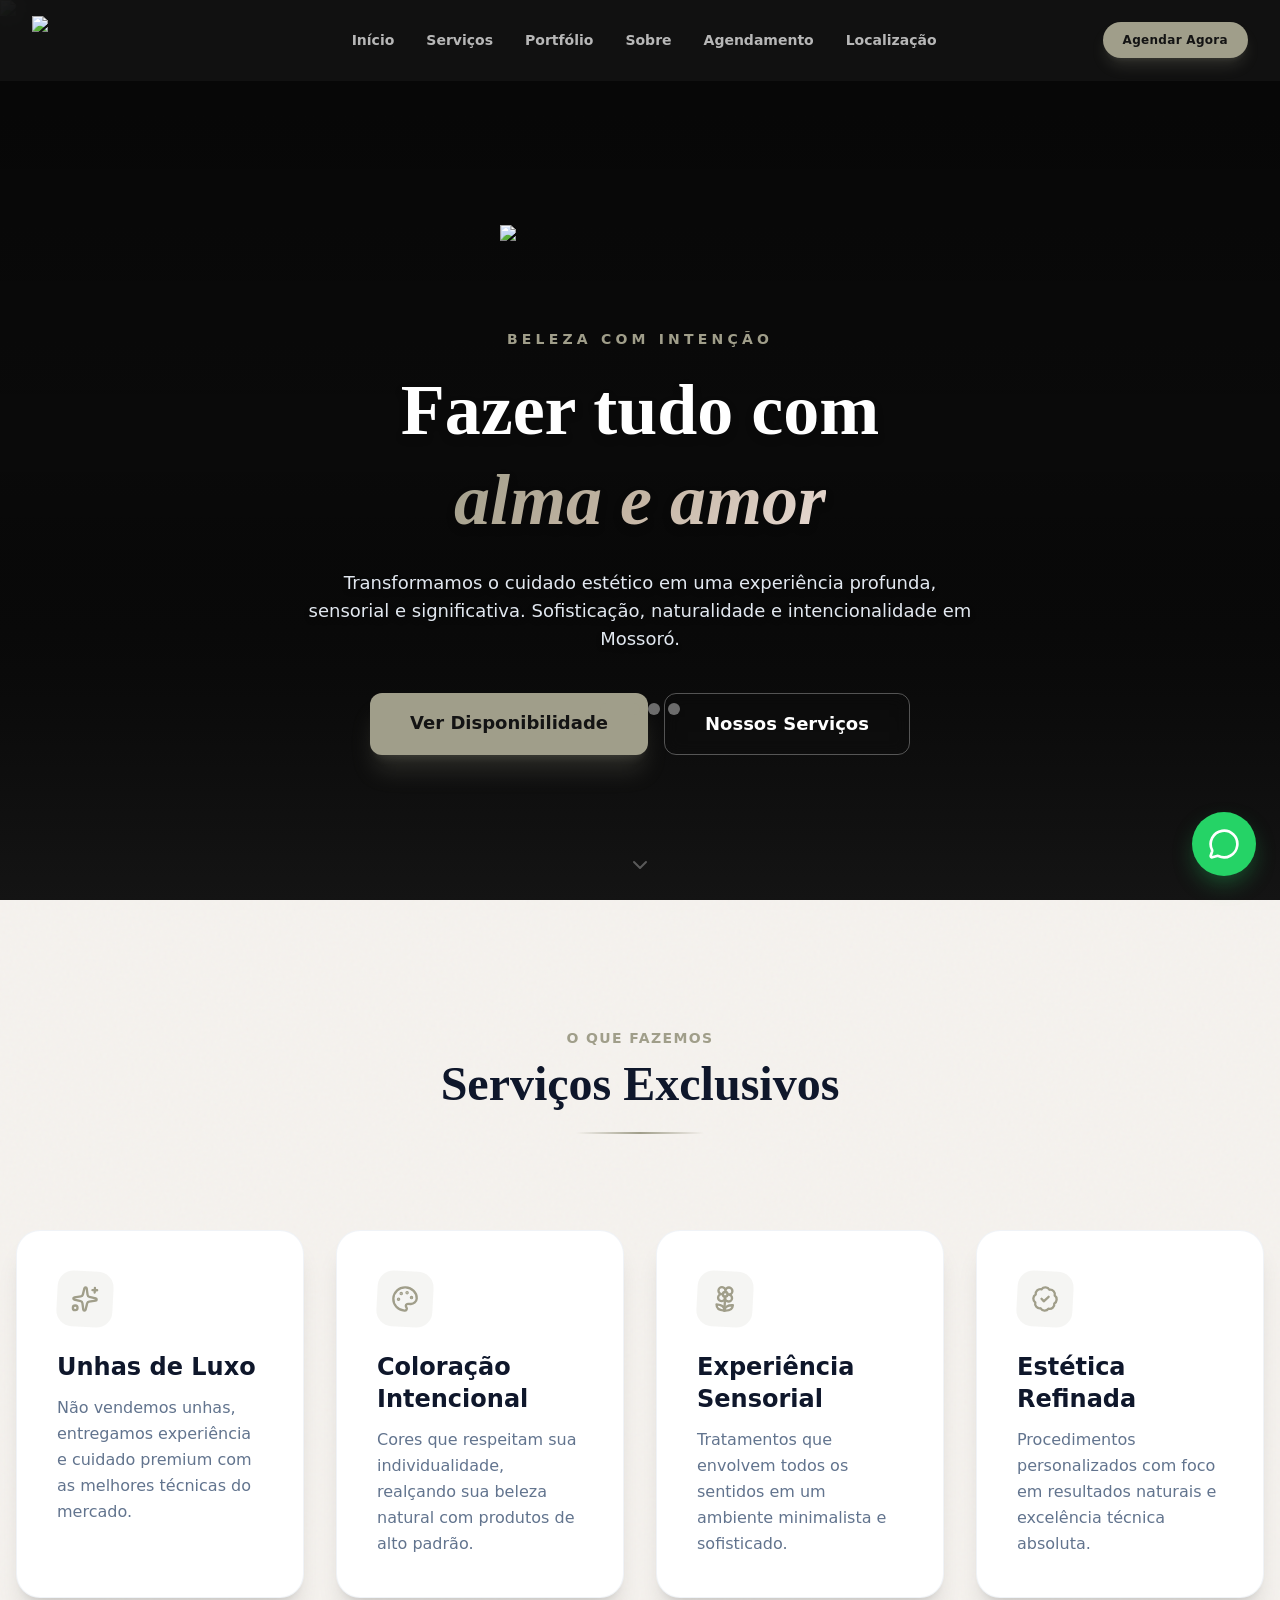
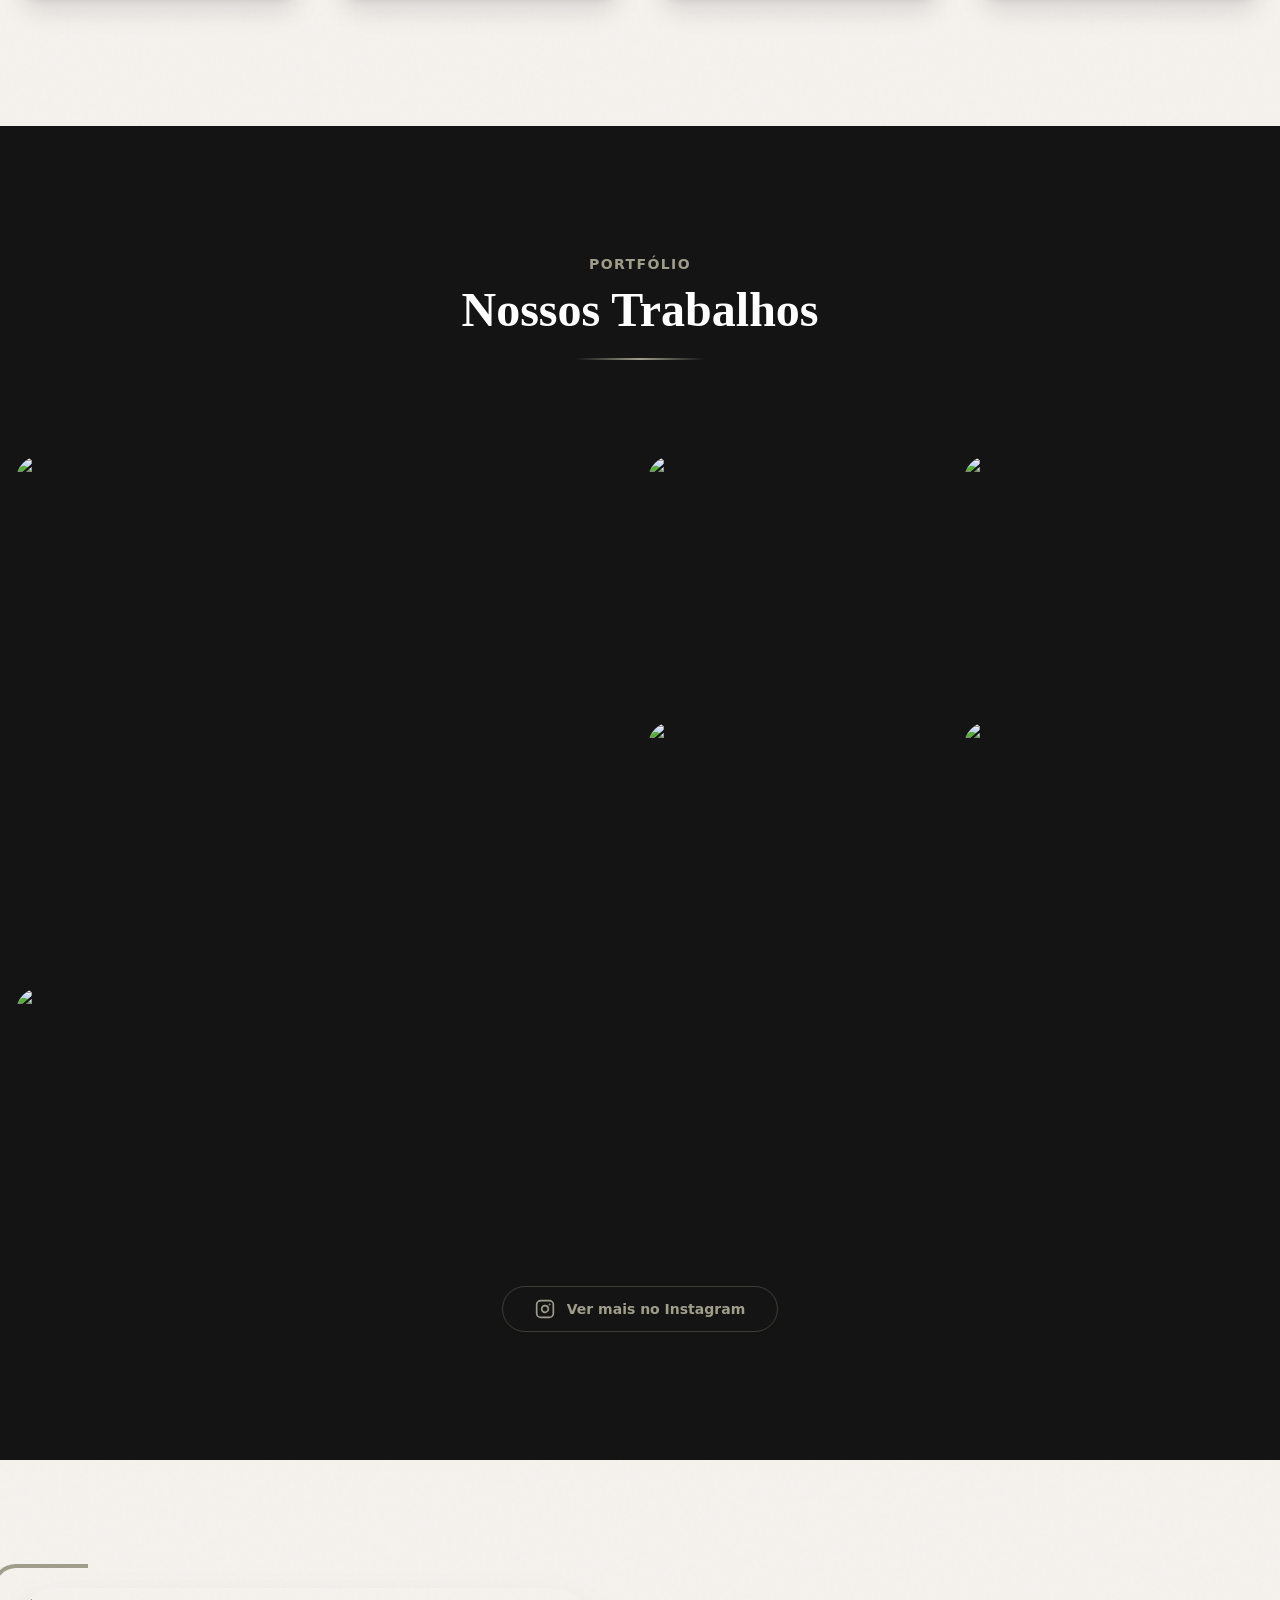
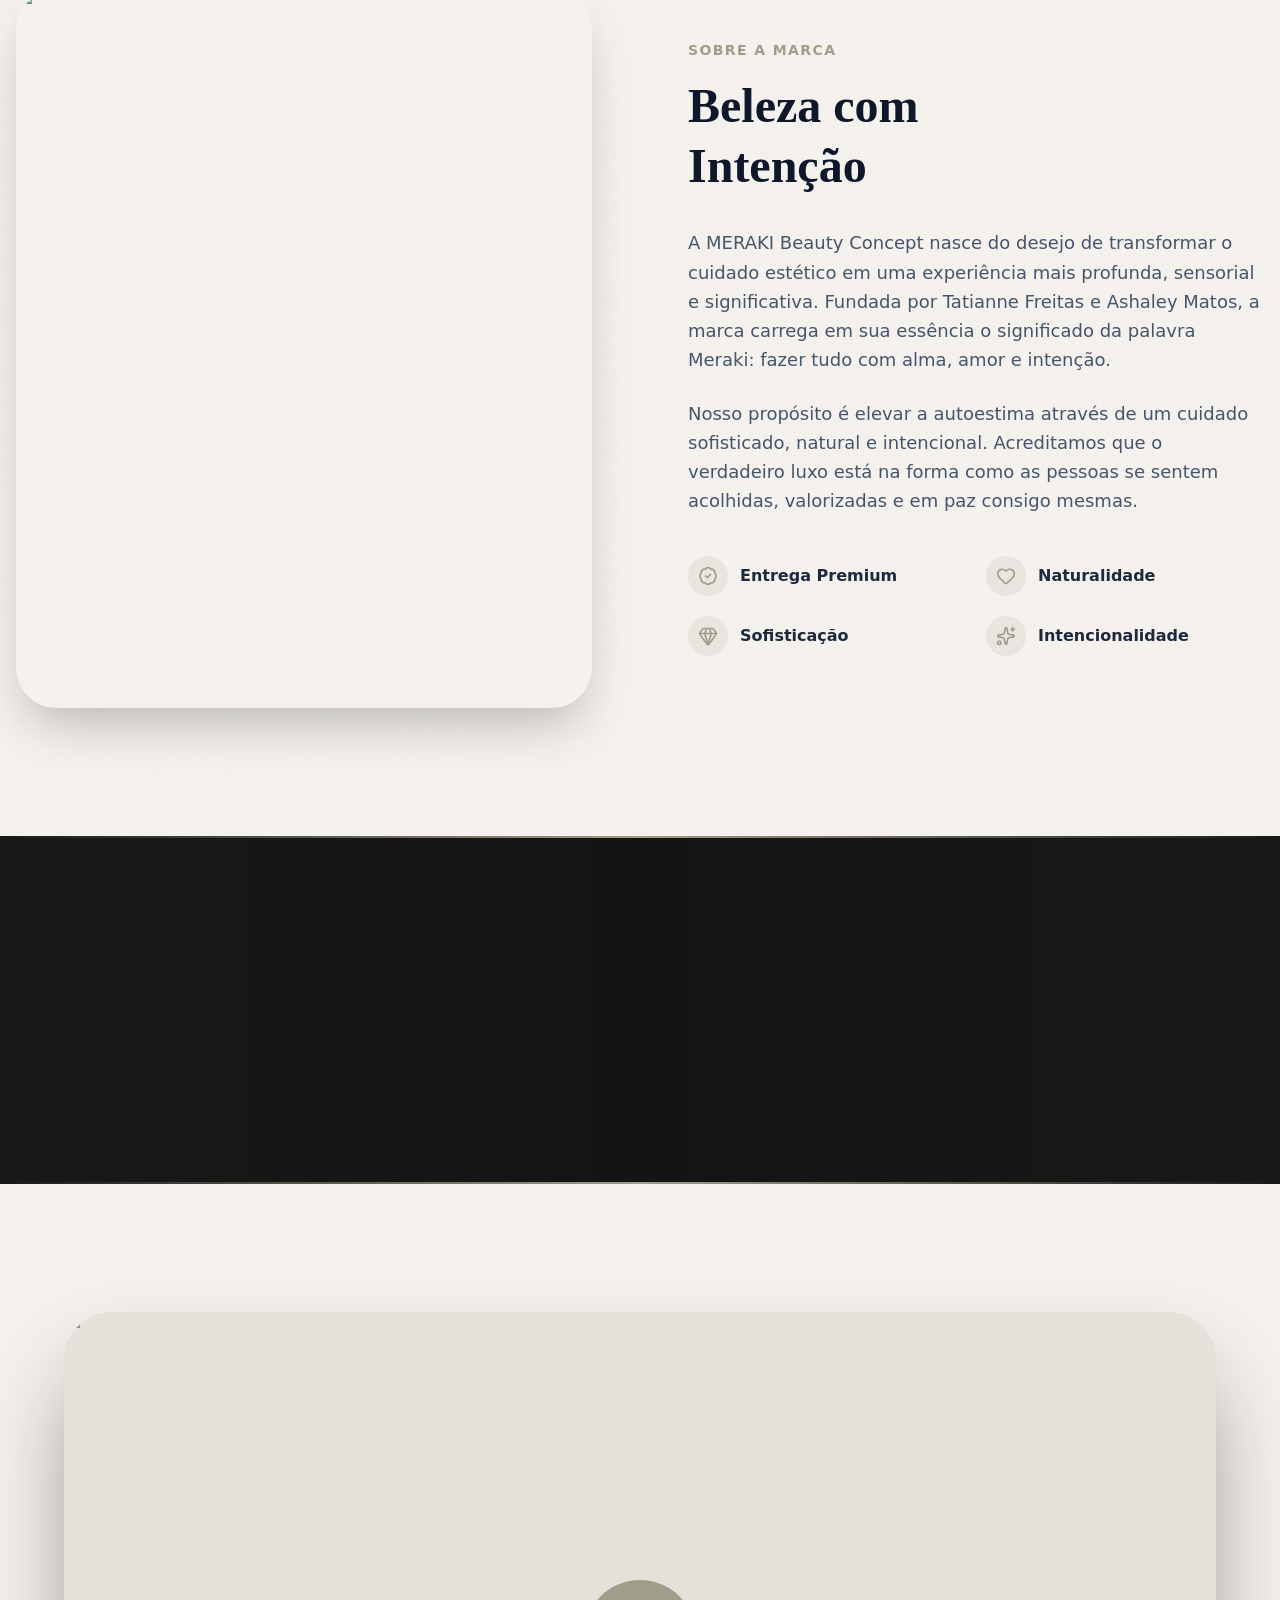
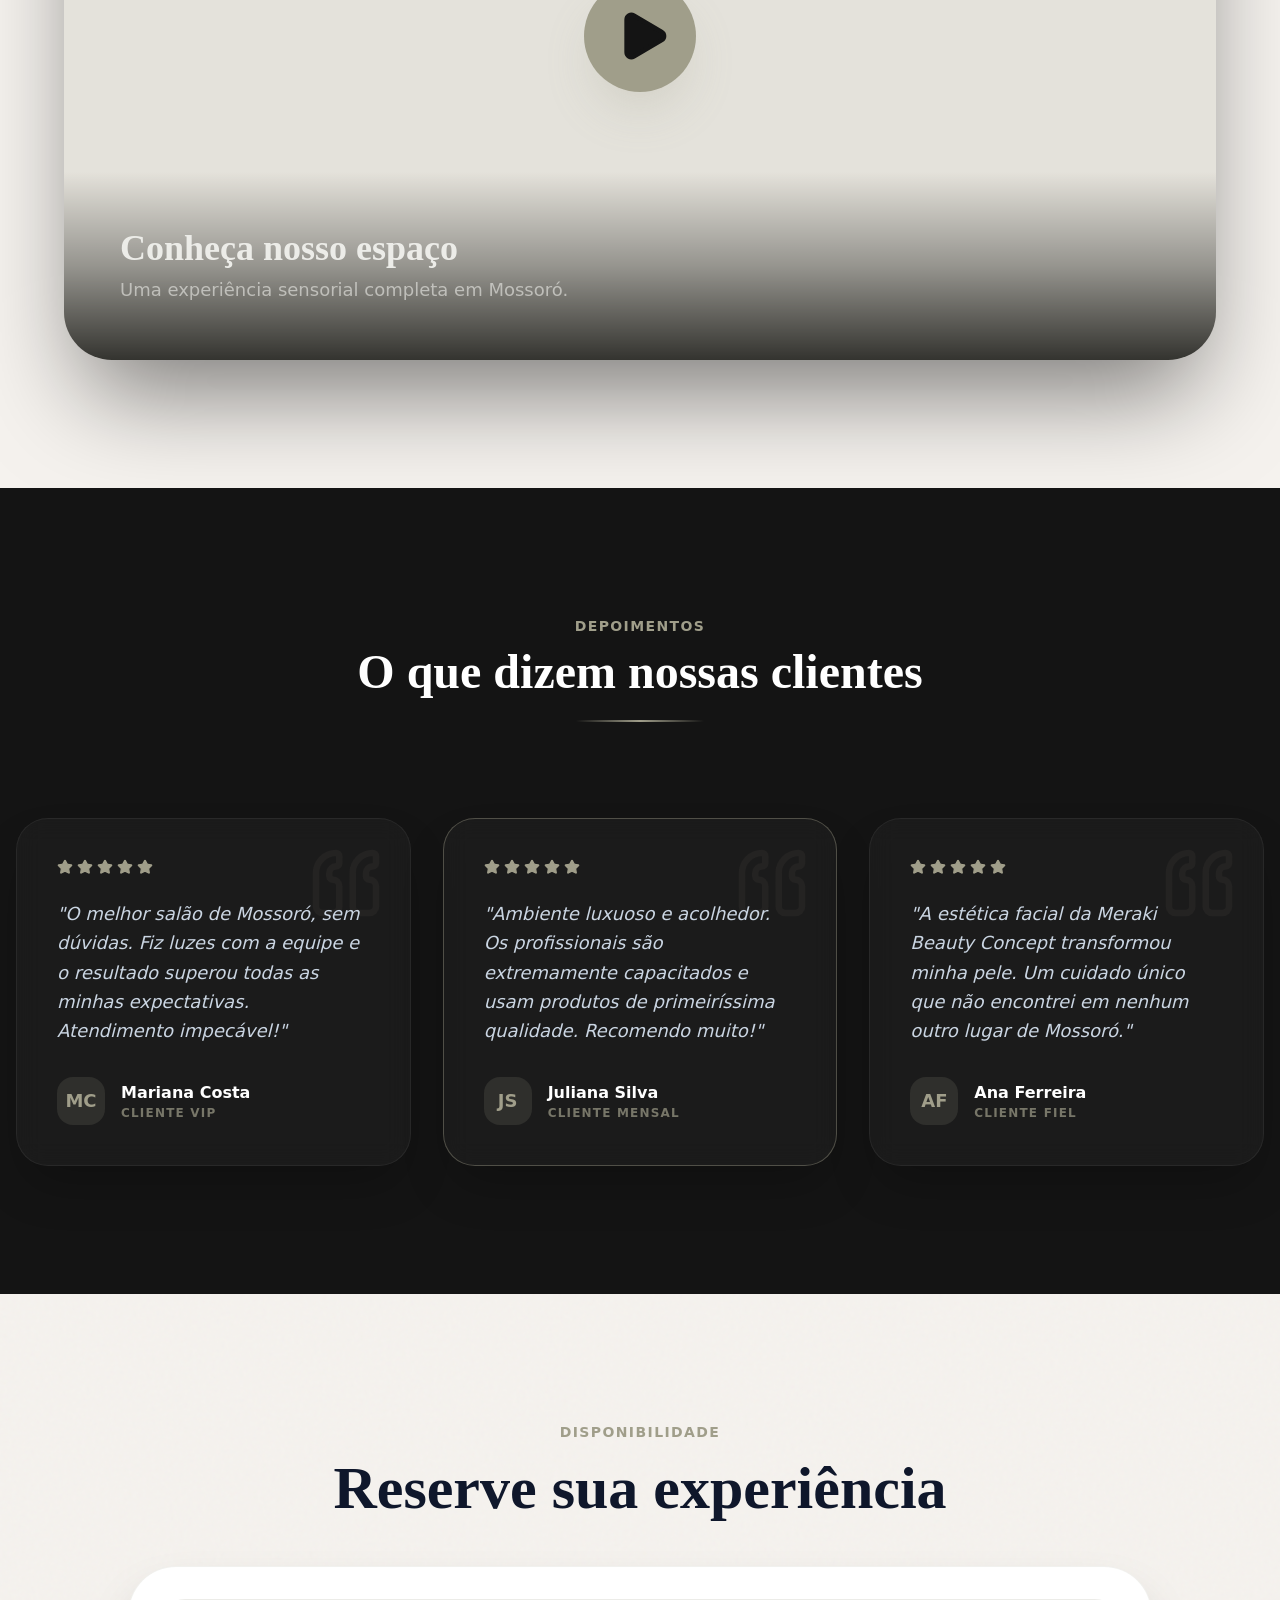
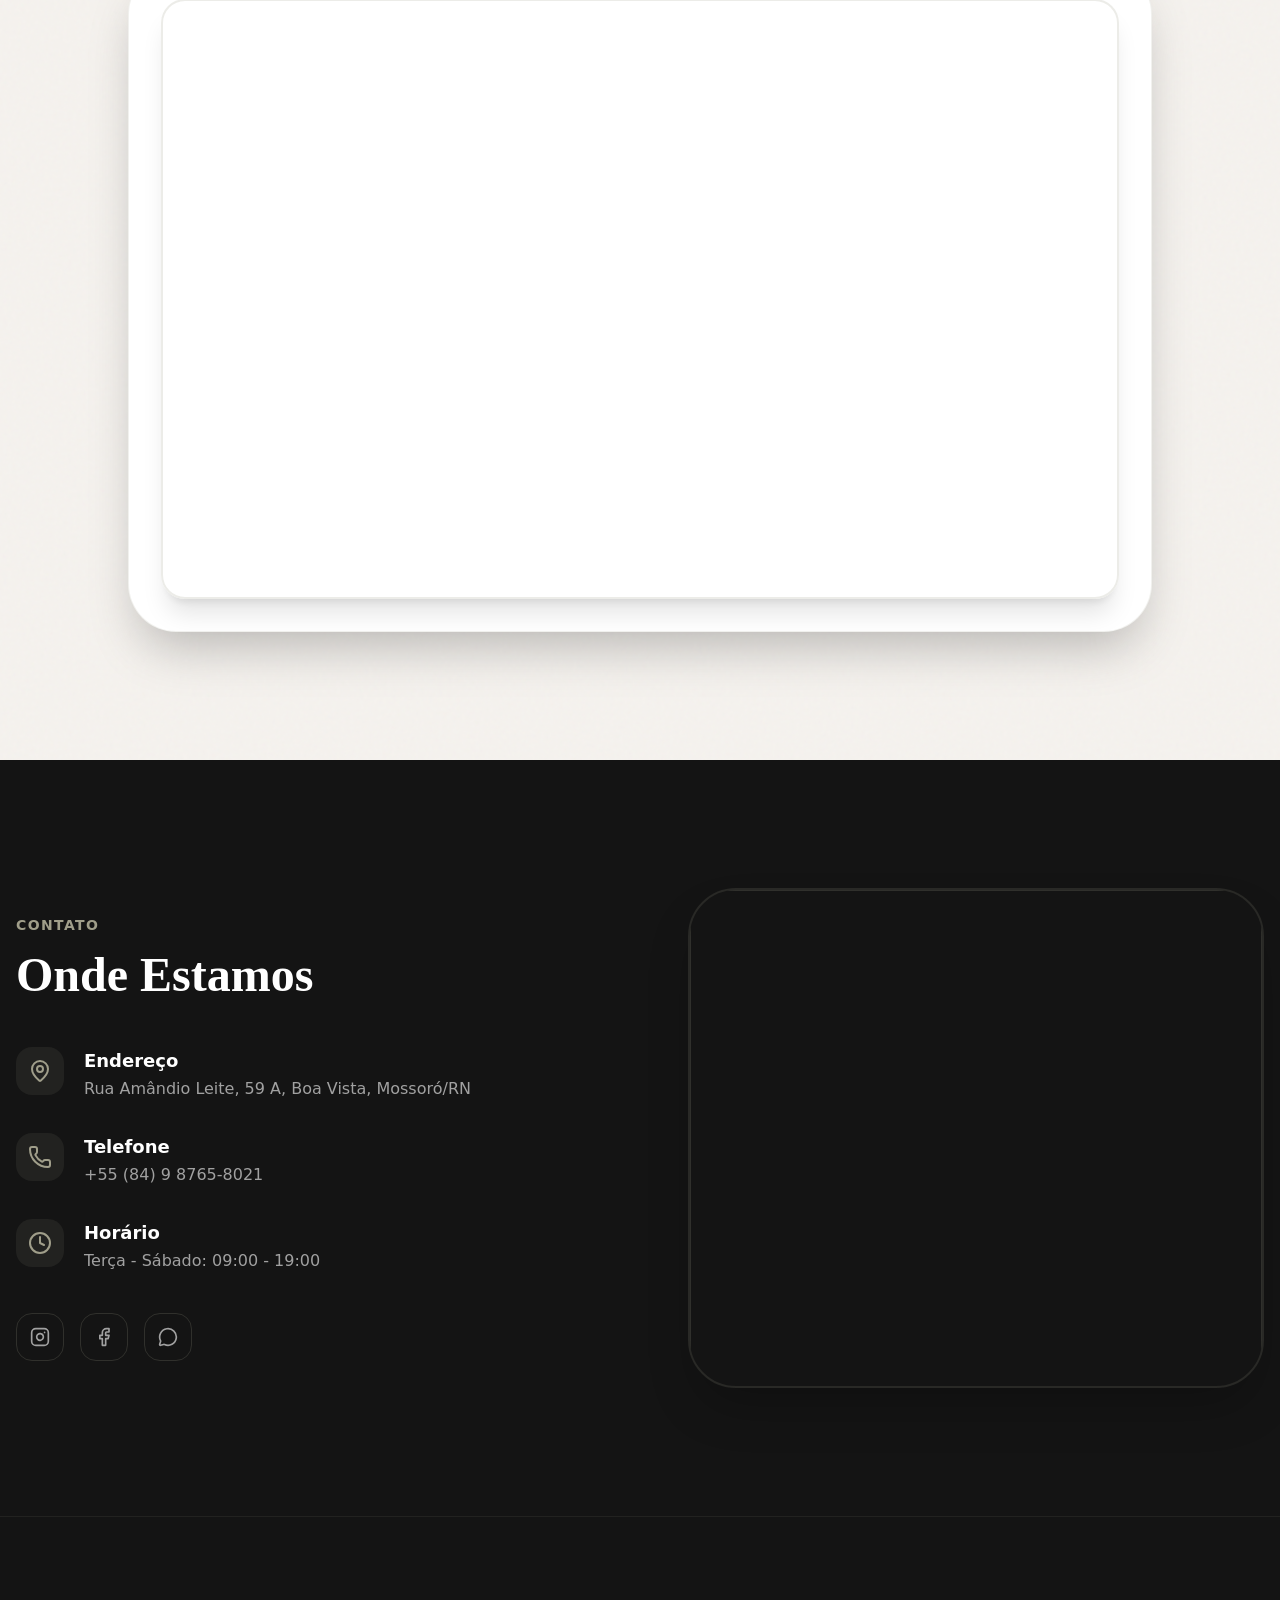
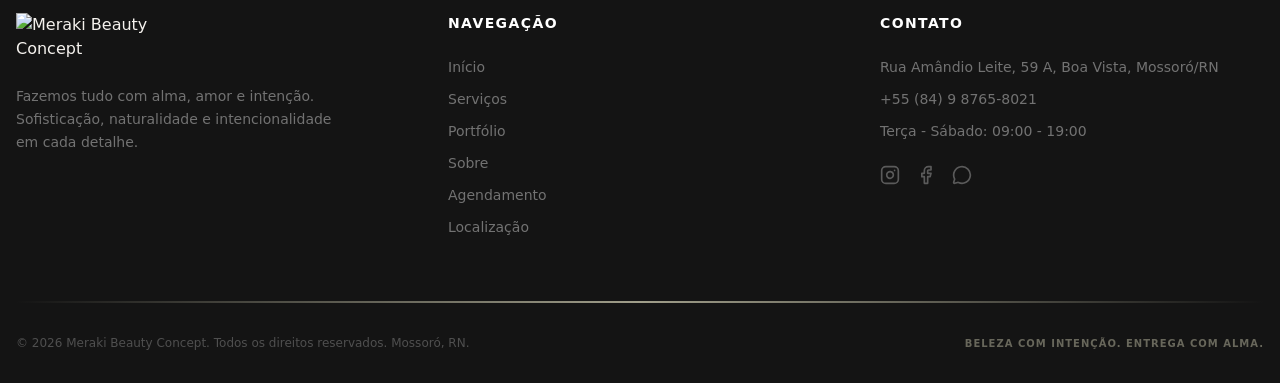
==== index.html @ 4c2e8ecf "no jekyll try" ====
<!DOCTYPE html><!--bVJ_3_T7FKBKwQ_XB8VHk--><html lang="pt-BR" class="dark scroll-smooth"><head><meta charSet="utf-8"/><meta name="viewport" content="width=device-width, initial-scale=1"/><link rel="preload" as="image" href="https://merakibeautyconcept.com.br/assets/logo-white.png"/><link rel="preload" as="image" href="https://images.unsplash.com/photo-1560066984-138dadb4c035?q=80&amp;w=1920&amp;auto=format&amp;fit=crop" referrerPolicy="no-referrer"/><link rel="stylesheet" href="/_next/static/css/ecb8bbc9cac89e2f.css" data-precedence="next"/><link rel="preload" as="script" fetchPriority="low" href="/_next/static/chunks/webpack-e89cffeeaa8c5bd0.js"/><script src="/_next/static/chunks/4bd1b696-21f374d1156f834a.js" async=""></script><script src="/_next/static/chunks/255-d2ac731a4af32857.js" async=""></script><script src="/_next/static/chunks/main-app-a35ea56368145967.js" async=""></script><script src="/_next/static/chunks/app/error-dea49e0301c56ff0.js" async=""></script><script src="/_next/static/chunks/app/not-found-4c83c46f884b4147.js" async=""></script><script src="/_next/static/chunks/914-a645a1ba36e8caa2.js" async=""></script><script src="/_next/static/chunks/app/page-ebdca526535ff834.js" async=""></script><title>Meraki Beauty Concept | Beleza com Intenção</title><meta name="description" content="Elevar a autoestima através de um cuidado sofisticado, natural e intencional. Salão de beleza premium em Mossoró, RN."/><meta name="author" content="Meraki Beauty Concept"/><meta name="keywords" content="salão de beleza,Mossoró,estética,unhas,coloração,beauty concept,Meraki"/><meta property="og:title" content="Meraki Beauty Concept | Beleza com Intenção"/><meta property="og:description" content="Transformamos o cuidado estético em uma experiência profunda, sensorial e significativa. Sofisticação, naturalidade e intencionalidade em Mossoró."/><meta property="og:site_name" content="Meraki Beauty Concept"/><meta property="og:locale" content="pt_BR"/><meta property="og:type" content="website"/><meta name="twitter:card" content="summary_large_image"/><meta name="twitter:title" content="Meraki Beauty Concept | Beleza com Intenção"/><meta name="twitter:description" content="Transformamos o cuidado estético em uma experiência profunda, sensorial e significativa."/><link rel="icon" href="/assets/logo.png"/><link rel="apple-touch-icon" href="/assets/logo.png"/><script type="application/ld+json">{"@context":"https://schema.org","@type":"BeautySalon","name":"Meraki Beauty Concept","description":"Elevar a autoestima através de um cuidado sofisticado, natural e intencional.","address":{"@type":"PostalAddress","streetAddress":"Rua Lopes Trovão","addressLocality":"Mossoró","addressRegion":"RN","postalCode":"59600-000","addressCountry":"BR"},"telephone":"+55-84-98765-8021","openingHours":"Tu-Sa 09:00-19:00","url":"https://merakibeautyconcept.com.br","sameAs":["https://www.instagram.com/meraki.beautyconcept","https://www.facebook.com/merakibeautyconcept"]}</script><script src="/_next/static/chunks/polyfills-42372ed130431b0a.js" noModule=""></script></head><body class="__variable_069ab3 __variable_f24683 font-sans antialiased bg-background-light dark:bg-background-dark text-slate-900 dark:text-slate-100 transition-colors duration-300"><div hidden=""><!--$--><!--/$--></div><div class="min-h-screen selection:bg-primary/30"><header class="fixed top-0 w-full z-50 transition-all duration-500 bg-background-dark/80 backdrop-blur-md border-b border-transparent"><div class="max-w-7xl mx-auto px-4 sm:px-6 lg:px-8"><div class="flex justify-between items-center h-20"><a href="#" class="flex items-center shrink-0"><img alt="Meraki Beauty Concept" width="160" height="50" decoding="async" data-nimg="1" class=" h-10 md:h-12 w-auto" style="color:transparent" src="https://merakibeautyconcept.com.br/assets/logo-white.png"/></a><nav class="hidden lg:flex items-center space-x-8"><a class="text-sm font-bold text-white/70 hover:text-primary transition-colors relative group py-2" href="#">Início<span class="absolute -bottom-0 left-0 w-0 h-0.5 bg-primary transition-all duration-300 group-hover:w-full"></span></a><a class="text-sm font-bold text-white/70 hover:text-primary transition-colors relative group py-2" href="#servicos">Serviços<span class="absolute -bottom-0 left-0 w-0 h-0.5 bg-primary transition-all duration-300 group-hover:w-full"></span></a><a class="text-sm font-bold text-white/70 hover:text-primary transition-colors relative group py-2" href="#portfolio">Portfólio<span class="absolute -bottom-0 left-0 w-0 h-0.5 bg-primary transition-all duration-300 group-hover:w-full"></span></a><a class="text-sm font-bold text-white/70 hover:text-primary transition-colors relative group py-2" href="#sobre">Sobre<span class="absolute -bottom-0 left-0 w-0 h-0.5 bg-primary transition-all duration-300 group-hover:w-full"></span></a><a class="text-sm font-bold text-white/70 hover:text-primary transition-colors relative group py-2" href="#agendamento">Agendamento<span class="absolute -bottom-0 left-0 w-0 h-0.5 bg-primary transition-all duration-300 group-hover:w-full"></span></a><a class="text-sm font-bold text-white/70 hover:text-primary transition-colors relative group py-2" href="#localizacao">Localização<span class="absolute -bottom-0 left-0 w-0 h-0.5 bg-primary transition-all duration-300 group-hover:w-full"></span></a></nav><div class="flex items-center gap-3"><a class="hidden sm:inline-flex bg-primary text-background-dark px-5 py-2.5 rounded-full font-black text-xs tracking-wide shadow-lg shadow-primary/20 hover:bg-warm-beige transition-colors" href="#agendamento" tabindex="0">Agendar Agora</a><button class="lg:hidden relative w-10 h-10 flex items-center justify-center rounded-xl hover:bg-white/10 transition-colors" aria-label="Abrir menu"><span class="hamburger-line absolute w-6 h-0.5 bg-white rounded-full -translate-y-2"></span><span class="hamburger-line absolute w-6 h-0.5 bg-white rounded-full opacity-100"></span><span class="hamburger-line absolute w-6 h-0.5 bg-white rounded-full translate-y-2"></span></button></div></div></div></header><section class="relative h-screen flex items-center justify-center overflow-hidden"><div class="absolute inset-0 z-0"><div class="absolute inset-0 bg-gradient-to-b from-black/70 via-black/50 to-background-dark z-10"></div><div class="absolute inset-0" style="opacity:0;transform:scale(1.1)"><img alt="Hero Background" referrerPolicy="no-referrer" decoding="async" data-nimg="fill" class="object-cover" style="position:absolute;height:100%;width:100%;left:0;top:0;right:0;bottom:0;color:transparent" src="https://images.unsplash.com/photo-1560066984-138dadb4c035?q=80&amp;w=1920&amp;auto=format&amp;fit=crop"/></div></div><div class="relative z-20 text-center px-4 max-w-4xl mt-20"><div class="mb-6" style="opacity:0;transform:scale(0.8)"><img alt="Meraki Beauty Concept" loading="lazy" width="280" height="80" decoding="async" data-nimg="1" class=" mx-auto h-16 md:h-20 w-auto" style="color:transparent" src="https://merakibeautyconcept.com.br/assets/logo-white.png"/></div><span class="text-primary font-bold tracking-[0.3em] uppercase mb-4 block text-xs md:text-sm" style="opacity:0;transform:translateY(20px)">Beleza com Intenção</span><h1 class="text-3xl md:text-5xl lg:text-7xl font-black text-white mb-6 leading-tight drop-shadow-lg font-display" style="opacity:0;transform:translateY(30px)">Fazer tudo com<br/><span class="text-gradient italic">alma e amor</span></h1><p class="text-base md:text-lg text-slate-200 mb-10 max-w-2xl mx-auto drop-shadow-md" style="opacity:0;transform:translateY(30px)">Transformamos o cuidado estético em uma experiência profunda, sensorial e significativa. Sofisticação, naturalidade e intencionalidade em Mossoró.</p><div class="flex flex-col sm:flex-row gap-4 justify-center" style="opacity:0;transform:translateY(30px)"><a class="bg-primary text-background-dark px-8 py-3 md:px-10 md:py-4 rounded-xl font-bold text-base md:text-lg hover:bg-warm-beige transition-all shadow-xl shadow-primary/20" href="#agendamento">Ver Disponibilidade</a><a class="border border-white/30 backdrop-blur-sm text-white px-8 py-3 md:px-10 md:py-4 rounded-xl font-bold text-base md:text-lg hover:bg-white/10 transition-all" href="#servicos">Nossos Serviços</a></div><div class="absolute bottom-10 left-0 right-0 flex justify-center gap-2"><button class="w-3 h-3 rounded-full transition-all duration-500 bg-primary w-10" aria-label="Ir para imagem 1"></button><button class="w-3 h-3 rounded-full transition-all duration-500 bg-white/40 hover:bg-white/70" aria-label="Ir para imagem 2"></button><button class="w-3 h-3 rounded-full transition-all duration-500 bg-white/40 hover:bg-white/70" aria-label="Ir para imagem 3"></button></div></div><div class="absolute bottom-6 left-1/2 -translate-x-1/2 z-20"><svg xmlns="http://www.w3.org/2000/svg" width="24" height="24" viewBox="0 0 24 24" fill="none" stroke="currentColor" stroke-width="2" stroke-linecap="round" stroke-linejoin="round" class="lucide lucide-chevron-down w-6 h-6 text-white/30" aria-hidden="true"><path d="m6 9 6 6 6-6"></path></svg></div></section><section class="py-20 md:py-32 px-4 bg-background-light dark:bg-background-dark overflow-hidden relative grain-overlay" id="servicos"><div class="max-w-7xl mx-auto relative z-10"><div class="text-center mb-16 md:mb-24" style="opacity:0;transform:translateY(30px)"><h2 class="text-primary font-bold tracking-widest uppercase text-xs md:text-sm mb-3">O que fazemos</h2><h3 class="text-4xl md:text-5xl font-black mb-6 text-slate-900 dark:text-white font-display">Serviços Exclusivos</h3><div class="separator-line w-32 mx-auto"></div></div><div class="grid grid-cols-1 md:grid-cols-2 lg:grid-cols-4 gap-6 md:gap-8" style="opacity:0"><div class="bg-white dark:bg-white/[0.03] backdrop-blur-md border border-slate-200/50 dark:border-white/[0.06] shadow-xl hover:shadow-2xl p-8 md:p-10 rounded-3xl group hover:border-primary/40 transition-all duration-500" style="opacity:0;transform:translateY(30px) scale(0.95)"><div class="w-14 h-14 bg-primary/10 rounded-2xl flex items-center justify-center mb-6 group-hover:bg-primary transition-all duration-500 rotate-3 group-hover:rotate-0"><svg xmlns="http://www.w3.org/2000/svg" width="24" height="24" viewBox="0 0 24 24" fill="none" stroke="currentColor" stroke-width="2" stroke-linecap="round" stroke-linejoin="round" class="lucide lucide-sparkles text-primary group-hover:text-background-dark w-7 h-7 transition-colors" aria-hidden="true"><path d="M11.017 2.814a1 1 0 0 1 1.966 0l1.051 5.558a2 2 0 0 0 1.594 1.594l5.558 1.051a1 1 0 0 1 0 1.966l-5.558 1.051a2 2 0 0 0-1.594 1.594l-1.051 5.558a1 1 0 0 1-1.966 0l-1.051-5.558a2 2 0 0 0-1.594-1.594l-5.558-1.051a1 1 0 0 1 0-1.966l5.558-1.051a2 2 0 0 0 1.594-1.594z"></path><path d="M20 2v4"></path><path d="M22 4h-4"></path><circle cx="4" cy="20" r="2"></circle></svg></div><h4 class="text-xl md:text-2xl font-black mb-3 text-slate-900 dark:text-white">Unhas de Luxo</h4><p class="text-slate-500 dark:text-slate-400 text-sm md:text-base leading-relaxed">Não vendemos unhas, entregamos experiência e cuidado premium com as melhores técnicas do mercado.</p></div><div class="bg-white dark:bg-white/[0.03] backdrop-blur-md border border-slate-200/50 dark:border-white/[0.06] shadow-xl hover:shadow-2xl p-8 md:p-10 rounded-3xl group hover:border-primary/40 transition-all duration-500" style="opacity:0;transform:translateY(30px) scale(0.95)"><div class="w-14 h-14 bg-primary/10 rounded-2xl flex items-center justify-center mb-6 group-hover:bg-primary transition-all duration-500 rotate-3 group-hover:rotate-0"><svg xmlns="http://www.w3.org/2000/svg" width="24" height="24" viewBox="0 0 24 24" fill="none" stroke="currentColor" stroke-width="2" stroke-linecap="round" stroke-linejoin="round" class="lucide lucide-palette text-primary group-hover:text-background-dark w-7 h-7 transition-colors" aria-hidden="true"><path d="M12 22a1 1 0 0 1 0-20 10 9 0 0 1 10 9 5 5 0 0 1-5 5h-2.25a1.75 1.75 0 0 0-1.4 2.8l.3.4a1.75 1.75 0 0 1-1.4 2.8z"></path><circle cx="13.5" cy="6.5" r=".5" fill="currentColor"></circle><circle cx="17.5" cy="10.5" r=".5" fill="currentColor"></circle><circle cx="6.5" cy="12.5" r=".5" fill="currentColor"></circle><circle cx="8.5" cy="7.5" r=".5" fill="currentColor"></circle></svg></div><h4 class="text-xl md:text-2xl font-black mb-3 text-slate-900 dark:text-white">Coloração Intencional</h4><p class="text-slate-500 dark:text-slate-400 text-sm md:text-base leading-relaxed">Cores que respeitam sua individualidade, realçando sua beleza natural com produtos de alto padrão.</p></div><div class="bg-white dark:bg-white/[0.03] backdrop-blur-md border border-slate-200/50 dark:border-white/[0.06] shadow-xl hover:shadow-2xl p-8 md:p-10 rounded-3xl group hover:border-primary/40 transition-all duration-500" style="opacity:0;transform:translateY(30px) scale(0.95)"><div class="w-14 h-14 bg-primary/10 rounded-2xl flex items-center justify-center mb-6 group-hover:bg-primary transition-all duration-500 rotate-3 group-hover:rotate-0"><svg xmlns="http://www.w3.org/2000/svg" width="24" height="24" viewBox="0 0 24 24" fill="none" stroke="currentColor" stroke-width="2" stroke-linecap="round" stroke-linejoin="round" class="lucide lucide-flower2 lucide-flower-2 text-primary group-hover:text-background-dark w-7 h-7 transition-colors" aria-hidden="true"><path d="M12 5a3 3 0 1 1 3 3m-3-3a3 3 0 1 0-3 3m3-3v1M9 8a3 3 0 1 0 3 3M9 8h1m5 0a3 3 0 1 1-3 3m3-3h-1m-2 3v-1"></path><circle cx="12" cy="8" r="2"></circle><path d="M12 10v12"></path><path d="M12 22c4.2 0 7-1.667 7-5-4.2 0-7 1.667-7 5Z"></path><path d="M12 22c-4.2 0-7-1.667-7-5 4.2 0 7 1.667 7 5Z"></path></svg></div><h4 class="text-xl md:text-2xl font-black mb-3 text-slate-900 dark:text-white">Experiência Sensorial</h4><p class="text-slate-500 dark:text-slate-400 text-sm md:text-base leading-relaxed">Tratamentos que envolvem todos os sentidos em um ambiente minimalista e sofisticado.</p></div><div class="bg-white dark:bg-white/[0.03] backdrop-blur-md border border-slate-200/50 dark:border-white/[0.06] shadow-xl hover:shadow-2xl p-8 md:p-10 rounded-3xl group hover:border-primary/40 transition-all duration-500" style="opacity:0;transform:translateY(30px) scale(0.95)"><div class="w-14 h-14 bg-primary/10 rounded-2xl flex items-center justify-center mb-6 group-hover:bg-primary transition-all duration-500 rotate-3 group-hover:rotate-0"><svg xmlns="http://www.w3.org/2000/svg" width="24" height="24" viewBox="0 0 24 24" fill="none" stroke="currentColor" stroke-width="2" stroke-linecap="round" stroke-linejoin="round" class="lucide lucide-badge-check text-primary group-hover:text-background-dark w-7 h-7 transition-colors" aria-hidden="true"><path d="M3.85 8.62a4 4 0 0 1 4.78-4.77 4 4 0 0 1 6.74 0 4 4 0 0 1 4.78 4.78 4 4 0 0 1 0 6.74 4 4 0 0 1-4.77 4.78 4 4 0 0 1-6.75 0 4 4 0 0 1-4.78-4.77 4 4 0 0 1 0-6.76Z"></path><path d="m9 12 2 2 4-4"></path></svg></div><h4 class="text-xl md:text-2xl font-black mb-3 text-slate-900 dark:text-white">Estética Refinada</h4><p class="text-slate-500 dark:text-slate-400 text-sm md:text-base leading-relaxed">Procedimentos personalizados com foco em resultados naturais e excelência técnica absoluta.</p></div></div></div></section><section class="py-20 md:py-32 bg-background-dark px-4 overflow-hidden" id="portfolio"><div class="max-w-7xl mx-auto"><div class="text-center mb-16 md:mb-24" style="opacity:0;transform:translateY(30px)"><h2 class="text-primary font-bold tracking-widest uppercase text-xs md:text-sm mb-3">Portfólio</h2><h3 class="text-4xl md:text-5xl font-black mb-6 text-white font-display">Nossos Trabalhos</h3><div class="separator-line w-32 mx-auto"></div></div><div class="grid grid-cols-2 md:grid-cols-4 gap-3 md:gap-4 auto-rows-[200px] md:auto-rows-[250px]" style="opacity:0"><div class="relative rounded-2xl md:rounded-3xl overflow-hidden group cursor-pointer md:col-span-2 md:row-span-2" style="opacity:0;transform:scale(0.9)"><img alt="Nail Art Premium" referrerPolicy="no-referrer" loading="lazy" decoding="async" data-nimg="fill" class="object-cover transition-transform duration-700 group-hover:scale-110" style="position:absolute;height:100%;width:100%;left:0;top:0;right:0;bottom:0;color:transparent" src="https://images.unsplash.com/photo-1604654894610-df63bc536371?q=80&amp;w=800&amp;auto=format&amp;fit=crop"/><div class="absolute inset-0 bg-gradient-to-t from-black/80 via-black/20 to-transparent opacity-0 group-hover:opacity-100 transition-opacity duration-500 flex items-end p-5 md:p-6"><span class="text-white font-bold text-sm md:text-lg">Nail Art Premium</span></div></div><div class="relative rounded-2xl md:rounded-3xl overflow-hidden group cursor-pointer " style="opacity:0;transform:scale(0.9)"><img alt="Coloração" referrerPolicy="no-referrer" loading="lazy" decoding="async" data-nimg="fill" class="object-cover transition-transform duration-700 group-hover:scale-110" style="position:absolute;height:100%;width:100%;left:0;top:0;right:0;bottom:0;color:transparent" src="https://images.unsplash.com/photo-1562322140-8baeececf08b?q=80&amp;w=600&amp;auto=format&amp;fit=crop"/><div class="absolute inset-0 bg-gradient-to-t from-black/80 via-black/20 to-transparent opacity-0 group-hover:opacity-100 transition-opacity duration-500 flex items-end p-5 md:p-6"><span class="text-white font-bold text-sm md:text-lg">Coloração</span></div></div><div class="relative rounded-2xl md:rounded-3xl overflow-hidden group cursor-pointer " style="opacity:0;transform:scale(0.9)"><img alt="Tratamento Capilar" referrerPolicy="no-referrer" loading="lazy" decoding="async" data-nimg="fill" class="object-cover transition-transform duration-700 group-hover:scale-110" style="position:absolute;height:100%;width:100%;left:0;top:0;right:0;bottom:0;color:transparent" src="https://images.unsplash.com/photo-1522337360788-8b13dee7a37e?q=80&amp;w=600&amp;auto=format&amp;fit=crop"/><div class="absolute inset-0 bg-gradient-to-t from-black/80 via-black/20 to-transparent opacity-0 group-hover:opacity-100 transition-opacity duration-500 flex items-end p-5 md:p-6"><span class="text-white font-bold text-sm md:text-lg">Tratamento Capilar</span></div></div><div class="relative rounded-2xl md:rounded-3xl overflow-hidden group cursor-pointer " style="opacity:0;transform:scale(0.9)"><img alt="Estética Facial" referrerPolicy="no-referrer" loading="lazy" decoding="async" data-nimg="fill" class="object-cover transition-transform duration-700 group-hover:scale-110" style="position:absolute;height:100%;width:100%;left:0;top:0;right:0;bottom:0;color:transparent" src="https://images.unsplash.com/photo-1519014816548-bf5fe059798b?q=80&amp;w=600&amp;auto=format&amp;fit=crop"/><div class="absolute inset-0 bg-gradient-to-t from-black/80 via-black/20 to-transparent opacity-0 group-hover:opacity-100 transition-opacity duration-500 flex items-end p-5 md:p-6"><span class="text-white font-bold text-sm md:text-lg">Estética Facial</span></div></div><div class="relative rounded-2xl md:rounded-3xl overflow-hidden group cursor-pointer " style="opacity:0;transform:scale(0.9)"><img alt="Design de Sobrancelhas" referrerPolicy="no-referrer" loading="lazy" decoding="async" data-nimg="fill" class="object-cover transition-transform duration-700 group-hover:scale-110" style="position:absolute;height:100%;width:100%;left:0;top:0;right:0;bottom:0;color:transparent" src="https://images.unsplash.com/photo-1487412947147-5cebf100ffc2?q=80&amp;w=600&amp;auto=format&amp;fit=crop"/><div class="absolute inset-0 bg-gradient-to-t from-black/80 via-black/20 to-transparent opacity-0 group-hover:opacity-100 transition-opacity duration-500 flex items-end p-5 md:p-6"><span class="text-white font-bold text-sm md:text-lg">Design de Sobrancelhas</span></div></div><div class="relative rounded-2xl md:rounded-3xl overflow-hidden group cursor-pointer md:col-span-2" style="opacity:0;transform:scale(0.9)"><img alt="Skincare Premium" referrerPolicy="no-referrer" loading="lazy" decoding="async" data-nimg="fill" class="object-cover transition-transform duration-700 group-hover:scale-110" style="position:absolute;height:100%;width:100%;left:0;top:0;right:0;bottom:0;color:transparent" src="https://images.unsplash.com/photo-1570172619644-dfd03ed5d881?q=80&amp;w=800&amp;auto=format&amp;fit=crop"/><div class="absolute inset-0 bg-gradient-to-t from-black/80 via-black/20 to-transparent opacity-0 group-hover:opacity-100 transition-opacity duration-500 flex items-end p-5 md:p-6"><span class="text-white font-bold text-sm md:text-lg">Skincare Premium</span></div></div></div><div class="text-center mt-12" style="opacity:0;transform:translateY(20px)"><a href="https://www.instagram.com/meraki.beautyconcept" target="_blank" rel="noopener noreferrer" class="inline-flex items-center gap-3 border border-primary/30 text-primary px-8 py-3 rounded-full font-bold text-sm hover:bg-primary hover:text-background-dark transition-all duration-300"><svg xmlns="http://www.w3.org/2000/svg" width="24" height="24" viewBox="0 0 24 24" fill="none" stroke="currentColor" stroke-width="2" stroke-linecap="round" stroke-linejoin="round" class="lucide lucide-instagram w-5 h-5" aria-hidden="true"><rect width="20" height="20" x="2" y="2" rx="5" ry="5"></rect><path d="M16 11.37A4 4 0 1 1 12.63 8 4 4 0 0 1 16 11.37z"></path><line x1="17.5" x2="17.51" y1="6.5" y2="6.5"></line></svg>Ver mais no Instagram</a></div></div></section><section class="py-20 md:py-32 bg-background-light dark:bg-background-dark overflow-hidden relative grain-overlay" id="sobre"><div class="max-w-7xl mx-auto px-4 grid md:grid-cols-2 gap-16 md:gap-24 items-center relative z-10"><div class="relative" style="opacity:0;transform:translateX(-80px)"><div class="absolute -top-6 -left-6 w-24 h-24 border-t-4 border-l-4 border-primary rounded-tl-3xl z-0"></div><div class="relative z-10 w-full aspect-[4/5] rounded-[2.5rem] overflow-hidden shadow-2xl"><img alt="Equipe Meraki Beauty Concept" referrerPolicy="no-referrer" loading="lazy" decoding="async" data-nimg="fill" class="object-cover" style="position:absolute;height:100%;width:100%;left:0;top:0;right:0;bottom:0;color:transparent" src="https://images.unsplash.com/photo-1522337660859-02fbefca4702?q=80&amp;w=800&amp;auto=format&amp;fit=crop"/></div><div class="absolute -bottom-10 -right-6 bg-primary p-8 md:p-10 rounded-3xl z-20 shadow-2xl" style="transform:scale(0)"><p class="text-background-dark font-black text-4xl md:text-5xl">15+</p><p class="text-background-dark/80 font-bold text-xs md:text-sm uppercase tracking-tighter">Anos de Experiência</p></div></div><div style="opacity:0;transform:translateX(80px)"><h2 class="text-primary font-bold tracking-widest uppercase text-xs md:text-sm mb-4">Sobre a Marca</h2><h3 class="text-4xl md:text-5xl font-black mb-8 leading-tight text-slate-900 dark:text-white font-display">Beleza com<br/>Intenção</h3><p class="text-base md:text-lg text-slate-600 dark:text-slate-300 mb-6 leading-relaxed">A MERAKI Beauty Concept nasce do desejo de transformar o cuidado estético em uma experiência mais profunda, sensorial e significativa. Fundada por Tatianne Freitas e Ashaley Matos, a marca carrega em sua essência o significado da palavra Meraki: fazer tudo com alma, amor e intenção.</p><p class="text-base md:text-lg text-slate-600 dark:text-slate-300 mb-10 leading-relaxed">Nosso propósito é elevar a autoestima através de um cuidado sofisticado, natural e intencional. Acreditamos que o verdadeiro luxo está na forma como as pessoas se sentem acolhidas, valorizadas e em paz consigo mesmas.</p><div class="grid grid-cols-1 sm:grid-cols-2 gap-5"><div class="flex items-center gap-3 group"><div class="w-10 h-10 rounded-full bg-primary/15 flex items-center justify-center group-hover:bg-primary transition-all duration-300"><svg xmlns="http://www.w3.org/2000/svg" width="24" height="24" viewBox="0 0 24 24" fill="none" stroke="currentColor" stroke-width="2" stroke-linecap="round" stroke-linejoin="round" class="lucide lucide-badge-check text-primary group-hover:text-background-dark w-5 h-5 transition-colors" aria-hidden="true"><path d="M3.85 8.62a4 4 0 0 1 4.78-4.77 4 4 0 0 1 6.74 0 4 4 0 0 1 4.78 4.78 4 4 0 0 1 0 6.74 4 4 0 0 1-4.77 4.78 4 4 0 0 1-6.75 0 4 4 0 0 1-4.78-4.77 4 4 0 0 1 0-6.76Z"></path><path d="m9 12 2 2 4-4"></path></svg></div><span class="font-bold text-slate-800 dark:text-white">Entrega Premium</span></div><div class="flex items-center gap-3 group"><div class="w-10 h-10 rounded-full bg-primary/15 flex items-center justify-center group-hover:bg-primary transition-all duration-300"><svg xmlns="http://www.w3.org/2000/svg" width="24" height="24" viewBox="0 0 24 24" fill="none" stroke="currentColor" stroke-width="2" stroke-linecap="round" stroke-linejoin="round" class="lucide lucide-heart text-primary group-hover:text-background-dark w-5 h-5 transition-colors" aria-hidden="true"><path d="M2 9.5a5.5 5.5 0 0 1 9.591-3.676.56.56 0 0 0 .818 0A5.49 5.49 0 0 1 22 9.5c0 2.29-1.5 4-3 5.5l-5.492 5.313a2 2 0 0 1-3 .019L5 15c-1.5-1.5-3-3.2-3-5.5"></path></svg></div><span class="font-bold text-slate-800 dark:text-white">Naturalidade</span></div><div class="flex items-center gap-3 group"><div class="w-10 h-10 rounded-full bg-primary/15 flex items-center justify-center group-hover:bg-primary transition-all duration-300"><svg xmlns="http://www.w3.org/2000/svg" width="24" height="24" viewBox="0 0 24 24" fill="none" stroke="currentColor" stroke-width="2" stroke-linecap="round" stroke-linejoin="round" class="lucide lucide-gem text-primary group-hover:text-background-dark w-5 h-5 transition-colors" aria-hidden="true"><path d="M10.5 3 8 9l4 13 4-13-2.5-6"></path><path d="M17 3a2 2 0 0 1 1.6.8l3 4a2 2 0 0 1 .013 2.382l-7.99 10.986a2 2 0 0 1-3.247 0l-7.99-10.986A2 2 0 0 1 2.4 7.8l2.998-3.997A2 2 0 0 1 7 3z"></path><path d="M2 9h20"></path></svg></div><span class="font-bold text-slate-800 dark:text-white">Sofisticação</span></div><div class="flex items-center gap-3 group"><div class="w-10 h-10 rounded-full bg-primary/15 flex items-center justify-center group-hover:bg-primary transition-all duration-300"><svg xmlns="http://www.w3.org/2000/svg" width="24" height="24" viewBox="0 0 24 24" fill="none" stroke="currentColor" stroke-width="2" stroke-linecap="round" stroke-linejoin="round" class="lucide lucide-sparkles text-primary group-hover:text-background-dark w-5 h-5 transition-colors" aria-hidden="true"><path d="M11.017 2.814a1 1 0 0 1 1.966 0l1.051 5.558a2 2 0 0 0 1.594 1.594l5.558 1.051a1 1 0 0 1 0 1.966l-5.558 1.051a2 2 0 0 0-1.594 1.594l-1.051 5.558a1 1 0 0 1-1.966 0l-1.051-5.558a2 2 0 0 0-1.594-1.594l-5.558-1.051a1 1 0 0 1 0-1.966l5.558-1.051a2 2 0 0 0 1.594-1.594z"></path><path d="M20 2v4"></path><path d="M22 4h-4"></path><circle cx="4" cy="20" r="2"></circle></svg></div><span class="font-bold text-slate-800 dark:text-white">Intencionalidade</span></div></div></div></div></section><section class="py-16 md:py-24 bg-background-dark relative overflow-hidden"><div class="absolute inset-0 bg-gradient-to-r from-primary/[0.03] via-transparent to-primary/[0.03]"></div><div class="separator-line w-full absolute top-0"></div><div class="separator-line w-full absolute bottom-0"></div><div class="max-w-5xl mx-auto px-4 grid grid-cols-2 md:grid-cols-4 gap-10 md:gap-8 relative z-10" style="opacity:0;transform:translateY(30px)"><div class="text-center group"><div class="w-16 h-16 mx-auto bg-primary/10 rounded-2xl flex items-center justify-center mb-4 group-hover:bg-primary transition-all duration-500"><svg xmlns="http://www.w3.org/2000/svg" width="24" height="24" viewBox="0 0 24 24" fill="none" stroke="currentColor" stroke-width="2" stroke-linecap="round" stroke-linejoin="round" class="lucide lucide-calendar text-primary group-hover:text-background-dark w-7 h-7 transition-colors" aria-hidden="true"><path d="M8 2v4"></path><path d="M16 2v4"></path><rect width="18" height="18" x="3" y="4" rx="2"></rect><path d="M3 10h18"></path></svg></div><p class="text-4xl md:text-5xl font-black text-white mb-2">0<!-- -->+</p><p class="text-sm text-white/50 font-semibold uppercase tracking-widest">Anos</p></div><div class="text-center group"><div class="w-16 h-16 mx-auto bg-primary/10 rounded-2xl flex items-center justify-center mb-4 group-hover:bg-primary transition-all duration-500"><svg xmlns="http://www.w3.org/2000/svg" width="24" height="24" viewBox="0 0 24 24" fill="none" stroke="currentColor" stroke-width="2" stroke-linecap="round" stroke-linejoin="round" class="lucide lucide-users text-primary group-hover:text-background-dark w-7 h-7 transition-colors" aria-hidden="true"><path d="M16 21v-2a4 4 0 0 0-4-4H6a4 4 0 0 0-4 4v2"></path><path d="M16 3.128a4 4 0 0 1 0 7.744"></path><path d="M22 21v-2a4 4 0 0 0-3-3.87"></path><circle cx="9" cy="7" r="4"></circle></svg></div><p class="text-4xl md:text-5xl font-black text-white mb-2">0<!-- -->+</p><p class="text-sm text-white/50 font-semibold uppercase tracking-widest">Clientes</p></div><div class="text-center group"><div class="w-16 h-16 mx-auto bg-primary/10 rounded-2xl flex items-center justify-center mb-4 group-hover:bg-primary transition-all duration-500"><svg xmlns="http://www.w3.org/2000/svg" width="24" height="24" viewBox="0 0 24 24" fill="none" stroke="currentColor" stroke-width="2" stroke-linecap="round" stroke-linejoin="round" class="lucide lucide-award text-primary group-hover:text-background-dark w-7 h-7 transition-colors" aria-hidden="true"><path d="m15.477 12.89 1.515 8.526a.5.5 0 0 1-.81.47l-3.58-2.687a1 1 0 0 0-1.197 0l-3.586 2.686a.5.5 0 0 1-.81-.469l1.514-8.526"></path><circle cx="12" cy="8" r="6"></circle></svg></div><p class="text-4xl md:text-5xl font-black text-white mb-2">0<!-- -->+</p><p class="text-sm text-white/50 font-semibold uppercase tracking-widest">Procedimentos</p></div><div class="text-center group"><div class="w-16 h-16 mx-auto bg-primary/10 rounded-2xl flex items-center justify-center mb-4 group-hover:bg-primary transition-all duration-500"><svg xmlns="http://www.w3.org/2000/svg" width="24" height="24" viewBox="0 0 24 24" fill="none" stroke="currentColor" stroke-width="2" stroke-linecap="round" stroke-linejoin="round" class="lucide lucide-star text-primary group-hover:text-background-dark w-7 h-7 transition-colors" aria-hidden="true"><path d="M11.525 2.295a.53.53 0 0 1 .95 0l2.31 4.679a2.123 2.123 0 0 0 1.595 1.16l5.166.756a.53.53 0 0 1 .294.904l-3.736 3.638a2.123 2.123 0 0 0-.611 1.878l.882 5.14a.53.53 0 0 1-.771.56l-4.618-2.428a2.122 2.122 0 0 0-1.973 0L6.396 21.01a.53.53 0 0 1-.77-.56l.881-5.139a2.122 2.122 0 0 0-.611-1.879L2.16 9.795a.53.53 0 0 1 .294-.906l5.165-.755a2.122 2.122 0 0 0 1.597-1.16z"></path></svg></div><p class="text-4xl md:text-5xl font-black text-white mb-2">0<!-- -->%</p><p class="text-sm text-white/50 font-semibold uppercase tracking-widest">Satisfação</p></div></div></section><section class="py-20 md:py-32 bg-background-light dark:bg-background-dark px-4 overflow-hidden"><div class="max-w-6xl mx-auto"><div class="relative aspect-video rounded-[2rem] md:rounded-[3rem] overflow-hidden shadow-[0_50px_100px_-20px_rgba(0,0,0,0.5)] group cursor-pointer" style="opacity:0;transform:scale(0.9)"><div class="absolute inset-0 bg-primary/20 group-hover:bg-transparent transition-all duration-700 flex items-center justify-center z-20"><div class="w-20 h-20 md:w-28 md:h-28 bg-primary rounded-full flex items-center justify-center text-background-dark shadow-2xl shadow-primary/30"><svg xmlns="http://www.w3.org/2000/svg" width="24" height="24" viewBox="0 0 24 24" fill="none" stroke="currentColor" stroke-width="2" stroke-linecap="round" stroke-linejoin="round" class="lucide lucide-play w-10 h-10 md:w-14 md:h-14 ml-1.5 fill-current" aria-hidden="true"><path d="M5 5a2 2 0 0 1 3.008-1.728l11.997 6.998a2 2 0 0 1 .003 3.458l-12 7A2 2 0 0 1 5 19z"></path></svg></div></div><img alt="Conheça o espaço Meraki" referrerPolicy="no-referrer" loading="lazy" decoding="async" data-nimg="fill" class="object-cover z-0 transition-transform duration-1000 group-hover:scale-110" style="position:absolute;height:100%;width:100%;left:0;top:0;right:0;bottom:0;color:transparent" src="https://images.unsplash.com/photo-1600948836101-f9ffda59d250?q=80&amp;w=1920&amp;auto=format&amp;fit=crop"/><div class="absolute bottom-0 left-0 right-0 p-8 md:p-14 bg-gradient-to-t from-black/90 via-black/40 to-transparent z-10"><h4 class="text-white text-2xl md:text-4xl font-black mb-2 font-display">Conheça nosso espaço</h4><p class="text-white/60 text-base md:text-lg">Uma experiência sensorial completa em Mossoró.</p></div></div></div></section><section class="py-20 md:py-32 bg-background-dark px-4 overflow-hidden"><div class="max-w-7xl mx-auto"><div class="text-center mb-16 md:mb-24" style="opacity:0;transform:translateY(30px)"><h2 class="text-primary font-bold tracking-widest uppercase text-xs md:text-sm mb-3">Depoimentos</h2><h3 class="text-4xl md:text-5xl font-black mb-6 text-white font-display">O que dizem nossas clientes</h3><div class="separator-line w-32 mx-auto"></div></div><div class="grid md:grid-cols-3 gap-6 md:gap-8"><div class="bg-white/[0.03] backdrop-blur-md border border-white/[0.06] shadow-2xl p-8 md:p-10 rounded-[2rem] relative group hover:border-primary/30 transition-all duration-500" style="opacity:0;transform:translateY(50px)"><svg xmlns="http://www.w3.org/2000/svg" width="24" height="24" viewBox="0 0 24 24" fill="none" stroke="currentColor" stroke-width="2" stroke-linecap="round" stroke-linejoin="round" class="lucide lucide-quote text-primary/[0.06] w-20 h-20 absolute top-6 right-6 rotate-180 group-hover:text-primary/[0.12] transition-colors" aria-hidden="true"><path d="M16 3a2 2 0 0 0-2 2v6a2 2 0 0 0 2 2 1 1 0 0 1 1 1v1a2 2 0 0 1-2 2 1 1 0 0 0-1 1v2a1 1 0 0 0 1 1 6 6 0 0 0 6-6V5a2 2 0 0 0-2-2z"></path><path d="M5 3a2 2 0 0 0-2 2v6a2 2 0 0 0 2 2 1 1 0 0 1 1 1v1a2 2 0 0 1-2 2 1 1 0 0 0-1 1v2a1 1 0 0 0 1 1 6 6 0 0 0 6-6V5a2 2 0 0 0-2-2z"></path></svg><div class="flex gap-1 mb-6"><svg xmlns="http://www.w3.org/2000/svg" width="24" height="24" viewBox="0 0 24 24" fill="none" stroke="currentColor" stroke-width="2" stroke-linecap="round" stroke-linejoin="round" class="lucide lucide-star text-primary w-4 h-4 fill-current" aria-hidden="true"><path d="M11.525 2.295a.53.53 0 0 1 .95 0l2.31 4.679a2.123 2.123 0 0 0 1.595 1.16l5.166.756a.53.53 0 0 1 .294.904l-3.736 3.638a2.123 2.123 0 0 0-.611 1.878l.882 5.14a.53.53 0 0 1-.771.56l-4.618-2.428a2.122 2.122 0 0 0-1.973 0L6.396 21.01a.53.53 0 0 1-.77-.56l.881-5.139a2.122 2.122 0 0 0-.611-1.879L2.16 9.795a.53.53 0 0 1 .294-.906l5.165-.755a2.122 2.122 0 0 0 1.597-1.16z"></path></svg><svg xmlns="http://www.w3.org/2000/svg" width="24" height="24" viewBox="0 0 24 24" fill="none" stroke="currentColor" stroke-width="2" stroke-linecap="round" stroke-linejoin="round" class="lucide lucide-star text-primary w-4 h-4 fill-current" aria-hidden="true"><path d="M11.525 2.295a.53.53 0 0 1 .95 0l2.31 4.679a2.123 2.123 0 0 0 1.595 1.16l5.166.756a.53.53 0 0 1 .294.904l-3.736 3.638a2.123 2.123 0 0 0-.611 1.878l.882 5.14a.53.53 0 0 1-.771.56l-4.618-2.428a2.122 2.122 0 0 0-1.973 0L6.396 21.01a.53.53 0 0 1-.77-.56l.881-5.139a2.122 2.122 0 0 0-.611-1.879L2.16 9.795a.53.53 0 0 1 .294-.906l5.165-.755a2.122 2.122 0 0 0 1.597-1.16z"></path></svg><svg xmlns="http://www.w3.org/2000/svg" width="24" height="24" viewBox="0 0 24 24" fill="none" stroke="currentColor" stroke-width="2" stroke-linecap="round" stroke-linejoin="round" class="lucide lucide-star text-primary w-4 h-4 fill-current" aria-hidden="true"><path d="M11.525 2.295a.53.53 0 0 1 .95 0l2.31 4.679a2.123 2.123 0 0 0 1.595 1.16l5.166.756a.53.53 0 0 1 .294.904l-3.736 3.638a2.123 2.123 0 0 0-.611 1.878l.882 5.14a.53.53 0 0 1-.771.56l-4.618-2.428a2.122 2.122 0 0 0-1.973 0L6.396 21.01a.53.53 0 0 1-.77-.56l.881-5.139a2.122 2.122 0 0 0-.611-1.879L2.16 9.795a.53.53 0 0 1 .294-.906l5.165-.755a2.122 2.122 0 0 0 1.597-1.16z"></path></svg><svg xmlns="http://www.w3.org/2000/svg" width="24" height="24" viewBox="0 0 24 24" fill="none" stroke="currentColor" stroke-width="2" stroke-linecap="round" stroke-linejoin="round" class="lucide lucide-star text-primary w-4 h-4 fill-current" aria-hidden="true"><path d="M11.525 2.295a.53.53 0 0 1 .95 0l2.31 4.679a2.123 2.123 0 0 0 1.595 1.16l5.166.756a.53.53 0 0 1 .294.904l-3.736 3.638a2.123 2.123 0 0 0-.611 1.878l.882 5.14a.53.53 0 0 1-.771.56l-4.618-2.428a2.122 2.122 0 0 0-1.973 0L6.396 21.01a.53.53 0 0 1-.77-.56l.881-5.139a2.122 2.122 0 0 0-.611-1.879L2.16 9.795a.53.53 0 0 1 .294-.906l5.165-.755a2.122 2.122 0 0 0 1.597-1.16z"></path></svg><svg xmlns="http://www.w3.org/2000/svg" width="24" height="24" viewBox="0 0 24 24" fill="none" stroke="currentColor" stroke-width="2" stroke-linecap="round" stroke-linejoin="round" class="lucide lucide-star text-primary w-4 h-4 fill-current" aria-hidden="true"><path d="M11.525 2.295a.53.53 0 0 1 .95 0l2.31 4.679a2.123 2.123 0 0 0 1.595 1.16l5.166.756a.53.53 0 0 1 .294.904l-3.736 3.638a2.123 2.123 0 0 0-.611 1.878l.882 5.14a.53.53 0 0 1-.771.56l-4.618-2.428a2.122 2.122 0 0 0-1.973 0L6.396 21.01a.53.53 0 0 1-.77-.56l.881-5.139a2.122 2.122 0 0 0-.611-1.879L2.16 9.795a.53.53 0 0 1 .294-.906l5.165-.755a2.122 2.122 0 0 0 1.597-1.16z"></path></svg></div><p class="text-slate-300 italic mb-8 leading-relaxed relative z-10 text-base md:text-lg">&quot;<!-- -->O melhor salão de Mossoró, sem dúvidas. Fiz luzes com a equipe e o resultado superou todas as minhas expectativas. Atendimento impecável!<!-- -->&quot;</p><div class="flex items-center gap-4"><div class="w-12 h-12 rounded-2xl bg-primary/15 flex items-center justify-center"><span class="font-black text-primary text-lg">MC</span></div><div><p class="font-black text-white text-base">Mariana Costa</p><p class="text-xs font-bold text-primary/70 uppercase tracking-widest">Cliente VIP</p></div></div></div><div class="bg-white/[0.03] backdrop-blur-md border border-primary/40 shadow-2xl p-8 md:p-10 rounded-[2rem] relative group hover:border-primary/30 transition-all duration-500" style="opacity:0;transform:translateY(50px)"><svg xmlns="http://www.w3.org/2000/svg" width="24" height="24" viewBox="0 0 24 24" fill="none" stroke="currentColor" stroke-width="2" stroke-linecap="round" stroke-linejoin="round" class="lucide lucide-quote text-primary/[0.06] w-20 h-20 absolute top-6 right-6 rotate-180 group-hover:text-primary/[0.12] transition-colors" aria-hidden="true"><path d="M16 3a2 2 0 0 0-2 2v6a2 2 0 0 0 2 2 1 1 0 0 1 1 1v1a2 2 0 0 1-2 2 1 1 0 0 0-1 1v2a1 1 0 0 0 1 1 6 6 0 0 0 6-6V5a2 2 0 0 0-2-2z"></path><path d="M5 3a2 2 0 0 0-2 2v6a2 2 0 0 0 2 2 1 1 0 0 1 1 1v1a2 2 0 0 1-2 2 1 1 0 0 0-1 1v2a1 1 0 0 0 1 1 6 6 0 0 0 6-6V5a2 2 0 0 0-2-2z"></path></svg><div class="flex gap-1 mb-6"><svg xmlns="http://www.w3.org/2000/svg" width="24" height="24" viewBox="0 0 24 24" fill="none" stroke="currentColor" stroke-width="2" stroke-linecap="round" stroke-linejoin="round" class="lucide lucide-star text-primary w-4 h-4 fill-current" aria-hidden="true"><path d="M11.525 2.295a.53.53 0 0 1 .95 0l2.31 4.679a2.123 2.123 0 0 0 1.595 1.16l5.166.756a.53.53 0 0 1 .294.904l-3.736 3.638a2.123 2.123 0 0 0-.611 1.878l.882 5.14a.53.53 0 0 1-.771.56l-4.618-2.428a2.122 2.122 0 0 0-1.973 0L6.396 21.01a.53.53 0 0 1-.77-.56l.881-5.139a2.122 2.122 0 0 0-.611-1.879L2.16 9.795a.53.53 0 0 1 .294-.906l5.165-.755a2.122 2.122 0 0 0 1.597-1.16z"></path></svg><svg xmlns="http://www.w3.org/2000/svg" width="24" height="24" viewBox="0 0 24 24" fill="none" stroke="currentColor" stroke-width="2" stroke-linecap="round" stroke-linejoin="round" class="lucide lucide-star text-primary w-4 h-4 fill-current" aria-hidden="true"><path d="M11.525 2.295a.53.53 0 0 1 .95 0l2.31 4.679a2.123 2.123 0 0 0 1.595 1.16l5.166.756a.53.53 0 0 1 .294.904l-3.736 3.638a2.123 2.123 0 0 0-.611 1.878l.882 5.14a.53.53 0 0 1-.771.56l-4.618-2.428a2.122 2.122 0 0 0-1.973 0L6.396 21.01a.53.53 0 0 1-.77-.56l.881-5.139a2.122 2.122 0 0 0-.611-1.879L2.16 9.795a.53.53 0 0 1 .294-.906l5.165-.755a2.122 2.122 0 0 0 1.597-1.16z"></path></svg><svg xmlns="http://www.w3.org/2000/svg" width="24" height="24" viewBox="0 0 24 24" fill="none" stroke="currentColor" stroke-width="2" stroke-linecap="round" stroke-linejoin="round" class="lucide lucide-star text-primary w-4 h-4 fill-current" aria-hidden="true"><path d="M11.525 2.295a.53.53 0 0 1 .95 0l2.31 4.679a2.123 2.123 0 0 0 1.595 1.16l5.166.756a.53.53 0 0 1 .294.904l-3.736 3.638a2.123 2.123 0 0 0-.611 1.878l.882 5.14a.53.53 0 0 1-.771.56l-4.618-2.428a2.122 2.122 0 0 0-1.973 0L6.396 21.01a.53.53 0 0 1-.77-.56l.881-5.139a2.122 2.122 0 0 0-.611-1.879L2.16 9.795a.53.53 0 0 1 .294-.906l5.165-.755a2.122 2.122 0 0 0 1.597-1.16z"></path></svg><svg xmlns="http://www.w3.org/2000/svg" width="24" height="24" viewBox="0 0 24 24" fill="none" stroke="currentColor" stroke-width="2" stroke-linecap="round" stroke-linejoin="round" class="lucide lucide-star text-primary w-4 h-4 fill-current" aria-hidden="true"><path d="M11.525 2.295a.53.53 0 0 1 .95 0l2.31 4.679a2.123 2.123 0 0 0 1.595 1.16l5.166.756a.53.53 0 0 1 .294.904l-3.736 3.638a2.123 2.123 0 0 0-.611 1.878l.882 5.14a.53.53 0 0 1-.771.56l-4.618-2.428a2.122 2.122 0 0 0-1.973 0L6.396 21.01a.53.53 0 0 1-.77-.56l.881-5.139a2.122 2.122 0 0 0-.611-1.879L2.16 9.795a.53.53 0 0 1 .294-.906l5.165-.755a2.122 2.122 0 0 0 1.597-1.16z"></path></svg><svg xmlns="http://www.w3.org/2000/svg" width="24" height="24" viewBox="0 0 24 24" fill="none" stroke="currentColor" stroke-width="2" stroke-linecap="round" stroke-linejoin="round" class="lucide lucide-star text-primary w-4 h-4 fill-current" aria-hidden="true"><path d="M11.525 2.295a.53.53 0 0 1 .95 0l2.31 4.679a2.123 2.123 0 0 0 1.595 1.16l5.166.756a.53.53 0 0 1 .294.904l-3.736 3.638a2.123 2.123 0 0 0-.611 1.878l.882 5.14a.53.53 0 0 1-.771.56l-4.618-2.428a2.122 2.122 0 0 0-1.973 0L6.396 21.01a.53.53 0 0 1-.77-.56l.881-5.139a2.122 2.122 0 0 0-.611-1.879L2.16 9.795a.53.53 0 0 1 .294-.906l5.165-.755a2.122 2.122 0 0 0 1.597-1.16z"></path></svg></div><p class="text-slate-300 italic mb-8 leading-relaxed relative z-10 text-base md:text-lg">&quot;<!-- -->Ambiente luxuoso e acolhedor. Os profissionais são extremamente capacitados e usam produtos de primeiríssima qualidade. Recomendo muito!<!-- -->&quot;</p><div class="flex items-center gap-4"><div class="w-12 h-12 rounded-2xl bg-primary/15 flex items-center justify-center"><span class="font-black text-primary text-lg">JS</span></div><div><p class="font-black text-white text-base">Juliana Silva</p><p class="text-xs font-bold text-primary/70 uppercase tracking-widest">Cliente Mensal</p></div></div></div><div class="bg-white/[0.03] backdrop-blur-md border border-white/[0.06] shadow-2xl p-8 md:p-10 rounded-[2rem] relative group hover:border-primary/30 transition-all duration-500" style="opacity:0;transform:translateY(50px)"><svg xmlns="http://www.w3.org/2000/svg" width="24" height="24" viewBox="0 0 24 24" fill="none" stroke="currentColor" stroke-width="2" stroke-linecap="round" stroke-linejoin="round" class="lucide lucide-quote text-primary/[0.06] w-20 h-20 absolute top-6 right-6 rotate-180 group-hover:text-primary/[0.12] transition-colors" aria-hidden="true"><path d="M16 3a2 2 0 0 0-2 2v6a2 2 0 0 0 2 2 1 1 0 0 1 1 1v1a2 2 0 0 1-2 2 1 1 0 0 0-1 1v2a1 1 0 0 0 1 1 6 6 0 0 0 6-6V5a2 2 0 0 0-2-2z"></path><path d="M5 3a2 2 0 0 0-2 2v6a2 2 0 0 0 2 2 1 1 0 0 1 1 1v1a2 2 0 0 1-2 2 1 1 0 0 0-1 1v2a1 1 0 0 0 1 1 6 6 0 0 0 6-6V5a2 2 0 0 0-2-2z"></path></svg><div class="flex gap-1 mb-6"><svg xmlns="http://www.w3.org/2000/svg" width="24" height="24" viewBox="0 0 24 24" fill="none" stroke="currentColor" stroke-width="2" stroke-linecap="round" stroke-linejoin="round" class="lucide lucide-star text-primary w-4 h-4 fill-current" aria-hidden="true"><path d="M11.525 2.295a.53.53 0 0 1 .95 0l2.31 4.679a2.123 2.123 0 0 0 1.595 1.16l5.166.756a.53.53 0 0 1 .294.904l-3.736 3.638a2.123 2.123 0 0 0-.611 1.878l.882 5.14a.53.53 0 0 1-.771.56l-4.618-2.428a2.122 2.122 0 0 0-1.973 0L6.396 21.01a.53.53 0 0 1-.77-.56l.881-5.139a2.122 2.122 0 0 0-.611-1.879L2.16 9.795a.53.53 0 0 1 .294-.906l5.165-.755a2.122 2.122 0 0 0 1.597-1.16z"></path></svg><svg xmlns="http://www.w3.org/2000/svg" width="24" height="24" viewBox="0 0 24 24" fill="none" stroke="currentColor" stroke-width="2" stroke-linecap="round" stroke-linejoin="round" class="lucide lucide-star text-primary w-4 h-4 fill-current" aria-hidden="true"><path d="M11.525 2.295a.53.53 0 0 1 .95 0l2.31 4.679a2.123 2.123 0 0 0 1.595 1.16l5.166.756a.53.53 0 0 1 .294.904l-3.736 3.638a2.123 2.123 0 0 0-.611 1.878l.882 5.14a.53.53 0 0 1-.771.56l-4.618-2.428a2.122 2.122 0 0 0-1.973 0L6.396 21.01a.53.53 0 0 1-.77-.56l.881-5.139a2.122 2.122 0 0 0-.611-1.879L2.16 9.795a.53.53 0 0 1 .294-.906l5.165-.755a2.122 2.122 0 0 0 1.597-1.16z"></path></svg><svg xmlns="http://www.w3.org/2000/svg" width="24" height="24" viewBox="0 0 24 24" fill="none" stroke="currentColor" stroke-width="2" stroke-linecap="round" stroke-linejoin="round" class="lucide lucide-star text-primary w-4 h-4 fill-current" aria-hidden="true"><path d="M11.525 2.295a.53.53 0 0 1 .95 0l2.31 4.679a2.123 2.123 0 0 0 1.595 1.16l5.166.756a.53.53 0 0 1 .294.904l-3.736 3.638a2.123 2.123 0 0 0-.611 1.878l.882 5.14a.53.53 0 0 1-.771.56l-4.618-2.428a2.122 2.122 0 0 0-1.973 0L6.396 21.01a.53.53 0 0 1-.77-.56l.881-5.139a2.122 2.122 0 0 0-.611-1.879L2.16 9.795a.53.53 0 0 1 .294-.906l5.165-.755a2.122 2.122 0 0 0 1.597-1.16z"></path></svg><svg xmlns="http://www.w3.org/2000/svg" width="24" height="24" viewBox="0 0 24 24" fill="none" stroke="currentColor" stroke-width="2" stroke-linecap="round" stroke-linejoin="round" class="lucide lucide-star text-primary w-4 h-4 fill-current" aria-hidden="true"><path d="M11.525 2.295a.53.53 0 0 1 .95 0l2.31 4.679a2.123 2.123 0 0 0 1.595 1.16l5.166.756a.53.53 0 0 1 .294.904l-3.736 3.638a2.123 2.123 0 0 0-.611 1.878l.882 5.14a.53.53 0 0 1-.771.56l-4.618-2.428a2.122 2.122 0 0 0-1.973 0L6.396 21.01a.53.53 0 0 1-.77-.56l.881-5.139a2.122 2.122 0 0 0-.611-1.879L2.16 9.795a.53.53 0 0 1 .294-.906l5.165-.755a2.122 2.122 0 0 0 1.597-1.16z"></path></svg><svg xmlns="http://www.w3.org/2000/svg" width="24" height="24" viewBox="0 0 24 24" fill="none" stroke="currentColor" stroke-width="2" stroke-linecap="round" stroke-linejoin="round" class="lucide lucide-star text-primary w-4 h-4 fill-current" aria-hidden="true"><path d="M11.525 2.295a.53.53 0 0 1 .95 0l2.31 4.679a2.123 2.123 0 0 0 1.595 1.16l5.166.756a.53.53 0 0 1 .294.904l-3.736 3.638a2.123 2.123 0 0 0-.611 1.878l.882 5.14a.53.53 0 0 1-.771.56l-4.618-2.428a2.122 2.122 0 0 0-1.973 0L6.396 21.01a.53.53 0 0 1-.77-.56l.881-5.139a2.122 2.122 0 0 0-.611-1.879L2.16 9.795a.53.53 0 0 1 .294-.906l5.165-.755a2.122 2.122 0 0 0 1.597-1.16z"></path></svg></div><p class="text-slate-300 italic mb-8 leading-relaxed relative z-10 text-base md:text-lg">&quot;<!-- -->A estética facial da Meraki Beauty Concept transformou minha pele. Um cuidado único que não encontrei em nenhum outro lugar de Mossoró.<!-- -->&quot;</p><div class="flex items-center gap-4"><div class="w-12 h-12 rounded-2xl bg-primary/15 flex items-center justify-center"><span class="font-black text-primary text-lg">AF</span></div><div><p class="font-black text-white text-base">Ana Ferreira</p><p class="text-xs font-bold text-primary/70 uppercase tracking-widest">Cliente Fiel</p></div></div></div></div></div></section><section class="py-20 md:py-32 px-4 bg-background-light dark:bg-background-dark overflow-hidden relative grain-overlay" id="agendamento"><div class="max-w-5xl mx-auto text-center relative z-10"><div style="opacity:0;transform:scale(0.95)"><h2 class="text-primary font-bold tracking-widest uppercase text-xs md:text-sm mb-4">Disponibilidade</h2><h3 class="text-4xl md:text-6xl font-black mb-12 text-slate-900 dark:text-white font-display">Reserve sua experiência</h3><div class="bg-white dark:bg-white/[0.03] p-4 md:p-8 rounded-[2rem] md:rounded-[3rem] shadow-2xl border border-primary/15"><div class="w-full h-[600px] overflow-hidden rounded-3xl border-2 border-primary/20 shadow-xl bg-white/80 dark:bg-white/5 backdrop-blur-md"><div style="width:100%;height:100%;overflow:scroll" id="my-cal-inline-studio"></div></div></div></div></div></section><section class="py-20 md:py-32 bg-background-dark px-4 overflow-hidden" id="localizacao"><div class="max-w-7xl mx-auto grid lg:grid-cols-2 gap-16 md:gap-24 items-center"><div style="opacity:0;transform:translateX(-50px)"><h2 class="text-primary font-bold tracking-widest uppercase text-xs md:text-sm mb-4">Contato</h2><h3 class="text-4xl md:text-5xl font-black mb-12 text-white font-display">Onde Estamos</h3><div class="space-y-8"><div class="flex items-start gap-5 group"><div class="w-12 h-12 rounded-2xl bg-primary/10 flex items-center justify-center shrink-0 group-hover:bg-primary transition-all duration-500"><svg xmlns="http://www.w3.org/2000/svg" width="24" height="24" viewBox="0 0 24 24" fill="none" stroke="currentColor" stroke-width="2" stroke-linecap="round" stroke-linejoin="round" class="lucide lucide-map-pin text-primary group-hover:text-background-dark w-6 h-6 transition-colors" aria-hidden="true"><path d="M20 10c0 4.993-5.539 10.193-7.399 11.799a1 1 0 0 1-1.202 0C9.539 20.193 4 14.993 4 10a8 8 0 0 1 16 0"></path><circle cx="12" cy="10" r="3"></circle></svg></div><div><p class="font-black text-lg text-white mb-0.5">Endereço</p><p class="text-base text-white/60 font-medium">Rua Amândio Leite, 59 A, Boa Vista, Mossoró/RN</p></div></div><div class="flex items-start gap-5 group"><div class="w-12 h-12 rounded-2xl bg-primary/10 flex items-center justify-center shrink-0 group-hover:bg-primary transition-all duration-500"><svg xmlns="http://www.w3.org/2000/svg" width="24" height="24" viewBox="0 0 24 24" fill="none" stroke="currentColor" stroke-width="2" stroke-linecap="round" stroke-linejoin="round" class="lucide lucide-phone text-primary group-hover:text-background-dark w-6 h-6 transition-colors" aria-hidden="true"><path d="M13.832 16.568a1 1 0 0 0 1.213-.303l.355-.465A2 2 0 0 1 17 15h3a2 2 0 0 1 2 2v3a2 2 0 0 1-2 2A18 18 0 0 1 2 4a2 2 0 0 1 2-2h3a2 2 0 0 1 2 2v3a2 2 0 0 1-.8 1.6l-.468.351a1 1 0 0 0-.292 1.233 14 14 0 0 0 6.392 6.384"></path></svg></div><div><p class="font-black text-lg text-white mb-0.5">Telefone</p><a class="text-base text-white/60 hover:text-primary transition-colors font-medium" href="tel:55084987658021">+55 (84) 9 8765-8021</a></div></div><div class="flex items-start gap-5 group"><div class="w-12 h-12 rounded-2xl bg-primary/10 flex items-center justify-center shrink-0 group-hover:bg-primary transition-all duration-500"><svg xmlns="http://www.w3.org/2000/svg" width="24" height="24" viewBox="0 0 24 24" fill="none" stroke="currentColor" stroke-width="2" stroke-linecap="round" stroke-linejoin="round" class="lucide lucide-clock text-primary group-hover:text-background-dark w-6 h-6 transition-colors" aria-hidden="true"><path d="M12 6v6l4 2"></path><circle cx="12" cy="12" r="10"></circle></svg></div><div><p class="font-black text-lg text-white mb-0.5">Horário</p><p class="text-base text-white/60 font-medium">Terça - Sábado: 09:00 - 19:00</p></div></div></div><div class="mt-10 flex gap-4"><a class="w-12 h-12 rounded-2xl border border-primary/20 flex items-center justify-center hover:bg-primary hover:text-background-dark hover:border-primary transition-all text-white/60" href="https://www.instagram.com/meraki.beautyconcept" target="_blank" rel="noopener noreferrer"><svg xmlns="http://www.w3.org/2000/svg" width="24" height="24" viewBox="0 0 24 24" fill="none" stroke="currentColor" stroke-width="2" stroke-linecap="round" stroke-linejoin="round" class="lucide lucide-instagram w-5 h-5" aria-hidden="true"><rect width="20" height="20" x="2" y="2" rx="5" ry="5"></rect><path d="M16 11.37A4 4 0 1 1 12.63 8 4 4 0 0 1 16 11.37z"></path><line x1="17.5" x2="17.51" y1="6.5" y2="6.5"></line></svg></a><a class="w-12 h-12 rounded-2xl border border-primary/20 flex items-center justify-center hover:bg-primary hover:text-background-dark hover:border-primary transition-all text-white/60" href="https://www.facebook.com/merakibeautyconcept" target="_blank" rel="noopener noreferrer"><svg xmlns="http://www.w3.org/2000/svg" width="24" height="24" viewBox="0 0 24 24" fill="none" stroke="currentColor" stroke-width="2" stroke-linecap="round" stroke-linejoin="round" class="lucide lucide-facebook w-5 h-5" aria-hidden="true"><path d="M18 2h-3a5 5 0 0 0-5 5v3H7v4h3v8h4v-8h3l1-4h-4V7a1 1 0 0 1 1-1h3z"></path></svg></a><a class="w-12 h-12 rounded-2xl border border-primary/20 flex items-center justify-center hover:bg-primary hover:text-background-dark hover:border-primary transition-all text-white/60" href="https://wa.me/5584987658021" target="_blank" rel="noopener noreferrer"><svg xmlns="http://www.w3.org/2000/svg" width="24" height="24" viewBox="0 0 24 24" fill="none" stroke="currentColor" stroke-width="2" stroke-linecap="round" stroke-linejoin="round" class="lucide lucide-message-circle w-5 h-5" aria-hidden="true"><path d="M2.992 16.342a2 2 0 0 1 .094 1.167l-1.065 3.29a1 1 0 0 0 1.236 1.168l3.413-.998a2 2 0 0 1 1.099.092 10 10 0 1 0-4.777-4.719"></path></svg></a></div></div><div class="rounded-[2rem] md:rounded-[3rem] overflow-hidden shadow-2xl border-2 border-primary/15 h-[450px] md:h-[500px]" style="opacity:0;transform:scale(0.95)"><div class="h-[400px] md:h-[500px] w-full rounded-3xl overflow-hidden shadow-2xl border border-primary/20"><iframe title="Localização Meraki Beauty Concept" width="100%" height="100%" style="border:0" loading="lazy" allowFullScreen="" referrerPolicy="no-referrer-when-downgrade" src="https://maps.google.com/maps?q=Rua%20Am%C3%A2ndio%20Leite%2C%2059%20A%2C%20Boa%20Vista%2C%20Mossor%C3%B3%2C%20RN%2C%20Brasil&amp;z=17&amp;output=embed"></iframe></div></div></div></section><footer class="pt-16 md:pt-24 pb-8 bg-background-dark border-t border-primary/10"><div class="max-w-7xl mx-auto px-4"><div class="grid grid-cols-1 md:grid-cols-3 gap-12 mb-16"><div><img alt="Meraki Beauty Concept" loading="lazy" width="200" height="60" decoding="async" data-nimg="1" class=" h-12 w-auto mb-6" style="color:transparent" src="https://merakibeautyconcept.com.br/assets/logo-white.png"/><p class="text-white/40 text-sm leading-relaxed max-w-xs">Fazemos tudo com alma, amor e intenção. Sofisticação, naturalidade e intencionalidade em cada detalhe.</p></div><div><h4 class="text-white font-bold text-sm uppercase tracking-widest mb-6">Navegação</h4><div class="flex flex-col gap-3"><a href="#" class="text-white/40 hover:text-primary transition-colors text-sm font-medium">Início</a><a href="#servicos" class="text-white/40 hover:text-primary transition-colors text-sm font-medium">Serviços</a><a href="#portfolio" class="text-white/40 hover:text-primary transition-colors text-sm font-medium">Portfólio</a><a href="#sobre" class="text-white/40 hover:text-primary transition-colors text-sm font-medium">Sobre</a><a href="#agendamento" class="text-white/40 hover:text-primary transition-colors text-sm font-medium">Agendamento</a><a href="#localizacao" class="text-white/40 hover:text-primary transition-colors text-sm font-medium">Localização</a></div></div><div><h4 class="text-white font-bold text-sm uppercase tracking-widest mb-6">Contato</h4><div class="flex flex-col gap-3 text-sm text-white/40"><p>Rua Amândio Leite, 59 A, Boa Vista, Mossoró/RN</p><a href="tel:55084987658021" class="hover:text-primary transition-colors">+55 (84) 9 8765-8021</a><p>Terça - Sábado: 09:00 - 19:00</p></div><div class="flex gap-4 mt-6"><a href="https://www.instagram.com/meraki.beautyconcept" target="_blank" rel="noopener noreferrer" class="text-white/30 hover:text-primary transition-colors"><svg xmlns="http://www.w3.org/2000/svg" width="24" height="24" viewBox="0 0 24 24" fill="none" stroke="currentColor" stroke-width="2" stroke-linecap="round" stroke-linejoin="round" class="lucide lucide-instagram w-5 h-5" aria-hidden="true"><rect width="20" height="20" x="2" y="2" rx="5" ry="5"></rect><path d="M16 11.37A4 4 0 1 1 12.63 8 4 4 0 0 1 16 11.37z"></path><line x1="17.5" x2="17.51" y1="6.5" y2="6.5"></line></svg></a><a href="https://www.facebook.com/merakibeautyconcept" target="_blank" rel="noopener noreferrer" class="text-white/30 hover:text-primary transition-colors"><svg xmlns="http://www.w3.org/2000/svg" width="24" height="24" viewBox="0 0 24 24" fill="none" stroke="currentColor" stroke-width="2" stroke-linecap="round" stroke-linejoin="round" class="lucide lucide-facebook w-5 h-5" aria-hidden="true"><path d="M18 2h-3a5 5 0 0 0-5 5v3H7v4h3v8h4v-8h3l1-4h-4V7a1 1 0 0 1 1-1h3z"></path></svg></a><a href="https://wa.me/5584987658021" target="_blank" rel="noopener noreferrer" class="text-white/30 hover:text-primary transition-colors"><svg xmlns="http://www.w3.org/2000/svg" width="24" height="24" viewBox="0 0 24 24" fill="none" stroke="currentColor" stroke-width="2" stroke-linecap="round" stroke-linejoin="round" class="lucide lucide-message-circle w-5 h-5" aria-hidden="true"><path d="M2.992 16.342a2 2 0 0 1 .094 1.167l-1.065 3.29a1 1 0 0 0 1.236 1.168l3.413-.998a2 2 0 0 1 1.099.092 10 10 0 1 0-4.777-4.719"></path></svg></a></div></div></div><div class="separator-line w-full mb-8"></div><div class="flex flex-col md:flex-row justify-between items-center gap-4"><p class="text-white/25 text-xs">© 2026 Meraki Beauty Concept. Todos os direitos reservados. Mossoró, RN.</p><p class="text-primary/60 font-black tracking-widest uppercase text-[10px]">Beleza com Intenção. Entrega com alma.</p></div></div></footer><a href="https://wa.me/5584987658021?text=Ol%C3%A1!%20Gostaria%20de%20saber%20mais%20sobre%20os%20servi%C3%A7os%20da%20Meraki%20Beauty%20Concept." target="_blank" rel="noopener noreferrer" class="fixed bottom-6 right-6 z-50 bg-[#25D366] text-white p-4 rounded-full shadow-[0_10px_25px_-5px_rgba(37,211,102,0.4)] flex items-center justify-center group" aria-label="Contato via WhatsApp" tabindex="0" style="opacity:0;transform:translateY(20px) scale(0)"><svg xmlns="http://www.w3.org/2000/svg" width="24" height="24" viewBox="0 0 24 24" fill="none" stroke="currentColor" stroke-width="2" stroke-linecap="round" stroke-linejoin="round" class="lucide lucide-message-circle w-7 h-7 md:w-8 md:h-8" aria-hidden="true"><path d="M2.992 16.342a2 2 0 0 1 .094 1.167l-1.065 3.29a1 1 0 0 0 1.236 1.168l3.413-.998a2 2 0 0 1 1.099.092 10 10 0 1 0-4.777-4.719"></path></svg><span class="absolute right-full mr-4 bg-white dark:bg-slate-800 text-slate-900 dark:text-white px-4 py-2 rounded-xl text-sm font-bold shadow-xl opacity-0 group-hover:opacity-100 transition-opacity whitespace-nowrap pointer-events-none border border-slate-100 dark:border-slate-700">Fale conosco agora!</span></a></div><!--$--><!--/$--><script src="/_next/static/chunks/webpack-e89cffeeaa8c5bd0.js" id="_R_" async=""></script><script>(self.__next_f=self.__next_f||[]).push([0])</script><script>self.__next_f.push([1,"1:\"$Sreact.fragment\"\n2:I[9766,[],\"\"]\n3:I[9567,[\"39\",\"static/chunks/app/error-dea49e0301c56ff0.js\"],\"default\"]\n4:I[8924,[],\"\"]\n5:I[2619,[\"345\",\"static/chunks/app/not-found-4c83c46f884b4147.js\"],\"\"]\n6:I[1959,[],\"ClientPageRoot\"]\n7:I[4977,[\"914\",\"static/chunks/914-a645a1ba36e8caa2.js\",\"974\",\"static/chunks/app/page-ebdca526535ff834.js\"],\"default\"]\na:I[4431,[],\"OutletBoundary\"]\nc:I[5278,[],\"AsyncMetadataOutlet\"]\ne:I[4431,[],\"ViewportBoundary\"]\n10:I[4431,[],\"MetadataBoundary\"]\n11:\"$Sreact.suspense\"\n13:I[7150,[],\"\"]\n:HL[\"/_next/static/css/ecb8bbc9cac89e2f.css\",\"style\"]\n"])</script><script>self.__next_f.push([1,"0:{\"P\":null,\"b\":\"bVJ-3_T7FKBKwQ-XB8VHk\",\"p\":\"\",\"c\":[\"\",\"\"],\"i\":false,\"f\":[[[\"\",{\"children\":[\"__PAGE__\",{}]},\"$undefined\",\"$undefined\",true],[\"\",[\"$\",\"$1\",\"c\",{\"children\":[[[\"$\",\"link\",\"0\",{\"rel\":\"stylesheet\",\"href\":\"/_next/static/css/ecb8bbc9cac89e2f.css\",\"precedence\":\"next\",\"crossOrigin\":\"$undefined\",\"nonce\":\"$undefined\"}]],[\"$\",\"html\",null,{\"lang\":\"pt-BR\",\"className\":\"dark scroll-smooth\",\"children\":[[\"$\",\"head\",null,{\"children\":[\"$\",\"script\",null,{\"type\":\"application/ld+json\",\"dangerouslySetInnerHTML\":{\"__html\":\"{\\\"@context\\\":\\\"https://schema.org\\\",\\\"@type\\\":\\\"BeautySalon\\\",\\\"name\\\":\\\"Meraki Beauty Concept\\\",\\\"description\\\":\\\"Elevar a autoestima através de um cuidado sofisticado, natural e intencional.\\\",\\\"address\\\":{\\\"@type\\\":\\\"PostalAddress\\\",\\\"streetAddress\\\":\\\"Rua Lopes Trovão\\\",\\\"addressLocality\\\":\\\"Mossoró\\\",\\\"addressRegion\\\":\\\"RN\\\",\\\"postalCode\\\":\\\"59600-000\\\",\\\"addressCountry\\\":\\\"BR\\\"},\\\"telephone\\\":\\\"+55-84-98765-8021\\\",\\\"openingHours\\\":\\\"Tu-Sa 09:00-19:00\\\",\\\"url\\\":\\\"https://merakibeautyconcept.com.br\\\",\\\"sameAs\\\":[\\\"https://www.instagram.com/meraki.beautyconcept\\\",\\\"https://www.facebook.com/merakibeautyconcept\\\"]}\"}}]}],[\"$\",\"body\",null,{\"className\":\"__variable_069ab3 __variable_f24683 font-sans antialiased bg-background-light dark:bg-background-dark text-slate-900 dark:text-slate-100 transition-colors duration-300\",\"suppressHydrationWarning\":true,\"children\":[\"$\",\"$L2\",null,{\"parallelRouterKey\":\"children\",\"error\":\"$3\",\"errorStyles\":[],\"errorScripts\":[],\"template\":[\"$\",\"$L4\",null,{}],\"templateStyles\":\"$undefined\",\"templateScripts\":\"$undefined\",\"notFound\":[[\"$\",\"div\",null,{\"className\":\"flex flex-col items-center justify-center min-h-screen bg-background-light dark:bg-background-dark text-slate-900 dark:text-white\",\"children\":[[\"$\",\"h2\",null,{\"className\":\"text-4xl font-black mb-4\",\"children\":\"Página não encontrada\"}],[\"$\",\"p\",null,{\"className\":\"text-lg text-slate-600 dark:text-slate-400 mb-8\",\"children\":\"Desculpe, a página que você está procurando não existe.\"}],[\"$\",\"$L5\",null,{\"href\":\"/\",\"className\":\"bg-primary text-background-dark px-6 py-3 rounded-full font-bold hover:bg-primary/90 transition-colors\",\"children\":\"Voltar para o Início\"}]]}],[]],\"forbidden\":\"$undefined\",\"unauthorized\":\"$undefined\"}]}]]}]]}],{\"children\":[\"__PAGE__\",[\"$\",\"$1\",\"c\",{\"children\":[[\"$\",\"$L6\",null,{\"Component\":\"$7\",\"searchParams\":{},\"params\":{},\"promises\":[\"$@8\",\"$@9\"]}],null,[\"$\",\"$La\",null,{\"children\":[\"$Lb\",[\"$\",\"$Lc\",null,{\"promise\":\"$@d\"}]]}]]}],{},null,false]},null,false],[\"$\",\"$1\",\"h\",{\"children\":[null,[[\"$\",\"$Le\",null,{\"children\":\"$Lf\"}],null],[\"$\",\"$L10\",null,{\"children\":[\"$\",\"div\",null,{\"hidden\":true,\"children\":[\"$\",\"$11\",null,{\"fallback\":null,\"children\":\"$L12\"}]}]}]]}],false]],\"m\":\"$undefined\",\"G\":[\"$13\",[]],\"s\":false,\"S\":true}\n"])</script><script>self.__next_f.push([1,"8:{}\n9:\"$0:f:0:1:2:children:1:props:children:0:props:params\"\n"])</script><script>self.__next_f.push([1,"f:[[\"$\",\"meta\",\"0\",{\"charSet\":\"utf-8\"}],[\"$\",\"meta\",\"1\",{\"name\":\"viewport\",\"content\":\"width=device-width, initial-scale=1\"}]]\nb:null\n"])</script><script>self.__next_f.push([1,"14:I[622,[],\"IconMark\"]\n"])</script><script>self.__next_f.push([1,"d:{\"metadata\":[[\"$\",\"title\",\"0\",{\"children\":\"Meraki Beauty Concept | Beleza com Intenção\"}],[\"$\",\"meta\",\"1\",{\"name\":\"description\",\"content\":\"Elevar a autoestima através de um cuidado sofisticado, natural e intencional. Salão de beleza premium em Mossoró, RN.\"}],[\"$\",\"meta\",\"2\",{\"name\":\"author\",\"content\":\"Meraki Beauty Concept\"}],[\"$\",\"meta\",\"3\",{\"name\":\"keywords\",\"content\":\"salão de beleza,Mossoró,estética,unhas,coloração,beauty concept,Meraki\"}],[\"$\",\"meta\",\"4\",{\"property\":\"og:title\",\"content\":\"Meraki Beauty Concept | Beleza com Intenção\"}],[\"$\",\"meta\",\"5\",{\"property\":\"og:description\",\"content\":\"Transformamos o cuidado estético em uma experiência profunda, sensorial e significativa. Sofisticação, naturalidade e intencionalidade em Mossoró.\"}],[\"$\",\"meta\",\"6\",{\"property\":\"og:site_name\",\"content\":\"Meraki Beauty Concept\"}],[\"$\",\"meta\",\"7\",{\"property\":\"og:locale\",\"content\":\"pt_BR\"}],[\"$\",\"meta\",\"8\",{\"property\":\"og:type\",\"content\":\"website\"}],[\"$\",\"meta\",\"9\",{\"name\":\"twitter:card\",\"content\":\"summary_large_image\"}],[\"$\",\"meta\",\"10\",{\"name\":\"twitter:title\",\"content\":\"Meraki Beauty Concept | Beleza com Intenção\"}],[\"$\",\"meta\",\"11\",{\"name\":\"twitter:description\",\"content\":\"Transformamos o cuidado estético em uma experiência profunda, sensorial e significativa.\"}],[\"$\",\"link\",\"12\",{\"rel\":\"icon\",\"href\":\"/assets/logo.png\"}],[\"$\",\"link\",\"13\",{\"rel\":\"apple-touch-icon\",\"href\":\"/assets/logo.png\"}],[\"$\",\"$L14\",\"14\",{}]],\"error\":null,\"digest\":\"$undefined\"}\n"])</script><script>self.__next_f.push([1,"12:\"$d:metadata\"\n"])</script></body></html>
---- _next/static/css/ecb8bbc9cac89e2f.css ----
@font-face{font-family:Montserrat;font-style:normal;font-weight:100 900;font-display:swap;src:url(/_next/static/media/b1f344208eb4edfe-s.woff2) format("woff2");unicode-range:u+0460-052f,u+1c80-1c8a,u+20b4,u+2de0-2dff,u+a640-a69f,u+fe2e-fe2f}@font-face{font-family:Montserrat;font-style:normal;font-weight:100 900;font-display:swap;src:url(/_next/static/media/48e2044251ef3125-s.woff2) format("woff2");unicode-range:u+0301,u+0400-045f,u+0490-0491,u+04b0-04b1,u+2116}@font-face{font-family:Montserrat;font-style:normal;font-weight:100 900;font-display:swap;src:url(/_next/static/media/bf24a9759715e608-s.woff2) format("woff2");unicode-range:u+0102-0103,u+0110-0111,u+0128-0129,u+0168-0169,u+01a0-01a1,u+01af-01b0,u+0300-0301,u+0303-0304,u+0308-0309,u+0323,u+0329,u+1ea0-1ef9,u+20ab}@font-face{font-family:Montserrat;font-style:normal;font-weight:100 900;font-display:swap;src:url(/_next/static/media/1f173e5e25f3efee-s.woff2) format("woff2");unicode-range:u+0100-02ba,u+02bd-02c5,u+02c7-02cc,u+02ce-02d7,u+02dd-02ff,u+0304,u+0308,u+0329,u+1d00-1dbf,u+1e00-1e9f,u+1ef2-1eff,u+2020,u+20a0-20ab,u+20ad-20c0,u+2113,u+2c60-2c7f,u+a720-a7ff}@font-face{font-family:Montserrat;font-style:normal;font-weight:100 900;font-display:swap;src:url(/_next/static/media/904be59b21bd51cb-s.p.woff2) format("woff2");unicode-range:u+00??,u+0131,u+0152-0153,u+02bb-02bc,u+02c6,u+02da,u+02dc,u+0304,u+0308,u+0329,u+2000-206f,u+20ac,u+2122,u+2191,u+2193,u+2212,u+2215,u+feff,u+fffd}@font-face{font-family:Montserrat Fallback;src:local("Arial");ascent-override:85.79%;descent-override:22.25%;line-gap-override:0.00%;size-adjust:112.83%}.__className_069ab3{font-family:Montserrat,Montserrat Fallback;font-style:normal}.__variable_069ab3{--font-montserrat:"Montserrat","Montserrat Fallback"}@font-face{font-family:"Noto Serif Display";font-style:normal;font-weight:100 900;font-stretch:100%;font-display:swap;src:url(/_next/static/media/c2823ccd57abdcb3-s.woff2) format("woff2");unicode-range:u+0460-052f,u+1c80-1c8a,u+20b4,u+2de0-2dff,u+a640-a69f,u+fe2e-fe2f}@font-face{font-family:"Noto Serif Display";font-style:normal;font-weight:100 900;font-stretch:100%;font-display:swap;src:url(/_next/static/media/7cef1a1e9ebc0225-s.woff2) format("woff2");unicode-range:u+0301,u+0400-045f,u+0490-0491,u+04b0-04b1,u+2116}@font-face{font-family:"Noto Serif Display";font-style:normal;font-weight:100 900;font-stretch:100%;font-display:swap;src:url(/_next/static/media/b3212f87815eb0dd-s.woff2) format("woff2");unicode-range:u+1f??}@font-face{font-family:"Noto Serif Display";font-style:normal;font-weight:100 900;font-stretch:100%;font-display:swap;src:url(/_next/static/media/c53656f9d9967344-s.woff2) format("woff2");unicode-range:u+0370-0377,u+037a-037f,u+0384-038a,u+038c,u+038e-03a1,u+03a3-03ff}@font-face{font-family:"Noto Serif Display";font-style:normal;font-weight:100 900;font-stretch:100%;font-display:swap;src:url(/_next/static/media/d224021ff82a5d26-s.woff2) format("woff2");unicode-range:u+0102-0103,u+0110-0111,u+0128-0129,u+0168-0169,u+01a0-01a1,u+01af-01b0,u+0300-0301,u+0303-0304,u+0308-0309,u+0323,u+0329,u+1ea0-1ef9,u+20ab}@font-face{font-family:"Noto Serif Display";font-style:normal;font-weight:100 900;font-stretch:100%;font-display:swap;src:url(/_next/static/media/f93326e6b36ae572-s.woff2) format("woff2");unicode-range:u+0100-02ba,u+02bd-02c5,u+02c7-02cc,u+02ce-02d7,u+02dd-02ff,u+0304,u+0308,u+0329,u+1d00-1dbf,u+1e00-1e9f,u+1ef2-1eff,u+2020,u+20a0-20ab,u+20ad-20c0,u+2113,u+2c60-2c7f,u+a720-a7ff}@font-face{font-family:"Noto Serif Display";font-style:normal;font-weight:100 900;font-stretch:100%;font-display:swap;src:url(/_next/static/media/54021f693ae17c82-s.p.woff2) format("woff2");unicode-range:u+00??,u+0131,u+0152-0153,u+02bb-02bc,u+02c6,u+02da,u+02dc,u+0304,u+0308,u+0329,u+2000-206f,u+20ac,u+2122,u+2191,u+2193,u+2212,u+2215,u+feff,u+fffd}@font-face{font-family:"Noto Serif Display Fallback";src:local("Times New Roman");ascent-override:91.24%;descent-override:25.01%;line-gap-override:0.00%;size-adjust:117.17%}.__className_f24683{font-family:"Noto Serif Display","Noto Serif Display Fallback";font-style:normal}.__variable_f24683{--font-serif:"Noto Serif Display","Noto Serif Display Fallback"}

/*! tailwindcss v4.1.11 | MIT License | https://tailwindcss.com */@layer properties{@supports ((-webkit-hyphens:none) and (not (margin-trim:inline))) or ((-moz-orient:inline) and (not (color:rgb(from red r g b)))){*,::backdrop,:after,:before{--tw-translate-x:0;--tw-translate-y:0;--tw-translate-z:0;--tw-scale-x:1;--tw-scale-y:1;--tw-scale-z:1;--tw-rotate-x:initial;--tw-rotate-y:initial;--tw-rotate-z:initial;--tw-skew-x:initial;--tw-skew-y:initial;--tw-space-y-reverse:0;--tw-space-x-reverse:0;--tw-border-style:solid;--tw-gradient-position:initial;--tw-gradient-from:#0000;--tw-gradient-via:#0000;--tw-gradient-to:#0000;--tw-gradient-stops:initial;--tw-gradient-via-stops:initial;--tw-gradient-from-position:0%;--tw-gradient-via-position:50%;--tw-gradient-to-position:100%;--tw-leading:initial;--tw-font-weight:initial;--tw-tracking:initial;--tw-shadow:0 0 #0000;--tw-shadow-color:initial;--tw-shadow-alpha:100%;--tw-inset-shadow:0 0 #0000;--tw-inset-shadow-color:initial;--tw-inset-shadow-alpha:100%;--tw-ring-color:initial;--tw-ring-shadow:0 0 #0000;--tw-inset-ring-color:initial;--tw-inset-ring-shadow:0 0 #0000;--tw-ring-inset:initial;--tw-ring-offset-width:0px;--tw-ring-offset-color:#fff;--tw-ring-offset-shadow:0 0 #0000;--tw-blur:initial;--tw-brightness:initial;--tw-contrast:initial;--tw-grayscale:initial;--tw-hue-rotate:initial;--tw-invert:initial;--tw-opacity:initial;--tw-saturate:initial;--tw-sepia:initial;--tw-drop-shadow:initial;--tw-drop-shadow-color:initial;--tw-drop-shadow-alpha:100%;--tw-drop-shadow-size:initial;--tw-backdrop-blur:initial;--tw-backdrop-brightness:initial;--tw-backdrop-contrast:initial;--tw-backdrop-grayscale:initial;--tw-backdrop-hue-rotate:initial;--tw-backdrop-invert:initial;--tw-backdrop-opacity:initial;--tw-backdrop-saturate:initial;--tw-backdrop-sepia:initial;--tw-duration:initial;--tw-ease:initial;--tw-animation-delay:0s;--tw-animation-direction:normal;--tw-animation-duration:initial;--tw-animation-fill-mode:none;--tw-animation-iteration-count:1;--tw-enter-blur:0;--tw-enter-opacity:1;--tw-enter-rotate:0;--tw-enter-scale:1;--tw-enter-translate-x:0;--tw-enter-translate-y:0;--tw-exit-blur:0;--tw-exit-opacity:1;--tw-exit-rotate:0;--tw-exit-scale:1;--tw-exit-translate-x:0;--tw-exit-translate-y:0}}}@layer theme{:host,:root{--font-sans:var(--font-montserrat),sans-serif;--font-serif:ui-serif,Georgia,Cambria,"Times New Roman",Times,serif;--font-mono:ui-monospace,SFMono-Regular,Menlo,Monaco,Consolas,"Liberation Mono","Courier New",monospace;--color-slate-100:oklch(96.8% .007 247.896);--color-slate-200:oklch(92.9% .013 255.508);--color-slate-300:oklch(86.9% .022 252.894);--color-slate-400:oklch(70.4% .04 256.788);--color-slate-500:oklch(55.4% .046 257.417);--color-slate-600:oklch(44.6% .043 257.281);--color-slate-700:oklch(37.2% .044 257.287);--color-slate-800:oklch(27.9% .041 260.031);--color-slate-900:oklch(20.8% .042 265.755);--color-black:#000;--color-white:#fff;--spacing:.25rem;--container-xs:20rem;--container-2xl:42rem;--container-4xl:56rem;--container-5xl:64rem;--container-6xl:72rem;--container-7xl:80rem;--text-xs:.75rem;--text-xs--line-height:calc(1/.75);--text-sm:.875rem;--text-sm--line-height:calc(1.25/.875);--text-base:1rem;--text-base--line-height:calc(1.5/1);--text-lg:1.125rem;--text-lg--line-height:calc(1.75/1.125);--text-xl:1.25rem;--text-xl--line-height:calc(1.75/1.25);--text-2xl:1.5rem;--text-2xl--line-height:calc(2/1.5);--text-3xl:1.875rem;--text-3xl--line-height:calc(2.25/1.875);--text-4xl:2.25rem;--text-4xl--line-height:calc(2.5/2.25);--text-5xl:3rem;--text-5xl--line-height:1;--text-6xl:3.75rem;--text-6xl--line-height:1;--text-7xl:4.5rem;--text-7xl--line-height:1;--font-weight-medium:500;--font-weight-semibold:600;--font-weight-bold:700;--font-weight-black:900;--tracking-tighter:-.05em;--tracking-wide:.025em;--tracking-widest:.1em;--leading-tight:1.25;--leading-relaxed:1.625;--radius-xl:.75rem;--radius-2xl:1rem;--radius-3xl:1.5rem;--drop-shadow-md:0 3px 3px #0000001f;--drop-shadow-lg:0 4px 4px #00000026;--ease-in:cubic-bezier(.4,0,1,1);--ease-out:cubic-bezier(0,0,.2,1);--ease-in-out:cubic-bezier(.4,0,.2,1);--blur-sm:8px;--blur-md:12px;--blur-xl:24px;--aspect-video:16/9;--default-transition-duration:.15s;--default-transition-timing-function:cubic-bezier(.4,0,.2,1);--default-font-family:var(--font-sans);--default-mono-font-family:var(--font-mono);--color-primary:#a09e8a;--color-background-light:#f5f2ee;--color-background-dark:#141414;--color-warm-beige:#c4b5a4;--font-display:var(--font-serif),serif}}@layer base{*,::backdrop,:after,:before{box-sizing:border-box;border:0 solid;margin:0;padding:0}::file-selector-button{box-sizing:border-box;border:0 solid;margin:0;padding:0}:host,html{-webkit-text-size-adjust:100%;-moz-tab-size:4;-o-tab-size:4;tab-size:4;line-height:1.5;font-family:var(--default-font-family,ui-sans-serif,system-ui,sans-serif,"Apple Color Emoji","Segoe UI Emoji","Segoe UI Symbol","Noto Color Emoji");font-feature-settings:var(--default-font-feature-settings,normal);font-variation-settings:var(--default-font-variation-settings,normal);-webkit-tap-highlight-color:transparent}hr{height:0;color:inherit;border-top-width:1px}abbr:where([title]){-webkit-text-decoration:underline dotted;text-decoration:underline dotted}h1,h2,h3,h4,h5,h6{font-size:inherit;font-weight:inherit}a{color:inherit;-webkit-text-decoration:inherit;text-decoration:inherit}b,strong{font-weight:bolder}code,kbd,pre,samp{font-family:var(--default-mono-font-family,ui-monospace,SFMono-Regular,Menlo,Monaco,Consolas,"Liberation Mono","Courier New",monospace);font-feature-settings:var(--default-mono-font-feature-settings,normal);font-variation-settings:var(--default-mono-font-variation-settings,normal);font-size:1em}small{font-size:80%}sub,sup{vertical-align:baseline;font-size:75%;line-height:0;position:relative}sub{bottom:-.25em}sup{top:-.5em}table{text-indent:0;border-color:inherit;border-collapse:collapse}:-moz-focusring{outline:auto}progress{vertical-align:baseline}summary{display:list-item}menu,ol,ul{list-style:none}audio,canvas,embed,iframe,img,object,svg,video{vertical-align:middle;display:block}img,video{max-width:100%;height:auto}button,input,optgroup,select,textarea{font:inherit;font-feature-settings:inherit;font-variation-settings:inherit;letter-spacing:inherit;color:inherit;opacity:1;background-color:#0000;border-radius:0}::file-selector-button{font:inherit;font-feature-settings:inherit;font-variation-settings:inherit;letter-spacing:inherit;color:inherit;opacity:1;background-color:#0000;border-radius:0}:where(select:is([multiple],[size])) optgroup{font-weight:bolder}:where(select:is([multiple],[size])) optgroup option{padding-inline-start:20px}::file-selector-button{margin-inline-end:4px}::-moz-placeholder{opacity:1}::placeholder{opacity:1}@supports (not (-webkit-appearance:-apple-pay-button)) or (contain-intrinsic-size:1px){::-moz-placeholder{color:currentColor}::placeholder{color:currentColor}@supports (color:color-mix(in lab,red,red)){::-moz-placeholder{color:color-mix(in oklab,currentcolor 50%,transparent)}::placeholder{color:color-mix(in oklab,currentcolor 50%,transparent)}}}textarea{resize:vertical}::-webkit-search-decoration{-webkit-appearance:none}::-webkit-date-and-time-value{min-height:1lh;text-align:inherit}::-webkit-datetime-edit{display:inline-flex}::-webkit-datetime-edit-fields-wrapper{padding:0}::-webkit-datetime-edit,::-webkit-datetime-edit-year-field{padding-block:0}::-webkit-datetime-edit-day-field,::-webkit-datetime-edit-month-field{padding-block:0}::-webkit-datetime-edit-hour-field,::-webkit-datetime-edit-minute-field{padding-block:0}::-webkit-datetime-edit-millisecond-field,::-webkit-datetime-edit-second-field{padding-block:0}::-webkit-datetime-edit-meridiem-field{padding-block:0}:-moz-ui-invalid{box-shadow:none}button,input:where([type=button],[type=reset],[type=submit]){-webkit-appearance:button;-moz-appearance:button;appearance:button}::file-selector-button{-webkit-appearance:button;-moz-appearance:button;appearance:button}::-webkit-inner-spin-button,::-webkit-outer-spin-button{height:auto}[hidden]:where(:not([hidden=until-found])){display:none!important}:root{--background:#f5f2ee;--foreground:#141414}.dark{--background:#141414;--foreground:#f5f2ee}html{scroll-behavior:smooth}::-moz-selection{color:inherit;background-color:#a09e8a59}::selection{color:inherit;background-color:#a09e8a59}::-webkit-scrollbar{width:8px}::-webkit-scrollbar-track{background:#141414}::-webkit-scrollbar-thumb{background:#a09e8a;border-radius:9999px}::-webkit-scrollbar-thumb:hover{background:#8b7e6a}*{scrollbar-width:thin;scrollbar-color:#a09e8a #141414}}@layer components;@layer utilities{.pointer-events-none{pointer-events:none}.visible{visibility:visible}.absolute{position:absolute}.fixed{position:fixed}.relative{position:relative}.static{position:static}.sticky{position:sticky}.inset-0{inset:calc(var(--spacing)*0)}.-top-6{top:calc(var(--spacing)*-6)}.top-0{top:calc(var(--spacing)*0)}.top-6{top:calc(var(--spacing)*6)}.-right-6{right:calc(var(--spacing)*-6)}.right-0{right:calc(var(--spacing)*0)}.right-6{right:calc(var(--spacing)*6)}.right-full{right:100%}.-bottom-0{bottom:calc(var(--spacing)*0)}.-bottom-10{bottom:calc(var(--spacing)*-10)}.bottom-0{bottom:calc(var(--spacing)*0)}.bottom-6{bottom:calc(var(--spacing)*6)}.bottom-10{bottom:calc(var(--spacing)*10)}.bottom-12{bottom:calc(var(--spacing)*12)}.-left-6{left:calc(var(--spacing)*-6)}.left-0{left:calc(var(--spacing)*0)}.left-1\/2{left:50%}.z-0{z-index:0}.z-10{z-index:10}.z-20{z-index:20}.z-40{z-index:40}.z-50{z-index:50}.mx-auto{margin-inline:auto}.mt-6{margin-top:calc(var(--spacing)*6)}.mt-10{margin-top:calc(var(--spacing)*10)}.mt-12{margin-top:calc(var(--spacing)*12)}.mt-20{margin-top:calc(var(--spacing)*20)}.mr-4{margin-right:calc(var(--spacing)*4)}.mb-0\.5{margin-bottom:calc(var(--spacing)*.5)}.mb-2{margin-bottom:calc(var(--spacing)*2)}.mb-3{margin-bottom:calc(var(--spacing)*3)}.mb-4{margin-bottom:calc(var(--spacing)*4)}.mb-6{margin-bottom:calc(var(--spacing)*6)}.mb-8{margin-bottom:calc(var(--spacing)*8)}.mb-10{margin-bottom:calc(var(--spacing)*10)}.mb-12{margin-bottom:calc(var(--spacing)*12)}.mb-16{margin-bottom:calc(var(--spacing)*16)}.ml-1\.5{margin-left:calc(var(--spacing)*1.5)}.block{display:block}.contents{display:contents}.flex{display:flex}.grid{display:grid}.hidden{display:none}.inline{display:inline}.inline-block{display:inline-block}.inline-flex{display:inline-flex}.aspect-\[4\/5\]{aspect-ratio:4/5}.aspect-video{aspect-ratio:var(--aspect-video)}.h-0\.5{height:calc(var(--spacing)*.5)}.h-3{height:calc(var(--spacing)*3)}.h-4{height:calc(var(--spacing)*4)}.h-5{height:calc(var(--spacing)*5)}.h-6{height:calc(var(--spacing)*6)}.h-7{height:calc(var(--spacing)*7)}.h-10{height:calc(var(--spacing)*10)}.h-12{height:calc(var(--spacing)*12)}.h-14{height:calc(var(--spacing)*14)}.h-16{height:calc(var(--spacing)*16)}.h-20{height:calc(var(--spacing)*20)}.h-24{height:calc(var(--spacing)*24)}.h-\[400px\]{height:400px}.h-\[450px\]{height:450px}.h-\[600px\]{height:600px}.h-screen{height:100vh}.min-h-screen{min-height:100vh}.w-0{width:calc(var(--spacing)*0)}.w-3{width:calc(var(--spacing)*3)}.w-4{width:calc(var(--spacing)*4)}.w-5{width:calc(var(--spacing)*5)}.w-6{width:calc(var(--spacing)*6)}.w-7{width:calc(var(--spacing)*7)}.w-10{width:calc(var(--spacing)*10)}.w-12{width:calc(var(--spacing)*12)}.w-14{width:calc(var(--spacing)*14)}.w-16{width:calc(var(--spacing)*16)}.w-20{width:calc(var(--spacing)*20)}.w-24{width:calc(var(--spacing)*24)}.w-32{width:calc(var(--spacing)*32)}.w-auto{width:auto}.w-full{width:100%}.max-w-2xl{max-width:var(--container-2xl)}.max-w-4xl{max-width:var(--container-4xl)}.max-w-5xl{max-width:var(--container-5xl)}.max-w-6xl{max-width:var(--container-6xl)}.max-w-7xl{max-width:var(--container-7xl)}.max-w-xs{max-width:var(--container-xs)}.shrink-0{flex-shrink:0}.-translate-x-1\/2{--tw-translate-x:calc(calc(1/2*100%)*-1)}.-translate-x-1\/2,.-translate-y-2{translate:var(--tw-translate-x)var(--tw-translate-y)}.-translate-y-2{--tw-translate-y:calc(var(--spacing)*-2)}.translate-y-0{--tw-translate-y:calc(var(--spacing)*0)}.translate-y-0,.translate-y-2{translate:var(--tw-translate-x)var(--tw-translate-y)}.translate-y-2{--tw-translate-y:calc(var(--spacing)*2)}.scale-0{--tw-scale-x:0%;--tw-scale-y:0%;--tw-scale-z:0%;scale:var(--tw-scale-x)var(--tw-scale-y)}.-rotate-45{rotate:-45deg}.rotate-3{rotate:3deg}.rotate-45{rotate:45deg}.rotate-180{rotate:180deg}.transform{transform:var(--tw-rotate-x,)var(--tw-rotate-y,)var(--tw-rotate-z,)var(--tw-skew-x,)var(--tw-skew-y,)}.cursor-pointer{cursor:pointer}.resize{resize:both}.auto-rows-\[200px\]{grid-auto-rows:200px}.grid-cols-1{grid-template-columns:repeat(1,minmax(0,1fr))}.grid-cols-2{grid-template-columns:repeat(2,minmax(0,1fr))}.flex-col{flex-direction:column}.items-center{align-items:center}.items-end{align-items:flex-end}.items-start{align-items:flex-start}.justify-between{justify-content:space-between}.justify-center{justify-content:center}.gap-1{gap:calc(var(--spacing)*1)}.gap-2{gap:calc(var(--spacing)*2)}.gap-3{gap:calc(var(--spacing)*3)}.gap-4{gap:calc(var(--spacing)*4)}.gap-5{gap:calc(var(--spacing)*5)}.gap-6{gap:calc(var(--spacing)*6)}.gap-10{gap:calc(var(--spacing)*10)}.gap-12{gap:calc(var(--spacing)*12)}.gap-16{gap:calc(var(--spacing)*16)}:where(.space-y-8>:not(:last-child)){--tw-space-y-reverse:0;margin-block-start:calc(calc(var(--spacing)*8)*var(--tw-space-y-reverse));margin-block-end:calc(calc(var(--spacing)*8)*calc(1 - var(--tw-space-y-reverse)))}:where(.space-x-8>:not(:last-child)){--tw-space-x-reverse:0;margin-inline-start:calc(calc(var(--spacing)*8)*var(--tw-space-x-reverse));margin-inline-end:calc(calc(var(--spacing)*8)*calc(1 - var(--tw-space-x-reverse)))}.overflow-hidden{overflow:hidden}.scroll-smooth{scroll-behavior:smooth}.rounded-2xl{border-radius:var(--radius-2xl)}.rounded-3xl{border-radius:var(--radius-3xl)}.rounded-\[2\.5rem\]{border-radius:2.5rem}.rounded-\[2rem\]{border-radius:2rem}.rounded-full{border-radius:3.40282e+38px}.rounded-xl{border-radius:var(--radius-xl)}.rounded-tl-3xl{border-top-left-radius:var(--radius-3xl)}.border{border-style:var(--tw-border-style);border-width:1px}.border-2{border-style:var(--tw-border-style);border-width:2px}.border-t{border-top-style:var(--tw-border-style);border-top-width:1px}.border-t-4{border-top-style:var(--tw-border-style);border-top-width:4px}.border-b{border-bottom-style:var(--tw-border-style);border-bottom-width:1px}.border-l-4{border-left-style:var(--tw-border-style);border-left-width:4px}.border-primary{border-color:var(--color-primary)}.border-primary\/10{border-color:#a09e8a1a}@supports (color:color-mix(in lab,red,red)){.border-primary\/10{border-color:color-mix(in oklab,var(--color-primary)10%,transparent)}}.border-primary\/15{border-color:#a09e8a26}@supports (color:color-mix(in lab,red,red)){.border-primary\/15{border-color:color-mix(in oklab,var(--color-primary)15%,transparent)}}.border-primary\/20{border-color:#a09e8a33}@supports (color:color-mix(in lab,red,red)){.border-primary\/20{border-color:color-mix(in oklab,var(--color-primary)20%,transparent)}}.border-primary\/30{border-color:#a09e8a4d}@supports (color:color-mix(in lab,red,red)){.border-primary\/30{border-color:color-mix(in oklab,var(--color-primary)30%,transparent)}}.border-primary\/40{border-color:#a09e8a66}@supports (color:color-mix(in lab,red,red)){.border-primary\/40{border-color:color-mix(in oklab,var(--color-primary)40%,transparent)}}.border-slate-100{border-color:var(--color-slate-100)}.border-slate-200\/50{border-color:#e2e8f080}@supports (color:color-mix(in lab,red,red)){.border-slate-200\/50{border-color:color-mix(in oklab,var(--color-slate-200)50%,transparent)}}.border-transparent{border-color:#0000}.border-white\/30{border-color:#ffffff4d}@supports (color:color-mix(in lab,red,red)){.border-white\/30{border-color:color-mix(in oklab,var(--color-white)30%,transparent)}}.border-white\/\[0\.06\]{border-color:#ffffff0f}@supports (color:color-mix(in lab,red,red)){.border-white\/\[0\.06\]{border-color:color-mix(in oklab,var(--color-white)6%,transparent)}}.bg-\[\#25D366\]{background-color:#25d366}.bg-background-dark{background-color:var(--color-background-dark)}.bg-background-dark\/80{background-color:#141414cc}@supports (color:color-mix(in lab,red,red)){.bg-background-dark\/80{background-color:color-mix(in oklab,var(--color-background-dark)80%,transparent)}}.bg-background-dark\/98{background-color:#141414fa}@supports (color:color-mix(in lab,red,red)){.bg-background-dark\/98{background-color:color-mix(in oklab,var(--color-background-dark)98%,transparent)}}.bg-background-light{background-color:var(--color-background-light)}.bg-primary{background-color:var(--color-primary)}.bg-primary\/10{background-color:#a09e8a1a}@supports (color:color-mix(in lab,red,red)){.bg-primary\/10{background-color:color-mix(in oklab,var(--color-primary)10%,transparent)}}.bg-primary\/15{background-color:#a09e8a26}@supports (color:color-mix(in lab,red,red)){.bg-primary\/15{background-color:color-mix(in oklab,var(--color-primary)15%,transparent)}}.bg-primary\/20{background-color:#a09e8a33}@supports (color:color-mix(in lab,red,red)){.bg-primary\/20{background-color:color-mix(in oklab,var(--color-primary)20%,transparent)}}.bg-white{background-color:var(--color-white)}.bg-white\/40{background-color:#fff6}@supports (color:color-mix(in lab,red,red)){.bg-white\/40{background-color:color-mix(in oklab,var(--color-white)40%,transparent)}}.bg-white\/80{background-color:#fffc}@supports (color:color-mix(in lab,red,red)){.bg-white\/80{background-color:color-mix(in oklab,var(--color-white)80%,transparent)}}.bg-white\/\[0\.03\]{background-color:#ffffff08}@supports (color:color-mix(in lab,red,red)){.bg-white\/\[0\.03\]{background-color:color-mix(in oklab,var(--color-white)3%,transparent)}}.bg-gradient-to-b{--tw-gradient-position:to bottom in oklab}.bg-gradient-to-b,.bg-gradient-to-r{background-image:linear-gradient(var(--tw-gradient-stops))}.bg-gradient-to-r{--tw-gradient-position:to right in oklab}.bg-gradient-to-t{--tw-gradient-position:to top in oklab;background-image:linear-gradient(var(--tw-gradient-stops))}.from-black\/70{--tw-gradient-from:#000000b3}@supports (color:color-mix(in lab,red,red)){.from-black\/70{--tw-gradient-from:color-mix(in oklab,var(--color-black)70%,transparent)}}.from-black\/70{--tw-gradient-stops:var(--tw-gradient-via-stops,var(--tw-gradient-position),var(--tw-gradient-from)var(--tw-gradient-from-position),var(--tw-gradient-to)var(--tw-gradient-to-position))}.from-black\/80{--tw-gradient-from:#000c}@supports (color:color-mix(in lab,red,red)){.from-black\/80{--tw-gradient-from:color-mix(in oklab,var(--color-black)80%,transparent)}}.from-black\/80{--tw-gradient-stops:var(--tw-gradient-via-stops,var(--tw-gradient-position),var(--tw-gradient-from)var(--tw-gradient-from-position),var(--tw-gradient-to)var(--tw-gradient-to-position))}.from-black\/90{--tw-gradient-from:#000000e6}@supports (color:color-mix(in lab,red,red)){.from-black\/90{--tw-gradient-from:color-mix(in oklab,var(--color-black)90%,transparent)}}.from-black\/90{--tw-gradient-stops:var(--tw-gradient-via-stops,var(--tw-gradient-position),var(--tw-gradient-from)var(--tw-gradient-from-position),var(--tw-gradient-to)var(--tw-gradient-to-position))}.from-primary\/\[0\.03\]{--tw-gradient-from:#a09e8a08}@supports (color:color-mix(in lab,red,red)){.from-primary\/\[0\.03\]{--tw-gradient-from:color-mix(in oklab,var(--color-primary)3%,transparent)}}.from-primary\/\[0\.03\]{--tw-gradient-stops:var(--tw-gradient-via-stops,var(--tw-gradient-position),var(--tw-gradient-from)var(--tw-gradient-from-position),var(--tw-gradient-to)var(--tw-gradient-to-position))}.via-black\/20{--tw-gradient-via:#0003}@supports (color:color-mix(in lab,red,red)){.via-black\/20{--tw-gradient-via:color-mix(in oklab,var(--color-black)20%,transparent)}}.via-black\/20{--tw-gradient-via-stops:var(--tw-gradient-position),var(--tw-gradient-from)var(--tw-gradient-from-position),var(--tw-gradient-via)var(--tw-gradient-via-position),var(--tw-gradient-to)var(--tw-gradient-to-position);--tw-gradient-stops:var(--tw-gradient-via-stops)}.via-black\/40{--tw-gradient-via:#0006}@supports (color:color-mix(in lab,red,red)){.via-black\/40{--tw-gradient-via:color-mix(in oklab,var(--color-black)40%,transparent)}}.via-black\/40{--tw-gradient-via-stops:var(--tw-gradient-position),var(--tw-gradient-from)var(--tw-gradient-from-position),var(--tw-gradient-via)var(--tw-gradient-via-position),var(--tw-gradient-to)var(--tw-gradient-to-position);--tw-gradient-stops:var(--tw-gradient-via-stops)}.via-black\/50{--tw-gradient-via:#00000080}@supports (color:color-mix(in lab,red,red)){.via-black\/50{--tw-gradient-via:color-mix(in oklab,var(--color-black)50%,transparent)}}.via-black\/50{--tw-gradient-via-stops:var(--tw-gradient-position),var(--tw-gradient-from)var(--tw-gradient-from-position),var(--tw-gradient-via)var(--tw-gradient-via-position),var(--tw-gradient-to)var(--tw-gradient-to-position);--tw-gradient-stops:var(--tw-gradient-via-stops)}.via-transparent{--tw-gradient-via:transparent;--tw-gradient-via-stops:var(--tw-gradient-position),var(--tw-gradient-from)var(--tw-gradient-from-position),var(--tw-gradient-via)var(--tw-gradient-via-position),var(--tw-gradient-to)var(--tw-gradient-to-position);--tw-gradient-stops:var(--tw-gradient-via-stops)}.to-background-dark{--tw-gradient-to:var(--color-background-dark);--tw-gradient-stops:var(--tw-gradient-via-stops,var(--tw-gradient-position),var(--tw-gradient-from)var(--tw-gradient-from-position),var(--tw-gradient-to)var(--tw-gradient-to-position))}.to-primary\/\[0\.03\]{--tw-gradient-to:#a09e8a08}@supports (color:color-mix(in lab,red,red)){.to-primary\/\[0\.03\]{--tw-gradient-to:color-mix(in oklab,var(--color-primary)3%,transparent)}}.to-primary\/\[0\.03\]{--tw-gradient-stops:var(--tw-gradient-via-stops,var(--tw-gradient-position),var(--tw-gradient-from)var(--tw-gradient-from-position),var(--tw-gradient-to)var(--tw-gradient-to-position))}.to-transparent{--tw-gradient-to:transparent;--tw-gradient-stops:var(--tw-gradient-via-stops,var(--tw-gradient-position),var(--tw-gradient-from)var(--tw-gradient-from-position),var(--tw-gradient-to)var(--tw-gradient-to-position))}.fill-current{fill:currentColor}.object-cover{-o-object-fit:cover;object-fit:cover}.p-4{padding:calc(var(--spacing)*4)}.p-5{padding:calc(var(--spacing)*5)}.p-8{padding:calc(var(--spacing)*8)}.px-4{padding-inline:calc(var(--spacing)*4)}.px-5{padding-inline:calc(var(--spacing)*5)}.px-6{padding-inline:calc(var(--spacing)*6)}.px-8{padding-inline:calc(var(--spacing)*8)}.py-2{padding-block:calc(var(--spacing)*2)}.py-2\.5{padding-block:calc(var(--spacing)*2.5)}.py-3{padding-block:calc(var(--spacing)*3)}.py-16{padding-block:calc(var(--spacing)*16)}.py-20{padding-block:calc(var(--spacing)*20)}.pt-16{padding-top:calc(var(--spacing)*16)}.pb-8{padding-bottom:calc(var(--spacing)*8)}.text-center{text-align:center}.font-display{font-family:var(--font-display)}.font-sans{font-family:var(--font-sans)}.text-2xl{font-size:var(--text-2xl);line-height:var(--tw-leading,var(--text-2xl--line-height))}.text-3xl{font-size:var(--text-3xl);line-height:var(--tw-leading,var(--text-3xl--line-height))}.text-4xl{font-size:var(--text-4xl);line-height:var(--tw-leading,var(--text-4xl--line-height))}.text-base{font-size:var(--text-base);line-height:var(--tw-leading,var(--text-base--line-height))}.text-lg{font-size:var(--text-lg);line-height:var(--tw-leading,var(--text-lg--line-height))}.text-sm{font-size:var(--text-sm);line-height:var(--tw-leading,var(--text-sm--line-height))}.text-xl{font-size:var(--text-xl);line-height:var(--tw-leading,var(--text-xl--line-height))}.text-xs{font-size:var(--text-xs);line-height:var(--tw-leading,var(--text-xs--line-height))}.text-\[10px\]{font-size:10px}.leading-relaxed{--tw-leading:var(--leading-relaxed);line-height:var(--leading-relaxed)}.leading-tight{--tw-leading:var(--leading-tight);line-height:var(--leading-tight)}.font-black{--tw-font-weight:var(--font-weight-black);font-weight:var(--font-weight-black)}.font-bold{--tw-font-weight:var(--font-weight-bold);font-weight:var(--font-weight-bold)}.font-medium{--tw-font-weight:var(--font-weight-medium);font-weight:var(--font-weight-medium)}.font-semibold{--tw-font-weight:var(--font-weight-semibold);font-weight:var(--font-weight-semibold)}.tracking-\[0\.3em\]{--tw-tracking:.3em;letter-spacing:.3em}.tracking-tighter{--tw-tracking:var(--tracking-tighter);letter-spacing:var(--tracking-tighter)}.tracking-wide{--tw-tracking:var(--tracking-wide);letter-spacing:var(--tracking-wide)}.tracking-widest{--tw-tracking:var(--tracking-widest);letter-spacing:var(--tracking-widest)}.whitespace-nowrap{white-space:nowrap}.text-background-dark{color:var(--color-background-dark)}.text-background-dark\/80{color:#141414cc}@supports (color:color-mix(in lab,red,red)){.text-background-dark\/80{color:color-mix(in oklab,var(--color-background-dark)80%,transparent)}}.text-primary{color:var(--color-primary)}.text-primary\/60{color:#a09e8a99}@supports (color:color-mix(in lab,red,red)){.text-primary\/60{color:color-mix(in oklab,var(--color-primary)60%,transparent)}}.text-primary\/70{color:#a09e8ab3}@supports (color:color-mix(in lab,red,red)){.text-primary\/70{color:color-mix(in oklab,var(--color-primary)70%,transparent)}}.text-primary\/\[0\.06\]{color:#a09e8a0f}@supports (color:color-mix(in lab,red,red)){.text-primary\/\[0\.06\]{color:color-mix(in oklab,var(--color-primary)6%,transparent)}}.text-slate-200{color:var(--color-slate-200)}.text-slate-300{color:var(--color-slate-300)}.text-slate-500{color:var(--color-slate-500)}.text-slate-600{color:var(--color-slate-600)}.text-slate-800{color:var(--color-slate-800)}.text-slate-900{color:var(--color-slate-900)}.text-white{color:var(--color-white)}.text-white\/25{color:#ffffff40}@supports (color:color-mix(in lab,red,red)){.text-white\/25{color:color-mix(in oklab,var(--color-white)25%,transparent)}}.text-white\/30{color:#ffffff4d}@supports (color:color-mix(in lab,red,red)){.text-white\/30{color:color-mix(in oklab,var(--color-white)30%,transparent)}}.text-white\/40{color:#fff6}@supports (color:color-mix(in lab,red,red)){.text-white\/40{color:color-mix(in oklab,var(--color-white)40%,transparent)}}.text-white\/50{color:#ffffff80}@supports (color:color-mix(in lab,red,red)){.text-white\/50{color:color-mix(in oklab,var(--color-white)50%,transparent)}}.text-white\/60{color:#fff9}@supports (color:color-mix(in lab,red,red)){.text-white\/60{color:color-mix(in oklab,var(--color-white)60%,transparent)}}.text-white\/70{color:#ffffffb3}@supports (color:color-mix(in lab,red,red)){.text-white\/70{color:color-mix(in oklab,var(--color-white)70%,transparent)}}.text-white\/80{color:#fffc}@supports (color:color-mix(in lab,red,red)){.text-white\/80{color:color-mix(in oklab,var(--color-white)80%,transparent)}}.uppercase{text-transform:uppercase}.italic{font-style:italic}.antialiased{-webkit-font-smoothing:antialiased;-moz-osx-font-smoothing:grayscale}.opacity-0{opacity:0}.opacity-100{opacity:1}.shadow-2xl{--tw-shadow:0 25px 50px -12px var(--tw-shadow-color,#00000040)}.shadow-2xl,.shadow-\[0_10px_25px_-5px_rgba\(37\,211\,102\,0\.4\)\]{box-shadow:var(--tw-inset-shadow),var(--tw-inset-ring-shadow),var(--tw-ring-offset-shadow),var(--tw-ring-shadow),var(--tw-shadow)}.shadow-\[0_10px_25px_-5px_rgba\(37\,211\,102\,0\.4\)\]{--tw-shadow:0 10px 25px -5px var(--tw-shadow-color,#25d36666)}.shadow-\[0_50px_100px_-20px_rgba\(0\,0\,0\,0\.5\)\]{--tw-shadow:0 50px 100px -20px var(--tw-shadow-color,#00000080)}.shadow-\[0_50px_100px_-20px_rgba\(0\,0\,0\,0\.5\)\],.shadow-lg{box-shadow:var(--tw-inset-shadow),var(--tw-inset-ring-shadow),var(--tw-ring-offset-shadow),var(--tw-ring-shadow),var(--tw-shadow)}.shadow-lg{--tw-shadow:0 10px 15px -3px var(--tw-shadow-color,#0000001a),0 4px 6px -4px var(--tw-shadow-color,#0000001a)}.shadow-xl{--tw-shadow:0 20px 25px -5px var(--tw-shadow-color,#0000001a),0 8px 10px -6px var(--tw-shadow-color,#0000001a);box-shadow:var(--tw-inset-shadow),var(--tw-inset-ring-shadow),var(--tw-ring-offset-shadow),var(--tw-ring-shadow),var(--tw-shadow)}.shadow-black\/20{--tw-shadow-color:#0003}@supports (color:color-mix(in lab,red,red)){.shadow-black\/20{--tw-shadow-color:color-mix(in oklab,color-mix(in oklab,var(--color-black)20%,transparent)var(--tw-shadow-alpha),transparent)}}.shadow-primary\/20{--tw-shadow-color:#a09e8a33}@supports (color:color-mix(in lab,red,red)){.shadow-primary\/20{--tw-shadow-color:color-mix(in oklab,color-mix(in oklab,var(--color-primary)20%,transparent)var(--tw-shadow-alpha),transparent)}}.shadow-primary\/30{--tw-shadow-color:#a09e8a4d}@supports (color:color-mix(in lab,red,red)){.shadow-primary\/30{--tw-shadow-color:color-mix(in oklab,color-mix(in oklab,var(--color-primary)30%,transparent)var(--tw-shadow-alpha),transparent)}}.blur{--tw-blur:blur(8px)}.blur,.drop-shadow{filter:var(--tw-blur,)var(--tw-brightness,)var(--tw-contrast,)var(--tw-grayscale,)var(--tw-hue-rotate,)var(--tw-invert,)var(--tw-saturate,)var(--tw-sepia,)var(--tw-drop-shadow,)}.drop-shadow{--tw-drop-shadow-size:drop-shadow(0 1px 2px var(--tw-drop-shadow-color,#0000001a))drop-shadow(0 1px 1px var(--tw-drop-shadow-color,#0000000f));--tw-drop-shadow:drop-shadow(0 1px 2px #0000001a)drop-shadow(0 1px 1px #0000000f)}.drop-shadow-lg{--tw-drop-shadow-size:drop-shadow(0 4px 4px var(--tw-drop-shadow-color,#00000026));--tw-drop-shadow:drop-shadow(var(--drop-shadow-lg))}.drop-shadow-lg,.drop-shadow-md{filter:var(--tw-blur,)var(--tw-brightness,)var(--tw-contrast,)var(--tw-grayscale,)var(--tw-hue-rotate,)var(--tw-invert,)var(--tw-saturate,)var(--tw-sepia,)var(--tw-drop-shadow,)}.drop-shadow-md{--tw-drop-shadow-size:drop-shadow(0 3px 3px var(--tw-drop-shadow-color,#0000001f));--tw-drop-shadow:drop-shadow(var(--drop-shadow-md))}.filter{filter:var(--tw-blur,)var(--tw-brightness,)var(--tw-contrast,)var(--tw-grayscale,)var(--tw-hue-rotate,)var(--tw-invert,)var(--tw-saturate,)var(--tw-sepia,)var(--tw-drop-shadow,)}.backdrop-blur-md{--tw-backdrop-blur:blur(var(--blur-md))}.backdrop-blur-md,.backdrop-blur-sm{backdrop-filter:var(--tw-backdrop-blur,)var(--tw-backdrop-brightness,)var(--tw-backdrop-contrast,)var(--tw-backdrop-grayscale,)var(--tw-backdrop-hue-rotate,)var(--tw-backdrop-invert,)var(--tw-backdrop-opacity,)var(--tw-backdrop-saturate,)var(--tw-backdrop-sepia,)}.backdrop-blur-sm{--tw-backdrop-blur:blur(var(--blur-sm))}.backdrop-blur-xl{--tw-backdrop-blur:blur(var(--blur-xl));backdrop-filter:var(--tw-backdrop-blur,)var(--tw-backdrop-brightness,)var(--tw-backdrop-contrast,)var(--tw-backdrop-grayscale,)var(--tw-backdrop-hue-rotate,)var(--tw-backdrop-invert,)var(--tw-backdrop-opacity,)var(--tw-backdrop-saturate,)var(--tw-backdrop-sepia,)}.transition{transition-property:color,background-color,border-color,outline-color,text-decoration-color,fill,stroke,--tw-gradient-from,--tw-gradient-via,--tw-gradient-to,opacity,box-shadow,transform,translate,scale,rotate,filter,backdrop-filter,display,visibility,content-visibility,overlay,pointer-events;transition-timing-function:var(--tw-ease,var(--default-transition-timing-function));transition-duration:var(--tw-duration,var(--default-transition-duration))}.transition-all{transition-property:all;transition-timing-function:var(--tw-ease,var(--default-transition-timing-function));transition-duration:var(--tw-duration,var(--default-transition-duration))}.transition-colors{transition-property:color,background-color,border-color,outline-color,text-decoration-color,fill,stroke,--tw-gradient-from,--tw-gradient-via,--tw-gradient-to;transition-timing-function:var(--tw-ease,var(--default-transition-timing-function));transition-duration:var(--tw-duration,var(--default-transition-duration))}.transition-opacity{transition-property:opacity;transition-timing-function:var(--tw-ease,var(--default-transition-timing-function));transition-duration:var(--tw-duration,var(--default-transition-duration))}.transition-transform{transition-property:transform,translate,scale,rotate;transition-timing-function:var(--tw-ease,var(--default-transition-timing-function));transition-duration:var(--tw-duration,var(--default-transition-duration))}.duration-300{--tw-duration:.3s;transition-duration:.3s}.duration-500{--tw-duration:.5s;transition-duration:.5s}.duration-700{--tw-duration:.7s;transition-duration:.7s}.duration-1000{--tw-duration:1s;transition-duration:1s}.ease-in{--tw-ease:var(--ease-in);transition-timing-function:var(--ease-in)}.ease-in-out{--tw-ease:var(--ease-in-out);transition-timing-function:var(--ease-in-out)}.ease-out{--tw-ease:var(--ease-out);transition-timing-function:var(--ease-out)}.paused{animation-play-state:paused}.running{animation-play-state:running}@media (hover:hover){.group-hover\:w-full:is(:where(.group):hover *){width:100%}.group-hover\:scale-110:is(:where(.group):hover *){--tw-scale-x:110%;--tw-scale-y:110%;--tw-scale-z:110%;scale:var(--tw-scale-x)var(--tw-scale-y)}.group-hover\:rotate-0:is(:where(.group):hover *){rotate:none}.group-hover\:bg-primary:is(:where(.group):hover *){background-color:var(--color-primary)}.group-hover\:bg-transparent:is(:where(.group):hover *){background-color:#0000}.group-hover\:text-background-dark:is(:where(.group):hover *){color:var(--color-background-dark)}.group-hover\:text-primary\/\[0\.12\]:is(:where(.group):hover *){color:#a09e8a1f}@supports (color:color-mix(in lab,red,red)){.group-hover\:text-primary\/\[0\.12\]:is(:where(.group):hover *){color:color-mix(in oklab,var(--color-primary)12%,transparent)}}.group-hover\:opacity-100:is(:where(.group):hover *){opacity:1}}.selection\:bg-primary\/30 ::-moz-selection{background-color:#a09e8a4d}.selection\:bg-primary\/30 ::selection{background-color:#a09e8a4d}@supports (color:color-mix(in lab,red,red)){.selection\:bg-primary\/30 ::-moz-selection{background-color:color-mix(in oklab,var(--color-primary)30%,transparent)}.selection\:bg-primary\/30 ::selection{background-color:color-mix(in oklab,var(--color-primary)30%,transparent)}}.selection\:bg-primary\/30::-moz-selection{background-color:#a09e8a4d}.selection\:bg-primary\/30::selection{background-color:#a09e8a4d}@supports (color:color-mix(in lab,red,red)){.selection\:bg-primary\/30::-moz-selection{background-color:color-mix(in oklab,var(--color-primary)30%,transparent)}.selection\:bg-primary\/30::selection{background-color:color-mix(in oklab,var(--color-primary)30%,transparent)}}@media (hover:hover){.hover\:border-primary:hover{border-color:var(--color-primary)}.hover\:border-primary\/30:hover{border-color:#a09e8a4d}@supports (color:color-mix(in lab,red,red)){.hover\:border-primary\/30:hover{border-color:color-mix(in oklab,var(--color-primary)30%,transparent)}}.hover\:border-primary\/40:hover{border-color:#a09e8a66}@supports (color:color-mix(in lab,red,red)){.hover\:border-primary\/40:hover{border-color:color-mix(in oklab,var(--color-primary)40%,transparent)}}.hover\:bg-primary:hover{background-color:var(--color-primary)}.hover\:bg-primary\/90:hover{background-color:#a09e8ae6}@supports (color:color-mix(in lab,red,red)){.hover\:bg-primary\/90:hover{background-color:color-mix(in oklab,var(--color-primary)90%,transparent)}}.hover\:bg-warm-beige:hover{background-color:var(--color-warm-beige)}.hover\:bg-white\/10:hover{background-color:#ffffff1a}@supports (color:color-mix(in lab,red,red)){.hover\:bg-white\/10:hover{background-color:color-mix(in oklab,var(--color-white)10%,transparent)}}.hover\:bg-white\/70:hover{background-color:#ffffffb3}@supports (color:color-mix(in lab,red,red)){.hover\:bg-white\/70:hover{background-color:color-mix(in oklab,var(--color-white)70%,transparent)}}.hover\:text-background-dark:hover{color:var(--color-background-dark)}.hover\:text-primary:hover{color:var(--color-primary)}.hover\:shadow-2xl:hover{--tw-shadow:0 25px 50px -12px var(--tw-shadow-color,#00000040);box-shadow:var(--tw-inset-shadow),var(--tw-inset-ring-shadow),var(--tw-ring-offset-shadow),var(--tw-ring-shadow),var(--tw-shadow)}}@media (min-width:40rem){.sm\:inline-flex{display:inline-flex}.sm\:grid-cols-2{grid-template-columns:repeat(2,minmax(0,1fr))}.sm\:flex-row{flex-direction:row}.sm\:px-6{padding-inline:calc(var(--spacing)*6)}}@media (min-width:48rem){.md\:col-span-2{grid-column:span 2/span 2}.md\:row-span-2{grid-row:span 2/span 2}.md\:mb-24{margin-bottom:calc(var(--spacing)*24)}.md\:h-8{height:calc(var(--spacing)*8)}.md\:h-12{height:calc(var(--spacing)*12)}.md\:h-14{height:calc(var(--spacing)*14)}.md\:h-20{height:calc(var(--spacing)*20)}.md\:h-28{height:calc(var(--spacing)*28)}.md\:h-\[500px\]{height:500px}.md\:w-8{width:calc(var(--spacing)*8)}.md\:w-14{width:calc(var(--spacing)*14)}.md\:w-28{width:calc(var(--spacing)*28)}.md\:auto-rows-\[250px\]{grid-auto-rows:250px}.md\:grid-cols-2{grid-template-columns:repeat(2,minmax(0,1fr))}.md\:grid-cols-3{grid-template-columns:repeat(3,minmax(0,1fr))}.md\:grid-cols-4{grid-template-columns:repeat(4,minmax(0,1fr))}.md\:flex-row{flex-direction:row}.md\:gap-4{gap:calc(var(--spacing)*4)}.md\:gap-8{gap:calc(var(--spacing)*8)}.md\:gap-24{gap:calc(var(--spacing)*24)}.md\:rounded-3xl{border-radius:var(--radius-3xl)}.md\:rounded-\[3rem\]{border-radius:3rem}.md\:p-6{padding:calc(var(--spacing)*6)}.md\:p-8{padding:calc(var(--spacing)*8)}.md\:p-10{padding:calc(var(--spacing)*10)}.md\:p-14{padding:calc(var(--spacing)*14)}.md\:px-10{padding-inline:calc(var(--spacing)*10)}.md\:py-4{padding-block:calc(var(--spacing)*4)}.md\:py-24{padding-block:calc(var(--spacing)*24)}.md\:py-32{padding-block:calc(var(--spacing)*32)}.md\:pt-24{padding-top:calc(var(--spacing)*24)}.md\:text-2xl{font-size:var(--text-2xl);line-height:var(--tw-leading,var(--text-2xl--line-height))}.md\:text-4xl{font-size:var(--text-4xl);line-height:var(--tw-leading,var(--text-4xl--line-height))}.md\:text-5xl{font-size:var(--text-5xl);line-height:var(--tw-leading,var(--text-5xl--line-height))}.md\:text-6xl{font-size:var(--text-6xl);line-height:var(--tw-leading,var(--text-6xl--line-height))}.md\:text-base{font-size:var(--text-base);line-height:var(--tw-leading,var(--text-base--line-height))}.md\:text-lg{font-size:var(--text-lg);line-height:var(--tw-leading,var(--text-lg--line-height))}.md\:text-sm{font-size:var(--text-sm);line-height:var(--tw-leading,var(--text-sm--line-height))}}@media (min-width:64rem){.lg\:flex{display:flex}.lg\:hidden{display:none}.lg\:grid-cols-2{grid-template-columns:repeat(2,minmax(0,1fr))}.lg\:grid-cols-4{grid-template-columns:repeat(4,minmax(0,1fr))}.lg\:px-8{padding-inline:calc(var(--spacing)*8)}.lg\:text-7xl{font-size:var(--text-7xl);line-height:var(--tw-leading,var(--text-7xl--line-height))}}@media (prefers-color-scheme:dark){.dark\:border-slate-700{border-color:var(--color-slate-700)}.dark\:border-white\/\[0\.06\]{border-color:#ffffff0f}@supports (color:color-mix(in lab,red,red)){.dark\:border-white\/\[0\.06\]{border-color:color-mix(in oklab,var(--color-white)6%,transparent)}}.dark\:bg-background-dark{background-color:var(--color-background-dark)}.dark\:bg-slate-800{background-color:var(--color-slate-800)}.dark\:bg-white\/5{background-color:#ffffff0d}@supports (color:color-mix(in lab,red,red)){.dark\:bg-white\/5{background-color:color-mix(in oklab,var(--color-white)5%,transparent)}}.dark\:bg-white\/\[0\.03\]{background-color:#ffffff08}@supports (color:color-mix(in lab,red,red)){.dark\:bg-white\/\[0\.03\]{background-color:color-mix(in oklab,var(--color-white)3%,transparent)}}.dark\:text-slate-100{color:var(--color-slate-100)}.dark\:text-slate-300{color:var(--color-slate-300)}.dark\:text-slate-400{color:var(--color-slate-400)}.dark\:text-white{color:var(--color-white)}}}@property --tw-animation-delay{syntax:"*";inherits:false;initial-value:0s}@property --tw-animation-direction{syntax:"*";inherits:false;initial-value:normal}@property --tw-animation-duration{syntax:"*";inherits:false}@property --tw-animation-fill-mode{syntax:"*";inherits:false;initial-value:none}@property --tw-animation-iteration-count{syntax:"*";inherits:false;initial-value:1}@property --tw-enter-blur{syntax:"*";inherits:false;initial-value:0}@property --tw-enter-opacity{syntax:"*";inherits:false;initial-value:1}@property --tw-enter-rotate{syntax:"*";inherits:false;initial-value:0}@property --tw-enter-scale{syntax:"*";inherits:false;initial-value:1}@property --tw-enter-translate-x{syntax:"*";inherits:false;initial-value:0}@property --tw-enter-translate-y{syntax:"*";inherits:false;initial-value:0}@property --tw-exit-blur{syntax:"*";inherits:false;initial-value:0}@property --tw-exit-opacity{syntax:"*";inherits:false;initial-value:1}@property --tw-exit-rotate{syntax:"*";inherits:false;initial-value:0}@property --tw-exit-scale{syntax:"*";inherits:false;initial-value:1}@property --tw-exit-translate-x{syntax:"*";inherits:false;initial-value:0}@property --tw-exit-translate-y{syntax:"*";inherits:false;initial-value:0}body{background-color:var(--background);color:var(--foreground)}.logo-invert{filter:invert()brightness(1.8)}.hamburger-line{transform-origin:50%;transition:all .3s cubic-bezier(.4,0,.2,1)}.text-gradient{-webkit-text-fill-color:transparent;background:linear-gradient(135deg,#a09e8a,#c4b5a4 50%,#e9dbd4);-webkit-background-clip:text;background-clip:text}.grain-overlay:before{content:"";opacity:.03;pointer-events:none;z-index:1;background-image:url("data:image/svg+xml,%3Csvg viewBox='0 0 256 256' xmlns='http://www.w3.org/2000/svg'%3E%3Cfilter id='noise'%3E%3CfeTurbulence type='fractalNoise' baseFrequency='0.9' numOctaves='4' stitchTiles='stitch'/%3E%3C/filter%3E%3Crect width='100%25' height='100%25' filter='url(%23noise)'/%3E%3C/svg%3E");position:absolute;inset:0}@keyframes countUp{0%{opacity:0;transform:translateY(20px)}to{opacity:1;transform:translateY(0)}}@keyframes float{0%,to{transform:translateY(0)}50%{transform:translateY(-8px)}}.animate-float{animation:float 4s ease-in-out infinite}.separator-line{background:linear-gradient(90deg,#0000,#a09e8a,#0000);height:2px}@property --tw-translate-x{syntax:"*";inherits:false;initial-value:0}@property --tw-translate-y{syntax:"*";inherits:false;initial-value:0}@property --tw-translate-z{syntax:"*";inherits:false;initial-value:0}@property --tw-scale-x{syntax:"*";inherits:false;initial-value:1}@property --tw-scale-y{syntax:"*";inherits:false;initial-value:1}@property --tw-scale-z{syntax:"*";inherits:false;initial-value:1}@property --tw-rotate-x{syntax:"*";inherits:false}@property --tw-rotate-y{syntax:"*";inherits:false}@property --tw-rotate-z{syntax:"*";inherits:false}@property --tw-skew-x{syntax:"*";inherits:false}@property --tw-skew-y{syntax:"*";inherits:false}@property --tw-space-y-reverse{syntax:"*";inherits:false;initial-value:0}@property --tw-space-x-reverse{syntax:"*";inherits:false;initial-value:0}@property --tw-border-style{syntax:"*";inherits:false;initial-value:solid}@property --tw-gradient-position{syntax:"*";inherits:false}@property --tw-gradient-from{syntax:"<color>";inherits:false;initial-value:#0000}@property --tw-gradient-via{syntax:"<color>";inherits:false;initial-value:#0000}@property --tw-gradient-to{syntax:"<color>";inherits:false;initial-value:#0000}@property --tw-gradient-stops{syntax:"*";inherits:false}@property --tw-gradient-via-stops{syntax:"*";inherits:false}@property --tw-gradient-from-position{syntax:"<length-percentage>";inherits:false;initial-value:0}@property --tw-gradient-via-position{syntax:"<length-percentage>";inherits:false;initial-value:50%}@property --tw-gradient-to-position{syntax:"<length-percentage>";inherits:false;initial-value:100%}@property --tw-leading{syntax:"*";inherits:false}@property --tw-font-weight{syntax:"*";inherits:false}@property --tw-tracking{syntax:"*";inherits:false}@property --tw-shadow{syntax:"*";inherits:false;initial-value:0 0 #0000}@property --tw-shadow-color{syntax:"*";inherits:false}@property --tw-shadow-alpha{syntax:"<percentage>";inherits:false;initial-value:100%}@property --tw-inset-shadow{syntax:"*";inherits:false;initial-value:0 0 #0000}@property --tw-inset-shadow-color{syntax:"*";inherits:false}@property --tw-inset-shadow-alpha{syntax:"<percentage>";inherits:false;initial-value:100%}@property --tw-ring-color{syntax:"*";inherits:false}@property --tw-ring-shadow{syntax:"*";inherits:false;initial-value:0 0 #0000}@property --tw-inset-ring-color{syntax:"*";inherits:false}@property --tw-inset-ring-shadow{syntax:"*";inherits:false;initial-value:0 0 #0000}@property --tw-ring-inset{syntax:"*";inherits:false}@property --tw-ring-offset-width{syntax:"<length>";inherits:false;initial-value:0}@property --tw-ring-offset-color{syntax:"*";inherits:false;initial-value:#fff}@property --tw-ring-offset-shadow{syntax:"*";inherits:false;initial-value:0 0 #0000}@property --tw-blur{syntax:"*";inherits:false}@property --tw-brightness{syntax:"*";inherits:false}@property --tw-contrast{syntax:"*";inherits:false}@property --tw-grayscale{syntax:"*";inherits:false}@property --tw-hue-rotate{syntax:"*";inherits:false}@property --tw-invert{syntax:"*";inherits:false}@property --tw-opacity{syntax:"*";inherits:false}@property --tw-saturate{syntax:"*";inherits:false}@property --tw-sepia{syntax:"*";inherits:false}@property --tw-drop-shadow{syntax:"*";inherits:false}@property --tw-drop-shadow-color{syntax:"*";inherits:false}@property --tw-drop-shadow-alpha{syntax:"<percentage>";inherits:false;initial-value:100%}@property --tw-drop-shadow-size{syntax:"*";inherits:false}@property --tw-backdrop-blur{syntax:"*";inherits:false}@property --tw-backdrop-brightness{syntax:"*";inherits:false}@property --tw-backdrop-contrast{syntax:"*";inherits:false}@property --tw-backdrop-grayscale{syntax:"*";inherits:false}@property --tw-backdrop-hue-rotate{syntax:"*";inherits:false}@property --tw-backdrop-invert{syntax:"*";inherits:false}@property --tw-backdrop-opacity{syntax:"*";inherits:false}@property --tw-backdrop-saturate{syntax:"*";inherits:false}@property --tw-backdrop-sepia{syntax:"*";inherits:false}@property --tw-duration{syntax:"*";inherits:false}@property --tw-ease{syntax:"*";inherits:false}
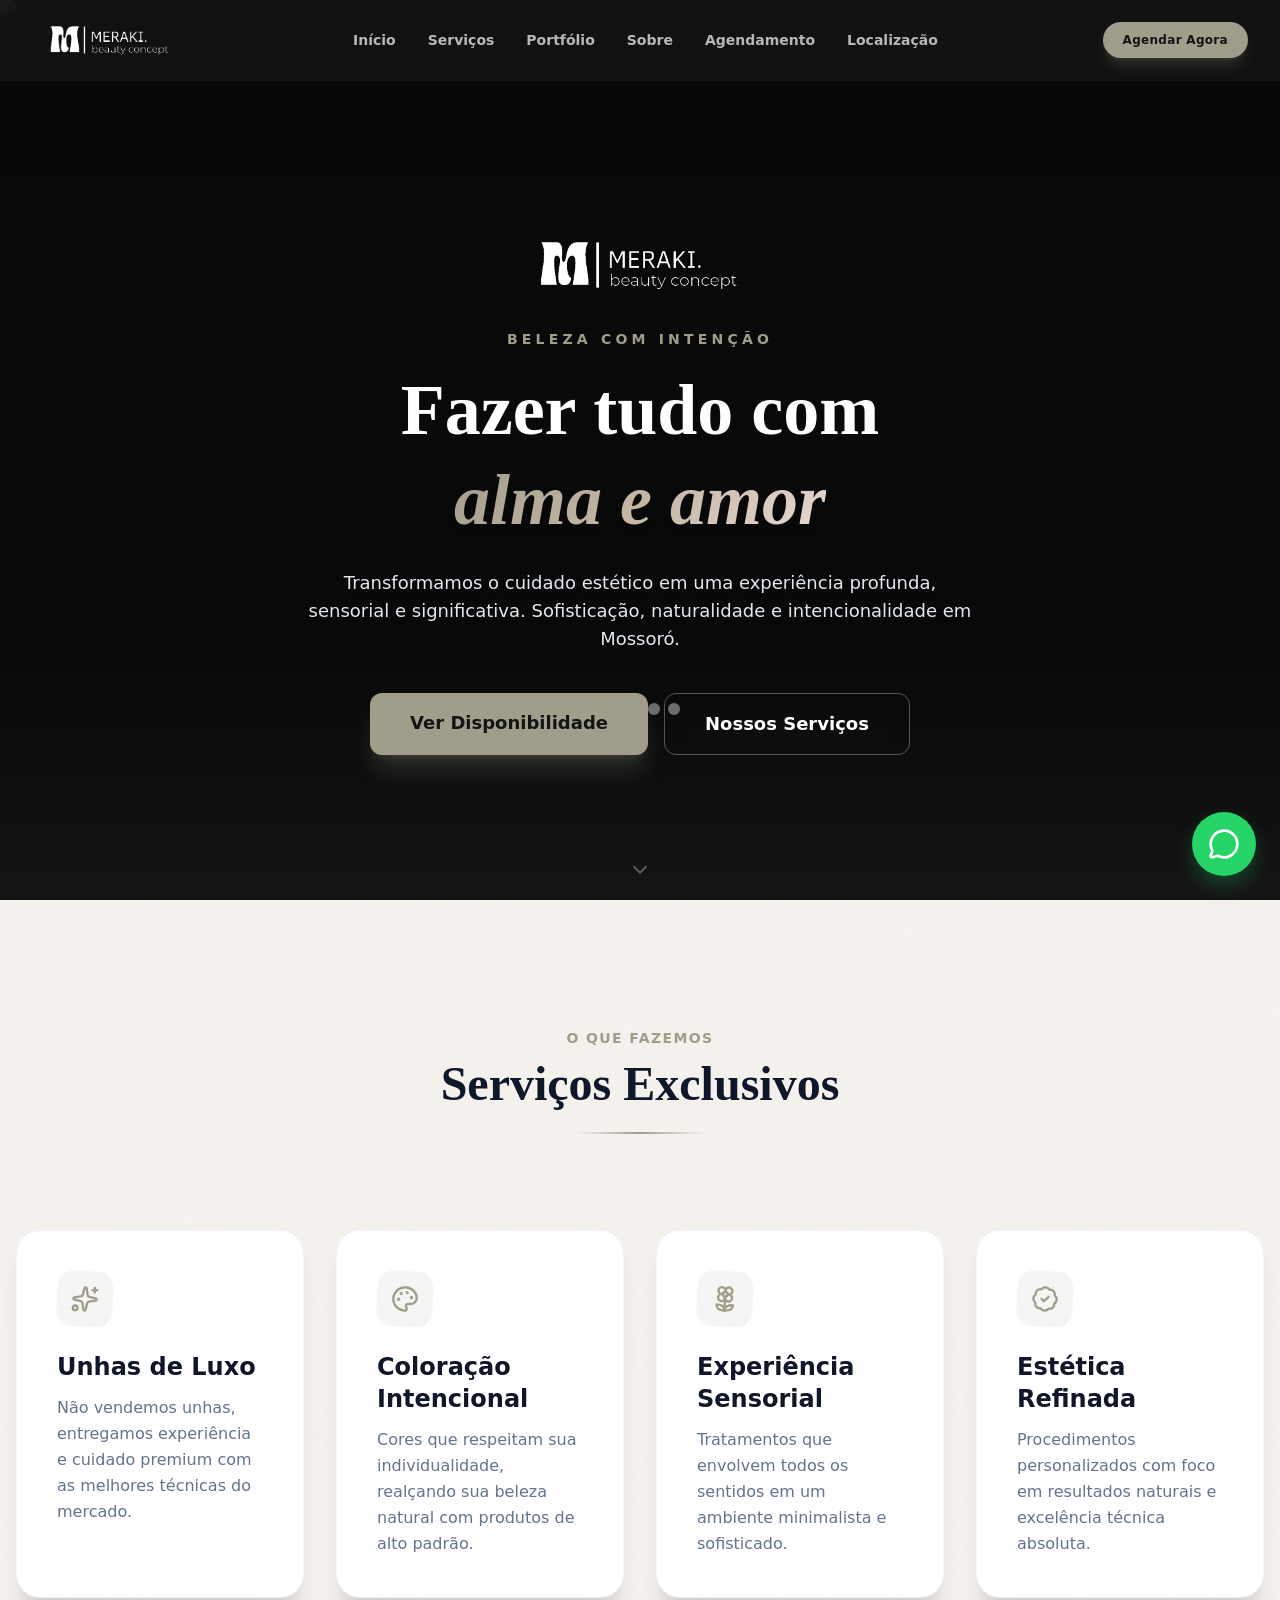
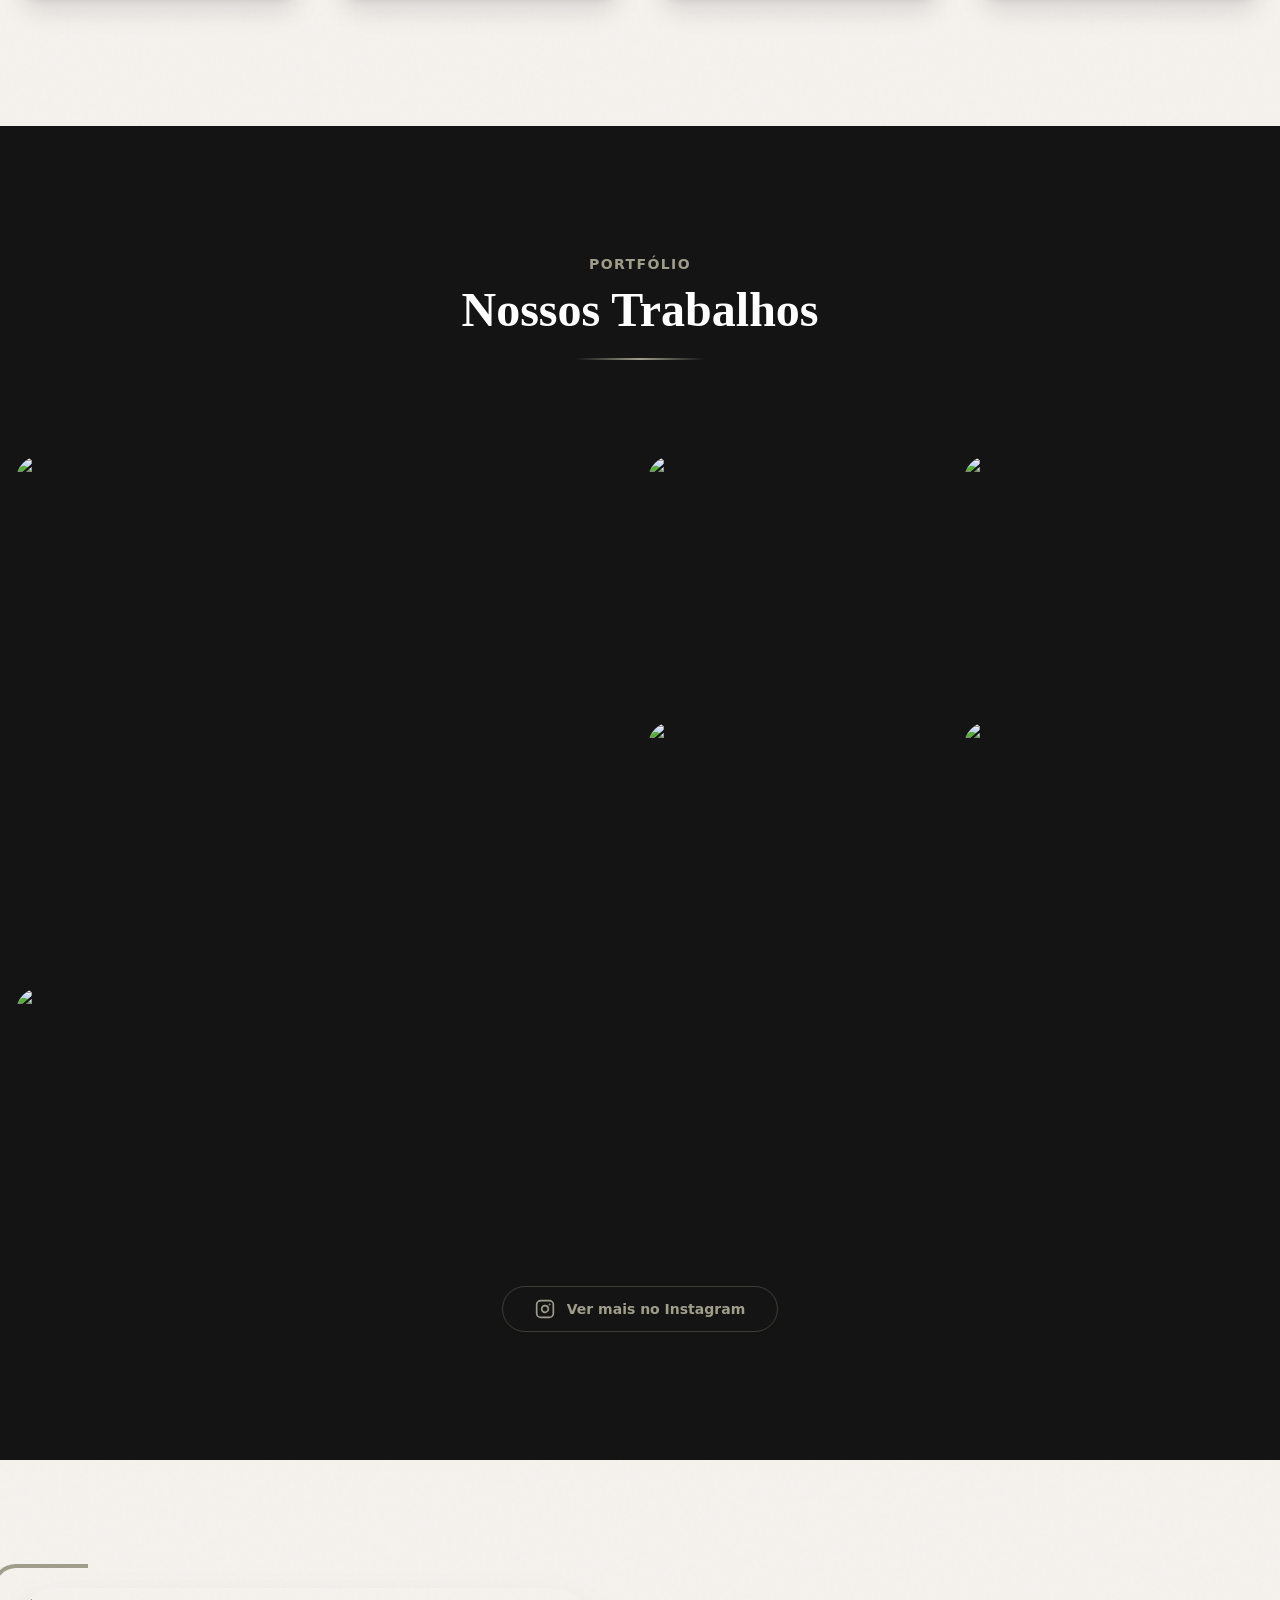
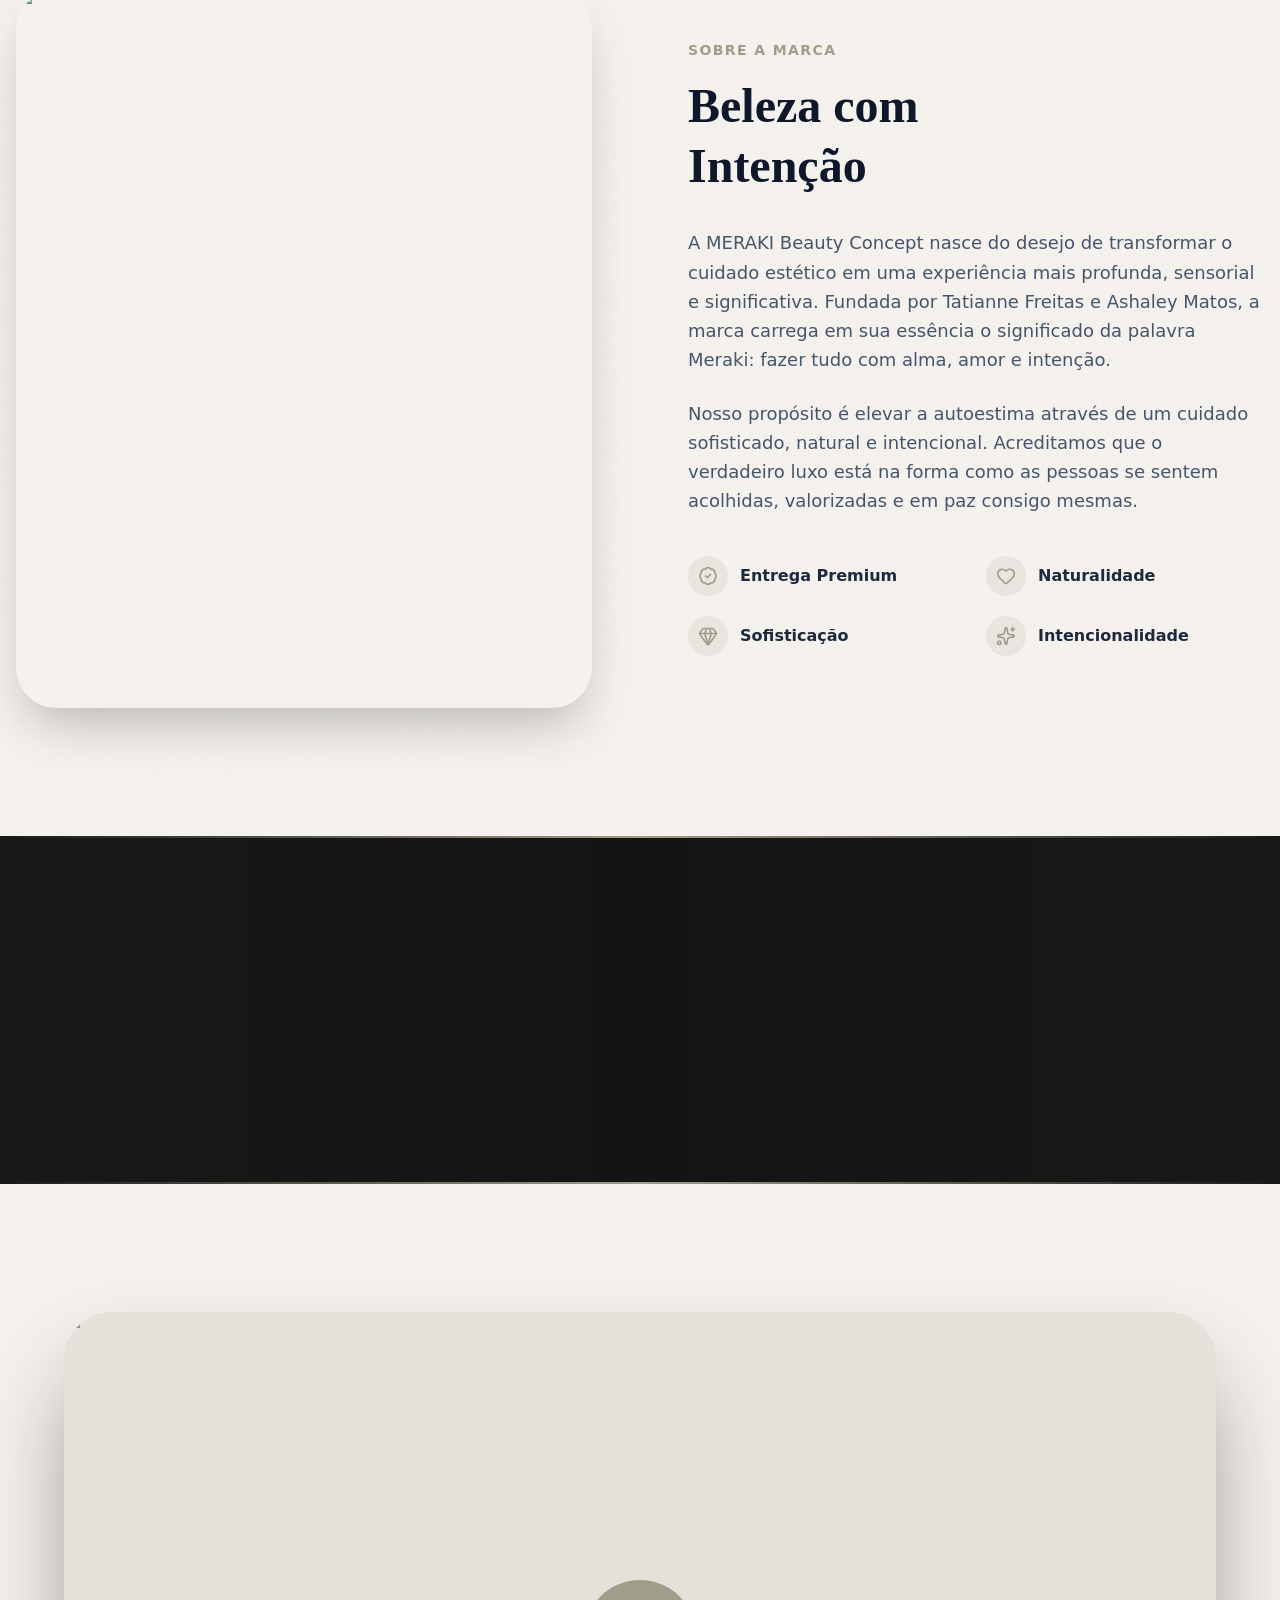
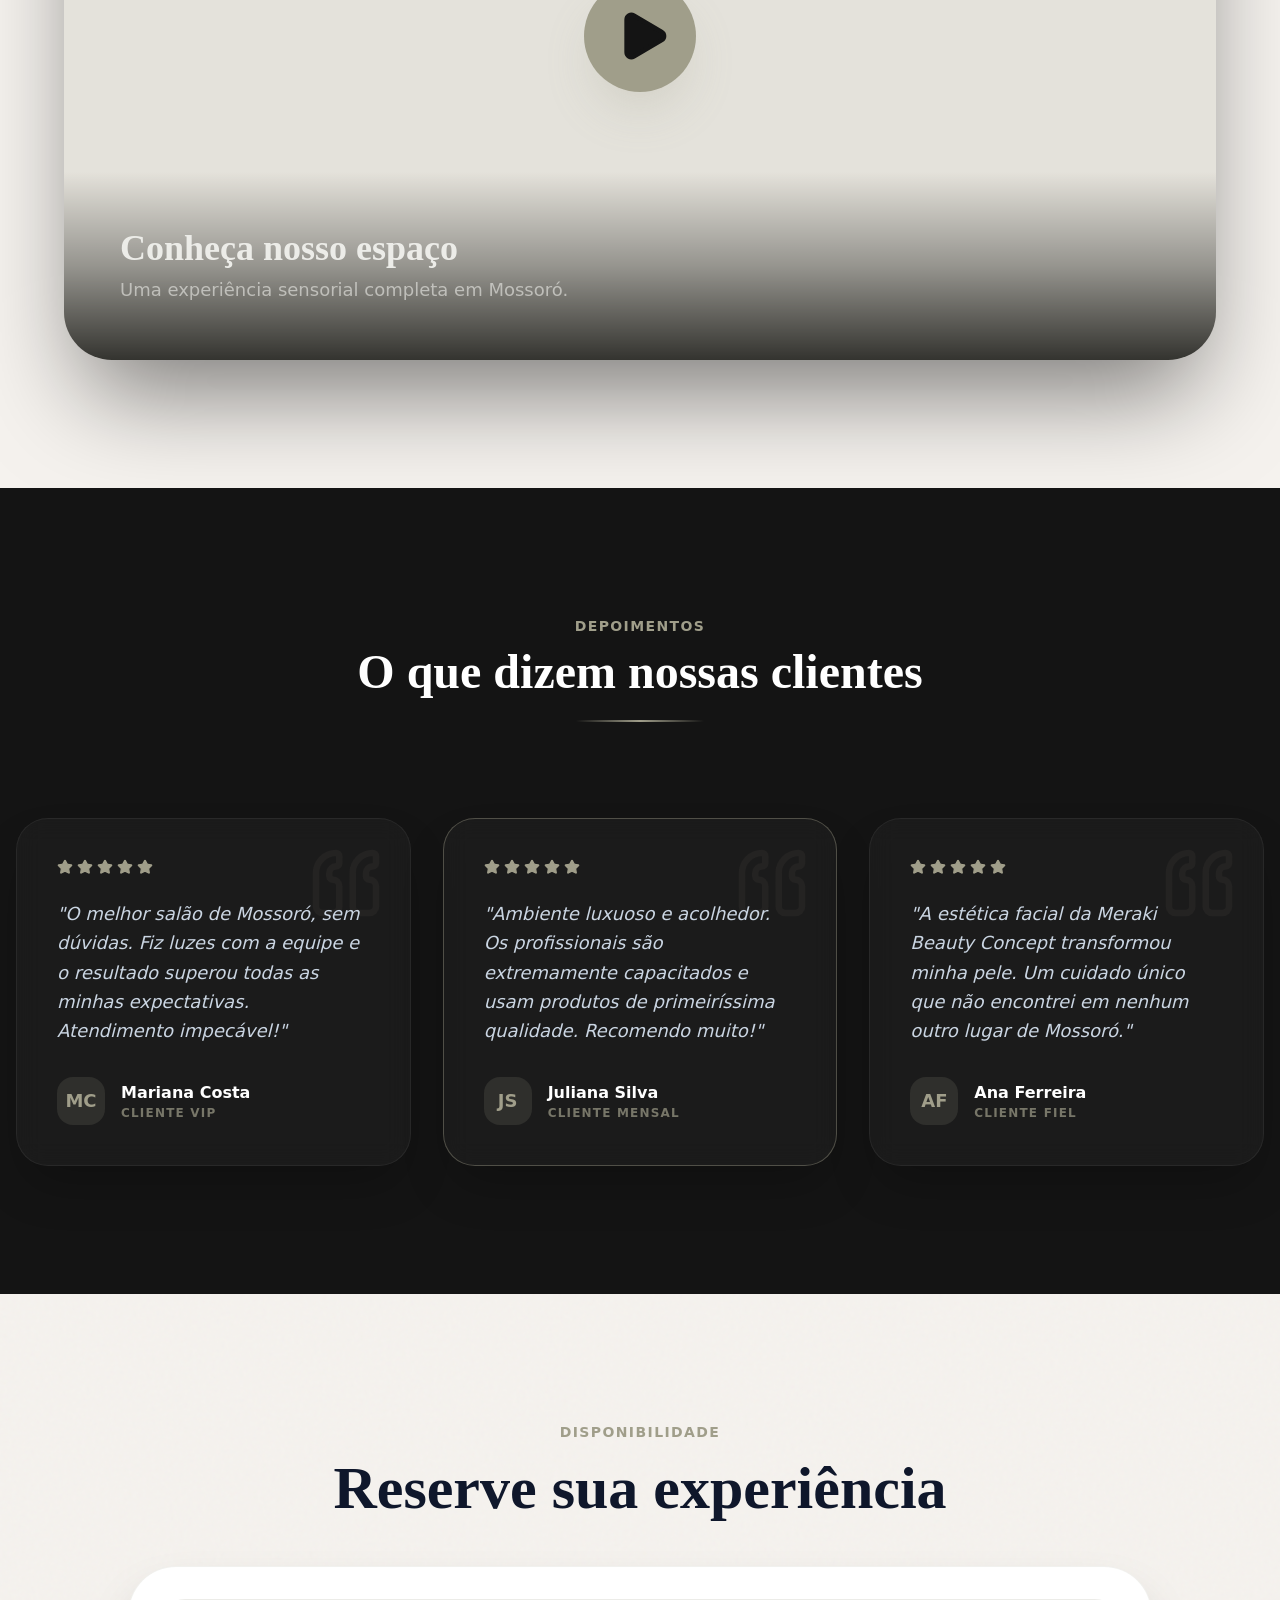
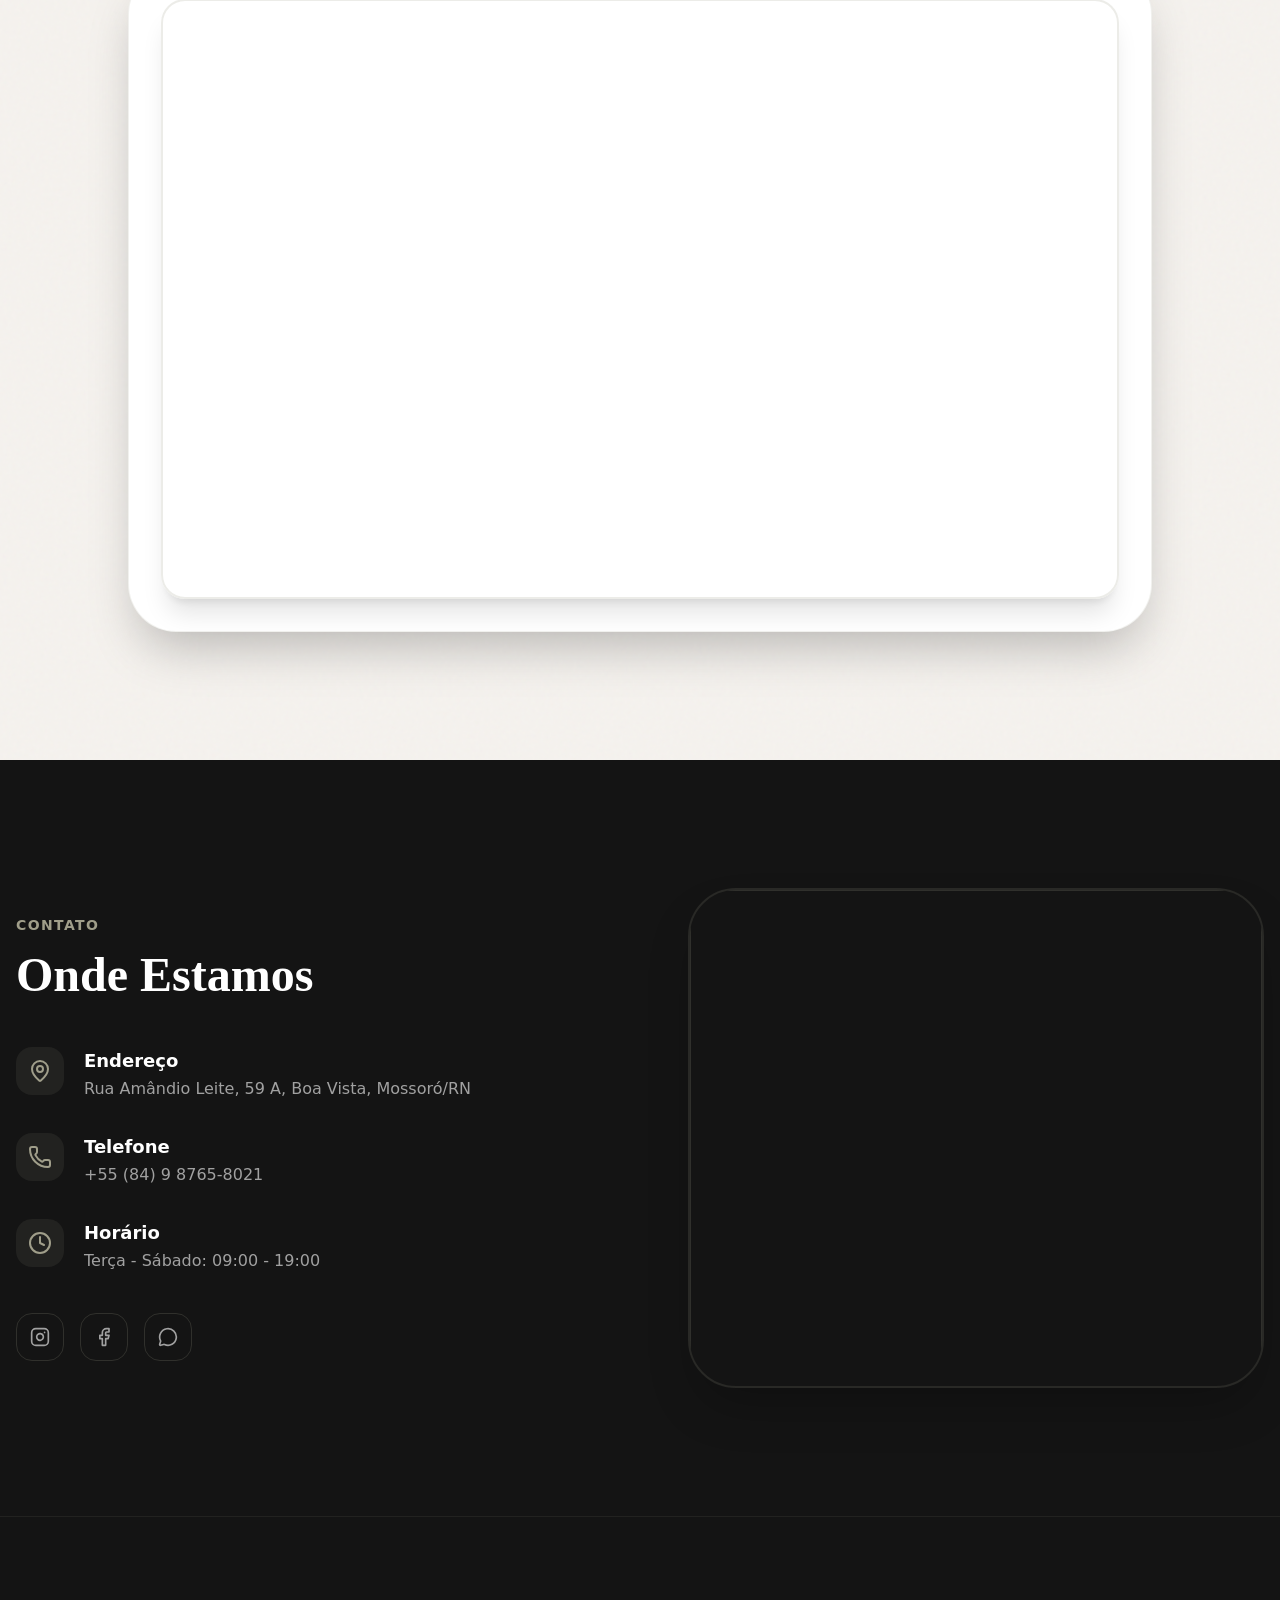
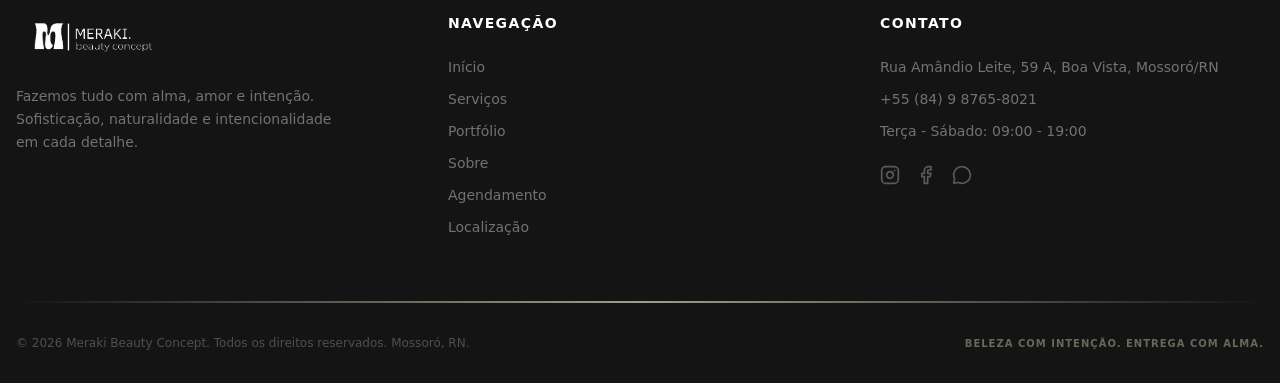
==== commit a13a8e8e: "logo white correction" ====
--- a/index.html
+++ b/index.html
@@ -1 +1 @@
-<!DOCTYPE html><!--bVJ_3_T7FKBKwQ_XB8VHk--><html lang="pt-BR" class="dark scroll-smooth"><head><meta charSet="utf-8"/><meta name="viewport" content="width=device-width, initial-scale=1"/><link rel="preload" as="image" href="https://merakibeautyconcept.com.br/assets/logo-white.png"/><link rel="preload" as="image" href="https://images.unsplash.com/photo-1560066984-138dadb4c035?q=80&amp;w=1920&amp;auto=format&amp;fit=crop" referrerPolicy="no-referrer"/><link rel="stylesheet" href="/_next/static/css/ecb8bbc9cac89e2f.css" data-precedence="next"/><link rel="preload" as="script" fetchPriority="low" href="/_next/static/chunks/webpack-e89cffeeaa8c5bd0.js"/><script src="/_next/static/chunks/4bd1b696-21f374d1156f834a.js" async=""></script><script src="/_next/static/chunks/255-d2ac731a4af32857.js" async=""></script><script src="/_next/static/chunks/main-app-a35ea56368145967.js" async=""></script><script src="/_next/static/chunks/app/error-dea49e0301c56ff0.js" async=""></script><script src="/_next/static/chunks/app/not-found-4c83c46f884b4147.js" async=""></script><script src="/_next/static/chunks/914-a645a1ba36e8caa2.js" async=""></script><script src="/_next/static/chunks/app/page-ebdca526535ff834.js" async=""></script><title>Meraki Beauty Concept | Beleza com Intenção</title><meta name="description" content="Elevar a autoestima através de um cuidado sofisticado, natural e intencional. Salão de beleza premium em Mossoró, RN."/><meta name="author" content="Meraki Beauty Concept"/><meta name="keywords" content="salão de beleza,Mossoró,estética,unhas,coloração,beauty concept,Meraki"/><meta property="og:title" content="Meraki Beauty Concept | Beleza com Intenção"/><meta property="og:description" content="Transformamos o cuidado estético em uma experiência profunda, sensorial e significativa. Sofisticação, naturalidade e intencionalidade em Mossoró."/><meta property="og:site_name" content="Meraki Beauty Concept"/><meta property="og:locale" content="pt_BR"/><meta property="og:type" content="website"/><meta name="twitter:card" content="summary_large_image"/><meta name="twitter:title" content="Meraki Beauty Concept | Beleza com Intenção"/><meta name="twitter:description" content="Transformamos o cuidado estético em uma experiência profunda, sensorial e significativa."/><link rel="icon" href="/assets/logo.png"/><link rel="apple-touch-icon" href="/assets/logo.png"/><script type="application/ld+json">{"@context":"https://schema.org","@type":"BeautySalon","name":"Meraki Beauty Concept","description":"Elevar a autoestima através de um cuidado sofisticado, natural e intencional.","address":{"@type":"PostalAddress","streetAddress":"Rua Lopes Trovão","addressLocality":"Mossoró","addressRegion":"RN","postalCode":"59600-000","addressCountry":"BR"},"telephone":"+55-84-98765-8021","openingHours":"Tu-Sa 09:00-19:00","url":"https://merakibeautyconcept.com.br","sameAs":["https://www.instagram.com/meraki.beautyconcept","https://www.facebook.com/merakibeautyconcept"]}</script><script src="/_next/static/chunks/polyfills-42372ed130431b0a.js" noModule=""></script></head><body class="__variable_069ab3 __variable_f24683 font-sans antialiased bg-background-light dark:bg-background-dark text-slate-900 dark:text-slate-100 transition-colors duration-300"><div hidden=""><!--$--><!--/$--></div><div class="min-h-screen selection:bg-primary/30"><header class="fixed top-0 w-full z-50 transition-all duration-500 bg-background-dark/80 backdrop-blur-md border-b border-transparent"><div class="max-w-7xl mx-auto px-4 sm:px-6 lg:px-8"><div class="flex justify-between items-center h-20"><a href="#" class="flex items-center shrink-0"><img alt="Meraki Beauty Concept" width="160" height="50" decoding="async" data-nimg="1" class=" h-10 md:h-12 w-auto" style="color:transparent" src="https://merakibeautyconcept.com.br/assets/logo-white.png"/></a><nav class="hidden lg:flex items-center space-x-8"><a class="text-sm font-bold text-white/70 hover:text-primary transition-colors relative group py-2" href="#">Início<span class="absolute -bottom-0 left-0 w-0 h-0.5 bg-primary transition-all duration-300 group-hover:w-full"></span></a><a class="text-sm font-bold text-white/70 hover:text-primary transition-colors relative group py-2" href="#servicos">Serviços<span class="absolute -bottom-0 left-0 w-0 h-0.5 bg-primary transition-all duration-300 group-hover:w-full"></span></a><a class="text-sm font-bold text-white/70 hover:text-primary transition-colors relative group py-2" href="#portfolio">Portfólio<span class="absolute -bottom-0 left-0 w-0 h-0.5 bg-primary transition-all duration-300 group-hover:w-full"></span></a><a class="text-sm font-bold text-white/70 hover:text-primary transition-colors relative group py-2" href="#sobre">Sobre<span class="absolute -bottom-0 left-0 w-0 h-0.5 bg-primary transition-all duration-300 group-hover:w-full"></span></a><a class="text-sm font-bold text-white/70 hover:text-primary transition-colors relative group py-2" href="#agendamento">Agendamento<span class="absolute -bottom-0 left-0 w-0 h-0.5 bg-primary transition-all duration-300 group-hover:w-full"></span></a><a class="text-sm font-bold text-white/70 hover:text-primary transition-colors relative group py-2" href="#localizacao">Localização<span class="absolute -bottom-0 left-0 w-0 h-0.5 bg-primary transition-all duration-300 group-hover:w-full"></span></a></nav><div class="flex items-center gap-3"><a class="hidden sm:inline-flex bg-primary text-background-dark px-5 py-2.5 rounded-full font-black text-xs tracking-wide shadow-lg shadow-primary/20 hover:bg-warm-beige transition-colors" href="#agendamento" tabindex="0">Agendar Agora</a><button class="lg:hidden relative w-10 h-10 flex items-center justify-center rounded-xl hover:bg-white/10 transition-colors" aria-label="Abrir menu"><span class="hamburger-line absolute w-6 h-0.5 bg-white rounded-full -translate-y-2"></span><span class="hamburger-line absolute w-6 h-0.5 bg-white rounded-full opacity-100"></span><span class="hamburger-line absolute w-6 h-0.5 bg-white rounded-full translate-y-2"></span></button></div></div></div></header><section class="relative h-screen flex items-center justify-center overflow-hidden"><div class="absolute inset-0 z-0"><div class="absolute inset-0 bg-gradient-to-b from-black/70 via-black/50 to-background-dark z-10"></div><div class="absolute inset-0" style="opacity:0;transform:scale(1.1)"><img alt="Hero Background" referrerPolicy="no-referrer" decoding="async" data-nimg="fill" class="object-cover" style="position:absolute;height:100%;width:100%;left:0;top:0;right:0;bottom:0;color:transparent" src="https://images.unsplash.com/photo-1560066984-138dadb4c035?q=80&amp;w=1920&amp;auto=format&amp;fit=crop"/></div></div><div class="relative z-20 text-center px-4 max-w-4xl mt-20"><div class="mb-6" style="opacity:0;transform:scale(0.8)"><img alt="Meraki Beauty Concept" loading="lazy" width="280" height="80" decoding="async" data-nimg="1" class=" mx-auto h-16 md:h-20 w-auto" style="color:transparent" src="https://merakibeautyconcept.com.br/assets/logo-white.png"/></div><span class="text-primary font-bold tracking-[0.3em] uppercase mb-4 block text-xs md:text-sm" style="opacity:0;transform:translateY(20px)">Beleza com Intenção</span><h1 class="text-3xl md:text-5xl lg:text-7xl font-black text-white mb-6 leading-tight drop-shadow-lg font-display" style="opacity:0;transform:translateY(30px)">Fazer tudo com<br/><span class="text-gradient italic">alma e amor</span></h1><p class="text-base md:text-lg text-slate-200 mb-10 max-w-2xl mx-auto drop-shadow-md" style="opacity:0;transform:translateY(30px)">Transformamos o cuidado estético em uma experiência profunda, sensorial e significativa. Sofisticação, naturalidade e intencionalidade em Mossoró.</p><div class="flex flex-col sm:flex-row gap-4 justify-center" style="opacity:0;transform:translateY(30px)"><a class="bg-primary text-background-dark px-8 py-3 md:px-10 md:py-4 rounded-xl font-bold text-base md:text-lg hover:bg-warm-beige transition-all shadow-xl shadow-primary/20" href="#agendamento">Ver Disponibilidade</a><a class="border border-white/30 backdrop-blur-sm text-white px-8 py-3 md:px-10 md:py-4 rounded-xl font-bold text-base md:text-lg hover:bg-white/10 transition-all" href="#servicos">Nossos Serviços</a></div><div class="absolute bottom-10 left-0 right-0 flex justify-center gap-2"><button class="w-3 h-3 rounded-full transition-all duration-500 bg-primary w-10" aria-label="Ir para imagem 1"></button><button class="w-3 h-3 rounded-full transition-all duration-500 bg-white/40 hover:bg-white/70" aria-label="Ir para imagem 2"></button><button class="w-3 h-3 rounded-full transition-all duration-500 bg-white/40 hover:bg-white/70" aria-label="Ir para imagem 3"></button></div></div><div class="absolute bottom-6 left-1/2 -translate-x-1/2 z-20"><svg xmlns="http://www.w3.org/2000/svg" width="24" height="24" viewBox="0 0 24 24" fill="none" stroke="currentColor" stroke-width="2" stroke-linecap="round" stroke-linejoin="round" class="lucide lucide-chevron-down w-6 h-6 text-white/30" aria-hidden="true"><path d="m6 9 6 6 6-6"></path></svg></div></section><section class="py-20 md:py-32 px-4 bg-background-light dark:bg-background-dark overflow-hidden relative grain-overlay" id="servicos"><div class="max-w-7xl mx-auto relative z-10"><div class="text-center mb-16 md:mb-24" style="opacity:0;transform:translateY(30px)"><h2 class="text-primary font-bold tracking-widest uppercase text-xs md:text-sm mb-3">O que fazemos</h2><h3 class="text-4xl md:text-5xl font-black mb-6 text-slate-900 dark:text-white font-display">Serviços Exclusivos</h3><div class="separator-line w-32 mx-auto"></div></div><div class="grid grid-cols-1 md:grid-cols-2 lg:grid-cols-4 gap-6 md:gap-8" style="opacity:0"><div class="bg-white dark:bg-white/[0.03] backdrop-blur-md border border-slate-200/50 dark:border-white/[0.06] shadow-xl hover:shadow-2xl p-8 md:p-10 rounded-3xl group hover:border-primary/40 transition-all duration-500" style="opacity:0;transform:translateY(30px) scale(0.95)"><div class="w-14 h-14 bg-primary/10 rounded-2xl flex items-center justify-center mb-6 group-hover:bg-primary transition-all duration-500 rotate-3 group-hover:rotate-0"><svg xmlns="http://www.w3.org/2000/svg" width="24" height="24" viewBox="0 0 24 24" fill="none" stroke="currentColor" stroke-width="2" stroke-linecap="round" stroke-linejoin="round" class="lucide lucide-sparkles text-primary group-hover:text-background-dark w-7 h-7 transition-colors" aria-hidden="true"><path d="M11.017 2.814a1 1 0 0 1 1.966 0l1.051 5.558a2 2 0 0 0 1.594 1.594l5.558 1.051a1 1 0 0 1 0 1.966l-5.558 1.051a2 2 0 0 0-1.594 1.594l-1.051 5.558a1 1 0 0 1-1.966 0l-1.051-5.558a2 2 0 0 0-1.594-1.594l-5.558-1.051a1 1 0 0 1 0-1.966l5.558-1.051a2 2 0 0 0 1.594-1.594z"></path><path d="M20 2v4"></path><path d="M22 4h-4"></path><circle cx="4" cy="20" r="2"></circle></svg></div><h4 class="text-xl md:text-2xl font-black mb-3 text-slate-900 dark:text-white">Unhas de Luxo</h4><p class="text-slate-500 dark:text-slate-400 text-sm md:text-base leading-relaxed">Não vendemos unhas, entregamos experiência e cuidado premium com as melhores técnicas do mercado.</p></div><div class="bg-white dark:bg-white/[0.03] backdrop-blur-md border border-slate-200/50 dark:border-white/[0.06] shadow-xl hover:shadow-2xl p-8 md:p-10 rounded-3xl group hover:border-primary/40 transition-all duration-500" style="opacity:0;transform:translateY(30px) scale(0.95)"><div class="w-14 h-14 bg-primary/10 rounded-2xl flex items-center justify-center mb-6 group-hover:bg-primary transition-all duration-500 rotate-3 group-hover:rotate-0"><svg xmlns="http://www.w3.org/2000/svg" width="24" height="24" viewBox="0 0 24 24" fill="none" stroke="currentColor" stroke-width="2" stroke-linecap="round" stroke-linejoin="round" class="lucide lucide-palette text-primary group-hover:text-background-dark w-7 h-7 transition-colors" aria-hidden="true"><path d="M12 22a1 1 0 0 1 0-20 10 9 0 0 1 10 9 5 5 0 0 1-5 5h-2.25a1.75 1.75 0 0 0-1.4 2.8l.3.4a1.75 1.75 0 0 1-1.4 2.8z"></path><circle cx="13.5" cy="6.5" r=".5" fill="currentColor"></circle><circle cx="17.5" cy="10.5" r=".5" fill="currentColor"></circle><circle cx="6.5" cy="12.5" r=".5" fill="currentColor"></circle><circle cx="8.5" cy="7.5" r=".5" fill="currentColor"></circle></svg></div><h4 class="text-xl md:text-2xl font-black mb-3 text-slate-900 dark:text-white">Coloração Intencional</h4><p class="text-slate-500 dark:text-slate-400 text-sm md:text-base leading-relaxed">Cores que respeitam sua individualidade, realçando sua beleza natural com produtos de alto padrão.</p></div><div class="bg-white dark:bg-white/[0.03] backdrop-blur-md border border-slate-200/50 dark:border-white/[0.06] shadow-xl hover:shadow-2xl p-8 md:p-10 rounded-3xl group hover:border-primary/40 transition-all duration-500" style="opacity:0;transform:translateY(30px) scale(0.95)"><div class="w-14 h-14 bg-primary/10 rounded-2xl flex items-center justify-center mb-6 group-hover:bg-primary transition-all duration-500 rotate-3 group-hover:rotate-0"><svg xmlns="http://www.w3.org/2000/svg" width="24" height="24" viewBox="0 0 24 24" fill="none" stroke="currentColor" stroke-width="2" stroke-linecap="round" stroke-linejoin="round" class="lucide lucide-flower2 lucide-flower-2 text-primary group-hover:text-background-dark w-7 h-7 transition-colors" aria-hidden="true"><path d="M12 5a3 3 0 1 1 3 3m-3-3a3 3 0 1 0-3 3m3-3v1M9 8a3 3 0 1 0 3 3M9 8h1m5 0a3 3 0 1 1-3 3m3-3h-1m-2 3v-1"></path><circle cx="12" cy="8" r="2"></circle><path d="M12 10v12"></path><path d="M12 22c4.2 0 7-1.667 7-5-4.2 0-7 1.667-7 5Z"></path><path d="M12 22c-4.2 0-7-1.667-7-5 4.2 0 7 1.667 7 5Z"></path></svg></div><h4 class="text-xl md:text-2xl font-black mb-3 text-slate-900 dark:text-white">Experiência Sensorial</h4><p class="text-slate-500 dark:text-slate-400 text-sm md:text-base leading-relaxed">Tratamentos que envolvem todos os sentidos em um ambiente minimalista e sofisticado.</p></div><div class="bg-white dark:bg-white/[0.03] backdrop-blur-md border border-slate-200/50 dark:border-white/[0.06] shadow-xl hover:shadow-2xl p-8 md:p-10 rounded-3xl group hover:border-primary/40 transition-all duration-500" style="opacity:0;transform:translateY(30px) scale(0.95)"><div class="w-14 h-14 bg-primary/10 rounded-2xl flex items-center justify-center mb-6 group-hover:bg-primary transition-all duration-500 rotate-3 group-hover:rotate-0"><svg xmlns="http://www.w3.org/2000/svg" width="24" height="24" viewBox="0 0 24 24" fill="none" stroke="currentColor" stroke-width="2" stroke-linecap="round" stroke-linejoin="round" class="lucide lucide-badge-check text-primary group-hover:text-background-dark w-7 h-7 transition-colors" aria-hidden="true"><path d="M3.85 8.62a4 4 0 0 1 4.78-4.77 4 4 0 0 1 6.74 0 4 4 0 0 1 4.78 4.78 4 4 0 0 1 0 6.74 4 4 0 0 1-4.77 4.78 4 4 0 0 1-6.75 0 4 4 0 0 1-4.78-4.77 4 4 0 0 1 0-6.76Z"></path><path d="m9 12 2 2 4-4"></path></svg></div><h4 class="text-xl md:text-2xl font-black mb-3 text-slate-900 dark:text-white">Estética Refinada</h4><p class="text-slate-500 dark:text-slate-400 text-sm md:text-base leading-relaxed">Procedimentos personalizados com foco em resultados naturais e excelência técnica absoluta.</p></div></div></div></section><section class="py-20 md:py-32 bg-background-dark px-4 overflow-hidden" id="portfolio"><div class="max-w-7xl mx-auto"><div class="text-center mb-16 md:mb-24" style="opacity:0;transform:translateY(30px)"><h2 class="text-primary font-bold tracking-widest uppercase text-xs md:text-sm mb-3">Portfólio</h2><h3 class="text-4xl md:text-5xl font-black mb-6 text-white font-display">Nossos Trabalhos</h3><div class="separator-line w-32 mx-auto"></div></div><div class="grid grid-cols-2 md:grid-cols-4 gap-3 md:gap-4 auto-rows-[200px] md:auto-rows-[250px]" style="opacity:0"><div class="relative rounded-2xl md:rounded-3xl overflow-hidden group cursor-pointer md:col-span-2 md:row-span-2" style="opacity:0;transform:scale(0.9)"><img alt="Nail Art Premium" referrerPolicy="no-referrer" loading="lazy" decoding="async" data-nimg="fill" class="object-cover transition-transform duration-700 group-hover:scale-110" style="position:absolute;height:100%;width:100%;left:0;top:0;right:0;bottom:0;color:transparent" src="https://images.unsplash.com/photo-1604654894610-df63bc536371?q=80&amp;w=800&amp;auto=format&amp;fit=crop"/><div class="absolute inset-0 bg-gradient-to-t from-black/80 via-black/20 to-transparent opacity-0 group-hover:opacity-100 transition-opacity duration-500 flex items-end p-5 md:p-6"><span class="text-white font-bold text-sm md:text-lg">Nail Art Premium</span></div></div><div class="relative rounded-2xl md:rounded-3xl overflow-hidden group cursor-pointer " style="opacity:0;transform:scale(0.9)"><img alt="Coloração" referrerPolicy="no-referrer" loading="lazy" decoding="async" data-nimg="fill" class="object-cover transition-transform duration-700 group-hover:scale-110" style="position:absolute;height:100%;width:100%;left:0;top:0;right:0;bottom:0;color:transparent" src="https://images.unsplash.com/photo-1562322140-8baeececf08b?q=80&amp;w=600&amp;auto=format&amp;fit=crop"/><div class="absolute inset-0 bg-gradient-to-t from-black/80 via-black/20 to-transparent opacity-0 group-hover:opacity-100 transition-opacity duration-500 flex items-end p-5 md:p-6"><span class="text-white font-bold text-sm md:text-lg">Coloração</span></div></div><div class="relative rounded-2xl md:rounded-3xl overflow-hidden group cursor-pointer " style="opacity:0;transform:scale(0.9)"><img alt="Tratamento Capilar" referrerPolicy="no-referrer" loading="lazy" decoding="async" data-nimg="fill" class="object-cover transition-transform duration-700 group-hover:scale-110" style="position:absolute;height:100%;width:100%;left:0;top:0;right:0;bottom:0;color:transparent" src="https://images.unsplash.com/photo-1522337360788-8b13dee7a37e?q=80&amp;w=600&amp;auto=format&amp;fit=crop"/><div class="absolute inset-0 bg-gradient-to-t from-black/80 via-black/20 to-transparent opacity-0 group-hover:opacity-100 transition-opacity duration-500 flex items-end p-5 md:p-6"><span class="text-white font-bold text-sm md:text-lg">Tratamento Capilar</span></div></div><div class="relative rounded-2xl md:rounded-3xl overflow-hidden group cursor-pointer " style="opacity:0;transform:scale(0.9)"><img alt="Estética Facial" referrerPolicy="no-referrer" loading="lazy" decoding="async" data-nimg="fill" class="object-cover transition-transform duration-700 group-hover:scale-110" style="position:absolute;height:100%;width:100%;left:0;top:0;right:0;bottom:0;color:transparent" src="https://images.unsplash.com/photo-1519014816548-bf5fe059798b?q=80&amp;w=600&amp;auto=format&amp;fit=crop"/><div class="absolute inset-0 bg-gradient-to-t from-black/80 via-black/20 to-transparent opacity-0 group-hover:opacity-100 transition-opacity duration-500 flex items-end p-5 md:p-6"><span class="text-white font-bold text-sm md:text-lg">Estética Facial</span></div></div><div class="relative rounded-2xl md:rounded-3xl overflow-hidden group cursor-pointer " style="opacity:0;transform:scale(0.9)"><img alt="Design de Sobrancelhas" referrerPolicy="no-referrer" loading="lazy" decoding="async" data-nimg="fill" class="object-cover transition-transform duration-700 group-hover:scale-110" style="position:absolute;height:100%;width:100%;left:0;top:0;right:0;bottom:0;color:transparent" src="https://images.unsplash.com/photo-1487412947147-5cebf100ffc2?q=80&amp;w=600&amp;auto=format&amp;fit=crop"/><div class="absolute inset-0 bg-gradient-to-t from-black/80 via-black/20 to-transparent opacity-0 group-hover:opacity-100 transition-opacity duration-500 flex items-end p-5 md:p-6"><span class="text-white font-bold text-sm md:text-lg">Design de Sobrancelhas</span></div></div><div class="relative rounded-2xl md:rounded-3xl overflow-hidden group cursor-pointer md:col-span-2" style="opacity:0;transform:scale(0.9)"><img alt="Skincare Premium" referrerPolicy="no-referrer" loading="lazy" decoding="async" data-nimg="fill" class="object-cover transition-transform duration-700 group-hover:scale-110" style="position:absolute;height:100%;width:100%;left:0;top:0;right:0;bottom:0;color:transparent" src="https://images.unsplash.com/photo-1570172619644-dfd03ed5d881?q=80&amp;w=800&amp;auto=format&amp;fit=crop"/><div class="absolute inset-0 bg-gradient-to-t from-black/80 via-black/20 to-transparent opacity-0 group-hover:opacity-100 transition-opacity duration-500 flex items-end p-5 md:p-6"><span class="text-white font-bold text-sm md:text-lg">Skincare Premium</span></div></div></div><div class="text-center mt-12" style="opacity:0;transform:translateY(20px)"><a href="https://www.instagram.com/meraki.beautyconcept" target="_blank" rel="noopener noreferrer" class="inline-flex items-center gap-3 border border-primary/30 text-primary px-8 py-3 rounded-full font-bold text-sm hover:bg-primary hover:text-background-dark transition-all duration-300"><svg xmlns="http://www.w3.org/2000/svg" width="24" height="24" viewBox="0 0 24 24" fill="none" stroke="currentColor" stroke-width="2" stroke-linecap="round" stroke-linejoin="round" class="lucide lucide-instagram w-5 h-5" aria-hidden="true"><rect width="20" height="20" x="2" y="2" rx="5" ry="5"></rect><path d="M16 11.37A4 4 0 1 1 12.63 8 4 4 0 0 1 16 11.37z"></path><line x1="17.5" x2="17.51" y1="6.5" y2="6.5"></line></svg>Ver mais no Instagram</a></div></div></section><section class="py-20 md:py-32 bg-background-light dark:bg-background-dark overflow-hidden relative grain-overlay" id="sobre"><div class="max-w-7xl mx-auto px-4 grid md:grid-cols-2 gap-16 md:gap-24 items-center relative z-10"><div class="relative" style="opacity:0;transform:translateX(-80px)"><div class="absolute -top-6 -left-6 w-24 h-24 border-t-4 border-l-4 border-primary rounded-tl-3xl z-0"></div><div class="relative z-10 w-full aspect-[4/5] rounded-[2.5rem] overflow-hidden shadow-2xl"><img alt="Equipe Meraki Beauty Concept" referrerPolicy="no-referrer" loading="lazy" decoding="async" data-nimg="fill" class="object-cover" style="position:absolute;height:100%;width:100%;left:0;top:0;right:0;bottom:0;color:transparent" src="https://images.unsplash.com/photo-1522337660859-02fbefca4702?q=80&amp;w=800&amp;auto=format&amp;fit=crop"/></div><div class="absolute -bottom-10 -right-6 bg-primary p-8 md:p-10 rounded-3xl z-20 shadow-2xl" style="transform:scale(0)"><p class="text-background-dark font-black text-4xl md:text-5xl">15+</p><p class="text-background-dark/80 font-bold text-xs md:text-sm uppercase tracking-tighter">Anos de Experiência</p></div></div><div style="opacity:0;transform:translateX(80px)"><h2 class="text-primary font-bold tracking-widest uppercase text-xs md:text-sm mb-4">Sobre a Marca</h2><h3 class="text-4xl md:text-5xl font-black mb-8 leading-tight text-slate-900 dark:text-white font-display">Beleza com<br/>Intenção</h3><p class="text-base md:text-lg text-slate-600 dark:text-slate-300 mb-6 leading-relaxed">A MERAKI Beauty Concept nasce do desejo de transformar o cuidado estético em uma experiência mais profunda, sensorial e significativa. Fundada por Tatianne Freitas e Ashaley Matos, a marca carrega em sua essência o significado da palavra Meraki: fazer tudo com alma, amor e intenção.</p><p class="text-base md:text-lg text-slate-600 dark:text-slate-300 mb-10 leading-relaxed">Nosso propósito é elevar a autoestima através de um cuidado sofisticado, natural e intencional. Acreditamos que o verdadeiro luxo está na forma como as pessoas se sentem acolhidas, valorizadas e em paz consigo mesmas.</p><div class="grid grid-cols-1 sm:grid-cols-2 gap-5"><div class="flex items-center gap-3 group"><div class="w-10 h-10 rounded-full bg-primary/15 flex items-center justify-center group-hover:bg-primary transition-all duration-300"><svg xmlns="http://www.w3.org/2000/svg" width="24" height="24" viewBox="0 0 24 24" fill="none" stroke="currentColor" stroke-width="2" stroke-linecap="round" stroke-linejoin="round" class="lucide lucide-badge-check text-primary group-hover:text-background-dark w-5 h-5 transition-colors" aria-hidden="true"><path d="M3.85 8.62a4 4 0 0 1 4.78-4.77 4 4 0 0 1 6.74 0 4 4 0 0 1 4.78 4.78 4 4 0 0 1 0 6.74 4 4 0 0 1-4.77 4.78 4 4 0 0 1-6.75 0 4 4 0 0 1-4.78-4.77 4 4 0 0 1 0-6.76Z"></path><path d="m9 12 2 2 4-4"></path></svg></div><span class="font-bold text-slate-800 dark:text-white">Entrega Premium</span></div><div class="flex items-center gap-3 group"><div class="w-10 h-10 rounded-full bg-primary/15 flex items-center justify-center group-hover:bg-primary transition-all duration-300"><svg xmlns="http://www.w3.org/2000/svg" width="24" height="24" viewBox="0 0 24 24" fill="none" stroke="currentColor" stroke-width="2" stroke-linecap="round" stroke-linejoin="round" class="lucide lucide-heart text-primary group-hover:text-background-dark w-5 h-5 transition-colors" aria-hidden="true"><path d="M2 9.5a5.5 5.5 0 0 1 9.591-3.676.56.56 0 0 0 .818 0A5.49 5.49 0 0 1 22 9.5c0 2.29-1.5 4-3 5.5l-5.492 5.313a2 2 0 0 1-3 .019L5 15c-1.5-1.5-3-3.2-3-5.5"></path></svg></div><span class="font-bold text-slate-800 dark:text-white">Naturalidade</span></div><div class="flex items-center gap-3 group"><div class="w-10 h-10 rounded-full bg-primary/15 flex items-center justify-center group-hover:bg-primary transition-all duration-300"><svg xmlns="http://www.w3.org/2000/svg" width="24" height="24" viewBox="0 0 24 24" fill="none" stroke="currentColor" stroke-width="2" stroke-linecap="round" stroke-linejoin="round" class="lucide lucide-gem text-primary group-hover:text-background-dark w-5 h-5 transition-colors" aria-hidden="true"><path d="M10.5 3 8 9l4 13 4-13-2.5-6"></path><path d="M17 3a2 2 0 0 1 1.6.8l3 4a2 2 0 0 1 .013 2.382l-7.99 10.986a2 2 0 0 1-3.247 0l-7.99-10.986A2 2 0 0 1 2.4 7.8l2.998-3.997A2 2 0 0 1 7 3z"></path><path d="M2 9h20"></path></svg></div><span class="font-bold text-slate-800 dark:text-white">Sofisticação</span></div><div class="flex items-center gap-3 group"><div class="w-10 h-10 rounded-full bg-primary/15 flex items-center justify-center group-hover:bg-primary transition-all duration-300"><svg xmlns="http://www.w3.org/2000/svg" width="24" height="24" viewBox="0 0 24 24" fill="none" stroke="currentColor" stroke-width="2" stroke-linecap="round" stroke-linejoin="round" class="lucide lucide-sparkles text-primary group-hover:text-background-dark w-5 h-5 transition-colors" aria-hidden="true"><path d="M11.017 2.814a1 1 0 0 1 1.966 0l1.051 5.558a2 2 0 0 0 1.594 1.594l5.558 1.051a1 1 0 0 1 0 1.966l-5.558 1.051a2 2 0 0 0-1.594 1.594l-1.051 5.558a1 1 0 0 1-1.966 0l-1.051-5.558a2 2 0 0 0-1.594-1.594l-5.558-1.051a1 1 0 0 1 0-1.966l5.558-1.051a2 2 0 0 0 1.594-1.594z"></path><path d="M20 2v4"></path><path d="M22 4h-4"></path><circle cx="4" cy="20" r="2"></circle></svg></div><span class="font-bold text-slate-800 dark:text-white">Intencionalidade</span></div></div></div></div></section><section class="py-16 md:py-24 bg-background-dark relative overflow-hidden"><div class="absolute inset-0 bg-gradient-to-r from-primary/[0.03] via-transparent to-primary/[0.03]"></div><div class="separator-line w-full absolute top-0"></div><div class="separator-line w-full absolute bottom-0"></div><div class="max-w-5xl mx-auto px-4 grid grid-cols-2 md:grid-cols-4 gap-10 md:gap-8 relative z-10" style="opacity:0;transform:translateY(30px)"><div class="text-center group"><div class="w-16 h-16 mx-auto bg-primary/10 rounded-2xl flex items-center justify-center mb-4 group-hover:bg-primary transition-all duration-500"><svg xmlns="http://www.w3.org/2000/svg" width="24" height="24" viewBox="0 0 24 24" fill="none" stroke="currentColor" stroke-width="2" stroke-linecap="round" stroke-linejoin="round" class="lucide lucide-calendar text-primary group-hover:text-background-dark w-7 h-7 transition-colors" aria-hidden="true"><path d="M8 2v4"></path><path d="M16 2v4"></path><rect width="18" height="18" x="3" y="4" rx="2"></rect><path d="M3 10h18"></path></svg></div><p class="text-4xl md:text-5xl font-black text-white mb-2">0<!-- -->+</p><p class="text-sm text-white/50 font-semibold uppercase tracking-widest">Anos</p></div><div class="text-center group"><div class="w-16 h-16 mx-auto bg-primary/10 rounded-2xl flex items-center justify-center mb-4 group-hover:bg-primary transition-all duration-500"><svg xmlns="http://www.w3.org/2000/svg" width="24" height="24" viewBox="0 0 24 24" fill="none" stroke="currentColor" stroke-width="2" stroke-linecap="round" stroke-linejoin="round" class="lucide lucide-users text-primary group-hover:text-background-dark w-7 h-7 transition-colors" aria-hidden="true"><path d="M16 21v-2a4 4 0 0 0-4-4H6a4 4 0 0 0-4 4v2"></path><path d="M16 3.128a4 4 0 0 1 0 7.744"></path><path d="M22 21v-2a4 4 0 0 0-3-3.87"></path><circle cx="9" cy="7" r="4"></circle></svg></div><p class="text-4xl md:text-5xl font-black text-white mb-2">0<!-- -->+</p><p class="text-sm text-white/50 font-semibold uppercase tracking-widest">Clientes</p></div><div class="text-center group"><div class="w-16 h-16 mx-auto bg-primary/10 rounded-2xl flex items-center justify-center mb-4 group-hover:bg-primary transition-all duration-500"><svg xmlns="http://www.w3.org/2000/svg" width="24" height="24" viewBox="0 0 24 24" fill="none" stroke="currentColor" stroke-width="2" stroke-linecap="round" stroke-linejoin="round" class="lucide lucide-award text-primary group-hover:text-background-dark w-7 h-7 transition-colors" aria-hidden="true"><path d="m15.477 12.89 1.515 8.526a.5.5 0 0 1-.81.47l-3.58-2.687a1 1 0 0 0-1.197 0l-3.586 2.686a.5.5 0 0 1-.81-.469l1.514-8.526"></path><circle cx="12" cy="8" r="6"></circle></svg></div><p class="text-4xl md:text-5xl font-black text-white mb-2">0<!-- -->+</p><p class="text-sm text-white/50 font-semibold uppercase tracking-widest">Procedimentos</p></div><div class="text-center group"><div class="w-16 h-16 mx-auto bg-primary/10 rounded-2xl flex items-center justify-center mb-4 group-hover:bg-primary transition-all duration-500"><svg xmlns="http://www.w3.org/2000/svg" width="24" height="24" viewBox="0 0 24 24" fill="none" stroke="currentColor" stroke-width="2" stroke-linecap="round" stroke-linejoin="round" class="lucide lucide-star text-primary group-hover:text-background-dark w-7 h-7 transition-colors" aria-hidden="true"><path d="M11.525 2.295a.53.53 0 0 1 .95 0l2.31 4.679a2.123 2.123 0 0 0 1.595 1.16l5.166.756a.53.53 0 0 1 .294.904l-3.736 3.638a2.123 2.123 0 0 0-.611 1.878l.882 5.14a.53.53 0 0 1-.771.56l-4.618-2.428a2.122 2.122 0 0 0-1.973 0L6.396 21.01a.53.53 0 0 1-.77-.56l.881-5.139a2.122 2.122 0 0 0-.611-1.879L2.16 9.795a.53.53 0 0 1 .294-.906l5.165-.755a2.122 2.122 0 0 0 1.597-1.16z"></path></svg></div><p class="text-4xl md:text-5xl font-black text-white mb-2">0<!-- -->%</p><p class="text-sm text-white/50 font-semibold uppercase tracking-widest">Satisfação</p></div></div></section><section class="py-20 md:py-32 bg-background-light dark:bg-background-dark px-4 overflow-hidden"><div class="max-w-6xl mx-auto"><div class="relative aspect-video rounded-[2rem] md:rounded-[3rem] overflow-hidden shadow-[0_50px_100px_-20px_rgba(0,0,0,0.5)] group cursor-pointer" style="opacity:0;transform:scale(0.9)"><div class="absolute inset-0 bg-primary/20 group-hover:bg-transparent transition-all duration-700 flex items-center justify-center z-20"><div class="w-20 h-20 md:w-28 md:h-28 bg-primary rounded-full flex items-center justify-center text-background-dark shadow-2xl shadow-primary/30"><svg xmlns="http://www.w3.org/2000/svg" width="24" height="24" viewBox="0 0 24 24" fill="none" stroke="currentColor" stroke-width="2" stroke-linecap="round" stroke-linejoin="round" class="lucide lucide-play w-10 h-10 md:w-14 md:h-14 ml-1.5 fill-current" aria-hidden="true"><path d="M5 5a2 2 0 0 1 3.008-1.728l11.997 6.998a2 2 0 0 1 .003 3.458l-12 7A2 2 0 0 1 5 19z"></path></svg></div></div><img alt="Conheça o espaço Meraki" referrerPolicy="no-referrer" loading="lazy" decoding="async" data-nimg="fill" class="object-cover z-0 transition-transform duration-1000 group-hover:scale-110" style="position:absolute;height:100%;width:100%;left:0;top:0;right:0;bottom:0;color:transparent" src="https://images.unsplash.com/photo-1600948836101-f9ffda59d250?q=80&amp;w=1920&amp;auto=format&amp;fit=crop"/><div class="absolute bottom-0 left-0 right-0 p-8 md:p-14 bg-gradient-to-t from-black/90 via-black/40 to-transparent z-10"><h4 class="text-white text-2xl md:text-4xl font-black mb-2 font-display">Conheça nosso espaço</h4><p class="text-white/60 text-base md:text-lg">Uma experiência sensorial completa em Mossoró.</p></div></div></div></section><section class="py-20 md:py-32 bg-background-dark px-4 overflow-hidden"><div class="max-w-7xl mx-auto"><div class="text-center mb-16 md:mb-24" style="opacity:0;transform:translateY(30px)"><h2 class="text-primary font-bold tracking-widest uppercase text-xs md:text-sm mb-3">Depoimentos</h2><h3 class="text-4xl md:text-5xl font-black mb-6 text-white font-display">O que dizem nossas clientes</h3><div class="separator-line w-32 mx-auto"></div></div><div class="grid md:grid-cols-3 gap-6 md:gap-8"><div class="bg-white/[0.03] backdrop-blur-md border border-white/[0.06] shadow-2xl p-8 md:p-10 rounded-[2rem] relative group hover:border-primary/30 transition-all duration-500" style="opacity:0;transform:translateY(50px)"><svg xmlns="http://www.w3.org/2000/svg" width="24" height="24" viewBox="0 0 24 24" fill="none" stroke="currentColor" stroke-width="2" stroke-linecap="round" stroke-linejoin="round" class="lucide lucide-quote text-primary/[0.06] w-20 h-20 absolute top-6 right-6 rotate-180 group-hover:text-primary/[0.12] transition-colors" aria-hidden="true"><path d="M16 3a2 2 0 0 0-2 2v6a2 2 0 0 0 2 2 1 1 0 0 1 1 1v1a2 2 0 0 1-2 2 1 1 0 0 0-1 1v2a1 1 0 0 0 1 1 6 6 0 0 0 6-6V5a2 2 0 0 0-2-2z"></path><path d="M5 3a2 2 0 0 0-2 2v6a2 2 0 0 0 2 2 1 1 0 0 1 1 1v1a2 2 0 0 1-2 2 1 1 0 0 0-1 1v2a1 1 0 0 0 1 1 6 6 0 0 0 6-6V5a2 2 0 0 0-2-2z"></path></svg><div class="flex gap-1 mb-6"><svg xmlns="http://www.w3.org/2000/svg" width="24" height="24" viewBox="0 0 24 24" fill="none" stroke="currentColor" stroke-width="2" stroke-linecap="round" stroke-linejoin="round" class="lucide lucide-star text-primary w-4 h-4 fill-current" aria-hidden="true"><path d="M11.525 2.295a.53.53 0 0 1 .95 0l2.31 4.679a2.123 2.123 0 0 0 1.595 1.16l5.166.756a.53.53 0 0 1 .294.904l-3.736 3.638a2.123 2.123 0 0 0-.611 1.878l.882 5.14a.53.53 0 0 1-.771.56l-4.618-2.428a2.122 2.122 0 0 0-1.973 0L6.396 21.01a.53.53 0 0 1-.77-.56l.881-5.139a2.122 2.122 0 0 0-.611-1.879L2.16 9.795a.53.53 0 0 1 .294-.906l5.165-.755a2.122 2.122 0 0 0 1.597-1.16z"></path></svg><svg xmlns="http://www.w3.org/2000/svg" width="24" height="24" viewBox="0 0 24 24" fill="none" stroke="currentColor" stroke-width="2" stroke-linecap="round" stroke-linejoin="round" class="lucide lucide-star text-primary w-4 h-4 fill-current" aria-hidden="true"><path d="M11.525 2.295a.53.53 0 0 1 .95 0l2.31 4.679a2.123 2.123 0 0 0 1.595 1.16l5.166.756a.53.53 0 0 1 .294.904l-3.736 3.638a2.123 2.123 0 0 0-.611 1.878l.882 5.14a.53.53 0 0 1-.771.56l-4.618-2.428a2.122 2.122 0 0 0-1.973 0L6.396 21.01a.53.53 0 0 1-.77-.56l.881-5.139a2.122 2.122 0 0 0-.611-1.879L2.16 9.795a.53.53 0 0 1 .294-.906l5.165-.755a2.122 2.122 0 0 0 1.597-1.16z"></path></svg><svg xmlns="http://www.w3.org/2000/svg" width="24" height="24" viewBox="0 0 24 24" fill="none" stroke="currentColor" stroke-width="2" stroke-linecap="round" stroke-linejoin="round" class="lucide lucide-star text-primary w-4 h-4 fill-current" aria-hidden="true"><path d="M11.525 2.295a.53.53 0 0 1 .95 0l2.31 4.679a2.123 2.123 0 0 0 1.595 1.16l5.166.756a.53.53 0 0 1 .294.904l-3.736 3.638a2.123 2.123 0 0 0-.611 1.878l.882 5.14a.53.53 0 0 1-.771.56l-4.618-2.428a2.122 2.122 0 0 0-1.973 0L6.396 21.01a.53.53 0 0 1-.77-.56l.881-5.139a2.122 2.122 0 0 0-.611-1.879L2.16 9.795a.53.53 0 0 1 .294-.906l5.165-.755a2.122 2.122 0 0 0 1.597-1.16z"></path></svg><svg xmlns="http://www.w3.org/2000/svg" width="24" height="24" viewBox="0 0 24 24" fill="none" stroke="currentColor" stroke-width="2" stroke-linecap="round" stroke-linejoin="round" class="lucide lucide-star text-primary w-4 h-4 fill-current" aria-hidden="true"><path d="M11.525 2.295a.53.53 0 0 1 .95 0l2.31 4.679a2.123 2.123 0 0 0 1.595 1.16l5.166.756a.53.53 0 0 1 .294.904l-3.736 3.638a2.123 2.123 0 0 0-.611 1.878l.882 5.14a.53.53 0 0 1-.771.56l-4.618-2.428a2.122 2.122 0 0 0-1.973 0L6.396 21.01a.53.53 0 0 1-.77-.56l.881-5.139a2.122 2.122 0 0 0-.611-1.879L2.16 9.795a.53.53 0 0 1 .294-.906l5.165-.755a2.122 2.122 0 0 0 1.597-1.16z"></path></svg><svg xmlns="http://www.w3.org/2000/svg" width="24" height="24" viewBox="0 0 24 24" fill="none" stroke="currentColor" stroke-width="2" stroke-linecap="round" stroke-linejoin="round" class="lucide lucide-star text-primary w-4 h-4 fill-current" aria-hidden="true"><path d="M11.525 2.295a.53.53 0 0 1 .95 0l2.31 4.679a2.123 2.123 0 0 0 1.595 1.16l5.166.756a.53.53 0 0 1 .294.904l-3.736 3.638a2.123 2.123 0 0 0-.611 1.878l.882 5.14a.53.53 0 0 1-.771.56l-4.618-2.428a2.122 2.122 0 0 0-1.973 0L6.396 21.01a.53.53 0 0 1-.77-.56l.881-5.139a2.122 2.122 0 0 0-.611-1.879L2.16 9.795a.53.53 0 0 1 .294-.906l5.165-.755a2.122 2.122 0 0 0 1.597-1.16z"></path></svg></div><p class="text-slate-300 italic mb-8 leading-relaxed relative z-10 text-base md:text-lg">&quot;<!-- -->O melhor salão de Mossoró, sem dúvidas. Fiz luzes com a equipe e o resultado superou todas as minhas expectativas. Atendimento impecável!<!-- -->&quot;</p><div class="flex items-center gap-4"><div class="w-12 h-12 rounded-2xl bg-primary/15 flex items-center justify-center"><span class="font-black text-primary text-lg">MC</span></div><div><p class="font-black text-white text-base">Mariana Costa</p><p class="text-xs font-bold text-primary/70 uppercase tracking-widest">Cliente VIP</p></div></div></div><div class="bg-white/[0.03] backdrop-blur-md border border-primary/40 shadow-2xl p-8 md:p-10 rounded-[2rem] relative group hover:border-primary/30 transition-all duration-500" style="opacity:0;transform:translateY(50px)"><svg xmlns="http://www.w3.org/2000/svg" width="24" height="24" viewBox="0 0 24 24" fill="none" stroke="currentColor" stroke-width="2" stroke-linecap="round" stroke-linejoin="round" class="lucide lucide-quote text-primary/[0.06] w-20 h-20 absolute top-6 right-6 rotate-180 group-hover:text-primary/[0.12] transition-colors" aria-hidden="true"><path d="M16 3a2 2 0 0 0-2 2v6a2 2 0 0 0 2 2 1 1 0 0 1 1 1v1a2 2 0 0 1-2 2 1 1 0 0 0-1 1v2a1 1 0 0 0 1 1 6 6 0 0 0 6-6V5a2 2 0 0 0-2-2z"></path><path d="M5 3a2 2 0 0 0-2 2v6a2 2 0 0 0 2 2 1 1 0 0 1 1 1v1a2 2 0 0 1-2 2 1 1 0 0 0-1 1v2a1 1 0 0 0 1 1 6 6 0 0 0 6-6V5a2 2 0 0 0-2-2z"></path></svg><div class="flex gap-1 mb-6"><svg xmlns="http://www.w3.org/2000/svg" width="24" height="24" viewBox="0 0 24 24" fill="none" stroke="currentColor" stroke-width="2" stroke-linecap="round" stroke-linejoin="round" class="lucide lucide-star text-primary w-4 h-4 fill-current" aria-hidden="true"><path d="M11.525 2.295a.53.53 0 0 1 .95 0l2.31 4.679a2.123 2.123 0 0 0 1.595 1.16l5.166.756a.53.53 0 0 1 .294.904l-3.736 3.638a2.123 2.123 0 0 0-.611 1.878l.882 5.14a.53.53 0 0 1-.771.56l-4.618-2.428a2.122 2.122 0 0 0-1.973 0L6.396 21.01a.53.53 0 0 1-.77-.56l.881-5.139a2.122 2.122 0 0 0-.611-1.879L2.16 9.795a.53.53 0 0 1 .294-.906l5.165-.755a2.122 2.122 0 0 0 1.597-1.16z"></path></svg><svg xmlns="http://www.w3.org/2000/svg" width="24" height="24" viewBox="0 0 24 24" fill="none" stroke="currentColor" stroke-width="2" stroke-linecap="round" stroke-linejoin="round" class="lucide lucide-star text-primary w-4 h-4 fill-current" aria-hidden="true"><path d="M11.525 2.295a.53.53 0 0 1 .95 0l2.31 4.679a2.123 2.123 0 0 0 1.595 1.16l5.166.756a.53.53 0 0 1 .294.904l-3.736 3.638a2.123 2.123 0 0 0-.611 1.878l.882 5.14a.53.53 0 0 1-.771.56l-4.618-2.428a2.122 2.122 0 0 0-1.973 0L6.396 21.01a.53.53 0 0 1-.77-.56l.881-5.139a2.122 2.122 0 0 0-.611-1.879L2.16 9.795a.53.53 0 0 1 .294-.906l5.165-.755a2.122 2.122 0 0 0 1.597-1.16z"></path></svg><svg xmlns="http://www.w3.org/2000/svg" width="24" height="24" viewBox="0 0 24 24" fill="none" stroke="currentColor" stroke-width="2" stroke-linecap="round" stroke-linejoin="round" class="lucide lucide-star text-primary w-4 h-4 fill-current" aria-hidden="true"><path d="M11.525 2.295a.53.53 0 0 1 .95 0l2.31 4.679a2.123 2.123 0 0 0 1.595 1.16l5.166.756a.53.53 0 0 1 .294.904l-3.736 3.638a2.123 2.123 0 0 0-.611 1.878l.882 5.14a.53.53 0 0 1-.771.56l-4.618-2.428a2.122 2.122 0 0 0-1.973 0L6.396 21.01a.53.53 0 0 1-.77-.56l.881-5.139a2.122 2.122 0 0 0-.611-1.879L2.16 9.795a.53.53 0 0 1 .294-.906l5.165-.755a2.122 2.122 0 0 0 1.597-1.16z"></path></svg><svg xmlns="http://www.w3.org/2000/svg" width="24" height="24" viewBox="0 0 24 24" fill="none" stroke="currentColor" stroke-width="2" stroke-linecap="round" stroke-linejoin="round" class="lucide lucide-star text-primary w-4 h-4 fill-current" aria-hidden="true"><path d="M11.525 2.295a.53.53 0 0 1 .95 0l2.31 4.679a2.123 2.123 0 0 0 1.595 1.16l5.166.756a.53.53 0 0 1 .294.904l-3.736 3.638a2.123 2.123 0 0 0-.611 1.878l.882 5.14a.53.53 0 0 1-.771.56l-4.618-2.428a2.122 2.122 0 0 0-1.973 0L6.396 21.01a.53.53 0 0 1-.77-.56l.881-5.139a2.122 2.122 0 0 0-.611-1.879L2.16 9.795a.53.53 0 0 1 .294-.906l5.165-.755a2.122 2.122 0 0 0 1.597-1.16z"></path></svg><svg xmlns="http://www.w3.org/2000/svg" width="24" height="24" viewBox="0 0 24 24" fill="none" stroke="currentColor" stroke-width="2" stroke-linecap="round" stroke-linejoin="round" class="lucide lucide-star text-primary w-4 h-4 fill-current" aria-hidden="true"><path d="M11.525 2.295a.53.53 0 0 1 .95 0l2.31 4.679a2.123 2.123 0 0 0 1.595 1.16l5.166.756a.53.53 0 0 1 .294.904l-3.736 3.638a2.123 2.123 0 0 0-.611 1.878l.882 5.14a.53.53 0 0 1-.771.56l-4.618-2.428a2.122 2.122 0 0 0-1.973 0L6.396 21.01a.53.53 0 0 1-.77-.56l.881-5.139a2.122 2.122 0 0 0-.611-1.879L2.16 9.795a.53.53 0 0 1 .294-.906l5.165-.755a2.122 2.122 0 0 0 1.597-1.16z"></path></svg></div><p class="text-slate-300 italic mb-8 leading-relaxed relative z-10 text-base md:text-lg">&quot;<!-- -->Ambiente luxuoso e acolhedor. Os profissionais são extremamente capacitados e usam produtos de primeiríssima qualidade. Recomendo muito!<!-- -->&quot;</p><div class="flex items-center gap-4"><div class="w-12 h-12 rounded-2xl bg-primary/15 flex items-center justify-center"><span class="font-black text-primary text-lg">JS</span></div><div><p class="font-black text-white text-base">Juliana Silva</p><p class="text-xs font-bold text-primary/70 uppercase tracking-widest">Cliente Mensal</p></div></div></div><div class="bg-white/[0.03] backdrop-blur-md border border-white/[0.06] shadow-2xl p-8 md:p-10 rounded-[2rem] relative group hover:border-primary/30 transition-all duration-500" style="opacity:0;transform:translateY(50px)"><svg xmlns="http://www.w3.org/2000/svg" width="24" height="24" viewBox="0 0 24 24" fill="none" stroke="currentColor" stroke-width="2" stroke-linecap="round" stroke-linejoin="round" class="lucide lucide-quote text-primary/[0.06] w-20 h-20 absolute top-6 right-6 rotate-180 group-hover:text-primary/[0.12] transition-colors" aria-hidden="true"><path d="M16 3a2 2 0 0 0-2 2v6a2 2 0 0 0 2 2 1 1 0 0 1 1 1v1a2 2 0 0 1-2 2 1 1 0 0 0-1 1v2a1 1 0 0 0 1 1 6 6 0 0 0 6-6V5a2 2 0 0 0-2-2z"></path><path d="M5 3a2 2 0 0 0-2 2v6a2 2 0 0 0 2 2 1 1 0 0 1 1 1v1a2 2 0 0 1-2 2 1 1 0 0 0-1 1v2a1 1 0 0 0 1 1 6 6 0 0 0 6-6V5a2 2 0 0 0-2-2z"></path></svg><div class="flex gap-1 mb-6"><svg xmlns="http://www.w3.org/2000/svg" width="24" height="24" viewBox="0 0 24 24" fill="none" stroke="currentColor" stroke-width="2" stroke-linecap="round" stroke-linejoin="round" class="lucide lucide-star text-primary w-4 h-4 fill-current" aria-hidden="true"><path d="M11.525 2.295a.53.53 0 0 1 .95 0l2.31 4.679a2.123 2.123 0 0 0 1.595 1.16l5.166.756a.53.53 0 0 1 .294.904l-3.736 3.638a2.123 2.123 0 0 0-.611 1.878l.882 5.14a.53.53 0 0 1-.771.56l-4.618-2.428a2.122 2.122 0 0 0-1.973 0L6.396 21.01a.53.53 0 0 1-.77-.56l.881-5.139a2.122 2.122 0 0 0-.611-1.879L2.16 9.795a.53.53 0 0 1 .294-.906l5.165-.755a2.122 2.122 0 0 0 1.597-1.16z"></path></svg><svg xmlns="http://www.w3.org/2000/svg" width="24" height="24" viewBox="0 0 24 24" fill="none" stroke="currentColor" stroke-width="2" stroke-linecap="round" stroke-linejoin="round" class="lucide lucide-star text-primary w-4 h-4 fill-current" aria-hidden="true"><path d="M11.525 2.295a.53.53 0 0 1 .95 0l2.31 4.679a2.123 2.123 0 0 0 1.595 1.16l5.166.756a.53.53 0 0 1 .294.904l-3.736 3.638a2.123 2.123 0 0 0-.611 1.878l.882 5.14a.53.53 0 0 1-.771.56l-4.618-2.428a2.122 2.122 0 0 0-1.973 0L6.396 21.01a.53.53 0 0 1-.77-.56l.881-5.139a2.122 2.122 0 0 0-.611-1.879L2.16 9.795a.53.53 0 0 1 .294-.906l5.165-.755a2.122 2.122 0 0 0 1.597-1.16z"></path></svg><svg xmlns="http://www.w3.org/2000/svg" width="24" height="24" viewBox="0 0 24 24" fill="none" stroke="currentColor" stroke-width="2" stroke-linecap="round" stroke-linejoin="round" class="lucide lucide-star text-primary w-4 h-4 fill-current" aria-hidden="true"><path d="M11.525 2.295a.53.53 0 0 1 .95 0l2.31 4.679a2.123 2.123 0 0 0 1.595 1.16l5.166.756a.53.53 0 0 1 .294.904l-3.736 3.638a2.123 2.123 0 0 0-.611 1.878l.882 5.14a.53.53 0 0 1-.771.56l-4.618-2.428a2.122 2.122 0 0 0-1.973 0L6.396 21.01a.53.53 0 0 1-.77-.56l.881-5.139a2.122 2.122 0 0 0-.611-1.879L2.16 9.795a.53.53 0 0 1 .294-.906l5.165-.755a2.122 2.122 0 0 0 1.597-1.16z"></path></svg><svg xmlns="http://www.w3.org/2000/svg" width="24" height="24" viewBox="0 0 24 24" fill="none" stroke="currentColor" stroke-width="2" stroke-linecap="round" stroke-linejoin="round" class="lucide lucide-star text-primary w-4 h-4 fill-current" aria-hidden="true"><path d="M11.525 2.295a.53.53 0 0 1 .95 0l2.31 4.679a2.123 2.123 0 0 0 1.595 1.16l5.166.756a.53.53 0 0 1 .294.904l-3.736 3.638a2.123 2.123 0 0 0-.611 1.878l.882 5.14a.53.53 0 0 1-.771.56l-4.618-2.428a2.122 2.122 0 0 0-1.973 0L6.396 21.01a.53.53 0 0 1-.77-.56l.881-5.139a2.122 2.122 0 0 0-.611-1.879L2.16 9.795a.53.53 0 0 1 .294-.906l5.165-.755a2.122 2.122 0 0 0 1.597-1.16z"></path></svg><svg xmlns="http://www.w3.org/2000/svg" width="24" height="24" viewBox="0 0 24 24" fill="none" stroke="currentColor" stroke-width="2" stroke-linecap="round" stroke-linejoin="round" class="lucide lucide-star text-primary w-4 h-4 fill-current" aria-hidden="true"><path d="M11.525 2.295a.53.53 0 0 1 .95 0l2.31 4.679a2.123 2.123 0 0 0 1.595 1.16l5.166.756a.53.53 0 0 1 .294.904l-3.736 3.638a2.123 2.123 0 0 0-.611 1.878l.882 5.14a.53.53 0 0 1-.771.56l-4.618-2.428a2.122 2.122 0 0 0-1.973 0L6.396 21.01a.53.53 0 0 1-.77-.56l.881-5.139a2.122 2.122 0 0 0-.611-1.879L2.16 9.795a.53.53 0 0 1 .294-.906l5.165-.755a2.122 2.122 0 0 0 1.597-1.16z"></path></svg></div><p class="text-slate-300 italic mb-8 leading-relaxed relative z-10 text-base md:text-lg">&quot;<!-- -->A estética facial da Meraki Beauty Concept transformou minha pele. Um cuidado único que não encontrei em nenhum outro lugar de Mossoró.<!-- -->&quot;</p><div class="flex items-center gap-4"><div class="w-12 h-12 rounded-2xl bg-primary/15 flex items-center justify-center"><span class="font-black text-primary text-lg">AF</span></div><div><p class="font-black text-white text-base">Ana Ferreira</p><p class="text-xs font-bold text-primary/70 uppercase tracking-widest">Cliente Fiel</p></div></div></div></div></div></section><section class="py-20 md:py-32 px-4 bg-background-light dark:bg-background-dark overflow-hidden relative grain-overlay" id="agendamento"><div class="max-w-5xl mx-auto text-center relative z-10"><div style="opacity:0;transform:scale(0.95)"><h2 class="text-primary font-bold tracking-widest uppercase text-xs md:text-sm mb-4">Disponibilidade</h2><h3 class="text-4xl md:text-6xl font-black mb-12 text-slate-900 dark:text-white font-display">Reserve sua experiência</h3><div class="bg-white dark:bg-white/[0.03] p-4 md:p-8 rounded-[2rem] md:rounded-[3rem] shadow-2xl border border-primary/15"><div class="w-full h-[600px] overflow-hidden rounded-3xl border-2 border-primary/20 shadow-xl bg-white/80 dark:bg-white/5 backdrop-blur-md"><div style="width:100%;height:100%;overflow:scroll" id="my-cal-inline-studio"></div></div></div></div></div></section><section class="py-20 md:py-32 bg-background-dark px-4 overflow-hidden" id="localizacao"><div class="max-w-7xl mx-auto grid lg:grid-cols-2 gap-16 md:gap-24 items-center"><div style="opacity:0;transform:translateX(-50px)"><h2 class="text-primary font-bold tracking-widest uppercase text-xs md:text-sm mb-4">Contato</h2><h3 class="text-4xl md:text-5xl font-black mb-12 text-white font-display">Onde Estamos</h3><div class="space-y-8"><div class="flex items-start gap-5 group"><div class="w-12 h-12 rounded-2xl bg-primary/10 flex items-center justify-center shrink-0 group-hover:bg-primary transition-all duration-500"><svg xmlns="http://www.w3.org/2000/svg" width="24" height="24" viewBox="0 0 24 24" fill="none" stroke="currentColor" stroke-width="2" stroke-linecap="round" stroke-linejoin="round" class="lucide lucide-map-pin text-primary group-hover:text-background-dark w-6 h-6 transition-colors" aria-hidden="true"><path d="M20 10c0 4.993-5.539 10.193-7.399 11.799a1 1 0 0 1-1.202 0C9.539 20.193 4 14.993 4 10a8 8 0 0 1 16 0"></path><circle cx="12" cy="10" r="3"></circle></svg></div><div><p class="font-black text-lg text-white mb-0.5">Endereço</p><p class="text-base text-white/60 font-medium">Rua Amândio Leite, 59 A, Boa Vista, Mossoró/RN</p></div></div><div class="flex items-start gap-5 group"><div class="w-12 h-12 rounded-2xl bg-primary/10 flex items-center justify-center shrink-0 group-hover:bg-primary transition-all duration-500"><svg xmlns="http://www.w3.org/2000/svg" width="24" height="24" viewBox="0 0 24 24" fill="none" stroke="currentColor" stroke-width="2" stroke-linecap="round" stroke-linejoin="round" class="lucide lucide-phone text-primary group-hover:text-background-dark w-6 h-6 transition-colors" aria-hidden="true"><path d="M13.832 16.568a1 1 0 0 0 1.213-.303l.355-.465A2 2 0 0 1 17 15h3a2 2 0 0 1 2 2v3a2 2 0 0 1-2 2A18 18 0 0 1 2 4a2 2 0 0 1 2-2h3a2 2 0 0 1 2 2v3a2 2 0 0 1-.8 1.6l-.468.351a1 1 0 0 0-.292 1.233 14 14 0 0 0 6.392 6.384"></path></svg></div><div><p class="font-black text-lg text-white mb-0.5">Telefone</p><a class="text-base text-white/60 hover:text-primary transition-colors font-medium" href="tel:55084987658021">+55 (84) 9 8765-8021</a></div></div><div class="flex items-start gap-5 group"><div class="w-12 h-12 rounded-2xl bg-primary/10 flex items-center justify-center shrink-0 group-hover:bg-primary transition-all duration-500"><svg xmlns="http://www.w3.org/2000/svg" width="24" height="24" viewBox="0 0 24 24" fill="none" stroke="currentColor" stroke-width="2" stroke-linecap="round" stroke-linejoin="round" class="lucide lucide-clock text-primary group-hover:text-background-dark w-6 h-6 transition-colors" aria-hidden="true"><path d="M12 6v6l4 2"></path><circle cx="12" cy="12" r="10"></circle></svg></div><div><p class="font-black text-lg text-white mb-0.5">Horário</p><p class="text-base text-white/60 font-medium">Terça - Sábado: 09:00 - 19:00</p></div></div></div><div class="mt-10 flex gap-4"><a class="w-12 h-12 rounded-2xl border border-primary/20 flex items-center justify-center hover:bg-primary hover:text-background-dark hover:border-primary transition-all text-white/60" href="https://www.instagram.com/meraki.beautyconcept" target="_blank" rel="noopener noreferrer"><svg xmlns="http://www.w3.org/2000/svg" width="24" height="24" viewBox="0 0 24 24" fill="none" stroke="currentColor" stroke-width="2" stroke-linecap="round" stroke-linejoin="round" class="lucide lucide-instagram w-5 h-5" aria-hidden="true"><rect width="20" height="20" x="2" y="2" rx="5" ry="5"></rect><path d="M16 11.37A4 4 0 1 1 12.63 8 4 4 0 0 1 16 11.37z"></path><line x1="17.5" x2="17.51" y1="6.5" y2="6.5"></line></svg></a><a class="w-12 h-12 rounded-2xl border border-primary/20 flex items-center justify-center hover:bg-primary hover:text-background-dark hover:border-primary transition-all text-white/60" href="https://www.facebook.com/merakibeautyconcept" target="_blank" rel="noopener noreferrer"><svg xmlns="http://www.w3.org/2000/svg" width="24" height="24" viewBox="0 0 24 24" fill="none" stroke="currentColor" stroke-width="2" stroke-linecap="round" stroke-linejoin="round" class="lucide lucide-facebook w-5 h-5" aria-hidden="true"><path d="M18 2h-3a5 5 0 0 0-5 5v3H7v4h3v8h4v-8h3l1-4h-4V7a1 1 0 0 1 1-1h3z"></path></svg></a><a class="w-12 h-12 rounded-2xl border border-primary/20 flex items-center justify-center hover:bg-primary hover:text-background-dark hover:border-primary transition-all text-white/60" href="https://wa.me/5584987658021" target="_blank" rel="noopener noreferrer"><svg xmlns="http://www.w3.org/2000/svg" width="24" height="24" viewBox="0 0 24 24" fill="none" stroke="currentColor" stroke-width="2" stroke-linecap="round" stroke-linejoin="round" class="lucide lucide-message-circle w-5 h-5" aria-hidden="true"><path d="M2.992 16.342a2 2 0 0 1 .094 1.167l-1.065 3.29a1 1 0 0 0 1.236 1.168l3.413-.998a2 2 0 0 1 1.099.092 10 10 0 1 0-4.777-4.719"></path></svg></a></div></div><div class="rounded-[2rem] md:rounded-[3rem] overflow-hidden shadow-2xl border-2 border-primary/15 h-[450px] md:h-[500px]" style="opacity:0;transform:scale(0.95)"><div class="h-[400px] md:h-[500px] w-full rounded-3xl overflow-hidden shadow-2xl border border-primary/20"><iframe title="Localização Meraki Beauty Concept" width="100%" height="100%" style="border:0" loading="lazy" allowFullScreen="" referrerPolicy="no-referrer-when-downgrade" src="https://maps.google.com/maps?q=Rua%20Am%C3%A2ndio%20Leite%2C%2059%20A%2C%20Boa%20Vista%2C%20Mossor%C3%B3%2C%20RN%2C%20Brasil&amp;z=17&amp;output=embed"></iframe></div></div></div></section><footer class="pt-16 md:pt-24 pb-8 bg-background-dark border-t border-primary/10"><div class="max-w-7xl mx-auto px-4"><div class="grid grid-cols-1 md:grid-cols-3 gap-12 mb-16"><div><img alt="Meraki Beauty Concept" loading="lazy" width="200" height="60" decoding="async" data-nimg="1" class=" h-12 w-auto mb-6" style="color:transparent" src="https://merakibeautyconcept.com.br/assets/logo-white.png"/><p class="text-white/40 text-sm leading-relaxed max-w-xs">Fazemos tudo com alma, amor e intenção. Sofisticação, naturalidade e intencionalidade em cada detalhe.</p></div><div><h4 class="text-white font-bold text-sm uppercase tracking-widest mb-6">Navegação</h4><div class="flex flex-col gap-3"><a href="#" class="text-white/40 hover:text-primary transition-colors text-sm font-medium">Início</a><a href="#servicos" class="text-white/40 hover:text-primary transition-colors text-sm font-medium">Serviços</a><a href="#portfolio" class="text-white/40 hover:text-primary transition-colors text-sm font-medium">Portfólio</a><a href="#sobre" class="text-white/40 hover:text-primary transition-colors text-sm font-medium">Sobre</a><a href="#agendamento" class="text-white/40 hover:text-primary transition-colors text-sm font-medium">Agendamento</a><a href="#localizacao" class="text-white/40 hover:text-primary transition-colors text-sm font-medium">Localização</a></div></div><div><h4 class="text-white font-bold text-sm uppercase tracking-widest mb-6">Contato</h4><div class="flex flex-col gap-3 text-sm text-white/40"><p>Rua Amândio Leite, 59 A, Boa Vista, Mossoró/RN</p><a href="tel:55084987658021" class="hover:text-primary transition-colors">+55 (84) 9 8765-8021</a><p>Terça - Sábado: 09:00 - 19:00</p></div><div class="flex gap-4 mt-6"><a href="https://www.instagram.com/meraki.beautyconcept" target="_blank" rel="noopener noreferrer" class="text-white/30 hover:text-primary transition-colors"><svg xmlns="http://www.w3.org/2000/svg" width="24" height="24" viewBox="0 0 24 24" fill="none" stroke="currentColor" stroke-width="2" stroke-linecap="round" stroke-linejoin="round" class="lucide lucide-instagram w-5 h-5" aria-hidden="true"><rect width="20" height="20" x="2" y="2" rx="5" ry="5"></rect><path d="M16 11.37A4 4 0 1 1 12.63 8 4 4 0 0 1 16 11.37z"></path><line x1="17.5" x2="17.51" y1="6.5" y2="6.5"></line></svg></a><a href="https://www.facebook.com/merakibeautyconcept" target="_blank" rel="noopener noreferrer" class="text-white/30 hover:text-primary transition-colors"><svg xmlns="http://www.w3.org/2000/svg" width="24" height="24" viewBox="0 0 24 24" fill="none" stroke="currentColor" stroke-width="2" stroke-linecap="round" stroke-linejoin="round" class="lucide lucide-facebook w-5 h-5" aria-hidden="true"><path d="M18 2h-3a5 5 0 0 0-5 5v3H7v4h3v8h4v-8h3l1-4h-4V7a1 1 0 0 1 1-1h3z"></path></svg></a><a href="https://wa.me/5584987658021" target="_blank" rel="noopener noreferrer" class="text-white/30 hover:text-primary transition-colors"><svg xmlns="http://www.w3.org/2000/svg" width="24" height="24" viewBox="0 0 24 24" fill="none" stroke="currentColor" stroke-width="2" stroke-linecap="round" stroke-linejoin="round" class="lucide lucide-message-circle w-5 h-5" aria-hidden="true"><path d="M2.992 16.342a2 2 0 0 1 .094 1.167l-1.065 3.29a1 1 0 0 0 1.236 1.168l3.413-.998a2 2 0 0 1 1.099.092 10 10 0 1 0-4.777-4.719"></path></svg></a></div></div></div><div class="separator-line w-full mb-8"></div><div class="flex flex-col md:flex-row justify-between items-center gap-4"><p class="text-white/25 text-xs">© 2026 Meraki Beauty Concept. Todos os direitos reservados. Mossoró, RN.</p><p class="text-primary/60 font-black tracking-widest uppercase text-[10px]">Beleza com Intenção. Entrega com alma.</p></div></div></footer><a href="https://wa.me/5584987658021?text=Ol%C3%A1!%20Gostaria%20de%20saber%20mais%20sobre%20os%20servi%C3%A7os%20da%20Meraki%20Beauty%20Concept." target="_blank" rel="noopener noreferrer" class="fixed bottom-6 right-6 z-50 bg-[#25D366] text-white p-4 rounded-full shadow-[0_10px_25px_-5px_rgba(37,211,102,0.4)] flex items-center justify-center group" aria-label="Contato via WhatsApp" tabindex="0" style="opacity:0;transform:translateY(20px) scale(0)"><svg xmlns="http://www.w3.org/2000/svg" width="24" height="24" viewBox="0 0 24 24" fill="none" stroke="currentColor" stroke-width="2" stroke-linecap="round" stroke-linejoin="round" class="lucide lucide-message-circle w-7 h-7 md:w-8 md:h-8" aria-hidden="true"><path d="M2.992 16.342a2 2 0 0 1 .094 1.167l-1.065 3.29a1 1 0 0 0 1.236 1.168l3.413-.998a2 2 0 0 1 1.099.092 10 10 0 1 0-4.777-4.719"></path></svg><span class="absolute right-full mr-4 bg-white dark:bg-slate-800 text-slate-900 dark:text-white px-4 py-2 rounded-xl text-sm font-bold shadow-xl opacity-0 group-hover:opacity-100 transition-opacity whitespace-nowrap pointer-events-none border border-slate-100 dark:border-slate-700">Fale conosco agora!</span></a></div><!--$--><!--/$--><script src="/_next/static/chunks/webpack-e89cffeeaa8c5bd0.js" id="_R_" async=""></script><script>(self.__next_f=self.__next_f||[]).push([0])</script><script>self.__next_f.push([1,"1:\"$Sreact.fragment\"\n2:I[9766,[],\"\"]\n3:I[9567,[\"39\",\"static/chunks/app/error-dea49e0301c56ff0.js\"],\"default\"]\n4:I[8924,[],\"\"]\n5:I[2619,[\"345\",\"static/chunks/app/not-found-4c83c46f884b4147.js\"],\"\"]\n6:I[1959,[],\"ClientPageRoot\"]\n7:I[4977,[\"914\",\"static/chunks/914-a645a1ba36e8caa2.js\",\"974\",\"static/chunks/app/page-ebdca526535ff834.js\"],\"default\"]\na:I[4431,[],\"OutletBoundary\"]\nc:I[5278,[],\"AsyncMetadataOutlet\"]\ne:I[4431,[],\"ViewportBoundary\"]\n10:I[4431,[],\"MetadataBoundary\"]\n11:\"$Sreact.suspense\"\n13:I[7150,[],\"\"]\n:HL[\"/_next/static/css/ecb8bbc9cac89e2f.css\",\"style\"]\n"])</script><script>self.__next_f.push([1,"0:{\"P\":null,\"b\":\"bVJ-3_T7FKBKwQ-XB8VHk\",\"p\":\"\",\"c\":[\"\",\"\"],\"i\":false,\"f\":[[[\"\",{\"children\":[\"__PAGE__\",{}]},\"$undefined\",\"$undefined\",true],[\"\",[\"$\",\"$1\",\"c\",{\"children\":[[[\"$\",\"link\",\"0\",{\"rel\":\"stylesheet\",\"href\":\"/_next/static/css/ecb8bbc9cac89e2f.css\",\"precedence\":\"next\",\"crossOrigin\":\"$undefined\",\"nonce\":\"$undefined\"}]],[\"$\",\"html\",null,{\"lang\":\"pt-BR\",\"className\":\"dark scroll-smooth\",\"children\":[[\"$\",\"head\",null,{\"children\":[\"$\",\"script\",null,{\"type\":\"application/ld+json\",\"dangerouslySetInnerHTML\":{\"__html\":\"{\\\"@context\\\":\\\"https://schema.org\\\",\\\"@type\\\":\\\"BeautySalon\\\",\\\"name\\\":\\\"Meraki Beauty Concept\\\",\\\"description\\\":\\\"Elevar a autoestima através de um cuidado sofisticado, natural e intencional.\\\",\\\"address\\\":{\\\"@type\\\":\\\"PostalAddress\\\",\\\"streetAddress\\\":\\\"Rua Lopes Trovão\\\",\\\"addressLocality\\\":\\\"Mossoró\\\",\\\"addressRegion\\\":\\\"RN\\\",\\\"postalCode\\\":\\\"59600-000\\\",\\\"addressCountry\\\":\\\"BR\\\"},\\\"telephone\\\":\\\"+55-84-98765-8021\\\",\\\"openingHours\\\":\\\"Tu-Sa 09:00-19:00\\\",\\\"url\\\":\\\"https://merakibeautyconcept.com.br\\\",\\\"sameAs\\\":[\\\"https://www.instagram.com/meraki.beautyconcept\\\",\\\"https://www.facebook.com/merakibeautyconcept\\\"]}\"}}]}],[\"$\",\"body\",null,{\"className\":\"__variable_069ab3 __variable_f24683 font-sans antialiased bg-background-light dark:bg-background-dark text-slate-900 dark:text-slate-100 transition-colors duration-300\",\"suppressHydrationWarning\":true,\"children\":[\"$\",\"$L2\",null,{\"parallelRouterKey\":\"children\",\"error\":\"$3\",\"errorStyles\":[],\"errorScripts\":[],\"template\":[\"$\",\"$L4\",null,{}],\"templateStyles\":\"$undefined\",\"templateScripts\":\"$undefined\",\"notFound\":[[\"$\",\"div\",null,{\"className\":\"flex flex-col items-center justify-center min-h-screen bg-background-light dark:bg-background-dark text-slate-900 dark:text-white\",\"children\":[[\"$\",\"h2\",null,{\"className\":\"text-4xl font-black mb-4\",\"children\":\"Página não encontrada\"}],[\"$\",\"p\",null,{\"className\":\"text-lg text-slate-600 dark:text-slate-400 mb-8\",\"children\":\"Desculpe, a página que você está procurando não existe.\"}],[\"$\",\"$L5\",null,{\"href\":\"/\",\"className\":\"bg-primary text-background-dark px-6 py-3 rounded-full font-bold hover:bg-primary/90 transition-colors\",\"children\":\"Voltar para o Início\"}]]}],[]],\"forbidden\":\"$undefined\",\"unauthorized\":\"$undefined\"}]}]]}]]}],{\"children\":[\"__PAGE__\",[\"$\",\"$1\",\"c\",{\"children\":[[\"$\",\"$L6\",null,{\"Component\":\"$7\",\"searchParams\":{},\"params\":{},\"promises\":[\"$@8\",\"$@9\"]}],null,[\"$\",\"$La\",null,{\"children\":[\"$Lb\",[\"$\",\"$Lc\",null,{\"promise\":\"$@d\"}]]}]]}],{},null,false]},null,false],[\"$\",\"$1\",\"h\",{\"children\":[null,[[\"$\",\"$Le\",null,{\"children\":\"$Lf\"}],null],[\"$\",\"$L10\",null,{\"children\":[\"$\",\"div\",null,{\"hidden\":true,\"children\":[\"$\",\"$11\",null,{\"fallback\":null,\"children\":\"$L12\"}]}]}]]}],false]],\"m\":\"$undefined\",\"G\":[\"$13\",[]],\"s\":false,\"S\":true}\n"])</script><script>self.__next_f.push([1,"8:{}\n9:\"$0:f:0:1:2:children:1:props:children:0:props:params\"\n"])</script><script>self.__next_f.push([1,"f:[[\"$\",\"meta\",\"0\",{\"charSet\":\"utf-8\"}],[\"$\",\"meta\",\"1\",{\"name\":\"viewport\",\"content\":\"width=device-width, initial-scale=1\"}]]\nb:null\n"])</script><script>self.__next_f.push([1,"14:I[622,[],\"IconMark\"]\n"])</script><script>self.__next_f.push([1,"d:{\"metadata\":[[\"$\",\"title\",\"0\",{\"children\":\"Meraki Beauty Concept | Beleza com Intenção\"}],[\"$\",\"meta\",\"1\",{\"name\":\"description\",\"content\":\"Elevar a autoestima através de um cuidado sofisticado, natural e intencional. Salão de beleza premium em Mossoró, RN.\"}],[\"$\",\"meta\",\"2\",{\"name\":\"author\",\"content\":\"Meraki Beauty Concept\"}],[\"$\",\"meta\",\"3\",{\"name\":\"keywords\",\"content\":\"salão de beleza,Mossoró,estética,unhas,coloração,beauty concept,Meraki\"}],[\"$\",\"meta\",\"4\",{\"property\":\"og:title\",\"content\":\"Meraki Beauty Concept | Beleza com Intenção\"}],[\"$\",\"meta\",\"5\",{\"property\":\"og:description\",\"content\":\"Transformamos o cuidado estético em uma experiência profunda, sensorial e significativa. Sofisticação, naturalidade e intencionalidade em Mossoró.\"}],[\"$\",\"meta\",\"6\",{\"property\":\"og:site_name\",\"content\":\"Meraki Beauty Concept\"}],[\"$\",\"meta\",\"7\",{\"property\":\"og:locale\",\"content\":\"pt_BR\"}],[\"$\",\"meta\",\"8\",{\"property\":\"og:type\",\"content\":\"website\"}],[\"$\",\"meta\",\"9\",{\"name\":\"twitter:card\",\"content\":\"summary_large_image\"}],[\"$\",\"meta\",\"10\",{\"name\":\"twitter:title\",\"content\":\"Meraki Beauty Concept | Beleza com Intenção\"}],[\"$\",\"meta\",\"11\",{\"name\":\"twitter:description\",\"content\":\"Transformamos o cuidado estético em uma experiência profunda, sensorial e significativa.\"}],[\"$\",\"link\",\"12\",{\"rel\":\"icon\",\"href\":\"/assets/logo.png\"}],[\"$\",\"link\",\"13\",{\"rel\":\"apple-touch-icon\",\"href\":\"/assets/logo.png\"}],[\"$\",\"$L14\",\"14\",{}]],\"error\":null,\"digest\":\"$undefined\"}\n"])</script><script>self.__next_f.push([1,"12:\"$d:metadata\"\n"])</script></body></html>+<!DOCTYPE html><!--bVJ_3_T7FKBKwQ_XB8VHk--><html lang="pt-BR" class="dark scroll-smooth"><head><meta charSet="utf-8"/><meta name="viewport" content="width=device-width, initial-scale=1"/><link rel="preload" as="image" href="https://merakibeautyconcept.com.br/assets/logo-white.png"/><link rel="preload" as="image" href="https://images.unsplash.com/photo-1560066984-138dadb4c035?q=80&amp;w=1920&amp;auto=format&amp;fit=crop" referrerPolicy="no-referrer"/><link rel="stylesheet" href="/_next/static/css/ecb8bbc9cac89e2f.css" data-precedence="next"/><link rel="preload" as="script" fetchPriority="low" href="/_next/static/chunks/webpack-e89cffeeaa8c5bd0.js"/><script src="/_next/static/chunks/4bd1b696-21f374d1156f834a.js" async=""></script><script src="/_next/static/chunks/255-d2ac731a4af32857.js" async=""></script><script src="/_next/static/chunks/main-app-a35ea56368145967.js" async=""></script><script src="/_next/static/chunks/app/error-dea49e0301c56ff0.js" async=""></script><script src="/_next/static/chunks/app/not-found-4c83c46f884b4147.js" async=""></script><script src="/_next/static/chunks/914-a645a1ba36e8caa2.js" async=""></script><script src="/_next/static/chunks/app/page-ebdca526535ff834.js" async=""></script><title>Meraki Beauty Concept | Beleza com Intenção</title><meta name="description" content="Elevar a autoestima através de um cuidado sofisticado, natural e intencional. Salão de beleza premium em Mossoró, RN."/><meta name="author" content="Meraki Beauty Concept"/><meta name="keywords" content="salão de beleza,Mossoró,estética,unhas,coloração,beauty concept,Meraki"/><meta property="og:title" content="Meraki Beauty Concept | Beleza com Intenção"/><meta property="og:description" content="Transformamos o cuidado estético em uma experiência profunda, sensorial e significativa. Sofisticação, naturalidade e intencionalidade em Mossoró."/><meta property="og:site_name" content="Meraki Beauty Concept"/><meta property="og:locale" content="pt_BR"/><meta property="og:type" content="website"/><meta name="twitter:card" content="summary_large_image"/><meta name="twitter:title" content="Meraki Beauty Concept | Beleza com Intenção"/><meta name="twitter:description" content="Transformamos o cuidado estético em uma experiência profunda, sensorial e significativa."/><link rel="icon" href="/assets/logo.png"/><link rel="apple-touch-icon" href="/assets/logo.png"/><script type="application/ld+json">{"@context":"https://schema.org","@type":"BeautySalon","name":"Meraki Beauty Concept","description":"Elevar a autoestima através de um cuidado sofisticado, natural e intencional.","address":{"@type":"PostalAddress","streetAddress":"Rua Lopes Trovão","addressLocality":"Mossoró","addressRegion":"RN","postalCode":"59600-000","addressCountry":"BR"},"telephone":"+55-84-98765-8021","openingHours":"Tu-Sa 09:00-19:00","url":"https://merakibeautyconcept.com.br","sameAs":["https://www.instagram.com/meraki.beautyconcept","https://www.facebook.com/merakibeautyconcept"]}</script><script src="/_next/static/chunks/polyfills-42372ed130431b0a.js" noModule=""></script></head><body class="__variable_069ab3 __variable_f24683 font-sans antialiased bg-background-light dark:bg-background-dark text-slate-900 dark:text-slate-100 transition-colors duration-300"><div hidden=""><!--$--><!--/$--></div><div class="min-h-screen selection:bg-primary/30"><header class="fixed top-0 w-full z-50 transition-all duration-500 bg-background-dark/80 backdrop-blur-md border-b border-transparent"><div class="max-w-7xl mx-auto px-4 sm:px-6 lg:px-8"><div class="flex justify-between items-center h-20"><a href="#" class="flex items-center shrink-0"><img alt="Meraki Beauty Concept" width="160" height="50" decoding="async" data-nimg="1" class=" h-10 md:h-12 w-auto" style="color:transparent" src="https://merakibeautyconcept.github.io/assets/logo-white.png"/></a><nav class="hidden lg:flex items-center space-x-8"><a class="text-sm font-bold text-white/70 hover:text-primary transition-colors relative group py-2" href="#">Início<span class="absolute -bottom-0 left-0 w-0 h-0.5 bg-primary transition-all duration-300 group-hover:w-full"></span></a><a class="text-sm font-bold text-white/70 hover:text-primary transition-colors relative group py-2" href="#servicos">Serviços<span class="absolute -bottom-0 left-0 w-0 h-0.5 bg-primary transition-all duration-300 group-hover:w-full"></span></a><a class="text-sm font-bold text-white/70 hover:text-primary transition-colors relative group py-2" href="#portfolio">Portfólio<span class="absolute -bottom-0 left-0 w-0 h-0.5 bg-primary transition-all duration-300 group-hover:w-full"></span></a><a class="text-sm font-bold text-white/70 hover:text-primary transition-colors relative group py-2" href="#sobre">Sobre<span class="absolute -bottom-0 left-0 w-0 h-0.5 bg-primary transition-all duration-300 group-hover:w-full"></span></a><a class="text-sm font-bold text-white/70 hover:text-primary transition-colors relative group py-2" href="#agendamento">Agendamento<span class="absolute -bottom-0 left-0 w-0 h-0.5 bg-primary transition-all duration-300 group-hover:w-full"></span></a><a class="text-sm font-bold text-white/70 hover:text-primary transition-colors relative group py-2" href="#localizacao">Localização<span class="absolute -bottom-0 left-0 w-0 h-0.5 bg-primary transition-all duration-300 group-hover:w-full"></span></a></nav><div class="flex items-center gap-3"><a class="hidden sm:inline-flex bg-primary text-background-dark px-5 py-2.5 rounded-full font-black text-xs tracking-wide shadow-lg shadow-primary/20 hover:bg-warm-beige transition-colors" href="#agendamento" tabindex="0">Agendar Agora</a><button class="lg:hidden relative w-10 h-10 flex items-center justify-center rounded-xl hover:bg-white/10 transition-colors" aria-label="Abrir menu"><span class="hamburger-line absolute w-6 h-0.5 bg-white rounded-full -translate-y-2"></span><span class="hamburger-line absolute w-6 h-0.5 bg-white rounded-full opacity-100"></span><span class="hamburger-line absolute w-6 h-0.5 bg-white rounded-full translate-y-2"></span></button></div></div></div></header><section class="relative h-screen flex items-center justify-center overflow-hidden"><div class="absolute inset-0 z-0"><div class="absolute inset-0 bg-gradient-to-b from-black/70 via-black/50 to-background-dark z-10"></div><div class="absolute inset-0" style="opacity:0;transform:scale(1.1)"><img alt="Hero Background" referrerPolicy="no-referrer" decoding="async" data-nimg="fill" class="object-cover" style="position:absolute;height:100%;width:100%;left:0;top:0;right:0;bottom:0;color:transparent" src="https://images.unsplash.com/photo-1560066984-138dadb4c035?q=80&amp;w=1920&amp;auto=format&amp;fit=crop"/></div></div><div class="relative z-20 text-center px-4 max-w-4xl mt-20"><div class="mb-6" style="opacity:0;transform:scale(0.8)"><img alt="Meraki Beauty Concept" loading="lazy" width="280" height="80" decoding="async" data-nimg="1" class=" mx-auto h-16 md:h-20 w-auto" style="color:transparent" src="https://merakibeautyconcept.github.io/assets/logo-white.png"/></div><span class="text-primary font-bold tracking-[0.3em] uppercase mb-4 block text-xs md:text-sm" style="opacity:0;transform:translateY(20px)">Beleza com Intenção</span><h1 class="text-3xl md:text-5xl lg:text-7xl font-black text-white mb-6 leading-tight drop-shadow-lg font-display" style="opacity:0;transform:translateY(30px)">Fazer tudo com<br/><span class="text-gradient italic">alma e amor</span></h1><p class="text-base md:text-lg text-slate-200 mb-10 max-w-2xl mx-auto drop-shadow-md" style="opacity:0;transform:translateY(30px)">Transformamos o cuidado estético em uma experiência profunda, sensorial e significativa. Sofisticação, naturalidade e intencionalidade em Mossoró.</p><div class="flex flex-col sm:flex-row gap-4 justify-center" style="opacity:0;transform:translateY(30px)"><a class="bg-primary text-background-dark px-8 py-3 md:px-10 md:py-4 rounded-xl font-bold text-base md:text-lg hover:bg-warm-beige transition-all shadow-xl shadow-primary/20" href="#agendamento">Ver Disponibilidade</a><a class="border border-white/30 backdrop-blur-sm text-white px-8 py-3 md:px-10 md:py-4 rounded-xl font-bold text-base md:text-lg hover:bg-white/10 transition-all" href="#servicos">Nossos Serviços</a></div><div class="absolute bottom-10 left-0 right-0 flex justify-center gap-2"><button class="w-3 h-3 rounded-full transition-all duration-500 bg-primary w-10" aria-label="Ir para imagem 1"></button><button class="w-3 h-3 rounded-full transition-all duration-500 bg-white/40 hover:bg-white/70" aria-label="Ir para imagem 2"></button><button class="w-3 h-3 rounded-full transition-all duration-500 bg-white/40 hover:bg-white/70" aria-label="Ir para imagem 3"></button></div></div><div class="absolute bottom-6 left-1/2 -translate-x-1/2 z-20"><svg xmlns="http://www.w3.org/2000/svg" width="24" height="24" viewBox="0 0 24 24" fill="none" stroke="currentColor" stroke-width="2" stroke-linecap="round" stroke-linejoin="round" class="lucide lucide-chevron-down w-6 h-6 text-white/30" aria-hidden="true"><path d="m6 9 6 6 6-6"></path></svg></div></section><section class="py-20 md:py-32 px-4 bg-background-light dark:bg-background-dark overflow-hidden relative grain-overlay" id="servicos"><div class="max-w-7xl mx-auto relative z-10"><div class="text-center mb-16 md:mb-24" style="opacity:0;transform:translateY(30px)"><h2 class="text-primary font-bold tracking-widest uppercase text-xs md:text-sm mb-3">O que fazemos</h2><h3 class="text-4xl md:text-5xl font-black mb-6 text-slate-900 dark:text-white font-display">Serviços Exclusivos</h3><div class="separator-line w-32 mx-auto"></div></div><div class="grid grid-cols-1 md:grid-cols-2 lg:grid-cols-4 gap-6 md:gap-8" style="opacity:0"><div class="bg-white dark:bg-white/[0.03] backdrop-blur-md border border-slate-200/50 dark:border-white/[0.06] shadow-xl hover:shadow-2xl p-8 md:p-10 rounded-3xl group hover:border-primary/40 transition-all duration-500" style="opacity:0;transform:translateY(30px) scale(0.95)"><div class="w-14 h-14 bg-primary/10 rounded-2xl flex items-center justify-center mb-6 group-hover:bg-primary transition-all duration-500 rotate-3 group-hover:rotate-0"><svg xmlns="http://www.w3.org/2000/svg" width="24" height="24" viewBox="0 0 24 24" fill="none" stroke="currentColor" stroke-width="2" stroke-linecap="round" stroke-linejoin="round" class="lucide lucide-sparkles text-primary group-hover:text-background-dark w-7 h-7 transition-colors" aria-hidden="true"><path d="M11.017 2.814a1 1 0 0 1 1.966 0l1.051 5.558a2 2 0 0 0 1.594 1.594l5.558 1.051a1 1 0 0 1 0 1.966l-5.558 1.051a2 2 0 0 0-1.594 1.594l-1.051 5.558a1 1 0 0 1-1.966 0l-1.051-5.558a2 2 0 0 0-1.594-1.594l-5.558-1.051a1 1 0 0 1 0-1.966l5.558-1.051a2 2 0 0 0 1.594-1.594z"></path><path d="M20 2v4"></path><path d="M22 4h-4"></path><circle cx="4" cy="20" r="2"></circle></svg></div><h4 class="text-xl md:text-2xl font-black mb-3 text-slate-900 dark:text-white">Unhas de Luxo</h4><p class="text-slate-500 dark:text-slate-400 text-sm md:text-base leading-relaxed">Não vendemos unhas, entregamos experiência e cuidado premium com as melhores técnicas do mercado.</p></div><div class="bg-white dark:bg-white/[0.03] backdrop-blur-md border border-slate-200/50 dark:border-white/[0.06] shadow-xl hover:shadow-2xl p-8 md:p-10 rounded-3xl group hover:border-primary/40 transition-all duration-500" style="opacity:0;transform:translateY(30px) scale(0.95)"><div class="w-14 h-14 bg-primary/10 rounded-2xl flex items-center justify-center mb-6 group-hover:bg-primary transition-all duration-500 rotate-3 group-hover:rotate-0"><svg xmlns="http://www.w3.org/2000/svg" width="24" height="24" viewBox="0 0 24 24" fill="none" stroke="currentColor" stroke-width="2" stroke-linecap="round" stroke-linejoin="round" class="lucide lucide-palette text-primary group-hover:text-background-dark w-7 h-7 transition-colors" aria-hidden="true"><path d="M12 22a1 1 0 0 1 0-20 10 9 0 0 1 10 9 5 5 0 0 1-5 5h-2.25a1.75 1.75 0 0 0-1.4 2.8l.3.4a1.75 1.75 0 0 1-1.4 2.8z"></path><circle cx="13.5" cy="6.5" r=".5" fill="currentColor"></circle><circle cx="17.5" cy="10.5" r=".5" fill="currentColor"></circle><circle cx="6.5" cy="12.5" r=".5" fill="currentColor"></circle><circle cx="8.5" cy="7.5" r=".5" fill="currentColor"></circle></svg></div><h4 class="text-xl md:text-2xl font-black mb-3 text-slate-900 dark:text-white">Coloração Intencional</h4><p class="text-slate-500 dark:text-slate-400 text-sm md:text-base leading-relaxed">Cores que respeitam sua individualidade, realçando sua beleza natural com produtos de alto padrão.</p></div><div class="bg-white dark:bg-white/[0.03] backdrop-blur-md border border-slate-200/50 dark:border-white/[0.06] shadow-xl hover:shadow-2xl p-8 md:p-10 rounded-3xl group hover:border-primary/40 transition-all duration-500" style="opacity:0;transform:translateY(30px) scale(0.95)"><div class="w-14 h-14 bg-primary/10 rounded-2xl flex items-center justify-center mb-6 group-hover:bg-primary transition-all duration-500 rotate-3 group-hover:rotate-0"><svg xmlns="http://www.w3.org/2000/svg" width="24" height="24" viewBox="0 0 24 24" fill="none" stroke="currentColor" stroke-width="2" stroke-linecap="round" stroke-linejoin="round" class="lucide lucide-flower2 lucide-flower-2 text-primary group-hover:text-background-dark w-7 h-7 transition-colors" aria-hidden="true"><path d="M12 5a3 3 0 1 1 3 3m-3-3a3 3 0 1 0-3 3m3-3v1M9 8a3 3 0 1 0 3 3M9 8h1m5 0a3 3 0 1 1-3 3m3-3h-1m-2 3v-1"></path><circle cx="12" cy="8" r="2"></circle><path d="M12 10v12"></path><path d="M12 22c4.2 0 7-1.667 7-5-4.2 0-7 1.667-7 5Z"></path><path d="M12 22c-4.2 0-7-1.667-7-5 4.2 0 7 1.667 7 5Z"></path></svg></div><h4 class="text-xl md:text-2xl font-black mb-3 text-slate-900 dark:text-white">Experiência Sensorial</h4><p class="text-slate-500 dark:text-slate-400 text-sm md:text-base leading-relaxed">Tratamentos que envolvem todos os sentidos em um ambiente minimalista e sofisticado.</p></div><div class="bg-white dark:bg-white/[0.03] backdrop-blur-md border border-slate-200/50 dark:border-white/[0.06] shadow-xl hover:shadow-2xl p-8 md:p-10 rounded-3xl group hover:border-primary/40 transition-all duration-500" style="opacity:0;transform:translateY(30px) scale(0.95)"><div class="w-14 h-14 bg-primary/10 rounded-2xl flex items-center justify-center mb-6 group-hover:bg-primary transition-all duration-500 rotate-3 group-hover:rotate-0"><svg xmlns="http://www.w3.org/2000/svg" width="24" height="24" viewBox="0 0 24 24" fill="none" stroke="currentColor" stroke-width="2" stroke-linecap="round" stroke-linejoin="round" class="lucide lucide-badge-check text-primary group-hover:text-background-dark w-7 h-7 transition-colors" aria-hidden="true"><path d="M3.85 8.62a4 4 0 0 1 4.78-4.77 4 4 0 0 1 6.74 0 4 4 0 0 1 4.78 4.78 4 4 0 0 1 0 6.74 4 4 0 0 1-4.77 4.78 4 4 0 0 1-6.75 0 4 4 0 0 1-4.78-4.77 4 4 0 0 1 0-6.76Z"></path><path d="m9 12 2 2 4-4"></path></svg></div><h4 class="text-xl md:text-2xl font-black mb-3 text-slate-900 dark:text-white">Estética Refinada</h4><p class="text-slate-500 dark:text-slate-400 text-sm md:text-base leading-relaxed">Procedimentos personalizados com foco em resultados naturais e excelência técnica absoluta.</p></div></div></div></section><section class="py-20 md:py-32 bg-background-dark px-4 overflow-hidden" id="portfolio"><div class="max-w-7xl mx-auto"><div class="text-center mb-16 md:mb-24" style="opacity:0;transform:translateY(30px)"><h2 class="text-primary font-bold tracking-widest uppercase text-xs md:text-sm mb-3">Portfólio</h2><h3 class="text-4xl md:text-5xl font-black mb-6 text-white font-display">Nossos Trabalhos</h3><div class="separator-line w-32 mx-auto"></div></div><div class="grid grid-cols-2 md:grid-cols-4 gap-3 md:gap-4 auto-rows-[200px] md:auto-rows-[250px]" style="opacity:0"><div class="relative rounded-2xl md:rounded-3xl overflow-hidden group cursor-pointer md:col-span-2 md:row-span-2" style="opacity:0;transform:scale(0.9)"><img alt="Nail Art Premium" referrerPolicy="no-referrer" loading="lazy" decoding="async" data-nimg="fill" class="object-cover transition-transform duration-700 group-hover:scale-110" style="position:absolute;height:100%;width:100%;left:0;top:0;right:0;bottom:0;color:transparent" src="https://images.unsplash.com/photo-1604654894610-df63bc536371?q=80&amp;w=800&amp;auto=format&amp;fit=crop"/><div class="absolute inset-0 bg-gradient-to-t from-black/80 via-black/20 to-transparent opacity-0 group-hover:opacity-100 transition-opacity duration-500 flex items-end p-5 md:p-6"><span class="text-white font-bold text-sm md:text-lg">Nail Art Premium</span></div></div><div class="relative rounded-2xl md:rounded-3xl overflow-hidden group cursor-pointer " style="opacity:0;transform:scale(0.9)"><img alt="Coloração" referrerPolicy="no-referrer" loading="lazy" decoding="async" data-nimg="fill" class="object-cover transition-transform duration-700 group-hover:scale-110" style="position:absolute;height:100%;width:100%;left:0;top:0;right:0;bottom:0;color:transparent" src="https://images.unsplash.com/photo-1562322140-8baeececf08b?q=80&amp;w=600&amp;auto=format&amp;fit=crop"/><div class="absolute inset-0 bg-gradient-to-t from-black/80 via-black/20 to-transparent opacity-0 group-hover:opacity-100 transition-opacity duration-500 flex items-end p-5 md:p-6"><span class="text-white font-bold text-sm md:text-lg">Coloração</span></div></div><div class="relative rounded-2xl md:rounded-3xl overflow-hidden group cursor-pointer " style="opacity:0;transform:scale(0.9)"><img alt="Tratamento Capilar" referrerPolicy="no-referrer" loading="lazy" decoding="async" data-nimg="fill" class="object-cover transition-transform duration-700 group-hover:scale-110" style="position:absolute;height:100%;width:100%;left:0;top:0;right:0;bottom:0;color:transparent" src="https://images.unsplash.com/photo-1522337360788-8b13dee7a37e?q=80&amp;w=600&amp;auto=format&amp;fit=crop"/><div class="absolute inset-0 bg-gradient-to-t from-black/80 via-black/20 to-transparent opacity-0 group-hover:opacity-100 transition-opacity duration-500 flex items-end p-5 md:p-6"><span class="text-white font-bold text-sm md:text-lg">Tratamento Capilar</span></div></div><div class="relative rounded-2xl md:rounded-3xl overflow-hidden group cursor-pointer " style="opacity:0;transform:scale(0.9)"><img alt="Estética Facial" referrerPolicy="no-referrer" loading="lazy" decoding="async" data-nimg="fill" class="object-cover transition-transform duration-700 group-hover:scale-110" style="position:absolute;height:100%;width:100%;left:0;top:0;right:0;bottom:0;color:transparent" src="https://images.unsplash.com/photo-1519014816548-bf5fe059798b?q=80&amp;w=600&amp;auto=format&amp;fit=crop"/><div class="absolute inset-0 bg-gradient-to-t from-black/80 via-black/20 to-transparent opacity-0 group-hover:opacity-100 transition-opacity duration-500 flex items-end p-5 md:p-6"><span class="text-white font-bold text-sm md:text-lg">Estética Facial</span></div></div><div class="relative rounded-2xl md:rounded-3xl overflow-hidden group cursor-pointer " style="opacity:0;transform:scale(0.9)"><img alt="Design de Sobrancelhas" referrerPolicy="no-referrer" loading="lazy" decoding="async" data-nimg="fill" class="object-cover transition-transform duration-700 group-hover:scale-110" style="position:absolute;height:100%;width:100%;left:0;top:0;right:0;bottom:0;color:transparent" src="https://images.unsplash.com/photo-1487412947147-5cebf100ffc2?q=80&amp;w=600&amp;auto=format&amp;fit=crop"/><div class="absolute inset-0 bg-gradient-to-t from-black/80 via-black/20 to-transparent opacity-0 group-hover:opacity-100 transition-opacity duration-500 flex items-end p-5 md:p-6"><span class="text-white font-bold text-sm md:text-lg">Design de Sobrancelhas</span></div></div><div class="relative rounded-2xl md:rounded-3xl overflow-hidden group cursor-pointer md:col-span-2" style="opacity:0;transform:scale(0.9)"><img alt="Skincare Premium" referrerPolicy="no-referrer" loading="lazy" decoding="async" data-nimg="fill" class="object-cover transition-transform duration-700 group-hover:scale-110" style="position:absolute;height:100%;width:100%;left:0;top:0;right:0;bottom:0;color:transparent" src="https://images.unsplash.com/photo-1570172619644-dfd03ed5d881?q=80&amp;w=800&amp;auto=format&amp;fit=crop"/><div class="absolute inset-0 bg-gradient-to-t from-black/80 via-black/20 to-transparent opacity-0 group-hover:opacity-100 transition-opacity duration-500 flex items-end p-5 md:p-6"><span class="text-white font-bold text-sm md:text-lg">Skincare Premium</span></div></div></div><div class="text-center mt-12" style="opacity:0;transform:translateY(20px)"><a href="https://www.instagram.com/meraki.beautyconcept" target="_blank" rel="noopener noreferrer" class="inline-flex items-center gap-3 border border-primary/30 text-primary px-8 py-3 rounded-full font-bold text-sm hover:bg-primary hover:text-background-dark transition-all duration-300"><svg xmlns="http://www.w3.org/2000/svg" width="24" height="24" viewBox="0 0 24 24" fill="none" stroke="currentColor" stroke-width="2" stroke-linecap="round" stroke-linejoin="round" class="lucide lucide-instagram w-5 h-5" aria-hidden="true"><rect width="20" height="20" x="2" y="2" rx="5" ry="5"></rect><path d="M16 11.37A4 4 0 1 1 12.63 8 4 4 0 0 1 16 11.37z"></path><line x1="17.5" x2="17.51" y1="6.5" y2="6.5"></line></svg>Ver mais no Instagram</a></div></div></section><section class="py-20 md:py-32 bg-background-light dark:bg-background-dark overflow-hidden relative grain-overlay" id="sobre"><div class="max-w-7xl mx-auto px-4 grid md:grid-cols-2 gap-16 md:gap-24 items-center relative z-10"><div class="relative" style="opacity:0;transform:translateX(-80px)"><div class="absolute -top-6 -left-6 w-24 h-24 border-t-4 border-l-4 border-primary rounded-tl-3xl z-0"></div><div class="relative z-10 w-full aspect-[4/5] rounded-[2.5rem] overflow-hidden shadow-2xl"><img alt="Equipe Meraki Beauty Concept" referrerPolicy="no-referrer" loading="lazy" decoding="async" data-nimg="fill" class="object-cover" style="position:absolute;height:100%;width:100%;left:0;top:0;right:0;bottom:0;color:transparent" src="https://images.unsplash.com/photo-1522337660859-02fbefca4702?q=80&amp;w=800&amp;auto=format&amp;fit=crop"/></div><div class="absolute -bottom-10 -right-6 bg-primary p-8 md:p-10 rounded-3xl z-20 shadow-2xl" style="transform:scale(0)"><p class="text-background-dark font-black text-4xl md:text-5xl">15+</p><p class="text-background-dark/80 font-bold text-xs md:text-sm uppercase tracking-tighter">Anos de Experiência</p></div></div><div style="opacity:0;transform:translateX(80px)"><h2 class="text-primary font-bold tracking-widest uppercase text-xs md:text-sm mb-4">Sobre a Marca</h2><h3 class="text-4xl md:text-5xl font-black mb-8 leading-tight text-slate-900 dark:text-white font-display">Beleza com<br/>Intenção</h3><p class="text-base md:text-lg text-slate-600 dark:text-slate-300 mb-6 leading-relaxed">A MERAKI Beauty Concept nasce do desejo de transformar o cuidado estético em uma experiência mais profunda, sensorial e significativa. Fundada por Tatianne Freitas e Ashaley Matos, a marca carrega em sua essência o significado da palavra Meraki: fazer tudo com alma, amor e intenção.</p><p class="text-base md:text-lg text-slate-600 dark:text-slate-300 mb-10 leading-relaxed">Nosso propósito é elevar a autoestima através de um cuidado sofisticado, natural e intencional. Acreditamos que o verdadeiro luxo está na forma como as pessoas se sentem acolhidas, valorizadas e em paz consigo mesmas.</p><div class="grid grid-cols-1 sm:grid-cols-2 gap-5"><div class="flex items-center gap-3 group"><div class="w-10 h-10 rounded-full bg-primary/15 flex items-center justify-center group-hover:bg-primary transition-all duration-300"><svg xmlns="http://www.w3.org/2000/svg" width="24" height="24" viewBox="0 0 24 24" fill="none" stroke="currentColor" stroke-width="2" stroke-linecap="round" stroke-linejoin="round" class="lucide lucide-badge-check text-primary group-hover:text-background-dark w-5 h-5 transition-colors" aria-hidden="true"><path d="M3.85 8.62a4 4 0 0 1 4.78-4.77 4 4 0 0 1 6.74 0 4 4 0 0 1 4.78 4.78 4 4 0 0 1 0 6.74 4 4 0 0 1-4.77 4.78 4 4 0 0 1-6.75 0 4 4 0 0 1-4.78-4.77 4 4 0 0 1 0-6.76Z"></path><path d="m9 12 2 2 4-4"></path></svg></div><span class="font-bold text-slate-800 dark:text-white">Entrega Premium</span></div><div class="flex items-center gap-3 group"><div class="w-10 h-10 rounded-full bg-primary/15 flex items-center justify-center group-hover:bg-primary transition-all duration-300"><svg xmlns="http://www.w3.org/2000/svg" width="24" height="24" viewBox="0 0 24 24" fill="none" stroke="currentColor" stroke-width="2" stroke-linecap="round" stroke-linejoin="round" class="lucide lucide-heart text-primary group-hover:text-background-dark w-5 h-5 transition-colors" aria-hidden="true"><path d="M2 9.5a5.5 5.5 0 0 1 9.591-3.676.56.56 0 0 0 .818 0A5.49 5.49 0 0 1 22 9.5c0 2.29-1.5 4-3 5.5l-5.492 5.313a2 2 0 0 1-3 .019L5 15c-1.5-1.5-3-3.2-3-5.5"></path></svg></div><span class="font-bold text-slate-800 dark:text-white">Naturalidade</span></div><div class="flex items-center gap-3 group"><div class="w-10 h-10 rounded-full bg-primary/15 flex items-center justify-center group-hover:bg-primary transition-all duration-300"><svg xmlns="http://www.w3.org/2000/svg" width="24" height="24" viewBox="0 0 24 24" fill="none" stroke="currentColor" stroke-width="2" stroke-linecap="round" stroke-linejoin="round" class="lucide lucide-gem text-primary group-hover:text-background-dark w-5 h-5 transition-colors" aria-hidden="true"><path d="M10.5 3 8 9l4 13 4-13-2.5-6"></path><path d="M17 3a2 2 0 0 1 1.6.8l3 4a2 2 0 0 1 .013 2.382l-7.99 10.986a2 2 0 0 1-3.247 0l-7.99-10.986A2 2 0 0 1 2.4 7.8l2.998-3.997A2 2 0 0 1 7 3z"></path><path d="M2 9h20"></path></svg></div><span class="font-bold text-slate-800 dark:text-white">Sofisticação</span></div><div class="flex items-center gap-3 group"><div class="w-10 h-10 rounded-full bg-primary/15 flex items-center justify-center group-hover:bg-primary transition-all duration-300"><svg xmlns="http://www.w3.org/2000/svg" width="24" height="24" viewBox="0 0 24 24" fill="none" stroke="currentColor" stroke-width="2" stroke-linecap="round" stroke-linejoin="round" class="lucide lucide-sparkles text-primary group-hover:text-background-dark w-5 h-5 transition-colors" aria-hidden="true"><path d="M11.017 2.814a1 1 0 0 1 1.966 0l1.051 5.558a2 2 0 0 0 1.594 1.594l5.558 1.051a1 1 0 0 1 0 1.966l-5.558 1.051a2 2 0 0 0-1.594 1.594l-1.051 5.558a1 1 0 0 1-1.966 0l-1.051-5.558a2 2 0 0 0-1.594-1.594l-5.558-1.051a1 1 0 0 1 0-1.966l5.558-1.051a2 2 0 0 0 1.594-1.594z"></path><path d="M20 2v4"></path><path d="M22 4h-4"></path><circle cx="4" cy="20" r="2"></circle></svg></div><span class="font-bold text-slate-800 dark:text-white">Intencionalidade</span></div></div></div></div></section><section class="py-16 md:py-24 bg-background-dark relative overflow-hidden"><div class="absolute inset-0 bg-gradient-to-r from-primary/[0.03] via-transparent to-primary/[0.03]"></div><div class="separator-line w-full absolute top-0"></div><div class="separator-line w-full absolute bottom-0"></div><div class="max-w-5xl mx-auto px-4 grid grid-cols-2 md:grid-cols-4 gap-10 md:gap-8 relative z-10" style="opacity:0;transform:translateY(30px)"><div class="text-center group"><div class="w-16 h-16 mx-auto bg-primary/10 rounded-2xl flex items-center justify-center mb-4 group-hover:bg-primary transition-all duration-500"><svg xmlns="http://www.w3.org/2000/svg" width="24" height="24" viewBox="0 0 24 24" fill="none" stroke="currentColor" stroke-width="2" stroke-linecap="round" stroke-linejoin="round" class="lucide lucide-calendar text-primary group-hover:text-background-dark w-7 h-7 transition-colors" aria-hidden="true"><path d="M8 2v4"></path><path d="M16 2v4"></path><rect width="18" height="18" x="3" y="4" rx="2"></rect><path d="M3 10h18"></path></svg></div><p class="text-4xl md:text-5xl font-black text-white mb-2">0<!-- -->+</p><p class="text-sm text-white/50 font-semibold uppercase tracking-widest">Anos</p></div><div class="text-center group"><div class="w-16 h-16 mx-auto bg-primary/10 rounded-2xl flex items-center justify-center mb-4 group-hover:bg-primary transition-all duration-500"><svg xmlns="http://www.w3.org/2000/svg" width="24" height="24" viewBox="0 0 24 24" fill="none" stroke="currentColor" stroke-width="2" stroke-linecap="round" stroke-linejoin="round" class="lucide lucide-users text-primary group-hover:text-background-dark w-7 h-7 transition-colors" aria-hidden="true"><path d="M16 21v-2a4 4 0 0 0-4-4H6a4 4 0 0 0-4 4v2"></path><path d="M16 3.128a4 4 0 0 1 0 7.744"></path><path d="M22 21v-2a4 4 0 0 0-3-3.87"></path><circle cx="9" cy="7" r="4"></circle></svg></div><p class="text-4xl md:text-5xl font-black text-white mb-2">0<!-- -->+</p><p class="text-sm text-white/50 font-semibold uppercase tracking-widest">Clientes</p></div><div class="text-center group"><div class="w-16 h-16 mx-auto bg-primary/10 rounded-2xl flex items-center justify-center mb-4 group-hover:bg-primary transition-all duration-500"><svg xmlns="http://www.w3.org/2000/svg" width="24" height="24" viewBox="0 0 24 24" fill="none" stroke="currentColor" stroke-width="2" stroke-linecap="round" stroke-linejoin="round" class="lucide lucide-award text-primary group-hover:text-background-dark w-7 h-7 transition-colors" aria-hidden="true"><path d="m15.477 12.89 1.515 8.526a.5.5 0 0 1-.81.47l-3.58-2.687a1 1 0 0 0-1.197 0l-3.586 2.686a.5.5 0 0 1-.81-.469l1.514-8.526"></path><circle cx="12" cy="8" r="6"></circle></svg></div><p class="text-4xl md:text-5xl font-black text-white mb-2">0<!-- -->+</p><p class="text-sm text-white/50 font-semibold uppercase tracking-widest">Procedimentos</p></div><div class="text-center group"><div class="w-16 h-16 mx-auto bg-primary/10 rounded-2xl flex items-center justify-center mb-4 group-hover:bg-primary transition-all duration-500"><svg xmlns="http://www.w3.org/2000/svg" width="24" height="24" viewBox="0 0 24 24" fill="none" stroke="currentColor" stroke-width="2" stroke-linecap="round" stroke-linejoin="round" class="lucide lucide-star text-primary group-hover:text-background-dark w-7 h-7 transition-colors" aria-hidden="true"><path d="M11.525 2.295a.53.53 0 0 1 .95 0l2.31 4.679a2.123 2.123 0 0 0 1.595 1.16l5.166.756a.53.53 0 0 1 .294.904l-3.736 3.638a2.123 2.123 0 0 0-.611 1.878l.882 5.14a.53.53 0 0 1-.771.56l-4.618-2.428a2.122 2.122 0 0 0-1.973 0L6.396 21.01a.53.53 0 0 1-.77-.56l.881-5.139a2.122 2.122 0 0 0-.611-1.879L2.16 9.795a.53.53 0 0 1 .294-.906l5.165-.755a2.122 2.122 0 0 0 1.597-1.16z"></path></svg></div><p class="text-4xl md:text-5xl font-black text-white mb-2">0<!-- -->%</p><p class="text-sm text-white/50 font-semibold uppercase tracking-widest">Satisfação</p></div></div></section><section class="py-20 md:py-32 bg-background-light dark:bg-background-dark px-4 overflow-hidden"><div class="max-w-6xl mx-auto"><div class="relative aspect-video rounded-[2rem] md:rounded-[3rem] overflow-hidden shadow-[0_50px_100px_-20px_rgba(0,0,0,0.5)] group cursor-pointer" style="opacity:0;transform:scale(0.9)"><div class="absolute inset-0 bg-primary/20 group-hover:bg-transparent transition-all duration-700 flex items-center justify-center z-20"><div class="w-20 h-20 md:w-28 md:h-28 bg-primary rounded-full flex items-center justify-center text-background-dark shadow-2xl shadow-primary/30"><svg xmlns="http://www.w3.org/2000/svg" width="24" height="24" viewBox="0 0 24 24" fill="none" stroke="currentColor" stroke-width="2" stroke-linecap="round" stroke-linejoin="round" class="lucide lucide-play w-10 h-10 md:w-14 md:h-14 ml-1.5 fill-current" aria-hidden="true"><path d="M5 5a2 2 0 0 1 3.008-1.728l11.997 6.998a2 2 0 0 1 .003 3.458l-12 7A2 2 0 0 1 5 19z"></path></svg></div></div><img alt="Conheça o espaço Meraki" referrerPolicy="no-referrer" loading="lazy" decoding="async" data-nimg="fill" class="object-cover z-0 transition-transform duration-1000 group-hover:scale-110" style="position:absolute;height:100%;width:100%;left:0;top:0;right:0;bottom:0;color:transparent" src="https://images.unsplash.com/photo-1600948836101-f9ffda59d250?q=80&amp;w=1920&amp;auto=format&amp;fit=crop"/><div class="absolute bottom-0 left-0 right-0 p-8 md:p-14 bg-gradient-to-t from-black/90 via-black/40 to-transparent z-10"><h4 class="text-white text-2xl md:text-4xl font-black mb-2 font-display">Conheça nosso espaço</h4><p class="text-white/60 text-base md:text-lg">Uma experiência sensorial completa em Mossoró.</p></div></div></div></section><section class="py-20 md:py-32 bg-background-dark px-4 overflow-hidden"><div class="max-w-7xl mx-auto"><div class="text-center mb-16 md:mb-24" style="opacity:0;transform:translateY(30px)"><h2 class="text-primary font-bold tracking-widest uppercase text-xs md:text-sm mb-3">Depoimentos</h2><h3 class="text-4xl md:text-5xl font-black mb-6 text-white font-display">O que dizem nossas clientes</h3><div class="separator-line w-32 mx-auto"></div></div><div class="grid md:grid-cols-3 gap-6 md:gap-8"><div class="bg-white/[0.03] backdrop-blur-md border border-white/[0.06] shadow-2xl p-8 md:p-10 rounded-[2rem] relative group hover:border-primary/30 transition-all duration-500" style="opacity:0;transform:translateY(50px)"><svg xmlns="http://www.w3.org/2000/svg" width="24" height="24" viewBox="0 0 24 24" fill="none" stroke="currentColor" stroke-width="2" stroke-linecap="round" stroke-linejoin="round" class="lucide lucide-quote text-primary/[0.06] w-20 h-20 absolute top-6 right-6 rotate-180 group-hover:text-primary/[0.12] transition-colors" aria-hidden="true"><path d="M16 3a2 2 0 0 0-2 2v6a2 2 0 0 0 2 2 1 1 0 0 1 1 1v1a2 2 0 0 1-2 2 1 1 0 0 0-1 1v2a1 1 0 0 0 1 1 6 6 0 0 0 6-6V5a2 2 0 0 0-2-2z"></path><path d="M5 3a2 2 0 0 0-2 2v6a2 2 0 0 0 2 2 1 1 0 0 1 1 1v1a2 2 0 0 1-2 2 1 1 0 0 0-1 1v2a1 1 0 0 0 1 1 6 6 0 0 0 6-6V5a2 2 0 0 0-2-2z"></path></svg><div class="flex gap-1 mb-6"><svg xmlns="http://www.w3.org/2000/svg" width="24" height="24" viewBox="0 0 24 24" fill="none" stroke="currentColor" stroke-width="2" stroke-linecap="round" stroke-linejoin="round" class="lucide lucide-star text-primary w-4 h-4 fill-current" aria-hidden="true"><path d="M11.525 2.295a.53.53 0 0 1 .95 0l2.31 4.679a2.123 2.123 0 0 0 1.595 1.16l5.166.756a.53.53 0 0 1 .294.904l-3.736 3.638a2.123 2.123 0 0 0-.611 1.878l.882 5.14a.53.53 0 0 1-.771.56l-4.618-2.428a2.122 2.122 0 0 0-1.973 0L6.396 21.01a.53.53 0 0 1-.77-.56l.881-5.139a2.122 2.122 0 0 0-.611-1.879L2.16 9.795a.53.53 0 0 1 .294-.906l5.165-.755a2.122 2.122 0 0 0 1.597-1.16z"></path></svg><svg xmlns="http://www.w3.org/2000/svg" width="24" height="24" viewBox="0 0 24 24" fill="none" stroke="currentColor" stroke-width="2" stroke-linecap="round" stroke-linejoin="round" class="lucide lucide-star text-primary w-4 h-4 fill-current" aria-hidden="true"><path d="M11.525 2.295a.53.53 0 0 1 .95 0l2.31 4.679a2.123 2.123 0 0 0 1.595 1.16l5.166.756a.53.53 0 0 1 .294.904l-3.736 3.638a2.123 2.123 0 0 0-.611 1.878l.882 5.14a.53.53 0 0 1-.771.56l-4.618-2.428a2.122 2.122 0 0 0-1.973 0L6.396 21.01a.53.53 0 0 1-.77-.56l.881-5.139a2.122 2.122 0 0 0-.611-1.879L2.16 9.795a.53.53 0 0 1 .294-.906l5.165-.755a2.122 2.122 0 0 0 1.597-1.16z"></path></svg><svg xmlns="http://www.w3.org/2000/svg" width="24" height="24" viewBox="0 0 24 24" fill="none" stroke="currentColor" stroke-width="2" stroke-linecap="round" stroke-linejoin="round" class="lucide lucide-star text-primary w-4 h-4 fill-current" aria-hidden="true"><path d="M11.525 2.295a.53.53 0 0 1 .95 0l2.31 4.679a2.123 2.123 0 0 0 1.595 1.16l5.166.756a.53.53 0 0 1 .294.904l-3.736 3.638a2.123 2.123 0 0 0-.611 1.878l.882 5.14a.53.53 0 0 1-.771.56l-4.618-2.428a2.122 2.122 0 0 0-1.973 0L6.396 21.01a.53.53 0 0 1-.77-.56l.881-5.139a2.122 2.122 0 0 0-.611-1.879L2.16 9.795a.53.53 0 0 1 .294-.906l5.165-.755a2.122 2.122 0 0 0 1.597-1.16z"></path></svg><svg xmlns="http://www.w3.org/2000/svg" width="24" height="24" viewBox="0 0 24 24" fill="none" stroke="currentColor" stroke-width="2" stroke-linecap="round" stroke-linejoin="round" class="lucide lucide-star text-primary w-4 h-4 fill-current" aria-hidden="true"><path d="M11.525 2.295a.53.53 0 0 1 .95 0l2.31 4.679a2.123 2.123 0 0 0 1.595 1.16l5.166.756a.53.53 0 0 1 .294.904l-3.736 3.638a2.123 2.123 0 0 0-.611 1.878l.882 5.14a.53.53 0 0 1-.771.56l-4.618-2.428a2.122 2.122 0 0 0-1.973 0L6.396 21.01a.53.53 0 0 1-.77-.56l.881-5.139a2.122 2.122 0 0 0-.611-1.879L2.16 9.795a.53.53 0 0 1 .294-.906l5.165-.755a2.122 2.122 0 0 0 1.597-1.16z"></path></svg><svg xmlns="http://www.w3.org/2000/svg" width="24" height="24" viewBox="0 0 24 24" fill="none" stroke="currentColor" stroke-width="2" stroke-linecap="round" stroke-linejoin="round" class="lucide lucide-star text-primary w-4 h-4 fill-current" aria-hidden="true"><path d="M11.525 2.295a.53.53 0 0 1 .95 0l2.31 4.679a2.123 2.123 0 0 0 1.595 1.16l5.166.756a.53.53 0 0 1 .294.904l-3.736 3.638a2.123 2.123 0 0 0-.611 1.878l.882 5.14a.53.53 0 0 1-.771.56l-4.618-2.428a2.122 2.122 0 0 0-1.973 0L6.396 21.01a.53.53 0 0 1-.77-.56l.881-5.139a2.122 2.122 0 0 0-.611-1.879L2.16 9.795a.53.53 0 0 1 .294-.906l5.165-.755a2.122 2.122 0 0 0 1.597-1.16z"></path></svg></div><p class="text-slate-300 italic mb-8 leading-relaxed relative z-10 text-base md:text-lg">&quot;<!-- -->O melhor salão de Mossoró, sem dúvidas. Fiz luzes com a equipe e o resultado superou todas as minhas expectativas. Atendimento impecável!<!-- -->&quot;</p><div class="flex items-center gap-4"><div class="w-12 h-12 rounded-2xl bg-primary/15 flex items-center justify-center"><span class="font-black text-primary text-lg">MC</span></div><div><p class="font-black text-white text-base">Mariana Costa</p><p class="text-xs font-bold text-primary/70 uppercase tracking-widest">Cliente VIP</p></div></div></div><div class="bg-white/[0.03] backdrop-blur-md border border-primary/40 shadow-2xl p-8 md:p-10 rounded-[2rem] relative group hover:border-primary/30 transition-all duration-500" style="opacity:0;transform:translateY(50px)"><svg xmlns="http://www.w3.org/2000/svg" width="24" height="24" viewBox="0 0 24 24" fill="none" stroke="currentColor" stroke-width="2" stroke-linecap="round" stroke-linejoin="round" class="lucide lucide-quote text-primary/[0.06] w-20 h-20 absolute top-6 right-6 rotate-180 group-hover:text-primary/[0.12] transition-colors" aria-hidden="true"><path d="M16 3a2 2 0 0 0-2 2v6a2 2 0 0 0 2 2 1 1 0 0 1 1 1v1a2 2 0 0 1-2 2 1 1 0 0 0-1 1v2a1 1 0 0 0 1 1 6 6 0 0 0 6-6V5a2 2 0 0 0-2-2z"></path><path d="M5 3a2 2 0 0 0-2 2v6a2 2 0 0 0 2 2 1 1 0 0 1 1 1v1a2 2 0 0 1-2 2 1 1 0 0 0-1 1v2a1 1 0 0 0 1 1 6 6 0 0 0 6-6V5a2 2 0 0 0-2-2z"></path></svg><div class="flex gap-1 mb-6"><svg xmlns="http://www.w3.org/2000/svg" width="24" height="24" viewBox="0 0 24 24" fill="none" stroke="currentColor" stroke-width="2" stroke-linecap="round" stroke-linejoin="round" class="lucide lucide-star text-primary w-4 h-4 fill-current" aria-hidden="true"><path d="M11.525 2.295a.53.53 0 0 1 .95 0l2.31 4.679a2.123 2.123 0 0 0 1.595 1.16l5.166.756a.53.53 0 0 1 .294.904l-3.736 3.638a2.123 2.123 0 0 0-.611 1.878l.882 5.14a.53.53 0 0 1-.771.56l-4.618-2.428a2.122 2.122 0 0 0-1.973 0L6.396 21.01a.53.53 0 0 1-.77-.56l.881-5.139a2.122 2.122 0 0 0-.611-1.879L2.16 9.795a.53.53 0 0 1 .294-.906l5.165-.755a2.122 2.122 0 0 0 1.597-1.16z"></path></svg><svg xmlns="http://www.w3.org/2000/svg" width="24" height="24" viewBox="0 0 24 24" fill="none" stroke="currentColor" stroke-width="2" stroke-linecap="round" stroke-linejoin="round" class="lucide lucide-star text-primary w-4 h-4 fill-current" aria-hidden="true"><path d="M11.525 2.295a.53.53 0 0 1 .95 0l2.31 4.679a2.123 2.123 0 0 0 1.595 1.16l5.166.756a.53.53 0 0 1 .294.904l-3.736 3.638a2.123 2.123 0 0 0-.611 1.878l.882 5.14a.53.53 0 0 1-.771.56l-4.618-2.428a2.122 2.122 0 0 0-1.973 0L6.396 21.01a.53.53 0 0 1-.77-.56l.881-5.139a2.122 2.122 0 0 0-.611-1.879L2.16 9.795a.53.53 0 0 1 .294-.906l5.165-.755a2.122 2.122 0 0 0 1.597-1.16z"></path></svg><svg xmlns="http://www.w3.org/2000/svg" width="24" height="24" viewBox="0 0 24 24" fill="none" stroke="currentColor" stroke-width="2" stroke-linecap="round" stroke-linejoin="round" class="lucide lucide-star text-primary w-4 h-4 fill-current" aria-hidden="true"><path d="M11.525 2.295a.53.53 0 0 1 .95 0l2.31 4.679a2.123 2.123 0 0 0 1.595 1.16l5.166.756a.53.53 0 0 1 .294.904l-3.736 3.638a2.123 2.123 0 0 0-.611 1.878l.882 5.14a.53.53 0 0 1-.771.56l-4.618-2.428a2.122 2.122 0 0 0-1.973 0L6.396 21.01a.53.53 0 0 1-.77-.56l.881-5.139a2.122 2.122 0 0 0-.611-1.879L2.16 9.795a.53.53 0 0 1 .294-.906l5.165-.755a2.122 2.122 0 0 0 1.597-1.16z"></path></svg><svg xmlns="http://www.w3.org/2000/svg" width="24" height="24" viewBox="0 0 24 24" fill="none" stroke="currentColor" stroke-width="2" stroke-linecap="round" stroke-linejoin="round" class="lucide lucide-star text-primary w-4 h-4 fill-current" aria-hidden="true"><path d="M11.525 2.295a.53.53 0 0 1 .95 0l2.31 4.679a2.123 2.123 0 0 0 1.595 1.16l5.166.756a.53.53 0 0 1 .294.904l-3.736 3.638a2.123 2.123 0 0 0-.611 1.878l.882 5.14a.53.53 0 0 1-.771.56l-4.618-2.428a2.122 2.122 0 0 0-1.973 0L6.396 21.01a.53.53 0 0 1-.77-.56l.881-5.139a2.122 2.122 0 0 0-.611-1.879L2.16 9.795a.53.53 0 0 1 .294-.906l5.165-.755a2.122 2.122 0 0 0 1.597-1.16z"></path></svg><svg xmlns="http://www.w3.org/2000/svg" width="24" height="24" viewBox="0 0 24 24" fill="none" stroke="currentColor" stroke-width="2" stroke-linecap="round" stroke-linejoin="round" class="lucide lucide-star text-primary w-4 h-4 fill-current" aria-hidden="true"><path d="M11.525 2.295a.53.53 0 0 1 .95 0l2.31 4.679a2.123 2.123 0 0 0 1.595 1.16l5.166.756a.53.53 0 0 1 .294.904l-3.736 3.638a2.123 2.123 0 0 0-.611 1.878l.882 5.14a.53.53 0 0 1-.771.56l-4.618-2.428a2.122 2.122 0 0 0-1.973 0L6.396 21.01a.53.53 0 0 1-.77-.56l.881-5.139a2.122 2.122 0 0 0-.611-1.879L2.16 9.795a.53.53 0 0 1 .294-.906l5.165-.755a2.122 2.122 0 0 0 1.597-1.16z"></path></svg></div><p class="text-slate-300 italic mb-8 leading-relaxed relative z-10 text-base md:text-lg">&quot;<!-- -->Ambiente luxuoso e acolhedor. Os profissionais são extremamente capacitados e usam produtos de primeiríssima qualidade. Recomendo muito!<!-- -->&quot;</p><div class="flex items-center gap-4"><div class="w-12 h-12 rounded-2xl bg-primary/15 flex items-center justify-center"><span class="font-black text-primary text-lg">JS</span></div><div><p class="font-black text-white text-base">Juliana Silva</p><p class="text-xs font-bold text-primary/70 uppercase tracking-widest">Cliente Mensal</p></div></div></div><div class="bg-white/[0.03] backdrop-blur-md border border-white/[0.06] shadow-2xl p-8 md:p-10 rounded-[2rem] relative group hover:border-primary/30 transition-all duration-500" style="opacity:0;transform:translateY(50px)"><svg xmlns="http://www.w3.org/2000/svg" width="24" height="24" viewBox="0 0 24 24" fill="none" stroke="currentColor" stroke-width="2" stroke-linecap="round" stroke-linejoin="round" class="lucide lucide-quote text-primary/[0.06] w-20 h-20 absolute top-6 right-6 rotate-180 group-hover:text-primary/[0.12] transition-colors" aria-hidden="true"><path d="M16 3a2 2 0 0 0-2 2v6a2 2 0 0 0 2 2 1 1 0 0 1 1 1v1a2 2 0 0 1-2 2 1 1 0 0 0-1 1v2a1 1 0 0 0 1 1 6 6 0 0 0 6-6V5a2 2 0 0 0-2-2z"></path><path d="M5 3a2 2 0 0 0-2 2v6a2 2 0 0 0 2 2 1 1 0 0 1 1 1v1a2 2 0 0 1-2 2 1 1 0 0 0-1 1v2a1 1 0 0 0 1 1 6 6 0 0 0 6-6V5a2 2 0 0 0-2-2z"></path></svg><div class="flex gap-1 mb-6"><svg xmlns="http://www.w3.org/2000/svg" width="24" height="24" viewBox="0 0 24 24" fill="none" stroke="currentColor" stroke-width="2" stroke-linecap="round" stroke-linejoin="round" class="lucide lucide-star text-primary w-4 h-4 fill-current" aria-hidden="true"><path d="M11.525 2.295a.53.53 0 0 1 .95 0l2.31 4.679a2.123 2.123 0 0 0 1.595 1.16l5.166.756a.53.53 0 0 1 .294.904l-3.736 3.638a2.123 2.123 0 0 0-.611 1.878l.882 5.14a.53.53 0 0 1-.771.56l-4.618-2.428a2.122 2.122 0 0 0-1.973 0L6.396 21.01a.53.53 0 0 1-.77-.56l.881-5.139a2.122 2.122 0 0 0-.611-1.879L2.16 9.795a.53.53 0 0 1 .294-.906l5.165-.755a2.122 2.122 0 0 0 1.597-1.16z"></path></svg><svg xmlns="http://www.w3.org/2000/svg" width="24" height="24" viewBox="0 0 24 24" fill="none" stroke="currentColor" stroke-width="2" stroke-linecap="round" stroke-linejoin="round" class="lucide lucide-star text-primary w-4 h-4 fill-current" aria-hidden="true"><path d="M11.525 2.295a.53.53 0 0 1 .95 0l2.31 4.679a2.123 2.123 0 0 0 1.595 1.16l5.166.756a.53.53 0 0 1 .294.904l-3.736 3.638a2.123 2.123 0 0 0-.611 1.878l.882 5.14a.53.53 0 0 1-.771.56l-4.618-2.428a2.122 2.122 0 0 0-1.973 0L6.396 21.01a.53.53 0 0 1-.77-.56l.881-5.139a2.122 2.122 0 0 0-.611-1.879L2.16 9.795a.53.53 0 0 1 .294-.906l5.165-.755a2.122 2.122 0 0 0 1.597-1.16z"></path></svg><svg xmlns="http://www.w3.org/2000/svg" width="24" height="24" viewBox="0 0 24 24" fill="none" stroke="currentColor" stroke-width="2" stroke-linecap="round" stroke-linejoin="round" class="lucide lucide-star text-primary w-4 h-4 fill-current" aria-hidden="true"><path d="M11.525 2.295a.53.53 0 0 1 .95 0l2.31 4.679a2.123 2.123 0 0 0 1.595 1.16l5.166.756a.53.53 0 0 1 .294.904l-3.736 3.638a2.123 2.123 0 0 0-.611 1.878l.882 5.14a.53.53 0 0 1-.771.56l-4.618-2.428a2.122 2.122 0 0 0-1.973 0L6.396 21.01a.53.53 0 0 1-.77-.56l.881-5.139a2.122 2.122 0 0 0-.611-1.879L2.16 9.795a.53.53 0 0 1 .294-.906l5.165-.755a2.122 2.122 0 0 0 1.597-1.16z"></path></svg><svg xmlns="http://www.w3.org/2000/svg" width="24" height="24" viewBox="0 0 24 24" fill="none" stroke="currentColor" stroke-width="2" stroke-linecap="round" stroke-linejoin="round" class="lucide lucide-star text-primary w-4 h-4 fill-current" aria-hidden="true"><path d="M11.525 2.295a.53.53 0 0 1 .95 0l2.31 4.679a2.123 2.123 0 0 0 1.595 1.16l5.166.756a.53.53 0 0 1 .294.904l-3.736 3.638a2.123 2.123 0 0 0-.611 1.878l.882 5.14a.53.53 0 0 1-.771.56l-4.618-2.428a2.122 2.122 0 0 0-1.973 0L6.396 21.01a.53.53 0 0 1-.77-.56l.881-5.139a2.122 2.122 0 0 0-.611-1.879L2.16 9.795a.53.53 0 0 1 .294-.906l5.165-.755a2.122 2.122 0 0 0 1.597-1.16z"></path></svg><svg xmlns="http://www.w3.org/2000/svg" width="24" height="24" viewBox="0 0 24 24" fill="none" stroke="currentColor" stroke-width="2" stroke-linecap="round" stroke-linejoin="round" class="lucide lucide-star text-primary w-4 h-4 fill-current" aria-hidden="true"><path d="M11.525 2.295a.53.53 0 0 1 .95 0l2.31 4.679a2.123 2.123 0 0 0 1.595 1.16l5.166.756a.53.53 0 0 1 .294.904l-3.736 3.638a2.123 2.123 0 0 0-.611 1.878l.882 5.14a.53.53 0 0 1-.771.56l-4.618-2.428a2.122 2.122 0 0 0-1.973 0L6.396 21.01a.53.53 0 0 1-.77-.56l.881-5.139a2.122 2.122 0 0 0-.611-1.879L2.16 9.795a.53.53 0 0 1 .294-.906l5.165-.755a2.122 2.122 0 0 0 1.597-1.16z"></path></svg></div><p class="text-slate-300 italic mb-8 leading-relaxed relative z-10 text-base md:text-lg">&quot;<!-- -->A estética facial da Meraki Beauty Concept transformou minha pele. Um cuidado único que não encontrei em nenhum outro lugar de Mossoró.<!-- -->&quot;</p><div class="flex items-center gap-4"><div class="w-12 h-12 rounded-2xl bg-primary/15 flex items-center justify-center"><span class="font-black text-primary text-lg">AF</span></div><div><p class="font-black text-white text-base">Ana Ferreira</p><p class="text-xs font-bold text-primary/70 uppercase tracking-widest">Cliente Fiel</p></div></div></div></div></div></section><section class="py-20 md:py-32 px-4 bg-background-light dark:bg-background-dark overflow-hidden relative grain-overlay" id="agendamento"><div class="max-w-5xl mx-auto text-center relative z-10"><div style="opacity:0;transform:scale(0.95)"><h2 class="text-primary font-bold tracking-widest uppercase text-xs md:text-sm mb-4">Disponibilidade</h2><h3 class="text-4xl md:text-6xl font-black mb-12 text-slate-900 dark:text-white font-display">Reserve sua experiência</h3><div class="bg-white dark:bg-white/[0.03] p-4 md:p-8 rounded-[2rem] md:rounded-[3rem] shadow-2xl border border-primary/15"><div class="w-full h-[600px] overflow-hidden rounded-3xl border-2 border-primary/20 shadow-xl bg-white/80 dark:bg-white/5 backdrop-blur-md"><div style="width:100%;height:100%;overflow:scroll" id="my-cal-inline-studio"></div></div></div></div></div></section><section class="py-20 md:py-32 bg-background-dark px-4 overflow-hidden" id="localizacao"><div class="max-w-7xl mx-auto grid lg:grid-cols-2 gap-16 md:gap-24 items-center"><div style="opacity:0;transform:translateX(-50px)"><h2 class="text-primary font-bold tracking-widest uppercase text-xs md:text-sm mb-4">Contato</h2><h3 class="text-4xl md:text-5xl font-black mb-12 text-white font-display">Onde Estamos</h3><div class="space-y-8"><div class="flex items-start gap-5 group"><div class="w-12 h-12 rounded-2xl bg-primary/10 flex items-center justify-center shrink-0 group-hover:bg-primary transition-all duration-500"><svg xmlns="http://www.w3.org/2000/svg" width="24" height="24" viewBox="0 0 24 24" fill="none" stroke="currentColor" stroke-width="2" stroke-linecap="round" stroke-linejoin="round" class="lucide lucide-map-pin text-primary group-hover:text-background-dark w-6 h-6 transition-colors" aria-hidden="true"><path d="M20 10c0 4.993-5.539 10.193-7.399 11.799a1 1 0 0 1-1.202 0C9.539 20.193 4 14.993 4 10a8 8 0 0 1 16 0"></path><circle cx="12" cy="10" r="3"></circle></svg></div><div><p class="font-black text-lg text-white mb-0.5">Endereço</p><p class="text-base text-white/60 font-medium">Rua Amândio Leite, 59 A, Boa Vista, Mossoró/RN</p></div></div><div class="flex items-start gap-5 group"><div class="w-12 h-12 rounded-2xl bg-primary/10 flex items-center justify-center shrink-0 group-hover:bg-primary transition-all duration-500"><svg xmlns="http://www.w3.org/2000/svg" width="24" height="24" viewBox="0 0 24 24" fill="none" stroke="currentColor" stroke-width="2" stroke-linecap="round" stroke-linejoin="round" class="lucide lucide-phone text-primary group-hover:text-background-dark w-6 h-6 transition-colors" aria-hidden="true"><path d="M13.832 16.568a1 1 0 0 0 1.213-.303l.355-.465A2 2 0 0 1 17 15h3a2 2 0 0 1 2 2v3a2 2 0 0 1-2 2A18 18 0 0 1 2 4a2 2 0 0 1 2-2h3a2 2 0 0 1 2 2v3a2 2 0 0 1-.8 1.6l-.468.351a1 1 0 0 0-.292 1.233 14 14 0 0 0 6.392 6.384"></path></svg></div><div><p class="font-black text-lg text-white mb-0.5">Telefone</p><a class="text-base text-white/60 hover:text-primary transition-colors font-medium" href="tel:55084987658021">+55 (84) 9 8765-8021</a></div></div><div class="flex items-start gap-5 group"><div class="w-12 h-12 rounded-2xl bg-primary/10 flex items-center justify-center shrink-0 group-hover:bg-primary transition-all duration-500"><svg xmlns="http://www.w3.org/2000/svg" width="24" height="24" viewBox="0 0 24 24" fill="none" stroke="currentColor" stroke-width="2" stroke-linecap="round" stroke-linejoin="round" class="lucide lucide-clock text-primary group-hover:text-background-dark w-6 h-6 transition-colors" aria-hidden="true"><path d="M12 6v6l4 2"></path><circle cx="12" cy="12" r="10"></circle></svg></div><div><p class="font-black text-lg text-white mb-0.5">Horário</p><p class="text-base text-white/60 font-medium">Terça - Sábado: 09:00 - 19:00</p></div></div></div><div class="mt-10 flex gap-4"><a class="w-12 h-12 rounded-2xl border border-primary/20 flex items-center justify-center hover:bg-primary hover:text-background-dark hover:border-primary transition-all text-white/60" href="https://www.instagram.com/meraki.beautyconcept" target="_blank" rel="noopener noreferrer"><svg xmlns="http://www.w3.org/2000/svg" width="24" height="24" viewBox="0 0 24 24" fill="none" stroke="currentColor" stroke-width="2" stroke-linecap="round" stroke-linejoin="round" class="lucide lucide-instagram w-5 h-5" aria-hidden="true"><rect width="20" height="20" x="2" y="2" rx="5" ry="5"></rect><path d="M16 11.37A4 4 0 1 1 12.63 8 4 4 0 0 1 16 11.37z"></path><line x1="17.5" x2="17.51" y1="6.5" y2="6.5"></line></svg></a><a class="w-12 h-12 rounded-2xl border border-primary/20 flex items-center justify-center hover:bg-primary hover:text-background-dark hover:border-primary transition-all text-white/60" href="https://www.facebook.com/merakibeautyconcept" target="_blank" rel="noopener noreferrer"><svg xmlns="http://www.w3.org/2000/svg" width="24" height="24" viewBox="0 0 24 24" fill="none" stroke="currentColor" stroke-width="2" stroke-linecap="round" stroke-linejoin="round" class="lucide lucide-facebook w-5 h-5" aria-hidden="true"><path d="M18 2h-3a5 5 0 0 0-5 5v3H7v4h3v8h4v-8h3l1-4h-4V7a1 1 0 0 1 1-1h3z"></path></svg></a><a class="w-12 h-12 rounded-2xl border border-primary/20 flex items-center justify-center hover:bg-primary hover:text-background-dark hover:border-primary transition-all text-white/60" href="https://wa.me/5584987658021" target="_blank" rel="noopener noreferrer"><svg xmlns="http://www.w3.org/2000/svg" width="24" height="24" viewBox="0 0 24 24" fill="none" stroke="currentColor" stroke-width="2" stroke-linecap="round" stroke-linejoin="round" class="lucide lucide-message-circle w-5 h-5" aria-hidden="true"><path d="M2.992 16.342a2 2 0 0 1 .094 1.167l-1.065 3.29a1 1 0 0 0 1.236 1.168l3.413-.998a2 2 0 0 1 1.099.092 10 10 0 1 0-4.777-4.719"></path></svg></a></div></div><div class="rounded-[2rem] md:rounded-[3rem] overflow-hidden shadow-2xl border-2 border-primary/15 h-[450px] md:h-[500px]" style="opacity:0;transform:scale(0.95)"><div class="h-[400px] md:h-[500px] w-full rounded-3xl overflow-hidden shadow-2xl border border-primary/20"><iframe title="Localização Meraki Beauty Concept" width="100%" height="100%" style="border:0" loading="lazy" allowFullScreen="" referrerPolicy="no-referrer-when-downgrade" src="https://maps.google.com/maps?q=Rua%20Am%C3%A2ndio%20Leite%2C%2059%20A%2C%20Boa%20Vista%2C%20Mossor%C3%B3%2C%20RN%2C%20Brasil&amp;z=17&amp;output=embed"></iframe></div></div></div></section><footer class="pt-16 md:pt-24 pb-8 bg-background-dark border-t border-primary/10"><div class="max-w-7xl mx-auto px-4"><div class="grid grid-cols-1 md:grid-cols-3 gap-12 mb-16"><div><img alt="Meraki Beauty Concept" loading="lazy" width="200" height="60" decoding="async" data-nimg="1" class=" h-12 w-auto mb-6" style="color:transparent" src="https://merakibeautyconcept.github.io/assets/logo-white.png"/><p class="text-white/40 text-sm leading-relaxed max-w-xs">Fazemos tudo com alma, amor e intenção. Sofisticação, naturalidade e intencionalidade em cada detalhe.</p></div><div><h4 class="text-white font-bold text-sm uppercase tracking-widest mb-6">Navegação</h4><div class="flex flex-col gap-3"><a href="#" class="text-white/40 hover:text-primary transition-colors text-sm font-medium">Início</a><a href="#servicos" class="text-white/40 hover:text-primary transition-colors text-sm font-medium">Serviços</a><a href="#portfolio" class="text-white/40 hover:text-primary transition-colors text-sm font-medium">Portfólio</a><a href="#sobre" class="text-white/40 hover:text-primary transition-colors text-sm font-medium">Sobre</a><a href="#agendamento" class="text-white/40 hover:text-primary transition-colors text-sm font-medium">Agendamento</a><a href="#localizacao" class="text-white/40 hover:text-primary transition-colors text-sm font-medium">Localização</a></div></div><div><h4 class="text-white font-bold text-sm uppercase tracking-widest mb-6">Contato</h4><div class="flex flex-col gap-3 text-sm text-white/40"><p>Rua Amândio Leite, 59 A, Boa Vista, Mossoró/RN</p><a href="tel:55084987658021" class="hover:text-primary transition-colors">+55 (84) 9 8765-8021</a><p>Terça - Sábado: 09:00 - 19:00</p></div><div class="flex gap-4 mt-6"><a href="https://www.instagram.com/meraki.beautyconcept" target="_blank" rel="noopener noreferrer" class="text-white/30 hover:text-primary transition-colors"><svg xmlns="http://www.w3.org/2000/svg" width="24" height="24" viewBox="0 0 24 24" fill="none" stroke="currentColor" stroke-width="2" stroke-linecap="round" stroke-linejoin="round" class="lucide lucide-instagram w-5 h-5" aria-hidden="true"><rect width="20" height="20" x="2" y="2" rx="5" ry="5"></rect><path d="M16 11.37A4 4 0 1 1 12.63 8 4 4 0 0 1 16 11.37z"></path><line x1="17.5" x2="17.51" y1="6.5" y2="6.5"></line></svg></a><a href="https://www.facebook.com/merakibeautyconcept" target="_blank" rel="noopener noreferrer" class="text-white/30 hover:text-primary transition-colors"><svg xmlns="http://www.w3.org/2000/svg" width="24" height="24" viewBox="0 0 24 24" fill="none" stroke="currentColor" stroke-width="2" stroke-linecap="round" stroke-linejoin="round" class="lucide lucide-facebook w-5 h-5" aria-hidden="true"><path d="M18 2h-3a5 5 0 0 0-5 5v3H7v4h3v8h4v-8h3l1-4h-4V7a1 1 0 0 1 1-1h3z"></path></svg></a><a href="https://wa.me/5584987658021" target="_blank" rel="noopener noreferrer" class="text-white/30 hover:text-primary transition-colors"><svg xmlns="http://www.w3.org/2000/svg" width="24" height="24" viewBox="0 0 24 24" fill="none" stroke="currentColor" stroke-width="2" stroke-linecap="round" stroke-linejoin="round" class="lucide lucide-message-circle w-5 h-5" aria-hidden="true"><path d="M2.992 16.342a2 2 0 0 1 .094 1.167l-1.065 3.29a1 1 0 0 0 1.236 1.168l3.413-.998a2 2 0 0 1 1.099.092 10 10 0 1 0-4.777-4.719"></path></svg></a></div></div></div><div class="separator-line w-full mb-8"></div><div class="flex flex-col md:flex-row justify-between items-center gap-4"><p class="text-white/25 text-xs">© 2026 Meraki Beauty Concept. Todos os direitos reservados. Mossoró, RN.</p><p class="text-primary/60 font-black tracking-widest uppercase text-[10px]">Beleza com Intenção. Entrega com alma.</p></div></div></footer><a href="https://wa.me/5584987658021?text=Ol%C3%A1!%20Gostaria%20de%20saber%20mais%20sobre%20os%20servi%C3%A7os%20da%20Meraki%20Beauty%20Concept." target="_blank" rel="noopener noreferrer" class="fixed bottom-6 right-6 z-50 bg-[#25D366] text-white p-4 rounded-full shadow-[0_10px_25px_-5px_rgba(37,211,102,0.4)] flex items-center justify-center group" aria-label="Contato via WhatsApp" tabindex="0" style="opacity:0;transform:translateY(20px) scale(0)"><svg xmlns="http://www.w3.org/2000/svg" width="24" height="24" viewBox="0 0 24 24" fill="none" stroke="currentColor" stroke-width="2" stroke-linecap="round" stroke-linejoin="round" class="lucide lucide-message-circle w-7 h-7 md:w-8 md:h-8" aria-hidden="true"><path d="M2.992 16.342a2 2 0 0 1 .094 1.167l-1.065 3.29a1 1 0 0 0 1.236 1.168l3.413-.998a2 2 0 0 1 1.099.092 10 10 0 1 0-4.777-4.719"></path></svg><span class="absolute right-full mr-4 bg-white dark:bg-slate-800 text-slate-900 dark:text-white px-4 py-2 rounded-xl text-sm font-bold shadow-xl opacity-0 group-hover:opacity-100 transition-opacity whitespace-nowrap pointer-events-none border border-slate-100 dark:border-slate-700">Fale conosco agora!</span></a></div><!--$--><!--/$--><script src="/_next/static/chunks/webpack-e89cffeeaa8c5bd0.js" id="_R_" async=""></script><script>(self.__next_f=self.__next_f||[]).push([0])</script><script>self.__next_f.push([1,"1:\"$Sreact.fragment\"\n2:I[9766,[],\"\"]\n3:I[9567,[\"39\",\"static/chunks/app/error-dea49e0301c56ff0.js\"],\"default\"]\n4:I[8924,[],\"\"]\n5:I[2619,[\"345\",\"static/chunks/app/not-found-4c83c46f884b4147.js\"],\"\"]\n6:I[1959,[],\"ClientPageRoot\"]\n7:I[4977,[\"914\",\"static/chunks/914-a645a1ba36e8caa2.js\",\"974\",\"static/chunks/app/page-ebdca526535ff834.js\"],\"default\"]\na:I[4431,[],\"OutletBoundary\"]\nc:I[5278,[],\"AsyncMetadataOutlet\"]\ne:I[4431,[],\"ViewportBoundary\"]\n10:I[4431,[],\"MetadataBoundary\"]\n11:\"$Sreact.suspense\"\n13:I[7150,[],\"\"]\n:HL[\"/_next/static/css/ecb8bbc9cac89e2f.css\",\"style\"]\n"])</script><script>self.__next_f.push([1,"0:{\"P\":null,\"b\":\"bVJ-3_T7FKBKwQ-XB8VHk\",\"p\":\"\",\"c\":[\"\",\"\"],\"i\":false,\"f\":[[[\"\",{\"children\":[\"__PAGE__\",{}]},\"$undefined\",\"$undefined\",true],[\"\",[\"$\",\"$1\",\"c\",{\"children\":[[[\"$\",\"link\",\"0\",{\"rel\":\"stylesheet\",\"href\":\"/_next/static/css/ecb8bbc9cac89e2f.css\",\"precedence\":\"next\",\"crossOrigin\":\"$undefined\",\"nonce\":\"$undefined\"}]],[\"$\",\"html\",null,{\"lang\":\"pt-BR\",\"className\":\"dark scroll-smooth\",\"children\":[[\"$\",\"head\",null,{\"children\":[\"$\",\"script\",null,{\"type\":\"application/ld+json\",\"dangerouslySetInnerHTML\":{\"__html\":\"{\\\"@context\\\":\\\"https://schema.org\\\",\\\"@type\\\":\\\"BeautySalon\\\",\\\"name\\\":\\\"Meraki Beauty Concept\\\",\\\"description\\\":\\\"Elevar a autoestima através de um cuidado sofisticado, natural e intencional.\\\",\\\"address\\\":{\\\"@type\\\":\\\"PostalAddress\\\",\\\"streetAddress\\\":\\\"Rua Lopes Trovão\\\",\\\"addressLocality\\\":\\\"Mossoró\\\",\\\"addressRegion\\\":\\\"RN\\\",\\\"postalCode\\\":\\\"59600-000\\\",\\\"addressCountry\\\":\\\"BR\\\"},\\\"telephone\\\":\\\"+55-84-98765-8021\\\",\\\"openingHours\\\":\\\"Tu-Sa 09:00-19:00\\\",\\\"url\\\":\\\"https://merakibeautyconcept.com.br\\\",\\\"sameAs\\\":[\\\"https://www.instagram.com/meraki.beautyconcept\\\",\\\"https://www.facebook.com/merakibeautyconcept\\\"]}\"}}]}],[\"$\",\"body\",null,{\"className\":\"__variable_069ab3 __variable_f24683 font-sans antialiased bg-background-light dark:bg-background-dark text-slate-900 dark:text-slate-100 transition-colors duration-300\",\"suppressHydrationWarning\":true,\"children\":[\"$\",\"$L2\",null,{\"parallelRouterKey\":\"children\",\"error\":\"$3\",\"errorStyles\":[],\"errorScripts\":[],\"template\":[\"$\",\"$L4\",null,{}],\"templateStyles\":\"$undefined\",\"templateScripts\":\"$undefined\",\"notFound\":[[\"$\",\"div\",null,{\"className\":\"flex flex-col items-center justify-center min-h-screen bg-background-light dark:bg-background-dark text-slate-900 dark:text-white\",\"children\":[[\"$\",\"h2\",null,{\"className\":\"text-4xl font-black mb-4\",\"children\":\"Página não encontrada\"}],[\"$\",\"p\",null,{\"className\":\"text-lg text-slate-600 dark:text-slate-400 mb-8\",\"children\":\"Desculpe, a página que você está procurando não existe.\"}],[\"$\",\"$L5\",null,{\"href\":\"/\",\"className\":\"bg-primary text-background-dark px-6 py-3 rounded-full font-bold hover:bg-primary/90 transition-colors\",\"children\":\"Voltar para o Início\"}]]}],[]],\"forbidden\":\"$undefined\",\"unauthorized\":\"$undefined\"}]}]]}]]}],{\"children\":[\"__PAGE__\",[\"$\",\"$1\",\"c\",{\"children\":[[\"$\",\"$L6\",null,{\"Component\":\"$7\",\"searchParams\":{},\"params\":{},\"promises\":[\"$@8\",\"$@9\"]}],null,[\"$\",\"$La\",null,{\"children\":[\"$Lb\",[\"$\",\"$Lc\",null,{\"promise\":\"$@d\"}]]}]]}],{},null,false]},null,false],[\"$\",\"$1\",\"h\",{\"children\":[null,[[\"$\",\"$Le\",null,{\"children\":\"$Lf\"}],null],[\"$\",\"$L10\",null,{\"children\":[\"$\",\"div\",null,{\"hidden\":true,\"children\":[\"$\",\"$11\",null,{\"fallback\":null,\"children\":\"$L12\"}]}]}]]}],false]],\"m\":\"$undefined\",\"G\":[\"$13\",[]],\"s\":false,\"S\":true}\n"])</script><script>self.__next_f.push([1,"8:{}\n9:\"$0:f:0:1:2:children:1:props:children:0:props:params\"\n"])</script><script>self.__next_f.push([1,"f:[[\"$\",\"meta\",\"0\",{\"charSet\":\"utf-8\"}],[\"$\",\"meta\",\"1\",{\"name\":\"viewport\",\"content\":\"width=device-width, initial-scale=1\"}]]\nb:null\n"])</script><script>self.__next_f.push([1,"14:I[622,[],\"IconMark\"]\n"])</script><script>self.__next_f.push([1,"d:{\"metadata\":[[\"$\",\"title\",\"0\",{\"children\":\"Meraki Beauty Concept | Beleza com Intenção\"}],[\"$\",\"meta\",\"1\",{\"name\":\"description\",\"content\":\"Elevar a autoestima através de um cuidado sofisticado, natural e intencional. Salão de beleza premium em Mossoró, RN.\"}],[\"$\",\"meta\",\"2\",{\"name\":\"author\",\"content\":\"Meraki Beauty Concept\"}],[\"$\",\"meta\",\"3\",{\"name\":\"keywords\",\"content\":\"salão de beleza,Mossoró,estética,unhas,coloração,beauty concept,Meraki\"}],[\"$\",\"meta\",\"4\",{\"property\":\"og:title\",\"content\":\"Meraki Beauty Concept | Beleza com Intenção\"}],[\"$\",\"meta\",\"5\",{\"property\":\"og:description\",\"content\":\"Transformamos o cuidado estético em uma experiência profunda, sensorial e significativa. Sofisticação, naturalidade e intencionalidade em Mossoró.\"}],[\"$\",\"meta\",\"6\",{\"property\":\"og:site_name\",\"content\":\"Meraki Beauty Concept\"}],[\"$\",\"meta\",\"7\",{\"property\":\"og:locale\",\"content\":\"pt_BR\"}],[\"$\",\"meta\",\"8\",{\"property\":\"og:type\",\"content\":\"website\"}],[\"$\",\"meta\",\"9\",{\"name\":\"twitter:card\",\"content\":\"summary_large_image\"}],[\"$\",\"meta\",\"10\",{\"name\":\"twitter:title\",\"content\":\"Meraki Beauty Concept | Beleza com Intenção\"}],[\"$\",\"meta\",\"11\",{\"name\":\"twitter:description\",\"content\":\"Transformamos o cuidado estético em uma experiência profunda, sensorial e significativa.\"}],[\"$\",\"link\",\"12\",{\"rel\":\"icon\",\"href\":\"/assets/logo.png\"}],[\"$\",\"link\",\"13\",{\"rel\":\"apple-touch-icon\",\"href\":\"/assets/logo.png\"}],[\"$\",\"$L14\",\"14\",{}]],\"error\":null,\"digest\":\"$undefined\"}\n"])</script><script>self.__next_f.push([1,"12:\"$d:metadata\"\n"])</script></body></html>
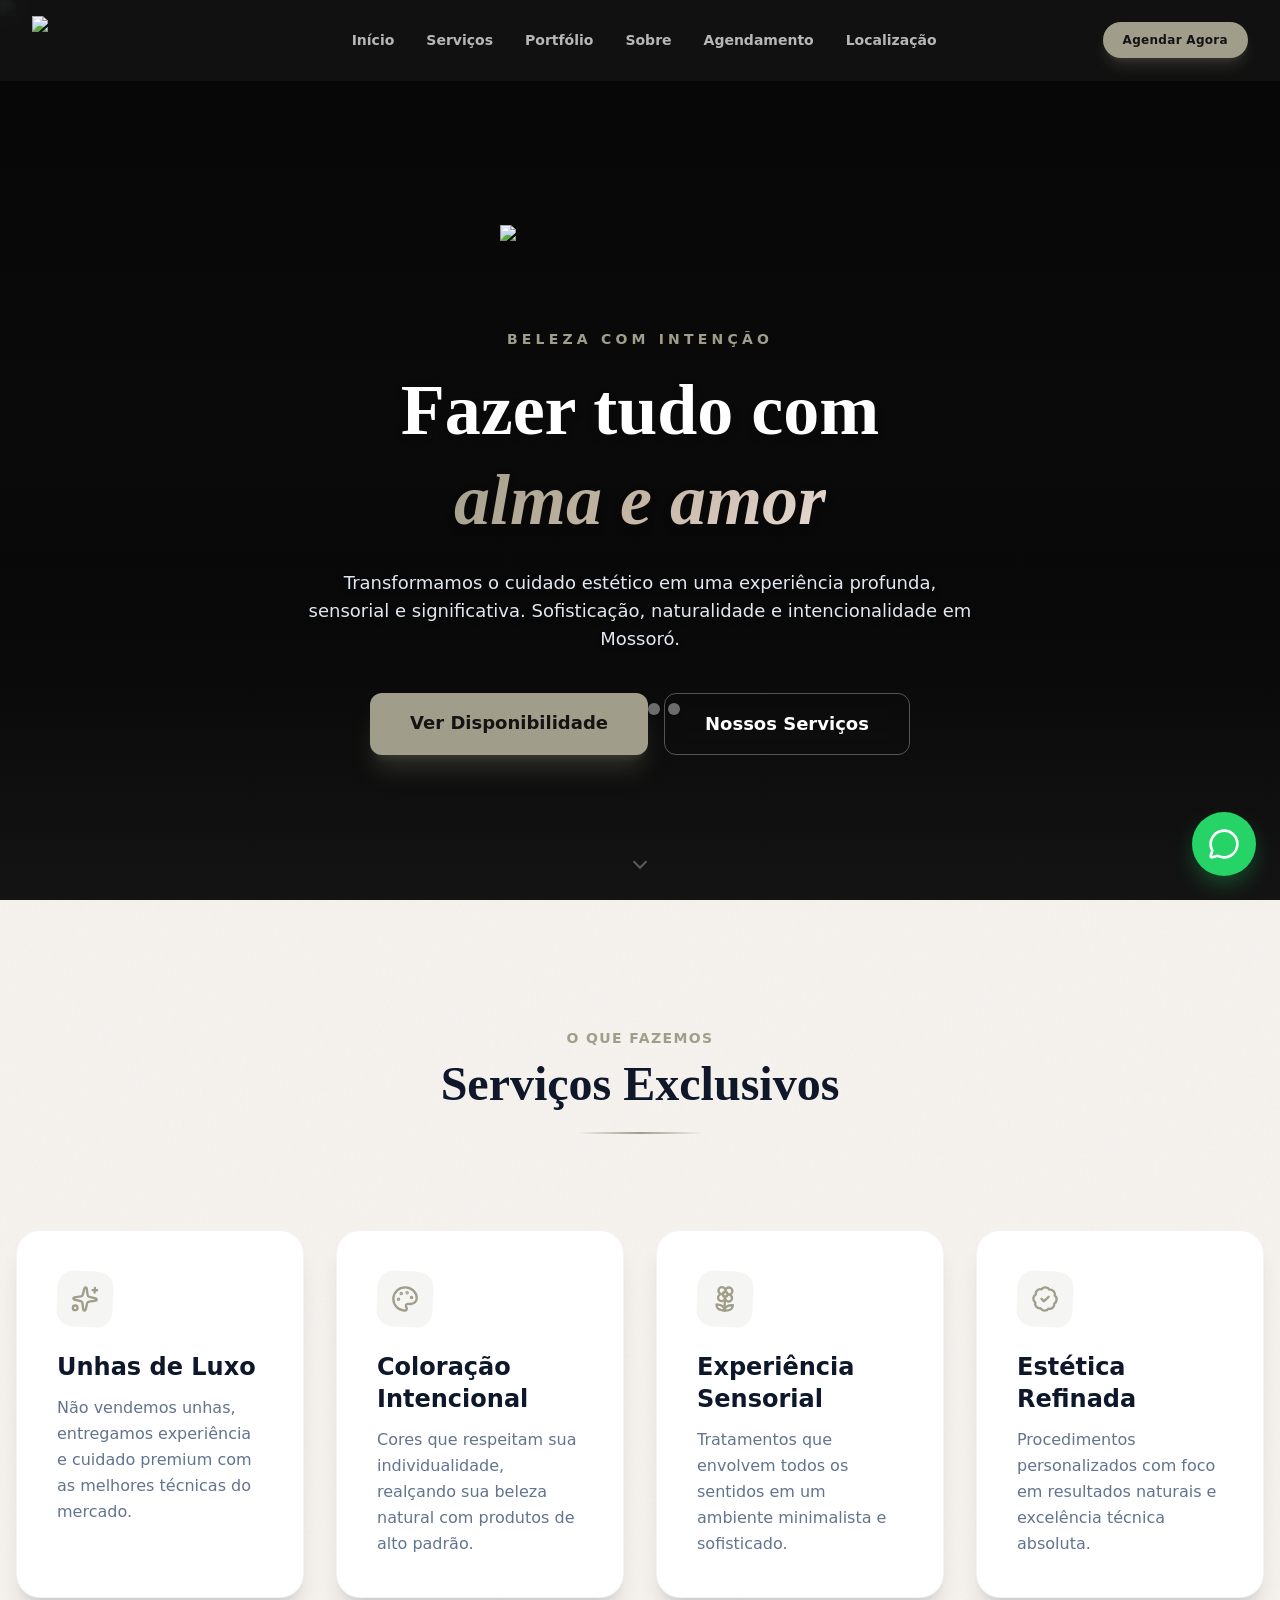
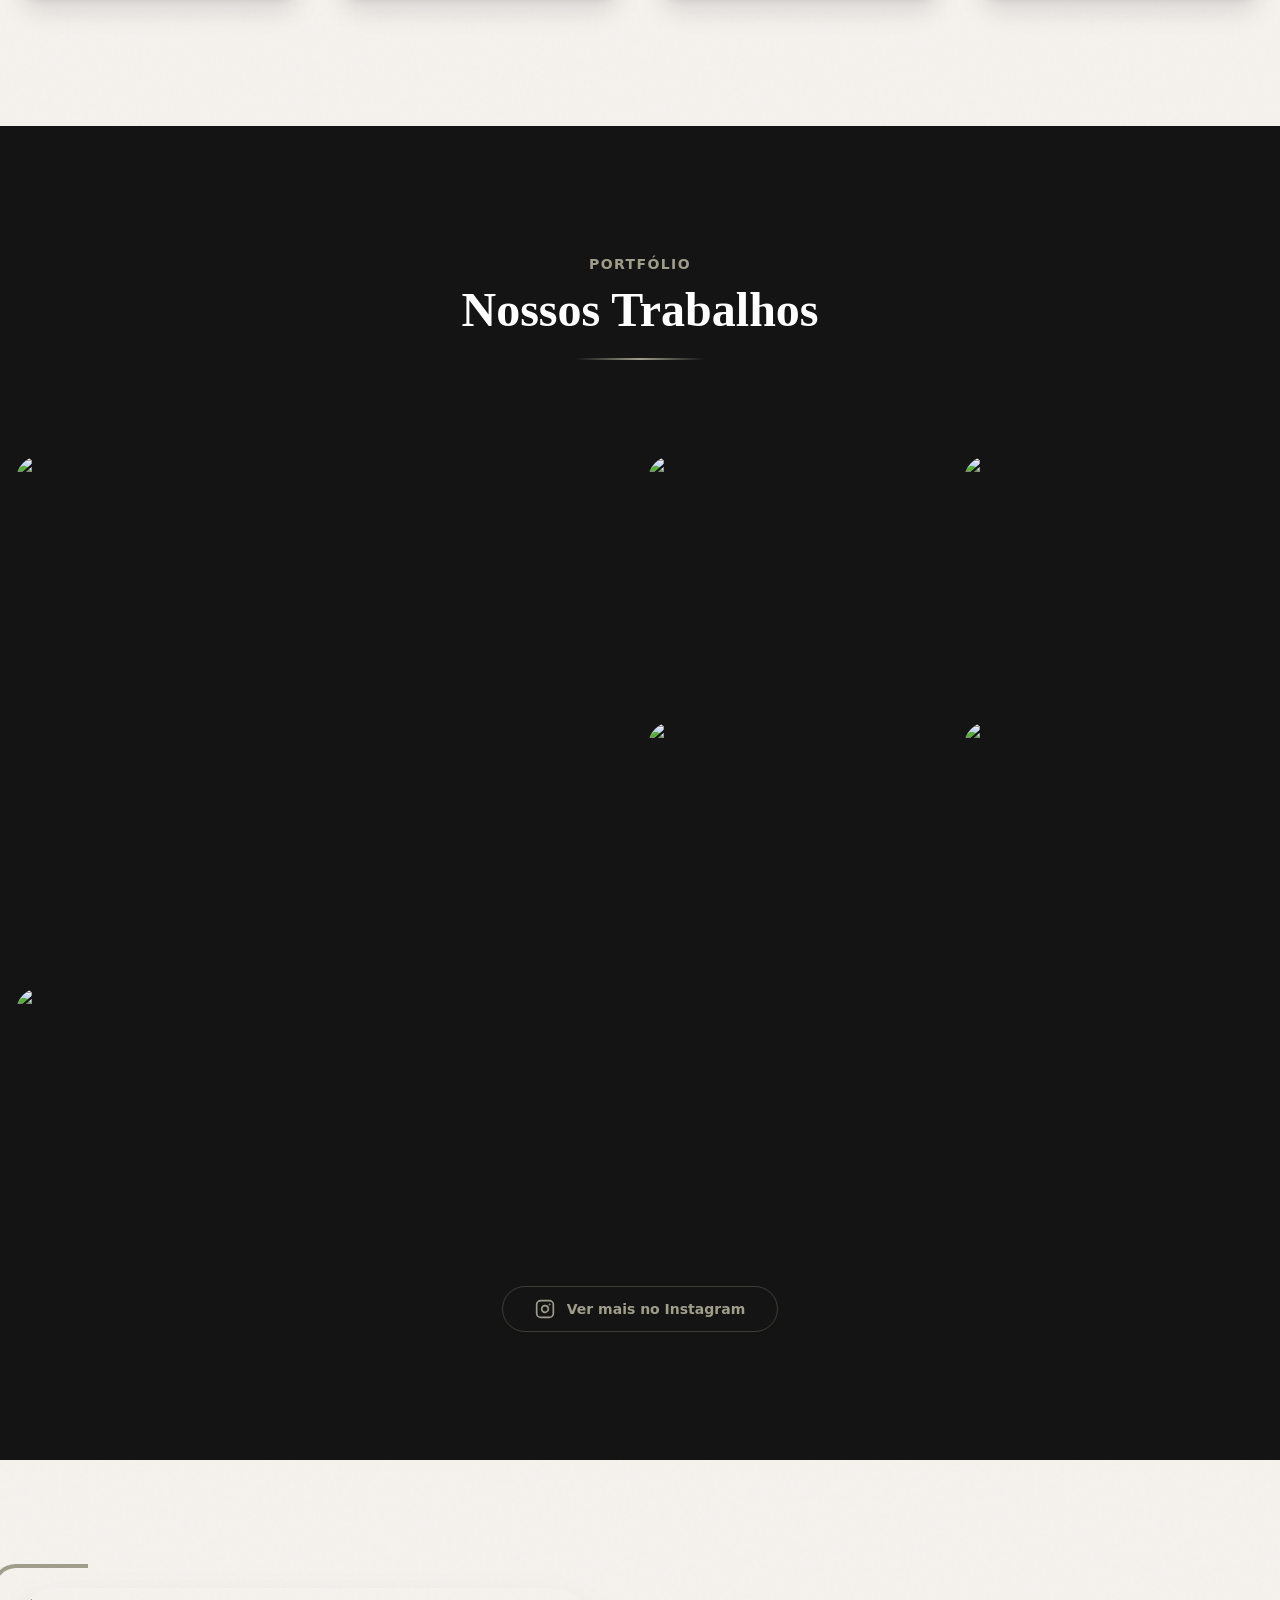
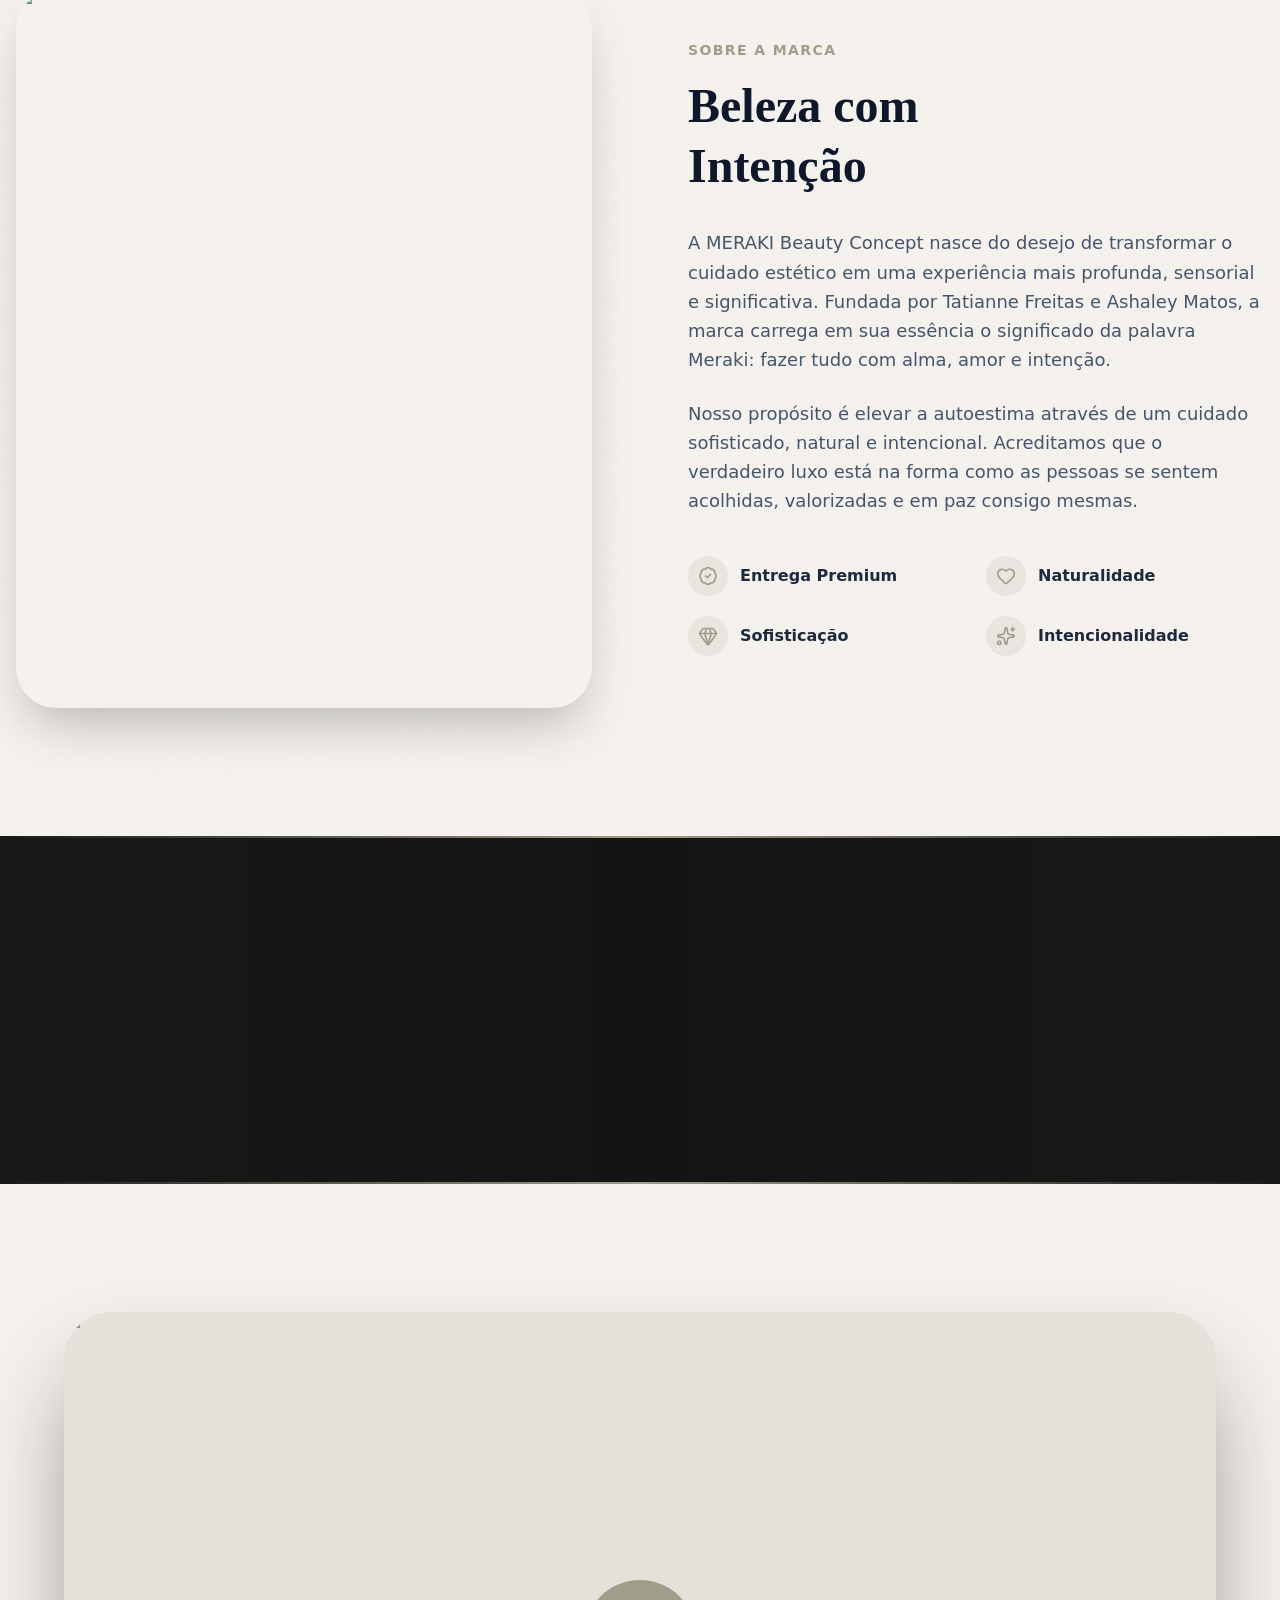
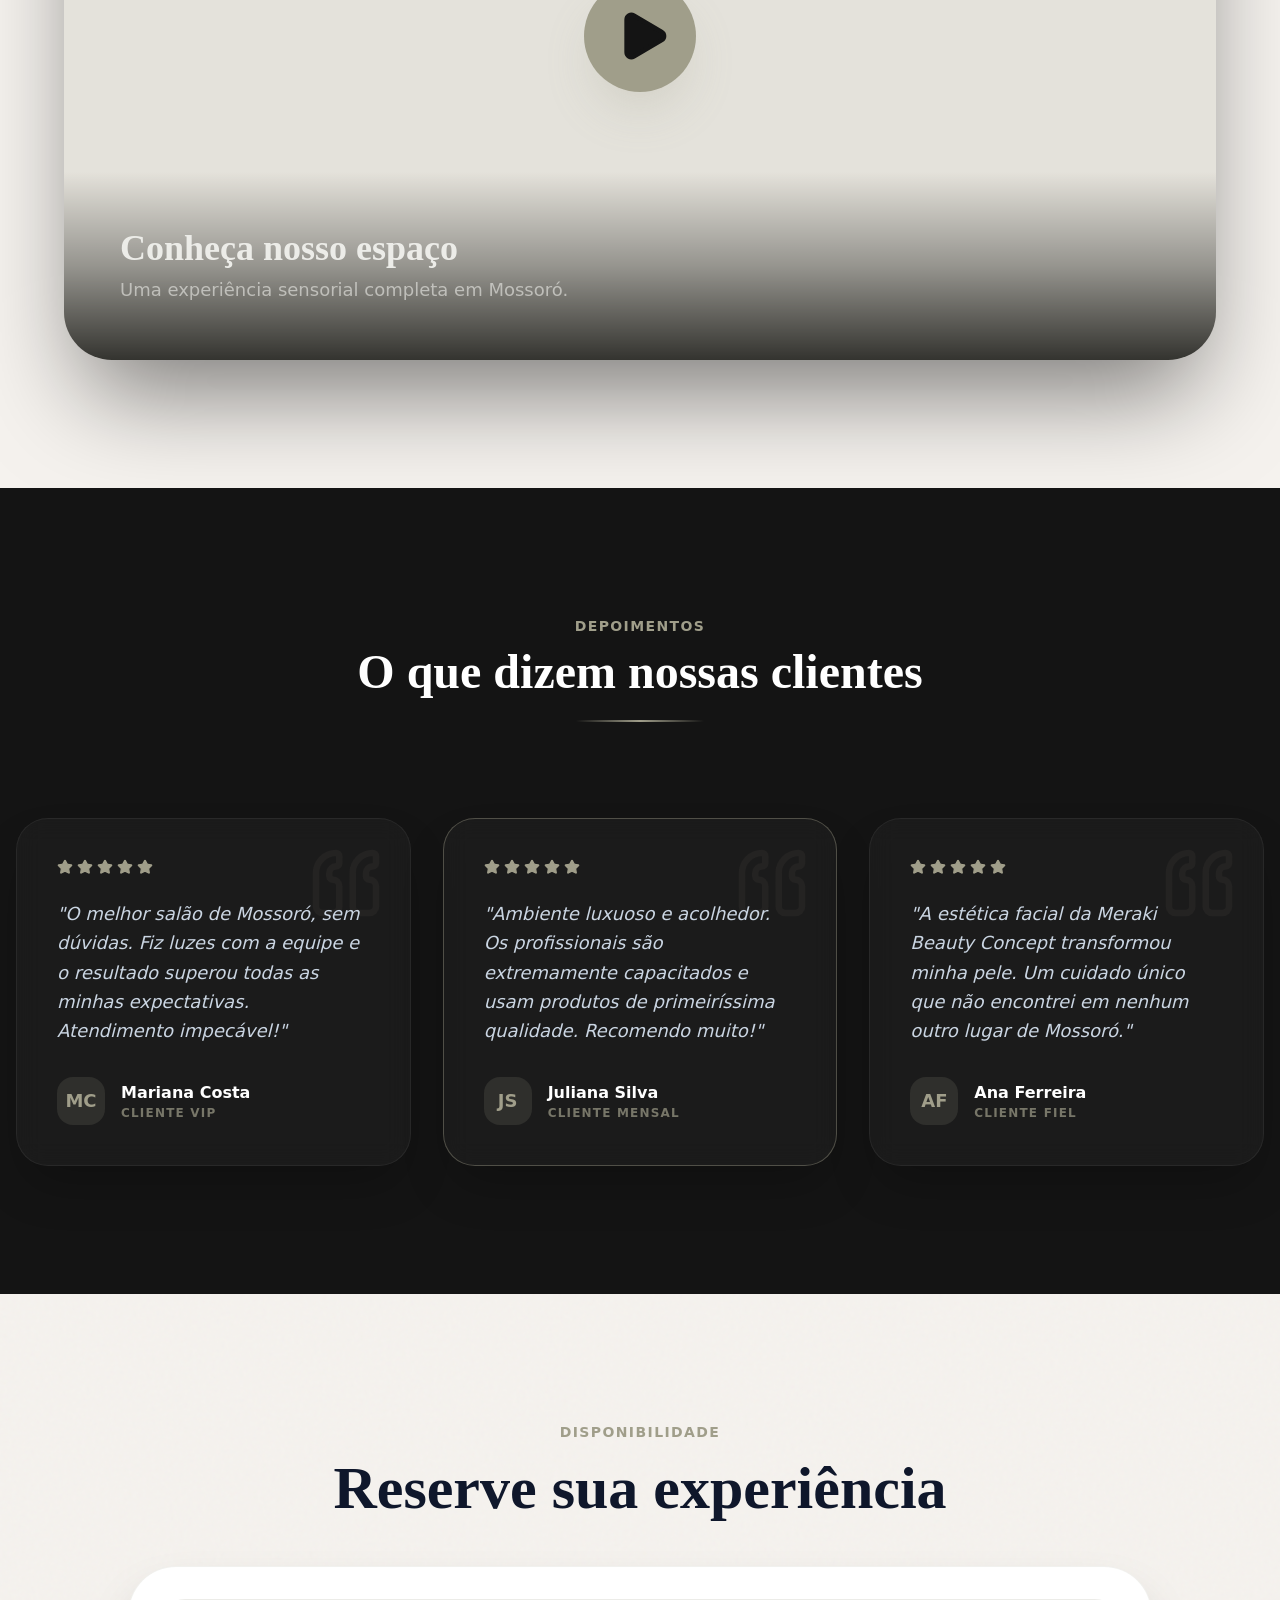
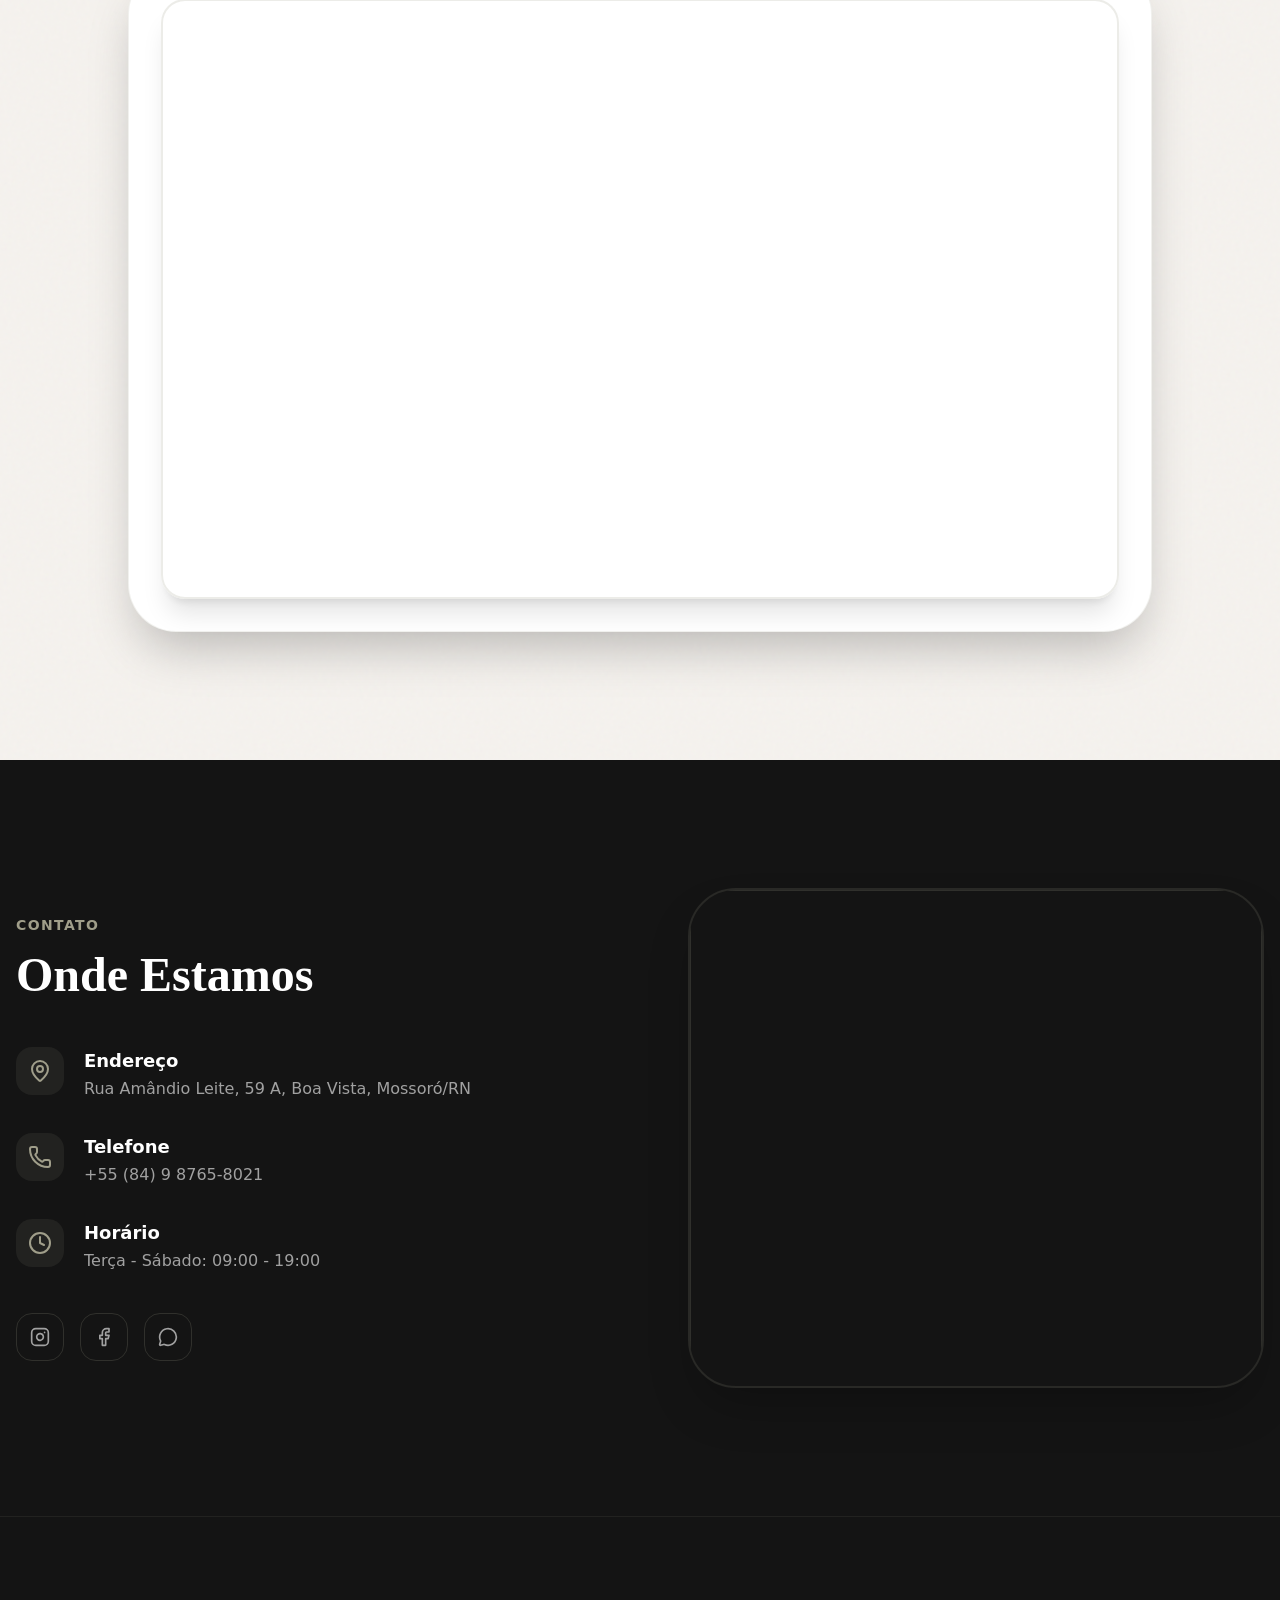
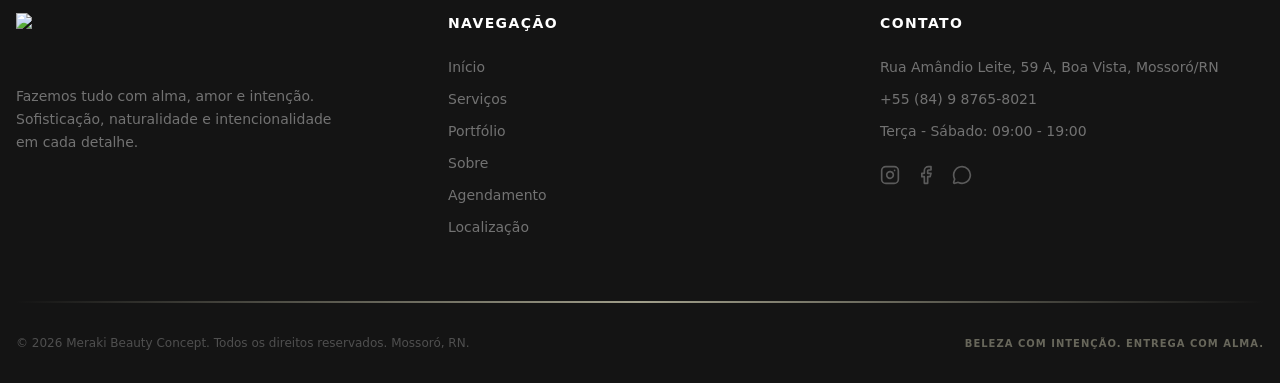
==== commit f2ea3bd6: "no jekyll try 2" ====
--- a/index.html
+++ b/index.html
@@ -1 +1 @@
-<!DOCTYPE html><!--bVJ_3_T7FKBKwQ_XB8VHk--><html lang="pt-BR" class="dark scroll-smooth"><head><meta charSet="utf-8"/><meta name="viewport" content="width=device-width, initial-scale=1"/><link rel="preload" as="image" href="https://merakibeautyconcept.com.br/assets/logo-white.png"/><link rel="preload" as="image" href="https://images.unsplash.com/photo-1560066984-138dadb4c035?q=80&amp;w=1920&amp;auto=format&amp;fit=crop" referrerPolicy="no-referrer"/><link rel="stylesheet" href="/_next/static/css/ecb8bbc9cac89e2f.css" data-precedence="next"/><link rel="preload" as="script" fetchPriority="low" href="/_next/static/chunks/webpack-e89cffeeaa8c5bd0.js"/><script src="/_next/static/chunks/4bd1b696-21f374d1156f834a.js" async=""></script><script src="/_next/static/chunks/255-d2ac731a4af32857.js" async=""></script><script src="/_next/static/chunks/main-app-a35ea56368145967.js" async=""></script><script src="/_next/static/chunks/app/error-dea49e0301c56ff0.js" async=""></script><script src="/_next/static/chunks/app/not-found-4c83c46f884b4147.js" async=""></script><script src="/_next/static/chunks/914-a645a1ba36e8caa2.js" async=""></script><script src="/_next/static/chunks/app/page-ebdca526535ff834.js" async=""></script><title>Meraki Beauty Concept | Beleza com Intenção</title><meta name="description" content="Elevar a autoestima através de um cuidado sofisticado, natural e intencional. Salão de beleza premium em Mossoró, RN."/><meta name="author" content="Meraki Beauty Concept"/><meta name="keywords" content="salão de beleza,Mossoró,estética,unhas,coloração,beauty concept,Meraki"/><meta property="og:title" content="Meraki Beauty Concept | Beleza com Intenção"/><meta property="og:description" content="Transformamos o cuidado estético em uma experiência profunda, sensorial e significativa. Sofisticação, naturalidade e intencionalidade em Mossoró."/><meta property="og:site_name" content="Meraki Beauty Concept"/><meta property="og:locale" content="pt_BR"/><meta property="og:type" content="website"/><meta name="twitter:card" content="summary_large_image"/><meta name="twitter:title" content="Meraki Beauty Concept | Beleza com Intenção"/><meta name="twitter:description" content="Transformamos o cuidado estético em uma experiência profunda, sensorial e significativa."/><link rel="icon" href="/assets/logo.png"/><link rel="apple-touch-icon" href="/assets/logo.png"/><script type="application/ld+json">{"@context":"https://schema.org","@type":"BeautySalon","name":"Meraki Beauty Concept","description":"Elevar a autoestima através de um cuidado sofisticado, natural e intencional.","address":{"@type":"PostalAddress","streetAddress":"Rua Lopes Trovão","addressLocality":"Mossoró","addressRegion":"RN","postalCode":"59600-000","addressCountry":"BR"},"telephone":"+55-84-98765-8021","openingHours":"Tu-Sa 09:00-19:00","url":"https://merakibeautyconcept.com.br","sameAs":["https://www.instagram.com/meraki.beautyconcept","https://www.facebook.com/merakibeautyconcept"]}</script><script src="/_next/static/chunks/polyfills-42372ed130431b0a.js" noModule=""></script></head><body class="__variable_069ab3 __variable_f24683 font-sans antialiased bg-background-light dark:bg-background-dark text-slate-900 dark:text-slate-100 transition-colors duration-300"><div hidden=""><!--$--><!--/$--></div><div class="min-h-screen selection:bg-primary/30"><header class="fixed top-0 w-full z-50 transition-all duration-500 bg-background-dark/80 backdrop-blur-md border-b border-transparent"><div class="max-w-7xl mx-auto px-4 sm:px-6 lg:px-8"><div class="flex justify-between items-center h-20"><a href="#" class="flex items-center shrink-0"><img alt="Meraki Beauty Concept" width="160" height="50" decoding="async" data-nimg="1" class=" h-10 md:h-12 w-auto" style="color:transparent" src="https://merakibeautyconcept.github.io/assets/logo-white.png"/></a><nav class="hidden lg:flex items-center space-x-8"><a class="text-sm font-bold text-white/70 hover:text-primary transition-colors relative group py-2" href="#">Início<span class="absolute -bottom-0 left-0 w-0 h-0.5 bg-primary transition-all duration-300 group-hover:w-full"></span></a><a class="text-sm font-bold text-white/70 hover:text-primary transition-colors relative group py-2" href="#servicos">Serviços<span class="absolute -bottom-0 left-0 w-0 h-0.5 bg-primary transition-all duration-300 group-hover:w-full"></span></a><a class="text-sm font-bold text-white/70 hover:text-primary transition-colors relative group py-2" href="#portfolio">Portfólio<span class="absolute -bottom-0 left-0 w-0 h-0.5 bg-primary transition-all duration-300 group-hover:w-full"></span></a><a class="text-sm font-bold text-white/70 hover:text-primary transition-colors relative group py-2" href="#sobre">Sobre<span class="absolute -bottom-0 left-0 w-0 h-0.5 bg-primary transition-all duration-300 group-hover:w-full"></span></a><a class="text-sm font-bold text-white/70 hover:text-primary transition-colors relative group py-2" href="#agendamento">Agendamento<span class="absolute -bottom-0 left-0 w-0 h-0.5 bg-primary transition-all duration-300 group-hover:w-full"></span></a><a class="text-sm font-bold text-white/70 hover:text-primary transition-colors relative group py-2" href="#localizacao">Localização<span class="absolute -bottom-0 left-0 w-0 h-0.5 bg-primary transition-all duration-300 group-hover:w-full"></span></a></nav><div class="flex items-center gap-3"><a class="hidden sm:inline-flex bg-primary text-background-dark px-5 py-2.5 rounded-full font-black text-xs tracking-wide shadow-lg shadow-primary/20 hover:bg-warm-beige transition-colors" href="#agendamento" tabindex="0">Agendar Agora</a><button class="lg:hidden relative w-10 h-10 flex items-center justify-center rounded-xl hover:bg-white/10 transition-colors" aria-label="Abrir menu"><span class="hamburger-line absolute w-6 h-0.5 bg-white rounded-full -translate-y-2"></span><span class="hamburger-line absolute w-6 h-0.5 bg-white rounded-full opacity-100"></span><span class="hamburger-line absolute w-6 h-0.5 bg-white rounded-full translate-y-2"></span></button></div></div></div></header><section class="relative h-screen flex items-center justify-center overflow-hidden"><div class="absolute inset-0 z-0"><div class="absolute inset-0 bg-gradient-to-b from-black/70 via-black/50 to-background-dark z-10"></div><div class="absolute inset-0" style="opacity:0;transform:scale(1.1)"><img alt="Hero Background" referrerPolicy="no-referrer" decoding="async" data-nimg="fill" class="object-cover" style="position:absolute;height:100%;width:100%;left:0;top:0;right:0;bottom:0;color:transparent" src="https://images.unsplash.com/photo-1560066984-138dadb4c035?q=80&amp;w=1920&amp;auto=format&amp;fit=crop"/></div></div><div class="relative z-20 text-center px-4 max-w-4xl mt-20"><div class="mb-6" style="opacity:0;transform:scale(0.8)"><img alt="Meraki Beauty Concept" loading="lazy" width="280" height="80" decoding="async" data-nimg="1" class=" mx-auto h-16 md:h-20 w-auto" style="color:transparent" src="https://merakibeautyconcept.github.io/assets/logo-white.png"/></div><span class="text-primary font-bold tracking-[0.3em] uppercase mb-4 block text-xs md:text-sm" style="opacity:0;transform:translateY(20px)">Beleza com Intenção</span><h1 class="text-3xl md:text-5xl lg:text-7xl font-black text-white mb-6 leading-tight drop-shadow-lg font-display" style="opacity:0;transform:translateY(30px)">Fazer tudo com<br/><span class="text-gradient italic">alma e amor</span></h1><p class="text-base md:text-lg text-slate-200 mb-10 max-w-2xl mx-auto drop-shadow-md" style="opacity:0;transform:translateY(30px)">Transformamos o cuidado estético em uma experiência profunda, sensorial e significativa. Sofisticação, naturalidade e intencionalidade em Mossoró.</p><div class="flex flex-col sm:flex-row gap-4 justify-center" style="opacity:0;transform:translateY(30px)"><a class="bg-primary text-background-dark px-8 py-3 md:px-10 md:py-4 rounded-xl font-bold text-base md:text-lg hover:bg-warm-beige transition-all shadow-xl shadow-primary/20" href="#agendamento">Ver Disponibilidade</a><a class="border border-white/30 backdrop-blur-sm text-white px-8 py-3 md:px-10 md:py-4 rounded-xl font-bold text-base md:text-lg hover:bg-white/10 transition-all" href="#servicos">Nossos Serviços</a></div><div class="absolute bottom-10 left-0 right-0 flex justify-center gap-2"><button class="w-3 h-3 rounded-full transition-all duration-500 bg-primary w-10" aria-label="Ir para imagem 1"></button><button class="w-3 h-3 rounded-full transition-all duration-500 bg-white/40 hover:bg-white/70" aria-label="Ir para imagem 2"></button><button class="w-3 h-3 rounded-full transition-all duration-500 bg-white/40 hover:bg-white/70" aria-label="Ir para imagem 3"></button></div></div><div class="absolute bottom-6 left-1/2 -translate-x-1/2 z-20"><svg xmlns="http://www.w3.org/2000/svg" width="24" height="24" viewBox="0 0 24 24" fill="none" stroke="currentColor" stroke-width="2" stroke-linecap="round" stroke-linejoin="round" class="lucide lucide-chevron-down w-6 h-6 text-white/30" aria-hidden="true"><path d="m6 9 6 6 6-6"></path></svg></div></section><section class="py-20 md:py-32 px-4 bg-background-light dark:bg-background-dark overflow-hidden relative grain-overlay" id="servicos"><div class="max-w-7xl mx-auto relative z-10"><div class="text-center mb-16 md:mb-24" style="opacity:0;transform:translateY(30px)"><h2 class="text-primary font-bold tracking-widest uppercase text-xs md:text-sm mb-3">O que fazemos</h2><h3 class="text-4xl md:text-5xl font-black mb-6 text-slate-900 dark:text-white font-display">Serviços Exclusivos</h3><div class="separator-line w-32 mx-auto"></div></div><div class="grid grid-cols-1 md:grid-cols-2 lg:grid-cols-4 gap-6 md:gap-8" style="opacity:0"><div class="bg-white dark:bg-white/[0.03] backdrop-blur-md border border-slate-200/50 dark:border-white/[0.06] shadow-xl hover:shadow-2xl p-8 md:p-10 rounded-3xl group hover:border-primary/40 transition-all duration-500" style="opacity:0;transform:translateY(30px) scale(0.95)"><div class="w-14 h-14 bg-primary/10 rounded-2xl flex items-center justify-center mb-6 group-hover:bg-primary transition-all duration-500 rotate-3 group-hover:rotate-0"><svg xmlns="http://www.w3.org/2000/svg" width="24" height="24" viewBox="0 0 24 24" fill="none" stroke="currentColor" stroke-width="2" stroke-linecap="round" stroke-linejoin="round" class="lucide lucide-sparkles text-primary group-hover:text-background-dark w-7 h-7 transition-colors" aria-hidden="true"><path d="M11.017 2.814a1 1 0 0 1 1.966 0l1.051 5.558a2 2 0 0 0 1.594 1.594l5.558 1.051a1 1 0 0 1 0 1.966l-5.558 1.051a2 2 0 0 0-1.594 1.594l-1.051 5.558a1 1 0 0 1-1.966 0l-1.051-5.558a2 2 0 0 0-1.594-1.594l-5.558-1.051a1 1 0 0 1 0-1.966l5.558-1.051a2 2 0 0 0 1.594-1.594z"></path><path d="M20 2v4"></path><path d="M22 4h-4"></path><circle cx="4" cy="20" r="2"></circle></svg></div><h4 class="text-xl md:text-2xl font-black mb-3 text-slate-900 dark:text-white">Unhas de Luxo</h4><p class="text-slate-500 dark:text-slate-400 text-sm md:text-base leading-relaxed">Não vendemos unhas, entregamos experiência e cuidado premium com as melhores técnicas do mercado.</p></div><div class="bg-white dark:bg-white/[0.03] backdrop-blur-md border border-slate-200/50 dark:border-white/[0.06] shadow-xl hover:shadow-2xl p-8 md:p-10 rounded-3xl group hover:border-primary/40 transition-all duration-500" style="opacity:0;transform:translateY(30px) scale(0.95)"><div class="w-14 h-14 bg-primary/10 rounded-2xl flex items-center justify-center mb-6 group-hover:bg-primary transition-all duration-500 rotate-3 group-hover:rotate-0"><svg xmlns="http://www.w3.org/2000/svg" width="24" height="24" viewBox="0 0 24 24" fill="none" stroke="currentColor" stroke-width="2" stroke-linecap="round" stroke-linejoin="round" class="lucide lucide-palette text-primary group-hover:text-background-dark w-7 h-7 transition-colors" aria-hidden="true"><path d="M12 22a1 1 0 0 1 0-20 10 9 0 0 1 10 9 5 5 0 0 1-5 5h-2.25a1.75 1.75 0 0 0-1.4 2.8l.3.4a1.75 1.75 0 0 1-1.4 2.8z"></path><circle cx="13.5" cy="6.5" r=".5" fill="currentColor"></circle><circle cx="17.5" cy="10.5" r=".5" fill="currentColor"></circle><circle cx="6.5" cy="12.5" r=".5" fill="currentColor"></circle><circle cx="8.5" cy="7.5" r=".5" fill="currentColor"></circle></svg></div><h4 class="text-xl md:text-2xl font-black mb-3 text-slate-900 dark:text-white">Coloração Intencional</h4><p class="text-slate-500 dark:text-slate-400 text-sm md:text-base leading-relaxed">Cores que respeitam sua individualidade, realçando sua beleza natural com produtos de alto padrão.</p></div><div class="bg-white dark:bg-white/[0.03] backdrop-blur-md border border-slate-200/50 dark:border-white/[0.06] shadow-xl hover:shadow-2xl p-8 md:p-10 rounded-3xl group hover:border-primary/40 transition-all duration-500" style="opacity:0;transform:translateY(30px) scale(0.95)"><div class="w-14 h-14 bg-primary/10 rounded-2xl flex items-center justify-center mb-6 group-hover:bg-primary transition-all duration-500 rotate-3 group-hover:rotate-0"><svg xmlns="http://www.w3.org/2000/svg" width="24" height="24" viewBox="0 0 24 24" fill="none" stroke="currentColor" stroke-width="2" stroke-linecap="round" stroke-linejoin="round" class="lucide lucide-flower2 lucide-flower-2 text-primary group-hover:text-background-dark w-7 h-7 transition-colors" aria-hidden="true"><path d="M12 5a3 3 0 1 1 3 3m-3-3a3 3 0 1 0-3 3m3-3v1M9 8a3 3 0 1 0 3 3M9 8h1m5 0a3 3 0 1 1-3 3m3-3h-1m-2 3v-1"></path><circle cx="12" cy="8" r="2"></circle><path d="M12 10v12"></path><path d="M12 22c4.2 0 7-1.667 7-5-4.2 0-7 1.667-7 5Z"></path><path d="M12 22c-4.2 0-7-1.667-7-5 4.2 0 7 1.667 7 5Z"></path></svg></div><h4 class="text-xl md:text-2xl font-black mb-3 text-slate-900 dark:text-white">Experiência Sensorial</h4><p class="text-slate-500 dark:text-slate-400 text-sm md:text-base leading-relaxed">Tratamentos que envolvem todos os sentidos em um ambiente minimalista e sofisticado.</p></div><div class="bg-white dark:bg-white/[0.03] backdrop-blur-md border border-slate-200/50 dark:border-white/[0.06] shadow-xl hover:shadow-2xl p-8 md:p-10 rounded-3xl group hover:border-primary/40 transition-all duration-500" style="opacity:0;transform:translateY(30px) scale(0.95)"><div class="w-14 h-14 bg-primary/10 rounded-2xl flex items-center justify-center mb-6 group-hover:bg-primary transition-all duration-500 rotate-3 group-hover:rotate-0"><svg xmlns="http://www.w3.org/2000/svg" width="24" height="24" viewBox="0 0 24 24" fill="none" stroke="currentColor" stroke-width="2" stroke-linecap="round" stroke-linejoin="round" class="lucide lucide-badge-check text-primary group-hover:text-background-dark w-7 h-7 transition-colors" aria-hidden="true"><path d="M3.85 8.62a4 4 0 0 1 4.78-4.77 4 4 0 0 1 6.74 0 4 4 0 0 1 4.78 4.78 4 4 0 0 1 0 6.74 4 4 0 0 1-4.77 4.78 4 4 0 0 1-6.75 0 4 4 0 0 1-4.78-4.77 4 4 0 0 1 0-6.76Z"></path><path d="m9 12 2 2 4-4"></path></svg></div><h4 class="text-xl md:text-2xl font-black mb-3 text-slate-900 dark:text-white">Estética Refinada</h4><p class="text-slate-500 dark:text-slate-400 text-sm md:text-base leading-relaxed">Procedimentos personalizados com foco em resultados naturais e excelência técnica absoluta.</p></div></div></div></section><section class="py-20 md:py-32 bg-background-dark px-4 overflow-hidden" id="portfolio"><div class="max-w-7xl mx-auto"><div class="text-center mb-16 md:mb-24" style="opacity:0;transform:translateY(30px)"><h2 class="text-primary font-bold tracking-widest uppercase text-xs md:text-sm mb-3">Portfólio</h2><h3 class="text-4xl md:text-5xl font-black mb-6 text-white font-display">Nossos Trabalhos</h3><div class="separator-line w-32 mx-auto"></div></div><div class="grid grid-cols-2 md:grid-cols-4 gap-3 md:gap-4 auto-rows-[200px] md:auto-rows-[250px]" style="opacity:0"><div class="relative rounded-2xl md:rounded-3xl overflow-hidden group cursor-pointer md:col-span-2 md:row-span-2" style="opacity:0;transform:scale(0.9)"><img alt="Nail Art Premium" referrerPolicy="no-referrer" loading="lazy" decoding="async" data-nimg="fill" class="object-cover transition-transform duration-700 group-hover:scale-110" style="position:absolute;height:100%;width:100%;left:0;top:0;right:0;bottom:0;color:transparent" src="https://images.unsplash.com/photo-1604654894610-df63bc536371?q=80&amp;w=800&amp;auto=format&amp;fit=crop"/><div class="absolute inset-0 bg-gradient-to-t from-black/80 via-black/20 to-transparent opacity-0 group-hover:opacity-100 transition-opacity duration-500 flex items-end p-5 md:p-6"><span class="text-white font-bold text-sm md:text-lg">Nail Art Premium</span></div></div><div class="relative rounded-2xl md:rounded-3xl overflow-hidden group cursor-pointer " style="opacity:0;transform:scale(0.9)"><img alt="Coloração" referrerPolicy="no-referrer" loading="lazy" decoding="async" data-nimg="fill" class="object-cover transition-transform duration-700 group-hover:scale-110" style="position:absolute;height:100%;width:100%;left:0;top:0;right:0;bottom:0;color:transparent" src="https://images.unsplash.com/photo-1562322140-8baeececf08b?q=80&amp;w=600&amp;auto=format&amp;fit=crop"/><div class="absolute inset-0 bg-gradient-to-t from-black/80 via-black/20 to-transparent opacity-0 group-hover:opacity-100 transition-opacity duration-500 flex items-end p-5 md:p-6"><span class="text-white font-bold text-sm md:text-lg">Coloração</span></div></div><div class="relative rounded-2xl md:rounded-3xl overflow-hidden group cursor-pointer " style="opacity:0;transform:scale(0.9)"><img alt="Tratamento Capilar" referrerPolicy="no-referrer" loading="lazy" decoding="async" data-nimg="fill" class="object-cover transition-transform duration-700 group-hover:scale-110" style="position:absolute;height:100%;width:100%;left:0;top:0;right:0;bottom:0;color:transparent" src="https://images.unsplash.com/photo-1522337360788-8b13dee7a37e?q=80&amp;w=600&amp;auto=format&amp;fit=crop"/><div class="absolute inset-0 bg-gradient-to-t from-black/80 via-black/20 to-transparent opacity-0 group-hover:opacity-100 transition-opacity duration-500 flex items-end p-5 md:p-6"><span class="text-white font-bold text-sm md:text-lg">Tratamento Capilar</span></div></div><div class="relative rounded-2xl md:rounded-3xl overflow-hidden group cursor-pointer " style="opacity:0;transform:scale(0.9)"><img alt="Estética Facial" referrerPolicy="no-referrer" loading="lazy" decoding="async" data-nimg="fill" class="object-cover transition-transform duration-700 group-hover:scale-110" style="position:absolute;height:100%;width:100%;left:0;top:0;right:0;bottom:0;color:transparent" src="https://images.unsplash.com/photo-1519014816548-bf5fe059798b?q=80&amp;w=600&amp;auto=format&amp;fit=crop"/><div class="absolute inset-0 bg-gradient-to-t from-black/80 via-black/20 to-transparent opacity-0 group-hover:opacity-100 transition-opacity duration-500 flex items-end p-5 md:p-6"><span class="text-white font-bold text-sm md:text-lg">Estética Facial</span></div></div><div class="relative rounded-2xl md:rounded-3xl overflow-hidden group cursor-pointer " style="opacity:0;transform:scale(0.9)"><img alt="Design de Sobrancelhas" referrerPolicy="no-referrer" loading="lazy" decoding="async" data-nimg="fill" class="object-cover transition-transform duration-700 group-hover:scale-110" style="position:absolute;height:100%;width:100%;left:0;top:0;right:0;bottom:0;color:transparent" src="https://images.unsplash.com/photo-1487412947147-5cebf100ffc2?q=80&amp;w=600&amp;auto=format&amp;fit=crop"/><div class="absolute inset-0 bg-gradient-to-t from-black/80 via-black/20 to-transparent opacity-0 group-hover:opacity-100 transition-opacity duration-500 flex items-end p-5 md:p-6"><span class="text-white font-bold text-sm md:text-lg">Design de Sobrancelhas</span></div></div><div class="relative rounded-2xl md:rounded-3xl overflow-hidden group cursor-pointer md:col-span-2" style="opacity:0;transform:scale(0.9)"><img alt="Skincare Premium" referrerPolicy="no-referrer" loading="lazy" decoding="async" data-nimg="fill" class="object-cover transition-transform duration-700 group-hover:scale-110" style="position:absolute;height:100%;width:100%;left:0;top:0;right:0;bottom:0;color:transparent" src="https://images.unsplash.com/photo-1570172619644-dfd03ed5d881?q=80&amp;w=800&amp;auto=format&amp;fit=crop"/><div class="absolute inset-0 bg-gradient-to-t from-black/80 via-black/20 to-transparent opacity-0 group-hover:opacity-100 transition-opacity duration-500 flex items-end p-5 md:p-6"><span class="text-white font-bold text-sm md:text-lg">Skincare Premium</span></div></div></div><div class="text-center mt-12" style="opacity:0;transform:translateY(20px)"><a href="https://www.instagram.com/meraki.beautyconcept" target="_blank" rel="noopener noreferrer" class="inline-flex items-center gap-3 border border-primary/30 text-primary px-8 py-3 rounded-full font-bold text-sm hover:bg-primary hover:text-background-dark transition-all duration-300"><svg xmlns="http://www.w3.org/2000/svg" width="24" height="24" viewBox="0 0 24 24" fill="none" stroke="currentColor" stroke-width="2" stroke-linecap="round" stroke-linejoin="round" class="lucide lucide-instagram w-5 h-5" aria-hidden="true"><rect width="20" height="20" x="2" y="2" rx="5" ry="5"></rect><path d="M16 11.37A4 4 0 1 1 12.63 8 4 4 0 0 1 16 11.37z"></path><line x1="17.5" x2="17.51" y1="6.5" y2="6.5"></line></svg>Ver mais no Instagram</a></div></div></section><section class="py-20 md:py-32 bg-background-light dark:bg-background-dark overflow-hidden relative grain-overlay" id="sobre"><div class="max-w-7xl mx-auto px-4 grid md:grid-cols-2 gap-16 md:gap-24 items-center relative z-10"><div class="relative" style="opacity:0;transform:translateX(-80px)"><div class="absolute -top-6 -left-6 w-24 h-24 border-t-4 border-l-4 border-primary rounded-tl-3xl z-0"></div><div class="relative z-10 w-full aspect-[4/5] rounded-[2.5rem] overflow-hidden shadow-2xl"><img alt="Equipe Meraki Beauty Concept" referrerPolicy="no-referrer" loading="lazy" decoding="async" data-nimg="fill" class="object-cover" style="position:absolute;height:100%;width:100%;left:0;top:0;right:0;bottom:0;color:transparent" src="https://images.unsplash.com/photo-1522337660859-02fbefca4702?q=80&amp;w=800&amp;auto=format&amp;fit=crop"/></div><div class="absolute -bottom-10 -right-6 bg-primary p-8 md:p-10 rounded-3xl z-20 shadow-2xl" style="transform:scale(0)"><p class="text-background-dark font-black text-4xl md:text-5xl">15+</p><p class="text-background-dark/80 font-bold text-xs md:text-sm uppercase tracking-tighter">Anos de Experiência</p></div></div><div style="opacity:0;transform:translateX(80px)"><h2 class="text-primary font-bold tracking-widest uppercase text-xs md:text-sm mb-4">Sobre a Marca</h2><h3 class="text-4xl md:text-5xl font-black mb-8 leading-tight text-slate-900 dark:text-white font-display">Beleza com<br/>Intenção</h3><p class="text-base md:text-lg text-slate-600 dark:text-slate-300 mb-6 leading-relaxed">A MERAKI Beauty Concept nasce do desejo de transformar o cuidado estético em uma experiência mais profunda, sensorial e significativa. Fundada por Tatianne Freitas e Ashaley Matos, a marca carrega em sua essência o significado da palavra Meraki: fazer tudo com alma, amor e intenção.</p><p class="text-base md:text-lg text-slate-600 dark:text-slate-300 mb-10 leading-relaxed">Nosso propósito é elevar a autoestima através de um cuidado sofisticado, natural e intencional. Acreditamos que o verdadeiro luxo está na forma como as pessoas se sentem acolhidas, valorizadas e em paz consigo mesmas.</p><div class="grid grid-cols-1 sm:grid-cols-2 gap-5"><div class="flex items-center gap-3 group"><div class="w-10 h-10 rounded-full bg-primary/15 flex items-center justify-center group-hover:bg-primary transition-all duration-300"><svg xmlns="http://www.w3.org/2000/svg" width="24" height="24" viewBox="0 0 24 24" fill="none" stroke="currentColor" stroke-width="2" stroke-linecap="round" stroke-linejoin="round" class="lucide lucide-badge-check text-primary group-hover:text-background-dark w-5 h-5 transition-colors" aria-hidden="true"><path d="M3.85 8.62a4 4 0 0 1 4.78-4.77 4 4 0 0 1 6.74 0 4 4 0 0 1 4.78 4.78 4 4 0 0 1 0 6.74 4 4 0 0 1-4.77 4.78 4 4 0 0 1-6.75 0 4 4 0 0 1-4.78-4.77 4 4 0 0 1 0-6.76Z"></path><path d="m9 12 2 2 4-4"></path></svg></div><span class="font-bold text-slate-800 dark:text-white">Entrega Premium</span></div><div class="flex items-center gap-3 group"><div class="w-10 h-10 rounded-full bg-primary/15 flex items-center justify-center group-hover:bg-primary transition-all duration-300"><svg xmlns="http://www.w3.org/2000/svg" width="24" height="24" viewBox="0 0 24 24" fill="none" stroke="currentColor" stroke-width="2" stroke-linecap="round" stroke-linejoin="round" class="lucide lucide-heart text-primary group-hover:text-background-dark w-5 h-5 transition-colors" aria-hidden="true"><path d="M2 9.5a5.5 5.5 0 0 1 9.591-3.676.56.56 0 0 0 .818 0A5.49 5.49 0 0 1 22 9.5c0 2.29-1.5 4-3 5.5l-5.492 5.313a2 2 0 0 1-3 .019L5 15c-1.5-1.5-3-3.2-3-5.5"></path></svg></div><span class="font-bold text-slate-800 dark:text-white">Naturalidade</span></div><div class="flex items-center gap-3 group"><div class="w-10 h-10 rounded-full bg-primary/15 flex items-center justify-center group-hover:bg-primary transition-all duration-300"><svg xmlns="http://www.w3.org/2000/svg" width="24" height="24" viewBox="0 0 24 24" fill="none" stroke="currentColor" stroke-width="2" stroke-linecap="round" stroke-linejoin="round" class="lucide lucide-gem text-primary group-hover:text-background-dark w-5 h-5 transition-colors" aria-hidden="true"><path d="M10.5 3 8 9l4 13 4-13-2.5-6"></path><path d="M17 3a2 2 0 0 1 1.6.8l3 4a2 2 0 0 1 .013 2.382l-7.99 10.986a2 2 0 0 1-3.247 0l-7.99-10.986A2 2 0 0 1 2.4 7.8l2.998-3.997A2 2 0 0 1 7 3z"></path><path d="M2 9h20"></path></svg></div><span class="font-bold text-slate-800 dark:text-white">Sofisticação</span></div><div class="flex items-center gap-3 group"><div class="w-10 h-10 rounded-full bg-primary/15 flex items-center justify-center group-hover:bg-primary transition-all duration-300"><svg xmlns="http://www.w3.org/2000/svg" width="24" height="24" viewBox="0 0 24 24" fill="none" stroke="currentColor" stroke-width="2" stroke-linecap="round" stroke-linejoin="round" class="lucide lucide-sparkles text-primary group-hover:text-background-dark w-5 h-5 transition-colors" aria-hidden="true"><path d="M11.017 2.814a1 1 0 0 1 1.966 0l1.051 5.558a2 2 0 0 0 1.594 1.594l5.558 1.051a1 1 0 0 1 0 1.966l-5.558 1.051a2 2 0 0 0-1.594 1.594l-1.051 5.558a1 1 0 0 1-1.966 0l-1.051-5.558a2 2 0 0 0-1.594-1.594l-5.558-1.051a1 1 0 0 1 0-1.966l5.558-1.051a2 2 0 0 0 1.594-1.594z"></path><path d="M20 2v4"></path><path d="M22 4h-4"></path><circle cx="4" cy="20" r="2"></circle></svg></div><span class="font-bold text-slate-800 dark:text-white">Intencionalidade</span></div></div></div></div></section><section class="py-16 md:py-24 bg-background-dark relative overflow-hidden"><div class="absolute inset-0 bg-gradient-to-r from-primary/[0.03] via-transparent to-primary/[0.03]"></div><div class="separator-line w-full absolute top-0"></div><div class="separator-line w-full absolute bottom-0"></div><div class="max-w-5xl mx-auto px-4 grid grid-cols-2 md:grid-cols-4 gap-10 md:gap-8 relative z-10" style="opacity:0;transform:translateY(30px)"><div class="text-center group"><div class="w-16 h-16 mx-auto bg-primary/10 rounded-2xl flex items-center justify-center mb-4 group-hover:bg-primary transition-all duration-500"><svg xmlns="http://www.w3.org/2000/svg" width="24" height="24" viewBox="0 0 24 24" fill="none" stroke="currentColor" stroke-width="2" stroke-linecap="round" stroke-linejoin="round" class="lucide lucide-calendar text-primary group-hover:text-background-dark w-7 h-7 transition-colors" aria-hidden="true"><path d="M8 2v4"></path><path d="M16 2v4"></path><rect width="18" height="18" x="3" y="4" rx="2"></rect><path d="M3 10h18"></path></svg></div><p class="text-4xl md:text-5xl font-black text-white mb-2">0<!-- -->+</p><p class="text-sm text-white/50 font-semibold uppercase tracking-widest">Anos</p></div><div class="text-center group"><div class="w-16 h-16 mx-auto bg-primary/10 rounded-2xl flex items-center justify-center mb-4 group-hover:bg-primary transition-all duration-500"><svg xmlns="http://www.w3.org/2000/svg" width="24" height="24" viewBox="0 0 24 24" fill="none" stroke="currentColor" stroke-width="2" stroke-linecap="round" stroke-linejoin="round" class="lucide lucide-users text-primary group-hover:text-background-dark w-7 h-7 transition-colors" aria-hidden="true"><path d="M16 21v-2a4 4 0 0 0-4-4H6a4 4 0 0 0-4 4v2"></path><path d="M16 3.128a4 4 0 0 1 0 7.744"></path><path d="M22 21v-2a4 4 0 0 0-3-3.87"></path><circle cx="9" cy="7" r="4"></circle></svg></div><p class="text-4xl md:text-5xl font-black text-white mb-2">0<!-- -->+</p><p class="text-sm text-white/50 font-semibold uppercase tracking-widest">Clientes</p></div><div class="text-center group"><div class="w-16 h-16 mx-auto bg-primary/10 rounded-2xl flex items-center justify-center mb-4 group-hover:bg-primary transition-all duration-500"><svg xmlns="http://www.w3.org/2000/svg" width="24" height="24" viewBox="0 0 24 24" fill="none" stroke="currentColor" stroke-width="2" stroke-linecap="round" stroke-linejoin="round" class="lucide lucide-award text-primary group-hover:text-background-dark w-7 h-7 transition-colors" aria-hidden="true"><path d="m15.477 12.89 1.515 8.526a.5.5 0 0 1-.81.47l-3.58-2.687a1 1 0 0 0-1.197 0l-3.586 2.686a.5.5 0 0 1-.81-.469l1.514-8.526"></path><circle cx="12" cy="8" r="6"></circle></svg></div><p class="text-4xl md:text-5xl font-black text-white mb-2">0<!-- -->+</p><p class="text-sm text-white/50 font-semibold uppercase tracking-widest">Procedimentos</p></div><div class="text-center group"><div class="w-16 h-16 mx-auto bg-primary/10 rounded-2xl flex items-center justify-center mb-4 group-hover:bg-primary transition-all duration-500"><svg xmlns="http://www.w3.org/2000/svg" width="24" height="24" viewBox="0 0 24 24" fill="none" stroke="currentColor" stroke-width="2" stroke-linecap="round" stroke-linejoin="round" class="lucide lucide-star text-primary group-hover:text-background-dark w-7 h-7 transition-colors" aria-hidden="true"><path d="M11.525 2.295a.53.53 0 0 1 .95 0l2.31 4.679a2.123 2.123 0 0 0 1.595 1.16l5.166.756a.53.53 0 0 1 .294.904l-3.736 3.638a2.123 2.123 0 0 0-.611 1.878l.882 5.14a.53.53 0 0 1-.771.56l-4.618-2.428a2.122 2.122 0 0 0-1.973 0L6.396 21.01a.53.53 0 0 1-.77-.56l.881-5.139a2.122 2.122 0 0 0-.611-1.879L2.16 9.795a.53.53 0 0 1 .294-.906l5.165-.755a2.122 2.122 0 0 0 1.597-1.16z"></path></svg></div><p class="text-4xl md:text-5xl font-black text-white mb-2">0<!-- -->%</p><p class="text-sm text-white/50 font-semibold uppercase tracking-widest">Satisfação</p></div></div></section><section class="py-20 md:py-32 bg-background-light dark:bg-background-dark px-4 overflow-hidden"><div class="max-w-6xl mx-auto"><div class="relative aspect-video rounded-[2rem] md:rounded-[3rem] overflow-hidden shadow-[0_50px_100px_-20px_rgba(0,0,0,0.5)] group cursor-pointer" style="opacity:0;transform:scale(0.9)"><div class="absolute inset-0 bg-primary/20 group-hover:bg-transparent transition-all duration-700 flex items-center justify-center z-20"><div class="w-20 h-20 md:w-28 md:h-28 bg-primary rounded-full flex items-center justify-center text-background-dark shadow-2xl shadow-primary/30"><svg xmlns="http://www.w3.org/2000/svg" width="24" height="24" viewBox="0 0 24 24" fill="none" stroke="currentColor" stroke-width="2" stroke-linecap="round" stroke-linejoin="round" class="lucide lucide-play w-10 h-10 md:w-14 md:h-14 ml-1.5 fill-current" aria-hidden="true"><path d="M5 5a2 2 0 0 1 3.008-1.728l11.997 6.998a2 2 0 0 1 .003 3.458l-12 7A2 2 0 0 1 5 19z"></path></svg></div></div><img alt="Conheça o espaço Meraki" referrerPolicy="no-referrer" loading="lazy" decoding="async" data-nimg="fill" class="object-cover z-0 transition-transform duration-1000 group-hover:scale-110" style="position:absolute;height:100%;width:100%;left:0;top:0;right:0;bottom:0;color:transparent" src="https://images.unsplash.com/photo-1600948836101-f9ffda59d250?q=80&amp;w=1920&amp;auto=format&amp;fit=crop"/><div class="absolute bottom-0 left-0 right-0 p-8 md:p-14 bg-gradient-to-t from-black/90 via-black/40 to-transparent z-10"><h4 class="text-white text-2xl md:text-4xl font-black mb-2 font-display">Conheça nosso espaço</h4><p class="text-white/60 text-base md:text-lg">Uma experiência sensorial completa em Mossoró.</p></div></div></div></section><section class="py-20 md:py-32 bg-background-dark px-4 overflow-hidden"><div class="max-w-7xl mx-auto"><div class="text-center mb-16 md:mb-24" style="opacity:0;transform:translateY(30px)"><h2 class="text-primary font-bold tracking-widest uppercase text-xs md:text-sm mb-3">Depoimentos</h2><h3 class="text-4xl md:text-5xl font-black mb-6 text-white font-display">O que dizem nossas clientes</h3><div class="separator-line w-32 mx-auto"></div></div><div class="grid md:grid-cols-3 gap-6 md:gap-8"><div class="bg-white/[0.03] backdrop-blur-md border border-white/[0.06] shadow-2xl p-8 md:p-10 rounded-[2rem] relative group hover:border-primary/30 transition-all duration-500" style="opacity:0;transform:translateY(50px)"><svg xmlns="http://www.w3.org/2000/svg" width="24" height="24" viewBox="0 0 24 24" fill="none" stroke="currentColor" stroke-width="2" stroke-linecap="round" stroke-linejoin="round" class="lucide lucide-quote text-primary/[0.06] w-20 h-20 absolute top-6 right-6 rotate-180 group-hover:text-primary/[0.12] transition-colors" aria-hidden="true"><path d="M16 3a2 2 0 0 0-2 2v6a2 2 0 0 0 2 2 1 1 0 0 1 1 1v1a2 2 0 0 1-2 2 1 1 0 0 0-1 1v2a1 1 0 0 0 1 1 6 6 0 0 0 6-6V5a2 2 0 0 0-2-2z"></path><path d="M5 3a2 2 0 0 0-2 2v6a2 2 0 0 0 2 2 1 1 0 0 1 1 1v1a2 2 0 0 1-2 2 1 1 0 0 0-1 1v2a1 1 0 0 0 1 1 6 6 0 0 0 6-6V5a2 2 0 0 0-2-2z"></path></svg><div class="flex gap-1 mb-6"><svg xmlns="http://www.w3.org/2000/svg" width="24" height="24" viewBox="0 0 24 24" fill="none" stroke="currentColor" stroke-width="2" stroke-linecap="round" stroke-linejoin="round" class="lucide lucide-star text-primary w-4 h-4 fill-current" aria-hidden="true"><path d="M11.525 2.295a.53.53 0 0 1 .95 0l2.31 4.679a2.123 2.123 0 0 0 1.595 1.16l5.166.756a.53.53 0 0 1 .294.904l-3.736 3.638a2.123 2.123 0 0 0-.611 1.878l.882 5.14a.53.53 0 0 1-.771.56l-4.618-2.428a2.122 2.122 0 0 0-1.973 0L6.396 21.01a.53.53 0 0 1-.77-.56l.881-5.139a2.122 2.122 0 0 0-.611-1.879L2.16 9.795a.53.53 0 0 1 .294-.906l5.165-.755a2.122 2.122 0 0 0 1.597-1.16z"></path></svg><svg xmlns="http://www.w3.org/2000/svg" width="24" height="24" viewBox="0 0 24 24" fill="none" stroke="currentColor" stroke-width="2" stroke-linecap="round" stroke-linejoin="round" class="lucide lucide-star text-primary w-4 h-4 fill-current" aria-hidden="true"><path d="M11.525 2.295a.53.53 0 0 1 .95 0l2.31 4.679a2.123 2.123 0 0 0 1.595 1.16l5.166.756a.53.53 0 0 1 .294.904l-3.736 3.638a2.123 2.123 0 0 0-.611 1.878l.882 5.14a.53.53 0 0 1-.771.56l-4.618-2.428a2.122 2.122 0 0 0-1.973 0L6.396 21.01a.53.53 0 0 1-.77-.56l.881-5.139a2.122 2.122 0 0 0-.611-1.879L2.16 9.795a.53.53 0 0 1 .294-.906l5.165-.755a2.122 2.122 0 0 0 1.597-1.16z"></path></svg><svg xmlns="http://www.w3.org/2000/svg" width="24" height="24" viewBox="0 0 24 24" fill="none" stroke="currentColor" stroke-width="2" stroke-linecap="round" stroke-linejoin="round" class="lucide lucide-star text-primary w-4 h-4 fill-current" aria-hidden="true"><path d="M11.525 2.295a.53.53 0 0 1 .95 0l2.31 4.679a2.123 2.123 0 0 0 1.595 1.16l5.166.756a.53.53 0 0 1 .294.904l-3.736 3.638a2.123 2.123 0 0 0-.611 1.878l.882 5.14a.53.53 0 0 1-.771.56l-4.618-2.428a2.122 2.122 0 0 0-1.973 0L6.396 21.01a.53.53 0 0 1-.77-.56l.881-5.139a2.122 2.122 0 0 0-.611-1.879L2.16 9.795a.53.53 0 0 1 .294-.906l5.165-.755a2.122 2.122 0 0 0 1.597-1.16z"></path></svg><svg xmlns="http://www.w3.org/2000/svg" width="24" height="24" viewBox="0 0 24 24" fill="none" stroke="currentColor" stroke-width="2" stroke-linecap="round" stroke-linejoin="round" class="lucide lucide-star text-primary w-4 h-4 fill-current" aria-hidden="true"><path d="M11.525 2.295a.53.53 0 0 1 .95 0l2.31 4.679a2.123 2.123 0 0 0 1.595 1.16l5.166.756a.53.53 0 0 1 .294.904l-3.736 3.638a2.123 2.123 0 0 0-.611 1.878l.882 5.14a.53.53 0 0 1-.771.56l-4.618-2.428a2.122 2.122 0 0 0-1.973 0L6.396 21.01a.53.53 0 0 1-.77-.56l.881-5.139a2.122 2.122 0 0 0-.611-1.879L2.16 9.795a.53.53 0 0 1 .294-.906l5.165-.755a2.122 2.122 0 0 0 1.597-1.16z"></path></svg><svg xmlns="http://www.w3.org/2000/svg" width="24" height="24" viewBox="0 0 24 24" fill="none" stroke="currentColor" stroke-width="2" stroke-linecap="round" stroke-linejoin="round" class="lucide lucide-star text-primary w-4 h-4 fill-current" aria-hidden="true"><path d="M11.525 2.295a.53.53 0 0 1 .95 0l2.31 4.679a2.123 2.123 0 0 0 1.595 1.16l5.166.756a.53.53 0 0 1 .294.904l-3.736 3.638a2.123 2.123 0 0 0-.611 1.878l.882 5.14a.53.53 0 0 1-.771.56l-4.618-2.428a2.122 2.122 0 0 0-1.973 0L6.396 21.01a.53.53 0 0 1-.77-.56l.881-5.139a2.122 2.122 0 0 0-.611-1.879L2.16 9.795a.53.53 0 0 1 .294-.906l5.165-.755a2.122 2.122 0 0 0 1.597-1.16z"></path></svg></div><p class="text-slate-300 italic mb-8 leading-relaxed relative z-10 text-base md:text-lg">&quot;<!-- -->O melhor salão de Mossoró, sem dúvidas. Fiz luzes com a equipe e o resultado superou todas as minhas expectativas. Atendimento impecável!<!-- -->&quot;</p><div class="flex items-center gap-4"><div class="w-12 h-12 rounded-2xl bg-primary/15 flex items-center justify-center"><span class="font-black text-primary text-lg">MC</span></div><div><p class="font-black text-white text-base">Mariana Costa</p><p class="text-xs font-bold text-primary/70 uppercase tracking-widest">Cliente VIP</p></div></div></div><div class="bg-white/[0.03] backdrop-blur-md border border-primary/40 shadow-2xl p-8 md:p-10 rounded-[2rem] relative group hover:border-primary/30 transition-all duration-500" style="opacity:0;transform:translateY(50px)"><svg xmlns="http://www.w3.org/2000/svg" width="24" height="24" viewBox="0 0 24 24" fill="none" stroke="currentColor" stroke-width="2" stroke-linecap="round" stroke-linejoin="round" class="lucide lucide-quote text-primary/[0.06] w-20 h-20 absolute top-6 right-6 rotate-180 group-hover:text-primary/[0.12] transition-colors" aria-hidden="true"><path d="M16 3a2 2 0 0 0-2 2v6a2 2 0 0 0 2 2 1 1 0 0 1 1 1v1a2 2 0 0 1-2 2 1 1 0 0 0-1 1v2a1 1 0 0 0 1 1 6 6 0 0 0 6-6V5a2 2 0 0 0-2-2z"></path><path d="M5 3a2 2 0 0 0-2 2v6a2 2 0 0 0 2 2 1 1 0 0 1 1 1v1a2 2 0 0 1-2 2 1 1 0 0 0-1 1v2a1 1 0 0 0 1 1 6 6 0 0 0 6-6V5a2 2 0 0 0-2-2z"></path></svg><div class="flex gap-1 mb-6"><svg xmlns="http://www.w3.org/2000/svg" width="24" height="24" viewBox="0 0 24 24" fill="none" stroke="currentColor" stroke-width="2" stroke-linecap="round" stroke-linejoin="round" class="lucide lucide-star text-primary w-4 h-4 fill-current" aria-hidden="true"><path d="M11.525 2.295a.53.53 0 0 1 .95 0l2.31 4.679a2.123 2.123 0 0 0 1.595 1.16l5.166.756a.53.53 0 0 1 .294.904l-3.736 3.638a2.123 2.123 0 0 0-.611 1.878l.882 5.14a.53.53 0 0 1-.771.56l-4.618-2.428a2.122 2.122 0 0 0-1.973 0L6.396 21.01a.53.53 0 0 1-.77-.56l.881-5.139a2.122 2.122 0 0 0-.611-1.879L2.16 9.795a.53.53 0 0 1 .294-.906l5.165-.755a2.122 2.122 0 0 0 1.597-1.16z"></path></svg><svg xmlns="http://www.w3.org/2000/svg" width="24" height="24" viewBox="0 0 24 24" fill="none" stroke="currentColor" stroke-width="2" stroke-linecap="round" stroke-linejoin="round" class="lucide lucide-star text-primary w-4 h-4 fill-current" aria-hidden="true"><path d="M11.525 2.295a.53.53 0 0 1 .95 0l2.31 4.679a2.123 2.123 0 0 0 1.595 1.16l5.166.756a.53.53 0 0 1 .294.904l-3.736 3.638a2.123 2.123 0 0 0-.611 1.878l.882 5.14a.53.53 0 0 1-.771.56l-4.618-2.428a2.122 2.122 0 0 0-1.973 0L6.396 21.01a.53.53 0 0 1-.77-.56l.881-5.139a2.122 2.122 0 0 0-.611-1.879L2.16 9.795a.53.53 0 0 1 .294-.906l5.165-.755a2.122 2.122 0 0 0 1.597-1.16z"></path></svg><svg xmlns="http://www.w3.org/2000/svg" width="24" height="24" viewBox="0 0 24 24" fill="none" stroke="currentColor" stroke-width="2" stroke-linecap="round" stroke-linejoin="round" class="lucide lucide-star text-primary w-4 h-4 fill-current" aria-hidden="true"><path d="M11.525 2.295a.53.53 0 0 1 .95 0l2.31 4.679a2.123 2.123 0 0 0 1.595 1.16l5.166.756a.53.53 0 0 1 .294.904l-3.736 3.638a2.123 2.123 0 0 0-.611 1.878l.882 5.14a.53.53 0 0 1-.771.56l-4.618-2.428a2.122 2.122 0 0 0-1.973 0L6.396 21.01a.53.53 0 0 1-.77-.56l.881-5.139a2.122 2.122 0 0 0-.611-1.879L2.16 9.795a.53.53 0 0 1 .294-.906l5.165-.755a2.122 2.122 0 0 0 1.597-1.16z"></path></svg><svg xmlns="http://www.w3.org/2000/svg" width="24" height="24" viewBox="0 0 24 24" fill="none" stroke="currentColor" stroke-width="2" stroke-linecap="round" stroke-linejoin="round" class="lucide lucide-star text-primary w-4 h-4 fill-current" aria-hidden="true"><path d="M11.525 2.295a.53.53 0 0 1 .95 0l2.31 4.679a2.123 2.123 0 0 0 1.595 1.16l5.166.756a.53.53 0 0 1 .294.904l-3.736 3.638a2.123 2.123 0 0 0-.611 1.878l.882 5.14a.53.53 0 0 1-.771.56l-4.618-2.428a2.122 2.122 0 0 0-1.973 0L6.396 21.01a.53.53 0 0 1-.77-.56l.881-5.139a2.122 2.122 0 0 0-.611-1.879L2.16 9.795a.53.53 0 0 1 .294-.906l5.165-.755a2.122 2.122 0 0 0 1.597-1.16z"></path></svg><svg xmlns="http://www.w3.org/2000/svg" width="24" height="24" viewBox="0 0 24 24" fill="none" stroke="currentColor" stroke-width="2" stroke-linecap="round" stroke-linejoin="round" class="lucide lucide-star text-primary w-4 h-4 fill-current" aria-hidden="true"><path d="M11.525 2.295a.53.53 0 0 1 .95 0l2.31 4.679a2.123 2.123 0 0 0 1.595 1.16l5.166.756a.53.53 0 0 1 .294.904l-3.736 3.638a2.123 2.123 0 0 0-.611 1.878l.882 5.14a.53.53 0 0 1-.771.56l-4.618-2.428a2.122 2.122 0 0 0-1.973 0L6.396 21.01a.53.53 0 0 1-.77-.56l.881-5.139a2.122 2.122 0 0 0-.611-1.879L2.16 9.795a.53.53 0 0 1 .294-.906l5.165-.755a2.122 2.122 0 0 0 1.597-1.16z"></path></svg></div><p class="text-slate-300 italic mb-8 leading-relaxed relative z-10 text-base md:text-lg">&quot;<!-- -->Ambiente luxuoso e acolhedor. Os profissionais são extremamente capacitados e usam produtos de primeiríssima qualidade. Recomendo muito!<!-- -->&quot;</p><div class="flex items-center gap-4"><div class="w-12 h-12 rounded-2xl bg-primary/15 flex items-center justify-center"><span class="font-black text-primary text-lg">JS</span></div><div><p class="font-black text-white text-base">Juliana Silva</p><p class="text-xs font-bold text-primary/70 uppercase tracking-widest">Cliente Mensal</p></div></div></div><div class="bg-white/[0.03] backdrop-blur-md border border-white/[0.06] shadow-2xl p-8 md:p-10 rounded-[2rem] relative group hover:border-primary/30 transition-all duration-500" style="opacity:0;transform:translateY(50px)"><svg xmlns="http://www.w3.org/2000/svg" width="24" height="24" viewBox="0 0 24 24" fill="none" stroke="currentColor" stroke-width="2" stroke-linecap="round" stroke-linejoin="round" class="lucide lucide-quote text-primary/[0.06] w-20 h-20 absolute top-6 right-6 rotate-180 group-hover:text-primary/[0.12] transition-colors" aria-hidden="true"><path d="M16 3a2 2 0 0 0-2 2v6a2 2 0 0 0 2 2 1 1 0 0 1 1 1v1a2 2 0 0 1-2 2 1 1 0 0 0-1 1v2a1 1 0 0 0 1 1 6 6 0 0 0 6-6V5a2 2 0 0 0-2-2z"></path><path d="M5 3a2 2 0 0 0-2 2v6a2 2 0 0 0 2 2 1 1 0 0 1 1 1v1a2 2 0 0 1-2 2 1 1 0 0 0-1 1v2a1 1 0 0 0 1 1 6 6 0 0 0 6-6V5a2 2 0 0 0-2-2z"></path></svg><div class="flex gap-1 mb-6"><svg xmlns="http://www.w3.org/2000/svg" width="24" height="24" viewBox="0 0 24 24" fill="none" stroke="currentColor" stroke-width="2" stroke-linecap="round" stroke-linejoin="round" class="lucide lucide-star text-primary w-4 h-4 fill-current" aria-hidden="true"><path d="M11.525 2.295a.53.53 0 0 1 .95 0l2.31 4.679a2.123 2.123 0 0 0 1.595 1.16l5.166.756a.53.53 0 0 1 .294.904l-3.736 3.638a2.123 2.123 0 0 0-.611 1.878l.882 5.14a.53.53 0 0 1-.771.56l-4.618-2.428a2.122 2.122 0 0 0-1.973 0L6.396 21.01a.53.53 0 0 1-.77-.56l.881-5.139a2.122 2.122 0 0 0-.611-1.879L2.16 9.795a.53.53 0 0 1 .294-.906l5.165-.755a2.122 2.122 0 0 0 1.597-1.16z"></path></svg><svg xmlns="http://www.w3.org/2000/svg" width="24" height="24" viewBox="0 0 24 24" fill="none" stroke="currentColor" stroke-width="2" stroke-linecap="round" stroke-linejoin="round" class="lucide lucide-star text-primary w-4 h-4 fill-current" aria-hidden="true"><path d="M11.525 2.295a.53.53 0 0 1 .95 0l2.31 4.679a2.123 2.123 0 0 0 1.595 1.16l5.166.756a.53.53 0 0 1 .294.904l-3.736 3.638a2.123 2.123 0 0 0-.611 1.878l.882 5.14a.53.53 0 0 1-.771.56l-4.618-2.428a2.122 2.122 0 0 0-1.973 0L6.396 21.01a.53.53 0 0 1-.77-.56l.881-5.139a2.122 2.122 0 0 0-.611-1.879L2.16 9.795a.53.53 0 0 1 .294-.906l5.165-.755a2.122 2.122 0 0 0 1.597-1.16z"></path></svg><svg xmlns="http://www.w3.org/2000/svg" width="24" height="24" viewBox="0 0 24 24" fill="none" stroke="currentColor" stroke-width="2" stroke-linecap="round" stroke-linejoin="round" class="lucide lucide-star text-primary w-4 h-4 fill-current" aria-hidden="true"><path d="M11.525 2.295a.53.53 0 0 1 .95 0l2.31 4.679a2.123 2.123 0 0 0 1.595 1.16l5.166.756a.53.53 0 0 1 .294.904l-3.736 3.638a2.123 2.123 0 0 0-.611 1.878l.882 5.14a.53.53 0 0 1-.771.56l-4.618-2.428a2.122 2.122 0 0 0-1.973 0L6.396 21.01a.53.53 0 0 1-.77-.56l.881-5.139a2.122 2.122 0 0 0-.611-1.879L2.16 9.795a.53.53 0 0 1 .294-.906l5.165-.755a2.122 2.122 0 0 0 1.597-1.16z"></path></svg><svg xmlns="http://www.w3.org/2000/svg" width="24" height="24" viewBox="0 0 24 24" fill="none" stroke="currentColor" stroke-width="2" stroke-linecap="round" stroke-linejoin="round" class="lucide lucide-star text-primary w-4 h-4 fill-current" aria-hidden="true"><path d="M11.525 2.295a.53.53 0 0 1 .95 0l2.31 4.679a2.123 2.123 0 0 0 1.595 1.16l5.166.756a.53.53 0 0 1 .294.904l-3.736 3.638a2.123 2.123 0 0 0-.611 1.878l.882 5.14a.53.53 0 0 1-.771.56l-4.618-2.428a2.122 2.122 0 0 0-1.973 0L6.396 21.01a.53.53 0 0 1-.77-.56l.881-5.139a2.122 2.122 0 0 0-.611-1.879L2.16 9.795a.53.53 0 0 1 .294-.906l5.165-.755a2.122 2.122 0 0 0 1.597-1.16z"></path></svg><svg xmlns="http://www.w3.org/2000/svg" width="24" height="24" viewBox="0 0 24 24" fill="none" stroke="currentColor" stroke-width="2" stroke-linecap="round" stroke-linejoin="round" class="lucide lucide-star text-primary w-4 h-4 fill-current" aria-hidden="true"><path d="M11.525 2.295a.53.53 0 0 1 .95 0l2.31 4.679a2.123 2.123 0 0 0 1.595 1.16l5.166.756a.53.53 0 0 1 .294.904l-3.736 3.638a2.123 2.123 0 0 0-.611 1.878l.882 5.14a.53.53 0 0 1-.771.56l-4.618-2.428a2.122 2.122 0 0 0-1.973 0L6.396 21.01a.53.53 0 0 1-.77-.56l.881-5.139a2.122 2.122 0 0 0-.611-1.879L2.16 9.795a.53.53 0 0 1 .294-.906l5.165-.755a2.122 2.122 0 0 0 1.597-1.16z"></path></svg></div><p class="text-slate-300 italic mb-8 leading-relaxed relative z-10 text-base md:text-lg">&quot;<!-- -->A estética facial da Meraki Beauty Concept transformou minha pele. Um cuidado único que não encontrei em nenhum outro lugar de Mossoró.<!-- -->&quot;</p><div class="flex items-center gap-4"><div class="w-12 h-12 rounded-2xl bg-primary/15 flex items-center justify-center"><span class="font-black text-primary text-lg">AF</span></div><div><p class="font-black text-white text-base">Ana Ferreira</p><p class="text-xs font-bold text-primary/70 uppercase tracking-widest">Cliente Fiel</p></div></div></div></div></div></section><section class="py-20 md:py-32 px-4 bg-background-light dark:bg-background-dark overflow-hidden relative grain-overlay" id="agendamento"><div class="max-w-5xl mx-auto text-center relative z-10"><div style="opacity:0;transform:scale(0.95)"><h2 class="text-primary font-bold tracking-widest uppercase text-xs md:text-sm mb-4">Disponibilidade</h2><h3 class="text-4xl md:text-6xl font-black mb-12 text-slate-900 dark:text-white font-display">Reserve sua experiência</h3><div class="bg-white dark:bg-white/[0.03] p-4 md:p-8 rounded-[2rem] md:rounded-[3rem] shadow-2xl border border-primary/15"><div class="w-full h-[600px] overflow-hidden rounded-3xl border-2 border-primary/20 shadow-xl bg-white/80 dark:bg-white/5 backdrop-blur-md"><div style="width:100%;height:100%;overflow:scroll" id="my-cal-inline-studio"></div></div></div></div></div></section><section class="py-20 md:py-32 bg-background-dark px-4 overflow-hidden" id="localizacao"><div class="max-w-7xl mx-auto grid lg:grid-cols-2 gap-16 md:gap-24 items-center"><div style="opacity:0;transform:translateX(-50px)"><h2 class="text-primary font-bold tracking-widest uppercase text-xs md:text-sm mb-4">Contato</h2><h3 class="text-4xl md:text-5xl font-black mb-12 text-white font-display">Onde Estamos</h3><div class="space-y-8"><div class="flex items-start gap-5 group"><div class="w-12 h-12 rounded-2xl bg-primary/10 flex items-center justify-center shrink-0 group-hover:bg-primary transition-all duration-500"><svg xmlns="http://www.w3.org/2000/svg" width="24" height="24" viewBox="0 0 24 24" fill="none" stroke="currentColor" stroke-width="2" stroke-linecap="round" stroke-linejoin="round" class="lucide lucide-map-pin text-primary group-hover:text-background-dark w-6 h-6 transition-colors" aria-hidden="true"><path d="M20 10c0 4.993-5.539 10.193-7.399 11.799a1 1 0 0 1-1.202 0C9.539 20.193 4 14.993 4 10a8 8 0 0 1 16 0"></path><circle cx="12" cy="10" r="3"></circle></svg></div><div><p class="font-black text-lg text-white mb-0.5">Endereço</p><p class="text-base text-white/60 font-medium">Rua Amândio Leite, 59 A, Boa Vista, Mossoró/RN</p></div></div><div class="flex items-start gap-5 group"><div class="w-12 h-12 rounded-2xl bg-primary/10 flex items-center justify-center shrink-0 group-hover:bg-primary transition-all duration-500"><svg xmlns="http://www.w3.org/2000/svg" width="24" height="24" viewBox="0 0 24 24" fill="none" stroke="currentColor" stroke-width="2" stroke-linecap="round" stroke-linejoin="round" class="lucide lucide-phone text-primary group-hover:text-background-dark w-6 h-6 transition-colors" aria-hidden="true"><path d="M13.832 16.568a1 1 0 0 0 1.213-.303l.355-.465A2 2 0 0 1 17 15h3a2 2 0 0 1 2 2v3a2 2 0 0 1-2 2A18 18 0 0 1 2 4a2 2 0 0 1 2-2h3a2 2 0 0 1 2 2v3a2 2 0 0 1-.8 1.6l-.468.351a1 1 0 0 0-.292 1.233 14 14 0 0 0 6.392 6.384"></path></svg></div><div><p class="font-black text-lg text-white mb-0.5">Telefone</p><a class="text-base text-white/60 hover:text-primary transition-colors font-medium" href="tel:55084987658021">+55 (84) 9 8765-8021</a></div></div><div class="flex items-start gap-5 group"><div class="w-12 h-12 rounded-2xl bg-primary/10 flex items-center justify-center shrink-0 group-hover:bg-primary transition-all duration-500"><svg xmlns="http://www.w3.org/2000/svg" width="24" height="24" viewBox="0 0 24 24" fill="none" stroke="currentColor" stroke-width="2" stroke-linecap="round" stroke-linejoin="round" class="lucide lucide-clock text-primary group-hover:text-background-dark w-6 h-6 transition-colors" aria-hidden="true"><path d="M12 6v6l4 2"></path><circle cx="12" cy="12" r="10"></circle></svg></div><div><p class="font-black text-lg text-white mb-0.5">Horário</p><p class="text-base text-white/60 font-medium">Terça - Sábado: 09:00 - 19:00</p></div></div></div><div class="mt-10 flex gap-4"><a class="w-12 h-12 rounded-2xl border border-primary/20 flex items-center justify-center hover:bg-primary hover:text-background-dark hover:border-primary transition-all text-white/60" href="https://www.instagram.com/meraki.beautyconcept" target="_blank" rel="noopener noreferrer"><svg xmlns="http://www.w3.org/2000/svg" width="24" height="24" viewBox="0 0 24 24" fill="none" stroke="currentColor" stroke-width="2" stroke-linecap="round" stroke-linejoin="round" class="lucide lucide-instagram w-5 h-5" aria-hidden="true"><rect width="20" height="20" x="2" y="2" rx="5" ry="5"></rect><path d="M16 11.37A4 4 0 1 1 12.63 8 4 4 0 0 1 16 11.37z"></path><line x1="17.5" x2="17.51" y1="6.5" y2="6.5"></line></svg></a><a class="w-12 h-12 rounded-2xl border border-primary/20 flex items-center justify-center hover:bg-primary hover:text-background-dark hover:border-primary transition-all text-white/60" href="https://www.facebook.com/merakibeautyconcept" target="_blank" rel="noopener noreferrer"><svg xmlns="http://www.w3.org/2000/svg" width="24" height="24" viewBox="0 0 24 24" fill="none" stroke="currentColor" stroke-width="2" stroke-linecap="round" stroke-linejoin="round" class="lucide lucide-facebook w-5 h-5" aria-hidden="true"><path d="M18 2h-3a5 5 0 0 0-5 5v3H7v4h3v8h4v-8h3l1-4h-4V7a1 1 0 0 1 1-1h3z"></path></svg></a><a class="w-12 h-12 rounded-2xl border border-primary/20 flex items-center justify-center hover:bg-primary hover:text-background-dark hover:border-primary transition-all text-white/60" href="https://wa.me/5584987658021" target="_blank" rel="noopener noreferrer"><svg xmlns="http://www.w3.org/2000/svg" width="24" height="24" viewBox="0 0 24 24" fill="none" stroke="currentColor" stroke-width="2" stroke-linecap="round" stroke-linejoin="round" class="lucide lucide-message-circle w-5 h-5" aria-hidden="true"><path d="M2.992 16.342a2 2 0 0 1 .094 1.167l-1.065 3.29a1 1 0 0 0 1.236 1.168l3.413-.998a2 2 0 0 1 1.099.092 10 10 0 1 0-4.777-4.719"></path></svg></a></div></div><div class="rounded-[2rem] md:rounded-[3rem] overflow-hidden shadow-2xl border-2 border-primary/15 h-[450px] md:h-[500px]" style="opacity:0;transform:scale(0.95)"><div class="h-[400px] md:h-[500px] w-full rounded-3xl overflow-hidden shadow-2xl border border-primary/20"><iframe title="Localização Meraki Beauty Concept" width="100%" height="100%" style="border:0" loading="lazy" allowFullScreen="" referrerPolicy="no-referrer-when-downgrade" src="https://maps.google.com/maps?q=Rua%20Am%C3%A2ndio%20Leite%2C%2059%20A%2C%20Boa%20Vista%2C%20Mossor%C3%B3%2C%20RN%2C%20Brasil&amp;z=17&amp;output=embed"></iframe></div></div></div></section><footer class="pt-16 md:pt-24 pb-8 bg-background-dark border-t border-primary/10"><div class="max-w-7xl mx-auto px-4"><div class="grid grid-cols-1 md:grid-cols-3 gap-12 mb-16"><div><img alt="Meraki Beauty Concept" loading="lazy" width="200" height="60" decoding="async" data-nimg="1" class=" h-12 w-auto mb-6" style="color:transparent" src="https://merakibeautyconcept.github.io/assets/logo-white.png"/><p class="text-white/40 text-sm leading-relaxed max-w-xs">Fazemos tudo com alma, amor e intenção. Sofisticação, naturalidade e intencionalidade em cada detalhe.</p></div><div><h4 class="text-white font-bold text-sm uppercase tracking-widest mb-6">Navegação</h4><div class="flex flex-col gap-3"><a href="#" class="text-white/40 hover:text-primary transition-colors text-sm font-medium">Início</a><a href="#servicos" class="text-white/40 hover:text-primary transition-colors text-sm font-medium">Serviços</a><a href="#portfolio" class="text-white/40 hover:text-primary transition-colors text-sm font-medium">Portfólio</a><a href="#sobre" class="text-white/40 hover:text-primary transition-colors text-sm font-medium">Sobre</a><a href="#agendamento" class="text-white/40 hover:text-primary transition-colors text-sm font-medium">Agendamento</a><a href="#localizacao" class="text-white/40 hover:text-primary transition-colors text-sm font-medium">Localização</a></div></div><div><h4 class="text-white font-bold text-sm uppercase tracking-widest mb-6">Contato</h4><div class="flex flex-col gap-3 text-sm text-white/40"><p>Rua Amândio Leite, 59 A, Boa Vista, Mossoró/RN</p><a href="tel:55084987658021" class="hover:text-primary transition-colors">+55 (84) 9 8765-8021</a><p>Terça - Sábado: 09:00 - 19:00</p></div><div class="flex gap-4 mt-6"><a href="https://www.instagram.com/meraki.beautyconcept" target="_blank" rel="noopener noreferrer" class="text-white/30 hover:text-primary transition-colors"><svg xmlns="http://www.w3.org/2000/svg" width="24" height="24" viewBox="0 0 24 24" fill="none" stroke="currentColor" stroke-width="2" stroke-linecap="round" stroke-linejoin="round" class="lucide lucide-instagram w-5 h-5" aria-hidden="true"><rect width="20" height="20" x="2" y="2" rx="5" ry="5"></rect><path d="M16 11.37A4 4 0 1 1 12.63 8 4 4 0 0 1 16 11.37z"></path><line x1="17.5" x2="17.51" y1="6.5" y2="6.5"></line></svg></a><a href="https://www.facebook.com/merakibeautyconcept" target="_blank" rel="noopener noreferrer" class="text-white/30 hover:text-primary transition-colors"><svg xmlns="http://www.w3.org/2000/svg" width="24" height="24" viewBox="0 0 24 24" fill="none" stroke="currentColor" stroke-width="2" stroke-linecap="round" stroke-linejoin="round" class="lucide lucide-facebook w-5 h-5" aria-hidden="true"><path d="M18 2h-3a5 5 0 0 0-5 5v3H7v4h3v8h4v-8h3l1-4h-4V7a1 1 0 0 1 1-1h3z"></path></svg></a><a href="https://wa.me/5584987658021" target="_blank" rel="noopener noreferrer" class="text-white/30 hover:text-primary transition-colors"><svg xmlns="http://www.w3.org/2000/svg" width="24" height="24" viewBox="0 0 24 24" fill="none" stroke="currentColor" stroke-width="2" stroke-linecap="round" stroke-linejoin="round" class="lucide lucide-message-circle w-5 h-5" aria-hidden="true"><path d="M2.992 16.342a2 2 0 0 1 .094 1.167l-1.065 3.29a1 1 0 0 0 1.236 1.168l3.413-.998a2 2 0 0 1 1.099.092 10 10 0 1 0-4.777-4.719"></path></svg></a></div></div></div><div class="separator-line w-full mb-8"></div><div class="flex flex-col md:flex-row justify-between items-center gap-4"><p class="text-white/25 text-xs">© 2026 Meraki Beauty Concept. Todos os direitos reservados. Mossoró, RN.</p><p class="text-primary/60 font-black tracking-widest uppercase text-[10px]">Beleza com Intenção. Entrega com alma.</p></div></div></footer><a href="https://wa.me/5584987658021?text=Ol%C3%A1!%20Gostaria%20de%20saber%20mais%20sobre%20os%20servi%C3%A7os%20da%20Meraki%20Beauty%20Concept." target="_blank" rel="noopener noreferrer" class="fixed bottom-6 right-6 z-50 bg-[#25D366] text-white p-4 rounded-full shadow-[0_10px_25px_-5px_rgba(37,211,102,0.4)] flex items-center justify-center group" aria-label="Contato via WhatsApp" tabindex="0" style="opacity:0;transform:translateY(20px) scale(0)"><svg xmlns="http://www.w3.org/2000/svg" width="24" height="24" viewBox="0 0 24 24" fill="none" stroke="currentColor" stroke-width="2" stroke-linecap="round" stroke-linejoin="round" class="lucide lucide-message-circle w-7 h-7 md:w-8 md:h-8" aria-hidden="true"><path d="M2.992 16.342a2 2 0 0 1 .094 1.167l-1.065 3.29a1 1 0 0 0 1.236 1.168l3.413-.998a2 2 0 0 1 1.099.092 10 10 0 1 0-4.777-4.719"></path></svg><span class="absolute right-full mr-4 bg-white dark:bg-slate-800 text-slate-900 dark:text-white px-4 py-2 rounded-xl text-sm font-bold shadow-xl opacity-0 group-hover:opacity-100 transition-opacity whitespace-nowrap pointer-events-none border border-slate-100 dark:border-slate-700">Fale conosco agora!</span></a></div><!--$--><!--/$--><script src="/_next/static/chunks/webpack-e89cffeeaa8c5bd0.js" id="_R_" async=""></script><script>(self.__next_f=self.__next_f||[]).push([0])</script><script>self.__next_f.push([1,"1:\"$Sreact.fragment\"\n2:I[9766,[],\"\"]\n3:I[9567,[\"39\",\"static/chunks/app/error-dea49e0301c56ff0.js\"],\"default\"]\n4:I[8924,[],\"\"]\n5:I[2619,[\"345\",\"static/chunks/app/not-found-4c83c46f884b4147.js\"],\"\"]\n6:I[1959,[],\"ClientPageRoot\"]\n7:I[4977,[\"914\",\"static/chunks/914-a645a1ba36e8caa2.js\",\"974\",\"static/chunks/app/page-ebdca526535ff834.js\"],\"default\"]\na:I[4431,[],\"OutletBoundary\"]\nc:I[5278,[],\"AsyncMetadataOutlet\"]\ne:I[4431,[],\"ViewportBoundary\"]\n10:I[4431,[],\"MetadataBoundary\"]\n11:\"$Sreact.suspense\"\n13:I[7150,[],\"\"]\n:HL[\"/_next/static/css/ecb8bbc9cac89e2f.css\",\"style\"]\n"])</script><script>self.__next_f.push([1,"0:{\"P\":null,\"b\":\"bVJ-3_T7FKBKwQ-XB8VHk\",\"p\":\"\",\"c\":[\"\",\"\"],\"i\":false,\"f\":[[[\"\",{\"children\":[\"__PAGE__\",{}]},\"$undefined\",\"$undefined\",true],[\"\",[\"$\",\"$1\",\"c\",{\"children\":[[[\"$\",\"link\",\"0\",{\"rel\":\"stylesheet\",\"href\":\"/_next/static/css/ecb8bbc9cac89e2f.css\",\"precedence\":\"next\",\"crossOrigin\":\"$undefined\",\"nonce\":\"$undefined\"}]],[\"$\",\"html\",null,{\"lang\":\"pt-BR\",\"className\":\"dark scroll-smooth\",\"children\":[[\"$\",\"head\",null,{\"children\":[\"$\",\"script\",null,{\"type\":\"application/ld+json\",\"dangerouslySetInnerHTML\":{\"__html\":\"{\\\"@context\\\":\\\"https://schema.org\\\",\\\"@type\\\":\\\"BeautySalon\\\",\\\"name\\\":\\\"Meraki Beauty Concept\\\",\\\"description\\\":\\\"Elevar a autoestima através de um cuidado sofisticado, natural e intencional.\\\",\\\"address\\\":{\\\"@type\\\":\\\"PostalAddress\\\",\\\"streetAddress\\\":\\\"Rua Lopes Trovão\\\",\\\"addressLocality\\\":\\\"Mossoró\\\",\\\"addressRegion\\\":\\\"RN\\\",\\\"postalCode\\\":\\\"59600-000\\\",\\\"addressCountry\\\":\\\"BR\\\"},\\\"telephone\\\":\\\"+55-84-98765-8021\\\",\\\"openingHours\\\":\\\"Tu-Sa 09:00-19:00\\\",\\\"url\\\":\\\"https://merakibeautyconcept.com.br\\\",\\\"sameAs\\\":[\\\"https://www.instagram.com/meraki.beautyconcept\\\",\\\"https://www.facebook.com/merakibeautyconcept\\\"]}\"}}]}],[\"$\",\"body\",null,{\"className\":\"__variable_069ab3 __variable_f24683 font-sans antialiased bg-background-light dark:bg-background-dark text-slate-900 dark:text-slate-100 transition-colors duration-300\",\"suppressHydrationWarning\":true,\"children\":[\"$\",\"$L2\",null,{\"parallelRouterKey\":\"children\",\"error\":\"$3\",\"errorStyles\":[],\"errorScripts\":[],\"template\":[\"$\",\"$L4\",null,{}],\"templateStyles\":\"$undefined\",\"templateScripts\":\"$undefined\",\"notFound\":[[\"$\",\"div\",null,{\"className\":\"flex flex-col items-center justify-center min-h-screen bg-background-light dark:bg-background-dark text-slate-900 dark:text-white\",\"children\":[[\"$\",\"h2\",null,{\"className\":\"text-4xl font-black mb-4\",\"children\":\"Página não encontrada\"}],[\"$\",\"p\",null,{\"className\":\"text-lg text-slate-600 dark:text-slate-400 mb-8\",\"children\":\"Desculpe, a página que você está procurando não existe.\"}],[\"$\",\"$L5\",null,{\"href\":\"/\",\"className\":\"bg-primary text-background-dark px-6 py-3 rounded-full font-bold hover:bg-primary/90 transition-colors\",\"children\":\"Voltar para o Início\"}]]}],[]],\"forbidden\":\"$undefined\",\"unauthorized\":\"$undefined\"}]}]]}]]}],{\"children\":[\"__PAGE__\",[\"$\",\"$1\",\"c\",{\"children\":[[\"$\",\"$L6\",null,{\"Component\":\"$7\",\"searchParams\":{},\"params\":{},\"promises\":[\"$@8\",\"$@9\"]}],null,[\"$\",\"$La\",null,{\"children\":[\"$Lb\",[\"$\",\"$Lc\",null,{\"promise\":\"$@d\"}]]}]]}],{},null,false]},null,false],[\"$\",\"$1\",\"h\",{\"children\":[null,[[\"$\",\"$Le\",null,{\"children\":\"$Lf\"}],null],[\"$\",\"$L10\",null,{\"children\":[\"$\",\"div\",null,{\"hidden\":true,\"children\":[\"$\",\"$11\",null,{\"fallback\":null,\"children\":\"$L12\"}]}]}]]}],false]],\"m\":\"$undefined\",\"G\":[\"$13\",[]],\"s\":false,\"S\":true}\n"])</script><script>self.__next_f.push([1,"8:{}\n9:\"$0:f:0:1:2:children:1:props:children:0:props:params\"\n"])</script><script>self.__next_f.push([1,"f:[[\"$\",\"meta\",\"0\",{\"charSet\":\"utf-8\"}],[\"$\",\"meta\",\"1\",{\"name\":\"viewport\",\"content\":\"width=device-width, initial-scale=1\"}]]\nb:null\n"])</script><script>self.__next_f.push([1,"14:I[622,[],\"IconMark\"]\n"])</script><script>self.__next_f.push([1,"d:{\"metadata\":[[\"$\",\"title\",\"0\",{\"children\":\"Meraki Beauty Concept | Beleza com Intenção\"}],[\"$\",\"meta\",\"1\",{\"name\":\"description\",\"content\":\"Elevar a autoestima através de um cuidado sofisticado, natural e intencional. Salão de beleza premium em Mossoró, RN.\"}],[\"$\",\"meta\",\"2\",{\"name\":\"author\",\"content\":\"Meraki Beauty Concept\"}],[\"$\",\"meta\",\"3\",{\"name\":\"keywords\",\"content\":\"salão de beleza,Mossoró,estética,unhas,coloração,beauty concept,Meraki\"}],[\"$\",\"meta\",\"4\",{\"property\":\"og:title\",\"content\":\"Meraki Beauty Concept | Beleza com Intenção\"}],[\"$\",\"meta\",\"5\",{\"property\":\"og:description\",\"content\":\"Transformamos o cuidado estético em uma experiência profunda, sensorial e significativa. Sofisticação, naturalidade e intencionalidade em Mossoró.\"}],[\"$\",\"meta\",\"6\",{\"property\":\"og:site_name\",\"content\":\"Meraki Beauty Concept\"}],[\"$\",\"meta\",\"7\",{\"property\":\"og:locale\",\"content\":\"pt_BR\"}],[\"$\",\"meta\",\"8\",{\"property\":\"og:type\",\"content\":\"website\"}],[\"$\",\"meta\",\"9\",{\"name\":\"twitter:card\",\"content\":\"summary_large_image\"}],[\"$\",\"meta\",\"10\",{\"name\":\"twitter:title\",\"content\":\"Meraki Beauty Concept | Beleza com Intenção\"}],[\"$\",\"meta\",\"11\",{\"name\":\"twitter:description\",\"content\":\"Transformamos o cuidado estético em uma experiência profunda, sensorial e significativa.\"}],[\"$\",\"link\",\"12\",{\"rel\":\"icon\",\"href\":\"/assets/logo.png\"}],[\"$\",\"link\",\"13\",{\"rel\":\"apple-touch-icon\",\"href\":\"/assets/logo.png\"}],[\"$\",\"$L14\",\"14\",{}]],\"error\":null,\"digest\":\"$undefined\"}\n"])</script><script>self.__next_f.push([1,"12:\"$d:metadata\"\n"])</script></body></html>
+<!DOCTYPE html><!--WTyZJNQgkmorCq_c3iKF2--><html lang="pt-BR" class="dark scroll-smooth"><head><meta charSet="utf-8"/><meta name="viewport" content="width=device-width, initial-scale=1"/><link rel="preload" as="image" href="https://merakibeautyconcept.com.br/assets/logo-white.png"/><link rel="preload" as="image" href="https://images.unsplash.com/photo-1560066984-138dadb4c035?q=80&amp;w=1920&amp;auto=format&amp;fit=crop" referrerPolicy="no-referrer"/><link rel="stylesheet" href="/_next/static/css/ecb8bbc9cac89e2f.css" data-precedence="next"/><link rel="preload" as="script" fetchPriority="low" href="/_next/static/chunks/webpack-e89cffeeaa8c5bd0.js"/><script src="/_next/static/chunks/4bd1b696-21f374d1156f834a.js" async=""></script><script src="/_next/static/chunks/255-d2ac731a4af32857.js" async=""></script><script src="/_next/static/chunks/main-app-a35ea56368145967.js" async=""></script><script src="/_next/static/chunks/app/error-dea49e0301c56ff0.js" async=""></script><script src="/_next/static/chunks/app/not-found-4c83c46f884b4147.js" async=""></script><script src="/_next/static/chunks/914-a645a1ba36e8caa2.js" async=""></script><script src="/_next/static/chunks/app/page-0115ca2d786aed37.js" async=""></script><title>Meraki Beauty Concept | Beleza com Intenção</title><meta name="description" content="Elevar a autoestima através de um cuidado sofisticado, natural e intencional. Salão de beleza premium em Mossoró, RN."/><meta name="author" content="Meraki Beauty Concept"/><meta name="keywords" content="salão de beleza,Mossoró,estética,unhas,coloração,beauty concept,Meraki"/><meta property="og:title" content="Meraki Beauty Concept | Beleza com Intenção"/><meta property="og:description" content="Transformamos o cuidado estético em uma experiência profunda, sensorial e significativa. Sofisticação, naturalidade e intencionalidade em Mossoró."/><meta property="og:site_name" content="Meraki Beauty Concept"/><meta property="og:locale" content="pt_BR"/><meta property="og:type" content="website"/><meta name="twitter:card" content="summary_large_image"/><meta name="twitter:title" content="Meraki Beauty Concept | Beleza com Intenção"/><meta name="twitter:description" content="Transformamos o cuidado estético em uma experiência profunda, sensorial e significativa."/><link rel="icon" href="/assets/logo.png"/><link rel="apple-touch-icon" href="/assets/logo.png"/><script type="application/ld+json">{"@context":"https://schema.org","@type":"BeautySalon","name":"Meraki Beauty Concept","description":"Elevar a autoestima através de um cuidado sofisticado, natural e intencional.","address":{"@type":"PostalAddress","streetAddress":"Rua Lopes Trovão","addressLocality":"Mossoró","addressRegion":"RN","postalCode":"59600-000","addressCountry":"BR"},"telephone":"+55-84-98765-8021","openingHours":"Tu-Sa 09:00-19:00","url":"https://merakibeautyconcept.com.br","sameAs":["https://www.instagram.com/meraki.beautyconcept","https://www.facebook.com/merakibeautyconcept"]}</script><script src="/_next/static/chunks/polyfills-42372ed130431b0a.js" noModule=""></script></head><body class="__variable_069ab3 __variable_f24683 font-sans antialiased bg-background-light dark:bg-background-dark text-slate-900 dark:text-slate-100 transition-colors duration-300"><div hidden=""><!--$--><!--/$--></div><div class="min-h-screen selection:bg-primary/30"><header class="fixed top-0 w-full z-50 transition-all duration-500 bg-background-dark/80 backdrop-blur-md border-b border-transparent"><div class="max-w-7xl mx-auto px-4 sm:px-6 lg:px-8"><div class="flex justify-between items-center h-20"><a href="#" class="flex items-center shrink-0"><img alt="Meraki Beauty Concept" width="160" height="50" decoding="async" data-nimg="1" class=" h-10 md:h-12 w-auto" style="color:transparent" src="https://merakibeautyconcept.com.br/assets/logo-white.png"/></a><nav class="hidden lg:flex items-center space-x-8"><a class="text-sm font-bold text-white/70 hover:text-primary transition-colors relative group py-2" href="#">Início<span class="absolute -bottom-0 left-0 w-0 h-0.5 bg-primary transition-all duration-300 group-hover:w-full"></span></a><a class="text-sm font-bold text-white/70 hover:text-primary transition-colors relative group py-2" href="#servicos">Serviços<span class="absolute -bottom-0 left-0 w-0 h-0.5 bg-primary transition-all duration-300 group-hover:w-full"></span></a><a class="text-sm font-bold text-white/70 hover:text-primary transition-colors relative group py-2" href="#portfolio">Portfólio<span class="absolute -bottom-0 left-0 w-0 h-0.5 bg-primary transition-all duration-300 group-hover:w-full"></span></a><a class="text-sm font-bold text-white/70 hover:text-primary transition-colors relative group py-2" href="#sobre">Sobre<span class="absolute -bottom-0 left-0 w-0 h-0.5 bg-primary transition-all duration-300 group-hover:w-full"></span></a><a class="text-sm font-bold text-white/70 hover:text-primary transition-colors relative group py-2" href="#agendamento">Agendamento<span class="absolute -bottom-0 left-0 w-0 h-0.5 bg-primary transition-all duration-300 group-hover:w-full"></span></a><a class="text-sm font-bold text-white/70 hover:text-primary transition-colors relative group py-2" href="#localizacao">Localização<span class="absolute -bottom-0 left-0 w-0 h-0.5 bg-primary transition-all duration-300 group-hover:w-full"></span></a></nav><div class="flex items-center gap-3"><a class="hidden sm:inline-flex bg-primary text-background-dark px-5 py-2.5 rounded-full font-black text-xs tracking-wide shadow-lg shadow-primary/20 hover:bg-warm-beige transition-colors" href="#agendamento" tabindex="0">Agendar Agora</a><button class="lg:hidden relative w-10 h-10 flex items-center justify-center rounded-xl hover:bg-white/10 transition-colors" aria-label="Abrir menu"><span class="hamburger-line absolute w-6 h-0.5 bg-white rounded-full -translate-y-2"></span><span class="hamburger-line absolute w-6 h-0.5 bg-white rounded-full opacity-100"></span><span class="hamburger-line absolute w-6 h-0.5 bg-white rounded-full translate-y-2"></span></button></div></div></div></header><section class="relative h-screen flex items-center justify-center overflow-hidden"><div class="absolute inset-0 z-0"><div class="absolute inset-0 bg-gradient-to-b from-black/70 via-black/50 to-background-dark z-10"></div><div class="absolute inset-0" style="opacity:0;transform:scale(1.1)"><img alt="Hero Background" referrerPolicy="no-referrer" decoding="async" data-nimg="fill" class="object-cover" style="position:absolute;height:100%;width:100%;left:0;top:0;right:0;bottom:0;color:transparent" src="https://images.unsplash.com/photo-1560066984-138dadb4c035?q=80&amp;w=1920&amp;auto=format&amp;fit=crop"/></div></div><div class="relative z-20 text-center px-4 max-w-4xl mt-20"><div class="mb-6" style="opacity:0;transform:scale(0.8)"><img alt="Meraki Beauty Concept" loading="lazy" width="280" height="80" decoding="async" data-nimg="1" class=" mx-auto h-16 md:h-20 w-auto" style="color:transparent" src="https://merakibeautyconcept.com.br/assets/logo-white.png"/></div><span class="text-primary font-bold tracking-[0.3em] uppercase mb-4 block text-xs md:text-sm" style="opacity:0;transform:translateY(20px)">Beleza com Intenção</span><h1 class="text-3xl md:text-5xl lg:text-7xl font-black text-white mb-6 leading-tight drop-shadow-lg font-display" style="opacity:0;transform:translateY(30px)">Fazer tudo com<br/><span class="text-gradient italic">alma e amor</span></h1><p class="text-base md:text-lg text-slate-200 mb-10 max-w-2xl mx-auto drop-shadow-md" style="opacity:0;transform:translateY(30px)">Transformamos o cuidado estético em uma experiência profunda, sensorial e significativa. Sofisticação, naturalidade e intencionalidade em Mossoró.</p><div class="flex flex-col sm:flex-row gap-4 justify-center" style="opacity:0;transform:translateY(30px)"><a class="bg-primary text-background-dark px-8 py-3 md:px-10 md:py-4 rounded-xl font-bold text-base md:text-lg hover:bg-warm-beige transition-all shadow-xl shadow-primary/20" href="#agendamento">Ver Disponibilidade</a><a class="border border-white/30 backdrop-blur-sm text-white px-8 py-3 md:px-10 md:py-4 rounded-xl font-bold text-base md:text-lg hover:bg-white/10 transition-all" href="#servicos">Nossos Serviços</a></div><div class="absolute bottom-10 left-0 right-0 flex justify-center gap-2"><button class="w-3 h-3 rounded-full transition-all duration-500 bg-primary w-10" aria-label="Ir para imagem 1"></button><button class="w-3 h-3 rounded-full transition-all duration-500 bg-white/40 hover:bg-white/70" aria-label="Ir para imagem 2"></button><button class="w-3 h-3 rounded-full transition-all duration-500 bg-white/40 hover:bg-white/70" aria-label="Ir para imagem 3"></button></div></div><div class="absolute bottom-6 left-1/2 -translate-x-1/2 z-20"><svg xmlns="http://www.w3.org/2000/svg" width="24" height="24" viewBox="0 0 24 24" fill="none" stroke="currentColor" stroke-width="2" stroke-linecap="round" stroke-linejoin="round" class="lucide lucide-chevron-down w-6 h-6 text-white/30" aria-hidden="true"><path d="m6 9 6 6 6-6"></path></svg></div></section><section class="py-20 md:py-32 px-4 bg-background-light dark:bg-background-dark overflow-hidden relative grain-overlay" id="servicos"><div class="max-w-7xl mx-auto relative z-10"><div class="text-center mb-16 md:mb-24" style="opacity:0;transform:translateY(30px)"><h2 class="text-primary font-bold tracking-widest uppercase text-xs md:text-sm mb-3">O que fazemos</h2><h3 class="text-4xl md:text-5xl font-black mb-6 text-slate-900 dark:text-white font-display">Serviços Exclusivos</h3><div class="separator-line w-32 mx-auto"></div></div><div class="grid grid-cols-1 md:grid-cols-2 lg:grid-cols-4 gap-6 md:gap-8" style="opacity:0"><div class="bg-white dark:bg-white/[0.03] backdrop-blur-md border border-slate-200/50 dark:border-white/[0.06] shadow-xl hover:shadow-2xl p-8 md:p-10 rounded-3xl group hover:border-primary/40 transition-all duration-500" style="opacity:0;transform:translateY(30px) scale(0.95)"><div class="w-14 h-14 bg-primary/10 rounded-2xl flex items-center justify-center mb-6 group-hover:bg-primary transition-all duration-500 rotate-3 group-hover:rotate-0"><svg xmlns="http://www.w3.org/2000/svg" width="24" height="24" viewBox="0 0 24 24" fill="none" stroke="currentColor" stroke-width="2" stroke-linecap="round" stroke-linejoin="round" class="lucide lucide-sparkles text-primary group-hover:text-background-dark w-7 h-7 transition-colors" aria-hidden="true"><path d="M11.017 2.814a1 1 0 0 1 1.966 0l1.051 5.558a2 2 0 0 0 1.594 1.594l5.558 1.051a1 1 0 0 1 0 1.966l-5.558 1.051a2 2 0 0 0-1.594 1.594l-1.051 5.558a1 1 0 0 1-1.966 0l-1.051-5.558a2 2 0 0 0-1.594-1.594l-5.558-1.051a1 1 0 0 1 0-1.966l5.558-1.051a2 2 0 0 0 1.594-1.594z"></path><path d="M20 2v4"></path><path d="M22 4h-4"></path><circle cx="4" cy="20" r="2"></circle></svg></div><h4 class="text-xl md:text-2xl font-black mb-3 text-slate-900 dark:text-white">Unhas de Luxo</h4><p class="text-slate-500 dark:text-slate-400 text-sm md:text-base leading-relaxed">Não vendemos unhas, entregamos experiência e cuidado premium com as melhores técnicas do mercado.</p></div><div class="bg-white dark:bg-white/[0.03] backdrop-blur-md border border-slate-200/50 dark:border-white/[0.06] shadow-xl hover:shadow-2xl p-8 md:p-10 rounded-3xl group hover:border-primary/40 transition-all duration-500" style="opacity:0;transform:translateY(30px) scale(0.95)"><div class="w-14 h-14 bg-primary/10 rounded-2xl flex items-center justify-center mb-6 group-hover:bg-primary transition-all duration-500 rotate-3 group-hover:rotate-0"><svg xmlns="http://www.w3.org/2000/svg" width="24" height="24" viewBox="0 0 24 24" fill="none" stroke="currentColor" stroke-width="2" stroke-linecap="round" stroke-linejoin="round" class="lucide lucide-palette text-primary group-hover:text-background-dark w-7 h-7 transition-colors" aria-hidden="true"><path d="M12 22a1 1 0 0 1 0-20 10 9 0 0 1 10 9 5 5 0 0 1-5 5h-2.25a1.75 1.75 0 0 0-1.4 2.8l.3.4a1.75 1.75 0 0 1-1.4 2.8z"></path><circle cx="13.5" cy="6.5" r=".5" fill="currentColor"></circle><circle cx="17.5" cy="10.5" r=".5" fill="currentColor"></circle><circle cx="6.5" cy="12.5" r=".5" fill="currentColor"></circle><circle cx="8.5" cy="7.5" r=".5" fill="currentColor"></circle></svg></div><h4 class="text-xl md:text-2xl font-black mb-3 text-slate-900 dark:text-white">Coloração Intencional</h4><p class="text-slate-500 dark:text-slate-400 text-sm md:text-base leading-relaxed">Cores que respeitam sua individualidade, realçando sua beleza natural com produtos de alto padrão.</p></div><div class="bg-white dark:bg-white/[0.03] backdrop-blur-md border border-slate-200/50 dark:border-white/[0.06] shadow-xl hover:shadow-2xl p-8 md:p-10 rounded-3xl group hover:border-primary/40 transition-all duration-500" style="opacity:0;transform:translateY(30px) scale(0.95)"><div class="w-14 h-14 bg-primary/10 rounded-2xl flex items-center justify-center mb-6 group-hover:bg-primary transition-all duration-500 rotate-3 group-hover:rotate-0"><svg xmlns="http://www.w3.org/2000/svg" width="24" height="24" viewBox="0 0 24 24" fill="none" stroke="currentColor" stroke-width="2" stroke-linecap="round" stroke-linejoin="round" class="lucide lucide-flower2 lucide-flower-2 text-primary group-hover:text-background-dark w-7 h-7 transition-colors" aria-hidden="true"><path d="M12 5a3 3 0 1 1 3 3m-3-3a3 3 0 1 0-3 3m3-3v1M9 8a3 3 0 1 0 3 3M9 8h1m5 0a3 3 0 1 1-3 3m3-3h-1m-2 3v-1"></path><circle cx="12" cy="8" r="2"></circle><path d="M12 10v12"></path><path d="M12 22c4.2 0 7-1.667 7-5-4.2 0-7 1.667-7 5Z"></path><path d="M12 22c-4.2 0-7-1.667-7-5 4.2 0 7 1.667 7 5Z"></path></svg></div><h4 class="text-xl md:text-2xl font-black mb-3 text-slate-900 dark:text-white">Experiência Sensorial</h4><p class="text-slate-500 dark:text-slate-400 text-sm md:text-base leading-relaxed">Tratamentos que envolvem todos os sentidos em um ambiente minimalista e sofisticado.</p></div><div class="bg-white dark:bg-white/[0.03] backdrop-blur-md border border-slate-200/50 dark:border-white/[0.06] shadow-xl hover:shadow-2xl p-8 md:p-10 rounded-3xl group hover:border-primary/40 transition-all duration-500" style="opacity:0;transform:translateY(30px) scale(0.95)"><div class="w-14 h-14 bg-primary/10 rounded-2xl flex items-center justify-center mb-6 group-hover:bg-primary transition-all duration-500 rotate-3 group-hover:rotate-0"><svg xmlns="http://www.w3.org/2000/svg" width="24" height="24" viewBox="0 0 24 24" fill="none" stroke="currentColor" stroke-width="2" stroke-linecap="round" stroke-linejoin="round" class="lucide lucide-badge-check text-primary group-hover:text-background-dark w-7 h-7 transition-colors" aria-hidden="true"><path d="M3.85 8.62a4 4 0 0 1 4.78-4.77 4 4 0 0 1 6.74 0 4 4 0 0 1 4.78 4.78 4 4 0 0 1 0 6.74 4 4 0 0 1-4.77 4.78 4 4 0 0 1-6.75 0 4 4 0 0 1-4.78-4.77 4 4 0 0 1 0-6.76Z"></path><path d="m9 12 2 2 4-4"></path></svg></div><h4 class="text-xl md:text-2xl font-black mb-3 text-slate-900 dark:text-white">Estética Refinada</h4><p class="text-slate-500 dark:text-slate-400 text-sm md:text-base leading-relaxed">Procedimentos personalizados com foco em resultados naturais e excelência técnica absoluta.</p></div></div></div></section><section class="py-20 md:py-32 bg-background-dark px-4 overflow-hidden" id="portfolio"><div class="max-w-7xl mx-auto"><div class="text-center mb-16 md:mb-24" style="opacity:0;transform:translateY(30px)"><h2 class="text-primary font-bold tracking-widest uppercase text-xs md:text-sm mb-3">Portfólio</h2><h3 class="text-4xl md:text-5xl font-black mb-6 text-white font-display">Nossos Trabalhos</h3><div class="separator-line w-32 mx-auto"></div></div><div class="grid grid-cols-2 md:grid-cols-4 gap-3 md:gap-4 auto-rows-[200px] md:auto-rows-[250px]" style="opacity:0"><div class="relative rounded-2xl md:rounded-3xl overflow-hidden group cursor-pointer md:col-span-2 md:row-span-2" style="opacity:0;transform:scale(0.9)"><img alt="Nail Art Premium" referrerPolicy="no-referrer" loading="lazy" decoding="async" data-nimg="fill" class="object-cover transition-transform duration-700 group-hover:scale-110" style="position:absolute;height:100%;width:100%;left:0;top:0;right:0;bottom:0;color:transparent" src="https://images.unsplash.com/photo-1604654894610-df63bc536371?q=80&amp;w=800&amp;auto=format&amp;fit=crop"/><div class="absolute inset-0 bg-gradient-to-t from-black/80 via-black/20 to-transparent opacity-0 group-hover:opacity-100 transition-opacity duration-500 flex items-end p-5 md:p-6"><span class="text-white font-bold text-sm md:text-lg">Nail Art Premium</span></div></div><div class="relative rounded-2xl md:rounded-3xl overflow-hidden group cursor-pointer " style="opacity:0;transform:scale(0.9)"><img alt="Coloração" referrerPolicy="no-referrer" loading="lazy" decoding="async" data-nimg="fill" class="object-cover transition-transform duration-700 group-hover:scale-110" style="position:absolute;height:100%;width:100%;left:0;top:0;right:0;bottom:0;color:transparent" src="https://images.unsplash.com/photo-1562322140-8baeececf08b?q=80&amp;w=600&amp;auto=format&amp;fit=crop"/><div class="absolute inset-0 bg-gradient-to-t from-black/80 via-black/20 to-transparent opacity-0 group-hover:opacity-100 transition-opacity duration-500 flex items-end p-5 md:p-6"><span class="text-white font-bold text-sm md:text-lg">Coloração</span></div></div><div class="relative rounded-2xl md:rounded-3xl overflow-hidden group cursor-pointer " style="opacity:0;transform:scale(0.9)"><img alt="Tratamento Capilar" referrerPolicy="no-referrer" loading="lazy" decoding="async" data-nimg="fill" class="object-cover transition-transform duration-700 group-hover:scale-110" style="position:absolute;height:100%;width:100%;left:0;top:0;right:0;bottom:0;color:transparent" src="https://images.unsplash.com/photo-1522337360788-8b13dee7a37e?q=80&amp;w=600&amp;auto=format&amp;fit=crop"/><div class="absolute inset-0 bg-gradient-to-t from-black/80 via-black/20 to-transparent opacity-0 group-hover:opacity-100 transition-opacity duration-500 flex items-end p-5 md:p-6"><span class="text-white font-bold text-sm md:text-lg">Tratamento Capilar</span></div></div><div class="relative rounded-2xl md:rounded-3xl overflow-hidden group cursor-pointer " style="opacity:0;transform:scale(0.9)"><img alt="Estética Facial" referrerPolicy="no-referrer" loading="lazy" decoding="async" data-nimg="fill" class="object-cover transition-transform duration-700 group-hover:scale-110" style="position:absolute;height:100%;width:100%;left:0;top:0;right:0;bottom:0;color:transparent" src="https://images.unsplash.com/photo-1519014816548-bf5fe059798b?q=80&amp;w=600&amp;auto=format&amp;fit=crop"/><div class="absolute inset-0 bg-gradient-to-t from-black/80 via-black/20 to-transparent opacity-0 group-hover:opacity-100 transition-opacity duration-500 flex items-end p-5 md:p-6"><span class="text-white font-bold text-sm md:text-lg">Estética Facial</span></div></div><div class="relative rounded-2xl md:rounded-3xl overflow-hidden group cursor-pointer " style="opacity:0;transform:scale(0.9)"><img alt="Design de Sobrancelhas" referrerPolicy="no-referrer" loading="lazy" decoding="async" data-nimg="fill" class="object-cover transition-transform duration-700 group-hover:scale-110" style="position:absolute;height:100%;width:100%;left:0;top:0;right:0;bottom:0;color:transparent" src="https://images.unsplash.com/photo-1487412947147-5cebf100ffc2?q=80&amp;w=600&amp;auto=format&amp;fit=crop"/><div class="absolute inset-0 bg-gradient-to-t from-black/80 via-black/20 to-transparent opacity-0 group-hover:opacity-100 transition-opacity duration-500 flex items-end p-5 md:p-6"><span class="text-white font-bold text-sm md:text-lg">Design de Sobrancelhas</span></div></div><div class="relative rounded-2xl md:rounded-3xl overflow-hidden group cursor-pointer md:col-span-2" style="opacity:0;transform:scale(0.9)"><img alt="Skincare Premium" referrerPolicy="no-referrer" loading="lazy" decoding="async" data-nimg="fill" class="object-cover transition-transform duration-700 group-hover:scale-110" style="position:absolute;height:100%;width:100%;left:0;top:0;right:0;bottom:0;color:transparent" src="https://images.unsplash.com/photo-1570172619644-dfd03ed5d881?q=80&amp;w=800&amp;auto=format&amp;fit=crop"/><div class="absolute inset-0 bg-gradient-to-t from-black/80 via-black/20 to-transparent opacity-0 group-hover:opacity-100 transition-opacity duration-500 flex items-end p-5 md:p-6"><span class="text-white font-bold text-sm md:text-lg">Skincare Premium</span></div></div></div><div class="text-center mt-12" style="opacity:0;transform:translateY(20px)"><a href="https://www.instagram.com/meraki.beautyconcept" target="_blank" rel="noopener noreferrer" class="inline-flex items-center gap-3 border border-primary/30 text-primary px-8 py-3 rounded-full font-bold text-sm hover:bg-primary hover:text-background-dark transition-all duration-300"><svg xmlns="http://www.w3.org/2000/svg" width="24" height="24" viewBox="0 0 24 24" fill="none" stroke="currentColor" stroke-width="2" stroke-linecap="round" stroke-linejoin="round" class="lucide lucide-instagram w-5 h-5" aria-hidden="true"><rect width="20" height="20" x="2" y="2" rx="5" ry="5"></rect><path d="M16 11.37A4 4 0 1 1 12.63 8 4 4 0 0 1 16 11.37z"></path><line x1="17.5" x2="17.51" y1="6.5" y2="6.5"></line></svg>Ver mais no Instagram</a></div></div></section><section class="py-20 md:py-32 bg-background-light dark:bg-background-dark overflow-hidden relative grain-overlay" id="sobre"><div class="max-w-7xl mx-auto px-4 grid md:grid-cols-2 gap-16 md:gap-24 items-center relative z-10"><div class="relative" style="opacity:0;transform:translateX(-80px)"><div class="absolute -top-6 -left-6 w-24 h-24 border-t-4 border-l-4 border-primary rounded-tl-3xl z-0"></div><div class="relative z-10 w-full aspect-[4/5] rounded-[2.5rem] overflow-hidden shadow-2xl"><img alt="Equipe Meraki Beauty Concept" referrerPolicy="no-referrer" loading="lazy" decoding="async" data-nimg="fill" class="object-cover" style="position:absolute;height:100%;width:100%;left:0;top:0;right:0;bottom:0;color:transparent" src="https://images.unsplash.com/photo-1522337660859-02fbefca4702?q=80&amp;w=800&amp;auto=format&amp;fit=crop"/></div><div class="absolute -bottom-10 -right-6 bg-primary p-8 md:p-10 rounded-3xl z-20 shadow-2xl" style="transform:scale(0)"><p class="text-background-dark font-black text-4xl md:text-5xl">15+</p><p class="text-background-dark/80 font-bold text-xs md:text-sm uppercase tracking-tighter">Anos de Experiência</p></div></div><div style="opacity:0;transform:translateX(80px)"><h2 class="text-primary font-bold tracking-widest uppercase text-xs md:text-sm mb-4">Sobre a Marca</h2><h3 class="text-4xl md:text-5xl font-black mb-8 leading-tight text-slate-900 dark:text-white font-display">Beleza com<br/>Intenção</h3><p class="text-base md:text-lg text-slate-600 dark:text-slate-300 mb-6 leading-relaxed">A MERAKI Beauty Concept nasce do desejo de transformar o cuidado estético em uma experiência mais profunda, sensorial e significativa. Fundada por Tatianne Freitas e Ashaley Matos, a marca carrega em sua essência o significado da palavra Meraki: fazer tudo com alma, amor e intenção.</p><p class="text-base md:text-lg text-slate-600 dark:text-slate-300 mb-10 leading-relaxed">Nosso propósito é elevar a autoestima através de um cuidado sofisticado, natural e intencional. Acreditamos que o verdadeiro luxo está na forma como as pessoas se sentem acolhidas, valorizadas e em paz consigo mesmas.</p><div class="grid grid-cols-1 sm:grid-cols-2 gap-5"><div class="flex items-center gap-3 group"><div class="w-10 h-10 rounded-full bg-primary/15 flex items-center justify-center group-hover:bg-primary transition-all duration-300"><svg xmlns="http://www.w3.org/2000/svg" width="24" height="24" viewBox="0 0 24 24" fill="none" stroke="currentColor" stroke-width="2" stroke-linecap="round" stroke-linejoin="round" class="lucide lucide-badge-check text-primary group-hover:text-background-dark w-5 h-5 transition-colors" aria-hidden="true"><path d="M3.85 8.62a4 4 0 0 1 4.78-4.77 4 4 0 0 1 6.74 0 4 4 0 0 1 4.78 4.78 4 4 0 0 1 0 6.74 4 4 0 0 1-4.77 4.78 4 4 0 0 1-6.75 0 4 4 0 0 1-4.78-4.77 4 4 0 0 1 0-6.76Z"></path><path d="m9 12 2 2 4-4"></path></svg></div><span class="font-bold text-slate-800 dark:text-white">Entrega Premium</span></div><div class="flex items-center gap-3 group"><div class="w-10 h-10 rounded-full bg-primary/15 flex items-center justify-center group-hover:bg-primary transition-all duration-300"><svg xmlns="http://www.w3.org/2000/svg" width="24" height="24" viewBox="0 0 24 24" fill="none" stroke="currentColor" stroke-width="2" stroke-linecap="round" stroke-linejoin="round" class="lucide lucide-heart text-primary group-hover:text-background-dark w-5 h-5 transition-colors" aria-hidden="true"><path d="M2 9.5a5.5 5.5 0 0 1 9.591-3.676.56.56 0 0 0 .818 0A5.49 5.49 0 0 1 22 9.5c0 2.29-1.5 4-3 5.5l-5.492 5.313a2 2 0 0 1-3 .019L5 15c-1.5-1.5-3-3.2-3-5.5"></path></svg></div><span class="font-bold text-slate-800 dark:text-white">Naturalidade</span></div><div class="flex items-center gap-3 group"><div class="w-10 h-10 rounded-full bg-primary/15 flex items-center justify-center group-hover:bg-primary transition-all duration-300"><svg xmlns="http://www.w3.org/2000/svg" width="24" height="24" viewBox="0 0 24 24" fill="none" stroke="currentColor" stroke-width="2" stroke-linecap="round" stroke-linejoin="round" class="lucide lucide-gem text-primary group-hover:text-background-dark w-5 h-5 transition-colors" aria-hidden="true"><path d="M10.5 3 8 9l4 13 4-13-2.5-6"></path><path d="M17 3a2 2 0 0 1 1.6.8l3 4a2 2 0 0 1 .013 2.382l-7.99 10.986a2 2 0 0 1-3.247 0l-7.99-10.986A2 2 0 0 1 2.4 7.8l2.998-3.997A2 2 0 0 1 7 3z"></path><path d="M2 9h20"></path></svg></div><span class="font-bold text-slate-800 dark:text-white">Sofisticação</span></div><div class="flex items-center gap-3 group"><div class="w-10 h-10 rounded-full bg-primary/15 flex items-center justify-center group-hover:bg-primary transition-all duration-300"><svg xmlns="http://www.w3.org/2000/svg" width="24" height="24" viewBox="0 0 24 24" fill="none" stroke="currentColor" stroke-width="2" stroke-linecap="round" stroke-linejoin="round" class="lucide lucide-sparkles text-primary group-hover:text-background-dark w-5 h-5 transition-colors" aria-hidden="true"><path d="M11.017 2.814a1 1 0 0 1 1.966 0l1.051 5.558a2 2 0 0 0 1.594 1.594l5.558 1.051a1 1 0 0 1 0 1.966l-5.558 1.051a2 2 0 0 0-1.594 1.594l-1.051 5.558a1 1 0 0 1-1.966 0l-1.051-5.558a2 2 0 0 0-1.594-1.594l-5.558-1.051a1 1 0 0 1 0-1.966l5.558-1.051a2 2 0 0 0 1.594-1.594z"></path><path d="M20 2v4"></path><path d="M22 4h-4"></path><circle cx="4" cy="20" r="2"></circle></svg></div><span class="font-bold text-slate-800 dark:text-white">Intencionalidade</span></div></div></div></div></section><section class="py-16 md:py-24 bg-background-dark relative overflow-hidden"><div class="absolute inset-0 bg-gradient-to-r from-primary/[0.03] via-transparent to-primary/[0.03]"></div><div class="separator-line w-full absolute top-0"></div><div class="separator-line w-full absolute bottom-0"></div><div class="max-w-5xl mx-auto px-4 grid grid-cols-2 md:grid-cols-4 gap-10 md:gap-8 relative z-10" style="opacity:0;transform:translateY(30px)"><div class="text-center group"><div class="w-16 h-16 mx-auto bg-primary/10 rounded-2xl flex items-center justify-center mb-4 group-hover:bg-primary transition-all duration-500"><svg xmlns="http://www.w3.org/2000/svg" width="24" height="24" viewBox="0 0 24 24" fill="none" stroke="currentColor" stroke-width="2" stroke-linecap="round" stroke-linejoin="round" class="lucide lucide-calendar text-primary group-hover:text-background-dark w-7 h-7 transition-colors" aria-hidden="true"><path d="M8 2v4"></path><path d="M16 2v4"></path><rect width="18" height="18" x="3" y="4" rx="2"></rect><path d="M3 10h18"></path></svg></div><p class="text-4xl md:text-5xl font-black text-white mb-2">0<!-- -->+</p><p class="text-sm text-white/50 font-semibold uppercase tracking-widest">Anos</p></div><div class="text-center group"><div class="w-16 h-16 mx-auto bg-primary/10 rounded-2xl flex items-center justify-center mb-4 group-hover:bg-primary transition-all duration-500"><svg xmlns="http://www.w3.org/2000/svg" width="24" height="24" viewBox="0 0 24 24" fill="none" stroke="currentColor" stroke-width="2" stroke-linecap="round" stroke-linejoin="round" class="lucide lucide-users text-primary group-hover:text-background-dark w-7 h-7 transition-colors" aria-hidden="true"><path d="M16 21v-2a4 4 0 0 0-4-4H6a4 4 0 0 0-4 4v2"></path><path d="M16 3.128a4 4 0 0 1 0 7.744"></path><path d="M22 21v-2a4 4 0 0 0-3-3.87"></path><circle cx="9" cy="7" r="4"></circle></svg></div><p class="text-4xl md:text-5xl font-black text-white mb-2">0<!-- -->+</p><p class="text-sm text-white/50 font-semibold uppercase tracking-widest">Clientes</p></div><div class="text-center group"><div class="w-16 h-16 mx-auto bg-primary/10 rounded-2xl flex items-center justify-center mb-4 group-hover:bg-primary transition-all duration-500"><svg xmlns="http://www.w3.org/2000/svg" width="24" height="24" viewBox="0 0 24 24" fill="none" stroke="currentColor" stroke-width="2" stroke-linecap="round" stroke-linejoin="round" class="lucide lucide-award text-primary group-hover:text-background-dark w-7 h-7 transition-colors" aria-hidden="true"><path d="m15.477 12.89 1.515 8.526a.5.5 0 0 1-.81.47l-3.58-2.687a1 1 0 0 0-1.197 0l-3.586 2.686a.5.5 0 0 1-.81-.469l1.514-8.526"></path><circle cx="12" cy="8" r="6"></circle></svg></div><p class="text-4xl md:text-5xl font-black text-white mb-2">0<!-- -->+</p><p class="text-sm text-white/50 font-semibold uppercase tracking-widest">Procedimentos</p></div><div class="text-center group"><div class="w-16 h-16 mx-auto bg-primary/10 rounded-2xl flex items-center justify-center mb-4 group-hover:bg-primary transition-all duration-500"><svg xmlns="http://www.w3.org/2000/svg" width="24" height="24" viewBox="0 0 24 24" fill="none" stroke="currentColor" stroke-width="2" stroke-linecap="round" stroke-linejoin="round" class="lucide lucide-star text-primary group-hover:text-background-dark w-7 h-7 transition-colors" aria-hidden="true"><path d="M11.525 2.295a.53.53 0 0 1 .95 0l2.31 4.679a2.123 2.123 0 0 0 1.595 1.16l5.166.756a.53.53 0 0 1 .294.904l-3.736 3.638a2.123 2.123 0 0 0-.611 1.878l.882 5.14a.53.53 0 0 1-.771.56l-4.618-2.428a2.122 2.122 0 0 0-1.973 0L6.396 21.01a.53.53 0 0 1-.77-.56l.881-5.139a2.122 2.122 0 0 0-.611-1.879L2.16 9.795a.53.53 0 0 1 .294-.906l5.165-.755a2.122 2.122 0 0 0 1.597-1.16z"></path></svg></div><p class="text-4xl md:text-5xl font-black text-white mb-2">0<!-- -->%</p><p class="text-sm text-white/50 font-semibold uppercase tracking-widest">Satisfação</p></div></div></section><section class="py-20 md:py-32 bg-background-light dark:bg-background-dark px-4 overflow-hidden"><div class="max-w-6xl mx-auto"><div class="relative aspect-video rounded-[2rem] md:rounded-[3rem] overflow-hidden shadow-[0_50px_100px_-20px_rgba(0,0,0,0.5)] group cursor-pointer" style="opacity:0;transform:scale(0.9)"><div class="absolute inset-0 bg-primary/20 group-hover:bg-transparent transition-all duration-700 flex items-center justify-center z-20"><div class="w-20 h-20 md:w-28 md:h-28 bg-primary rounded-full flex items-center justify-center text-background-dark shadow-2xl shadow-primary/30"><svg xmlns="http://www.w3.org/2000/svg" width="24" height="24" viewBox="0 0 24 24" fill="none" stroke="currentColor" stroke-width="2" stroke-linecap="round" stroke-linejoin="round" class="lucide lucide-play w-10 h-10 md:w-14 md:h-14 ml-1.5 fill-current" aria-hidden="true"><path d="M5 5a2 2 0 0 1 3.008-1.728l11.997 6.998a2 2 0 0 1 .003 3.458l-12 7A2 2 0 0 1 5 19z"></path></svg></div></div><img alt="Conheça o espaço Meraki" referrerPolicy="no-referrer" loading="lazy" decoding="async" data-nimg="fill" class="object-cover z-0 transition-transform duration-1000 group-hover:scale-110" style="position:absolute;height:100%;width:100%;left:0;top:0;right:0;bottom:0;color:transparent" src="https://images.unsplash.com/photo-1600948836101-f9ffda59d250?q=80&amp;w=1920&amp;auto=format&amp;fit=crop"/><div class="absolute bottom-0 left-0 right-0 p-8 md:p-14 bg-gradient-to-t from-black/90 via-black/40 to-transparent z-10"><h4 class="text-white text-2xl md:text-4xl font-black mb-2 font-display">Conheça nosso espaço</h4><p class="text-white/60 text-base md:text-lg">Uma experiência sensorial completa em Mossoró.</p></div></div></div></section><section class="py-20 md:py-32 bg-background-dark px-4 overflow-hidden"><div class="max-w-7xl mx-auto"><div class="text-center mb-16 md:mb-24" style="opacity:0;transform:translateY(30px)"><h2 class="text-primary font-bold tracking-widest uppercase text-xs md:text-sm mb-3">Depoimentos</h2><h3 class="text-4xl md:text-5xl font-black mb-6 text-white font-display">O que dizem nossas clientes</h3><div class="separator-line w-32 mx-auto"></div></div><div class="grid md:grid-cols-3 gap-6 md:gap-8"><div class="bg-white/[0.03] backdrop-blur-md border border-white/[0.06] shadow-2xl p-8 md:p-10 rounded-[2rem] relative group hover:border-primary/30 transition-all duration-500" style="opacity:0;transform:translateY(50px)"><svg xmlns="http://www.w3.org/2000/svg" width="24" height="24" viewBox="0 0 24 24" fill="none" stroke="currentColor" stroke-width="2" stroke-linecap="round" stroke-linejoin="round" class="lucide lucide-quote text-primary/[0.06] w-20 h-20 absolute top-6 right-6 rotate-180 group-hover:text-primary/[0.12] transition-colors" aria-hidden="true"><path d="M16 3a2 2 0 0 0-2 2v6a2 2 0 0 0 2 2 1 1 0 0 1 1 1v1a2 2 0 0 1-2 2 1 1 0 0 0-1 1v2a1 1 0 0 0 1 1 6 6 0 0 0 6-6V5a2 2 0 0 0-2-2z"></path><path d="M5 3a2 2 0 0 0-2 2v6a2 2 0 0 0 2 2 1 1 0 0 1 1 1v1a2 2 0 0 1-2 2 1 1 0 0 0-1 1v2a1 1 0 0 0 1 1 6 6 0 0 0 6-6V5a2 2 0 0 0-2-2z"></path></svg><div class="flex gap-1 mb-6"><svg xmlns="http://www.w3.org/2000/svg" width="24" height="24" viewBox="0 0 24 24" fill="none" stroke="currentColor" stroke-width="2" stroke-linecap="round" stroke-linejoin="round" class="lucide lucide-star text-primary w-4 h-4 fill-current" aria-hidden="true"><path d="M11.525 2.295a.53.53 0 0 1 .95 0l2.31 4.679a2.123 2.123 0 0 0 1.595 1.16l5.166.756a.53.53 0 0 1 .294.904l-3.736 3.638a2.123 2.123 0 0 0-.611 1.878l.882 5.14a.53.53 0 0 1-.771.56l-4.618-2.428a2.122 2.122 0 0 0-1.973 0L6.396 21.01a.53.53 0 0 1-.77-.56l.881-5.139a2.122 2.122 0 0 0-.611-1.879L2.16 9.795a.53.53 0 0 1 .294-.906l5.165-.755a2.122 2.122 0 0 0 1.597-1.16z"></path></svg><svg xmlns="http://www.w3.org/2000/svg" width="24" height="24" viewBox="0 0 24 24" fill="none" stroke="currentColor" stroke-width="2" stroke-linecap="round" stroke-linejoin="round" class="lucide lucide-star text-primary w-4 h-4 fill-current" aria-hidden="true"><path d="M11.525 2.295a.53.53 0 0 1 .95 0l2.31 4.679a2.123 2.123 0 0 0 1.595 1.16l5.166.756a.53.53 0 0 1 .294.904l-3.736 3.638a2.123 2.123 0 0 0-.611 1.878l.882 5.14a.53.53 0 0 1-.771.56l-4.618-2.428a2.122 2.122 0 0 0-1.973 0L6.396 21.01a.53.53 0 0 1-.77-.56l.881-5.139a2.122 2.122 0 0 0-.611-1.879L2.16 9.795a.53.53 0 0 1 .294-.906l5.165-.755a2.122 2.122 0 0 0 1.597-1.16z"></path></svg><svg xmlns="http://www.w3.org/2000/svg" width="24" height="24" viewBox="0 0 24 24" fill="none" stroke="currentColor" stroke-width="2" stroke-linecap="round" stroke-linejoin="round" class="lucide lucide-star text-primary w-4 h-4 fill-current" aria-hidden="true"><path d="M11.525 2.295a.53.53 0 0 1 .95 0l2.31 4.679a2.123 2.123 0 0 0 1.595 1.16l5.166.756a.53.53 0 0 1 .294.904l-3.736 3.638a2.123 2.123 0 0 0-.611 1.878l.882 5.14a.53.53 0 0 1-.771.56l-4.618-2.428a2.122 2.122 0 0 0-1.973 0L6.396 21.01a.53.53 0 0 1-.77-.56l.881-5.139a2.122 2.122 0 0 0-.611-1.879L2.16 9.795a.53.53 0 0 1 .294-.906l5.165-.755a2.122 2.122 0 0 0 1.597-1.16z"></path></svg><svg xmlns="http://www.w3.org/2000/svg" width="24" height="24" viewBox="0 0 24 24" fill="none" stroke="currentColor" stroke-width="2" stroke-linecap="round" stroke-linejoin="round" class="lucide lucide-star text-primary w-4 h-4 fill-current" aria-hidden="true"><path d="M11.525 2.295a.53.53 0 0 1 .95 0l2.31 4.679a2.123 2.123 0 0 0 1.595 1.16l5.166.756a.53.53 0 0 1 .294.904l-3.736 3.638a2.123 2.123 0 0 0-.611 1.878l.882 5.14a.53.53 0 0 1-.771.56l-4.618-2.428a2.122 2.122 0 0 0-1.973 0L6.396 21.01a.53.53 0 0 1-.77-.56l.881-5.139a2.122 2.122 0 0 0-.611-1.879L2.16 9.795a.53.53 0 0 1 .294-.906l5.165-.755a2.122 2.122 0 0 0 1.597-1.16z"></path></svg><svg xmlns="http://www.w3.org/2000/svg" width="24" height="24" viewBox="0 0 24 24" fill="none" stroke="currentColor" stroke-width="2" stroke-linecap="round" stroke-linejoin="round" class="lucide lucide-star text-primary w-4 h-4 fill-current" aria-hidden="true"><path d="M11.525 2.295a.53.53 0 0 1 .95 0l2.31 4.679a2.123 2.123 0 0 0 1.595 1.16l5.166.756a.53.53 0 0 1 .294.904l-3.736 3.638a2.123 2.123 0 0 0-.611 1.878l.882 5.14a.53.53 0 0 1-.771.56l-4.618-2.428a2.122 2.122 0 0 0-1.973 0L6.396 21.01a.53.53 0 0 1-.77-.56l.881-5.139a2.122 2.122 0 0 0-.611-1.879L2.16 9.795a.53.53 0 0 1 .294-.906l5.165-.755a2.122 2.122 0 0 0 1.597-1.16z"></path></svg></div><p class="text-slate-300 italic mb-8 leading-relaxed relative z-10 text-base md:text-lg">&quot;<!-- -->O melhor salão de Mossoró, sem dúvidas. Fiz luzes com a equipe e o resultado superou todas as minhas expectativas. Atendimento impecável!<!-- -->&quot;</p><div class="flex items-center gap-4"><div class="w-12 h-12 rounded-2xl bg-primary/15 flex items-center justify-center"><span class="font-black text-primary text-lg">MC</span></div><div><p class="font-black text-white text-base">Mariana Costa</p><p class="text-xs font-bold text-primary/70 uppercase tracking-widest">Cliente VIP</p></div></div></div><div class="bg-white/[0.03] backdrop-blur-md border border-primary/40 shadow-2xl p-8 md:p-10 rounded-[2rem] relative group hover:border-primary/30 transition-all duration-500" style="opacity:0;transform:translateY(50px)"><svg xmlns="http://www.w3.org/2000/svg" width="24" height="24" viewBox="0 0 24 24" fill="none" stroke="currentColor" stroke-width="2" stroke-linecap="round" stroke-linejoin="round" class="lucide lucide-quote text-primary/[0.06] w-20 h-20 absolute top-6 right-6 rotate-180 group-hover:text-primary/[0.12] transition-colors" aria-hidden="true"><path d="M16 3a2 2 0 0 0-2 2v6a2 2 0 0 0 2 2 1 1 0 0 1 1 1v1a2 2 0 0 1-2 2 1 1 0 0 0-1 1v2a1 1 0 0 0 1 1 6 6 0 0 0 6-6V5a2 2 0 0 0-2-2z"></path><path d="M5 3a2 2 0 0 0-2 2v6a2 2 0 0 0 2 2 1 1 0 0 1 1 1v1a2 2 0 0 1-2 2 1 1 0 0 0-1 1v2a1 1 0 0 0 1 1 6 6 0 0 0 6-6V5a2 2 0 0 0-2-2z"></path></svg><div class="flex gap-1 mb-6"><svg xmlns="http://www.w3.org/2000/svg" width="24" height="24" viewBox="0 0 24 24" fill="none" stroke="currentColor" stroke-width="2" stroke-linecap="round" stroke-linejoin="round" class="lucide lucide-star text-primary w-4 h-4 fill-current" aria-hidden="true"><path d="M11.525 2.295a.53.53 0 0 1 .95 0l2.31 4.679a2.123 2.123 0 0 0 1.595 1.16l5.166.756a.53.53 0 0 1 .294.904l-3.736 3.638a2.123 2.123 0 0 0-.611 1.878l.882 5.14a.53.53 0 0 1-.771.56l-4.618-2.428a2.122 2.122 0 0 0-1.973 0L6.396 21.01a.53.53 0 0 1-.77-.56l.881-5.139a2.122 2.122 0 0 0-.611-1.879L2.16 9.795a.53.53 0 0 1 .294-.906l5.165-.755a2.122 2.122 0 0 0 1.597-1.16z"></path></svg><svg xmlns="http://www.w3.org/2000/svg" width="24" height="24" viewBox="0 0 24 24" fill="none" stroke="currentColor" stroke-width="2" stroke-linecap="round" stroke-linejoin="round" class="lucide lucide-star text-primary w-4 h-4 fill-current" aria-hidden="true"><path d="M11.525 2.295a.53.53 0 0 1 .95 0l2.31 4.679a2.123 2.123 0 0 0 1.595 1.16l5.166.756a.53.53 0 0 1 .294.904l-3.736 3.638a2.123 2.123 0 0 0-.611 1.878l.882 5.14a.53.53 0 0 1-.771.56l-4.618-2.428a2.122 2.122 0 0 0-1.973 0L6.396 21.01a.53.53 0 0 1-.77-.56l.881-5.139a2.122 2.122 0 0 0-.611-1.879L2.16 9.795a.53.53 0 0 1 .294-.906l5.165-.755a2.122 2.122 0 0 0 1.597-1.16z"></path></svg><svg xmlns="http://www.w3.org/2000/svg" width="24" height="24" viewBox="0 0 24 24" fill="none" stroke="currentColor" stroke-width="2" stroke-linecap="round" stroke-linejoin="round" class="lucide lucide-star text-primary w-4 h-4 fill-current" aria-hidden="true"><path d="M11.525 2.295a.53.53 0 0 1 .95 0l2.31 4.679a2.123 2.123 0 0 0 1.595 1.16l5.166.756a.53.53 0 0 1 .294.904l-3.736 3.638a2.123 2.123 0 0 0-.611 1.878l.882 5.14a.53.53 0 0 1-.771.56l-4.618-2.428a2.122 2.122 0 0 0-1.973 0L6.396 21.01a.53.53 0 0 1-.77-.56l.881-5.139a2.122 2.122 0 0 0-.611-1.879L2.16 9.795a.53.53 0 0 1 .294-.906l5.165-.755a2.122 2.122 0 0 0 1.597-1.16z"></path></svg><svg xmlns="http://www.w3.org/2000/svg" width="24" height="24" viewBox="0 0 24 24" fill="none" stroke="currentColor" stroke-width="2" stroke-linecap="round" stroke-linejoin="round" class="lucide lucide-star text-primary w-4 h-4 fill-current" aria-hidden="true"><path d="M11.525 2.295a.53.53 0 0 1 .95 0l2.31 4.679a2.123 2.123 0 0 0 1.595 1.16l5.166.756a.53.53 0 0 1 .294.904l-3.736 3.638a2.123 2.123 0 0 0-.611 1.878l.882 5.14a.53.53 0 0 1-.771.56l-4.618-2.428a2.122 2.122 0 0 0-1.973 0L6.396 21.01a.53.53 0 0 1-.77-.56l.881-5.139a2.122 2.122 0 0 0-.611-1.879L2.16 9.795a.53.53 0 0 1 .294-.906l5.165-.755a2.122 2.122 0 0 0 1.597-1.16z"></path></svg><svg xmlns="http://www.w3.org/2000/svg" width="24" height="24" viewBox="0 0 24 24" fill="none" stroke="currentColor" stroke-width="2" stroke-linecap="round" stroke-linejoin="round" class="lucide lucide-star text-primary w-4 h-4 fill-current" aria-hidden="true"><path d="M11.525 2.295a.53.53 0 0 1 .95 0l2.31 4.679a2.123 2.123 0 0 0 1.595 1.16l5.166.756a.53.53 0 0 1 .294.904l-3.736 3.638a2.123 2.123 0 0 0-.611 1.878l.882 5.14a.53.53 0 0 1-.771.56l-4.618-2.428a2.122 2.122 0 0 0-1.973 0L6.396 21.01a.53.53 0 0 1-.77-.56l.881-5.139a2.122 2.122 0 0 0-.611-1.879L2.16 9.795a.53.53 0 0 1 .294-.906l5.165-.755a2.122 2.122 0 0 0 1.597-1.16z"></path></svg></div><p class="text-slate-300 italic mb-8 leading-relaxed relative z-10 text-base md:text-lg">&quot;<!-- -->Ambiente luxuoso e acolhedor. Os profissionais são extremamente capacitados e usam produtos de primeiríssima qualidade. Recomendo muito!<!-- -->&quot;</p><div class="flex items-center gap-4"><div class="w-12 h-12 rounded-2xl bg-primary/15 flex items-center justify-center"><span class="font-black text-primary text-lg">JS</span></div><div><p class="font-black text-white text-base">Juliana Silva</p><p class="text-xs font-bold text-primary/70 uppercase tracking-widest">Cliente Mensal</p></div></div></div><div class="bg-white/[0.03] backdrop-blur-md border border-white/[0.06] shadow-2xl p-8 md:p-10 rounded-[2rem] relative group hover:border-primary/30 transition-all duration-500" style="opacity:0;transform:translateY(50px)"><svg xmlns="http://www.w3.org/2000/svg" width="24" height="24" viewBox="0 0 24 24" fill="none" stroke="currentColor" stroke-width="2" stroke-linecap="round" stroke-linejoin="round" class="lucide lucide-quote text-primary/[0.06] w-20 h-20 absolute top-6 right-6 rotate-180 group-hover:text-primary/[0.12] transition-colors" aria-hidden="true"><path d="M16 3a2 2 0 0 0-2 2v6a2 2 0 0 0 2 2 1 1 0 0 1 1 1v1a2 2 0 0 1-2 2 1 1 0 0 0-1 1v2a1 1 0 0 0 1 1 6 6 0 0 0 6-6V5a2 2 0 0 0-2-2z"></path><path d="M5 3a2 2 0 0 0-2 2v6a2 2 0 0 0 2 2 1 1 0 0 1 1 1v1a2 2 0 0 1-2 2 1 1 0 0 0-1 1v2a1 1 0 0 0 1 1 6 6 0 0 0 6-6V5a2 2 0 0 0-2-2z"></path></svg><div class="flex gap-1 mb-6"><svg xmlns="http://www.w3.org/2000/svg" width="24" height="24" viewBox="0 0 24 24" fill="none" stroke="currentColor" stroke-width="2" stroke-linecap="round" stroke-linejoin="round" class="lucide lucide-star text-primary w-4 h-4 fill-current" aria-hidden="true"><path d="M11.525 2.295a.53.53 0 0 1 .95 0l2.31 4.679a2.123 2.123 0 0 0 1.595 1.16l5.166.756a.53.53 0 0 1 .294.904l-3.736 3.638a2.123 2.123 0 0 0-.611 1.878l.882 5.14a.53.53 0 0 1-.771.56l-4.618-2.428a2.122 2.122 0 0 0-1.973 0L6.396 21.01a.53.53 0 0 1-.77-.56l.881-5.139a2.122 2.122 0 0 0-.611-1.879L2.16 9.795a.53.53 0 0 1 .294-.906l5.165-.755a2.122 2.122 0 0 0 1.597-1.16z"></path></svg><svg xmlns="http://www.w3.org/2000/svg" width="24" height="24" viewBox="0 0 24 24" fill="none" stroke="currentColor" stroke-width="2" stroke-linecap="round" stroke-linejoin="round" class="lucide lucide-star text-primary w-4 h-4 fill-current" aria-hidden="true"><path d="M11.525 2.295a.53.53 0 0 1 .95 0l2.31 4.679a2.123 2.123 0 0 0 1.595 1.16l5.166.756a.53.53 0 0 1 .294.904l-3.736 3.638a2.123 2.123 0 0 0-.611 1.878l.882 5.14a.53.53 0 0 1-.771.56l-4.618-2.428a2.122 2.122 0 0 0-1.973 0L6.396 21.01a.53.53 0 0 1-.77-.56l.881-5.139a2.122 2.122 0 0 0-.611-1.879L2.16 9.795a.53.53 0 0 1 .294-.906l5.165-.755a2.122 2.122 0 0 0 1.597-1.16z"></path></svg><svg xmlns="http://www.w3.org/2000/svg" width="24" height="24" viewBox="0 0 24 24" fill="none" stroke="currentColor" stroke-width="2" stroke-linecap="round" stroke-linejoin="round" class="lucide lucide-star text-primary w-4 h-4 fill-current" aria-hidden="true"><path d="M11.525 2.295a.53.53 0 0 1 .95 0l2.31 4.679a2.123 2.123 0 0 0 1.595 1.16l5.166.756a.53.53 0 0 1 .294.904l-3.736 3.638a2.123 2.123 0 0 0-.611 1.878l.882 5.14a.53.53 0 0 1-.771.56l-4.618-2.428a2.122 2.122 0 0 0-1.973 0L6.396 21.01a.53.53 0 0 1-.77-.56l.881-5.139a2.122 2.122 0 0 0-.611-1.879L2.16 9.795a.53.53 0 0 1 .294-.906l5.165-.755a2.122 2.122 0 0 0 1.597-1.16z"></path></svg><svg xmlns="http://www.w3.org/2000/svg" width="24" height="24" viewBox="0 0 24 24" fill="none" stroke="currentColor" stroke-width="2" stroke-linecap="round" stroke-linejoin="round" class="lucide lucide-star text-primary w-4 h-4 fill-current" aria-hidden="true"><path d="M11.525 2.295a.53.53 0 0 1 .95 0l2.31 4.679a2.123 2.123 0 0 0 1.595 1.16l5.166.756a.53.53 0 0 1 .294.904l-3.736 3.638a2.123 2.123 0 0 0-.611 1.878l.882 5.14a.53.53 0 0 1-.771.56l-4.618-2.428a2.122 2.122 0 0 0-1.973 0L6.396 21.01a.53.53 0 0 1-.77-.56l.881-5.139a2.122 2.122 0 0 0-.611-1.879L2.16 9.795a.53.53 0 0 1 .294-.906l5.165-.755a2.122 2.122 0 0 0 1.597-1.16z"></path></svg><svg xmlns="http://www.w3.org/2000/svg" width="24" height="24" viewBox="0 0 24 24" fill="none" stroke="currentColor" stroke-width="2" stroke-linecap="round" stroke-linejoin="round" class="lucide lucide-star text-primary w-4 h-4 fill-current" aria-hidden="true"><path d="M11.525 2.295a.53.53 0 0 1 .95 0l2.31 4.679a2.123 2.123 0 0 0 1.595 1.16l5.166.756a.53.53 0 0 1 .294.904l-3.736 3.638a2.123 2.123 0 0 0-.611 1.878l.882 5.14a.53.53 0 0 1-.771.56l-4.618-2.428a2.122 2.122 0 0 0-1.973 0L6.396 21.01a.53.53 0 0 1-.77-.56l.881-5.139a2.122 2.122 0 0 0-.611-1.879L2.16 9.795a.53.53 0 0 1 .294-.906l5.165-.755a2.122 2.122 0 0 0 1.597-1.16z"></path></svg></div><p class="text-slate-300 italic mb-8 leading-relaxed relative z-10 text-base md:text-lg">&quot;<!-- -->A estética facial da Meraki Beauty Concept transformou minha pele. Um cuidado único que não encontrei em nenhum outro lugar de Mossoró.<!-- -->&quot;</p><div class="flex items-center gap-4"><div class="w-12 h-12 rounded-2xl bg-primary/15 flex items-center justify-center"><span class="font-black text-primary text-lg">AF</span></div><div><p class="font-black text-white text-base">Ana Ferreira</p><p class="text-xs font-bold text-primary/70 uppercase tracking-widest">Cliente Fiel</p></div></div></div></div></div></section><section class="py-20 md:py-32 px-4 bg-background-light dark:bg-background-dark overflow-hidden relative grain-overlay" id="agendamento"><div class="max-w-5xl mx-auto text-center relative z-10"><div style="opacity:0;transform:scale(0.95)"><h2 class="text-primary font-bold tracking-widest uppercase text-xs md:text-sm mb-4">Disponibilidade</h2><h3 class="text-4xl md:text-6xl font-black mb-12 text-slate-900 dark:text-white font-display">Reserve sua experiência</h3><div class="bg-white dark:bg-white/[0.03] p-4 md:p-8 rounded-[2rem] md:rounded-[3rem] shadow-2xl border border-primary/15"><div class="w-full h-[600px] overflow-hidden rounded-3xl border-2 border-primary/20 shadow-xl bg-white/80 dark:bg-white/5 backdrop-blur-md"><div style="width:100%;height:100%;overflow:scroll" id="my-cal-inline-atendimentos"></div></div></div></div></div></section><section class="py-20 md:py-32 bg-background-dark px-4 overflow-hidden" id="localizacao"><div class="max-w-7xl mx-auto grid lg:grid-cols-2 gap-16 md:gap-24 items-center"><div style="opacity:0;transform:translateX(-50px)"><h2 class="text-primary font-bold tracking-widest uppercase text-xs md:text-sm mb-4">Contato</h2><h3 class="text-4xl md:text-5xl font-black mb-12 text-white font-display">Onde Estamos</h3><div class="space-y-8"><div class="flex items-start gap-5 group"><div class="w-12 h-12 rounded-2xl bg-primary/10 flex items-center justify-center shrink-0 group-hover:bg-primary transition-all duration-500"><svg xmlns="http://www.w3.org/2000/svg" width="24" height="24" viewBox="0 0 24 24" fill="none" stroke="currentColor" stroke-width="2" stroke-linecap="round" stroke-linejoin="round" class="lucide lucide-map-pin text-primary group-hover:text-background-dark w-6 h-6 transition-colors" aria-hidden="true"><path d="M20 10c0 4.993-5.539 10.193-7.399 11.799a1 1 0 0 1-1.202 0C9.539 20.193 4 14.993 4 10a8 8 0 0 1 16 0"></path><circle cx="12" cy="10" r="3"></circle></svg></div><div><p class="font-black text-lg text-white mb-0.5">Endereço</p><p class="text-base text-white/60 font-medium">Rua Amândio Leite, 59 A, Boa Vista, Mossoró/RN</p></div></div><div class="flex items-start gap-5 group"><div class="w-12 h-12 rounded-2xl bg-primary/10 flex items-center justify-center shrink-0 group-hover:bg-primary transition-all duration-500"><svg xmlns="http://www.w3.org/2000/svg" width="24" height="24" viewBox="0 0 24 24" fill="none" stroke="currentColor" stroke-width="2" stroke-linecap="round" stroke-linejoin="round" class="lucide lucide-phone text-primary group-hover:text-background-dark w-6 h-6 transition-colors" aria-hidden="true"><path d="M13.832 16.568a1 1 0 0 0 1.213-.303l.355-.465A2 2 0 0 1 17 15h3a2 2 0 0 1 2 2v3a2 2 0 0 1-2 2A18 18 0 0 1 2 4a2 2 0 0 1 2-2h3a2 2 0 0 1 2 2v3a2 2 0 0 1-.8 1.6l-.468.351a1 1 0 0 0-.292 1.233 14 14 0 0 0 6.392 6.384"></path></svg></div><div><p class="font-black text-lg text-white mb-0.5">Telefone</p><a class="text-base text-white/60 hover:text-primary transition-colors font-medium" href="tel:55084987658021">+55 (84) 9 8765-8021</a></div></div><div class="flex items-start gap-5 group"><div class="w-12 h-12 rounded-2xl bg-primary/10 flex items-center justify-center shrink-0 group-hover:bg-primary transition-all duration-500"><svg xmlns="http://www.w3.org/2000/svg" width="24" height="24" viewBox="0 0 24 24" fill="none" stroke="currentColor" stroke-width="2" stroke-linecap="round" stroke-linejoin="round" class="lucide lucide-clock text-primary group-hover:text-background-dark w-6 h-6 transition-colors" aria-hidden="true"><path d="M12 6v6l4 2"></path><circle cx="12" cy="12" r="10"></circle></svg></div><div><p class="font-black text-lg text-white mb-0.5">Horário</p><p class="text-base text-white/60 font-medium">Terça - Sábado: 09:00 - 19:00</p></div></div></div><div class="mt-10 flex gap-4"><a class="w-12 h-12 rounded-2xl border border-primary/20 flex items-center justify-center hover:bg-primary hover:text-background-dark hover:border-primary transition-all text-white/60" href="https://www.instagram.com/meraki.beautyconcept" target="_blank" rel="noopener noreferrer"><svg xmlns="http://www.w3.org/2000/svg" width="24" height="24" viewBox="0 0 24 24" fill="none" stroke="currentColor" stroke-width="2" stroke-linecap="round" stroke-linejoin="round" class="lucide lucide-instagram w-5 h-5" aria-hidden="true"><rect width="20" height="20" x="2" y="2" rx="5" ry="5"></rect><path d="M16 11.37A4 4 0 1 1 12.63 8 4 4 0 0 1 16 11.37z"></path><line x1="17.5" x2="17.51" y1="6.5" y2="6.5"></line></svg></a><a class="w-12 h-12 rounded-2xl border border-primary/20 flex items-center justify-center hover:bg-primary hover:text-background-dark hover:border-primary transition-all text-white/60" href="https://www.facebook.com/merakibeautyconcept" target="_blank" rel="noopener noreferrer"><svg xmlns="http://www.w3.org/2000/svg" width="24" height="24" viewBox="0 0 24 24" fill="none" stroke="currentColor" stroke-width="2" stroke-linecap="round" stroke-linejoin="round" class="lucide lucide-facebook w-5 h-5" aria-hidden="true"><path d="M18 2h-3a5 5 0 0 0-5 5v3H7v4h3v8h4v-8h3l1-4h-4V7a1 1 0 0 1 1-1h3z"></path></svg></a><a class="w-12 h-12 rounded-2xl border border-primary/20 flex items-center justify-center hover:bg-primary hover:text-background-dark hover:border-primary transition-all text-white/60" href="https://wa.me/5584987658021" target="_blank" rel="noopener noreferrer"><svg xmlns="http://www.w3.org/2000/svg" width="24" height="24" viewBox="0 0 24 24" fill="none" stroke="currentColor" stroke-width="2" stroke-linecap="round" stroke-linejoin="round" class="lucide lucide-message-circle w-5 h-5" aria-hidden="true"><path d="M2.992 16.342a2 2 0 0 1 .094 1.167l-1.065 3.29a1 1 0 0 0 1.236 1.168l3.413-.998a2 2 0 0 1 1.099.092 10 10 0 1 0-4.777-4.719"></path></svg></a></div></div><div class="rounded-[2rem] md:rounded-[3rem] overflow-hidden shadow-2xl border-2 border-primary/15 h-[450px] md:h-[500px]" style="opacity:0;transform:scale(0.95)"><div class="h-[400px] md:h-[500px] w-full rounded-3xl overflow-hidden shadow-2xl border border-primary/20"><iframe title="Localização Meraki Beauty Concept" width="100%" height="100%" style="border:0" loading="lazy" allowFullScreen="" referrerPolicy="no-referrer-when-downgrade" src="https://maps.google.com/maps?q=Rua%20Am%C3%A2ndio%20Leite%2C%2059%20A%2C%20Boa%20Vista%2C%20Mossor%C3%B3%2C%20RN%2C%20Brasil&amp;z=17&amp;output=embed"></iframe></div></div></div></section><footer class="pt-16 md:pt-24 pb-8 bg-background-dark border-t border-primary/10"><div class="max-w-7xl mx-auto px-4"><div class="grid grid-cols-1 md:grid-cols-3 gap-12 mb-16"><div><img alt="Meraki Beauty Concept" loading="lazy" width="200" height="60" decoding="async" data-nimg="1" class=" h-12 w-auto mb-6" style="color:transparent" src="https://merakibeautyconcept.com.br/assets/logo-white.png"/><p class="text-white/40 text-sm leading-relaxed max-w-xs">Fazemos tudo com alma, amor e intenção. Sofisticação, naturalidade e intencionalidade em cada detalhe.</p></div><div><h4 class="text-white font-bold text-sm uppercase tracking-widest mb-6">Navegação</h4><div class="flex flex-col gap-3"><a href="#" class="text-white/40 hover:text-primary transition-colors text-sm font-medium">Início</a><a href="#servicos" class="text-white/40 hover:text-primary transition-colors text-sm font-medium">Serviços</a><a href="#portfolio" class="text-white/40 hover:text-primary transition-colors text-sm font-medium">Portfólio</a><a href="#sobre" class="text-white/40 hover:text-primary transition-colors text-sm font-medium">Sobre</a><a href="#agendamento" class="text-white/40 hover:text-primary transition-colors text-sm font-medium">Agendamento</a><a href="#localizacao" class="text-white/40 hover:text-primary transition-colors text-sm font-medium">Localização</a></div></div><div><h4 class="text-white font-bold text-sm uppercase tracking-widest mb-6">Contato</h4><div class="flex flex-col gap-3 text-sm text-white/40"><p>Rua Amândio Leite, 59 A, Boa Vista, Mossoró/RN</p><a href="tel:55084987658021" class="hover:text-primary transition-colors">+55 (84) 9 8765-8021</a><p>Terça - Sábado: 09:00 - 19:00</p></div><div class="flex gap-4 mt-6"><a href="https://www.instagram.com/meraki.beautyconcept" target="_blank" rel="noopener noreferrer" class="text-white/30 hover:text-primary transition-colors"><svg xmlns="http://www.w3.org/2000/svg" width="24" height="24" viewBox="0 0 24 24" fill="none" stroke="currentColor" stroke-width="2" stroke-linecap="round" stroke-linejoin="round" class="lucide lucide-instagram w-5 h-5" aria-hidden="true"><rect width="20" height="20" x="2" y="2" rx="5" ry="5"></rect><path d="M16 11.37A4 4 0 1 1 12.63 8 4 4 0 0 1 16 11.37z"></path><line x1="17.5" x2="17.51" y1="6.5" y2="6.5"></line></svg></a><a href="https://www.facebook.com/merakibeautyconcept" target="_blank" rel="noopener noreferrer" class="text-white/30 hover:text-primary transition-colors"><svg xmlns="http://www.w3.org/2000/svg" width="24" height="24" viewBox="0 0 24 24" fill="none" stroke="currentColor" stroke-width="2" stroke-linecap="round" stroke-linejoin="round" class="lucide lucide-facebook w-5 h-5" aria-hidden="true"><path d="M18 2h-3a5 5 0 0 0-5 5v3H7v4h3v8h4v-8h3l1-4h-4V7a1 1 0 0 1 1-1h3z"></path></svg></a><a href="https://wa.me/5584987658021" target="_blank" rel="noopener noreferrer" class="text-white/30 hover:text-primary transition-colors"><svg xmlns="http://www.w3.org/2000/svg" width="24" height="24" viewBox="0 0 24 24" fill="none" stroke="currentColor" stroke-width="2" stroke-linecap="round" stroke-linejoin="round" class="lucide lucide-message-circle w-5 h-5" aria-hidden="true"><path d="M2.992 16.342a2 2 0 0 1 .094 1.167l-1.065 3.29a1 1 0 0 0 1.236 1.168l3.413-.998a2 2 0 0 1 1.099.092 10 10 0 1 0-4.777-4.719"></path></svg></a></div></div></div><div class="separator-line w-full mb-8"></div><div class="flex flex-col md:flex-row justify-between items-center gap-4"><p class="text-white/25 text-xs">© 2026 Meraki Beauty Concept. Todos os direitos reservados. Mossoró, RN.</p><p class="text-primary/60 font-black tracking-widest uppercase text-[10px]">Beleza com Intenção. Entrega com alma.</p></div></div></footer><a href="https://wa.me/5584987658021?text=Ol%C3%A1!%20Gostaria%20de%20saber%20mais%20sobre%20os%20servi%C3%A7os%20da%20Meraki%20Beauty%20Concept." target="_blank" rel="noopener noreferrer" class="fixed bottom-6 right-6 z-50 bg-[#25D366] text-white p-4 rounded-full shadow-[0_10px_25px_-5px_rgba(37,211,102,0.4)] flex items-center justify-center group" aria-label="Contato via WhatsApp" tabindex="0" style="opacity:0;transform:translateY(20px) scale(0)"><svg xmlns="http://www.w3.org/2000/svg" width="24" height="24" viewBox="0 0 24 24" fill="none" stroke="currentColor" stroke-width="2" stroke-linecap="round" stroke-linejoin="round" class="lucide lucide-message-circle w-7 h-7 md:w-8 md:h-8" aria-hidden="true"><path d="M2.992 16.342a2 2 0 0 1 .094 1.167l-1.065 3.29a1 1 0 0 0 1.236 1.168l3.413-.998a2 2 0 0 1 1.099.092 10 10 0 1 0-4.777-4.719"></path></svg><span class="absolute right-full mr-4 bg-white dark:bg-slate-800 text-slate-900 dark:text-white px-4 py-2 rounded-xl text-sm font-bold shadow-xl opacity-0 group-hover:opacity-100 transition-opacity whitespace-nowrap pointer-events-none border border-slate-100 dark:border-slate-700">Fale conosco agora!</span></a></div><!--$--><!--/$--><script src="/_next/static/chunks/webpack-e89cffeeaa8c5bd0.js" id="_R_" async=""></script><script>(self.__next_f=self.__next_f||[]).push([0])</script><script>self.__next_f.push([1,"1:\"$Sreact.fragment\"\n2:I[9766,[],\"\"]\n3:I[9567,[\"39\",\"static/chunks/app/error-dea49e0301c56ff0.js\"],\"default\"]\n4:I[8924,[],\"\"]\n5:I[2619,[\"345\",\"static/chunks/app/not-found-4c83c46f884b4147.js\"],\"\"]\n6:I[1959,[],\"ClientPageRoot\"]\n7:I[4977,[\"914\",\"static/chunks/914-a645a1ba36e8caa2.js\",\"974\",\"static/chunks/app/page-0115ca2d786aed37.js\"],\"default\"]\na:I[4431,[],\"OutletBoundary\"]\nc:I[5278,[],\"AsyncMetadataOutlet\"]\ne:I[4431,[],\"ViewportBoundary\"]\n10:I[4431,[],\"MetadataBoundary\"]\n11:\"$Sreact.suspense\"\n13:I[7150,[],\"\"]\n:HL[\"/_next/static/css/ecb8bbc9cac89e2f.css\",\"style\"]\n"])</script><script>self.__next_f.push([1,"0:{\"P\":null,\"b\":\"WTyZJNQgkmorCq-c3iKF2\",\"p\":\"\",\"c\":[\"\",\"\"],\"i\":false,\"f\":[[[\"\",{\"children\":[\"__PAGE__\",{}]},\"$undefined\",\"$undefined\",true],[\"\",[\"$\",\"$1\",\"c\",{\"children\":[[[\"$\",\"link\",\"0\",{\"rel\":\"stylesheet\",\"href\":\"/_next/static/css/ecb8bbc9cac89e2f.css\",\"precedence\":\"next\",\"crossOrigin\":\"$undefined\",\"nonce\":\"$undefined\"}]],[\"$\",\"html\",null,{\"lang\":\"pt-BR\",\"className\":\"dark scroll-smooth\",\"children\":[[\"$\",\"head\",null,{\"children\":[\"$\",\"script\",null,{\"type\":\"application/ld+json\",\"dangerouslySetInnerHTML\":{\"__html\":\"{\\\"@context\\\":\\\"https://schema.org\\\",\\\"@type\\\":\\\"BeautySalon\\\",\\\"name\\\":\\\"Meraki Beauty Concept\\\",\\\"description\\\":\\\"Elevar a autoestima através de um cuidado sofisticado, natural e intencional.\\\",\\\"address\\\":{\\\"@type\\\":\\\"PostalAddress\\\",\\\"streetAddress\\\":\\\"Rua Lopes Trovão\\\",\\\"addressLocality\\\":\\\"Mossoró\\\",\\\"addressRegion\\\":\\\"RN\\\",\\\"postalCode\\\":\\\"59600-000\\\",\\\"addressCountry\\\":\\\"BR\\\"},\\\"telephone\\\":\\\"+55-84-98765-8021\\\",\\\"openingHours\\\":\\\"Tu-Sa 09:00-19:00\\\",\\\"url\\\":\\\"https://merakibeautyconcept.com.br\\\",\\\"sameAs\\\":[\\\"https://www.instagram.com/meraki.beautyconcept\\\",\\\"https://www.facebook.com/merakibeautyconcept\\\"]}\"}}]}],[\"$\",\"body\",null,{\"className\":\"__variable_069ab3 __variable_f24683 font-sans antialiased bg-background-light dark:bg-background-dark text-slate-900 dark:text-slate-100 transition-colors duration-300\",\"suppressHydrationWarning\":true,\"children\":[\"$\",\"$L2\",null,{\"parallelRouterKey\":\"children\",\"error\":\"$3\",\"errorStyles\":[],\"errorScripts\":[],\"template\":[\"$\",\"$L4\",null,{}],\"templateStyles\":\"$undefined\",\"templateScripts\":\"$undefined\",\"notFound\":[[\"$\",\"div\",null,{\"className\":\"flex flex-col items-center justify-center min-h-screen bg-background-light dark:bg-background-dark text-slate-900 dark:text-white\",\"children\":[[\"$\",\"h2\",null,{\"className\":\"text-4xl font-black mb-4\",\"children\":\"Página não encontrada\"}],[\"$\",\"p\",null,{\"className\":\"text-lg text-slate-600 dark:text-slate-400 mb-8\",\"children\":\"Desculpe, a página que você está procurando não existe.\"}],[\"$\",\"$L5\",null,{\"href\":\"/\",\"className\":\"bg-primary text-background-dark px-6 py-3 rounded-full font-bold hover:bg-primary/90 transition-colors\",\"children\":\"Voltar para o Início\"}]]}],[]],\"forbidden\":\"$undefined\",\"unauthorized\":\"$undefined\"}]}]]}]]}],{\"children\":[\"__PAGE__\",[\"$\",\"$1\",\"c\",{\"children\":[[\"$\",\"$L6\",null,{\"Component\":\"$7\",\"searchParams\":{},\"params\":{},\"promises\":[\"$@8\",\"$@9\"]}],null,[\"$\",\"$La\",null,{\"children\":[\"$Lb\",[\"$\",\"$Lc\",null,{\"promise\":\"$@d\"}]]}]]}],{},null,false]},null,false],[\"$\",\"$1\",\"h\",{\"children\":[null,[[\"$\",\"$Le\",null,{\"children\":\"$Lf\"}],null],[\"$\",\"$L10\",null,{\"children\":[\"$\",\"div\",null,{\"hidden\":true,\"children\":[\"$\",\"$11\",null,{\"fallback\":null,\"children\":\"$L12\"}]}]}]]}],false]],\"m\":\"$undefined\",\"G\":[\"$13\",[]],\"s\":false,\"S\":true}\n"])</script><script>self.__next_f.push([1,"8:{}\n9:\"$0:f:0:1:2:children:1:props:children:0:props:params\"\n"])</script><script>self.__next_f.push([1,"f:[[\"$\",\"meta\",\"0\",{\"charSet\":\"utf-8\"}],[\"$\",\"meta\",\"1\",{\"name\":\"viewport\",\"content\":\"width=device-width, initial-scale=1\"}]]\nb:null\n"])</script><script>self.__next_f.push([1,"14:I[622,[],\"IconMark\"]\n"])</script><script>self.__next_f.push([1,"d:{\"metadata\":[[\"$\",\"title\",\"0\",{\"children\":\"Meraki Beauty Concept | Beleza com Intenção\"}],[\"$\",\"meta\",\"1\",{\"name\":\"description\",\"content\":\"Elevar a autoestima através de um cuidado sofisticado, natural e intencional. Salão de beleza premium em Mossoró, RN.\"}],[\"$\",\"meta\",\"2\",{\"name\":\"author\",\"content\":\"Meraki Beauty Concept\"}],[\"$\",\"meta\",\"3\",{\"name\":\"keywords\",\"content\":\"salão de beleza,Mossoró,estética,unhas,coloração,beauty concept,Meraki\"}],[\"$\",\"meta\",\"4\",{\"property\":\"og:title\",\"content\":\"Meraki Beauty Concept | Beleza com Intenção\"}],[\"$\",\"meta\",\"5\",{\"property\":\"og:description\",\"content\":\"Transformamos o cuidado estético em uma experiência profunda, sensorial e significativa. Sofisticação, naturalidade e intencionalidade em Mossoró.\"}],[\"$\",\"meta\",\"6\",{\"property\":\"og:site_name\",\"content\":\"Meraki Beauty Concept\"}],[\"$\",\"meta\",\"7\",{\"property\":\"og:locale\",\"content\":\"pt_BR\"}],[\"$\",\"meta\",\"8\",{\"property\":\"og:type\",\"content\":\"website\"}],[\"$\",\"meta\",\"9\",{\"name\":\"twitter:card\",\"content\":\"summary_large_image\"}],[\"$\",\"meta\",\"10\",{\"name\":\"twitter:title\",\"content\":\"Meraki Beauty Concept | Beleza com Intenção\"}],[\"$\",\"meta\",\"11\",{\"name\":\"twitter:description\",\"content\":\"Transformamos o cuidado estético em uma experiência profunda, sensorial e significativa.\"}],[\"$\",\"link\",\"12\",{\"rel\":\"icon\",\"href\":\"/assets/logo.png\"}],[\"$\",\"link\",\"13\",{\"rel\":\"apple-touch-icon\",\"href\":\"/assets/logo.png\"}],[\"$\",\"$L14\",\"14\",{}]],\"error\":null,\"digest\":\"$undefined\"}\n"])</script><script>self.__next_f.push([1,"12:\"$d:metadata\"\n"])</script></body></html>
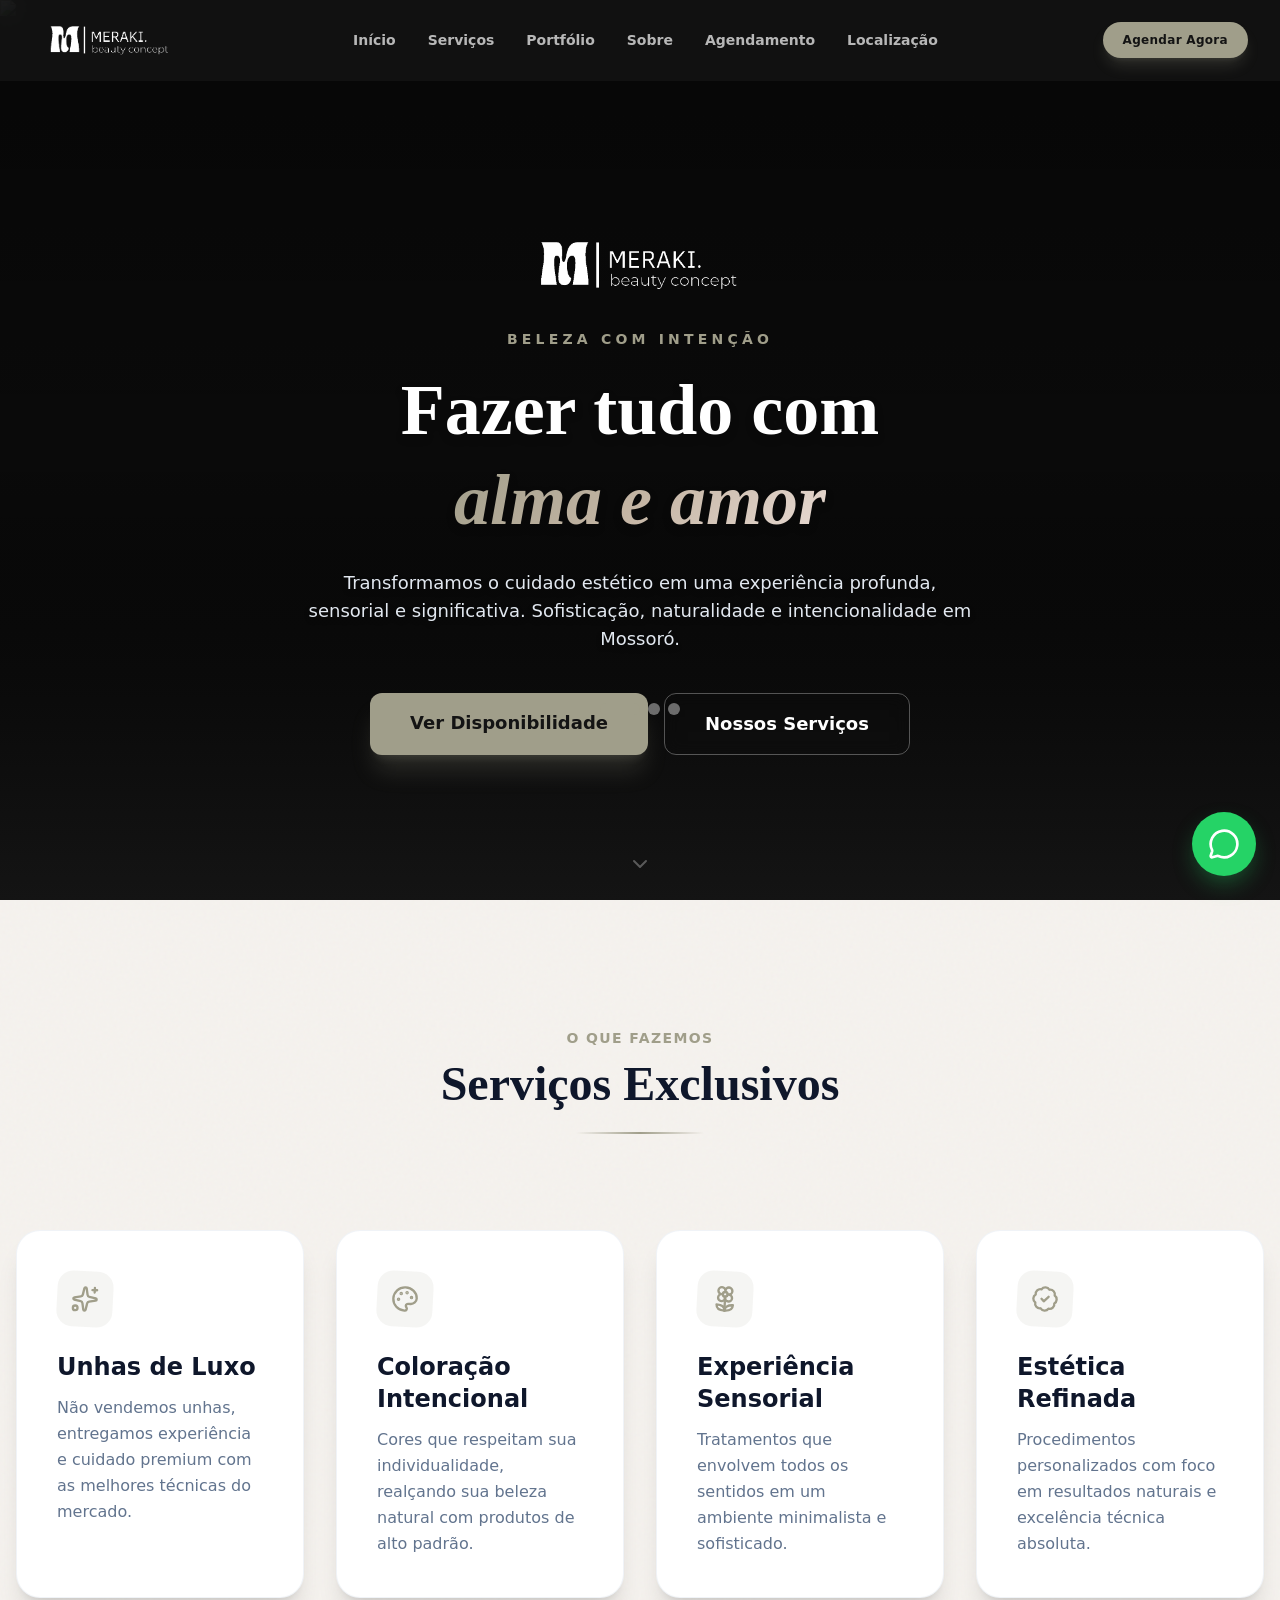
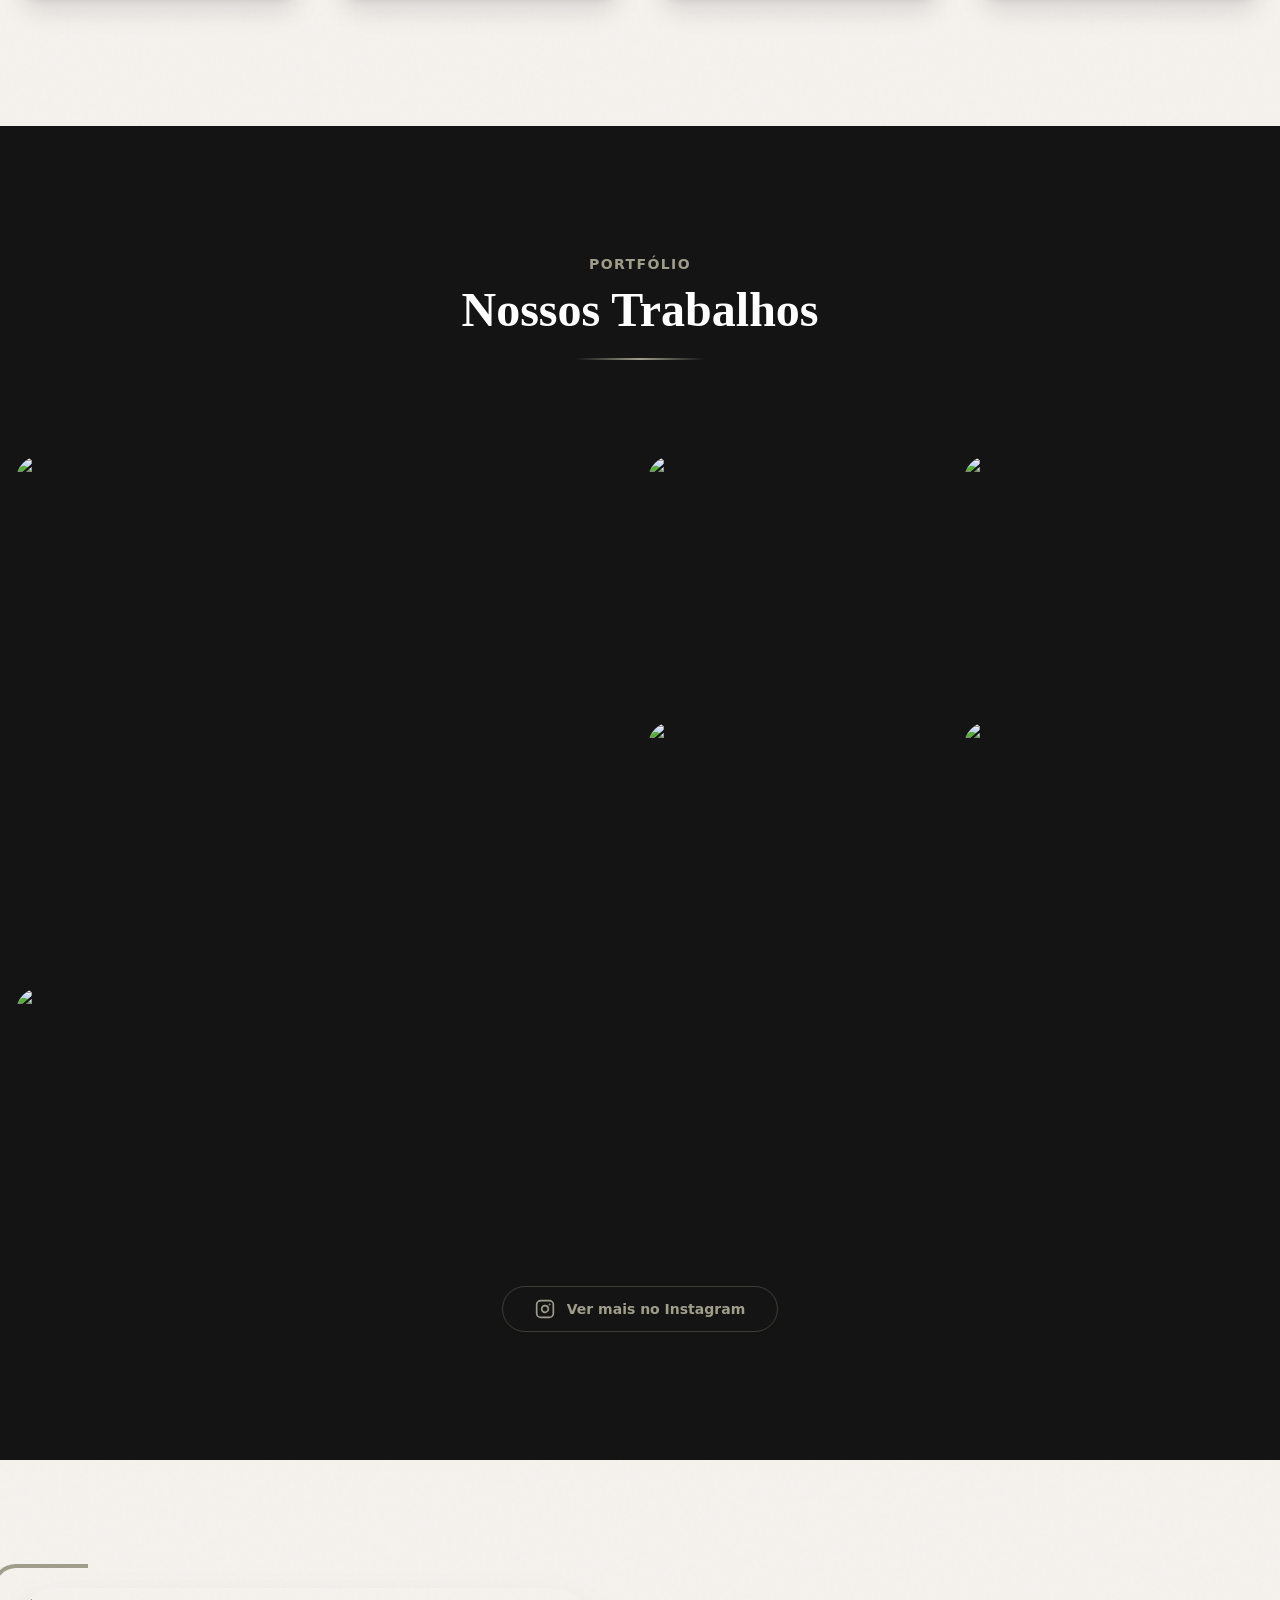
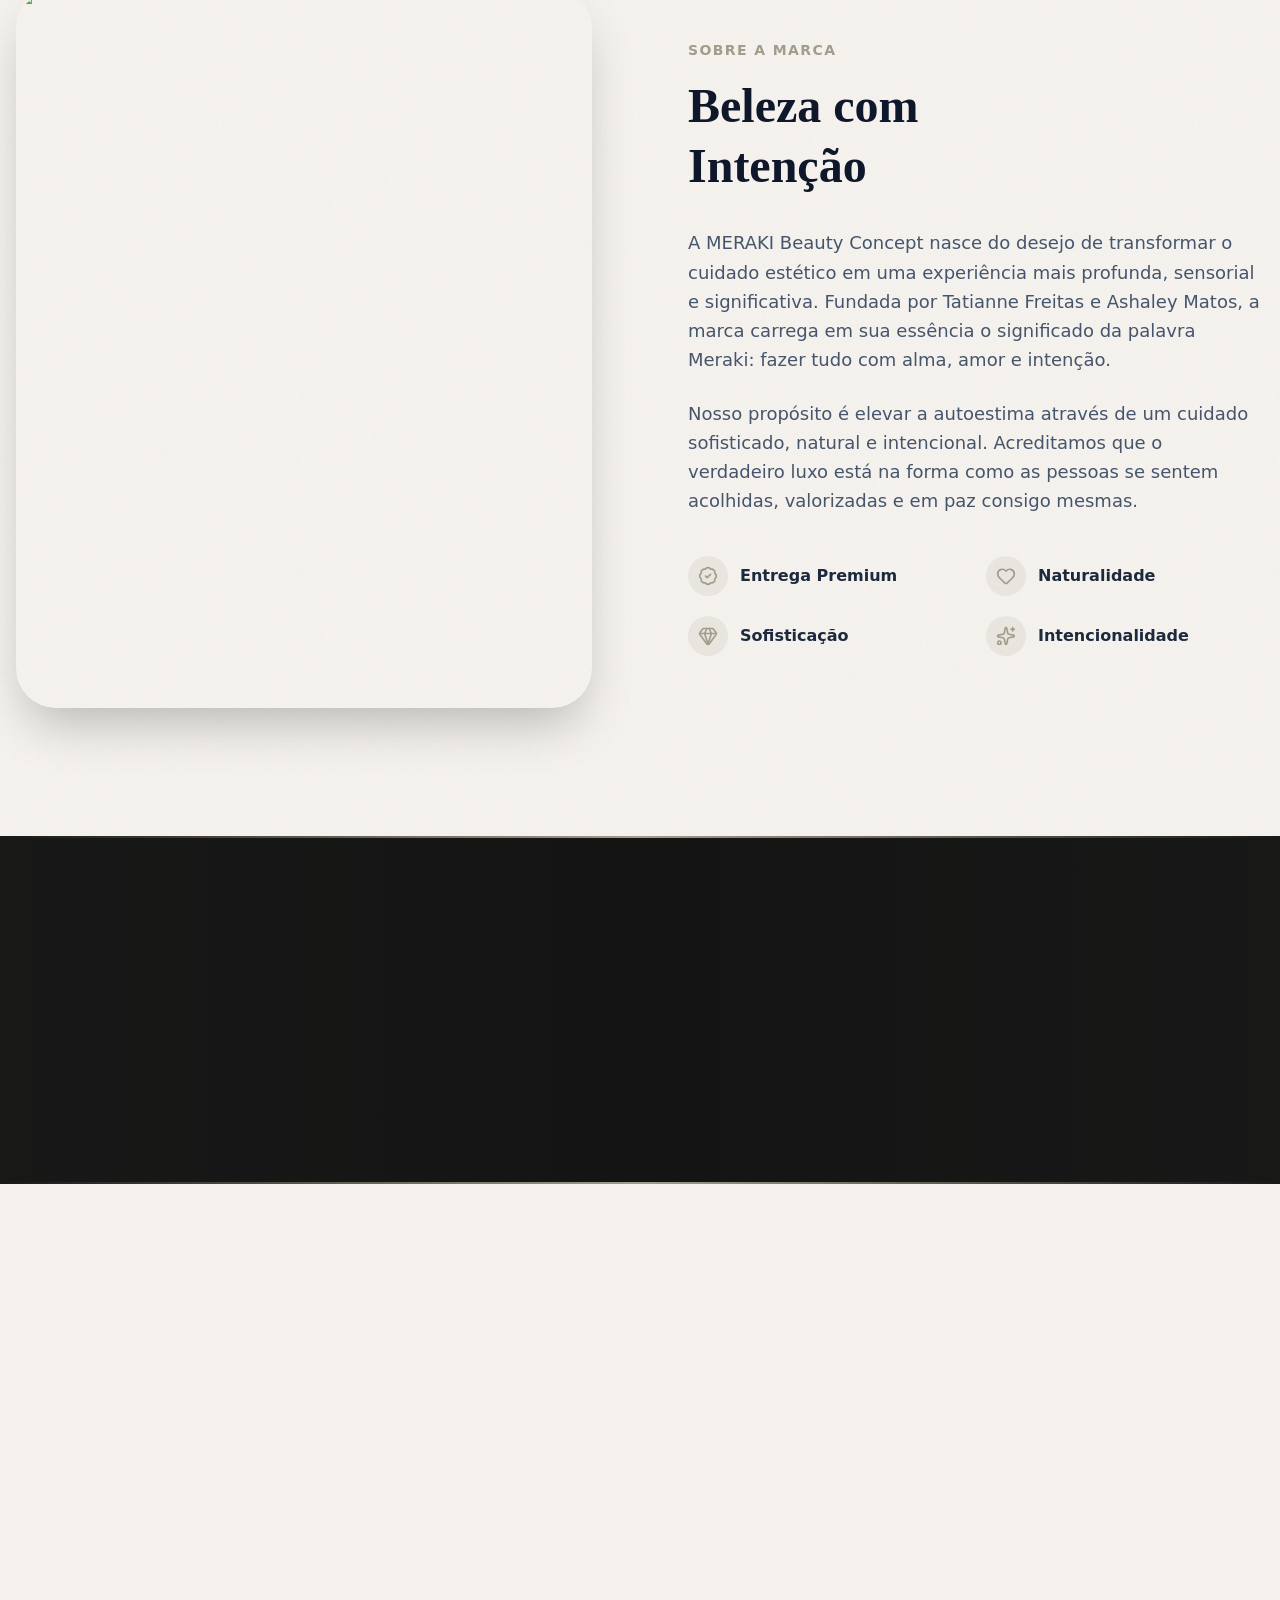
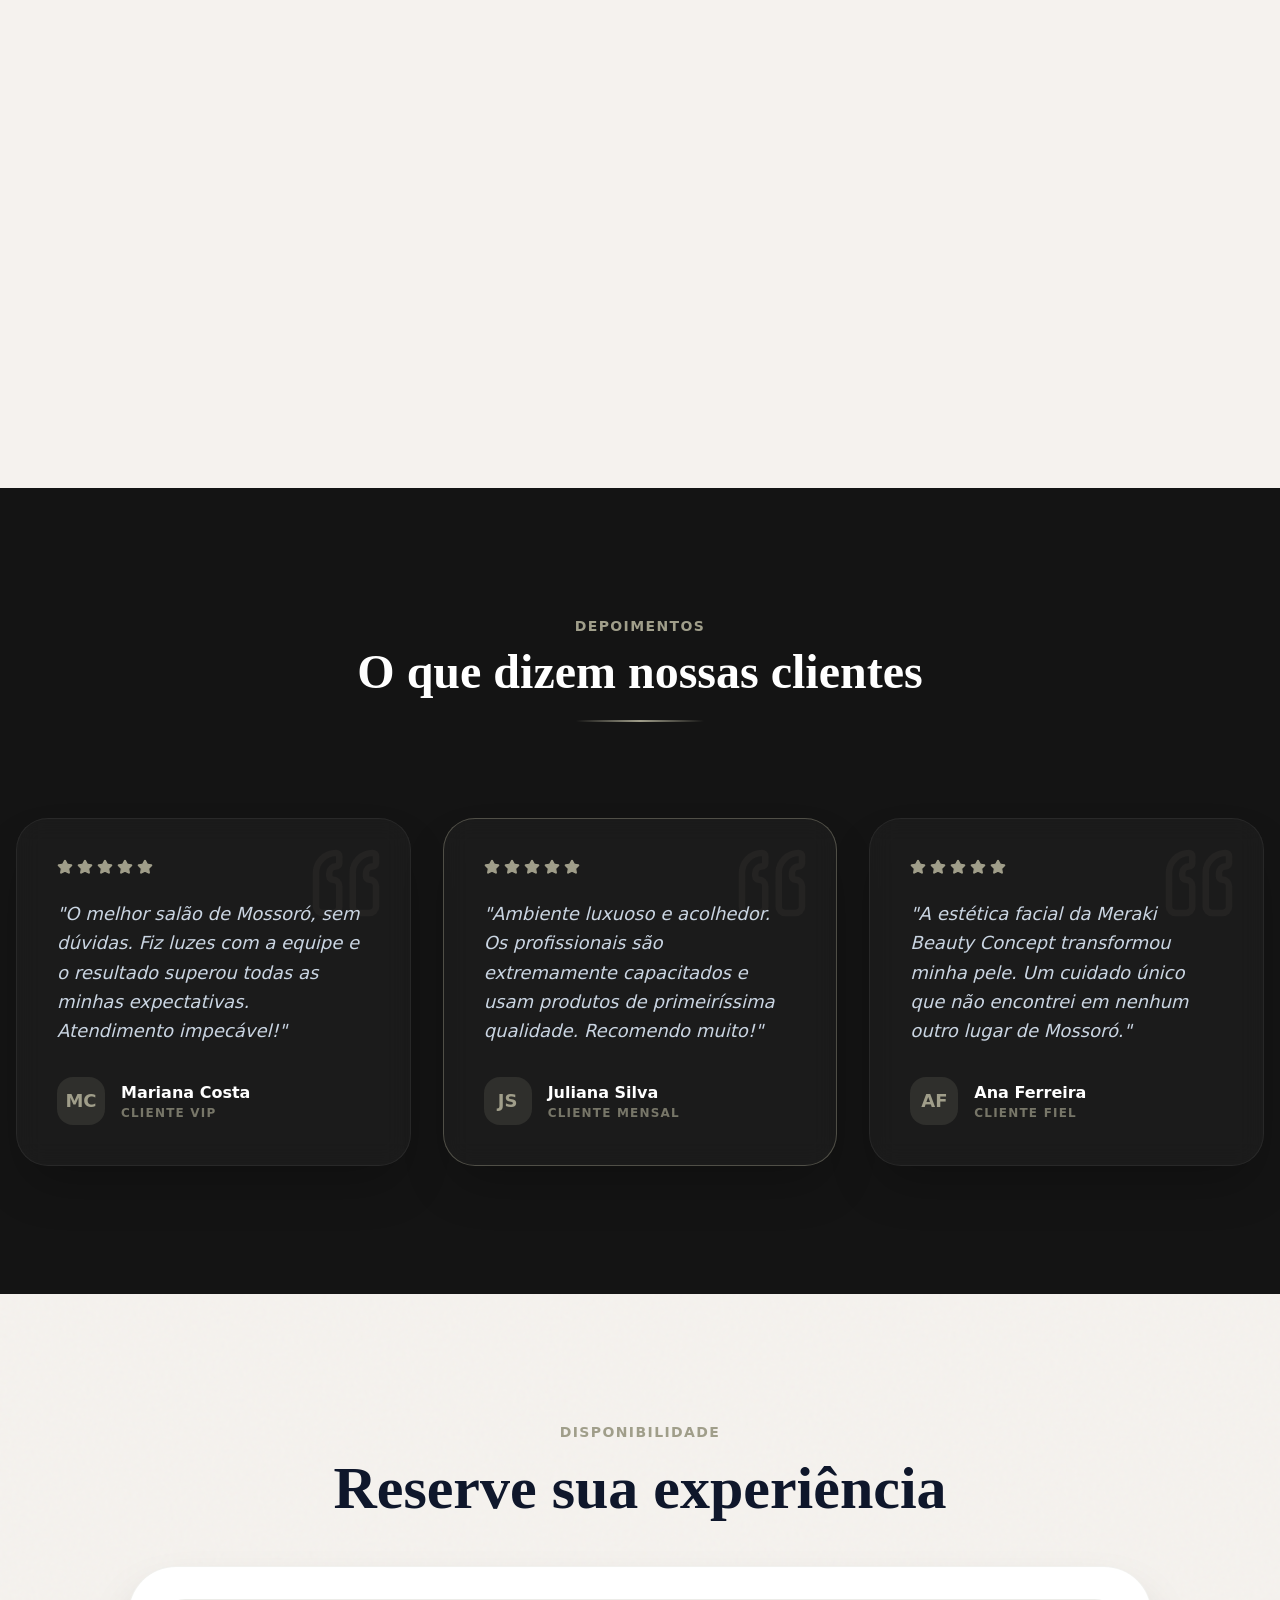
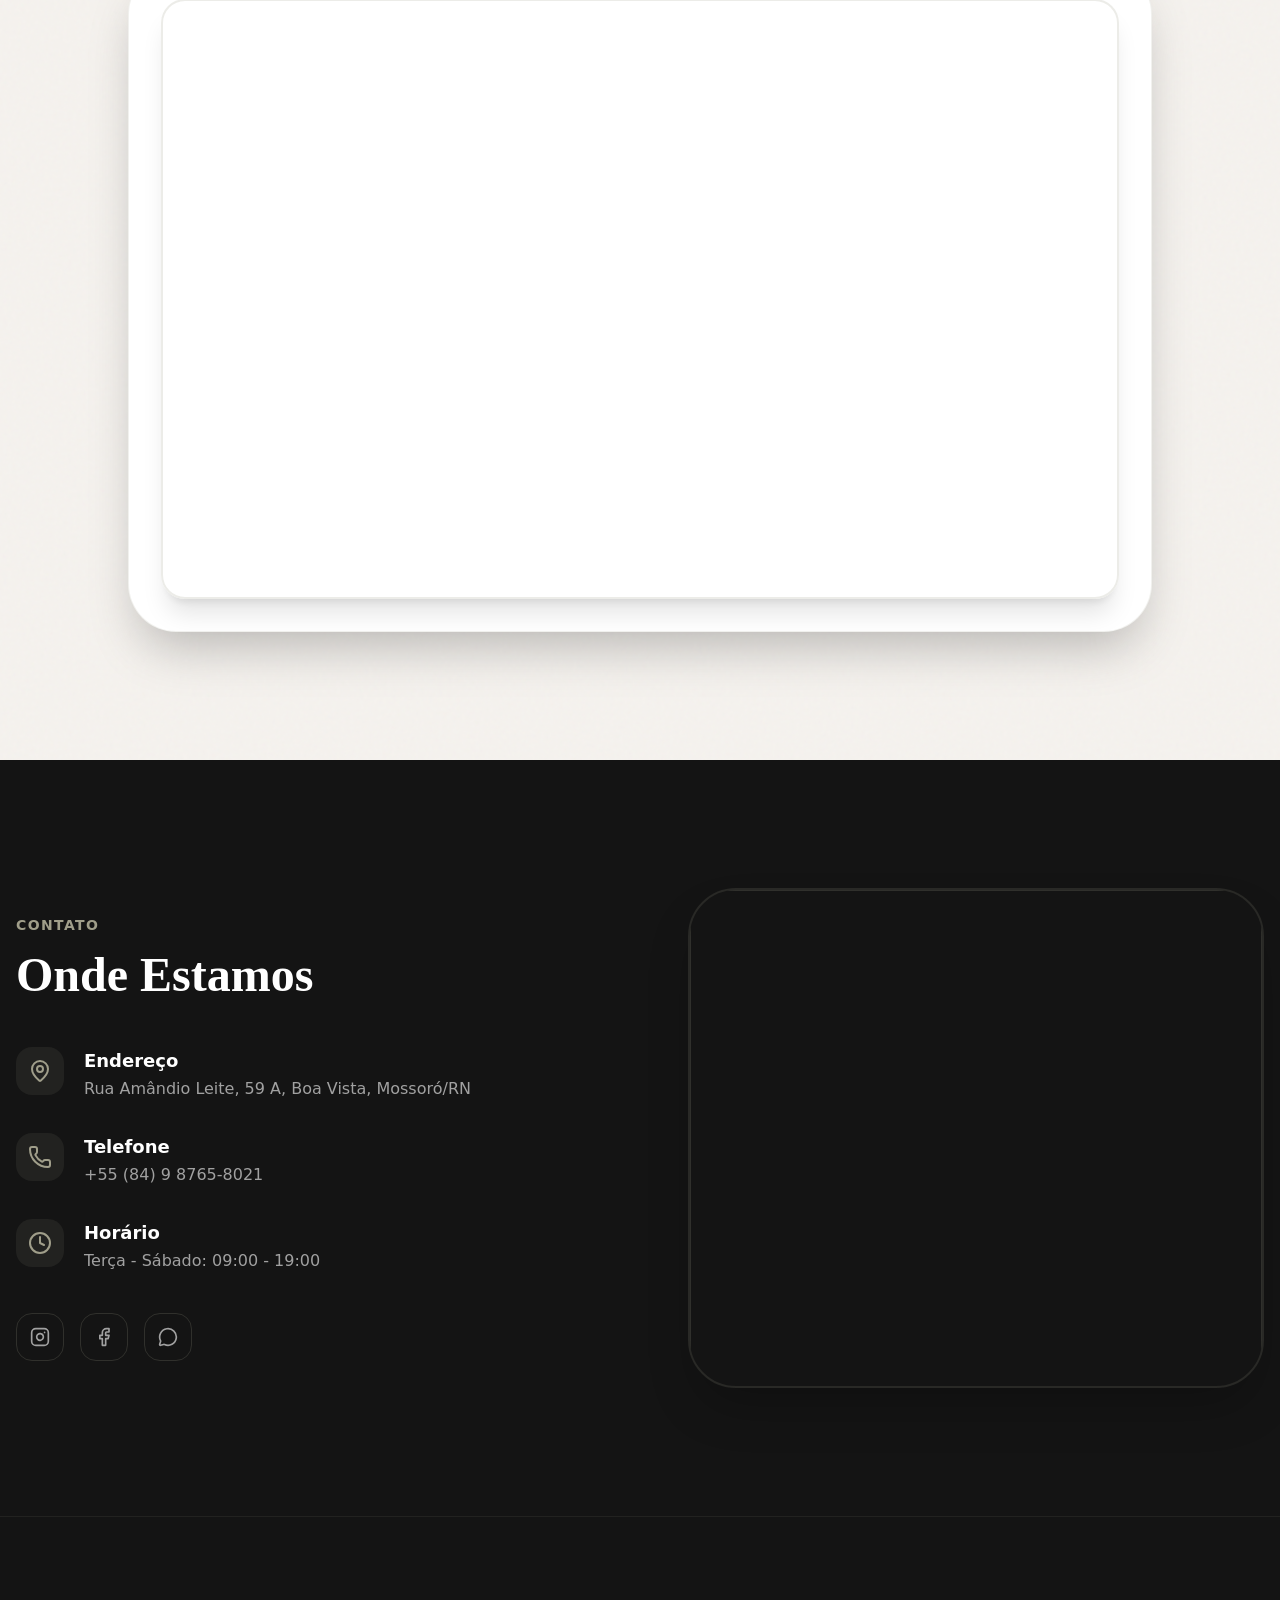
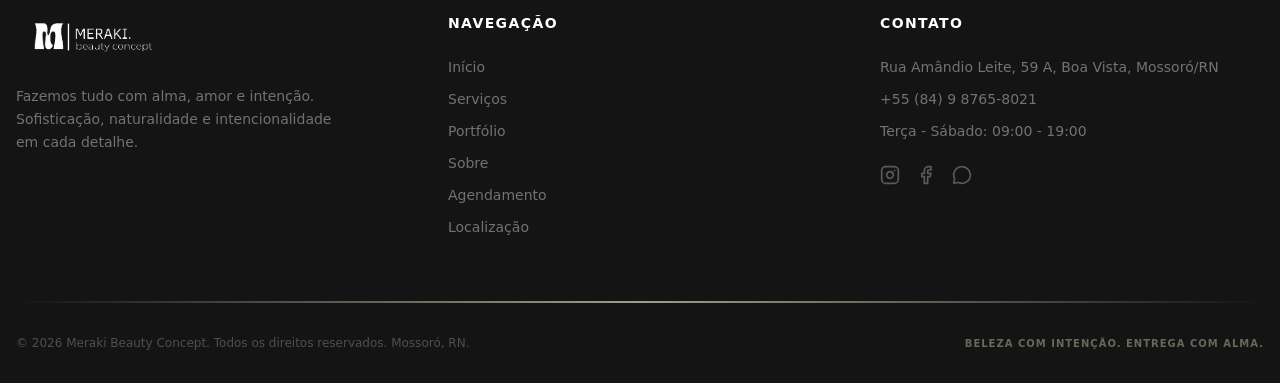
==== commit 17de30ca: "no jekyll try 2" ====
--- a/index.html
+++ b/index.html
@@ -1 +1 @@
-<!DOCTYPE html><!--WTyZJNQgkmorCq_c3iKF2--><html lang="pt-BR" class="dark scroll-smooth"><head><meta charSet="utf-8"/><meta name="viewport" content="width=device-width, initial-scale=1"/><link rel="preload" as="image" href="https://merakibeautyconcept.com.br/assets/logo-white.png"/><link rel="preload" as="image" href="https://images.unsplash.com/photo-1560066984-138dadb4c035?q=80&amp;w=1920&amp;auto=format&amp;fit=crop" referrerPolicy="no-referrer"/><link rel="stylesheet" href="/_next/static/css/ecb8bbc9cac89e2f.css" data-precedence="next"/><link rel="preload" as="script" fetchPriority="low" href="/_next/static/chunks/webpack-e89cffeeaa8c5bd0.js"/><script src="/_next/static/chunks/4bd1b696-21f374d1156f834a.js" async=""></script><script src="/_next/static/chunks/255-d2ac731a4af32857.js" async=""></script><script src="/_next/static/chunks/main-app-a35ea56368145967.js" async=""></script><script src="/_next/static/chunks/app/error-dea49e0301c56ff0.js" async=""></script><script src="/_next/static/chunks/app/not-found-4c83c46f884b4147.js" async=""></script><script src="/_next/static/chunks/914-a645a1ba36e8caa2.js" async=""></script><script src="/_next/static/chunks/app/page-0115ca2d786aed37.js" async=""></script><title>Meraki Beauty Concept | Beleza com Intenção</title><meta name="description" content="Elevar a autoestima através de um cuidado sofisticado, natural e intencional. Salão de beleza premium em Mossoró, RN."/><meta name="author" content="Meraki Beauty Concept"/><meta name="keywords" content="salão de beleza,Mossoró,estética,unhas,coloração,beauty concept,Meraki"/><meta property="og:title" content="Meraki Beauty Concept | Beleza com Intenção"/><meta property="og:description" content="Transformamos o cuidado estético em uma experiência profunda, sensorial e significativa. Sofisticação, naturalidade e intencionalidade em Mossoró."/><meta property="og:site_name" content="Meraki Beauty Concept"/><meta property="og:locale" content="pt_BR"/><meta property="og:type" content="website"/><meta name="twitter:card" content="summary_large_image"/><meta name="twitter:title" content="Meraki Beauty Concept | Beleza com Intenção"/><meta name="twitter:description" content="Transformamos o cuidado estético em uma experiência profunda, sensorial e significativa."/><link rel="icon" href="/assets/logo.png"/><link rel="apple-touch-icon" href="/assets/logo.png"/><script type="application/ld+json">{"@context":"https://schema.org","@type":"BeautySalon","name":"Meraki Beauty Concept","description":"Elevar a autoestima através de um cuidado sofisticado, natural e intencional.","address":{"@type":"PostalAddress","streetAddress":"Rua Lopes Trovão","addressLocality":"Mossoró","addressRegion":"RN","postalCode":"59600-000","addressCountry":"BR"},"telephone":"+55-84-98765-8021","openingHours":"Tu-Sa 09:00-19:00","url":"https://merakibeautyconcept.com.br","sameAs":["https://www.instagram.com/meraki.beautyconcept","https://www.facebook.com/merakibeautyconcept"]}</script><script src="/_next/static/chunks/polyfills-42372ed130431b0a.js" noModule=""></script></head><body class="__variable_069ab3 __variable_f24683 font-sans antialiased bg-background-light dark:bg-background-dark text-slate-900 dark:text-slate-100 transition-colors duration-300"><div hidden=""><!--$--><!--/$--></div><div class="min-h-screen selection:bg-primary/30"><header class="fixed top-0 w-full z-50 transition-all duration-500 bg-background-dark/80 backdrop-blur-md border-b border-transparent"><div class="max-w-7xl mx-auto px-4 sm:px-6 lg:px-8"><div class="flex justify-between items-center h-20"><a href="#" class="flex items-center shrink-0"><img alt="Meraki Beauty Concept" width="160" height="50" decoding="async" data-nimg="1" class=" h-10 md:h-12 w-auto" style="color:transparent" src="https://merakibeautyconcept.com.br/assets/logo-white.png"/></a><nav class="hidden lg:flex items-center space-x-8"><a class="text-sm font-bold text-white/70 hover:text-primary transition-colors relative group py-2" href="#">Início<span class="absolute -bottom-0 left-0 w-0 h-0.5 bg-primary transition-all duration-300 group-hover:w-full"></span></a><a class="text-sm font-bold text-white/70 hover:text-primary transition-colors relative group py-2" href="#servicos">Serviços<span class="absolute -bottom-0 left-0 w-0 h-0.5 bg-primary transition-all duration-300 group-hover:w-full"></span></a><a class="text-sm font-bold text-white/70 hover:text-primary transition-colors relative group py-2" href="#portfolio">Portfólio<span class="absolute -bottom-0 left-0 w-0 h-0.5 bg-primary transition-all duration-300 group-hover:w-full"></span></a><a class="text-sm font-bold text-white/70 hover:text-primary transition-colors relative group py-2" href="#sobre">Sobre<span class="absolute -bottom-0 left-0 w-0 h-0.5 bg-primary transition-all duration-300 group-hover:w-full"></span></a><a class="text-sm font-bold text-white/70 hover:text-primary transition-colors relative group py-2" href="#agendamento">Agendamento<span class="absolute -bottom-0 left-0 w-0 h-0.5 bg-primary transition-all duration-300 group-hover:w-full"></span></a><a class="text-sm font-bold text-white/70 hover:text-primary transition-colors relative group py-2" href="#localizacao">Localização<span class="absolute -bottom-0 left-0 w-0 h-0.5 bg-primary transition-all duration-300 group-hover:w-full"></span></a></nav><div class="flex items-center gap-3"><a class="hidden sm:inline-flex bg-primary text-background-dark px-5 py-2.5 rounded-full font-black text-xs tracking-wide shadow-lg shadow-primary/20 hover:bg-warm-beige transition-colors" href="#agendamento" tabindex="0">Agendar Agora</a><button class="lg:hidden relative w-10 h-10 flex items-center justify-center rounded-xl hover:bg-white/10 transition-colors" aria-label="Abrir menu"><span class="hamburger-line absolute w-6 h-0.5 bg-white rounded-full -translate-y-2"></span><span class="hamburger-line absolute w-6 h-0.5 bg-white rounded-full opacity-100"></span><span class="hamburger-line absolute w-6 h-0.5 bg-white rounded-full translate-y-2"></span></button></div></div></div></header><section class="relative h-screen flex items-center justify-center overflow-hidden"><div class="absolute inset-0 z-0"><div class="absolute inset-0 bg-gradient-to-b from-black/70 via-black/50 to-background-dark z-10"></div><div class="absolute inset-0" style="opacity:0;transform:scale(1.1)"><img alt="Hero Background" referrerPolicy="no-referrer" decoding="async" data-nimg="fill" class="object-cover" style="position:absolute;height:100%;width:100%;left:0;top:0;right:0;bottom:0;color:transparent" src="https://images.unsplash.com/photo-1560066984-138dadb4c035?q=80&amp;w=1920&amp;auto=format&amp;fit=crop"/></div></div><div class="relative z-20 text-center px-4 max-w-4xl mt-20"><div class="mb-6" style="opacity:0;transform:scale(0.8)"><img alt="Meraki Beauty Concept" loading="lazy" width="280" height="80" decoding="async" data-nimg="1" class=" mx-auto h-16 md:h-20 w-auto" style="color:transparent" src="https://merakibeautyconcept.com.br/assets/logo-white.png"/></div><span class="text-primary font-bold tracking-[0.3em] uppercase mb-4 block text-xs md:text-sm" style="opacity:0;transform:translateY(20px)">Beleza com Intenção</span><h1 class="text-3xl md:text-5xl lg:text-7xl font-black text-white mb-6 leading-tight drop-shadow-lg font-display" style="opacity:0;transform:translateY(30px)">Fazer tudo com<br/><span class="text-gradient italic">alma e amor</span></h1><p class="text-base md:text-lg text-slate-200 mb-10 max-w-2xl mx-auto drop-shadow-md" style="opacity:0;transform:translateY(30px)">Transformamos o cuidado estético em uma experiência profunda, sensorial e significativa. Sofisticação, naturalidade e intencionalidade em Mossoró.</p><div class="flex flex-col sm:flex-row gap-4 justify-center" style="opacity:0;transform:translateY(30px)"><a class="bg-primary text-background-dark px-8 py-3 md:px-10 md:py-4 rounded-xl font-bold text-base md:text-lg hover:bg-warm-beige transition-all shadow-xl shadow-primary/20" href="#agendamento">Ver Disponibilidade</a><a class="border border-white/30 backdrop-blur-sm text-white px-8 py-3 md:px-10 md:py-4 rounded-xl font-bold text-base md:text-lg hover:bg-white/10 transition-all" href="#servicos">Nossos Serviços</a></div><div class="absolute bottom-10 left-0 right-0 flex justify-center gap-2"><button class="w-3 h-3 rounded-full transition-all duration-500 bg-primary w-10" aria-label="Ir para imagem 1"></button><button class="w-3 h-3 rounded-full transition-all duration-500 bg-white/40 hover:bg-white/70" aria-label="Ir para imagem 2"></button><button class="w-3 h-3 rounded-full transition-all duration-500 bg-white/40 hover:bg-white/70" aria-label="Ir para imagem 3"></button></div></div><div class="absolute bottom-6 left-1/2 -translate-x-1/2 z-20"><svg xmlns="http://www.w3.org/2000/svg" width="24" height="24" viewBox="0 0 24 24" fill="none" stroke="currentColor" stroke-width="2" stroke-linecap="round" stroke-linejoin="round" class="lucide lucide-chevron-down w-6 h-6 text-white/30" aria-hidden="true"><path d="m6 9 6 6 6-6"></path></svg></div></section><section class="py-20 md:py-32 px-4 bg-background-light dark:bg-background-dark overflow-hidden relative grain-overlay" id="servicos"><div class="max-w-7xl mx-auto relative z-10"><div class="text-center mb-16 md:mb-24" style="opacity:0;transform:translateY(30px)"><h2 class="text-primary font-bold tracking-widest uppercase text-xs md:text-sm mb-3">O que fazemos</h2><h3 class="text-4xl md:text-5xl font-black mb-6 text-slate-900 dark:text-white font-display">Serviços Exclusivos</h3><div class="separator-line w-32 mx-auto"></div></div><div class="grid grid-cols-1 md:grid-cols-2 lg:grid-cols-4 gap-6 md:gap-8" style="opacity:0"><div class="bg-white dark:bg-white/[0.03] backdrop-blur-md border border-slate-200/50 dark:border-white/[0.06] shadow-xl hover:shadow-2xl p-8 md:p-10 rounded-3xl group hover:border-primary/40 transition-all duration-500" style="opacity:0;transform:translateY(30px) scale(0.95)"><div class="w-14 h-14 bg-primary/10 rounded-2xl flex items-center justify-center mb-6 group-hover:bg-primary transition-all duration-500 rotate-3 group-hover:rotate-0"><svg xmlns="http://www.w3.org/2000/svg" width="24" height="24" viewBox="0 0 24 24" fill="none" stroke="currentColor" stroke-width="2" stroke-linecap="round" stroke-linejoin="round" class="lucide lucide-sparkles text-primary group-hover:text-background-dark w-7 h-7 transition-colors" aria-hidden="true"><path d="M11.017 2.814a1 1 0 0 1 1.966 0l1.051 5.558a2 2 0 0 0 1.594 1.594l5.558 1.051a1 1 0 0 1 0 1.966l-5.558 1.051a2 2 0 0 0-1.594 1.594l-1.051 5.558a1 1 0 0 1-1.966 0l-1.051-5.558a2 2 0 0 0-1.594-1.594l-5.558-1.051a1 1 0 0 1 0-1.966l5.558-1.051a2 2 0 0 0 1.594-1.594z"></path><path d="M20 2v4"></path><path d="M22 4h-4"></path><circle cx="4" cy="20" r="2"></circle></svg></div><h4 class="text-xl md:text-2xl font-black mb-3 text-slate-900 dark:text-white">Unhas de Luxo</h4><p class="text-slate-500 dark:text-slate-400 text-sm md:text-base leading-relaxed">Não vendemos unhas, entregamos experiência e cuidado premium com as melhores técnicas do mercado.</p></div><div class="bg-white dark:bg-white/[0.03] backdrop-blur-md border border-slate-200/50 dark:border-white/[0.06] shadow-xl hover:shadow-2xl p-8 md:p-10 rounded-3xl group hover:border-primary/40 transition-all duration-500" style="opacity:0;transform:translateY(30px) scale(0.95)"><div class="w-14 h-14 bg-primary/10 rounded-2xl flex items-center justify-center mb-6 group-hover:bg-primary transition-all duration-500 rotate-3 group-hover:rotate-0"><svg xmlns="http://www.w3.org/2000/svg" width="24" height="24" viewBox="0 0 24 24" fill="none" stroke="currentColor" stroke-width="2" stroke-linecap="round" stroke-linejoin="round" class="lucide lucide-palette text-primary group-hover:text-background-dark w-7 h-7 transition-colors" aria-hidden="true"><path d="M12 22a1 1 0 0 1 0-20 10 9 0 0 1 10 9 5 5 0 0 1-5 5h-2.25a1.75 1.75 0 0 0-1.4 2.8l.3.4a1.75 1.75 0 0 1-1.4 2.8z"></path><circle cx="13.5" cy="6.5" r=".5" fill="currentColor"></circle><circle cx="17.5" cy="10.5" r=".5" fill="currentColor"></circle><circle cx="6.5" cy="12.5" r=".5" fill="currentColor"></circle><circle cx="8.5" cy="7.5" r=".5" fill="currentColor"></circle></svg></div><h4 class="text-xl md:text-2xl font-black mb-3 text-slate-900 dark:text-white">Coloração Intencional</h4><p class="text-slate-500 dark:text-slate-400 text-sm md:text-base leading-relaxed">Cores que respeitam sua individualidade, realçando sua beleza natural com produtos de alto padrão.</p></div><div class="bg-white dark:bg-white/[0.03] backdrop-blur-md border border-slate-200/50 dark:border-white/[0.06] shadow-xl hover:shadow-2xl p-8 md:p-10 rounded-3xl group hover:border-primary/40 transition-all duration-500" style="opacity:0;transform:translateY(30px) scale(0.95)"><div class="w-14 h-14 bg-primary/10 rounded-2xl flex items-center justify-center mb-6 group-hover:bg-primary transition-all duration-500 rotate-3 group-hover:rotate-0"><svg xmlns="http://www.w3.org/2000/svg" width="24" height="24" viewBox="0 0 24 24" fill="none" stroke="currentColor" stroke-width="2" stroke-linecap="round" stroke-linejoin="round" class="lucide lucide-flower2 lucide-flower-2 text-primary group-hover:text-background-dark w-7 h-7 transition-colors" aria-hidden="true"><path d="M12 5a3 3 0 1 1 3 3m-3-3a3 3 0 1 0-3 3m3-3v1M9 8a3 3 0 1 0 3 3M9 8h1m5 0a3 3 0 1 1-3 3m3-3h-1m-2 3v-1"></path><circle cx="12" cy="8" r="2"></circle><path d="M12 10v12"></path><path d="M12 22c4.2 0 7-1.667 7-5-4.2 0-7 1.667-7 5Z"></path><path d="M12 22c-4.2 0-7-1.667-7-5 4.2 0 7 1.667 7 5Z"></path></svg></div><h4 class="text-xl md:text-2xl font-black mb-3 text-slate-900 dark:text-white">Experiência Sensorial</h4><p class="text-slate-500 dark:text-slate-400 text-sm md:text-base leading-relaxed">Tratamentos que envolvem todos os sentidos em um ambiente minimalista e sofisticado.</p></div><div class="bg-white dark:bg-white/[0.03] backdrop-blur-md border border-slate-200/50 dark:border-white/[0.06] shadow-xl hover:shadow-2xl p-8 md:p-10 rounded-3xl group hover:border-primary/40 transition-all duration-500" style="opacity:0;transform:translateY(30px) scale(0.95)"><div class="w-14 h-14 bg-primary/10 rounded-2xl flex items-center justify-center mb-6 group-hover:bg-primary transition-all duration-500 rotate-3 group-hover:rotate-0"><svg xmlns="http://www.w3.org/2000/svg" width="24" height="24" viewBox="0 0 24 24" fill="none" stroke="currentColor" stroke-width="2" stroke-linecap="round" stroke-linejoin="round" class="lucide lucide-badge-check text-primary group-hover:text-background-dark w-7 h-7 transition-colors" aria-hidden="true"><path d="M3.85 8.62a4 4 0 0 1 4.78-4.77 4 4 0 0 1 6.74 0 4 4 0 0 1 4.78 4.78 4 4 0 0 1 0 6.74 4 4 0 0 1-4.77 4.78 4 4 0 0 1-6.75 0 4 4 0 0 1-4.78-4.77 4 4 0 0 1 0-6.76Z"></path><path d="m9 12 2 2 4-4"></path></svg></div><h4 class="text-xl md:text-2xl font-black mb-3 text-slate-900 dark:text-white">Estética Refinada</h4><p class="text-slate-500 dark:text-slate-400 text-sm md:text-base leading-relaxed">Procedimentos personalizados com foco em resultados naturais e excelência técnica absoluta.</p></div></div></div></section><section class="py-20 md:py-32 bg-background-dark px-4 overflow-hidden" id="portfolio"><div class="max-w-7xl mx-auto"><div class="text-center mb-16 md:mb-24" style="opacity:0;transform:translateY(30px)"><h2 class="text-primary font-bold tracking-widest uppercase text-xs md:text-sm mb-3">Portfólio</h2><h3 class="text-4xl md:text-5xl font-black mb-6 text-white font-display">Nossos Trabalhos</h3><div class="separator-line w-32 mx-auto"></div></div><div class="grid grid-cols-2 md:grid-cols-4 gap-3 md:gap-4 auto-rows-[200px] md:auto-rows-[250px]" style="opacity:0"><div class="relative rounded-2xl md:rounded-3xl overflow-hidden group cursor-pointer md:col-span-2 md:row-span-2" style="opacity:0;transform:scale(0.9)"><img alt="Nail Art Premium" referrerPolicy="no-referrer" loading="lazy" decoding="async" data-nimg="fill" class="object-cover transition-transform duration-700 group-hover:scale-110" style="position:absolute;height:100%;width:100%;left:0;top:0;right:0;bottom:0;color:transparent" src="https://images.unsplash.com/photo-1604654894610-df63bc536371?q=80&amp;w=800&amp;auto=format&amp;fit=crop"/><div class="absolute inset-0 bg-gradient-to-t from-black/80 via-black/20 to-transparent opacity-0 group-hover:opacity-100 transition-opacity duration-500 flex items-end p-5 md:p-6"><span class="text-white font-bold text-sm md:text-lg">Nail Art Premium</span></div></div><div class="relative rounded-2xl md:rounded-3xl overflow-hidden group cursor-pointer " style="opacity:0;transform:scale(0.9)"><img alt="Coloração" referrerPolicy="no-referrer" loading="lazy" decoding="async" data-nimg="fill" class="object-cover transition-transform duration-700 group-hover:scale-110" style="position:absolute;height:100%;width:100%;left:0;top:0;right:0;bottom:0;color:transparent" src="https://images.unsplash.com/photo-1562322140-8baeececf08b?q=80&amp;w=600&amp;auto=format&amp;fit=crop"/><div class="absolute inset-0 bg-gradient-to-t from-black/80 via-black/20 to-transparent opacity-0 group-hover:opacity-100 transition-opacity duration-500 flex items-end p-5 md:p-6"><span class="text-white font-bold text-sm md:text-lg">Coloração</span></div></div><div class="relative rounded-2xl md:rounded-3xl overflow-hidden group cursor-pointer " style="opacity:0;transform:scale(0.9)"><img alt="Tratamento Capilar" referrerPolicy="no-referrer" loading="lazy" decoding="async" data-nimg="fill" class="object-cover transition-transform duration-700 group-hover:scale-110" style="position:absolute;height:100%;width:100%;left:0;top:0;right:0;bottom:0;color:transparent" src="https://images.unsplash.com/photo-1522337360788-8b13dee7a37e?q=80&amp;w=600&amp;auto=format&amp;fit=crop"/><div class="absolute inset-0 bg-gradient-to-t from-black/80 via-black/20 to-transparent opacity-0 group-hover:opacity-100 transition-opacity duration-500 flex items-end p-5 md:p-6"><span class="text-white font-bold text-sm md:text-lg">Tratamento Capilar</span></div></div><div class="relative rounded-2xl md:rounded-3xl overflow-hidden group cursor-pointer " style="opacity:0;transform:scale(0.9)"><img alt="Estética Facial" referrerPolicy="no-referrer" loading="lazy" decoding="async" data-nimg="fill" class="object-cover transition-transform duration-700 group-hover:scale-110" style="position:absolute;height:100%;width:100%;left:0;top:0;right:0;bottom:0;color:transparent" src="https://images.unsplash.com/photo-1519014816548-bf5fe059798b?q=80&amp;w=600&amp;auto=format&amp;fit=crop"/><div class="absolute inset-0 bg-gradient-to-t from-black/80 via-black/20 to-transparent opacity-0 group-hover:opacity-100 transition-opacity duration-500 flex items-end p-5 md:p-6"><span class="text-white font-bold text-sm md:text-lg">Estética Facial</span></div></div><div class="relative rounded-2xl md:rounded-3xl overflow-hidden group cursor-pointer " style="opacity:0;transform:scale(0.9)"><img alt="Design de Sobrancelhas" referrerPolicy="no-referrer" loading="lazy" decoding="async" data-nimg="fill" class="object-cover transition-transform duration-700 group-hover:scale-110" style="position:absolute;height:100%;width:100%;left:0;top:0;right:0;bottom:0;color:transparent" src="https://images.unsplash.com/photo-1487412947147-5cebf100ffc2?q=80&amp;w=600&amp;auto=format&amp;fit=crop"/><div class="absolute inset-0 bg-gradient-to-t from-black/80 via-black/20 to-transparent opacity-0 group-hover:opacity-100 transition-opacity duration-500 flex items-end p-5 md:p-6"><span class="text-white font-bold text-sm md:text-lg">Design de Sobrancelhas</span></div></div><div class="relative rounded-2xl md:rounded-3xl overflow-hidden group cursor-pointer md:col-span-2" style="opacity:0;transform:scale(0.9)"><img alt="Skincare Premium" referrerPolicy="no-referrer" loading="lazy" decoding="async" data-nimg="fill" class="object-cover transition-transform duration-700 group-hover:scale-110" style="position:absolute;height:100%;width:100%;left:0;top:0;right:0;bottom:0;color:transparent" src="https://images.unsplash.com/photo-1570172619644-dfd03ed5d881?q=80&amp;w=800&amp;auto=format&amp;fit=crop"/><div class="absolute inset-0 bg-gradient-to-t from-black/80 via-black/20 to-transparent opacity-0 group-hover:opacity-100 transition-opacity duration-500 flex items-end p-5 md:p-6"><span class="text-white font-bold text-sm md:text-lg">Skincare Premium</span></div></div></div><div class="text-center mt-12" style="opacity:0;transform:translateY(20px)"><a href="https://www.instagram.com/meraki.beautyconcept" target="_blank" rel="noopener noreferrer" class="inline-flex items-center gap-3 border border-primary/30 text-primary px-8 py-3 rounded-full font-bold text-sm hover:bg-primary hover:text-background-dark transition-all duration-300"><svg xmlns="http://www.w3.org/2000/svg" width="24" height="24" viewBox="0 0 24 24" fill="none" stroke="currentColor" stroke-width="2" stroke-linecap="round" stroke-linejoin="round" class="lucide lucide-instagram w-5 h-5" aria-hidden="true"><rect width="20" height="20" x="2" y="2" rx="5" ry="5"></rect><path d="M16 11.37A4 4 0 1 1 12.63 8 4 4 0 0 1 16 11.37z"></path><line x1="17.5" x2="17.51" y1="6.5" y2="6.5"></line></svg>Ver mais no Instagram</a></div></div></section><section class="py-20 md:py-32 bg-background-light dark:bg-background-dark overflow-hidden relative grain-overlay" id="sobre"><div class="max-w-7xl mx-auto px-4 grid md:grid-cols-2 gap-16 md:gap-24 items-center relative z-10"><div class="relative" style="opacity:0;transform:translateX(-80px)"><div class="absolute -top-6 -left-6 w-24 h-24 border-t-4 border-l-4 border-primary rounded-tl-3xl z-0"></div><div class="relative z-10 w-full aspect-[4/5] rounded-[2.5rem] overflow-hidden shadow-2xl"><img alt="Equipe Meraki Beauty Concept" referrerPolicy="no-referrer" loading="lazy" decoding="async" data-nimg="fill" class="object-cover" style="position:absolute;height:100%;width:100%;left:0;top:0;right:0;bottom:0;color:transparent" src="https://images.unsplash.com/photo-1522337660859-02fbefca4702?q=80&amp;w=800&amp;auto=format&amp;fit=crop"/></div><div class="absolute -bottom-10 -right-6 bg-primary p-8 md:p-10 rounded-3xl z-20 shadow-2xl" style="transform:scale(0)"><p class="text-background-dark font-black text-4xl md:text-5xl">15+</p><p class="text-background-dark/80 font-bold text-xs md:text-sm uppercase tracking-tighter">Anos de Experiência</p></div></div><div style="opacity:0;transform:translateX(80px)"><h2 class="text-primary font-bold tracking-widest uppercase text-xs md:text-sm mb-4">Sobre a Marca</h2><h3 class="text-4xl md:text-5xl font-black mb-8 leading-tight text-slate-900 dark:text-white font-display">Beleza com<br/>Intenção</h3><p class="text-base md:text-lg text-slate-600 dark:text-slate-300 mb-6 leading-relaxed">A MERAKI Beauty Concept nasce do desejo de transformar o cuidado estético em uma experiência mais profunda, sensorial e significativa. Fundada por Tatianne Freitas e Ashaley Matos, a marca carrega em sua essência o significado da palavra Meraki: fazer tudo com alma, amor e intenção.</p><p class="text-base md:text-lg text-slate-600 dark:text-slate-300 mb-10 leading-relaxed">Nosso propósito é elevar a autoestima através de um cuidado sofisticado, natural e intencional. Acreditamos que o verdadeiro luxo está na forma como as pessoas se sentem acolhidas, valorizadas e em paz consigo mesmas.</p><div class="grid grid-cols-1 sm:grid-cols-2 gap-5"><div class="flex items-center gap-3 group"><div class="w-10 h-10 rounded-full bg-primary/15 flex items-center justify-center group-hover:bg-primary transition-all duration-300"><svg xmlns="http://www.w3.org/2000/svg" width="24" height="24" viewBox="0 0 24 24" fill="none" stroke="currentColor" stroke-width="2" stroke-linecap="round" stroke-linejoin="round" class="lucide lucide-badge-check text-primary group-hover:text-background-dark w-5 h-5 transition-colors" aria-hidden="true"><path d="M3.85 8.62a4 4 0 0 1 4.78-4.77 4 4 0 0 1 6.74 0 4 4 0 0 1 4.78 4.78 4 4 0 0 1 0 6.74 4 4 0 0 1-4.77 4.78 4 4 0 0 1-6.75 0 4 4 0 0 1-4.78-4.77 4 4 0 0 1 0-6.76Z"></path><path d="m9 12 2 2 4-4"></path></svg></div><span class="font-bold text-slate-800 dark:text-white">Entrega Premium</span></div><div class="flex items-center gap-3 group"><div class="w-10 h-10 rounded-full bg-primary/15 flex items-center justify-center group-hover:bg-primary transition-all duration-300"><svg xmlns="http://www.w3.org/2000/svg" width="24" height="24" viewBox="0 0 24 24" fill="none" stroke="currentColor" stroke-width="2" stroke-linecap="round" stroke-linejoin="round" class="lucide lucide-heart text-primary group-hover:text-background-dark w-5 h-5 transition-colors" aria-hidden="true"><path d="M2 9.5a5.5 5.5 0 0 1 9.591-3.676.56.56 0 0 0 .818 0A5.49 5.49 0 0 1 22 9.5c0 2.29-1.5 4-3 5.5l-5.492 5.313a2 2 0 0 1-3 .019L5 15c-1.5-1.5-3-3.2-3-5.5"></path></svg></div><span class="font-bold text-slate-800 dark:text-white">Naturalidade</span></div><div class="flex items-center gap-3 group"><div class="w-10 h-10 rounded-full bg-primary/15 flex items-center justify-center group-hover:bg-primary transition-all duration-300"><svg xmlns="http://www.w3.org/2000/svg" width="24" height="24" viewBox="0 0 24 24" fill="none" stroke="currentColor" stroke-width="2" stroke-linecap="round" stroke-linejoin="round" class="lucide lucide-gem text-primary group-hover:text-background-dark w-5 h-5 transition-colors" aria-hidden="true"><path d="M10.5 3 8 9l4 13 4-13-2.5-6"></path><path d="M17 3a2 2 0 0 1 1.6.8l3 4a2 2 0 0 1 .013 2.382l-7.99 10.986a2 2 0 0 1-3.247 0l-7.99-10.986A2 2 0 0 1 2.4 7.8l2.998-3.997A2 2 0 0 1 7 3z"></path><path d="M2 9h20"></path></svg></div><span class="font-bold text-slate-800 dark:text-white">Sofisticação</span></div><div class="flex items-center gap-3 group"><div class="w-10 h-10 rounded-full bg-primary/15 flex items-center justify-center group-hover:bg-primary transition-all duration-300"><svg xmlns="http://www.w3.org/2000/svg" width="24" height="24" viewBox="0 0 24 24" fill="none" stroke="currentColor" stroke-width="2" stroke-linecap="round" stroke-linejoin="round" class="lucide lucide-sparkles text-primary group-hover:text-background-dark w-5 h-5 transition-colors" aria-hidden="true"><path d="M11.017 2.814a1 1 0 0 1 1.966 0l1.051 5.558a2 2 0 0 0 1.594 1.594l5.558 1.051a1 1 0 0 1 0 1.966l-5.558 1.051a2 2 0 0 0-1.594 1.594l-1.051 5.558a1 1 0 0 1-1.966 0l-1.051-5.558a2 2 0 0 0-1.594-1.594l-5.558-1.051a1 1 0 0 1 0-1.966l5.558-1.051a2 2 0 0 0 1.594-1.594z"></path><path d="M20 2v4"></path><path d="M22 4h-4"></path><circle cx="4" cy="20" r="2"></circle></svg></div><span class="font-bold text-slate-800 dark:text-white">Intencionalidade</span></div></div></div></div></section><section class="py-16 md:py-24 bg-background-dark relative overflow-hidden"><div class="absolute inset-0 bg-gradient-to-r from-primary/[0.03] via-transparent to-primary/[0.03]"></div><div class="separator-line w-full absolute top-0"></div><div class="separator-line w-full absolute bottom-0"></div><div class="max-w-5xl mx-auto px-4 grid grid-cols-2 md:grid-cols-4 gap-10 md:gap-8 relative z-10" style="opacity:0;transform:translateY(30px)"><div class="text-center group"><div class="w-16 h-16 mx-auto bg-primary/10 rounded-2xl flex items-center justify-center mb-4 group-hover:bg-primary transition-all duration-500"><svg xmlns="http://www.w3.org/2000/svg" width="24" height="24" viewBox="0 0 24 24" fill="none" stroke="currentColor" stroke-width="2" stroke-linecap="round" stroke-linejoin="round" class="lucide lucide-calendar text-primary group-hover:text-background-dark w-7 h-7 transition-colors" aria-hidden="true"><path d="M8 2v4"></path><path d="M16 2v4"></path><rect width="18" height="18" x="3" y="4" rx="2"></rect><path d="M3 10h18"></path></svg></div><p class="text-4xl md:text-5xl font-black text-white mb-2">0<!-- -->+</p><p class="text-sm text-white/50 font-semibold uppercase tracking-widest">Anos</p></div><div class="text-center group"><div class="w-16 h-16 mx-auto bg-primary/10 rounded-2xl flex items-center justify-center mb-4 group-hover:bg-primary transition-all duration-500"><svg xmlns="http://www.w3.org/2000/svg" width="24" height="24" viewBox="0 0 24 24" fill="none" stroke="currentColor" stroke-width="2" stroke-linecap="round" stroke-linejoin="round" class="lucide lucide-users text-primary group-hover:text-background-dark w-7 h-7 transition-colors" aria-hidden="true"><path d="M16 21v-2a4 4 0 0 0-4-4H6a4 4 0 0 0-4 4v2"></path><path d="M16 3.128a4 4 0 0 1 0 7.744"></path><path d="M22 21v-2a4 4 0 0 0-3-3.87"></path><circle cx="9" cy="7" r="4"></circle></svg></div><p class="text-4xl md:text-5xl font-black text-white mb-2">0<!-- -->+</p><p class="text-sm text-white/50 font-semibold uppercase tracking-widest">Clientes</p></div><div class="text-center group"><div class="w-16 h-16 mx-auto bg-primary/10 rounded-2xl flex items-center justify-center mb-4 group-hover:bg-primary transition-all duration-500"><svg xmlns="http://www.w3.org/2000/svg" width="24" height="24" viewBox="0 0 24 24" fill="none" stroke="currentColor" stroke-width="2" stroke-linecap="round" stroke-linejoin="round" class="lucide lucide-award text-primary group-hover:text-background-dark w-7 h-7 transition-colors" aria-hidden="true"><path d="m15.477 12.89 1.515 8.526a.5.5 0 0 1-.81.47l-3.58-2.687a1 1 0 0 0-1.197 0l-3.586 2.686a.5.5 0 0 1-.81-.469l1.514-8.526"></path><circle cx="12" cy="8" r="6"></circle></svg></div><p class="text-4xl md:text-5xl font-black text-white mb-2">0<!-- -->+</p><p class="text-sm text-white/50 font-semibold uppercase tracking-widest">Procedimentos</p></div><div class="text-center group"><div class="w-16 h-16 mx-auto bg-primary/10 rounded-2xl flex items-center justify-center mb-4 group-hover:bg-primary transition-all duration-500"><svg xmlns="http://www.w3.org/2000/svg" width="24" height="24" viewBox="0 0 24 24" fill="none" stroke="currentColor" stroke-width="2" stroke-linecap="round" stroke-linejoin="round" class="lucide lucide-star text-primary group-hover:text-background-dark w-7 h-7 transition-colors" aria-hidden="true"><path d="M11.525 2.295a.53.53 0 0 1 .95 0l2.31 4.679a2.123 2.123 0 0 0 1.595 1.16l5.166.756a.53.53 0 0 1 .294.904l-3.736 3.638a2.123 2.123 0 0 0-.611 1.878l.882 5.14a.53.53 0 0 1-.771.56l-4.618-2.428a2.122 2.122 0 0 0-1.973 0L6.396 21.01a.53.53 0 0 1-.77-.56l.881-5.139a2.122 2.122 0 0 0-.611-1.879L2.16 9.795a.53.53 0 0 1 .294-.906l5.165-.755a2.122 2.122 0 0 0 1.597-1.16z"></path></svg></div><p class="text-4xl md:text-5xl font-black text-white mb-2">0<!-- -->%</p><p class="text-sm text-white/50 font-semibold uppercase tracking-widest">Satisfação</p></div></div></section><section class="py-20 md:py-32 bg-background-light dark:bg-background-dark px-4 overflow-hidden"><div class="max-w-6xl mx-auto"><div class="relative aspect-video rounded-[2rem] md:rounded-[3rem] overflow-hidden shadow-[0_50px_100px_-20px_rgba(0,0,0,0.5)] group cursor-pointer" style="opacity:0;transform:scale(0.9)"><div class="absolute inset-0 bg-primary/20 group-hover:bg-transparent transition-all duration-700 flex items-center justify-center z-20"><div class="w-20 h-20 md:w-28 md:h-28 bg-primary rounded-full flex items-center justify-center text-background-dark shadow-2xl shadow-primary/30"><svg xmlns="http://www.w3.org/2000/svg" width="24" height="24" viewBox="0 0 24 24" fill="none" stroke="currentColor" stroke-width="2" stroke-linecap="round" stroke-linejoin="round" class="lucide lucide-play w-10 h-10 md:w-14 md:h-14 ml-1.5 fill-current" aria-hidden="true"><path d="M5 5a2 2 0 0 1 3.008-1.728l11.997 6.998a2 2 0 0 1 .003 3.458l-12 7A2 2 0 0 1 5 19z"></path></svg></div></div><img alt="Conheça o espaço Meraki" referrerPolicy="no-referrer" loading="lazy" decoding="async" data-nimg="fill" class="object-cover z-0 transition-transform duration-1000 group-hover:scale-110" style="position:absolute;height:100%;width:100%;left:0;top:0;right:0;bottom:0;color:transparent" src="https://images.unsplash.com/photo-1600948836101-f9ffda59d250?q=80&amp;w=1920&amp;auto=format&amp;fit=crop"/><div class="absolute bottom-0 left-0 right-0 p-8 md:p-14 bg-gradient-to-t from-black/90 via-black/40 to-transparent z-10"><h4 class="text-white text-2xl md:text-4xl font-black mb-2 font-display">Conheça nosso espaço</h4><p class="text-white/60 text-base md:text-lg">Uma experiência sensorial completa em Mossoró.</p></div></div></div></section><section class="py-20 md:py-32 bg-background-dark px-4 overflow-hidden"><div class="max-w-7xl mx-auto"><div class="text-center mb-16 md:mb-24" style="opacity:0;transform:translateY(30px)"><h2 class="text-primary font-bold tracking-widest uppercase text-xs md:text-sm mb-3">Depoimentos</h2><h3 class="text-4xl md:text-5xl font-black mb-6 text-white font-display">O que dizem nossas clientes</h3><div class="separator-line w-32 mx-auto"></div></div><div class="grid md:grid-cols-3 gap-6 md:gap-8"><div class="bg-white/[0.03] backdrop-blur-md border border-white/[0.06] shadow-2xl p-8 md:p-10 rounded-[2rem] relative group hover:border-primary/30 transition-all duration-500" style="opacity:0;transform:translateY(50px)"><svg xmlns="http://www.w3.org/2000/svg" width="24" height="24" viewBox="0 0 24 24" fill="none" stroke="currentColor" stroke-width="2" stroke-linecap="round" stroke-linejoin="round" class="lucide lucide-quote text-primary/[0.06] w-20 h-20 absolute top-6 right-6 rotate-180 group-hover:text-primary/[0.12] transition-colors" aria-hidden="true"><path d="M16 3a2 2 0 0 0-2 2v6a2 2 0 0 0 2 2 1 1 0 0 1 1 1v1a2 2 0 0 1-2 2 1 1 0 0 0-1 1v2a1 1 0 0 0 1 1 6 6 0 0 0 6-6V5a2 2 0 0 0-2-2z"></path><path d="M5 3a2 2 0 0 0-2 2v6a2 2 0 0 0 2 2 1 1 0 0 1 1 1v1a2 2 0 0 1-2 2 1 1 0 0 0-1 1v2a1 1 0 0 0 1 1 6 6 0 0 0 6-6V5a2 2 0 0 0-2-2z"></path></svg><div class="flex gap-1 mb-6"><svg xmlns="http://www.w3.org/2000/svg" width="24" height="24" viewBox="0 0 24 24" fill="none" stroke="currentColor" stroke-width="2" stroke-linecap="round" stroke-linejoin="round" class="lucide lucide-star text-primary w-4 h-4 fill-current" aria-hidden="true"><path d="M11.525 2.295a.53.53 0 0 1 .95 0l2.31 4.679a2.123 2.123 0 0 0 1.595 1.16l5.166.756a.53.53 0 0 1 .294.904l-3.736 3.638a2.123 2.123 0 0 0-.611 1.878l.882 5.14a.53.53 0 0 1-.771.56l-4.618-2.428a2.122 2.122 0 0 0-1.973 0L6.396 21.01a.53.53 0 0 1-.77-.56l.881-5.139a2.122 2.122 0 0 0-.611-1.879L2.16 9.795a.53.53 0 0 1 .294-.906l5.165-.755a2.122 2.122 0 0 0 1.597-1.16z"></path></svg><svg xmlns="http://www.w3.org/2000/svg" width="24" height="24" viewBox="0 0 24 24" fill="none" stroke="currentColor" stroke-width="2" stroke-linecap="round" stroke-linejoin="round" class="lucide lucide-star text-primary w-4 h-4 fill-current" aria-hidden="true"><path d="M11.525 2.295a.53.53 0 0 1 .95 0l2.31 4.679a2.123 2.123 0 0 0 1.595 1.16l5.166.756a.53.53 0 0 1 .294.904l-3.736 3.638a2.123 2.123 0 0 0-.611 1.878l.882 5.14a.53.53 0 0 1-.771.56l-4.618-2.428a2.122 2.122 0 0 0-1.973 0L6.396 21.01a.53.53 0 0 1-.77-.56l.881-5.139a2.122 2.122 0 0 0-.611-1.879L2.16 9.795a.53.53 0 0 1 .294-.906l5.165-.755a2.122 2.122 0 0 0 1.597-1.16z"></path></svg><svg xmlns="http://www.w3.org/2000/svg" width="24" height="24" viewBox="0 0 24 24" fill="none" stroke="currentColor" stroke-width="2" stroke-linecap="round" stroke-linejoin="round" class="lucide lucide-star text-primary w-4 h-4 fill-current" aria-hidden="true"><path d="M11.525 2.295a.53.53 0 0 1 .95 0l2.31 4.679a2.123 2.123 0 0 0 1.595 1.16l5.166.756a.53.53 0 0 1 .294.904l-3.736 3.638a2.123 2.123 0 0 0-.611 1.878l.882 5.14a.53.53 0 0 1-.771.56l-4.618-2.428a2.122 2.122 0 0 0-1.973 0L6.396 21.01a.53.53 0 0 1-.77-.56l.881-5.139a2.122 2.122 0 0 0-.611-1.879L2.16 9.795a.53.53 0 0 1 .294-.906l5.165-.755a2.122 2.122 0 0 0 1.597-1.16z"></path></svg><svg xmlns="http://www.w3.org/2000/svg" width="24" height="24" viewBox="0 0 24 24" fill="none" stroke="currentColor" stroke-width="2" stroke-linecap="round" stroke-linejoin="round" class="lucide lucide-star text-primary w-4 h-4 fill-current" aria-hidden="true"><path d="M11.525 2.295a.53.53 0 0 1 .95 0l2.31 4.679a2.123 2.123 0 0 0 1.595 1.16l5.166.756a.53.53 0 0 1 .294.904l-3.736 3.638a2.123 2.123 0 0 0-.611 1.878l.882 5.14a.53.53 0 0 1-.771.56l-4.618-2.428a2.122 2.122 0 0 0-1.973 0L6.396 21.01a.53.53 0 0 1-.77-.56l.881-5.139a2.122 2.122 0 0 0-.611-1.879L2.16 9.795a.53.53 0 0 1 .294-.906l5.165-.755a2.122 2.122 0 0 0 1.597-1.16z"></path></svg><svg xmlns="http://www.w3.org/2000/svg" width="24" height="24" viewBox="0 0 24 24" fill="none" stroke="currentColor" stroke-width="2" stroke-linecap="round" stroke-linejoin="round" class="lucide lucide-star text-primary w-4 h-4 fill-current" aria-hidden="true"><path d="M11.525 2.295a.53.53 0 0 1 .95 0l2.31 4.679a2.123 2.123 0 0 0 1.595 1.16l5.166.756a.53.53 0 0 1 .294.904l-3.736 3.638a2.123 2.123 0 0 0-.611 1.878l.882 5.14a.53.53 0 0 1-.771.56l-4.618-2.428a2.122 2.122 0 0 0-1.973 0L6.396 21.01a.53.53 0 0 1-.77-.56l.881-5.139a2.122 2.122 0 0 0-.611-1.879L2.16 9.795a.53.53 0 0 1 .294-.906l5.165-.755a2.122 2.122 0 0 0 1.597-1.16z"></path></svg></div><p class="text-slate-300 italic mb-8 leading-relaxed relative z-10 text-base md:text-lg">&quot;<!-- -->O melhor salão de Mossoró, sem dúvidas. Fiz luzes com a equipe e o resultado superou todas as minhas expectativas. Atendimento impecável!<!-- -->&quot;</p><div class="flex items-center gap-4"><div class="w-12 h-12 rounded-2xl bg-primary/15 flex items-center justify-center"><span class="font-black text-primary text-lg">MC</span></div><div><p class="font-black text-white text-base">Mariana Costa</p><p class="text-xs font-bold text-primary/70 uppercase tracking-widest">Cliente VIP</p></div></div></div><div class="bg-white/[0.03] backdrop-blur-md border border-primary/40 shadow-2xl p-8 md:p-10 rounded-[2rem] relative group hover:border-primary/30 transition-all duration-500" style="opacity:0;transform:translateY(50px)"><svg xmlns="http://www.w3.org/2000/svg" width="24" height="24" viewBox="0 0 24 24" fill="none" stroke="currentColor" stroke-width="2" stroke-linecap="round" stroke-linejoin="round" class="lucide lucide-quote text-primary/[0.06] w-20 h-20 absolute top-6 right-6 rotate-180 group-hover:text-primary/[0.12] transition-colors" aria-hidden="true"><path d="M16 3a2 2 0 0 0-2 2v6a2 2 0 0 0 2 2 1 1 0 0 1 1 1v1a2 2 0 0 1-2 2 1 1 0 0 0-1 1v2a1 1 0 0 0 1 1 6 6 0 0 0 6-6V5a2 2 0 0 0-2-2z"></path><path d="M5 3a2 2 0 0 0-2 2v6a2 2 0 0 0 2 2 1 1 0 0 1 1 1v1a2 2 0 0 1-2 2 1 1 0 0 0-1 1v2a1 1 0 0 0 1 1 6 6 0 0 0 6-6V5a2 2 0 0 0-2-2z"></path></svg><div class="flex gap-1 mb-6"><svg xmlns="http://www.w3.org/2000/svg" width="24" height="24" viewBox="0 0 24 24" fill="none" stroke="currentColor" stroke-width="2" stroke-linecap="round" stroke-linejoin="round" class="lucide lucide-star text-primary w-4 h-4 fill-current" aria-hidden="true"><path d="M11.525 2.295a.53.53 0 0 1 .95 0l2.31 4.679a2.123 2.123 0 0 0 1.595 1.16l5.166.756a.53.53 0 0 1 .294.904l-3.736 3.638a2.123 2.123 0 0 0-.611 1.878l.882 5.14a.53.53 0 0 1-.771.56l-4.618-2.428a2.122 2.122 0 0 0-1.973 0L6.396 21.01a.53.53 0 0 1-.77-.56l.881-5.139a2.122 2.122 0 0 0-.611-1.879L2.16 9.795a.53.53 0 0 1 .294-.906l5.165-.755a2.122 2.122 0 0 0 1.597-1.16z"></path></svg><svg xmlns="http://www.w3.org/2000/svg" width="24" height="24" viewBox="0 0 24 24" fill="none" stroke="currentColor" stroke-width="2" stroke-linecap="round" stroke-linejoin="round" class="lucide lucide-star text-primary w-4 h-4 fill-current" aria-hidden="true"><path d="M11.525 2.295a.53.53 0 0 1 .95 0l2.31 4.679a2.123 2.123 0 0 0 1.595 1.16l5.166.756a.53.53 0 0 1 .294.904l-3.736 3.638a2.123 2.123 0 0 0-.611 1.878l.882 5.14a.53.53 0 0 1-.771.56l-4.618-2.428a2.122 2.122 0 0 0-1.973 0L6.396 21.01a.53.53 0 0 1-.77-.56l.881-5.139a2.122 2.122 0 0 0-.611-1.879L2.16 9.795a.53.53 0 0 1 .294-.906l5.165-.755a2.122 2.122 0 0 0 1.597-1.16z"></path></svg><svg xmlns="http://www.w3.org/2000/svg" width="24" height="24" viewBox="0 0 24 24" fill="none" stroke="currentColor" stroke-width="2" stroke-linecap="round" stroke-linejoin="round" class="lucide lucide-star text-primary w-4 h-4 fill-current" aria-hidden="true"><path d="M11.525 2.295a.53.53 0 0 1 .95 0l2.31 4.679a2.123 2.123 0 0 0 1.595 1.16l5.166.756a.53.53 0 0 1 .294.904l-3.736 3.638a2.123 2.123 0 0 0-.611 1.878l.882 5.14a.53.53 0 0 1-.771.56l-4.618-2.428a2.122 2.122 0 0 0-1.973 0L6.396 21.01a.53.53 0 0 1-.77-.56l.881-5.139a2.122 2.122 0 0 0-.611-1.879L2.16 9.795a.53.53 0 0 1 .294-.906l5.165-.755a2.122 2.122 0 0 0 1.597-1.16z"></path></svg><svg xmlns="http://www.w3.org/2000/svg" width="24" height="24" viewBox="0 0 24 24" fill="none" stroke="currentColor" stroke-width="2" stroke-linecap="round" stroke-linejoin="round" class="lucide lucide-star text-primary w-4 h-4 fill-current" aria-hidden="true"><path d="M11.525 2.295a.53.53 0 0 1 .95 0l2.31 4.679a2.123 2.123 0 0 0 1.595 1.16l5.166.756a.53.53 0 0 1 .294.904l-3.736 3.638a2.123 2.123 0 0 0-.611 1.878l.882 5.14a.53.53 0 0 1-.771.56l-4.618-2.428a2.122 2.122 0 0 0-1.973 0L6.396 21.01a.53.53 0 0 1-.77-.56l.881-5.139a2.122 2.122 0 0 0-.611-1.879L2.16 9.795a.53.53 0 0 1 .294-.906l5.165-.755a2.122 2.122 0 0 0 1.597-1.16z"></path></svg><svg xmlns="http://www.w3.org/2000/svg" width="24" height="24" viewBox="0 0 24 24" fill="none" stroke="currentColor" stroke-width="2" stroke-linecap="round" stroke-linejoin="round" class="lucide lucide-star text-primary w-4 h-4 fill-current" aria-hidden="true"><path d="M11.525 2.295a.53.53 0 0 1 .95 0l2.31 4.679a2.123 2.123 0 0 0 1.595 1.16l5.166.756a.53.53 0 0 1 .294.904l-3.736 3.638a2.123 2.123 0 0 0-.611 1.878l.882 5.14a.53.53 0 0 1-.771.56l-4.618-2.428a2.122 2.122 0 0 0-1.973 0L6.396 21.01a.53.53 0 0 1-.77-.56l.881-5.139a2.122 2.122 0 0 0-.611-1.879L2.16 9.795a.53.53 0 0 1 .294-.906l5.165-.755a2.122 2.122 0 0 0 1.597-1.16z"></path></svg></div><p class="text-slate-300 italic mb-8 leading-relaxed relative z-10 text-base md:text-lg">&quot;<!-- -->Ambiente luxuoso e acolhedor. Os profissionais são extremamente capacitados e usam produtos de primeiríssima qualidade. Recomendo muito!<!-- -->&quot;</p><div class="flex items-center gap-4"><div class="w-12 h-12 rounded-2xl bg-primary/15 flex items-center justify-center"><span class="font-black text-primary text-lg">JS</span></div><div><p class="font-black text-white text-base">Juliana Silva</p><p class="text-xs font-bold text-primary/70 uppercase tracking-widest">Cliente Mensal</p></div></div></div><div class="bg-white/[0.03] backdrop-blur-md border border-white/[0.06] shadow-2xl p-8 md:p-10 rounded-[2rem] relative group hover:border-primary/30 transition-all duration-500" style="opacity:0;transform:translateY(50px)"><svg xmlns="http://www.w3.org/2000/svg" width="24" height="24" viewBox="0 0 24 24" fill="none" stroke="currentColor" stroke-width="2" stroke-linecap="round" stroke-linejoin="round" class="lucide lucide-quote text-primary/[0.06] w-20 h-20 absolute top-6 right-6 rotate-180 group-hover:text-primary/[0.12] transition-colors" aria-hidden="true"><path d="M16 3a2 2 0 0 0-2 2v6a2 2 0 0 0 2 2 1 1 0 0 1 1 1v1a2 2 0 0 1-2 2 1 1 0 0 0-1 1v2a1 1 0 0 0 1 1 6 6 0 0 0 6-6V5a2 2 0 0 0-2-2z"></path><path d="M5 3a2 2 0 0 0-2 2v6a2 2 0 0 0 2 2 1 1 0 0 1 1 1v1a2 2 0 0 1-2 2 1 1 0 0 0-1 1v2a1 1 0 0 0 1 1 6 6 0 0 0 6-6V5a2 2 0 0 0-2-2z"></path></svg><div class="flex gap-1 mb-6"><svg xmlns="http://www.w3.org/2000/svg" width="24" height="24" viewBox="0 0 24 24" fill="none" stroke="currentColor" stroke-width="2" stroke-linecap="round" stroke-linejoin="round" class="lucide lucide-star text-primary w-4 h-4 fill-current" aria-hidden="true"><path d="M11.525 2.295a.53.53 0 0 1 .95 0l2.31 4.679a2.123 2.123 0 0 0 1.595 1.16l5.166.756a.53.53 0 0 1 .294.904l-3.736 3.638a2.123 2.123 0 0 0-.611 1.878l.882 5.14a.53.53 0 0 1-.771.56l-4.618-2.428a2.122 2.122 0 0 0-1.973 0L6.396 21.01a.53.53 0 0 1-.77-.56l.881-5.139a2.122 2.122 0 0 0-.611-1.879L2.16 9.795a.53.53 0 0 1 .294-.906l5.165-.755a2.122 2.122 0 0 0 1.597-1.16z"></path></svg><svg xmlns="http://www.w3.org/2000/svg" width="24" height="24" viewBox="0 0 24 24" fill="none" stroke="currentColor" stroke-width="2" stroke-linecap="round" stroke-linejoin="round" class="lucide lucide-star text-primary w-4 h-4 fill-current" aria-hidden="true"><path d="M11.525 2.295a.53.53 0 0 1 .95 0l2.31 4.679a2.123 2.123 0 0 0 1.595 1.16l5.166.756a.53.53 0 0 1 .294.904l-3.736 3.638a2.123 2.123 0 0 0-.611 1.878l.882 5.14a.53.53 0 0 1-.771.56l-4.618-2.428a2.122 2.122 0 0 0-1.973 0L6.396 21.01a.53.53 0 0 1-.77-.56l.881-5.139a2.122 2.122 0 0 0-.611-1.879L2.16 9.795a.53.53 0 0 1 .294-.906l5.165-.755a2.122 2.122 0 0 0 1.597-1.16z"></path></svg><svg xmlns="http://www.w3.org/2000/svg" width="24" height="24" viewBox="0 0 24 24" fill="none" stroke="currentColor" stroke-width="2" stroke-linecap="round" stroke-linejoin="round" class="lucide lucide-star text-primary w-4 h-4 fill-current" aria-hidden="true"><path d="M11.525 2.295a.53.53 0 0 1 .95 0l2.31 4.679a2.123 2.123 0 0 0 1.595 1.16l5.166.756a.53.53 0 0 1 .294.904l-3.736 3.638a2.123 2.123 0 0 0-.611 1.878l.882 5.14a.53.53 0 0 1-.771.56l-4.618-2.428a2.122 2.122 0 0 0-1.973 0L6.396 21.01a.53.53 0 0 1-.77-.56l.881-5.139a2.122 2.122 0 0 0-.611-1.879L2.16 9.795a.53.53 0 0 1 .294-.906l5.165-.755a2.122 2.122 0 0 0 1.597-1.16z"></path></svg><svg xmlns="http://www.w3.org/2000/svg" width="24" height="24" viewBox="0 0 24 24" fill="none" stroke="currentColor" stroke-width="2" stroke-linecap="round" stroke-linejoin="round" class="lucide lucide-star text-primary w-4 h-4 fill-current" aria-hidden="true"><path d="M11.525 2.295a.53.53 0 0 1 .95 0l2.31 4.679a2.123 2.123 0 0 0 1.595 1.16l5.166.756a.53.53 0 0 1 .294.904l-3.736 3.638a2.123 2.123 0 0 0-.611 1.878l.882 5.14a.53.53 0 0 1-.771.56l-4.618-2.428a2.122 2.122 0 0 0-1.973 0L6.396 21.01a.53.53 0 0 1-.77-.56l.881-5.139a2.122 2.122 0 0 0-.611-1.879L2.16 9.795a.53.53 0 0 1 .294-.906l5.165-.755a2.122 2.122 0 0 0 1.597-1.16z"></path></svg><svg xmlns="http://www.w3.org/2000/svg" width="24" height="24" viewBox="0 0 24 24" fill="none" stroke="currentColor" stroke-width="2" stroke-linecap="round" stroke-linejoin="round" class="lucide lucide-star text-primary w-4 h-4 fill-current" aria-hidden="true"><path d="M11.525 2.295a.53.53 0 0 1 .95 0l2.31 4.679a2.123 2.123 0 0 0 1.595 1.16l5.166.756a.53.53 0 0 1 .294.904l-3.736 3.638a2.123 2.123 0 0 0-.611 1.878l.882 5.14a.53.53 0 0 1-.771.56l-4.618-2.428a2.122 2.122 0 0 0-1.973 0L6.396 21.01a.53.53 0 0 1-.77-.56l.881-5.139a2.122 2.122 0 0 0-.611-1.879L2.16 9.795a.53.53 0 0 1 .294-.906l5.165-.755a2.122 2.122 0 0 0 1.597-1.16z"></path></svg></div><p class="text-slate-300 italic mb-8 leading-relaxed relative z-10 text-base md:text-lg">&quot;<!-- -->A estética facial da Meraki Beauty Concept transformou minha pele. Um cuidado único que não encontrei em nenhum outro lugar de Mossoró.<!-- -->&quot;</p><div class="flex items-center gap-4"><div class="w-12 h-12 rounded-2xl bg-primary/15 flex items-center justify-center"><span class="font-black text-primary text-lg">AF</span></div><div><p class="font-black text-white text-base">Ana Ferreira</p><p class="text-xs font-bold text-primary/70 uppercase tracking-widest">Cliente Fiel</p></div></div></div></div></div></section><section class="py-20 md:py-32 px-4 bg-background-light dark:bg-background-dark overflow-hidden relative grain-overlay" id="agendamento"><div class="max-w-5xl mx-auto text-center relative z-10"><div style="opacity:0;transform:scale(0.95)"><h2 class="text-primary font-bold tracking-widest uppercase text-xs md:text-sm mb-4">Disponibilidade</h2><h3 class="text-4xl md:text-6xl font-black mb-12 text-slate-900 dark:text-white font-display">Reserve sua experiência</h3><div class="bg-white dark:bg-white/[0.03] p-4 md:p-8 rounded-[2rem] md:rounded-[3rem] shadow-2xl border border-primary/15"><div class="w-full h-[600px] overflow-hidden rounded-3xl border-2 border-primary/20 shadow-xl bg-white/80 dark:bg-white/5 backdrop-blur-md"><div style="width:100%;height:100%;overflow:scroll" id="my-cal-inline-atendimentos"></div></div></div></div></div></section><section class="py-20 md:py-32 bg-background-dark px-4 overflow-hidden" id="localizacao"><div class="max-w-7xl mx-auto grid lg:grid-cols-2 gap-16 md:gap-24 items-center"><div style="opacity:0;transform:translateX(-50px)"><h2 class="text-primary font-bold tracking-widest uppercase text-xs md:text-sm mb-4">Contato</h2><h3 class="text-4xl md:text-5xl font-black mb-12 text-white font-display">Onde Estamos</h3><div class="space-y-8"><div class="flex items-start gap-5 group"><div class="w-12 h-12 rounded-2xl bg-primary/10 flex items-center justify-center shrink-0 group-hover:bg-primary transition-all duration-500"><svg xmlns="http://www.w3.org/2000/svg" width="24" height="24" viewBox="0 0 24 24" fill="none" stroke="currentColor" stroke-width="2" stroke-linecap="round" stroke-linejoin="round" class="lucide lucide-map-pin text-primary group-hover:text-background-dark w-6 h-6 transition-colors" aria-hidden="true"><path d="M20 10c0 4.993-5.539 10.193-7.399 11.799a1 1 0 0 1-1.202 0C9.539 20.193 4 14.993 4 10a8 8 0 0 1 16 0"></path><circle cx="12" cy="10" r="3"></circle></svg></div><div><p class="font-black text-lg text-white mb-0.5">Endereço</p><p class="text-base text-white/60 font-medium">Rua Amândio Leite, 59 A, Boa Vista, Mossoró/RN</p></div></div><div class="flex items-start gap-5 group"><div class="w-12 h-12 rounded-2xl bg-primary/10 flex items-center justify-center shrink-0 group-hover:bg-primary transition-all duration-500"><svg xmlns="http://www.w3.org/2000/svg" width="24" height="24" viewBox="0 0 24 24" fill="none" stroke="currentColor" stroke-width="2" stroke-linecap="round" stroke-linejoin="round" class="lucide lucide-phone text-primary group-hover:text-background-dark w-6 h-6 transition-colors" aria-hidden="true"><path d="M13.832 16.568a1 1 0 0 0 1.213-.303l.355-.465A2 2 0 0 1 17 15h3a2 2 0 0 1 2 2v3a2 2 0 0 1-2 2A18 18 0 0 1 2 4a2 2 0 0 1 2-2h3a2 2 0 0 1 2 2v3a2 2 0 0 1-.8 1.6l-.468.351a1 1 0 0 0-.292 1.233 14 14 0 0 0 6.392 6.384"></path></svg></div><div><p class="font-black text-lg text-white mb-0.5">Telefone</p><a class="text-base text-white/60 hover:text-primary transition-colors font-medium" href="tel:55084987658021">+55 (84) 9 8765-8021</a></div></div><div class="flex items-start gap-5 group"><div class="w-12 h-12 rounded-2xl bg-primary/10 flex items-center justify-center shrink-0 group-hover:bg-primary transition-all duration-500"><svg xmlns="http://www.w3.org/2000/svg" width="24" height="24" viewBox="0 0 24 24" fill="none" stroke="currentColor" stroke-width="2" stroke-linecap="round" stroke-linejoin="round" class="lucide lucide-clock text-primary group-hover:text-background-dark w-6 h-6 transition-colors" aria-hidden="true"><path d="M12 6v6l4 2"></path><circle cx="12" cy="12" r="10"></circle></svg></div><div><p class="font-black text-lg text-white mb-0.5">Horário</p><p class="text-base text-white/60 font-medium">Terça - Sábado: 09:00 - 19:00</p></div></div></div><div class="mt-10 flex gap-4"><a class="w-12 h-12 rounded-2xl border border-primary/20 flex items-center justify-center hover:bg-primary hover:text-background-dark hover:border-primary transition-all text-white/60" href="https://www.instagram.com/meraki.beautyconcept" target="_blank" rel="noopener noreferrer"><svg xmlns="http://www.w3.org/2000/svg" width="24" height="24" viewBox="0 0 24 24" fill="none" stroke="currentColor" stroke-width="2" stroke-linecap="round" stroke-linejoin="round" class="lucide lucide-instagram w-5 h-5" aria-hidden="true"><rect width="20" height="20" x="2" y="2" rx="5" ry="5"></rect><path d="M16 11.37A4 4 0 1 1 12.63 8 4 4 0 0 1 16 11.37z"></path><line x1="17.5" x2="17.51" y1="6.5" y2="6.5"></line></svg></a><a class="w-12 h-12 rounded-2xl border border-primary/20 flex items-center justify-center hover:bg-primary hover:text-background-dark hover:border-primary transition-all text-white/60" href="https://www.facebook.com/merakibeautyconcept" target="_blank" rel="noopener noreferrer"><svg xmlns="http://www.w3.org/2000/svg" width="24" height="24" viewBox="0 0 24 24" fill="none" stroke="currentColor" stroke-width="2" stroke-linecap="round" stroke-linejoin="round" class="lucide lucide-facebook w-5 h-5" aria-hidden="true"><path d="M18 2h-3a5 5 0 0 0-5 5v3H7v4h3v8h4v-8h3l1-4h-4V7a1 1 0 0 1 1-1h3z"></path></svg></a><a class="w-12 h-12 rounded-2xl border border-primary/20 flex items-center justify-center hover:bg-primary hover:text-background-dark hover:border-primary transition-all text-white/60" href="https://wa.me/5584987658021" target="_blank" rel="noopener noreferrer"><svg xmlns="http://www.w3.org/2000/svg" width="24" height="24" viewBox="0 0 24 24" fill="none" stroke="currentColor" stroke-width="2" stroke-linecap="round" stroke-linejoin="round" class="lucide lucide-message-circle w-5 h-5" aria-hidden="true"><path d="M2.992 16.342a2 2 0 0 1 .094 1.167l-1.065 3.29a1 1 0 0 0 1.236 1.168l3.413-.998a2 2 0 0 1 1.099.092 10 10 0 1 0-4.777-4.719"></path></svg></a></div></div><div class="rounded-[2rem] md:rounded-[3rem] overflow-hidden shadow-2xl border-2 border-primary/15 h-[450px] md:h-[500px]" style="opacity:0;transform:scale(0.95)"><div class="h-[400px] md:h-[500px] w-full rounded-3xl overflow-hidden shadow-2xl border border-primary/20"><iframe title="Localização Meraki Beauty Concept" width="100%" height="100%" style="border:0" loading="lazy" allowFullScreen="" referrerPolicy="no-referrer-when-downgrade" src="https://maps.google.com/maps?q=Rua%20Am%C3%A2ndio%20Leite%2C%2059%20A%2C%20Boa%20Vista%2C%20Mossor%C3%B3%2C%20RN%2C%20Brasil&amp;z=17&amp;output=embed"></iframe></div></div></div></section><footer class="pt-16 md:pt-24 pb-8 bg-background-dark border-t border-primary/10"><div class="max-w-7xl mx-auto px-4"><div class="grid grid-cols-1 md:grid-cols-3 gap-12 mb-16"><div><img alt="Meraki Beauty Concept" loading="lazy" width="200" height="60" decoding="async" data-nimg="1" class=" h-12 w-auto mb-6" style="color:transparent" src="https://merakibeautyconcept.com.br/assets/logo-white.png"/><p class="text-white/40 text-sm leading-relaxed max-w-xs">Fazemos tudo com alma, amor e intenção. Sofisticação, naturalidade e intencionalidade em cada detalhe.</p></div><div><h4 class="text-white font-bold text-sm uppercase tracking-widest mb-6">Navegação</h4><div class="flex flex-col gap-3"><a href="#" class="text-white/40 hover:text-primary transition-colors text-sm font-medium">Início</a><a href="#servicos" class="text-white/40 hover:text-primary transition-colors text-sm font-medium">Serviços</a><a href="#portfolio" class="text-white/40 hover:text-primary transition-colors text-sm font-medium">Portfólio</a><a href="#sobre" class="text-white/40 hover:text-primary transition-colors text-sm font-medium">Sobre</a><a href="#agendamento" class="text-white/40 hover:text-primary transition-colors text-sm font-medium">Agendamento</a><a href="#localizacao" class="text-white/40 hover:text-primary transition-colors text-sm font-medium">Localização</a></div></div><div><h4 class="text-white font-bold text-sm uppercase tracking-widest mb-6">Contato</h4><div class="flex flex-col gap-3 text-sm text-white/40"><p>Rua Amândio Leite, 59 A, Boa Vista, Mossoró/RN</p><a href="tel:55084987658021" class="hover:text-primary transition-colors">+55 (84) 9 8765-8021</a><p>Terça - Sábado: 09:00 - 19:00</p></div><div class="flex gap-4 mt-6"><a href="https://www.instagram.com/meraki.beautyconcept" target="_blank" rel="noopener noreferrer" class="text-white/30 hover:text-primary transition-colors"><svg xmlns="http://www.w3.org/2000/svg" width="24" height="24" viewBox="0 0 24 24" fill="none" stroke="currentColor" stroke-width="2" stroke-linecap="round" stroke-linejoin="round" class="lucide lucide-instagram w-5 h-5" aria-hidden="true"><rect width="20" height="20" x="2" y="2" rx="5" ry="5"></rect><path d="M16 11.37A4 4 0 1 1 12.63 8 4 4 0 0 1 16 11.37z"></path><line x1="17.5" x2="17.51" y1="6.5" y2="6.5"></line></svg></a><a href="https://www.facebook.com/merakibeautyconcept" target="_blank" rel="noopener noreferrer" class="text-white/30 hover:text-primary transition-colors"><svg xmlns="http://www.w3.org/2000/svg" width="24" height="24" viewBox="0 0 24 24" fill="none" stroke="currentColor" stroke-width="2" stroke-linecap="round" stroke-linejoin="round" class="lucide lucide-facebook w-5 h-5" aria-hidden="true"><path d="M18 2h-3a5 5 0 0 0-5 5v3H7v4h3v8h4v-8h3l1-4h-4V7a1 1 0 0 1 1-1h3z"></path></svg></a><a href="https://wa.me/5584987658021" target="_blank" rel="noopener noreferrer" class="text-white/30 hover:text-primary transition-colors"><svg xmlns="http://www.w3.org/2000/svg" width="24" height="24" viewBox="0 0 24 24" fill="none" stroke="currentColor" stroke-width="2" stroke-linecap="round" stroke-linejoin="round" class="lucide lucide-message-circle w-5 h-5" aria-hidden="true"><path d="M2.992 16.342a2 2 0 0 1 .094 1.167l-1.065 3.29a1 1 0 0 0 1.236 1.168l3.413-.998a2 2 0 0 1 1.099.092 10 10 0 1 0-4.777-4.719"></path></svg></a></div></div></div><div class="separator-line w-full mb-8"></div><div class="flex flex-col md:flex-row justify-between items-center gap-4"><p class="text-white/25 text-xs">© 2026 Meraki Beauty Concept. Todos os direitos reservados. Mossoró, RN.</p><p class="text-primary/60 font-black tracking-widest uppercase text-[10px]">Beleza com Intenção. Entrega com alma.</p></div></div></footer><a href="https://wa.me/5584987658021?text=Ol%C3%A1!%20Gostaria%20de%20saber%20mais%20sobre%20os%20servi%C3%A7os%20da%20Meraki%20Beauty%20Concept." target="_blank" rel="noopener noreferrer" class="fixed bottom-6 right-6 z-50 bg-[#25D366] text-white p-4 rounded-full shadow-[0_10px_25px_-5px_rgba(37,211,102,0.4)] flex items-center justify-center group" aria-label="Contato via WhatsApp" tabindex="0" style="opacity:0;transform:translateY(20px) scale(0)"><svg xmlns="http://www.w3.org/2000/svg" width="24" height="24" viewBox="0 0 24 24" fill="none" stroke="currentColor" stroke-width="2" stroke-linecap="round" stroke-linejoin="round" class="lucide lucide-message-circle w-7 h-7 md:w-8 md:h-8" aria-hidden="true"><path d="M2.992 16.342a2 2 0 0 1 .094 1.167l-1.065 3.29a1 1 0 0 0 1.236 1.168l3.413-.998a2 2 0 0 1 1.099.092 10 10 0 1 0-4.777-4.719"></path></svg><span class="absolute right-full mr-4 bg-white dark:bg-slate-800 text-slate-900 dark:text-white px-4 py-2 rounded-xl text-sm font-bold shadow-xl opacity-0 group-hover:opacity-100 transition-opacity whitespace-nowrap pointer-events-none border border-slate-100 dark:border-slate-700">Fale conosco agora!</span></a></div><!--$--><!--/$--><script src="/_next/static/chunks/webpack-e89cffeeaa8c5bd0.js" id="_R_" async=""></script><script>(self.__next_f=self.__next_f||[]).push([0])</script><script>self.__next_f.push([1,"1:\"$Sreact.fragment\"\n2:I[9766,[],\"\"]\n3:I[9567,[\"39\",\"static/chunks/app/error-dea49e0301c56ff0.js\"],\"default\"]\n4:I[8924,[],\"\"]\n5:I[2619,[\"345\",\"static/chunks/app/not-found-4c83c46f884b4147.js\"],\"\"]\n6:I[1959,[],\"ClientPageRoot\"]\n7:I[4977,[\"914\",\"static/chunks/914-a645a1ba36e8caa2.js\",\"974\",\"static/chunks/app/page-0115ca2d786aed37.js\"],\"default\"]\na:I[4431,[],\"OutletBoundary\"]\nc:I[5278,[],\"AsyncMetadataOutlet\"]\ne:I[4431,[],\"ViewportBoundary\"]\n10:I[4431,[],\"MetadataBoundary\"]\n11:\"$Sreact.suspense\"\n13:I[7150,[],\"\"]\n:HL[\"/_next/static/css/ecb8bbc9cac89e2f.css\",\"style\"]\n"])</script><script>self.__next_f.push([1,"0:{\"P\":null,\"b\":\"WTyZJNQgkmorCq-c3iKF2\",\"p\":\"\",\"c\":[\"\",\"\"],\"i\":false,\"f\":[[[\"\",{\"children\":[\"__PAGE__\",{}]},\"$undefined\",\"$undefined\",true],[\"\",[\"$\",\"$1\",\"c\",{\"children\":[[[\"$\",\"link\",\"0\",{\"rel\":\"stylesheet\",\"href\":\"/_next/static/css/ecb8bbc9cac89e2f.css\",\"precedence\":\"next\",\"crossOrigin\":\"$undefined\",\"nonce\":\"$undefined\"}]],[\"$\",\"html\",null,{\"lang\":\"pt-BR\",\"className\":\"dark scroll-smooth\",\"children\":[[\"$\",\"head\",null,{\"children\":[\"$\",\"script\",null,{\"type\":\"application/ld+json\",\"dangerouslySetInnerHTML\":{\"__html\":\"{\\\"@context\\\":\\\"https://schema.org\\\",\\\"@type\\\":\\\"BeautySalon\\\",\\\"name\\\":\\\"Meraki Beauty Concept\\\",\\\"description\\\":\\\"Elevar a autoestima através de um cuidado sofisticado, natural e intencional.\\\",\\\"address\\\":{\\\"@type\\\":\\\"PostalAddress\\\",\\\"streetAddress\\\":\\\"Rua Lopes Trovão\\\",\\\"addressLocality\\\":\\\"Mossoró\\\",\\\"addressRegion\\\":\\\"RN\\\",\\\"postalCode\\\":\\\"59600-000\\\",\\\"addressCountry\\\":\\\"BR\\\"},\\\"telephone\\\":\\\"+55-84-98765-8021\\\",\\\"openingHours\\\":\\\"Tu-Sa 09:00-19:00\\\",\\\"url\\\":\\\"https://merakibeautyconcept.com.br\\\",\\\"sameAs\\\":[\\\"https://www.instagram.com/meraki.beautyconcept\\\",\\\"https://www.facebook.com/merakibeautyconcept\\\"]}\"}}]}],[\"$\",\"body\",null,{\"className\":\"__variable_069ab3 __variable_f24683 font-sans antialiased bg-background-light dark:bg-background-dark text-slate-900 dark:text-slate-100 transition-colors duration-300\",\"suppressHydrationWarning\":true,\"children\":[\"$\",\"$L2\",null,{\"parallelRouterKey\":\"children\",\"error\":\"$3\",\"errorStyles\":[],\"errorScripts\":[],\"template\":[\"$\",\"$L4\",null,{}],\"templateStyles\":\"$undefined\",\"templateScripts\":\"$undefined\",\"notFound\":[[\"$\",\"div\",null,{\"className\":\"flex flex-col items-center justify-center min-h-screen bg-background-light dark:bg-background-dark text-slate-900 dark:text-white\",\"children\":[[\"$\",\"h2\",null,{\"className\":\"text-4xl font-black mb-4\",\"children\":\"Página não encontrada\"}],[\"$\",\"p\",null,{\"className\":\"text-lg text-slate-600 dark:text-slate-400 mb-8\",\"children\":\"Desculpe, a página que você está procurando não existe.\"}],[\"$\",\"$L5\",null,{\"href\":\"/\",\"className\":\"bg-primary text-background-dark px-6 py-3 rounded-full font-bold hover:bg-primary/90 transition-colors\",\"children\":\"Voltar para o Início\"}]]}],[]],\"forbidden\":\"$undefined\",\"unauthorized\":\"$undefined\"}]}]]}]]}],{\"children\":[\"__PAGE__\",[\"$\",\"$1\",\"c\",{\"children\":[[\"$\",\"$L6\",null,{\"Component\":\"$7\",\"searchParams\":{},\"params\":{},\"promises\":[\"$@8\",\"$@9\"]}],null,[\"$\",\"$La\",null,{\"children\":[\"$Lb\",[\"$\",\"$Lc\",null,{\"promise\":\"$@d\"}]]}]]}],{},null,false]},null,false],[\"$\",\"$1\",\"h\",{\"children\":[null,[[\"$\",\"$Le\",null,{\"children\":\"$Lf\"}],null],[\"$\",\"$L10\",null,{\"children\":[\"$\",\"div\",null,{\"hidden\":true,\"children\":[\"$\",\"$11\",null,{\"fallback\":null,\"children\":\"$L12\"}]}]}]]}],false]],\"m\":\"$undefined\",\"G\":[\"$13\",[]],\"s\":false,\"S\":true}\n"])</script><script>self.__next_f.push([1,"8:{}\n9:\"$0:f:0:1:2:children:1:props:children:0:props:params\"\n"])</script><script>self.__next_f.push([1,"f:[[\"$\",\"meta\",\"0\",{\"charSet\":\"utf-8\"}],[\"$\",\"meta\",\"1\",{\"name\":\"viewport\",\"content\":\"width=device-width, initial-scale=1\"}]]\nb:null\n"])</script><script>self.__next_f.push([1,"14:I[622,[],\"IconMark\"]\n"])</script><script>self.__next_f.push([1,"d:{\"metadata\":[[\"$\",\"title\",\"0\",{\"children\":\"Meraki Beauty Concept | Beleza com Intenção\"}],[\"$\",\"meta\",\"1\",{\"name\":\"description\",\"content\":\"Elevar a autoestima através de um cuidado sofisticado, natural e intencional. Salão de beleza premium em Mossoró, RN.\"}],[\"$\",\"meta\",\"2\",{\"name\":\"author\",\"content\":\"Meraki Beauty Concept\"}],[\"$\",\"meta\",\"3\",{\"name\":\"keywords\",\"content\":\"salão de beleza,Mossoró,estética,unhas,coloração,beauty concept,Meraki\"}],[\"$\",\"meta\",\"4\",{\"property\":\"og:title\",\"content\":\"Meraki Beauty Concept | Beleza com Intenção\"}],[\"$\",\"meta\",\"5\",{\"property\":\"og:description\",\"content\":\"Transformamos o cuidado estético em uma experiência profunda, sensorial e significativa. Sofisticação, naturalidade e intencionalidade em Mossoró.\"}],[\"$\",\"meta\",\"6\",{\"property\":\"og:site_name\",\"content\":\"Meraki Beauty Concept\"}],[\"$\",\"meta\",\"7\",{\"property\":\"og:locale\",\"content\":\"pt_BR\"}],[\"$\",\"meta\",\"8\",{\"property\":\"og:type\",\"content\":\"website\"}],[\"$\",\"meta\",\"9\",{\"name\":\"twitter:card\",\"content\":\"summary_large_image\"}],[\"$\",\"meta\",\"10\",{\"name\":\"twitter:title\",\"content\":\"Meraki Beauty Concept | Beleza com Intenção\"}],[\"$\",\"meta\",\"11\",{\"name\":\"twitter:description\",\"content\":\"Transformamos o cuidado estético em uma experiência profunda, sensorial e significativa.\"}],[\"$\",\"link\",\"12\",{\"rel\":\"icon\",\"href\":\"/assets/logo.png\"}],[\"$\",\"link\",\"13\",{\"rel\":\"apple-touch-icon\",\"href\":\"/assets/logo.png\"}],[\"$\",\"$L14\",\"14\",{}]],\"error\":null,\"digest\":\"$undefined\"}\n"])</script><script>self.__next_f.push([1,"12:\"$d:metadata\"\n"])</script></body></html>+<!DOCTYPE html><!--WTyZJNQgkmorCq_c3iKF2--><html lang="pt-BR" class="dark scroll-smooth"><head><meta charSet="utf-8"/><meta name="viewport" content="width=device-width, initial-scale=1"/><link rel="preload" as="image" href="https://merakibeautyconcept.com.br/assets/logo-white.png"/><link rel="preload" as="image" href="https://images.unsplash.com/photo-1560066984-138dadb4c035?q=80&amp;w=1920&amp;auto=format&amp;fit=crop" referrerPolicy="no-referrer"/><link rel="stylesheet" href="/_next/static/css/ecb8bbc9cac89e2f.css" data-precedence="next"/><link rel="preload" as="script" fetchPriority="low" href="/_next/static/chunks/webpack-e89cffeeaa8c5bd0.js"/><script src="/_next/static/chunks/4bd1b696-21f374d1156f834a.js" async=""></script><script src="/_next/static/chunks/255-d2ac731a4af32857.js" async=""></script><script src="/_next/static/chunks/main-app-a35ea56368145967.js" async=""></script><script src="/_next/static/chunks/app/error-dea49e0301c56ff0.js" async=""></script><script src="/_next/static/chunks/app/not-found-4c83c46f884b4147.js" async=""></script><script src="/_next/static/chunks/914-a645a1ba36e8caa2.js" async=""></script><script src="/_next/static/chunks/app/page-0115ca2d786aed37.js" async=""></script><title>Meraki Beauty Concept | Beleza com Intenção</title><meta name="description" content="Elevar a autoestima através de um cuidado sofisticado, natural e intencional. Salão de beleza premium em Mossoró, RN."/><meta name="author" content="Meraki Beauty Concept"/><meta name="keywords" content="salão de beleza,Mossoró,estética,unhas,coloração,beauty concept,Meraki"/><meta property="og:title" content="Meraki Beauty Concept | Beleza com Intenção"/><meta property="og:description" content="Transformamos o cuidado estético em uma experiência profunda, sensorial e significativa. Sofisticação, naturalidade e intencionalidade em Mossoró."/><meta property="og:site_name" content="Meraki Beauty Concept"/><meta property="og:locale" content="pt_BR"/><meta property="og:type" content="website"/><meta name="twitter:card" content="summary_large_image"/><meta name="twitter:title" content="Meraki Beauty Concept | Beleza com Intenção"/><meta name="twitter:description" content="Transformamos o cuidado estético em uma experiência profunda, sensorial e significativa."/><link rel="icon" href="/assets/logo.png"/><link rel="apple-touch-icon" href="/assets/logo.png"/><script type="application/ld+json">{"@context":"https://schema.org","@type":"BeautySalon","name":"Meraki Beauty Concept","description":"Elevar a autoestima através de um cuidado sofisticado, natural e intencional.","address":{"@type":"PostalAddress","streetAddress":"Rua Lopes Trovão","addressLocality":"Mossoró","addressRegion":"RN","postalCode":"59600-000","addressCountry":"BR"},"telephone":"+55-84-98765-8021","openingHours":"Tu-Sa 09:00-19:00","url":"https://merakibeautyconcept.com.br","sameAs":["https://www.instagram.com/meraki.beautyconcept","https://www.facebook.com/merakibeautyconcept"]}</script><script src="/_next/static/chunks/polyfills-42372ed130431b0a.js" noModule=""></script></head><body class="__variable_069ab3 __variable_f24683 font-sans antialiased bg-background-light dark:bg-background-dark text-slate-900 dark:text-slate-100 transition-colors duration-300"><div hidden=""><!--$--><!--/$--></div><div class="min-h-screen selection:bg-primary/30"><header class="fixed top-0 w-full z-50 transition-all duration-500 bg-background-dark/80 backdrop-blur-md border-b border-transparent"><div class="max-w-7xl mx-auto px-4 sm:px-6 lg:px-8"><div class="flex justify-between items-center h-20"><a href="#" class="flex items-center shrink-0"><img alt="Meraki Beauty Concept" width="160" height="50" decoding="async" data-nimg="1" class=" h-10 md:h-12 w-auto" style="color:transparent" src="https://merakibeautyconcept.github.io/assets/logo-white.png"/></a><nav class="hidden lg:flex items-center space-x-8"><a class="text-sm font-bold text-white/70 hover:text-primary transition-colors relative group py-2" href="#">Início<span class="absolute -bottom-0 left-0 w-0 h-0.5 bg-primary transition-all duration-300 group-hover:w-full"></span></a><a class="text-sm font-bold text-white/70 hover:text-primary transition-colors relative group py-2" href="#servicos">Serviços<span class="absolute -bottom-0 left-0 w-0 h-0.5 bg-primary transition-all duration-300 group-hover:w-full"></span></a><a class="text-sm font-bold text-white/70 hover:text-primary transition-colors relative group py-2" href="#portfolio">Portfólio<span class="absolute -bottom-0 left-0 w-0 h-0.5 bg-primary transition-all duration-300 group-hover:w-full"></span></a><a class="text-sm font-bold text-white/70 hover:text-primary transition-colors relative group py-2" href="#sobre">Sobre<span class="absolute -bottom-0 left-0 w-0 h-0.5 bg-primary transition-all duration-300 group-hover:w-full"></span></a><a class="text-sm font-bold text-white/70 hover:text-primary transition-colors relative group py-2" href="#agendamento">Agendamento<span class="absolute -bottom-0 left-0 w-0 h-0.5 bg-primary transition-all duration-300 group-hover:w-full"></span></a><a class="text-sm font-bold text-white/70 hover:text-primary transition-colors relative group py-2" href="#localizacao">Localização<span class="absolute -bottom-0 left-0 w-0 h-0.5 bg-primary transition-all duration-300 group-hover:w-full"></span></a></nav><div class="flex items-center gap-3"><a class="hidden sm:inline-flex bg-primary text-background-dark px-5 py-2.5 rounded-full font-black text-xs tracking-wide shadow-lg shadow-primary/20 hover:bg-warm-beige transition-colors" href="#agendamento" tabindex="0">Agendar Agora</a><button class="lg:hidden relative w-10 h-10 flex items-center justify-center rounded-xl hover:bg-white/10 transition-colors" aria-label="Abrir menu"><span class="hamburger-line absolute w-6 h-0.5 bg-white rounded-full -translate-y-2"></span><span class="hamburger-line absolute w-6 h-0.5 bg-white rounded-full opacity-100"></span><span class="hamburger-line absolute w-6 h-0.5 bg-white rounded-full translate-y-2"></span></button></div></div></div></header><section class="relative h-screen flex items-center justify-center overflow-hidden"><div class="absolute inset-0 z-0"><div class="absolute inset-0 bg-gradient-to-b from-black/70 via-black/50 to-background-dark z-10"></div><div class="absolute inset-0" style="opacity:0;transform:scale(1.1)"><img alt="Hero Background" referrerPolicy="no-referrer" decoding="async" data-nimg="fill" class="object-cover" style="position:absolute;height:100%;width:100%;left:0;top:0;right:0;bottom:0;color:transparent" src="https://images.unsplash.com/photo-1560066984-138dadb4c035?q=80&amp;w=1920&amp;auto=format&amp;fit=crop"/></div></div><div class="relative z-20 text-center px-4 max-w-4xl mt-20"><div class="mb-6" style="opacity:0;transform:scale(0.8)"><img alt="Meraki Beauty Concept" loading="lazy" width="280" height="80" decoding="async" data-nimg="1" class=" mx-auto h-16 md:h-20 w-auto" style="color:transparent" src="https://merakibeautyconcept.github.io/assets/logo-white.png"/></div><span class="text-primary font-bold tracking-[0.3em] uppercase mb-4 block text-xs md:text-sm" style="opacity:0;transform:translateY(20px)">Beleza com Intenção</span><h1 class="text-3xl md:text-5xl lg:text-7xl font-black text-white mb-6 leading-tight drop-shadow-lg font-display" style="opacity:0;transform:translateY(30px)">Fazer tudo com<br/><span class="text-gradient italic">alma e amor</span></h1><p class="text-base md:text-lg text-slate-200 mb-10 max-w-2xl mx-auto drop-shadow-md" style="opacity:0;transform:translateY(30px)">Transformamos o cuidado estético em uma experiência profunda, sensorial e significativa. Sofisticação, naturalidade e intencionalidade em Mossoró.</p><div class="flex flex-col sm:flex-row gap-4 justify-center" style="opacity:0;transform:translateY(30px)"><a class="bg-primary text-background-dark px-8 py-3 md:px-10 md:py-4 rounded-xl font-bold text-base md:text-lg hover:bg-warm-beige transition-all shadow-xl shadow-primary/20" href="#agendamento">Ver Disponibilidade</a><a class="border border-white/30 backdrop-blur-sm text-white px-8 py-3 md:px-10 md:py-4 rounded-xl font-bold text-base md:text-lg hover:bg-white/10 transition-all" href="#servicos">Nossos Serviços</a></div><div class="absolute bottom-10 left-0 right-0 flex justify-center gap-2"><button class="w-3 h-3 rounded-full transition-all duration-500 bg-primary w-10" aria-label="Ir para imagem 1"></button><button class="w-3 h-3 rounded-full transition-all duration-500 bg-white/40 hover:bg-white/70" aria-label="Ir para imagem 2"></button><button class="w-3 h-3 rounded-full transition-all duration-500 bg-white/40 hover:bg-white/70" aria-label="Ir para imagem 3"></button></div></div><div class="absolute bottom-6 left-1/2 -translate-x-1/2 z-20"><svg xmlns="http://www.w3.org/2000/svg" width="24" height="24" viewBox="0 0 24 24" fill="none" stroke="currentColor" stroke-width="2" stroke-linecap="round" stroke-linejoin="round" class="lucide lucide-chevron-down w-6 h-6 text-white/30" aria-hidden="true"><path d="m6 9 6 6 6-6"></path></svg></div></section><section class="py-20 md:py-32 px-4 bg-background-light dark:bg-background-dark overflow-hidden relative grain-overlay" id="servicos"><div class="max-w-7xl mx-auto relative z-10"><div class="text-center mb-16 md:mb-24" style="opacity:0;transform:translateY(30px)"><h2 class="text-primary font-bold tracking-widest uppercase text-xs md:text-sm mb-3">O que fazemos</h2><h3 class="text-4xl md:text-5xl font-black mb-6 text-slate-900 dark:text-white font-display">Serviços Exclusivos</h3><div class="separator-line w-32 mx-auto"></div></div><div class="grid grid-cols-1 md:grid-cols-2 lg:grid-cols-4 gap-6 md:gap-8" style="opacity:0"><div class="bg-white dark:bg-white/[0.03] backdrop-blur-md border border-slate-200/50 dark:border-white/[0.06] shadow-xl hover:shadow-2xl p-8 md:p-10 rounded-3xl group hover:border-primary/40 transition-all duration-500" style="opacity:0;transform:translateY(30px) scale(0.95)"><div class="w-14 h-14 bg-primary/10 rounded-2xl flex items-center justify-center mb-6 group-hover:bg-primary transition-all duration-500 rotate-3 group-hover:rotate-0"><svg xmlns="http://www.w3.org/2000/svg" width="24" height="24" viewBox="0 0 24 24" fill="none" stroke="currentColor" stroke-width="2" stroke-linecap="round" stroke-linejoin="round" class="lucide lucide-sparkles text-primary group-hover:text-background-dark w-7 h-7 transition-colors" aria-hidden="true"><path d="M11.017 2.814a1 1 0 0 1 1.966 0l1.051 5.558a2 2 0 0 0 1.594 1.594l5.558 1.051a1 1 0 0 1 0 1.966l-5.558 1.051a2 2 0 0 0-1.594 1.594l-1.051 5.558a1 1 0 0 1-1.966 0l-1.051-5.558a2 2 0 0 0-1.594-1.594l-5.558-1.051a1 1 0 0 1 0-1.966l5.558-1.051a2 2 0 0 0 1.594-1.594z"></path><path d="M20 2v4"></path><path d="M22 4h-4"></path><circle cx="4" cy="20" r="2"></circle></svg></div><h4 class="text-xl md:text-2xl font-black mb-3 text-slate-900 dark:text-white">Unhas de Luxo</h4><p class="text-slate-500 dark:text-slate-400 text-sm md:text-base leading-relaxed">Não vendemos unhas, entregamos experiência e cuidado premium com as melhores técnicas do mercado.</p></div><div class="bg-white dark:bg-white/[0.03] backdrop-blur-md border border-slate-200/50 dark:border-white/[0.06] shadow-xl hover:shadow-2xl p-8 md:p-10 rounded-3xl group hover:border-primary/40 transition-all duration-500" style="opacity:0;transform:translateY(30px) scale(0.95)"><div class="w-14 h-14 bg-primary/10 rounded-2xl flex items-center justify-center mb-6 group-hover:bg-primary transition-all duration-500 rotate-3 group-hover:rotate-0"><svg xmlns="http://www.w3.org/2000/svg" width="24" height="24" viewBox="0 0 24 24" fill="none" stroke="currentColor" stroke-width="2" stroke-linecap="round" stroke-linejoin="round" class="lucide lucide-palette text-primary group-hover:text-background-dark w-7 h-7 transition-colors" aria-hidden="true"><path d="M12 22a1 1 0 0 1 0-20 10 9 0 0 1 10 9 5 5 0 0 1-5 5h-2.25a1.75 1.75 0 0 0-1.4 2.8l.3.4a1.75 1.75 0 0 1-1.4 2.8z"></path><circle cx="13.5" cy="6.5" r=".5" fill="currentColor"></circle><circle cx="17.5" cy="10.5" r=".5" fill="currentColor"></circle><circle cx="6.5" cy="12.5" r=".5" fill="currentColor"></circle><circle cx="8.5" cy="7.5" r=".5" fill="currentColor"></circle></svg></div><h4 class="text-xl md:text-2xl font-black mb-3 text-slate-900 dark:text-white">Coloração Intencional</h4><p class="text-slate-500 dark:text-slate-400 text-sm md:text-base leading-relaxed">Cores que respeitam sua individualidade, realçando sua beleza natural com produtos de alto padrão.</p></div><div class="bg-white dark:bg-white/[0.03] backdrop-blur-md border border-slate-200/50 dark:border-white/[0.06] shadow-xl hover:shadow-2xl p-8 md:p-10 rounded-3xl group hover:border-primary/40 transition-all duration-500" style="opacity:0;transform:translateY(30px) scale(0.95)"><div class="w-14 h-14 bg-primary/10 rounded-2xl flex items-center justify-center mb-6 group-hover:bg-primary transition-all duration-500 rotate-3 group-hover:rotate-0"><svg xmlns="http://www.w3.org/2000/svg" width="24" height="24" viewBox="0 0 24 24" fill="none" stroke="currentColor" stroke-width="2" stroke-linecap="round" stroke-linejoin="round" class="lucide lucide-flower2 lucide-flower-2 text-primary group-hover:text-background-dark w-7 h-7 transition-colors" aria-hidden="true"><path d="M12 5a3 3 0 1 1 3 3m-3-3a3 3 0 1 0-3 3m3-3v1M9 8a3 3 0 1 0 3 3M9 8h1m5 0a3 3 0 1 1-3 3m3-3h-1m-2 3v-1"></path><circle cx="12" cy="8" r="2"></circle><path d="M12 10v12"></path><path d="M12 22c4.2 0 7-1.667 7-5-4.2 0-7 1.667-7 5Z"></path><path d="M12 22c-4.2 0-7-1.667-7-5 4.2 0 7 1.667 7 5Z"></path></svg></div><h4 class="text-xl md:text-2xl font-black mb-3 text-slate-900 dark:text-white">Experiência Sensorial</h4><p class="text-slate-500 dark:text-slate-400 text-sm md:text-base leading-relaxed">Tratamentos que envolvem todos os sentidos em um ambiente minimalista e sofisticado.</p></div><div class="bg-white dark:bg-white/[0.03] backdrop-blur-md border border-slate-200/50 dark:border-white/[0.06] shadow-xl hover:shadow-2xl p-8 md:p-10 rounded-3xl group hover:border-primary/40 transition-all duration-500" style="opacity:0;transform:translateY(30px) scale(0.95)"><div class="w-14 h-14 bg-primary/10 rounded-2xl flex items-center justify-center mb-6 group-hover:bg-primary transition-all duration-500 rotate-3 group-hover:rotate-0"><svg xmlns="http://www.w3.org/2000/svg" width="24" height="24" viewBox="0 0 24 24" fill="none" stroke="currentColor" stroke-width="2" stroke-linecap="round" stroke-linejoin="round" class="lucide lucide-badge-check text-primary group-hover:text-background-dark w-7 h-7 transition-colors" aria-hidden="true"><path d="M3.85 8.62a4 4 0 0 1 4.78-4.77 4 4 0 0 1 6.74 0 4 4 0 0 1 4.78 4.78 4 4 0 0 1 0 6.74 4 4 0 0 1-4.77 4.78 4 4 0 0 1-6.75 0 4 4 0 0 1-4.78-4.77 4 4 0 0 1 0-6.76Z"></path><path d="m9 12 2 2 4-4"></path></svg></div><h4 class="text-xl md:text-2xl font-black mb-3 text-slate-900 dark:text-white">Estética Refinada</h4><p class="text-slate-500 dark:text-slate-400 text-sm md:text-base leading-relaxed">Procedimentos personalizados com foco em resultados naturais e excelência técnica absoluta.</p></div></div></div></section><section class="py-20 md:py-32 bg-background-dark px-4 overflow-hidden" id="portfolio"><div class="max-w-7xl mx-auto"><div class="text-center mb-16 md:mb-24" style="opacity:0;transform:translateY(30px)"><h2 class="text-primary font-bold tracking-widest uppercase text-xs md:text-sm mb-3">Portfólio</h2><h3 class="text-4xl md:text-5xl font-black mb-6 text-white font-display">Nossos Trabalhos</h3><div class="separator-line w-32 mx-auto"></div></div><div class="grid grid-cols-2 md:grid-cols-4 gap-3 md:gap-4 auto-rows-[200px] md:auto-rows-[250px]" style="opacity:0"><div class="relative rounded-2xl md:rounded-3xl overflow-hidden group cursor-pointer md:col-span-2 md:row-span-2" style="opacity:0;transform:scale(0.9)"><img alt="Nail Art Premium" referrerPolicy="no-referrer" loading="lazy" decoding="async" data-nimg="fill" class="object-cover transition-transform duration-700 group-hover:scale-110" style="position:absolute;height:100%;width:100%;left:0;top:0;right:0;bottom:0;color:transparent" src="https://images.unsplash.com/photo-1604654894610-df63bc536371?q=80&amp;w=800&amp;auto=format&amp;fit=crop"/><div class="absolute inset-0 bg-gradient-to-t from-black/80 via-black/20 to-transparent opacity-0 group-hover:opacity-100 transition-opacity duration-500 flex items-end p-5 md:p-6"><span class="text-white font-bold text-sm md:text-lg">Nail Art Premium</span></div></div><div class="relative rounded-2xl md:rounded-3xl overflow-hidden group cursor-pointer " style="opacity:0;transform:scale(0.9)"><img alt="Coloração" referrerPolicy="no-referrer" loading="lazy" decoding="async" data-nimg="fill" class="object-cover transition-transform duration-700 group-hover:scale-110" style="position:absolute;height:100%;width:100%;left:0;top:0;right:0;bottom:0;color:transparent" src="https://images.unsplash.com/photo-1562322140-8baeececf08b?q=80&amp;w=600&amp;auto=format&amp;fit=crop"/><div class="absolute inset-0 bg-gradient-to-t from-black/80 via-black/20 to-transparent opacity-0 group-hover:opacity-100 transition-opacity duration-500 flex items-end p-5 md:p-6"><span class="text-white font-bold text-sm md:text-lg">Coloração</span></div></div><div class="relative rounded-2xl md:rounded-3xl overflow-hidden group cursor-pointer " style="opacity:0;transform:scale(0.9)"><img alt="Tratamento Capilar" referrerPolicy="no-referrer" loading="lazy" decoding="async" data-nimg="fill" class="object-cover transition-transform duration-700 group-hover:scale-110" style="position:absolute;height:100%;width:100%;left:0;top:0;right:0;bottom:0;color:transparent" src="https://images.unsplash.com/photo-1522337360788-8b13dee7a37e?q=80&amp;w=600&amp;auto=format&amp;fit=crop"/><div class="absolute inset-0 bg-gradient-to-t from-black/80 via-black/20 to-transparent opacity-0 group-hover:opacity-100 transition-opacity duration-500 flex items-end p-5 md:p-6"><span class="text-white font-bold text-sm md:text-lg">Tratamento Capilar</span></div></div><div class="relative rounded-2xl md:rounded-3xl overflow-hidden group cursor-pointer " style="opacity:0;transform:scale(0.9)"><img alt="Estética Facial" referrerPolicy="no-referrer" loading="lazy" decoding="async" data-nimg="fill" class="object-cover transition-transform duration-700 group-hover:scale-110" style="position:absolute;height:100%;width:100%;left:0;top:0;right:0;bottom:0;color:transparent" src="https://images.unsplash.com/photo-1519014816548-bf5fe059798b?q=80&amp;w=600&amp;auto=format&amp;fit=crop"/><div class="absolute inset-0 bg-gradient-to-t from-black/80 via-black/20 to-transparent opacity-0 group-hover:opacity-100 transition-opacity duration-500 flex items-end p-5 md:p-6"><span class="text-white font-bold text-sm md:text-lg">Estética Facial</span></div></div><div class="relative rounded-2xl md:rounded-3xl overflow-hidden group cursor-pointer " style="opacity:0;transform:scale(0.9)"><img alt="Design de Sobrancelhas" referrerPolicy="no-referrer" loading="lazy" decoding="async" data-nimg="fill" class="object-cover transition-transform duration-700 group-hover:scale-110" style="position:absolute;height:100%;width:100%;left:0;top:0;right:0;bottom:0;color:transparent" src="https://images.unsplash.com/photo-1487412947147-5cebf100ffc2?q=80&amp;w=600&amp;auto=format&amp;fit=crop"/><div class="absolute inset-0 bg-gradient-to-t from-black/80 via-black/20 to-transparent opacity-0 group-hover:opacity-100 transition-opacity duration-500 flex items-end p-5 md:p-6"><span class="text-white font-bold text-sm md:text-lg">Design de Sobrancelhas</span></div></div><div class="relative rounded-2xl md:rounded-3xl overflow-hidden group cursor-pointer md:col-span-2" style="opacity:0;transform:scale(0.9)"><img alt="Skincare Premium" referrerPolicy="no-referrer" loading="lazy" decoding="async" data-nimg="fill" class="object-cover transition-transform duration-700 group-hover:scale-110" style="position:absolute;height:100%;width:100%;left:0;top:0;right:0;bottom:0;color:transparent" src="https://images.unsplash.com/photo-1570172619644-dfd03ed5d881?q=80&amp;w=800&amp;auto=format&amp;fit=crop"/><div class="absolute inset-0 bg-gradient-to-t from-black/80 via-black/20 to-transparent opacity-0 group-hover:opacity-100 transition-opacity duration-500 flex items-end p-5 md:p-6"><span class="text-white font-bold text-sm md:text-lg">Skincare Premium</span></div></div></div><div class="text-center mt-12" style="opacity:0;transform:translateY(20px)"><a href="https://www.instagram.com/meraki.beautyconcept" target="_blank" rel="noopener noreferrer" class="inline-flex items-center gap-3 border border-primary/30 text-primary px-8 py-3 rounded-full font-bold text-sm hover:bg-primary hover:text-background-dark transition-all duration-300"><svg xmlns="http://www.w3.org/2000/svg" width="24" height="24" viewBox="0 0 24 24" fill="none" stroke="currentColor" stroke-width="2" stroke-linecap="round" stroke-linejoin="round" class="lucide lucide-instagram w-5 h-5" aria-hidden="true"><rect width="20" height="20" x="2" y="2" rx="5" ry="5"></rect><path d="M16 11.37A4 4 0 1 1 12.63 8 4 4 0 0 1 16 11.37z"></path><line x1="17.5" x2="17.51" y1="6.5" y2="6.5"></line></svg>Ver mais no Instagram</a></div></div></section><section class="py-20 md:py-32 bg-background-light dark:bg-background-dark overflow-hidden relative grain-overlay" id="sobre"><div class="max-w-7xl mx-auto px-4 grid md:grid-cols-2 gap-16 md:gap-24 items-center relative z-10"><div class="relative" style="opacity:0;transform:translateX(-80px)"><div class="absolute -top-6 -left-6 w-24 h-24 border-t-4 border-l-4 border-primary rounded-tl-3xl z-0"></div><div class="relative z-10 w-full aspect-[4/5] rounded-[2.5rem] overflow-hidden shadow-2xl"><img alt="Equipe Meraki Beauty Concept" referrerPolicy="no-referrer" loading="lazy" decoding="async" data-nimg="fill" class="object-cover" style="position:absolute;height:100%;width:100%;left:0;top:0;right:0;bottom:0;color:transparent" src="https://images.unsplash.com/photo-1522337660859-02fbefca4702?q=80&amp;w=800&amp;auto=format&amp;fit=crop"/></div><div class="absolute -bottom-10 -right-6 bg-primary p-8 md:p-10 rounded-3xl z-20 shadow-2xl" style="transform:scale(0)"><p class="text-background-dark font-black text-4xl md:text-5xl">15+</p><p class="text-background-dark/80 font-bold text-xs md:text-sm uppercase tracking-tighter">Anos de Experiência</p></div></div><div style="opacity:0;transform:translateX(80px)"><h2 class="text-primary font-bold tracking-widest uppercase text-xs md:text-sm mb-4">Sobre a Marca</h2><h3 class="text-4xl md:text-5xl font-black mb-8 leading-tight text-slate-900 dark:text-white font-display">Beleza com<br/>Intenção</h3><p class="text-base md:text-lg text-slate-600 dark:text-slate-300 mb-6 leading-relaxed">A MERAKI Beauty Concept nasce do desejo de transformar o cuidado estético em uma experiência mais profunda, sensorial e significativa. Fundada por Tatianne Freitas e Ashaley Matos, a marca carrega em sua essência o significado da palavra Meraki: fazer tudo com alma, amor e intenção.</p><p class="text-base md:text-lg text-slate-600 dark:text-slate-300 mb-10 leading-relaxed">Nosso propósito é elevar a autoestima através de um cuidado sofisticado, natural e intencional. Acreditamos que o verdadeiro luxo está na forma como as pessoas se sentem acolhidas, valorizadas e em paz consigo mesmas.</p><div class="grid grid-cols-1 sm:grid-cols-2 gap-5"><div class="flex items-center gap-3 group"><div class="w-10 h-10 rounded-full bg-primary/15 flex items-center justify-center group-hover:bg-primary transition-all duration-300"><svg xmlns="http://www.w3.org/2000/svg" width="24" height="24" viewBox="0 0 24 24" fill="none" stroke="currentColor" stroke-width="2" stroke-linecap="round" stroke-linejoin="round" class="lucide lucide-badge-check text-primary group-hover:text-background-dark w-5 h-5 transition-colors" aria-hidden="true"><path d="M3.85 8.62a4 4 0 0 1 4.78-4.77 4 4 0 0 1 6.74 0 4 4 0 0 1 4.78 4.78 4 4 0 0 1 0 6.74 4 4 0 0 1-4.77 4.78 4 4 0 0 1-6.75 0 4 4 0 0 1-4.78-4.77 4 4 0 0 1 0-6.76Z"></path><path d="m9 12 2 2 4-4"></path></svg></div><span class="font-bold text-slate-800 dark:text-white">Entrega Premium</span></div><div class="flex items-center gap-3 group"><div class="w-10 h-10 rounded-full bg-primary/15 flex items-center justify-center group-hover:bg-primary transition-all duration-300"><svg xmlns="http://www.w3.org/2000/svg" width="24" height="24" viewBox="0 0 24 24" fill="none" stroke="currentColor" stroke-width="2" stroke-linecap="round" stroke-linejoin="round" class="lucide lucide-heart text-primary group-hover:text-background-dark w-5 h-5 transition-colors" aria-hidden="true"><path d="M2 9.5a5.5 5.5 0 0 1 9.591-3.676.56.56 0 0 0 .818 0A5.49 5.49 0 0 1 22 9.5c0 2.29-1.5 4-3 5.5l-5.492 5.313a2 2 0 0 1-3 .019L5 15c-1.5-1.5-3-3.2-3-5.5"></path></svg></div><span class="font-bold text-slate-800 dark:text-white">Naturalidade</span></div><div class="flex items-center gap-3 group"><div class="w-10 h-10 rounded-full bg-primary/15 flex items-center justify-center group-hover:bg-primary transition-all duration-300"><svg xmlns="http://www.w3.org/2000/svg" width="24" height="24" viewBox="0 0 24 24" fill="none" stroke="currentColor" stroke-width="2" stroke-linecap="round" stroke-linejoin="round" class="lucide lucide-gem text-primary group-hover:text-background-dark w-5 h-5 transition-colors" aria-hidden="true"><path d="M10.5 3 8 9l4 13 4-13-2.5-6"></path><path d="M17 3a2 2 0 0 1 1.6.8l3 4a2 2 0 0 1 .013 2.382l-7.99 10.986a2 2 0 0 1-3.247 0l-7.99-10.986A2 2 0 0 1 2.4 7.8l2.998-3.997A2 2 0 0 1 7 3z"></path><path d="M2 9h20"></path></svg></div><span class="font-bold text-slate-800 dark:text-white">Sofisticação</span></div><div class="flex items-center gap-3 group"><div class="w-10 h-10 rounded-full bg-primary/15 flex items-center justify-center group-hover:bg-primary transition-all duration-300"><svg xmlns="http://www.w3.org/2000/svg" width="24" height="24" viewBox="0 0 24 24" fill="none" stroke="currentColor" stroke-width="2" stroke-linecap="round" stroke-linejoin="round" class="lucide lucide-sparkles text-primary group-hover:text-background-dark w-5 h-5 transition-colors" aria-hidden="true"><path d="M11.017 2.814a1 1 0 0 1 1.966 0l1.051 5.558a2 2 0 0 0 1.594 1.594l5.558 1.051a1 1 0 0 1 0 1.966l-5.558 1.051a2 2 0 0 0-1.594 1.594l-1.051 5.558a1 1 0 0 1-1.966 0l-1.051-5.558a2 2 0 0 0-1.594-1.594l-5.558-1.051a1 1 0 0 1 0-1.966l5.558-1.051a2 2 0 0 0 1.594-1.594z"></path><path d="M20 2v4"></path><path d="M22 4h-4"></path><circle cx="4" cy="20" r="2"></circle></svg></div><span class="font-bold text-slate-800 dark:text-white">Intencionalidade</span></div></div></div></div></section><section class="py-16 md:py-24 bg-background-dark relative overflow-hidden"><div class="absolute inset-0 bg-gradient-to-r from-primary/[0.03] via-transparent to-primary/[0.03]"></div><div class="separator-line w-full absolute top-0"></div><div class="separator-line w-full absolute bottom-0"></div><div class="max-w-5xl mx-auto px-4 grid grid-cols-2 md:grid-cols-4 gap-10 md:gap-8 relative z-10" style="opacity:0;transform:translateY(30px)"><div class="text-center group"><div class="w-16 h-16 mx-auto bg-primary/10 rounded-2xl flex items-center justify-center mb-4 group-hover:bg-primary transition-all duration-500"><svg xmlns="http://www.w3.org/2000/svg" width="24" height="24" viewBox="0 0 24 24" fill="none" stroke="currentColor" stroke-width="2" stroke-linecap="round" stroke-linejoin="round" class="lucide lucide-calendar text-primary group-hover:text-background-dark w-7 h-7 transition-colors" aria-hidden="true"><path d="M8 2v4"></path><path d="M16 2v4"></path><rect width="18" height="18" x="3" y="4" rx="2"></rect><path d="M3 10h18"></path></svg></div><p class="text-4xl md:text-5xl font-black text-white mb-2">0<!-- -->+</p><p class="text-sm text-white/50 font-semibold uppercase tracking-widest">Anos</p></div><div class="text-center group"><div class="w-16 h-16 mx-auto bg-primary/10 rounded-2xl flex items-center justify-center mb-4 group-hover:bg-primary transition-all duration-500"><svg xmlns="http://www.w3.org/2000/svg" width="24" height="24" viewBox="0 0 24 24" fill="none" stroke="currentColor" stroke-width="2" stroke-linecap="round" stroke-linejoin="round" class="lucide lucide-users text-primary group-hover:text-background-dark w-7 h-7 transition-colors" aria-hidden="true"><path d="M16 21v-2a4 4 0 0 0-4-4H6a4 4 0 0 0-4 4v2"></path><path d="M16 3.128a4 4 0 0 1 0 7.744"></path><path d="M22 21v-2a4 4 0 0 0-3-3.87"></path><circle cx="9" cy="7" r="4"></circle></svg></div><p class="text-4xl md:text-5xl font-black text-white mb-2">0<!-- -->+</p><p class="text-sm text-white/50 font-semibold uppercase tracking-widest">Clientes</p></div><div class="text-center group"><div class="w-16 h-16 mx-auto bg-primary/10 rounded-2xl flex items-center justify-center mb-4 group-hover:bg-primary transition-all duration-500"><svg xmlns="http://www.w3.org/2000/svg" width="24" height="24" viewBox="0 0 24 24" fill="none" stroke="currentColor" stroke-width="2" stroke-linecap="round" stroke-linejoin="round" class="lucide lucide-award text-primary group-hover:text-background-dark w-7 h-7 transition-colors" aria-hidden="true"><path d="m15.477 12.89 1.515 8.526a.5.5 0 0 1-.81.47l-3.58-2.687a1 1 0 0 0-1.197 0l-3.586 2.686a.5.5 0 0 1-.81-.469l1.514-8.526"></path><circle cx="12" cy="8" r="6"></circle></svg></div><p class="text-4xl md:text-5xl font-black text-white mb-2">0<!-- -->+</p><p class="text-sm text-white/50 font-semibold uppercase tracking-widest">Procedimentos</p></div><div class="text-center group"><div class="w-16 h-16 mx-auto bg-primary/10 rounded-2xl flex items-center justify-center mb-4 group-hover:bg-primary transition-all duration-500"><svg xmlns="http://www.w3.org/2000/svg" width="24" height="24" viewBox="0 0 24 24" fill="none" stroke="currentColor" stroke-width="2" stroke-linecap="round" stroke-linejoin="round" class="lucide lucide-star text-primary group-hover:text-background-dark w-7 h-7 transition-colors" aria-hidden="true"><path d="M11.525 2.295a.53.53 0 0 1 .95 0l2.31 4.679a2.123 2.123 0 0 0 1.595 1.16l5.166.756a.53.53 0 0 1 .294.904l-3.736 3.638a2.123 2.123 0 0 0-.611 1.878l.882 5.14a.53.53 0 0 1-.771.56l-4.618-2.428a2.122 2.122 0 0 0-1.973 0L6.396 21.01a.53.53 0 0 1-.77-.56l.881-5.139a2.122 2.122 0 0 0-.611-1.879L2.16 9.795a.53.53 0 0 1 .294-.906l5.165-.755a2.122 2.122 0 0 0 1.597-1.16z"></path></svg></div><p class="text-4xl md:text-5xl font-black text-white mb-2">0<!-- -->%</p><p class="text-sm text-white/50 font-semibold uppercase tracking-widest">Satisfação</p></div></div></section><section class="py-20 md:py-32 bg-background-light dark:bg-background-dark px-4 overflow-hidden"><div class="max-w-6xl mx-auto"><div class="relative aspect-video rounded-[2rem] md:rounded-[3rem] overflow-hidden shadow-[0_50px_100px_-20px_rgba(0,0,0,0.5)] group cursor-pointer" style="opacity:0;transform:scale(0.9)"><div class="absolute inset-0 bg-primary/20 group-hover:bg-transparent transition-all duration-700 flex items-center justify-center z-20"><div class="w-20 h-20 md:w-28 md:h-28 bg-primary rounded-full flex items-center justify-center text-background-dark shadow-2xl shadow-primary/30"><svg xmlns="http://www.w3.org/2000/svg" width="24" height="24" viewBox="0 0 24 24" fill="none" stroke="currentColor" stroke-width="2" stroke-linecap="round" stroke-linejoin="round" class="lucide lucide-play w-10 h-10 md:w-14 md:h-14 ml-1.5 fill-current" aria-hidden="true"><path d="M5 5a2 2 0 0 1 3.008-1.728l11.997 6.998a2 2 0 0 1 .003 3.458l-12 7A2 2 0 0 1 5 19z"></path></svg></div></div><img alt="Conheça o espaço Meraki" referrerPolicy="no-referrer" loading="lazy" decoding="async" data-nimg="fill" class="object-cover z-0 transition-transform duration-1000 group-hover:scale-110" style="position:absolute;height:100%;width:100%;left:0;top:0;right:0;bottom:0;color:transparent" src="https://images.unsplash.com/photo-1600948836101-f9ffda59d250?q=80&amp;w=1920&amp;auto=format&amp;fit=crop"/><div class="absolute bottom-0 left-0 right-0 p-8 md:p-14 bg-gradient-to-t from-black/90 via-black/40 to-transparent z-10"><h4 class="text-white text-2xl md:text-4xl font-black mb-2 font-display">Conheça nosso espaço</h4><p class="text-white/60 text-base md:text-lg">Uma experiência sensorial completa em Mossoró.</p></div></div></div></section><section class="py-20 md:py-32 bg-background-dark px-4 overflow-hidden"><div class="max-w-7xl mx-auto"><div class="text-center mb-16 md:mb-24" style="opacity:0;transform:translateY(30px)"><h2 class="text-primary font-bold tracking-widest uppercase text-xs md:text-sm mb-3">Depoimentos</h2><h3 class="text-4xl md:text-5xl font-black mb-6 text-white font-display">O que dizem nossas clientes</h3><div class="separator-line w-32 mx-auto"></div></div><div class="grid md:grid-cols-3 gap-6 md:gap-8"><div class="bg-white/[0.03] backdrop-blur-md border border-white/[0.06] shadow-2xl p-8 md:p-10 rounded-[2rem] relative group hover:border-primary/30 transition-all duration-500" style="opacity:0;transform:translateY(50px)"><svg xmlns="http://www.w3.org/2000/svg" width="24" height="24" viewBox="0 0 24 24" fill="none" stroke="currentColor" stroke-width="2" stroke-linecap="round" stroke-linejoin="round" class="lucide lucide-quote text-primary/[0.06] w-20 h-20 absolute top-6 right-6 rotate-180 group-hover:text-primary/[0.12] transition-colors" aria-hidden="true"><path d="M16 3a2 2 0 0 0-2 2v6a2 2 0 0 0 2 2 1 1 0 0 1 1 1v1a2 2 0 0 1-2 2 1 1 0 0 0-1 1v2a1 1 0 0 0 1 1 6 6 0 0 0 6-6V5a2 2 0 0 0-2-2z"></path><path d="M5 3a2 2 0 0 0-2 2v6a2 2 0 0 0 2 2 1 1 0 0 1 1 1v1a2 2 0 0 1-2 2 1 1 0 0 0-1 1v2a1 1 0 0 0 1 1 6 6 0 0 0 6-6V5a2 2 0 0 0-2-2z"></path></svg><div class="flex gap-1 mb-6"><svg xmlns="http://www.w3.org/2000/svg" width="24" height="24" viewBox="0 0 24 24" fill="none" stroke="currentColor" stroke-width="2" stroke-linecap="round" stroke-linejoin="round" class="lucide lucide-star text-primary w-4 h-4 fill-current" aria-hidden="true"><path d="M11.525 2.295a.53.53 0 0 1 .95 0l2.31 4.679a2.123 2.123 0 0 0 1.595 1.16l5.166.756a.53.53 0 0 1 .294.904l-3.736 3.638a2.123 2.123 0 0 0-.611 1.878l.882 5.14a.53.53 0 0 1-.771.56l-4.618-2.428a2.122 2.122 0 0 0-1.973 0L6.396 21.01a.53.53 0 0 1-.77-.56l.881-5.139a2.122 2.122 0 0 0-.611-1.879L2.16 9.795a.53.53 0 0 1 .294-.906l5.165-.755a2.122 2.122 0 0 0 1.597-1.16z"></path></svg><svg xmlns="http://www.w3.org/2000/svg" width="24" height="24" viewBox="0 0 24 24" fill="none" stroke="currentColor" stroke-width="2" stroke-linecap="round" stroke-linejoin="round" class="lucide lucide-star text-primary w-4 h-4 fill-current" aria-hidden="true"><path d="M11.525 2.295a.53.53 0 0 1 .95 0l2.31 4.679a2.123 2.123 0 0 0 1.595 1.16l5.166.756a.53.53 0 0 1 .294.904l-3.736 3.638a2.123 2.123 0 0 0-.611 1.878l.882 5.14a.53.53 0 0 1-.771.56l-4.618-2.428a2.122 2.122 0 0 0-1.973 0L6.396 21.01a.53.53 0 0 1-.77-.56l.881-5.139a2.122 2.122 0 0 0-.611-1.879L2.16 9.795a.53.53 0 0 1 .294-.906l5.165-.755a2.122 2.122 0 0 0 1.597-1.16z"></path></svg><svg xmlns="http://www.w3.org/2000/svg" width="24" height="24" viewBox="0 0 24 24" fill="none" stroke="currentColor" stroke-width="2" stroke-linecap="round" stroke-linejoin="round" class="lucide lucide-star text-primary w-4 h-4 fill-current" aria-hidden="true"><path d="M11.525 2.295a.53.53 0 0 1 .95 0l2.31 4.679a2.123 2.123 0 0 0 1.595 1.16l5.166.756a.53.53 0 0 1 .294.904l-3.736 3.638a2.123 2.123 0 0 0-.611 1.878l.882 5.14a.53.53 0 0 1-.771.56l-4.618-2.428a2.122 2.122 0 0 0-1.973 0L6.396 21.01a.53.53 0 0 1-.77-.56l.881-5.139a2.122 2.122 0 0 0-.611-1.879L2.16 9.795a.53.53 0 0 1 .294-.906l5.165-.755a2.122 2.122 0 0 0 1.597-1.16z"></path></svg><svg xmlns="http://www.w3.org/2000/svg" width="24" height="24" viewBox="0 0 24 24" fill="none" stroke="currentColor" stroke-width="2" stroke-linecap="round" stroke-linejoin="round" class="lucide lucide-star text-primary w-4 h-4 fill-current" aria-hidden="true"><path d="M11.525 2.295a.53.53 0 0 1 .95 0l2.31 4.679a2.123 2.123 0 0 0 1.595 1.16l5.166.756a.53.53 0 0 1 .294.904l-3.736 3.638a2.123 2.123 0 0 0-.611 1.878l.882 5.14a.53.53 0 0 1-.771.56l-4.618-2.428a2.122 2.122 0 0 0-1.973 0L6.396 21.01a.53.53 0 0 1-.77-.56l.881-5.139a2.122 2.122 0 0 0-.611-1.879L2.16 9.795a.53.53 0 0 1 .294-.906l5.165-.755a2.122 2.122 0 0 0 1.597-1.16z"></path></svg><svg xmlns="http://www.w3.org/2000/svg" width="24" height="24" viewBox="0 0 24 24" fill="none" stroke="currentColor" stroke-width="2" stroke-linecap="round" stroke-linejoin="round" class="lucide lucide-star text-primary w-4 h-4 fill-current" aria-hidden="true"><path d="M11.525 2.295a.53.53 0 0 1 .95 0l2.31 4.679a2.123 2.123 0 0 0 1.595 1.16l5.166.756a.53.53 0 0 1 .294.904l-3.736 3.638a2.123 2.123 0 0 0-.611 1.878l.882 5.14a.53.53 0 0 1-.771.56l-4.618-2.428a2.122 2.122 0 0 0-1.973 0L6.396 21.01a.53.53 0 0 1-.77-.56l.881-5.139a2.122 2.122 0 0 0-.611-1.879L2.16 9.795a.53.53 0 0 1 .294-.906l5.165-.755a2.122 2.122 0 0 0 1.597-1.16z"></path></svg></div><p class="text-slate-300 italic mb-8 leading-relaxed relative z-10 text-base md:text-lg">&quot;<!-- -->O melhor salão de Mossoró, sem dúvidas. Fiz luzes com a equipe e o resultado superou todas as minhas expectativas. Atendimento impecável!<!-- -->&quot;</p><div class="flex items-center gap-4"><div class="w-12 h-12 rounded-2xl bg-primary/15 flex items-center justify-center"><span class="font-black text-primary text-lg">MC</span></div><div><p class="font-black text-white text-base">Mariana Costa</p><p class="text-xs font-bold text-primary/70 uppercase tracking-widest">Cliente VIP</p></div></div></div><div class="bg-white/[0.03] backdrop-blur-md border border-primary/40 shadow-2xl p-8 md:p-10 rounded-[2rem] relative group hover:border-primary/30 transition-all duration-500" style="opacity:0;transform:translateY(50px)"><svg xmlns="http://www.w3.org/2000/svg" width="24" height="24" viewBox="0 0 24 24" fill="none" stroke="currentColor" stroke-width="2" stroke-linecap="round" stroke-linejoin="round" class="lucide lucide-quote text-primary/[0.06] w-20 h-20 absolute top-6 right-6 rotate-180 group-hover:text-primary/[0.12] transition-colors" aria-hidden="true"><path d="M16 3a2 2 0 0 0-2 2v6a2 2 0 0 0 2 2 1 1 0 0 1 1 1v1a2 2 0 0 1-2 2 1 1 0 0 0-1 1v2a1 1 0 0 0 1 1 6 6 0 0 0 6-6V5a2 2 0 0 0-2-2z"></path><path d="M5 3a2 2 0 0 0-2 2v6a2 2 0 0 0 2 2 1 1 0 0 1 1 1v1a2 2 0 0 1-2 2 1 1 0 0 0-1 1v2a1 1 0 0 0 1 1 6 6 0 0 0 6-6V5a2 2 0 0 0-2-2z"></path></svg><div class="flex gap-1 mb-6"><svg xmlns="http://www.w3.org/2000/svg" width="24" height="24" viewBox="0 0 24 24" fill="none" stroke="currentColor" stroke-width="2" stroke-linecap="round" stroke-linejoin="round" class="lucide lucide-star text-primary w-4 h-4 fill-current" aria-hidden="true"><path d="M11.525 2.295a.53.53 0 0 1 .95 0l2.31 4.679a2.123 2.123 0 0 0 1.595 1.16l5.166.756a.53.53 0 0 1 .294.904l-3.736 3.638a2.123 2.123 0 0 0-.611 1.878l.882 5.14a.53.53 0 0 1-.771.56l-4.618-2.428a2.122 2.122 0 0 0-1.973 0L6.396 21.01a.53.53 0 0 1-.77-.56l.881-5.139a2.122 2.122 0 0 0-.611-1.879L2.16 9.795a.53.53 0 0 1 .294-.906l5.165-.755a2.122 2.122 0 0 0 1.597-1.16z"></path></svg><svg xmlns="http://www.w3.org/2000/svg" width="24" height="24" viewBox="0 0 24 24" fill="none" stroke="currentColor" stroke-width="2" stroke-linecap="round" stroke-linejoin="round" class="lucide lucide-star text-primary w-4 h-4 fill-current" aria-hidden="true"><path d="M11.525 2.295a.53.53 0 0 1 .95 0l2.31 4.679a2.123 2.123 0 0 0 1.595 1.16l5.166.756a.53.53 0 0 1 .294.904l-3.736 3.638a2.123 2.123 0 0 0-.611 1.878l.882 5.14a.53.53 0 0 1-.771.56l-4.618-2.428a2.122 2.122 0 0 0-1.973 0L6.396 21.01a.53.53 0 0 1-.77-.56l.881-5.139a2.122 2.122 0 0 0-.611-1.879L2.16 9.795a.53.53 0 0 1 .294-.906l5.165-.755a2.122 2.122 0 0 0 1.597-1.16z"></path></svg><svg xmlns="http://www.w3.org/2000/svg" width="24" height="24" viewBox="0 0 24 24" fill="none" stroke="currentColor" stroke-width="2" stroke-linecap="round" stroke-linejoin="round" class="lucide lucide-star text-primary w-4 h-4 fill-current" aria-hidden="true"><path d="M11.525 2.295a.53.53 0 0 1 .95 0l2.31 4.679a2.123 2.123 0 0 0 1.595 1.16l5.166.756a.53.53 0 0 1 .294.904l-3.736 3.638a2.123 2.123 0 0 0-.611 1.878l.882 5.14a.53.53 0 0 1-.771.56l-4.618-2.428a2.122 2.122 0 0 0-1.973 0L6.396 21.01a.53.53 0 0 1-.77-.56l.881-5.139a2.122 2.122 0 0 0-.611-1.879L2.16 9.795a.53.53 0 0 1 .294-.906l5.165-.755a2.122 2.122 0 0 0 1.597-1.16z"></path></svg><svg xmlns="http://www.w3.org/2000/svg" width="24" height="24" viewBox="0 0 24 24" fill="none" stroke="currentColor" stroke-width="2" stroke-linecap="round" stroke-linejoin="round" class="lucide lucide-star text-primary w-4 h-4 fill-current" aria-hidden="true"><path d="M11.525 2.295a.53.53 0 0 1 .95 0l2.31 4.679a2.123 2.123 0 0 0 1.595 1.16l5.166.756a.53.53 0 0 1 .294.904l-3.736 3.638a2.123 2.123 0 0 0-.611 1.878l.882 5.14a.53.53 0 0 1-.771.56l-4.618-2.428a2.122 2.122 0 0 0-1.973 0L6.396 21.01a.53.53 0 0 1-.77-.56l.881-5.139a2.122 2.122 0 0 0-.611-1.879L2.16 9.795a.53.53 0 0 1 .294-.906l5.165-.755a2.122 2.122 0 0 0 1.597-1.16z"></path></svg><svg xmlns="http://www.w3.org/2000/svg" width="24" height="24" viewBox="0 0 24 24" fill="none" stroke="currentColor" stroke-width="2" stroke-linecap="round" stroke-linejoin="round" class="lucide lucide-star text-primary w-4 h-4 fill-current" aria-hidden="true"><path d="M11.525 2.295a.53.53 0 0 1 .95 0l2.31 4.679a2.123 2.123 0 0 0 1.595 1.16l5.166.756a.53.53 0 0 1 .294.904l-3.736 3.638a2.123 2.123 0 0 0-.611 1.878l.882 5.14a.53.53 0 0 1-.771.56l-4.618-2.428a2.122 2.122 0 0 0-1.973 0L6.396 21.01a.53.53 0 0 1-.77-.56l.881-5.139a2.122 2.122 0 0 0-.611-1.879L2.16 9.795a.53.53 0 0 1 .294-.906l5.165-.755a2.122 2.122 0 0 0 1.597-1.16z"></path></svg></div><p class="text-slate-300 italic mb-8 leading-relaxed relative z-10 text-base md:text-lg">&quot;<!-- -->Ambiente luxuoso e acolhedor. Os profissionais são extremamente capacitados e usam produtos de primeiríssima qualidade. Recomendo muito!<!-- -->&quot;</p><div class="flex items-center gap-4"><div class="w-12 h-12 rounded-2xl bg-primary/15 flex items-center justify-center"><span class="font-black text-primary text-lg">JS</span></div><div><p class="font-black text-white text-base">Juliana Silva</p><p class="text-xs font-bold text-primary/70 uppercase tracking-widest">Cliente Mensal</p></div></div></div><div class="bg-white/[0.03] backdrop-blur-md border border-white/[0.06] shadow-2xl p-8 md:p-10 rounded-[2rem] relative group hover:border-primary/30 transition-all duration-500" style="opacity:0;transform:translateY(50px)"><svg xmlns="http://www.w3.org/2000/svg" width="24" height="24" viewBox="0 0 24 24" fill="none" stroke="currentColor" stroke-width="2" stroke-linecap="round" stroke-linejoin="round" class="lucide lucide-quote text-primary/[0.06] w-20 h-20 absolute top-6 right-6 rotate-180 group-hover:text-primary/[0.12] transition-colors" aria-hidden="true"><path d="M16 3a2 2 0 0 0-2 2v6a2 2 0 0 0 2 2 1 1 0 0 1 1 1v1a2 2 0 0 1-2 2 1 1 0 0 0-1 1v2a1 1 0 0 0 1 1 6 6 0 0 0 6-6V5a2 2 0 0 0-2-2z"></path><path d="M5 3a2 2 0 0 0-2 2v6a2 2 0 0 0 2 2 1 1 0 0 1 1 1v1a2 2 0 0 1-2 2 1 1 0 0 0-1 1v2a1 1 0 0 0 1 1 6 6 0 0 0 6-6V5a2 2 0 0 0-2-2z"></path></svg><div class="flex gap-1 mb-6"><svg xmlns="http://www.w3.org/2000/svg" width="24" height="24" viewBox="0 0 24 24" fill="none" stroke="currentColor" stroke-width="2" stroke-linecap="round" stroke-linejoin="round" class="lucide lucide-star text-primary w-4 h-4 fill-current" aria-hidden="true"><path d="M11.525 2.295a.53.53 0 0 1 .95 0l2.31 4.679a2.123 2.123 0 0 0 1.595 1.16l5.166.756a.53.53 0 0 1 .294.904l-3.736 3.638a2.123 2.123 0 0 0-.611 1.878l.882 5.14a.53.53 0 0 1-.771.56l-4.618-2.428a2.122 2.122 0 0 0-1.973 0L6.396 21.01a.53.53 0 0 1-.77-.56l.881-5.139a2.122 2.122 0 0 0-.611-1.879L2.16 9.795a.53.53 0 0 1 .294-.906l5.165-.755a2.122 2.122 0 0 0 1.597-1.16z"></path></svg><svg xmlns="http://www.w3.org/2000/svg" width="24" height="24" viewBox="0 0 24 24" fill="none" stroke="currentColor" stroke-width="2" stroke-linecap="round" stroke-linejoin="round" class="lucide lucide-star text-primary w-4 h-4 fill-current" aria-hidden="true"><path d="M11.525 2.295a.53.53 0 0 1 .95 0l2.31 4.679a2.123 2.123 0 0 0 1.595 1.16l5.166.756a.53.53 0 0 1 .294.904l-3.736 3.638a2.123 2.123 0 0 0-.611 1.878l.882 5.14a.53.53 0 0 1-.771.56l-4.618-2.428a2.122 2.122 0 0 0-1.973 0L6.396 21.01a.53.53 0 0 1-.77-.56l.881-5.139a2.122 2.122 0 0 0-.611-1.879L2.16 9.795a.53.53 0 0 1 .294-.906l5.165-.755a2.122 2.122 0 0 0 1.597-1.16z"></path></svg><svg xmlns="http://www.w3.org/2000/svg" width="24" height="24" viewBox="0 0 24 24" fill="none" stroke="currentColor" stroke-width="2" stroke-linecap="round" stroke-linejoin="round" class="lucide lucide-star text-primary w-4 h-4 fill-current" aria-hidden="true"><path d="M11.525 2.295a.53.53 0 0 1 .95 0l2.31 4.679a2.123 2.123 0 0 0 1.595 1.16l5.166.756a.53.53 0 0 1 .294.904l-3.736 3.638a2.123 2.123 0 0 0-.611 1.878l.882 5.14a.53.53 0 0 1-.771.56l-4.618-2.428a2.122 2.122 0 0 0-1.973 0L6.396 21.01a.53.53 0 0 1-.77-.56l.881-5.139a2.122 2.122 0 0 0-.611-1.879L2.16 9.795a.53.53 0 0 1 .294-.906l5.165-.755a2.122 2.122 0 0 0 1.597-1.16z"></path></svg><svg xmlns="http://www.w3.org/2000/svg" width="24" height="24" viewBox="0 0 24 24" fill="none" stroke="currentColor" stroke-width="2" stroke-linecap="round" stroke-linejoin="round" class="lucide lucide-star text-primary w-4 h-4 fill-current" aria-hidden="true"><path d="M11.525 2.295a.53.53 0 0 1 .95 0l2.31 4.679a2.123 2.123 0 0 0 1.595 1.16l5.166.756a.53.53 0 0 1 .294.904l-3.736 3.638a2.123 2.123 0 0 0-.611 1.878l.882 5.14a.53.53 0 0 1-.771.56l-4.618-2.428a2.122 2.122 0 0 0-1.973 0L6.396 21.01a.53.53 0 0 1-.77-.56l.881-5.139a2.122 2.122 0 0 0-.611-1.879L2.16 9.795a.53.53 0 0 1 .294-.906l5.165-.755a2.122 2.122 0 0 0 1.597-1.16z"></path></svg><svg xmlns="http://www.w3.org/2000/svg" width="24" height="24" viewBox="0 0 24 24" fill="none" stroke="currentColor" stroke-width="2" stroke-linecap="round" stroke-linejoin="round" class="lucide lucide-star text-primary w-4 h-4 fill-current" aria-hidden="true"><path d="M11.525 2.295a.53.53 0 0 1 .95 0l2.31 4.679a2.123 2.123 0 0 0 1.595 1.16l5.166.756a.53.53 0 0 1 .294.904l-3.736 3.638a2.123 2.123 0 0 0-.611 1.878l.882 5.14a.53.53 0 0 1-.771.56l-4.618-2.428a2.122 2.122 0 0 0-1.973 0L6.396 21.01a.53.53 0 0 1-.77-.56l.881-5.139a2.122 2.122 0 0 0-.611-1.879L2.16 9.795a.53.53 0 0 1 .294-.906l5.165-.755a2.122 2.122 0 0 0 1.597-1.16z"></path></svg></div><p class="text-slate-300 italic mb-8 leading-relaxed relative z-10 text-base md:text-lg">&quot;<!-- -->A estética facial da Meraki Beauty Concept transformou minha pele. Um cuidado único que não encontrei em nenhum outro lugar de Mossoró.<!-- -->&quot;</p><div class="flex items-center gap-4"><div class="w-12 h-12 rounded-2xl bg-primary/15 flex items-center justify-center"><span class="font-black text-primary text-lg">AF</span></div><div><p class="font-black text-white text-base">Ana Ferreira</p><p class="text-xs font-bold text-primary/70 uppercase tracking-widest">Cliente Fiel</p></div></div></div></div></div></section><section class="py-20 md:py-32 px-4 bg-background-light dark:bg-background-dark overflow-hidden relative grain-overlay" id="agendamento"><div class="max-w-5xl mx-auto text-center relative z-10"><div style="opacity:0;transform:scale(0.95)"><h2 class="text-primary font-bold tracking-widest uppercase text-xs md:text-sm mb-4">Disponibilidade</h2><h3 class="text-4xl md:text-6xl font-black mb-12 text-slate-900 dark:text-white font-display">Reserve sua experiência</h3><div class="bg-white dark:bg-white/[0.03] p-4 md:p-8 rounded-[2rem] md:rounded-[3rem] shadow-2xl border border-primary/15"><div class="w-full h-[600px] overflow-hidden rounded-3xl border-2 border-primary/20 shadow-xl bg-white/80 dark:bg-white/5 backdrop-blur-md"><div style="width:100%;height:100%;overflow:scroll" id="my-cal-inline-atendimentos"></div></div></div></div></div></section><section class="py-20 md:py-32 bg-background-dark px-4 overflow-hidden" id="localizacao"><div class="max-w-7xl mx-auto grid lg:grid-cols-2 gap-16 md:gap-24 items-center"><div style="opacity:0;transform:translateX(-50px)"><h2 class="text-primary font-bold tracking-widest uppercase text-xs md:text-sm mb-4">Contato</h2><h3 class="text-4xl md:text-5xl font-black mb-12 text-white font-display">Onde Estamos</h3><div class="space-y-8"><div class="flex items-start gap-5 group"><div class="w-12 h-12 rounded-2xl bg-primary/10 flex items-center justify-center shrink-0 group-hover:bg-primary transition-all duration-500"><svg xmlns="http://www.w3.org/2000/svg" width="24" height="24" viewBox="0 0 24 24" fill="none" stroke="currentColor" stroke-width="2" stroke-linecap="round" stroke-linejoin="round" class="lucide lucide-map-pin text-primary group-hover:text-background-dark w-6 h-6 transition-colors" aria-hidden="true"><path d="M20 10c0 4.993-5.539 10.193-7.399 11.799a1 1 0 0 1-1.202 0C9.539 20.193 4 14.993 4 10a8 8 0 0 1 16 0"></path><circle cx="12" cy="10" r="3"></circle></svg></div><div><p class="font-black text-lg text-white mb-0.5">Endereço</p><p class="text-base text-white/60 font-medium">Rua Amândio Leite, 59 A, Boa Vista, Mossoró/RN</p></div></div><div class="flex items-start gap-5 group"><div class="w-12 h-12 rounded-2xl bg-primary/10 flex items-center justify-center shrink-0 group-hover:bg-primary transition-all duration-500"><svg xmlns="http://www.w3.org/2000/svg" width="24" height="24" viewBox="0 0 24 24" fill="none" stroke="currentColor" stroke-width="2" stroke-linecap="round" stroke-linejoin="round" class="lucide lucide-phone text-primary group-hover:text-background-dark w-6 h-6 transition-colors" aria-hidden="true"><path d="M13.832 16.568a1 1 0 0 0 1.213-.303l.355-.465A2 2 0 0 1 17 15h3a2 2 0 0 1 2 2v3a2 2 0 0 1-2 2A18 18 0 0 1 2 4a2 2 0 0 1 2-2h3a2 2 0 0 1 2 2v3a2 2 0 0 1-.8 1.6l-.468.351a1 1 0 0 0-.292 1.233 14 14 0 0 0 6.392 6.384"></path></svg></div><div><p class="font-black text-lg text-white mb-0.5">Telefone</p><a class="text-base text-white/60 hover:text-primary transition-colors font-medium" href="tel:55084987658021">+55 (84) 9 8765-8021</a></div></div><div class="flex items-start gap-5 group"><div class="w-12 h-12 rounded-2xl bg-primary/10 flex items-center justify-center shrink-0 group-hover:bg-primary transition-all duration-500"><svg xmlns="http://www.w3.org/2000/svg" width="24" height="24" viewBox="0 0 24 24" fill="none" stroke="currentColor" stroke-width="2" stroke-linecap="round" stroke-linejoin="round" class="lucide lucide-clock text-primary group-hover:text-background-dark w-6 h-6 transition-colors" aria-hidden="true"><path d="M12 6v6l4 2"></path><circle cx="12" cy="12" r="10"></circle></svg></div><div><p class="font-black text-lg text-white mb-0.5">Horário</p><p class="text-base text-white/60 font-medium">Terça - Sábado: 09:00 - 19:00</p></div></div></div><div class="mt-10 flex gap-4"><a class="w-12 h-12 rounded-2xl border border-primary/20 flex items-center justify-center hover:bg-primary hover:text-background-dark hover:border-primary transition-all text-white/60" href="https://www.instagram.com/meraki.beautyconcept" target="_blank" rel="noopener noreferrer"><svg xmlns="http://www.w3.org/2000/svg" width="24" height="24" viewBox="0 0 24 24" fill="none" stroke="currentColor" stroke-width="2" stroke-linecap="round" stroke-linejoin="round" class="lucide lucide-instagram w-5 h-5" aria-hidden="true"><rect width="20" height="20" x="2" y="2" rx="5" ry="5"></rect><path d="M16 11.37A4 4 0 1 1 12.63 8 4 4 0 0 1 16 11.37z"></path><line x1="17.5" x2="17.51" y1="6.5" y2="6.5"></line></svg></a><a class="w-12 h-12 rounded-2xl border border-primary/20 flex items-center justify-center hover:bg-primary hover:text-background-dark hover:border-primary transition-all text-white/60" href="https://www.facebook.com/merakibeautyconcept" target="_blank" rel="noopener noreferrer"><svg xmlns="http://www.w3.org/2000/svg" width="24" height="24" viewBox="0 0 24 24" fill="none" stroke="currentColor" stroke-width="2" stroke-linecap="round" stroke-linejoin="round" class="lucide lucide-facebook w-5 h-5" aria-hidden="true"><path d="M18 2h-3a5 5 0 0 0-5 5v3H7v4h3v8h4v-8h3l1-4h-4V7a1 1 0 0 1 1-1h3z"></path></svg></a><a class="w-12 h-12 rounded-2xl border border-primary/20 flex items-center justify-center hover:bg-primary hover:text-background-dark hover:border-primary transition-all text-white/60" href="https://wa.me/5584987658021" target="_blank" rel="noopener noreferrer"><svg xmlns="http://www.w3.org/2000/svg" width="24" height="24" viewBox="0 0 24 24" fill="none" stroke="currentColor" stroke-width="2" stroke-linecap="round" stroke-linejoin="round" class="lucide lucide-message-circle w-5 h-5" aria-hidden="true"><path d="M2.992 16.342a2 2 0 0 1 .094 1.167l-1.065 3.29a1 1 0 0 0 1.236 1.168l3.413-.998a2 2 0 0 1 1.099.092 10 10 0 1 0-4.777-4.719"></path></svg></a></div></div><div class="rounded-[2rem] md:rounded-[3rem] overflow-hidden shadow-2xl border-2 border-primary/15 h-[450px] md:h-[500px]" style="opacity:0;transform:scale(0.95)"><div class="h-[400px] md:h-[500px] w-full rounded-3xl overflow-hidden shadow-2xl border border-primary/20"><iframe title="Localização Meraki Beauty Concept" width="100%" height="100%" style="border:0" loading="lazy" allowFullScreen="" referrerPolicy="no-referrer-when-downgrade" src="https://maps.google.com/maps?q=Rua%20Am%C3%A2ndio%20Leite%2C%2059%20A%2C%20Boa%20Vista%2C%20Mossor%C3%B3%2C%20RN%2C%20Brasil&amp;z=17&amp;output=embed"></iframe></div></div></div></section><footer class="pt-16 md:pt-24 pb-8 bg-background-dark border-t border-primary/10"><div class="max-w-7xl mx-auto px-4"><div class="grid grid-cols-1 md:grid-cols-3 gap-12 mb-16"><div><img alt="Meraki Beauty Concept" loading="lazy" width="200" height="60" decoding="async" data-nimg="1" class=" h-12 w-auto mb-6" style="color:transparent" src="https://merakibeautyconcept.github.io/assets/logo-white.png"/><p class="text-white/40 text-sm leading-relaxed max-w-xs">Fazemos tudo com alma, amor e intenção. Sofisticação, naturalidade e intencionalidade em cada detalhe.</p></div><div><h4 class="text-white font-bold text-sm uppercase tracking-widest mb-6">Navegação</h4><div class="flex flex-col gap-3"><a href="#" class="text-white/40 hover:text-primary transition-colors text-sm font-medium">Início</a><a href="#servicos" class="text-white/40 hover:text-primary transition-colors text-sm font-medium">Serviços</a><a href="#portfolio" class="text-white/40 hover:text-primary transition-colors text-sm font-medium">Portfólio</a><a href="#sobre" class="text-white/40 hover:text-primary transition-colors text-sm font-medium">Sobre</a><a href="#agendamento" class="text-white/40 hover:text-primary transition-colors text-sm font-medium">Agendamento</a><a href="#localizacao" class="text-white/40 hover:text-primary transition-colors text-sm font-medium">Localização</a></div></div><div><h4 class="text-white font-bold text-sm uppercase tracking-widest mb-6">Contato</h4><div class="flex flex-col gap-3 text-sm text-white/40"><p>Rua Amândio Leite, 59 A, Boa Vista, Mossoró/RN</p><a href="tel:55084987658021" class="hover:text-primary transition-colors">+55 (84) 9 8765-8021</a><p>Terça - Sábado: 09:00 - 19:00</p></div><div class="flex gap-4 mt-6"><a href="https://www.instagram.com/meraki.beautyconcept" target="_blank" rel="noopener noreferrer" class="text-white/30 hover:text-primary transition-colors"><svg xmlns="http://www.w3.org/2000/svg" width="24" height="24" viewBox="0 0 24 24" fill="none" stroke="currentColor" stroke-width="2" stroke-linecap="round" stroke-linejoin="round" class="lucide lucide-instagram w-5 h-5" aria-hidden="true"><rect width="20" height="20" x="2" y="2" rx="5" ry="5"></rect><path d="M16 11.37A4 4 0 1 1 12.63 8 4 4 0 0 1 16 11.37z"></path><line x1="17.5" x2="17.51" y1="6.5" y2="6.5"></line></svg></a><a href="https://www.facebook.com/merakibeautyconcept" target="_blank" rel="noopener noreferrer" class="text-white/30 hover:text-primary transition-colors"><svg xmlns="http://www.w3.org/2000/svg" width="24" height="24" viewBox="0 0 24 24" fill="none" stroke="currentColor" stroke-width="2" stroke-linecap="round" stroke-linejoin="round" class="lucide lucide-facebook w-5 h-5" aria-hidden="true"><path d="M18 2h-3a5 5 0 0 0-5 5v3H7v4h3v8h4v-8h3l1-4h-4V7a1 1 0 0 1 1-1h3z"></path></svg></a><a href="https://wa.me/5584987658021" target="_blank" rel="noopener noreferrer" class="text-white/30 hover:text-primary transition-colors"><svg xmlns="http://www.w3.org/2000/svg" width="24" height="24" viewBox="0 0 24 24" fill="none" stroke="currentColor" stroke-width="2" stroke-linecap="round" stroke-linejoin="round" class="lucide lucide-message-circle w-5 h-5" aria-hidden="true"><path d="M2.992 16.342a2 2 0 0 1 .094 1.167l-1.065 3.29a1 1 0 0 0 1.236 1.168l3.413-.998a2 2 0 0 1 1.099.092 10 10 0 1 0-4.777-4.719"></path></svg></a></div></div></div><div class="separator-line w-full mb-8"></div><div class="flex flex-col md:flex-row justify-between items-center gap-4"><p class="text-white/25 text-xs">© 2026 Meraki Beauty Concept. Todos os direitos reservados. Mossoró, RN.</p><p class="text-primary/60 font-black tracking-widest uppercase text-[10px]">Beleza com Intenção. Entrega com alma.</p></div></div></footer><a href="https://wa.me/5584987658021?text=Ol%C3%A1!%20Gostaria%20de%20saber%20mais%20sobre%20os%20servi%C3%A7os%20da%20Meraki%20Beauty%20Concept." target="_blank" rel="noopener noreferrer" class="fixed bottom-6 right-6 z-50 bg-[#25D366] text-white p-4 rounded-full shadow-[0_10px_25px_-5px_rgba(37,211,102,0.4)] flex items-center justify-center group" aria-label="Contato via WhatsApp" tabindex="0" style="opacity:0;transform:translateY(20px) scale(0)"><svg xmlns="http://www.w3.org/2000/svg" width="24" height="24" viewBox="0 0 24 24" fill="none" stroke="currentColor" stroke-width="2" stroke-linecap="round" stroke-linejoin="round" class="lucide lucide-message-circle w-7 h-7 md:w-8 md:h-8" aria-hidden="true"><path d="M2.992 16.342a2 2 0 0 1 .094 1.167l-1.065 3.29a1 1 0 0 0 1.236 1.168l3.413-.998a2 2 0 0 1 1.099.092 10 10 0 1 0-4.777-4.719"></path></svg><span class="absolute right-full mr-4 bg-white dark:bg-slate-800 text-slate-900 dark:text-white px-4 py-2 rounded-xl text-sm font-bold shadow-xl opacity-0 group-hover:opacity-100 transition-opacity whitespace-nowrap pointer-events-none border border-slate-100 dark:border-slate-700">Fale conosco agora!</span></a></div><!--$--><!--/$--><script src="/_next/static/chunks/webpack-e89cffeeaa8c5bd0.js" id="_R_" async=""></script><script>(self.__next_f=self.__next_f||[]).push([0])</script><script>self.__next_f.push([1,"1:\"$Sreact.fragment\"\n2:I[9766,[],\"\"]\n3:I[9567,[\"39\",\"static/chunks/app/error-dea49e0301c56ff0.js\"],\"default\"]\n4:I[8924,[],\"\"]\n5:I[2619,[\"345\",\"static/chunks/app/not-found-4c83c46f884b4147.js\"],\"\"]\n6:I[1959,[],\"ClientPageRoot\"]\n7:I[4977,[\"914\",\"static/chunks/914-a645a1ba36e8caa2.js\",\"974\",\"static/chunks/app/page-0115ca2d786aed37.js\"],\"default\"]\na:I[4431,[],\"OutletBoundary\"]\nc:I[5278,[],\"AsyncMetadataOutlet\"]\ne:I[4431,[],\"ViewportBoundary\"]\n10:I[4431,[],\"MetadataBoundary\"]\n11:\"$Sreact.suspense\"\n13:I[7150,[],\"\"]\n:HL[\"/_next/static/css/ecb8bbc9cac89e2f.css\",\"style\"]\n"])</script><script>self.__next_f.push([1,"0:{\"P\":null,\"b\":\"WTyZJNQgkmorCq-c3iKF2\",\"p\":\"\",\"c\":[\"\",\"\"],\"i\":false,\"f\":[[[\"\",{\"children\":[\"__PAGE__\",{}]},\"$undefined\",\"$undefined\",true],[\"\",[\"$\",\"$1\",\"c\",{\"children\":[[[\"$\",\"link\",\"0\",{\"rel\":\"stylesheet\",\"href\":\"/_next/static/css/ecb8bbc9cac89e2f.css\",\"precedence\":\"next\",\"crossOrigin\":\"$undefined\",\"nonce\":\"$undefined\"}]],[\"$\",\"html\",null,{\"lang\":\"pt-BR\",\"className\":\"dark scroll-smooth\",\"children\":[[\"$\",\"head\",null,{\"children\":[\"$\",\"script\",null,{\"type\":\"application/ld+json\",\"dangerouslySetInnerHTML\":{\"__html\":\"{\\\"@context\\\":\\\"https://schema.org\\\",\\\"@type\\\":\\\"BeautySalon\\\",\\\"name\\\":\\\"Meraki Beauty Concept\\\",\\\"description\\\":\\\"Elevar a autoestima através de um cuidado sofisticado, natural e intencional.\\\",\\\"address\\\":{\\\"@type\\\":\\\"PostalAddress\\\",\\\"streetAddress\\\":\\\"Rua Lopes Trovão\\\",\\\"addressLocality\\\":\\\"Mossoró\\\",\\\"addressRegion\\\":\\\"RN\\\",\\\"postalCode\\\":\\\"59600-000\\\",\\\"addressCountry\\\":\\\"BR\\\"},\\\"telephone\\\":\\\"+55-84-98765-8021\\\",\\\"openingHours\\\":\\\"Tu-Sa 09:00-19:00\\\",\\\"url\\\":\\\"https://merakibeautyconcept.com.br\\\",\\\"sameAs\\\":[\\\"https://www.instagram.com/meraki.beautyconcept\\\",\\\"https://www.facebook.com/merakibeautyconcept\\\"]}\"}}]}],[\"$\",\"body\",null,{\"className\":\"__variable_069ab3 __variable_f24683 font-sans antialiased bg-background-light dark:bg-background-dark text-slate-900 dark:text-slate-100 transition-colors duration-300\",\"suppressHydrationWarning\":true,\"children\":[\"$\",\"$L2\",null,{\"parallelRouterKey\":\"children\",\"error\":\"$3\",\"errorStyles\":[],\"errorScripts\":[],\"template\":[\"$\",\"$L4\",null,{}],\"templateStyles\":\"$undefined\",\"templateScripts\":\"$undefined\",\"notFound\":[[\"$\",\"div\",null,{\"className\":\"flex flex-col items-center justify-center min-h-screen bg-background-light dark:bg-background-dark text-slate-900 dark:text-white\",\"children\":[[\"$\",\"h2\",null,{\"className\":\"text-4xl font-black mb-4\",\"children\":\"Página não encontrada\"}],[\"$\",\"p\",null,{\"className\":\"text-lg text-slate-600 dark:text-slate-400 mb-8\",\"children\":\"Desculpe, a página que você está procurando não existe.\"}],[\"$\",\"$L5\",null,{\"href\":\"/\",\"className\":\"bg-primary text-background-dark px-6 py-3 rounded-full font-bold hover:bg-primary/90 transition-colors\",\"children\":\"Voltar para o Início\"}]]}],[]],\"forbidden\":\"$undefined\",\"unauthorized\":\"$undefined\"}]}]]}]]}],{\"children\":[\"__PAGE__\",[\"$\",\"$1\",\"c\",{\"children\":[[\"$\",\"$L6\",null,{\"Component\":\"$7\",\"searchParams\":{},\"params\":{},\"promises\":[\"$@8\",\"$@9\"]}],null,[\"$\",\"$La\",null,{\"children\":[\"$Lb\",[\"$\",\"$Lc\",null,{\"promise\":\"$@d\"}]]}]]}],{},null,false]},null,false],[\"$\",\"$1\",\"h\",{\"children\":[null,[[\"$\",\"$Le\",null,{\"children\":\"$Lf\"}],null],[\"$\",\"$L10\",null,{\"children\":[\"$\",\"div\",null,{\"hidden\":true,\"children\":[\"$\",\"$11\",null,{\"fallback\":null,\"children\":\"$L12\"}]}]}]]}],false]],\"m\":\"$undefined\",\"G\":[\"$13\",[]],\"s\":false,\"S\":true}\n"])</script><script>self.__next_f.push([1,"8:{}\n9:\"$0:f:0:1:2:children:1:props:children:0:props:params\"\n"])</script><script>self.__next_f.push([1,"f:[[\"$\",\"meta\",\"0\",{\"charSet\":\"utf-8\"}],[\"$\",\"meta\",\"1\",{\"name\":\"viewport\",\"content\":\"width=device-width, initial-scale=1\"}]]\nb:null\n"])</script><script>self.__next_f.push([1,"14:I[622,[],\"IconMark\"]\n"])</script><script>self.__next_f.push([1,"d:{\"metadata\":[[\"$\",\"title\",\"0\",{\"children\":\"Meraki Beauty Concept | Beleza com Intenção\"}],[\"$\",\"meta\",\"1\",{\"name\":\"description\",\"content\":\"Elevar a autoestima através de um cuidado sofisticado, natural e intencional. Salão de beleza premium em Mossoró, RN.\"}],[\"$\",\"meta\",\"2\",{\"name\":\"author\",\"content\":\"Meraki Beauty Concept\"}],[\"$\",\"meta\",\"3\",{\"name\":\"keywords\",\"content\":\"salão de beleza,Mossoró,estética,unhas,coloração,beauty concept,Meraki\"}],[\"$\",\"meta\",\"4\",{\"property\":\"og:title\",\"content\":\"Meraki Beauty Concept | Beleza com Intenção\"}],[\"$\",\"meta\",\"5\",{\"property\":\"og:description\",\"content\":\"Transformamos o cuidado estético em uma experiência profunda, sensorial e significativa. Sofisticação, naturalidade e intencionalidade em Mossoró.\"}],[\"$\",\"meta\",\"6\",{\"property\":\"og:site_name\",\"content\":\"Meraki Beauty Concept\"}],[\"$\",\"meta\",\"7\",{\"property\":\"og:locale\",\"content\":\"pt_BR\"}],[\"$\",\"meta\",\"8\",{\"property\":\"og:type\",\"content\":\"website\"}],[\"$\",\"meta\",\"9\",{\"name\":\"twitter:card\",\"content\":\"summary_large_image\"}],[\"$\",\"meta\",\"10\",{\"name\":\"twitter:title\",\"content\":\"Meraki Beauty Concept | Beleza com Intenção\"}],[\"$\",\"meta\",\"11\",{\"name\":\"twitter:description\",\"content\":\"Transformamos o cuidado estético em uma experiência profunda, sensorial e significativa.\"}],[\"$\",\"link\",\"12\",{\"rel\":\"icon\",\"href\":\"/assets/logo.png\"}],[\"$\",\"link\",\"13\",{\"rel\":\"apple-touch-icon\",\"href\":\"/assets/logo.png\"}],[\"$\",\"$L14\",\"14\",{}]],\"error\":null,\"digest\":\"$undefined\"}\n"])</script><script>self.__next_f.push([1,"12:\"$d:metadata\"\n"])</script></body></html>
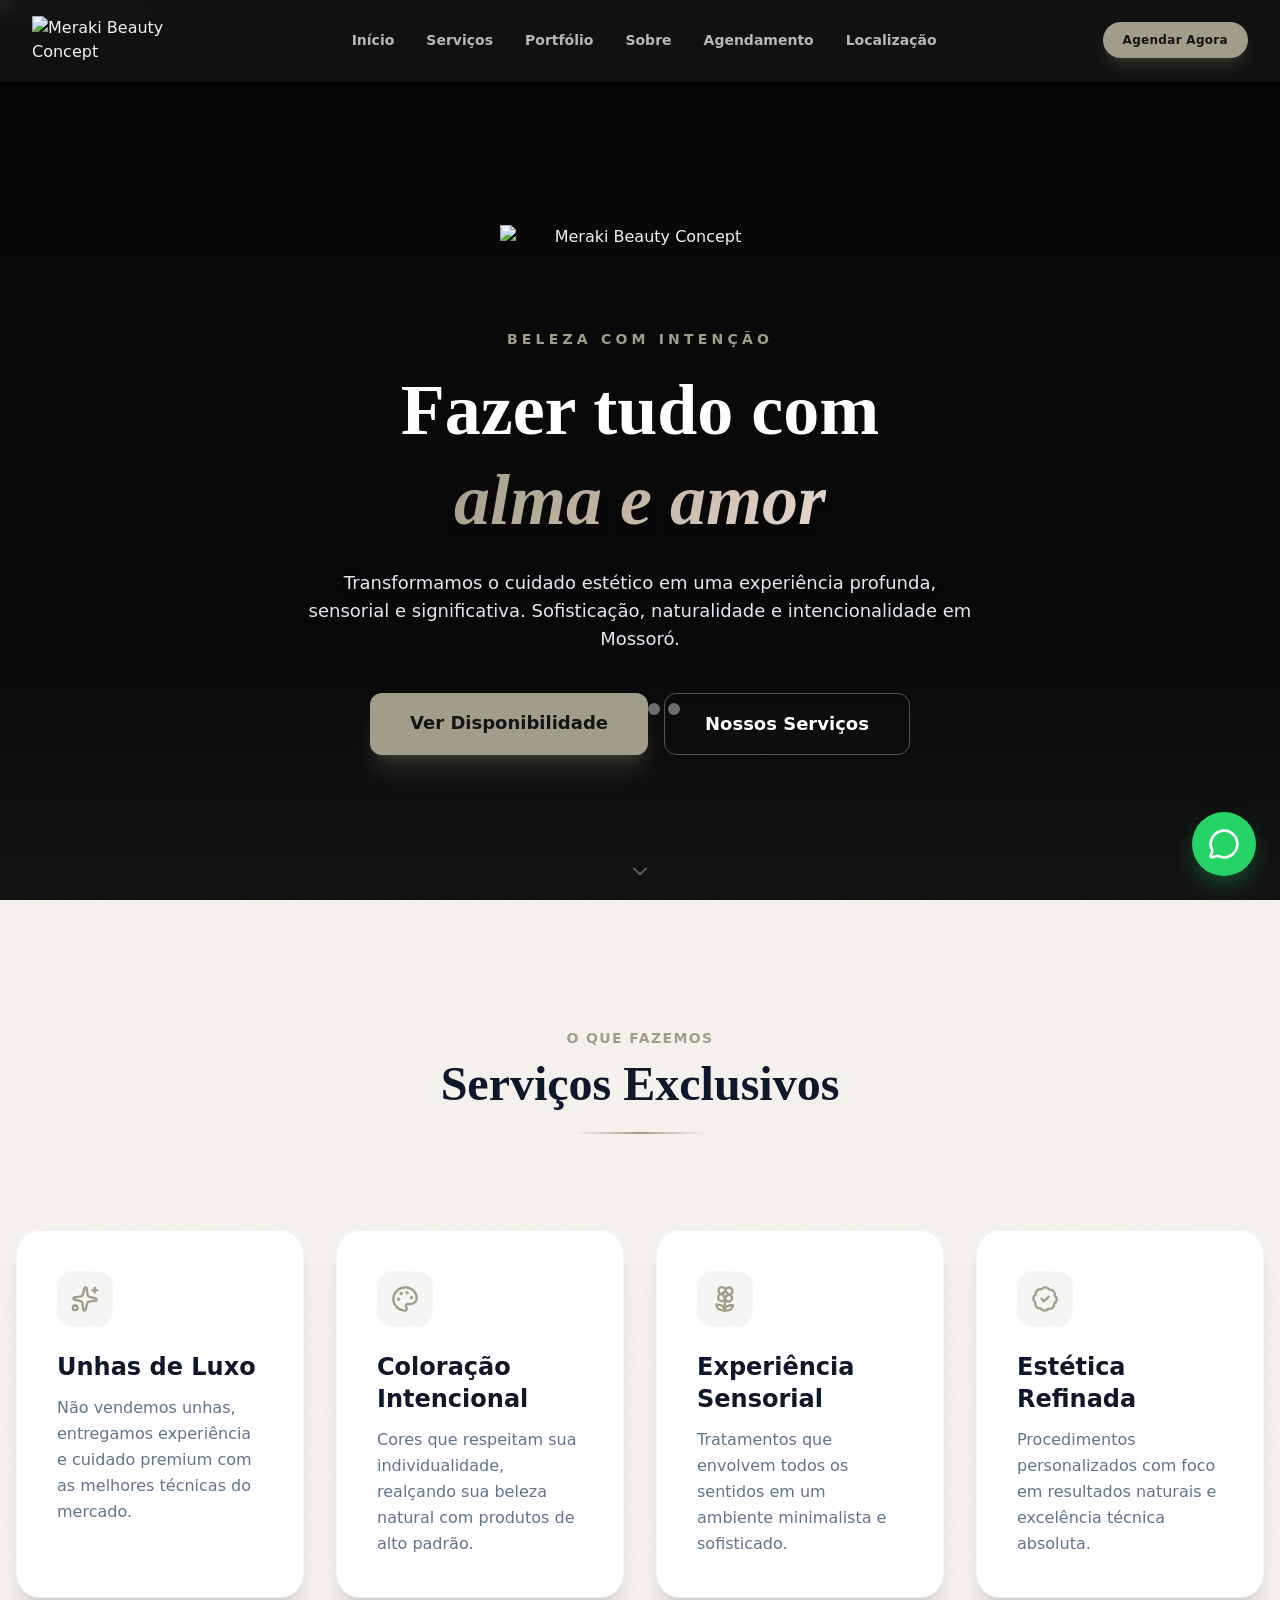
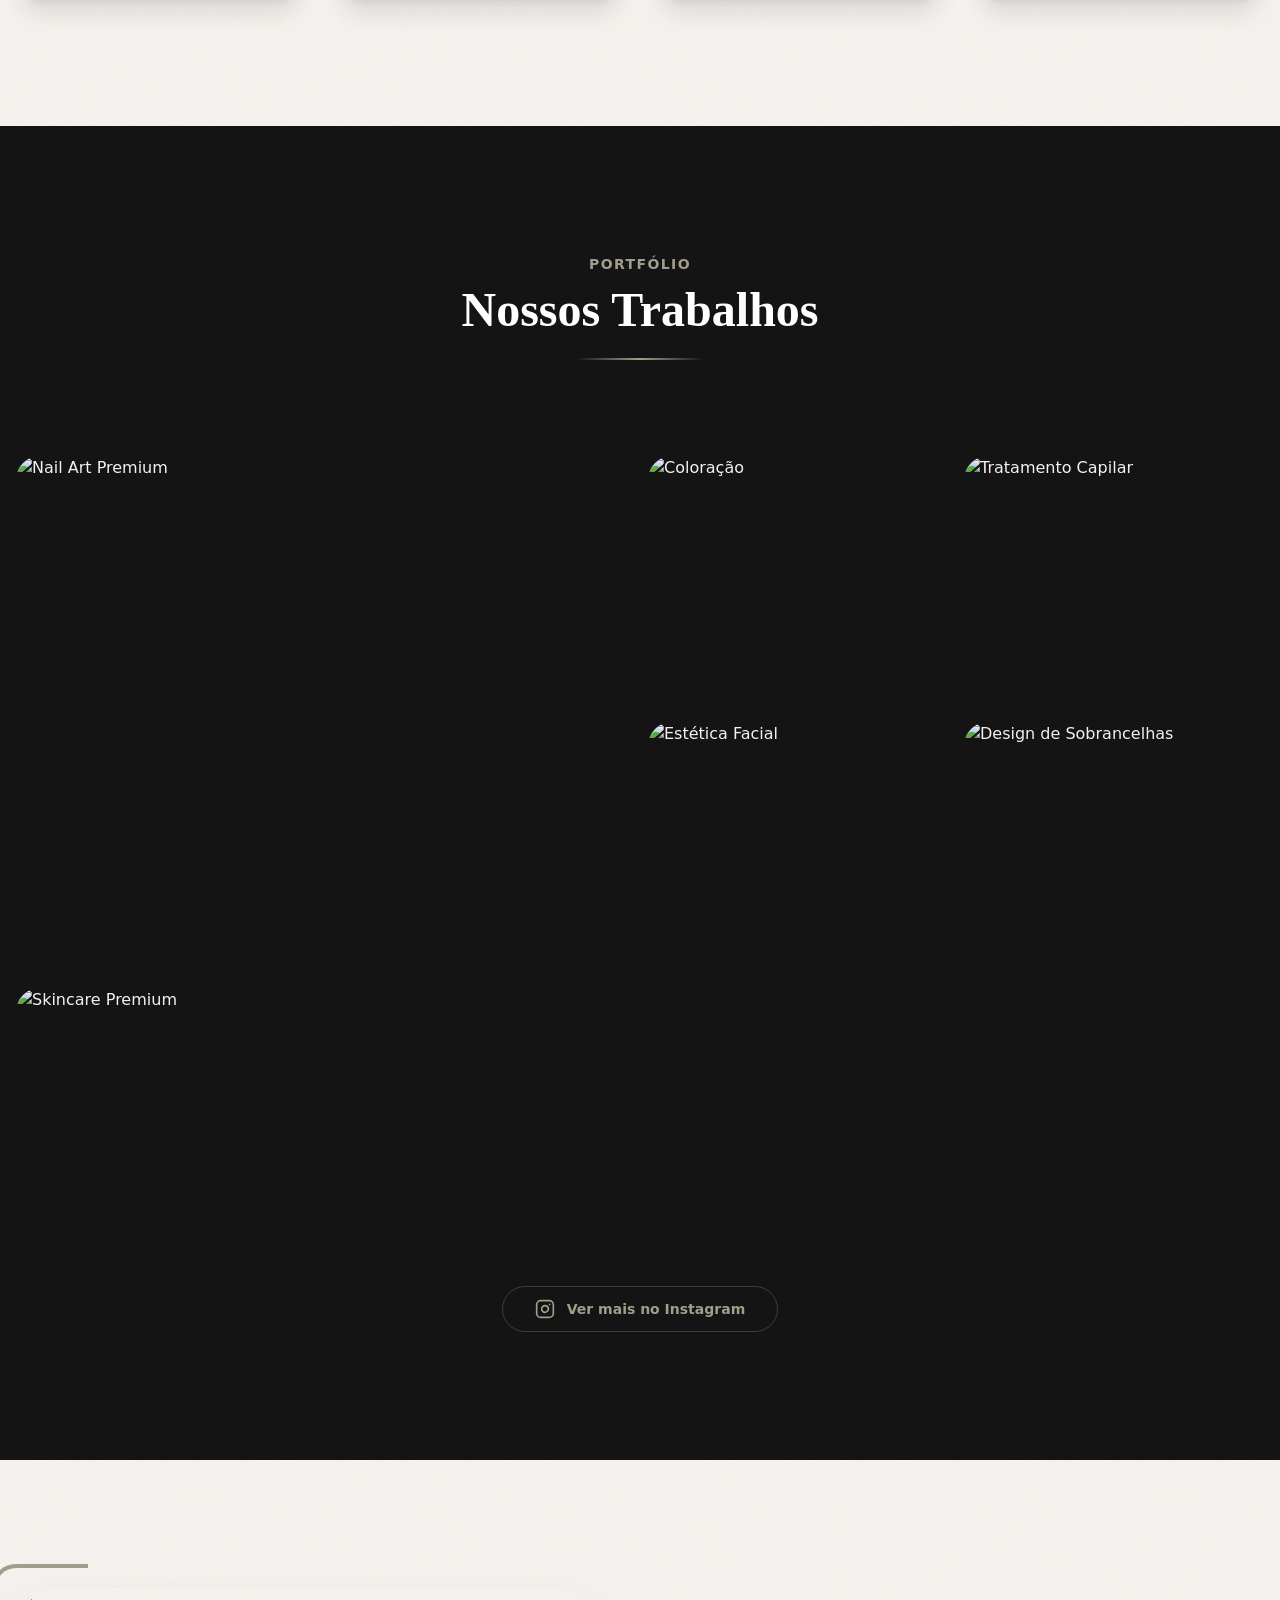
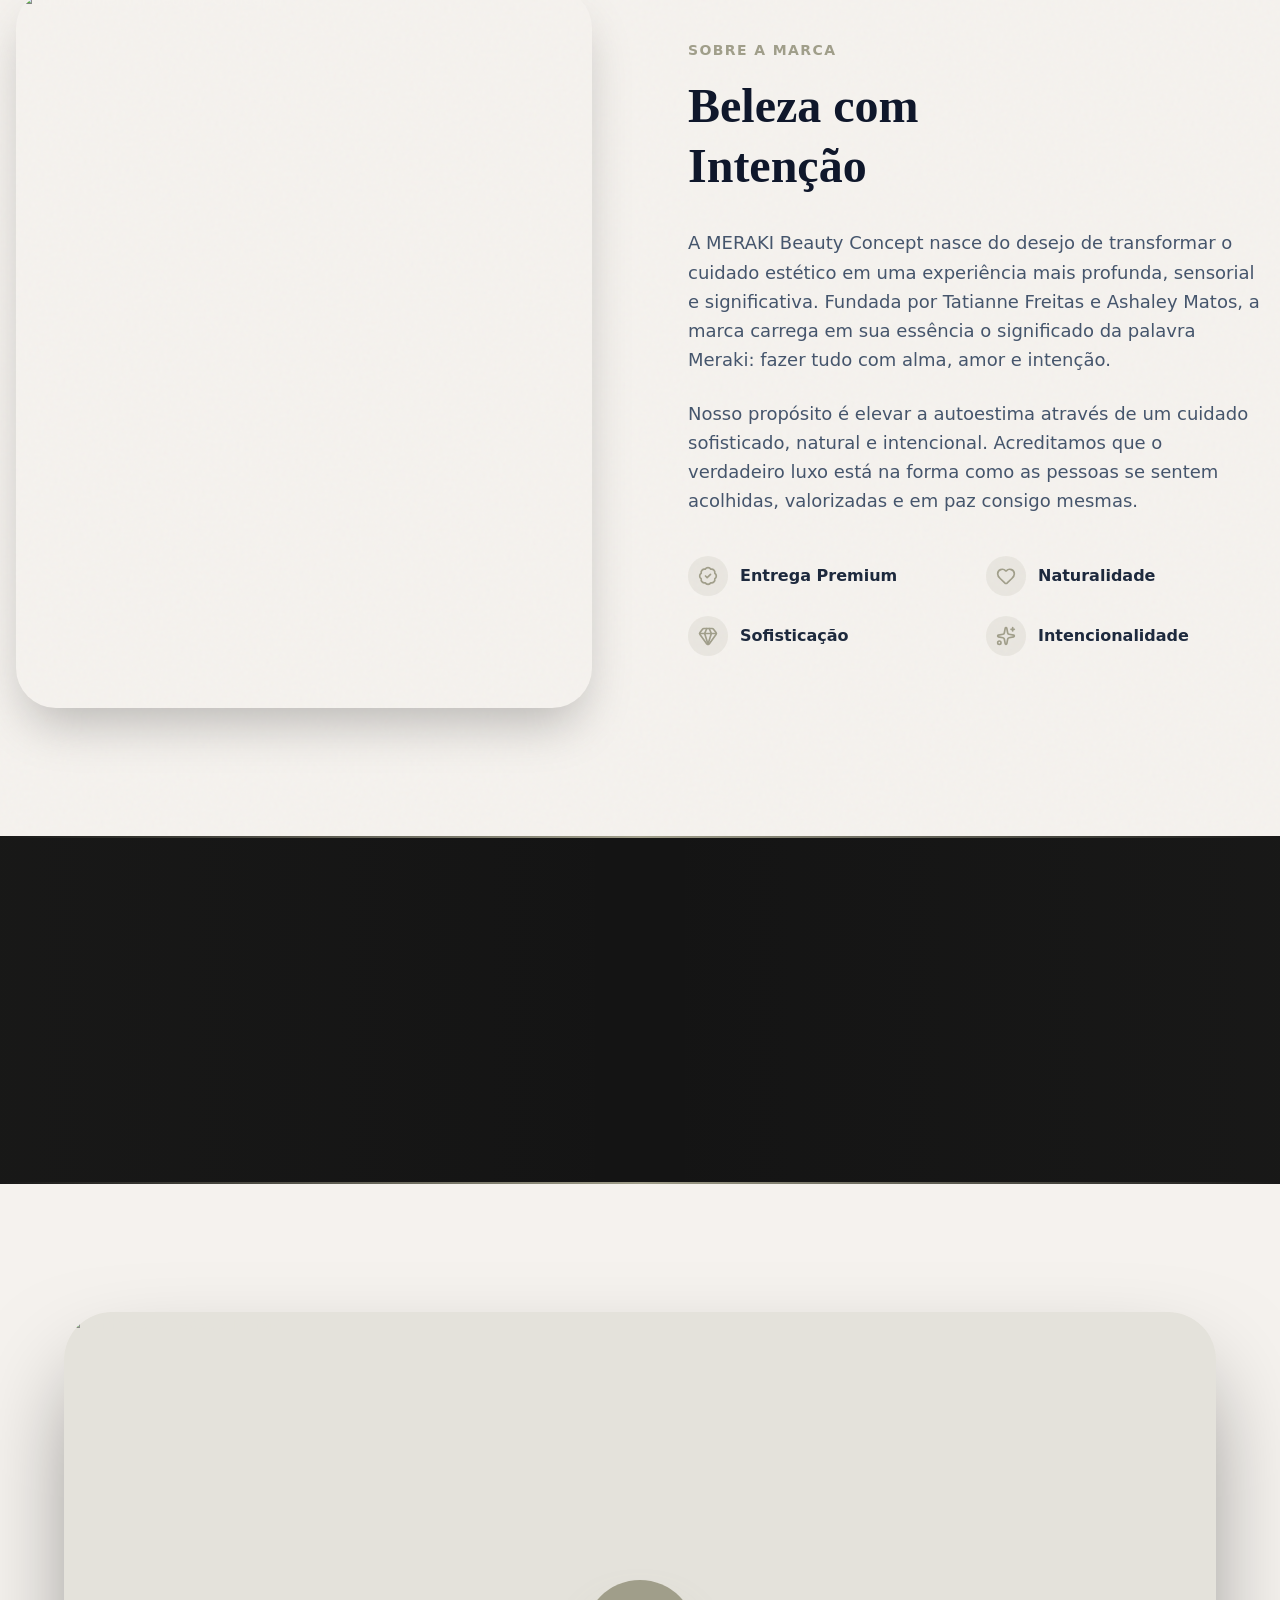
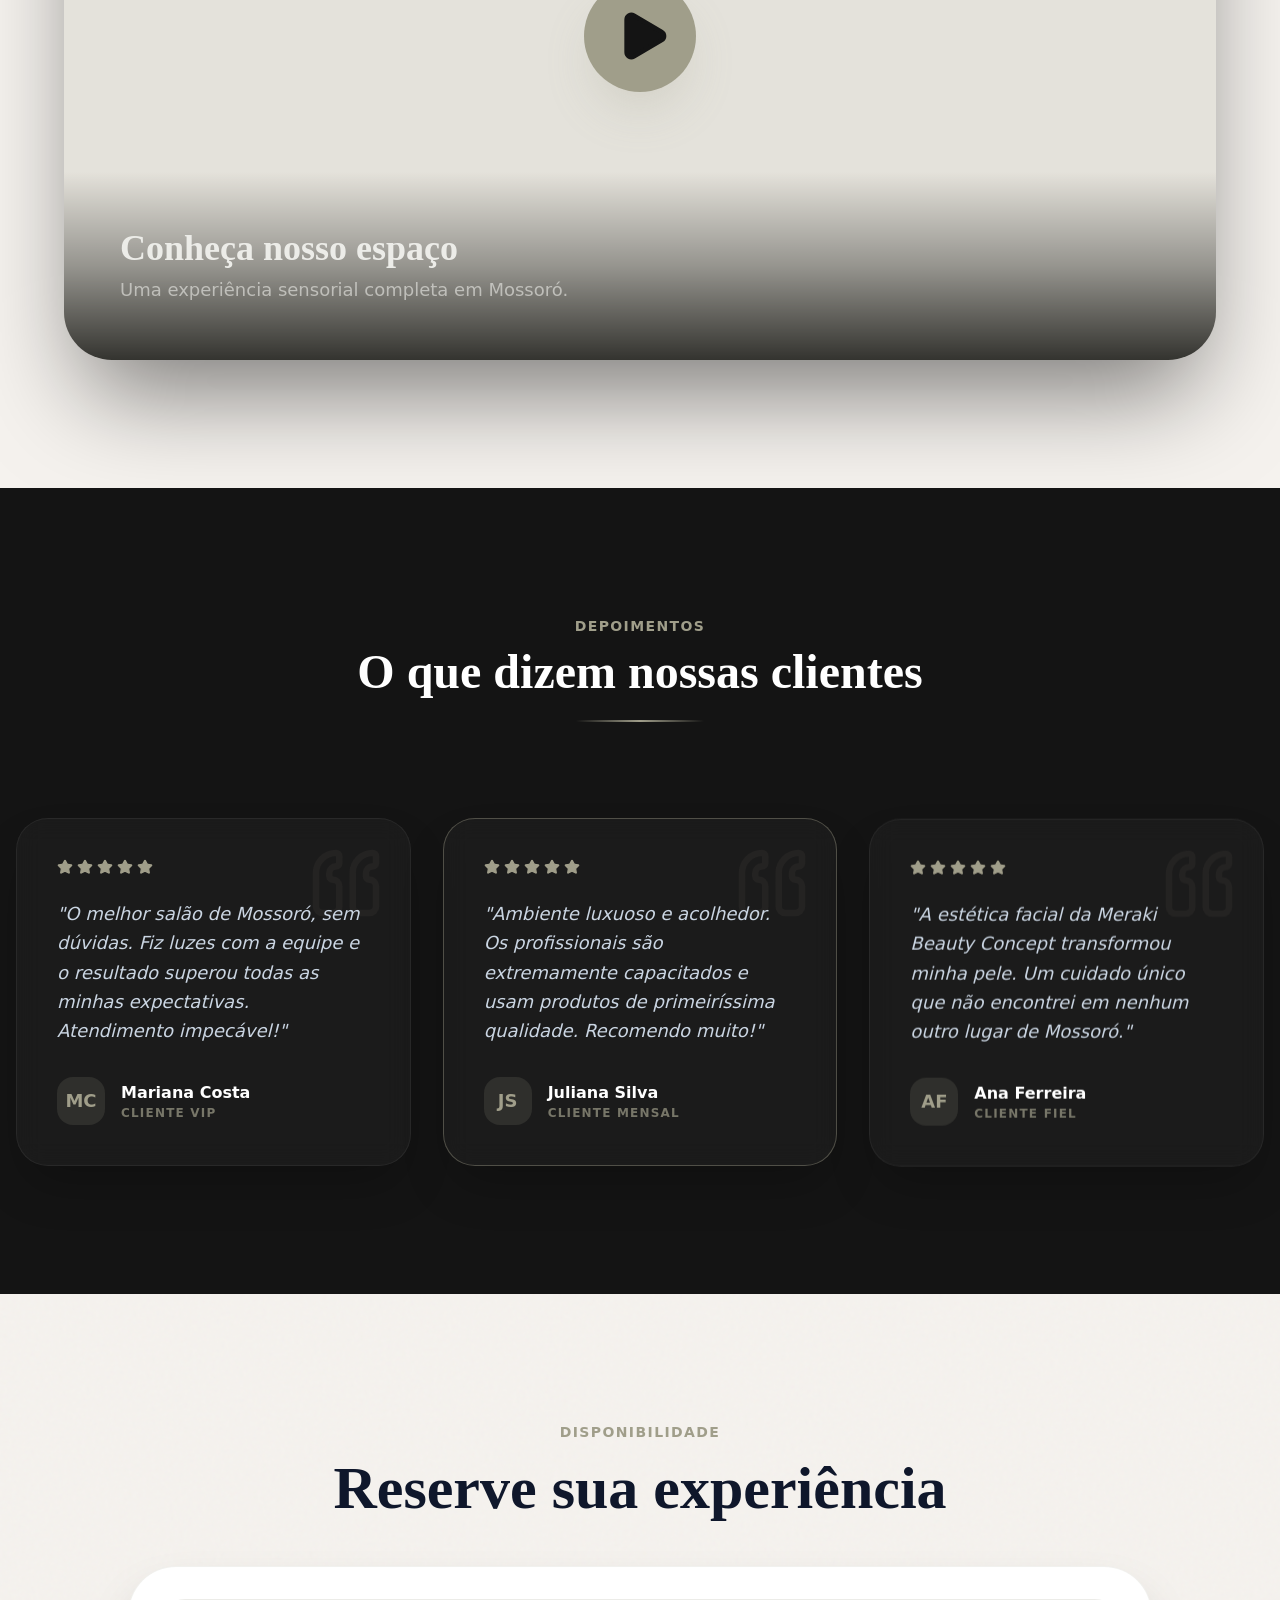
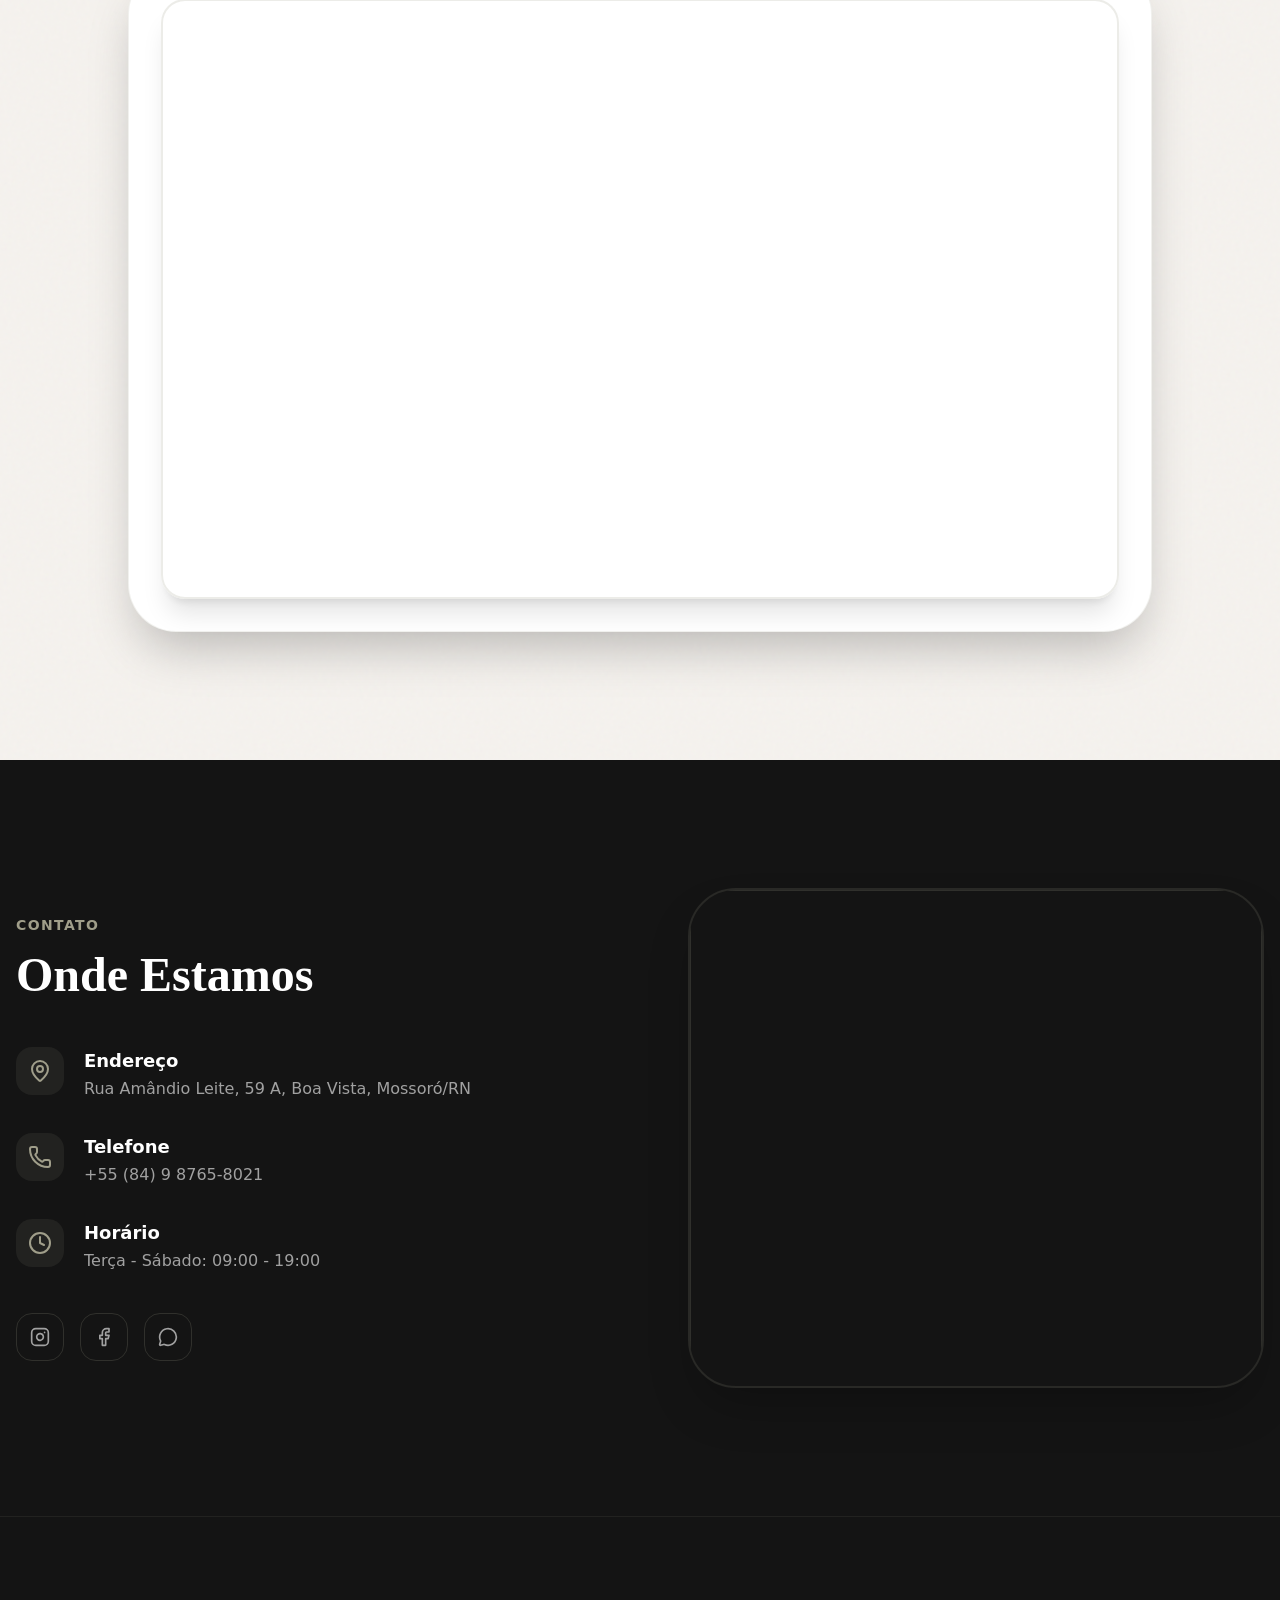
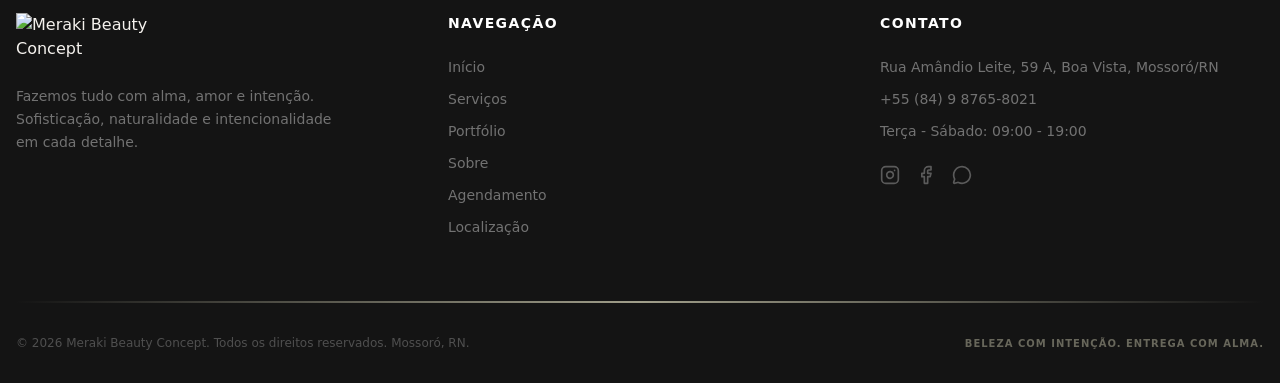
==== commit 4b4d568f: "Google Analytics tags" ====
--- a/index.html
+++ b/index.html
@@ -1 +1,9 @@
-<!DOCTYPE html><!--WTyZJNQgkmorCq_c3iKF2--><html lang="pt-BR" class="dark scroll-smooth"><head><meta charSet="utf-8"/><meta name="viewport" content="width=device-width, initial-scale=1"/><link rel="preload" as="image" href="https://merakibeautyconcept.com.br/assets/logo-white.png"/><link rel="preload" as="image" href="https://images.unsplash.com/photo-1560066984-138dadb4c035?q=80&amp;w=1920&amp;auto=format&amp;fit=crop" referrerPolicy="no-referrer"/><link rel="stylesheet" href="/_next/static/css/ecb8bbc9cac89e2f.css" data-precedence="next"/><link rel="preload" as="script" fetchPriority="low" href="/_next/static/chunks/webpack-e89cffeeaa8c5bd0.js"/><script src="/_next/static/chunks/4bd1b696-21f374d1156f834a.js" async=""></script><script src="/_next/static/chunks/255-d2ac731a4af32857.js" async=""></script><script src="/_next/static/chunks/main-app-a35ea56368145967.js" async=""></script><script src="/_next/static/chunks/app/error-dea49e0301c56ff0.js" async=""></script><script src="/_next/static/chunks/app/not-found-4c83c46f884b4147.js" async=""></script><script src="/_next/static/chunks/914-a645a1ba36e8caa2.js" async=""></script><script src="/_next/static/chunks/app/page-0115ca2d786aed37.js" async=""></script><title>Meraki Beauty Concept | Beleza com Intenção</title><meta name="description" content="Elevar a autoestima através de um cuidado sofisticado, natural e intencional. Salão de beleza premium em Mossoró, RN."/><meta name="author" content="Meraki Beauty Concept"/><meta name="keywords" content="salão de beleza,Mossoró,estética,unhas,coloração,beauty concept,Meraki"/><meta property="og:title" content="Meraki Beauty Concept | Beleza com Intenção"/><meta property="og:description" content="Transformamos o cuidado estético em uma experiência profunda, sensorial e significativa. Sofisticação, naturalidade e intencionalidade em Mossoró."/><meta property="og:site_name" content="Meraki Beauty Concept"/><meta property="og:locale" content="pt_BR"/><meta property="og:type" content="website"/><meta name="twitter:card" content="summary_large_image"/><meta name="twitter:title" content="Meraki Beauty Concept | Beleza com Intenção"/><meta name="twitter:description" content="Transformamos o cuidado estético em uma experiência profunda, sensorial e significativa."/><link rel="icon" href="/assets/logo.png"/><link rel="apple-touch-icon" href="/assets/logo.png"/><script type="application/ld+json">{"@context":"https://schema.org","@type":"BeautySalon","name":"Meraki Beauty Concept","description":"Elevar a autoestima através de um cuidado sofisticado, natural e intencional.","address":{"@type":"PostalAddress","streetAddress":"Rua Lopes Trovão","addressLocality":"Mossoró","addressRegion":"RN","postalCode":"59600-000","addressCountry":"BR"},"telephone":"+55-84-98765-8021","openingHours":"Tu-Sa 09:00-19:00","url":"https://merakibeautyconcept.com.br","sameAs":["https://www.instagram.com/meraki.beautyconcept","https://www.facebook.com/merakibeautyconcept"]}</script><script src="/_next/static/chunks/polyfills-42372ed130431b0a.js" noModule=""></script></head><body class="__variable_069ab3 __variable_f24683 font-sans antialiased bg-background-light dark:bg-background-dark text-slate-900 dark:text-slate-100 transition-colors duration-300"><div hidden=""><!--$--><!--/$--></div><div class="min-h-screen selection:bg-primary/30"><header class="fixed top-0 w-full z-50 transition-all duration-500 bg-background-dark/80 backdrop-blur-md border-b border-transparent"><div class="max-w-7xl mx-auto px-4 sm:px-6 lg:px-8"><div class="flex justify-between items-center h-20"><a href="#" class="flex items-center shrink-0"><img alt="Meraki Beauty Concept" width="160" height="50" decoding="async" data-nimg="1" class=" h-10 md:h-12 w-auto" style="color:transparent" src="https://merakibeautyconcept.github.io/assets/logo-white.png"/></a><nav class="hidden lg:flex items-center space-x-8"><a class="text-sm font-bold text-white/70 hover:text-primary transition-colors relative group py-2" href="#">Início<span class="absolute -bottom-0 left-0 w-0 h-0.5 bg-primary transition-all duration-300 group-hover:w-full"></span></a><a class="text-sm font-bold text-white/70 hover:text-primary transition-colors relative group py-2" href="#servicos">Serviços<span class="absolute -bottom-0 left-0 w-0 h-0.5 bg-primary transition-all duration-300 group-hover:w-full"></span></a><a class="text-sm font-bold text-white/70 hover:text-primary transition-colors relative group py-2" href="#portfolio">Portfólio<span class="absolute -bottom-0 left-0 w-0 h-0.5 bg-primary transition-all duration-300 group-hover:w-full"></span></a><a class="text-sm font-bold text-white/70 hover:text-primary transition-colors relative group py-2" href="#sobre">Sobre<span class="absolute -bottom-0 left-0 w-0 h-0.5 bg-primary transition-all duration-300 group-hover:w-full"></span></a><a class="text-sm font-bold text-white/70 hover:text-primary transition-colors relative group py-2" href="#agendamento">Agendamento<span class="absolute -bottom-0 left-0 w-0 h-0.5 bg-primary transition-all duration-300 group-hover:w-full"></span></a><a class="text-sm font-bold text-white/70 hover:text-primary transition-colors relative group py-2" href="#localizacao">Localização<span class="absolute -bottom-0 left-0 w-0 h-0.5 bg-primary transition-all duration-300 group-hover:w-full"></span></a></nav><div class="flex items-center gap-3"><a class="hidden sm:inline-flex bg-primary text-background-dark px-5 py-2.5 rounded-full font-black text-xs tracking-wide shadow-lg shadow-primary/20 hover:bg-warm-beige transition-colors" href="#agendamento" tabindex="0">Agendar Agora</a><button class="lg:hidden relative w-10 h-10 flex items-center justify-center rounded-xl hover:bg-white/10 transition-colors" aria-label="Abrir menu"><span class="hamburger-line absolute w-6 h-0.5 bg-white rounded-full -translate-y-2"></span><span class="hamburger-line absolute w-6 h-0.5 bg-white rounded-full opacity-100"></span><span class="hamburger-line absolute w-6 h-0.5 bg-white rounded-full translate-y-2"></span></button></div></div></div></header><section class="relative h-screen flex items-center justify-center overflow-hidden"><div class="absolute inset-0 z-0"><div class="absolute inset-0 bg-gradient-to-b from-black/70 via-black/50 to-background-dark z-10"></div><div class="absolute inset-0" style="opacity:0;transform:scale(1.1)"><img alt="Hero Background" referrerPolicy="no-referrer" decoding="async" data-nimg="fill" class="object-cover" style="position:absolute;height:100%;width:100%;left:0;top:0;right:0;bottom:0;color:transparent" src="https://images.unsplash.com/photo-1560066984-138dadb4c035?q=80&amp;w=1920&amp;auto=format&amp;fit=crop"/></div></div><div class="relative z-20 text-center px-4 max-w-4xl mt-20"><div class="mb-6" style="opacity:0;transform:scale(0.8)"><img alt="Meraki Beauty Concept" loading="lazy" width="280" height="80" decoding="async" data-nimg="1" class=" mx-auto h-16 md:h-20 w-auto" style="color:transparent" src="https://merakibeautyconcept.github.io/assets/logo-white.png"/></div><span class="text-primary font-bold tracking-[0.3em] uppercase mb-4 block text-xs md:text-sm" style="opacity:0;transform:translateY(20px)">Beleza com Intenção</span><h1 class="text-3xl md:text-5xl lg:text-7xl font-black text-white mb-6 leading-tight drop-shadow-lg font-display" style="opacity:0;transform:translateY(30px)">Fazer tudo com<br/><span class="text-gradient italic">alma e amor</span></h1><p class="text-base md:text-lg text-slate-200 mb-10 max-w-2xl mx-auto drop-shadow-md" style="opacity:0;transform:translateY(30px)">Transformamos o cuidado estético em uma experiência profunda, sensorial e significativa. Sofisticação, naturalidade e intencionalidade em Mossoró.</p><div class="flex flex-col sm:flex-row gap-4 justify-center" style="opacity:0;transform:translateY(30px)"><a class="bg-primary text-background-dark px-8 py-3 md:px-10 md:py-4 rounded-xl font-bold text-base md:text-lg hover:bg-warm-beige transition-all shadow-xl shadow-primary/20" href="#agendamento">Ver Disponibilidade</a><a class="border border-white/30 backdrop-blur-sm text-white px-8 py-3 md:px-10 md:py-4 rounded-xl font-bold text-base md:text-lg hover:bg-white/10 transition-all" href="#servicos">Nossos Serviços</a></div><div class="absolute bottom-10 left-0 right-0 flex justify-center gap-2"><button class="w-3 h-3 rounded-full transition-all duration-500 bg-primary w-10" aria-label="Ir para imagem 1"></button><button class="w-3 h-3 rounded-full transition-all duration-500 bg-white/40 hover:bg-white/70" aria-label="Ir para imagem 2"></button><button class="w-3 h-3 rounded-full transition-all duration-500 bg-white/40 hover:bg-white/70" aria-label="Ir para imagem 3"></button></div></div><div class="absolute bottom-6 left-1/2 -translate-x-1/2 z-20"><svg xmlns="http://www.w3.org/2000/svg" width="24" height="24" viewBox="0 0 24 24" fill="none" stroke="currentColor" stroke-width="2" stroke-linecap="round" stroke-linejoin="round" class="lucide lucide-chevron-down w-6 h-6 text-white/30" aria-hidden="true"><path d="m6 9 6 6 6-6"></path></svg></div></section><section class="py-20 md:py-32 px-4 bg-background-light dark:bg-background-dark overflow-hidden relative grain-overlay" id="servicos"><div class="max-w-7xl mx-auto relative z-10"><div class="text-center mb-16 md:mb-24" style="opacity:0;transform:translateY(30px)"><h2 class="text-primary font-bold tracking-widest uppercase text-xs md:text-sm mb-3">O que fazemos</h2><h3 class="text-4xl md:text-5xl font-black mb-6 text-slate-900 dark:text-white font-display">Serviços Exclusivos</h3><div class="separator-line w-32 mx-auto"></div></div><div class="grid grid-cols-1 md:grid-cols-2 lg:grid-cols-4 gap-6 md:gap-8" style="opacity:0"><div class="bg-white dark:bg-white/[0.03] backdrop-blur-md border border-slate-200/50 dark:border-white/[0.06] shadow-xl hover:shadow-2xl p-8 md:p-10 rounded-3xl group hover:border-primary/40 transition-all duration-500" style="opacity:0;transform:translateY(30px) scale(0.95)"><div class="w-14 h-14 bg-primary/10 rounded-2xl flex items-center justify-center mb-6 group-hover:bg-primary transition-all duration-500 rotate-3 group-hover:rotate-0"><svg xmlns="http://www.w3.org/2000/svg" width="24" height="24" viewBox="0 0 24 24" fill="none" stroke="currentColor" stroke-width="2" stroke-linecap="round" stroke-linejoin="round" class="lucide lucide-sparkles text-primary group-hover:text-background-dark w-7 h-7 transition-colors" aria-hidden="true"><path d="M11.017 2.814a1 1 0 0 1 1.966 0l1.051 5.558a2 2 0 0 0 1.594 1.594l5.558 1.051a1 1 0 0 1 0 1.966l-5.558 1.051a2 2 0 0 0-1.594 1.594l-1.051 5.558a1 1 0 0 1-1.966 0l-1.051-5.558a2 2 0 0 0-1.594-1.594l-5.558-1.051a1 1 0 0 1 0-1.966l5.558-1.051a2 2 0 0 0 1.594-1.594z"></path><path d="M20 2v4"></path><path d="M22 4h-4"></path><circle cx="4" cy="20" r="2"></circle></svg></div><h4 class="text-xl md:text-2xl font-black mb-3 text-slate-900 dark:text-white">Unhas de Luxo</h4><p class="text-slate-500 dark:text-slate-400 text-sm md:text-base leading-relaxed">Não vendemos unhas, entregamos experiência e cuidado premium com as melhores técnicas do mercado.</p></div><div class="bg-white dark:bg-white/[0.03] backdrop-blur-md border border-slate-200/50 dark:border-white/[0.06] shadow-xl hover:shadow-2xl p-8 md:p-10 rounded-3xl group hover:border-primary/40 transition-all duration-500" style="opacity:0;transform:translateY(30px) scale(0.95)"><div class="w-14 h-14 bg-primary/10 rounded-2xl flex items-center justify-center mb-6 group-hover:bg-primary transition-all duration-500 rotate-3 group-hover:rotate-0"><svg xmlns="http://www.w3.org/2000/svg" width="24" height="24" viewBox="0 0 24 24" fill="none" stroke="currentColor" stroke-width="2" stroke-linecap="round" stroke-linejoin="round" class="lucide lucide-palette text-primary group-hover:text-background-dark w-7 h-7 transition-colors" aria-hidden="true"><path d="M12 22a1 1 0 0 1 0-20 10 9 0 0 1 10 9 5 5 0 0 1-5 5h-2.25a1.75 1.75 0 0 0-1.4 2.8l.3.4a1.75 1.75 0 0 1-1.4 2.8z"></path><circle cx="13.5" cy="6.5" r=".5" fill="currentColor"></circle><circle cx="17.5" cy="10.5" r=".5" fill="currentColor"></circle><circle cx="6.5" cy="12.5" r=".5" fill="currentColor"></circle><circle cx="8.5" cy="7.5" r=".5" fill="currentColor"></circle></svg></div><h4 class="text-xl md:text-2xl font-black mb-3 text-slate-900 dark:text-white">Coloração Intencional</h4><p class="text-slate-500 dark:text-slate-400 text-sm md:text-base leading-relaxed">Cores que respeitam sua individualidade, realçando sua beleza natural com produtos de alto padrão.</p></div><div class="bg-white dark:bg-white/[0.03] backdrop-blur-md border border-slate-200/50 dark:border-white/[0.06] shadow-xl hover:shadow-2xl p-8 md:p-10 rounded-3xl group hover:border-primary/40 transition-all duration-500" style="opacity:0;transform:translateY(30px) scale(0.95)"><div class="w-14 h-14 bg-primary/10 rounded-2xl flex items-center justify-center mb-6 group-hover:bg-primary transition-all duration-500 rotate-3 group-hover:rotate-0"><svg xmlns="http://www.w3.org/2000/svg" width="24" height="24" viewBox="0 0 24 24" fill="none" stroke="currentColor" stroke-width="2" stroke-linecap="round" stroke-linejoin="round" class="lucide lucide-flower2 lucide-flower-2 text-primary group-hover:text-background-dark w-7 h-7 transition-colors" aria-hidden="true"><path d="M12 5a3 3 0 1 1 3 3m-3-3a3 3 0 1 0-3 3m3-3v1M9 8a3 3 0 1 0 3 3M9 8h1m5 0a3 3 0 1 1-3 3m3-3h-1m-2 3v-1"></path><circle cx="12" cy="8" r="2"></circle><path d="M12 10v12"></path><path d="M12 22c4.2 0 7-1.667 7-5-4.2 0-7 1.667-7 5Z"></path><path d="M12 22c-4.2 0-7-1.667-7-5 4.2 0 7 1.667 7 5Z"></path></svg></div><h4 class="text-xl md:text-2xl font-black mb-3 text-slate-900 dark:text-white">Experiência Sensorial</h4><p class="text-slate-500 dark:text-slate-400 text-sm md:text-base leading-relaxed">Tratamentos que envolvem todos os sentidos em um ambiente minimalista e sofisticado.</p></div><div class="bg-white dark:bg-white/[0.03] backdrop-blur-md border border-slate-200/50 dark:border-white/[0.06] shadow-xl hover:shadow-2xl p-8 md:p-10 rounded-3xl group hover:border-primary/40 transition-all duration-500" style="opacity:0;transform:translateY(30px) scale(0.95)"><div class="w-14 h-14 bg-primary/10 rounded-2xl flex items-center justify-center mb-6 group-hover:bg-primary transition-all duration-500 rotate-3 group-hover:rotate-0"><svg xmlns="http://www.w3.org/2000/svg" width="24" height="24" viewBox="0 0 24 24" fill="none" stroke="currentColor" stroke-width="2" stroke-linecap="round" stroke-linejoin="round" class="lucide lucide-badge-check text-primary group-hover:text-background-dark w-7 h-7 transition-colors" aria-hidden="true"><path d="M3.85 8.62a4 4 0 0 1 4.78-4.77 4 4 0 0 1 6.74 0 4 4 0 0 1 4.78 4.78 4 4 0 0 1 0 6.74 4 4 0 0 1-4.77 4.78 4 4 0 0 1-6.75 0 4 4 0 0 1-4.78-4.77 4 4 0 0 1 0-6.76Z"></path><path d="m9 12 2 2 4-4"></path></svg></div><h4 class="text-xl md:text-2xl font-black mb-3 text-slate-900 dark:text-white">Estética Refinada</h4><p class="text-slate-500 dark:text-slate-400 text-sm md:text-base leading-relaxed">Procedimentos personalizados com foco em resultados naturais e excelência técnica absoluta.</p></div></div></div></section><section class="py-20 md:py-32 bg-background-dark px-4 overflow-hidden" id="portfolio"><div class="max-w-7xl mx-auto"><div class="text-center mb-16 md:mb-24" style="opacity:0;transform:translateY(30px)"><h2 class="text-primary font-bold tracking-widest uppercase text-xs md:text-sm mb-3">Portfólio</h2><h3 class="text-4xl md:text-5xl font-black mb-6 text-white font-display">Nossos Trabalhos</h3><div class="separator-line w-32 mx-auto"></div></div><div class="grid grid-cols-2 md:grid-cols-4 gap-3 md:gap-4 auto-rows-[200px] md:auto-rows-[250px]" style="opacity:0"><div class="relative rounded-2xl md:rounded-3xl overflow-hidden group cursor-pointer md:col-span-2 md:row-span-2" style="opacity:0;transform:scale(0.9)"><img alt="Nail Art Premium" referrerPolicy="no-referrer" loading="lazy" decoding="async" data-nimg="fill" class="object-cover transition-transform duration-700 group-hover:scale-110" style="position:absolute;height:100%;width:100%;left:0;top:0;right:0;bottom:0;color:transparent" src="https://images.unsplash.com/photo-1604654894610-df63bc536371?q=80&amp;w=800&amp;auto=format&amp;fit=crop"/><div class="absolute inset-0 bg-gradient-to-t from-black/80 via-black/20 to-transparent opacity-0 group-hover:opacity-100 transition-opacity duration-500 flex items-end p-5 md:p-6"><span class="text-white font-bold text-sm md:text-lg">Nail Art Premium</span></div></div><div class="relative rounded-2xl md:rounded-3xl overflow-hidden group cursor-pointer " style="opacity:0;transform:scale(0.9)"><img alt="Coloração" referrerPolicy="no-referrer" loading="lazy" decoding="async" data-nimg="fill" class="object-cover transition-transform duration-700 group-hover:scale-110" style="position:absolute;height:100%;width:100%;left:0;top:0;right:0;bottom:0;color:transparent" src="https://images.unsplash.com/photo-1562322140-8baeececf08b?q=80&amp;w=600&amp;auto=format&amp;fit=crop"/><div class="absolute inset-0 bg-gradient-to-t from-black/80 via-black/20 to-transparent opacity-0 group-hover:opacity-100 transition-opacity duration-500 flex items-end p-5 md:p-6"><span class="text-white font-bold text-sm md:text-lg">Coloração</span></div></div><div class="relative rounded-2xl md:rounded-3xl overflow-hidden group cursor-pointer " style="opacity:0;transform:scale(0.9)"><img alt="Tratamento Capilar" referrerPolicy="no-referrer" loading="lazy" decoding="async" data-nimg="fill" class="object-cover transition-transform duration-700 group-hover:scale-110" style="position:absolute;height:100%;width:100%;left:0;top:0;right:0;bottom:0;color:transparent" src="https://images.unsplash.com/photo-1522337360788-8b13dee7a37e?q=80&amp;w=600&amp;auto=format&amp;fit=crop"/><div class="absolute inset-0 bg-gradient-to-t from-black/80 via-black/20 to-transparent opacity-0 group-hover:opacity-100 transition-opacity duration-500 flex items-end p-5 md:p-6"><span class="text-white font-bold text-sm md:text-lg">Tratamento Capilar</span></div></div><div class="relative rounded-2xl md:rounded-3xl overflow-hidden group cursor-pointer " style="opacity:0;transform:scale(0.9)"><img alt="Estética Facial" referrerPolicy="no-referrer" loading="lazy" decoding="async" data-nimg="fill" class="object-cover transition-transform duration-700 group-hover:scale-110" style="position:absolute;height:100%;width:100%;left:0;top:0;right:0;bottom:0;color:transparent" src="https://images.unsplash.com/photo-1519014816548-bf5fe059798b?q=80&amp;w=600&amp;auto=format&amp;fit=crop"/><div class="absolute inset-0 bg-gradient-to-t from-black/80 via-black/20 to-transparent opacity-0 group-hover:opacity-100 transition-opacity duration-500 flex items-end p-5 md:p-6"><span class="text-white font-bold text-sm md:text-lg">Estética Facial</span></div></div><div class="relative rounded-2xl md:rounded-3xl overflow-hidden group cursor-pointer " style="opacity:0;transform:scale(0.9)"><img alt="Design de Sobrancelhas" referrerPolicy="no-referrer" loading="lazy" decoding="async" data-nimg="fill" class="object-cover transition-transform duration-700 group-hover:scale-110" style="position:absolute;height:100%;width:100%;left:0;top:0;right:0;bottom:0;color:transparent" src="https://images.unsplash.com/photo-1487412947147-5cebf100ffc2?q=80&amp;w=600&amp;auto=format&amp;fit=crop"/><div class="absolute inset-0 bg-gradient-to-t from-black/80 via-black/20 to-transparent opacity-0 group-hover:opacity-100 transition-opacity duration-500 flex items-end p-5 md:p-6"><span class="text-white font-bold text-sm md:text-lg">Design de Sobrancelhas</span></div></div><div class="relative rounded-2xl md:rounded-3xl overflow-hidden group cursor-pointer md:col-span-2" style="opacity:0;transform:scale(0.9)"><img alt="Skincare Premium" referrerPolicy="no-referrer" loading="lazy" decoding="async" data-nimg="fill" class="object-cover transition-transform duration-700 group-hover:scale-110" style="position:absolute;height:100%;width:100%;left:0;top:0;right:0;bottom:0;color:transparent" src="https://images.unsplash.com/photo-1570172619644-dfd03ed5d881?q=80&amp;w=800&amp;auto=format&amp;fit=crop"/><div class="absolute inset-0 bg-gradient-to-t from-black/80 via-black/20 to-transparent opacity-0 group-hover:opacity-100 transition-opacity duration-500 flex items-end p-5 md:p-6"><span class="text-white font-bold text-sm md:text-lg">Skincare Premium</span></div></div></div><div class="text-center mt-12" style="opacity:0;transform:translateY(20px)"><a href="https://www.instagram.com/meraki.beautyconcept" target="_blank" rel="noopener noreferrer" class="inline-flex items-center gap-3 border border-primary/30 text-primary px-8 py-3 rounded-full font-bold text-sm hover:bg-primary hover:text-background-dark transition-all duration-300"><svg xmlns="http://www.w3.org/2000/svg" width="24" height="24" viewBox="0 0 24 24" fill="none" stroke="currentColor" stroke-width="2" stroke-linecap="round" stroke-linejoin="round" class="lucide lucide-instagram w-5 h-5" aria-hidden="true"><rect width="20" height="20" x="2" y="2" rx="5" ry="5"></rect><path d="M16 11.37A4 4 0 1 1 12.63 8 4 4 0 0 1 16 11.37z"></path><line x1="17.5" x2="17.51" y1="6.5" y2="6.5"></line></svg>Ver mais no Instagram</a></div></div></section><section class="py-20 md:py-32 bg-background-light dark:bg-background-dark overflow-hidden relative grain-overlay" id="sobre"><div class="max-w-7xl mx-auto px-4 grid md:grid-cols-2 gap-16 md:gap-24 items-center relative z-10"><div class="relative" style="opacity:0;transform:translateX(-80px)"><div class="absolute -top-6 -left-6 w-24 h-24 border-t-4 border-l-4 border-primary rounded-tl-3xl z-0"></div><div class="relative z-10 w-full aspect-[4/5] rounded-[2.5rem] overflow-hidden shadow-2xl"><img alt="Equipe Meraki Beauty Concept" referrerPolicy="no-referrer" loading="lazy" decoding="async" data-nimg="fill" class="object-cover" style="position:absolute;height:100%;width:100%;left:0;top:0;right:0;bottom:0;color:transparent" src="https://images.unsplash.com/photo-1522337660859-02fbefca4702?q=80&amp;w=800&amp;auto=format&amp;fit=crop"/></div><div class="absolute -bottom-10 -right-6 bg-primary p-8 md:p-10 rounded-3xl z-20 shadow-2xl" style="transform:scale(0)"><p class="text-background-dark font-black text-4xl md:text-5xl">15+</p><p class="text-background-dark/80 font-bold text-xs md:text-sm uppercase tracking-tighter">Anos de Experiência</p></div></div><div style="opacity:0;transform:translateX(80px)"><h2 class="text-primary font-bold tracking-widest uppercase text-xs md:text-sm mb-4">Sobre a Marca</h2><h3 class="text-4xl md:text-5xl font-black mb-8 leading-tight text-slate-900 dark:text-white font-display">Beleza com<br/>Intenção</h3><p class="text-base md:text-lg text-slate-600 dark:text-slate-300 mb-6 leading-relaxed">A MERAKI Beauty Concept nasce do desejo de transformar o cuidado estético em uma experiência mais profunda, sensorial e significativa. Fundada por Tatianne Freitas e Ashaley Matos, a marca carrega em sua essência o significado da palavra Meraki: fazer tudo com alma, amor e intenção.</p><p class="text-base md:text-lg text-slate-600 dark:text-slate-300 mb-10 leading-relaxed">Nosso propósito é elevar a autoestima através de um cuidado sofisticado, natural e intencional. Acreditamos que o verdadeiro luxo está na forma como as pessoas se sentem acolhidas, valorizadas e em paz consigo mesmas.</p><div class="grid grid-cols-1 sm:grid-cols-2 gap-5"><div class="flex items-center gap-3 group"><div class="w-10 h-10 rounded-full bg-primary/15 flex items-center justify-center group-hover:bg-primary transition-all duration-300"><svg xmlns="http://www.w3.org/2000/svg" width="24" height="24" viewBox="0 0 24 24" fill="none" stroke="currentColor" stroke-width="2" stroke-linecap="round" stroke-linejoin="round" class="lucide lucide-badge-check text-primary group-hover:text-background-dark w-5 h-5 transition-colors" aria-hidden="true"><path d="M3.85 8.62a4 4 0 0 1 4.78-4.77 4 4 0 0 1 6.74 0 4 4 0 0 1 4.78 4.78 4 4 0 0 1 0 6.74 4 4 0 0 1-4.77 4.78 4 4 0 0 1-6.75 0 4 4 0 0 1-4.78-4.77 4 4 0 0 1 0-6.76Z"></path><path d="m9 12 2 2 4-4"></path></svg></div><span class="font-bold text-slate-800 dark:text-white">Entrega Premium</span></div><div class="flex items-center gap-3 group"><div class="w-10 h-10 rounded-full bg-primary/15 flex items-center justify-center group-hover:bg-primary transition-all duration-300"><svg xmlns="http://www.w3.org/2000/svg" width="24" height="24" viewBox="0 0 24 24" fill="none" stroke="currentColor" stroke-width="2" stroke-linecap="round" stroke-linejoin="round" class="lucide lucide-heart text-primary group-hover:text-background-dark w-5 h-5 transition-colors" aria-hidden="true"><path d="M2 9.5a5.5 5.5 0 0 1 9.591-3.676.56.56 0 0 0 .818 0A5.49 5.49 0 0 1 22 9.5c0 2.29-1.5 4-3 5.5l-5.492 5.313a2 2 0 0 1-3 .019L5 15c-1.5-1.5-3-3.2-3-5.5"></path></svg></div><span class="font-bold text-slate-800 dark:text-white">Naturalidade</span></div><div class="flex items-center gap-3 group"><div class="w-10 h-10 rounded-full bg-primary/15 flex items-center justify-center group-hover:bg-primary transition-all duration-300"><svg xmlns="http://www.w3.org/2000/svg" width="24" height="24" viewBox="0 0 24 24" fill="none" stroke="currentColor" stroke-width="2" stroke-linecap="round" stroke-linejoin="round" class="lucide lucide-gem text-primary group-hover:text-background-dark w-5 h-5 transition-colors" aria-hidden="true"><path d="M10.5 3 8 9l4 13 4-13-2.5-6"></path><path d="M17 3a2 2 0 0 1 1.6.8l3 4a2 2 0 0 1 .013 2.382l-7.99 10.986a2 2 0 0 1-3.247 0l-7.99-10.986A2 2 0 0 1 2.4 7.8l2.998-3.997A2 2 0 0 1 7 3z"></path><path d="M2 9h20"></path></svg></div><span class="font-bold text-slate-800 dark:text-white">Sofisticação</span></div><div class="flex items-center gap-3 group"><div class="w-10 h-10 rounded-full bg-primary/15 flex items-center justify-center group-hover:bg-primary transition-all duration-300"><svg xmlns="http://www.w3.org/2000/svg" width="24" height="24" viewBox="0 0 24 24" fill="none" stroke="currentColor" stroke-width="2" stroke-linecap="round" stroke-linejoin="round" class="lucide lucide-sparkles text-primary group-hover:text-background-dark w-5 h-5 transition-colors" aria-hidden="true"><path d="M11.017 2.814a1 1 0 0 1 1.966 0l1.051 5.558a2 2 0 0 0 1.594 1.594l5.558 1.051a1 1 0 0 1 0 1.966l-5.558 1.051a2 2 0 0 0-1.594 1.594l-1.051 5.558a1 1 0 0 1-1.966 0l-1.051-5.558a2 2 0 0 0-1.594-1.594l-5.558-1.051a1 1 0 0 1 0-1.966l5.558-1.051a2 2 0 0 0 1.594-1.594z"></path><path d="M20 2v4"></path><path d="M22 4h-4"></path><circle cx="4" cy="20" r="2"></circle></svg></div><span class="font-bold text-slate-800 dark:text-white">Intencionalidade</span></div></div></div></div></section><section class="py-16 md:py-24 bg-background-dark relative overflow-hidden"><div class="absolute inset-0 bg-gradient-to-r from-primary/[0.03] via-transparent to-primary/[0.03]"></div><div class="separator-line w-full absolute top-0"></div><div class="separator-line w-full absolute bottom-0"></div><div class="max-w-5xl mx-auto px-4 grid grid-cols-2 md:grid-cols-4 gap-10 md:gap-8 relative z-10" style="opacity:0;transform:translateY(30px)"><div class="text-center group"><div class="w-16 h-16 mx-auto bg-primary/10 rounded-2xl flex items-center justify-center mb-4 group-hover:bg-primary transition-all duration-500"><svg xmlns="http://www.w3.org/2000/svg" width="24" height="24" viewBox="0 0 24 24" fill="none" stroke="currentColor" stroke-width="2" stroke-linecap="round" stroke-linejoin="round" class="lucide lucide-calendar text-primary group-hover:text-background-dark w-7 h-7 transition-colors" aria-hidden="true"><path d="M8 2v4"></path><path d="M16 2v4"></path><rect width="18" height="18" x="3" y="4" rx="2"></rect><path d="M3 10h18"></path></svg></div><p class="text-4xl md:text-5xl font-black text-white mb-2">0<!-- -->+</p><p class="text-sm text-white/50 font-semibold uppercase tracking-widest">Anos</p></div><div class="text-center group"><div class="w-16 h-16 mx-auto bg-primary/10 rounded-2xl flex items-center justify-center mb-4 group-hover:bg-primary transition-all duration-500"><svg xmlns="http://www.w3.org/2000/svg" width="24" height="24" viewBox="0 0 24 24" fill="none" stroke="currentColor" stroke-width="2" stroke-linecap="round" stroke-linejoin="round" class="lucide lucide-users text-primary group-hover:text-background-dark w-7 h-7 transition-colors" aria-hidden="true"><path d="M16 21v-2a4 4 0 0 0-4-4H6a4 4 0 0 0-4 4v2"></path><path d="M16 3.128a4 4 0 0 1 0 7.744"></path><path d="M22 21v-2a4 4 0 0 0-3-3.87"></path><circle cx="9" cy="7" r="4"></circle></svg></div><p class="text-4xl md:text-5xl font-black text-white mb-2">0<!-- -->+</p><p class="text-sm text-white/50 font-semibold uppercase tracking-widest">Clientes</p></div><div class="text-center group"><div class="w-16 h-16 mx-auto bg-primary/10 rounded-2xl flex items-center justify-center mb-4 group-hover:bg-primary transition-all duration-500"><svg xmlns="http://www.w3.org/2000/svg" width="24" height="24" viewBox="0 0 24 24" fill="none" stroke="currentColor" stroke-width="2" stroke-linecap="round" stroke-linejoin="round" class="lucide lucide-award text-primary group-hover:text-background-dark w-7 h-7 transition-colors" aria-hidden="true"><path d="m15.477 12.89 1.515 8.526a.5.5 0 0 1-.81.47l-3.58-2.687a1 1 0 0 0-1.197 0l-3.586 2.686a.5.5 0 0 1-.81-.469l1.514-8.526"></path><circle cx="12" cy="8" r="6"></circle></svg></div><p class="text-4xl md:text-5xl font-black text-white mb-2">0<!-- -->+</p><p class="text-sm text-white/50 font-semibold uppercase tracking-widest">Procedimentos</p></div><div class="text-center group"><div class="w-16 h-16 mx-auto bg-primary/10 rounded-2xl flex items-center justify-center mb-4 group-hover:bg-primary transition-all duration-500"><svg xmlns="http://www.w3.org/2000/svg" width="24" height="24" viewBox="0 0 24 24" fill="none" stroke="currentColor" stroke-width="2" stroke-linecap="round" stroke-linejoin="round" class="lucide lucide-star text-primary group-hover:text-background-dark w-7 h-7 transition-colors" aria-hidden="true"><path d="M11.525 2.295a.53.53 0 0 1 .95 0l2.31 4.679a2.123 2.123 0 0 0 1.595 1.16l5.166.756a.53.53 0 0 1 .294.904l-3.736 3.638a2.123 2.123 0 0 0-.611 1.878l.882 5.14a.53.53 0 0 1-.771.56l-4.618-2.428a2.122 2.122 0 0 0-1.973 0L6.396 21.01a.53.53 0 0 1-.77-.56l.881-5.139a2.122 2.122 0 0 0-.611-1.879L2.16 9.795a.53.53 0 0 1 .294-.906l5.165-.755a2.122 2.122 0 0 0 1.597-1.16z"></path></svg></div><p class="text-4xl md:text-5xl font-black text-white mb-2">0<!-- -->%</p><p class="text-sm text-white/50 font-semibold uppercase tracking-widest">Satisfação</p></div></div></section><section class="py-20 md:py-32 bg-background-light dark:bg-background-dark px-4 overflow-hidden"><div class="max-w-6xl mx-auto"><div class="relative aspect-video rounded-[2rem] md:rounded-[3rem] overflow-hidden shadow-[0_50px_100px_-20px_rgba(0,0,0,0.5)] group cursor-pointer" style="opacity:0;transform:scale(0.9)"><div class="absolute inset-0 bg-primary/20 group-hover:bg-transparent transition-all duration-700 flex items-center justify-center z-20"><div class="w-20 h-20 md:w-28 md:h-28 bg-primary rounded-full flex items-center justify-center text-background-dark shadow-2xl shadow-primary/30"><svg xmlns="http://www.w3.org/2000/svg" width="24" height="24" viewBox="0 0 24 24" fill="none" stroke="currentColor" stroke-width="2" stroke-linecap="round" stroke-linejoin="round" class="lucide lucide-play w-10 h-10 md:w-14 md:h-14 ml-1.5 fill-current" aria-hidden="true"><path d="M5 5a2 2 0 0 1 3.008-1.728l11.997 6.998a2 2 0 0 1 .003 3.458l-12 7A2 2 0 0 1 5 19z"></path></svg></div></div><img alt="Conheça o espaço Meraki" referrerPolicy="no-referrer" loading="lazy" decoding="async" data-nimg="fill" class="object-cover z-0 transition-transform duration-1000 group-hover:scale-110" style="position:absolute;height:100%;width:100%;left:0;top:0;right:0;bottom:0;color:transparent" src="https://images.unsplash.com/photo-1600948836101-f9ffda59d250?q=80&amp;w=1920&amp;auto=format&amp;fit=crop"/><div class="absolute bottom-0 left-0 right-0 p-8 md:p-14 bg-gradient-to-t from-black/90 via-black/40 to-transparent z-10"><h4 class="text-white text-2xl md:text-4xl font-black mb-2 font-display">Conheça nosso espaço</h4><p class="text-white/60 text-base md:text-lg">Uma experiência sensorial completa em Mossoró.</p></div></div></div></section><section class="py-20 md:py-32 bg-background-dark px-4 overflow-hidden"><div class="max-w-7xl mx-auto"><div class="text-center mb-16 md:mb-24" style="opacity:0;transform:translateY(30px)"><h2 class="text-primary font-bold tracking-widest uppercase text-xs md:text-sm mb-3">Depoimentos</h2><h3 class="text-4xl md:text-5xl font-black mb-6 text-white font-display">O que dizem nossas clientes</h3><div class="separator-line w-32 mx-auto"></div></div><div class="grid md:grid-cols-3 gap-6 md:gap-8"><div class="bg-white/[0.03] backdrop-blur-md border border-white/[0.06] shadow-2xl p-8 md:p-10 rounded-[2rem] relative group hover:border-primary/30 transition-all duration-500" style="opacity:0;transform:translateY(50px)"><svg xmlns="http://www.w3.org/2000/svg" width="24" height="24" viewBox="0 0 24 24" fill="none" stroke="currentColor" stroke-width="2" stroke-linecap="round" stroke-linejoin="round" class="lucide lucide-quote text-primary/[0.06] w-20 h-20 absolute top-6 right-6 rotate-180 group-hover:text-primary/[0.12] transition-colors" aria-hidden="true"><path d="M16 3a2 2 0 0 0-2 2v6a2 2 0 0 0 2 2 1 1 0 0 1 1 1v1a2 2 0 0 1-2 2 1 1 0 0 0-1 1v2a1 1 0 0 0 1 1 6 6 0 0 0 6-6V5a2 2 0 0 0-2-2z"></path><path d="M5 3a2 2 0 0 0-2 2v6a2 2 0 0 0 2 2 1 1 0 0 1 1 1v1a2 2 0 0 1-2 2 1 1 0 0 0-1 1v2a1 1 0 0 0 1 1 6 6 0 0 0 6-6V5a2 2 0 0 0-2-2z"></path></svg><div class="flex gap-1 mb-6"><svg xmlns="http://www.w3.org/2000/svg" width="24" height="24" viewBox="0 0 24 24" fill="none" stroke="currentColor" stroke-width="2" stroke-linecap="round" stroke-linejoin="round" class="lucide lucide-star text-primary w-4 h-4 fill-current" aria-hidden="true"><path d="M11.525 2.295a.53.53 0 0 1 .95 0l2.31 4.679a2.123 2.123 0 0 0 1.595 1.16l5.166.756a.53.53 0 0 1 .294.904l-3.736 3.638a2.123 2.123 0 0 0-.611 1.878l.882 5.14a.53.53 0 0 1-.771.56l-4.618-2.428a2.122 2.122 0 0 0-1.973 0L6.396 21.01a.53.53 0 0 1-.77-.56l.881-5.139a2.122 2.122 0 0 0-.611-1.879L2.16 9.795a.53.53 0 0 1 .294-.906l5.165-.755a2.122 2.122 0 0 0 1.597-1.16z"></path></svg><svg xmlns="http://www.w3.org/2000/svg" width="24" height="24" viewBox="0 0 24 24" fill="none" stroke="currentColor" stroke-width="2" stroke-linecap="round" stroke-linejoin="round" class="lucide lucide-star text-primary w-4 h-4 fill-current" aria-hidden="true"><path d="M11.525 2.295a.53.53 0 0 1 .95 0l2.31 4.679a2.123 2.123 0 0 0 1.595 1.16l5.166.756a.53.53 0 0 1 .294.904l-3.736 3.638a2.123 2.123 0 0 0-.611 1.878l.882 5.14a.53.53 0 0 1-.771.56l-4.618-2.428a2.122 2.122 0 0 0-1.973 0L6.396 21.01a.53.53 0 0 1-.77-.56l.881-5.139a2.122 2.122 0 0 0-.611-1.879L2.16 9.795a.53.53 0 0 1 .294-.906l5.165-.755a2.122 2.122 0 0 0 1.597-1.16z"></path></svg><svg xmlns="http://www.w3.org/2000/svg" width="24" height="24" viewBox="0 0 24 24" fill="none" stroke="currentColor" stroke-width="2" stroke-linecap="round" stroke-linejoin="round" class="lucide lucide-star text-primary w-4 h-4 fill-current" aria-hidden="true"><path d="M11.525 2.295a.53.53 0 0 1 .95 0l2.31 4.679a2.123 2.123 0 0 0 1.595 1.16l5.166.756a.53.53 0 0 1 .294.904l-3.736 3.638a2.123 2.123 0 0 0-.611 1.878l.882 5.14a.53.53 0 0 1-.771.56l-4.618-2.428a2.122 2.122 0 0 0-1.973 0L6.396 21.01a.53.53 0 0 1-.77-.56l.881-5.139a2.122 2.122 0 0 0-.611-1.879L2.16 9.795a.53.53 0 0 1 .294-.906l5.165-.755a2.122 2.122 0 0 0 1.597-1.16z"></path></svg><svg xmlns="http://www.w3.org/2000/svg" width="24" height="24" viewBox="0 0 24 24" fill="none" stroke="currentColor" stroke-width="2" stroke-linecap="round" stroke-linejoin="round" class="lucide lucide-star text-primary w-4 h-4 fill-current" aria-hidden="true"><path d="M11.525 2.295a.53.53 0 0 1 .95 0l2.31 4.679a2.123 2.123 0 0 0 1.595 1.16l5.166.756a.53.53 0 0 1 .294.904l-3.736 3.638a2.123 2.123 0 0 0-.611 1.878l.882 5.14a.53.53 0 0 1-.771.56l-4.618-2.428a2.122 2.122 0 0 0-1.973 0L6.396 21.01a.53.53 0 0 1-.77-.56l.881-5.139a2.122 2.122 0 0 0-.611-1.879L2.16 9.795a.53.53 0 0 1 .294-.906l5.165-.755a2.122 2.122 0 0 0 1.597-1.16z"></path></svg><svg xmlns="http://www.w3.org/2000/svg" width="24" height="24" viewBox="0 0 24 24" fill="none" stroke="currentColor" stroke-width="2" stroke-linecap="round" stroke-linejoin="round" class="lucide lucide-star text-primary w-4 h-4 fill-current" aria-hidden="true"><path d="M11.525 2.295a.53.53 0 0 1 .95 0l2.31 4.679a2.123 2.123 0 0 0 1.595 1.16l5.166.756a.53.53 0 0 1 .294.904l-3.736 3.638a2.123 2.123 0 0 0-.611 1.878l.882 5.14a.53.53 0 0 1-.771.56l-4.618-2.428a2.122 2.122 0 0 0-1.973 0L6.396 21.01a.53.53 0 0 1-.77-.56l.881-5.139a2.122 2.122 0 0 0-.611-1.879L2.16 9.795a.53.53 0 0 1 .294-.906l5.165-.755a2.122 2.122 0 0 0 1.597-1.16z"></path></svg></div><p class="text-slate-300 italic mb-8 leading-relaxed relative z-10 text-base md:text-lg">&quot;<!-- -->O melhor salão de Mossoró, sem dúvidas. Fiz luzes com a equipe e o resultado superou todas as minhas expectativas. Atendimento impecável!<!-- -->&quot;</p><div class="flex items-center gap-4"><div class="w-12 h-12 rounded-2xl bg-primary/15 flex items-center justify-center"><span class="font-black text-primary text-lg">MC</span></div><div><p class="font-black text-white text-base">Mariana Costa</p><p class="text-xs font-bold text-primary/70 uppercase tracking-widest">Cliente VIP</p></div></div></div><div class="bg-white/[0.03] backdrop-blur-md border border-primary/40 shadow-2xl p-8 md:p-10 rounded-[2rem] relative group hover:border-primary/30 transition-all duration-500" style="opacity:0;transform:translateY(50px)"><svg xmlns="http://www.w3.org/2000/svg" width="24" height="24" viewBox="0 0 24 24" fill="none" stroke="currentColor" stroke-width="2" stroke-linecap="round" stroke-linejoin="round" class="lucide lucide-quote text-primary/[0.06] w-20 h-20 absolute top-6 right-6 rotate-180 group-hover:text-primary/[0.12] transition-colors" aria-hidden="true"><path d="M16 3a2 2 0 0 0-2 2v6a2 2 0 0 0 2 2 1 1 0 0 1 1 1v1a2 2 0 0 1-2 2 1 1 0 0 0-1 1v2a1 1 0 0 0 1 1 6 6 0 0 0 6-6V5a2 2 0 0 0-2-2z"></path><path d="M5 3a2 2 0 0 0-2 2v6a2 2 0 0 0 2 2 1 1 0 0 1 1 1v1a2 2 0 0 1-2 2 1 1 0 0 0-1 1v2a1 1 0 0 0 1 1 6 6 0 0 0 6-6V5a2 2 0 0 0-2-2z"></path></svg><div class="flex gap-1 mb-6"><svg xmlns="http://www.w3.org/2000/svg" width="24" height="24" viewBox="0 0 24 24" fill="none" stroke="currentColor" stroke-width="2" stroke-linecap="round" stroke-linejoin="round" class="lucide lucide-star text-primary w-4 h-4 fill-current" aria-hidden="true"><path d="M11.525 2.295a.53.53 0 0 1 .95 0l2.31 4.679a2.123 2.123 0 0 0 1.595 1.16l5.166.756a.53.53 0 0 1 .294.904l-3.736 3.638a2.123 2.123 0 0 0-.611 1.878l.882 5.14a.53.53 0 0 1-.771.56l-4.618-2.428a2.122 2.122 0 0 0-1.973 0L6.396 21.01a.53.53 0 0 1-.77-.56l.881-5.139a2.122 2.122 0 0 0-.611-1.879L2.16 9.795a.53.53 0 0 1 .294-.906l5.165-.755a2.122 2.122 0 0 0 1.597-1.16z"></path></svg><svg xmlns="http://www.w3.org/2000/svg" width="24" height="24" viewBox="0 0 24 24" fill="none" stroke="currentColor" stroke-width="2" stroke-linecap="round" stroke-linejoin="round" class="lucide lucide-star text-primary w-4 h-4 fill-current" aria-hidden="true"><path d="M11.525 2.295a.53.53 0 0 1 .95 0l2.31 4.679a2.123 2.123 0 0 0 1.595 1.16l5.166.756a.53.53 0 0 1 .294.904l-3.736 3.638a2.123 2.123 0 0 0-.611 1.878l.882 5.14a.53.53 0 0 1-.771.56l-4.618-2.428a2.122 2.122 0 0 0-1.973 0L6.396 21.01a.53.53 0 0 1-.77-.56l.881-5.139a2.122 2.122 0 0 0-.611-1.879L2.16 9.795a.53.53 0 0 1 .294-.906l5.165-.755a2.122 2.122 0 0 0 1.597-1.16z"></path></svg><svg xmlns="http://www.w3.org/2000/svg" width="24" height="24" viewBox="0 0 24 24" fill="none" stroke="currentColor" stroke-width="2" stroke-linecap="round" stroke-linejoin="round" class="lucide lucide-star text-primary w-4 h-4 fill-current" aria-hidden="true"><path d="M11.525 2.295a.53.53 0 0 1 .95 0l2.31 4.679a2.123 2.123 0 0 0 1.595 1.16l5.166.756a.53.53 0 0 1 .294.904l-3.736 3.638a2.123 2.123 0 0 0-.611 1.878l.882 5.14a.53.53 0 0 1-.771.56l-4.618-2.428a2.122 2.122 0 0 0-1.973 0L6.396 21.01a.53.53 0 0 1-.77-.56l.881-5.139a2.122 2.122 0 0 0-.611-1.879L2.16 9.795a.53.53 0 0 1 .294-.906l5.165-.755a2.122 2.122 0 0 0 1.597-1.16z"></path></svg><svg xmlns="http://www.w3.org/2000/svg" width="24" height="24" viewBox="0 0 24 24" fill="none" stroke="currentColor" stroke-width="2" stroke-linecap="round" stroke-linejoin="round" class="lucide lucide-star text-primary w-4 h-4 fill-current" aria-hidden="true"><path d="M11.525 2.295a.53.53 0 0 1 .95 0l2.31 4.679a2.123 2.123 0 0 0 1.595 1.16l5.166.756a.53.53 0 0 1 .294.904l-3.736 3.638a2.123 2.123 0 0 0-.611 1.878l.882 5.14a.53.53 0 0 1-.771.56l-4.618-2.428a2.122 2.122 0 0 0-1.973 0L6.396 21.01a.53.53 0 0 1-.77-.56l.881-5.139a2.122 2.122 0 0 0-.611-1.879L2.16 9.795a.53.53 0 0 1 .294-.906l5.165-.755a2.122 2.122 0 0 0 1.597-1.16z"></path></svg><svg xmlns="http://www.w3.org/2000/svg" width="24" height="24" viewBox="0 0 24 24" fill="none" stroke="currentColor" stroke-width="2" stroke-linecap="round" stroke-linejoin="round" class="lucide lucide-star text-primary w-4 h-4 fill-current" aria-hidden="true"><path d="M11.525 2.295a.53.53 0 0 1 .95 0l2.31 4.679a2.123 2.123 0 0 0 1.595 1.16l5.166.756a.53.53 0 0 1 .294.904l-3.736 3.638a2.123 2.123 0 0 0-.611 1.878l.882 5.14a.53.53 0 0 1-.771.56l-4.618-2.428a2.122 2.122 0 0 0-1.973 0L6.396 21.01a.53.53 0 0 1-.77-.56l.881-5.139a2.122 2.122 0 0 0-.611-1.879L2.16 9.795a.53.53 0 0 1 .294-.906l5.165-.755a2.122 2.122 0 0 0 1.597-1.16z"></path></svg></div><p class="text-slate-300 italic mb-8 leading-relaxed relative z-10 text-base md:text-lg">&quot;<!-- -->Ambiente luxuoso e acolhedor. Os profissionais são extremamente capacitados e usam produtos de primeiríssima qualidade. Recomendo muito!<!-- -->&quot;</p><div class="flex items-center gap-4"><div class="w-12 h-12 rounded-2xl bg-primary/15 flex items-center justify-center"><span class="font-black text-primary text-lg">JS</span></div><div><p class="font-black text-white text-base">Juliana Silva</p><p class="text-xs font-bold text-primary/70 uppercase tracking-widest">Cliente Mensal</p></div></div></div><div class="bg-white/[0.03] backdrop-blur-md border border-white/[0.06] shadow-2xl p-8 md:p-10 rounded-[2rem] relative group hover:border-primary/30 transition-all duration-500" style="opacity:0;transform:translateY(50px)"><svg xmlns="http://www.w3.org/2000/svg" width="24" height="24" viewBox="0 0 24 24" fill="none" stroke="currentColor" stroke-width="2" stroke-linecap="round" stroke-linejoin="round" class="lucide lucide-quote text-primary/[0.06] w-20 h-20 absolute top-6 right-6 rotate-180 group-hover:text-primary/[0.12] transition-colors" aria-hidden="true"><path d="M16 3a2 2 0 0 0-2 2v6a2 2 0 0 0 2 2 1 1 0 0 1 1 1v1a2 2 0 0 1-2 2 1 1 0 0 0-1 1v2a1 1 0 0 0 1 1 6 6 0 0 0 6-6V5a2 2 0 0 0-2-2z"></path><path d="M5 3a2 2 0 0 0-2 2v6a2 2 0 0 0 2 2 1 1 0 0 1 1 1v1a2 2 0 0 1-2 2 1 1 0 0 0-1 1v2a1 1 0 0 0 1 1 6 6 0 0 0 6-6V5a2 2 0 0 0-2-2z"></path></svg><div class="flex gap-1 mb-6"><svg xmlns="http://www.w3.org/2000/svg" width="24" height="24" viewBox="0 0 24 24" fill="none" stroke="currentColor" stroke-width="2" stroke-linecap="round" stroke-linejoin="round" class="lucide lucide-star text-primary w-4 h-4 fill-current" aria-hidden="true"><path d="M11.525 2.295a.53.53 0 0 1 .95 0l2.31 4.679a2.123 2.123 0 0 0 1.595 1.16l5.166.756a.53.53 0 0 1 .294.904l-3.736 3.638a2.123 2.123 0 0 0-.611 1.878l.882 5.14a.53.53 0 0 1-.771.56l-4.618-2.428a2.122 2.122 0 0 0-1.973 0L6.396 21.01a.53.53 0 0 1-.77-.56l.881-5.139a2.122 2.122 0 0 0-.611-1.879L2.16 9.795a.53.53 0 0 1 .294-.906l5.165-.755a2.122 2.122 0 0 0 1.597-1.16z"></path></svg><svg xmlns="http://www.w3.org/2000/svg" width="24" height="24" viewBox="0 0 24 24" fill="none" stroke="currentColor" stroke-width="2" stroke-linecap="round" stroke-linejoin="round" class="lucide lucide-star text-primary w-4 h-4 fill-current" aria-hidden="true"><path d="M11.525 2.295a.53.53 0 0 1 .95 0l2.31 4.679a2.123 2.123 0 0 0 1.595 1.16l5.166.756a.53.53 0 0 1 .294.904l-3.736 3.638a2.123 2.123 0 0 0-.611 1.878l.882 5.14a.53.53 0 0 1-.771.56l-4.618-2.428a2.122 2.122 0 0 0-1.973 0L6.396 21.01a.53.53 0 0 1-.77-.56l.881-5.139a2.122 2.122 0 0 0-.611-1.879L2.16 9.795a.53.53 0 0 1 .294-.906l5.165-.755a2.122 2.122 0 0 0 1.597-1.16z"></path></svg><svg xmlns="http://www.w3.org/2000/svg" width="24" height="24" viewBox="0 0 24 24" fill="none" stroke="currentColor" stroke-width="2" stroke-linecap="round" stroke-linejoin="round" class="lucide lucide-star text-primary w-4 h-4 fill-current" aria-hidden="true"><path d="M11.525 2.295a.53.53 0 0 1 .95 0l2.31 4.679a2.123 2.123 0 0 0 1.595 1.16l5.166.756a.53.53 0 0 1 .294.904l-3.736 3.638a2.123 2.123 0 0 0-.611 1.878l.882 5.14a.53.53 0 0 1-.771.56l-4.618-2.428a2.122 2.122 0 0 0-1.973 0L6.396 21.01a.53.53 0 0 1-.77-.56l.881-5.139a2.122 2.122 0 0 0-.611-1.879L2.16 9.795a.53.53 0 0 1 .294-.906l5.165-.755a2.122 2.122 0 0 0 1.597-1.16z"></path></svg><svg xmlns="http://www.w3.org/2000/svg" width="24" height="24" viewBox="0 0 24 24" fill="none" stroke="currentColor" stroke-width="2" stroke-linecap="round" stroke-linejoin="round" class="lucide lucide-star text-primary w-4 h-4 fill-current" aria-hidden="true"><path d="M11.525 2.295a.53.53 0 0 1 .95 0l2.31 4.679a2.123 2.123 0 0 0 1.595 1.16l5.166.756a.53.53 0 0 1 .294.904l-3.736 3.638a2.123 2.123 0 0 0-.611 1.878l.882 5.14a.53.53 0 0 1-.771.56l-4.618-2.428a2.122 2.122 0 0 0-1.973 0L6.396 21.01a.53.53 0 0 1-.77-.56l.881-5.139a2.122 2.122 0 0 0-.611-1.879L2.16 9.795a.53.53 0 0 1 .294-.906l5.165-.755a2.122 2.122 0 0 0 1.597-1.16z"></path></svg><svg xmlns="http://www.w3.org/2000/svg" width="24" height="24" viewBox="0 0 24 24" fill="none" stroke="currentColor" stroke-width="2" stroke-linecap="round" stroke-linejoin="round" class="lucide lucide-star text-primary w-4 h-4 fill-current" aria-hidden="true"><path d="M11.525 2.295a.53.53 0 0 1 .95 0l2.31 4.679a2.123 2.123 0 0 0 1.595 1.16l5.166.756a.53.53 0 0 1 .294.904l-3.736 3.638a2.123 2.123 0 0 0-.611 1.878l.882 5.14a.53.53 0 0 1-.771.56l-4.618-2.428a2.122 2.122 0 0 0-1.973 0L6.396 21.01a.53.53 0 0 1-.77-.56l.881-5.139a2.122 2.122 0 0 0-.611-1.879L2.16 9.795a.53.53 0 0 1 .294-.906l5.165-.755a2.122 2.122 0 0 0 1.597-1.16z"></path></svg></div><p class="text-slate-300 italic mb-8 leading-relaxed relative z-10 text-base md:text-lg">&quot;<!-- -->A estética facial da Meraki Beauty Concept transformou minha pele. Um cuidado único que não encontrei em nenhum outro lugar de Mossoró.<!-- -->&quot;</p><div class="flex items-center gap-4"><div class="w-12 h-12 rounded-2xl bg-primary/15 flex items-center justify-center"><span class="font-black text-primary text-lg">AF</span></div><div><p class="font-black text-white text-base">Ana Ferreira</p><p class="text-xs font-bold text-primary/70 uppercase tracking-widest">Cliente Fiel</p></div></div></div></div></div></section><section class="py-20 md:py-32 px-4 bg-background-light dark:bg-background-dark overflow-hidden relative grain-overlay" id="agendamento"><div class="max-w-5xl mx-auto text-center relative z-10"><div style="opacity:0;transform:scale(0.95)"><h2 class="text-primary font-bold tracking-widest uppercase text-xs md:text-sm mb-4">Disponibilidade</h2><h3 class="text-4xl md:text-6xl font-black mb-12 text-slate-900 dark:text-white font-display">Reserve sua experiência</h3><div class="bg-white dark:bg-white/[0.03] p-4 md:p-8 rounded-[2rem] md:rounded-[3rem] shadow-2xl border border-primary/15"><div class="w-full h-[600px] overflow-hidden rounded-3xl border-2 border-primary/20 shadow-xl bg-white/80 dark:bg-white/5 backdrop-blur-md"><div style="width:100%;height:100%;overflow:scroll" id="my-cal-inline-atendimentos"></div></div></div></div></div></section><section class="py-20 md:py-32 bg-background-dark px-4 overflow-hidden" id="localizacao"><div class="max-w-7xl mx-auto grid lg:grid-cols-2 gap-16 md:gap-24 items-center"><div style="opacity:0;transform:translateX(-50px)"><h2 class="text-primary font-bold tracking-widest uppercase text-xs md:text-sm mb-4">Contato</h2><h3 class="text-4xl md:text-5xl font-black mb-12 text-white font-display">Onde Estamos</h3><div class="space-y-8"><div class="flex items-start gap-5 group"><div class="w-12 h-12 rounded-2xl bg-primary/10 flex items-center justify-center shrink-0 group-hover:bg-primary transition-all duration-500"><svg xmlns="http://www.w3.org/2000/svg" width="24" height="24" viewBox="0 0 24 24" fill="none" stroke="currentColor" stroke-width="2" stroke-linecap="round" stroke-linejoin="round" class="lucide lucide-map-pin text-primary group-hover:text-background-dark w-6 h-6 transition-colors" aria-hidden="true"><path d="M20 10c0 4.993-5.539 10.193-7.399 11.799a1 1 0 0 1-1.202 0C9.539 20.193 4 14.993 4 10a8 8 0 0 1 16 0"></path><circle cx="12" cy="10" r="3"></circle></svg></div><div><p class="font-black text-lg text-white mb-0.5">Endereço</p><p class="text-base text-white/60 font-medium">Rua Amândio Leite, 59 A, Boa Vista, Mossoró/RN</p></div></div><div class="flex items-start gap-5 group"><div class="w-12 h-12 rounded-2xl bg-primary/10 flex items-center justify-center shrink-0 group-hover:bg-primary transition-all duration-500"><svg xmlns="http://www.w3.org/2000/svg" width="24" height="24" viewBox="0 0 24 24" fill="none" stroke="currentColor" stroke-width="2" stroke-linecap="round" stroke-linejoin="round" class="lucide lucide-phone text-primary group-hover:text-background-dark w-6 h-6 transition-colors" aria-hidden="true"><path d="M13.832 16.568a1 1 0 0 0 1.213-.303l.355-.465A2 2 0 0 1 17 15h3a2 2 0 0 1 2 2v3a2 2 0 0 1-2 2A18 18 0 0 1 2 4a2 2 0 0 1 2-2h3a2 2 0 0 1 2 2v3a2 2 0 0 1-.8 1.6l-.468.351a1 1 0 0 0-.292 1.233 14 14 0 0 0 6.392 6.384"></path></svg></div><div><p class="font-black text-lg text-white mb-0.5">Telefone</p><a class="text-base text-white/60 hover:text-primary transition-colors font-medium" href="tel:55084987658021">+55 (84) 9 8765-8021</a></div></div><div class="flex items-start gap-5 group"><div class="w-12 h-12 rounded-2xl bg-primary/10 flex items-center justify-center shrink-0 group-hover:bg-primary transition-all duration-500"><svg xmlns="http://www.w3.org/2000/svg" width="24" height="24" viewBox="0 0 24 24" fill="none" stroke="currentColor" stroke-width="2" stroke-linecap="round" stroke-linejoin="round" class="lucide lucide-clock text-primary group-hover:text-background-dark w-6 h-6 transition-colors" aria-hidden="true"><path d="M12 6v6l4 2"></path><circle cx="12" cy="12" r="10"></circle></svg></div><div><p class="font-black text-lg text-white mb-0.5">Horário</p><p class="text-base text-white/60 font-medium">Terça - Sábado: 09:00 - 19:00</p></div></div></div><div class="mt-10 flex gap-4"><a class="w-12 h-12 rounded-2xl border border-primary/20 flex items-center justify-center hover:bg-primary hover:text-background-dark hover:border-primary transition-all text-white/60" href="https://www.instagram.com/meraki.beautyconcept" target="_blank" rel="noopener noreferrer"><svg xmlns="http://www.w3.org/2000/svg" width="24" height="24" viewBox="0 0 24 24" fill="none" stroke="currentColor" stroke-width="2" stroke-linecap="round" stroke-linejoin="round" class="lucide lucide-instagram w-5 h-5" aria-hidden="true"><rect width="20" height="20" x="2" y="2" rx="5" ry="5"></rect><path d="M16 11.37A4 4 0 1 1 12.63 8 4 4 0 0 1 16 11.37z"></path><line x1="17.5" x2="17.51" y1="6.5" y2="6.5"></line></svg></a><a class="w-12 h-12 rounded-2xl border border-primary/20 flex items-center justify-center hover:bg-primary hover:text-background-dark hover:border-primary transition-all text-white/60" href="https://www.facebook.com/merakibeautyconcept" target="_blank" rel="noopener noreferrer"><svg xmlns="http://www.w3.org/2000/svg" width="24" height="24" viewBox="0 0 24 24" fill="none" stroke="currentColor" stroke-width="2" stroke-linecap="round" stroke-linejoin="round" class="lucide lucide-facebook w-5 h-5" aria-hidden="true"><path d="M18 2h-3a5 5 0 0 0-5 5v3H7v4h3v8h4v-8h3l1-4h-4V7a1 1 0 0 1 1-1h3z"></path></svg></a><a class="w-12 h-12 rounded-2xl border border-primary/20 flex items-center justify-center hover:bg-primary hover:text-background-dark hover:border-primary transition-all text-white/60" href="https://wa.me/5584987658021" target="_blank" rel="noopener noreferrer"><svg xmlns="http://www.w3.org/2000/svg" width="24" height="24" viewBox="0 0 24 24" fill="none" stroke="currentColor" stroke-width="2" stroke-linecap="round" stroke-linejoin="round" class="lucide lucide-message-circle w-5 h-5" aria-hidden="true"><path d="M2.992 16.342a2 2 0 0 1 .094 1.167l-1.065 3.29a1 1 0 0 0 1.236 1.168l3.413-.998a2 2 0 0 1 1.099.092 10 10 0 1 0-4.777-4.719"></path></svg></a></div></div><div class="rounded-[2rem] md:rounded-[3rem] overflow-hidden shadow-2xl border-2 border-primary/15 h-[450px] md:h-[500px]" style="opacity:0;transform:scale(0.95)"><div class="h-[400px] md:h-[500px] w-full rounded-3xl overflow-hidden shadow-2xl border border-primary/20"><iframe title="Localização Meraki Beauty Concept" width="100%" height="100%" style="border:0" loading="lazy" allowFullScreen="" referrerPolicy="no-referrer-when-downgrade" src="https://maps.google.com/maps?q=Rua%20Am%C3%A2ndio%20Leite%2C%2059%20A%2C%20Boa%20Vista%2C%20Mossor%C3%B3%2C%20RN%2C%20Brasil&amp;z=17&amp;output=embed"></iframe></div></div></div></section><footer class="pt-16 md:pt-24 pb-8 bg-background-dark border-t border-primary/10"><div class="max-w-7xl mx-auto px-4"><div class="grid grid-cols-1 md:grid-cols-3 gap-12 mb-16"><div><img alt="Meraki Beauty Concept" loading="lazy" width="200" height="60" decoding="async" data-nimg="1" class=" h-12 w-auto mb-6" style="color:transparent" src="https://merakibeautyconcept.github.io/assets/logo-white.png"/><p class="text-white/40 text-sm leading-relaxed max-w-xs">Fazemos tudo com alma, amor e intenção. Sofisticação, naturalidade e intencionalidade em cada detalhe.</p></div><div><h4 class="text-white font-bold text-sm uppercase tracking-widest mb-6">Navegação</h4><div class="flex flex-col gap-3"><a href="#" class="text-white/40 hover:text-primary transition-colors text-sm font-medium">Início</a><a href="#servicos" class="text-white/40 hover:text-primary transition-colors text-sm font-medium">Serviços</a><a href="#portfolio" class="text-white/40 hover:text-primary transition-colors text-sm font-medium">Portfólio</a><a href="#sobre" class="text-white/40 hover:text-primary transition-colors text-sm font-medium">Sobre</a><a href="#agendamento" class="text-white/40 hover:text-primary transition-colors text-sm font-medium">Agendamento</a><a href="#localizacao" class="text-white/40 hover:text-primary transition-colors text-sm font-medium">Localização</a></div></div><div><h4 class="text-white font-bold text-sm uppercase tracking-widest mb-6">Contato</h4><div class="flex flex-col gap-3 text-sm text-white/40"><p>Rua Amândio Leite, 59 A, Boa Vista, Mossoró/RN</p><a href="tel:55084987658021" class="hover:text-primary transition-colors">+55 (84) 9 8765-8021</a><p>Terça - Sábado: 09:00 - 19:00</p></div><div class="flex gap-4 mt-6"><a href="https://www.instagram.com/meraki.beautyconcept" target="_blank" rel="noopener noreferrer" class="text-white/30 hover:text-primary transition-colors"><svg xmlns="http://www.w3.org/2000/svg" width="24" height="24" viewBox="0 0 24 24" fill="none" stroke="currentColor" stroke-width="2" stroke-linecap="round" stroke-linejoin="round" class="lucide lucide-instagram w-5 h-5" aria-hidden="true"><rect width="20" height="20" x="2" y="2" rx="5" ry="5"></rect><path d="M16 11.37A4 4 0 1 1 12.63 8 4 4 0 0 1 16 11.37z"></path><line x1="17.5" x2="17.51" y1="6.5" y2="6.5"></line></svg></a><a href="https://www.facebook.com/merakibeautyconcept" target="_blank" rel="noopener noreferrer" class="text-white/30 hover:text-primary transition-colors"><svg xmlns="http://www.w3.org/2000/svg" width="24" height="24" viewBox="0 0 24 24" fill="none" stroke="currentColor" stroke-width="2" stroke-linecap="round" stroke-linejoin="round" class="lucide lucide-facebook w-5 h-5" aria-hidden="true"><path d="M18 2h-3a5 5 0 0 0-5 5v3H7v4h3v8h4v-8h3l1-4h-4V7a1 1 0 0 1 1-1h3z"></path></svg></a><a href="https://wa.me/5584987658021" target="_blank" rel="noopener noreferrer" class="text-white/30 hover:text-primary transition-colors"><svg xmlns="http://www.w3.org/2000/svg" width="24" height="24" viewBox="0 0 24 24" fill="none" stroke="currentColor" stroke-width="2" stroke-linecap="round" stroke-linejoin="round" class="lucide lucide-message-circle w-5 h-5" aria-hidden="true"><path d="M2.992 16.342a2 2 0 0 1 .094 1.167l-1.065 3.29a1 1 0 0 0 1.236 1.168l3.413-.998a2 2 0 0 1 1.099.092 10 10 0 1 0-4.777-4.719"></path></svg></a></div></div></div><div class="separator-line w-full mb-8"></div><div class="flex flex-col md:flex-row justify-between items-center gap-4"><p class="text-white/25 text-xs">© 2026 Meraki Beauty Concept. Todos os direitos reservados. Mossoró, RN.</p><p class="text-primary/60 font-black tracking-widest uppercase text-[10px]">Beleza com Intenção. Entrega com alma.</p></div></div></footer><a href="https://wa.me/5584987658021?text=Ol%C3%A1!%20Gostaria%20de%20saber%20mais%20sobre%20os%20servi%C3%A7os%20da%20Meraki%20Beauty%20Concept." target="_blank" rel="noopener noreferrer" class="fixed bottom-6 right-6 z-50 bg-[#25D366] text-white p-4 rounded-full shadow-[0_10px_25px_-5px_rgba(37,211,102,0.4)] flex items-center justify-center group" aria-label="Contato via WhatsApp" tabindex="0" style="opacity:0;transform:translateY(20px) scale(0)"><svg xmlns="http://www.w3.org/2000/svg" width="24" height="24" viewBox="0 0 24 24" fill="none" stroke="currentColor" stroke-width="2" stroke-linecap="round" stroke-linejoin="round" class="lucide lucide-message-circle w-7 h-7 md:w-8 md:h-8" aria-hidden="true"><path d="M2.992 16.342a2 2 0 0 1 .094 1.167l-1.065 3.29a1 1 0 0 0 1.236 1.168l3.413-.998a2 2 0 0 1 1.099.092 10 10 0 1 0-4.777-4.719"></path></svg><span class="absolute right-full mr-4 bg-white dark:bg-slate-800 text-slate-900 dark:text-white px-4 py-2 rounded-xl text-sm font-bold shadow-xl opacity-0 group-hover:opacity-100 transition-opacity whitespace-nowrap pointer-events-none border border-slate-100 dark:border-slate-700">Fale conosco agora!</span></a></div><!--$--><!--/$--><script src="/_next/static/chunks/webpack-e89cffeeaa8c5bd0.js" id="_R_" async=""></script><script>(self.__next_f=self.__next_f||[]).push([0])</script><script>self.__next_f.push([1,"1:\"$Sreact.fragment\"\n2:I[9766,[],\"\"]\n3:I[9567,[\"39\",\"static/chunks/app/error-dea49e0301c56ff0.js\"],\"default\"]\n4:I[8924,[],\"\"]\n5:I[2619,[\"345\",\"static/chunks/app/not-found-4c83c46f884b4147.js\"],\"\"]\n6:I[1959,[],\"ClientPageRoot\"]\n7:I[4977,[\"914\",\"static/chunks/914-a645a1ba36e8caa2.js\",\"974\",\"static/chunks/app/page-0115ca2d786aed37.js\"],\"default\"]\na:I[4431,[],\"OutletBoundary\"]\nc:I[5278,[],\"AsyncMetadataOutlet\"]\ne:I[4431,[],\"ViewportBoundary\"]\n10:I[4431,[],\"MetadataBoundary\"]\n11:\"$Sreact.suspense\"\n13:I[7150,[],\"\"]\n:HL[\"/_next/static/css/ecb8bbc9cac89e2f.css\",\"style\"]\n"])</script><script>self.__next_f.push([1,"0:{\"P\":null,\"b\":\"WTyZJNQgkmorCq-c3iKF2\",\"p\":\"\",\"c\":[\"\",\"\"],\"i\":false,\"f\":[[[\"\",{\"children\":[\"__PAGE__\",{}]},\"$undefined\",\"$undefined\",true],[\"\",[\"$\",\"$1\",\"c\",{\"children\":[[[\"$\",\"link\",\"0\",{\"rel\":\"stylesheet\",\"href\":\"/_next/static/css/ecb8bbc9cac89e2f.css\",\"precedence\":\"next\",\"crossOrigin\":\"$undefined\",\"nonce\":\"$undefined\"}]],[\"$\",\"html\",null,{\"lang\":\"pt-BR\",\"className\":\"dark scroll-smooth\",\"children\":[[\"$\",\"head\",null,{\"children\":[\"$\",\"script\",null,{\"type\":\"application/ld+json\",\"dangerouslySetInnerHTML\":{\"__html\":\"{\\\"@context\\\":\\\"https://schema.org\\\",\\\"@type\\\":\\\"BeautySalon\\\",\\\"name\\\":\\\"Meraki Beauty Concept\\\",\\\"description\\\":\\\"Elevar a autoestima através de um cuidado sofisticado, natural e intencional.\\\",\\\"address\\\":{\\\"@type\\\":\\\"PostalAddress\\\",\\\"streetAddress\\\":\\\"Rua Lopes Trovão\\\",\\\"addressLocality\\\":\\\"Mossoró\\\",\\\"addressRegion\\\":\\\"RN\\\",\\\"postalCode\\\":\\\"59600-000\\\",\\\"addressCountry\\\":\\\"BR\\\"},\\\"telephone\\\":\\\"+55-84-98765-8021\\\",\\\"openingHours\\\":\\\"Tu-Sa 09:00-19:00\\\",\\\"url\\\":\\\"https://merakibeautyconcept.com.br\\\",\\\"sameAs\\\":[\\\"https://www.instagram.com/meraki.beautyconcept\\\",\\\"https://www.facebook.com/merakibeautyconcept\\\"]}\"}}]}],[\"$\",\"body\",null,{\"className\":\"__variable_069ab3 __variable_f24683 font-sans antialiased bg-background-light dark:bg-background-dark text-slate-900 dark:text-slate-100 transition-colors duration-300\",\"suppressHydrationWarning\":true,\"children\":[\"$\",\"$L2\",null,{\"parallelRouterKey\":\"children\",\"error\":\"$3\",\"errorStyles\":[],\"errorScripts\":[],\"template\":[\"$\",\"$L4\",null,{}],\"templateStyles\":\"$undefined\",\"templateScripts\":\"$undefined\",\"notFound\":[[\"$\",\"div\",null,{\"className\":\"flex flex-col items-center justify-center min-h-screen bg-background-light dark:bg-background-dark text-slate-900 dark:text-white\",\"children\":[[\"$\",\"h2\",null,{\"className\":\"text-4xl font-black mb-4\",\"children\":\"Página não encontrada\"}],[\"$\",\"p\",null,{\"className\":\"text-lg text-slate-600 dark:text-slate-400 mb-8\",\"children\":\"Desculpe, a página que você está procurando não existe.\"}],[\"$\",\"$L5\",null,{\"href\":\"/\",\"className\":\"bg-primary text-background-dark px-6 py-3 rounded-full font-bold hover:bg-primary/90 transition-colors\",\"children\":\"Voltar para o Início\"}]]}],[]],\"forbidden\":\"$undefined\",\"unauthorized\":\"$undefined\"}]}]]}]]}],{\"children\":[\"__PAGE__\",[\"$\",\"$1\",\"c\",{\"children\":[[\"$\",\"$L6\",null,{\"Component\":\"$7\",\"searchParams\":{},\"params\":{},\"promises\":[\"$@8\",\"$@9\"]}],null,[\"$\",\"$La\",null,{\"children\":[\"$Lb\",[\"$\",\"$Lc\",null,{\"promise\":\"$@d\"}]]}]]}],{},null,false]},null,false],[\"$\",\"$1\",\"h\",{\"children\":[null,[[\"$\",\"$Le\",null,{\"children\":\"$Lf\"}],null],[\"$\",\"$L10\",null,{\"children\":[\"$\",\"div\",null,{\"hidden\":true,\"children\":[\"$\",\"$11\",null,{\"fallback\":null,\"children\":\"$L12\"}]}]}]]}],false]],\"m\":\"$undefined\",\"G\":[\"$13\",[]],\"s\":false,\"S\":true}\n"])</script><script>self.__next_f.push([1,"8:{}\n9:\"$0:f:0:1:2:children:1:props:children:0:props:params\"\n"])</script><script>self.__next_f.push([1,"f:[[\"$\",\"meta\",\"0\",{\"charSet\":\"utf-8\"}],[\"$\",\"meta\",\"1\",{\"name\":\"viewport\",\"content\":\"width=device-width, initial-scale=1\"}]]\nb:null\n"])</script><script>self.__next_f.push([1,"14:I[622,[],\"IconMark\"]\n"])</script><script>self.__next_f.push([1,"d:{\"metadata\":[[\"$\",\"title\",\"0\",{\"children\":\"Meraki Beauty Concept | Beleza com Intenção\"}],[\"$\",\"meta\",\"1\",{\"name\":\"description\",\"content\":\"Elevar a autoestima através de um cuidado sofisticado, natural e intencional. Salão de beleza premium em Mossoró, RN.\"}],[\"$\",\"meta\",\"2\",{\"name\":\"author\",\"content\":\"Meraki Beauty Concept\"}],[\"$\",\"meta\",\"3\",{\"name\":\"keywords\",\"content\":\"salão de beleza,Mossoró,estética,unhas,coloração,beauty concept,Meraki\"}],[\"$\",\"meta\",\"4\",{\"property\":\"og:title\",\"content\":\"Meraki Beauty Concept | Beleza com Intenção\"}],[\"$\",\"meta\",\"5\",{\"property\":\"og:description\",\"content\":\"Transformamos o cuidado estético em uma experiência profunda, sensorial e significativa. Sofisticação, naturalidade e intencionalidade em Mossoró.\"}],[\"$\",\"meta\",\"6\",{\"property\":\"og:site_name\",\"content\":\"Meraki Beauty Concept\"}],[\"$\",\"meta\",\"7\",{\"property\":\"og:locale\",\"content\":\"pt_BR\"}],[\"$\",\"meta\",\"8\",{\"property\":\"og:type\",\"content\":\"website\"}],[\"$\",\"meta\",\"9\",{\"name\":\"twitter:card\",\"content\":\"summary_large_image\"}],[\"$\",\"meta\",\"10\",{\"name\":\"twitter:title\",\"content\":\"Meraki Beauty Concept | Beleza com Intenção\"}],[\"$\",\"meta\",\"11\",{\"name\":\"twitter:description\",\"content\":\"Transformamos o cuidado estético em uma experiência profunda, sensorial e significativa.\"}],[\"$\",\"link\",\"12\",{\"rel\":\"icon\",\"href\":\"/assets/logo.png\"}],[\"$\",\"link\",\"13\",{\"rel\":\"apple-touch-icon\",\"href\":\"/assets/logo.png\"}],[\"$\",\"$L14\",\"14\",{}]],\"error\":null,\"digest\":\"$undefined\"}\n"])</script><script>self.__next_f.push([1,"12:\"$d:metadata\"\n"])</script></body></html>+<!DOCTYPE html><!--WTyZJNQgkmorCq_c3iKF2--><html lang="pt-BR" class="dark scroll-smooth"><head><meta charSet="utf-8"/><meta name="viewport" content="width=device-width, initial-scale=1"/><link rel="preload" as="image" href="https://merakibeautyconcept.com.br/assets/logo-white.png"/><link rel="preload" as="image" href="https://images.unsplash.com/photo-1560066984-138dadb4c035?q=80&amp;w=1920&amp;auto=format&amp;fit=crop" referrerPolicy="no-referrer"/><!-- Google tag (gtag.js) -->
+<script async src="https://www.googletagmanager.com/gtag/js?id=G-RWNGH4QTN9"></script>
+<script>
+  window.dataLayer = window.dataLayer || [];
+  function gtag(){dataLayer.push(arguments);}
+  gtag('js', new Date());
+
+  gtag('config', 'G-RWNGH4QTN9');
+</script><link rel="stylesheet" href="/_next/static/css/ecb8bbc9cac89e2f.css" data-precedence="next"/><link rel="preload" as="script" fetchPriority="low" href="/_next/static/chunks/webpack-e89cffeeaa8c5bd0.js"/><script src="/_next/static/chunks/4bd1b696-21f374d1156f834a.js" async=""></script><script src="/_next/static/chunks/255-d2ac731a4af32857.js" async=""></script><script src="/_next/static/chunks/main-app-a35ea56368145967.js" async=""></script><script src="/_next/static/chunks/app/error-dea49e0301c56ff0.js" async=""></script><script src="/_next/static/chunks/app/not-found-4c83c46f884b4147.js" async=""></script><script src="/_next/static/chunks/914-a645a1ba36e8caa2.js" async=""></script><script src="/_next/static/chunks/app/page-0115ca2d786aed37.js" async=""></script><title>Meraki Beauty Concept | Beleza com Intenção</title><meta name="description" content="Elevar a autoestima através de um cuidado sofisticado, natural e intencional. Salão de beleza premium em Mossoró, RN."/><meta name="author" content="Meraki Beauty Concept"/><meta name="keywords" content="salão de beleza,Mossoró,estética,unhas,coloração,beauty concept,Meraki"/><meta property="og:title" content="Meraki Beauty Concept | Beleza com Intenção"/><meta property="og:description" content="Transformamos o cuidado estético em uma experiência profunda, sensorial e significativa. Sofisticação, naturalidade e intencionalidade em Mossoró."/><meta property="og:site_name" content="Meraki Beauty Concept"/><meta property="og:locale" content="pt_BR"/><meta property="og:type" content="website"/><meta name="twitter:card" content="summary_large_image"/><meta name="twitter:title" content="Meraki Beauty Concept | Beleza com Intenção"/><meta name="twitter:description" content="Transformamos o cuidado estético em uma experiência profunda, sensorial e significativa."/><link rel="icon" href="/assets/logo.png"/><link rel="apple-touch-icon" href="/assets/logo.png"/><script type="application/ld+json">{"@context":"https://schema.org","@type":"BeautySalon","name":"Meraki Beauty Concept","description":"Elevar a autoestima através de um cuidado sofisticado, natural e intencional.","address":{"@type":"PostalAddress","streetAddress":"Rua Lopes Trovão","addressLocality":"Mossoró","addressRegion":"RN","postalCode":"59600-000","addressCountry":"BR"},"telephone":"+55-84-98765-8021","openingHours":"Tu-Sa 09:00-19:00","url":"https://merakibeautyconcept.com.br","sameAs":["https://www.instagram.com/meraki.beautyconcept","https://www.facebook.com/merakibeautyconcept"]}</script><script src="/_next/static/chunks/polyfills-42372ed130431b0a.js" noModule=""></script></head><body class="__variable_069ab3 __variable_f24683 font-sans antialiased bg-background-light dark:bg-background-dark text-slate-900 dark:text-slate-100 transition-colors duration-300"><div hidden=""><!--$--><!--/$--></div><div class="min-h-screen selection:bg-primary/30"><header class="fixed top-0 w-full z-50 transition-all duration-500 bg-background-dark/80 backdrop-blur-md border-b border-transparent"><div class="max-w-7xl mx-auto px-4 sm:px-6 lg:px-8"><div class="flex justify-between items-center h-20"><a href="#" class="flex items-center shrink-0"><img alt="Meraki Beauty Concept" width="160" height="50" decoding="async" data-nimg="1" class=" h-10 md:h-12 w-auto" style="color:transparent" src="https://merakibeautyconcept.github.io/assets/logo-white.png"/></a><nav class="hidden lg:flex items-center space-x-8"><a class="text-sm font-bold text-white/70 hover:text-primary transition-colors relative group py-2" href="#">Início<span class="absolute -bottom-0 left-0 w-0 h-0.5 bg-primary transition-all duration-300 group-hover:w-full"></span></a><a class="text-sm font-bold text-white/70 hover:text-primary transition-colors relative group py-2" href="#servicos">Serviços<span class="absolute -bottom-0 left-0 w-0 h-0.5 bg-primary transition-all duration-300 group-hover:w-full"></span></a><a class="text-sm font-bold text-white/70 hover:text-primary transition-colors relative group py-2" href="#portfolio">Portfólio<span class="absolute -bottom-0 left-0 w-0 h-0.5 bg-primary transition-all duration-300 group-hover:w-full"></span></a><a class="text-sm font-bold text-white/70 hover:text-primary transition-colors relative group py-2" href="#sobre">Sobre<span class="absolute -bottom-0 left-0 w-0 h-0.5 bg-primary transition-all duration-300 group-hover:w-full"></span></a><a class="text-sm font-bold text-white/70 hover:text-primary transition-colors relative group py-2" href="#agendamento">Agendamento<span class="absolute -bottom-0 left-0 w-0 h-0.5 bg-primary transition-all duration-300 group-hover:w-full"></span></a><a class="text-sm font-bold text-white/70 hover:text-primary transition-colors relative group py-2" href="#localizacao">Localização<span class="absolute -bottom-0 left-0 w-0 h-0.5 bg-primary transition-all duration-300 group-hover:w-full"></span></a></nav><div class="flex items-center gap-3"><a class="hidden sm:inline-flex bg-primary text-background-dark px-5 py-2.5 rounded-full font-black text-xs tracking-wide shadow-lg shadow-primary/20 hover:bg-warm-beige transition-colors" href="#agendamento" tabindex="0">Agendar Agora</a><button class="lg:hidden relative w-10 h-10 flex items-center justify-center rounded-xl hover:bg-white/10 transition-colors" aria-label="Abrir menu"><span class="hamburger-line absolute w-6 h-0.5 bg-white rounded-full -translate-y-2"></span><span class="hamburger-line absolute w-6 h-0.5 bg-white rounded-full opacity-100"></span><span class="hamburger-line absolute w-6 h-0.5 bg-white rounded-full translate-y-2"></span></button></div></div></div></header><section class="relative h-screen flex items-center justify-center overflow-hidden"><div class="absolute inset-0 z-0"><div class="absolute inset-0 bg-gradient-to-b from-black/70 via-black/50 to-background-dark z-10"></div><div class="absolute inset-0" style="opacity:0;transform:scale(1.1)"><img alt="Hero Background" referrerPolicy="no-referrer" decoding="async" data-nimg="fill" class="object-cover" style="position:absolute;height:100%;width:100%;left:0;top:0;right:0;bottom:0;color:transparent" src="https://images.unsplash.com/photo-1560066984-138dadb4c035?q=80&amp;w=1920&amp;auto=format&amp;fit=crop"/></div></div><div class="relative z-20 text-center px-4 max-w-4xl mt-20"><div class="mb-6" style="opacity:0;transform:scale(0.8)"><img alt="Meraki Beauty Concept" loading="lazy" width="280" height="80" decoding="async" data-nimg="1" class=" mx-auto h-16 md:h-20 w-auto" style="color:transparent" src="https://merakibeautyconcept.github.io/assets/logo-white.png"/></div><span class="text-primary font-bold tracking-[0.3em] uppercase mb-4 block text-xs md:text-sm" style="opacity:0;transform:translateY(20px)">Beleza com Intenção</span><h1 class="text-3xl md:text-5xl lg:text-7xl font-black text-white mb-6 leading-tight drop-shadow-lg font-display" style="opacity:0;transform:translateY(30px)">Fazer tudo com<br/><span class="text-gradient italic">alma e amor</span></h1><p class="text-base md:text-lg text-slate-200 mb-10 max-w-2xl mx-auto drop-shadow-md" style="opacity:0;transform:translateY(30px)">Transformamos o cuidado estético em uma experiência profunda, sensorial e significativa. Sofisticação, naturalidade e intencionalidade em Mossoró.</p><div class="flex flex-col sm:flex-row gap-4 justify-center" style="opacity:0;transform:translateY(30px)"><a class="bg-primary text-background-dark px-8 py-3 md:px-10 md:py-4 rounded-xl font-bold text-base md:text-lg hover:bg-warm-beige transition-all shadow-xl shadow-primary/20" href="#agendamento">Ver Disponibilidade</a><a class="border border-white/30 backdrop-blur-sm text-white px-8 py-3 md:px-10 md:py-4 rounded-xl font-bold text-base md:text-lg hover:bg-white/10 transition-all" href="#servicos">Nossos Serviços</a></div><div class="absolute bottom-10 left-0 right-0 flex justify-center gap-2"><button class="w-3 h-3 rounded-full transition-all duration-500 bg-primary w-10" aria-label="Ir para imagem 1"></button><button class="w-3 h-3 rounded-full transition-all duration-500 bg-white/40 hover:bg-white/70" aria-label="Ir para imagem 2"></button><button class="w-3 h-3 rounded-full transition-all duration-500 bg-white/40 hover:bg-white/70" aria-label="Ir para imagem 3"></button></div></div><div class="absolute bottom-6 left-1/2 -translate-x-1/2 z-20"><svg xmlns="http://www.w3.org/2000/svg" width="24" height="24" viewBox="0 0 24 24" fill="none" stroke="currentColor" stroke-width="2" stroke-linecap="round" stroke-linejoin="round" class="lucide lucide-chevron-down w-6 h-6 text-white/30" aria-hidden="true"><path d="m6 9 6 6 6-6"></path></svg></div></section><section class="py-20 md:py-32 px-4 bg-background-light dark:bg-background-dark overflow-hidden relative grain-overlay" id="servicos"><div class="max-w-7xl mx-auto relative z-10"><div class="text-center mb-16 md:mb-24" style="opacity:0;transform:translateY(30px)"><h2 class="text-primary font-bold tracking-widest uppercase text-xs md:text-sm mb-3">O que fazemos</h2><h3 class="text-4xl md:text-5xl font-black mb-6 text-slate-900 dark:text-white font-display">Serviços Exclusivos</h3><div class="separator-line w-32 mx-auto"></div></div><div class="grid grid-cols-1 md:grid-cols-2 lg:grid-cols-4 gap-6 md:gap-8" style="opacity:0"><div class="bg-white dark:bg-white/[0.03] backdrop-blur-md border border-slate-200/50 dark:border-white/[0.06] shadow-xl hover:shadow-2xl p-8 md:p-10 rounded-3xl group hover:border-primary/40 transition-all duration-500" style="opacity:0;transform:translateY(30px) scale(0.95)"><div class="w-14 h-14 bg-primary/10 rounded-2xl flex items-center justify-center mb-6 group-hover:bg-primary transition-all duration-500 rotate-3 group-hover:rotate-0"><svg xmlns="http://www.w3.org/2000/svg" width="24" height="24" viewBox="0 0 24 24" fill="none" stroke="currentColor" stroke-width="2" stroke-linecap="round" stroke-linejoin="round" class="lucide lucide-sparkles text-primary group-hover:text-background-dark w-7 h-7 transition-colors" aria-hidden="true"><path d="M11.017 2.814a1 1 0 0 1 1.966 0l1.051 5.558a2 2 0 0 0 1.594 1.594l5.558 1.051a1 1 0 0 1 0 1.966l-5.558 1.051a2 2 0 0 0-1.594 1.594l-1.051 5.558a1 1 0 0 1-1.966 0l-1.051-5.558a2 2 0 0 0-1.594-1.594l-5.558-1.051a1 1 0 0 1 0-1.966l5.558-1.051a2 2 0 0 0 1.594-1.594z"></path><path d="M20 2v4"></path><path d="M22 4h-4"></path><circle cx="4" cy="20" r="2"></circle></svg></div><h4 class="text-xl md:text-2xl font-black mb-3 text-slate-900 dark:text-white">Unhas de Luxo</h4><p class="text-slate-500 dark:text-slate-400 text-sm md:text-base leading-relaxed">Não vendemos unhas, entregamos experiência e cuidado premium com as melhores técnicas do mercado.</p></div><div class="bg-white dark:bg-white/[0.03] backdrop-blur-md border border-slate-200/50 dark:border-white/[0.06] shadow-xl hover:shadow-2xl p-8 md:p-10 rounded-3xl group hover:border-primary/40 transition-all duration-500" style="opacity:0;transform:translateY(30px) scale(0.95)"><div class="w-14 h-14 bg-primary/10 rounded-2xl flex items-center justify-center mb-6 group-hover:bg-primary transition-all duration-500 rotate-3 group-hover:rotate-0"><svg xmlns="http://www.w3.org/2000/svg" width="24" height="24" viewBox="0 0 24 24" fill="none" stroke="currentColor" stroke-width="2" stroke-linecap="round" stroke-linejoin="round" class="lucide lucide-palette text-primary group-hover:text-background-dark w-7 h-7 transition-colors" aria-hidden="true"><path d="M12 22a1 1 0 0 1 0-20 10 9 0 0 1 10 9 5 5 0 0 1-5 5h-2.25a1.75 1.75 0 0 0-1.4 2.8l.3.4a1.75 1.75 0 0 1-1.4 2.8z"></path><circle cx="13.5" cy="6.5" r=".5" fill="currentColor"></circle><circle cx="17.5" cy="10.5" r=".5" fill="currentColor"></circle><circle cx="6.5" cy="12.5" r=".5" fill="currentColor"></circle><circle cx="8.5" cy="7.5" r=".5" fill="currentColor"></circle></svg></div><h4 class="text-xl md:text-2xl font-black mb-3 text-slate-900 dark:text-white">Coloração Intencional</h4><p class="text-slate-500 dark:text-slate-400 text-sm md:text-base leading-relaxed">Cores que respeitam sua individualidade, realçando sua beleza natural com produtos de alto padrão.</p></div><div class="bg-white dark:bg-white/[0.03] backdrop-blur-md border border-slate-200/50 dark:border-white/[0.06] shadow-xl hover:shadow-2xl p-8 md:p-10 rounded-3xl group hover:border-primary/40 transition-all duration-500" style="opacity:0;transform:translateY(30px) scale(0.95)"><div class="w-14 h-14 bg-primary/10 rounded-2xl flex items-center justify-center mb-6 group-hover:bg-primary transition-all duration-500 rotate-3 group-hover:rotate-0"><svg xmlns="http://www.w3.org/2000/svg" width="24" height="24" viewBox="0 0 24 24" fill="none" stroke="currentColor" stroke-width="2" stroke-linecap="round" stroke-linejoin="round" class="lucide lucide-flower2 lucide-flower-2 text-primary group-hover:text-background-dark w-7 h-7 transition-colors" aria-hidden="true"><path d="M12 5a3 3 0 1 1 3 3m-3-3a3 3 0 1 0-3 3m3-3v1M9 8a3 3 0 1 0 3 3M9 8h1m5 0a3 3 0 1 1-3 3m3-3h-1m-2 3v-1"></path><circle cx="12" cy="8" r="2"></circle><path d="M12 10v12"></path><path d="M12 22c4.2 0 7-1.667 7-5-4.2 0-7 1.667-7 5Z"></path><path d="M12 22c-4.2 0-7-1.667-7-5 4.2 0 7 1.667 7 5Z"></path></svg></div><h4 class="text-xl md:text-2xl font-black mb-3 text-slate-900 dark:text-white">Experiência Sensorial</h4><p class="text-slate-500 dark:text-slate-400 text-sm md:text-base leading-relaxed">Tratamentos que envolvem todos os sentidos em um ambiente minimalista e sofisticado.</p></div><div class="bg-white dark:bg-white/[0.03] backdrop-blur-md border border-slate-200/50 dark:border-white/[0.06] shadow-xl hover:shadow-2xl p-8 md:p-10 rounded-3xl group hover:border-primary/40 transition-all duration-500" style="opacity:0;transform:translateY(30px) scale(0.95)"><div class="w-14 h-14 bg-primary/10 rounded-2xl flex items-center justify-center mb-6 group-hover:bg-primary transition-all duration-500 rotate-3 group-hover:rotate-0"><svg xmlns="http://www.w3.org/2000/svg" width="24" height="24" viewBox="0 0 24 24" fill="none" stroke="currentColor" stroke-width="2" stroke-linecap="round" stroke-linejoin="round" class="lucide lucide-badge-check text-primary group-hover:text-background-dark w-7 h-7 transition-colors" aria-hidden="true"><path d="M3.85 8.62a4 4 0 0 1 4.78-4.77 4 4 0 0 1 6.74 0 4 4 0 0 1 4.78 4.78 4 4 0 0 1 0 6.74 4 4 0 0 1-4.77 4.78 4 4 0 0 1-6.75 0 4 4 0 0 1-4.78-4.77 4 4 0 0 1 0-6.76Z"></path><path d="m9 12 2 2 4-4"></path></svg></div><h4 class="text-xl md:text-2xl font-black mb-3 text-slate-900 dark:text-white">Estética Refinada</h4><p class="text-slate-500 dark:text-slate-400 text-sm md:text-base leading-relaxed">Procedimentos personalizados com foco em resultados naturais e excelência técnica absoluta.</p></div></div></div></section><section class="py-20 md:py-32 bg-background-dark px-4 overflow-hidden" id="portfolio"><div class="max-w-7xl mx-auto"><div class="text-center mb-16 md:mb-24" style="opacity:0;transform:translateY(30px)"><h2 class="text-primary font-bold tracking-widest uppercase text-xs md:text-sm mb-3">Portfólio</h2><h3 class="text-4xl md:text-5xl font-black mb-6 text-white font-display">Nossos Trabalhos</h3><div class="separator-line w-32 mx-auto"></div></div><div class="grid grid-cols-2 md:grid-cols-4 gap-3 md:gap-4 auto-rows-[200px] md:auto-rows-[250px]" style="opacity:0"><div class="relative rounded-2xl md:rounded-3xl overflow-hidden group cursor-pointer md:col-span-2 md:row-span-2" style="opacity:0;transform:scale(0.9)"><img alt="Nail Art Premium" referrerPolicy="no-referrer" loading="lazy" decoding="async" data-nimg="fill" class="object-cover transition-transform duration-700 group-hover:scale-110" style="position:absolute;height:100%;width:100%;left:0;top:0;right:0;bottom:0;color:transparent" src="https://images.unsplash.com/photo-1604654894610-df63bc536371?q=80&amp;w=800&amp;auto=format&amp;fit=crop"/><div class="absolute inset-0 bg-gradient-to-t from-black/80 via-black/20 to-transparent opacity-0 group-hover:opacity-100 transition-opacity duration-500 flex items-end p-5 md:p-6"><span class="text-white font-bold text-sm md:text-lg">Nail Art Premium</span></div></div><div class="relative rounded-2xl md:rounded-3xl overflow-hidden group cursor-pointer " style="opacity:0;transform:scale(0.9)"><img alt="Coloração" referrerPolicy="no-referrer" loading="lazy" decoding="async" data-nimg="fill" class="object-cover transition-transform duration-700 group-hover:scale-110" style="position:absolute;height:100%;width:100%;left:0;top:0;right:0;bottom:0;color:transparent" src="https://images.unsplash.com/photo-1562322140-8baeececf08b?q=80&amp;w=600&amp;auto=format&amp;fit=crop"/><div class="absolute inset-0 bg-gradient-to-t from-black/80 via-black/20 to-transparent opacity-0 group-hover:opacity-100 transition-opacity duration-500 flex items-end p-5 md:p-6"><span class="text-white font-bold text-sm md:text-lg">Coloração</span></div></div><div class="relative rounded-2xl md:rounded-3xl overflow-hidden group cursor-pointer " style="opacity:0;transform:scale(0.9)"><img alt="Tratamento Capilar" referrerPolicy="no-referrer" loading="lazy" decoding="async" data-nimg="fill" class="object-cover transition-transform duration-700 group-hover:scale-110" style="position:absolute;height:100%;width:100%;left:0;top:0;right:0;bottom:0;color:transparent" src="https://images.unsplash.com/photo-1522337360788-8b13dee7a37e?q=80&amp;w=600&amp;auto=format&amp;fit=crop"/><div class="absolute inset-0 bg-gradient-to-t from-black/80 via-black/20 to-transparent opacity-0 group-hover:opacity-100 transition-opacity duration-500 flex items-end p-5 md:p-6"><span class="text-white font-bold text-sm md:text-lg">Tratamento Capilar</span></div></div><div class="relative rounded-2xl md:rounded-3xl overflow-hidden group cursor-pointer " style="opacity:0;transform:scale(0.9)"><img alt="Estética Facial" referrerPolicy="no-referrer" loading="lazy" decoding="async" data-nimg="fill" class="object-cover transition-transform duration-700 group-hover:scale-110" style="position:absolute;height:100%;width:100%;left:0;top:0;right:0;bottom:0;color:transparent" src="https://images.unsplash.com/photo-1519014816548-bf5fe059798b?q=80&amp;w=600&amp;auto=format&amp;fit=crop"/><div class="absolute inset-0 bg-gradient-to-t from-black/80 via-black/20 to-transparent opacity-0 group-hover:opacity-100 transition-opacity duration-500 flex items-end p-5 md:p-6"><span class="text-white font-bold text-sm md:text-lg">Estética Facial</span></div></div><div class="relative rounded-2xl md:rounded-3xl overflow-hidden group cursor-pointer " style="opacity:0;transform:scale(0.9)"><img alt="Design de Sobrancelhas" referrerPolicy="no-referrer" loading="lazy" decoding="async" data-nimg="fill" class="object-cover transition-transform duration-700 group-hover:scale-110" style="position:absolute;height:100%;width:100%;left:0;top:0;right:0;bottom:0;color:transparent" src="https://images.unsplash.com/photo-1487412947147-5cebf100ffc2?q=80&amp;w=600&amp;auto=format&amp;fit=crop"/><div class="absolute inset-0 bg-gradient-to-t from-black/80 via-black/20 to-transparent opacity-0 group-hover:opacity-100 transition-opacity duration-500 flex items-end p-5 md:p-6"><span class="text-white font-bold text-sm md:text-lg">Design de Sobrancelhas</span></div></div><div class="relative rounded-2xl md:rounded-3xl overflow-hidden group cursor-pointer md:col-span-2" style="opacity:0;transform:scale(0.9)"><img alt="Skincare Premium" referrerPolicy="no-referrer" loading="lazy" decoding="async" data-nimg="fill" class="object-cover transition-transform duration-700 group-hover:scale-110" style="position:absolute;height:100%;width:100%;left:0;top:0;right:0;bottom:0;color:transparent" src="https://images.unsplash.com/photo-1570172619644-dfd03ed5d881?q=80&amp;w=800&amp;auto=format&amp;fit=crop"/><div class="absolute inset-0 bg-gradient-to-t from-black/80 via-black/20 to-transparent opacity-0 group-hover:opacity-100 transition-opacity duration-500 flex items-end p-5 md:p-6"><span class="text-white font-bold text-sm md:text-lg">Skincare Premium</span></div></div></div><div class="text-center mt-12" style="opacity:0;transform:translateY(20px)"><a href="https://www.instagram.com/meraki.beautyconcept" target="_blank" rel="noopener noreferrer" class="inline-flex items-center gap-3 border border-primary/30 text-primary px-8 py-3 rounded-full font-bold text-sm hover:bg-primary hover:text-background-dark transition-all duration-300"><svg xmlns="http://www.w3.org/2000/svg" width="24" height="24" viewBox="0 0 24 24" fill="none" stroke="currentColor" stroke-width="2" stroke-linecap="round" stroke-linejoin="round" class="lucide lucide-instagram w-5 h-5" aria-hidden="true"><rect width="20" height="20" x="2" y="2" rx="5" ry="5"></rect><path d="M16 11.37A4 4 0 1 1 12.63 8 4 4 0 0 1 16 11.37z"></path><line x1="17.5" x2="17.51" y1="6.5" y2="6.5"></line></svg>Ver mais no Instagram</a></div></div></section><section class="py-20 md:py-32 bg-background-light dark:bg-background-dark overflow-hidden relative grain-overlay" id="sobre"><div class="max-w-7xl mx-auto px-4 grid md:grid-cols-2 gap-16 md:gap-24 items-center relative z-10"><div class="relative" style="opacity:0;transform:translateX(-80px)"><div class="absolute -top-6 -left-6 w-24 h-24 border-t-4 border-l-4 border-primary rounded-tl-3xl z-0"></div><div class="relative z-10 w-full aspect-[4/5] rounded-[2.5rem] overflow-hidden shadow-2xl"><img alt="Equipe Meraki Beauty Concept" referrerPolicy="no-referrer" loading="lazy" decoding="async" data-nimg="fill" class="object-cover" style="position:absolute;height:100%;width:100%;left:0;top:0;right:0;bottom:0;color:transparent" src="https://images.unsplash.com/photo-1522337660859-02fbefca4702?q=80&amp;w=800&amp;auto=format&amp;fit=crop"/></div><div class="absolute -bottom-10 -right-6 bg-primary p-8 md:p-10 rounded-3xl z-20 shadow-2xl" style="transform:scale(0)"><p class="text-background-dark font-black text-4xl md:text-5xl">15+</p><p class="text-background-dark/80 font-bold text-xs md:text-sm uppercase tracking-tighter">Anos de Experiência</p></div></div><div style="opacity:0;transform:translateX(80px)"><h2 class="text-primary font-bold tracking-widest uppercase text-xs md:text-sm mb-4">Sobre a Marca</h2><h3 class="text-4xl md:text-5xl font-black mb-8 leading-tight text-slate-900 dark:text-white font-display">Beleza com<br/>Intenção</h3><p class="text-base md:text-lg text-slate-600 dark:text-slate-300 mb-6 leading-relaxed">A MERAKI Beauty Concept nasce do desejo de transformar o cuidado estético em uma experiência mais profunda, sensorial e significativa. Fundada por Tatianne Freitas e Ashaley Matos, a marca carrega em sua essência o significado da palavra Meraki: fazer tudo com alma, amor e intenção.</p><p class="text-base md:text-lg text-slate-600 dark:text-slate-300 mb-10 leading-relaxed">Nosso propósito é elevar a autoestima através de um cuidado sofisticado, natural e intencional. Acreditamos que o verdadeiro luxo está na forma como as pessoas se sentem acolhidas, valorizadas e em paz consigo mesmas.</p><div class="grid grid-cols-1 sm:grid-cols-2 gap-5"><div class="flex items-center gap-3 group"><div class="w-10 h-10 rounded-full bg-primary/15 flex items-center justify-center group-hover:bg-primary transition-all duration-300"><svg xmlns="http://www.w3.org/2000/svg" width="24" height="24" viewBox="0 0 24 24" fill="none" stroke="currentColor" stroke-width="2" stroke-linecap="round" stroke-linejoin="round" class="lucide lucide-badge-check text-primary group-hover:text-background-dark w-5 h-5 transition-colors" aria-hidden="true"><path d="M3.85 8.62a4 4 0 0 1 4.78-4.77 4 4 0 0 1 6.74 0 4 4 0 0 1 4.78 4.78 4 4 0 0 1 0 6.74 4 4 0 0 1-4.77 4.78 4 4 0 0 1-6.75 0 4 4 0 0 1-4.78-4.77 4 4 0 0 1 0-6.76Z"></path><path d="m9 12 2 2 4-4"></path></svg></div><span class="font-bold text-slate-800 dark:text-white">Entrega Premium</span></div><div class="flex items-center gap-3 group"><div class="w-10 h-10 rounded-full bg-primary/15 flex items-center justify-center group-hover:bg-primary transition-all duration-300"><svg xmlns="http://www.w3.org/2000/svg" width="24" height="24" viewBox="0 0 24 24" fill="none" stroke="currentColor" stroke-width="2" stroke-linecap="round" stroke-linejoin="round" class="lucide lucide-heart text-primary group-hover:text-background-dark w-5 h-5 transition-colors" aria-hidden="true"><path d="M2 9.5a5.5 5.5 0 0 1 9.591-3.676.56.56 0 0 0 .818 0A5.49 5.49 0 0 1 22 9.5c0 2.29-1.5 4-3 5.5l-5.492 5.313a2 2 0 0 1-3 .019L5 15c-1.5-1.5-3-3.2-3-5.5"></path></svg></div><span class="font-bold text-slate-800 dark:text-white">Naturalidade</span></div><div class="flex items-center gap-3 group"><div class="w-10 h-10 rounded-full bg-primary/15 flex items-center justify-center group-hover:bg-primary transition-all duration-300"><svg xmlns="http://www.w3.org/2000/svg" width="24" height="24" viewBox="0 0 24 24" fill="none" stroke="currentColor" stroke-width="2" stroke-linecap="round" stroke-linejoin="round" class="lucide lucide-gem text-primary group-hover:text-background-dark w-5 h-5 transition-colors" aria-hidden="true"><path d="M10.5 3 8 9l4 13 4-13-2.5-6"></path><path d="M17 3a2 2 0 0 1 1.6.8l3 4a2 2 0 0 1 .013 2.382l-7.99 10.986a2 2 0 0 1-3.247 0l-7.99-10.986A2 2 0 0 1 2.4 7.8l2.998-3.997A2 2 0 0 1 7 3z"></path><path d="M2 9h20"></path></svg></div><span class="font-bold text-slate-800 dark:text-white">Sofisticação</span></div><div class="flex items-center gap-3 group"><div class="w-10 h-10 rounded-full bg-primary/15 flex items-center justify-center group-hover:bg-primary transition-all duration-300"><svg xmlns="http://www.w3.org/2000/svg" width="24" height="24" viewBox="0 0 24 24" fill="none" stroke="currentColor" stroke-width="2" stroke-linecap="round" stroke-linejoin="round" class="lucide lucide-sparkles text-primary group-hover:text-background-dark w-5 h-5 transition-colors" aria-hidden="true"><path d="M11.017 2.814a1 1 0 0 1 1.966 0l1.051 5.558a2 2 0 0 0 1.594 1.594l5.558 1.051a1 1 0 0 1 0 1.966l-5.558 1.051a2 2 0 0 0-1.594 1.594l-1.051 5.558a1 1 0 0 1-1.966 0l-1.051-5.558a2 2 0 0 0-1.594-1.594l-5.558-1.051a1 1 0 0 1 0-1.966l5.558-1.051a2 2 0 0 0 1.594-1.594z"></path><path d="M20 2v4"></path><path d="M22 4h-4"></path><circle cx="4" cy="20" r="2"></circle></svg></div><span class="font-bold text-slate-800 dark:text-white">Intencionalidade</span></div></div></div></div></section><section class="py-16 md:py-24 bg-background-dark relative overflow-hidden"><div class="absolute inset-0 bg-gradient-to-r from-primary/[0.03] via-transparent to-primary/[0.03]"></div><div class="separator-line w-full absolute top-0"></div><div class="separator-line w-full absolute bottom-0"></div><div class="max-w-5xl mx-auto px-4 grid grid-cols-2 md:grid-cols-4 gap-10 md:gap-8 relative z-10" style="opacity:0;transform:translateY(30px)"><div class="text-center group"><div class="w-16 h-16 mx-auto bg-primary/10 rounded-2xl flex items-center justify-center mb-4 group-hover:bg-primary transition-all duration-500"><svg xmlns="http://www.w3.org/2000/svg" width="24" height="24" viewBox="0 0 24 24" fill="none" stroke="currentColor" stroke-width="2" stroke-linecap="round" stroke-linejoin="round" class="lucide lucide-calendar text-primary group-hover:text-background-dark w-7 h-7 transition-colors" aria-hidden="true"><path d="M8 2v4"></path><path d="M16 2v4"></path><rect width="18" height="18" x="3" y="4" rx="2"></rect><path d="M3 10h18"></path></svg></div><p class="text-4xl md:text-5xl font-black text-white mb-2">0<!-- -->+</p><p class="text-sm text-white/50 font-semibold uppercase tracking-widest">Anos</p></div><div class="text-center group"><div class="w-16 h-16 mx-auto bg-primary/10 rounded-2xl flex items-center justify-center mb-4 group-hover:bg-primary transition-all duration-500"><svg xmlns="http://www.w3.org/2000/svg" width="24" height="24" viewBox="0 0 24 24" fill="none" stroke="currentColor" stroke-width="2" stroke-linecap="round" stroke-linejoin="round" class="lucide lucide-users text-primary group-hover:text-background-dark w-7 h-7 transition-colors" aria-hidden="true"><path d="M16 21v-2a4 4 0 0 0-4-4H6a4 4 0 0 0-4 4v2"></path><path d="M16 3.128a4 4 0 0 1 0 7.744"></path><path d="M22 21v-2a4 4 0 0 0-3-3.87"></path><circle cx="9" cy="7" r="4"></circle></svg></div><p class="text-4xl md:text-5xl font-black text-white mb-2">0<!-- -->+</p><p class="text-sm text-white/50 font-semibold uppercase tracking-widest">Clientes</p></div><div class="text-center group"><div class="w-16 h-16 mx-auto bg-primary/10 rounded-2xl flex items-center justify-center mb-4 group-hover:bg-primary transition-all duration-500"><svg xmlns="http://www.w3.org/2000/svg" width="24" height="24" viewBox="0 0 24 24" fill="none" stroke="currentColor" stroke-width="2" stroke-linecap="round" stroke-linejoin="round" class="lucide lucide-award text-primary group-hover:text-background-dark w-7 h-7 transition-colors" aria-hidden="true"><path d="m15.477 12.89 1.515 8.526a.5.5 0 0 1-.81.47l-3.58-2.687a1 1 0 0 0-1.197 0l-3.586 2.686a.5.5 0 0 1-.81-.469l1.514-8.526"></path><circle cx="12" cy="8" r="6"></circle></svg></div><p class="text-4xl md:text-5xl font-black text-white mb-2">0<!-- -->+</p><p class="text-sm text-white/50 font-semibold uppercase tracking-widest">Procedimentos</p></div><div class="text-center group"><div class="w-16 h-16 mx-auto bg-primary/10 rounded-2xl flex items-center justify-center mb-4 group-hover:bg-primary transition-all duration-500"><svg xmlns="http://www.w3.org/2000/svg" width="24" height="24" viewBox="0 0 24 24" fill="none" stroke="currentColor" stroke-width="2" stroke-linecap="round" stroke-linejoin="round" class="lucide lucide-star text-primary group-hover:text-background-dark w-7 h-7 transition-colors" aria-hidden="true"><path d="M11.525 2.295a.53.53 0 0 1 .95 0l2.31 4.679a2.123 2.123 0 0 0 1.595 1.16l5.166.756a.53.53 0 0 1 .294.904l-3.736 3.638a2.123 2.123 0 0 0-.611 1.878l.882 5.14a.53.53 0 0 1-.771.56l-4.618-2.428a2.122 2.122 0 0 0-1.973 0L6.396 21.01a.53.53 0 0 1-.77-.56l.881-5.139a2.122 2.122 0 0 0-.611-1.879L2.16 9.795a.53.53 0 0 1 .294-.906l5.165-.755a2.122 2.122 0 0 0 1.597-1.16z"></path></svg></div><p class="text-4xl md:text-5xl font-black text-white mb-2">0<!-- -->%</p><p class="text-sm text-white/50 font-semibold uppercase tracking-widest">Satisfação</p></div></div></section><section class="py-20 md:py-32 bg-background-light dark:bg-background-dark px-4 overflow-hidden"><div class="max-w-6xl mx-auto"><div class="relative aspect-video rounded-[2rem] md:rounded-[3rem] overflow-hidden shadow-[0_50px_100px_-20px_rgba(0,0,0,0.5)] group cursor-pointer" style="opacity:0;transform:scale(0.9)"><div class="absolute inset-0 bg-primary/20 group-hover:bg-transparent transition-all duration-700 flex items-center justify-center z-20"><div class="w-20 h-20 md:w-28 md:h-28 bg-primary rounded-full flex items-center justify-center text-background-dark shadow-2xl shadow-primary/30"><svg xmlns="http://www.w3.org/2000/svg" width="24" height="24" viewBox="0 0 24 24" fill="none" stroke="currentColor" stroke-width="2" stroke-linecap="round" stroke-linejoin="round" class="lucide lucide-play w-10 h-10 md:w-14 md:h-14 ml-1.5 fill-current" aria-hidden="true"><path d="M5 5a2 2 0 0 1 3.008-1.728l11.997 6.998a2 2 0 0 1 .003 3.458l-12 7A2 2 0 0 1 5 19z"></path></svg></div></div><img alt="Conheça o espaço Meraki" referrerPolicy="no-referrer" loading="lazy" decoding="async" data-nimg="fill" class="object-cover z-0 transition-transform duration-1000 group-hover:scale-110" style="position:absolute;height:100%;width:100%;left:0;top:0;right:0;bottom:0;color:transparent" src="https://images.unsplash.com/photo-1600948836101-f9ffda59d250?q=80&amp;w=1920&amp;auto=format&amp;fit=crop"/><div class="absolute bottom-0 left-0 right-0 p-8 md:p-14 bg-gradient-to-t from-black/90 via-black/40 to-transparent z-10"><h4 class="text-white text-2xl md:text-4xl font-black mb-2 font-display">Conheça nosso espaço</h4><p class="text-white/60 text-base md:text-lg">Uma experiência sensorial completa em Mossoró.</p></div></div></div></section><section class="py-20 md:py-32 bg-background-dark px-4 overflow-hidden"><div class="max-w-7xl mx-auto"><div class="text-center mb-16 md:mb-24" style="opacity:0;transform:translateY(30px)"><h2 class="text-primary font-bold tracking-widest uppercase text-xs md:text-sm mb-3">Depoimentos</h2><h3 class="text-4xl md:text-5xl font-black mb-6 text-white font-display">O que dizem nossas clientes</h3><div class="separator-line w-32 mx-auto"></div></div><div class="grid md:grid-cols-3 gap-6 md:gap-8"><div class="bg-white/[0.03] backdrop-blur-md border border-white/[0.06] shadow-2xl p-8 md:p-10 rounded-[2rem] relative group hover:border-primary/30 transition-all duration-500" style="opacity:0;transform:translateY(50px)"><svg xmlns="http://www.w3.org/2000/svg" width="24" height="24" viewBox="0 0 24 24" fill="none" stroke="currentColor" stroke-width="2" stroke-linecap="round" stroke-linejoin="round" class="lucide lucide-quote text-primary/[0.06] w-20 h-20 absolute top-6 right-6 rotate-180 group-hover:text-primary/[0.12] transition-colors" aria-hidden="true"><path d="M16 3a2 2 0 0 0-2 2v6a2 2 0 0 0 2 2 1 1 0 0 1 1 1v1a2 2 0 0 1-2 2 1 1 0 0 0-1 1v2a1 1 0 0 0 1 1 6 6 0 0 0 6-6V5a2 2 0 0 0-2-2z"></path><path d="M5 3a2 2 0 0 0-2 2v6a2 2 0 0 0 2 2 1 1 0 0 1 1 1v1a2 2 0 0 1-2 2 1 1 0 0 0-1 1v2a1 1 0 0 0 1 1 6 6 0 0 0 6-6V5a2 2 0 0 0-2-2z"></path></svg><div class="flex gap-1 mb-6"><svg xmlns="http://www.w3.org/2000/svg" width="24" height="24" viewBox="0 0 24 24" fill="none" stroke="currentColor" stroke-width="2" stroke-linecap="round" stroke-linejoin="round" class="lucide lucide-star text-primary w-4 h-4 fill-current" aria-hidden="true"><path d="M11.525 2.295a.53.53 0 0 1 .95 0l2.31 4.679a2.123 2.123 0 0 0 1.595 1.16l5.166.756a.53.53 0 0 1 .294.904l-3.736 3.638a2.123 2.123 0 0 0-.611 1.878l.882 5.14a.53.53 0 0 1-.771.56l-4.618-2.428a2.122 2.122 0 0 0-1.973 0L6.396 21.01a.53.53 0 0 1-.77-.56l.881-5.139a2.122 2.122 0 0 0-.611-1.879L2.16 9.795a.53.53 0 0 1 .294-.906l5.165-.755a2.122 2.122 0 0 0 1.597-1.16z"></path></svg><svg xmlns="http://www.w3.org/2000/svg" width="24" height="24" viewBox="0 0 24 24" fill="none" stroke="currentColor" stroke-width="2" stroke-linecap="round" stroke-linejoin="round" class="lucide lucide-star text-primary w-4 h-4 fill-current" aria-hidden="true"><path d="M11.525 2.295a.53.53 0 0 1 .95 0l2.31 4.679a2.123 2.123 0 0 0 1.595 1.16l5.166.756a.53.53 0 0 1 .294.904l-3.736 3.638a2.123 2.123 0 0 0-.611 1.878l.882 5.14a.53.53 0 0 1-.771.56l-4.618-2.428a2.122 2.122 0 0 0-1.973 0L6.396 21.01a.53.53 0 0 1-.77-.56l.881-5.139a2.122 2.122 0 0 0-.611-1.879L2.16 9.795a.53.53 0 0 1 .294-.906l5.165-.755a2.122 2.122 0 0 0 1.597-1.16z"></path></svg><svg xmlns="http://www.w3.org/2000/svg" width="24" height="24" viewBox="0 0 24 24" fill="none" stroke="currentColor" stroke-width="2" stroke-linecap="round" stroke-linejoin="round" class="lucide lucide-star text-primary w-4 h-4 fill-current" aria-hidden="true"><path d="M11.525 2.295a.53.53 0 0 1 .95 0l2.31 4.679a2.123 2.123 0 0 0 1.595 1.16l5.166.756a.53.53 0 0 1 .294.904l-3.736 3.638a2.123 2.123 0 0 0-.611 1.878l.882 5.14a.53.53 0 0 1-.771.56l-4.618-2.428a2.122 2.122 0 0 0-1.973 0L6.396 21.01a.53.53 0 0 1-.77-.56l.881-5.139a2.122 2.122 0 0 0-.611-1.879L2.16 9.795a.53.53 0 0 1 .294-.906l5.165-.755a2.122 2.122 0 0 0 1.597-1.16z"></path></svg><svg xmlns="http://www.w3.org/2000/svg" width="24" height="24" viewBox="0 0 24 24" fill="none" stroke="currentColor" stroke-width="2" stroke-linecap="round" stroke-linejoin="round" class="lucide lucide-star text-primary w-4 h-4 fill-current" aria-hidden="true"><path d="M11.525 2.295a.53.53 0 0 1 .95 0l2.31 4.679a2.123 2.123 0 0 0 1.595 1.16l5.166.756a.53.53 0 0 1 .294.904l-3.736 3.638a2.123 2.123 0 0 0-.611 1.878l.882 5.14a.53.53 0 0 1-.771.56l-4.618-2.428a2.122 2.122 0 0 0-1.973 0L6.396 21.01a.53.53 0 0 1-.77-.56l.881-5.139a2.122 2.122 0 0 0-.611-1.879L2.16 9.795a.53.53 0 0 1 .294-.906l5.165-.755a2.122 2.122 0 0 0 1.597-1.16z"></path></svg><svg xmlns="http://www.w3.org/2000/svg" width="24" height="24" viewBox="0 0 24 24" fill="none" stroke="currentColor" stroke-width="2" stroke-linecap="round" stroke-linejoin="round" class="lucide lucide-star text-primary w-4 h-4 fill-current" aria-hidden="true"><path d="M11.525 2.295a.53.53 0 0 1 .95 0l2.31 4.679a2.123 2.123 0 0 0 1.595 1.16l5.166.756a.53.53 0 0 1 .294.904l-3.736 3.638a2.123 2.123 0 0 0-.611 1.878l.882 5.14a.53.53 0 0 1-.771.56l-4.618-2.428a2.122 2.122 0 0 0-1.973 0L6.396 21.01a.53.53 0 0 1-.77-.56l.881-5.139a2.122 2.122 0 0 0-.611-1.879L2.16 9.795a.53.53 0 0 1 .294-.906l5.165-.755a2.122 2.122 0 0 0 1.597-1.16z"></path></svg></div><p class="text-slate-300 italic mb-8 leading-relaxed relative z-10 text-base md:text-lg">&quot;<!-- -->O melhor salão de Mossoró, sem dúvidas. Fiz luzes com a equipe e o resultado superou todas as minhas expectativas. Atendimento impecável!<!-- -->&quot;</p><div class="flex items-center gap-4"><div class="w-12 h-12 rounded-2xl bg-primary/15 flex items-center justify-center"><span class="font-black text-primary text-lg">MC</span></div><div><p class="font-black text-white text-base">Mariana Costa</p><p class="text-xs font-bold text-primary/70 uppercase tracking-widest">Cliente VIP</p></div></div></div><div class="bg-white/[0.03] backdrop-blur-md border border-primary/40 shadow-2xl p-8 md:p-10 rounded-[2rem] relative group hover:border-primary/30 transition-all duration-500" style="opacity:0;transform:translateY(50px)"><svg xmlns="http://www.w3.org/2000/svg" width="24" height="24" viewBox="0 0 24 24" fill="none" stroke="currentColor" stroke-width="2" stroke-linecap="round" stroke-linejoin="round" class="lucide lucide-quote text-primary/[0.06] w-20 h-20 absolute top-6 right-6 rotate-180 group-hover:text-primary/[0.12] transition-colors" aria-hidden="true"><path d="M16 3a2 2 0 0 0-2 2v6a2 2 0 0 0 2 2 1 1 0 0 1 1 1v1a2 2 0 0 1-2 2 1 1 0 0 0-1 1v2a1 1 0 0 0 1 1 6 6 0 0 0 6-6V5a2 2 0 0 0-2-2z"></path><path d="M5 3a2 2 0 0 0-2 2v6a2 2 0 0 0 2 2 1 1 0 0 1 1 1v1a2 2 0 0 1-2 2 1 1 0 0 0-1 1v2a1 1 0 0 0 1 1 6 6 0 0 0 6-6V5a2 2 0 0 0-2-2z"></path></svg><div class="flex gap-1 mb-6"><svg xmlns="http://www.w3.org/2000/svg" width="24" height="24" viewBox="0 0 24 24" fill="none" stroke="currentColor" stroke-width="2" stroke-linecap="round" stroke-linejoin="round" class="lucide lucide-star text-primary w-4 h-4 fill-current" aria-hidden="true"><path d="M11.525 2.295a.53.53 0 0 1 .95 0l2.31 4.679a2.123 2.123 0 0 0 1.595 1.16l5.166.756a.53.53 0 0 1 .294.904l-3.736 3.638a2.123 2.123 0 0 0-.611 1.878l.882 5.14a.53.53 0 0 1-.771.56l-4.618-2.428a2.122 2.122 0 0 0-1.973 0L6.396 21.01a.53.53 0 0 1-.77-.56l.881-5.139a2.122 2.122 0 0 0-.611-1.879L2.16 9.795a.53.53 0 0 1 .294-.906l5.165-.755a2.122 2.122 0 0 0 1.597-1.16z"></path></svg><svg xmlns="http://www.w3.org/2000/svg" width="24" height="24" viewBox="0 0 24 24" fill="none" stroke="currentColor" stroke-width="2" stroke-linecap="round" stroke-linejoin="round" class="lucide lucide-star text-primary w-4 h-4 fill-current" aria-hidden="true"><path d="M11.525 2.295a.53.53 0 0 1 .95 0l2.31 4.679a2.123 2.123 0 0 0 1.595 1.16l5.166.756a.53.53 0 0 1 .294.904l-3.736 3.638a2.123 2.123 0 0 0-.611 1.878l.882 5.14a.53.53 0 0 1-.771.56l-4.618-2.428a2.122 2.122 0 0 0-1.973 0L6.396 21.01a.53.53 0 0 1-.77-.56l.881-5.139a2.122 2.122 0 0 0-.611-1.879L2.16 9.795a.53.53 0 0 1 .294-.906l5.165-.755a2.122 2.122 0 0 0 1.597-1.16z"></path></svg><svg xmlns="http://www.w3.org/2000/svg" width="24" height="24" viewBox="0 0 24 24" fill="none" stroke="currentColor" stroke-width="2" stroke-linecap="round" stroke-linejoin="round" class="lucide lucide-star text-primary w-4 h-4 fill-current" aria-hidden="true"><path d="M11.525 2.295a.53.53 0 0 1 .95 0l2.31 4.679a2.123 2.123 0 0 0 1.595 1.16l5.166.756a.53.53 0 0 1 .294.904l-3.736 3.638a2.123 2.123 0 0 0-.611 1.878l.882 5.14a.53.53 0 0 1-.771.56l-4.618-2.428a2.122 2.122 0 0 0-1.973 0L6.396 21.01a.53.53 0 0 1-.77-.56l.881-5.139a2.122 2.122 0 0 0-.611-1.879L2.16 9.795a.53.53 0 0 1 .294-.906l5.165-.755a2.122 2.122 0 0 0 1.597-1.16z"></path></svg><svg xmlns="http://www.w3.org/2000/svg" width="24" height="24" viewBox="0 0 24 24" fill="none" stroke="currentColor" stroke-width="2" stroke-linecap="round" stroke-linejoin="round" class="lucide lucide-star text-primary w-4 h-4 fill-current" aria-hidden="true"><path d="M11.525 2.295a.53.53 0 0 1 .95 0l2.31 4.679a2.123 2.123 0 0 0 1.595 1.16l5.166.756a.53.53 0 0 1 .294.904l-3.736 3.638a2.123 2.123 0 0 0-.611 1.878l.882 5.14a.53.53 0 0 1-.771.56l-4.618-2.428a2.122 2.122 0 0 0-1.973 0L6.396 21.01a.53.53 0 0 1-.77-.56l.881-5.139a2.122 2.122 0 0 0-.611-1.879L2.16 9.795a.53.53 0 0 1 .294-.906l5.165-.755a2.122 2.122 0 0 0 1.597-1.16z"></path></svg><svg xmlns="http://www.w3.org/2000/svg" width="24" height="24" viewBox="0 0 24 24" fill="none" stroke="currentColor" stroke-width="2" stroke-linecap="round" stroke-linejoin="round" class="lucide lucide-star text-primary w-4 h-4 fill-current" aria-hidden="true"><path d="M11.525 2.295a.53.53 0 0 1 .95 0l2.31 4.679a2.123 2.123 0 0 0 1.595 1.16l5.166.756a.53.53 0 0 1 .294.904l-3.736 3.638a2.123 2.123 0 0 0-.611 1.878l.882 5.14a.53.53 0 0 1-.771.56l-4.618-2.428a2.122 2.122 0 0 0-1.973 0L6.396 21.01a.53.53 0 0 1-.77-.56l.881-5.139a2.122 2.122 0 0 0-.611-1.879L2.16 9.795a.53.53 0 0 1 .294-.906l5.165-.755a2.122 2.122 0 0 0 1.597-1.16z"></path></svg></div><p class="text-slate-300 italic mb-8 leading-relaxed relative z-10 text-base md:text-lg">&quot;<!-- -->Ambiente luxuoso e acolhedor. Os profissionais são extremamente capacitados e usam produtos de primeiríssima qualidade. Recomendo muito!<!-- -->&quot;</p><div class="flex items-center gap-4"><div class="w-12 h-12 rounded-2xl bg-primary/15 flex items-center justify-center"><span class="font-black text-primary text-lg">JS</span></div><div><p class="font-black text-white text-base">Juliana Silva</p><p class="text-xs font-bold text-primary/70 uppercase tracking-widest">Cliente Mensal</p></div></div></div><div class="bg-white/[0.03] backdrop-blur-md border border-white/[0.06] shadow-2xl p-8 md:p-10 rounded-[2rem] relative group hover:border-primary/30 transition-all duration-500" style="opacity:0;transform:translateY(50px)"><svg xmlns="http://www.w3.org/2000/svg" width="24" height="24" viewBox="0 0 24 24" fill="none" stroke="currentColor" stroke-width="2" stroke-linecap="round" stroke-linejoin="round" class="lucide lucide-quote text-primary/[0.06] w-20 h-20 absolute top-6 right-6 rotate-180 group-hover:text-primary/[0.12] transition-colors" aria-hidden="true"><path d="M16 3a2 2 0 0 0-2 2v6a2 2 0 0 0 2 2 1 1 0 0 1 1 1v1a2 2 0 0 1-2 2 1 1 0 0 0-1 1v2a1 1 0 0 0 1 1 6 6 0 0 0 6-6V5a2 2 0 0 0-2-2z"></path><path d="M5 3a2 2 0 0 0-2 2v6a2 2 0 0 0 2 2 1 1 0 0 1 1 1v1a2 2 0 0 1-2 2 1 1 0 0 0-1 1v2a1 1 0 0 0 1 1 6 6 0 0 0 6-6V5a2 2 0 0 0-2-2z"></path></svg><div class="flex gap-1 mb-6"><svg xmlns="http://www.w3.org/2000/svg" width="24" height="24" viewBox="0 0 24 24" fill="none" stroke="currentColor" stroke-width="2" stroke-linecap="round" stroke-linejoin="round" class="lucide lucide-star text-primary w-4 h-4 fill-current" aria-hidden="true"><path d="M11.525 2.295a.53.53 0 0 1 .95 0l2.31 4.679a2.123 2.123 0 0 0 1.595 1.16l5.166.756a.53.53 0 0 1 .294.904l-3.736 3.638a2.123 2.123 0 0 0-.611 1.878l.882 5.14a.53.53 0 0 1-.771.56l-4.618-2.428a2.122 2.122 0 0 0-1.973 0L6.396 21.01a.53.53 0 0 1-.77-.56l.881-5.139a2.122 2.122 0 0 0-.611-1.879L2.16 9.795a.53.53 0 0 1 .294-.906l5.165-.755a2.122 2.122 0 0 0 1.597-1.16z"></path></svg><svg xmlns="http://www.w3.org/2000/svg" width="24" height="24" viewBox="0 0 24 24" fill="none" stroke="currentColor" stroke-width="2" stroke-linecap="round" stroke-linejoin="round" class="lucide lucide-star text-primary w-4 h-4 fill-current" aria-hidden="true"><path d="M11.525 2.295a.53.53 0 0 1 .95 0l2.31 4.679a2.123 2.123 0 0 0 1.595 1.16l5.166.756a.53.53 0 0 1 .294.904l-3.736 3.638a2.123 2.123 0 0 0-.611 1.878l.882 5.14a.53.53 0 0 1-.771.56l-4.618-2.428a2.122 2.122 0 0 0-1.973 0L6.396 21.01a.53.53 0 0 1-.77-.56l.881-5.139a2.122 2.122 0 0 0-.611-1.879L2.16 9.795a.53.53 0 0 1 .294-.906l5.165-.755a2.122 2.122 0 0 0 1.597-1.16z"></path></svg><svg xmlns="http://www.w3.org/2000/svg" width="24" height="24" viewBox="0 0 24 24" fill="none" stroke="currentColor" stroke-width="2" stroke-linecap="round" stroke-linejoin="round" class="lucide lucide-star text-primary w-4 h-4 fill-current" aria-hidden="true"><path d="M11.525 2.295a.53.53 0 0 1 .95 0l2.31 4.679a2.123 2.123 0 0 0 1.595 1.16l5.166.756a.53.53 0 0 1 .294.904l-3.736 3.638a2.123 2.123 0 0 0-.611 1.878l.882 5.14a.53.53 0 0 1-.771.56l-4.618-2.428a2.122 2.122 0 0 0-1.973 0L6.396 21.01a.53.53 0 0 1-.77-.56l.881-5.139a2.122 2.122 0 0 0-.611-1.879L2.16 9.795a.53.53 0 0 1 .294-.906l5.165-.755a2.122 2.122 0 0 0 1.597-1.16z"></path></svg><svg xmlns="http://www.w3.org/2000/svg" width="24" height="24" viewBox="0 0 24 24" fill="none" stroke="currentColor" stroke-width="2" stroke-linecap="round" stroke-linejoin="round" class="lucide lucide-star text-primary w-4 h-4 fill-current" aria-hidden="true"><path d="M11.525 2.295a.53.53 0 0 1 .95 0l2.31 4.679a2.123 2.123 0 0 0 1.595 1.16l5.166.756a.53.53 0 0 1 .294.904l-3.736 3.638a2.123 2.123 0 0 0-.611 1.878l.882 5.14a.53.53 0 0 1-.771.56l-4.618-2.428a2.122 2.122 0 0 0-1.973 0L6.396 21.01a.53.53 0 0 1-.77-.56l.881-5.139a2.122 2.122 0 0 0-.611-1.879L2.16 9.795a.53.53 0 0 1 .294-.906l5.165-.755a2.122 2.122 0 0 0 1.597-1.16z"></path></svg><svg xmlns="http://www.w3.org/2000/svg" width="24" height="24" viewBox="0 0 24 24" fill="none" stroke="currentColor" stroke-width="2" stroke-linecap="round" stroke-linejoin="round" class="lucide lucide-star text-primary w-4 h-4 fill-current" aria-hidden="true"><path d="M11.525 2.295a.53.53 0 0 1 .95 0l2.31 4.679a2.123 2.123 0 0 0 1.595 1.16l5.166.756a.53.53 0 0 1 .294.904l-3.736 3.638a2.123 2.123 0 0 0-.611 1.878l.882 5.14a.53.53 0 0 1-.771.56l-4.618-2.428a2.122 2.122 0 0 0-1.973 0L6.396 21.01a.53.53 0 0 1-.77-.56l.881-5.139a2.122 2.122 0 0 0-.611-1.879L2.16 9.795a.53.53 0 0 1 .294-.906l5.165-.755a2.122 2.122 0 0 0 1.597-1.16z"></path></svg></div><p class="text-slate-300 italic mb-8 leading-relaxed relative z-10 text-base md:text-lg">&quot;<!-- -->A estética facial da Meraki Beauty Concept transformou minha pele. Um cuidado único que não encontrei em nenhum outro lugar de Mossoró.<!-- -->&quot;</p><div class="flex items-center gap-4"><div class="w-12 h-12 rounded-2xl bg-primary/15 flex items-center justify-center"><span class="font-black text-primary text-lg">AF</span></div><div><p class="font-black text-white text-base">Ana Ferreira</p><p class="text-xs font-bold text-primary/70 uppercase tracking-widest">Cliente Fiel</p></div></div></div></div></div></section><section class="py-20 md:py-32 px-4 bg-background-light dark:bg-background-dark overflow-hidden relative grain-overlay" id="agendamento"><div class="max-w-5xl mx-auto text-center relative z-10"><div style="opacity:0;transform:scale(0.95)"><h2 class="text-primary font-bold tracking-widest uppercase text-xs md:text-sm mb-4">Disponibilidade</h2><h3 class="text-4xl md:text-6xl font-black mb-12 text-slate-900 dark:text-white font-display">Reserve sua experiência</h3><div class="bg-white dark:bg-white/[0.03] p-4 md:p-8 rounded-[2rem] md:rounded-[3rem] shadow-2xl border border-primary/15"><div class="w-full h-[600px] overflow-hidden rounded-3xl border-2 border-primary/20 shadow-xl bg-white/80 dark:bg-white/5 backdrop-blur-md"><div style="width:100%;height:100%;overflow:scroll" id="my-cal-inline-atendimentos"></div></div></div></div></div></section><section class="py-20 md:py-32 bg-background-dark px-4 overflow-hidden" id="localizacao"><div class="max-w-7xl mx-auto grid lg:grid-cols-2 gap-16 md:gap-24 items-center"><div style="opacity:0;transform:translateX(-50px)"><h2 class="text-primary font-bold tracking-widest uppercase text-xs md:text-sm mb-4">Contato</h2><h3 class="text-4xl md:text-5xl font-black mb-12 text-white font-display">Onde Estamos</h3><div class="space-y-8"><div class="flex items-start gap-5 group"><div class="w-12 h-12 rounded-2xl bg-primary/10 flex items-center justify-center shrink-0 group-hover:bg-primary transition-all duration-500"><svg xmlns="http://www.w3.org/2000/svg" width="24" height="24" viewBox="0 0 24 24" fill="none" stroke="currentColor" stroke-width="2" stroke-linecap="round" stroke-linejoin="round" class="lucide lucide-map-pin text-primary group-hover:text-background-dark w-6 h-6 transition-colors" aria-hidden="true"><path d="M20 10c0 4.993-5.539 10.193-7.399 11.799a1 1 0 0 1-1.202 0C9.539 20.193 4 14.993 4 10a8 8 0 0 1 16 0"></path><circle cx="12" cy="10" r="3"></circle></svg></div><div><p class="font-black text-lg text-white mb-0.5">Endereço</p><p class="text-base text-white/60 font-medium">Rua Amândio Leite, 59 A, Boa Vista, Mossoró/RN</p></div></div><div class="flex items-start gap-5 group"><div class="w-12 h-12 rounded-2xl bg-primary/10 flex items-center justify-center shrink-0 group-hover:bg-primary transition-all duration-500"><svg xmlns="http://www.w3.org/2000/svg" width="24" height="24" viewBox="0 0 24 24" fill="none" stroke="currentColor" stroke-width="2" stroke-linecap="round" stroke-linejoin="round" class="lucide lucide-phone text-primary group-hover:text-background-dark w-6 h-6 transition-colors" aria-hidden="true"><path d="M13.832 16.568a1 1 0 0 0 1.213-.303l.355-.465A2 2 0 0 1 17 15h3a2 2 0 0 1 2 2v3a2 2 0 0 1-2 2A18 18 0 0 1 2 4a2 2 0 0 1 2-2h3a2 2 0 0 1 2 2v3a2 2 0 0 1-.8 1.6l-.468.351a1 1 0 0 0-.292 1.233 14 14 0 0 0 6.392 6.384"></path></svg></div><div><p class="font-black text-lg text-white mb-0.5">Telefone</p><a class="text-base text-white/60 hover:text-primary transition-colors font-medium" href="tel:55084987658021">+55 (84) 9 8765-8021</a></div></div><div class="flex items-start gap-5 group"><div class="w-12 h-12 rounded-2xl bg-primary/10 flex items-center justify-center shrink-0 group-hover:bg-primary transition-all duration-500"><svg xmlns="http://www.w3.org/2000/svg" width="24" height="24" viewBox="0 0 24 24" fill="none" stroke="currentColor" stroke-width="2" stroke-linecap="round" stroke-linejoin="round" class="lucide lucide-clock text-primary group-hover:text-background-dark w-6 h-6 transition-colors" aria-hidden="true"><path d="M12 6v6l4 2"></path><circle cx="12" cy="12" r="10"></circle></svg></div><div><p class="font-black text-lg text-white mb-0.5">Horário</p><p class="text-base text-white/60 font-medium">Terça - Sábado: 09:00 - 19:00</p></div></div></div><div class="mt-10 flex gap-4"><a class="w-12 h-12 rounded-2xl border border-primary/20 flex items-center justify-center hover:bg-primary hover:text-background-dark hover:border-primary transition-all text-white/60" href="https://www.instagram.com/meraki.beautyconcept" target="_blank" rel="noopener noreferrer"><svg xmlns="http://www.w3.org/2000/svg" width="24" height="24" viewBox="0 0 24 24" fill="none" stroke="currentColor" stroke-width="2" stroke-linecap="round" stroke-linejoin="round" class="lucide lucide-instagram w-5 h-5" aria-hidden="true"><rect width="20" height="20" x="2" y="2" rx="5" ry="5"></rect><path d="M16 11.37A4 4 0 1 1 12.63 8 4 4 0 0 1 16 11.37z"></path><line x1="17.5" x2="17.51" y1="6.5" y2="6.5"></line></svg></a><a class="w-12 h-12 rounded-2xl border border-primary/20 flex items-center justify-center hover:bg-primary hover:text-background-dark hover:border-primary transition-all text-white/60" href="https://www.facebook.com/merakibeautyconcept" target="_blank" rel="noopener noreferrer"><svg xmlns="http://www.w3.org/2000/svg" width="24" height="24" viewBox="0 0 24 24" fill="none" stroke="currentColor" stroke-width="2" stroke-linecap="round" stroke-linejoin="round" class="lucide lucide-facebook w-5 h-5" aria-hidden="true"><path d="M18 2h-3a5 5 0 0 0-5 5v3H7v4h3v8h4v-8h3l1-4h-4V7a1 1 0 0 1 1-1h3z"></path></svg></a><a class="w-12 h-12 rounded-2xl border border-primary/20 flex items-center justify-center hover:bg-primary hover:text-background-dark hover:border-primary transition-all text-white/60" href="https://wa.me/5584987658021" target="_blank" rel="noopener noreferrer"><svg xmlns="http://www.w3.org/2000/svg" width="24" height="24" viewBox="0 0 24 24" fill="none" stroke="currentColor" stroke-width="2" stroke-linecap="round" stroke-linejoin="round" class="lucide lucide-message-circle w-5 h-5" aria-hidden="true"><path d="M2.992 16.342a2 2 0 0 1 .094 1.167l-1.065 3.29a1 1 0 0 0 1.236 1.168l3.413-.998a2 2 0 0 1 1.099.092 10 10 0 1 0-4.777-4.719"></path></svg></a></div></div><div class="rounded-[2rem] md:rounded-[3rem] overflow-hidden shadow-2xl border-2 border-primary/15 h-[450px] md:h-[500px]" style="opacity:0;transform:scale(0.95)"><div class="h-[400px] md:h-[500px] w-full rounded-3xl overflow-hidden shadow-2xl border border-primary/20"><iframe title="Localização Meraki Beauty Concept" width="100%" height="100%" style="border:0" loading="lazy" allowFullScreen="" referrerPolicy="no-referrer-when-downgrade" src="https://maps.google.com/maps?q=Rua%20Am%C3%A2ndio%20Leite%2C%2059%20A%2C%20Boa%20Vista%2C%20Mossor%C3%B3%2C%20RN%2C%20Brasil&amp;z=17&amp;output=embed"></iframe></div></div></div></section><footer class="pt-16 md:pt-24 pb-8 bg-background-dark border-t border-primary/10"><div class="max-w-7xl mx-auto px-4"><div class="grid grid-cols-1 md:grid-cols-3 gap-12 mb-16"><div><img alt="Meraki Beauty Concept" loading="lazy" width="200" height="60" decoding="async" data-nimg="1" class=" h-12 w-auto mb-6" style="color:transparent" src="https://merakibeautyconcept.github.io/assets/logo-white.png"/><p class="text-white/40 text-sm leading-relaxed max-w-xs">Fazemos tudo com alma, amor e intenção. Sofisticação, naturalidade e intencionalidade em cada detalhe.</p></div><div><h4 class="text-white font-bold text-sm uppercase tracking-widest mb-6">Navegação</h4><div class="flex flex-col gap-3"><a href="#" class="text-white/40 hover:text-primary transition-colors text-sm font-medium">Início</a><a href="#servicos" class="text-white/40 hover:text-primary transition-colors text-sm font-medium">Serviços</a><a href="#portfolio" class="text-white/40 hover:text-primary transition-colors text-sm font-medium">Portfólio</a><a href="#sobre" class="text-white/40 hover:text-primary transition-colors text-sm font-medium">Sobre</a><a href="#agendamento" class="text-white/40 hover:text-primary transition-colors text-sm font-medium">Agendamento</a><a href="#localizacao" class="text-white/40 hover:text-primary transition-colors text-sm font-medium">Localização</a></div></div><div><h4 class="text-white font-bold text-sm uppercase tracking-widest mb-6">Contato</h4><div class="flex flex-col gap-3 text-sm text-white/40"><p>Rua Amândio Leite, 59 A, Boa Vista, Mossoró/RN</p><a href="tel:55084987658021" class="hover:text-primary transition-colors">+55 (84) 9 8765-8021</a><p>Terça - Sábado: 09:00 - 19:00</p></div><div class="flex gap-4 mt-6"><a href="https://www.instagram.com/meraki.beautyconcept" target="_blank" rel="noopener noreferrer" class="text-white/30 hover:text-primary transition-colors"><svg xmlns="http://www.w3.org/2000/svg" width="24" height="24" viewBox="0 0 24 24" fill="none" stroke="currentColor" stroke-width="2" stroke-linecap="round" stroke-linejoin="round" class="lucide lucide-instagram w-5 h-5" aria-hidden="true"><rect width="20" height="20" x="2" y="2" rx="5" ry="5"></rect><path d="M16 11.37A4 4 0 1 1 12.63 8 4 4 0 0 1 16 11.37z"></path><line x1="17.5" x2="17.51" y1="6.5" y2="6.5"></line></svg></a><a href="https://www.facebook.com/merakibeautyconcept" target="_blank" rel="noopener noreferrer" class="text-white/30 hover:text-primary transition-colors"><svg xmlns="http://www.w3.org/2000/svg" width="24" height="24" viewBox="0 0 24 24" fill="none" stroke="currentColor" stroke-width="2" stroke-linecap="round" stroke-linejoin="round" class="lucide lucide-facebook w-5 h-5" aria-hidden="true"><path d="M18 2h-3a5 5 0 0 0-5 5v3H7v4h3v8h4v-8h3l1-4h-4V7a1 1 0 0 1 1-1h3z"></path></svg></a><a href="https://wa.me/5584987658021" target="_blank" rel="noopener noreferrer" class="text-white/30 hover:text-primary transition-colors"><svg xmlns="http://www.w3.org/2000/svg" width="24" height="24" viewBox="0 0 24 24" fill="none" stroke="currentColor" stroke-width="2" stroke-linecap="round" stroke-linejoin="round" class="lucide lucide-message-circle w-5 h-5" aria-hidden="true"><path d="M2.992 16.342a2 2 0 0 1 .094 1.167l-1.065 3.29a1 1 0 0 0 1.236 1.168l3.413-.998a2 2 0 0 1 1.099.092 10 10 0 1 0-4.777-4.719"></path></svg></a></div></div></div><div class="separator-line w-full mb-8"></div><div class="flex flex-col md:flex-row justify-between items-center gap-4"><p class="text-white/25 text-xs">© 2026 Meraki Beauty Concept. Todos os direitos reservados. Mossoró, RN.</p><p class="text-primary/60 font-black tracking-widest uppercase text-[10px]">Beleza com Intenção. Entrega com alma.</p></div></div></footer><a href="https://wa.me/5584987658021?text=Ol%C3%A1!%20Gostaria%20de%20saber%20mais%20sobre%20os%20servi%C3%A7os%20da%20Meraki%20Beauty%20Concept." target="_blank" rel="noopener noreferrer" class="fixed bottom-6 right-6 z-50 bg-[#25D366] text-white p-4 rounded-full shadow-[0_10px_25px_-5px_rgba(37,211,102,0.4)] flex items-center justify-center group" aria-label="Contato via WhatsApp" tabindex="0" style="opacity:0;transform:translateY(20px) scale(0)"><svg xmlns="http://www.w3.org/2000/svg" width="24" height="24" viewBox="0 0 24 24" fill="none" stroke="currentColor" stroke-width="2" stroke-linecap="round" stroke-linejoin="round" class="lucide lucide-message-circle w-7 h-7 md:w-8 md:h-8" aria-hidden="true"><path d="M2.992 16.342a2 2 0 0 1 .094 1.167l-1.065 3.29a1 1 0 0 0 1.236 1.168l3.413-.998a2 2 0 0 1 1.099.092 10 10 0 1 0-4.777-4.719"></path></svg><span class="absolute right-full mr-4 bg-white dark:bg-slate-800 text-slate-900 dark:text-white px-4 py-2 rounded-xl text-sm font-bold shadow-xl opacity-0 group-hover:opacity-100 transition-opacity whitespace-nowrap pointer-events-none border border-slate-100 dark:border-slate-700">Fale conosco agora!</span></a></div><!--$--><!--/$--><script src="/_next/static/chunks/webpack-e89cffeeaa8c5bd0.js" id="_R_" async=""></script><script>(self.__next_f=self.__next_f||[]).push([0])</script><script>self.__next_f.push([1,"1:\"$Sreact.fragment\"\n2:I[9766,[],\"\"]\n3:I[9567,[\"39\",\"static/chunks/app/error-dea49e0301c56ff0.js\"],\"default\"]\n4:I[8924,[],\"\"]\n5:I[2619,[\"345\",\"static/chunks/app/not-found-4c83c46f884b4147.js\"],\"\"]\n6:I[1959,[],\"ClientPageRoot\"]\n7:I[4977,[\"914\",\"static/chunks/914-a645a1ba36e8caa2.js\",\"974\",\"static/chunks/app/page-0115ca2d786aed37.js\"],\"default\"]\na:I[4431,[],\"OutletBoundary\"]\nc:I[5278,[],\"AsyncMetadataOutlet\"]\ne:I[4431,[],\"ViewportBoundary\"]\n10:I[4431,[],\"MetadataBoundary\"]\n11:\"$Sreact.suspense\"\n13:I[7150,[],\"\"]\n:HL[\"/_next/static/css/ecb8bbc9cac89e2f.css\",\"style\"]\n"])</script><script>self.__next_f.push([1,"0:{\"P\":null,\"b\":\"WTyZJNQgkmorCq-c3iKF2\",\"p\":\"\",\"c\":[\"\",\"\"],\"i\":false,\"f\":[[[\"\",{\"children\":[\"__PAGE__\",{}]},\"$undefined\",\"$undefined\",true],[\"\",[\"$\",\"$1\",\"c\",{\"children\":[[[\"$\",\"link\",\"0\",{\"rel\":\"stylesheet\",\"href\":\"/_next/static/css/ecb8bbc9cac89e2f.css\",\"precedence\":\"next\",\"crossOrigin\":\"$undefined\",\"nonce\":\"$undefined\"}]],[\"$\",\"html\",null,{\"lang\":\"pt-BR\",\"className\":\"dark scroll-smooth\",\"children\":[[\"$\",\"head\",null,{\"children\":[\"$\",\"script\",null,{\"type\":\"application/ld+json\",\"dangerouslySetInnerHTML\":{\"__html\":\"{\\\"@context\\\":\\\"https://schema.org\\\",\\\"@type\\\":\\\"BeautySalon\\\",\\\"name\\\":\\\"Meraki Beauty Concept\\\",\\\"description\\\":\\\"Elevar a autoestima através de um cuidado sofisticado, natural e intencional.\\\",\\\"address\\\":{\\\"@type\\\":\\\"PostalAddress\\\",\\\"streetAddress\\\":\\\"Rua Lopes Trovão\\\",\\\"addressLocality\\\":\\\"Mossoró\\\",\\\"addressRegion\\\":\\\"RN\\\",\\\"postalCode\\\":\\\"59600-000\\\",\\\"addressCountry\\\":\\\"BR\\\"},\\\"telephone\\\":\\\"+55-84-98765-8021\\\",\\\"openingHours\\\":\\\"Tu-Sa 09:00-19:00\\\",\\\"url\\\":\\\"https://merakibeautyconcept.com.br\\\",\\\"sameAs\\\":[\\\"https://www.instagram.com/meraki.beautyconcept\\\",\\\"https://www.facebook.com/merakibeautyconcept\\\"]}\"}}]}],[\"$\",\"body\",null,{\"className\":\"__variable_069ab3 __variable_f24683 font-sans antialiased bg-background-light dark:bg-background-dark text-slate-900 dark:text-slate-100 transition-colors duration-300\",\"suppressHydrationWarning\":true,\"children\":[\"$\",\"$L2\",null,{\"parallelRouterKey\":\"children\",\"error\":\"$3\",\"errorStyles\":[],\"errorScripts\":[],\"template\":[\"$\",\"$L4\",null,{}],\"templateStyles\":\"$undefined\",\"templateScripts\":\"$undefined\",\"notFound\":[[\"$\",\"div\",null,{\"className\":\"flex flex-col items-center justify-center min-h-screen bg-background-light dark:bg-background-dark text-slate-900 dark:text-white\",\"children\":[[\"$\",\"h2\",null,{\"className\":\"text-4xl font-black mb-4\",\"children\":\"Página não encontrada\"}],[\"$\",\"p\",null,{\"className\":\"text-lg text-slate-600 dark:text-slate-400 mb-8\",\"children\":\"Desculpe, a página que você está procurando não existe.\"}],[\"$\",\"$L5\",null,{\"href\":\"/\",\"className\":\"bg-primary text-background-dark px-6 py-3 rounded-full font-bold hover:bg-primary/90 transition-colors\",\"children\":\"Voltar para o Início\"}]]}],[]],\"forbidden\":\"$undefined\",\"unauthorized\":\"$undefined\"}]}]]}]]}],{\"children\":[\"__PAGE__\",[\"$\",\"$1\",\"c\",{\"children\":[[\"$\",\"$L6\",null,{\"Component\":\"$7\",\"searchParams\":{},\"params\":{},\"promises\":[\"$@8\",\"$@9\"]}],null,[\"$\",\"$La\",null,{\"children\":[\"$Lb\",[\"$\",\"$Lc\",null,{\"promise\":\"$@d\"}]]}]]}],{},null,false]},null,false],[\"$\",\"$1\",\"h\",{\"children\":[null,[[\"$\",\"$Le\",null,{\"children\":\"$Lf\"}],null],[\"$\",\"$L10\",null,{\"children\":[\"$\",\"div\",null,{\"hidden\":true,\"children\":[\"$\",\"$11\",null,{\"fallback\":null,\"children\":\"$L12\"}]}]}]]}],false]],\"m\":\"$undefined\",\"G\":[\"$13\",[]],\"s\":false,\"S\":true}\n"])</script><script>self.__next_f.push([1,"8:{}\n9:\"$0:f:0:1:2:children:1:props:children:0:props:params\"\n"])</script><script>self.__next_f.push([1,"f:[[\"$\",\"meta\",\"0\",{\"charSet\":\"utf-8\"}],[\"$\",\"meta\",\"1\",{\"name\":\"viewport\",\"content\":\"width=device-width, initial-scale=1\"}]]\nb:null\n"])</script><script>self.__next_f.push([1,"14:I[622,[],\"IconMark\"]\n"])</script><script>self.__next_f.push([1,"d:{\"metadata\":[[\"$\",\"title\",\"0\",{\"children\":\"Meraki Beauty Concept | Beleza com Intenção\"}],[\"$\",\"meta\",\"1\",{\"name\":\"description\",\"content\":\"Elevar a autoestima através de um cuidado sofisticado, natural e intencional. Salão de beleza premium em Mossoró, RN.\"}],[\"$\",\"meta\",\"2\",{\"name\":\"author\",\"content\":\"Meraki Beauty Concept\"}],[\"$\",\"meta\",\"3\",{\"name\":\"keywords\",\"content\":\"salão de beleza,Mossoró,estética,unhas,coloração,beauty concept,Meraki\"}],[\"$\",\"meta\",\"4\",{\"property\":\"og:title\",\"content\":\"Meraki Beauty Concept | Beleza com Intenção\"}],[\"$\",\"meta\",\"5\",{\"property\":\"og:description\",\"content\":\"Transformamos o cuidado estético em uma experiência profunda, sensorial e significativa. Sofisticação, naturalidade e intencionalidade em Mossoró.\"}],[\"$\",\"meta\",\"6\",{\"property\":\"og:site_name\",\"content\":\"Meraki Beauty Concept\"}],[\"$\",\"meta\",\"7\",{\"property\":\"og:locale\",\"content\":\"pt_BR\"}],[\"$\",\"meta\",\"8\",{\"property\":\"og:type\",\"content\":\"website\"}],[\"$\",\"meta\",\"9\",{\"name\":\"twitter:card\",\"content\":\"summary_large_image\"}],[\"$\",\"meta\",\"10\",{\"name\":\"twitter:title\",\"content\":\"Meraki Beauty Concept | Beleza com Intenção\"}],[\"$\",\"meta\",\"11\",{\"name\":\"twitter:description\",\"content\":\"Transformamos o cuidado estético em uma experiência profunda, sensorial e significativa.\"}],[\"$\",\"link\",\"12\",{\"rel\":\"icon\",\"href\":\"/assets/logo.png\"}],[\"$\",\"link\",\"13\",{\"rel\":\"apple-touch-icon\",\"href\":\"/assets/logo.png\"}],[\"$\",\"$L14\",\"14\",{}]],\"error\":null,\"digest\":\"$undefined\"}\n"])</script><script>self.__next_f.push([1,"12:\"$d:metadata\"\n"])</script></body></html>
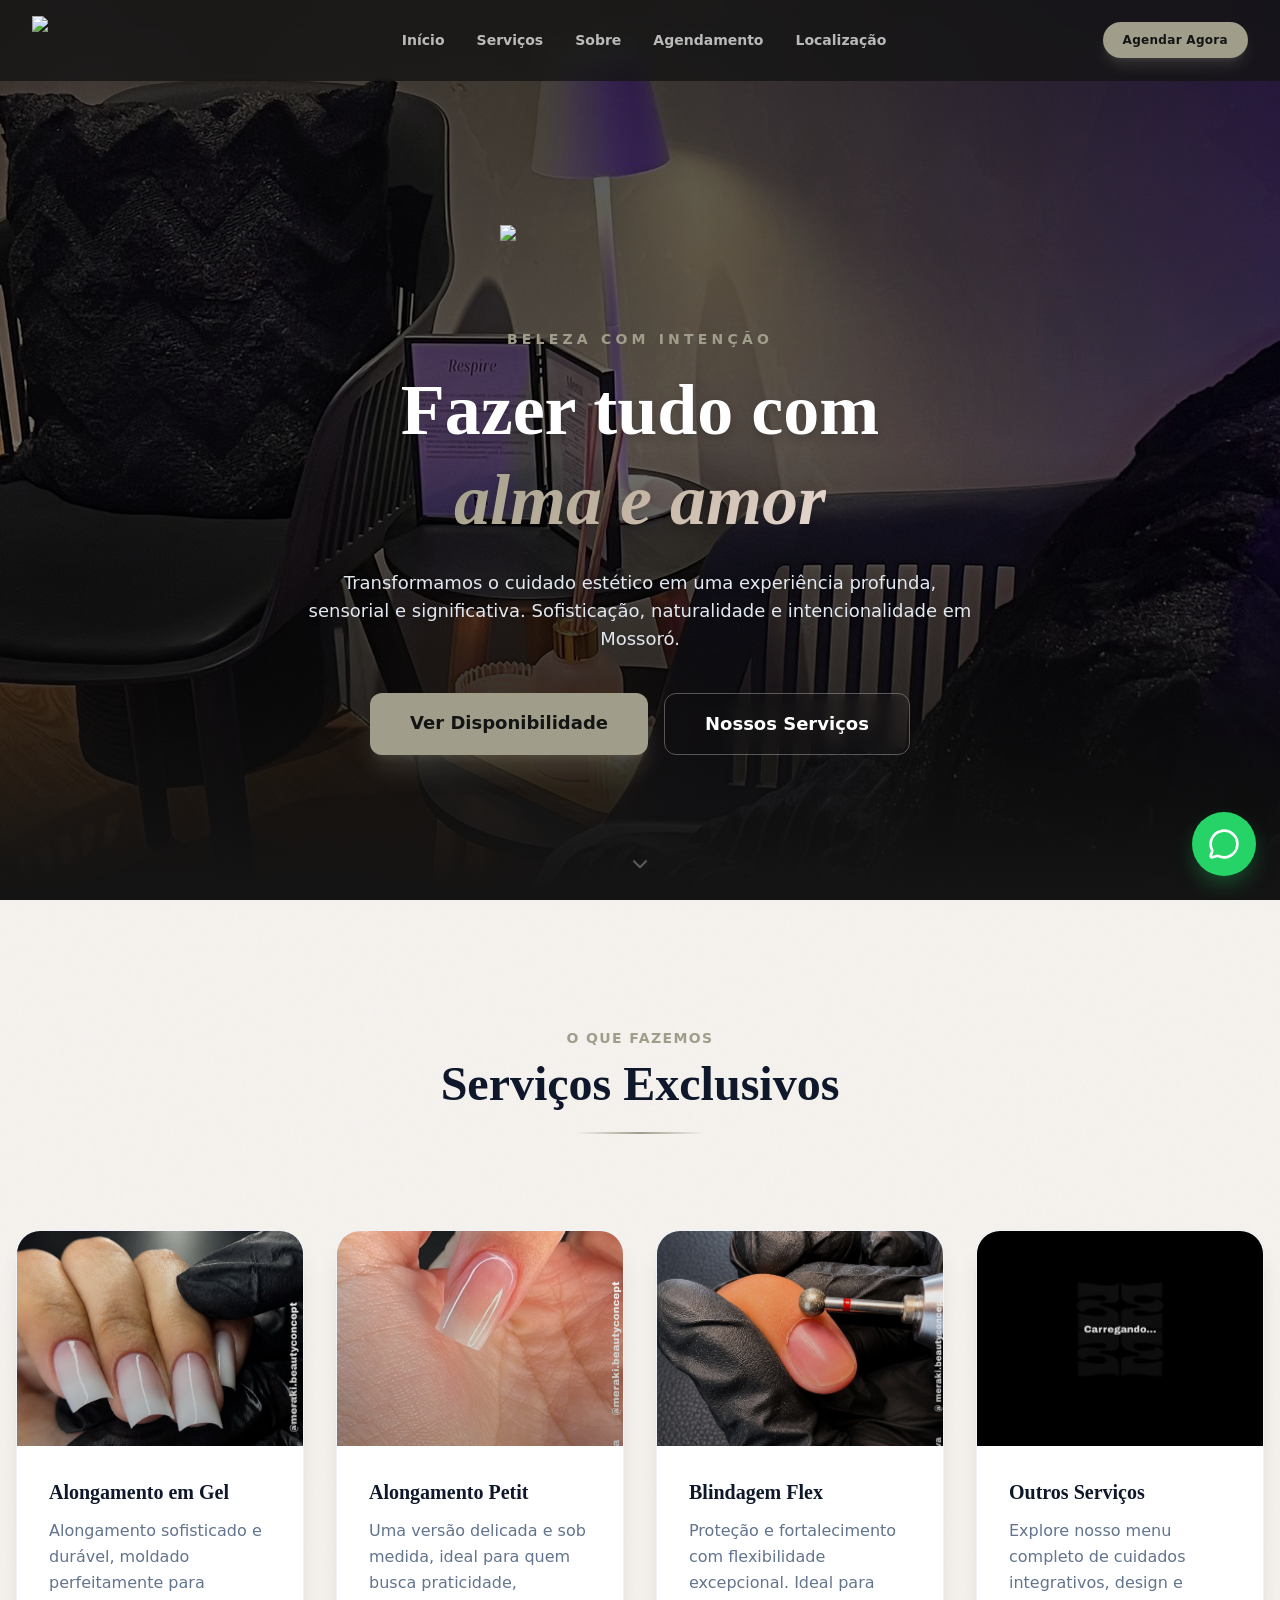
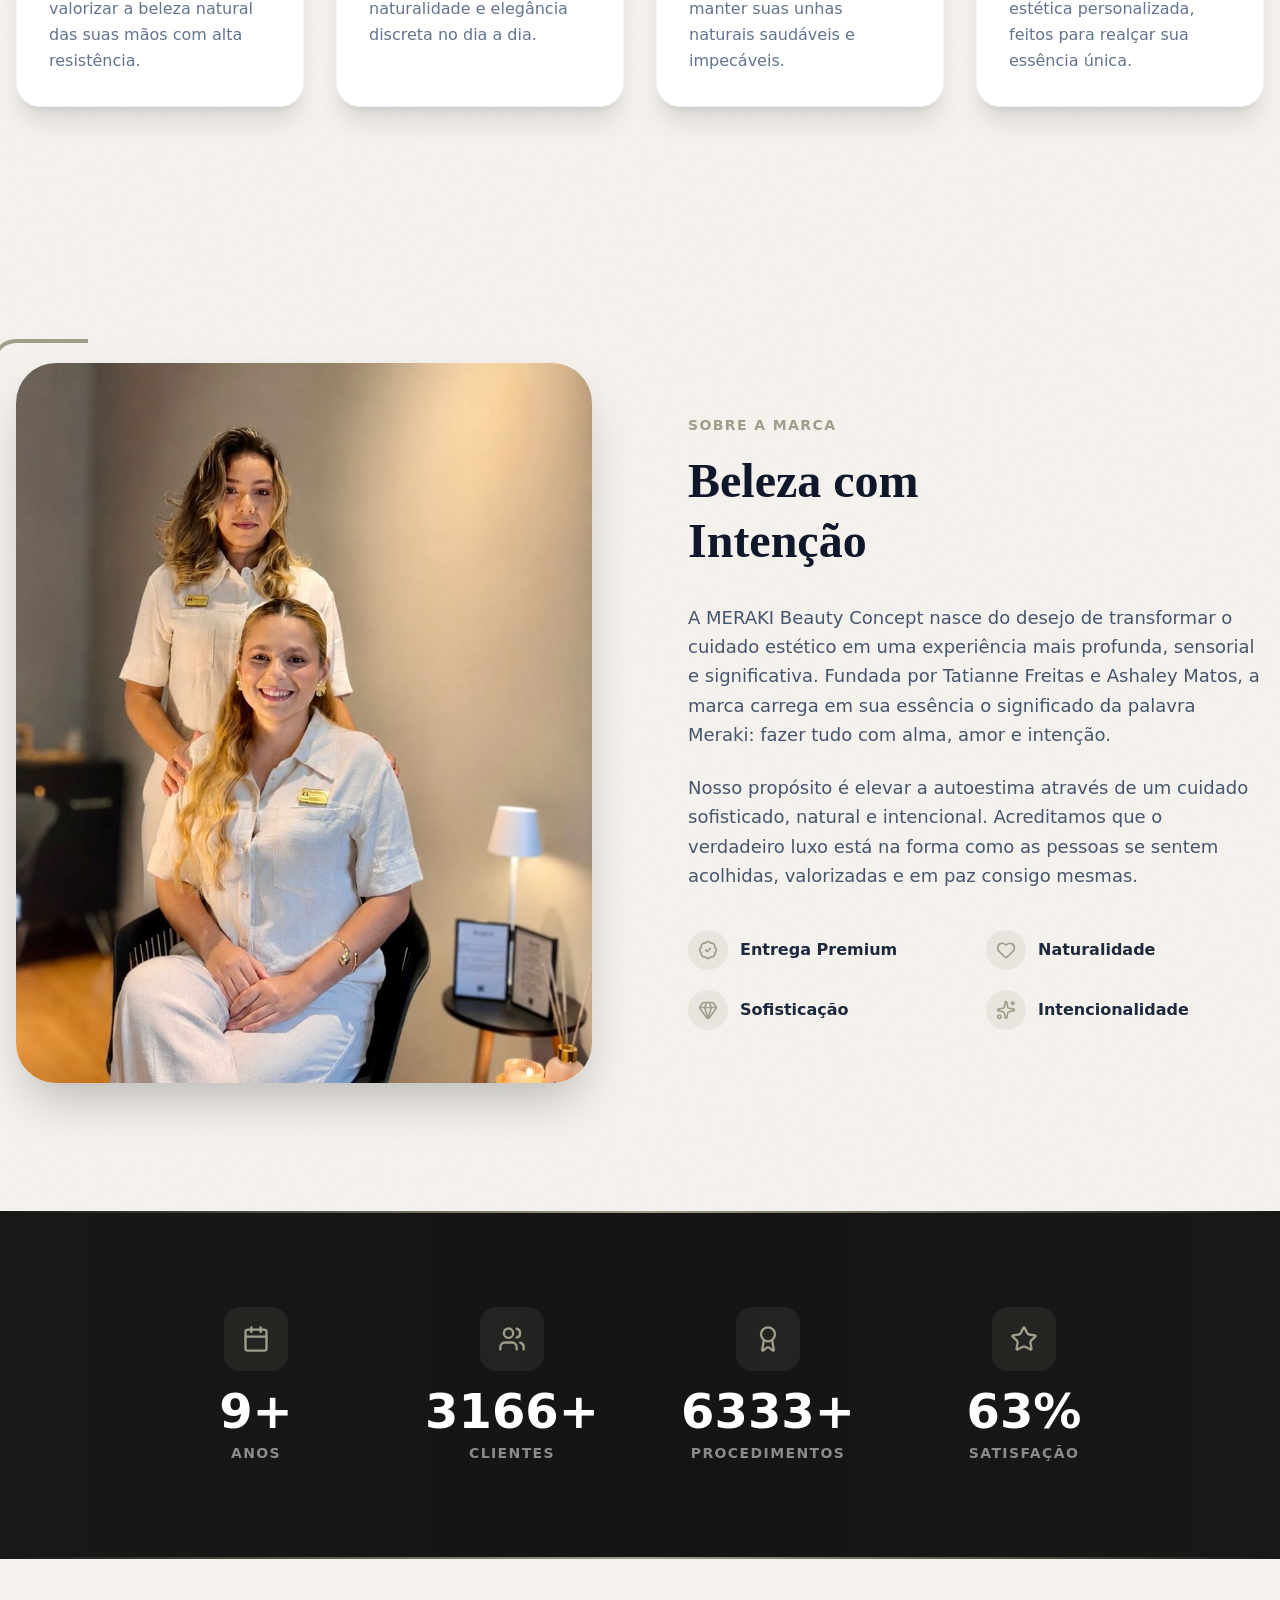
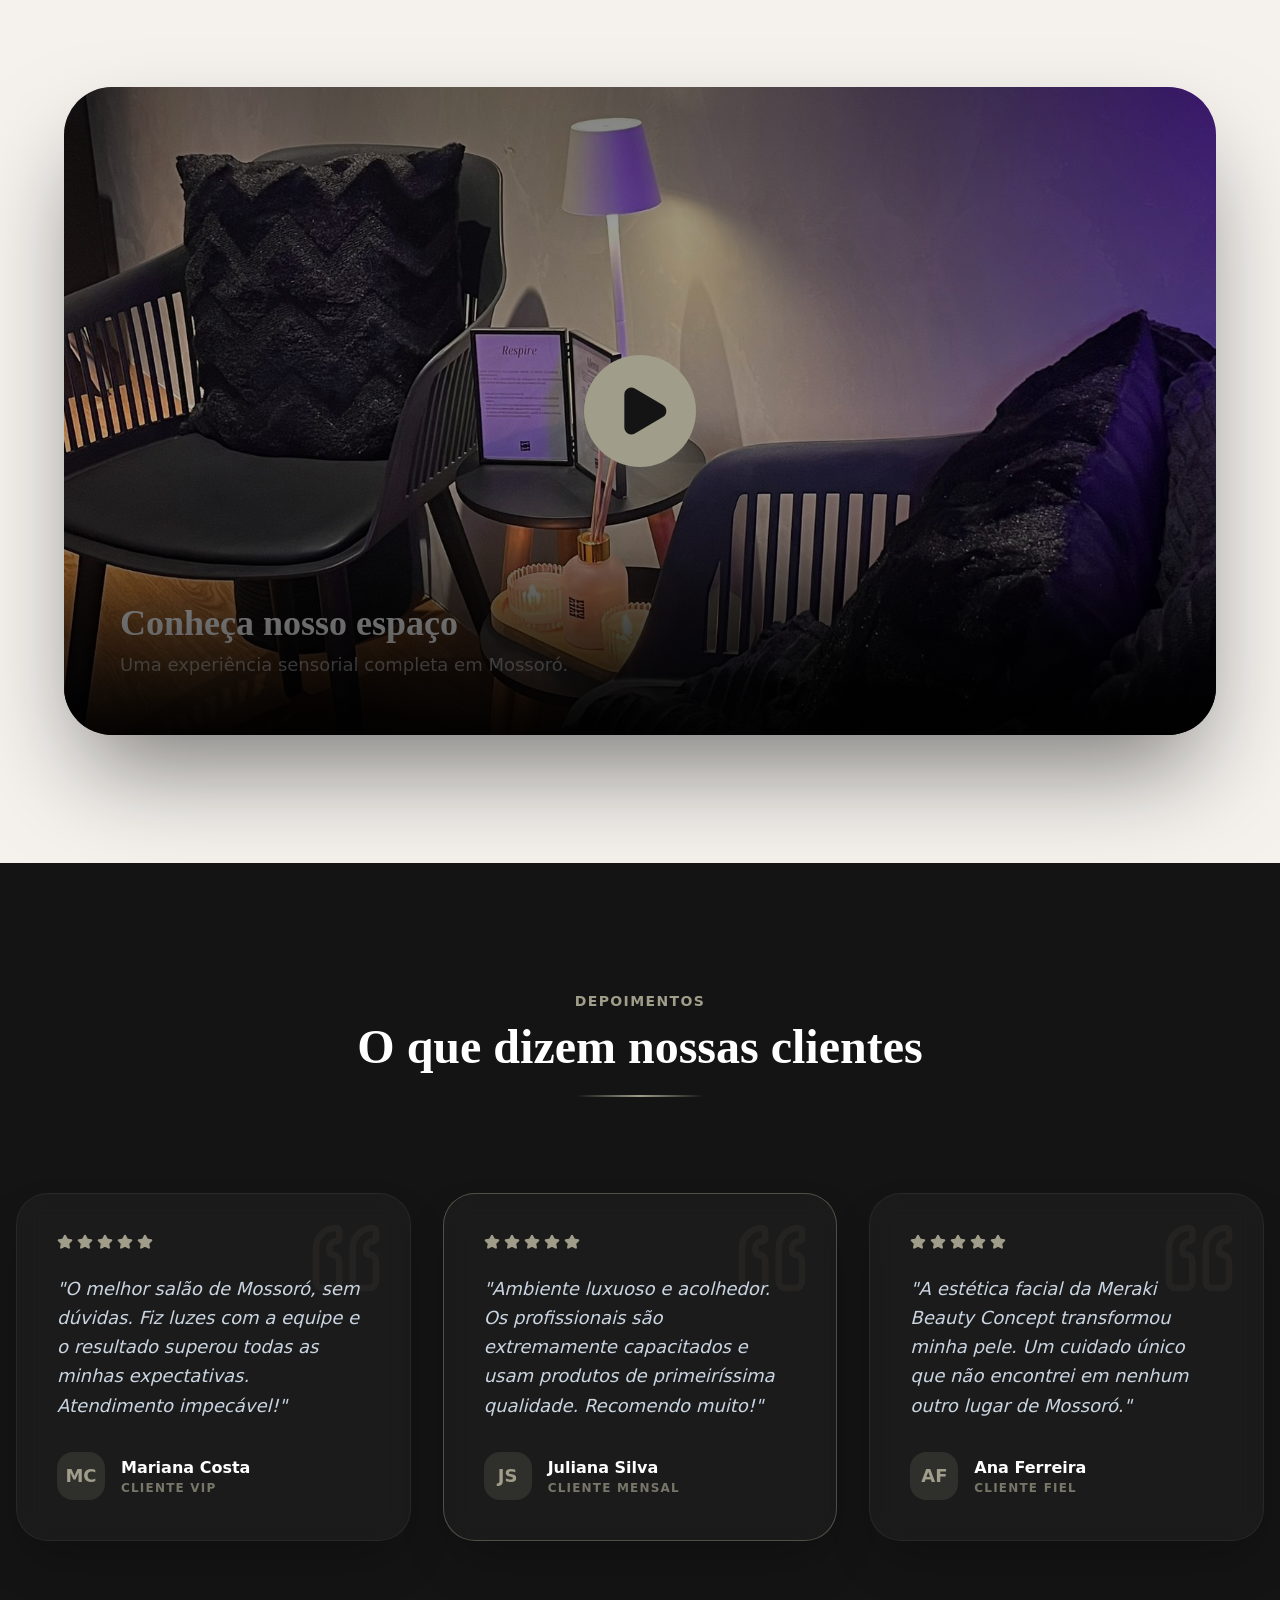
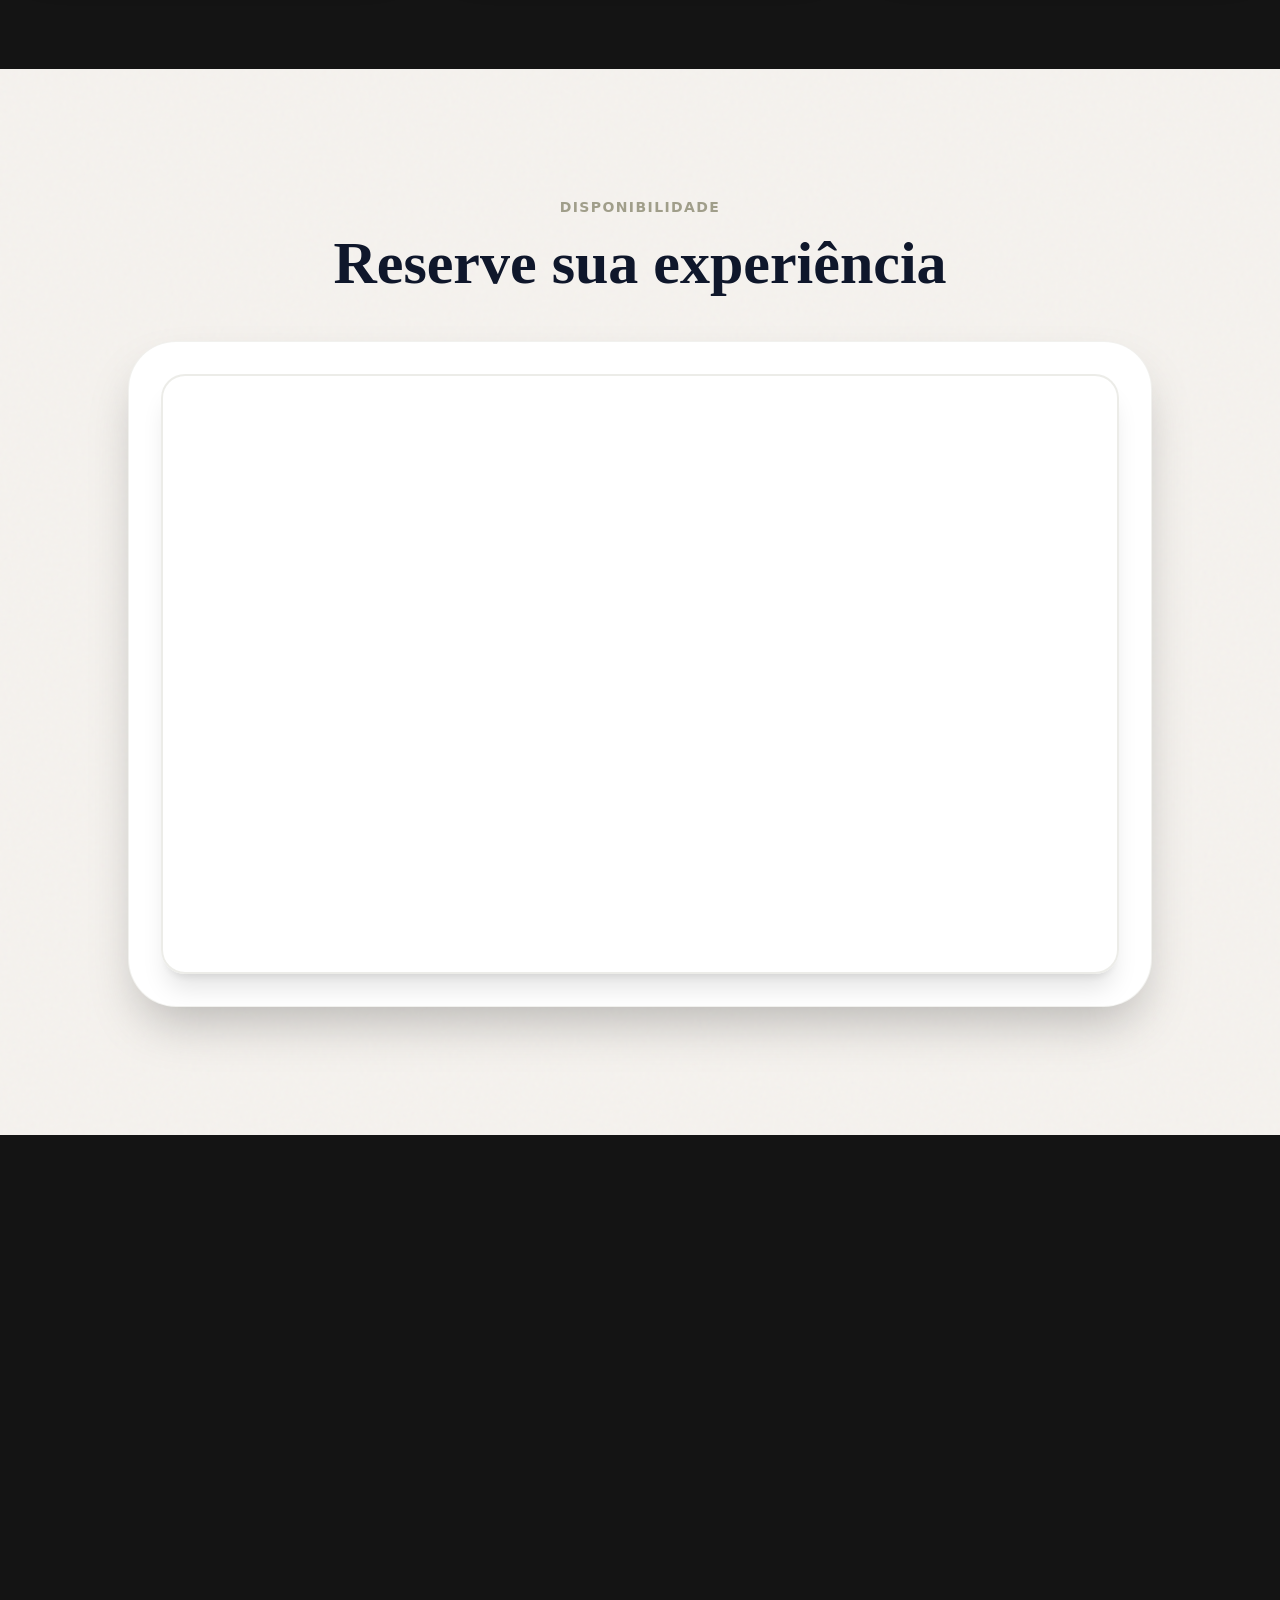
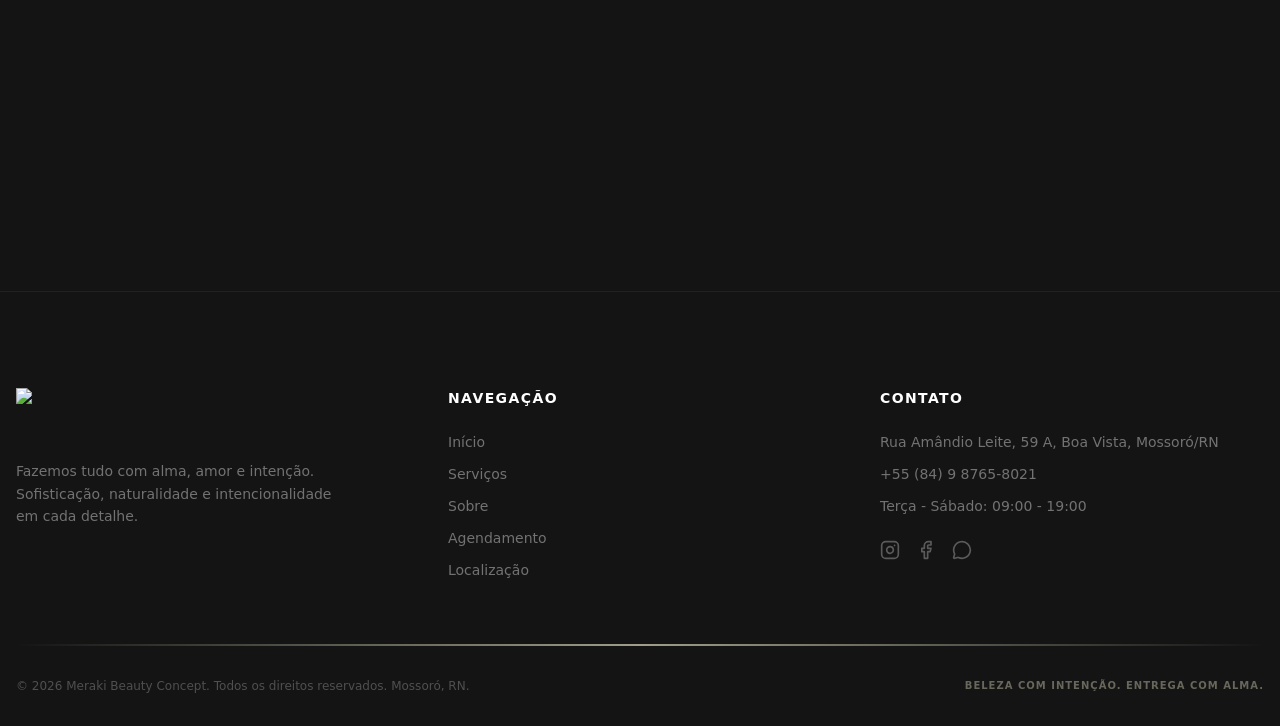
==== commit e8783046: "meraki update launch" ====
--- a/index.html
+++ b/index.html
@@ -1,9 +1 @@
-<!DOCTYPE html><!--WTyZJNQgkmorCq_c3iKF2--><html lang="pt-BR" class="dark scroll-smooth"><head><meta charSet="utf-8"/><meta name="viewport" content="width=device-width, initial-scale=1"/><link rel="preload" as="image" href="https://merakibeautyconcept.com.br/assets/logo-white.png"/><link rel="preload" as="image" href="https://images.unsplash.com/photo-1560066984-138dadb4c035?q=80&amp;w=1920&amp;auto=format&amp;fit=crop" referrerPolicy="no-referrer"/><!-- Google tag (gtag.js) -->
-<script async src="https://www.googletagmanager.com/gtag/js?id=G-RWNGH4QTN9"></script>
-<script>
-  window.dataLayer = window.dataLayer || [];
-  function gtag(){dataLayer.push(arguments);}
-  gtag('js', new Date());
-
-  gtag('config', 'G-RWNGH4QTN9');
-</script><link rel="stylesheet" href="/_next/static/css/ecb8bbc9cac89e2f.css" data-precedence="next"/><link rel="preload" as="script" fetchPriority="low" href="/_next/static/chunks/webpack-e89cffeeaa8c5bd0.js"/><script src="/_next/static/chunks/4bd1b696-21f374d1156f834a.js" async=""></script><script src="/_next/static/chunks/255-d2ac731a4af32857.js" async=""></script><script src="/_next/static/chunks/main-app-a35ea56368145967.js" async=""></script><script src="/_next/static/chunks/app/error-dea49e0301c56ff0.js" async=""></script><script src="/_next/static/chunks/app/not-found-4c83c46f884b4147.js" async=""></script><script src="/_next/static/chunks/914-a645a1ba36e8caa2.js" async=""></script><script src="/_next/static/chunks/app/page-0115ca2d786aed37.js" async=""></script><title>Meraki Beauty Concept | Beleza com Intenção</title><meta name="description" content="Elevar a autoestima através de um cuidado sofisticado, natural e intencional. Salão de beleza premium em Mossoró, RN."/><meta name="author" content="Meraki Beauty Concept"/><meta name="keywords" content="salão de beleza,Mossoró,estética,unhas,coloração,beauty concept,Meraki"/><meta property="og:title" content="Meraki Beauty Concept | Beleza com Intenção"/><meta property="og:description" content="Transformamos o cuidado estético em uma experiência profunda, sensorial e significativa. Sofisticação, naturalidade e intencionalidade em Mossoró."/><meta property="og:site_name" content="Meraki Beauty Concept"/><meta property="og:locale" content="pt_BR"/><meta property="og:type" content="website"/><meta name="twitter:card" content="summary_large_image"/><meta name="twitter:title" content="Meraki Beauty Concept | Beleza com Intenção"/><meta name="twitter:description" content="Transformamos o cuidado estético em uma experiência profunda, sensorial e significativa."/><link rel="icon" href="/assets/logo.png"/><link rel="apple-touch-icon" href="/assets/logo.png"/><script type="application/ld+json">{"@context":"https://schema.org","@type":"BeautySalon","name":"Meraki Beauty Concept","description":"Elevar a autoestima através de um cuidado sofisticado, natural e intencional.","address":{"@type":"PostalAddress","streetAddress":"Rua Lopes Trovão","addressLocality":"Mossoró","addressRegion":"RN","postalCode":"59600-000","addressCountry":"BR"},"telephone":"+55-84-98765-8021","openingHours":"Tu-Sa 09:00-19:00","url":"https://merakibeautyconcept.com.br","sameAs":["https://www.instagram.com/meraki.beautyconcept","https://www.facebook.com/merakibeautyconcept"]}</script><script src="/_next/static/chunks/polyfills-42372ed130431b0a.js" noModule=""></script></head><body class="__variable_069ab3 __variable_f24683 font-sans antialiased bg-background-light dark:bg-background-dark text-slate-900 dark:text-slate-100 transition-colors duration-300"><div hidden=""><!--$--><!--/$--></div><div class="min-h-screen selection:bg-primary/30"><header class="fixed top-0 w-full z-50 transition-all duration-500 bg-background-dark/80 backdrop-blur-md border-b border-transparent"><div class="max-w-7xl mx-auto px-4 sm:px-6 lg:px-8"><div class="flex justify-between items-center h-20"><a href="#" class="flex items-center shrink-0"><img alt="Meraki Beauty Concept" width="160" height="50" decoding="async" data-nimg="1" class=" h-10 md:h-12 w-auto" style="color:transparent" src="https://merakibeautyconcept.github.io/assets/logo-white.png"/></a><nav class="hidden lg:flex items-center space-x-8"><a class="text-sm font-bold text-white/70 hover:text-primary transition-colors relative group py-2" href="#">Início<span class="absolute -bottom-0 left-0 w-0 h-0.5 bg-primary transition-all duration-300 group-hover:w-full"></span></a><a class="text-sm font-bold text-white/70 hover:text-primary transition-colors relative group py-2" href="#servicos">Serviços<span class="absolute -bottom-0 left-0 w-0 h-0.5 bg-primary transition-all duration-300 group-hover:w-full"></span></a><a class="text-sm font-bold text-white/70 hover:text-primary transition-colors relative group py-2" href="#portfolio">Portfólio<span class="absolute -bottom-0 left-0 w-0 h-0.5 bg-primary transition-all duration-300 group-hover:w-full"></span></a><a class="text-sm font-bold text-white/70 hover:text-primary transition-colors relative group py-2" href="#sobre">Sobre<span class="absolute -bottom-0 left-0 w-0 h-0.5 bg-primary transition-all duration-300 group-hover:w-full"></span></a><a class="text-sm font-bold text-white/70 hover:text-primary transition-colors relative group py-2" href="#agendamento">Agendamento<span class="absolute -bottom-0 left-0 w-0 h-0.5 bg-primary transition-all duration-300 group-hover:w-full"></span></a><a class="text-sm font-bold text-white/70 hover:text-primary transition-colors relative group py-2" href="#localizacao">Localização<span class="absolute -bottom-0 left-0 w-0 h-0.5 bg-primary transition-all duration-300 group-hover:w-full"></span></a></nav><div class="flex items-center gap-3"><a class="hidden sm:inline-flex bg-primary text-background-dark px-5 py-2.5 rounded-full font-black text-xs tracking-wide shadow-lg shadow-primary/20 hover:bg-warm-beige transition-colors" href="#agendamento" tabindex="0">Agendar Agora</a><button class="lg:hidden relative w-10 h-10 flex items-center justify-center rounded-xl hover:bg-white/10 transition-colors" aria-label="Abrir menu"><span class="hamburger-line absolute w-6 h-0.5 bg-white rounded-full -translate-y-2"></span><span class="hamburger-line absolute w-6 h-0.5 bg-white rounded-full opacity-100"></span><span class="hamburger-line absolute w-6 h-0.5 bg-white rounded-full translate-y-2"></span></button></div></div></div></header><section class="relative h-screen flex items-center justify-center overflow-hidden"><div class="absolute inset-0 z-0"><div class="absolute inset-0 bg-gradient-to-b from-black/70 via-black/50 to-background-dark z-10"></div><div class="absolute inset-0" style="opacity:0;transform:scale(1.1)"><img alt="Hero Background" referrerPolicy="no-referrer" decoding="async" data-nimg="fill" class="object-cover" style="position:absolute;height:100%;width:100%;left:0;top:0;right:0;bottom:0;color:transparent" src="https://images.unsplash.com/photo-1560066984-138dadb4c035?q=80&amp;w=1920&amp;auto=format&amp;fit=crop"/></div></div><div class="relative z-20 text-center px-4 max-w-4xl mt-20"><div class="mb-6" style="opacity:0;transform:scale(0.8)"><img alt="Meraki Beauty Concept" loading="lazy" width="280" height="80" decoding="async" data-nimg="1" class=" mx-auto h-16 md:h-20 w-auto" style="color:transparent" src="https://merakibeautyconcept.github.io/assets/logo-white.png"/></div><span class="text-primary font-bold tracking-[0.3em] uppercase mb-4 block text-xs md:text-sm" style="opacity:0;transform:translateY(20px)">Beleza com Intenção</span><h1 class="text-3xl md:text-5xl lg:text-7xl font-black text-white mb-6 leading-tight drop-shadow-lg font-display" style="opacity:0;transform:translateY(30px)">Fazer tudo com<br/><span class="text-gradient italic">alma e amor</span></h1><p class="text-base md:text-lg text-slate-200 mb-10 max-w-2xl mx-auto drop-shadow-md" style="opacity:0;transform:translateY(30px)">Transformamos o cuidado estético em uma experiência profunda, sensorial e significativa. Sofisticação, naturalidade e intencionalidade em Mossoró.</p><div class="flex flex-col sm:flex-row gap-4 justify-center" style="opacity:0;transform:translateY(30px)"><a class="bg-primary text-background-dark px-8 py-3 md:px-10 md:py-4 rounded-xl font-bold text-base md:text-lg hover:bg-warm-beige transition-all shadow-xl shadow-primary/20" href="#agendamento">Ver Disponibilidade</a><a class="border border-white/30 backdrop-blur-sm text-white px-8 py-3 md:px-10 md:py-4 rounded-xl font-bold text-base md:text-lg hover:bg-white/10 transition-all" href="#servicos">Nossos Serviços</a></div><div class="absolute bottom-10 left-0 right-0 flex justify-center gap-2"><button class="w-3 h-3 rounded-full transition-all duration-500 bg-primary w-10" aria-label="Ir para imagem 1"></button><button class="w-3 h-3 rounded-full transition-all duration-500 bg-white/40 hover:bg-white/70" aria-label="Ir para imagem 2"></button><button class="w-3 h-3 rounded-full transition-all duration-500 bg-white/40 hover:bg-white/70" aria-label="Ir para imagem 3"></button></div></div><div class="absolute bottom-6 left-1/2 -translate-x-1/2 z-20"><svg xmlns="http://www.w3.org/2000/svg" width="24" height="24" viewBox="0 0 24 24" fill="none" stroke="currentColor" stroke-width="2" stroke-linecap="round" stroke-linejoin="round" class="lucide lucide-chevron-down w-6 h-6 text-white/30" aria-hidden="true"><path d="m6 9 6 6 6-6"></path></svg></div></section><section class="py-20 md:py-32 px-4 bg-background-light dark:bg-background-dark overflow-hidden relative grain-overlay" id="servicos"><div class="max-w-7xl mx-auto relative z-10"><div class="text-center mb-16 md:mb-24" style="opacity:0;transform:translateY(30px)"><h2 class="text-primary font-bold tracking-widest uppercase text-xs md:text-sm mb-3">O que fazemos</h2><h3 class="text-4xl md:text-5xl font-black mb-6 text-slate-900 dark:text-white font-display">Serviços Exclusivos</h3><div class="separator-line w-32 mx-auto"></div></div><div class="grid grid-cols-1 md:grid-cols-2 lg:grid-cols-4 gap-6 md:gap-8" style="opacity:0"><div class="bg-white dark:bg-white/[0.03] backdrop-blur-md border border-slate-200/50 dark:border-white/[0.06] shadow-xl hover:shadow-2xl p-8 md:p-10 rounded-3xl group hover:border-primary/40 transition-all duration-500" style="opacity:0;transform:translateY(30px) scale(0.95)"><div class="w-14 h-14 bg-primary/10 rounded-2xl flex items-center justify-center mb-6 group-hover:bg-primary transition-all duration-500 rotate-3 group-hover:rotate-0"><svg xmlns="http://www.w3.org/2000/svg" width="24" height="24" viewBox="0 0 24 24" fill="none" stroke="currentColor" stroke-width="2" stroke-linecap="round" stroke-linejoin="round" class="lucide lucide-sparkles text-primary group-hover:text-background-dark w-7 h-7 transition-colors" aria-hidden="true"><path d="M11.017 2.814a1 1 0 0 1 1.966 0l1.051 5.558a2 2 0 0 0 1.594 1.594l5.558 1.051a1 1 0 0 1 0 1.966l-5.558 1.051a2 2 0 0 0-1.594 1.594l-1.051 5.558a1 1 0 0 1-1.966 0l-1.051-5.558a2 2 0 0 0-1.594-1.594l-5.558-1.051a1 1 0 0 1 0-1.966l5.558-1.051a2 2 0 0 0 1.594-1.594z"></path><path d="M20 2v4"></path><path d="M22 4h-4"></path><circle cx="4" cy="20" r="2"></circle></svg></div><h4 class="text-xl md:text-2xl font-black mb-3 text-slate-900 dark:text-white">Unhas de Luxo</h4><p class="text-slate-500 dark:text-slate-400 text-sm md:text-base leading-relaxed">Não vendemos unhas, entregamos experiência e cuidado premium com as melhores técnicas do mercado.</p></div><div class="bg-white dark:bg-white/[0.03] backdrop-blur-md border border-slate-200/50 dark:border-white/[0.06] shadow-xl hover:shadow-2xl p-8 md:p-10 rounded-3xl group hover:border-primary/40 transition-all duration-500" style="opacity:0;transform:translateY(30px) scale(0.95)"><div class="w-14 h-14 bg-primary/10 rounded-2xl flex items-center justify-center mb-6 group-hover:bg-primary transition-all duration-500 rotate-3 group-hover:rotate-0"><svg xmlns="http://www.w3.org/2000/svg" width="24" height="24" viewBox="0 0 24 24" fill="none" stroke="currentColor" stroke-width="2" stroke-linecap="round" stroke-linejoin="round" class="lucide lucide-palette text-primary group-hover:text-background-dark w-7 h-7 transition-colors" aria-hidden="true"><path d="M12 22a1 1 0 0 1 0-20 10 9 0 0 1 10 9 5 5 0 0 1-5 5h-2.25a1.75 1.75 0 0 0-1.4 2.8l.3.4a1.75 1.75 0 0 1-1.4 2.8z"></path><circle cx="13.5" cy="6.5" r=".5" fill="currentColor"></circle><circle cx="17.5" cy="10.5" r=".5" fill="currentColor"></circle><circle cx="6.5" cy="12.5" r=".5" fill="currentColor"></circle><circle cx="8.5" cy="7.5" r=".5" fill="currentColor"></circle></svg></div><h4 class="text-xl md:text-2xl font-black mb-3 text-slate-900 dark:text-white">Coloração Intencional</h4><p class="text-slate-500 dark:text-slate-400 text-sm md:text-base leading-relaxed">Cores que respeitam sua individualidade, realçando sua beleza natural com produtos de alto padrão.</p></div><div class="bg-white dark:bg-white/[0.03] backdrop-blur-md border border-slate-200/50 dark:border-white/[0.06] shadow-xl hover:shadow-2xl p-8 md:p-10 rounded-3xl group hover:border-primary/40 transition-all duration-500" style="opacity:0;transform:translateY(30px) scale(0.95)"><div class="w-14 h-14 bg-primary/10 rounded-2xl flex items-center justify-center mb-6 group-hover:bg-primary transition-all duration-500 rotate-3 group-hover:rotate-0"><svg xmlns="http://www.w3.org/2000/svg" width="24" height="24" viewBox="0 0 24 24" fill="none" stroke="currentColor" stroke-width="2" stroke-linecap="round" stroke-linejoin="round" class="lucide lucide-flower2 lucide-flower-2 text-primary group-hover:text-background-dark w-7 h-7 transition-colors" aria-hidden="true"><path d="M12 5a3 3 0 1 1 3 3m-3-3a3 3 0 1 0-3 3m3-3v1M9 8a3 3 0 1 0 3 3M9 8h1m5 0a3 3 0 1 1-3 3m3-3h-1m-2 3v-1"></path><circle cx="12" cy="8" r="2"></circle><path d="M12 10v12"></path><path d="M12 22c4.2 0 7-1.667 7-5-4.2 0-7 1.667-7 5Z"></path><path d="M12 22c-4.2 0-7-1.667-7-5 4.2 0 7 1.667 7 5Z"></path></svg></div><h4 class="text-xl md:text-2xl font-black mb-3 text-slate-900 dark:text-white">Experiência Sensorial</h4><p class="text-slate-500 dark:text-slate-400 text-sm md:text-base leading-relaxed">Tratamentos que envolvem todos os sentidos em um ambiente minimalista e sofisticado.</p></div><div class="bg-white dark:bg-white/[0.03] backdrop-blur-md border border-slate-200/50 dark:border-white/[0.06] shadow-xl hover:shadow-2xl p-8 md:p-10 rounded-3xl group hover:border-primary/40 transition-all duration-500" style="opacity:0;transform:translateY(30px) scale(0.95)"><div class="w-14 h-14 bg-primary/10 rounded-2xl flex items-center justify-center mb-6 group-hover:bg-primary transition-all duration-500 rotate-3 group-hover:rotate-0"><svg xmlns="http://www.w3.org/2000/svg" width="24" height="24" viewBox="0 0 24 24" fill="none" stroke="currentColor" stroke-width="2" stroke-linecap="round" stroke-linejoin="round" class="lucide lucide-badge-check text-primary group-hover:text-background-dark w-7 h-7 transition-colors" aria-hidden="true"><path d="M3.85 8.62a4 4 0 0 1 4.78-4.77 4 4 0 0 1 6.74 0 4 4 0 0 1 4.78 4.78 4 4 0 0 1 0 6.74 4 4 0 0 1-4.77 4.78 4 4 0 0 1-6.75 0 4 4 0 0 1-4.78-4.77 4 4 0 0 1 0-6.76Z"></path><path d="m9 12 2 2 4-4"></path></svg></div><h4 class="text-xl md:text-2xl font-black mb-3 text-slate-900 dark:text-white">Estética Refinada</h4><p class="text-slate-500 dark:text-slate-400 text-sm md:text-base leading-relaxed">Procedimentos personalizados com foco em resultados naturais e excelência técnica absoluta.</p></div></div></div></section><section class="py-20 md:py-32 bg-background-dark px-4 overflow-hidden" id="portfolio"><div class="max-w-7xl mx-auto"><div class="text-center mb-16 md:mb-24" style="opacity:0;transform:translateY(30px)"><h2 class="text-primary font-bold tracking-widest uppercase text-xs md:text-sm mb-3">Portfólio</h2><h3 class="text-4xl md:text-5xl font-black mb-6 text-white font-display">Nossos Trabalhos</h3><div class="separator-line w-32 mx-auto"></div></div><div class="grid grid-cols-2 md:grid-cols-4 gap-3 md:gap-4 auto-rows-[200px] md:auto-rows-[250px]" style="opacity:0"><div class="relative rounded-2xl md:rounded-3xl overflow-hidden group cursor-pointer md:col-span-2 md:row-span-2" style="opacity:0;transform:scale(0.9)"><img alt="Nail Art Premium" referrerPolicy="no-referrer" loading="lazy" decoding="async" data-nimg="fill" class="object-cover transition-transform duration-700 group-hover:scale-110" style="position:absolute;height:100%;width:100%;left:0;top:0;right:0;bottom:0;color:transparent" src="https://images.unsplash.com/photo-1604654894610-df63bc536371?q=80&amp;w=800&amp;auto=format&amp;fit=crop"/><div class="absolute inset-0 bg-gradient-to-t from-black/80 via-black/20 to-transparent opacity-0 group-hover:opacity-100 transition-opacity duration-500 flex items-end p-5 md:p-6"><span class="text-white font-bold text-sm md:text-lg">Nail Art Premium</span></div></div><div class="relative rounded-2xl md:rounded-3xl overflow-hidden group cursor-pointer " style="opacity:0;transform:scale(0.9)"><img alt="Coloração" referrerPolicy="no-referrer" loading="lazy" decoding="async" data-nimg="fill" class="object-cover transition-transform duration-700 group-hover:scale-110" style="position:absolute;height:100%;width:100%;left:0;top:0;right:0;bottom:0;color:transparent" src="https://images.unsplash.com/photo-1562322140-8baeececf08b?q=80&amp;w=600&amp;auto=format&amp;fit=crop"/><div class="absolute inset-0 bg-gradient-to-t from-black/80 via-black/20 to-transparent opacity-0 group-hover:opacity-100 transition-opacity duration-500 flex items-end p-5 md:p-6"><span class="text-white font-bold text-sm md:text-lg">Coloração</span></div></div><div class="relative rounded-2xl md:rounded-3xl overflow-hidden group cursor-pointer " style="opacity:0;transform:scale(0.9)"><img alt="Tratamento Capilar" referrerPolicy="no-referrer" loading="lazy" decoding="async" data-nimg="fill" class="object-cover transition-transform duration-700 group-hover:scale-110" style="position:absolute;height:100%;width:100%;left:0;top:0;right:0;bottom:0;color:transparent" src="https://images.unsplash.com/photo-1522337360788-8b13dee7a37e?q=80&amp;w=600&amp;auto=format&amp;fit=crop"/><div class="absolute inset-0 bg-gradient-to-t from-black/80 via-black/20 to-transparent opacity-0 group-hover:opacity-100 transition-opacity duration-500 flex items-end p-5 md:p-6"><span class="text-white font-bold text-sm md:text-lg">Tratamento Capilar</span></div></div><div class="relative rounded-2xl md:rounded-3xl overflow-hidden group cursor-pointer " style="opacity:0;transform:scale(0.9)"><img alt="Estética Facial" referrerPolicy="no-referrer" loading="lazy" decoding="async" data-nimg="fill" class="object-cover transition-transform duration-700 group-hover:scale-110" style="position:absolute;height:100%;width:100%;left:0;top:0;right:0;bottom:0;color:transparent" src="https://images.unsplash.com/photo-1519014816548-bf5fe059798b?q=80&amp;w=600&amp;auto=format&amp;fit=crop"/><div class="absolute inset-0 bg-gradient-to-t from-black/80 via-black/20 to-transparent opacity-0 group-hover:opacity-100 transition-opacity duration-500 flex items-end p-5 md:p-6"><span class="text-white font-bold text-sm md:text-lg">Estética Facial</span></div></div><div class="relative rounded-2xl md:rounded-3xl overflow-hidden group cursor-pointer " style="opacity:0;transform:scale(0.9)"><img alt="Design de Sobrancelhas" referrerPolicy="no-referrer" loading="lazy" decoding="async" data-nimg="fill" class="object-cover transition-transform duration-700 group-hover:scale-110" style="position:absolute;height:100%;width:100%;left:0;top:0;right:0;bottom:0;color:transparent" src="https://images.unsplash.com/photo-1487412947147-5cebf100ffc2?q=80&amp;w=600&amp;auto=format&amp;fit=crop"/><div class="absolute inset-0 bg-gradient-to-t from-black/80 via-black/20 to-transparent opacity-0 group-hover:opacity-100 transition-opacity duration-500 flex items-end p-5 md:p-6"><span class="text-white font-bold text-sm md:text-lg">Design de Sobrancelhas</span></div></div><div class="relative rounded-2xl md:rounded-3xl overflow-hidden group cursor-pointer md:col-span-2" style="opacity:0;transform:scale(0.9)"><img alt="Skincare Premium" referrerPolicy="no-referrer" loading="lazy" decoding="async" data-nimg="fill" class="object-cover transition-transform duration-700 group-hover:scale-110" style="position:absolute;height:100%;width:100%;left:0;top:0;right:0;bottom:0;color:transparent" src="https://images.unsplash.com/photo-1570172619644-dfd03ed5d881?q=80&amp;w=800&amp;auto=format&amp;fit=crop"/><div class="absolute inset-0 bg-gradient-to-t from-black/80 via-black/20 to-transparent opacity-0 group-hover:opacity-100 transition-opacity duration-500 flex items-end p-5 md:p-6"><span class="text-white font-bold text-sm md:text-lg">Skincare Premium</span></div></div></div><div class="text-center mt-12" style="opacity:0;transform:translateY(20px)"><a href="https://www.instagram.com/meraki.beautyconcept" target="_blank" rel="noopener noreferrer" class="inline-flex items-center gap-3 border border-primary/30 text-primary px-8 py-3 rounded-full font-bold text-sm hover:bg-primary hover:text-background-dark transition-all duration-300"><svg xmlns="http://www.w3.org/2000/svg" width="24" height="24" viewBox="0 0 24 24" fill="none" stroke="currentColor" stroke-width="2" stroke-linecap="round" stroke-linejoin="round" class="lucide lucide-instagram w-5 h-5" aria-hidden="true"><rect width="20" height="20" x="2" y="2" rx="5" ry="5"></rect><path d="M16 11.37A4 4 0 1 1 12.63 8 4 4 0 0 1 16 11.37z"></path><line x1="17.5" x2="17.51" y1="6.5" y2="6.5"></line></svg>Ver mais no Instagram</a></div></div></section><section class="py-20 md:py-32 bg-background-light dark:bg-background-dark overflow-hidden relative grain-overlay" id="sobre"><div class="max-w-7xl mx-auto px-4 grid md:grid-cols-2 gap-16 md:gap-24 items-center relative z-10"><div class="relative" style="opacity:0;transform:translateX(-80px)"><div class="absolute -top-6 -left-6 w-24 h-24 border-t-4 border-l-4 border-primary rounded-tl-3xl z-0"></div><div class="relative z-10 w-full aspect-[4/5] rounded-[2.5rem] overflow-hidden shadow-2xl"><img alt="Equipe Meraki Beauty Concept" referrerPolicy="no-referrer" loading="lazy" decoding="async" data-nimg="fill" class="object-cover" style="position:absolute;height:100%;width:100%;left:0;top:0;right:0;bottom:0;color:transparent" src="https://images.unsplash.com/photo-1522337660859-02fbefca4702?q=80&amp;w=800&amp;auto=format&amp;fit=crop"/></div><div class="absolute -bottom-10 -right-6 bg-primary p-8 md:p-10 rounded-3xl z-20 shadow-2xl" style="transform:scale(0)"><p class="text-background-dark font-black text-4xl md:text-5xl">15+</p><p class="text-background-dark/80 font-bold text-xs md:text-sm uppercase tracking-tighter">Anos de Experiência</p></div></div><div style="opacity:0;transform:translateX(80px)"><h2 class="text-primary font-bold tracking-widest uppercase text-xs md:text-sm mb-4">Sobre a Marca</h2><h3 class="text-4xl md:text-5xl font-black mb-8 leading-tight text-slate-900 dark:text-white font-display">Beleza com<br/>Intenção</h3><p class="text-base md:text-lg text-slate-600 dark:text-slate-300 mb-6 leading-relaxed">A MERAKI Beauty Concept nasce do desejo de transformar o cuidado estético em uma experiência mais profunda, sensorial e significativa. Fundada por Tatianne Freitas e Ashaley Matos, a marca carrega em sua essência o significado da palavra Meraki: fazer tudo com alma, amor e intenção.</p><p class="text-base md:text-lg text-slate-600 dark:text-slate-300 mb-10 leading-relaxed">Nosso propósito é elevar a autoestima através de um cuidado sofisticado, natural e intencional. Acreditamos que o verdadeiro luxo está na forma como as pessoas se sentem acolhidas, valorizadas e em paz consigo mesmas.</p><div class="grid grid-cols-1 sm:grid-cols-2 gap-5"><div class="flex items-center gap-3 group"><div class="w-10 h-10 rounded-full bg-primary/15 flex items-center justify-center group-hover:bg-primary transition-all duration-300"><svg xmlns="http://www.w3.org/2000/svg" width="24" height="24" viewBox="0 0 24 24" fill="none" stroke="currentColor" stroke-width="2" stroke-linecap="round" stroke-linejoin="round" class="lucide lucide-badge-check text-primary group-hover:text-background-dark w-5 h-5 transition-colors" aria-hidden="true"><path d="M3.85 8.62a4 4 0 0 1 4.78-4.77 4 4 0 0 1 6.74 0 4 4 0 0 1 4.78 4.78 4 4 0 0 1 0 6.74 4 4 0 0 1-4.77 4.78 4 4 0 0 1-6.75 0 4 4 0 0 1-4.78-4.77 4 4 0 0 1 0-6.76Z"></path><path d="m9 12 2 2 4-4"></path></svg></div><span class="font-bold text-slate-800 dark:text-white">Entrega Premium</span></div><div class="flex items-center gap-3 group"><div class="w-10 h-10 rounded-full bg-primary/15 flex items-center justify-center group-hover:bg-primary transition-all duration-300"><svg xmlns="http://www.w3.org/2000/svg" width="24" height="24" viewBox="0 0 24 24" fill="none" stroke="currentColor" stroke-width="2" stroke-linecap="round" stroke-linejoin="round" class="lucide lucide-heart text-primary group-hover:text-background-dark w-5 h-5 transition-colors" aria-hidden="true"><path d="M2 9.5a5.5 5.5 0 0 1 9.591-3.676.56.56 0 0 0 .818 0A5.49 5.49 0 0 1 22 9.5c0 2.29-1.5 4-3 5.5l-5.492 5.313a2 2 0 0 1-3 .019L5 15c-1.5-1.5-3-3.2-3-5.5"></path></svg></div><span class="font-bold text-slate-800 dark:text-white">Naturalidade</span></div><div class="flex items-center gap-3 group"><div class="w-10 h-10 rounded-full bg-primary/15 flex items-center justify-center group-hover:bg-primary transition-all duration-300"><svg xmlns="http://www.w3.org/2000/svg" width="24" height="24" viewBox="0 0 24 24" fill="none" stroke="currentColor" stroke-width="2" stroke-linecap="round" stroke-linejoin="round" class="lucide lucide-gem text-primary group-hover:text-background-dark w-5 h-5 transition-colors" aria-hidden="true"><path d="M10.5 3 8 9l4 13 4-13-2.5-6"></path><path d="M17 3a2 2 0 0 1 1.6.8l3 4a2 2 0 0 1 .013 2.382l-7.99 10.986a2 2 0 0 1-3.247 0l-7.99-10.986A2 2 0 0 1 2.4 7.8l2.998-3.997A2 2 0 0 1 7 3z"></path><path d="M2 9h20"></path></svg></div><span class="font-bold text-slate-800 dark:text-white">Sofisticação</span></div><div class="flex items-center gap-3 group"><div class="w-10 h-10 rounded-full bg-primary/15 flex items-center justify-center group-hover:bg-primary transition-all duration-300"><svg xmlns="http://www.w3.org/2000/svg" width="24" height="24" viewBox="0 0 24 24" fill="none" stroke="currentColor" stroke-width="2" stroke-linecap="round" stroke-linejoin="round" class="lucide lucide-sparkles text-primary group-hover:text-background-dark w-5 h-5 transition-colors" aria-hidden="true"><path d="M11.017 2.814a1 1 0 0 1 1.966 0l1.051 5.558a2 2 0 0 0 1.594 1.594l5.558 1.051a1 1 0 0 1 0 1.966l-5.558 1.051a2 2 0 0 0-1.594 1.594l-1.051 5.558a1 1 0 0 1-1.966 0l-1.051-5.558a2 2 0 0 0-1.594-1.594l-5.558-1.051a1 1 0 0 1 0-1.966l5.558-1.051a2 2 0 0 0 1.594-1.594z"></path><path d="M20 2v4"></path><path d="M22 4h-4"></path><circle cx="4" cy="20" r="2"></circle></svg></div><span class="font-bold text-slate-800 dark:text-white">Intencionalidade</span></div></div></div></div></section><section class="py-16 md:py-24 bg-background-dark relative overflow-hidden"><div class="absolute inset-0 bg-gradient-to-r from-primary/[0.03] via-transparent to-primary/[0.03]"></div><div class="separator-line w-full absolute top-0"></div><div class="separator-line w-full absolute bottom-0"></div><div class="max-w-5xl mx-auto px-4 grid grid-cols-2 md:grid-cols-4 gap-10 md:gap-8 relative z-10" style="opacity:0;transform:translateY(30px)"><div class="text-center group"><div class="w-16 h-16 mx-auto bg-primary/10 rounded-2xl flex items-center justify-center mb-4 group-hover:bg-primary transition-all duration-500"><svg xmlns="http://www.w3.org/2000/svg" width="24" height="24" viewBox="0 0 24 24" fill="none" stroke="currentColor" stroke-width="2" stroke-linecap="round" stroke-linejoin="round" class="lucide lucide-calendar text-primary group-hover:text-background-dark w-7 h-7 transition-colors" aria-hidden="true"><path d="M8 2v4"></path><path d="M16 2v4"></path><rect width="18" height="18" x="3" y="4" rx="2"></rect><path d="M3 10h18"></path></svg></div><p class="text-4xl md:text-5xl font-black text-white mb-2">0<!-- -->+</p><p class="text-sm text-white/50 font-semibold uppercase tracking-widest">Anos</p></div><div class="text-center group"><div class="w-16 h-16 mx-auto bg-primary/10 rounded-2xl flex items-center justify-center mb-4 group-hover:bg-primary transition-all duration-500"><svg xmlns="http://www.w3.org/2000/svg" width="24" height="24" viewBox="0 0 24 24" fill="none" stroke="currentColor" stroke-width="2" stroke-linecap="round" stroke-linejoin="round" class="lucide lucide-users text-primary group-hover:text-background-dark w-7 h-7 transition-colors" aria-hidden="true"><path d="M16 21v-2a4 4 0 0 0-4-4H6a4 4 0 0 0-4 4v2"></path><path d="M16 3.128a4 4 0 0 1 0 7.744"></path><path d="M22 21v-2a4 4 0 0 0-3-3.87"></path><circle cx="9" cy="7" r="4"></circle></svg></div><p class="text-4xl md:text-5xl font-black text-white mb-2">0<!-- -->+</p><p class="text-sm text-white/50 font-semibold uppercase tracking-widest">Clientes</p></div><div class="text-center group"><div class="w-16 h-16 mx-auto bg-primary/10 rounded-2xl flex items-center justify-center mb-4 group-hover:bg-primary transition-all duration-500"><svg xmlns="http://www.w3.org/2000/svg" width="24" height="24" viewBox="0 0 24 24" fill="none" stroke="currentColor" stroke-width="2" stroke-linecap="round" stroke-linejoin="round" class="lucide lucide-award text-primary group-hover:text-background-dark w-7 h-7 transition-colors" aria-hidden="true"><path d="m15.477 12.89 1.515 8.526a.5.5 0 0 1-.81.47l-3.58-2.687a1 1 0 0 0-1.197 0l-3.586 2.686a.5.5 0 0 1-.81-.469l1.514-8.526"></path><circle cx="12" cy="8" r="6"></circle></svg></div><p class="text-4xl md:text-5xl font-black text-white mb-2">0<!-- -->+</p><p class="text-sm text-white/50 font-semibold uppercase tracking-widest">Procedimentos</p></div><div class="text-center group"><div class="w-16 h-16 mx-auto bg-primary/10 rounded-2xl flex items-center justify-center mb-4 group-hover:bg-primary transition-all duration-500"><svg xmlns="http://www.w3.org/2000/svg" width="24" height="24" viewBox="0 0 24 24" fill="none" stroke="currentColor" stroke-width="2" stroke-linecap="round" stroke-linejoin="round" class="lucide lucide-star text-primary group-hover:text-background-dark w-7 h-7 transition-colors" aria-hidden="true"><path d="M11.525 2.295a.53.53 0 0 1 .95 0l2.31 4.679a2.123 2.123 0 0 0 1.595 1.16l5.166.756a.53.53 0 0 1 .294.904l-3.736 3.638a2.123 2.123 0 0 0-.611 1.878l.882 5.14a.53.53 0 0 1-.771.56l-4.618-2.428a2.122 2.122 0 0 0-1.973 0L6.396 21.01a.53.53 0 0 1-.77-.56l.881-5.139a2.122 2.122 0 0 0-.611-1.879L2.16 9.795a.53.53 0 0 1 .294-.906l5.165-.755a2.122 2.122 0 0 0 1.597-1.16z"></path></svg></div><p class="text-4xl md:text-5xl font-black text-white mb-2">0<!-- -->%</p><p class="text-sm text-white/50 font-semibold uppercase tracking-widest">Satisfação</p></div></div></section><section class="py-20 md:py-32 bg-background-light dark:bg-background-dark px-4 overflow-hidden"><div class="max-w-6xl mx-auto"><div class="relative aspect-video rounded-[2rem] md:rounded-[3rem] overflow-hidden shadow-[0_50px_100px_-20px_rgba(0,0,0,0.5)] group cursor-pointer" style="opacity:0;transform:scale(0.9)"><div class="absolute inset-0 bg-primary/20 group-hover:bg-transparent transition-all duration-700 flex items-center justify-center z-20"><div class="w-20 h-20 md:w-28 md:h-28 bg-primary rounded-full flex items-center justify-center text-background-dark shadow-2xl shadow-primary/30"><svg xmlns="http://www.w3.org/2000/svg" width="24" height="24" viewBox="0 0 24 24" fill="none" stroke="currentColor" stroke-width="2" stroke-linecap="round" stroke-linejoin="round" class="lucide lucide-play w-10 h-10 md:w-14 md:h-14 ml-1.5 fill-current" aria-hidden="true"><path d="M5 5a2 2 0 0 1 3.008-1.728l11.997 6.998a2 2 0 0 1 .003 3.458l-12 7A2 2 0 0 1 5 19z"></path></svg></div></div><img alt="Conheça o espaço Meraki" referrerPolicy="no-referrer" loading="lazy" decoding="async" data-nimg="fill" class="object-cover z-0 transition-transform duration-1000 group-hover:scale-110" style="position:absolute;height:100%;width:100%;left:0;top:0;right:0;bottom:0;color:transparent" src="https://images.unsplash.com/photo-1600948836101-f9ffda59d250?q=80&amp;w=1920&amp;auto=format&amp;fit=crop"/><div class="absolute bottom-0 left-0 right-0 p-8 md:p-14 bg-gradient-to-t from-black/90 via-black/40 to-transparent z-10"><h4 class="text-white text-2xl md:text-4xl font-black mb-2 font-display">Conheça nosso espaço</h4><p class="text-white/60 text-base md:text-lg">Uma experiência sensorial completa em Mossoró.</p></div></div></div></section><section class="py-20 md:py-32 bg-background-dark px-4 overflow-hidden"><div class="max-w-7xl mx-auto"><div class="text-center mb-16 md:mb-24" style="opacity:0;transform:translateY(30px)"><h2 class="text-primary font-bold tracking-widest uppercase text-xs md:text-sm mb-3">Depoimentos</h2><h3 class="text-4xl md:text-5xl font-black mb-6 text-white font-display">O que dizem nossas clientes</h3><div class="separator-line w-32 mx-auto"></div></div><div class="grid md:grid-cols-3 gap-6 md:gap-8"><div class="bg-white/[0.03] backdrop-blur-md border border-white/[0.06] shadow-2xl p-8 md:p-10 rounded-[2rem] relative group hover:border-primary/30 transition-all duration-500" style="opacity:0;transform:translateY(50px)"><svg xmlns="http://www.w3.org/2000/svg" width="24" height="24" viewBox="0 0 24 24" fill="none" stroke="currentColor" stroke-width="2" stroke-linecap="round" stroke-linejoin="round" class="lucide lucide-quote text-primary/[0.06] w-20 h-20 absolute top-6 right-6 rotate-180 group-hover:text-primary/[0.12] transition-colors" aria-hidden="true"><path d="M16 3a2 2 0 0 0-2 2v6a2 2 0 0 0 2 2 1 1 0 0 1 1 1v1a2 2 0 0 1-2 2 1 1 0 0 0-1 1v2a1 1 0 0 0 1 1 6 6 0 0 0 6-6V5a2 2 0 0 0-2-2z"></path><path d="M5 3a2 2 0 0 0-2 2v6a2 2 0 0 0 2 2 1 1 0 0 1 1 1v1a2 2 0 0 1-2 2 1 1 0 0 0-1 1v2a1 1 0 0 0 1 1 6 6 0 0 0 6-6V5a2 2 0 0 0-2-2z"></path></svg><div class="flex gap-1 mb-6"><svg xmlns="http://www.w3.org/2000/svg" width="24" height="24" viewBox="0 0 24 24" fill="none" stroke="currentColor" stroke-width="2" stroke-linecap="round" stroke-linejoin="round" class="lucide lucide-star text-primary w-4 h-4 fill-current" aria-hidden="true"><path d="M11.525 2.295a.53.53 0 0 1 .95 0l2.31 4.679a2.123 2.123 0 0 0 1.595 1.16l5.166.756a.53.53 0 0 1 .294.904l-3.736 3.638a2.123 2.123 0 0 0-.611 1.878l.882 5.14a.53.53 0 0 1-.771.56l-4.618-2.428a2.122 2.122 0 0 0-1.973 0L6.396 21.01a.53.53 0 0 1-.77-.56l.881-5.139a2.122 2.122 0 0 0-.611-1.879L2.16 9.795a.53.53 0 0 1 .294-.906l5.165-.755a2.122 2.122 0 0 0 1.597-1.16z"></path></svg><svg xmlns="http://www.w3.org/2000/svg" width="24" height="24" viewBox="0 0 24 24" fill="none" stroke="currentColor" stroke-width="2" stroke-linecap="round" stroke-linejoin="round" class="lucide lucide-star text-primary w-4 h-4 fill-current" aria-hidden="true"><path d="M11.525 2.295a.53.53 0 0 1 .95 0l2.31 4.679a2.123 2.123 0 0 0 1.595 1.16l5.166.756a.53.53 0 0 1 .294.904l-3.736 3.638a2.123 2.123 0 0 0-.611 1.878l.882 5.14a.53.53 0 0 1-.771.56l-4.618-2.428a2.122 2.122 0 0 0-1.973 0L6.396 21.01a.53.53 0 0 1-.77-.56l.881-5.139a2.122 2.122 0 0 0-.611-1.879L2.16 9.795a.53.53 0 0 1 .294-.906l5.165-.755a2.122 2.122 0 0 0 1.597-1.16z"></path></svg><svg xmlns="http://www.w3.org/2000/svg" width="24" height="24" viewBox="0 0 24 24" fill="none" stroke="currentColor" stroke-width="2" stroke-linecap="round" stroke-linejoin="round" class="lucide lucide-star text-primary w-4 h-4 fill-current" aria-hidden="true"><path d="M11.525 2.295a.53.53 0 0 1 .95 0l2.31 4.679a2.123 2.123 0 0 0 1.595 1.16l5.166.756a.53.53 0 0 1 .294.904l-3.736 3.638a2.123 2.123 0 0 0-.611 1.878l.882 5.14a.53.53 0 0 1-.771.56l-4.618-2.428a2.122 2.122 0 0 0-1.973 0L6.396 21.01a.53.53 0 0 1-.77-.56l.881-5.139a2.122 2.122 0 0 0-.611-1.879L2.16 9.795a.53.53 0 0 1 .294-.906l5.165-.755a2.122 2.122 0 0 0 1.597-1.16z"></path></svg><svg xmlns="http://www.w3.org/2000/svg" width="24" height="24" viewBox="0 0 24 24" fill="none" stroke="currentColor" stroke-width="2" stroke-linecap="round" stroke-linejoin="round" class="lucide lucide-star text-primary w-4 h-4 fill-current" aria-hidden="true"><path d="M11.525 2.295a.53.53 0 0 1 .95 0l2.31 4.679a2.123 2.123 0 0 0 1.595 1.16l5.166.756a.53.53 0 0 1 .294.904l-3.736 3.638a2.123 2.123 0 0 0-.611 1.878l.882 5.14a.53.53 0 0 1-.771.56l-4.618-2.428a2.122 2.122 0 0 0-1.973 0L6.396 21.01a.53.53 0 0 1-.77-.56l.881-5.139a2.122 2.122 0 0 0-.611-1.879L2.16 9.795a.53.53 0 0 1 .294-.906l5.165-.755a2.122 2.122 0 0 0 1.597-1.16z"></path></svg><svg xmlns="http://www.w3.org/2000/svg" width="24" height="24" viewBox="0 0 24 24" fill="none" stroke="currentColor" stroke-width="2" stroke-linecap="round" stroke-linejoin="round" class="lucide lucide-star text-primary w-4 h-4 fill-current" aria-hidden="true"><path d="M11.525 2.295a.53.53 0 0 1 .95 0l2.31 4.679a2.123 2.123 0 0 0 1.595 1.16l5.166.756a.53.53 0 0 1 .294.904l-3.736 3.638a2.123 2.123 0 0 0-.611 1.878l.882 5.14a.53.53 0 0 1-.771.56l-4.618-2.428a2.122 2.122 0 0 0-1.973 0L6.396 21.01a.53.53 0 0 1-.77-.56l.881-5.139a2.122 2.122 0 0 0-.611-1.879L2.16 9.795a.53.53 0 0 1 .294-.906l5.165-.755a2.122 2.122 0 0 0 1.597-1.16z"></path></svg></div><p class="text-slate-300 italic mb-8 leading-relaxed relative z-10 text-base md:text-lg">&quot;<!-- -->O melhor salão de Mossoró, sem dúvidas. Fiz luzes com a equipe e o resultado superou todas as minhas expectativas. Atendimento impecável!<!-- -->&quot;</p><div class="flex items-center gap-4"><div class="w-12 h-12 rounded-2xl bg-primary/15 flex items-center justify-center"><span class="font-black text-primary text-lg">MC</span></div><div><p class="font-black text-white text-base">Mariana Costa</p><p class="text-xs font-bold text-primary/70 uppercase tracking-widest">Cliente VIP</p></div></div></div><div class="bg-white/[0.03] backdrop-blur-md border border-primary/40 shadow-2xl p-8 md:p-10 rounded-[2rem] relative group hover:border-primary/30 transition-all duration-500" style="opacity:0;transform:translateY(50px)"><svg xmlns="http://www.w3.org/2000/svg" width="24" height="24" viewBox="0 0 24 24" fill="none" stroke="currentColor" stroke-width="2" stroke-linecap="round" stroke-linejoin="round" class="lucide lucide-quote text-primary/[0.06] w-20 h-20 absolute top-6 right-6 rotate-180 group-hover:text-primary/[0.12] transition-colors" aria-hidden="true"><path d="M16 3a2 2 0 0 0-2 2v6a2 2 0 0 0 2 2 1 1 0 0 1 1 1v1a2 2 0 0 1-2 2 1 1 0 0 0-1 1v2a1 1 0 0 0 1 1 6 6 0 0 0 6-6V5a2 2 0 0 0-2-2z"></path><path d="M5 3a2 2 0 0 0-2 2v6a2 2 0 0 0 2 2 1 1 0 0 1 1 1v1a2 2 0 0 1-2 2 1 1 0 0 0-1 1v2a1 1 0 0 0 1 1 6 6 0 0 0 6-6V5a2 2 0 0 0-2-2z"></path></svg><div class="flex gap-1 mb-6"><svg xmlns="http://www.w3.org/2000/svg" width="24" height="24" viewBox="0 0 24 24" fill="none" stroke="currentColor" stroke-width="2" stroke-linecap="round" stroke-linejoin="round" class="lucide lucide-star text-primary w-4 h-4 fill-current" aria-hidden="true"><path d="M11.525 2.295a.53.53 0 0 1 .95 0l2.31 4.679a2.123 2.123 0 0 0 1.595 1.16l5.166.756a.53.53 0 0 1 .294.904l-3.736 3.638a2.123 2.123 0 0 0-.611 1.878l.882 5.14a.53.53 0 0 1-.771.56l-4.618-2.428a2.122 2.122 0 0 0-1.973 0L6.396 21.01a.53.53 0 0 1-.77-.56l.881-5.139a2.122 2.122 0 0 0-.611-1.879L2.16 9.795a.53.53 0 0 1 .294-.906l5.165-.755a2.122 2.122 0 0 0 1.597-1.16z"></path></svg><svg xmlns="http://www.w3.org/2000/svg" width="24" height="24" viewBox="0 0 24 24" fill="none" stroke="currentColor" stroke-width="2" stroke-linecap="round" stroke-linejoin="round" class="lucide lucide-star text-primary w-4 h-4 fill-current" aria-hidden="true"><path d="M11.525 2.295a.53.53 0 0 1 .95 0l2.31 4.679a2.123 2.123 0 0 0 1.595 1.16l5.166.756a.53.53 0 0 1 .294.904l-3.736 3.638a2.123 2.123 0 0 0-.611 1.878l.882 5.14a.53.53 0 0 1-.771.56l-4.618-2.428a2.122 2.122 0 0 0-1.973 0L6.396 21.01a.53.53 0 0 1-.77-.56l.881-5.139a2.122 2.122 0 0 0-.611-1.879L2.16 9.795a.53.53 0 0 1 .294-.906l5.165-.755a2.122 2.122 0 0 0 1.597-1.16z"></path></svg><svg xmlns="http://www.w3.org/2000/svg" width="24" height="24" viewBox="0 0 24 24" fill="none" stroke="currentColor" stroke-width="2" stroke-linecap="round" stroke-linejoin="round" class="lucide lucide-star text-primary w-4 h-4 fill-current" aria-hidden="true"><path d="M11.525 2.295a.53.53 0 0 1 .95 0l2.31 4.679a2.123 2.123 0 0 0 1.595 1.16l5.166.756a.53.53 0 0 1 .294.904l-3.736 3.638a2.123 2.123 0 0 0-.611 1.878l.882 5.14a.53.53 0 0 1-.771.56l-4.618-2.428a2.122 2.122 0 0 0-1.973 0L6.396 21.01a.53.53 0 0 1-.77-.56l.881-5.139a2.122 2.122 0 0 0-.611-1.879L2.16 9.795a.53.53 0 0 1 .294-.906l5.165-.755a2.122 2.122 0 0 0 1.597-1.16z"></path></svg><svg xmlns="http://www.w3.org/2000/svg" width="24" height="24" viewBox="0 0 24 24" fill="none" stroke="currentColor" stroke-width="2" stroke-linecap="round" stroke-linejoin="round" class="lucide lucide-star text-primary w-4 h-4 fill-current" aria-hidden="true"><path d="M11.525 2.295a.53.53 0 0 1 .95 0l2.31 4.679a2.123 2.123 0 0 0 1.595 1.16l5.166.756a.53.53 0 0 1 .294.904l-3.736 3.638a2.123 2.123 0 0 0-.611 1.878l.882 5.14a.53.53 0 0 1-.771.56l-4.618-2.428a2.122 2.122 0 0 0-1.973 0L6.396 21.01a.53.53 0 0 1-.77-.56l.881-5.139a2.122 2.122 0 0 0-.611-1.879L2.16 9.795a.53.53 0 0 1 .294-.906l5.165-.755a2.122 2.122 0 0 0 1.597-1.16z"></path></svg><svg xmlns="http://www.w3.org/2000/svg" width="24" height="24" viewBox="0 0 24 24" fill="none" stroke="currentColor" stroke-width="2" stroke-linecap="round" stroke-linejoin="round" class="lucide lucide-star text-primary w-4 h-4 fill-current" aria-hidden="true"><path d="M11.525 2.295a.53.53 0 0 1 .95 0l2.31 4.679a2.123 2.123 0 0 0 1.595 1.16l5.166.756a.53.53 0 0 1 .294.904l-3.736 3.638a2.123 2.123 0 0 0-.611 1.878l.882 5.14a.53.53 0 0 1-.771.56l-4.618-2.428a2.122 2.122 0 0 0-1.973 0L6.396 21.01a.53.53 0 0 1-.77-.56l.881-5.139a2.122 2.122 0 0 0-.611-1.879L2.16 9.795a.53.53 0 0 1 .294-.906l5.165-.755a2.122 2.122 0 0 0 1.597-1.16z"></path></svg></div><p class="text-slate-300 italic mb-8 leading-relaxed relative z-10 text-base md:text-lg">&quot;<!-- -->Ambiente luxuoso e acolhedor. Os profissionais são extremamente capacitados e usam produtos de primeiríssima qualidade. Recomendo muito!<!-- -->&quot;</p><div class="flex items-center gap-4"><div class="w-12 h-12 rounded-2xl bg-primary/15 flex items-center justify-center"><span class="font-black text-primary text-lg">JS</span></div><div><p class="font-black text-white text-base">Juliana Silva</p><p class="text-xs font-bold text-primary/70 uppercase tracking-widest">Cliente Mensal</p></div></div></div><div class="bg-white/[0.03] backdrop-blur-md border border-white/[0.06] shadow-2xl p-8 md:p-10 rounded-[2rem] relative group hover:border-primary/30 transition-all duration-500" style="opacity:0;transform:translateY(50px)"><svg xmlns="http://www.w3.org/2000/svg" width="24" height="24" viewBox="0 0 24 24" fill="none" stroke="currentColor" stroke-width="2" stroke-linecap="round" stroke-linejoin="round" class="lucide lucide-quote text-primary/[0.06] w-20 h-20 absolute top-6 right-6 rotate-180 group-hover:text-primary/[0.12] transition-colors" aria-hidden="true"><path d="M16 3a2 2 0 0 0-2 2v6a2 2 0 0 0 2 2 1 1 0 0 1 1 1v1a2 2 0 0 1-2 2 1 1 0 0 0-1 1v2a1 1 0 0 0 1 1 6 6 0 0 0 6-6V5a2 2 0 0 0-2-2z"></path><path d="M5 3a2 2 0 0 0-2 2v6a2 2 0 0 0 2 2 1 1 0 0 1 1 1v1a2 2 0 0 1-2 2 1 1 0 0 0-1 1v2a1 1 0 0 0 1 1 6 6 0 0 0 6-6V5a2 2 0 0 0-2-2z"></path></svg><div class="flex gap-1 mb-6"><svg xmlns="http://www.w3.org/2000/svg" width="24" height="24" viewBox="0 0 24 24" fill="none" stroke="currentColor" stroke-width="2" stroke-linecap="round" stroke-linejoin="round" class="lucide lucide-star text-primary w-4 h-4 fill-current" aria-hidden="true"><path d="M11.525 2.295a.53.53 0 0 1 .95 0l2.31 4.679a2.123 2.123 0 0 0 1.595 1.16l5.166.756a.53.53 0 0 1 .294.904l-3.736 3.638a2.123 2.123 0 0 0-.611 1.878l.882 5.14a.53.53 0 0 1-.771.56l-4.618-2.428a2.122 2.122 0 0 0-1.973 0L6.396 21.01a.53.53 0 0 1-.77-.56l.881-5.139a2.122 2.122 0 0 0-.611-1.879L2.16 9.795a.53.53 0 0 1 .294-.906l5.165-.755a2.122 2.122 0 0 0 1.597-1.16z"></path></svg><svg xmlns="http://www.w3.org/2000/svg" width="24" height="24" viewBox="0 0 24 24" fill="none" stroke="currentColor" stroke-width="2" stroke-linecap="round" stroke-linejoin="round" class="lucide lucide-star text-primary w-4 h-4 fill-current" aria-hidden="true"><path d="M11.525 2.295a.53.53 0 0 1 .95 0l2.31 4.679a2.123 2.123 0 0 0 1.595 1.16l5.166.756a.53.53 0 0 1 .294.904l-3.736 3.638a2.123 2.123 0 0 0-.611 1.878l.882 5.14a.53.53 0 0 1-.771.56l-4.618-2.428a2.122 2.122 0 0 0-1.973 0L6.396 21.01a.53.53 0 0 1-.77-.56l.881-5.139a2.122 2.122 0 0 0-.611-1.879L2.16 9.795a.53.53 0 0 1 .294-.906l5.165-.755a2.122 2.122 0 0 0 1.597-1.16z"></path></svg><svg xmlns="http://www.w3.org/2000/svg" width="24" height="24" viewBox="0 0 24 24" fill="none" stroke="currentColor" stroke-width="2" stroke-linecap="round" stroke-linejoin="round" class="lucide lucide-star text-primary w-4 h-4 fill-current" aria-hidden="true"><path d="M11.525 2.295a.53.53 0 0 1 .95 0l2.31 4.679a2.123 2.123 0 0 0 1.595 1.16l5.166.756a.53.53 0 0 1 .294.904l-3.736 3.638a2.123 2.123 0 0 0-.611 1.878l.882 5.14a.53.53 0 0 1-.771.56l-4.618-2.428a2.122 2.122 0 0 0-1.973 0L6.396 21.01a.53.53 0 0 1-.77-.56l.881-5.139a2.122 2.122 0 0 0-.611-1.879L2.16 9.795a.53.53 0 0 1 .294-.906l5.165-.755a2.122 2.122 0 0 0 1.597-1.16z"></path></svg><svg xmlns="http://www.w3.org/2000/svg" width="24" height="24" viewBox="0 0 24 24" fill="none" stroke="currentColor" stroke-width="2" stroke-linecap="round" stroke-linejoin="round" class="lucide lucide-star text-primary w-4 h-4 fill-current" aria-hidden="true"><path d="M11.525 2.295a.53.53 0 0 1 .95 0l2.31 4.679a2.123 2.123 0 0 0 1.595 1.16l5.166.756a.53.53 0 0 1 .294.904l-3.736 3.638a2.123 2.123 0 0 0-.611 1.878l.882 5.14a.53.53 0 0 1-.771.56l-4.618-2.428a2.122 2.122 0 0 0-1.973 0L6.396 21.01a.53.53 0 0 1-.77-.56l.881-5.139a2.122 2.122 0 0 0-.611-1.879L2.16 9.795a.53.53 0 0 1 .294-.906l5.165-.755a2.122 2.122 0 0 0 1.597-1.16z"></path></svg><svg xmlns="http://www.w3.org/2000/svg" width="24" height="24" viewBox="0 0 24 24" fill="none" stroke="currentColor" stroke-width="2" stroke-linecap="round" stroke-linejoin="round" class="lucide lucide-star text-primary w-4 h-4 fill-current" aria-hidden="true"><path d="M11.525 2.295a.53.53 0 0 1 .95 0l2.31 4.679a2.123 2.123 0 0 0 1.595 1.16l5.166.756a.53.53 0 0 1 .294.904l-3.736 3.638a2.123 2.123 0 0 0-.611 1.878l.882 5.14a.53.53 0 0 1-.771.56l-4.618-2.428a2.122 2.122 0 0 0-1.973 0L6.396 21.01a.53.53 0 0 1-.77-.56l.881-5.139a2.122 2.122 0 0 0-.611-1.879L2.16 9.795a.53.53 0 0 1 .294-.906l5.165-.755a2.122 2.122 0 0 0 1.597-1.16z"></path></svg></div><p class="text-slate-300 italic mb-8 leading-relaxed relative z-10 text-base md:text-lg">&quot;<!-- -->A estética facial da Meraki Beauty Concept transformou minha pele. Um cuidado único que não encontrei em nenhum outro lugar de Mossoró.<!-- -->&quot;</p><div class="flex items-center gap-4"><div class="w-12 h-12 rounded-2xl bg-primary/15 flex items-center justify-center"><span class="font-black text-primary text-lg">AF</span></div><div><p class="font-black text-white text-base">Ana Ferreira</p><p class="text-xs font-bold text-primary/70 uppercase tracking-widest">Cliente Fiel</p></div></div></div></div></div></section><section class="py-20 md:py-32 px-4 bg-background-light dark:bg-background-dark overflow-hidden relative grain-overlay" id="agendamento"><div class="max-w-5xl mx-auto text-center relative z-10"><div style="opacity:0;transform:scale(0.95)"><h2 class="text-primary font-bold tracking-widest uppercase text-xs md:text-sm mb-4">Disponibilidade</h2><h3 class="text-4xl md:text-6xl font-black mb-12 text-slate-900 dark:text-white font-display">Reserve sua experiência</h3><div class="bg-white dark:bg-white/[0.03] p-4 md:p-8 rounded-[2rem] md:rounded-[3rem] shadow-2xl border border-primary/15"><div class="w-full h-[600px] overflow-hidden rounded-3xl border-2 border-primary/20 shadow-xl bg-white/80 dark:bg-white/5 backdrop-blur-md"><div style="width:100%;height:100%;overflow:scroll" id="my-cal-inline-atendimentos"></div></div></div></div></div></section><section class="py-20 md:py-32 bg-background-dark px-4 overflow-hidden" id="localizacao"><div class="max-w-7xl mx-auto grid lg:grid-cols-2 gap-16 md:gap-24 items-center"><div style="opacity:0;transform:translateX(-50px)"><h2 class="text-primary font-bold tracking-widest uppercase text-xs md:text-sm mb-4">Contato</h2><h3 class="text-4xl md:text-5xl font-black mb-12 text-white font-display">Onde Estamos</h3><div class="space-y-8"><div class="flex items-start gap-5 group"><div class="w-12 h-12 rounded-2xl bg-primary/10 flex items-center justify-center shrink-0 group-hover:bg-primary transition-all duration-500"><svg xmlns="http://www.w3.org/2000/svg" width="24" height="24" viewBox="0 0 24 24" fill="none" stroke="currentColor" stroke-width="2" stroke-linecap="round" stroke-linejoin="round" class="lucide lucide-map-pin text-primary group-hover:text-background-dark w-6 h-6 transition-colors" aria-hidden="true"><path d="M20 10c0 4.993-5.539 10.193-7.399 11.799a1 1 0 0 1-1.202 0C9.539 20.193 4 14.993 4 10a8 8 0 0 1 16 0"></path><circle cx="12" cy="10" r="3"></circle></svg></div><div><p class="font-black text-lg text-white mb-0.5">Endereço</p><p class="text-base text-white/60 font-medium">Rua Amândio Leite, 59 A, Boa Vista, Mossoró/RN</p></div></div><div class="flex items-start gap-5 group"><div class="w-12 h-12 rounded-2xl bg-primary/10 flex items-center justify-center shrink-0 group-hover:bg-primary transition-all duration-500"><svg xmlns="http://www.w3.org/2000/svg" width="24" height="24" viewBox="0 0 24 24" fill="none" stroke="currentColor" stroke-width="2" stroke-linecap="round" stroke-linejoin="round" class="lucide lucide-phone text-primary group-hover:text-background-dark w-6 h-6 transition-colors" aria-hidden="true"><path d="M13.832 16.568a1 1 0 0 0 1.213-.303l.355-.465A2 2 0 0 1 17 15h3a2 2 0 0 1 2 2v3a2 2 0 0 1-2 2A18 18 0 0 1 2 4a2 2 0 0 1 2-2h3a2 2 0 0 1 2 2v3a2 2 0 0 1-.8 1.6l-.468.351a1 1 0 0 0-.292 1.233 14 14 0 0 0 6.392 6.384"></path></svg></div><div><p class="font-black text-lg text-white mb-0.5">Telefone</p><a class="text-base text-white/60 hover:text-primary transition-colors font-medium" href="tel:55084987658021">+55 (84) 9 8765-8021</a></div></div><div class="flex items-start gap-5 group"><div class="w-12 h-12 rounded-2xl bg-primary/10 flex items-center justify-center shrink-0 group-hover:bg-primary transition-all duration-500"><svg xmlns="http://www.w3.org/2000/svg" width="24" height="24" viewBox="0 0 24 24" fill="none" stroke="currentColor" stroke-width="2" stroke-linecap="round" stroke-linejoin="round" class="lucide lucide-clock text-primary group-hover:text-background-dark w-6 h-6 transition-colors" aria-hidden="true"><path d="M12 6v6l4 2"></path><circle cx="12" cy="12" r="10"></circle></svg></div><div><p class="font-black text-lg text-white mb-0.5">Horário</p><p class="text-base text-white/60 font-medium">Terça - Sábado: 09:00 - 19:00</p></div></div></div><div class="mt-10 flex gap-4"><a class="w-12 h-12 rounded-2xl border border-primary/20 flex items-center justify-center hover:bg-primary hover:text-background-dark hover:border-primary transition-all text-white/60" href="https://www.instagram.com/meraki.beautyconcept" target="_blank" rel="noopener noreferrer"><svg xmlns="http://www.w3.org/2000/svg" width="24" height="24" viewBox="0 0 24 24" fill="none" stroke="currentColor" stroke-width="2" stroke-linecap="round" stroke-linejoin="round" class="lucide lucide-instagram w-5 h-5" aria-hidden="true"><rect width="20" height="20" x="2" y="2" rx="5" ry="5"></rect><path d="M16 11.37A4 4 0 1 1 12.63 8 4 4 0 0 1 16 11.37z"></path><line x1="17.5" x2="17.51" y1="6.5" y2="6.5"></line></svg></a><a class="w-12 h-12 rounded-2xl border border-primary/20 flex items-center justify-center hover:bg-primary hover:text-background-dark hover:border-primary transition-all text-white/60" href="https://www.facebook.com/merakibeautyconcept" target="_blank" rel="noopener noreferrer"><svg xmlns="http://www.w3.org/2000/svg" width="24" height="24" viewBox="0 0 24 24" fill="none" stroke="currentColor" stroke-width="2" stroke-linecap="round" stroke-linejoin="round" class="lucide lucide-facebook w-5 h-5" aria-hidden="true"><path d="M18 2h-3a5 5 0 0 0-5 5v3H7v4h3v8h4v-8h3l1-4h-4V7a1 1 0 0 1 1-1h3z"></path></svg></a><a class="w-12 h-12 rounded-2xl border border-primary/20 flex items-center justify-center hover:bg-primary hover:text-background-dark hover:border-primary transition-all text-white/60" href="https://wa.me/5584987658021" target="_blank" rel="noopener noreferrer"><svg xmlns="http://www.w3.org/2000/svg" width="24" height="24" viewBox="0 0 24 24" fill="none" stroke="currentColor" stroke-width="2" stroke-linecap="round" stroke-linejoin="round" class="lucide lucide-message-circle w-5 h-5" aria-hidden="true"><path d="M2.992 16.342a2 2 0 0 1 .094 1.167l-1.065 3.29a1 1 0 0 0 1.236 1.168l3.413-.998a2 2 0 0 1 1.099.092 10 10 0 1 0-4.777-4.719"></path></svg></a></div></div><div class="rounded-[2rem] md:rounded-[3rem] overflow-hidden shadow-2xl border-2 border-primary/15 h-[450px] md:h-[500px]" style="opacity:0;transform:scale(0.95)"><div class="h-[400px] md:h-[500px] w-full rounded-3xl overflow-hidden shadow-2xl border border-primary/20"><iframe title="Localização Meraki Beauty Concept" width="100%" height="100%" style="border:0" loading="lazy" allowFullScreen="" referrerPolicy="no-referrer-when-downgrade" src="https://maps.google.com/maps?q=Rua%20Am%C3%A2ndio%20Leite%2C%2059%20A%2C%20Boa%20Vista%2C%20Mossor%C3%B3%2C%20RN%2C%20Brasil&amp;z=17&amp;output=embed"></iframe></div></div></div></section><footer class="pt-16 md:pt-24 pb-8 bg-background-dark border-t border-primary/10"><div class="max-w-7xl mx-auto px-4"><div class="grid grid-cols-1 md:grid-cols-3 gap-12 mb-16"><div><img alt="Meraki Beauty Concept" loading="lazy" width="200" height="60" decoding="async" data-nimg="1" class=" h-12 w-auto mb-6" style="color:transparent" src="https://merakibeautyconcept.github.io/assets/logo-white.png"/><p class="text-white/40 text-sm leading-relaxed max-w-xs">Fazemos tudo com alma, amor e intenção. Sofisticação, naturalidade e intencionalidade em cada detalhe.</p></div><div><h4 class="text-white font-bold text-sm uppercase tracking-widest mb-6">Navegação</h4><div class="flex flex-col gap-3"><a href="#" class="text-white/40 hover:text-primary transition-colors text-sm font-medium">Início</a><a href="#servicos" class="text-white/40 hover:text-primary transition-colors text-sm font-medium">Serviços</a><a href="#portfolio" class="text-white/40 hover:text-primary transition-colors text-sm font-medium">Portfólio</a><a href="#sobre" class="text-white/40 hover:text-primary transition-colors text-sm font-medium">Sobre</a><a href="#agendamento" class="text-white/40 hover:text-primary transition-colors text-sm font-medium">Agendamento</a><a href="#localizacao" class="text-white/40 hover:text-primary transition-colors text-sm font-medium">Localização</a></div></div><div><h4 class="text-white font-bold text-sm uppercase tracking-widest mb-6">Contato</h4><div class="flex flex-col gap-3 text-sm text-white/40"><p>Rua Amândio Leite, 59 A, Boa Vista, Mossoró/RN</p><a href="tel:55084987658021" class="hover:text-primary transition-colors">+55 (84) 9 8765-8021</a><p>Terça - Sábado: 09:00 - 19:00</p></div><div class="flex gap-4 mt-6"><a href="https://www.instagram.com/meraki.beautyconcept" target="_blank" rel="noopener noreferrer" class="text-white/30 hover:text-primary transition-colors"><svg xmlns="http://www.w3.org/2000/svg" width="24" height="24" viewBox="0 0 24 24" fill="none" stroke="currentColor" stroke-width="2" stroke-linecap="round" stroke-linejoin="round" class="lucide lucide-instagram w-5 h-5" aria-hidden="true"><rect width="20" height="20" x="2" y="2" rx="5" ry="5"></rect><path d="M16 11.37A4 4 0 1 1 12.63 8 4 4 0 0 1 16 11.37z"></path><line x1="17.5" x2="17.51" y1="6.5" y2="6.5"></line></svg></a><a href="https://www.facebook.com/merakibeautyconcept" target="_blank" rel="noopener noreferrer" class="text-white/30 hover:text-primary transition-colors"><svg xmlns="http://www.w3.org/2000/svg" width="24" height="24" viewBox="0 0 24 24" fill="none" stroke="currentColor" stroke-width="2" stroke-linecap="round" stroke-linejoin="round" class="lucide lucide-facebook w-5 h-5" aria-hidden="true"><path d="M18 2h-3a5 5 0 0 0-5 5v3H7v4h3v8h4v-8h3l1-4h-4V7a1 1 0 0 1 1-1h3z"></path></svg></a><a href="https://wa.me/5584987658021" target="_blank" rel="noopener noreferrer" class="text-white/30 hover:text-primary transition-colors"><svg xmlns="http://www.w3.org/2000/svg" width="24" height="24" viewBox="0 0 24 24" fill="none" stroke="currentColor" stroke-width="2" stroke-linecap="round" stroke-linejoin="round" class="lucide lucide-message-circle w-5 h-5" aria-hidden="true"><path d="M2.992 16.342a2 2 0 0 1 .094 1.167l-1.065 3.29a1 1 0 0 0 1.236 1.168l3.413-.998a2 2 0 0 1 1.099.092 10 10 0 1 0-4.777-4.719"></path></svg></a></div></div></div><div class="separator-line w-full mb-8"></div><div class="flex flex-col md:flex-row justify-between items-center gap-4"><p class="text-white/25 text-xs">© 2026 Meraki Beauty Concept. Todos os direitos reservados. Mossoró, RN.</p><p class="text-primary/60 font-black tracking-widest uppercase text-[10px]">Beleza com Intenção. Entrega com alma.</p></div></div></footer><a href="https://wa.me/5584987658021?text=Ol%C3%A1!%20Gostaria%20de%20saber%20mais%20sobre%20os%20servi%C3%A7os%20da%20Meraki%20Beauty%20Concept." target="_blank" rel="noopener noreferrer" class="fixed bottom-6 right-6 z-50 bg-[#25D366] text-white p-4 rounded-full shadow-[0_10px_25px_-5px_rgba(37,211,102,0.4)] flex items-center justify-center group" aria-label="Contato via WhatsApp" tabindex="0" style="opacity:0;transform:translateY(20px) scale(0)"><svg xmlns="http://www.w3.org/2000/svg" width="24" height="24" viewBox="0 0 24 24" fill="none" stroke="currentColor" stroke-width="2" stroke-linecap="round" stroke-linejoin="round" class="lucide lucide-message-circle w-7 h-7 md:w-8 md:h-8" aria-hidden="true"><path d="M2.992 16.342a2 2 0 0 1 .094 1.167l-1.065 3.29a1 1 0 0 0 1.236 1.168l3.413-.998a2 2 0 0 1 1.099.092 10 10 0 1 0-4.777-4.719"></path></svg><span class="absolute right-full mr-4 bg-white dark:bg-slate-800 text-slate-900 dark:text-white px-4 py-2 rounded-xl text-sm font-bold shadow-xl opacity-0 group-hover:opacity-100 transition-opacity whitespace-nowrap pointer-events-none border border-slate-100 dark:border-slate-700">Fale conosco agora!</span></a></div><!--$--><!--/$--><script src="/_next/static/chunks/webpack-e89cffeeaa8c5bd0.js" id="_R_" async=""></script><script>(self.__next_f=self.__next_f||[]).push([0])</script><script>self.__next_f.push([1,"1:\"$Sreact.fragment\"\n2:I[9766,[],\"\"]\n3:I[9567,[\"39\",\"static/chunks/app/error-dea49e0301c56ff0.js\"],\"default\"]\n4:I[8924,[],\"\"]\n5:I[2619,[\"345\",\"static/chunks/app/not-found-4c83c46f884b4147.js\"],\"\"]\n6:I[1959,[],\"ClientPageRoot\"]\n7:I[4977,[\"914\",\"static/chunks/914-a645a1ba36e8caa2.js\",\"974\",\"static/chunks/app/page-0115ca2d786aed37.js\"],\"default\"]\na:I[4431,[],\"OutletBoundary\"]\nc:I[5278,[],\"AsyncMetadataOutlet\"]\ne:I[4431,[],\"ViewportBoundary\"]\n10:I[4431,[],\"MetadataBoundary\"]\n11:\"$Sreact.suspense\"\n13:I[7150,[],\"\"]\n:HL[\"/_next/static/css/ecb8bbc9cac89e2f.css\",\"style\"]\n"])</script><script>self.__next_f.push([1,"0:{\"P\":null,\"b\":\"WTyZJNQgkmorCq-c3iKF2\",\"p\":\"\",\"c\":[\"\",\"\"],\"i\":false,\"f\":[[[\"\",{\"children\":[\"__PAGE__\",{}]},\"$undefined\",\"$undefined\",true],[\"\",[\"$\",\"$1\",\"c\",{\"children\":[[[\"$\",\"link\",\"0\",{\"rel\":\"stylesheet\",\"href\":\"/_next/static/css/ecb8bbc9cac89e2f.css\",\"precedence\":\"next\",\"crossOrigin\":\"$undefined\",\"nonce\":\"$undefined\"}]],[\"$\",\"html\",null,{\"lang\":\"pt-BR\",\"className\":\"dark scroll-smooth\",\"children\":[[\"$\",\"head\",null,{\"children\":[\"$\",\"script\",null,{\"type\":\"application/ld+json\",\"dangerouslySetInnerHTML\":{\"__html\":\"{\\\"@context\\\":\\\"https://schema.org\\\",\\\"@type\\\":\\\"BeautySalon\\\",\\\"name\\\":\\\"Meraki Beauty Concept\\\",\\\"description\\\":\\\"Elevar a autoestima através de um cuidado sofisticado, natural e intencional.\\\",\\\"address\\\":{\\\"@type\\\":\\\"PostalAddress\\\",\\\"streetAddress\\\":\\\"Rua Lopes Trovão\\\",\\\"addressLocality\\\":\\\"Mossoró\\\",\\\"addressRegion\\\":\\\"RN\\\",\\\"postalCode\\\":\\\"59600-000\\\",\\\"addressCountry\\\":\\\"BR\\\"},\\\"telephone\\\":\\\"+55-84-98765-8021\\\",\\\"openingHours\\\":\\\"Tu-Sa 09:00-19:00\\\",\\\"url\\\":\\\"https://merakibeautyconcept.com.br\\\",\\\"sameAs\\\":[\\\"https://www.instagram.com/meraki.beautyconcept\\\",\\\"https://www.facebook.com/merakibeautyconcept\\\"]}\"}}]}],[\"$\",\"body\",null,{\"className\":\"__variable_069ab3 __variable_f24683 font-sans antialiased bg-background-light dark:bg-background-dark text-slate-900 dark:text-slate-100 transition-colors duration-300\",\"suppressHydrationWarning\":true,\"children\":[\"$\",\"$L2\",null,{\"parallelRouterKey\":\"children\",\"error\":\"$3\",\"errorStyles\":[],\"errorScripts\":[],\"template\":[\"$\",\"$L4\",null,{}],\"templateStyles\":\"$undefined\",\"templateScripts\":\"$undefined\",\"notFound\":[[\"$\",\"div\",null,{\"className\":\"flex flex-col items-center justify-center min-h-screen bg-background-light dark:bg-background-dark text-slate-900 dark:text-white\",\"children\":[[\"$\",\"h2\",null,{\"className\":\"text-4xl font-black mb-4\",\"children\":\"Página não encontrada\"}],[\"$\",\"p\",null,{\"className\":\"text-lg text-slate-600 dark:text-slate-400 mb-8\",\"children\":\"Desculpe, a página que você está procurando não existe.\"}],[\"$\",\"$L5\",null,{\"href\":\"/\",\"className\":\"bg-primary text-background-dark px-6 py-3 rounded-full font-bold hover:bg-primary/90 transition-colors\",\"children\":\"Voltar para o Início\"}]]}],[]],\"forbidden\":\"$undefined\",\"unauthorized\":\"$undefined\"}]}]]}]]}],{\"children\":[\"__PAGE__\",[\"$\",\"$1\",\"c\",{\"children\":[[\"$\",\"$L6\",null,{\"Component\":\"$7\",\"searchParams\":{},\"params\":{},\"promises\":[\"$@8\",\"$@9\"]}],null,[\"$\",\"$La\",null,{\"children\":[\"$Lb\",[\"$\",\"$Lc\",null,{\"promise\":\"$@d\"}]]}]]}],{},null,false]},null,false],[\"$\",\"$1\",\"h\",{\"children\":[null,[[\"$\",\"$Le\",null,{\"children\":\"$Lf\"}],null],[\"$\",\"$L10\",null,{\"children\":[\"$\",\"div\",null,{\"hidden\":true,\"children\":[\"$\",\"$11\",null,{\"fallback\":null,\"children\":\"$L12\"}]}]}]]}],false]],\"m\":\"$undefined\",\"G\":[\"$13\",[]],\"s\":false,\"S\":true}\n"])</script><script>self.__next_f.push([1,"8:{}\n9:\"$0:f:0:1:2:children:1:props:children:0:props:params\"\n"])</script><script>self.__next_f.push([1,"f:[[\"$\",\"meta\",\"0\",{\"charSet\":\"utf-8\"}],[\"$\",\"meta\",\"1\",{\"name\":\"viewport\",\"content\":\"width=device-width, initial-scale=1\"}]]\nb:null\n"])</script><script>self.__next_f.push([1,"14:I[622,[],\"IconMark\"]\n"])</script><script>self.__next_f.push([1,"d:{\"metadata\":[[\"$\",\"title\",\"0\",{\"children\":\"Meraki Beauty Concept | Beleza com Intenção\"}],[\"$\",\"meta\",\"1\",{\"name\":\"description\",\"content\":\"Elevar a autoestima através de um cuidado sofisticado, natural e intencional. Salão de beleza premium em Mossoró, RN.\"}],[\"$\",\"meta\",\"2\",{\"name\":\"author\",\"content\":\"Meraki Beauty Concept\"}],[\"$\",\"meta\",\"3\",{\"name\":\"keywords\",\"content\":\"salão de beleza,Mossoró,estética,unhas,coloração,beauty concept,Meraki\"}],[\"$\",\"meta\",\"4\",{\"property\":\"og:title\",\"content\":\"Meraki Beauty Concept | Beleza com Intenção\"}],[\"$\",\"meta\",\"5\",{\"property\":\"og:description\",\"content\":\"Transformamos o cuidado estético em uma experiência profunda, sensorial e significativa. Sofisticação, naturalidade e intencionalidade em Mossoró.\"}],[\"$\",\"meta\",\"6\",{\"property\":\"og:site_name\",\"content\":\"Meraki Beauty Concept\"}],[\"$\",\"meta\",\"7\",{\"property\":\"og:locale\",\"content\":\"pt_BR\"}],[\"$\",\"meta\",\"8\",{\"property\":\"og:type\",\"content\":\"website\"}],[\"$\",\"meta\",\"9\",{\"name\":\"twitter:card\",\"content\":\"summary_large_image\"}],[\"$\",\"meta\",\"10\",{\"name\":\"twitter:title\",\"content\":\"Meraki Beauty Concept | Beleza com Intenção\"}],[\"$\",\"meta\",\"11\",{\"name\":\"twitter:description\",\"content\":\"Transformamos o cuidado estético em uma experiência profunda, sensorial e significativa.\"}],[\"$\",\"link\",\"12\",{\"rel\":\"icon\",\"href\":\"/assets/logo.png\"}],[\"$\",\"link\",\"13\",{\"rel\":\"apple-touch-icon\",\"href\":\"/assets/logo.png\"}],[\"$\",\"$L14\",\"14\",{}]],\"error\":null,\"digest\":\"$undefined\"}\n"])</script><script>self.__next_f.push([1,"12:\"$d:metadata\"\n"])</script></body></html>
+<!DOCTYPE html><!--Y6yx5SmF84MXzuRD_wIwx--><html lang="pt-BR" class="dark scroll-smooth"><head><meta charSet="utf-8"/><meta name="viewport" content="width=device-width, initial-scale=1"/><link rel="preload" as="image" href="https://merakibeautyconcept.com.br/assets/logo-white.png"/><link rel="preload" as="image" href="/assets/Alongamento em gel.jpeg"/><link rel="preload" as="image" href="/assets/alongamento petit.jpeg"/><link rel="preload" as="image" href="/assets/Blindagem flex.jpeg"/><link rel="preload" as="image" href="/assets/serviços - outros.jpeg"/><link rel="stylesheet" href="/_next/static/css/0e7f28db1dd6e32a.css" data-precedence="next"/><link rel="preload" as="script" fetchPriority="low" href="/_next/static/chunks/webpack-e89cffeeaa8c5bd0.js"/><script src="/_next/static/chunks/4bd1b696-21f374d1156f834a.js" async=""></script><script src="/_next/static/chunks/255-d2ac731a4af32857.js" async=""></script><script src="/_next/static/chunks/main-app-a35ea56368145967.js" async=""></script><script src="/_next/static/chunks/app/error-dea49e0301c56ff0.js" async=""></script><script src="/_next/static/chunks/app/not-found-4c83c46f884b4147.js" async=""></script><script src="/_next/static/chunks/581-722be487d52fdd59.js" async=""></script><script src="/_next/static/chunks/app/page-ca2c7042f75b707e.js" async=""></script><title>Meraki Beauty Concept | Beleza com Intenção</title><meta name="description" content="Elevar a autoestima através de um cuidado sofisticado, natural e intencional. Salão de beleza premium em Mossoró, RN."/><meta name="author" content="Meraki Beauty Concept"/><meta name="keywords" content="salão de beleza,Mossoró,estética,unhas,coloração,beauty concept,Meraki"/><meta property="og:title" content="Meraki Beauty Concept | Beleza com Intenção"/><meta property="og:description" content="Transformamos o cuidado estético em uma experiência profunda, sensorial e significativa. Sofisticação, naturalidade e intencionalidade em Mossoró."/><meta property="og:site_name" content="Meraki Beauty Concept"/><meta property="og:locale" content="pt_BR"/><meta property="og:type" content="website"/><meta name="twitter:card" content="summary_large_image"/><meta name="twitter:title" content="Meraki Beauty Concept | Beleza com Intenção"/><meta name="twitter:description" content="Transformamos o cuidado estético em uma experiência profunda, sensorial e significativa."/><link rel="icon" href="/assets/logo.png"/><link rel="apple-touch-icon" href="/assets/logo.png"/><script type="application/ld+json">{"@context":"https://schema.org","@type":"BeautySalon","name":"Meraki Beauty Concept","description":"Elevar a autoestima através de um cuidado sofisticado, natural e intencional.","address":{"@type":"PostalAddress","streetAddress":"Rua Lopes Trovão","addressLocality":"Mossoró","addressRegion":"RN","postalCode":"59600-000","addressCountry":"BR"},"telephone":"+55-84-98765-8021","openingHours":"Tu-Sa 09:00-19:00","url":"https://merakibeautyconcept.com.br","sameAs":["https://www.instagram.com/meraki.beautyconcept","https://www.facebook.com/merakibeautyconcept"]}</script><script src="/_next/static/chunks/polyfills-42372ed130431b0a.js" noModule=""></script></head><body class="__variable_069ab3 __variable_f24683 font-sans antialiased bg-background-light dark:bg-background-dark text-slate-900 dark:text-slate-100 transition-colors duration-300"><div hidden=""><!--$--><!--/$--></div><div class="min-h-screen selection:bg-primary/30"><header class="fixed top-0 w-full z-50 transition-all duration-500 bg-background-dark/80 backdrop-blur-md border-b border-transparent"><div class="max-w-7xl mx-auto px-4 sm:px-6 lg:px-8"><div class="flex justify-between items-center h-20"><a href="#" class="flex items-center shrink-0"><img alt="Meraki Beauty Concept" width="160" height="50" decoding="async" data-nimg="1" class=" h-10 md:h-12 w-auto" style="color:transparent" src="https://merakibeautyconcept.com.br/assets/logo-white.png"/></a><nav class="hidden lg:flex items-center space-x-8"><a class="text-sm font-bold text-white/70 hover:text-primary transition-colors relative group py-2" href="#">Início<span class="absolute -bottom-0 left-0 w-0 h-0.5 bg-primary transition-all duration-300 group-hover:w-full"></span></a><a class="text-sm font-bold text-white/70 hover:text-primary transition-colors relative group py-2" href="#servicos">Serviços<span class="absolute -bottom-0 left-0 w-0 h-0.5 bg-primary transition-all duration-300 group-hover:w-full"></span></a><a class="text-sm font-bold text-white/70 hover:text-primary transition-colors relative group py-2" href="#sobre">Sobre<span class="absolute -bottom-0 left-0 w-0 h-0.5 bg-primary transition-all duration-300 group-hover:w-full"></span></a><a class="text-sm font-bold text-white/70 hover:text-primary transition-colors relative group py-2" href="#agendamento">Agendamento<span class="absolute -bottom-0 left-0 w-0 h-0.5 bg-primary transition-all duration-300 group-hover:w-full"></span></a><a class="text-sm font-bold text-white/70 hover:text-primary transition-colors relative group py-2" href="#localizacao">Localização<span class="absolute -bottom-0 left-0 w-0 h-0.5 bg-primary transition-all duration-300 group-hover:w-full"></span></a></nav><div class="flex items-center gap-3"><a class="hidden sm:inline-flex bg-primary text-background-dark px-5 py-2.5 rounded-full font-black text-xs tracking-wide shadow-lg shadow-primary/20 hover:bg-warm-beige transition-colors" href="#agendamento" tabindex="0">Agendar Agora</a><button class="lg:hidden relative w-10 h-10 flex items-center justify-center rounded-xl hover:bg-white/10 transition-colors" aria-label="Abrir menu"><span class="hamburger-line absolute w-6 h-0.5 bg-white rounded-full -translate-y-2"></span><span class="hamburger-line absolute w-6 h-0.5 bg-white rounded-full opacity-100"></span><span class="hamburger-line absolute w-6 h-0.5 bg-white rounded-full translate-y-2"></span></button></div></div></div></header><section class="relative h-screen flex items-center justify-center overflow-hidden"><div class="absolute inset-0 z-0"><div class="absolute inset-0 bg-gradient-to-b from-black/70 via-black/55 to-background-dark z-10"></div><picture class="absolute inset-0 w-full h-full"><source media="(max-width: 768px)" srcSet="/assets/banner mobile.jpeg"/><img src="/assets/banner.jpeg" alt="Hero Background" class="object-cover w-full h-full"/></picture></div><div class="relative z-20 text-center px-4 max-w-4xl mt-20"><div class="mb-6" style="opacity:0;transform:scale(0.8)"><img alt="Meraki Beauty Concept" loading="lazy" width="280" height="80" decoding="async" data-nimg="1" class=" mx-auto h-16 md:h-20 w-auto" style="color:transparent" src="https://merakibeautyconcept.com.br/assets/logo-white.png"/></div><span class="text-primary font-bold tracking-[0.3em] uppercase mb-4 block text-xs md:text-sm" style="opacity:0;transform:translateY(20px)">Beleza com Intenção</span><h1 class="text-3xl md:text-5xl lg:text-7xl font-black text-white mb-6 leading-tight drop-shadow-lg font-display" style="opacity:0;transform:translateY(30px)">Fazer tudo com<br/><span class="text-gradient italic">alma e amor</span></h1><p class="text-base md:text-lg text-slate-200 mb-10 max-w-2xl mx-auto drop-shadow-md" style="opacity:0;transform:translateY(30px)">Transformamos o cuidado estético em uma experiência profunda, sensorial e significativa. Sofisticação, naturalidade e intencionalidade em Mossoró.</p><div class="flex flex-col sm:flex-row gap-4 justify-center" style="opacity:0;transform:translateY(30px)"><a class="bg-primary text-background-dark px-8 py-3 md:px-10 md:py-4 rounded-xl font-bold text-base md:text-lg hover:bg-warm-beige transition-all shadow-xl shadow-primary/20" href="#agendamento">Ver Disponibilidade</a><a class="border border-white/30 backdrop-blur-sm text-white px-8 py-3 md:px-10 md:py-4 rounded-xl font-bold text-base md:text-lg hover:bg-white/10 transition-all" href="#servicos">Nossos Serviços</a></div></div><div class="absolute bottom-6 left-1/2 -translate-x-1/2 z-20"><svg xmlns="http://www.w3.org/2000/svg" width="24" height="24" viewBox="0 0 24 24" fill="none" stroke="currentColor" stroke-width="2" stroke-linecap="round" stroke-linejoin="round" class="lucide lucide-chevron-down w-6 h-6 text-white/30" aria-hidden="true"><path d="m6 9 6 6 6-6"></path></svg></div></section><section class="py-20 md:py-32 px-4 bg-background-light dark:bg-background-dark overflow-hidden relative grain-overlay" id="servicos"><div class="max-w-7xl mx-auto relative z-10"><div class="text-center mb-16 md:mb-24" style="opacity:0;transform:translateY(30px)"><h2 class="text-primary font-bold tracking-widest uppercase text-xs md:text-sm mb-3">O que fazemos</h2><h3 class="text-4xl md:text-5xl font-black mb-6 text-slate-900 dark:text-white font-display">Serviços Exclusivos</h3><div class="separator-line w-32 mx-auto"></div></div><div class="grid grid-cols-1 md:grid-cols-2 lg:grid-cols-4 gap-6 md:gap-8" style="opacity:0"><div class="bg-white dark:bg-white/[0.03] backdrop-blur-md border border-slate-200/50 dark:border-white/[0.06] shadow-xl hover:shadow-2xl rounded-3xl overflow-hidden group hover:border-primary/40 transition-all duration-500 flex flex-col" style="opacity:0;transform:translateY(30px) scale(0.95)"><div class="relative w-full aspect-[4/3] overflow-hidden"><img src="/assets/Alongamento em gel.jpeg" alt="Alongamento em Gel" class="object-cover w-full h-full transition-transform duration-700 ease-out group-hover:scale-110"/><div class="absolute inset-0 bg-gradient-to-t from-black/50 to-transparent opacity-60 group-hover:opacity-30 transition-opacity duration-500"></div></div><div class="p-6 md:p-8 flex-grow flex flex-col justify-between"><div><h4 class="text-xl font-black mb-3 text-slate-900 dark:text-white group-hover:text-primary transition-colors font-display">Alongamento em Gel</h4><p class="text-slate-500 dark:text-slate-400 text-sm md:text-base leading-relaxed">Alongamento sofisticado e durável, moldado perfeitamente para valorizar a beleza natural das suas mãos com alta resistência.</p></div></div></div><div class="bg-white dark:bg-white/[0.03] backdrop-blur-md border border-slate-200/50 dark:border-white/[0.06] shadow-xl hover:shadow-2xl rounded-3xl overflow-hidden group hover:border-primary/40 transition-all duration-500 flex flex-col" style="opacity:0;transform:translateY(30px) scale(0.95)"><div class="relative w-full aspect-[4/3] overflow-hidden"><img src="/assets/alongamento petit.jpeg" alt="Alongamento Petit" class="object-cover w-full h-full transition-transform duration-700 ease-out group-hover:scale-110"/><div class="absolute inset-0 bg-gradient-to-t from-black/50 to-transparent opacity-60 group-hover:opacity-30 transition-opacity duration-500"></div></div><div class="p-6 md:p-8 flex-grow flex flex-col justify-between"><div><h4 class="text-xl font-black mb-3 text-slate-900 dark:text-white group-hover:text-primary transition-colors font-display">Alongamento Petit</h4><p class="text-slate-500 dark:text-slate-400 text-sm md:text-base leading-relaxed">Uma versão delicada e sob medida, ideal para quem busca praticidade, naturalidade e elegância discreta no dia a dia.</p></div></div></div><div class="bg-white dark:bg-white/[0.03] backdrop-blur-md border border-slate-200/50 dark:border-white/[0.06] shadow-xl hover:shadow-2xl rounded-3xl overflow-hidden group hover:border-primary/40 transition-all duration-500 flex flex-col" style="opacity:0;transform:translateY(30px) scale(0.95)"><div class="relative w-full aspect-[4/3] overflow-hidden"><img src="/assets/Blindagem flex.jpeg" alt="Blindagem Flex" class="object-cover w-full h-full transition-transform duration-700 ease-out group-hover:scale-110"/><div class="absolute inset-0 bg-gradient-to-t from-black/50 to-transparent opacity-60 group-hover:opacity-30 transition-opacity duration-500"></div></div><div class="p-6 md:p-8 flex-grow flex flex-col justify-between"><div><h4 class="text-xl font-black mb-3 text-slate-900 dark:text-white group-hover:text-primary transition-colors font-display">Blindagem Flex</h4><p class="text-slate-500 dark:text-slate-400 text-sm md:text-base leading-relaxed">Proteção e fortalecimento com flexibilidade excepcional. Ideal para manter suas unhas naturais saudáveis e impecáveis.</p></div></div></div><div class="bg-white dark:bg-white/[0.03] backdrop-blur-md border border-slate-200/50 dark:border-white/[0.06] shadow-xl hover:shadow-2xl rounded-3xl overflow-hidden group hover:border-primary/40 transition-all duration-500 flex flex-col" style="opacity:0;transform:translateY(30px) scale(0.95)"><div class="relative w-full aspect-[4/3] overflow-hidden"><img src="/assets/serviços - outros.jpeg" alt="Outros Serviços" class="object-cover w-full h-full transition-transform duration-700 ease-out group-hover:scale-110"/><div class="absolute inset-0 bg-gradient-to-t from-black/50 to-transparent opacity-60 group-hover:opacity-30 transition-opacity duration-500"></div></div><div class="p-6 md:p-8 flex-grow flex flex-col justify-between"><div><h4 class="text-xl font-black mb-3 text-slate-900 dark:text-white group-hover:text-primary transition-colors font-display">Outros Serviços</h4><p class="text-slate-500 dark:text-slate-400 text-sm md:text-base leading-relaxed">Explore nosso menu completo de cuidados integrativos, design e estética personalizada, feitos para realçar sua essência única.</p></div></div></div></div></div></section><section class="hidden py-20 md:py-32 bg-background-dark px-4 overflow-hidden" id="portfolio"><div class="max-w-7xl mx-auto"><div class="text-center mb-16 md:mb-24" style="opacity:0;transform:translateY(30px)"><h2 class="text-primary font-bold tracking-widest uppercase text-xs md:text-sm mb-3">Portfólio</h2><h3 class="text-4xl md:text-5xl font-black mb-6 text-white font-display">Nossos Trabalhos</h3><div class="separator-line w-32 mx-auto"></div></div><div class="grid grid-cols-2 md:grid-cols-4 gap-3 md:gap-4 auto-rows-[200px] md:auto-rows-[250px]" style="opacity:0"><div class="relative rounded-2xl md:rounded-3xl overflow-hidden group cursor-pointer md:col-span-2 md:row-span-2" style="opacity:0;transform:scale(0.9)"><img alt="Nail Art Premium" referrerPolicy="no-referrer" loading="lazy" decoding="async" data-nimg="fill" class="object-cover transition-transform duration-700 group-hover:scale-110" style="position:absolute;height:100%;width:100%;left:0;top:0;right:0;bottom:0;color:transparent" src="https://images.unsplash.com/photo-1604654894610-df63bc536371?q=80&amp;w=800&amp;auto=format&amp;fit=crop"/><div class="absolute inset-0 bg-gradient-to-t from-black/80 via-black/20 to-transparent opacity-0 group-hover:opacity-100 transition-opacity duration-500 flex items-end p-5 md:p-6"><span class="text-white font-bold text-sm md:text-lg">Nail Art Premium</span></div></div><div class="relative rounded-2xl md:rounded-3xl overflow-hidden group cursor-pointer " style="opacity:0;transform:scale(0.9)"><img alt="Coloração" referrerPolicy="no-referrer" loading="lazy" decoding="async" data-nimg="fill" class="object-cover transition-transform duration-700 group-hover:scale-110" style="position:absolute;height:100%;width:100%;left:0;top:0;right:0;bottom:0;color:transparent" src="https://images.unsplash.com/photo-1562322140-8baeececf08b?q=80&amp;w=600&amp;auto=format&amp;fit=crop"/><div class="absolute inset-0 bg-gradient-to-t from-black/80 via-black/20 to-transparent opacity-0 group-hover:opacity-100 transition-opacity duration-500 flex items-end p-5 md:p-6"><span class="text-white font-bold text-sm md:text-lg">Coloração</span></div></div><div class="relative rounded-2xl md:rounded-3xl overflow-hidden group cursor-pointer " style="opacity:0;transform:scale(0.9)"><img alt="Tratamento Capilar" referrerPolicy="no-referrer" loading="lazy" decoding="async" data-nimg="fill" class="object-cover transition-transform duration-700 group-hover:scale-110" style="position:absolute;height:100%;width:100%;left:0;top:0;right:0;bottom:0;color:transparent" src="https://images.unsplash.com/photo-1522337360788-8b13dee7a37e?q=80&amp;w=600&amp;auto=format&amp;fit=crop"/><div class="absolute inset-0 bg-gradient-to-t from-black/80 via-black/20 to-transparent opacity-0 group-hover:opacity-100 transition-opacity duration-500 flex items-end p-5 md:p-6"><span class="text-white font-bold text-sm md:text-lg">Tratamento Capilar</span></div></div><div class="relative rounded-2xl md:rounded-3xl overflow-hidden group cursor-pointer " style="opacity:0;transform:scale(0.9)"><img alt="Estética Facial" referrerPolicy="no-referrer" loading="lazy" decoding="async" data-nimg="fill" class="object-cover transition-transform duration-700 group-hover:scale-110" style="position:absolute;height:100%;width:100%;left:0;top:0;right:0;bottom:0;color:transparent" src="https://images.unsplash.com/photo-1519014816548-bf5fe059798b?q=80&amp;w=600&amp;auto=format&amp;fit=crop"/><div class="absolute inset-0 bg-gradient-to-t from-black/80 via-black/20 to-transparent opacity-0 group-hover:opacity-100 transition-opacity duration-500 flex items-end p-5 md:p-6"><span class="text-white font-bold text-sm md:text-lg">Estética Facial</span></div></div><div class="relative rounded-2xl md:rounded-3xl overflow-hidden group cursor-pointer " style="opacity:0;transform:scale(0.9)"><img alt="Design de Sobrancelhas" referrerPolicy="no-referrer" loading="lazy" decoding="async" data-nimg="fill" class="object-cover transition-transform duration-700 group-hover:scale-110" style="position:absolute;height:100%;width:100%;left:0;top:0;right:0;bottom:0;color:transparent" src="https://images.unsplash.com/photo-1487412947147-5cebf100ffc2?q=80&amp;w=600&amp;auto=format&amp;fit=crop"/><div class="absolute inset-0 bg-gradient-to-t from-black/80 via-black/20 to-transparent opacity-0 group-hover:opacity-100 transition-opacity duration-500 flex items-end p-5 md:p-6"><span class="text-white font-bold text-sm md:text-lg">Design de Sobrancelhas</span></div></div><div class="relative rounded-2xl md:rounded-3xl overflow-hidden group cursor-pointer md:col-span-2" style="opacity:0;transform:scale(0.9)"><img alt="Skincare Premium" referrerPolicy="no-referrer" loading="lazy" decoding="async" data-nimg="fill" class="object-cover transition-transform duration-700 group-hover:scale-110" style="position:absolute;height:100%;width:100%;left:0;top:0;right:0;bottom:0;color:transparent" src="https://images.unsplash.com/photo-1570172619644-dfd03ed5d881?q=80&amp;w=800&amp;auto=format&amp;fit=crop"/><div class="absolute inset-0 bg-gradient-to-t from-black/80 via-black/20 to-transparent opacity-0 group-hover:opacity-100 transition-opacity duration-500 flex items-end p-5 md:p-6"><span class="text-white font-bold text-sm md:text-lg">Skincare Premium</span></div></div></div><div class="text-center mt-12" style="opacity:0;transform:translateY(20px)"><a href="https://www.instagram.com/meraki.beautyconcept" target="_blank" rel="noopener noreferrer" class="inline-flex items-center gap-3 border border-primary/30 text-primary px-8 py-3 rounded-full font-bold text-sm hover:bg-primary hover:text-background-dark transition-all duration-300"><svg xmlns="http://www.w3.org/2000/svg" width="24" height="24" viewBox="0 0 24 24" fill="none" stroke="currentColor" stroke-width="2" stroke-linecap="round" stroke-linejoin="round" class="lucide lucide-instagram w-5 h-5" aria-hidden="true"><rect width="20" height="20" x="2" y="2" rx="5" ry="5"></rect><path d="M16 11.37A4 4 0 1 1 12.63 8 4 4 0 0 1 16 11.37z"></path><line x1="17.5" x2="17.51" y1="6.5" y2="6.5"></line></svg>Ver mais no Instagram</a></div></div></section><section class="py-20 md:py-32 bg-background-light dark:bg-background-dark overflow-hidden relative grain-overlay" id="sobre"><div class="max-w-7xl mx-auto px-4 grid md:grid-cols-2 gap-16 md:gap-24 items-center relative z-10"><div class="relative animate-float" style="opacity:0;transform:translateX(-80px)"><div class="absolute -top-6 -left-6 w-24 h-24 border-t-4 border-l-4 border-primary rounded-tl-3xl z-0"></div><div class="relative z-10 w-full aspect-[4/5] rounded-[2.5rem] overflow-hidden shadow-2xl"><img alt="Sobre Meraki Beauty Concept" referrerPolicy="no-referrer" loading="lazy" decoding="async" data-nimg="fill" class="object-cover" style="position:absolute;height:100%;width:100%;left:0;top:0;right:0;bottom:0;color:transparent" src="/assets/sobre-meraki.jpeg"/></div></div><div style="opacity:0;transform:translateX(80px)"><h2 class="text-primary font-bold tracking-widest uppercase text-xs md:text-sm mb-4">Sobre a Marca</h2><h3 class="text-4xl md:text-5xl font-black mb-8 leading-tight text-slate-900 dark:text-white font-display">Beleza com<br/>Intenção</h3><p class="text-base md:text-lg text-slate-600 dark:text-slate-300 mb-6 leading-relaxed">A MERAKI Beauty Concept nasce do desejo de transformar o cuidado estético em uma experiência mais profunda, sensorial e significativa. Fundada por Tatianne Freitas e Ashaley Matos, a marca carrega em sua essência o significado da palavra Meraki: fazer tudo com alma, amor e intenção.</p><p class="text-base md:text-lg text-slate-600 dark:text-slate-300 mb-10 leading-relaxed">Nosso propósito é elevar a autoestima através de um cuidado sofisticado, natural e intencional. Acreditamos que o verdadeiro luxo está na forma como as pessoas se sentem acolhidas, valorizadas e em paz consigo mesmas.</p><div class="grid grid-cols-1 sm:grid-cols-2 gap-5"><div class="flex items-center gap-3 group"><div class="w-10 h-10 rounded-full bg-primary/15 flex items-center justify-center group-hover:bg-primary transition-all duration-300"><svg xmlns="http://www.w3.org/2000/svg" width="24" height="24" viewBox="0 0 24 24" fill="none" stroke="currentColor" stroke-width="2" stroke-linecap="round" stroke-linejoin="round" class="lucide lucide-badge-check text-primary group-hover:text-background-dark w-5 h-5 transition-colors" aria-hidden="true"><path d="M3.85 8.62a4 4 0 0 1 4.78-4.77 4 4 0 0 1 6.74 0 4 4 0 0 1 4.78 4.78 4 4 0 0 1 0 6.74 4 4 0 0 1-4.77 4.78 4 4 0 0 1-6.75 0 4 4 0 0 1-4.78-4.77 4 4 0 0 1 0-6.76Z"></path><path d="m9 12 2 2 4-4"></path></svg></div><span class="font-bold text-slate-800 dark:text-white">Entrega Premium</span></div><div class="flex items-center gap-3 group"><div class="w-10 h-10 rounded-full bg-primary/15 flex items-center justify-center group-hover:bg-primary transition-all duration-300"><svg xmlns="http://www.w3.org/2000/svg" width="24" height="24" viewBox="0 0 24 24" fill="none" stroke="currentColor" stroke-width="2" stroke-linecap="round" stroke-linejoin="round" class="lucide lucide-heart text-primary group-hover:text-background-dark w-5 h-5 transition-colors" aria-hidden="true"><path d="M2 9.5a5.5 5.5 0 0 1 9.591-3.676.56.56 0 0 0 .818 0A5.49 5.49 0 0 1 22 9.5c0 2.29-1.5 4-3 5.5l-5.492 5.313a2 2 0 0 1-3 .019L5 15c-1.5-1.5-3-3.2-3-5.5"></path></svg></div><span class="font-bold text-slate-800 dark:text-white">Naturalidade</span></div><div class="flex items-center gap-3 group"><div class="w-10 h-10 rounded-full bg-primary/15 flex items-center justify-center group-hover:bg-primary transition-all duration-300"><svg xmlns="http://www.w3.org/2000/svg" width="24" height="24" viewBox="0 0 24 24" fill="none" stroke="currentColor" stroke-width="2" stroke-linecap="round" stroke-linejoin="round" class="lucide lucide-gem text-primary group-hover:text-background-dark w-5 h-5 transition-colors" aria-hidden="true"><path d="M10.5 3 8 9l4 13 4-13-2.5-6"></path><path d="M17 3a2 2 0 0 1 1.6.8l3 4a2 2 0 0 1 .013 2.382l-7.99 10.986a2 2 0 0 1-3.247 0l-7.99-10.986A2 2 0 0 1 2.4 7.8l2.998-3.997A2 2 0 0 1 7 3z"></path><path d="M2 9h20"></path></svg></div><span class="font-bold text-slate-800 dark:text-white">Sofisticação</span></div><div class="flex items-center gap-3 group"><div class="w-10 h-10 rounded-full bg-primary/15 flex items-center justify-center group-hover:bg-primary transition-all duration-300"><svg xmlns="http://www.w3.org/2000/svg" width="24" height="24" viewBox="0 0 24 24" fill="none" stroke="currentColor" stroke-width="2" stroke-linecap="round" stroke-linejoin="round" class="lucide lucide-sparkles text-primary group-hover:text-background-dark w-5 h-5 transition-colors" aria-hidden="true"><path d="M11.017 2.814a1 1 0 0 1 1.966 0l1.051 5.558a2 2 0 0 0 1.594 1.594l5.558 1.051a1 1 0 0 1 0 1.966l-5.558 1.051a2 2 0 0 0-1.594 1.594l-1.051 5.558a1 1 0 0 1-1.966 0l-1.051-5.558a2 2 0 0 0-1.594-1.594l-5.558-1.051a1 1 0 0 1 0-1.966l5.558-1.051a2 2 0 0 0 1.594-1.594z"></path><path d="M20 2v4"></path><path d="M22 4h-4"></path><circle cx="4" cy="20" r="2"></circle></svg></div><span class="font-bold text-slate-800 dark:text-white">Intencionalidade</span></div></div></div></div></section><section class="py-16 md:py-24 bg-background-dark relative overflow-hidden"><div class="absolute inset-0 bg-gradient-to-r from-primary/[0.03] via-transparent to-primary/[0.03]"></div><div class="separator-line w-full absolute top-0"></div><div class="separator-line w-full absolute bottom-0"></div><div class="max-w-5xl mx-auto px-4 grid grid-cols-2 md:grid-cols-4 gap-10 md:gap-8 relative z-10" style="opacity:0;transform:translateY(30px)"><div class="text-center group"><div class="w-16 h-16 mx-auto bg-primary/10 rounded-2xl flex items-center justify-center mb-4 group-hover:bg-primary transition-all duration-500"><svg xmlns="http://www.w3.org/2000/svg" width="24" height="24" viewBox="0 0 24 24" fill="none" stroke="currentColor" stroke-width="2" stroke-linecap="round" stroke-linejoin="round" class="lucide lucide-calendar text-primary group-hover:text-background-dark w-7 h-7 transition-colors" aria-hidden="true"><path d="M8 2v4"></path><path d="M16 2v4"></path><rect width="18" height="18" x="3" y="4" rx="2"></rect><path d="M3 10h18"></path></svg></div><p class="text-4xl md:text-5xl font-black text-white mb-2">0<!-- -->+</p><p class="text-sm text-white/50 font-semibold uppercase tracking-widest">Anos</p></div><div class="text-center group"><div class="w-16 h-16 mx-auto bg-primary/10 rounded-2xl flex items-center justify-center mb-4 group-hover:bg-primary transition-all duration-500"><svg xmlns="http://www.w3.org/2000/svg" width="24" height="24" viewBox="0 0 24 24" fill="none" stroke="currentColor" stroke-width="2" stroke-linecap="round" stroke-linejoin="round" class="lucide lucide-users text-primary group-hover:text-background-dark w-7 h-7 transition-colors" aria-hidden="true"><path d="M16 21v-2a4 4 0 0 0-4-4H6a4 4 0 0 0-4 4v2"></path><path d="M16 3.128a4 4 0 0 1 0 7.744"></path><path d="M22 21v-2a4 4 0 0 0-3-3.87"></path><circle cx="9" cy="7" r="4"></circle></svg></div><p class="text-4xl md:text-5xl font-black text-white mb-2">0<!-- -->+</p><p class="text-sm text-white/50 font-semibold uppercase tracking-widest">Clientes</p></div><div class="text-center group"><div class="w-16 h-16 mx-auto bg-primary/10 rounded-2xl flex items-center justify-center mb-4 group-hover:bg-primary transition-all duration-500"><svg xmlns="http://www.w3.org/2000/svg" width="24" height="24" viewBox="0 0 24 24" fill="none" stroke="currentColor" stroke-width="2" stroke-linecap="round" stroke-linejoin="round" class="lucide lucide-award text-primary group-hover:text-background-dark w-7 h-7 transition-colors" aria-hidden="true"><path d="m15.477 12.89 1.515 8.526a.5.5 0 0 1-.81.47l-3.58-2.687a1 1 0 0 0-1.197 0l-3.586 2.686a.5.5 0 0 1-.81-.469l1.514-8.526"></path><circle cx="12" cy="8" r="6"></circle></svg></div><p class="text-4xl md:text-5xl font-black text-white mb-2">0<!-- -->+</p><p class="text-sm text-white/50 font-semibold uppercase tracking-widest">Procedimentos</p></div><div class="text-center group"><div class="w-16 h-16 mx-auto bg-primary/10 rounded-2xl flex items-center justify-center mb-4 group-hover:bg-primary transition-all duration-500"><svg xmlns="http://www.w3.org/2000/svg" width="24" height="24" viewBox="0 0 24 24" fill="none" stroke="currentColor" stroke-width="2" stroke-linecap="round" stroke-linejoin="round" class="lucide lucide-star text-primary group-hover:text-background-dark w-7 h-7 transition-colors" aria-hidden="true"><path d="M11.525 2.295a.53.53 0 0 1 .95 0l2.31 4.679a2.123 2.123 0 0 0 1.595 1.16l5.166.756a.53.53 0 0 1 .294.904l-3.736 3.638a2.123 2.123 0 0 0-.611 1.878l.882 5.14a.53.53 0 0 1-.771.56l-4.618-2.428a2.122 2.122 0 0 0-1.973 0L6.396 21.01a.53.53 0 0 1-.77-.56l.881-5.139a2.122 2.122 0 0 0-.611-1.879L2.16 9.795a.53.53 0 0 1 .294-.906l5.165-.755a2.122 2.122 0 0 0 1.597-1.16z"></path></svg></div><p class="text-4xl md:text-5xl font-black text-white mb-2">0<!-- -->%</p><p class="text-sm text-white/50 font-semibold uppercase tracking-widest">Satisfação</p></div></div></section><section class="py-20 md:py-32 bg-background-light dark:bg-background-dark px-4 overflow-hidden"><div class="max-w-6xl mx-auto"><div class="relative aspect-video rounded-[2rem] md:rounded-[3rem] overflow-hidden shadow-[0_50px_100px_-20px_rgba(0,0,0,0.5)] group cursor-pointer" style="opacity:0;transform:scale(0.9)"><div class="absolute inset-0 bg-gradient-to-b from-black/50 via-black/25 to-black/75 flex items-center justify-center z-20"><div class="w-20 h-20 md:w-28 md:h-28 bg-primary rounded-full flex items-center justify-center text-background-dark shadow-2xl shadow-primary/30"><svg xmlns="http://www.w3.org/2000/svg" width="24" height="24" viewBox="0 0 24 24" fill="none" stroke="currentColor" stroke-width="2" stroke-linecap="round" stroke-linejoin="round" class="lucide lucide-play w-10 h-10 md:w-14 md:h-14 ml-1.5 fill-current" aria-hidden="true"><path d="M5 5a2 2 0 0 1 3.008-1.728l11.997 6.998a2 2 0 0 1 .003 3.458l-12 7A2 2 0 0 1 5 19z"></path></svg></div></div><img alt="Conheça o espaço Meraki" referrerPolicy="no-referrer" loading="lazy" decoding="async" data-nimg="fill" class="object-cover z-0 transition-transform duration-1000 group-hover:scale-105" style="position:absolute;height:100%;width:100%;left:0;top:0;right:0;bottom:0;color:transparent" src="/assets/banner.jpeg"/><div class="absolute bottom-0 left-0 right-0 p-8 md:p-14 bg-gradient-to-t from-black/90 via-black/40 to-transparent z-10"><h4 class="text-white text-2xl md:text-4xl font-black mb-2 font-display">Conheça nosso espaço</h4><p class="text-white/60 text-base md:text-lg">Uma experiência sensorial completa em Mossoró.</p></div></div></div></section><section class="py-20 md:py-32 bg-background-dark px-4 overflow-hidden"><div class="max-w-7xl mx-auto"><div class="text-center mb-16 md:mb-24" style="opacity:0;transform:translateY(30px)"><h2 class="text-primary font-bold tracking-widest uppercase text-xs md:text-sm mb-3">Depoimentos</h2><h3 class="text-4xl md:text-5xl font-black mb-6 text-white font-display">O que dizem nossas clientes</h3><div class="separator-line w-32 mx-auto"></div></div><div class="grid md:grid-cols-3 gap-6 md:gap-8"><div class="bg-white/[0.03] backdrop-blur-md border border-white/[0.06] shadow-2xl p-8 md:p-10 rounded-[2rem] relative group hover:border-primary/30 transition-all duration-500" style="opacity:0;transform:translateY(50px)"><svg xmlns="http://www.w3.org/2000/svg" width="24" height="24" viewBox="0 0 24 24" fill="none" stroke="currentColor" stroke-width="2" stroke-linecap="round" stroke-linejoin="round" class="lucide lucide-quote text-primary/[0.06] w-20 h-20 absolute top-6 right-6 rotate-180 group-hover:text-primary/[0.12] transition-colors" aria-hidden="true"><path d="M16 3a2 2 0 0 0-2 2v6a2 2 0 0 0 2 2 1 1 0 0 1 1 1v1a2 2 0 0 1-2 2 1 1 0 0 0-1 1v2a1 1 0 0 0 1 1 6 6 0 0 0 6-6V5a2 2 0 0 0-2-2z"></path><path d="M5 3a2 2 0 0 0-2 2v6a2 2 0 0 0 2 2 1 1 0 0 1 1 1v1a2 2 0 0 1-2 2 1 1 0 0 0-1 1v2a1 1 0 0 0 1 1 6 6 0 0 0 6-6V5a2 2 0 0 0-2-2z"></path></svg><div class="flex gap-1 mb-6"><svg xmlns="http://www.w3.org/2000/svg" width="24" height="24" viewBox="0 0 24 24" fill="none" stroke="currentColor" stroke-width="2" stroke-linecap="round" stroke-linejoin="round" class="lucide lucide-star text-primary w-4 h-4 fill-current" aria-hidden="true"><path d="M11.525 2.295a.53.53 0 0 1 .95 0l2.31 4.679a2.123 2.123 0 0 0 1.595 1.16l5.166.756a.53.53 0 0 1 .294.904l-3.736 3.638a2.123 2.123 0 0 0-.611 1.878l.882 5.14a.53.53 0 0 1-.771.56l-4.618-2.428a2.122 2.122 0 0 0-1.973 0L6.396 21.01a.53.53 0 0 1-.77-.56l.881-5.139a2.122 2.122 0 0 0-.611-1.879L2.16 9.795a.53.53 0 0 1 .294-.906l5.165-.755a2.122 2.122 0 0 0 1.597-1.16z"></path></svg><svg xmlns="http://www.w3.org/2000/svg" width="24" height="24" viewBox="0 0 24 24" fill="none" stroke="currentColor" stroke-width="2" stroke-linecap="round" stroke-linejoin="round" class="lucide lucide-star text-primary w-4 h-4 fill-current" aria-hidden="true"><path d="M11.525 2.295a.53.53 0 0 1 .95 0l2.31 4.679a2.123 2.123 0 0 0 1.595 1.16l5.166.756a.53.53 0 0 1 .294.904l-3.736 3.638a2.123 2.123 0 0 0-.611 1.878l.882 5.14a.53.53 0 0 1-.771.56l-4.618-2.428a2.122 2.122 0 0 0-1.973 0L6.396 21.01a.53.53 0 0 1-.77-.56l.881-5.139a2.122 2.122 0 0 0-.611-1.879L2.16 9.795a.53.53 0 0 1 .294-.906l5.165-.755a2.122 2.122 0 0 0 1.597-1.16z"></path></svg><svg xmlns="http://www.w3.org/2000/svg" width="24" height="24" viewBox="0 0 24 24" fill="none" stroke="currentColor" stroke-width="2" stroke-linecap="round" stroke-linejoin="round" class="lucide lucide-star text-primary w-4 h-4 fill-current" aria-hidden="true"><path d="M11.525 2.295a.53.53 0 0 1 .95 0l2.31 4.679a2.123 2.123 0 0 0 1.595 1.16l5.166.756a.53.53 0 0 1 .294.904l-3.736 3.638a2.123 2.123 0 0 0-.611 1.878l.882 5.14a.53.53 0 0 1-.771.56l-4.618-2.428a2.122 2.122 0 0 0-1.973 0L6.396 21.01a.53.53 0 0 1-.77-.56l.881-5.139a2.122 2.122 0 0 0-.611-1.879L2.16 9.795a.53.53 0 0 1 .294-.906l5.165-.755a2.122 2.122 0 0 0 1.597-1.16z"></path></svg><svg xmlns="http://www.w3.org/2000/svg" width="24" height="24" viewBox="0 0 24 24" fill="none" stroke="currentColor" stroke-width="2" stroke-linecap="round" stroke-linejoin="round" class="lucide lucide-star text-primary w-4 h-4 fill-current" aria-hidden="true"><path d="M11.525 2.295a.53.53 0 0 1 .95 0l2.31 4.679a2.123 2.123 0 0 0 1.595 1.16l5.166.756a.53.53 0 0 1 .294.904l-3.736 3.638a2.123 2.123 0 0 0-.611 1.878l.882 5.14a.53.53 0 0 1-.771.56l-4.618-2.428a2.122 2.122 0 0 0-1.973 0L6.396 21.01a.53.53 0 0 1-.77-.56l.881-5.139a2.122 2.122 0 0 0-.611-1.879L2.16 9.795a.53.53 0 0 1 .294-.906l5.165-.755a2.122 2.122 0 0 0 1.597-1.16z"></path></svg><svg xmlns="http://www.w3.org/2000/svg" width="24" height="24" viewBox="0 0 24 24" fill="none" stroke="currentColor" stroke-width="2" stroke-linecap="round" stroke-linejoin="round" class="lucide lucide-star text-primary w-4 h-4 fill-current" aria-hidden="true"><path d="M11.525 2.295a.53.53 0 0 1 .95 0l2.31 4.679a2.123 2.123 0 0 0 1.595 1.16l5.166.756a.53.53 0 0 1 .294.904l-3.736 3.638a2.123 2.123 0 0 0-.611 1.878l.882 5.14a.53.53 0 0 1-.771.56l-4.618-2.428a2.122 2.122 0 0 0-1.973 0L6.396 21.01a.53.53 0 0 1-.77-.56l.881-5.139a2.122 2.122 0 0 0-.611-1.879L2.16 9.795a.53.53 0 0 1 .294-.906l5.165-.755a2.122 2.122 0 0 0 1.597-1.16z"></path></svg></div><p class="text-slate-300 italic mb-8 leading-relaxed relative z-10 text-base md:text-lg">&quot;<!-- -->O melhor salão de Mossoró, sem dúvidas. Fiz luzes com a equipe e o resultado superou todas as minhas expectativas. Atendimento impecável!<!-- -->&quot;</p><div class="flex items-center gap-4"><div class="w-12 h-12 rounded-2xl bg-primary/15 flex items-center justify-center"><span class="font-black text-primary text-lg">MC</span></div><div><p class="font-black text-white text-base">Mariana Costa</p><p class="text-xs font-bold text-primary/70 uppercase tracking-widest">Cliente VIP</p></div></div></div><div class="bg-white/[0.03] backdrop-blur-md border border-primary/40 shadow-2xl p-8 md:p-10 rounded-[2rem] relative group hover:border-primary/30 transition-all duration-500" style="opacity:0;transform:translateY(50px)"><svg xmlns="http://www.w3.org/2000/svg" width="24" height="24" viewBox="0 0 24 24" fill="none" stroke="currentColor" stroke-width="2" stroke-linecap="round" stroke-linejoin="round" class="lucide lucide-quote text-primary/[0.06] w-20 h-20 absolute top-6 right-6 rotate-180 group-hover:text-primary/[0.12] transition-colors" aria-hidden="true"><path d="M16 3a2 2 0 0 0-2 2v6a2 2 0 0 0 2 2 1 1 0 0 1 1 1v1a2 2 0 0 1-2 2 1 1 0 0 0-1 1v2a1 1 0 0 0 1 1 6 6 0 0 0 6-6V5a2 2 0 0 0-2-2z"></path><path d="M5 3a2 2 0 0 0-2 2v6a2 2 0 0 0 2 2 1 1 0 0 1 1 1v1a2 2 0 0 1-2 2 1 1 0 0 0-1 1v2a1 1 0 0 0 1 1 6 6 0 0 0 6-6V5a2 2 0 0 0-2-2z"></path></svg><div class="flex gap-1 mb-6"><svg xmlns="http://www.w3.org/2000/svg" width="24" height="24" viewBox="0 0 24 24" fill="none" stroke="currentColor" stroke-width="2" stroke-linecap="round" stroke-linejoin="round" class="lucide lucide-star text-primary w-4 h-4 fill-current" aria-hidden="true"><path d="M11.525 2.295a.53.53 0 0 1 .95 0l2.31 4.679a2.123 2.123 0 0 0 1.595 1.16l5.166.756a.53.53 0 0 1 .294.904l-3.736 3.638a2.123 2.123 0 0 0-.611 1.878l.882 5.14a.53.53 0 0 1-.771.56l-4.618-2.428a2.122 2.122 0 0 0-1.973 0L6.396 21.01a.53.53 0 0 1-.77-.56l.881-5.139a2.122 2.122 0 0 0-.611-1.879L2.16 9.795a.53.53 0 0 1 .294-.906l5.165-.755a2.122 2.122 0 0 0 1.597-1.16z"></path></svg><svg xmlns="http://www.w3.org/2000/svg" width="24" height="24" viewBox="0 0 24 24" fill="none" stroke="currentColor" stroke-width="2" stroke-linecap="round" stroke-linejoin="round" class="lucide lucide-star text-primary w-4 h-4 fill-current" aria-hidden="true"><path d="M11.525 2.295a.53.53 0 0 1 .95 0l2.31 4.679a2.123 2.123 0 0 0 1.595 1.16l5.166.756a.53.53 0 0 1 .294.904l-3.736 3.638a2.123 2.123 0 0 0-.611 1.878l.882 5.14a.53.53 0 0 1-.771.56l-4.618-2.428a2.122 2.122 0 0 0-1.973 0L6.396 21.01a.53.53 0 0 1-.77-.56l.881-5.139a2.122 2.122 0 0 0-.611-1.879L2.16 9.795a.53.53 0 0 1 .294-.906l5.165-.755a2.122 2.122 0 0 0 1.597-1.16z"></path></svg><svg xmlns="http://www.w3.org/2000/svg" width="24" height="24" viewBox="0 0 24 24" fill="none" stroke="currentColor" stroke-width="2" stroke-linecap="round" stroke-linejoin="round" class="lucide lucide-star text-primary w-4 h-4 fill-current" aria-hidden="true"><path d="M11.525 2.295a.53.53 0 0 1 .95 0l2.31 4.679a2.123 2.123 0 0 0 1.595 1.16l5.166.756a.53.53 0 0 1 .294.904l-3.736 3.638a2.123 2.123 0 0 0-.611 1.878l.882 5.14a.53.53 0 0 1-.771.56l-4.618-2.428a2.122 2.122 0 0 0-1.973 0L6.396 21.01a.53.53 0 0 1-.77-.56l.881-5.139a2.122 2.122 0 0 0-.611-1.879L2.16 9.795a.53.53 0 0 1 .294-.906l5.165-.755a2.122 2.122 0 0 0 1.597-1.16z"></path></svg><svg xmlns="http://www.w3.org/2000/svg" width="24" height="24" viewBox="0 0 24 24" fill="none" stroke="currentColor" stroke-width="2" stroke-linecap="round" stroke-linejoin="round" class="lucide lucide-star text-primary w-4 h-4 fill-current" aria-hidden="true"><path d="M11.525 2.295a.53.53 0 0 1 .95 0l2.31 4.679a2.123 2.123 0 0 0 1.595 1.16l5.166.756a.53.53 0 0 1 .294.904l-3.736 3.638a2.123 2.123 0 0 0-.611 1.878l.882 5.14a.53.53 0 0 1-.771.56l-4.618-2.428a2.122 2.122 0 0 0-1.973 0L6.396 21.01a.53.53 0 0 1-.77-.56l.881-5.139a2.122 2.122 0 0 0-.611-1.879L2.16 9.795a.53.53 0 0 1 .294-.906l5.165-.755a2.122 2.122 0 0 0 1.597-1.16z"></path></svg><svg xmlns="http://www.w3.org/2000/svg" width="24" height="24" viewBox="0 0 24 24" fill="none" stroke="currentColor" stroke-width="2" stroke-linecap="round" stroke-linejoin="round" class="lucide lucide-star text-primary w-4 h-4 fill-current" aria-hidden="true"><path d="M11.525 2.295a.53.53 0 0 1 .95 0l2.31 4.679a2.123 2.123 0 0 0 1.595 1.16l5.166.756a.53.53 0 0 1 .294.904l-3.736 3.638a2.123 2.123 0 0 0-.611 1.878l.882 5.14a.53.53 0 0 1-.771.56l-4.618-2.428a2.122 2.122 0 0 0-1.973 0L6.396 21.01a.53.53 0 0 1-.77-.56l.881-5.139a2.122 2.122 0 0 0-.611-1.879L2.16 9.795a.53.53 0 0 1 .294-.906l5.165-.755a2.122 2.122 0 0 0 1.597-1.16z"></path></svg></div><p class="text-slate-300 italic mb-8 leading-relaxed relative z-10 text-base md:text-lg">&quot;<!-- -->Ambiente luxuoso e acolhedor. Os profissionais são extremamente capacitados e usam produtos de primeiríssima qualidade. Recomendo muito!<!-- -->&quot;</p><div class="flex items-center gap-4"><div class="w-12 h-12 rounded-2xl bg-primary/15 flex items-center justify-center"><span class="font-black text-primary text-lg">JS</span></div><div><p class="font-black text-white text-base">Juliana Silva</p><p class="text-xs font-bold text-primary/70 uppercase tracking-widest">Cliente Mensal</p></div></div></div><div class="bg-white/[0.03] backdrop-blur-md border border-white/[0.06] shadow-2xl p-8 md:p-10 rounded-[2rem] relative group hover:border-primary/30 transition-all duration-500" style="opacity:0;transform:translateY(50px)"><svg xmlns="http://www.w3.org/2000/svg" width="24" height="24" viewBox="0 0 24 24" fill="none" stroke="currentColor" stroke-width="2" stroke-linecap="round" stroke-linejoin="round" class="lucide lucide-quote text-primary/[0.06] w-20 h-20 absolute top-6 right-6 rotate-180 group-hover:text-primary/[0.12] transition-colors" aria-hidden="true"><path d="M16 3a2 2 0 0 0-2 2v6a2 2 0 0 0 2 2 1 1 0 0 1 1 1v1a2 2 0 0 1-2 2 1 1 0 0 0-1 1v2a1 1 0 0 0 1 1 6 6 0 0 0 6-6V5a2 2 0 0 0-2-2z"></path><path d="M5 3a2 2 0 0 0-2 2v6a2 2 0 0 0 2 2 1 1 0 0 1 1 1v1a2 2 0 0 1-2 2 1 1 0 0 0-1 1v2a1 1 0 0 0 1 1 6 6 0 0 0 6-6V5a2 2 0 0 0-2-2z"></path></svg><div class="flex gap-1 mb-6"><svg xmlns="http://www.w3.org/2000/svg" width="24" height="24" viewBox="0 0 24 24" fill="none" stroke="currentColor" stroke-width="2" stroke-linecap="round" stroke-linejoin="round" class="lucide lucide-star text-primary w-4 h-4 fill-current" aria-hidden="true"><path d="M11.525 2.295a.53.53 0 0 1 .95 0l2.31 4.679a2.123 2.123 0 0 0 1.595 1.16l5.166.756a.53.53 0 0 1 .294.904l-3.736 3.638a2.123 2.123 0 0 0-.611 1.878l.882 5.14a.53.53 0 0 1-.771.56l-4.618-2.428a2.122 2.122 0 0 0-1.973 0L6.396 21.01a.53.53 0 0 1-.77-.56l.881-5.139a2.122 2.122 0 0 0-.611-1.879L2.16 9.795a.53.53 0 0 1 .294-.906l5.165-.755a2.122 2.122 0 0 0 1.597-1.16z"></path></svg><svg xmlns="http://www.w3.org/2000/svg" width="24" height="24" viewBox="0 0 24 24" fill="none" stroke="currentColor" stroke-width="2" stroke-linecap="round" stroke-linejoin="round" class="lucide lucide-star text-primary w-4 h-4 fill-current" aria-hidden="true"><path d="M11.525 2.295a.53.53 0 0 1 .95 0l2.31 4.679a2.123 2.123 0 0 0 1.595 1.16l5.166.756a.53.53 0 0 1 .294.904l-3.736 3.638a2.123 2.123 0 0 0-.611 1.878l.882 5.14a.53.53 0 0 1-.771.56l-4.618-2.428a2.122 2.122 0 0 0-1.973 0L6.396 21.01a.53.53 0 0 1-.77-.56l.881-5.139a2.122 2.122 0 0 0-.611-1.879L2.16 9.795a.53.53 0 0 1 .294-.906l5.165-.755a2.122 2.122 0 0 0 1.597-1.16z"></path></svg><svg xmlns="http://www.w3.org/2000/svg" width="24" height="24" viewBox="0 0 24 24" fill="none" stroke="currentColor" stroke-width="2" stroke-linecap="round" stroke-linejoin="round" class="lucide lucide-star text-primary w-4 h-4 fill-current" aria-hidden="true"><path d="M11.525 2.295a.53.53 0 0 1 .95 0l2.31 4.679a2.123 2.123 0 0 0 1.595 1.16l5.166.756a.53.53 0 0 1 .294.904l-3.736 3.638a2.123 2.123 0 0 0-.611 1.878l.882 5.14a.53.53 0 0 1-.771.56l-4.618-2.428a2.122 2.122 0 0 0-1.973 0L6.396 21.01a.53.53 0 0 1-.77-.56l.881-5.139a2.122 2.122 0 0 0-.611-1.879L2.16 9.795a.53.53 0 0 1 .294-.906l5.165-.755a2.122 2.122 0 0 0 1.597-1.16z"></path></svg><svg xmlns="http://www.w3.org/2000/svg" width="24" height="24" viewBox="0 0 24 24" fill="none" stroke="currentColor" stroke-width="2" stroke-linecap="round" stroke-linejoin="round" class="lucide lucide-star text-primary w-4 h-4 fill-current" aria-hidden="true"><path d="M11.525 2.295a.53.53 0 0 1 .95 0l2.31 4.679a2.123 2.123 0 0 0 1.595 1.16l5.166.756a.53.53 0 0 1 .294.904l-3.736 3.638a2.123 2.123 0 0 0-.611 1.878l.882 5.14a.53.53 0 0 1-.771.56l-4.618-2.428a2.122 2.122 0 0 0-1.973 0L6.396 21.01a.53.53 0 0 1-.77-.56l.881-5.139a2.122 2.122 0 0 0-.611-1.879L2.16 9.795a.53.53 0 0 1 .294-.906l5.165-.755a2.122 2.122 0 0 0 1.597-1.16z"></path></svg><svg xmlns="http://www.w3.org/2000/svg" width="24" height="24" viewBox="0 0 24 24" fill="none" stroke="currentColor" stroke-width="2" stroke-linecap="round" stroke-linejoin="round" class="lucide lucide-star text-primary w-4 h-4 fill-current" aria-hidden="true"><path d="M11.525 2.295a.53.53 0 0 1 .95 0l2.31 4.679a2.123 2.123 0 0 0 1.595 1.16l5.166.756a.53.53 0 0 1 .294.904l-3.736 3.638a2.123 2.123 0 0 0-.611 1.878l.882 5.14a.53.53 0 0 1-.771.56l-4.618-2.428a2.122 2.122 0 0 0-1.973 0L6.396 21.01a.53.53 0 0 1-.77-.56l.881-5.139a2.122 2.122 0 0 0-.611-1.879L2.16 9.795a.53.53 0 0 1 .294-.906l5.165-.755a2.122 2.122 0 0 0 1.597-1.16z"></path></svg></div><p class="text-slate-300 italic mb-8 leading-relaxed relative z-10 text-base md:text-lg">&quot;<!-- -->A estética facial da Meraki Beauty Concept transformou minha pele. Um cuidado único que não encontrei em nenhum outro lugar de Mossoró.<!-- -->&quot;</p><div class="flex items-center gap-4"><div class="w-12 h-12 rounded-2xl bg-primary/15 flex items-center justify-center"><span class="font-black text-primary text-lg">AF</span></div><div><p class="font-black text-white text-base">Ana Ferreira</p><p class="text-xs font-bold text-primary/70 uppercase tracking-widest">Cliente Fiel</p></div></div></div></div></div></section><section class="py-20 md:py-32 px-4 bg-background-light dark:bg-background-dark overflow-hidden relative grain-overlay" id="agendamento"><div class="max-w-5xl mx-auto text-center relative z-10"><div style="opacity:0;transform:scale(0.95)"><h2 class="text-primary font-bold tracking-widest uppercase text-xs md:text-sm mb-4">Disponibilidade</h2><h3 class="text-4xl md:text-6xl font-black mb-12 text-slate-900 dark:text-white font-display">Reserve sua experiência</h3><div class="bg-white dark:bg-white/[0.03] p-4 md:p-8 rounded-[2rem] md:rounded-[3rem] shadow-2xl border border-primary/15"><div class="w-full h-[600px] overflow-hidden rounded-3xl border-2 border-primary/20 shadow-xl bg-white/80 dark:bg-white/5 backdrop-blur-md"><div style="width:100%;height:100%;overflow:scroll" id="my-cal-inline-atendimentos"></div></div></div></div></div></section><section class="py-20 md:py-32 bg-background-dark px-4 overflow-hidden" id="localizacao"><div class="max-w-7xl mx-auto grid lg:grid-cols-2 gap-16 md:gap-24 items-center"><div style="opacity:0;transform:translateX(-50px)"><h2 class="text-primary font-bold tracking-widest uppercase text-xs md:text-sm mb-4">Contato</h2><h3 class="text-4xl md:text-5xl font-black mb-12 text-white font-display">Onde Estamos</h3><div class="space-y-8"><div class="flex items-start gap-5 group"><div class="w-12 h-12 rounded-2xl bg-primary/10 flex items-center justify-center shrink-0 group-hover:bg-primary transition-all duration-500"><svg xmlns="http://www.w3.org/2000/svg" width="24" height="24" viewBox="0 0 24 24" fill="none" stroke="currentColor" stroke-width="2" stroke-linecap="round" stroke-linejoin="round" class="lucide lucide-map-pin text-primary group-hover:text-background-dark w-6 h-6 transition-colors" aria-hidden="true"><path d="M20 10c0 4.993-5.539 10.193-7.399 11.799a1 1 0 0 1-1.202 0C9.539 20.193 4 14.993 4 10a8 8 0 0 1 16 0"></path><circle cx="12" cy="10" r="3"></circle></svg></div><div><p class="font-black text-lg text-white mb-0.5">Endereço</p><p class="text-base text-white/60 font-medium">Rua Amândio Leite, 59 A, Boa Vista, Mossoró/RN</p></div></div><div class="flex items-start gap-5 group"><div class="w-12 h-12 rounded-2xl bg-primary/10 flex items-center justify-center shrink-0 group-hover:bg-primary transition-all duration-500"><svg xmlns="http://www.w3.org/2000/svg" width="24" height="24" viewBox="0 0 24 24" fill="none" stroke="currentColor" stroke-width="2" stroke-linecap="round" stroke-linejoin="round" class="lucide lucide-phone text-primary group-hover:text-background-dark w-6 h-6 transition-colors" aria-hidden="true"><path d="M13.832 16.568a1 1 0 0 0 1.213-.303l.355-.465A2 2 0 0 1 17 15h3a2 2 0 0 1 2 2v3a2 2 0 0 1-2 2A18 18 0 0 1 2 4a2 2 0 0 1 2-2h3a2 2 0 0 1 2 2v3a2 2 0 0 1-.8 1.6l-.468.351a1 1 0 0 0-.292 1.233 14 14 0 0 0 6.392 6.384"></path></svg></div><div><p class="font-black text-lg text-white mb-0.5">Telefone</p><a class="text-base text-white/60 hover:text-primary transition-colors font-medium" href="tel:55084987658021">+55 (84) 9 8765-8021</a></div></div><div class="flex items-start gap-5 group"><div class="w-12 h-12 rounded-2xl bg-primary/10 flex items-center justify-center shrink-0 group-hover:bg-primary transition-all duration-500"><svg xmlns="http://www.w3.org/2000/svg" width="24" height="24" viewBox="0 0 24 24" fill="none" stroke="currentColor" stroke-width="2" stroke-linecap="round" stroke-linejoin="round" class="lucide lucide-clock text-primary group-hover:text-background-dark w-6 h-6 transition-colors" aria-hidden="true"><path d="M12 6v6l4 2"></path><circle cx="12" cy="12" r="10"></circle></svg></div><div><p class="font-black text-lg text-white mb-0.5">Horário</p><p class="text-base text-white/60 font-medium">Terça - Sábado: 09:00 - 19:00</p></div></div></div><div class="mt-10 flex gap-4"><a class="w-12 h-12 rounded-2xl border border-primary/20 flex items-center justify-center hover:bg-primary hover:text-background-dark hover:border-primary transition-all text-white/60" href="https://www.instagram.com/meraki.beautyconcept" target="_blank" rel="noopener noreferrer"><svg xmlns="http://www.w3.org/2000/svg" width="24" height="24" viewBox="0 0 24 24" fill="none" stroke="currentColor" stroke-width="2" stroke-linecap="round" stroke-linejoin="round" class="lucide lucide-instagram w-5 h-5" aria-hidden="true"><rect width="20" height="20" x="2" y="2" rx="5" ry="5"></rect><path d="M16 11.37A4 4 0 1 1 12.63 8 4 4 0 0 1 16 11.37z"></path><line x1="17.5" x2="17.51" y1="6.5" y2="6.5"></line></svg></a><a class="w-12 h-12 rounded-2xl border border-primary/20 flex items-center justify-center hover:bg-primary hover:text-background-dark hover:border-primary transition-all text-white/60" href="https://www.facebook.com/merakibeautyconcept" target="_blank" rel="noopener noreferrer"><svg xmlns="http://www.w3.org/2000/svg" width="24" height="24" viewBox="0 0 24 24" fill="none" stroke="currentColor" stroke-width="2" stroke-linecap="round" stroke-linejoin="round" class="lucide lucide-facebook w-5 h-5" aria-hidden="true"><path d="M18 2h-3a5 5 0 0 0-5 5v3H7v4h3v8h4v-8h3l1-4h-4V7a1 1 0 0 1 1-1h3z"></path></svg></a><a class="w-12 h-12 rounded-2xl border border-primary/20 flex items-center justify-center hover:bg-primary hover:text-background-dark hover:border-primary transition-all text-white/60" href="https://wa.me/5584987658021" target="_blank" rel="noopener noreferrer"><svg xmlns="http://www.w3.org/2000/svg" width="24" height="24" viewBox="0 0 24 24" fill="none" stroke="currentColor" stroke-width="2" stroke-linecap="round" stroke-linejoin="round" class="lucide lucide-message-circle w-5 h-5" aria-hidden="true"><path d="M2.992 16.342a2 2 0 0 1 .094 1.167l-1.065 3.29a1 1 0 0 0 1.236 1.168l3.413-.998a2 2 0 0 1 1.099.092 10 10 0 1 0-4.777-4.719"></path></svg></a></div></div><div class="rounded-[2rem] md:rounded-[3rem] overflow-hidden shadow-2xl border-2 border-primary/15 h-[450px] md:h-[500px]" style="opacity:0;transform:scale(0.95)"><div class="h-[400px] md:h-[500px] w-full rounded-3xl overflow-hidden shadow-2xl border border-primary/20"><iframe title="Localização Meraki Beauty Concept" width="100%" height="100%" style="border:0" loading="lazy" allowFullScreen="" referrerPolicy="no-referrer-when-downgrade" src="https://maps.google.com/maps?q=Rua%20Am%C3%A2ndio%20Leite%2C%2059%20A%2C%20Boa%20Vista%2C%20Mossor%C3%B3%2C%20RN%2C%20Brasil&amp;z=17&amp;output=embed"></iframe></div></div></div></section><footer class="pt-16 md:pt-24 pb-8 bg-background-dark border-t border-primary/10"><div class="max-w-7xl mx-auto px-4"><div class="grid grid-cols-1 md:grid-cols-3 gap-12 mb-16"><div><img alt="Meraki Beauty Concept" loading="lazy" width="200" height="60" decoding="async" data-nimg="1" class=" h-12 w-auto mb-6" style="color:transparent" src="https://merakibeautyconcept.com.br/assets/logo-white.png"/><p class="text-white/40 text-sm leading-relaxed max-w-xs">Fazemos tudo com alma, amor e intenção. Sofisticação, naturalidade e intencionalidade em cada detalhe.</p></div><div><h4 class="text-white font-bold text-sm uppercase tracking-widest mb-6">Navegação</h4><div class="flex flex-col gap-3"><a href="#" class="text-white/40 hover:text-primary transition-colors text-sm font-medium">Início</a><a href="#servicos" class="text-white/40 hover:text-primary transition-colors text-sm font-medium">Serviços</a><a href="#sobre" class="text-white/40 hover:text-primary transition-colors text-sm font-medium">Sobre</a><a href="#agendamento" class="text-white/40 hover:text-primary transition-colors text-sm font-medium">Agendamento</a><a href="#localizacao" class="text-white/40 hover:text-primary transition-colors text-sm font-medium">Localização</a></div></div><div><h4 class="text-white font-bold text-sm uppercase tracking-widest mb-6">Contato</h4><div class="flex flex-col gap-3 text-sm text-white/40"><p>Rua Amândio Leite, 59 A, Boa Vista, Mossoró/RN</p><a href="tel:55084987658021" class="hover:text-primary transition-colors">+55 (84) 9 8765-8021</a><p>Terça - Sábado: 09:00 - 19:00</p></div><div class="flex gap-4 mt-6"><a href="https://www.instagram.com/meraki.beautyconcept" target="_blank" rel="noopener noreferrer" class="text-white/30 hover:text-primary transition-colors"><svg xmlns="http://www.w3.org/2000/svg" width="24" height="24" viewBox="0 0 24 24" fill="none" stroke="currentColor" stroke-width="2" stroke-linecap="round" stroke-linejoin="round" class="lucide lucide-instagram w-5 h-5" aria-hidden="true"><rect width="20" height="20" x="2" y="2" rx="5" ry="5"></rect><path d="M16 11.37A4 4 0 1 1 12.63 8 4 4 0 0 1 16 11.37z"></path><line x1="17.5" x2="17.51" y1="6.5" y2="6.5"></line></svg></a><a href="https://www.facebook.com/merakibeautyconcept" target="_blank" rel="noopener noreferrer" class="text-white/30 hover:text-primary transition-colors"><svg xmlns="http://www.w3.org/2000/svg" width="24" height="24" viewBox="0 0 24 24" fill="none" stroke="currentColor" stroke-width="2" stroke-linecap="round" stroke-linejoin="round" class="lucide lucide-facebook w-5 h-5" aria-hidden="true"><path d="M18 2h-3a5 5 0 0 0-5 5v3H7v4h3v8h4v-8h3l1-4h-4V7a1 1 0 0 1 1-1h3z"></path></svg></a><a href="https://wa.me/5584987658021" target="_blank" rel="noopener noreferrer" class="text-white/30 hover:text-primary transition-colors"><svg xmlns="http://www.w3.org/2000/svg" width="24" height="24" viewBox="0 0 24 24" fill="none" stroke="currentColor" stroke-width="2" stroke-linecap="round" stroke-linejoin="round" class="lucide lucide-message-circle w-5 h-5" aria-hidden="true"><path d="M2.992 16.342a2 2 0 0 1 .094 1.167l-1.065 3.29a1 1 0 0 0 1.236 1.168l3.413-.998a2 2 0 0 1 1.099.092 10 10 0 1 0-4.777-4.719"></path></svg></a></div></div></div><div class="separator-line w-full mb-8"></div><div class="flex flex-col md:flex-row justify-between items-center gap-4"><p class="text-white/25 text-xs">© 2026 Meraki Beauty Concept. Todos os direitos reservados. Mossoró, RN.</p><p class="text-primary/60 font-black tracking-widest uppercase text-[10px]">Beleza com Intenção. Entrega com alma.</p></div></div></footer><a href="https://wa.me/5584987658021?text=Ol%C3%A1!%20Gostaria%20de%20saber%20mais%20sobre%20os%20servi%C3%A7os%20da%20Meraki%20Beauty%20Concept." target="_blank" rel="noopener noreferrer" class="fixed bottom-6 right-6 z-50 bg-[#25D366] text-white p-4 rounded-full shadow-[0_10px_25px_-5px_rgba(37,211,102,0.4)] flex items-center justify-center group" aria-label="Contato via WhatsApp" tabindex="0" style="opacity:0;transform:translateY(20px) scale(0)"><svg xmlns="http://www.w3.org/2000/svg" width="24" height="24" viewBox="0 0 24 24" fill="none" stroke="currentColor" stroke-width="2" stroke-linecap="round" stroke-linejoin="round" class="lucide lucide-message-circle w-7 h-7 md:w-8 md:h-8" aria-hidden="true"><path d="M2.992 16.342a2 2 0 0 1 .094 1.167l-1.065 3.29a1 1 0 0 0 1.236 1.168l3.413-.998a2 2 0 0 1 1.099.092 10 10 0 1 0-4.777-4.719"></path></svg><span class="absolute right-full mr-4 bg-white dark:bg-slate-800 text-slate-900 dark:text-white px-4 py-2 rounded-xl text-sm font-bold shadow-xl opacity-0 group-hover:opacity-100 transition-opacity whitespace-nowrap pointer-events-none border border-slate-100 dark:border-slate-700">Fale conosco agora!</span></a></div><!--$--><!--/$--><script src="/_next/static/chunks/webpack-e89cffeeaa8c5bd0.js" id="_R_" async=""></script><script>(self.__next_f=self.__next_f||[]).push([0])</script><script>self.__next_f.push([1,"1:\"$Sreact.fragment\"\n2:I[9766,[],\"\"]\n3:I[9567,[\"39\",\"static/chunks/app/error-dea49e0301c56ff0.js\"],\"default\"]\n4:I[8924,[],\"\"]\n5:I[2619,[\"345\",\"static/chunks/app/not-found-4c83c46f884b4147.js\"],\"\"]\n6:I[1959,[],\"ClientPageRoot\"]\n7:I[4977,[\"581\",\"static/chunks/581-722be487d52fdd59.js\",\"974\",\"static/chunks/app/page-ca2c7042f75b707e.js\"],\"default\"]\na:I[4431,[],\"OutletBoundary\"]\nc:I[5278,[],\"AsyncMetadataOutlet\"]\ne:I[4431,[],\"ViewportBoundary\"]\n10:I[4431,[],\"MetadataBoundary\"]\n11:\"$Sreact.suspense\"\n13:I[7150,[],\"\"]\n:HL[\"/_next/static/css/0e7f28db1dd6e32a.css\",\"style\"]\n"])</script><script>self.__next_f.push([1,"0:{\"P\":null,\"b\":\"Y6yx5SmF84MXzuRD-wIwx\",\"p\":\"\",\"c\":[\"\",\"\"],\"i\":false,\"f\":[[[\"\",{\"children\":[\"__PAGE__\",{}]},\"$undefined\",\"$undefined\",true],[\"\",[\"$\",\"$1\",\"c\",{\"children\":[[[\"$\",\"link\",\"0\",{\"rel\":\"stylesheet\",\"href\":\"/_next/static/css/0e7f28db1dd6e32a.css\",\"precedence\":\"next\",\"crossOrigin\":\"$undefined\",\"nonce\":\"$undefined\"}]],[\"$\",\"html\",null,{\"lang\":\"pt-BR\",\"className\":\"dark scroll-smooth\",\"children\":[[\"$\",\"head\",null,{\"children\":[\"$\",\"script\",null,{\"type\":\"application/ld+json\",\"dangerouslySetInnerHTML\":{\"__html\":\"{\\\"@context\\\":\\\"https://schema.org\\\",\\\"@type\\\":\\\"BeautySalon\\\",\\\"name\\\":\\\"Meraki Beauty Concept\\\",\\\"description\\\":\\\"Elevar a autoestima através de um cuidado sofisticado, natural e intencional.\\\",\\\"address\\\":{\\\"@type\\\":\\\"PostalAddress\\\",\\\"streetAddress\\\":\\\"Rua Lopes Trovão\\\",\\\"addressLocality\\\":\\\"Mossoró\\\",\\\"addressRegion\\\":\\\"RN\\\",\\\"postalCode\\\":\\\"59600-000\\\",\\\"addressCountry\\\":\\\"BR\\\"},\\\"telephone\\\":\\\"+55-84-98765-8021\\\",\\\"openingHours\\\":\\\"Tu-Sa 09:00-19:00\\\",\\\"url\\\":\\\"https://merakibeautyconcept.com.br\\\",\\\"sameAs\\\":[\\\"https://www.instagram.com/meraki.beautyconcept\\\",\\\"https://www.facebook.com/merakibeautyconcept\\\"]}\"}}]}],[\"$\",\"body\",null,{\"className\":\"__variable_069ab3 __variable_f24683 font-sans antialiased bg-background-light dark:bg-background-dark text-slate-900 dark:text-slate-100 transition-colors duration-300\",\"suppressHydrationWarning\":true,\"children\":[\"$\",\"$L2\",null,{\"parallelRouterKey\":\"children\",\"error\":\"$3\",\"errorStyles\":[],\"errorScripts\":[],\"template\":[\"$\",\"$L4\",null,{}],\"templateStyles\":\"$undefined\",\"templateScripts\":\"$undefined\",\"notFound\":[[\"$\",\"div\",null,{\"className\":\"flex flex-col items-center justify-center min-h-screen bg-background-light dark:bg-background-dark text-slate-900 dark:text-white\",\"children\":[[\"$\",\"h2\",null,{\"className\":\"text-4xl font-black mb-4\",\"children\":\"Página não encontrada\"}],[\"$\",\"p\",null,{\"className\":\"text-lg text-slate-600 dark:text-slate-400 mb-8\",\"children\":\"Desculpe, a página que você está procurando não existe.\"}],[\"$\",\"$L5\",null,{\"href\":\"/\",\"className\":\"bg-primary text-background-dark px-6 py-3 rounded-full font-bold hover:bg-primary/90 transition-colors\",\"children\":\"Voltar para o Início\"}]]}],[]],\"forbidden\":\"$undefined\",\"unauthorized\":\"$undefined\"}]}]]}]]}],{\"children\":[\"__PAGE__\",[\"$\",\"$1\",\"c\",{\"children\":[[\"$\",\"$L6\",null,{\"Component\":\"$7\",\"searchParams\":{},\"params\":{},\"promises\":[\"$@8\",\"$@9\"]}],null,[\"$\",\"$La\",null,{\"children\":[\"$Lb\",[\"$\",\"$Lc\",null,{\"promise\":\"$@d\"}]]}]]}],{},null,false]},null,false],[\"$\",\"$1\",\"h\",{\"children\":[null,[[\"$\",\"$Le\",null,{\"children\":\"$Lf\"}],null],[\"$\",\"$L10\",null,{\"children\":[\"$\",\"div\",null,{\"hidden\":true,\"children\":[\"$\",\"$11\",null,{\"fallback\":null,\"children\":\"$L12\"}]}]}]]}],false]],\"m\":\"$undefined\",\"G\":[\"$13\",[]],\"s\":false,\"S\":true}\n"])</script><script>self.__next_f.push([1,"8:{}\n9:\"$0:f:0:1:2:children:1:props:children:0:props:params\"\n"])</script><script>self.__next_f.push([1,"f:[[\"$\",\"meta\",\"0\",{\"charSet\":\"utf-8\"}],[\"$\",\"meta\",\"1\",{\"name\":\"viewport\",\"content\":\"width=device-width, initial-scale=1\"}]]\nb:null\n"])</script><script>self.__next_f.push([1,"14:I[622,[],\"IconMark\"]\n"])</script><script>self.__next_f.push([1,"d:{\"metadata\":[[\"$\",\"title\",\"0\",{\"children\":\"Meraki Beauty Concept | Beleza com Intenção\"}],[\"$\",\"meta\",\"1\",{\"name\":\"description\",\"content\":\"Elevar a autoestima através de um cuidado sofisticado, natural e intencional. Salão de beleza premium em Mossoró, RN.\"}],[\"$\",\"meta\",\"2\",{\"name\":\"author\",\"content\":\"Meraki Beauty Concept\"}],[\"$\",\"meta\",\"3\",{\"name\":\"keywords\",\"content\":\"salão de beleza,Mossoró,estética,unhas,coloração,beauty concept,Meraki\"}],[\"$\",\"meta\",\"4\",{\"property\":\"og:title\",\"content\":\"Meraki Beauty Concept | Beleza com Intenção\"}],[\"$\",\"meta\",\"5\",{\"property\":\"og:description\",\"content\":\"Transformamos o cuidado estético em uma experiência profunda, sensorial e significativa. Sofisticação, naturalidade e intencionalidade em Mossoró.\"}],[\"$\",\"meta\",\"6\",{\"property\":\"og:site_name\",\"content\":\"Meraki Beauty Concept\"}],[\"$\",\"meta\",\"7\",{\"property\":\"og:locale\",\"content\":\"pt_BR\"}],[\"$\",\"meta\",\"8\",{\"property\":\"og:type\",\"content\":\"website\"}],[\"$\",\"meta\",\"9\",{\"name\":\"twitter:card\",\"content\":\"summary_large_image\"}],[\"$\",\"meta\",\"10\",{\"name\":\"twitter:title\",\"content\":\"Meraki Beauty Concept | Beleza com Intenção\"}],[\"$\",\"meta\",\"11\",{\"name\":\"twitter:description\",\"content\":\"Transformamos o cuidado estético em uma experiência profunda, sensorial e significativa.\"}],[\"$\",\"link\",\"12\",{\"rel\":\"icon\",\"href\":\"/assets/logo.png\"}],[\"$\",\"link\",\"13\",{\"rel\":\"apple-touch-icon\",\"href\":\"/assets/logo.png\"}],[\"$\",\"$L14\",\"14\",{}]],\"error\":null,\"digest\":\"$undefined\"}\n"])</script><script>self.__next_f.push([1,"12:\"$d:metadata\"\n"])</script></body></html>
--- a/_next/static/css/0e7f28db1dd6e32a.css
+++ b/_next/static/css/0e7f28db1dd6e32a.css
@@ -0,0 +1,3 @@
+@font-face{font-family:Montserrat;font-style:normal;font-weight:100 900;font-display:swap;src:url(/_next/static/media/b1f344208eb4edfe-s.woff2) format("woff2");unicode-range:u+0460-052f,u+1c80-1c8a,u+20b4,u+2de0-2dff,u+a640-a69f,u+fe2e-fe2f}@font-face{font-family:Montserrat;font-style:normal;font-weight:100 900;font-display:swap;src:url(/_next/static/media/48e2044251ef3125-s.woff2) format("woff2");unicode-range:u+0301,u+0400-045f,u+0490-0491,u+04b0-04b1,u+2116}@font-face{font-family:Montserrat;font-style:normal;font-weight:100 900;font-display:swap;src:url(/_next/static/media/bf24a9759715e608-s.woff2) format("woff2");unicode-range:u+0102-0103,u+0110-0111,u+0128-0129,u+0168-0169,u+01a0-01a1,u+01af-01b0,u+0300-0301,u+0303-0304,u+0308-0309,u+0323,u+0329,u+1ea0-1ef9,u+20ab}@font-face{font-family:Montserrat;font-style:normal;font-weight:100 900;font-display:swap;src:url(/_next/static/media/1f173e5e25f3efee-s.woff2) format("woff2");unicode-range:u+0100-02ba,u+02bd-02c5,u+02c7-02cc,u+02ce-02d7,u+02dd-02ff,u+0304,u+0308,u+0329,u+1d00-1dbf,u+1e00-1e9f,u+1ef2-1eff,u+2020,u+20a0-20ab,u+20ad-20c0,u+2113,u+2c60-2c7f,u+a720-a7ff}@font-face{font-family:Montserrat;font-style:normal;font-weight:100 900;font-display:swap;src:url(/_next/static/media/904be59b21bd51cb-s.p.woff2) format("woff2");unicode-range:u+00??,u+0131,u+0152-0153,u+02bb-02bc,u+02c6,u+02da,u+02dc,u+0304,u+0308,u+0329,u+2000-206f,u+20ac,u+2122,u+2191,u+2193,u+2212,u+2215,u+feff,u+fffd}@font-face{font-family:Montserrat Fallback;src:local("Arial");ascent-override:85.79%;descent-override:22.25%;line-gap-override:0.00%;size-adjust:112.83%}.__className_069ab3{font-family:Montserrat,Montserrat Fallback;font-style:normal}.__variable_069ab3{--font-montserrat:"Montserrat","Montserrat Fallback"}@font-face{font-family:"Noto Serif Display";font-style:normal;font-weight:100 900;font-stretch:100%;font-display:swap;src:url(/_next/static/media/c2823ccd57abdcb3-s.woff2) format("woff2");unicode-range:u+0460-052f,u+1c80-1c8a,u+20b4,u+2de0-2dff,u+a640-a69f,u+fe2e-fe2f}@font-face{font-family:"Noto Serif Display";font-style:normal;font-weight:100 900;font-stretch:100%;font-display:swap;src:url(/_next/static/media/7cef1a1e9ebc0225-s.woff2) format("woff2");unicode-range:u+0301,u+0400-045f,u+0490-0491,u+04b0-04b1,u+2116}@font-face{font-family:"Noto Serif Display";font-style:normal;font-weight:100 900;font-stretch:100%;font-display:swap;src:url(/_next/static/media/b3212f87815eb0dd-s.woff2) format("woff2");unicode-range:u+1f??}@font-face{font-family:"Noto Serif Display";font-style:normal;font-weight:100 900;font-stretch:100%;font-display:swap;src:url(/_next/static/media/c53656f9d9967344-s.woff2) format("woff2");unicode-range:u+0370-0377,u+037a-037f,u+0384-038a,u+038c,u+038e-03a1,u+03a3-03ff}@font-face{font-family:"Noto Serif Display";font-style:normal;font-weight:100 900;font-stretch:100%;font-display:swap;src:url(/_next/static/media/d224021ff82a5d26-s.woff2) format("woff2");unicode-range:u+0102-0103,u+0110-0111,u+0128-0129,u+0168-0169,u+01a0-01a1,u+01af-01b0,u+0300-0301,u+0303-0304,u+0308-0309,u+0323,u+0329,u+1ea0-1ef9,u+20ab}@font-face{font-family:"Noto Serif Display";font-style:normal;font-weight:100 900;font-stretch:100%;font-display:swap;src:url(/_next/static/media/f93326e6b36ae572-s.woff2) format("woff2");unicode-range:u+0100-02ba,u+02bd-02c5,u+02c7-02cc,u+02ce-02d7,u+02dd-02ff,u+0304,u+0308,u+0329,u+1d00-1dbf,u+1e00-1e9f,u+1ef2-1eff,u+2020,u+20a0-20ab,u+20ad-20c0,u+2113,u+2c60-2c7f,u+a720-a7ff}@font-face{font-family:"Noto Serif Display";font-style:normal;font-weight:100 900;font-stretch:100%;font-display:swap;src:url(/_next/static/media/54021f693ae17c82-s.p.woff2) format("woff2");unicode-range:u+00??,u+0131,u+0152-0153,u+02bb-02bc,u+02c6,u+02da,u+02dc,u+0304,u+0308,u+0329,u+2000-206f,u+20ac,u+2122,u+2191,u+2193,u+2212,u+2215,u+feff,u+fffd}@font-face{font-family:"Noto Serif Display Fallback";src:local("Times New Roman");ascent-override:91.24%;descent-override:25.01%;line-gap-override:0.00%;size-adjust:117.17%}.__className_f24683{font-family:"Noto Serif Display","Noto Serif Display Fallback";font-style:normal}.__variable_f24683{--font-serif:"Noto Serif Display","Noto Serif Display Fallback"}
+
+/*! tailwindcss v4.1.11 | MIT License | https://tailwindcss.com */@layer properties{@supports ((-webkit-hyphens:none) and (not (margin-trim:inline))) or ((-moz-orient:inline) and (not (color:rgb(from red r g b)))){*,::backdrop,:after,:before{--tw-translate-x:0;--tw-translate-y:0;--tw-translate-z:0;--tw-scale-x:1;--tw-scale-y:1;--tw-scale-z:1;--tw-rotate-x:initial;--tw-rotate-y:initial;--tw-rotate-z:initial;--tw-skew-x:initial;--tw-skew-y:initial;--tw-space-y-reverse:0;--tw-space-x-reverse:0;--tw-border-style:solid;--tw-gradient-position:initial;--tw-gradient-from:#0000;--tw-gradient-via:#0000;--tw-gradient-to:#0000;--tw-gradient-stops:initial;--tw-gradient-via-stops:initial;--tw-gradient-from-position:0%;--tw-gradient-via-position:50%;--tw-gradient-to-position:100%;--tw-leading:initial;--tw-font-weight:initial;--tw-tracking:initial;--tw-shadow:0 0 #0000;--tw-shadow-color:initial;--tw-shadow-alpha:100%;--tw-inset-shadow:0 0 #0000;--tw-inset-shadow-color:initial;--tw-inset-shadow-alpha:100%;--tw-ring-color:initial;--tw-ring-shadow:0 0 #0000;--tw-inset-ring-color:initial;--tw-inset-ring-shadow:0 0 #0000;--tw-ring-inset:initial;--tw-ring-offset-width:0px;--tw-ring-offset-color:#fff;--tw-ring-offset-shadow:0 0 #0000;--tw-blur:initial;--tw-brightness:initial;--tw-contrast:initial;--tw-grayscale:initial;--tw-hue-rotate:initial;--tw-invert:initial;--tw-opacity:initial;--tw-saturate:initial;--tw-sepia:initial;--tw-drop-shadow:initial;--tw-drop-shadow-color:initial;--tw-drop-shadow-alpha:100%;--tw-drop-shadow-size:initial;--tw-backdrop-blur:initial;--tw-backdrop-brightness:initial;--tw-backdrop-contrast:initial;--tw-backdrop-grayscale:initial;--tw-backdrop-hue-rotate:initial;--tw-backdrop-invert:initial;--tw-backdrop-opacity:initial;--tw-backdrop-saturate:initial;--tw-backdrop-sepia:initial;--tw-duration:initial;--tw-ease:initial;--tw-animation-delay:0s;--tw-animation-direction:normal;--tw-animation-duration:initial;--tw-animation-fill-mode:none;--tw-animation-iteration-count:1;--tw-enter-blur:0;--tw-enter-opacity:1;--tw-enter-rotate:0;--tw-enter-scale:1;--tw-enter-translate-x:0;--tw-enter-translate-y:0;--tw-exit-blur:0;--tw-exit-opacity:1;--tw-exit-rotate:0;--tw-exit-scale:1;--tw-exit-translate-x:0;--tw-exit-translate-y:0}}}@layer theme{:host,:root{--font-sans:var(--font-montserrat),sans-serif;--font-serif:ui-serif,Georgia,Cambria,"Times New Roman",Times,serif;--font-mono:ui-monospace,SFMono-Regular,Menlo,Monaco,Consolas,"Liberation Mono","Courier New",monospace;--color-slate-100:oklch(96.8% .007 247.896);--color-slate-200:oklch(92.9% .013 255.508);--color-slate-300:oklch(86.9% .022 252.894);--color-slate-400:oklch(70.4% .04 256.788);--color-slate-500:oklch(55.4% .046 257.417);--color-slate-600:oklch(44.6% .043 257.281);--color-slate-700:oklch(37.2% .044 257.287);--color-slate-800:oklch(27.9% .041 260.031);--color-slate-900:oklch(20.8% .042 265.755);--color-black:#000;--color-white:#fff;--spacing:.25rem;--container-xs:20rem;--container-2xl:42rem;--container-4xl:56rem;--container-5xl:64rem;--container-6xl:72rem;--container-7xl:80rem;--text-xs:.75rem;--text-xs--line-height:calc(1/.75);--text-sm:.875rem;--text-sm--line-height:calc(1.25/.875);--text-base:1rem;--text-base--line-height:calc(1.5/1);--text-lg:1.125rem;--text-lg--line-height:calc(1.75/1.125);--text-xl:1.25rem;--text-xl--line-height:calc(1.75/1.25);--text-2xl:1.5rem;--text-2xl--line-height:calc(2/1.5);--text-3xl:1.875rem;--text-3xl--line-height:calc(2.25/1.875);--text-4xl:2.25rem;--text-4xl--line-height:calc(2.5/2.25);--text-5xl:3rem;--text-5xl--line-height:1;--text-6xl:3.75rem;--text-6xl--line-height:1;--text-7xl:4.5rem;--text-7xl--line-height:1;--font-weight-medium:500;--font-weight-semibold:600;--font-weight-bold:700;--font-weight-black:900;--tracking-tighter:-.05em;--tracking-wide:.025em;--tracking-widest:.1em;--leading-tight:1.25;--leading-relaxed:1.625;--radius-xl:.75rem;--radius-2xl:1rem;--radius-3xl:1.5rem;--drop-shadow-md:0 3px 3px #0000001f;--drop-shadow-lg:0 4px 4px #00000026;--ease-in:cubic-bezier(.4,0,1,1);--ease-out:cubic-bezier(0,0,.2,1);--ease-in-out:cubic-bezier(.4,0,.2,1);--blur-sm:8px;--blur-md:12px;--blur-xl:24px;--aspect-video:16/9;--default-transition-duration:.15s;--default-transition-timing-function:cubic-bezier(.4,0,.2,1);--default-font-family:var(--font-sans);--default-mono-font-family:var(--font-mono);--color-primary:#a09e8a;--color-background-light:#f5f2ee;--color-background-dark:#141414;--color-warm-beige:#c4b5a4;--font-display:var(--font-serif),serif}}@layer base{*,::backdrop,:after,:before{box-sizing:border-box;border:0 solid;margin:0;padding:0}::file-selector-button{box-sizing:border-box;border:0 solid;margin:0;padding:0}:host,html{-webkit-text-size-adjust:100%;-moz-tab-size:4;-o-tab-size:4;tab-size:4;line-height:1.5;font-family:var(--default-font-family,ui-sans-serif,system-ui,sans-serif,"Apple Color Emoji","Segoe UI Emoji","Segoe UI Symbol","Noto Color Emoji");font-feature-settings:var(--default-font-feature-settings,normal);font-variation-settings:var(--default-font-variation-settings,normal);-webkit-tap-highlight-color:transparent}hr{height:0;color:inherit;border-top-width:1px}abbr:where([title]){-webkit-text-decoration:underline dotted;text-decoration:underline dotted}h1,h2,h3,h4,h5,h6{font-size:inherit;font-weight:inherit}a{color:inherit;-webkit-text-decoration:inherit;text-decoration:inherit}b,strong{font-weight:bolder}code,kbd,pre,samp{font-family:var(--default-mono-font-family,ui-monospace,SFMono-Regular,Menlo,Monaco,Consolas,"Liberation Mono","Courier New",monospace);font-feature-settings:var(--default-mono-font-feature-settings,normal);font-variation-settings:var(--default-mono-font-variation-settings,normal);font-size:1em}small{font-size:80%}sub,sup{vertical-align:baseline;font-size:75%;line-height:0;position:relative}sub{bottom:-.25em}sup{top:-.5em}table{text-indent:0;border-color:inherit;border-collapse:collapse}:-moz-focusring{outline:auto}progress{vertical-align:baseline}summary{display:list-item}menu,ol,ul{list-style:none}audio,canvas,embed,iframe,img,object,svg,video{vertical-align:middle;display:block}img,video{max-width:100%;height:auto}button,input,optgroup,select,textarea{font:inherit;font-feature-settings:inherit;font-variation-settings:inherit;letter-spacing:inherit;color:inherit;opacity:1;background-color:#0000;border-radius:0}::file-selector-button{font:inherit;font-feature-settings:inherit;font-variation-settings:inherit;letter-spacing:inherit;color:inherit;opacity:1;background-color:#0000;border-radius:0}:where(select:is([multiple],[size])) optgroup{font-weight:bolder}:where(select:is([multiple],[size])) optgroup option{padding-inline-start:20px}::file-selector-button{margin-inline-end:4px}::-moz-placeholder{opacity:1}::placeholder{opacity:1}@supports (not (-webkit-appearance:-apple-pay-button)) or (contain-intrinsic-size:1px){::-moz-placeholder{color:currentColor}::placeholder{color:currentColor}@supports (color:color-mix(in lab,red,red)){::-moz-placeholder{color:color-mix(in oklab,currentcolor 50%,transparent)}::placeholder{color:color-mix(in oklab,currentcolor 50%,transparent)}}}textarea{resize:vertical}::-webkit-search-decoration{-webkit-appearance:none}::-webkit-date-and-time-value{min-height:1lh;text-align:inherit}::-webkit-datetime-edit{display:inline-flex}::-webkit-datetime-edit-fields-wrapper{padding:0}::-webkit-datetime-edit,::-webkit-datetime-edit-year-field{padding-block:0}::-webkit-datetime-edit-day-field,::-webkit-datetime-edit-month-field{padding-block:0}::-webkit-datetime-edit-hour-field,::-webkit-datetime-edit-minute-field{padding-block:0}::-webkit-datetime-edit-millisecond-field,::-webkit-datetime-edit-second-field{padding-block:0}::-webkit-datetime-edit-meridiem-field{padding-block:0}:-moz-ui-invalid{box-shadow:none}button,input:where([type=button],[type=reset],[type=submit]){-webkit-appearance:button;-moz-appearance:button;appearance:button}::file-selector-button{-webkit-appearance:button;-moz-appearance:button;appearance:button}::-webkit-inner-spin-button,::-webkit-outer-spin-button{height:auto}[hidden]:where(:not([hidden=until-found])){display:none!important}:root{--background:#f5f2ee;--foreground:#141414}.dark{--background:#141414;--foreground:#f5f2ee}html{scroll-behavior:smooth}::-moz-selection{color:inherit;background-color:#a09e8a59}::selection{color:inherit;background-color:#a09e8a59}::-webkit-scrollbar{width:8px}::-webkit-scrollbar-track{background:#141414}::-webkit-scrollbar-thumb{background:#a09e8a;border-radius:9999px}::-webkit-scrollbar-thumb:hover{background:#8b7e6a}*{scrollbar-width:thin;scrollbar-color:#a09e8a #141414}}@layer components;@layer utilities{.pointer-events-none{pointer-events:none}.visible{visibility:visible}.absolute{position:absolute}.fixed{position:fixed}.relative{position:relative}.static{position:static}.sticky{position:sticky}.inset-0{inset:calc(var(--spacing)*0)}.-top-6{top:calc(var(--spacing)*-6)}.top-0{top:calc(var(--spacing)*0)}.top-4{top:calc(var(--spacing)*4)}.top-6{top:calc(var(--spacing)*6)}.-right-6{right:calc(var(--spacing)*-6)}.right-0{right:calc(var(--spacing)*0)}.right-4{right:calc(var(--spacing)*4)}.right-6{right:calc(var(--spacing)*6)}.right-full{right:100%}.-bottom-0{bottom:calc(var(--spacing)*0)}.-bottom-10{bottom:calc(var(--spacing)*-10)}.bottom-0{bottom:calc(var(--spacing)*0)}.bottom-6{bottom:calc(var(--spacing)*6)}.bottom-10{bottom:calc(var(--spacing)*10)}.bottom-12{bottom:calc(var(--spacing)*12)}.-left-6{left:calc(var(--spacing)*-6)}.left-0{left:calc(var(--spacing)*0)}.left-1\/2{left:50%}.z-0{z-index:0}.z-10{z-index:10}.z-20{z-index:20}.z-40{z-index:40}.z-50{z-index:50}.mx-auto{margin-inline:auto}.mt-6{margin-top:calc(var(--spacing)*6)}.mt-10{margin-top:calc(var(--spacing)*10)}.mt-12{margin-top:calc(var(--spacing)*12)}.mt-20{margin-top:calc(var(--spacing)*20)}.mr-4{margin-right:calc(var(--spacing)*4)}.mb-0\.5{margin-bottom:calc(var(--spacing)*.5)}.mb-2{margin-bottom:calc(var(--spacing)*2)}.mb-3{margin-bottom:calc(var(--spacing)*3)}.mb-4{margin-bottom:calc(var(--spacing)*4)}.mb-6{margin-bottom:calc(var(--spacing)*6)}.mb-8{margin-bottom:calc(var(--spacing)*8)}.mb-10{margin-bottom:calc(var(--spacing)*10)}.mb-12{margin-bottom:calc(var(--spacing)*12)}.mb-16{margin-bottom:calc(var(--spacing)*16)}.ml-1\.5{margin-left:calc(var(--spacing)*1.5)}.block{display:block}.contents{display:contents}.flex{display:flex}.grid{display:grid}.hidden{display:none}.inline{display:inline}.inline-block{display:inline-block}.inline-flex{display:inline-flex}.aspect-\[4\/3\]{aspect-ratio:4/3}.aspect-\[4\/5\]{aspect-ratio:4/5}.aspect-video{aspect-ratio:var(--aspect-video)}.h-0\.5{height:calc(var(--spacing)*.5)}.h-3{height:calc(var(--spacing)*3)}.h-4{height:calc(var(--spacing)*4)}.h-5{height:calc(var(--spacing)*5)}.h-6{height:calc(var(--spacing)*6)}.h-7{height:calc(var(--spacing)*7)}.h-10{height:calc(var(--spacing)*10)}.h-12{height:calc(var(--spacing)*12)}.h-14{height:calc(var(--spacing)*14)}.h-16{height:calc(var(--spacing)*16)}.h-20{height:calc(var(--spacing)*20)}.h-24{height:calc(var(--spacing)*24)}.h-\[400px\]{height:400px}.h-\[450px\]{height:450px}.h-\[600px\]{height:600px}.h-full{height:100%}.h-screen{height:100vh}.min-h-screen{min-height:100vh}.w-0{width:calc(var(--spacing)*0)}.w-3{width:calc(var(--spacing)*3)}.w-4{width:calc(var(--spacing)*4)}.w-5{width:calc(var(--spacing)*5)}.w-6{width:calc(var(--spacing)*6)}.w-7{width:calc(var(--spacing)*7)}.w-10{width:calc(var(--spacing)*10)}.w-12{width:calc(var(--spacing)*12)}.w-14{width:calc(var(--spacing)*14)}.w-16{width:calc(var(--spacing)*16)}.w-20{width:calc(var(--spacing)*20)}.w-24{width:calc(var(--spacing)*24)}.w-32{width:calc(var(--spacing)*32)}.w-auto{width:auto}.w-full{width:100%}.max-w-2xl{max-width:var(--container-2xl)}.max-w-4xl{max-width:var(--container-4xl)}.max-w-5xl{max-width:var(--container-5xl)}.max-w-6xl{max-width:var(--container-6xl)}.max-w-7xl{max-width:var(--container-7xl)}.max-w-xs{max-width:var(--container-xs)}.shrink-0{flex-shrink:0}.flex-grow{flex-grow:1}.-translate-x-1\/2{--tw-translate-x:calc(calc(1/2*100%)*-1)}.-translate-x-1\/2,.-translate-y-2{translate:var(--tw-translate-x)var(--tw-translate-y)}.-translate-y-2{--tw-translate-y:calc(var(--spacing)*-2)}.translate-y-0{--tw-translate-y:calc(var(--spacing)*0)}.translate-y-0,.translate-y-2{translate:var(--tw-translate-x)var(--tw-translate-y)}.translate-y-2{--tw-translate-y:calc(var(--spacing)*2)}.scale-0{--tw-scale-x:0%;--tw-scale-y:0%;--tw-scale-z:0%;scale:var(--tw-scale-x)var(--tw-scale-y)}.-rotate-45{rotate:-45deg}.rotate-3{rotate:3deg}.rotate-45{rotate:45deg}.rotate-180{rotate:180deg}.transform{transform:var(--tw-rotate-x,)var(--tw-rotate-y,)var(--tw-rotate-z,)var(--tw-skew-x,)var(--tw-skew-y,)}.cursor-pointer{cursor:pointer}.resize{resize:both}.auto-rows-\[200px\]{grid-auto-rows:200px}.grid-cols-1{grid-template-columns:repeat(1,minmax(0,1fr))}.grid-cols-2{grid-template-columns:repeat(2,minmax(0,1fr))}.flex-col{flex-direction:column}.items-center{align-items:center}.items-end{align-items:flex-end}.items-start{align-items:flex-start}.justify-between{justify-content:space-between}.justify-center{justify-content:center}.gap-1{gap:calc(var(--spacing)*1)}.gap-2{gap:calc(var(--spacing)*2)}.gap-3{gap:calc(var(--spacing)*3)}.gap-4{gap:calc(var(--spacing)*4)}.gap-5{gap:calc(var(--spacing)*5)}.gap-6{gap:calc(var(--spacing)*6)}.gap-10{gap:calc(var(--spacing)*10)}.gap-12{gap:calc(var(--spacing)*12)}.gap-16{gap:calc(var(--spacing)*16)}:where(.space-y-8>:not(:last-child)){--tw-space-y-reverse:0;margin-block-start:calc(calc(var(--spacing)*8)*var(--tw-space-y-reverse));margin-block-end:calc(calc(var(--spacing)*8)*calc(1 - var(--tw-space-y-reverse)))}:where(.space-x-8>:not(:last-child)){--tw-space-x-reverse:0;margin-inline-start:calc(calc(var(--spacing)*8)*var(--tw-space-x-reverse));margin-inline-end:calc(calc(var(--spacing)*8)*calc(1 - var(--tw-space-x-reverse)))}.overflow-hidden{overflow:hidden}.scroll-smooth{scroll-behavior:smooth}.rounded-2xl{border-radius:var(--radius-2xl)}.rounded-3xl{border-radius:var(--radius-3xl)}.rounded-\[2\.5rem\]{border-radius:2.5rem}.rounded-\[2rem\]{border-radius:2rem}.rounded-full{border-radius:3.40282e+38px}.rounded-xl{border-radius:var(--radius-xl)}.rounded-tl-3xl{border-top-left-radius:var(--radius-3xl)}.border{border-style:var(--tw-border-style);border-width:1px}.border-2{border-style:var(--tw-border-style);border-width:2px}.border-t{border-top-style:var(--tw-border-style);border-top-width:1px}.border-t-4{border-top-style:var(--tw-border-style);border-top-width:4px}.border-b{border-bottom-style:var(--tw-border-style);border-bottom-width:1px}.border-l-4{border-left-style:var(--tw-border-style);border-left-width:4px}.border-primary{border-color:var(--color-primary)}.border-primary\/10{border-color:#a09e8a1a}@supports (color:color-mix(in lab,red,red)){.border-primary\/10{border-color:color-mix(in oklab,var(--color-primary)10%,transparent)}}.border-primary\/15{border-color:#a09e8a26}@supports (color:color-mix(in lab,red,red)){.border-primary\/15{border-color:color-mix(in oklab,var(--color-primary)15%,transparent)}}.border-primary\/20{border-color:#a09e8a33}@supports (color:color-mix(in lab,red,red)){.border-primary\/20{border-color:color-mix(in oklab,var(--color-primary)20%,transparent)}}.border-primary\/30{border-color:#a09e8a4d}@supports (color:color-mix(in lab,red,red)){.border-primary\/30{border-color:color-mix(in oklab,var(--color-primary)30%,transparent)}}.border-primary\/40{border-color:#a09e8a66}@supports (color:color-mix(in lab,red,red)){.border-primary\/40{border-color:color-mix(in oklab,var(--color-primary)40%,transparent)}}.border-slate-100{border-color:var(--color-slate-100)}.border-slate-200\/50{border-color:#e2e8f080}@supports (color:color-mix(in lab,red,red)){.border-slate-200\/50{border-color:color-mix(in oklab,var(--color-slate-200)50%,transparent)}}.border-transparent{border-color:#0000}.border-white\/10{border-color:#ffffff1a}@supports (color:color-mix(in lab,red,red)){.border-white\/10{border-color:color-mix(in oklab,var(--color-white)10%,transparent)}}.border-white\/30{border-color:#ffffff4d}@supports (color:color-mix(in lab,red,red)){.border-white\/30{border-color:color-mix(in oklab,var(--color-white)30%,transparent)}}.border-white\/\[0\.06\]{border-color:#ffffff0f}@supports (color:color-mix(in lab,red,red)){.border-white\/\[0\.06\]{border-color:color-mix(in oklab,var(--color-white)6%,transparent)}}.bg-\[\#25D366\]{background-color:#25d366}.bg-background-dark{background-color:var(--color-background-dark)}.bg-background-dark\/80{background-color:#141414cc}@supports (color:color-mix(in lab,red,red)){.bg-background-dark\/80{background-color:color-mix(in oklab,var(--color-background-dark)80%,transparent)}}.bg-background-dark\/98{background-color:#141414fa}@supports (color:color-mix(in lab,red,red)){.bg-background-dark\/98{background-color:color-mix(in oklab,var(--color-background-dark)98%,transparent)}}.bg-background-light{background-color:var(--color-background-light)}.bg-black{background-color:var(--color-black)}.bg-black\/50{background-color:#00000080}@supports (color:color-mix(in lab,red,red)){.bg-black\/50{background-color:color-mix(in oklab,var(--color-black)50%,transparent)}}.bg-black\/90{background-color:#000000e6}@supports (color:color-mix(in lab,red,red)){.bg-black\/90{background-color:color-mix(in oklab,var(--color-black)90%,transparent)}}.bg-primary{background-color:var(--color-primary)}.bg-primary\/10{background-color:#a09e8a1a}@supports (color:color-mix(in lab,red,red)){.bg-primary\/10{background-color:color-mix(in oklab,var(--color-primary)10%,transparent)}}.bg-primary\/15{background-color:#a09e8a26}@supports (color:color-mix(in lab,red,red)){.bg-primary\/15{background-color:color-mix(in oklab,var(--color-primary)15%,transparent)}}.bg-primary\/20{background-color:#a09e8a33}@supports (color:color-mix(in lab,red,red)){.bg-primary\/20{background-color:color-mix(in oklab,var(--color-primary)20%,transparent)}}.bg-white{background-color:var(--color-white)}.bg-white\/40{background-color:#fff6}@supports (color:color-mix(in lab,red,red)){.bg-white\/40{background-color:color-mix(in oklab,var(--color-white)40%,transparent)}}.bg-white\/80{background-color:#fffc}@supports (color:color-mix(in lab,red,red)){.bg-white\/80{background-color:color-mix(in oklab,var(--color-white)80%,transparent)}}.bg-white\/\[0\.03\]{background-color:#ffffff08}@supports (color:color-mix(in lab,red,red)){.bg-white\/\[0\.03\]{background-color:color-mix(in oklab,var(--color-white)3%,transparent)}}.bg-gradient-to-b{--tw-gradient-position:to bottom in oklab}.bg-gradient-to-b,.bg-gradient-to-r{background-image:linear-gradient(var(--tw-gradient-stops))}.bg-gradient-to-r{--tw-gradient-position:to right in oklab}.bg-gradient-to-t{--tw-gradient-position:to top in oklab;background-image:linear-gradient(var(--tw-gradient-stops))}.from-black\/50{--tw-gradient-from:#00000080}@supports (color:color-mix(in lab,red,red)){.from-black\/50{--tw-gradient-from:color-mix(in oklab,var(--color-black)50%,transparent)}}.from-black\/50{--tw-gradient-stops:var(--tw-gradient-via-stops,var(--tw-gradient-position),var(--tw-gradient-from)var(--tw-gradient-from-position),var(--tw-gradient-to)var(--tw-gradient-to-position))}.from-black\/70{--tw-gradient-from:#000000b3}@supports (color:color-mix(in lab,red,red)){.from-black\/70{--tw-gradient-from:color-mix(in oklab,var(--color-black)70%,transparent)}}.from-black\/70{--tw-gradient-stops:var(--tw-gradient-via-stops,var(--tw-gradient-position),var(--tw-gradient-from)var(--tw-gradient-from-position),var(--tw-gradient-to)var(--tw-gradient-to-position))}.from-black\/80{--tw-gradient-from:#000c}@supports (color:color-mix(in lab,red,red)){.from-black\/80{--tw-gradient-from:color-mix(in oklab,var(--color-black)80%,transparent)}}.from-black\/80{--tw-gradient-stops:var(--tw-gradient-via-stops,var(--tw-gradient-position),var(--tw-gradient-from)var(--tw-gradient-from-position),var(--tw-gradient-to)var(--tw-gradient-to-position))}.from-black\/90{--tw-gradient-from:#000000e6}@supports (color:color-mix(in lab,red,red)){.from-black\/90{--tw-gradient-from:color-mix(in oklab,var(--color-black)90%,transparent)}}.from-black\/90{--tw-gradient-stops:var(--tw-gradient-via-stops,var(--tw-gradient-position),var(--tw-gradient-from)var(--tw-gradient-from-position),var(--tw-gradient-to)var(--tw-gradient-to-position))}.from-primary\/\[0\.03\]{--tw-gradient-from:#a09e8a08}@supports (color:color-mix(in lab,red,red)){.from-primary\/\[0\.03\]{--tw-gradient-from:color-mix(in oklab,var(--color-primary)3%,transparent)}}.from-primary\/\[0\.03\]{--tw-gradient-stops:var(--tw-gradient-via-stops,var(--tw-gradient-position),var(--tw-gradient-from)var(--tw-gradient-from-position),var(--tw-gradient-to)var(--tw-gradient-to-position))}.via-black\/20{--tw-gradient-via:#0003}@supports (color:color-mix(in lab,red,red)){.via-black\/20{--tw-gradient-via:color-mix(in oklab,var(--color-black)20%,transparent)}}.via-black\/20{--tw-gradient-via-stops:var(--tw-gradient-position),var(--tw-gradient-from)var(--tw-gradient-from-position),var(--tw-gradient-via)var(--tw-gradient-via-position),var(--tw-gradient-to)var(--tw-gradient-to-position);--tw-gradient-stops:var(--tw-gradient-via-stops)}.via-black\/25{--tw-gradient-via:#00000040}@supports (color:color-mix(in lab,red,red)){.via-black\/25{--tw-gradient-via:color-mix(in oklab,var(--color-black)25%,transparent)}}.via-black\/25{--tw-gradient-via-stops:var(--tw-gradient-position),var(--tw-gradient-from)var(--tw-gradient-from-position),var(--tw-gradient-via)var(--tw-gradient-via-position),var(--tw-gradient-to)var(--tw-gradient-to-position);--tw-gradient-stops:var(--tw-gradient-via-stops)}.via-black\/40{--tw-gradient-via:#0006}@supports (color:color-mix(in lab,red,red)){.via-black\/40{--tw-gradient-via:color-mix(in oklab,var(--color-black)40%,transparent)}}.via-black\/40{--tw-gradient-via-stops:var(--tw-gradient-position),var(--tw-gradient-from)var(--tw-gradient-from-position),var(--tw-gradient-via)var(--tw-gradient-via-position),var(--tw-gradient-to)var(--tw-gradient-to-position);--tw-gradient-stops:var(--tw-gradient-via-stops)}.via-black\/50{--tw-gradient-via:#00000080}@supports (color:color-mix(in lab,red,red)){.via-black\/50{--tw-gradient-via:color-mix(in oklab,var(--color-black)50%,transparent)}}.via-black\/50{--tw-gradient-via-stops:var(--tw-gradient-position),var(--tw-gradient-from)var(--tw-gradient-from-position),var(--tw-gradient-via)var(--tw-gradient-via-position),var(--tw-gradient-to)var(--tw-gradient-to-position);--tw-gradient-stops:var(--tw-gradient-via-stops)}.via-black\/55{--tw-gradient-via:#0000008c}@supports (color:color-mix(in lab,red,red)){.via-black\/55{--tw-gradient-via:color-mix(in oklab,var(--color-black)55%,transparent)}}.via-black\/55{--tw-gradient-via-stops:var(--tw-gradient-position),var(--tw-gradient-from)var(--tw-gradient-from-position),var(--tw-gradient-via)var(--tw-gradient-via-position),var(--tw-gradient-to)var(--tw-gradient-to-position);--tw-gradient-stops:var(--tw-gradient-via-stops)}.via-transparent{--tw-gradient-via:transparent;--tw-gradient-via-stops:var(--tw-gradient-position),var(--tw-gradient-from)var(--tw-gradient-from-position),var(--tw-gradient-via)var(--tw-gradient-via-position),var(--tw-gradient-to)var(--tw-gradient-to-position);--tw-gradient-stops:var(--tw-gradient-via-stops)}.to-background-dark{--tw-gradient-to:var(--color-background-dark);--tw-gradient-stops:var(--tw-gradient-via-stops,var(--tw-gradient-position),var(--tw-gradient-from)var(--tw-gradient-from-position),var(--tw-gradient-to)var(--tw-gradient-to-position))}.to-black\/75{--tw-gradient-to:#000000bf}@supports (color:color-mix(in lab,red,red)){.to-black\/75{--tw-gradient-to:color-mix(in oklab,var(--color-black)75%,transparent)}}.to-black\/75{--tw-gradient-stops:var(--tw-gradient-via-stops,var(--tw-gradient-position),var(--tw-gradient-from)var(--tw-gradient-from-position),var(--tw-gradient-to)var(--tw-gradient-to-position))}.to-primary\/\[0\.03\]{--tw-gradient-to:#a09e8a08}@supports (color:color-mix(in lab,red,red)){.to-primary\/\[0\.03\]{--tw-gradient-to:color-mix(in oklab,var(--color-primary)3%,transparent)}}.to-primary\/\[0\.03\]{--tw-gradient-stops:var(--tw-gradient-via-stops,var(--tw-gradient-position),var(--tw-gradient-from)var(--tw-gradient-from-position),var(--tw-gradient-to)var(--tw-gradient-to-position))}.to-transparent{--tw-gradient-to:transparent;--tw-gradient-stops:var(--tw-gradient-via-stops,var(--tw-gradient-position),var(--tw-gradient-from)var(--tw-gradient-from-position),var(--tw-gradient-to)var(--tw-gradient-to-position))}.fill-current{fill:currentColor}.object-contain{-o-object-fit:contain;object-fit:contain}.object-cover{-o-object-fit:cover;object-fit:cover}.p-4{padding:calc(var(--spacing)*4)}.p-5{padding:calc(var(--spacing)*5)}.p-6{padding:calc(var(--spacing)*6)}.p-8{padding:calc(var(--spacing)*8)}.px-4{padding-inline:calc(var(--spacing)*4)}.px-5{padding-inline:calc(var(--spacing)*5)}.px-6{padding-inline:calc(var(--spacing)*6)}.px-8{padding-inline:calc(var(--spacing)*8)}.py-2{padding-block:calc(var(--spacing)*2)}.py-2\.5{padding-block:calc(var(--spacing)*2.5)}.py-3{padding-block:calc(var(--spacing)*3)}.py-16{padding-block:calc(var(--spacing)*16)}.py-20{padding-block:calc(var(--spacing)*20)}.pt-16{padding-top:calc(var(--spacing)*16)}.pb-8{padding-bottom:calc(var(--spacing)*8)}.text-center{text-align:center}.font-display{font-family:var(--font-display)}.font-sans{font-family:var(--font-sans)}.text-2xl{font-size:var(--text-2xl);line-height:var(--tw-leading,var(--text-2xl--line-height))}.text-3xl{font-size:var(--text-3xl);line-height:var(--tw-leading,var(--text-3xl--line-height))}.text-4xl{font-size:var(--text-4xl);line-height:var(--tw-leading,var(--text-4xl--line-height))}.text-base{font-size:var(--text-base);line-height:var(--tw-leading,var(--text-base--line-height))}.text-lg{font-size:var(--text-lg);line-height:var(--tw-leading,var(--text-lg--line-height))}.text-sm{font-size:var(--text-sm);line-height:var(--tw-leading,var(--text-sm--line-height))}.text-xl{font-size:var(--text-xl);line-height:var(--tw-leading,var(--text-xl--line-height))}.text-xs{font-size:var(--text-xs);line-height:var(--tw-leading,var(--text-xs--line-height))}.text-\[10px\]{font-size:10px}.leading-relaxed{--tw-leading:var(--leading-relaxed);line-height:var(--leading-relaxed)}.leading-tight{--tw-leading:var(--leading-tight);line-height:var(--leading-tight)}.font-black{--tw-font-weight:var(--font-weight-black);font-weight:var(--font-weight-black)}.font-bold{--tw-font-weight:var(--font-weight-bold);font-weight:var(--font-weight-bold)}.font-medium{--tw-font-weight:var(--font-weight-medium);font-weight:var(--font-weight-medium)}.font-semibold{--tw-font-weight:var(--font-weight-semibold);font-weight:var(--font-weight-semibold)}.tracking-\[0\.3em\]{--tw-tracking:.3em;letter-spacing:.3em}.tracking-tighter{--tw-tracking:var(--tracking-tighter);letter-spacing:var(--tracking-tighter)}.tracking-wide{--tw-tracking:var(--tracking-wide);letter-spacing:var(--tracking-wide)}.tracking-widest{--tw-tracking:var(--tracking-widest);letter-spacing:var(--tracking-widest)}.whitespace-nowrap{white-space:nowrap}.text-background-dark{color:var(--color-background-dark)}.text-background-dark\/80{color:#141414cc}@supports (color:color-mix(in lab,red,red)){.text-background-dark\/80{color:color-mix(in oklab,var(--color-background-dark)80%,transparent)}}.text-primary{color:var(--color-primary)}.text-primary\/60{color:#a09e8a99}@supports (color:color-mix(in lab,red,red)){.text-primary\/60{color:color-mix(in oklab,var(--color-primary)60%,transparent)}}.text-primary\/70{color:#a09e8ab3}@supports (color:color-mix(in lab,red,red)){.text-primary\/70{color:color-mix(in oklab,var(--color-primary)70%,transparent)}}.text-primary\/\[0\.06\]{color:#a09e8a0f}@supports (color:color-mix(in lab,red,red)){.text-primary\/\[0\.06\]{color:color-mix(in oklab,var(--color-primary)6%,transparent)}}.text-slate-200{color:var(--color-slate-200)}.text-slate-300{color:var(--color-slate-300)}.text-slate-500{color:var(--color-slate-500)}.text-slate-600{color:var(--color-slate-600)}.text-slate-800{color:var(--color-slate-800)}.text-slate-900{color:var(--color-slate-900)}.text-white{color:var(--color-white)}.text-white\/25{color:#ffffff40}@supports (color:color-mix(in lab,red,red)){.text-white\/25{color:color-mix(in oklab,var(--color-white)25%,transparent)}}.text-white\/30{color:#ffffff4d}@supports (color:color-mix(in lab,red,red)){.text-white\/30{color:color-mix(in oklab,var(--color-white)30%,transparent)}}.text-white\/40{color:#fff6}@supports (color:color-mix(in lab,red,red)){.text-white\/40{color:color-mix(in oklab,var(--color-white)40%,transparent)}}.text-white\/50{color:#ffffff80}@supports (color:color-mix(in lab,red,red)){.text-white\/50{color:color-mix(in oklab,var(--color-white)50%,transparent)}}.text-white\/60{color:#fff9}@supports (color:color-mix(in lab,red,red)){.text-white\/60{color:color-mix(in oklab,var(--color-white)60%,transparent)}}.text-white\/70{color:#ffffffb3}@supports (color:color-mix(in lab,red,red)){.text-white\/70{color:color-mix(in oklab,var(--color-white)70%,transparent)}}.text-white\/80{color:#fffc}@supports (color:color-mix(in lab,red,red)){.text-white\/80{color:color-mix(in oklab,var(--color-white)80%,transparent)}}.uppercase{text-transform:uppercase}.italic{font-style:italic}.antialiased{-webkit-font-smoothing:antialiased;-moz-osx-font-smoothing:grayscale}.opacity-0{opacity:0}.opacity-60{opacity:.6}.opacity-100{opacity:1}.shadow-2xl{--tw-shadow:0 25px 50px -12px var(--tw-shadow-color,#00000040)}.shadow-2xl,.shadow-\[0_10px_25px_-5px_rgba\(37\,211\,102\,0\.4\)\]{box-shadow:var(--tw-inset-shadow),var(--tw-inset-ring-shadow),var(--tw-ring-offset-shadow),var(--tw-ring-shadow),var(--tw-shadow)}.shadow-\[0_10px_25px_-5px_rgba\(37\,211\,102\,0\.4\)\]{--tw-shadow:0 10px 25px -5px var(--tw-shadow-color,#25d36666)}.shadow-\[0_50px_100px_-20px_rgba\(0\,0\,0\,0\.5\)\]{--tw-shadow:0 50px 100px -20px var(--tw-shadow-color,#00000080)}.shadow-\[0_50px_100px_-20px_rgba\(0\,0\,0\,0\.5\)\],.shadow-lg{box-shadow:var(--tw-inset-shadow),var(--tw-inset-ring-shadow),var(--tw-ring-offset-shadow),var(--tw-ring-shadow),var(--tw-shadow)}.shadow-lg{--tw-shadow:0 10px 15px -3px var(--tw-shadow-color,#0000001a),0 4px 6px -4px var(--tw-shadow-color,#0000001a)}.shadow-xl{--tw-shadow:0 20px 25px -5px var(--tw-shadow-color,#0000001a),0 8px 10px -6px var(--tw-shadow-color,#0000001a);box-shadow:var(--tw-inset-shadow),var(--tw-inset-ring-shadow),var(--tw-ring-offset-shadow),var(--tw-ring-shadow),var(--tw-shadow)}.shadow-black\/20{--tw-shadow-color:#0003}@supports (color:color-mix(in lab,red,red)){.shadow-black\/20{--tw-shadow-color:color-mix(in oklab,color-mix(in oklab,var(--color-black)20%,transparent)var(--tw-shadow-alpha),transparent)}}.shadow-primary\/20{--tw-shadow-color:#a09e8a33}@supports (color:color-mix(in lab,red,red)){.shadow-primary\/20{--tw-shadow-color:color-mix(in oklab,color-mix(in oklab,var(--color-primary)20%,transparent)var(--tw-shadow-alpha),transparent)}}.shadow-primary\/30{--tw-shadow-color:#a09e8a4d}@supports (color:color-mix(in lab,red,red)){.shadow-primary\/30{--tw-shadow-color:color-mix(in oklab,color-mix(in oklab,var(--color-primary)30%,transparent)var(--tw-shadow-alpha),transparent)}}.blur{--tw-blur:blur(8px)}.blur,.drop-shadow{filter:var(--tw-blur,)var(--tw-brightness,)var(--tw-contrast,)var(--tw-grayscale,)var(--tw-hue-rotate,)var(--tw-invert,)var(--tw-saturate,)var(--tw-sepia,)var(--tw-drop-shadow,)}.drop-shadow{--tw-drop-shadow-size:drop-shadow(0 1px 2px var(--tw-drop-shadow-color,#0000001a))drop-shadow(0 1px 1px var(--tw-drop-shadow-color,#0000000f));--tw-drop-shadow:drop-shadow(0 1px 2px #0000001a)drop-shadow(0 1px 1px #0000000f)}.drop-shadow-lg{--tw-drop-shadow-size:drop-shadow(0 4px 4px var(--tw-drop-shadow-color,#00000026));--tw-drop-shadow:drop-shadow(var(--drop-shadow-lg))}.drop-shadow-lg,.drop-shadow-md{filter:var(--tw-blur,)var(--tw-brightness,)var(--tw-contrast,)var(--tw-grayscale,)var(--tw-hue-rotate,)var(--tw-invert,)var(--tw-saturate,)var(--tw-sepia,)var(--tw-drop-shadow,)}.drop-shadow-md{--tw-drop-shadow-size:drop-shadow(0 3px 3px var(--tw-drop-shadow-color,#0000001f));--tw-drop-shadow:drop-shadow(var(--drop-shadow-md))}.filter{filter:var(--tw-blur,)var(--tw-brightness,)var(--tw-contrast,)var(--tw-grayscale,)var(--tw-hue-rotate,)var(--tw-invert,)var(--tw-saturate,)var(--tw-sepia,)var(--tw-drop-shadow,)}.backdrop-blur-md{--tw-backdrop-blur:blur(var(--blur-md))}.backdrop-blur-md,.backdrop-blur-sm{backdrop-filter:var(--tw-backdrop-blur,)var(--tw-backdrop-brightness,)var(--tw-backdrop-contrast,)var(--tw-backdrop-grayscale,)var(--tw-backdrop-hue-rotate,)var(--tw-backdrop-invert,)var(--tw-backdrop-opacity,)var(--tw-backdrop-saturate,)var(--tw-backdrop-sepia,)}.backdrop-blur-sm{--tw-backdrop-blur:blur(var(--blur-sm))}.backdrop-blur-xl{--tw-backdrop-blur:blur(var(--blur-xl));backdrop-filter:var(--tw-backdrop-blur,)var(--tw-backdrop-brightness,)var(--tw-backdrop-contrast,)var(--tw-backdrop-grayscale,)var(--tw-backdrop-hue-rotate,)var(--tw-backdrop-invert,)var(--tw-backdrop-opacity,)var(--tw-backdrop-saturate,)var(--tw-backdrop-sepia,)}.transition{transition-property:color,background-color,border-color,outline-color,text-decoration-color,fill,stroke,--tw-gradient-from,--tw-gradient-via,--tw-gradient-to,opacity,box-shadow,transform,translate,scale,rotate,filter,backdrop-filter,display,visibility,content-visibility,overlay,pointer-events;transition-timing-function:var(--tw-ease,var(--default-transition-timing-function));transition-duration:var(--tw-duration,var(--default-transition-duration))}.transition-all{transition-property:all;transition-timing-function:var(--tw-ease,var(--default-transition-timing-function));transition-duration:var(--tw-duration,var(--default-transition-duration))}.transition-colors{transition-property:color,background-color,border-color,outline-color,text-decoration-color,fill,stroke,--tw-gradient-from,--tw-gradient-via,--tw-gradient-to;transition-timing-function:var(--tw-ease,var(--default-transition-timing-function));transition-duration:var(--tw-duration,var(--default-transition-duration))}.transition-opacity{transition-property:opacity;transition-timing-function:var(--tw-ease,var(--default-transition-timing-function));transition-duration:var(--tw-duration,var(--default-transition-duration))}.transition-transform{transition-property:transform,translate,scale,rotate;transition-timing-function:var(--tw-ease,var(--default-transition-timing-function));transition-duration:var(--tw-duration,var(--default-transition-duration))}.duration-300{--tw-duration:.3s;transition-duration:.3s}.duration-500{--tw-duration:.5s;transition-duration:.5s}.duration-700{--tw-duration:.7s;transition-duration:.7s}.duration-1000{--tw-duration:1s;transition-duration:1s}.ease-in{--tw-ease:var(--ease-in);transition-timing-function:var(--ease-in)}.ease-in-out{--tw-ease:var(--ease-in-out);transition-timing-function:var(--ease-in-out)}.ease-out{--tw-ease:var(--ease-out);transition-timing-function:var(--ease-out)}.paused{animation-play-state:paused}.running{animation-play-state:running}@media (hover:hover){.group-hover\:w-full:is(:where(.group):hover *){width:100%}.group-hover\:scale-105:is(:where(.group):hover *){--tw-scale-x:105%;--tw-scale-y:105%;--tw-scale-z:105%;scale:var(--tw-scale-x)var(--tw-scale-y)}.group-hover\:scale-110:is(:where(.group):hover *){--tw-scale-x:110%;--tw-scale-y:110%;--tw-scale-z:110%;scale:var(--tw-scale-x)var(--tw-scale-y)}.group-hover\:rotate-0:is(:where(.group):hover *){rotate:none}.group-hover\:bg-primary:is(:where(.group):hover *){background-color:var(--color-primary)}.group-hover\:bg-transparent:is(:where(.group):hover *){background-color:#0000}.group-hover\:text-background-dark:is(:where(.group):hover *){color:var(--color-background-dark)}.group-hover\:text-primary:is(:where(.group):hover *){color:var(--color-primary)}.group-hover\:text-primary\/\[0\.12\]:is(:where(.group):hover *){color:#a09e8a1f}@supports (color:color-mix(in lab,red,red)){.group-hover\:text-primary\/\[0\.12\]:is(:where(.group):hover *){color:color-mix(in oklab,var(--color-primary)12%,transparent)}}.group-hover\:opacity-30:is(:where(.group):hover *){opacity:.3}.group-hover\:opacity-100:is(:where(.group):hover *){opacity:1}}.selection\:bg-primary\/30 ::-moz-selection{background-color:#a09e8a4d}.selection\:bg-primary\/30 ::selection{background-color:#a09e8a4d}@supports (color:color-mix(in lab,red,red)){.selection\:bg-primary\/30 ::-moz-selection{background-color:color-mix(in oklab,var(--color-primary)30%,transparent)}.selection\:bg-primary\/30 ::selection{background-color:color-mix(in oklab,var(--color-primary)30%,transparent)}}.selection\:bg-primary\/30::-moz-selection{background-color:#a09e8a4d}.selection\:bg-primary\/30::selection{background-color:#a09e8a4d}@supports (color:color-mix(in lab,red,red)){.selection\:bg-primary\/30::-moz-selection{background-color:color-mix(in oklab,var(--color-primary)30%,transparent)}.selection\:bg-primary\/30::selection{background-color:color-mix(in oklab,var(--color-primary)30%,transparent)}}@media (hover:hover){.hover\:border-primary:hover{border-color:var(--color-primary)}.hover\:border-primary\/30:hover{border-color:#a09e8a4d}@supports (color:color-mix(in lab,red,red)){.hover\:border-primary\/30:hover{border-color:color-mix(in oklab,var(--color-primary)30%,transparent)}}.hover\:border-primary\/40:hover{border-color:#a09e8a66}@supports (color:color-mix(in lab,red,red)){.hover\:border-primary\/40:hover{border-color:color-mix(in oklab,var(--color-primary)40%,transparent)}}.hover\:bg-black\/80:hover{background-color:#000c}@supports (color:color-mix(in lab,red,red)){.hover\:bg-black\/80:hover{background-color:color-mix(in oklab,var(--color-black)80%,transparent)}}.hover\:bg-primary:hover{background-color:var(--color-primary)}.hover\:bg-primary\/90:hover{background-color:#a09e8ae6}@supports (color:color-mix(in lab,red,red)){.hover\:bg-primary\/90:hover{background-color:color-mix(in oklab,var(--color-primary)90%,transparent)}}.hover\:bg-warm-beige:hover{background-color:var(--color-warm-beige)}.hover\:bg-white\/10:hover{background-color:#ffffff1a}@supports (color:color-mix(in lab,red,red)){.hover\:bg-white\/10:hover{background-color:color-mix(in oklab,var(--color-white)10%,transparent)}}.hover\:bg-white\/70:hover{background-color:#ffffffb3}@supports (color:color-mix(in lab,red,red)){.hover\:bg-white\/70:hover{background-color:color-mix(in oklab,var(--color-white)70%,transparent)}}.hover\:text-background-dark:hover{color:var(--color-background-dark)}.hover\:text-primary:hover{color:var(--color-primary)}.hover\:shadow-2xl:hover{--tw-shadow:0 25px 50px -12px var(--tw-shadow-color,#00000040);box-shadow:var(--tw-inset-shadow),var(--tw-inset-ring-shadow),var(--tw-ring-offset-shadow),var(--tw-ring-shadow),var(--tw-shadow)}}@media (min-width:40rem){.sm\:inline-flex{display:inline-flex}.sm\:grid-cols-2{grid-template-columns:repeat(2,minmax(0,1fr))}.sm\:flex-row{flex-direction:row}.sm\:px-6{padding-inline:calc(var(--spacing)*6)}}@media (min-width:48rem){.md\:col-span-2{grid-column:span 2/span 2}.md\:row-span-2{grid-row:span 2/span 2}.md\:mb-24{margin-bottom:calc(var(--spacing)*24)}.md\:h-8{height:calc(var(--spacing)*8)}.md\:h-12{height:calc(var(--spacing)*12)}.md\:h-14{height:calc(var(--spacing)*14)}.md\:h-20{height:calc(var(--spacing)*20)}.md\:h-28{height:calc(var(--spacing)*28)}.md\:h-\[500px\]{height:500px}.md\:w-8{width:calc(var(--spacing)*8)}.md\:w-14{width:calc(var(--spacing)*14)}.md\:w-28{width:calc(var(--spacing)*28)}.md\:auto-rows-\[250px\]{grid-auto-rows:250px}.md\:grid-cols-2{grid-template-columns:repeat(2,minmax(0,1fr))}.md\:grid-cols-3{grid-template-columns:repeat(3,minmax(0,1fr))}.md\:grid-cols-4{grid-template-columns:repeat(4,minmax(0,1fr))}.md\:flex-row{flex-direction:row}.md\:gap-4{gap:calc(var(--spacing)*4)}.md\:gap-8{gap:calc(var(--spacing)*8)}.md\:gap-24{gap:calc(var(--spacing)*24)}.md\:rounded-3xl{border-radius:var(--radius-3xl)}.md\:rounded-\[3rem\]{border-radius:3rem}.md\:p-6{padding:calc(var(--spacing)*6)}.md\:p-8{padding:calc(var(--spacing)*8)}.md\:p-10{padding:calc(var(--spacing)*10)}.md\:p-14{padding:calc(var(--spacing)*14)}.md\:px-10{padding-inline:calc(var(--spacing)*10)}.md\:py-4{padding-block:calc(var(--spacing)*4)}.md\:py-24{padding-block:calc(var(--spacing)*24)}.md\:py-32{padding-block:calc(var(--spacing)*32)}.md\:pt-24{padding-top:calc(var(--spacing)*24)}.md\:text-2xl{font-size:var(--text-2xl);line-height:var(--tw-leading,var(--text-2xl--line-height))}.md\:text-4xl{font-size:var(--text-4xl);line-height:var(--tw-leading,var(--text-4xl--line-height))}.md\:text-5xl{font-size:var(--text-5xl);line-height:var(--tw-leading,var(--text-5xl--line-height))}.md\:text-6xl{font-size:var(--text-6xl);line-height:var(--tw-leading,var(--text-6xl--line-height))}.md\:text-base{font-size:var(--text-base);line-height:var(--tw-leading,var(--text-base--line-height))}.md\:text-lg{font-size:var(--text-lg);line-height:var(--tw-leading,var(--text-lg--line-height))}.md\:text-sm{font-size:var(--text-sm);line-height:var(--tw-leading,var(--text-sm--line-height))}}@media (min-width:64rem){.lg\:flex{display:flex}.lg\:hidden{display:none}.lg\:grid-cols-2{grid-template-columns:repeat(2,minmax(0,1fr))}.lg\:grid-cols-4{grid-template-columns:repeat(4,minmax(0,1fr))}.lg\:px-8{padding-inline:calc(var(--spacing)*8)}.lg\:text-7xl{font-size:var(--text-7xl);line-height:var(--tw-leading,var(--text-7xl--line-height))}}@media (prefers-color-scheme:dark){.dark\:border-slate-700{border-color:var(--color-slate-700)}.dark\:border-white\/\[0\.06\]{border-color:#ffffff0f}@supports (color:color-mix(in lab,red,red)){.dark\:border-white\/\[0\.06\]{border-color:color-mix(in oklab,var(--color-white)6%,transparent)}}.dark\:bg-background-dark{background-color:var(--color-background-dark)}.dark\:bg-slate-800{background-color:var(--color-slate-800)}.dark\:bg-white\/5{background-color:#ffffff0d}@supports (color:color-mix(in lab,red,red)){.dark\:bg-white\/5{background-color:color-mix(in oklab,var(--color-white)5%,transparent)}}.dark\:bg-white\/\[0\.03\]{background-color:#ffffff08}@supports (color:color-mix(in lab,red,red)){.dark\:bg-white\/\[0\.03\]{background-color:color-mix(in oklab,var(--color-white)3%,transparent)}}.dark\:text-slate-100{color:var(--color-slate-100)}.dark\:text-slate-300{color:var(--color-slate-300)}.dark\:text-slate-400{color:var(--color-slate-400)}.dark\:text-white{color:var(--color-white)}}}@property --tw-animation-delay{syntax:"*";inherits:false;initial-value:0s}@property --tw-animation-direction{syntax:"*";inherits:false;initial-value:normal}@property --tw-animation-duration{syntax:"*";inherits:false}@property --tw-animation-fill-mode{syntax:"*";inherits:false;initial-value:none}@property --tw-animation-iteration-count{syntax:"*";inherits:false;initial-value:1}@property --tw-enter-blur{syntax:"*";inherits:false;initial-value:0}@property --tw-enter-opacity{syntax:"*";inherits:false;initial-value:1}@property --tw-enter-rotate{syntax:"*";inherits:false;initial-value:0}@property --tw-enter-scale{syntax:"*";inherits:false;initial-value:1}@property --tw-enter-translate-x{syntax:"*";inherits:false;initial-value:0}@property --tw-enter-translate-y{syntax:"*";inherits:false;initial-value:0}@property --tw-exit-blur{syntax:"*";inherits:false;initial-value:0}@property --tw-exit-opacity{syntax:"*";inherits:false;initial-value:1}@property --tw-exit-rotate{syntax:"*";inherits:false;initial-value:0}@property --tw-exit-scale{syntax:"*";inherits:false;initial-value:1}@property --tw-exit-translate-x{syntax:"*";inherits:false;initial-value:0}@property --tw-exit-translate-y{syntax:"*";inherits:false;initial-value:0}body{background-color:var(--background);color:var(--foreground)}.logo-invert{filter:invert()brightness(1.8)}.hamburger-line{transform-origin:50%;transition:all .3s cubic-bezier(.4,0,.2,1)}.text-gradient{-webkit-text-fill-color:transparent;background:linear-gradient(135deg,#a09e8a,#c4b5a4 50%,#e9dbd4);-webkit-background-clip:text;background-clip:text}.grain-overlay:before{content:"";opacity:.03;pointer-events:none;z-index:1;background-image:url("data:image/svg+xml,%3Csvg viewBox='0 0 256 256' xmlns='http://www.w3.org/2000/svg'%3E%3Cfilter id='noise'%3E%3CfeTurbulence type='fractalNoise' baseFrequency='0.9' numOctaves='4' stitchTiles='stitch'/%3E%3C/filter%3E%3Crect width='100%25' height='100%25' filter='url(%23noise)'/%3E%3C/svg%3E");position:absolute;inset:0}@keyframes countUp{0%{opacity:0;transform:translateY(20px)}to{opacity:1;transform:translateY(0)}}@keyframes float{0%,to{transform:translateY(0)}50%{transform:translateY(-8px)}}.animate-float{animation:float 4s ease-in-out infinite}.separator-line{background:linear-gradient(90deg,#0000,#a09e8a,#0000);height:2px}@property --tw-translate-x{syntax:"*";inherits:false;initial-value:0}@property --tw-translate-y{syntax:"*";inherits:false;initial-value:0}@property --tw-translate-z{syntax:"*";inherits:false;initial-value:0}@property --tw-scale-x{syntax:"*";inherits:false;initial-value:1}@property --tw-scale-y{syntax:"*";inherits:false;initial-value:1}@property --tw-scale-z{syntax:"*";inherits:false;initial-value:1}@property --tw-rotate-x{syntax:"*";inherits:false}@property --tw-rotate-y{syntax:"*";inherits:false}@property --tw-rotate-z{syntax:"*";inherits:false}@property --tw-skew-x{syntax:"*";inherits:false}@property --tw-skew-y{syntax:"*";inherits:false}@property --tw-space-y-reverse{syntax:"*";inherits:false;initial-value:0}@property --tw-space-x-reverse{syntax:"*";inherits:false;initial-value:0}@property --tw-border-style{syntax:"*";inherits:false;initial-value:solid}@property --tw-gradient-position{syntax:"*";inherits:false}@property --tw-gradient-from{syntax:"<color>";inherits:false;initial-value:#0000}@property --tw-gradient-via{syntax:"<color>";inherits:false;initial-value:#0000}@property --tw-gradient-to{syntax:"<color>";inherits:false;initial-value:#0000}@property --tw-gradient-stops{syntax:"*";inherits:false}@property --tw-gradient-via-stops{syntax:"*";inherits:false}@property --tw-gradient-from-position{syntax:"<length-percentage>";inherits:false;initial-value:0}@property --tw-gradient-via-position{syntax:"<length-percentage>";inherits:false;initial-value:50%}@property --tw-gradient-to-position{syntax:"<length-percentage>";inherits:false;initial-value:100%}@property --tw-leading{syntax:"*";inherits:false}@property --tw-font-weight{syntax:"*";inherits:false}@property --tw-tracking{syntax:"*";inherits:false}@property --tw-shadow{syntax:"*";inherits:false;initial-value:0 0 #0000}@property --tw-shadow-color{syntax:"*";inherits:false}@property --tw-shadow-alpha{syntax:"<percentage>";inherits:false;initial-value:100%}@property --tw-inset-shadow{syntax:"*";inherits:false;initial-value:0 0 #0000}@property --tw-inset-shadow-color{syntax:"*";inherits:false}@property --tw-inset-shadow-alpha{syntax:"<percentage>";inherits:false;initial-value:100%}@property --tw-ring-color{syntax:"*";inherits:false}@property --tw-ring-shadow{syntax:"*";inherits:false;initial-value:0 0 #0000}@property --tw-inset-ring-color{syntax:"*";inherits:false}@property --tw-inset-ring-shadow{syntax:"*";inherits:false;initial-value:0 0 #0000}@property --tw-ring-inset{syntax:"*";inherits:false}@property --tw-ring-offset-width{syntax:"<length>";inherits:false;initial-value:0}@property --tw-ring-offset-color{syntax:"*";inherits:false;initial-value:#fff}@property --tw-ring-offset-shadow{syntax:"*";inherits:false;initial-value:0 0 #0000}@property --tw-blur{syntax:"*";inherits:false}@property --tw-brightness{syntax:"*";inherits:false}@property --tw-contrast{syntax:"*";inherits:false}@property --tw-grayscale{syntax:"*";inherits:false}@property --tw-hue-rotate{syntax:"*";inherits:false}@property --tw-invert{syntax:"*";inherits:false}@property --tw-opacity{syntax:"*";inherits:false}@property --tw-saturate{syntax:"*";inherits:false}@property --tw-sepia{syntax:"*";inherits:false}@property --tw-drop-shadow{syntax:"*";inherits:false}@property --tw-drop-shadow-color{syntax:"*";inherits:false}@property --tw-drop-shadow-alpha{syntax:"<percentage>";inherits:false;initial-value:100%}@property --tw-drop-shadow-size{syntax:"*";inherits:false}@property --tw-backdrop-blur{syntax:"*";inherits:false}@property --tw-backdrop-brightness{syntax:"*";inherits:false}@property --tw-backdrop-contrast{syntax:"*";inherits:false}@property --tw-backdrop-grayscale{syntax:"*";inherits:false}@property --tw-backdrop-hue-rotate{syntax:"*";inherits:false}@property --tw-backdrop-invert{syntax:"*";inherits:false}@property --tw-backdrop-opacity{syntax:"*";inherits:false}@property --tw-backdrop-saturate{syntax:"*";inherits:false}@property --tw-backdrop-sepia{syntax:"*";inherits:false}@property --tw-duration{syntax:"*";inherits:false}@property --tw-ease{syntax:"*";inherits:false}
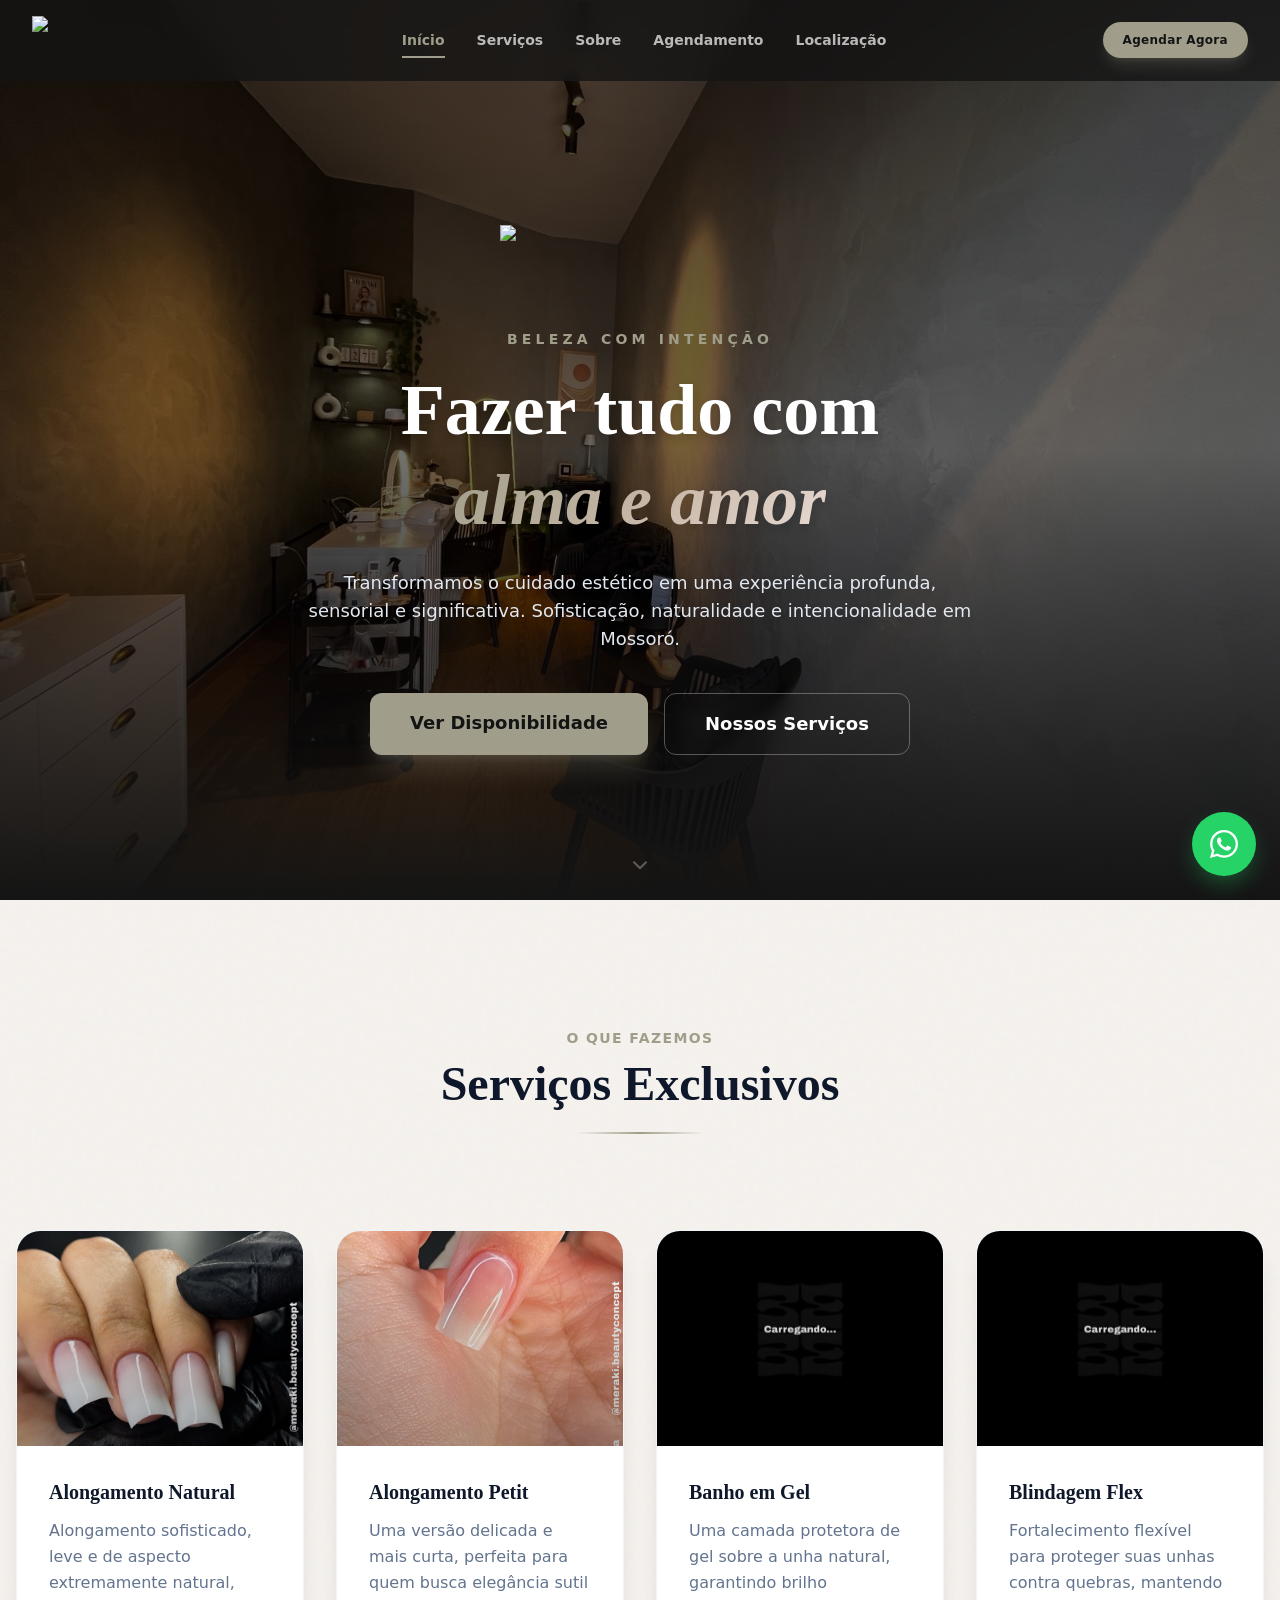
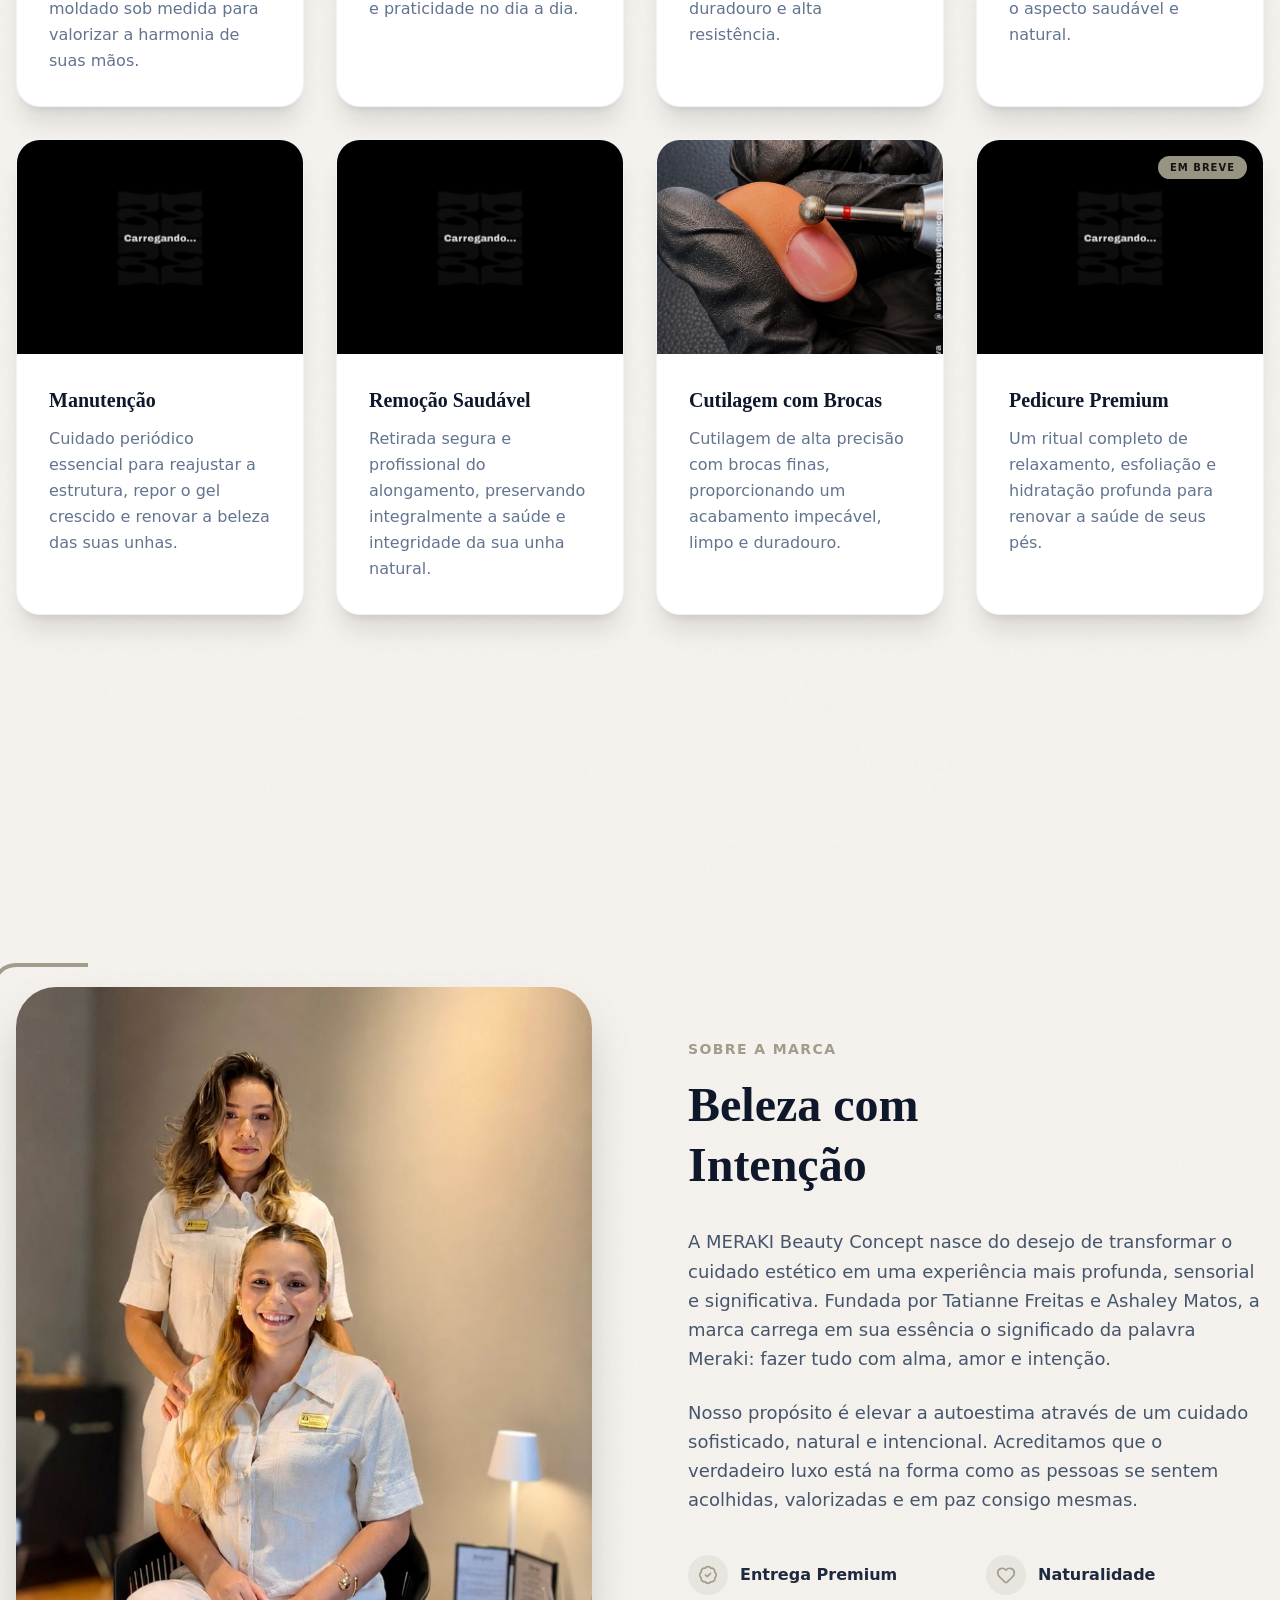
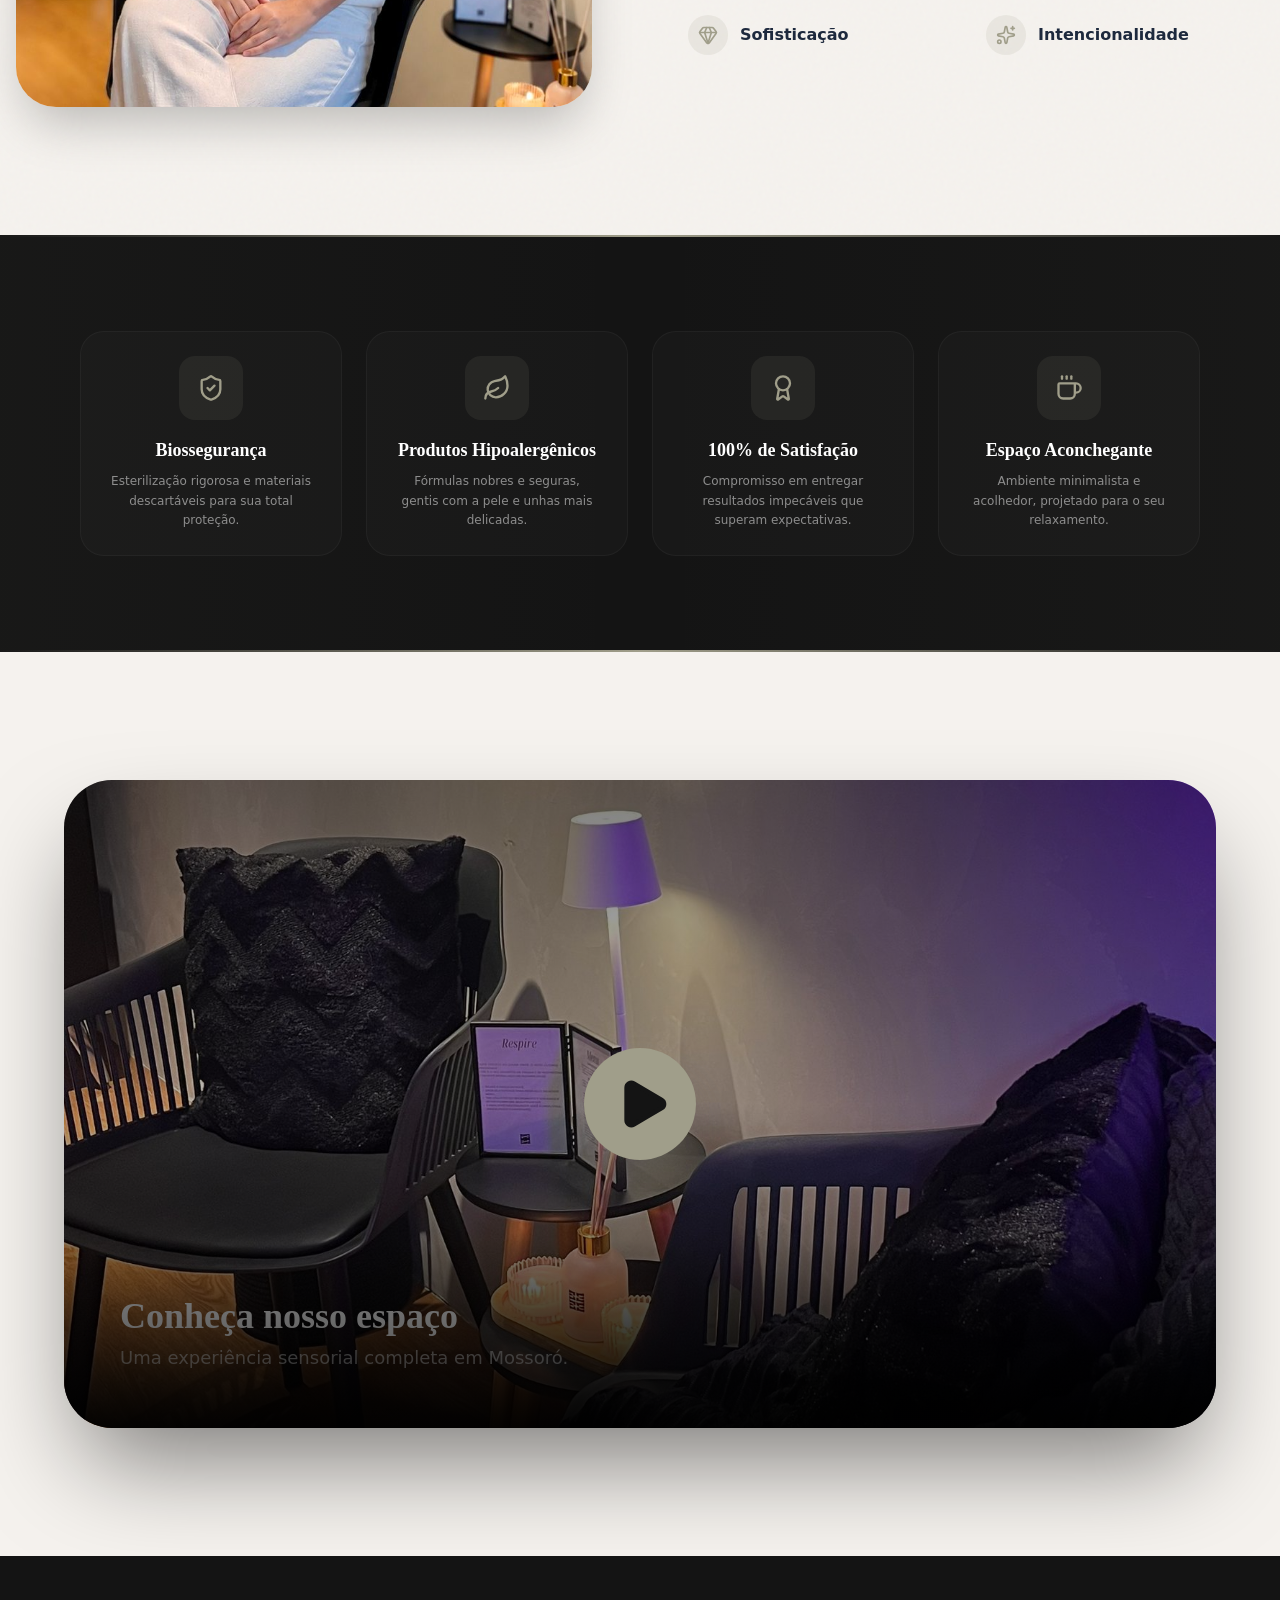
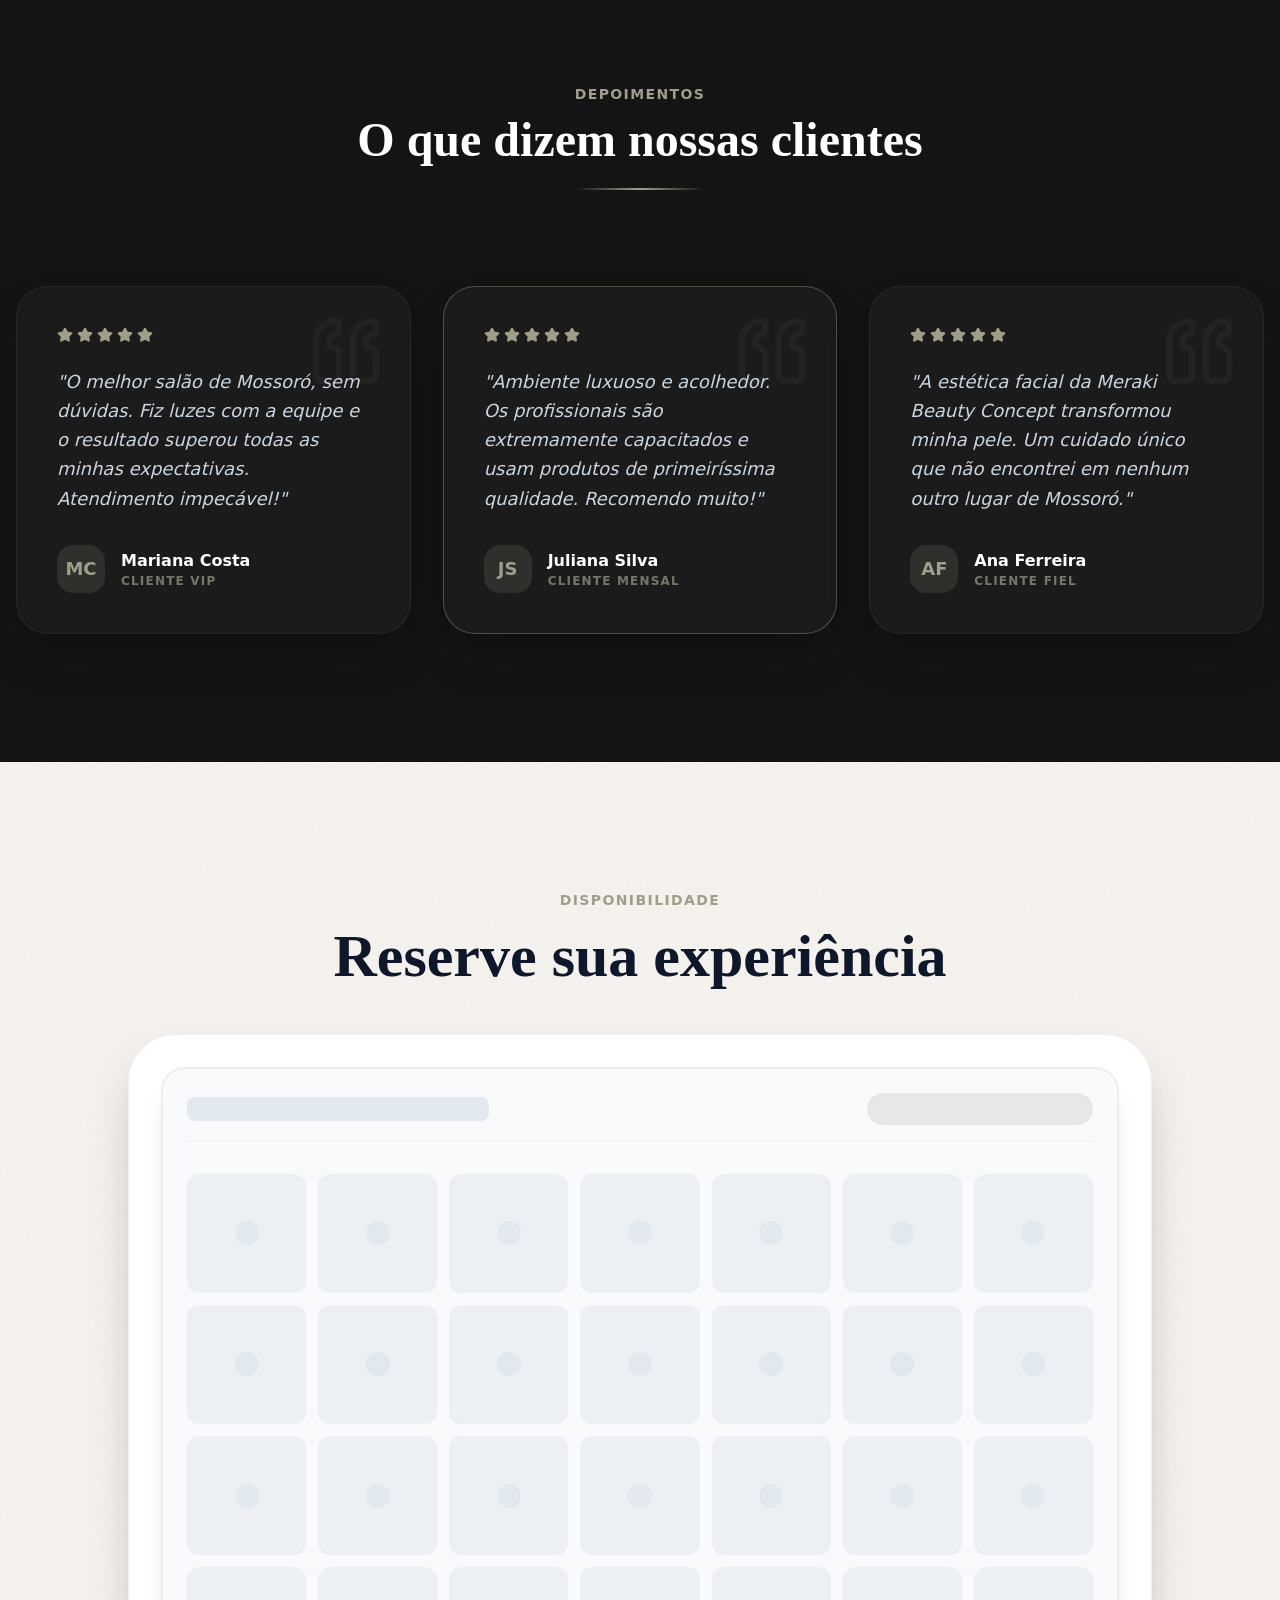
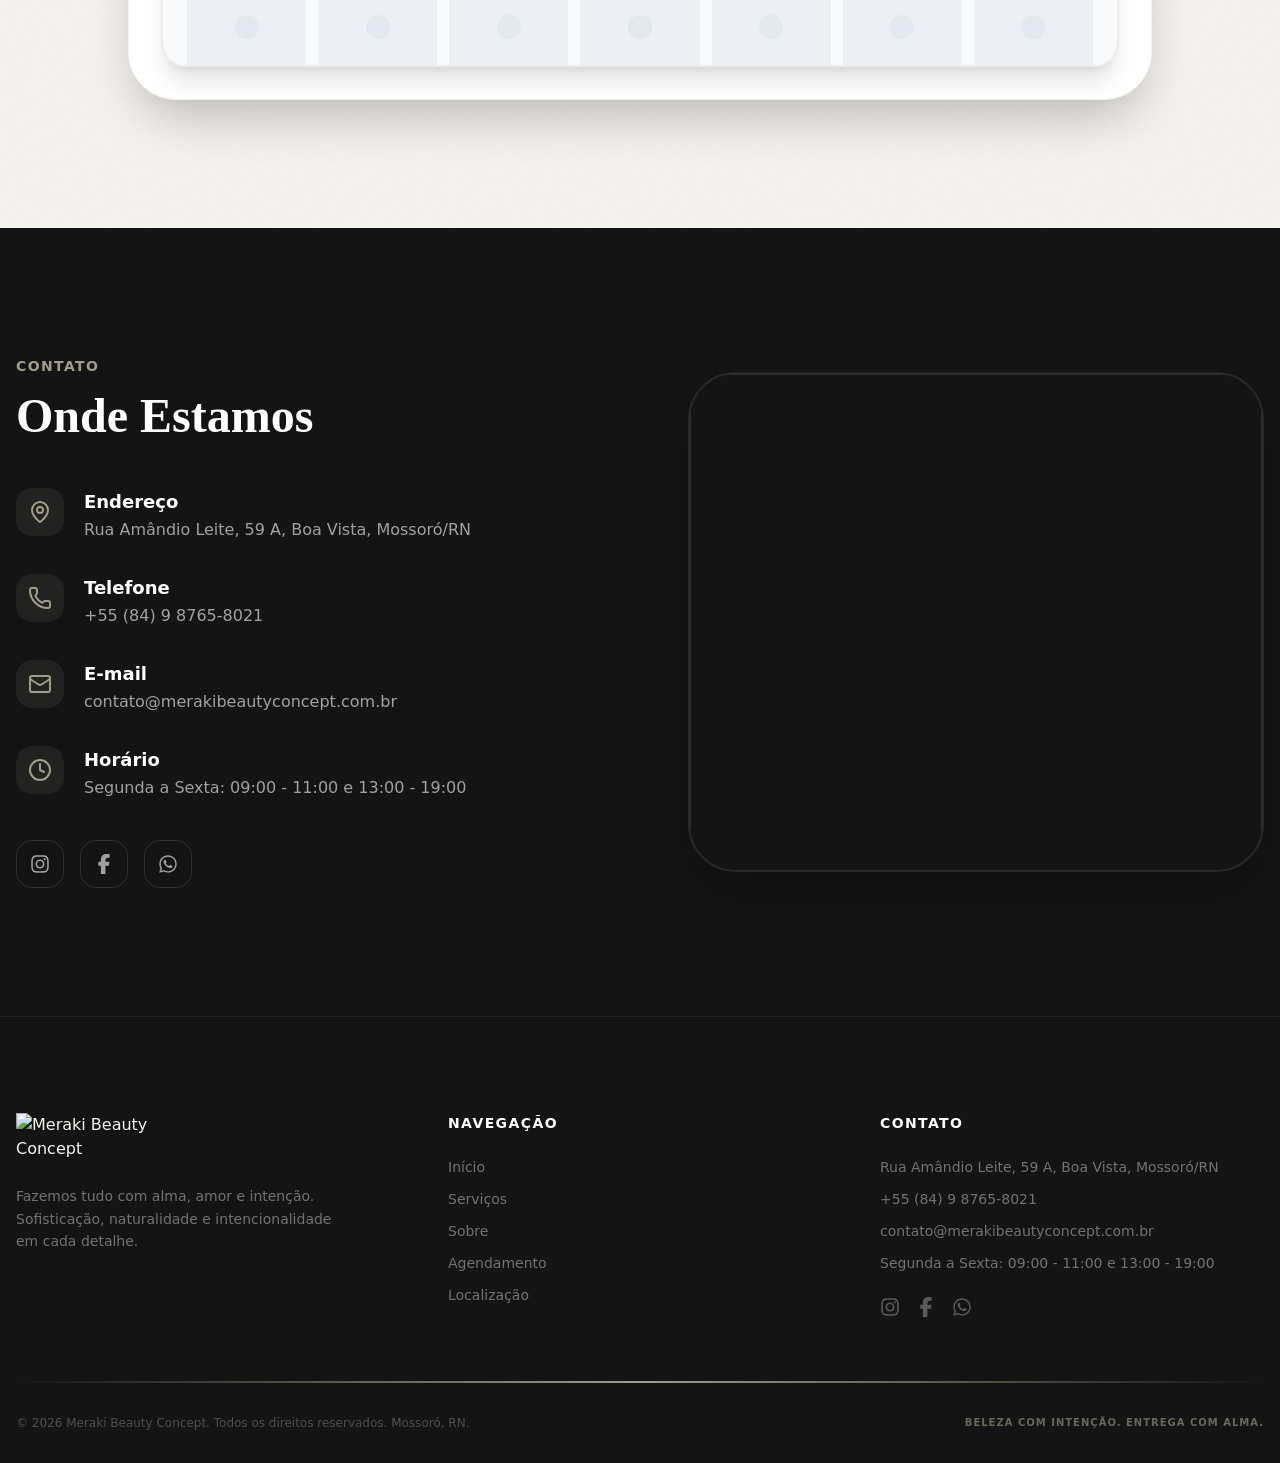
==== commit 9408aa7a: "atualizacao lancamento" ====
--- a/index.html
+++ b/index.html
@@ -1 +1 @@
-<!DOCTYPE html><!--Y6yx5SmF84MXzuRD_wIwx--><html lang="pt-BR" class="dark scroll-smooth"><head><meta charSet="utf-8"/><meta name="viewport" content="width=device-width, initial-scale=1"/><link rel="preload" as="image" href="https://merakibeautyconcept.com.br/assets/logo-white.png"/><link rel="preload" as="image" href="/assets/Alongamento em gel.jpeg"/><link rel="preload" as="image" href="/assets/alongamento petit.jpeg"/><link rel="preload" as="image" href="/assets/Blindagem flex.jpeg"/><link rel="preload" as="image" href="/assets/serviços - outros.jpeg"/><link rel="stylesheet" href="/_next/static/css/0e7f28db1dd6e32a.css" data-precedence="next"/><link rel="preload" as="script" fetchPriority="low" href="/_next/static/chunks/webpack-e89cffeeaa8c5bd0.js"/><script src="/_next/static/chunks/4bd1b696-21f374d1156f834a.js" async=""></script><script src="/_next/static/chunks/255-d2ac731a4af32857.js" async=""></script><script src="/_next/static/chunks/main-app-a35ea56368145967.js" async=""></script><script src="/_next/static/chunks/app/error-dea49e0301c56ff0.js" async=""></script><script src="/_next/static/chunks/app/not-found-4c83c46f884b4147.js" async=""></script><script src="/_next/static/chunks/581-722be487d52fdd59.js" async=""></script><script src="/_next/static/chunks/app/page-ca2c7042f75b707e.js" async=""></script><title>Meraki Beauty Concept | Beleza com Intenção</title><meta name="description" content="Elevar a autoestima através de um cuidado sofisticado, natural e intencional. Salão de beleza premium em Mossoró, RN."/><meta name="author" content="Meraki Beauty Concept"/><meta name="keywords" content="salão de beleza,Mossoró,estética,unhas,coloração,beauty concept,Meraki"/><meta property="og:title" content="Meraki Beauty Concept | Beleza com Intenção"/><meta property="og:description" content="Transformamos o cuidado estético em uma experiência profunda, sensorial e significativa. Sofisticação, naturalidade e intencionalidade em Mossoró."/><meta property="og:site_name" content="Meraki Beauty Concept"/><meta property="og:locale" content="pt_BR"/><meta property="og:type" content="website"/><meta name="twitter:card" content="summary_large_image"/><meta name="twitter:title" content="Meraki Beauty Concept | Beleza com Intenção"/><meta name="twitter:description" content="Transformamos o cuidado estético em uma experiência profunda, sensorial e significativa."/><link rel="icon" href="/assets/logo.png"/><link rel="apple-touch-icon" href="/assets/logo.png"/><script type="application/ld+json">{"@context":"https://schema.org","@type":"BeautySalon","name":"Meraki Beauty Concept","description":"Elevar a autoestima através de um cuidado sofisticado, natural e intencional.","address":{"@type":"PostalAddress","streetAddress":"Rua Lopes Trovão","addressLocality":"Mossoró","addressRegion":"RN","postalCode":"59600-000","addressCountry":"BR"},"telephone":"+55-84-98765-8021","openingHours":"Tu-Sa 09:00-19:00","url":"https://merakibeautyconcept.com.br","sameAs":["https://www.instagram.com/meraki.beautyconcept","https://www.facebook.com/merakibeautyconcept"]}</script><script src="/_next/static/chunks/polyfills-42372ed130431b0a.js" noModule=""></script></head><body class="__variable_069ab3 __variable_f24683 font-sans antialiased bg-background-light dark:bg-background-dark text-slate-900 dark:text-slate-100 transition-colors duration-300"><div hidden=""><!--$--><!--/$--></div><div class="min-h-screen selection:bg-primary/30"><header class="fixed top-0 w-full z-50 transition-all duration-500 bg-background-dark/80 backdrop-blur-md border-b border-transparent"><div class="max-w-7xl mx-auto px-4 sm:px-6 lg:px-8"><div class="flex justify-between items-center h-20"><a href="#" class="flex items-center shrink-0"><img alt="Meraki Beauty Concept" width="160" height="50" decoding="async" data-nimg="1" class=" h-10 md:h-12 w-auto" style="color:transparent" src="https://merakibeautyconcept.com.br/assets/logo-white.png"/></a><nav class="hidden lg:flex items-center space-x-8"><a class="text-sm font-bold text-white/70 hover:text-primary transition-colors relative group py-2" href="#">Início<span class="absolute -bottom-0 left-0 w-0 h-0.5 bg-primary transition-all duration-300 group-hover:w-full"></span></a><a class="text-sm font-bold text-white/70 hover:text-primary transition-colors relative group py-2" href="#servicos">Serviços<span class="absolute -bottom-0 left-0 w-0 h-0.5 bg-primary transition-all duration-300 group-hover:w-full"></span></a><a class="text-sm font-bold text-white/70 hover:text-primary transition-colors relative group py-2" href="#sobre">Sobre<span class="absolute -bottom-0 left-0 w-0 h-0.5 bg-primary transition-all duration-300 group-hover:w-full"></span></a><a class="text-sm font-bold text-white/70 hover:text-primary transition-colors relative group py-2" href="#agendamento">Agendamento<span class="absolute -bottom-0 left-0 w-0 h-0.5 bg-primary transition-all duration-300 group-hover:w-full"></span></a><a class="text-sm font-bold text-white/70 hover:text-primary transition-colors relative group py-2" href="#localizacao">Localização<span class="absolute -bottom-0 left-0 w-0 h-0.5 bg-primary transition-all duration-300 group-hover:w-full"></span></a></nav><div class="flex items-center gap-3"><a class="hidden sm:inline-flex bg-primary text-background-dark px-5 py-2.5 rounded-full font-black text-xs tracking-wide shadow-lg shadow-primary/20 hover:bg-warm-beige transition-colors" href="#agendamento" tabindex="0">Agendar Agora</a><button class="lg:hidden relative w-10 h-10 flex items-center justify-center rounded-xl hover:bg-white/10 transition-colors" aria-label="Abrir menu"><span class="hamburger-line absolute w-6 h-0.5 bg-white rounded-full -translate-y-2"></span><span class="hamburger-line absolute w-6 h-0.5 bg-white rounded-full opacity-100"></span><span class="hamburger-line absolute w-6 h-0.5 bg-white rounded-full translate-y-2"></span></button></div></div></div></header><section class="relative h-screen flex items-center justify-center overflow-hidden"><div class="absolute inset-0 z-0"><div class="absolute inset-0 bg-gradient-to-b from-black/70 via-black/55 to-background-dark z-10"></div><picture class="absolute inset-0 w-full h-full"><source media="(max-width: 768px)" srcSet="/assets/banner mobile.jpeg"/><img src="/assets/banner.jpeg" alt="Hero Background" class="object-cover w-full h-full"/></picture></div><div class="relative z-20 text-center px-4 max-w-4xl mt-20"><div class="mb-6" style="opacity:0;transform:scale(0.8)"><img alt="Meraki Beauty Concept" loading="lazy" width="280" height="80" decoding="async" data-nimg="1" class=" mx-auto h-16 md:h-20 w-auto" style="color:transparent" src="https://merakibeautyconcept.com.br/assets/logo-white.png"/></div><span class="text-primary font-bold tracking-[0.3em] uppercase mb-4 block text-xs md:text-sm" style="opacity:0;transform:translateY(20px)">Beleza com Intenção</span><h1 class="text-3xl md:text-5xl lg:text-7xl font-black text-white mb-6 leading-tight drop-shadow-lg font-display" style="opacity:0;transform:translateY(30px)">Fazer tudo com<br/><span class="text-gradient italic">alma e amor</span></h1><p class="text-base md:text-lg text-slate-200 mb-10 max-w-2xl mx-auto drop-shadow-md" style="opacity:0;transform:translateY(30px)">Transformamos o cuidado estético em uma experiência profunda, sensorial e significativa. Sofisticação, naturalidade e intencionalidade em Mossoró.</p><div class="flex flex-col sm:flex-row gap-4 justify-center" style="opacity:0;transform:translateY(30px)"><a class="bg-primary text-background-dark px-8 py-3 md:px-10 md:py-4 rounded-xl font-bold text-base md:text-lg hover:bg-warm-beige transition-all shadow-xl shadow-primary/20" href="#agendamento">Ver Disponibilidade</a><a class="border border-white/30 backdrop-blur-sm text-white px-8 py-3 md:px-10 md:py-4 rounded-xl font-bold text-base md:text-lg hover:bg-white/10 transition-all" href="#servicos">Nossos Serviços</a></div></div><div class="absolute bottom-6 left-1/2 -translate-x-1/2 z-20"><svg xmlns="http://www.w3.org/2000/svg" width="24" height="24" viewBox="0 0 24 24" fill="none" stroke="currentColor" stroke-width="2" stroke-linecap="round" stroke-linejoin="round" class="lucide lucide-chevron-down w-6 h-6 text-white/30" aria-hidden="true"><path d="m6 9 6 6 6-6"></path></svg></div></section><section class="py-20 md:py-32 px-4 bg-background-light dark:bg-background-dark overflow-hidden relative grain-overlay" id="servicos"><div class="max-w-7xl mx-auto relative z-10"><div class="text-center mb-16 md:mb-24" style="opacity:0;transform:translateY(30px)"><h2 class="text-primary font-bold tracking-widest uppercase text-xs md:text-sm mb-3">O que fazemos</h2><h3 class="text-4xl md:text-5xl font-black mb-6 text-slate-900 dark:text-white font-display">Serviços Exclusivos</h3><div class="separator-line w-32 mx-auto"></div></div><div class="grid grid-cols-1 md:grid-cols-2 lg:grid-cols-4 gap-6 md:gap-8" style="opacity:0"><div class="bg-white dark:bg-white/[0.03] backdrop-blur-md border border-slate-200/50 dark:border-white/[0.06] shadow-xl hover:shadow-2xl rounded-3xl overflow-hidden group hover:border-primary/40 transition-all duration-500 flex flex-col" style="opacity:0;transform:translateY(30px) scale(0.95)"><div class="relative w-full aspect-[4/3] overflow-hidden"><img src="/assets/Alongamento em gel.jpeg" alt="Alongamento em Gel" class="object-cover w-full h-full transition-transform duration-700 ease-out group-hover:scale-110"/><div class="absolute inset-0 bg-gradient-to-t from-black/50 to-transparent opacity-60 group-hover:opacity-30 transition-opacity duration-500"></div></div><div class="p-6 md:p-8 flex-grow flex flex-col justify-between"><div><h4 class="text-xl font-black mb-3 text-slate-900 dark:text-white group-hover:text-primary transition-colors font-display">Alongamento em Gel</h4><p class="text-slate-500 dark:text-slate-400 text-sm md:text-base leading-relaxed">Alongamento sofisticado e durável, moldado perfeitamente para valorizar a beleza natural das suas mãos com alta resistência.</p></div></div></div><div class="bg-white dark:bg-white/[0.03] backdrop-blur-md border border-slate-200/50 dark:border-white/[0.06] shadow-xl hover:shadow-2xl rounded-3xl overflow-hidden group hover:border-primary/40 transition-all duration-500 flex flex-col" style="opacity:0;transform:translateY(30px) scale(0.95)"><div class="relative w-full aspect-[4/3] overflow-hidden"><img src="/assets/alongamento petit.jpeg" alt="Alongamento Petit" class="object-cover w-full h-full transition-transform duration-700 ease-out group-hover:scale-110"/><div class="absolute inset-0 bg-gradient-to-t from-black/50 to-transparent opacity-60 group-hover:opacity-30 transition-opacity duration-500"></div></div><div class="p-6 md:p-8 flex-grow flex flex-col justify-between"><div><h4 class="text-xl font-black mb-3 text-slate-900 dark:text-white group-hover:text-primary transition-colors font-display">Alongamento Petit</h4><p class="text-slate-500 dark:text-slate-400 text-sm md:text-base leading-relaxed">Uma versão delicada e sob medida, ideal para quem busca praticidade, naturalidade e elegância discreta no dia a dia.</p></div></div></div><div class="bg-white dark:bg-white/[0.03] backdrop-blur-md border border-slate-200/50 dark:border-white/[0.06] shadow-xl hover:shadow-2xl rounded-3xl overflow-hidden group hover:border-primary/40 transition-all duration-500 flex flex-col" style="opacity:0;transform:translateY(30px) scale(0.95)"><div class="relative w-full aspect-[4/3] overflow-hidden"><img src="/assets/Blindagem flex.jpeg" alt="Blindagem Flex" class="object-cover w-full h-full transition-transform duration-700 ease-out group-hover:scale-110"/><div class="absolute inset-0 bg-gradient-to-t from-black/50 to-transparent opacity-60 group-hover:opacity-30 transition-opacity duration-500"></div></div><div class="p-6 md:p-8 flex-grow flex flex-col justify-between"><div><h4 class="text-xl font-black mb-3 text-slate-900 dark:text-white group-hover:text-primary transition-colors font-display">Blindagem Flex</h4><p class="text-slate-500 dark:text-slate-400 text-sm md:text-base leading-relaxed">Proteção e fortalecimento com flexibilidade excepcional. Ideal para manter suas unhas naturais saudáveis e impecáveis.</p></div></div></div><div class="bg-white dark:bg-white/[0.03] backdrop-blur-md border border-slate-200/50 dark:border-white/[0.06] shadow-xl hover:shadow-2xl rounded-3xl overflow-hidden group hover:border-primary/40 transition-all duration-500 flex flex-col" style="opacity:0;transform:translateY(30px) scale(0.95)"><div class="relative w-full aspect-[4/3] overflow-hidden"><img src="/assets/serviços - outros.jpeg" alt="Outros Serviços" class="object-cover w-full h-full transition-transform duration-700 ease-out group-hover:scale-110"/><div class="absolute inset-0 bg-gradient-to-t from-black/50 to-transparent opacity-60 group-hover:opacity-30 transition-opacity duration-500"></div></div><div class="p-6 md:p-8 flex-grow flex flex-col justify-between"><div><h4 class="text-xl font-black mb-3 text-slate-900 dark:text-white group-hover:text-primary transition-colors font-display">Outros Serviços</h4><p class="text-slate-500 dark:text-slate-400 text-sm md:text-base leading-relaxed">Explore nosso menu completo de cuidados integrativos, design e estética personalizada, feitos para realçar sua essência única.</p></div></div></div></div></div></section><section class="hidden py-20 md:py-32 bg-background-dark px-4 overflow-hidden" id="portfolio"><div class="max-w-7xl mx-auto"><div class="text-center mb-16 md:mb-24" style="opacity:0;transform:translateY(30px)"><h2 class="text-primary font-bold tracking-widest uppercase text-xs md:text-sm mb-3">Portfólio</h2><h3 class="text-4xl md:text-5xl font-black mb-6 text-white font-display">Nossos Trabalhos</h3><div class="separator-line w-32 mx-auto"></div></div><div class="grid grid-cols-2 md:grid-cols-4 gap-3 md:gap-4 auto-rows-[200px] md:auto-rows-[250px]" style="opacity:0"><div class="relative rounded-2xl md:rounded-3xl overflow-hidden group cursor-pointer md:col-span-2 md:row-span-2" style="opacity:0;transform:scale(0.9)"><img alt="Nail Art Premium" referrerPolicy="no-referrer" loading="lazy" decoding="async" data-nimg="fill" class="object-cover transition-transform duration-700 group-hover:scale-110" style="position:absolute;height:100%;width:100%;left:0;top:0;right:0;bottom:0;color:transparent" src="https://images.unsplash.com/photo-1604654894610-df63bc536371?q=80&amp;w=800&amp;auto=format&amp;fit=crop"/><div class="absolute inset-0 bg-gradient-to-t from-black/80 via-black/20 to-transparent opacity-0 group-hover:opacity-100 transition-opacity duration-500 flex items-end p-5 md:p-6"><span class="text-white font-bold text-sm md:text-lg">Nail Art Premium</span></div></div><div class="relative rounded-2xl md:rounded-3xl overflow-hidden group cursor-pointer " style="opacity:0;transform:scale(0.9)"><img alt="Coloração" referrerPolicy="no-referrer" loading="lazy" decoding="async" data-nimg="fill" class="object-cover transition-transform duration-700 group-hover:scale-110" style="position:absolute;height:100%;width:100%;left:0;top:0;right:0;bottom:0;color:transparent" src="https://images.unsplash.com/photo-1562322140-8baeececf08b?q=80&amp;w=600&amp;auto=format&amp;fit=crop"/><div class="absolute inset-0 bg-gradient-to-t from-black/80 via-black/20 to-transparent opacity-0 group-hover:opacity-100 transition-opacity duration-500 flex items-end p-5 md:p-6"><span class="text-white font-bold text-sm md:text-lg">Coloração</span></div></div><div class="relative rounded-2xl md:rounded-3xl overflow-hidden group cursor-pointer " style="opacity:0;transform:scale(0.9)"><img alt="Tratamento Capilar" referrerPolicy="no-referrer" loading="lazy" decoding="async" data-nimg="fill" class="object-cover transition-transform duration-700 group-hover:scale-110" style="position:absolute;height:100%;width:100%;left:0;top:0;right:0;bottom:0;color:transparent" src="https://images.unsplash.com/photo-1522337360788-8b13dee7a37e?q=80&amp;w=600&amp;auto=format&amp;fit=crop"/><div class="absolute inset-0 bg-gradient-to-t from-black/80 via-black/20 to-transparent opacity-0 group-hover:opacity-100 transition-opacity duration-500 flex items-end p-5 md:p-6"><span class="text-white font-bold text-sm md:text-lg">Tratamento Capilar</span></div></div><div class="relative rounded-2xl md:rounded-3xl overflow-hidden group cursor-pointer " style="opacity:0;transform:scale(0.9)"><img alt="Estética Facial" referrerPolicy="no-referrer" loading="lazy" decoding="async" data-nimg="fill" class="object-cover transition-transform duration-700 group-hover:scale-110" style="position:absolute;height:100%;width:100%;left:0;top:0;right:0;bottom:0;color:transparent" src="https://images.unsplash.com/photo-1519014816548-bf5fe059798b?q=80&amp;w=600&amp;auto=format&amp;fit=crop"/><div class="absolute inset-0 bg-gradient-to-t from-black/80 via-black/20 to-transparent opacity-0 group-hover:opacity-100 transition-opacity duration-500 flex items-end p-5 md:p-6"><span class="text-white font-bold text-sm md:text-lg">Estética Facial</span></div></div><div class="relative rounded-2xl md:rounded-3xl overflow-hidden group cursor-pointer " style="opacity:0;transform:scale(0.9)"><img alt="Design de Sobrancelhas" referrerPolicy="no-referrer" loading="lazy" decoding="async" data-nimg="fill" class="object-cover transition-transform duration-700 group-hover:scale-110" style="position:absolute;height:100%;width:100%;left:0;top:0;right:0;bottom:0;color:transparent" src="https://images.unsplash.com/photo-1487412947147-5cebf100ffc2?q=80&amp;w=600&amp;auto=format&amp;fit=crop"/><div class="absolute inset-0 bg-gradient-to-t from-black/80 via-black/20 to-transparent opacity-0 group-hover:opacity-100 transition-opacity duration-500 flex items-end p-5 md:p-6"><span class="text-white font-bold text-sm md:text-lg">Design de Sobrancelhas</span></div></div><div class="relative rounded-2xl md:rounded-3xl overflow-hidden group cursor-pointer md:col-span-2" style="opacity:0;transform:scale(0.9)"><img alt="Skincare Premium" referrerPolicy="no-referrer" loading="lazy" decoding="async" data-nimg="fill" class="object-cover transition-transform duration-700 group-hover:scale-110" style="position:absolute;height:100%;width:100%;left:0;top:0;right:0;bottom:0;color:transparent" src="https://images.unsplash.com/photo-1570172619644-dfd03ed5d881?q=80&amp;w=800&amp;auto=format&amp;fit=crop"/><div class="absolute inset-0 bg-gradient-to-t from-black/80 via-black/20 to-transparent opacity-0 group-hover:opacity-100 transition-opacity duration-500 flex items-end p-5 md:p-6"><span class="text-white font-bold text-sm md:text-lg">Skincare Premium</span></div></div></div><div class="text-center mt-12" style="opacity:0;transform:translateY(20px)"><a href="https://www.instagram.com/meraki.beautyconcept" target="_blank" rel="noopener noreferrer" class="inline-flex items-center gap-3 border border-primary/30 text-primary px-8 py-3 rounded-full font-bold text-sm hover:bg-primary hover:text-background-dark transition-all duration-300"><svg xmlns="http://www.w3.org/2000/svg" width="24" height="24" viewBox="0 0 24 24" fill="none" stroke="currentColor" stroke-width="2" stroke-linecap="round" stroke-linejoin="round" class="lucide lucide-instagram w-5 h-5" aria-hidden="true"><rect width="20" height="20" x="2" y="2" rx="5" ry="5"></rect><path d="M16 11.37A4 4 0 1 1 12.63 8 4 4 0 0 1 16 11.37z"></path><line x1="17.5" x2="17.51" y1="6.5" y2="6.5"></line></svg>Ver mais no Instagram</a></div></div></section><section class="py-20 md:py-32 bg-background-light dark:bg-background-dark overflow-hidden relative grain-overlay" id="sobre"><div class="max-w-7xl mx-auto px-4 grid md:grid-cols-2 gap-16 md:gap-24 items-center relative z-10"><div class="relative animate-float" style="opacity:0;transform:translateX(-80px)"><div class="absolute -top-6 -left-6 w-24 h-24 border-t-4 border-l-4 border-primary rounded-tl-3xl z-0"></div><div class="relative z-10 w-full aspect-[4/5] rounded-[2.5rem] overflow-hidden shadow-2xl"><img alt="Sobre Meraki Beauty Concept" referrerPolicy="no-referrer" loading="lazy" decoding="async" data-nimg="fill" class="object-cover" style="position:absolute;height:100%;width:100%;left:0;top:0;right:0;bottom:0;color:transparent" src="/assets/sobre-meraki.jpeg"/></div></div><div style="opacity:0;transform:translateX(80px)"><h2 class="text-primary font-bold tracking-widest uppercase text-xs md:text-sm mb-4">Sobre a Marca</h2><h3 class="text-4xl md:text-5xl font-black mb-8 leading-tight text-slate-900 dark:text-white font-display">Beleza com<br/>Intenção</h3><p class="text-base md:text-lg text-slate-600 dark:text-slate-300 mb-6 leading-relaxed">A MERAKI Beauty Concept nasce do desejo de transformar o cuidado estético em uma experiência mais profunda, sensorial e significativa. Fundada por Tatianne Freitas e Ashaley Matos, a marca carrega em sua essência o significado da palavra Meraki: fazer tudo com alma, amor e intenção.</p><p class="text-base md:text-lg text-slate-600 dark:text-slate-300 mb-10 leading-relaxed">Nosso propósito é elevar a autoestima através de um cuidado sofisticado, natural e intencional. Acreditamos que o verdadeiro luxo está na forma como as pessoas se sentem acolhidas, valorizadas e em paz consigo mesmas.</p><div class="grid grid-cols-1 sm:grid-cols-2 gap-5"><div class="flex items-center gap-3 group"><div class="w-10 h-10 rounded-full bg-primary/15 flex items-center justify-center group-hover:bg-primary transition-all duration-300"><svg xmlns="http://www.w3.org/2000/svg" width="24" height="24" viewBox="0 0 24 24" fill="none" stroke="currentColor" stroke-width="2" stroke-linecap="round" stroke-linejoin="round" class="lucide lucide-badge-check text-primary group-hover:text-background-dark w-5 h-5 transition-colors" aria-hidden="true"><path d="M3.85 8.62a4 4 0 0 1 4.78-4.77 4 4 0 0 1 6.74 0 4 4 0 0 1 4.78 4.78 4 4 0 0 1 0 6.74 4 4 0 0 1-4.77 4.78 4 4 0 0 1-6.75 0 4 4 0 0 1-4.78-4.77 4 4 0 0 1 0-6.76Z"></path><path d="m9 12 2 2 4-4"></path></svg></div><span class="font-bold text-slate-800 dark:text-white">Entrega Premium</span></div><div class="flex items-center gap-3 group"><div class="w-10 h-10 rounded-full bg-primary/15 flex items-center justify-center group-hover:bg-primary transition-all duration-300"><svg xmlns="http://www.w3.org/2000/svg" width="24" height="24" viewBox="0 0 24 24" fill="none" stroke="currentColor" stroke-width="2" stroke-linecap="round" stroke-linejoin="round" class="lucide lucide-heart text-primary group-hover:text-background-dark w-5 h-5 transition-colors" aria-hidden="true"><path d="M2 9.5a5.5 5.5 0 0 1 9.591-3.676.56.56 0 0 0 .818 0A5.49 5.49 0 0 1 22 9.5c0 2.29-1.5 4-3 5.5l-5.492 5.313a2 2 0 0 1-3 .019L5 15c-1.5-1.5-3-3.2-3-5.5"></path></svg></div><span class="font-bold text-slate-800 dark:text-white">Naturalidade</span></div><div class="flex items-center gap-3 group"><div class="w-10 h-10 rounded-full bg-primary/15 flex items-center justify-center group-hover:bg-primary transition-all duration-300"><svg xmlns="http://www.w3.org/2000/svg" width="24" height="24" viewBox="0 0 24 24" fill="none" stroke="currentColor" stroke-width="2" stroke-linecap="round" stroke-linejoin="round" class="lucide lucide-gem text-primary group-hover:text-background-dark w-5 h-5 transition-colors" aria-hidden="true"><path d="M10.5 3 8 9l4 13 4-13-2.5-6"></path><path d="M17 3a2 2 0 0 1 1.6.8l3 4a2 2 0 0 1 .013 2.382l-7.99 10.986a2 2 0 0 1-3.247 0l-7.99-10.986A2 2 0 0 1 2.4 7.8l2.998-3.997A2 2 0 0 1 7 3z"></path><path d="M2 9h20"></path></svg></div><span class="font-bold text-slate-800 dark:text-white">Sofisticação</span></div><div class="flex items-center gap-3 group"><div class="w-10 h-10 rounded-full bg-primary/15 flex items-center justify-center group-hover:bg-primary transition-all duration-300"><svg xmlns="http://www.w3.org/2000/svg" width="24" height="24" viewBox="0 0 24 24" fill="none" stroke="currentColor" stroke-width="2" stroke-linecap="round" stroke-linejoin="round" class="lucide lucide-sparkles text-primary group-hover:text-background-dark w-5 h-5 transition-colors" aria-hidden="true"><path d="M11.017 2.814a1 1 0 0 1 1.966 0l1.051 5.558a2 2 0 0 0 1.594 1.594l5.558 1.051a1 1 0 0 1 0 1.966l-5.558 1.051a2 2 0 0 0-1.594 1.594l-1.051 5.558a1 1 0 0 1-1.966 0l-1.051-5.558a2 2 0 0 0-1.594-1.594l-5.558-1.051a1 1 0 0 1 0-1.966l5.558-1.051a2 2 0 0 0 1.594-1.594z"></path><path d="M20 2v4"></path><path d="M22 4h-4"></path><circle cx="4" cy="20" r="2"></circle></svg></div><span class="font-bold text-slate-800 dark:text-white">Intencionalidade</span></div></div></div></div></section><section class="py-16 md:py-24 bg-background-dark relative overflow-hidden"><div class="absolute inset-0 bg-gradient-to-r from-primary/[0.03] via-transparent to-primary/[0.03]"></div><div class="separator-line w-full absolute top-0"></div><div class="separator-line w-full absolute bottom-0"></div><div class="max-w-5xl mx-auto px-4 grid grid-cols-2 md:grid-cols-4 gap-10 md:gap-8 relative z-10" style="opacity:0;transform:translateY(30px)"><div class="text-center group"><div class="w-16 h-16 mx-auto bg-primary/10 rounded-2xl flex items-center justify-center mb-4 group-hover:bg-primary transition-all duration-500"><svg xmlns="http://www.w3.org/2000/svg" width="24" height="24" viewBox="0 0 24 24" fill="none" stroke="currentColor" stroke-width="2" stroke-linecap="round" stroke-linejoin="round" class="lucide lucide-calendar text-primary group-hover:text-background-dark w-7 h-7 transition-colors" aria-hidden="true"><path d="M8 2v4"></path><path d="M16 2v4"></path><rect width="18" height="18" x="3" y="4" rx="2"></rect><path d="M3 10h18"></path></svg></div><p class="text-4xl md:text-5xl font-black text-white mb-2">0<!-- -->+</p><p class="text-sm text-white/50 font-semibold uppercase tracking-widest">Anos</p></div><div class="text-center group"><div class="w-16 h-16 mx-auto bg-primary/10 rounded-2xl flex items-center justify-center mb-4 group-hover:bg-primary transition-all duration-500"><svg xmlns="http://www.w3.org/2000/svg" width="24" height="24" viewBox="0 0 24 24" fill="none" stroke="currentColor" stroke-width="2" stroke-linecap="round" stroke-linejoin="round" class="lucide lucide-users text-primary group-hover:text-background-dark w-7 h-7 transition-colors" aria-hidden="true"><path d="M16 21v-2a4 4 0 0 0-4-4H6a4 4 0 0 0-4 4v2"></path><path d="M16 3.128a4 4 0 0 1 0 7.744"></path><path d="M22 21v-2a4 4 0 0 0-3-3.87"></path><circle cx="9" cy="7" r="4"></circle></svg></div><p class="text-4xl md:text-5xl font-black text-white mb-2">0<!-- -->+</p><p class="text-sm text-white/50 font-semibold uppercase tracking-widest">Clientes</p></div><div class="text-center group"><div class="w-16 h-16 mx-auto bg-primary/10 rounded-2xl flex items-center justify-center mb-4 group-hover:bg-primary transition-all duration-500"><svg xmlns="http://www.w3.org/2000/svg" width="24" height="24" viewBox="0 0 24 24" fill="none" stroke="currentColor" stroke-width="2" stroke-linecap="round" stroke-linejoin="round" class="lucide lucide-award text-primary group-hover:text-background-dark w-7 h-7 transition-colors" aria-hidden="true"><path d="m15.477 12.89 1.515 8.526a.5.5 0 0 1-.81.47l-3.58-2.687a1 1 0 0 0-1.197 0l-3.586 2.686a.5.5 0 0 1-.81-.469l1.514-8.526"></path><circle cx="12" cy="8" r="6"></circle></svg></div><p class="text-4xl md:text-5xl font-black text-white mb-2">0<!-- -->+</p><p class="text-sm text-white/50 font-semibold uppercase tracking-widest">Procedimentos</p></div><div class="text-center group"><div class="w-16 h-16 mx-auto bg-primary/10 rounded-2xl flex items-center justify-center mb-4 group-hover:bg-primary transition-all duration-500"><svg xmlns="http://www.w3.org/2000/svg" width="24" height="24" viewBox="0 0 24 24" fill="none" stroke="currentColor" stroke-width="2" stroke-linecap="round" stroke-linejoin="round" class="lucide lucide-star text-primary group-hover:text-background-dark w-7 h-7 transition-colors" aria-hidden="true"><path d="M11.525 2.295a.53.53 0 0 1 .95 0l2.31 4.679a2.123 2.123 0 0 0 1.595 1.16l5.166.756a.53.53 0 0 1 .294.904l-3.736 3.638a2.123 2.123 0 0 0-.611 1.878l.882 5.14a.53.53 0 0 1-.771.56l-4.618-2.428a2.122 2.122 0 0 0-1.973 0L6.396 21.01a.53.53 0 0 1-.77-.56l.881-5.139a2.122 2.122 0 0 0-.611-1.879L2.16 9.795a.53.53 0 0 1 .294-.906l5.165-.755a2.122 2.122 0 0 0 1.597-1.16z"></path></svg></div><p class="text-4xl md:text-5xl font-black text-white mb-2">0<!-- -->%</p><p class="text-sm text-white/50 font-semibold uppercase tracking-widest">Satisfação</p></div></div></section><section class="py-20 md:py-32 bg-background-light dark:bg-background-dark px-4 overflow-hidden"><div class="max-w-6xl mx-auto"><div class="relative aspect-video rounded-[2rem] md:rounded-[3rem] overflow-hidden shadow-[0_50px_100px_-20px_rgba(0,0,0,0.5)] group cursor-pointer" style="opacity:0;transform:scale(0.9)"><div class="absolute inset-0 bg-gradient-to-b from-black/50 via-black/25 to-black/75 flex items-center justify-center z-20"><div class="w-20 h-20 md:w-28 md:h-28 bg-primary rounded-full flex items-center justify-center text-background-dark shadow-2xl shadow-primary/30"><svg xmlns="http://www.w3.org/2000/svg" width="24" height="24" viewBox="0 0 24 24" fill="none" stroke="currentColor" stroke-width="2" stroke-linecap="round" stroke-linejoin="round" class="lucide lucide-play w-10 h-10 md:w-14 md:h-14 ml-1.5 fill-current" aria-hidden="true"><path d="M5 5a2 2 0 0 1 3.008-1.728l11.997 6.998a2 2 0 0 1 .003 3.458l-12 7A2 2 0 0 1 5 19z"></path></svg></div></div><img alt="Conheça o espaço Meraki" referrerPolicy="no-referrer" loading="lazy" decoding="async" data-nimg="fill" class="object-cover z-0 transition-transform duration-1000 group-hover:scale-105" style="position:absolute;height:100%;width:100%;left:0;top:0;right:0;bottom:0;color:transparent" src="/assets/banner.jpeg"/><div class="absolute bottom-0 left-0 right-0 p-8 md:p-14 bg-gradient-to-t from-black/90 via-black/40 to-transparent z-10"><h4 class="text-white text-2xl md:text-4xl font-black mb-2 font-display">Conheça nosso espaço</h4><p class="text-white/60 text-base md:text-lg">Uma experiência sensorial completa em Mossoró.</p></div></div></div></section><section class="py-20 md:py-32 bg-background-dark px-4 overflow-hidden"><div class="max-w-7xl mx-auto"><div class="text-center mb-16 md:mb-24" style="opacity:0;transform:translateY(30px)"><h2 class="text-primary font-bold tracking-widest uppercase text-xs md:text-sm mb-3">Depoimentos</h2><h3 class="text-4xl md:text-5xl font-black mb-6 text-white font-display">O que dizem nossas clientes</h3><div class="separator-line w-32 mx-auto"></div></div><div class="grid md:grid-cols-3 gap-6 md:gap-8"><div class="bg-white/[0.03] backdrop-blur-md border border-white/[0.06] shadow-2xl p-8 md:p-10 rounded-[2rem] relative group hover:border-primary/30 transition-all duration-500" style="opacity:0;transform:translateY(50px)"><svg xmlns="http://www.w3.org/2000/svg" width="24" height="24" viewBox="0 0 24 24" fill="none" stroke="currentColor" stroke-width="2" stroke-linecap="round" stroke-linejoin="round" class="lucide lucide-quote text-primary/[0.06] w-20 h-20 absolute top-6 right-6 rotate-180 group-hover:text-primary/[0.12] transition-colors" aria-hidden="true"><path d="M16 3a2 2 0 0 0-2 2v6a2 2 0 0 0 2 2 1 1 0 0 1 1 1v1a2 2 0 0 1-2 2 1 1 0 0 0-1 1v2a1 1 0 0 0 1 1 6 6 0 0 0 6-6V5a2 2 0 0 0-2-2z"></path><path d="M5 3a2 2 0 0 0-2 2v6a2 2 0 0 0 2 2 1 1 0 0 1 1 1v1a2 2 0 0 1-2 2 1 1 0 0 0-1 1v2a1 1 0 0 0 1 1 6 6 0 0 0 6-6V5a2 2 0 0 0-2-2z"></path></svg><div class="flex gap-1 mb-6"><svg xmlns="http://www.w3.org/2000/svg" width="24" height="24" viewBox="0 0 24 24" fill="none" stroke="currentColor" stroke-width="2" stroke-linecap="round" stroke-linejoin="round" class="lucide lucide-star text-primary w-4 h-4 fill-current" aria-hidden="true"><path d="M11.525 2.295a.53.53 0 0 1 .95 0l2.31 4.679a2.123 2.123 0 0 0 1.595 1.16l5.166.756a.53.53 0 0 1 .294.904l-3.736 3.638a2.123 2.123 0 0 0-.611 1.878l.882 5.14a.53.53 0 0 1-.771.56l-4.618-2.428a2.122 2.122 0 0 0-1.973 0L6.396 21.01a.53.53 0 0 1-.77-.56l.881-5.139a2.122 2.122 0 0 0-.611-1.879L2.16 9.795a.53.53 0 0 1 .294-.906l5.165-.755a2.122 2.122 0 0 0 1.597-1.16z"></path></svg><svg xmlns="http://www.w3.org/2000/svg" width="24" height="24" viewBox="0 0 24 24" fill="none" stroke="currentColor" stroke-width="2" stroke-linecap="round" stroke-linejoin="round" class="lucide lucide-star text-primary w-4 h-4 fill-current" aria-hidden="true"><path d="M11.525 2.295a.53.53 0 0 1 .95 0l2.31 4.679a2.123 2.123 0 0 0 1.595 1.16l5.166.756a.53.53 0 0 1 .294.904l-3.736 3.638a2.123 2.123 0 0 0-.611 1.878l.882 5.14a.53.53 0 0 1-.771.56l-4.618-2.428a2.122 2.122 0 0 0-1.973 0L6.396 21.01a.53.53 0 0 1-.77-.56l.881-5.139a2.122 2.122 0 0 0-.611-1.879L2.16 9.795a.53.53 0 0 1 .294-.906l5.165-.755a2.122 2.122 0 0 0 1.597-1.16z"></path></svg><svg xmlns="http://www.w3.org/2000/svg" width="24" height="24" viewBox="0 0 24 24" fill="none" stroke="currentColor" stroke-width="2" stroke-linecap="round" stroke-linejoin="round" class="lucide lucide-star text-primary w-4 h-4 fill-current" aria-hidden="true"><path d="M11.525 2.295a.53.53 0 0 1 .95 0l2.31 4.679a2.123 2.123 0 0 0 1.595 1.16l5.166.756a.53.53 0 0 1 .294.904l-3.736 3.638a2.123 2.123 0 0 0-.611 1.878l.882 5.14a.53.53 0 0 1-.771.56l-4.618-2.428a2.122 2.122 0 0 0-1.973 0L6.396 21.01a.53.53 0 0 1-.77-.56l.881-5.139a2.122 2.122 0 0 0-.611-1.879L2.16 9.795a.53.53 0 0 1 .294-.906l5.165-.755a2.122 2.122 0 0 0 1.597-1.16z"></path></svg><svg xmlns="http://www.w3.org/2000/svg" width="24" height="24" viewBox="0 0 24 24" fill="none" stroke="currentColor" stroke-width="2" stroke-linecap="round" stroke-linejoin="round" class="lucide lucide-star text-primary w-4 h-4 fill-current" aria-hidden="true"><path d="M11.525 2.295a.53.53 0 0 1 .95 0l2.31 4.679a2.123 2.123 0 0 0 1.595 1.16l5.166.756a.53.53 0 0 1 .294.904l-3.736 3.638a2.123 2.123 0 0 0-.611 1.878l.882 5.14a.53.53 0 0 1-.771.56l-4.618-2.428a2.122 2.122 0 0 0-1.973 0L6.396 21.01a.53.53 0 0 1-.77-.56l.881-5.139a2.122 2.122 0 0 0-.611-1.879L2.16 9.795a.53.53 0 0 1 .294-.906l5.165-.755a2.122 2.122 0 0 0 1.597-1.16z"></path></svg><svg xmlns="http://www.w3.org/2000/svg" width="24" height="24" viewBox="0 0 24 24" fill="none" stroke="currentColor" stroke-width="2" stroke-linecap="round" stroke-linejoin="round" class="lucide lucide-star text-primary w-4 h-4 fill-current" aria-hidden="true"><path d="M11.525 2.295a.53.53 0 0 1 .95 0l2.31 4.679a2.123 2.123 0 0 0 1.595 1.16l5.166.756a.53.53 0 0 1 .294.904l-3.736 3.638a2.123 2.123 0 0 0-.611 1.878l.882 5.14a.53.53 0 0 1-.771.56l-4.618-2.428a2.122 2.122 0 0 0-1.973 0L6.396 21.01a.53.53 0 0 1-.77-.56l.881-5.139a2.122 2.122 0 0 0-.611-1.879L2.16 9.795a.53.53 0 0 1 .294-.906l5.165-.755a2.122 2.122 0 0 0 1.597-1.16z"></path></svg></div><p class="text-slate-300 italic mb-8 leading-relaxed relative z-10 text-base md:text-lg">&quot;<!-- -->O melhor salão de Mossoró, sem dúvidas. Fiz luzes com a equipe e o resultado superou todas as minhas expectativas. Atendimento impecável!<!-- -->&quot;</p><div class="flex items-center gap-4"><div class="w-12 h-12 rounded-2xl bg-primary/15 flex items-center justify-center"><span class="font-black text-primary text-lg">MC</span></div><div><p class="font-black text-white text-base">Mariana Costa</p><p class="text-xs font-bold text-primary/70 uppercase tracking-widest">Cliente VIP</p></div></div></div><div class="bg-white/[0.03] backdrop-blur-md border border-primary/40 shadow-2xl p-8 md:p-10 rounded-[2rem] relative group hover:border-primary/30 transition-all duration-500" style="opacity:0;transform:translateY(50px)"><svg xmlns="http://www.w3.org/2000/svg" width="24" height="24" viewBox="0 0 24 24" fill="none" stroke="currentColor" stroke-width="2" stroke-linecap="round" stroke-linejoin="round" class="lucide lucide-quote text-primary/[0.06] w-20 h-20 absolute top-6 right-6 rotate-180 group-hover:text-primary/[0.12] transition-colors" aria-hidden="true"><path d="M16 3a2 2 0 0 0-2 2v6a2 2 0 0 0 2 2 1 1 0 0 1 1 1v1a2 2 0 0 1-2 2 1 1 0 0 0-1 1v2a1 1 0 0 0 1 1 6 6 0 0 0 6-6V5a2 2 0 0 0-2-2z"></path><path d="M5 3a2 2 0 0 0-2 2v6a2 2 0 0 0 2 2 1 1 0 0 1 1 1v1a2 2 0 0 1-2 2 1 1 0 0 0-1 1v2a1 1 0 0 0 1 1 6 6 0 0 0 6-6V5a2 2 0 0 0-2-2z"></path></svg><div class="flex gap-1 mb-6"><svg xmlns="http://www.w3.org/2000/svg" width="24" height="24" viewBox="0 0 24 24" fill="none" stroke="currentColor" stroke-width="2" stroke-linecap="round" stroke-linejoin="round" class="lucide lucide-star text-primary w-4 h-4 fill-current" aria-hidden="true"><path d="M11.525 2.295a.53.53 0 0 1 .95 0l2.31 4.679a2.123 2.123 0 0 0 1.595 1.16l5.166.756a.53.53 0 0 1 .294.904l-3.736 3.638a2.123 2.123 0 0 0-.611 1.878l.882 5.14a.53.53 0 0 1-.771.56l-4.618-2.428a2.122 2.122 0 0 0-1.973 0L6.396 21.01a.53.53 0 0 1-.77-.56l.881-5.139a2.122 2.122 0 0 0-.611-1.879L2.16 9.795a.53.53 0 0 1 .294-.906l5.165-.755a2.122 2.122 0 0 0 1.597-1.16z"></path></svg><svg xmlns="http://www.w3.org/2000/svg" width="24" height="24" viewBox="0 0 24 24" fill="none" stroke="currentColor" stroke-width="2" stroke-linecap="round" stroke-linejoin="round" class="lucide lucide-star text-primary w-4 h-4 fill-current" aria-hidden="true"><path d="M11.525 2.295a.53.53 0 0 1 .95 0l2.31 4.679a2.123 2.123 0 0 0 1.595 1.16l5.166.756a.53.53 0 0 1 .294.904l-3.736 3.638a2.123 2.123 0 0 0-.611 1.878l.882 5.14a.53.53 0 0 1-.771.56l-4.618-2.428a2.122 2.122 0 0 0-1.973 0L6.396 21.01a.53.53 0 0 1-.77-.56l.881-5.139a2.122 2.122 0 0 0-.611-1.879L2.16 9.795a.53.53 0 0 1 .294-.906l5.165-.755a2.122 2.122 0 0 0 1.597-1.16z"></path></svg><svg xmlns="http://www.w3.org/2000/svg" width="24" height="24" viewBox="0 0 24 24" fill="none" stroke="currentColor" stroke-width="2" stroke-linecap="round" stroke-linejoin="round" class="lucide lucide-star text-primary w-4 h-4 fill-current" aria-hidden="true"><path d="M11.525 2.295a.53.53 0 0 1 .95 0l2.31 4.679a2.123 2.123 0 0 0 1.595 1.16l5.166.756a.53.53 0 0 1 .294.904l-3.736 3.638a2.123 2.123 0 0 0-.611 1.878l.882 5.14a.53.53 0 0 1-.771.56l-4.618-2.428a2.122 2.122 0 0 0-1.973 0L6.396 21.01a.53.53 0 0 1-.77-.56l.881-5.139a2.122 2.122 0 0 0-.611-1.879L2.16 9.795a.53.53 0 0 1 .294-.906l5.165-.755a2.122 2.122 0 0 0 1.597-1.16z"></path></svg><svg xmlns="http://www.w3.org/2000/svg" width="24" height="24" viewBox="0 0 24 24" fill="none" stroke="currentColor" stroke-width="2" stroke-linecap="round" stroke-linejoin="round" class="lucide lucide-star text-primary w-4 h-4 fill-current" aria-hidden="true"><path d="M11.525 2.295a.53.53 0 0 1 .95 0l2.31 4.679a2.123 2.123 0 0 0 1.595 1.16l5.166.756a.53.53 0 0 1 .294.904l-3.736 3.638a2.123 2.123 0 0 0-.611 1.878l.882 5.14a.53.53 0 0 1-.771.56l-4.618-2.428a2.122 2.122 0 0 0-1.973 0L6.396 21.01a.53.53 0 0 1-.77-.56l.881-5.139a2.122 2.122 0 0 0-.611-1.879L2.16 9.795a.53.53 0 0 1 .294-.906l5.165-.755a2.122 2.122 0 0 0 1.597-1.16z"></path></svg><svg xmlns="http://www.w3.org/2000/svg" width="24" height="24" viewBox="0 0 24 24" fill="none" stroke="currentColor" stroke-width="2" stroke-linecap="round" stroke-linejoin="round" class="lucide lucide-star text-primary w-4 h-4 fill-current" aria-hidden="true"><path d="M11.525 2.295a.53.53 0 0 1 .95 0l2.31 4.679a2.123 2.123 0 0 0 1.595 1.16l5.166.756a.53.53 0 0 1 .294.904l-3.736 3.638a2.123 2.123 0 0 0-.611 1.878l.882 5.14a.53.53 0 0 1-.771.56l-4.618-2.428a2.122 2.122 0 0 0-1.973 0L6.396 21.01a.53.53 0 0 1-.77-.56l.881-5.139a2.122 2.122 0 0 0-.611-1.879L2.16 9.795a.53.53 0 0 1 .294-.906l5.165-.755a2.122 2.122 0 0 0 1.597-1.16z"></path></svg></div><p class="text-slate-300 italic mb-8 leading-relaxed relative z-10 text-base md:text-lg">&quot;<!-- -->Ambiente luxuoso e acolhedor. Os profissionais são extremamente capacitados e usam produtos de primeiríssima qualidade. Recomendo muito!<!-- -->&quot;</p><div class="flex items-center gap-4"><div class="w-12 h-12 rounded-2xl bg-primary/15 flex items-center justify-center"><span class="font-black text-primary text-lg">JS</span></div><div><p class="font-black text-white text-base">Juliana Silva</p><p class="text-xs font-bold text-primary/70 uppercase tracking-widest">Cliente Mensal</p></div></div></div><div class="bg-white/[0.03] backdrop-blur-md border border-white/[0.06] shadow-2xl p-8 md:p-10 rounded-[2rem] relative group hover:border-primary/30 transition-all duration-500" style="opacity:0;transform:translateY(50px)"><svg xmlns="http://www.w3.org/2000/svg" width="24" height="24" viewBox="0 0 24 24" fill="none" stroke="currentColor" stroke-width="2" stroke-linecap="round" stroke-linejoin="round" class="lucide lucide-quote text-primary/[0.06] w-20 h-20 absolute top-6 right-6 rotate-180 group-hover:text-primary/[0.12] transition-colors" aria-hidden="true"><path d="M16 3a2 2 0 0 0-2 2v6a2 2 0 0 0 2 2 1 1 0 0 1 1 1v1a2 2 0 0 1-2 2 1 1 0 0 0-1 1v2a1 1 0 0 0 1 1 6 6 0 0 0 6-6V5a2 2 0 0 0-2-2z"></path><path d="M5 3a2 2 0 0 0-2 2v6a2 2 0 0 0 2 2 1 1 0 0 1 1 1v1a2 2 0 0 1-2 2 1 1 0 0 0-1 1v2a1 1 0 0 0 1 1 6 6 0 0 0 6-6V5a2 2 0 0 0-2-2z"></path></svg><div class="flex gap-1 mb-6"><svg xmlns="http://www.w3.org/2000/svg" width="24" height="24" viewBox="0 0 24 24" fill="none" stroke="currentColor" stroke-width="2" stroke-linecap="round" stroke-linejoin="round" class="lucide lucide-star text-primary w-4 h-4 fill-current" aria-hidden="true"><path d="M11.525 2.295a.53.53 0 0 1 .95 0l2.31 4.679a2.123 2.123 0 0 0 1.595 1.16l5.166.756a.53.53 0 0 1 .294.904l-3.736 3.638a2.123 2.123 0 0 0-.611 1.878l.882 5.14a.53.53 0 0 1-.771.56l-4.618-2.428a2.122 2.122 0 0 0-1.973 0L6.396 21.01a.53.53 0 0 1-.77-.56l.881-5.139a2.122 2.122 0 0 0-.611-1.879L2.16 9.795a.53.53 0 0 1 .294-.906l5.165-.755a2.122 2.122 0 0 0 1.597-1.16z"></path></svg><svg xmlns="http://www.w3.org/2000/svg" width="24" height="24" viewBox="0 0 24 24" fill="none" stroke="currentColor" stroke-width="2" stroke-linecap="round" stroke-linejoin="round" class="lucide lucide-star text-primary w-4 h-4 fill-current" aria-hidden="true"><path d="M11.525 2.295a.53.53 0 0 1 .95 0l2.31 4.679a2.123 2.123 0 0 0 1.595 1.16l5.166.756a.53.53 0 0 1 .294.904l-3.736 3.638a2.123 2.123 0 0 0-.611 1.878l.882 5.14a.53.53 0 0 1-.771.56l-4.618-2.428a2.122 2.122 0 0 0-1.973 0L6.396 21.01a.53.53 0 0 1-.77-.56l.881-5.139a2.122 2.122 0 0 0-.611-1.879L2.16 9.795a.53.53 0 0 1 .294-.906l5.165-.755a2.122 2.122 0 0 0 1.597-1.16z"></path></svg><svg xmlns="http://www.w3.org/2000/svg" width="24" height="24" viewBox="0 0 24 24" fill="none" stroke="currentColor" stroke-width="2" stroke-linecap="round" stroke-linejoin="round" class="lucide lucide-star text-primary w-4 h-4 fill-current" aria-hidden="true"><path d="M11.525 2.295a.53.53 0 0 1 .95 0l2.31 4.679a2.123 2.123 0 0 0 1.595 1.16l5.166.756a.53.53 0 0 1 .294.904l-3.736 3.638a2.123 2.123 0 0 0-.611 1.878l.882 5.14a.53.53 0 0 1-.771.56l-4.618-2.428a2.122 2.122 0 0 0-1.973 0L6.396 21.01a.53.53 0 0 1-.77-.56l.881-5.139a2.122 2.122 0 0 0-.611-1.879L2.16 9.795a.53.53 0 0 1 .294-.906l5.165-.755a2.122 2.122 0 0 0 1.597-1.16z"></path></svg><svg xmlns="http://www.w3.org/2000/svg" width="24" height="24" viewBox="0 0 24 24" fill="none" stroke="currentColor" stroke-width="2" stroke-linecap="round" stroke-linejoin="round" class="lucide lucide-star text-primary w-4 h-4 fill-current" aria-hidden="true"><path d="M11.525 2.295a.53.53 0 0 1 .95 0l2.31 4.679a2.123 2.123 0 0 0 1.595 1.16l5.166.756a.53.53 0 0 1 .294.904l-3.736 3.638a2.123 2.123 0 0 0-.611 1.878l.882 5.14a.53.53 0 0 1-.771.56l-4.618-2.428a2.122 2.122 0 0 0-1.973 0L6.396 21.01a.53.53 0 0 1-.77-.56l.881-5.139a2.122 2.122 0 0 0-.611-1.879L2.16 9.795a.53.53 0 0 1 .294-.906l5.165-.755a2.122 2.122 0 0 0 1.597-1.16z"></path></svg><svg xmlns="http://www.w3.org/2000/svg" width="24" height="24" viewBox="0 0 24 24" fill="none" stroke="currentColor" stroke-width="2" stroke-linecap="round" stroke-linejoin="round" class="lucide lucide-star text-primary w-4 h-4 fill-current" aria-hidden="true"><path d="M11.525 2.295a.53.53 0 0 1 .95 0l2.31 4.679a2.123 2.123 0 0 0 1.595 1.16l5.166.756a.53.53 0 0 1 .294.904l-3.736 3.638a2.123 2.123 0 0 0-.611 1.878l.882 5.14a.53.53 0 0 1-.771.56l-4.618-2.428a2.122 2.122 0 0 0-1.973 0L6.396 21.01a.53.53 0 0 1-.77-.56l.881-5.139a2.122 2.122 0 0 0-.611-1.879L2.16 9.795a.53.53 0 0 1 .294-.906l5.165-.755a2.122 2.122 0 0 0 1.597-1.16z"></path></svg></div><p class="text-slate-300 italic mb-8 leading-relaxed relative z-10 text-base md:text-lg">&quot;<!-- -->A estética facial da Meraki Beauty Concept transformou minha pele. Um cuidado único que não encontrei em nenhum outro lugar de Mossoró.<!-- -->&quot;</p><div class="flex items-center gap-4"><div class="w-12 h-12 rounded-2xl bg-primary/15 flex items-center justify-center"><span class="font-black text-primary text-lg">AF</span></div><div><p class="font-black text-white text-base">Ana Ferreira</p><p class="text-xs font-bold text-primary/70 uppercase tracking-widest">Cliente Fiel</p></div></div></div></div></div></section><section class="py-20 md:py-32 px-4 bg-background-light dark:bg-background-dark overflow-hidden relative grain-overlay" id="agendamento"><div class="max-w-5xl mx-auto text-center relative z-10"><div style="opacity:0;transform:scale(0.95)"><h2 class="text-primary font-bold tracking-widest uppercase text-xs md:text-sm mb-4">Disponibilidade</h2><h3 class="text-4xl md:text-6xl font-black mb-12 text-slate-900 dark:text-white font-display">Reserve sua experiência</h3><div class="bg-white dark:bg-white/[0.03] p-4 md:p-8 rounded-[2rem] md:rounded-[3rem] shadow-2xl border border-primary/15"><div class="w-full h-[600px] overflow-hidden rounded-3xl border-2 border-primary/20 shadow-xl bg-white/80 dark:bg-white/5 backdrop-blur-md"><div style="width:100%;height:100%;overflow:scroll" id="my-cal-inline-atendimentos"></div></div></div></div></div></section><section class="py-20 md:py-32 bg-background-dark px-4 overflow-hidden" id="localizacao"><div class="max-w-7xl mx-auto grid lg:grid-cols-2 gap-16 md:gap-24 items-center"><div style="opacity:0;transform:translateX(-50px)"><h2 class="text-primary font-bold tracking-widest uppercase text-xs md:text-sm mb-4">Contato</h2><h3 class="text-4xl md:text-5xl font-black mb-12 text-white font-display">Onde Estamos</h3><div class="space-y-8"><div class="flex items-start gap-5 group"><div class="w-12 h-12 rounded-2xl bg-primary/10 flex items-center justify-center shrink-0 group-hover:bg-primary transition-all duration-500"><svg xmlns="http://www.w3.org/2000/svg" width="24" height="24" viewBox="0 0 24 24" fill="none" stroke="currentColor" stroke-width="2" stroke-linecap="round" stroke-linejoin="round" class="lucide lucide-map-pin text-primary group-hover:text-background-dark w-6 h-6 transition-colors" aria-hidden="true"><path d="M20 10c0 4.993-5.539 10.193-7.399 11.799a1 1 0 0 1-1.202 0C9.539 20.193 4 14.993 4 10a8 8 0 0 1 16 0"></path><circle cx="12" cy="10" r="3"></circle></svg></div><div><p class="font-black text-lg text-white mb-0.5">Endereço</p><p class="text-base text-white/60 font-medium">Rua Amândio Leite, 59 A, Boa Vista, Mossoró/RN</p></div></div><div class="flex items-start gap-5 group"><div class="w-12 h-12 rounded-2xl bg-primary/10 flex items-center justify-center shrink-0 group-hover:bg-primary transition-all duration-500"><svg xmlns="http://www.w3.org/2000/svg" width="24" height="24" viewBox="0 0 24 24" fill="none" stroke="currentColor" stroke-width="2" stroke-linecap="round" stroke-linejoin="round" class="lucide lucide-phone text-primary group-hover:text-background-dark w-6 h-6 transition-colors" aria-hidden="true"><path d="M13.832 16.568a1 1 0 0 0 1.213-.303l.355-.465A2 2 0 0 1 17 15h3a2 2 0 0 1 2 2v3a2 2 0 0 1-2 2A18 18 0 0 1 2 4a2 2 0 0 1 2-2h3a2 2 0 0 1 2 2v3a2 2 0 0 1-.8 1.6l-.468.351a1 1 0 0 0-.292 1.233 14 14 0 0 0 6.392 6.384"></path></svg></div><div><p class="font-black text-lg text-white mb-0.5">Telefone</p><a class="text-base text-white/60 hover:text-primary transition-colors font-medium" href="tel:55084987658021">+55 (84) 9 8765-8021</a></div></div><div class="flex items-start gap-5 group"><div class="w-12 h-12 rounded-2xl bg-primary/10 flex items-center justify-center shrink-0 group-hover:bg-primary transition-all duration-500"><svg xmlns="http://www.w3.org/2000/svg" width="24" height="24" viewBox="0 0 24 24" fill="none" stroke="currentColor" stroke-width="2" stroke-linecap="round" stroke-linejoin="round" class="lucide lucide-clock text-primary group-hover:text-background-dark w-6 h-6 transition-colors" aria-hidden="true"><path d="M12 6v6l4 2"></path><circle cx="12" cy="12" r="10"></circle></svg></div><div><p class="font-black text-lg text-white mb-0.5">Horário</p><p class="text-base text-white/60 font-medium">Terça - Sábado: 09:00 - 19:00</p></div></div></div><div class="mt-10 flex gap-4"><a class="w-12 h-12 rounded-2xl border border-primary/20 flex items-center justify-center hover:bg-primary hover:text-background-dark hover:border-primary transition-all text-white/60" href="https://www.instagram.com/meraki.beautyconcept" target="_blank" rel="noopener noreferrer"><svg xmlns="http://www.w3.org/2000/svg" width="24" height="24" viewBox="0 0 24 24" fill="none" stroke="currentColor" stroke-width="2" stroke-linecap="round" stroke-linejoin="round" class="lucide lucide-instagram w-5 h-5" aria-hidden="true"><rect width="20" height="20" x="2" y="2" rx="5" ry="5"></rect><path d="M16 11.37A4 4 0 1 1 12.63 8 4 4 0 0 1 16 11.37z"></path><line x1="17.5" x2="17.51" y1="6.5" y2="6.5"></line></svg></a><a class="w-12 h-12 rounded-2xl border border-primary/20 flex items-center justify-center hover:bg-primary hover:text-background-dark hover:border-primary transition-all text-white/60" href="https://www.facebook.com/merakibeautyconcept" target="_blank" rel="noopener noreferrer"><svg xmlns="http://www.w3.org/2000/svg" width="24" height="24" viewBox="0 0 24 24" fill="none" stroke="currentColor" stroke-width="2" stroke-linecap="round" stroke-linejoin="round" class="lucide lucide-facebook w-5 h-5" aria-hidden="true"><path d="M18 2h-3a5 5 0 0 0-5 5v3H7v4h3v8h4v-8h3l1-4h-4V7a1 1 0 0 1 1-1h3z"></path></svg></a><a class="w-12 h-12 rounded-2xl border border-primary/20 flex items-center justify-center hover:bg-primary hover:text-background-dark hover:border-primary transition-all text-white/60" href="https://wa.me/5584987658021" target="_blank" rel="noopener noreferrer"><svg xmlns="http://www.w3.org/2000/svg" width="24" height="24" viewBox="0 0 24 24" fill="none" stroke="currentColor" stroke-width="2" stroke-linecap="round" stroke-linejoin="round" class="lucide lucide-message-circle w-5 h-5" aria-hidden="true"><path d="M2.992 16.342a2 2 0 0 1 .094 1.167l-1.065 3.29a1 1 0 0 0 1.236 1.168l3.413-.998a2 2 0 0 1 1.099.092 10 10 0 1 0-4.777-4.719"></path></svg></a></div></div><div class="rounded-[2rem] md:rounded-[3rem] overflow-hidden shadow-2xl border-2 border-primary/15 h-[450px] md:h-[500px]" style="opacity:0;transform:scale(0.95)"><div class="h-[400px] md:h-[500px] w-full rounded-3xl overflow-hidden shadow-2xl border border-primary/20"><iframe title="Localização Meraki Beauty Concept" width="100%" height="100%" style="border:0" loading="lazy" allowFullScreen="" referrerPolicy="no-referrer-when-downgrade" src="https://maps.google.com/maps?q=Rua%20Am%C3%A2ndio%20Leite%2C%2059%20A%2C%20Boa%20Vista%2C%20Mossor%C3%B3%2C%20RN%2C%20Brasil&amp;z=17&amp;output=embed"></iframe></div></div></div></section><footer class="pt-16 md:pt-24 pb-8 bg-background-dark border-t border-primary/10"><div class="max-w-7xl mx-auto px-4"><div class="grid grid-cols-1 md:grid-cols-3 gap-12 mb-16"><div><img alt="Meraki Beauty Concept" loading="lazy" width="200" height="60" decoding="async" data-nimg="1" class=" h-12 w-auto mb-6" style="color:transparent" src="https://merakibeautyconcept.com.br/assets/logo-white.png"/><p class="text-white/40 text-sm leading-relaxed max-w-xs">Fazemos tudo com alma, amor e intenção. Sofisticação, naturalidade e intencionalidade em cada detalhe.</p></div><div><h4 class="text-white font-bold text-sm uppercase tracking-widest mb-6">Navegação</h4><div class="flex flex-col gap-3"><a href="#" class="text-white/40 hover:text-primary transition-colors text-sm font-medium">Início</a><a href="#servicos" class="text-white/40 hover:text-primary transition-colors text-sm font-medium">Serviços</a><a href="#sobre" class="text-white/40 hover:text-primary transition-colors text-sm font-medium">Sobre</a><a href="#agendamento" class="text-white/40 hover:text-primary transition-colors text-sm font-medium">Agendamento</a><a href="#localizacao" class="text-white/40 hover:text-primary transition-colors text-sm font-medium">Localização</a></div></div><div><h4 class="text-white font-bold text-sm uppercase tracking-widest mb-6">Contato</h4><div class="flex flex-col gap-3 text-sm text-white/40"><p>Rua Amândio Leite, 59 A, Boa Vista, Mossoró/RN</p><a href="tel:55084987658021" class="hover:text-primary transition-colors">+55 (84) 9 8765-8021</a><p>Terça - Sábado: 09:00 - 19:00</p></div><div class="flex gap-4 mt-6"><a href="https://www.instagram.com/meraki.beautyconcept" target="_blank" rel="noopener noreferrer" class="text-white/30 hover:text-primary transition-colors"><svg xmlns="http://www.w3.org/2000/svg" width="24" height="24" viewBox="0 0 24 24" fill="none" stroke="currentColor" stroke-width="2" stroke-linecap="round" stroke-linejoin="round" class="lucide lucide-instagram w-5 h-5" aria-hidden="true"><rect width="20" height="20" x="2" y="2" rx="5" ry="5"></rect><path d="M16 11.37A4 4 0 1 1 12.63 8 4 4 0 0 1 16 11.37z"></path><line x1="17.5" x2="17.51" y1="6.5" y2="6.5"></line></svg></a><a href="https://www.facebook.com/merakibeautyconcept" target="_blank" rel="noopener noreferrer" class="text-white/30 hover:text-primary transition-colors"><svg xmlns="http://www.w3.org/2000/svg" width="24" height="24" viewBox="0 0 24 24" fill="none" stroke="currentColor" stroke-width="2" stroke-linecap="round" stroke-linejoin="round" class="lucide lucide-facebook w-5 h-5" aria-hidden="true"><path d="M18 2h-3a5 5 0 0 0-5 5v3H7v4h3v8h4v-8h3l1-4h-4V7a1 1 0 0 1 1-1h3z"></path></svg></a><a href="https://wa.me/5584987658021" target="_blank" rel="noopener noreferrer" class="text-white/30 hover:text-primary transition-colors"><svg xmlns="http://www.w3.org/2000/svg" width="24" height="24" viewBox="0 0 24 24" fill="none" stroke="currentColor" stroke-width="2" stroke-linecap="round" stroke-linejoin="round" class="lucide lucide-message-circle w-5 h-5" aria-hidden="true"><path d="M2.992 16.342a2 2 0 0 1 .094 1.167l-1.065 3.29a1 1 0 0 0 1.236 1.168l3.413-.998a2 2 0 0 1 1.099.092 10 10 0 1 0-4.777-4.719"></path></svg></a></div></div></div><div class="separator-line w-full mb-8"></div><div class="flex flex-col md:flex-row justify-between items-center gap-4"><p class="text-white/25 text-xs">© 2026 Meraki Beauty Concept. Todos os direitos reservados. Mossoró, RN.</p><p class="text-primary/60 font-black tracking-widest uppercase text-[10px]">Beleza com Intenção. Entrega com alma.</p></div></div></footer><a href="https://wa.me/5584987658021?text=Ol%C3%A1!%20Gostaria%20de%20saber%20mais%20sobre%20os%20servi%C3%A7os%20da%20Meraki%20Beauty%20Concept." target="_blank" rel="noopener noreferrer" class="fixed bottom-6 right-6 z-50 bg-[#25D366] text-white p-4 rounded-full shadow-[0_10px_25px_-5px_rgba(37,211,102,0.4)] flex items-center justify-center group" aria-label="Contato via WhatsApp" tabindex="0" style="opacity:0;transform:translateY(20px) scale(0)"><svg xmlns="http://www.w3.org/2000/svg" width="24" height="24" viewBox="0 0 24 24" fill="none" stroke="currentColor" stroke-width="2" stroke-linecap="round" stroke-linejoin="round" class="lucide lucide-message-circle w-7 h-7 md:w-8 md:h-8" aria-hidden="true"><path d="M2.992 16.342a2 2 0 0 1 .094 1.167l-1.065 3.29a1 1 0 0 0 1.236 1.168l3.413-.998a2 2 0 0 1 1.099.092 10 10 0 1 0-4.777-4.719"></path></svg><span class="absolute right-full mr-4 bg-white dark:bg-slate-800 text-slate-900 dark:text-white px-4 py-2 rounded-xl text-sm font-bold shadow-xl opacity-0 group-hover:opacity-100 transition-opacity whitespace-nowrap pointer-events-none border border-slate-100 dark:border-slate-700">Fale conosco agora!</span></a></div><!--$--><!--/$--><script src="/_next/static/chunks/webpack-e89cffeeaa8c5bd0.js" id="_R_" async=""></script><script>(self.__next_f=self.__next_f||[]).push([0])</script><script>self.__next_f.push([1,"1:\"$Sreact.fragment\"\n2:I[9766,[],\"\"]\n3:I[9567,[\"39\",\"static/chunks/app/error-dea49e0301c56ff0.js\"],\"default\"]\n4:I[8924,[],\"\"]\n5:I[2619,[\"345\",\"static/chunks/app/not-found-4c83c46f884b4147.js\"],\"\"]\n6:I[1959,[],\"ClientPageRoot\"]\n7:I[4977,[\"581\",\"static/chunks/581-722be487d52fdd59.js\",\"974\",\"static/chunks/app/page-ca2c7042f75b707e.js\"],\"default\"]\na:I[4431,[],\"OutletBoundary\"]\nc:I[5278,[],\"AsyncMetadataOutlet\"]\ne:I[4431,[],\"ViewportBoundary\"]\n10:I[4431,[],\"MetadataBoundary\"]\n11:\"$Sreact.suspense\"\n13:I[7150,[],\"\"]\n:HL[\"/_next/static/css/0e7f28db1dd6e32a.css\",\"style\"]\n"])</script><script>self.__next_f.push([1,"0:{\"P\":null,\"b\":\"Y6yx5SmF84MXzuRD-wIwx\",\"p\":\"\",\"c\":[\"\",\"\"],\"i\":false,\"f\":[[[\"\",{\"children\":[\"__PAGE__\",{}]},\"$undefined\",\"$undefined\",true],[\"\",[\"$\",\"$1\",\"c\",{\"children\":[[[\"$\",\"link\",\"0\",{\"rel\":\"stylesheet\",\"href\":\"/_next/static/css/0e7f28db1dd6e32a.css\",\"precedence\":\"next\",\"crossOrigin\":\"$undefined\",\"nonce\":\"$undefined\"}]],[\"$\",\"html\",null,{\"lang\":\"pt-BR\",\"className\":\"dark scroll-smooth\",\"children\":[[\"$\",\"head\",null,{\"children\":[\"$\",\"script\",null,{\"type\":\"application/ld+json\",\"dangerouslySetInnerHTML\":{\"__html\":\"{\\\"@context\\\":\\\"https://schema.org\\\",\\\"@type\\\":\\\"BeautySalon\\\",\\\"name\\\":\\\"Meraki Beauty Concept\\\",\\\"description\\\":\\\"Elevar a autoestima através de um cuidado sofisticado, natural e intencional.\\\",\\\"address\\\":{\\\"@type\\\":\\\"PostalAddress\\\",\\\"streetAddress\\\":\\\"Rua Lopes Trovão\\\",\\\"addressLocality\\\":\\\"Mossoró\\\",\\\"addressRegion\\\":\\\"RN\\\",\\\"postalCode\\\":\\\"59600-000\\\",\\\"addressCountry\\\":\\\"BR\\\"},\\\"telephone\\\":\\\"+55-84-98765-8021\\\",\\\"openingHours\\\":\\\"Tu-Sa 09:00-19:00\\\",\\\"url\\\":\\\"https://merakibeautyconcept.com.br\\\",\\\"sameAs\\\":[\\\"https://www.instagram.com/meraki.beautyconcept\\\",\\\"https://www.facebook.com/merakibeautyconcept\\\"]}\"}}]}],[\"$\",\"body\",null,{\"className\":\"__variable_069ab3 __variable_f24683 font-sans antialiased bg-background-light dark:bg-background-dark text-slate-900 dark:text-slate-100 transition-colors duration-300\",\"suppressHydrationWarning\":true,\"children\":[\"$\",\"$L2\",null,{\"parallelRouterKey\":\"children\",\"error\":\"$3\",\"errorStyles\":[],\"errorScripts\":[],\"template\":[\"$\",\"$L4\",null,{}],\"templateStyles\":\"$undefined\",\"templateScripts\":\"$undefined\",\"notFound\":[[\"$\",\"div\",null,{\"className\":\"flex flex-col items-center justify-center min-h-screen bg-background-light dark:bg-background-dark text-slate-900 dark:text-white\",\"children\":[[\"$\",\"h2\",null,{\"className\":\"text-4xl font-black mb-4\",\"children\":\"Página não encontrada\"}],[\"$\",\"p\",null,{\"className\":\"text-lg text-slate-600 dark:text-slate-400 mb-8\",\"children\":\"Desculpe, a página que você está procurando não existe.\"}],[\"$\",\"$L5\",null,{\"href\":\"/\",\"className\":\"bg-primary text-background-dark px-6 py-3 rounded-full font-bold hover:bg-primary/90 transition-colors\",\"children\":\"Voltar para o Início\"}]]}],[]],\"forbidden\":\"$undefined\",\"unauthorized\":\"$undefined\"}]}]]}]]}],{\"children\":[\"__PAGE__\",[\"$\",\"$1\",\"c\",{\"children\":[[\"$\",\"$L6\",null,{\"Component\":\"$7\",\"searchParams\":{},\"params\":{},\"promises\":[\"$@8\",\"$@9\"]}],null,[\"$\",\"$La\",null,{\"children\":[\"$Lb\",[\"$\",\"$Lc\",null,{\"promise\":\"$@d\"}]]}]]}],{},null,false]},null,false],[\"$\",\"$1\",\"h\",{\"children\":[null,[[\"$\",\"$Le\",null,{\"children\":\"$Lf\"}],null],[\"$\",\"$L10\",null,{\"children\":[\"$\",\"div\",null,{\"hidden\":true,\"children\":[\"$\",\"$11\",null,{\"fallback\":null,\"children\":\"$L12\"}]}]}]]}],false]],\"m\":\"$undefined\",\"G\":[\"$13\",[]],\"s\":false,\"S\":true}\n"])</script><script>self.__next_f.push([1,"8:{}\n9:\"$0:f:0:1:2:children:1:props:children:0:props:params\"\n"])</script><script>self.__next_f.push([1,"f:[[\"$\",\"meta\",\"0\",{\"charSet\":\"utf-8\"}],[\"$\",\"meta\",\"1\",{\"name\":\"viewport\",\"content\":\"width=device-width, initial-scale=1\"}]]\nb:null\n"])</script><script>self.__next_f.push([1,"14:I[622,[],\"IconMark\"]\n"])</script><script>self.__next_f.push([1,"d:{\"metadata\":[[\"$\",\"title\",\"0\",{\"children\":\"Meraki Beauty Concept | Beleza com Intenção\"}],[\"$\",\"meta\",\"1\",{\"name\":\"description\",\"content\":\"Elevar a autoestima através de um cuidado sofisticado, natural e intencional. Salão de beleza premium em Mossoró, RN.\"}],[\"$\",\"meta\",\"2\",{\"name\":\"author\",\"content\":\"Meraki Beauty Concept\"}],[\"$\",\"meta\",\"3\",{\"name\":\"keywords\",\"content\":\"salão de beleza,Mossoró,estética,unhas,coloração,beauty concept,Meraki\"}],[\"$\",\"meta\",\"4\",{\"property\":\"og:title\",\"content\":\"Meraki Beauty Concept | Beleza com Intenção\"}],[\"$\",\"meta\",\"5\",{\"property\":\"og:description\",\"content\":\"Transformamos o cuidado estético em uma experiência profunda, sensorial e significativa. Sofisticação, naturalidade e intencionalidade em Mossoró.\"}],[\"$\",\"meta\",\"6\",{\"property\":\"og:site_name\",\"content\":\"Meraki Beauty Concept\"}],[\"$\",\"meta\",\"7\",{\"property\":\"og:locale\",\"content\":\"pt_BR\"}],[\"$\",\"meta\",\"8\",{\"property\":\"og:type\",\"content\":\"website\"}],[\"$\",\"meta\",\"9\",{\"name\":\"twitter:card\",\"content\":\"summary_large_image\"}],[\"$\",\"meta\",\"10\",{\"name\":\"twitter:title\",\"content\":\"Meraki Beauty Concept | Beleza com Intenção\"}],[\"$\",\"meta\",\"11\",{\"name\":\"twitter:description\",\"content\":\"Transformamos o cuidado estético em uma experiência profunda, sensorial e significativa.\"}],[\"$\",\"link\",\"12\",{\"rel\":\"icon\",\"href\":\"/assets/logo.png\"}],[\"$\",\"link\",\"13\",{\"rel\":\"apple-touch-icon\",\"href\":\"/assets/logo.png\"}],[\"$\",\"$L14\",\"14\",{}]],\"error\":null,\"digest\":\"$undefined\"}\n"])</script><script>self.__next_f.push([1,"12:\"$d:metadata\"\n"])</script></body></html>+<!DOCTYPE html><!--Oifv14br6KD7hGerr64EW--><html lang="pt-BR" class="dark scroll-smooth"><head><meta charSet="utf-8"/><meta name="viewport" content="width=device-width, initial-scale=1"/><link rel="preload" as="image" href="https://merakibeautyconcept.com.br/assets/logo-white.png"/><link rel="preload" as="image" href="/assets/Alongamento%20em%20gel.jpeg"/><link rel="preload" as="image" href="/assets/alongamento%20petit.jpeg"/><link rel="preload" as="image" href="/assets/serviços%20-%20outros.jpeg"/><link rel="preload" as="image" href="/assets/Blindagem%20flex.jpeg"/><link rel="stylesheet" href="/_next/static/css/9569a50533e4d8f7.css" data-precedence="next"/><link rel="preload" as="script" fetchPriority="low" href="/_next/static/chunks/webpack-e89cffeeaa8c5bd0.js"/><script src="/_next/static/chunks/4bd1b696-21f374d1156f834a.js" async=""></script><script src="/_next/static/chunks/255-d2ac731a4af32857.js" async=""></script><script src="/_next/static/chunks/main-app-a35ea56368145967.js" async=""></script><script src="/_next/static/chunks/app/error-dea49e0301c56ff0.js" async=""></script><script src="/_next/static/chunks/app/not-found-4c83c46f884b4147.js" async=""></script><script src="/_next/static/chunks/53c13509-f846509a963678e0.js" async=""></script><script src="/_next/static/chunks/743-297963abdf216370.js" async=""></script><script src="/_next/static/chunks/919-e5127b9d61c1da4b.js" async=""></script><script src="/_next/static/chunks/app/page-812b5059f42bcda3.js" async=""></script><title>Meraki Beauty Concept | Beleza com Intenção</title><meta name="description" content="Elevar a autoestima através de um cuidado sofisticado, natural e intencional. Salão de beleza premium em Mossoró, RN."/><meta name="author" content="Meraki Beauty Concept"/><meta name="keywords" content="salão de beleza,Mossoró,estética,unhas,coloração,beauty concept,Meraki"/><meta property="og:title" content="Meraki Beauty Concept | Beleza com Intenção"/><meta property="og:description" content="Transformamos o cuidado estético em uma experiência profunda, sensorial e significativa. Sofisticação, naturalidade e intencionalidade em Mossoró."/><meta property="og:site_name" content="Meraki Beauty Concept"/><meta property="og:locale" content="pt_BR"/><meta property="og:type" content="website"/><meta name="twitter:card" content="summary_large_image"/><meta name="twitter:title" content="Meraki Beauty Concept | Beleza com Intenção"/><meta name="twitter:description" content="Transformamos o cuidado estético em uma experiência profunda, sensorial e significativa."/><link rel="icon" href="/assets/logo.png"/><link rel="apple-touch-icon" href="/assets/logo.png"/><script type="application/ld+json">{"@context":"https://schema.org","@type":"BeautySalon","name":"Meraki Beauty Concept","description":"Elevar a autoestima através de um cuidado sofisticado, natural e intencional.","address":{"@type":"PostalAddress","streetAddress":"Rua Amândio Leite, 59 A, Boa Vista","addressLocality":"Mossoró","addressRegion":"RN","postalCode":"59600-000","addressCountry":"BR"},"telephone":"+55-84-98765-8021","email":"contato@merakibeautyconcept.com.br","openingHours":"Mo-Fr 09:00-11:00, Mo-Fr 13:00-19:00","url":"https://merakibeautyconcept.com.br","sameAs":["https://www.instagram.com/meraki.beautyconcept","https://www.facebook.com/merakibeautyconcept"]}</script><script src="/_next/static/chunks/polyfills-42372ed130431b0a.js" noModule=""></script></head><body class="__variable_069ab3 __variable_f24683 font-sans antialiased bg-background-light dark:bg-background-dark text-slate-900 dark:text-slate-100 transition-colors duration-300"><div hidden=""><!--$--><!--/$--></div><div class="min-h-screen selection:bg-primary/30"><header class="fixed top-0 w-full z-50 transition-all duration-500 bg-background-dark/80 backdrop-blur-md border-b border-transparent"><div class="max-w-7xl mx-auto px-4 sm:px-6 lg:px-8"><div class="flex justify-between items-center h-20"><a href="#" class="flex items-center shrink-0"><img alt="Meraki Beauty Concept" width="160" height="50" decoding="async" data-nimg="1" class=" h-10 md:h-12 w-auto" style="color:transparent" src="https://merakibeautyconcept.com.br/assets/logo-white.png"/></a><nav class="hidden lg:flex items-center space-x-8"><a class="text-sm font-bold transition-colors relative group py-2 text-primary" href="#">Início<span class="absolute -bottom-0 left-0 h-0.5 bg-primary transition-all duration-300 w-full"></span></a><a class="text-sm font-bold transition-colors relative group py-2 text-white/70 hover:text-primary" href="#servicos">Serviços<span class="absolute -bottom-0 left-0 h-0.5 bg-primary transition-all duration-300 w-0 group-hover:w-full"></span></a><a class="text-sm font-bold transition-colors relative group py-2 text-white/70 hover:text-primary" href="#sobre">Sobre<span class="absolute -bottom-0 left-0 h-0.5 bg-primary transition-all duration-300 w-0 group-hover:w-full"></span></a><a class="text-sm font-bold transition-colors relative group py-2 text-white/70 hover:text-primary" href="#agendamento">Agendamento<span class="absolute -bottom-0 left-0 h-0.5 bg-primary transition-all duration-300 w-0 group-hover:w-full"></span></a><a class="text-sm font-bold transition-colors relative group py-2 text-white/70 hover:text-primary" href="#localizacao">Localização<span class="absolute -bottom-0 left-0 h-0.5 bg-primary transition-all duration-300 w-0 group-hover:w-full"></span></a></nav><div class="flex items-center gap-3"><a class="hidden sm:inline-flex bg-primary text-background-dark px-5 py-2.5 rounded-full font-black text-xs tracking-wide shadow-lg shadow-primary/20 hover:bg-warm-beige transition-colors" href="#agendamento" tabindex="0">Agendar Agora</a><button class="lg:hidden relative w-10 h-10 flex items-center justify-center rounded-xl hover:bg-white/10 transition-colors" aria-label="Abrir menu"><span class="hamburger-line absolute w-6 h-0.5 bg-white rounded-full -translate-y-2"></span><span class="hamburger-line absolute w-6 h-0.5 bg-white rounded-full opacity-100"></span><span class="hamburger-line absolute w-6 h-0.5 bg-white rounded-full translate-y-2"></span></button></div></div></div></header><section class="relative h-screen flex items-center justify-center overflow-hidden"><div class="absolute inset-0 z-0"><div class="absolute inset-0 bg-gradient-to-b from-black/70 via-black/55 to-background-dark z-10"></div><picture class="absolute inset-0 w-full h-full"><source media="(max-width: 768px)" srcSet="/assets/banner%20mobile.jpeg"/><img src="/assets/banner.jpg" alt="Hero Background" class="object-cover w-full h-full"/></picture></div><div class="relative z-20 text-center px-4 max-w-4xl mt-20"><div class="mb-6" style="opacity:0;transform:scale(0.8)"><img alt="Meraki Beauty Concept" loading="lazy" width="280" height="80" decoding="async" data-nimg="1" class=" mx-auto h-16 md:h-20 w-auto" style="color:transparent" src="https://merakibeautyconcept.com.br/assets/logo-white.png"/></div><span class="text-primary font-bold tracking-[0.3em] uppercase mb-4 block text-xs md:text-sm" style="opacity:0;transform:translateY(20px)">Beleza com Intenção</span><h1 class="text-3xl md:text-5xl lg:text-7xl font-black text-white mb-6 leading-tight drop-shadow-lg font-display" style="opacity:0;transform:translateY(30px)">Fazer tudo com<br/><span class="text-gradient italic">alma e amor</span></h1><p class="text-base md:text-lg text-slate-200 mb-10 max-w-2xl mx-auto drop-shadow-md" style="opacity:0;transform:translateY(30px)">Transformamos o cuidado estético em uma experiência profunda, sensorial e significativa. Sofisticação, naturalidade e intencionalidade em Mossoró.</p><div class="flex flex-col sm:flex-row gap-4 justify-center" style="opacity:0;transform:translateY(30px)"><a class="bg-primary text-background-dark px-8 py-3 md:px-10 md:py-4 rounded-xl font-bold text-base md:text-lg hover:bg-warm-beige transition-all shadow-xl shadow-primary/20" href="#agendamento">Ver Disponibilidade</a><a class="border border-white/30 backdrop-blur-sm text-white px-8 py-3 md:px-10 md:py-4 rounded-xl font-bold text-base md:text-lg hover:bg-white/10 transition-all" href="#servicos">Nossos Serviços</a></div></div><div class="absolute bottom-6 left-1/2 -translate-x-1/2 z-20"><svg xmlns="http://www.w3.org/2000/svg" width="24" height="24" viewBox="0 0 24 24" fill="none" stroke="currentColor" stroke-width="2" stroke-linecap="round" stroke-linejoin="round" class="lucide lucide-chevron-down w-6 h-6 text-white/30" aria-hidden="true"><path d="m6 9 6 6 6-6"></path></svg></div></section><section class="py-20 md:py-32 px-4 bg-background-light dark:bg-background-dark overflow-hidden relative grain-overlay" id="servicos"><div class="max-w-7xl mx-auto relative z-10"><div class="text-center mb-16 md:mb-24" style="opacity:0;transform:translateY(30px)"><h2 class="text-primary font-bold tracking-widest uppercase text-xs md:text-sm mb-3">O que fazemos</h2><h3 class="text-4xl md:text-5xl font-black mb-6 text-slate-900 dark:text-white font-display">Serviços Exclusivos</h3><div class="separator-line w-32 mx-auto"></div></div><div class="grid grid-cols-1 md:grid-cols-2 lg:grid-cols-4 gap-6 md:gap-8" style="opacity:0"><div class="bg-white dark:bg-white/[0.03] backdrop-blur-md border border-slate-200/50 dark:border-white/[0.06] shadow-xl hover:shadow-2xl rounded-3xl overflow-hidden group hover:border-primary/40 transition-all duration-500 flex flex-col" style="opacity:0;transform:translateY(30px) scale(0.95)"><div class="relative w-full aspect-[4/3] overflow-hidden"><img src="/assets/Alongamento%20em%20gel.jpeg" alt="Alongamento Natural" class="object-cover w-full h-full transition-transform duration-700 ease-out group-hover:scale-110"/><div class="absolute inset-0 bg-gradient-to-t from-black/50 to-transparent opacity-60 group-hover:opacity-30 transition-opacity duration-500"></div></div><div class="p-6 md:p-8 flex-grow flex flex-col justify-between"><div><h4 class="text-xl font-black mb-3 text-slate-900 dark:text-white group-hover:text-primary transition-colors font-display">Alongamento Natural</h4><p class="text-slate-500 dark:text-slate-400 text-sm md:text-base leading-relaxed">Alongamento sofisticado, leve e de aspecto extremamente natural, moldado sob medida para valorizar a harmonia de suas mãos.</p></div></div></div><div class="bg-white dark:bg-white/[0.03] backdrop-blur-md border border-slate-200/50 dark:border-white/[0.06] shadow-xl hover:shadow-2xl rounded-3xl overflow-hidden group hover:border-primary/40 transition-all duration-500 flex flex-col" style="opacity:0;transform:translateY(30px) scale(0.95)"><div class="relative w-full aspect-[4/3] overflow-hidden"><img src="/assets/alongamento%20petit.jpeg" alt="Alongamento Petit" class="object-cover w-full h-full transition-transform duration-700 ease-out group-hover:scale-110"/><div class="absolute inset-0 bg-gradient-to-t from-black/50 to-transparent opacity-60 group-hover:opacity-30 transition-opacity duration-500"></div></div><div class="p-6 md:p-8 flex-grow flex flex-col justify-between"><div><h4 class="text-xl font-black mb-3 text-slate-900 dark:text-white group-hover:text-primary transition-colors font-display">Alongamento Petit</h4><p class="text-slate-500 dark:text-slate-400 text-sm md:text-base leading-relaxed">Uma versão delicada e mais curta, perfeita para quem busca elegância sutil e praticidade no dia a dia.</p></div></div></div><div class="bg-white dark:bg-white/[0.03] backdrop-blur-md border border-slate-200/50 dark:border-white/[0.06] shadow-xl hover:shadow-2xl rounded-3xl overflow-hidden group hover:border-primary/40 transition-all duration-500 flex flex-col" style="opacity:0;transform:translateY(30px) scale(0.95)"><div class="relative w-full aspect-[4/3] overflow-hidden"><img src="/assets/serviços%20-%20outros.jpeg" alt="Banho em Gel" class="object-cover w-full h-full transition-transform duration-700 ease-out group-hover:scale-110"/><div class="absolute inset-0 bg-gradient-to-t from-black/50 to-transparent opacity-60 group-hover:opacity-30 transition-opacity duration-500"></div></div><div class="p-6 md:p-8 flex-grow flex flex-col justify-between"><div><h4 class="text-xl font-black mb-3 text-slate-900 dark:text-white group-hover:text-primary transition-colors font-display">Banho em Gel</h4><p class="text-slate-500 dark:text-slate-400 text-sm md:text-base leading-relaxed">Uma camada protetora de gel sobre a unha natural, garantindo brilho duradouro e alta resistência.</p></div></div></div><div class="bg-white dark:bg-white/[0.03] backdrop-blur-md border border-slate-200/50 dark:border-white/[0.06] shadow-xl hover:shadow-2xl rounded-3xl overflow-hidden group hover:border-primary/40 transition-all duration-500 flex flex-col" style="opacity:0;transform:translateY(30px) scale(0.95)"><div class="relative w-full aspect-[4/3] overflow-hidden"><img src="/assets/serviços%20-%20outros.jpeg" alt="Blindagem Flex" class="object-cover w-full h-full transition-transform duration-700 ease-out group-hover:scale-110"/><div class="absolute inset-0 bg-gradient-to-t from-black/50 to-transparent opacity-60 group-hover:opacity-30 transition-opacity duration-500"></div></div><div class="p-6 md:p-8 flex-grow flex flex-col justify-between"><div><h4 class="text-xl font-black mb-3 text-slate-900 dark:text-white group-hover:text-primary transition-colors font-display">Blindagem Flex</h4><p class="text-slate-500 dark:text-slate-400 text-sm md:text-base leading-relaxed">Fortalecimento flexível para proteger suas unhas contra quebras, mantendo o aspecto saudável e natural.</p></div></div></div><div class="bg-white dark:bg-white/[0.03] backdrop-blur-md border border-slate-200/50 dark:border-white/[0.06] shadow-xl hover:shadow-2xl rounded-3xl overflow-hidden group hover:border-primary/40 transition-all duration-500 flex flex-col" style="opacity:0;transform:translateY(30px) scale(0.95)"><div class="relative w-full aspect-[4/3] overflow-hidden"><img src="/assets/serviços%20-%20outros.jpeg" alt="Manutenção" class="object-cover w-full h-full transition-transform duration-700 ease-out group-hover:scale-110"/><div class="absolute inset-0 bg-gradient-to-t from-black/50 to-transparent opacity-60 group-hover:opacity-30 transition-opacity duration-500"></div></div><div class="p-6 md:p-8 flex-grow flex flex-col justify-between"><div><h4 class="text-xl font-black mb-3 text-slate-900 dark:text-white group-hover:text-primary transition-colors font-display">Manutenção</h4><p class="text-slate-500 dark:text-slate-400 text-sm md:text-base leading-relaxed">Cuidado periódico essencial para reajustar a estrutura, repor o gel crescido e renovar a beleza das suas unhas.</p></div></div></div><div class="bg-white dark:bg-white/[0.03] backdrop-blur-md border border-slate-200/50 dark:border-white/[0.06] shadow-xl hover:shadow-2xl rounded-3xl overflow-hidden group hover:border-primary/40 transition-all duration-500 flex flex-col" style="opacity:0;transform:translateY(30px) scale(0.95)"><div class="relative w-full aspect-[4/3] overflow-hidden"><img src="/assets/serviços%20-%20outros.jpeg" alt="Remoção Saudável" class="object-cover w-full h-full transition-transform duration-700 ease-out group-hover:scale-110"/><div class="absolute inset-0 bg-gradient-to-t from-black/50 to-transparent opacity-60 group-hover:opacity-30 transition-opacity duration-500"></div></div><div class="p-6 md:p-8 flex-grow flex flex-col justify-between"><div><h4 class="text-xl font-black mb-3 text-slate-900 dark:text-white group-hover:text-primary transition-colors font-display">Remoção Saudável</h4><p class="text-slate-500 dark:text-slate-400 text-sm md:text-base leading-relaxed">Retirada segura e profissional do alongamento, preservando integralmente a saúde e integridade da sua unha natural.</p></div></div></div><div class="bg-white dark:bg-white/[0.03] backdrop-blur-md border border-slate-200/50 dark:border-white/[0.06] shadow-xl hover:shadow-2xl rounded-3xl overflow-hidden group hover:border-primary/40 transition-all duration-500 flex flex-col" style="opacity:0;transform:translateY(30px) scale(0.95)"><div class="relative w-full aspect-[4/3] overflow-hidden"><img src="/assets/Blindagem%20flex.jpeg" alt="Cutilagem com Brocas" class="object-cover w-full h-full transition-transform duration-700 ease-out group-hover:scale-110"/><div class="absolute inset-0 bg-gradient-to-t from-black/50 to-transparent opacity-60 group-hover:opacity-30 transition-opacity duration-500"></div></div><div class="p-6 md:p-8 flex-grow flex flex-col justify-between"><div><h4 class="text-xl font-black mb-3 text-slate-900 dark:text-white group-hover:text-primary transition-colors font-display">Cutilagem com Brocas</h4><p class="text-slate-500 dark:text-slate-400 text-sm md:text-base leading-relaxed">Cutilagem de alta precisão com brocas finas, proporcionando um acabamento impecável, limpo e duradouro.</p></div></div></div><div class="bg-white dark:bg-white/[0.03] backdrop-blur-md border border-slate-200/50 dark:border-white/[0.06] shadow-xl hover:shadow-2xl rounded-3xl overflow-hidden group hover:border-primary/40 transition-all duration-500 flex flex-col" style="opacity:0;transform:translateY(30px) scale(0.95)"><div class="relative w-full aspect-[4/3] overflow-hidden"><span class="absolute top-4 right-4 z-20 bg-primary/95 text-background-dark text-[10px] font-black tracking-widest uppercase px-3 py-1 rounded-full shadow-md backdrop-blur-sm">Em Breve</span><img src="/assets/serviços%20-%20outros.jpeg" alt="Pedicure Premium" class="object-cover w-full h-full transition-transform duration-700 ease-out group-hover:scale-110"/><div class="absolute inset-0 bg-gradient-to-t from-black/50 to-transparent opacity-60 group-hover:opacity-30 transition-opacity duration-500"></div></div><div class="p-6 md:p-8 flex-grow flex flex-col justify-between"><div><h4 class="text-xl font-black mb-3 text-slate-900 dark:text-white group-hover:text-primary transition-colors font-display">Pedicure Premium</h4><p class="text-slate-500 dark:text-slate-400 text-sm md:text-base leading-relaxed">Um ritual completo de relaxamento, esfoliação e hidratação profunda para renovar a saúde de seus pés.</p></div></div></div></div><div class="text-center mt-12 md:mt-16" style="opacity:0;transform:translateY(20px)"><a href="#agendamento" class="inline-flex bg-primary text-background-dark px-8 py-3.5 rounded-full font-black text-sm md:text-base tracking-wide shadow-lg shadow-primary/20 hover:bg-warm-beige transition-colors uppercase">Agendar minha experiência</a></div></div></section><section class="hidden py-20 md:py-32 bg-background-dark px-4 overflow-hidden" id="portfolio"><div class="max-w-7xl mx-auto"><div class="text-center mb-16 md:mb-24" style="opacity:0;transform:translateY(30px)"><h2 class="text-primary font-bold tracking-widest uppercase text-xs md:text-sm mb-3">Portfólio</h2><h3 class="text-4xl md:text-5xl font-black mb-6 text-white font-display">Nossos Trabalhos</h3><div class="separator-line w-32 mx-auto"></div></div><div class="grid grid-cols-2 md:grid-cols-4 gap-3 md:gap-4 auto-rows-[200px] md:auto-rows-[250px]" style="opacity:0"><div class="relative rounded-2xl md:rounded-3xl overflow-hidden group cursor-pointer md:col-span-2 md:row-span-2" style="opacity:0;transform:scale(0.9)"><img alt="Nail Art Premium" referrerPolicy="no-referrer" loading="lazy" decoding="async" data-nimg="fill" class="object-cover transition-transform duration-700 group-hover:scale-110" style="position:absolute;height:100%;width:100%;left:0;top:0;right:0;bottom:0;color:transparent" src="https://images.unsplash.com/photo-1604654894610-df63bc536371?q=80&amp;w=800&amp;auto=format&amp;fit=crop"/><div class="absolute inset-0 bg-gradient-to-t from-black/80 via-black/20 to-transparent opacity-0 group-hover:opacity-100 transition-opacity duration-500 flex items-end p-5 md:p-6"><span class="text-white font-bold text-sm md:text-lg">Nail Art Premium</span></div></div><div class="relative rounded-2xl md:rounded-3xl overflow-hidden group cursor-pointer " style="opacity:0;transform:scale(0.9)"><img alt="Coloração" referrerPolicy="no-referrer" loading="lazy" decoding="async" data-nimg="fill" class="object-cover transition-transform duration-700 group-hover:scale-110" style="position:absolute;height:100%;width:100%;left:0;top:0;right:0;bottom:0;color:transparent" src="https://images.unsplash.com/photo-1562322140-8baeececf08b?q=80&amp;w=600&amp;auto=format&amp;fit=crop"/><div class="absolute inset-0 bg-gradient-to-t from-black/80 via-black/20 to-transparent opacity-0 group-hover:opacity-100 transition-opacity duration-500 flex items-end p-5 md:p-6"><span class="text-white font-bold text-sm md:text-lg">Coloração</span></div></div><div class="relative rounded-2xl md:rounded-3xl overflow-hidden group cursor-pointer " style="opacity:0;transform:scale(0.9)"><img alt="Tratamento Capilar" referrerPolicy="no-referrer" loading="lazy" decoding="async" data-nimg="fill" class="object-cover transition-transform duration-700 group-hover:scale-110" style="position:absolute;height:100%;width:100%;left:0;top:0;right:0;bottom:0;color:transparent" src="https://images.unsplash.com/photo-1522337360788-8b13dee7a37e?q=80&amp;w=600&amp;auto=format&amp;fit=crop"/><div class="absolute inset-0 bg-gradient-to-t from-black/80 via-black/20 to-transparent opacity-0 group-hover:opacity-100 transition-opacity duration-500 flex items-end p-5 md:p-6"><span class="text-white font-bold text-sm md:text-lg">Tratamento Capilar</span></div></div><div class="relative rounded-2xl md:rounded-3xl overflow-hidden group cursor-pointer " style="opacity:0;transform:scale(0.9)"><img alt="Estética Facial" referrerPolicy="no-referrer" loading="lazy" decoding="async" data-nimg="fill" class="object-cover transition-transform duration-700 group-hover:scale-110" style="position:absolute;height:100%;width:100%;left:0;top:0;right:0;bottom:0;color:transparent" src="https://images.unsplash.com/photo-1519014816548-bf5fe059798b?q=80&amp;w=600&amp;auto=format&amp;fit=crop"/><div class="absolute inset-0 bg-gradient-to-t from-black/80 via-black/20 to-transparent opacity-0 group-hover:opacity-100 transition-opacity duration-500 flex items-end p-5 md:p-6"><span class="text-white font-bold text-sm md:text-lg">Estética Facial</span></div></div><div class="relative rounded-2xl md:rounded-3xl overflow-hidden group cursor-pointer " style="opacity:0;transform:scale(0.9)"><img alt="Design de Sobrancelhas" referrerPolicy="no-referrer" loading="lazy" decoding="async" data-nimg="fill" class="object-cover transition-transform duration-700 group-hover:scale-110" style="position:absolute;height:100%;width:100%;left:0;top:0;right:0;bottom:0;color:transparent" src="https://images.unsplash.com/photo-1487412947147-5cebf100ffc2?q=80&amp;w=600&amp;auto=format&amp;fit=crop"/><div class="absolute inset-0 bg-gradient-to-t from-black/80 via-black/20 to-transparent opacity-0 group-hover:opacity-100 transition-opacity duration-500 flex items-end p-5 md:p-6"><span class="text-white font-bold text-sm md:text-lg">Design de Sobrancelhas</span></div></div><div class="relative rounded-2xl md:rounded-3xl overflow-hidden group cursor-pointer md:col-span-2" style="opacity:0;transform:scale(0.9)"><img alt="Skincare Premium" referrerPolicy="no-referrer" loading="lazy" decoding="async" data-nimg="fill" class="object-cover transition-transform duration-700 group-hover:scale-110" style="position:absolute;height:100%;width:100%;left:0;top:0;right:0;bottom:0;color:transparent" src="https://images.unsplash.com/photo-1570172619644-dfd03ed5d881?q=80&amp;w=800&amp;auto=format&amp;fit=crop"/><div class="absolute inset-0 bg-gradient-to-t from-black/80 via-black/20 to-transparent opacity-0 group-hover:opacity-100 transition-opacity duration-500 flex items-end p-5 md:p-6"><span class="text-white font-bold text-sm md:text-lg">Skincare Premium</span></div></div></div><div class="text-center mt-12" style="opacity:0;transform:translateY(20px)"><a href="https://www.instagram.com/meraki.beautyconcept" target="_blank" rel="noopener noreferrer" class="inline-flex items-center gap-3 border border-primary/30 text-primary px-8 py-3 rounded-full font-bold text-sm hover:bg-primary hover:text-background-dark transition-all duration-300"><svg stroke="currentColor" fill="currentColor" stroke-width="0" viewBox="0 0 448 512" class="w-5 h-5" height="1em" width="1em" xmlns="http://www.w3.org/2000/svg"><path d="M224.1 141c-63.6 0-114.9 51.3-114.9 114.9s51.3 114.9 114.9 114.9S339 319.5 339 255.9 287.7 141 224.1 141zm0 189.6c-41.1 0-74.7-33.5-74.7-74.7s33.5-74.7 74.7-74.7 74.7 33.5 74.7 74.7-33.6 74.7-74.7 74.7zm146.4-194.3c0 14.9-12 26.8-26.8 26.8-14.9 0-26.8-12-26.8-26.8s12-26.8 26.8-26.8 26.8 12 26.8 26.8zm76.1 27.2c-1.7-35.9-9.9-67.7-36.2-93.9-26.2-26.2-58-34.4-93.9-36.2-37-2.1-147.9-2.1-184.9 0-35.8 1.7-67.6 9.9-93.9 36.1s-34.4 58-36.2 93.9c-2.1 37-2.1 147.9 0 184.9 1.7 35.9 9.9 67.7 36.2 93.9s58 34.4 93.9 36.2c37 2.1 147.9 2.1 184.9 0 35.9-1.7 67.7-9.9 93.9-36.2 26.2-26.2 34.4-58 36.2-93.9 2.1-37 2.1-147.8 0-184.8zM398.8 388c-7.8 19.6-22.9 34.7-42.6 42.6-29.5 11.7-99.5 9-132.1 9s-102.7 2.6-132.1-9c-19.6-7.8-34.7-22.9-42.6-42.6-11.7-29.5-9-99.5-9-132.1s-2.6-102.7 9-132.1c7.8-19.6 22.9-34.7 42.6-42.6 29.5-11.7 99.5-9 132.1-9s102.7-2.6 132.1 9c19.6 7.8 34.7 22.9 42.6 42.6 11.7 29.5 9 99.5 9 132.1s2.7 102.7-9 132.1z"></path></svg>Ver mais no Instagram</a></div></div></section><section class="py-20 md:py-32 bg-background-light dark:bg-background-dark overflow-hidden relative grain-overlay" id="sobre"><div class="max-w-7xl mx-auto px-4 grid md:grid-cols-2 gap-16 md:gap-24 items-center relative z-10"><div class="relative animate-float" style="opacity:0;transform:translateX(-80px)"><div class="absolute -top-6 -left-6 w-24 h-24 border-t-4 border-l-4 border-primary rounded-tl-3xl z-0"></div><div class="relative z-10 w-full aspect-[4/5] rounded-[2.5rem] overflow-hidden shadow-2xl"><img alt="Sobre Meraki Beauty Concept" referrerPolicy="no-referrer" loading="lazy" decoding="async" data-nimg="fill" class="object-cover" style="position:absolute;height:100%;width:100%;left:0;top:0;right:0;bottom:0;color:transparent" src="/assets/sobre-meraki.jpeg"/></div></div><div style="opacity:0;transform:translateX(80px)"><h2 class="text-primary font-bold tracking-widest uppercase text-xs md:text-sm mb-4">Sobre a Marca</h2><h3 class="text-4xl md:text-5xl font-black mb-8 leading-tight text-slate-900 dark:text-white font-display">Beleza com<br/>Intenção</h3><p class="text-base md:text-lg text-slate-600 dark:text-slate-300 mb-6 leading-relaxed">A MERAKI Beauty Concept nasce do desejo de transformar o cuidado estético em uma experiência mais profunda, sensorial e significativa. Fundada por Tatianne Freitas e Ashaley Matos, a marca carrega em sua essência o significado da palavra Meraki: fazer tudo com alma, amor e intenção.</p><p class="text-base md:text-lg text-slate-600 dark:text-slate-300 mb-10 leading-relaxed">Nosso propósito é elevar a autoestima através de um cuidado sofisticado, natural e intencional. Acreditamos que o verdadeiro luxo está na forma como as pessoas se sentem acolhidas, valorizadas e em paz consigo mesmas.</p><div class="grid grid-cols-1 sm:grid-cols-2 gap-5"><div class="flex items-center gap-3 group"><div class="w-10 h-10 rounded-full bg-primary/15 flex items-center justify-center group-hover:bg-primary transition-all duration-300"><svg xmlns="http://www.w3.org/2000/svg" width="24" height="24" viewBox="0 0 24 24" fill="none" stroke="currentColor" stroke-width="2" stroke-linecap="round" stroke-linejoin="round" class="lucide lucide-badge-check text-primary group-hover:text-background-dark w-5 h-5 transition-colors" aria-hidden="true"><path d="M3.85 8.62a4 4 0 0 1 4.78-4.77 4 4 0 0 1 6.74 0 4 4 0 0 1 4.78 4.78 4 4 0 0 1 0 6.74 4 4 0 0 1-4.77 4.78 4 4 0 0 1-6.75 0 4 4 0 0 1-4.78-4.77 4 4 0 0 1 0-6.76Z"></path><path d="m9 12 2 2 4-4"></path></svg></div><span class="font-bold text-slate-800 dark:text-white">Entrega Premium</span></div><div class="flex items-center gap-3 group"><div class="w-10 h-10 rounded-full bg-primary/15 flex items-center justify-center group-hover:bg-primary transition-all duration-300"><svg xmlns="http://www.w3.org/2000/svg" width="24" height="24" viewBox="0 0 24 24" fill="none" stroke="currentColor" stroke-width="2" stroke-linecap="round" stroke-linejoin="round" class="lucide lucide-heart text-primary group-hover:text-background-dark w-5 h-5 transition-colors" aria-hidden="true"><path d="M2 9.5a5.5 5.5 0 0 1 9.591-3.676.56.56 0 0 0 .818 0A5.49 5.49 0 0 1 22 9.5c0 2.29-1.5 4-3 5.5l-5.492 5.313a2 2 0 0 1-3 .019L5 15c-1.5-1.5-3-3.2-3-5.5"></path></svg></div><span class="font-bold text-slate-800 dark:text-white">Naturalidade</span></div><div class="flex items-center gap-3 group"><div class="w-10 h-10 rounded-full bg-primary/15 flex items-center justify-center group-hover:bg-primary transition-all duration-300"><svg xmlns="http://www.w3.org/2000/svg" width="24" height="24" viewBox="0 0 24 24" fill="none" stroke="currentColor" stroke-width="2" stroke-linecap="round" stroke-linejoin="round" class="lucide lucide-gem text-primary group-hover:text-background-dark w-5 h-5 transition-colors" aria-hidden="true"><path d="M10.5 3 8 9l4 13 4-13-2.5-6"></path><path d="M17 3a2 2 0 0 1 1.6.8l3 4a2 2 0 0 1 .013 2.382l-7.99 10.986a2 2 0 0 1-3.247 0l-7.99-10.986A2 2 0 0 1 2.4 7.8l2.998-3.997A2 2 0 0 1 7 3z"></path><path d="M2 9h20"></path></svg></div><span class="font-bold text-slate-800 dark:text-white">Sofisticação</span></div><div class="flex items-center gap-3 group"><div class="w-10 h-10 rounded-full bg-primary/15 flex items-center justify-center group-hover:bg-primary transition-all duration-300"><svg xmlns="http://www.w3.org/2000/svg" width="24" height="24" viewBox="0 0 24 24" fill="none" stroke="currentColor" stroke-width="2" stroke-linecap="round" stroke-linejoin="round" class="lucide lucide-sparkles text-primary group-hover:text-background-dark w-5 h-5 transition-colors" aria-hidden="true"><path d="M11.017 2.814a1 1 0 0 1 1.966 0l1.051 5.558a2 2 0 0 0 1.594 1.594l5.558 1.051a1 1 0 0 1 0 1.966l-5.558 1.051a2 2 0 0 0-1.594 1.594l-1.051 5.558a1 1 0 0 1-1.966 0l-1.051-5.558a2 2 0 0 0-1.594-1.594l-5.558-1.051a1 1 0 0 1 0-1.966l5.558-1.051a2 2 0 0 0 1.594-1.594z"></path><path d="M20 2v4"></path><path d="M22 4h-4"></path><circle cx="4" cy="20" r="2"></circle></svg></div><span class="font-bold text-slate-800 dark:text-white">Intencionalidade</span></div></div></div></div></section><section class="py-16 md:py-24 bg-background-dark relative overflow-hidden"><div class="absolute inset-0 bg-gradient-to-r from-primary/[0.03] via-transparent to-primary/[0.03]"></div><div class="separator-line w-full absolute top-0"></div><div class="separator-line w-full absolute bottom-0"></div><div class="max-w-6xl mx-auto px-4 grid grid-cols-2 lg:grid-cols-4 gap-6 relative z-10" style="opacity:0;transform:translateY(30px)"><div class="text-center group p-6 rounded-3xl bg-white/[0.02] border border-white/[0.04] hover:bg-white/[0.05] hover:border-primary/20 transition-all duration-500"><div class="w-16 h-16 mx-auto bg-primary/10 rounded-2xl flex items-center justify-center mb-4 group-hover:bg-primary transition-all duration-500 ease-out group-hover:rotate-12"><svg xmlns="http://www.w3.org/2000/svg" width="24" height="24" viewBox="0 0 24 24" fill="none" stroke="currentColor" stroke-width="2" stroke-linecap="round" stroke-linejoin="round" class="lucide lucide-shield-check text-primary group-hover:text-background-dark w-7 h-7 transition-colors" aria-hidden="true"><path d="M20 13c0 5-3.5 7.5-7.66 8.95a1 1 0 0 1-.67-.01C7.5 20.5 4 18 4 13V6a1 1 0 0 1 1-1c2 0 4.5-1.2 6.24-2.72a1.17 1.17 0 0 1 1.52 0C14.51 3.81 17 5 19 5a1 1 0 0 1 1 1z"></path><path d="m9 12 2 2 4-4"></path></svg></div><h4 class="text-lg font-black text-white mb-2 font-display">Biossegurança</h4><p class="text-xs text-white/50 font-medium leading-relaxed max-w-[200px] mx-auto">Esterilização rigorosa e materiais descartáveis para sua total proteção.</p></div><div class="text-center group p-6 rounded-3xl bg-white/[0.02] border border-white/[0.04] hover:bg-white/[0.05] hover:border-primary/20 transition-all duration-500"><div class="w-16 h-16 mx-auto bg-primary/10 rounded-2xl flex items-center justify-center mb-4 group-hover:bg-primary transition-all duration-500 ease-out group-hover:rotate-12"><svg xmlns="http://www.w3.org/2000/svg" width="24" height="24" viewBox="0 0 24 24" fill="none" stroke="currentColor" stroke-width="2" stroke-linecap="round" stroke-linejoin="round" class="lucide lucide-leaf text-primary group-hover:text-background-dark w-7 h-7 transition-colors" aria-hidden="true"><path d="M11 20A7 7 0 0 1 9.8 6.1C15.5 5 17 4.48 19 2c1 2 2 4.18 2 8 0 5.5-4.78 10-10 10Z"></path><path d="M2 21c0-3 1.85-5.36 5.08-6C9.5 14.52 12 13 13 12"></path></svg></div><h4 class="text-lg font-black text-white mb-2 font-display">Produtos Hipoalergênicos</h4><p class="text-xs text-white/50 font-medium leading-relaxed max-w-[200px] mx-auto">Fórmulas nobres e seguras, gentis com a pele e unhas mais delicadas.</p></div><div class="text-center group p-6 rounded-3xl bg-white/[0.02] border border-white/[0.04] hover:bg-white/[0.05] hover:border-primary/20 transition-all duration-500"><div class="w-16 h-16 mx-auto bg-primary/10 rounded-2xl flex items-center justify-center mb-4 group-hover:bg-primary transition-all duration-500 ease-out group-hover:rotate-12"><svg xmlns="http://www.w3.org/2000/svg" width="24" height="24" viewBox="0 0 24 24" fill="none" stroke="currentColor" stroke-width="2" stroke-linecap="round" stroke-linejoin="round" class="lucide lucide-award text-primary group-hover:text-background-dark w-7 h-7 transition-colors" aria-hidden="true"><path d="m15.477 12.89 1.515 8.526a.5.5 0 0 1-.81.47l-3.58-2.687a1 1 0 0 0-1.197 0l-3.586 2.686a.5.5 0 0 1-.81-.469l1.514-8.526"></path><circle cx="12" cy="8" r="6"></circle></svg></div><h4 class="text-lg font-black text-white mb-2 font-display">100% de Satisfação</h4><p class="text-xs text-white/50 font-medium leading-relaxed max-w-[200px] mx-auto">Compromisso em entregar resultados impecáveis que superam expectativas.</p></div><div class="text-center group p-6 rounded-3xl bg-white/[0.02] border border-white/[0.04] hover:bg-white/[0.05] hover:border-primary/20 transition-all duration-500"><div class="w-16 h-16 mx-auto bg-primary/10 rounded-2xl flex items-center justify-center mb-4 group-hover:bg-primary transition-all duration-500 ease-out group-hover:rotate-12"><svg xmlns="http://www.w3.org/2000/svg" width="24" height="24" viewBox="0 0 24 24" fill="none" stroke="currentColor" stroke-width="2" stroke-linecap="round" stroke-linejoin="round" class="lucide lucide-coffee text-primary group-hover:text-background-dark w-7 h-7 transition-colors" aria-hidden="true"><path d="M10 2v2"></path><path d="M14 2v2"></path><path d="M16 8a1 1 0 0 1 1 1v8a4 4 0 0 1-4 4H7a4 4 0 0 1-4-4V9a1 1 0 0 1 1-1h14a4 4 0 1 1 0 8h-1"></path><path d="M6 2v2"></path></svg></div><h4 class="text-lg font-black text-white mb-2 font-display">Espaço Aconchegante</h4><p class="text-xs text-white/50 font-medium leading-relaxed max-w-[200px] mx-auto">Ambiente minimalista e acolhedor, projetado para o seu relaxamento.</p></div></div></section><section class="py-20 md:py-32 bg-background-light dark:bg-background-dark px-4 overflow-hidden"><div class="max-w-6xl mx-auto"><div class="relative aspect-video rounded-[2rem] md:rounded-[3rem] overflow-hidden shadow-[0_50px_100px_-20px_rgba(0,0,0,0.5)] group cursor-pointer" style="opacity:0;transform:scale(0.9)"><div class="absolute inset-0 bg-gradient-to-b from-black/50 via-black/25 to-black/75 flex items-center justify-center z-20"><div class="w-20 h-20 md:w-28 md:h-28 bg-primary rounded-full flex items-center justify-center text-background-dark shadow-2xl shadow-primary/30"><svg xmlns="http://www.w3.org/2000/svg" width="24" height="24" viewBox="0 0 24 24" fill="none" stroke="currentColor" stroke-width="2" stroke-linecap="round" stroke-linejoin="round" class="lucide lucide-play w-10 h-10 md:w-14 md:h-14 ml-1.5 fill-current" aria-hidden="true"><path d="M5 5a2 2 0 0 1 3.008-1.728l11.997 6.998a2 2 0 0 1 .003 3.458l-12 7A2 2 0 0 1 5 19z"></path></svg></div></div><picture class="absolute inset-0 w-full h-full"><source media="(max-width: 768px)" srcSet="/assets/banner2%20mobile.jpeg"/><img src="/assets/banner2.jpeg" alt="Conheça o espaço Meraki" class="object-cover w-full h-full transition-transform duration-1000 group-hover:scale-105"/></picture><div class="absolute bottom-0 left-0 right-0 p-8 md:p-14 bg-gradient-to-t from-black/90 via-black/40 to-transparent z-10"><h4 class="text-white text-2xl md:text-4xl font-black mb-2 font-display">Conheça nosso espaço</h4><p class="text-white/60 text-base md:text-lg">Uma experiência sensorial completa em Mossoró.</p></div></div></div></section><section class="py-20 md:py-32 bg-background-dark px-4 overflow-hidden"><div class="max-w-7xl mx-auto"><div class="text-center mb-16 md:mb-24" style="opacity:0;transform:translateY(30px)"><h2 class="text-primary font-bold tracking-widest uppercase text-xs md:text-sm mb-3">Depoimentos</h2><h3 class="text-4xl md:text-5xl font-black mb-6 text-white font-display">O que dizem nossas clientes</h3><div class="separator-line w-32 mx-auto"></div></div><div class="grid md:grid-cols-3 gap-6 md:gap-8"><div class="bg-white/[0.03] backdrop-blur-md border border-white/[0.06] shadow-2xl p-8 md:p-10 rounded-[2rem] relative group hover:border-primary/30 transition-all duration-500" style="opacity:0;transform:translateY(50px)"><svg xmlns="http://www.w3.org/2000/svg" width="24" height="24" viewBox="0 0 24 24" fill="none" stroke="currentColor" stroke-width="2" stroke-linecap="round" stroke-linejoin="round" class="lucide lucide-quote text-primary/[0.06] w-20 h-20 absolute top-6 right-6 rotate-180 group-hover:text-primary/[0.12] transition-colors" aria-hidden="true"><path d="M16 3a2 2 0 0 0-2 2v6a2 2 0 0 0 2 2 1 1 0 0 1 1 1v1a2 2 0 0 1-2 2 1 1 0 0 0-1 1v2a1 1 0 0 0 1 1 6 6 0 0 0 6-6V5a2 2 0 0 0-2-2z"></path><path d="M5 3a2 2 0 0 0-2 2v6a2 2 0 0 0 2 2 1 1 0 0 1 1 1v1a2 2 0 0 1-2 2 1 1 0 0 0-1 1v2a1 1 0 0 0 1 1 6 6 0 0 0 6-6V5a2 2 0 0 0-2-2z"></path></svg><div class="flex gap-1 mb-6"><svg xmlns="http://www.w3.org/2000/svg" width="24" height="24" viewBox="0 0 24 24" fill="none" stroke="currentColor" stroke-width="2" stroke-linecap="round" stroke-linejoin="round" class="lucide lucide-star text-primary w-4 h-4 fill-current" aria-hidden="true"><path d="M11.525 2.295a.53.53 0 0 1 .95 0l2.31 4.679a2.123 2.123 0 0 0 1.595 1.16l5.166.756a.53.53 0 0 1 .294.904l-3.736 3.638a2.123 2.123 0 0 0-.611 1.878l.882 5.14a.53.53 0 0 1-.771.56l-4.618-2.428a2.122 2.122 0 0 0-1.973 0L6.396 21.01a.53.53 0 0 1-.77-.56l.881-5.139a2.122 2.122 0 0 0-.611-1.879L2.16 9.795a.53.53 0 0 1 .294-.906l5.165-.755a2.122 2.122 0 0 0 1.597-1.16z"></path></svg><svg xmlns="http://www.w3.org/2000/svg" width="24" height="24" viewBox="0 0 24 24" fill="none" stroke="currentColor" stroke-width="2" stroke-linecap="round" stroke-linejoin="round" class="lucide lucide-star text-primary w-4 h-4 fill-current" aria-hidden="true"><path d="M11.525 2.295a.53.53 0 0 1 .95 0l2.31 4.679a2.123 2.123 0 0 0 1.595 1.16l5.166.756a.53.53 0 0 1 .294.904l-3.736 3.638a2.123 2.123 0 0 0-.611 1.878l.882 5.14a.53.53 0 0 1-.771.56l-4.618-2.428a2.122 2.122 0 0 0-1.973 0L6.396 21.01a.53.53 0 0 1-.77-.56l.881-5.139a2.122 2.122 0 0 0-.611-1.879L2.16 9.795a.53.53 0 0 1 .294-.906l5.165-.755a2.122 2.122 0 0 0 1.597-1.16z"></path></svg><svg xmlns="http://www.w3.org/2000/svg" width="24" height="24" viewBox="0 0 24 24" fill="none" stroke="currentColor" stroke-width="2" stroke-linecap="round" stroke-linejoin="round" class="lucide lucide-star text-primary w-4 h-4 fill-current" aria-hidden="true"><path d="M11.525 2.295a.53.53 0 0 1 .95 0l2.31 4.679a2.123 2.123 0 0 0 1.595 1.16l5.166.756a.53.53 0 0 1 .294.904l-3.736 3.638a2.123 2.123 0 0 0-.611 1.878l.882 5.14a.53.53 0 0 1-.771.56l-4.618-2.428a2.122 2.122 0 0 0-1.973 0L6.396 21.01a.53.53 0 0 1-.77-.56l.881-5.139a2.122 2.122 0 0 0-.611-1.879L2.16 9.795a.53.53 0 0 1 .294-.906l5.165-.755a2.122 2.122 0 0 0 1.597-1.16z"></path></svg><svg xmlns="http://www.w3.org/2000/svg" width="24" height="24" viewBox="0 0 24 24" fill="none" stroke="currentColor" stroke-width="2" stroke-linecap="round" stroke-linejoin="round" class="lucide lucide-star text-primary w-4 h-4 fill-current" aria-hidden="true"><path d="M11.525 2.295a.53.53 0 0 1 .95 0l2.31 4.679a2.123 2.123 0 0 0 1.595 1.16l5.166.756a.53.53 0 0 1 .294.904l-3.736 3.638a2.123 2.123 0 0 0-.611 1.878l.882 5.14a.53.53 0 0 1-.771.56l-4.618-2.428a2.122 2.122 0 0 0-1.973 0L6.396 21.01a.53.53 0 0 1-.77-.56l.881-5.139a2.122 2.122 0 0 0-.611-1.879L2.16 9.795a.53.53 0 0 1 .294-.906l5.165-.755a2.122 2.122 0 0 0 1.597-1.16z"></path></svg><svg xmlns="http://www.w3.org/2000/svg" width="24" height="24" viewBox="0 0 24 24" fill="none" stroke="currentColor" stroke-width="2" stroke-linecap="round" stroke-linejoin="round" class="lucide lucide-star text-primary w-4 h-4 fill-current" aria-hidden="true"><path d="M11.525 2.295a.53.53 0 0 1 .95 0l2.31 4.679a2.123 2.123 0 0 0 1.595 1.16l5.166.756a.53.53 0 0 1 .294.904l-3.736 3.638a2.123 2.123 0 0 0-.611 1.878l.882 5.14a.53.53 0 0 1-.771.56l-4.618-2.428a2.122 2.122 0 0 0-1.973 0L6.396 21.01a.53.53 0 0 1-.77-.56l.881-5.139a2.122 2.122 0 0 0-.611-1.879L2.16 9.795a.53.53 0 0 1 .294-.906l5.165-.755a2.122 2.122 0 0 0 1.597-1.16z"></path></svg></div><p class="text-slate-300 italic mb-8 leading-relaxed relative z-10 text-base md:text-lg">&quot;<!-- -->O melhor salão de Mossoró, sem dúvidas. Fiz luzes com a equipe e o resultado superou todas as minhas expectativas. Atendimento impecável!<!-- -->&quot;</p><div class="flex items-center gap-4"><div class="w-12 h-12 rounded-2xl bg-primary/15 flex items-center justify-center"><span class="font-black text-primary text-lg">MC</span></div><div><p class="font-black text-white text-base">Mariana Costa</p><p class="text-xs font-bold text-primary/70 uppercase tracking-widest">Cliente VIP</p></div></div></div><div class="bg-white/[0.03] backdrop-blur-md border border-primary/40 shadow-2xl p-8 md:p-10 rounded-[2rem] relative group hover:border-primary/30 transition-all duration-500" style="opacity:0;transform:translateY(50px)"><svg xmlns="http://www.w3.org/2000/svg" width="24" height="24" viewBox="0 0 24 24" fill="none" stroke="currentColor" stroke-width="2" stroke-linecap="round" stroke-linejoin="round" class="lucide lucide-quote text-primary/[0.06] w-20 h-20 absolute top-6 right-6 rotate-180 group-hover:text-primary/[0.12] transition-colors" aria-hidden="true"><path d="M16 3a2 2 0 0 0-2 2v6a2 2 0 0 0 2 2 1 1 0 0 1 1 1v1a2 2 0 0 1-2 2 1 1 0 0 0-1 1v2a1 1 0 0 0 1 1 6 6 0 0 0 6-6V5a2 2 0 0 0-2-2z"></path><path d="M5 3a2 2 0 0 0-2 2v6a2 2 0 0 0 2 2 1 1 0 0 1 1 1v1a2 2 0 0 1-2 2 1 1 0 0 0-1 1v2a1 1 0 0 0 1 1 6 6 0 0 0 6-6V5a2 2 0 0 0-2-2z"></path></svg><div class="flex gap-1 mb-6"><svg xmlns="http://www.w3.org/2000/svg" width="24" height="24" viewBox="0 0 24 24" fill="none" stroke="currentColor" stroke-width="2" stroke-linecap="round" stroke-linejoin="round" class="lucide lucide-star text-primary w-4 h-4 fill-current" aria-hidden="true"><path d="M11.525 2.295a.53.53 0 0 1 .95 0l2.31 4.679a2.123 2.123 0 0 0 1.595 1.16l5.166.756a.53.53 0 0 1 .294.904l-3.736 3.638a2.123 2.123 0 0 0-.611 1.878l.882 5.14a.53.53 0 0 1-.771.56l-4.618-2.428a2.122 2.122 0 0 0-1.973 0L6.396 21.01a.53.53 0 0 1-.77-.56l.881-5.139a2.122 2.122 0 0 0-.611-1.879L2.16 9.795a.53.53 0 0 1 .294-.906l5.165-.755a2.122 2.122 0 0 0 1.597-1.16z"></path></svg><svg xmlns="http://www.w3.org/2000/svg" width="24" height="24" viewBox="0 0 24 24" fill="none" stroke="currentColor" stroke-width="2" stroke-linecap="round" stroke-linejoin="round" class="lucide lucide-star text-primary w-4 h-4 fill-current" aria-hidden="true"><path d="M11.525 2.295a.53.53 0 0 1 .95 0l2.31 4.679a2.123 2.123 0 0 0 1.595 1.16l5.166.756a.53.53 0 0 1 .294.904l-3.736 3.638a2.123 2.123 0 0 0-.611 1.878l.882 5.14a.53.53 0 0 1-.771.56l-4.618-2.428a2.122 2.122 0 0 0-1.973 0L6.396 21.01a.53.53 0 0 1-.77-.56l.881-5.139a2.122 2.122 0 0 0-.611-1.879L2.16 9.795a.53.53 0 0 1 .294-.906l5.165-.755a2.122 2.122 0 0 0 1.597-1.16z"></path></svg><svg xmlns="http://www.w3.org/2000/svg" width="24" height="24" viewBox="0 0 24 24" fill="none" stroke="currentColor" stroke-width="2" stroke-linecap="round" stroke-linejoin="round" class="lucide lucide-star text-primary w-4 h-4 fill-current" aria-hidden="true"><path d="M11.525 2.295a.53.53 0 0 1 .95 0l2.31 4.679a2.123 2.123 0 0 0 1.595 1.16l5.166.756a.53.53 0 0 1 .294.904l-3.736 3.638a2.123 2.123 0 0 0-.611 1.878l.882 5.14a.53.53 0 0 1-.771.56l-4.618-2.428a2.122 2.122 0 0 0-1.973 0L6.396 21.01a.53.53 0 0 1-.77-.56l.881-5.139a2.122 2.122 0 0 0-.611-1.879L2.16 9.795a.53.53 0 0 1 .294-.906l5.165-.755a2.122 2.122 0 0 0 1.597-1.16z"></path></svg><svg xmlns="http://www.w3.org/2000/svg" width="24" height="24" viewBox="0 0 24 24" fill="none" stroke="currentColor" stroke-width="2" stroke-linecap="round" stroke-linejoin="round" class="lucide lucide-star text-primary w-4 h-4 fill-current" aria-hidden="true"><path d="M11.525 2.295a.53.53 0 0 1 .95 0l2.31 4.679a2.123 2.123 0 0 0 1.595 1.16l5.166.756a.53.53 0 0 1 .294.904l-3.736 3.638a2.123 2.123 0 0 0-.611 1.878l.882 5.14a.53.53 0 0 1-.771.56l-4.618-2.428a2.122 2.122 0 0 0-1.973 0L6.396 21.01a.53.53 0 0 1-.77-.56l.881-5.139a2.122 2.122 0 0 0-.611-1.879L2.16 9.795a.53.53 0 0 1 .294-.906l5.165-.755a2.122 2.122 0 0 0 1.597-1.16z"></path></svg><svg xmlns="http://www.w3.org/2000/svg" width="24" height="24" viewBox="0 0 24 24" fill="none" stroke="currentColor" stroke-width="2" stroke-linecap="round" stroke-linejoin="round" class="lucide lucide-star text-primary w-4 h-4 fill-current" aria-hidden="true"><path d="M11.525 2.295a.53.53 0 0 1 .95 0l2.31 4.679a2.123 2.123 0 0 0 1.595 1.16l5.166.756a.53.53 0 0 1 .294.904l-3.736 3.638a2.123 2.123 0 0 0-.611 1.878l.882 5.14a.53.53 0 0 1-.771.56l-4.618-2.428a2.122 2.122 0 0 0-1.973 0L6.396 21.01a.53.53 0 0 1-.77-.56l.881-5.139a2.122 2.122 0 0 0-.611-1.879L2.16 9.795a.53.53 0 0 1 .294-.906l5.165-.755a2.122 2.122 0 0 0 1.597-1.16z"></path></svg></div><p class="text-slate-300 italic mb-8 leading-relaxed relative z-10 text-base md:text-lg">&quot;<!-- -->Ambiente luxuoso e acolhedor. Os profissionais são extremamente capacitados e usam produtos de primeiríssima qualidade. Recomendo muito!<!-- -->&quot;</p><div class="flex items-center gap-4"><div class="w-12 h-12 rounded-2xl bg-primary/15 flex items-center justify-center"><span class="font-black text-primary text-lg">JS</span></div><div><p class="font-black text-white text-base">Juliana Silva</p><p class="text-xs font-bold text-primary/70 uppercase tracking-widest">Cliente Mensal</p></div></div></div><div class="bg-white/[0.03] backdrop-blur-md border border-white/[0.06] shadow-2xl p-8 md:p-10 rounded-[2rem] relative group hover:border-primary/30 transition-all duration-500" style="opacity:0;transform:translateY(50px)"><svg xmlns="http://www.w3.org/2000/svg" width="24" height="24" viewBox="0 0 24 24" fill="none" stroke="currentColor" stroke-width="2" stroke-linecap="round" stroke-linejoin="round" class="lucide lucide-quote text-primary/[0.06] w-20 h-20 absolute top-6 right-6 rotate-180 group-hover:text-primary/[0.12] transition-colors" aria-hidden="true"><path d="M16 3a2 2 0 0 0-2 2v6a2 2 0 0 0 2 2 1 1 0 0 1 1 1v1a2 2 0 0 1-2 2 1 1 0 0 0-1 1v2a1 1 0 0 0 1 1 6 6 0 0 0 6-6V5a2 2 0 0 0-2-2z"></path><path d="M5 3a2 2 0 0 0-2 2v6a2 2 0 0 0 2 2 1 1 0 0 1 1 1v1a2 2 0 0 1-2 2 1 1 0 0 0-1 1v2a1 1 0 0 0 1 1 6 6 0 0 0 6-6V5a2 2 0 0 0-2-2z"></path></svg><div class="flex gap-1 mb-6"><svg xmlns="http://www.w3.org/2000/svg" width="24" height="24" viewBox="0 0 24 24" fill="none" stroke="currentColor" stroke-width="2" stroke-linecap="round" stroke-linejoin="round" class="lucide lucide-star text-primary w-4 h-4 fill-current" aria-hidden="true"><path d="M11.525 2.295a.53.53 0 0 1 .95 0l2.31 4.679a2.123 2.123 0 0 0 1.595 1.16l5.166.756a.53.53 0 0 1 .294.904l-3.736 3.638a2.123 2.123 0 0 0-.611 1.878l.882 5.14a.53.53 0 0 1-.771.56l-4.618-2.428a2.122 2.122 0 0 0-1.973 0L6.396 21.01a.53.53 0 0 1-.77-.56l.881-5.139a2.122 2.122 0 0 0-.611-1.879L2.16 9.795a.53.53 0 0 1 .294-.906l5.165-.755a2.122 2.122 0 0 0 1.597-1.16z"></path></svg><svg xmlns="http://www.w3.org/2000/svg" width="24" height="24" viewBox="0 0 24 24" fill="none" stroke="currentColor" stroke-width="2" stroke-linecap="round" stroke-linejoin="round" class="lucide lucide-star text-primary w-4 h-4 fill-current" aria-hidden="true"><path d="M11.525 2.295a.53.53 0 0 1 .95 0l2.31 4.679a2.123 2.123 0 0 0 1.595 1.16l5.166.756a.53.53 0 0 1 .294.904l-3.736 3.638a2.123 2.123 0 0 0-.611 1.878l.882 5.14a.53.53 0 0 1-.771.56l-4.618-2.428a2.122 2.122 0 0 0-1.973 0L6.396 21.01a.53.53 0 0 1-.77-.56l.881-5.139a2.122 2.122 0 0 0-.611-1.879L2.16 9.795a.53.53 0 0 1 .294-.906l5.165-.755a2.122 2.122 0 0 0 1.597-1.16z"></path></svg><svg xmlns="http://www.w3.org/2000/svg" width="24" height="24" viewBox="0 0 24 24" fill="none" stroke="currentColor" stroke-width="2" stroke-linecap="round" stroke-linejoin="round" class="lucide lucide-star text-primary w-4 h-4 fill-current" aria-hidden="true"><path d="M11.525 2.295a.53.53 0 0 1 .95 0l2.31 4.679a2.123 2.123 0 0 0 1.595 1.16l5.166.756a.53.53 0 0 1 .294.904l-3.736 3.638a2.123 2.123 0 0 0-.611 1.878l.882 5.14a.53.53 0 0 1-.771.56l-4.618-2.428a2.122 2.122 0 0 0-1.973 0L6.396 21.01a.53.53 0 0 1-.77-.56l.881-5.139a2.122 2.122 0 0 0-.611-1.879L2.16 9.795a.53.53 0 0 1 .294-.906l5.165-.755a2.122 2.122 0 0 0 1.597-1.16z"></path></svg><svg xmlns="http://www.w3.org/2000/svg" width="24" height="24" viewBox="0 0 24 24" fill="none" stroke="currentColor" stroke-width="2" stroke-linecap="round" stroke-linejoin="round" class="lucide lucide-star text-primary w-4 h-4 fill-current" aria-hidden="true"><path d="M11.525 2.295a.53.53 0 0 1 .95 0l2.31 4.679a2.123 2.123 0 0 0 1.595 1.16l5.166.756a.53.53 0 0 1 .294.904l-3.736 3.638a2.123 2.123 0 0 0-.611 1.878l.882 5.14a.53.53 0 0 1-.771.56l-4.618-2.428a2.122 2.122 0 0 0-1.973 0L6.396 21.01a.53.53 0 0 1-.77-.56l.881-5.139a2.122 2.122 0 0 0-.611-1.879L2.16 9.795a.53.53 0 0 1 .294-.906l5.165-.755a2.122 2.122 0 0 0 1.597-1.16z"></path></svg><svg xmlns="http://www.w3.org/2000/svg" width="24" height="24" viewBox="0 0 24 24" fill="none" stroke="currentColor" stroke-width="2" stroke-linecap="round" stroke-linejoin="round" class="lucide lucide-star text-primary w-4 h-4 fill-current" aria-hidden="true"><path d="M11.525 2.295a.53.53 0 0 1 .95 0l2.31 4.679a2.123 2.123 0 0 0 1.595 1.16l5.166.756a.53.53 0 0 1 .294.904l-3.736 3.638a2.123 2.123 0 0 0-.611 1.878l.882 5.14a.53.53 0 0 1-.771.56l-4.618-2.428a2.122 2.122 0 0 0-1.973 0L6.396 21.01a.53.53 0 0 1-.77-.56l.881-5.139a2.122 2.122 0 0 0-.611-1.879L2.16 9.795a.53.53 0 0 1 .294-.906l5.165-.755a2.122 2.122 0 0 0 1.597-1.16z"></path></svg></div><p class="text-slate-300 italic mb-8 leading-relaxed relative z-10 text-base md:text-lg">&quot;<!-- -->A estética facial da Meraki Beauty Concept transformou minha pele. Um cuidado único que não encontrei em nenhum outro lugar de Mossoró.<!-- -->&quot;</p><div class="flex items-center gap-4"><div class="w-12 h-12 rounded-2xl bg-primary/15 flex items-center justify-center"><span class="font-black text-primary text-lg">AF</span></div><div><p class="font-black text-white text-base">Ana Ferreira</p><p class="text-xs font-bold text-primary/70 uppercase tracking-widest">Cliente Fiel</p></div></div></div></div></div></section><section class="py-20 md:py-32 px-4 bg-background-light dark:bg-background-dark overflow-hidden relative grain-overlay" id="agendamento"><div class="max-w-5xl mx-auto text-center relative z-10"><div style="opacity:0;transform:scale(0.95)"><h2 class="text-primary font-bold tracking-widest uppercase text-xs md:text-sm mb-4">Disponibilidade</h2><h3 class="text-4xl md:text-6xl font-black mb-12 text-slate-900 dark:text-white font-display">Reserve sua experiência</h3><div class="bg-white dark:bg-white/[0.03] p-4 md:p-8 rounded-[2rem] md:rounded-[3rem] shadow-2xl border border-primary/15"><div class="relative w-full h-[600px] overflow-hidden rounded-3xl border-2 border-primary/20 shadow-xl bg-white/80 dark:bg-white/5 backdrop-blur-md"><div class="absolute inset-0 z-10 flex flex-col p-6 space-y-6 bg-slate-50 dark:bg-[#141414] animate-pulse"><div class="flex items-center justify-between pb-4 border-b border-primary/10"><div class="w-1/3 h-6 bg-slate-200 dark:bg-white/10 rounded-lg"></div><div class="w-1/4 h-8 bg-primary/20 rounded-full"></div></div><div class="flex-grow grid grid-cols-7 gap-3 pt-2"><div class="aspect-square bg-slate-200/50 dark:bg-white/[0.03] rounded-xl flex items-center justify-center"><div class="w-6 h-6 bg-slate-200 dark:bg-white/10 rounded-full"></div></div><div class="aspect-square bg-slate-200/50 dark:bg-white/[0.03] rounded-xl flex items-center justify-center"><div class="w-6 h-6 bg-slate-200 dark:bg-white/10 rounded-full"></div></div><div class="aspect-square bg-slate-200/50 dark:bg-white/[0.03] rounded-xl flex items-center justify-center"><div class="w-6 h-6 bg-slate-200 dark:bg-white/10 rounded-full"></div></div><div class="aspect-square bg-slate-200/50 dark:bg-white/[0.03] rounded-xl flex items-center justify-center"><div class="w-6 h-6 bg-slate-200 dark:bg-white/10 rounded-full"></div></div><div class="aspect-square bg-slate-200/50 dark:bg-white/[0.03] rounded-xl flex items-center justify-center"><div class="w-6 h-6 bg-slate-200 dark:bg-white/10 rounded-full"></div></div><div class="aspect-square bg-slate-200/50 dark:bg-white/[0.03] rounded-xl flex items-center justify-center"><div class="w-6 h-6 bg-slate-200 dark:bg-white/10 rounded-full"></div></div><div class="aspect-square bg-slate-200/50 dark:bg-white/[0.03] rounded-xl flex items-center justify-center"><div class="w-6 h-6 bg-slate-200 dark:bg-white/10 rounded-full"></div></div><div class="aspect-square bg-slate-200/50 dark:bg-white/[0.03] rounded-xl flex items-center justify-center"><div class="w-6 h-6 bg-slate-200 dark:bg-white/10 rounded-full"></div></div><div class="aspect-square bg-slate-200/50 dark:bg-white/[0.03] rounded-xl flex items-center justify-center"><div class="w-6 h-6 bg-slate-200 dark:bg-white/10 rounded-full"></div></div><div class="aspect-square bg-slate-200/50 dark:bg-white/[0.03] rounded-xl flex items-center justify-center"><div class="w-6 h-6 bg-slate-200 dark:bg-white/10 rounded-full"></div></div><div class="aspect-square bg-slate-200/50 dark:bg-white/[0.03] rounded-xl flex items-center justify-center"><div class="w-6 h-6 bg-slate-200 dark:bg-white/10 rounded-full"></div></div><div class="aspect-square bg-slate-200/50 dark:bg-white/[0.03] rounded-xl flex items-center justify-center"><div class="w-6 h-6 bg-slate-200 dark:bg-white/10 rounded-full"></div></div><div class="aspect-square bg-slate-200/50 dark:bg-white/[0.03] rounded-xl flex items-center justify-center"><div class="w-6 h-6 bg-slate-200 dark:bg-white/10 rounded-full"></div></div><div class="aspect-square bg-slate-200/50 dark:bg-white/[0.03] rounded-xl flex items-center justify-center"><div class="w-6 h-6 bg-slate-200 dark:bg-white/10 rounded-full"></div></div><div class="aspect-square bg-slate-200/50 dark:bg-white/[0.03] rounded-xl flex items-center justify-center"><div class="w-6 h-6 bg-slate-200 dark:bg-white/10 rounded-full"></div></div><div class="aspect-square bg-slate-200/50 dark:bg-white/[0.03] rounded-xl flex items-center justify-center"><div class="w-6 h-6 bg-slate-200 dark:bg-white/10 rounded-full"></div></div><div class="aspect-square bg-slate-200/50 dark:bg-white/[0.03] rounded-xl flex items-center justify-center"><div class="w-6 h-6 bg-slate-200 dark:bg-white/10 rounded-full"></div></div><div class="aspect-square bg-slate-200/50 dark:bg-white/[0.03] rounded-xl flex items-center justify-center"><div class="w-6 h-6 bg-slate-200 dark:bg-white/10 rounded-full"></div></div><div class="aspect-square bg-slate-200/50 dark:bg-white/[0.03] rounded-xl flex items-center justify-center"><div class="w-6 h-6 bg-slate-200 dark:bg-white/10 rounded-full"></div></div><div class="aspect-square bg-slate-200/50 dark:bg-white/[0.03] rounded-xl flex items-center justify-center"><div class="w-6 h-6 bg-slate-200 dark:bg-white/10 rounded-full"></div></div><div class="aspect-square bg-slate-200/50 dark:bg-white/[0.03] rounded-xl flex items-center justify-center"><div class="w-6 h-6 bg-slate-200 dark:bg-white/10 rounded-full"></div></div><div class="aspect-square bg-slate-200/50 dark:bg-white/[0.03] rounded-xl flex items-center justify-center"><div class="w-6 h-6 bg-slate-200 dark:bg-white/10 rounded-full"></div></div><div class="aspect-square bg-slate-200/50 dark:bg-white/[0.03] rounded-xl flex items-center justify-center"><div class="w-6 h-6 bg-slate-200 dark:bg-white/10 rounded-full"></div></div><div class="aspect-square bg-slate-200/50 dark:bg-white/[0.03] rounded-xl flex items-center justify-center"><div class="w-6 h-6 bg-slate-200 dark:bg-white/10 rounded-full"></div></div><div class="aspect-square bg-slate-200/50 dark:bg-white/[0.03] rounded-xl flex items-center justify-center"><div class="w-6 h-6 bg-slate-200 dark:bg-white/10 rounded-full"></div></div><div class="aspect-square bg-slate-200/50 dark:bg-white/[0.03] rounded-xl flex items-center justify-center"><div class="w-6 h-6 bg-slate-200 dark:bg-white/10 rounded-full"></div></div><div class="aspect-square bg-slate-200/50 dark:bg-white/[0.03] rounded-xl flex items-center justify-center"><div class="w-6 h-6 bg-slate-200 dark:bg-white/10 rounded-full"></div></div><div class="aspect-square bg-slate-200/50 dark:bg-white/[0.03] rounded-xl flex items-center justify-center"><div class="w-6 h-6 bg-slate-200 dark:bg-white/10 rounded-full"></div></div><div class="aspect-square bg-slate-200/50 dark:bg-white/[0.03] rounded-xl flex items-center justify-center"><div class="w-6 h-6 bg-slate-200 dark:bg-white/10 rounded-full"></div></div><div class="aspect-square bg-slate-200/50 dark:bg-white/[0.03] rounded-xl flex items-center justify-center"><div class="w-6 h-6 bg-slate-200 dark:bg-white/10 rounded-full"></div></div><div class="aspect-square bg-slate-200/50 dark:bg-white/[0.03] rounded-xl flex items-center justify-center"><div class="w-6 h-6 bg-slate-200 dark:bg-white/10 rounded-full"></div></div><div class="aspect-square bg-slate-200/50 dark:bg-white/[0.03] rounded-xl flex items-center justify-center"><div class="w-6 h-6 bg-slate-200 dark:bg-white/10 rounded-full"></div></div><div class="aspect-square bg-slate-200/50 dark:bg-white/[0.03] rounded-xl flex items-center justify-center"><div class="w-6 h-6 bg-slate-200 dark:bg-white/10 rounded-full"></div></div><div class="aspect-square bg-slate-200/50 dark:bg-white/[0.03] rounded-xl flex items-center justify-center"><div class="w-6 h-6 bg-slate-200 dark:bg-white/10 rounded-full"></div></div><div class="aspect-square bg-slate-200/50 dark:bg-white/[0.03] rounded-xl flex items-center justify-center"><div class="w-6 h-6 bg-slate-200 dark:bg-white/10 rounded-full"></div></div></div></div><div style="width:100%;height:100%;overflow:scroll" id="my-cal-inline-atendimentos"></div></div></div></div></div></section><section class="py-20 md:py-32 bg-background-dark px-4 overflow-hidden" id="localizacao"><div class="max-w-7xl mx-auto grid lg:grid-cols-2 gap-16 md:gap-24 items-center"><div style="opacity:0;transform:translateX(-50px)"><h2 class="text-primary font-bold tracking-widest uppercase text-xs md:text-sm mb-4">Contato</h2><h3 class="text-4xl md:text-5xl font-black mb-12 text-white font-display">Onde Estamos</h3><div class="space-y-8"><div class="flex items-start gap-5 group"><div class="w-12 h-12 rounded-2xl bg-primary/10 flex items-center justify-center shrink-0 group-hover:bg-primary transition-all duration-500"><svg xmlns="http://www.w3.org/2000/svg" width="24" height="24" viewBox="0 0 24 24" fill="none" stroke="currentColor" stroke-width="2" stroke-linecap="round" stroke-linejoin="round" class="lucide lucide-map-pin text-primary group-hover:text-background-dark w-6 h-6 transition-colors" aria-hidden="true"><path d="M20 10c0 4.993-5.539 10.193-7.399 11.799a1 1 0 0 1-1.202 0C9.539 20.193 4 14.993 4 10a8 8 0 0 1 16 0"></path><circle cx="12" cy="10" r="3"></circle></svg></div><div><p class="font-black text-lg text-white mb-0.5">Endereço</p><p class="text-base text-white/60 font-medium">Rua Amândio Leite, 59 A, Boa Vista, Mossoró/RN</p></div></div><div class="flex items-start gap-5 group"><div class="w-12 h-12 rounded-2xl bg-primary/10 flex items-center justify-center shrink-0 group-hover:bg-primary transition-all duration-500"><svg xmlns="http://www.w3.org/2000/svg" width="24" height="24" viewBox="0 0 24 24" fill="none" stroke="currentColor" stroke-width="2" stroke-linecap="round" stroke-linejoin="round" class="lucide lucide-phone text-primary group-hover:text-background-dark w-6 h-6 transition-colors" aria-hidden="true"><path d="M13.832 16.568a1 1 0 0 0 1.213-.303l.355-.465A2 2 0 0 1 17 15h3a2 2 0 0 1 2 2v3a2 2 0 0 1-2 2A18 18 0 0 1 2 4a2 2 0 0 1 2-2h3a2 2 0 0 1 2 2v3a2 2 0 0 1-.8 1.6l-.468.351a1 1 0 0 0-.292 1.233 14 14 0 0 0 6.392 6.384"></path></svg></div><div><p class="font-black text-lg text-white mb-0.5">Telefone</p><a class="text-base text-white/60 hover:text-primary transition-colors font-medium" href="tel:55084987658021">+55 (84) 9 8765-8021</a></div></div><div class="flex items-start gap-5 group"><div class="w-12 h-12 rounded-2xl bg-primary/10 flex items-center justify-center shrink-0 group-hover:bg-primary transition-all duration-500"><svg xmlns="http://www.w3.org/2000/svg" width="24" height="24" viewBox="0 0 24 24" fill="none" stroke="currentColor" stroke-width="2" stroke-linecap="round" stroke-linejoin="round" class="lucide lucide-mail text-primary group-hover:text-background-dark w-6 h-6 transition-colors" aria-hidden="true"><path d="m22 7-8.991 5.727a2 2 0 0 1-2.009 0L2 7"></path><rect x="2" y="4" width="20" height="16" rx="2"></rect></svg></div><div><p class="font-black text-lg text-white mb-0.5">E-mail</p><a class="text-base text-white/60 hover:text-primary transition-colors font-medium" href="mailto:contato@merakibeautyconcept.com.br">contato@merakibeautyconcept.com.br</a></div></div><div class="flex items-start gap-5 group"><div class="w-12 h-12 rounded-2xl bg-primary/10 flex items-center justify-center shrink-0 group-hover:bg-primary transition-all duration-500"><svg xmlns="http://www.w3.org/2000/svg" width="24" height="24" viewBox="0 0 24 24" fill="none" stroke="currentColor" stroke-width="2" stroke-linecap="round" stroke-linejoin="round" class="lucide lucide-clock text-primary group-hover:text-background-dark w-6 h-6 transition-colors" aria-hidden="true"><path d="M12 6v6l4 2"></path><circle cx="12" cy="12" r="10"></circle></svg></div><div><p class="font-black text-lg text-white mb-0.5">Horário</p><p class="text-base text-white/60 font-medium">Segunda a Sexta: 09:00 - 11:00 e 13:00 - 19:00</p></div></div></div><div class="mt-10 flex gap-4"><a class="w-12 h-12 rounded-2xl border border-primary/20 flex items-center justify-center hover:bg-primary hover:text-background-dark hover:border-primary transition-all text-white/60" href="https://www.instagram.com/meraki.beautyconcept" target="_blank" rel="noopener noreferrer"><svg stroke="currentColor" fill="currentColor" stroke-width="0" viewBox="0 0 448 512" class="w-5 h-5" height="1em" width="1em" xmlns="http://www.w3.org/2000/svg"><path d="M224.1 141c-63.6 0-114.9 51.3-114.9 114.9s51.3 114.9 114.9 114.9S339 319.5 339 255.9 287.7 141 224.1 141zm0 189.6c-41.1 0-74.7-33.5-74.7-74.7s33.5-74.7 74.7-74.7 74.7 33.5 74.7 74.7-33.6 74.7-74.7 74.7zm146.4-194.3c0 14.9-12 26.8-26.8 26.8-14.9 0-26.8-12-26.8-26.8s12-26.8 26.8-26.8 26.8 12 26.8 26.8zm76.1 27.2c-1.7-35.9-9.9-67.7-36.2-93.9-26.2-26.2-58-34.4-93.9-36.2-37-2.1-147.9-2.1-184.9 0-35.8 1.7-67.6 9.9-93.9 36.1s-34.4 58-36.2 93.9c-2.1 37-2.1 147.9 0 184.9 1.7 35.9 9.9 67.7 36.2 93.9s58 34.4 93.9 36.2c37 2.1 147.9 2.1 184.9 0 35.9-1.7 67.7-9.9 93.9-36.2 26.2-26.2 34.4-58 36.2-93.9 2.1-37 2.1-147.8 0-184.8zM398.8 388c-7.8 19.6-22.9 34.7-42.6 42.6-29.5 11.7-99.5 9-132.1 9s-102.7 2.6-132.1-9c-19.6-7.8-34.7-22.9-42.6-42.6-11.7-29.5-9-99.5-9-132.1s-2.6-102.7 9-132.1c7.8-19.6 22.9-34.7 42.6-42.6 29.5-11.7 99.5-9 132.1-9s102.7-2.6 132.1 9c19.6 7.8 34.7 22.9 42.6 42.6 11.7 29.5 9 99.5 9 132.1s2.7 102.7-9 132.1z"></path></svg></a><a class="w-12 h-12 rounded-2xl border border-primary/20 flex items-center justify-center hover:bg-primary hover:text-background-dark hover:border-primary transition-all text-white/60" href="https://www.facebook.com/merakibeautyconcept" target="_blank" rel="noopener noreferrer"><svg stroke="currentColor" fill="currentColor" stroke-width="0" viewBox="0 0 320 512" class="w-5 h-5" height="1em" width="1em" xmlns="http://www.w3.org/2000/svg"><path d="M80 299.3V512H196V299.3h86.5l18-97.8H196V166.9c0-51.7 20.3-71.5 72.7-71.5c16.3 0 29.4 .4 37 1.2V7.9C291.4 4 256.4 0 236.2 0C129.3 0 80 50.5 80 159.4v42.1H14v97.8H80z"></path></svg></a><a class="w-12 h-12 rounded-2xl border border-primary/20 flex items-center justify-center hover:bg-primary hover:text-background-dark hover:border-primary transition-all text-white/60" href="https://wa.me/5584987658021" target="_blank" rel="noopener noreferrer"><svg stroke="currentColor" fill="currentColor" stroke-width="0" viewBox="0 0 448 512" class="w-5 h-5" height="1em" width="1em" xmlns="http://www.w3.org/2000/svg"><path d="M380.9 97.1C339 55.1 283.2 32 223.9 32c-122.4 0-222 99.6-222 222 0 39.1 10.2 77.3 29.6 111L0 480l117.7-30.9c32.4 17.7 68.9 27 106.1 27h.1c122.3 0 224.1-99.6 224.1-222 0-59.3-25.2-115-67.1-157zm-157 341.6c-33.2 0-65.7-8.9-94-25.7l-6.7-4-69.8 18.3L72 359.2l-4.4-7c-18.5-29.4-28.2-63.3-28.2-98.2 0-101.7 82.8-184.5 184.6-184.5 49.3 0 95.6 19.2 130.4 54.1 34.8 34.9 56.2 81.2 56.1 130.5 0 101.8-84.9 184.6-186.6 184.6zm101.2-138.2c-5.5-2.8-32.8-16.2-37.9-18-5.1-1.9-8.8-2.8-12.5 2.8-3.7 5.6-14.3 18-17.6 21.8-3.2 3.7-6.5 4.2-12 1.4-32.6-16.3-54-29.1-75.5-66-5.7-9.8 5.7-9.1 16.3-30.3 1.8-3.7.9-6.9-.5-9.7-1.4-2.8-12.5-30.1-17.1-41.2-4.5-10.8-9.1-9.3-12.5-9.5-3.2-.2-6.9-.2-10.6-.2-3.7 0-9.7 1.4-14.8 6.9-5.1 5.6-19.4 19-19.4 46.3 0 27.3 19.9 53.7 22.6 57.4 2.8 3.7 39.1 59.7 94.8 83.8 35.2 15.2 49 16.5 66.6 13.9 10.7-1.6 32.8-13.4 37.4-26.4 4.6-13 4.6-24.1 3.2-26.4-1.3-2.5-5-3.9-10.5-6.6z"></path></svg></a></div></div><div class="rounded-[2rem] md:rounded-[3rem] overflow-hidden shadow-2xl border-2 border-primary/15 h-[450px] md:h-[500px]" style="opacity:0;transform:scale(0.95)"><div class="h-[400px] md:h-[500px] w-full rounded-3xl overflow-hidden shadow-2xl border border-primary/20"><iframe title="Localização Meraki Beauty Concept" width="100%" height="100%" style="border:0" loading="lazy" allowFullScreen="" referrerPolicy="no-referrer-when-downgrade" src="https://maps.google.com/maps?q=Rua%20Am%C3%A2ndio%20Leite%2C%2059%20A%2C%20Boa%20Vista%2C%20Mossor%C3%B3%2C%20RN%2C%20Brasil&amp;z=17&amp;output=embed"></iframe></div></div></div></section><footer class="pt-16 md:pt-24 pb-8 bg-background-dark border-t border-primary/10"><div class="max-w-7xl mx-auto px-4"><div class="grid grid-cols-1 md:grid-cols-3 gap-12 mb-16"><div><img alt="Meraki Beauty Concept" loading="lazy" width="200" height="60" decoding="async" data-nimg="1" class=" h-12 w-auto mb-6" style="color:transparent" src="https://merakibeautyconcept.com.br/assets/logo-white.png"/><p class="text-white/40 text-sm leading-relaxed max-w-xs">Fazemos tudo com alma, amor e intenção. Sofisticação, naturalidade e intencionalidade em cada detalhe.</p></div><div><h4 class="text-white font-bold text-sm uppercase tracking-widest mb-6">Navegação</h4><div class="flex flex-col gap-3"><a href="#" class="text-white/40 hover:text-primary transition-colors text-sm font-medium">Início</a><a href="#servicos" class="text-white/40 hover:text-primary transition-colors text-sm font-medium">Serviços</a><a href="#sobre" class="text-white/40 hover:text-primary transition-colors text-sm font-medium">Sobre</a><a href="#agendamento" class="text-white/40 hover:text-primary transition-colors text-sm font-medium">Agendamento</a><a href="#localizacao" class="text-white/40 hover:text-primary transition-colors text-sm font-medium">Localização</a></div></div><div><h4 class="text-white font-bold text-sm uppercase tracking-widest mb-6">Contato</h4><div class="flex flex-col gap-3 text-sm text-white/40"><p>Rua Amândio Leite, 59 A, Boa Vista, Mossoró/RN</p><a href="tel:55084987658021" class="hover:text-primary transition-colors">+55 (84) 9 8765-8021</a><a href="mailto:contato@merakibeautyconcept.com.br" class="hover:text-primary transition-colors">contato@merakibeautyconcept.com.br</a><p>Segunda a Sexta: 09:00 - 11:00 e 13:00 - 19:00</p></div><div class="flex gap-4 mt-6"><a href="https://www.instagram.com/meraki.beautyconcept" target="_blank" rel="noopener noreferrer" class="text-white/30 hover:text-primary transition-colors"><svg stroke="currentColor" fill="currentColor" stroke-width="0" viewBox="0 0 448 512" class="w-5 h-5" height="1em" width="1em" xmlns="http://www.w3.org/2000/svg"><path d="M224.1 141c-63.6 0-114.9 51.3-114.9 114.9s51.3 114.9 114.9 114.9S339 319.5 339 255.9 287.7 141 224.1 141zm0 189.6c-41.1 0-74.7-33.5-74.7-74.7s33.5-74.7 74.7-74.7 74.7 33.5 74.7 74.7-33.6 74.7-74.7 74.7zm146.4-194.3c0 14.9-12 26.8-26.8 26.8-14.9 0-26.8-12-26.8-26.8s12-26.8 26.8-26.8 26.8 12 26.8 26.8zm76.1 27.2c-1.7-35.9-9.9-67.7-36.2-93.9-26.2-26.2-58-34.4-93.9-36.2-37-2.1-147.9-2.1-184.9 0-35.8 1.7-67.6 9.9-93.9 36.1s-34.4 58-36.2 93.9c-2.1 37-2.1 147.9 0 184.9 1.7 35.9 9.9 67.7 36.2 93.9s58 34.4 93.9 36.2c37 2.1 147.9 2.1 184.9 0 35.9-1.7 67.7-9.9 93.9-36.2 26.2-26.2 34.4-58 36.2-93.9 2.1-37 2.1-147.8 0-184.8zM398.8 388c-7.8 19.6-22.9 34.7-42.6 42.6-29.5 11.7-99.5 9-132.1 9s-102.7 2.6-132.1-9c-19.6-7.8-34.7-22.9-42.6-42.6-11.7-29.5-9-99.5-9-132.1s-2.6-102.7 9-132.1c7.8-19.6 22.9-34.7 42.6-42.6 29.5-11.7 99.5-9 132.1-9s102.7-2.6 132.1 9c19.6 7.8 34.7 22.9 42.6 42.6 11.7 29.5 9 99.5 9 132.1s2.7 102.7-9 132.1z"></path></svg></a><a href="https://www.facebook.com/merakibeautyconcept" target="_blank" rel="noopener noreferrer" class="text-white/30 hover:text-primary transition-colors"><svg stroke="currentColor" fill="currentColor" stroke-width="0" viewBox="0 0 320 512" class="w-5 h-5" height="1em" width="1em" xmlns="http://www.w3.org/2000/svg"><path d="M80 299.3V512H196V299.3h86.5l18-97.8H196V166.9c0-51.7 20.3-71.5 72.7-71.5c16.3 0 29.4 .4 37 1.2V7.9C291.4 4 256.4 0 236.2 0C129.3 0 80 50.5 80 159.4v42.1H14v97.8H80z"></path></svg></a><a href="https://wa.me/5584987658021" target="_blank" rel="noopener noreferrer" class="text-white/30 hover:text-primary transition-colors"><svg stroke="currentColor" fill="currentColor" stroke-width="0" viewBox="0 0 448 512" class="w-5 h-5" height="1em" width="1em" xmlns="http://www.w3.org/2000/svg"><path d="M380.9 97.1C339 55.1 283.2 32 223.9 32c-122.4 0-222 99.6-222 222 0 39.1 10.2 77.3 29.6 111L0 480l117.7-30.9c32.4 17.7 68.9 27 106.1 27h.1c122.3 0 224.1-99.6 224.1-222 0-59.3-25.2-115-67.1-157zm-157 341.6c-33.2 0-65.7-8.9-94-25.7l-6.7-4-69.8 18.3L72 359.2l-4.4-7c-18.5-29.4-28.2-63.3-28.2-98.2 0-101.7 82.8-184.5 184.6-184.5 49.3 0 95.6 19.2 130.4 54.1 34.8 34.9 56.2 81.2 56.1 130.5 0 101.8-84.9 184.6-186.6 184.6zm101.2-138.2c-5.5-2.8-32.8-16.2-37.9-18-5.1-1.9-8.8-2.8-12.5 2.8-3.7 5.6-14.3 18-17.6 21.8-3.2 3.7-6.5 4.2-12 1.4-32.6-16.3-54-29.1-75.5-66-5.7-9.8 5.7-9.1 16.3-30.3 1.8-3.7.9-6.9-.5-9.7-1.4-2.8-12.5-30.1-17.1-41.2-4.5-10.8-9.1-9.3-12.5-9.5-3.2-.2-6.9-.2-10.6-.2-3.7 0-9.7 1.4-14.8 6.9-5.1 5.6-19.4 19-19.4 46.3 0 27.3 19.9 53.7 22.6 57.4 2.8 3.7 39.1 59.7 94.8 83.8 35.2 15.2 49 16.5 66.6 13.9 10.7-1.6 32.8-13.4 37.4-26.4 4.6-13 4.6-24.1 3.2-26.4-1.3-2.5-5-3.9-10.5-6.6z"></path></svg></a></div></div></div><div class="separator-line w-full mb-8"></div><div class="flex flex-col md:flex-row justify-between items-center gap-4"><p class="text-white/25 text-xs">© 2026 Meraki Beauty Concept. Todos os direitos reservados. Mossoró, RN.</p><p class="text-primary/60 font-black tracking-widest uppercase text-[10px]">Beleza com Intenção. Entrega com alma.</p></div></div></footer><a href="https://wa.me/5584987658021?text=Ol%C3%A1!%20Gostaria%20de%20saber%20mais%20sobre%20os%20servi%C3%A7os%20da%20Meraki%20Beauty%20Concept." target="_blank" rel="noopener noreferrer" class="fixed bottom-6 right-6 z-50 bg-[#25D366] text-white p-4 rounded-full shadow-[0_10px_25px_-5px_rgba(37,211,102,0.4)] flex items-center justify-center group" aria-label="Contato via WhatsApp" tabindex="0" style="opacity:0;transform:translateY(20px) scale(0)"><svg stroke="currentColor" fill="currentColor" stroke-width="0" viewBox="0 0 448 512" class="w-7 h-7 md:w-8 md:h-8" height="1em" width="1em" xmlns="http://www.w3.org/2000/svg"><path d="M380.9 97.1C339 55.1 283.2 32 223.9 32c-122.4 0-222 99.6-222 222 0 39.1 10.2 77.3 29.6 111L0 480l117.7-30.9c32.4 17.7 68.9 27 106.1 27h.1c122.3 0 224.1-99.6 224.1-222 0-59.3-25.2-115-67.1-157zm-157 341.6c-33.2 0-65.7-8.9-94-25.7l-6.7-4-69.8 18.3L72 359.2l-4.4-7c-18.5-29.4-28.2-63.3-28.2-98.2 0-101.7 82.8-184.5 184.6-184.5 49.3 0 95.6 19.2 130.4 54.1 34.8 34.9 56.2 81.2 56.1 130.5 0 101.8-84.9 184.6-186.6 184.6zm101.2-138.2c-5.5-2.8-32.8-16.2-37.9-18-5.1-1.9-8.8-2.8-12.5 2.8-3.7 5.6-14.3 18-17.6 21.8-3.2 3.7-6.5 4.2-12 1.4-32.6-16.3-54-29.1-75.5-66-5.7-9.8 5.7-9.1 16.3-30.3 1.8-3.7.9-6.9-.5-9.7-1.4-2.8-12.5-30.1-17.1-41.2-4.5-10.8-9.1-9.3-12.5-9.5-3.2-.2-6.9-.2-10.6-.2-3.7 0-9.7 1.4-14.8 6.9-5.1 5.6-19.4 19-19.4 46.3 0 27.3 19.9 53.7 22.6 57.4 2.8 3.7 39.1 59.7 94.8 83.8 35.2 15.2 49 16.5 66.6 13.9 10.7-1.6 32.8-13.4 37.4-26.4 4.6-13 4.6-24.1 3.2-26.4-1.3-2.5-5-3.9-10.5-6.6z"></path></svg><span class="absolute right-full mr-4 bg-white dark:bg-slate-800 text-slate-900 dark:text-white px-4 py-2 rounded-xl text-sm font-bold shadow-xl opacity-0 group-hover:opacity-100 transition-opacity whitespace-nowrap pointer-events-none border border-slate-100 dark:border-slate-700">Fale conosco agora!</span></a></div><!--$--><!--/$--><script src="/_next/static/chunks/webpack-e89cffeeaa8c5bd0.js" id="_R_" async=""></script><script>(self.__next_f=self.__next_f||[]).push([0])</script><script>self.__next_f.push([1,"1:\"$Sreact.fragment\"\n2:I[9766,[],\"\"]\n3:I[9567,[\"39\",\"static/chunks/app/error-dea49e0301c56ff0.js\"],\"default\"]\n4:I[8924,[],\"\"]\n5:I[2619,[\"345\",\"static/chunks/app/not-found-4c83c46f884b4147.js\"],\"\"]\n6:I[1959,[],\"ClientPageRoot\"]\n7:I[4977,[\"446\",\"static/chunks/53c13509-f846509a963678e0.js\",\"743\",\"static/chunks/743-297963abdf216370.js\",\"919\",\"static/chunks/919-e5127b9d61c1da4b.js\",\"974\",\"static/chunks/app/page-812b5059f42bcda3.js\"],\"default\"]\na:I[4431,[],\"OutletBoundary\"]\nc:I[5278,[],\"AsyncMetadataOutlet\"]\ne:I[4431,[],\"ViewportBoundary\"]\n10:I[4431,[],\"MetadataBoundary\"]\n11:\"$Sreact.suspense\"\n13:I[7150,[],\"\"]\n:HL[\"/_next/static/css/9569a50533e4d8f7.css\",\"style\"]\n"])</script><script>self.__next_f.push([1,"0:{\"P\":null,\"b\":\"Oifv14br6KD7hGerr64EW\",\"p\":\"\",\"c\":[\"\",\"\"],\"i\":false,\"f\":[[[\"\",{\"children\":[\"__PAGE__\",{}]},\"$undefined\",\"$undefined\",true],[\"\",[\"$\",\"$1\",\"c\",{\"children\":[[[\"$\",\"link\",\"0\",{\"rel\":\"stylesheet\",\"href\":\"/_next/static/css/9569a50533e4d8f7.css\",\"precedence\":\"next\",\"crossOrigin\":\"$undefined\",\"nonce\":\"$undefined\"}]],[\"$\",\"html\",null,{\"lang\":\"pt-BR\",\"className\":\"dark scroll-smooth\",\"children\":[[\"$\",\"head\",null,{\"children\":[\"$\",\"script\",null,{\"type\":\"application/ld+json\",\"dangerouslySetInnerHTML\":{\"__html\":\"{\\\"@context\\\":\\\"https://schema.org\\\",\\\"@type\\\":\\\"BeautySalon\\\",\\\"name\\\":\\\"Meraki Beauty Concept\\\",\\\"description\\\":\\\"Elevar a autoestima através de um cuidado sofisticado, natural e intencional.\\\",\\\"address\\\":{\\\"@type\\\":\\\"PostalAddress\\\",\\\"streetAddress\\\":\\\"Rua Amândio Leite, 59 A, Boa Vista\\\",\\\"addressLocality\\\":\\\"Mossoró\\\",\\\"addressRegion\\\":\\\"RN\\\",\\\"postalCode\\\":\\\"59600-000\\\",\\\"addressCountry\\\":\\\"BR\\\"},\\\"telephone\\\":\\\"+55-84-98765-8021\\\",\\\"email\\\":\\\"contato@merakibeautyconcept.com.br\\\",\\\"openingHours\\\":\\\"Mo-Fr 09:00-11:00, Mo-Fr 13:00-19:00\\\",\\\"url\\\":\\\"https://merakibeautyconcept.com.br\\\",\\\"sameAs\\\":[\\\"https://www.instagram.com/meraki.beautyconcept\\\",\\\"https://www.facebook.com/merakibeautyconcept\\\"]}\"}}]}],[\"$\",\"body\",null,{\"className\":\"__variable_069ab3 __variable_f24683 font-sans antialiased bg-background-light dark:bg-background-dark text-slate-900 dark:text-slate-100 transition-colors duration-300\",\"suppressHydrationWarning\":true,\"children\":[\"$\",\"$L2\",null,{\"parallelRouterKey\":\"children\",\"error\":\"$3\",\"errorStyles\":[],\"errorScripts\":[],\"template\":[\"$\",\"$L4\",null,{}],\"templateStyles\":\"$undefined\",\"templateScripts\":\"$undefined\",\"notFound\":[[\"$\",\"div\",null,{\"className\":\"flex flex-col items-center justify-center min-h-screen bg-background-light dark:bg-background-dark text-slate-900 dark:text-white\",\"children\":[[\"$\",\"h2\",null,{\"className\":\"text-4xl font-black mb-4\",\"children\":\"Página não encontrada\"}],[\"$\",\"p\",null,{\"className\":\"text-lg text-slate-600 dark:text-slate-400 mb-8\",\"children\":\"Desculpe, a página que você está procurando não existe.\"}],[\"$\",\"$L5\",null,{\"href\":\"/\",\"className\":\"bg-primary text-background-dark px-6 py-3 rounded-full font-bold hover:bg-primary/90 transition-colors\",\"children\":\"Voltar para o Início\"}]]}],[]],\"forbidden\":\"$undefined\",\"unauthorized\":\"$undefined\"}]}]]}]]}],{\"children\":[\"__PAGE__\",[\"$\",\"$1\",\"c\",{\"children\":[[\"$\",\"$L6\",null,{\"Component\":\"$7\",\"searchParams\":{},\"params\":{},\"promises\":[\"$@8\",\"$@9\"]}],null,[\"$\",\"$La\",null,{\"children\":[\"$Lb\",[\"$\",\"$Lc\",null,{\"promise\":\"$@d\"}]]}]]}],{},null,false]},null,false],[\"$\",\"$1\",\"h\",{\"children\":[null,[[\"$\",\"$Le\",null,{\"children\":\"$Lf\"}],null],[\"$\",\"$L10\",null,{\"children\":[\"$\",\"div\",null,{\"hidden\":true,\"children\":[\"$\",\"$11\",null,{\"fallback\":null,\"children\":\"$L12\"}]}]}]]}],false]],\"m\":\"$undefined\",\"G\":[\"$13\",[]],\"s\":false,\"S\":true}\n"])</script><script>self.__next_f.push([1,"8:{}\n9:\"$0:f:0:1:2:children:1:props:children:0:props:params\"\n"])</script><script>self.__next_f.push([1,"f:[[\"$\",\"meta\",\"0\",{\"charSet\":\"utf-8\"}],[\"$\",\"meta\",\"1\",{\"name\":\"viewport\",\"content\":\"width=device-width, initial-scale=1\"}]]\nb:null\n"])</script><script>self.__next_f.push([1,"14:I[622,[],\"IconMark\"]\n"])</script><script>self.__next_f.push([1,"d:{\"metadata\":[[\"$\",\"title\",\"0\",{\"children\":\"Meraki Beauty Concept | Beleza com Intenção\"}],[\"$\",\"meta\",\"1\",{\"name\":\"description\",\"content\":\"Elevar a autoestima através de um cuidado sofisticado, natural e intencional. Salão de beleza premium em Mossoró, RN.\"}],[\"$\",\"meta\",\"2\",{\"name\":\"author\",\"content\":\"Meraki Beauty Concept\"}],[\"$\",\"meta\",\"3\",{\"name\":\"keywords\",\"content\":\"salão de beleza,Mossoró,estética,unhas,coloração,beauty concept,Meraki\"}],[\"$\",\"meta\",\"4\",{\"property\":\"og:title\",\"content\":\"Meraki Beauty Concept | Beleza com Intenção\"}],[\"$\",\"meta\",\"5\",{\"property\":\"og:description\",\"content\":\"Transformamos o cuidado estético em uma experiência profunda, sensorial e significativa. Sofisticação, naturalidade e intencionalidade em Mossoró.\"}],[\"$\",\"meta\",\"6\",{\"property\":\"og:site_name\",\"content\":\"Meraki Beauty Concept\"}],[\"$\",\"meta\",\"7\",{\"property\":\"og:locale\",\"content\":\"pt_BR\"}],[\"$\",\"meta\",\"8\",{\"property\":\"og:type\",\"content\":\"website\"}],[\"$\",\"meta\",\"9\",{\"name\":\"twitter:card\",\"content\":\"summary_large_image\"}],[\"$\",\"meta\",\"10\",{\"name\":\"twitter:title\",\"content\":\"Meraki Beauty Concept | Beleza com Intenção\"}],[\"$\",\"meta\",\"11\",{\"name\":\"twitter:description\",\"content\":\"Transformamos o cuidado estético em uma experiência profunda, sensorial e significativa.\"}],[\"$\",\"link\",\"12\",{\"rel\":\"icon\",\"href\":\"/assets/logo.png\"}],[\"$\",\"link\",\"13\",{\"rel\":\"apple-touch-icon\",\"href\":\"/assets/logo.png\"}],[\"$\",\"$L14\",\"14\",{}]],\"error\":null,\"digest\":\"$undefined\"}\n"])</script><script>self.__next_f.push([1,"12:\"$d:metadata\"\n"])</script></body></html>
--- a/_next/static/css/9569a50533e4d8f7.css
+++ b/_next/static/css/9569a50533e4d8f7.css
@@ -0,0 +1,3 @@
+@font-face{font-family:Montserrat;font-style:normal;font-weight:100 900;font-display:swap;src:url(/_next/static/media/b1f344208eb4edfe-s.woff2) format("woff2");unicode-range:u+0460-052f,u+1c80-1c8a,u+20b4,u+2de0-2dff,u+a640-a69f,u+fe2e-fe2f}@font-face{font-family:Montserrat;font-style:normal;font-weight:100 900;font-display:swap;src:url(/_next/static/media/48e2044251ef3125-s.woff2) format("woff2");unicode-range:u+0301,u+0400-045f,u+0490-0491,u+04b0-04b1,u+2116}@font-face{font-family:Montserrat;font-style:normal;font-weight:100 900;font-display:swap;src:url(/_next/static/media/bf24a9759715e608-s.woff2) format("woff2");unicode-range:u+0102-0103,u+0110-0111,u+0128-0129,u+0168-0169,u+01a0-01a1,u+01af-01b0,u+0300-0301,u+0303-0304,u+0308-0309,u+0323,u+0329,u+1ea0-1ef9,u+20ab}@font-face{font-family:Montserrat;font-style:normal;font-weight:100 900;font-display:swap;src:url(/_next/static/media/1f173e5e25f3efee-s.woff2) format("woff2");unicode-range:u+0100-02ba,u+02bd-02c5,u+02c7-02cc,u+02ce-02d7,u+02dd-02ff,u+0304,u+0308,u+0329,u+1d00-1dbf,u+1e00-1e9f,u+1ef2-1eff,u+2020,u+20a0-20ab,u+20ad-20c0,u+2113,u+2c60-2c7f,u+a720-a7ff}@font-face{font-family:Montserrat;font-style:normal;font-weight:100 900;font-display:swap;src:url(/_next/static/media/904be59b21bd51cb-s.p.woff2) format("woff2");unicode-range:u+00??,u+0131,u+0152-0153,u+02bb-02bc,u+02c6,u+02da,u+02dc,u+0304,u+0308,u+0329,u+2000-206f,u+20ac,u+2122,u+2191,u+2193,u+2212,u+2215,u+feff,u+fffd}@font-face{font-family:Montserrat Fallback;src:local("Arial");ascent-override:85.79%;descent-override:22.25%;line-gap-override:0.00%;size-adjust:112.83%}.__className_069ab3{font-family:Montserrat,Montserrat Fallback;font-style:normal}.__variable_069ab3{--font-montserrat:"Montserrat","Montserrat Fallback"}@font-face{font-family:"Noto Serif Display";font-style:normal;font-weight:100 900;font-stretch:100%;font-display:swap;src:url(/_next/static/media/c2823ccd57abdcb3-s.woff2) format("woff2");unicode-range:u+0460-052f,u+1c80-1c8a,u+20b4,u+2de0-2dff,u+a640-a69f,u+fe2e-fe2f}@font-face{font-family:"Noto Serif Display";font-style:normal;font-weight:100 900;font-stretch:100%;font-display:swap;src:url(/_next/static/media/7cef1a1e9ebc0225-s.woff2) format("woff2");unicode-range:u+0301,u+0400-045f,u+0490-0491,u+04b0-04b1,u+2116}@font-face{font-family:"Noto Serif Display";font-style:normal;font-weight:100 900;font-stretch:100%;font-display:swap;src:url(/_next/static/media/b3212f87815eb0dd-s.woff2) format("woff2");unicode-range:u+1f??}@font-face{font-family:"Noto Serif Display";font-style:normal;font-weight:100 900;font-stretch:100%;font-display:swap;src:url(/_next/static/media/c53656f9d9967344-s.woff2) format("woff2");unicode-range:u+0370-0377,u+037a-037f,u+0384-038a,u+038c,u+038e-03a1,u+03a3-03ff}@font-face{font-family:"Noto Serif Display";font-style:normal;font-weight:100 900;font-stretch:100%;font-display:swap;src:url(/_next/static/media/d224021ff82a5d26-s.woff2) format("woff2");unicode-range:u+0102-0103,u+0110-0111,u+0128-0129,u+0168-0169,u+01a0-01a1,u+01af-01b0,u+0300-0301,u+0303-0304,u+0308-0309,u+0323,u+0329,u+1ea0-1ef9,u+20ab}@font-face{font-family:"Noto Serif Display";font-style:normal;font-weight:100 900;font-stretch:100%;font-display:swap;src:url(/_next/static/media/f93326e6b36ae572-s.woff2) format("woff2");unicode-range:u+0100-02ba,u+02bd-02c5,u+02c7-02cc,u+02ce-02d7,u+02dd-02ff,u+0304,u+0308,u+0329,u+1d00-1dbf,u+1e00-1e9f,u+1ef2-1eff,u+2020,u+20a0-20ab,u+20ad-20c0,u+2113,u+2c60-2c7f,u+a720-a7ff}@font-face{font-family:"Noto Serif Display";font-style:normal;font-weight:100 900;font-stretch:100%;font-display:swap;src:url(/_next/static/media/54021f693ae17c82-s.p.woff2) format("woff2");unicode-range:u+00??,u+0131,u+0152-0153,u+02bb-02bc,u+02c6,u+02da,u+02dc,u+0304,u+0308,u+0329,u+2000-206f,u+20ac,u+2122,u+2191,u+2193,u+2212,u+2215,u+feff,u+fffd}@font-face{font-family:"Noto Serif Display Fallback";src:local("Times New Roman");ascent-override:91.24%;descent-override:25.01%;line-gap-override:0.00%;size-adjust:117.17%}.__className_f24683{font-family:"Noto Serif Display","Noto Serif Display Fallback";font-style:normal}.__variable_f24683{--font-serif:"Noto Serif Display","Noto Serif Display Fallback"}
+
+/*! tailwindcss v4.1.11 | MIT License | https://tailwindcss.com */@layer properties{@supports ((-webkit-hyphens:none) and (not (margin-trim:inline))) or ((-moz-orient:inline) and (not (color:rgb(from red r g b)))){*,::backdrop,:after,:before{--tw-translate-x:0;--tw-translate-y:0;--tw-translate-z:0;--tw-scale-x:1;--tw-scale-y:1;--tw-scale-z:1;--tw-rotate-x:initial;--tw-rotate-y:initial;--tw-rotate-z:initial;--tw-skew-x:initial;--tw-skew-y:initial;--tw-space-y-reverse:0;--tw-space-x-reverse:0;--tw-border-style:solid;--tw-gradient-position:initial;--tw-gradient-from:#0000;--tw-gradient-via:#0000;--tw-gradient-to:#0000;--tw-gradient-stops:initial;--tw-gradient-via-stops:initial;--tw-gradient-from-position:0%;--tw-gradient-via-position:50%;--tw-gradient-to-position:100%;--tw-leading:initial;--tw-font-weight:initial;--tw-tracking:initial;--tw-shadow:0 0 #0000;--tw-shadow-color:initial;--tw-shadow-alpha:100%;--tw-inset-shadow:0 0 #0000;--tw-inset-shadow-color:initial;--tw-inset-shadow-alpha:100%;--tw-ring-color:initial;--tw-ring-shadow:0 0 #0000;--tw-inset-ring-color:initial;--tw-inset-ring-shadow:0 0 #0000;--tw-ring-inset:initial;--tw-ring-offset-width:0px;--tw-ring-offset-color:#fff;--tw-ring-offset-shadow:0 0 #0000;--tw-blur:initial;--tw-brightness:initial;--tw-contrast:initial;--tw-grayscale:initial;--tw-hue-rotate:initial;--tw-invert:initial;--tw-opacity:initial;--tw-saturate:initial;--tw-sepia:initial;--tw-drop-shadow:initial;--tw-drop-shadow-color:initial;--tw-drop-shadow-alpha:100%;--tw-drop-shadow-size:initial;--tw-backdrop-blur:initial;--tw-backdrop-brightness:initial;--tw-backdrop-contrast:initial;--tw-backdrop-grayscale:initial;--tw-backdrop-hue-rotate:initial;--tw-backdrop-invert:initial;--tw-backdrop-opacity:initial;--tw-backdrop-saturate:initial;--tw-backdrop-sepia:initial;--tw-duration:initial;--tw-ease:initial;--tw-animation-delay:0s;--tw-animation-direction:normal;--tw-animation-duration:initial;--tw-animation-fill-mode:none;--tw-animation-iteration-count:1;--tw-enter-blur:0;--tw-enter-opacity:1;--tw-enter-rotate:0;--tw-enter-scale:1;--tw-enter-translate-x:0;--tw-enter-translate-y:0;--tw-exit-blur:0;--tw-exit-opacity:1;--tw-exit-rotate:0;--tw-exit-scale:1;--tw-exit-translate-x:0;--tw-exit-translate-y:0}}}@layer theme{:host,:root{--font-sans:var(--font-montserrat),sans-serif;--font-serif:ui-serif,Georgia,Cambria,"Times New Roman",Times,serif;--font-mono:ui-monospace,SFMono-Regular,Menlo,Monaco,Consolas,"Liberation Mono","Courier New",monospace;--color-slate-50:oklch(98.4% .003 247.858);--color-slate-100:oklch(96.8% .007 247.896);--color-slate-200:oklch(92.9% .013 255.508);--color-slate-300:oklch(86.9% .022 252.894);--color-slate-400:oklch(70.4% .04 256.788);--color-slate-500:oklch(55.4% .046 257.417);--color-slate-600:oklch(44.6% .043 257.281);--color-slate-700:oklch(37.2% .044 257.287);--color-slate-800:oklch(27.9% .041 260.031);--color-slate-900:oklch(20.8% .042 265.755);--color-black:#000;--color-white:#fff;--spacing:.25rem;--container-xs:20rem;--container-2xl:42rem;--container-4xl:56rem;--container-5xl:64rem;--container-6xl:72rem;--container-7xl:80rem;--text-xs:.75rem;--text-xs--line-height:calc(1/.75);--text-sm:.875rem;--text-sm--line-height:calc(1.25/.875);--text-base:1rem;--text-base--line-height:calc(1.5/1);--text-lg:1.125rem;--text-lg--line-height:calc(1.75/1.125);--text-xl:1.25rem;--text-xl--line-height:calc(1.75/1.25);--text-2xl:1.5rem;--text-2xl--line-height:calc(2/1.5);--text-3xl:1.875rem;--text-3xl--line-height:calc(2.25/1.875);--text-4xl:2.25rem;--text-4xl--line-height:calc(2.5/2.25);--text-5xl:3rem;--text-5xl--line-height:1;--text-6xl:3.75rem;--text-6xl--line-height:1;--text-7xl:4.5rem;--text-7xl--line-height:1;--font-weight-medium:500;--font-weight-semibold:600;--font-weight-bold:700;--font-weight-black:900;--tracking-tighter:-.05em;--tracking-wide:.025em;--tracking-widest:.1em;--leading-tight:1.25;--leading-snug:1.375;--leading-relaxed:1.625;--radius-lg:.5rem;--radius-xl:.75rem;--radius-2xl:1rem;--radius-3xl:1.5rem;--drop-shadow-md:0 3px 3px #0000001f;--drop-shadow-lg:0 4px 4px #00000026;--ease-in:cubic-bezier(.4,0,1,1);--ease-out:cubic-bezier(0,0,.2,1);--ease-in-out:cubic-bezier(.4,0,.2,1);--animate-pulse:pulse 2s cubic-bezier(.4,0,.6,1)infinite;--blur-sm:8px;--blur-md:12px;--blur-xl:24px;--aspect-video:16/9;--default-transition-duration:.15s;--default-transition-timing-function:cubic-bezier(.4,0,.2,1);--default-font-family:var(--font-sans);--default-mono-font-family:var(--font-mono);--color-primary:#a09e8a;--color-background-light:#f5f2ee;--color-background-dark:#141414;--color-warm-beige:#c4b5a4;--font-display:var(--font-serif),serif}}@layer base{*,::backdrop,:after,:before{box-sizing:border-box;border:0 solid;margin:0;padding:0}::file-selector-button{box-sizing:border-box;border:0 solid;margin:0;padding:0}:host,html{-webkit-text-size-adjust:100%;-moz-tab-size:4;-o-tab-size:4;tab-size:4;line-height:1.5;font-family:var(--default-font-family,ui-sans-serif,system-ui,sans-serif,"Apple Color Emoji","Segoe UI Emoji","Segoe UI Symbol","Noto Color Emoji");font-feature-settings:var(--default-font-feature-settings,normal);font-variation-settings:var(--default-font-variation-settings,normal);-webkit-tap-highlight-color:transparent}hr{height:0;color:inherit;border-top-width:1px}abbr:where([title]){-webkit-text-decoration:underline dotted;text-decoration:underline dotted}h1,h2,h3,h4,h5,h6{font-size:inherit;font-weight:inherit}a{color:inherit;-webkit-text-decoration:inherit;text-decoration:inherit}b,strong{font-weight:bolder}code,kbd,pre,samp{font-family:var(--default-mono-font-family,ui-monospace,SFMono-Regular,Menlo,Monaco,Consolas,"Liberation Mono","Courier New",monospace);font-feature-settings:var(--default-mono-font-feature-settings,normal);font-variation-settings:var(--default-mono-font-variation-settings,normal);font-size:1em}small{font-size:80%}sub,sup{vertical-align:baseline;font-size:75%;line-height:0;position:relative}sub{bottom:-.25em}sup{top:-.5em}table{text-indent:0;border-color:inherit;border-collapse:collapse}:-moz-focusring{outline:auto}progress{vertical-align:baseline}summary{display:list-item}menu,ol,ul{list-style:none}audio,canvas,embed,iframe,img,object,svg,video{vertical-align:middle;display:block}img,video{max-width:100%;height:auto}button,input,optgroup,select,textarea{font:inherit;font-feature-settings:inherit;font-variation-settings:inherit;letter-spacing:inherit;color:inherit;opacity:1;background-color:#0000;border-radius:0}::file-selector-button{font:inherit;font-feature-settings:inherit;font-variation-settings:inherit;letter-spacing:inherit;color:inherit;opacity:1;background-color:#0000;border-radius:0}:where(select:is([multiple],[size])) optgroup{font-weight:bolder}:where(select:is([multiple],[size])) optgroup option{padding-inline-start:20px}::file-selector-button{margin-inline-end:4px}::-moz-placeholder{opacity:1}::placeholder{opacity:1}@supports (not (-webkit-appearance:-apple-pay-button)) or (contain-intrinsic-size:1px){::-moz-placeholder{color:currentColor}::placeholder{color:currentColor}@supports (color:color-mix(in lab,red,red)){::-moz-placeholder{color:color-mix(in oklab,currentcolor 50%,transparent)}::placeholder{color:color-mix(in oklab,currentcolor 50%,transparent)}}}textarea{resize:vertical}::-webkit-search-decoration{-webkit-appearance:none}::-webkit-date-and-time-value{min-height:1lh;text-align:inherit}::-webkit-datetime-edit{display:inline-flex}::-webkit-datetime-edit-fields-wrapper{padding:0}::-webkit-datetime-edit,::-webkit-datetime-edit-year-field{padding-block:0}::-webkit-datetime-edit-day-field,::-webkit-datetime-edit-month-field{padding-block:0}::-webkit-datetime-edit-hour-field,::-webkit-datetime-edit-minute-field{padding-block:0}::-webkit-datetime-edit-millisecond-field,::-webkit-datetime-edit-second-field{padding-block:0}::-webkit-datetime-edit-meridiem-field{padding-block:0}:-moz-ui-invalid{box-shadow:none}button,input:where([type=button],[type=reset],[type=submit]){-webkit-appearance:button;-moz-appearance:button;appearance:button}::file-selector-button{-webkit-appearance:button;-moz-appearance:button;appearance:button}::-webkit-inner-spin-button,::-webkit-outer-spin-button{height:auto}[hidden]:where(:not([hidden=until-found])){display:none!important}:root{--background:#f5f2ee;--foreground:#141414}.dark{--background:#141414;--foreground:#f5f2ee}html{scroll-behavior:smooth}::-moz-selection{color:inherit;background-color:#a09e8a59}::selection{color:inherit;background-color:#a09e8a59}::-webkit-scrollbar{width:8px}::-webkit-scrollbar-track{background:#141414}::-webkit-scrollbar-thumb{background:#a09e8a;border-radius:9999px}::-webkit-scrollbar-thumb:hover{background:#8b7e6a}*{scrollbar-width:thin;scrollbar-color:#a09e8a #141414}}@layer components;@layer utilities{.pointer-events-none{pointer-events:none}.visible{visibility:visible}.absolute{position:absolute}.fixed{position:fixed}.relative{position:relative}.static{position:static}.sticky{position:sticky}.inset-0{inset:calc(var(--spacing)*0)}.-top-6{top:calc(var(--spacing)*-6)}.top-0{top:calc(var(--spacing)*0)}.top-4{top:calc(var(--spacing)*4)}.top-6{top:calc(var(--spacing)*6)}.right-0{right:calc(var(--spacing)*0)}.right-4{right:calc(var(--spacing)*4)}.right-6{right:calc(var(--spacing)*6)}.right-full{right:100%}.-bottom-0,.bottom-0{bottom:calc(var(--spacing)*0)}.bottom-6{bottom:calc(var(--spacing)*6)}.bottom-12{bottom:calc(var(--spacing)*12)}.-left-6{left:calc(var(--spacing)*-6)}.left-0{left:calc(var(--spacing)*0)}.left-1\/2{left:50%}.z-0{z-index:0}.z-10{z-index:10}.z-20{z-index:20}.z-40{z-index:40}.z-50{z-index:50}.container{width:100%}@media (min-width:40rem){.container{max-width:40rem}}@media (min-width:48rem){.container{max-width:48rem}}@media (min-width:64rem){.container{max-width:64rem}}@media (min-width:80rem){.container{max-width:80rem}}@media (min-width:96rem){.container{max-width:96rem}}.mx-auto{margin-inline:auto}.mt-1{margin-top:calc(var(--spacing)*1)}.mt-3{margin-top:calc(var(--spacing)*3)}.mt-6{margin-top:calc(var(--spacing)*6)}.mt-10{margin-top:calc(var(--spacing)*10)}.mt-12{margin-top:calc(var(--spacing)*12)}.mt-20{margin-top:calc(var(--spacing)*20)}.mr-4{margin-right:calc(var(--spacing)*4)}.mb-0\.5{margin-bottom:calc(var(--spacing)*.5)}.mb-2{margin-bottom:calc(var(--spacing)*2)}.mb-3{margin-bottom:calc(var(--spacing)*3)}.mb-4{margin-bottom:calc(var(--spacing)*4)}.mb-6{margin-bottom:calc(var(--spacing)*6)}.mb-8{margin-bottom:calc(var(--spacing)*8)}.mb-10{margin-bottom:calc(var(--spacing)*10)}.mb-12{margin-bottom:calc(var(--spacing)*12)}.mb-16{margin-bottom:calc(var(--spacing)*16)}.ml-1\.5{margin-left:calc(var(--spacing)*1.5)}.block{display:block}.contents{display:contents}.flex{display:flex}.grid{display:grid}.hidden{display:none}.inline{display:inline}.inline-block{display:inline-block}.inline-flex{display:inline-flex}.aspect-\[4\/3\]{aspect-ratio:4/3}.aspect-\[4\/5\]{aspect-ratio:4/5}.aspect-square{aspect-ratio:1}.aspect-video{aspect-ratio:var(--aspect-video)}.h-0\.5{height:calc(var(--spacing)*.5)}.h-4{height:calc(var(--spacing)*4)}.h-5{height:calc(var(--spacing)*5)}.h-6{height:calc(var(--spacing)*6)}.h-7{height:calc(var(--spacing)*7)}.h-8{height:calc(var(--spacing)*8)}.h-10{height:calc(var(--spacing)*10)}.h-12{height:calc(var(--spacing)*12)}.h-14{height:calc(var(--spacing)*14)}.h-16{height:calc(var(--spacing)*16)}.h-20{height:calc(var(--spacing)*20)}.h-24{height:calc(var(--spacing)*24)}.h-\[400px\]{height:400px}.h-\[450px\]{height:450px}.h-\[600px\]{height:600px}.h-full{height:100%}.h-screen{height:100vh}.min-h-screen{min-height:100vh}.w-0{width:calc(var(--spacing)*0)}.w-1\/3{width:33.3333%}.w-1\/4{width:25%}.w-4{width:calc(var(--spacing)*4)}.w-5{width:calc(var(--spacing)*5)}.w-6{width:calc(var(--spacing)*6)}.w-7{width:calc(var(--spacing)*7)}.w-10{width:calc(var(--spacing)*10)}.w-12{width:calc(var(--spacing)*12)}.w-14{width:calc(var(--spacing)*14)}.w-16{width:calc(var(--spacing)*16)}.w-20{width:calc(var(--spacing)*20)}.w-24{width:calc(var(--spacing)*24)}.w-32{width:calc(var(--spacing)*32)}.w-auto{width:auto}.w-full{width:100%}.max-w-2xl{max-width:var(--container-2xl)}.max-w-4xl{max-width:var(--container-4xl)}.max-w-5xl{max-width:var(--container-5xl)}.max-w-6xl{max-width:var(--container-6xl)}.max-w-7xl{max-width:var(--container-7xl)}.max-w-\[200px\]{max-width:200px}.max-w-\[440px\]{max-width:440px}.max-w-xs{max-width:var(--container-xs)}.shrink-0{flex-shrink:0}.flex-grow{flex-grow:1}.-translate-x-1\/2{--tw-translate-x:calc(calc(1/2*100%)*-1)}.-translate-x-1\/2,.-translate-y-2{translate:var(--tw-translate-x)var(--tw-translate-y)}.-translate-y-2{--tw-translate-y:calc(var(--spacing)*-2)}.translate-y-0{--tw-translate-y:calc(var(--spacing)*0)}.translate-y-0,.translate-y-2{translate:var(--tw-translate-x)var(--tw-translate-y)}.translate-y-2{--tw-translate-y:calc(var(--spacing)*2)}.scale-0{--tw-scale-x:0%;--tw-scale-y:0%;--tw-scale-z:0%;scale:var(--tw-scale-x)var(--tw-scale-y)}.-rotate-45{rotate:-45deg}.rotate-45{rotate:45deg}.rotate-180{rotate:180deg}.transform{transform:var(--tw-rotate-x,)var(--tw-rotate-y,)var(--tw-rotate-z,)var(--tw-skew-x,)var(--tw-skew-y,)}.animate-pulse{animation:var(--animate-pulse)}.cursor-pointer{cursor:pointer}.resize{resize:both}.auto-rows-\[200px\]{grid-auto-rows:200px}.grid-cols-1{grid-template-columns:repeat(1,minmax(0,1fr))}.grid-cols-2{grid-template-columns:repeat(2,minmax(0,1fr))}.grid-cols-7{grid-template-columns:repeat(7,minmax(0,1fr))}.flex-col{flex-direction:column}.items-center{align-items:center}.items-end{align-items:flex-end}.items-start{align-items:flex-start}.justify-between{justify-content:space-between}.justify-center{justify-content:center}.gap-1{gap:calc(var(--spacing)*1)}.gap-3{gap:calc(var(--spacing)*3)}.gap-4{gap:calc(var(--spacing)*4)}.gap-5{gap:calc(var(--spacing)*5)}.gap-6{gap:calc(var(--spacing)*6)}.gap-10{gap:calc(var(--spacing)*10)}.gap-12{gap:calc(var(--spacing)*12)}.gap-16{gap:calc(var(--spacing)*16)}:where(.space-y-4>:not(:last-child)){--tw-space-y-reverse:0;margin-block-start:calc(calc(var(--spacing)*4)*var(--tw-space-y-reverse));margin-block-end:calc(calc(var(--spacing)*4)*calc(1 - var(--tw-space-y-reverse)))}:where(.space-y-6>:not(:last-child)){--tw-space-y-reverse:0;margin-block-start:calc(calc(var(--spacing)*6)*var(--tw-space-y-reverse));margin-block-end:calc(calc(var(--spacing)*6)*calc(1 - var(--tw-space-y-reverse)))}:where(.space-y-8>:not(:last-child)){--tw-space-y-reverse:0;margin-block-start:calc(calc(var(--spacing)*8)*var(--tw-space-y-reverse));margin-block-end:calc(calc(var(--spacing)*8)*calc(1 - var(--tw-space-y-reverse)))}:where(.space-x-8>:not(:last-child)){--tw-space-x-reverse:0;margin-inline-start:calc(calc(var(--spacing)*8)*var(--tw-space-x-reverse));margin-inline-end:calc(calc(var(--spacing)*8)*calc(1 - var(--tw-space-x-reverse)))}.overflow-hidden{overflow:hidden}.scroll-smooth{scroll-behavior:smooth}.rounded-2xl{border-radius:var(--radius-2xl)}.rounded-3xl{border-radius:var(--radius-3xl)}.rounded-\[2\.5rem\]{border-radius:2.5rem}.rounded-\[2rem\]{border-radius:2rem}.rounded-full{border-radius:3.40282e+38px}.rounded-lg{border-radius:var(--radius-lg)}.rounded-xl{border-radius:var(--radius-xl)}.rounded-tl-3xl{border-top-left-radius:var(--radius-3xl)}.border{border-style:var(--tw-border-style);border-width:1px}.border-2{border-style:var(--tw-border-style);border-width:2px}.border-t{border-top-style:var(--tw-border-style);border-top-width:1px}.border-t-4{border-top-style:var(--tw-border-style);border-top-width:4px}.border-b{border-bottom-style:var(--tw-border-style);border-bottom-width:1px}.border-l-4{border-left-style:var(--tw-border-style);border-left-width:4px}.border-primary{border-color:var(--color-primary)}.border-primary\/10{border-color:#a09e8a1a}@supports (color:color-mix(in lab,red,red)){.border-primary\/10{border-color:color-mix(in oklab,var(--color-primary)10%,transparent)}}.border-primary\/15{border-color:#a09e8a26}@supports (color:color-mix(in lab,red,red)){.border-primary\/15{border-color:color-mix(in oklab,var(--color-primary)15%,transparent)}}.border-primary\/20{border-color:#a09e8a33}@supports (color:color-mix(in lab,red,red)){.border-primary\/20{border-color:color-mix(in oklab,var(--color-primary)20%,transparent)}}.border-primary\/30{border-color:#a09e8a4d}@supports (color:color-mix(in lab,red,red)){.border-primary\/30{border-color:color-mix(in oklab,var(--color-primary)30%,transparent)}}.border-primary\/40{border-color:#a09e8a66}@supports (color:color-mix(in lab,red,red)){.border-primary\/40{border-color:color-mix(in oklab,var(--color-primary)40%,transparent)}}.border-slate-100{border-color:var(--color-slate-100)}.border-slate-200\/50{border-color:#e2e8f080}@supports (color:color-mix(in lab,red,red)){.border-slate-200\/50{border-color:color-mix(in oklab,var(--color-slate-200)50%,transparent)}}.border-transparent{border-color:#0000}.border-white\/10{border-color:#ffffff1a}@supports (color:color-mix(in lab,red,red)){.border-white\/10{border-color:color-mix(in oklab,var(--color-white)10%,transparent)}}.border-white\/20{border-color:#fff3}@supports (color:color-mix(in lab,red,red)){.border-white\/20{border-color:color-mix(in oklab,var(--color-white)20%,transparent)}}.border-white\/30{border-color:#ffffff4d}@supports (color:color-mix(in lab,red,red)){.border-white\/30{border-color:color-mix(in oklab,var(--color-white)30%,transparent)}}.border-white\/\[0\.04\]{border-color:#ffffff0a}@supports (color:color-mix(in lab,red,red)){.border-white\/\[0\.04\]{border-color:color-mix(in oklab,var(--color-white)4%,transparent)}}.border-white\/\[0\.06\]{border-color:#ffffff0f}@supports (color:color-mix(in lab,red,red)){.border-white\/\[0\.06\]{border-color:color-mix(in oklab,var(--color-white)6%,transparent)}}.bg-\[\#000000\]{background-color:#000}.bg-\[\#25D366\]{background-color:#25d366}.bg-\[\#075E54\]{background-color:#075e54}.bg-\[\#1877F2\]{background-color:#1877f2}.bg-background-dark{background-color:var(--color-background-dark)}.bg-background-dark\/15{background-color:#14141426}@supports (color:color-mix(in lab,red,red)){.bg-background-dark\/15{background-color:color-mix(in oklab,var(--color-background-dark)15%,transparent)}}.bg-background-dark\/80{background-color:#141414cc}@supports (color:color-mix(in lab,red,red)){.bg-background-dark\/80{background-color:color-mix(in oklab,var(--color-background-dark)80%,transparent)}}.bg-background-dark\/98{background-color:#141414fa}@supports (color:color-mix(in lab,red,red)){.bg-background-dark\/98{background-color:color-mix(in oklab,var(--color-background-dark)98%,transparent)}}.bg-background-light{background-color:var(--color-background-light)}.bg-black{background-color:var(--color-black)}.bg-black\/50{background-color:#00000080}@supports (color:color-mix(in lab,red,red)){.bg-black\/50{background-color:color-mix(in oklab,var(--color-black)50%,transparent)}}.bg-black\/90{background-color:#000000e6}@supports (color:color-mix(in lab,red,red)){.bg-black\/90{background-color:color-mix(in oklab,var(--color-black)90%,transparent)}}.bg-primary{background-color:var(--color-primary)}.bg-primary\/10{background-color:#a09e8a1a}@supports (color:color-mix(in lab,red,red)){.bg-primary\/10{background-color:color-mix(in oklab,var(--color-primary)10%,transparent)}}.bg-primary\/15{background-color:#a09e8a26}@supports (color:color-mix(in lab,red,red)){.bg-primary\/15{background-color:color-mix(in oklab,var(--color-primary)15%,transparent)}}.bg-primary\/20{background-color:#a09e8a33}@supports (color:color-mix(in lab,red,red)){.bg-primary\/20{background-color:color-mix(in oklab,var(--color-primary)20%,transparent)}}.bg-primary\/95{background-color:#a09e8af2}@supports (color:color-mix(in lab,red,red)){.bg-primary\/95{background-color:color-mix(in oklab,var(--color-primary)95%,transparent)}}.bg-slate-50{background-color:var(--color-slate-50)}.bg-slate-200{background-color:var(--color-slate-200)}.bg-slate-200\/50{background-color:#e2e8f080}@supports (color:color-mix(in lab,red,red)){.bg-slate-200\/50{background-color:color-mix(in oklab,var(--color-slate-200)50%,transparent)}}.bg-white{background-color:var(--color-white)}.bg-white\/10{background-color:#ffffff1a}@supports (color:color-mix(in lab,red,red)){.bg-white\/10{background-color:color-mix(in oklab,var(--color-white)10%,transparent)}}.bg-white\/80{background-color:#fffc}@supports (color:color-mix(in lab,red,red)){.bg-white\/80{background-color:color-mix(in oklab,var(--color-white)80%,transparent)}}.bg-white\/\[0\.02\]{background-color:#ffffff05}@supports (color:color-mix(in lab,red,red)){.bg-white\/\[0\.02\]{background-color:color-mix(in oklab,var(--color-white)2%,transparent)}}.bg-white\/\[0\.03\]{background-color:#ffffff08}@supports (color:color-mix(in lab,red,red)){.bg-white\/\[0\.03\]{background-color:color-mix(in oklab,var(--color-white)3%,transparent)}}.bg-gradient-to-b{--tw-gradient-position:to bottom in oklab}.bg-gradient-to-b,.bg-gradient-to-r{background-image:linear-gradient(var(--tw-gradient-stops))}.bg-gradient-to-r{--tw-gradient-position:to right in oklab}.bg-gradient-to-t{--tw-gradient-position:to top in oklab;background-image:linear-gradient(var(--tw-gradient-stops))}.from-\[\#833ab4\]{--tw-gradient-from:#833ab4;--tw-gradient-stops:var(--tw-gradient-via-stops,var(--tw-gradient-position),var(--tw-gradient-from)var(--tw-gradient-from-position),var(--tw-gradient-to)var(--tw-gradient-to-position))}.from-\[\#141414\]\/90{--tw-gradient-from:oklab(19.1251% 2.98023e-8 -1.49012e-8/.9);--tw-gradient-stops:var(--tw-gradient-via-stops,var(--tw-gradient-position),var(--tw-gradient-from)var(--tw-gradient-from-position),var(--tw-gradient-to)var(--tw-gradient-to-position))}.from-black\/50{--tw-gradient-from:#00000080}@supports (color:color-mix(in lab,red,red)){.from-black\/50{--tw-gradient-from:color-mix(in oklab,var(--color-black)50%,transparent)}}.from-black\/50{--tw-gradient-stops:var(--tw-gradient-via-stops,var(--tw-gradient-position),var(--tw-gradient-from)var(--tw-gradient-from-position),var(--tw-gradient-to)var(--tw-gradient-to-position))}.from-black\/70{--tw-gradient-from:#000000b3}@supports (color:color-mix(in lab,red,red)){.from-black\/70{--tw-gradient-from:color-mix(in oklab,var(--color-black)70%,transparent)}}.from-black\/70{--tw-gradient-stops:var(--tw-gradient-via-stops,var(--tw-gradient-position),var(--tw-gradient-from)var(--tw-gradient-from-position),var(--tw-gradient-to)var(--tw-gradient-to-position))}.from-black\/80{--tw-gradient-from:#000c}@supports (color:color-mix(in lab,red,red)){.from-black\/80{--tw-gradient-from:color-mix(in oklab,var(--color-black)80%,transparent)}}.from-black\/80{--tw-gradient-stops:var(--tw-gradient-via-stops,var(--tw-gradient-position),var(--tw-gradient-from)var(--tw-gradient-from-position),var(--tw-gradient-to)var(--tw-gradient-to-position))}.from-black\/90{--tw-gradient-from:#000000e6}@supports (color:color-mix(in lab,red,red)){.from-black\/90{--tw-gradient-from:color-mix(in oklab,var(--color-black)90%,transparent)}}.from-black\/90{--tw-gradient-stops:var(--tw-gradient-via-stops,var(--tw-gradient-position),var(--tw-gradient-from)var(--tw-gradient-from-position),var(--tw-gradient-to)var(--tw-gradient-to-position))}.from-primary\/\[0\.03\]{--tw-gradient-from:#a09e8a08}@supports (color:color-mix(in lab,red,red)){.from-primary\/\[0\.03\]{--tw-gradient-from:color-mix(in oklab,var(--color-primary)3%,transparent)}}.from-primary\/\[0\.03\]{--tw-gradient-stops:var(--tw-gradient-via-stops,var(--tw-gradient-position),var(--tw-gradient-from)var(--tw-gradient-from-position),var(--tw-gradient-to)var(--tw-gradient-to-position))}.via-\[\#141414\]\/85{--tw-gradient-via:oklab(19.1251% 2.98023e-8 -1.49012e-8/.85);--tw-gradient-via-stops:var(--tw-gradient-position),var(--tw-gradient-from)var(--tw-gradient-from-position),var(--tw-gradient-via)var(--tw-gradient-via-position),var(--tw-gradient-to)var(--tw-gradient-to-position);--tw-gradient-stops:var(--tw-gradient-via-stops)}.via-\[\#fd1d1d\]{--tw-gradient-via:#fd1d1d;--tw-gradient-via-stops:var(--tw-gradient-position),var(--tw-gradient-from)var(--tw-gradient-from-position),var(--tw-gradient-via)var(--tw-gradient-via-position),var(--tw-gradient-to)var(--tw-gradient-to-position);--tw-gradient-stops:var(--tw-gradient-via-stops)}.via-black\/20{--tw-gradient-via:#0003}@supports (color:color-mix(in lab,red,red)){.via-black\/20{--tw-gradient-via:color-mix(in oklab,var(--color-black)20%,transparent)}}.via-black\/20{--tw-gradient-via-stops:var(--tw-gradient-position),var(--tw-gradient-from)var(--tw-gradient-from-position),var(--tw-gradient-via)var(--tw-gradient-via-position),var(--tw-gradient-to)var(--tw-gradient-to-position);--tw-gradient-stops:var(--tw-gradient-via-stops)}.via-black\/25{--tw-gradient-via:#00000040}@supports (color:color-mix(in lab,red,red)){.via-black\/25{--tw-gradient-via:color-mix(in oklab,var(--color-black)25%,transparent)}}.via-black\/25{--tw-gradient-via-stops:var(--tw-gradient-position),var(--tw-gradient-from)var(--tw-gradient-from-position),var(--tw-gradient-via)var(--tw-gradient-via-position),var(--tw-gradient-to)var(--tw-gradient-to-position);--tw-gradient-stops:var(--tw-gradient-via-stops)}.via-black\/40{--tw-gradient-via:#0006}@supports (color:color-mix(in lab,red,red)){.via-black\/40{--tw-gradient-via:color-mix(in oklab,var(--color-black)40%,transparent)}}.via-black\/40{--tw-gradient-via-stops:var(--tw-gradient-position),var(--tw-gradient-from)var(--tw-gradient-from-position),var(--tw-gradient-via)var(--tw-gradient-via-position),var(--tw-gradient-to)var(--tw-gradient-to-position);--tw-gradient-stops:var(--tw-gradient-via-stops)}.via-black\/55{--tw-gradient-via:#0000008c}@supports (color:color-mix(in lab,red,red)){.via-black\/55{--tw-gradient-via:color-mix(in oklab,var(--color-black)55%,transparent)}}.via-black\/55{--tw-gradient-via-stops:var(--tw-gradient-position),var(--tw-gradient-from)var(--tw-gradient-from-position),var(--tw-gradient-via)var(--tw-gradient-via-position),var(--tw-gradient-to)var(--tw-gradient-to-position);--tw-gradient-stops:var(--tw-gradient-via-stops)}.via-transparent{--tw-gradient-via:transparent;--tw-gradient-via-stops:var(--tw-gradient-position),var(--tw-gradient-from)var(--tw-gradient-from-position),var(--tw-gradient-via)var(--tw-gradient-via-position),var(--tw-gradient-to)var(--tw-gradient-to-position);--tw-gradient-stops:var(--tw-gradient-via-stops)}.to-\[\#141414\]\/98{--tw-gradient-to:oklab(19.1251% 2.98023e-8 -1.49012e-8/.98);--tw-gradient-stops:var(--tw-gradient-via-stops,var(--tw-gradient-position),var(--tw-gradient-from)var(--tw-gradient-from-position),var(--tw-gradient-to)var(--tw-gradient-to-position))}.to-\[\#fcb045\]{--tw-gradient-to:#fcb045;--tw-gradient-stops:var(--tw-gradient-via-stops,var(--tw-gradient-position),var(--tw-gradient-from)var(--tw-gradient-from-position),var(--tw-gradient-to)var(--tw-gradient-to-position))}.to-background-dark{--tw-gradient-to:var(--color-background-dark);--tw-gradient-stops:var(--tw-gradient-via-stops,var(--tw-gradient-position),var(--tw-gradient-from)var(--tw-gradient-from-position),var(--tw-gradient-to)var(--tw-gradient-to-position))}.to-black\/75{--tw-gradient-to:#000000bf}@supports (color:color-mix(in lab,red,red)){.to-black\/75{--tw-gradient-to:color-mix(in oklab,var(--color-black)75%,transparent)}}.to-black\/75{--tw-gradient-stops:var(--tw-gradient-via-stops,var(--tw-gradient-position),var(--tw-gradient-from)var(--tw-gradient-from-position),var(--tw-gradient-to)var(--tw-gradient-to-position))}.to-primary\/\[0\.03\]{--tw-gradient-to:#a09e8a08}@supports (color:color-mix(in lab,red,red)){.to-primary\/\[0\.03\]{--tw-gradient-to:color-mix(in oklab,var(--color-primary)3%,transparent)}}.to-primary\/\[0\.03\]{--tw-gradient-stops:var(--tw-gradient-via-stops,var(--tw-gradient-position),var(--tw-gradient-from)var(--tw-gradient-from-position),var(--tw-gradient-to)var(--tw-gradient-to-position))}.to-transparent{--tw-gradient-to:transparent;--tw-gradient-stops:var(--tw-gradient-via-stops,var(--tw-gradient-position),var(--tw-gradient-from)var(--tw-gradient-from-position),var(--tw-gradient-to)var(--tw-gradient-to-position))}.fill-current{fill:currentColor}.object-contain{-o-object-fit:contain;object-fit:contain}.object-cover{-o-object-fit:cover;object-fit:cover}.p-4{padding:calc(var(--spacing)*4)}.p-5{padding:calc(var(--spacing)*5)}.p-6{padding:calc(var(--spacing)*6)}.p-8{padding:calc(var(--spacing)*8)}.px-3{padding-inline:calc(var(--spacing)*3)}.px-4{padding-inline:calc(var(--spacing)*4)}.px-5{padding-inline:calc(var(--spacing)*5)}.px-6{padding-inline:calc(var(--spacing)*6)}.px-8{padding-inline:calc(var(--spacing)*8)}.py-1{padding-block:calc(var(--spacing)*1)}.py-2{padding-block:calc(var(--spacing)*2)}.py-2\.5{padding-block:calc(var(--spacing)*2.5)}.py-3{padding-block:calc(var(--spacing)*3)}.py-3\.5{padding-block:calc(var(--spacing)*3.5)}.py-10{padding-block:calc(var(--spacing)*10)}.py-16{padding-block:calc(var(--spacing)*16)}.py-20{padding-block:calc(var(--spacing)*20)}.pt-2{padding-top:calc(var(--spacing)*2)}.pt-16{padding-top:calc(var(--spacing)*16)}.pb-4{padding-bottom:calc(var(--spacing)*4)}.pb-8{padding-bottom:calc(var(--spacing)*8)}.text-center{text-align:center}.text-left{text-align:left}.font-display{font-family:var(--font-display)}.font-sans{font-family:var(--font-sans)}.text-2xl{font-size:var(--text-2xl);line-height:var(--tw-leading,var(--text-2xl--line-height))}.text-3xl{font-size:var(--text-3xl);line-height:var(--tw-leading,var(--text-3xl--line-height))}.text-4xl{font-size:var(--text-4xl);line-height:var(--tw-leading,var(--text-4xl--line-height))}.text-base{font-size:var(--text-base);line-height:var(--tw-leading,var(--text-base--line-height))}.text-lg{font-size:var(--text-lg);line-height:var(--tw-leading,var(--text-lg--line-height))}.text-sm{font-size:var(--text-sm);line-height:var(--tw-leading,var(--text-sm--line-height))}.text-xl{font-size:var(--text-xl);line-height:var(--tw-leading,var(--text-xl--line-height))}.text-xs{font-size:var(--text-xs);line-height:var(--tw-leading,var(--text-xs--line-height))}.text-\[10px\]{font-size:10px}.leading-relaxed{--tw-leading:var(--leading-relaxed);line-height:var(--leading-relaxed)}.leading-snug{--tw-leading:var(--leading-snug);line-height:var(--leading-snug)}.leading-tight{--tw-leading:var(--leading-tight);line-height:var(--leading-tight)}.font-black{--tw-font-weight:var(--font-weight-black);font-weight:var(--font-weight-black)}.font-bold{--tw-font-weight:var(--font-weight-bold);font-weight:var(--font-weight-bold)}.font-medium{--tw-font-weight:var(--font-weight-medium);font-weight:var(--font-weight-medium)}.font-semibold{--tw-font-weight:var(--font-weight-semibold);font-weight:var(--font-weight-semibold)}.tracking-\[0\.3em\]{--tw-tracking:.3em;letter-spacing:.3em}.tracking-wide{--tw-tracking:var(--tracking-wide);letter-spacing:var(--tracking-wide)}.tracking-widest{--tw-tracking:var(--tracking-widest);letter-spacing:var(--tracking-widest)}.whitespace-nowrap{white-space:nowrap}.text-background-dark{color:var(--color-background-dark)}.text-background-dark\/70{color:#141414b3}@supports (color:color-mix(in lab,red,red)){.text-background-dark\/70{color:color-mix(in oklab,var(--color-background-dark)70%,transparent)}}.text-primary{color:var(--color-primary)}.text-primary\/60{color:#a09e8a99}@supports (color:color-mix(in lab,red,red)){.text-primary\/60{color:color-mix(in oklab,var(--color-primary)60%,transparent)}}.text-primary\/70{color:#a09e8ab3}@supports (color:color-mix(in lab,red,red)){.text-primary\/70{color:color-mix(in oklab,var(--color-primary)70%,transparent)}}.text-primary\/\[0\.06\]{color:#a09e8a0f}@supports (color:color-mix(in lab,red,red)){.text-primary\/\[0\.06\]{color:color-mix(in oklab,var(--color-primary)6%,transparent)}}.text-slate-200{color:var(--color-slate-200)}.text-slate-300{color:var(--color-slate-300)}.text-slate-500{color:var(--color-slate-500)}.text-slate-600{color:var(--color-slate-600)}.text-slate-800{color:var(--color-slate-800)}.text-slate-900{color:var(--color-slate-900)}.text-white{color:var(--color-white)}.text-white\/25{color:#ffffff40}@supports (color:color-mix(in lab,red,red)){.text-white\/25{color:color-mix(in oklab,var(--color-white)25%,transparent)}}.text-white\/30{color:#ffffff4d}@supports (color:color-mix(in lab,red,red)){.text-white\/30{color:color-mix(in oklab,var(--color-white)30%,transparent)}}.text-white\/40{color:#fff6}@supports (color:color-mix(in lab,red,red)){.text-white\/40{color:color-mix(in oklab,var(--color-white)40%,transparent)}}.text-white\/50{color:#ffffff80}@supports (color:color-mix(in lab,red,red)){.text-white\/50{color:color-mix(in oklab,var(--color-white)50%,transparent)}}.text-white\/60{color:#fff9}@supports (color:color-mix(in lab,red,red)){.text-white\/60{color:color-mix(in oklab,var(--color-white)60%,transparent)}}.text-white\/70{color:#ffffffb3}@supports (color:color-mix(in lab,red,red)){.text-white\/70{color:color-mix(in oklab,var(--color-white)70%,transparent)}}.text-white\/80{color:#fffc}@supports (color:color-mix(in lab,red,red)){.text-white\/80{color:color-mix(in oklab,var(--color-white)80%,transparent)}}.uppercase{text-transform:uppercase}.italic{font-style:italic}.antialiased{-webkit-font-smoothing:antialiased;-moz-osx-font-smoothing:grayscale}.opacity-0{opacity:0}.opacity-60{opacity:.6}.opacity-100{opacity:1}.shadow-2xl{--tw-shadow:0 25px 50px -12px var(--tw-shadow-color,#00000040)}.shadow-2xl,.shadow-\[0_10px_25px_-5px_rgba\(37\,211\,102\,0\.4\)\]{box-shadow:var(--tw-inset-shadow),var(--tw-inset-ring-shadow),var(--tw-ring-offset-shadow),var(--tw-ring-shadow),var(--tw-shadow)}.shadow-\[0_10px_25px_-5px_rgba\(37\,211\,102\,0\.4\)\]{--tw-shadow:0 10px 25px -5px var(--tw-shadow-color,#25d36666)}.shadow-\[0_50px_100px_-20px_rgba\(0\,0\,0\,0\.5\)\]{--tw-shadow:0 50px 100px -20px var(--tw-shadow-color,#00000080)}.shadow-\[0_50px_100px_-20px_rgba\(0\,0\,0\,0\.5\)\],.shadow-lg{box-shadow:var(--tw-inset-shadow),var(--tw-inset-ring-shadow),var(--tw-ring-offset-shadow),var(--tw-ring-shadow),var(--tw-shadow)}.shadow-lg{--tw-shadow:0 10px 15px -3px var(--tw-shadow-color,#0000001a),0 4px 6px -4px var(--tw-shadow-color,#0000001a)}.shadow-md{--tw-shadow:0 4px 6px -1px var(--tw-shadow-color,#0000001a),0 2px 4px -2px var(--tw-shadow-color,#0000001a)}.shadow-md,.shadow-xl{box-shadow:var(--tw-inset-shadow),var(--tw-inset-ring-shadow),var(--tw-ring-offset-shadow),var(--tw-ring-shadow),var(--tw-shadow)}.shadow-xl{--tw-shadow:0 20px 25px -5px var(--tw-shadow-color,#0000001a),0 8px 10px -6px var(--tw-shadow-color,#0000001a)}.shadow-black\/20{--tw-shadow-color:#0003}@supports (color:color-mix(in lab,red,red)){.shadow-black\/20{--tw-shadow-color:color-mix(in oklab,color-mix(in oklab,var(--color-black)20%,transparent)var(--tw-shadow-alpha),transparent)}}.shadow-primary\/20{--tw-shadow-color:#a09e8a33}@supports (color:color-mix(in lab,red,red)){.shadow-primary\/20{--tw-shadow-color:color-mix(in oklab,color-mix(in oklab,var(--color-primary)20%,transparent)var(--tw-shadow-alpha),transparent)}}.shadow-primary\/30{--tw-shadow-color:#a09e8a4d}@supports (color:color-mix(in lab,red,red)){.shadow-primary\/30{--tw-shadow-color:color-mix(in oklab,color-mix(in oklab,var(--color-primary)30%,transparent)var(--tw-shadow-alpha),transparent)}}.blur{--tw-blur:blur(8px)}.blur,.drop-shadow{filter:var(--tw-blur,)var(--tw-brightness,)var(--tw-contrast,)var(--tw-grayscale,)var(--tw-hue-rotate,)var(--tw-invert,)var(--tw-saturate,)var(--tw-sepia,)var(--tw-drop-shadow,)}.drop-shadow{--tw-drop-shadow-size:drop-shadow(0 1px 2px var(--tw-drop-shadow-color,#0000001a))drop-shadow(0 1px 1px var(--tw-drop-shadow-color,#0000000f));--tw-drop-shadow:drop-shadow(0 1px 2px #0000001a)drop-shadow(0 1px 1px #0000000f)}.drop-shadow-lg{--tw-drop-shadow-size:drop-shadow(0 4px 4px var(--tw-drop-shadow-color,#00000026));--tw-drop-shadow:drop-shadow(var(--drop-shadow-lg))}.drop-shadow-lg,.drop-shadow-md{filter:var(--tw-blur,)var(--tw-brightness,)var(--tw-contrast,)var(--tw-grayscale,)var(--tw-hue-rotate,)var(--tw-invert,)var(--tw-saturate,)var(--tw-sepia,)var(--tw-drop-shadow,)}.drop-shadow-md{--tw-drop-shadow-size:drop-shadow(0 3px 3px var(--tw-drop-shadow-color,#0000001f));--tw-drop-shadow:drop-shadow(var(--drop-shadow-md))}.filter{filter:var(--tw-blur,)var(--tw-brightness,)var(--tw-contrast,)var(--tw-grayscale,)var(--tw-hue-rotate,)var(--tw-invert,)var(--tw-saturate,)var(--tw-sepia,)var(--tw-drop-shadow,)}.backdrop-blur-\[6px\]{--tw-backdrop-blur:blur(6px)}.backdrop-blur-\[6px\],.backdrop-blur-md{backdrop-filter:var(--tw-backdrop-blur,)var(--tw-backdrop-brightness,)var(--tw-backdrop-contrast,)var(--tw-backdrop-grayscale,)var(--tw-backdrop-hue-rotate,)var(--tw-backdrop-invert,)var(--tw-backdrop-opacity,)var(--tw-backdrop-saturate,)var(--tw-backdrop-sepia,)}.backdrop-blur-md{--tw-backdrop-blur:blur(var(--blur-md))}.backdrop-blur-sm{--tw-backdrop-blur:blur(var(--blur-sm))}.backdrop-blur-sm,.backdrop-blur-xl{backdrop-filter:var(--tw-backdrop-blur,)var(--tw-backdrop-brightness,)var(--tw-backdrop-contrast,)var(--tw-backdrop-grayscale,)var(--tw-backdrop-hue-rotate,)var(--tw-backdrop-invert,)var(--tw-backdrop-opacity,)var(--tw-backdrop-saturate,)var(--tw-backdrop-sepia,)}.backdrop-blur-xl{--tw-backdrop-blur:blur(var(--blur-xl))}.transition{transition-property:color,background-color,border-color,outline-color,text-decoration-color,fill,stroke,--tw-gradient-from,--tw-gradient-via,--tw-gradient-to,opacity,box-shadow,transform,translate,scale,rotate,filter,backdrop-filter,display,visibility,content-visibility,overlay,pointer-events;transition-timing-function:var(--tw-ease,var(--default-transition-timing-function));transition-duration:var(--tw-duration,var(--default-transition-duration))}.transition-all{transition-property:all;transition-timing-function:var(--tw-ease,var(--default-transition-timing-function));transition-duration:var(--tw-duration,var(--default-transition-duration))}.transition-colors{transition-property:color,background-color,border-color,outline-color,text-decoration-color,fill,stroke,--tw-gradient-from,--tw-gradient-via,--tw-gradient-to;transition-timing-function:var(--tw-ease,var(--default-transition-timing-function));transition-duration:var(--tw-duration,var(--default-transition-duration))}.transition-opacity{transition-property:opacity;transition-timing-function:var(--tw-ease,var(--default-transition-timing-function));transition-duration:var(--tw-duration,var(--default-transition-duration))}.transition-transform{transition-property:transform,translate,scale,rotate;transition-timing-function:var(--tw-ease,var(--default-transition-timing-function));transition-duration:var(--tw-duration,var(--default-transition-duration))}.duration-300{--tw-duration:.3s;transition-duration:.3s}.duration-500{--tw-duration:.5s;transition-duration:.5s}.duration-700{--tw-duration:.7s;transition-duration:.7s}.duration-1000{--tw-duration:1s;transition-duration:1s}.ease-in{--tw-ease:var(--ease-in);transition-timing-function:var(--ease-in)}.ease-in-out{--tw-ease:var(--ease-in-out);transition-timing-function:var(--ease-in-out)}.ease-out{--tw-ease:var(--ease-out);transition-timing-function:var(--ease-out)}.select-none{-webkit-user-select:none;-moz-user-select:none;user-select:none}.paused{animation-play-state:paused}.running{animation-play-state:running}@media (hover:hover){.group-hover\:w-full:is(:where(.group):hover *){width:100%}.group-hover\:scale-105:is(:where(.group):hover *){--tw-scale-x:105%;--tw-scale-y:105%;--tw-scale-z:105%;scale:var(--tw-scale-x)var(--tw-scale-y)}.group-hover\:scale-110:is(:where(.group):hover *){--tw-scale-x:110%;--tw-scale-y:110%;--tw-scale-z:110%;scale:var(--tw-scale-x)var(--tw-scale-y)}.group-hover\:rotate-12:is(:where(.group):hover *){rotate:12deg}.group-hover\:bg-primary:is(:where(.group):hover *){background-color:var(--color-primary)}.group-hover\:bg-white\/25:is(:where(.group):hover *){background-color:#ffffff40}@supports (color:color-mix(in lab,red,red)){.group-hover\:bg-white\/25:is(:where(.group):hover *){background-color:color-mix(in oklab,var(--color-white)25%,transparent)}}.group-hover\:text-background-dark:is(:where(.group):hover *){color:var(--color-background-dark)}.group-hover\:text-primary:is(:where(.group):hover *){color:var(--color-primary)}.group-hover\:text-primary\/\[0\.12\]:is(:where(.group):hover *){color:#a09e8a1f}@supports (color:color-mix(in lab,red,red)){.group-hover\:text-primary\/\[0\.12\]:is(:where(.group):hover *){color:color-mix(in oklab,var(--color-primary)12%,transparent)}}.group-hover\:opacity-30:is(:where(.group):hover *){opacity:.3}.group-hover\:opacity-100:is(:where(.group):hover *){opacity:1}}.selection\:bg-primary\/30 ::-moz-selection{background-color:#a09e8a4d}.selection\:bg-primary\/30 ::selection{background-color:#a09e8a4d}@supports (color:color-mix(in lab,red,red)){.selection\:bg-primary\/30 ::-moz-selection{background-color:color-mix(in oklab,var(--color-primary)30%,transparent)}.selection\:bg-primary\/30 ::selection{background-color:color-mix(in oklab,var(--color-primary)30%,transparent)}}.selection\:bg-primary\/30::-moz-selection{background-color:#a09e8a4d}.selection\:bg-primary\/30::selection{background-color:#a09e8a4d}@supports (color:color-mix(in lab,red,red)){.selection\:bg-primary\/30::-moz-selection{background-color:color-mix(in oklab,var(--color-primary)30%,transparent)}.selection\:bg-primary\/30::selection{background-color:color-mix(in oklab,var(--color-primary)30%,transparent)}}@media (hover:hover){.hover\:border-primary:hover{border-color:var(--color-primary)}.hover\:border-primary\/20:hover{border-color:#a09e8a33}@supports (color:color-mix(in lab,red,red)){.hover\:border-primary\/20:hover{border-color:color-mix(in oklab,var(--color-primary)20%,transparent)}}.hover\:border-primary\/30:hover{border-color:#a09e8a4d}@supports (color:color-mix(in lab,red,red)){.hover\:border-primary\/30:hover{border-color:color-mix(in oklab,var(--color-primary)30%,transparent)}}.hover\:border-primary\/40:hover{border-color:#a09e8a66}@supports (color:color-mix(in lab,red,red)){.hover\:border-primary\/40:hover{border-color:color-mix(in oklab,var(--color-primary)40%,transparent)}}.hover\:bg-\[\#054c44\]:hover{background-color:#054c44}.hover\:bg-\[\#166fe5\]:hover{background-color:#166fe5}.hover\:bg-\[\#111111\]:hover{background-color:#111}.hover\:bg-black\/80:hover{background-color:#000c}@supports (color:color-mix(in lab,red,red)){.hover\:bg-black\/80:hover{background-color:color-mix(in oklab,var(--color-black)80%,transparent)}}.hover\:bg-primary:hover{background-color:var(--color-primary)}.hover\:bg-primary\/90:hover{background-color:#a09e8ae6}@supports (color:color-mix(in lab,red,red)){.hover\:bg-primary\/90:hover{background-color:color-mix(in oklab,var(--color-primary)90%,transparent)}}.hover\:bg-warm-beige:hover{background-color:var(--color-warm-beige)}.hover\:bg-white\/10:hover{background-color:#ffffff1a}@supports (color:color-mix(in lab,red,red)){.hover\:bg-white\/10:hover{background-color:color-mix(in oklab,var(--color-white)10%,transparent)}}.hover\:bg-white\/\[0\.05\]:hover{background-color:#ffffff0d}@supports (color:color-mix(in lab,red,red)){.hover\:bg-white\/\[0\.05\]:hover{background-color:color-mix(in oklab,var(--color-white)5%,transparent)}}.hover\:text-background-dark:hover{color:var(--color-background-dark)}.hover\:text-primary:hover{color:var(--color-primary)}.hover\:opacity-90:hover{opacity:.9}.hover\:shadow-2xl:hover{--tw-shadow:0 25px 50px -12px var(--tw-shadow-color,#00000040)}.hover\:shadow-2xl:hover,.hover\:shadow-\[0_0_25px_rgba\(7\,94\,84\,0\.4\)\]:hover{box-shadow:var(--tw-inset-shadow),var(--tw-inset-ring-shadow),var(--tw-ring-offset-shadow),var(--tw-ring-shadow),var(--tw-shadow)}.hover\:shadow-\[0_0_25px_rgba\(7\,94\,84\,0\.4\)\]:hover{--tw-shadow:0 0 25px var(--tw-shadow-color,#075e5466)}.hover\:shadow-\[0_0_25px_rgba\(24\,119\,242\,0\.4\)\]:hover{--tw-shadow:0 0 25px var(--tw-shadow-color,#1877f266)}.hover\:shadow-\[0_0_25px_rgba\(160\,158\,138\,0\.4\)\]:hover,.hover\:shadow-\[0_0_25px_rgba\(24\,119\,242\,0\.4\)\]:hover{box-shadow:var(--tw-inset-shadow),var(--tw-inset-ring-shadow),var(--tw-ring-offset-shadow),var(--tw-ring-shadow),var(--tw-shadow)}.hover\:shadow-\[0_0_25px_rgba\(160\,158\,138\,0\.4\)\]:hover{--tw-shadow:0 0 25px var(--tw-shadow-color,#a09e8a66)}.hover\:shadow-\[0_0_25px_rgba\(238\,42\,123\,0\.4\)\]:hover{--tw-shadow:0 0 25px var(--tw-shadow-color,#ee2a7b66)}.hover\:shadow-\[0_0_25px_rgba\(238\,42\,123\,0\.4\)\]:hover,.hover\:shadow-\[0_0_25px_rgba\(255\,255\,255\,0\.2\)\]:hover{box-shadow:var(--tw-inset-shadow),var(--tw-inset-ring-shadow),var(--tw-ring-offset-shadow),var(--tw-ring-shadow),var(--tw-shadow)}.hover\:shadow-\[0_0_25px_rgba\(255\,255\,255\,0\.2\)\]:hover{--tw-shadow:0 0 25px var(--tw-shadow-color,#fff3)}}@media (min-width:40rem){.sm\:inline-flex{display:inline-flex}.sm\:grid-cols-2{grid-template-columns:repeat(2,minmax(0,1fr))}.sm\:flex-row{flex-direction:row}.sm\:px-6{padding-inline:calc(var(--spacing)*6)}}@media (min-width:48rem){.md\:col-span-2{grid-column:span 2/span 2}.md\:row-span-2{grid-row:span 2/span 2}.md\:mt-16{margin-top:calc(var(--spacing)*16)}.md\:mb-24{margin-bottom:calc(var(--spacing)*24)}.md\:h-8{height:calc(var(--spacing)*8)}.md\:h-12{height:calc(var(--spacing)*12)}.md\:h-14{height:calc(var(--spacing)*14)}.md\:h-20{height:calc(var(--spacing)*20)}.md\:h-28{height:calc(var(--spacing)*28)}.md\:h-\[500px\]{height:500px}.md\:w-8{width:calc(var(--spacing)*8)}.md\:w-14{width:calc(var(--spacing)*14)}.md\:w-28{width:calc(var(--spacing)*28)}.md\:auto-rows-\[250px\]{grid-auto-rows:250px}.md\:grid-cols-2{grid-template-columns:repeat(2,minmax(0,1fr))}.md\:grid-cols-3{grid-template-columns:repeat(3,minmax(0,1fr))}.md\:grid-cols-4{grid-template-columns:repeat(4,minmax(0,1fr))}.md\:flex-row{flex-direction:row}.md\:gap-4{gap:calc(var(--spacing)*4)}.md\:gap-8{gap:calc(var(--spacing)*8)}.md\:gap-24{gap:calc(var(--spacing)*24)}.md\:rounded-3xl{border-radius:var(--radius-3xl)}.md\:rounded-\[3rem\]{border-radius:3rem}.md\:p-6{padding:calc(var(--spacing)*6)}.md\:p-8{padding:calc(var(--spacing)*8)}.md\:p-10{padding:calc(var(--spacing)*10)}.md\:p-14{padding:calc(var(--spacing)*14)}.md\:px-10{padding-inline:calc(var(--spacing)*10)}.md\:py-4{padding-block:calc(var(--spacing)*4)}.md\:py-24{padding-block:calc(var(--spacing)*24)}.md\:py-32{padding-block:calc(var(--spacing)*32)}.md\:pt-24{padding-top:calc(var(--spacing)*24)}.md\:text-4xl{font-size:var(--text-4xl);line-height:var(--tw-leading,var(--text-4xl--line-height))}.md\:text-5xl{font-size:var(--text-5xl);line-height:var(--tw-leading,var(--text-5xl--line-height))}.md\:text-6xl{font-size:var(--text-6xl);line-height:var(--tw-leading,var(--text-6xl--line-height))}.md\:text-base{font-size:var(--text-base);line-height:var(--tw-leading,var(--text-base--line-height))}.md\:text-lg{font-size:var(--text-lg);line-height:var(--tw-leading,var(--text-lg--line-height))}.md\:text-sm{font-size:var(--text-sm);line-height:var(--tw-leading,var(--text-sm--line-height))}.md\:text-xl{font-size:var(--text-xl);line-height:var(--tw-leading,var(--text-xl--line-height))}}@media (min-width:64rem){.lg\:flex{display:flex}.lg\:hidden{display:none}.lg\:grid-cols-2{grid-template-columns:repeat(2,minmax(0,1fr))}.lg\:grid-cols-4{grid-template-columns:repeat(4,minmax(0,1fr))}.lg\:px-8{padding-inline:calc(var(--spacing)*8)}.lg\:text-7xl{font-size:var(--text-7xl);line-height:var(--tw-leading,var(--text-7xl--line-height))}}@media (prefers-color-scheme:dark){.dark\:border-slate-700{border-color:var(--color-slate-700)}.dark\:border-white\/\[0\.06\]{border-color:#ffffff0f}@supports (color:color-mix(in lab,red,red)){.dark\:border-white\/\[0\.06\]{border-color:color-mix(in oklab,var(--color-white)6%,transparent)}}.dark\:bg-\[\#141414\]{background-color:#141414}.dark\:bg-background-dark{background-color:var(--color-background-dark)}.dark\:bg-slate-800{background-color:var(--color-slate-800)}.dark\:bg-white\/5{background-color:#ffffff0d}@supports (color:color-mix(in lab,red,red)){.dark\:bg-white\/5{background-color:color-mix(in oklab,var(--color-white)5%,transparent)}}.dark\:bg-white\/10{background-color:#ffffff1a}@supports (color:color-mix(in lab,red,red)){.dark\:bg-white\/10{background-color:color-mix(in oklab,var(--color-white)10%,transparent)}}.dark\:bg-white\/\[0\.03\]{background-color:#ffffff08}@supports (color:color-mix(in lab,red,red)){.dark\:bg-white\/\[0\.03\]{background-color:color-mix(in oklab,var(--color-white)3%,transparent)}}.dark\:text-slate-100{color:var(--color-slate-100)}.dark\:text-slate-300{color:var(--color-slate-300)}.dark\:text-slate-400{color:var(--color-slate-400)}.dark\:text-white{color:var(--color-white)}}}@property --tw-animation-delay{syntax:"*";inherits:false;initial-value:0s}@property --tw-animation-direction{syntax:"*";inherits:false;initial-value:normal}@property --tw-animation-duration{syntax:"*";inherits:false}@property --tw-animation-fill-mode{syntax:"*";inherits:false;initial-value:none}@property --tw-animation-iteration-count{syntax:"*";inherits:false;initial-value:1}@property --tw-enter-blur{syntax:"*";inherits:false;initial-value:0}@property --tw-enter-opacity{syntax:"*";inherits:false;initial-value:1}@property --tw-enter-rotate{syntax:"*";inherits:false;initial-value:0}@property --tw-enter-scale{syntax:"*";inherits:false;initial-value:1}@property --tw-enter-translate-x{syntax:"*";inherits:false;initial-value:0}@property --tw-enter-translate-y{syntax:"*";inherits:false;initial-value:0}@property --tw-exit-blur{syntax:"*";inherits:false;initial-value:0}@property --tw-exit-opacity{syntax:"*";inherits:false;initial-value:1}@property --tw-exit-rotate{syntax:"*";inherits:false;initial-value:0}@property --tw-exit-scale{syntax:"*";inherits:false;initial-value:1}@property --tw-exit-translate-x{syntax:"*";inherits:false;initial-value:0}@property --tw-exit-translate-y{syntax:"*";inherits:false;initial-value:0}body{background-color:var(--background);color:var(--foreground)}.logo-invert{filter:invert()brightness(1.8)}.hamburger-line{transform-origin:50%;transition:all .3s cubic-bezier(.4,0,.2,1)}.text-gradient{-webkit-text-fill-color:transparent;background:linear-gradient(135deg,#a09e8a,#c4b5a4 50%,#e9dbd4);-webkit-background-clip:text;background-clip:text}.grain-overlay:before{content:"";opacity:.03;pointer-events:none;z-index:1;background-image:url("data:image/svg+xml,%3Csvg viewBox='0 0 256 256' xmlns='http://www.w3.org/2000/svg'%3E%3Cfilter id='noise'%3E%3CfeTurbulence type='fractalNoise' baseFrequency='0.9' numOctaves='4' stitchTiles='stitch'/%3E%3C/filter%3E%3Crect width='100%25' height='100%25' filter='url(%23noise)'/%3E%3C/svg%3E");position:absolute;inset:0}@keyframes countUp{0%{opacity:0;transform:translateY(20px)}to{opacity:1;transform:translateY(0)}}@keyframes float{0%,to{transform:translateY(0)}50%{transform:translateY(-8px)}}.animate-float{animation:float 4s ease-in-out infinite}.separator-line{background:linear-gradient(90deg,#0000,#a09e8a,#0000);height:2px}@property --tw-translate-x{syntax:"*";inherits:false;initial-value:0}@property --tw-translate-y{syntax:"*";inherits:false;initial-value:0}@property --tw-translate-z{syntax:"*";inherits:false;initial-value:0}@property --tw-scale-x{syntax:"*";inherits:false;initial-value:1}@property --tw-scale-y{syntax:"*";inherits:false;initial-value:1}@property --tw-scale-z{syntax:"*";inherits:false;initial-value:1}@property --tw-rotate-x{syntax:"*";inherits:false}@property --tw-rotate-y{syntax:"*";inherits:false}@property --tw-rotate-z{syntax:"*";inherits:false}@property --tw-skew-x{syntax:"*";inherits:false}@property --tw-skew-y{syntax:"*";inherits:false}@property --tw-space-y-reverse{syntax:"*";inherits:false;initial-value:0}@property --tw-space-x-reverse{syntax:"*";inherits:false;initial-value:0}@property --tw-border-style{syntax:"*";inherits:false;initial-value:solid}@property --tw-gradient-position{syntax:"*";inherits:false}@property --tw-gradient-from{syntax:"<color>";inherits:false;initial-value:#0000}@property --tw-gradient-via{syntax:"<color>";inherits:false;initial-value:#0000}@property --tw-gradient-to{syntax:"<color>";inherits:false;initial-value:#0000}@property --tw-gradient-stops{syntax:"*";inherits:false}@property --tw-gradient-via-stops{syntax:"*";inherits:false}@property --tw-gradient-from-position{syntax:"<length-percentage>";inherits:false;initial-value:0}@property --tw-gradient-via-position{syntax:"<length-percentage>";inherits:false;initial-value:50%}@property --tw-gradient-to-position{syntax:"<length-percentage>";inherits:false;initial-value:100%}@property --tw-leading{syntax:"*";inherits:false}@property --tw-font-weight{syntax:"*";inherits:false}@property --tw-tracking{syntax:"*";inherits:false}@property --tw-shadow{syntax:"*";inherits:false;initial-value:0 0 #0000}@property --tw-shadow-color{syntax:"*";inherits:false}@property --tw-shadow-alpha{syntax:"<percentage>";inherits:false;initial-value:100%}@property --tw-inset-shadow{syntax:"*";inherits:false;initial-value:0 0 #0000}@property --tw-inset-shadow-color{syntax:"*";inherits:false}@property --tw-inset-shadow-alpha{syntax:"<percentage>";inherits:false;initial-value:100%}@property --tw-ring-color{syntax:"*";inherits:false}@property --tw-ring-shadow{syntax:"*";inherits:false;initial-value:0 0 #0000}@property --tw-inset-ring-color{syntax:"*";inherits:false}@property --tw-inset-ring-shadow{syntax:"*";inherits:false;initial-value:0 0 #0000}@property --tw-ring-inset{syntax:"*";inherits:false}@property --tw-ring-offset-width{syntax:"<length>";inherits:false;initial-value:0}@property --tw-ring-offset-color{syntax:"*";inherits:false;initial-value:#fff}@property --tw-ring-offset-shadow{syntax:"*";inherits:false;initial-value:0 0 #0000}@property --tw-blur{syntax:"*";inherits:false}@property --tw-brightness{syntax:"*";inherits:false}@property --tw-contrast{syntax:"*";inherits:false}@property --tw-grayscale{syntax:"*";inherits:false}@property --tw-hue-rotate{syntax:"*";inherits:false}@property --tw-invert{syntax:"*";inherits:false}@property --tw-opacity{syntax:"*";inherits:false}@property --tw-saturate{syntax:"*";inherits:false}@property --tw-sepia{syntax:"*";inherits:false}@property --tw-drop-shadow{syntax:"*";inherits:false}@property --tw-drop-shadow-color{syntax:"*";inherits:false}@property --tw-drop-shadow-alpha{syntax:"<percentage>";inherits:false;initial-value:100%}@property --tw-drop-shadow-size{syntax:"*";inherits:false}@property --tw-backdrop-blur{syntax:"*";inherits:false}@property --tw-backdrop-brightness{syntax:"*";inherits:false}@property --tw-backdrop-contrast{syntax:"*";inherits:false}@property --tw-backdrop-grayscale{syntax:"*";inherits:false}@property --tw-backdrop-hue-rotate{syntax:"*";inherits:false}@property --tw-backdrop-invert{syntax:"*";inherits:false}@property --tw-backdrop-opacity{syntax:"*";inherits:false}@property --tw-backdrop-saturate{syntax:"*";inherits:false}@property --tw-backdrop-sepia{syntax:"*";inherits:false}@property --tw-duration{syntax:"*";inherits:false}@property --tw-ease{syntax:"*";inherits:false}@keyframes pulse{50%{opacity:.5}}
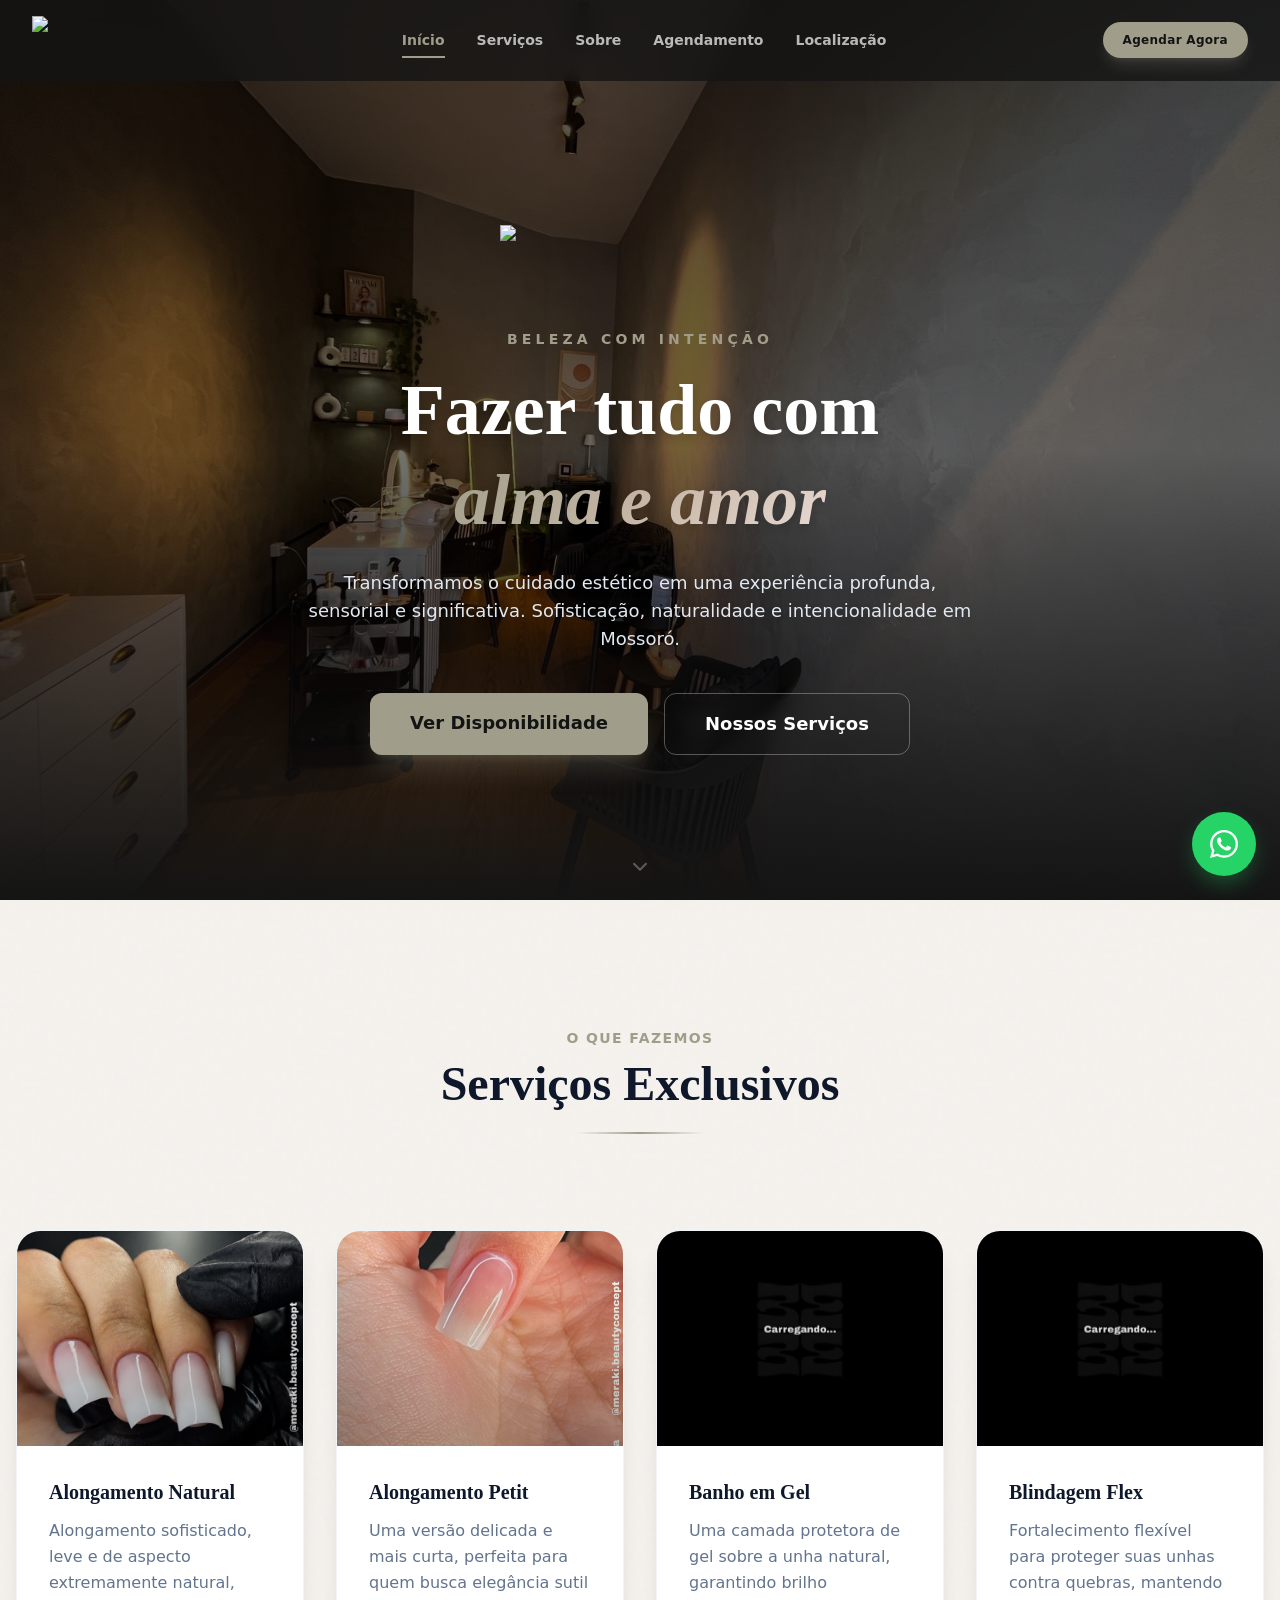
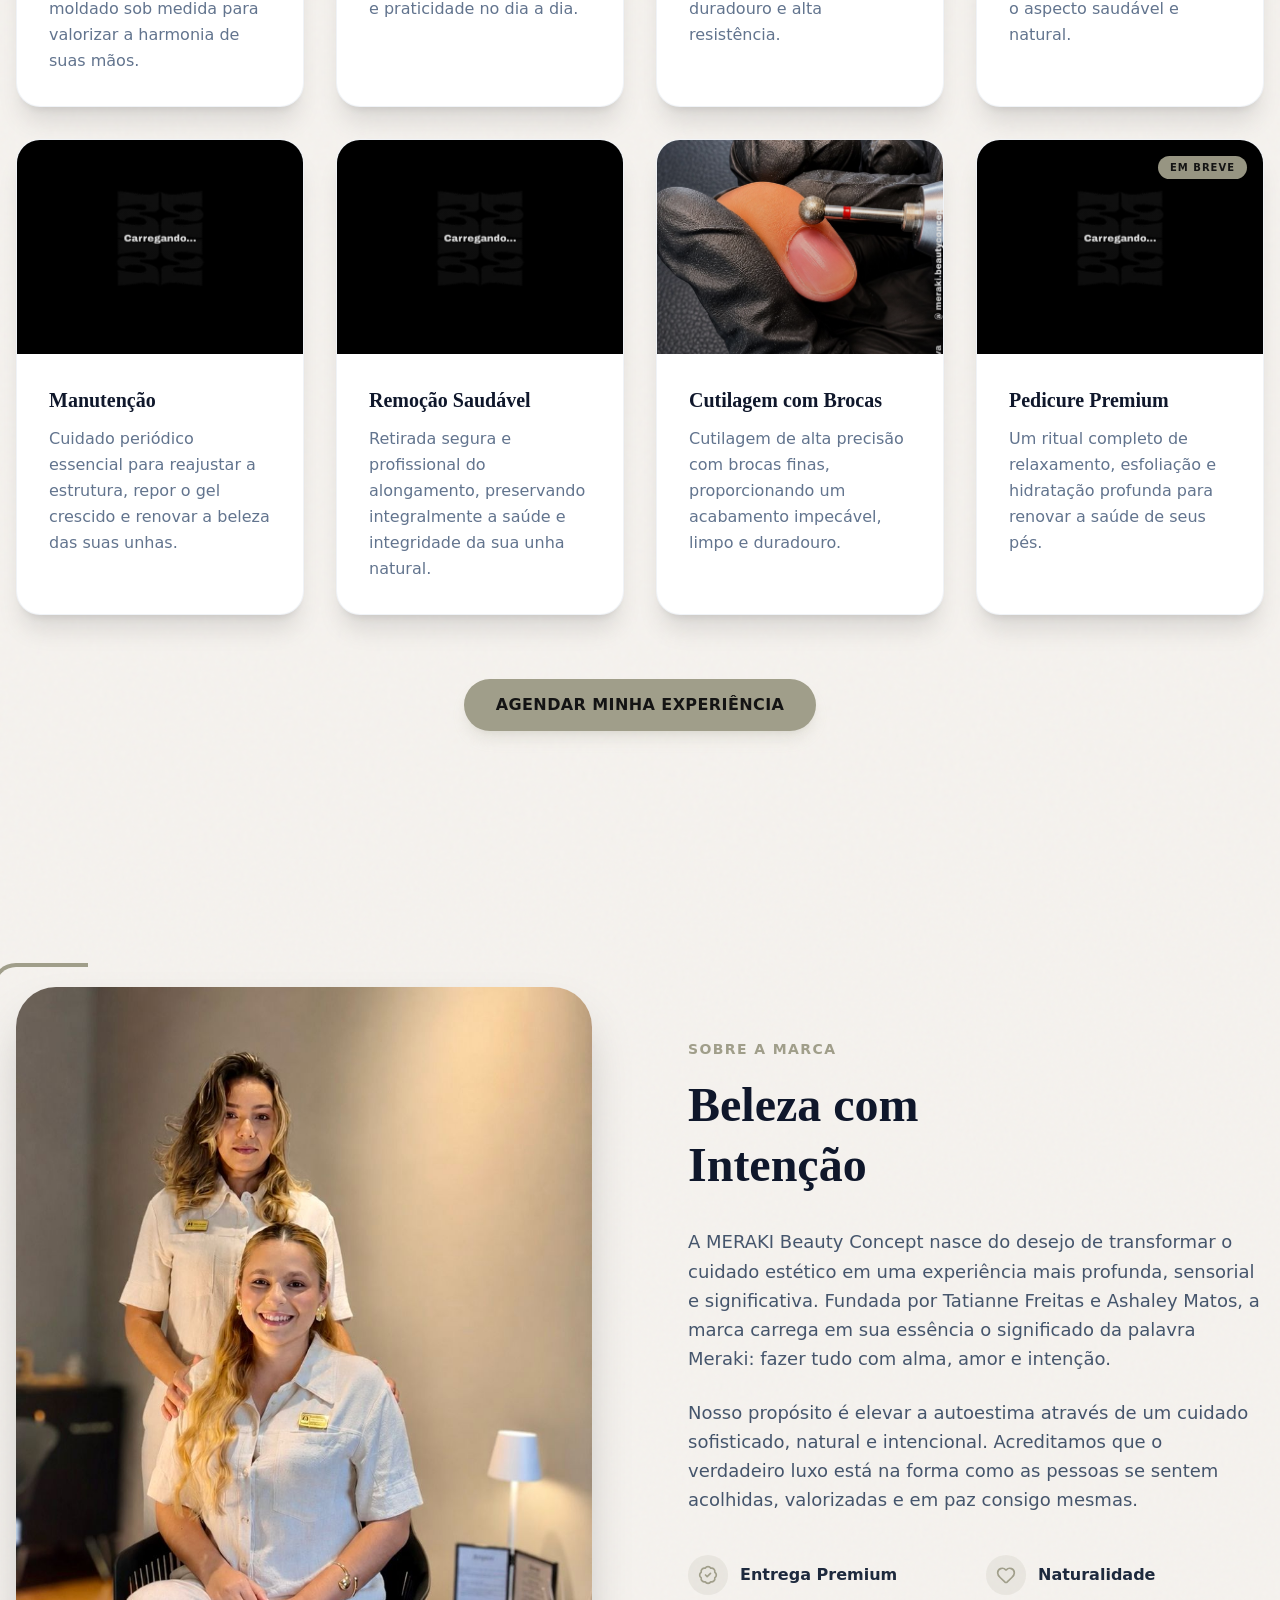
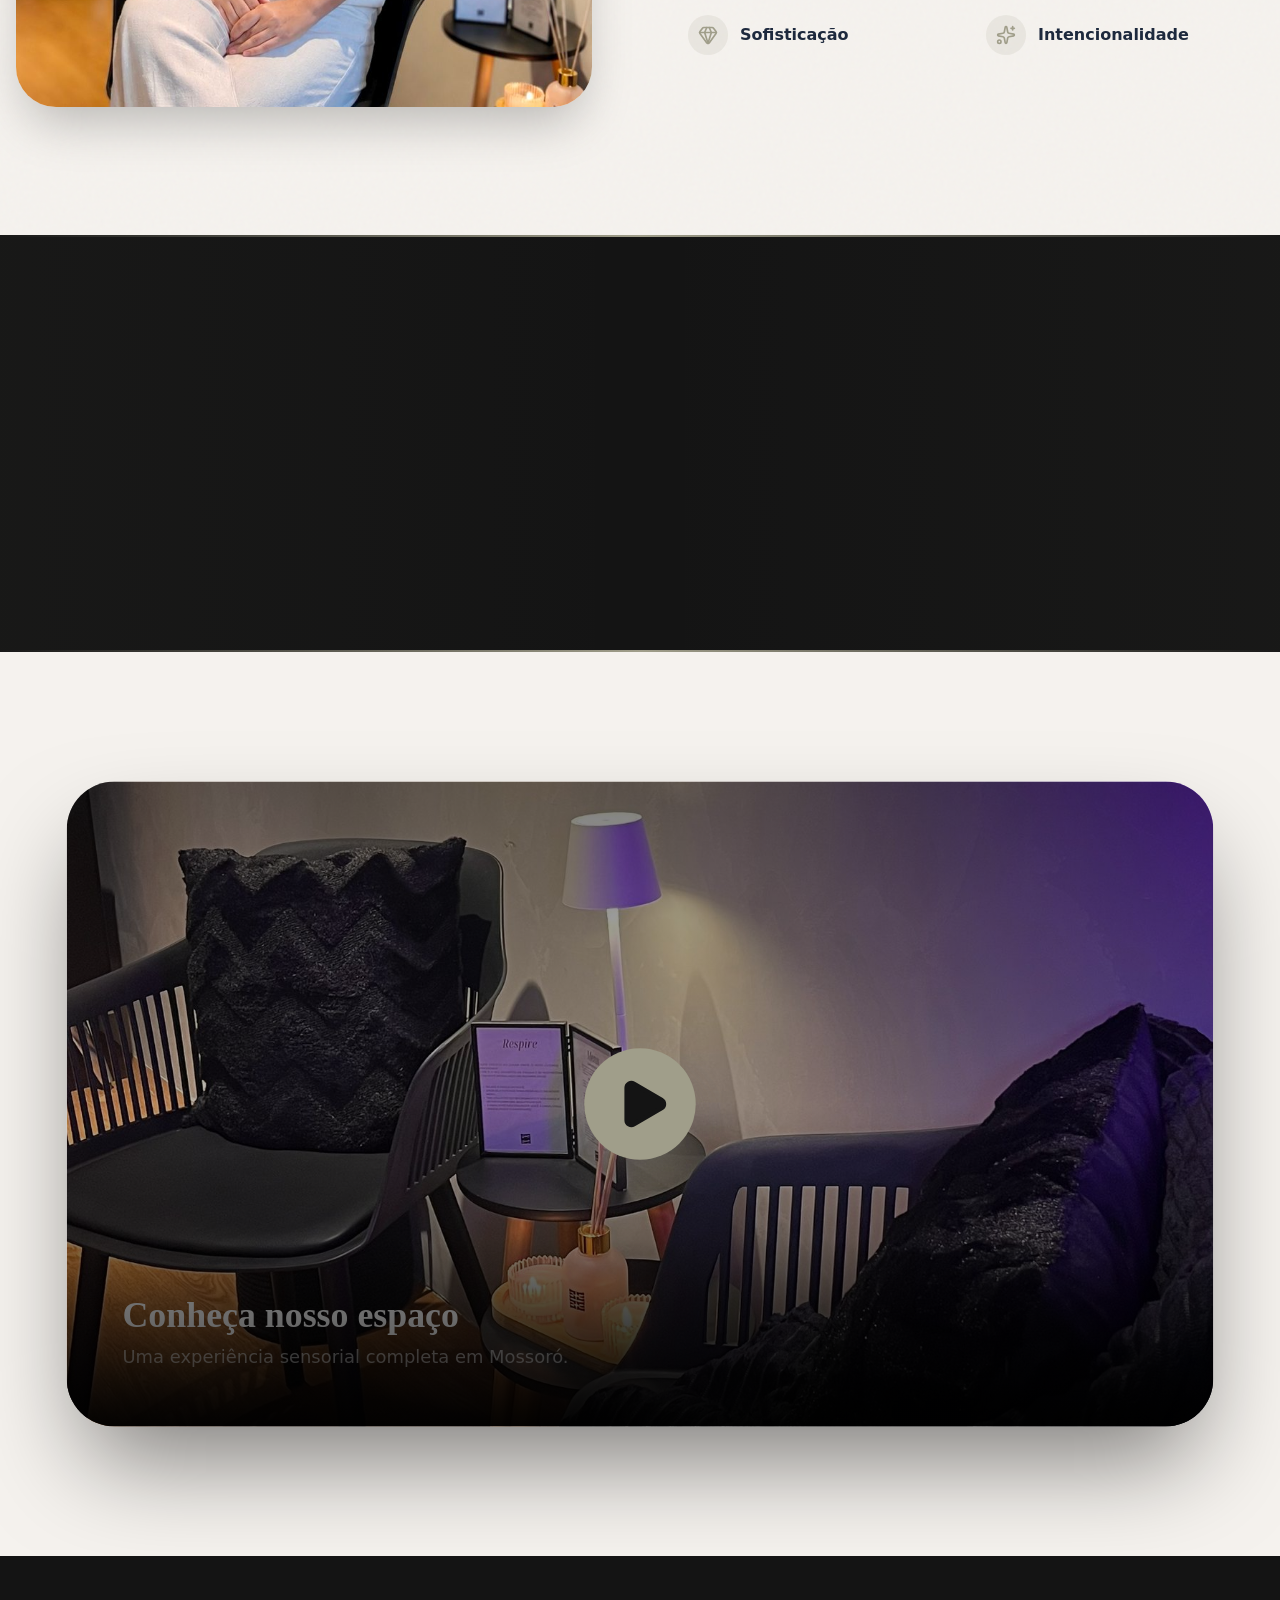
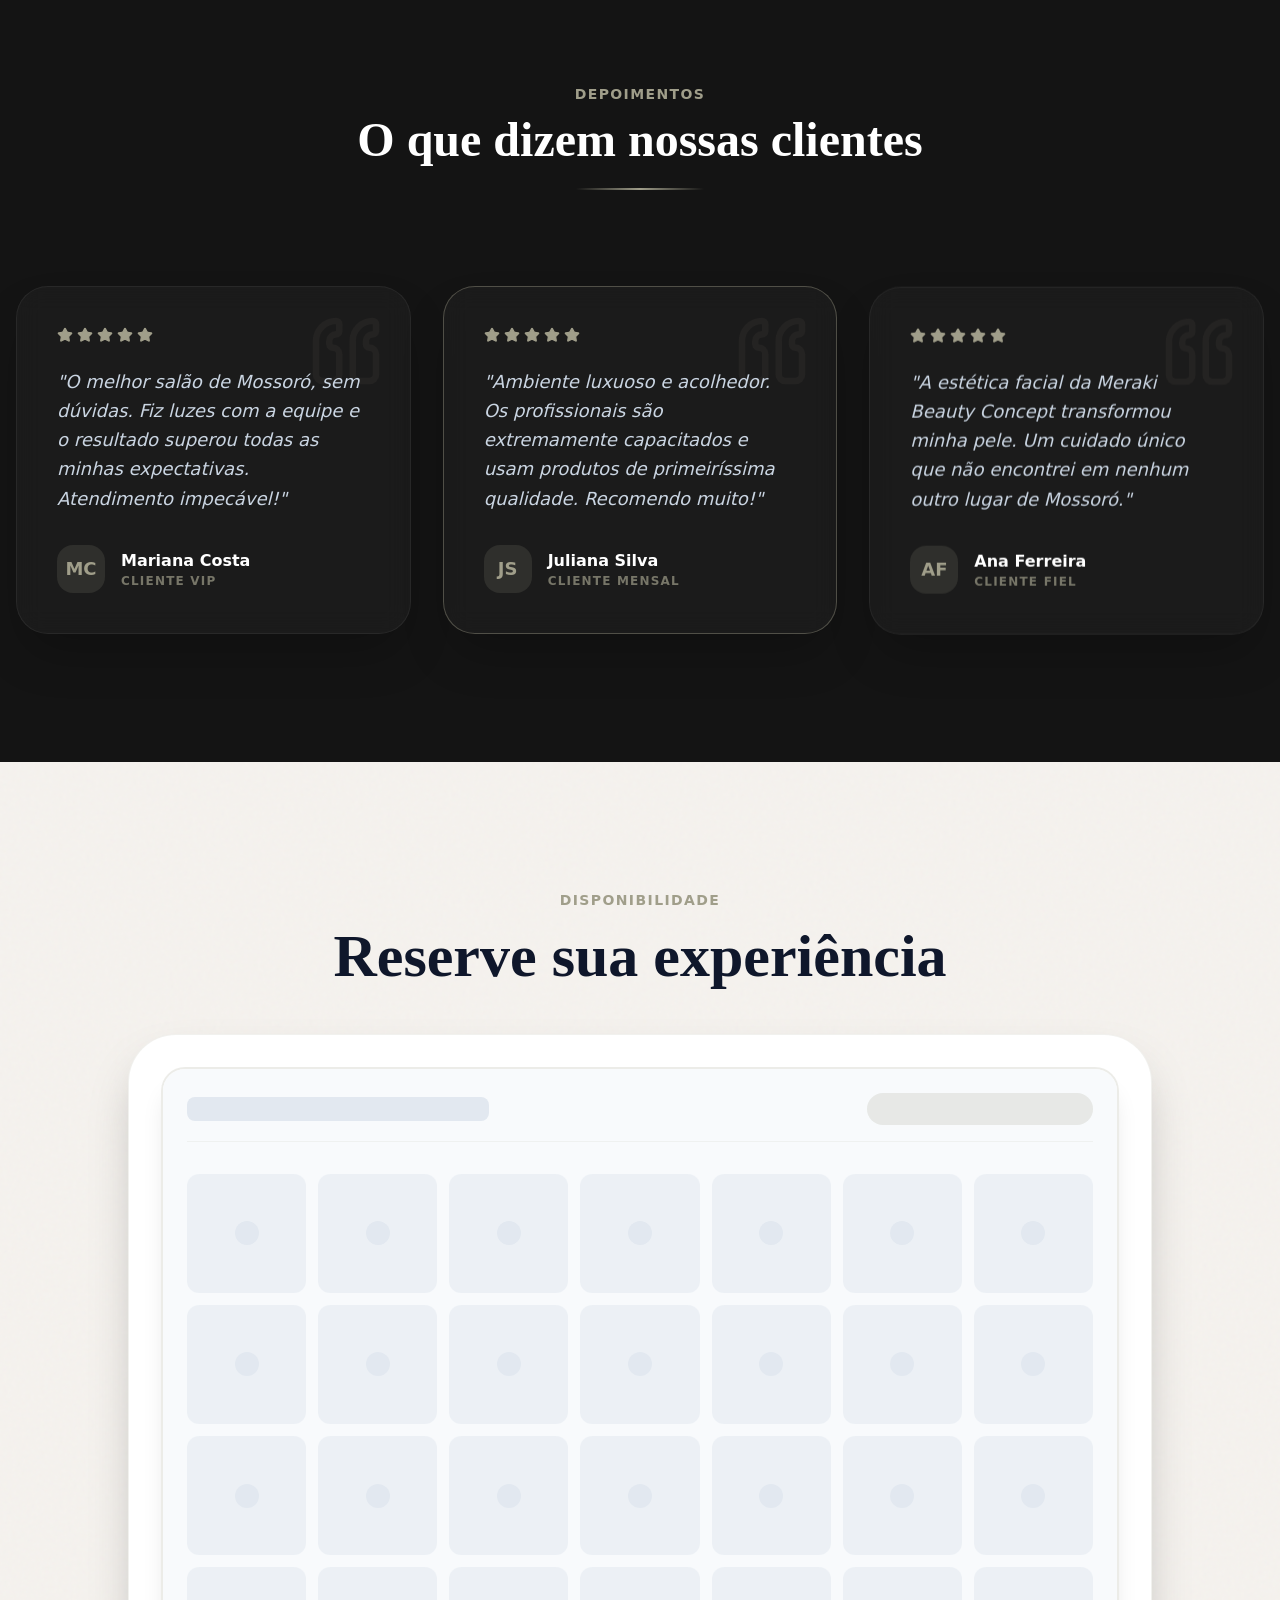
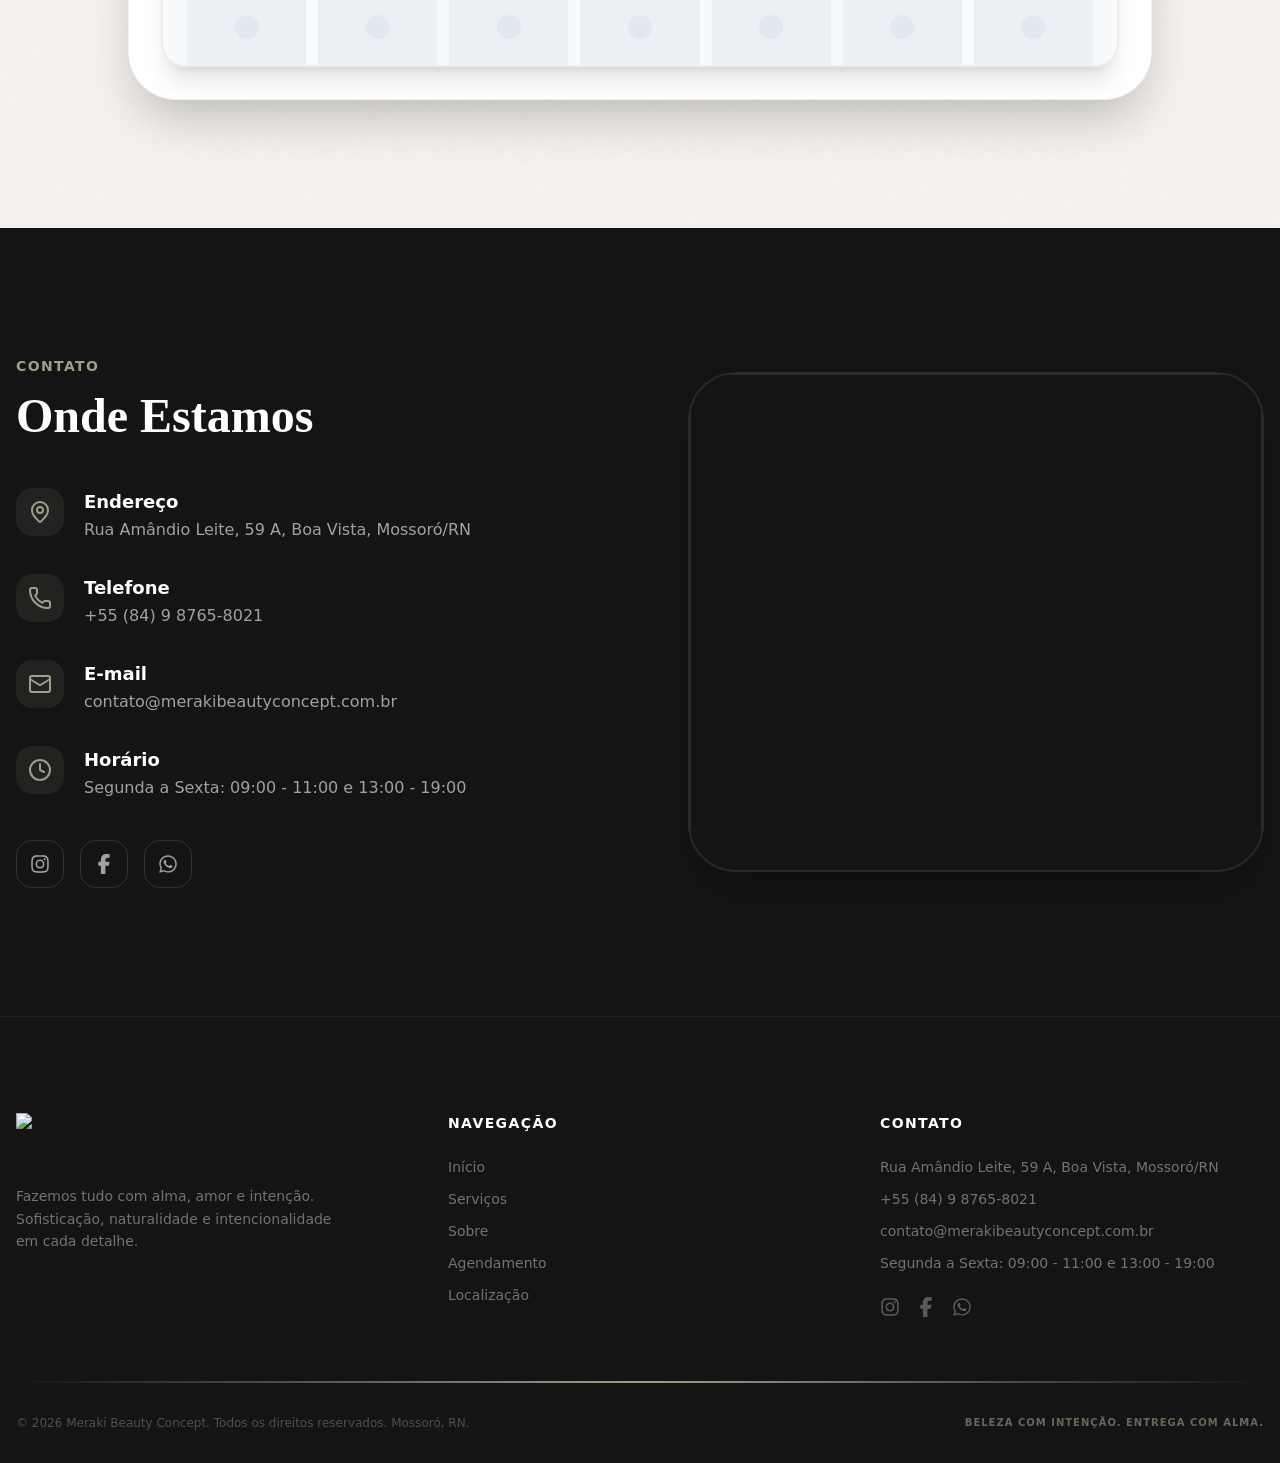
==== commit db68dfef: "atualizacao lancamento COM POPUP" ====
--- a/index.html
+++ b/index.html
@@ -1 +1 @@
-<!DOCTYPE html><!--Oifv14br6KD7hGerr64EW--><html lang="pt-BR" class="dark scroll-smooth"><head><meta charSet="utf-8"/><meta name="viewport" content="width=device-width, initial-scale=1"/><link rel="preload" as="image" href="https://merakibeautyconcept.com.br/assets/logo-white.png"/><link rel="preload" as="image" href="/assets/Alongamento%20em%20gel.jpeg"/><link rel="preload" as="image" href="/assets/alongamento%20petit.jpeg"/><link rel="preload" as="image" href="/assets/serviços%20-%20outros.jpeg"/><link rel="preload" as="image" href="/assets/Blindagem%20flex.jpeg"/><link rel="stylesheet" href="/_next/static/css/9569a50533e4d8f7.css" data-precedence="next"/><link rel="preload" as="script" fetchPriority="low" href="/_next/static/chunks/webpack-e89cffeeaa8c5bd0.js"/><script src="/_next/static/chunks/4bd1b696-21f374d1156f834a.js" async=""></script><script src="/_next/static/chunks/255-d2ac731a4af32857.js" async=""></script><script src="/_next/static/chunks/main-app-a35ea56368145967.js" async=""></script><script src="/_next/static/chunks/app/error-dea49e0301c56ff0.js" async=""></script><script src="/_next/static/chunks/app/not-found-4c83c46f884b4147.js" async=""></script><script src="/_next/static/chunks/53c13509-f846509a963678e0.js" async=""></script><script src="/_next/static/chunks/743-297963abdf216370.js" async=""></script><script src="/_next/static/chunks/919-e5127b9d61c1da4b.js" async=""></script><script src="/_next/static/chunks/app/page-812b5059f42bcda3.js" async=""></script><title>Meraki Beauty Concept | Beleza com Intenção</title><meta name="description" content="Elevar a autoestima através de um cuidado sofisticado, natural e intencional. Salão de beleza premium em Mossoró, RN."/><meta name="author" content="Meraki Beauty Concept"/><meta name="keywords" content="salão de beleza,Mossoró,estética,unhas,coloração,beauty concept,Meraki"/><meta property="og:title" content="Meraki Beauty Concept | Beleza com Intenção"/><meta property="og:description" content="Transformamos o cuidado estético em uma experiência profunda, sensorial e significativa. Sofisticação, naturalidade e intencionalidade em Mossoró."/><meta property="og:site_name" content="Meraki Beauty Concept"/><meta property="og:locale" content="pt_BR"/><meta property="og:type" content="website"/><meta name="twitter:card" content="summary_large_image"/><meta name="twitter:title" content="Meraki Beauty Concept | Beleza com Intenção"/><meta name="twitter:description" content="Transformamos o cuidado estético em uma experiência profunda, sensorial e significativa."/><link rel="icon" href="/assets/logo.png"/><link rel="apple-touch-icon" href="/assets/logo.png"/><script type="application/ld+json">{"@context":"https://schema.org","@type":"BeautySalon","name":"Meraki Beauty Concept","description":"Elevar a autoestima através de um cuidado sofisticado, natural e intencional.","address":{"@type":"PostalAddress","streetAddress":"Rua Amândio Leite, 59 A, Boa Vista","addressLocality":"Mossoró","addressRegion":"RN","postalCode":"59600-000","addressCountry":"BR"},"telephone":"+55-84-98765-8021","email":"contato@merakibeautyconcept.com.br","openingHours":"Mo-Fr 09:00-11:00, Mo-Fr 13:00-19:00","url":"https://merakibeautyconcept.com.br","sameAs":["https://www.instagram.com/meraki.beautyconcept","https://www.facebook.com/merakibeautyconcept"]}</script><script src="/_next/static/chunks/polyfills-42372ed130431b0a.js" noModule=""></script></head><body class="__variable_069ab3 __variable_f24683 font-sans antialiased bg-background-light dark:bg-background-dark text-slate-900 dark:text-slate-100 transition-colors duration-300"><div hidden=""><!--$--><!--/$--></div><div class="min-h-screen selection:bg-primary/30"><header class="fixed top-0 w-full z-50 transition-all duration-500 bg-background-dark/80 backdrop-blur-md border-b border-transparent"><div class="max-w-7xl mx-auto px-4 sm:px-6 lg:px-8"><div class="flex justify-between items-center h-20"><a href="#" class="flex items-center shrink-0"><img alt="Meraki Beauty Concept" width="160" height="50" decoding="async" data-nimg="1" class=" h-10 md:h-12 w-auto" style="color:transparent" src="https://merakibeautyconcept.com.br/assets/logo-white.png"/></a><nav class="hidden lg:flex items-center space-x-8"><a class="text-sm font-bold transition-colors relative group py-2 text-primary" href="#">Início<span class="absolute -bottom-0 left-0 h-0.5 bg-primary transition-all duration-300 w-full"></span></a><a class="text-sm font-bold transition-colors relative group py-2 text-white/70 hover:text-primary" href="#servicos">Serviços<span class="absolute -bottom-0 left-0 h-0.5 bg-primary transition-all duration-300 w-0 group-hover:w-full"></span></a><a class="text-sm font-bold transition-colors relative group py-2 text-white/70 hover:text-primary" href="#sobre">Sobre<span class="absolute -bottom-0 left-0 h-0.5 bg-primary transition-all duration-300 w-0 group-hover:w-full"></span></a><a class="text-sm font-bold transition-colors relative group py-2 text-white/70 hover:text-primary" href="#agendamento">Agendamento<span class="absolute -bottom-0 left-0 h-0.5 bg-primary transition-all duration-300 w-0 group-hover:w-full"></span></a><a class="text-sm font-bold transition-colors relative group py-2 text-white/70 hover:text-primary" href="#localizacao">Localização<span class="absolute -bottom-0 left-0 h-0.5 bg-primary transition-all duration-300 w-0 group-hover:w-full"></span></a></nav><div class="flex items-center gap-3"><a class="hidden sm:inline-flex bg-primary text-background-dark px-5 py-2.5 rounded-full font-black text-xs tracking-wide shadow-lg shadow-primary/20 hover:bg-warm-beige transition-colors" href="#agendamento" tabindex="0">Agendar Agora</a><button class="lg:hidden relative w-10 h-10 flex items-center justify-center rounded-xl hover:bg-white/10 transition-colors" aria-label="Abrir menu"><span class="hamburger-line absolute w-6 h-0.5 bg-white rounded-full -translate-y-2"></span><span class="hamburger-line absolute w-6 h-0.5 bg-white rounded-full opacity-100"></span><span class="hamburger-line absolute w-6 h-0.5 bg-white rounded-full translate-y-2"></span></button></div></div></div></header><section class="relative h-screen flex items-center justify-center overflow-hidden"><div class="absolute inset-0 z-0"><div class="absolute inset-0 bg-gradient-to-b from-black/70 via-black/55 to-background-dark z-10"></div><picture class="absolute inset-0 w-full h-full"><source media="(max-width: 768px)" srcSet="/assets/banner%20mobile.jpeg"/><img src="/assets/banner.jpg" alt="Hero Background" class="object-cover w-full h-full"/></picture></div><div class="relative z-20 text-center px-4 max-w-4xl mt-20"><div class="mb-6" style="opacity:0;transform:scale(0.8)"><img alt="Meraki Beauty Concept" loading="lazy" width="280" height="80" decoding="async" data-nimg="1" class=" mx-auto h-16 md:h-20 w-auto" style="color:transparent" src="https://merakibeautyconcept.com.br/assets/logo-white.png"/></div><span class="text-primary font-bold tracking-[0.3em] uppercase mb-4 block text-xs md:text-sm" style="opacity:0;transform:translateY(20px)">Beleza com Intenção</span><h1 class="text-3xl md:text-5xl lg:text-7xl font-black text-white mb-6 leading-tight drop-shadow-lg font-display" style="opacity:0;transform:translateY(30px)">Fazer tudo com<br/><span class="text-gradient italic">alma e amor</span></h1><p class="text-base md:text-lg text-slate-200 mb-10 max-w-2xl mx-auto drop-shadow-md" style="opacity:0;transform:translateY(30px)">Transformamos o cuidado estético em uma experiência profunda, sensorial e significativa. Sofisticação, naturalidade e intencionalidade em Mossoró.</p><div class="flex flex-col sm:flex-row gap-4 justify-center" style="opacity:0;transform:translateY(30px)"><a class="bg-primary text-background-dark px-8 py-3 md:px-10 md:py-4 rounded-xl font-bold text-base md:text-lg hover:bg-warm-beige transition-all shadow-xl shadow-primary/20" href="#agendamento">Ver Disponibilidade</a><a class="border border-white/30 backdrop-blur-sm text-white px-8 py-3 md:px-10 md:py-4 rounded-xl font-bold text-base md:text-lg hover:bg-white/10 transition-all" href="#servicos">Nossos Serviços</a></div></div><div class="absolute bottom-6 left-1/2 -translate-x-1/2 z-20"><svg xmlns="http://www.w3.org/2000/svg" width="24" height="24" viewBox="0 0 24 24" fill="none" stroke="currentColor" stroke-width="2" stroke-linecap="round" stroke-linejoin="round" class="lucide lucide-chevron-down w-6 h-6 text-white/30" aria-hidden="true"><path d="m6 9 6 6 6-6"></path></svg></div></section><section class="py-20 md:py-32 px-4 bg-background-light dark:bg-background-dark overflow-hidden relative grain-overlay" id="servicos"><div class="max-w-7xl mx-auto relative z-10"><div class="text-center mb-16 md:mb-24" style="opacity:0;transform:translateY(30px)"><h2 class="text-primary font-bold tracking-widest uppercase text-xs md:text-sm mb-3">O que fazemos</h2><h3 class="text-4xl md:text-5xl font-black mb-6 text-slate-900 dark:text-white font-display">Serviços Exclusivos</h3><div class="separator-line w-32 mx-auto"></div></div><div class="grid grid-cols-1 md:grid-cols-2 lg:grid-cols-4 gap-6 md:gap-8" style="opacity:0"><div class="bg-white dark:bg-white/[0.03] backdrop-blur-md border border-slate-200/50 dark:border-white/[0.06] shadow-xl hover:shadow-2xl rounded-3xl overflow-hidden group hover:border-primary/40 transition-all duration-500 flex flex-col" style="opacity:0;transform:translateY(30px) scale(0.95)"><div class="relative w-full aspect-[4/3] overflow-hidden"><img src="/assets/Alongamento%20em%20gel.jpeg" alt="Alongamento Natural" class="object-cover w-full h-full transition-transform duration-700 ease-out group-hover:scale-110"/><div class="absolute inset-0 bg-gradient-to-t from-black/50 to-transparent opacity-60 group-hover:opacity-30 transition-opacity duration-500"></div></div><div class="p-6 md:p-8 flex-grow flex flex-col justify-between"><div><h4 class="text-xl font-black mb-3 text-slate-900 dark:text-white group-hover:text-primary transition-colors font-display">Alongamento Natural</h4><p class="text-slate-500 dark:text-slate-400 text-sm md:text-base leading-relaxed">Alongamento sofisticado, leve e de aspecto extremamente natural, moldado sob medida para valorizar a harmonia de suas mãos.</p></div></div></div><div class="bg-white dark:bg-white/[0.03] backdrop-blur-md border border-slate-200/50 dark:border-white/[0.06] shadow-xl hover:shadow-2xl rounded-3xl overflow-hidden group hover:border-primary/40 transition-all duration-500 flex flex-col" style="opacity:0;transform:translateY(30px) scale(0.95)"><div class="relative w-full aspect-[4/3] overflow-hidden"><img src="/assets/alongamento%20petit.jpeg" alt="Alongamento Petit" class="object-cover w-full h-full transition-transform duration-700 ease-out group-hover:scale-110"/><div class="absolute inset-0 bg-gradient-to-t from-black/50 to-transparent opacity-60 group-hover:opacity-30 transition-opacity duration-500"></div></div><div class="p-6 md:p-8 flex-grow flex flex-col justify-between"><div><h4 class="text-xl font-black mb-3 text-slate-900 dark:text-white group-hover:text-primary transition-colors font-display">Alongamento Petit</h4><p class="text-slate-500 dark:text-slate-400 text-sm md:text-base leading-relaxed">Uma versão delicada e mais curta, perfeita para quem busca elegância sutil e praticidade no dia a dia.</p></div></div></div><div class="bg-white dark:bg-white/[0.03] backdrop-blur-md border border-slate-200/50 dark:border-white/[0.06] shadow-xl hover:shadow-2xl rounded-3xl overflow-hidden group hover:border-primary/40 transition-all duration-500 flex flex-col" style="opacity:0;transform:translateY(30px) scale(0.95)"><div class="relative w-full aspect-[4/3] overflow-hidden"><img src="/assets/serviços%20-%20outros.jpeg" alt="Banho em Gel" class="object-cover w-full h-full transition-transform duration-700 ease-out group-hover:scale-110"/><div class="absolute inset-0 bg-gradient-to-t from-black/50 to-transparent opacity-60 group-hover:opacity-30 transition-opacity duration-500"></div></div><div class="p-6 md:p-8 flex-grow flex flex-col justify-between"><div><h4 class="text-xl font-black mb-3 text-slate-900 dark:text-white group-hover:text-primary transition-colors font-display">Banho em Gel</h4><p class="text-slate-500 dark:text-slate-400 text-sm md:text-base leading-relaxed">Uma camada protetora de gel sobre a unha natural, garantindo brilho duradouro e alta resistência.</p></div></div></div><div class="bg-white dark:bg-white/[0.03] backdrop-blur-md border border-slate-200/50 dark:border-white/[0.06] shadow-xl hover:shadow-2xl rounded-3xl overflow-hidden group hover:border-primary/40 transition-all duration-500 flex flex-col" style="opacity:0;transform:translateY(30px) scale(0.95)"><div class="relative w-full aspect-[4/3] overflow-hidden"><img src="/assets/serviços%20-%20outros.jpeg" alt="Blindagem Flex" class="object-cover w-full h-full transition-transform duration-700 ease-out group-hover:scale-110"/><div class="absolute inset-0 bg-gradient-to-t from-black/50 to-transparent opacity-60 group-hover:opacity-30 transition-opacity duration-500"></div></div><div class="p-6 md:p-8 flex-grow flex flex-col justify-between"><div><h4 class="text-xl font-black mb-3 text-slate-900 dark:text-white group-hover:text-primary transition-colors font-display">Blindagem Flex</h4><p class="text-slate-500 dark:text-slate-400 text-sm md:text-base leading-relaxed">Fortalecimento flexível para proteger suas unhas contra quebras, mantendo o aspecto saudável e natural.</p></div></div></div><div class="bg-white dark:bg-white/[0.03] backdrop-blur-md border border-slate-200/50 dark:border-white/[0.06] shadow-xl hover:shadow-2xl rounded-3xl overflow-hidden group hover:border-primary/40 transition-all duration-500 flex flex-col" style="opacity:0;transform:translateY(30px) scale(0.95)"><div class="relative w-full aspect-[4/3] overflow-hidden"><img src="/assets/serviços%20-%20outros.jpeg" alt="Manutenção" class="object-cover w-full h-full transition-transform duration-700 ease-out group-hover:scale-110"/><div class="absolute inset-0 bg-gradient-to-t from-black/50 to-transparent opacity-60 group-hover:opacity-30 transition-opacity duration-500"></div></div><div class="p-6 md:p-8 flex-grow flex flex-col justify-between"><div><h4 class="text-xl font-black mb-3 text-slate-900 dark:text-white group-hover:text-primary transition-colors font-display">Manutenção</h4><p class="text-slate-500 dark:text-slate-400 text-sm md:text-base leading-relaxed">Cuidado periódico essencial para reajustar a estrutura, repor o gel crescido e renovar a beleza das suas unhas.</p></div></div></div><div class="bg-white dark:bg-white/[0.03] backdrop-blur-md border border-slate-200/50 dark:border-white/[0.06] shadow-xl hover:shadow-2xl rounded-3xl overflow-hidden group hover:border-primary/40 transition-all duration-500 flex flex-col" style="opacity:0;transform:translateY(30px) scale(0.95)"><div class="relative w-full aspect-[4/3] overflow-hidden"><img src="/assets/serviços%20-%20outros.jpeg" alt="Remoção Saudável" class="object-cover w-full h-full transition-transform duration-700 ease-out group-hover:scale-110"/><div class="absolute inset-0 bg-gradient-to-t from-black/50 to-transparent opacity-60 group-hover:opacity-30 transition-opacity duration-500"></div></div><div class="p-6 md:p-8 flex-grow flex flex-col justify-between"><div><h4 class="text-xl font-black mb-3 text-slate-900 dark:text-white group-hover:text-primary transition-colors font-display">Remoção Saudável</h4><p class="text-slate-500 dark:text-slate-400 text-sm md:text-base leading-relaxed">Retirada segura e profissional do alongamento, preservando integralmente a saúde e integridade da sua unha natural.</p></div></div></div><div class="bg-white dark:bg-white/[0.03] backdrop-blur-md border border-slate-200/50 dark:border-white/[0.06] shadow-xl hover:shadow-2xl rounded-3xl overflow-hidden group hover:border-primary/40 transition-all duration-500 flex flex-col" style="opacity:0;transform:translateY(30px) scale(0.95)"><div class="relative w-full aspect-[4/3] overflow-hidden"><img src="/assets/Blindagem%20flex.jpeg" alt="Cutilagem com Brocas" class="object-cover w-full h-full transition-transform duration-700 ease-out group-hover:scale-110"/><div class="absolute inset-0 bg-gradient-to-t from-black/50 to-transparent opacity-60 group-hover:opacity-30 transition-opacity duration-500"></div></div><div class="p-6 md:p-8 flex-grow flex flex-col justify-between"><div><h4 class="text-xl font-black mb-3 text-slate-900 dark:text-white group-hover:text-primary transition-colors font-display">Cutilagem com Brocas</h4><p class="text-slate-500 dark:text-slate-400 text-sm md:text-base leading-relaxed">Cutilagem de alta precisão com brocas finas, proporcionando um acabamento impecável, limpo e duradouro.</p></div></div></div><div class="bg-white dark:bg-white/[0.03] backdrop-blur-md border border-slate-200/50 dark:border-white/[0.06] shadow-xl hover:shadow-2xl rounded-3xl overflow-hidden group hover:border-primary/40 transition-all duration-500 flex flex-col" style="opacity:0;transform:translateY(30px) scale(0.95)"><div class="relative w-full aspect-[4/3] overflow-hidden"><span class="absolute top-4 right-4 z-20 bg-primary/95 text-background-dark text-[10px] font-black tracking-widest uppercase px-3 py-1 rounded-full shadow-md backdrop-blur-sm">Em Breve</span><img src="/assets/serviços%20-%20outros.jpeg" alt="Pedicure Premium" class="object-cover w-full h-full transition-transform duration-700 ease-out group-hover:scale-110"/><div class="absolute inset-0 bg-gradient-to-t from-black/50 to-transparent opacity-60 group-hover:opacity-30 transition-opacity duration-500"></div></div><div class="p-6 md:p-8 flex-grow flex flex-col justify-between"><div><h4 class="text-xl font-black mb-3 text-slate-900 dark:text-white group-hover:text-primary transition-colors font-display">Pedicure Premium</h4><p class="text-slate-500 dark:text-slate-400 text-sm md:text-base leading-relaxed">Um ritual completo de relaxamento, esfoliação e hidratação profunda para renovar a saúde de seus pés.</p></div></div></div></div><div class="text-center mt-12 md:mt-16" style="opacity:0;transform:translateY(20px)"><a href="#agendamento" class="inline-flex bg-primary text-background-dark px-8 py-3.5 rounded-full font-black text-sm md:text-base tracking-wide shadow-lg shadow-primary/20 hover:bg-warm-beige transition-colors uppercase">Agendar minha experiência</a></div></div></section><section class="hidden py-20 md:py-32 bg-background-dark px-4 overflow-hidden" id="portfolio"><div class="max-w-7xl mx-auto"><div class="text-center mb-16 md:mb-24" style="opacity:0;transform:translateY(30px)"><h2 class="text-primary font-bold tracking-widest uppercase text-xs md:text-sm mb-3">Portfólio</h2><h3 class="text-4xl md:text-5xl font-black mb-6 text-white font-display">Nossos Trabalhos</h3><div class="separator-line w-32 mx-auto"></div></div><div class="grid grid-cols-2 md:grid-cols-4 gap-3 md:gap-4 auto-rows-[200px] md:auto-rows-[250px]" style="opacity:0"><div class="relative rounded-2xl md:rounded-3xl overflow-hidden group cursor-pointer md:col-span-2 md:row-span-2" style="opacity:0;transform:scale(0.9)"><img alt="Nail Art Premium" referrerPolicy="no-referrer" loading="lazy" decoding="async" data-nimg="fill" class="object-cover transition-transform duration-700 group-hover:scale-110" style="position:absolute;height:100%;width:100%;left:0;top:0;right:0;bottom:0;color:transparent" src="https://images.unsplash.com/photo-1604654894610-df63bc536371?q=80&amp;w=800&amp;auto=format&amp;fit=crop"/><div class="absolute inset-0 bg-gradient-to-t from-black/80 via-black/20 to-transparent opacity-0 group-hover:opacity-100 transition-opacity duration-500 flex items-end p-5 md:p-6"><span class="text-white font-bold text-sm md:text-lg">Nail Art Premium</span></div></div><div class="relative rounded-2xl md:rounded-3xl overflow-hidden group cursor-pointer " style="opacity:0;transform:scale(0.9)"><img alt="Coloração" referrerPolicy="no-referrer" loading="lazy" decoding="async" data-nimg="fill" class="object-cover transition-transform duration-700 group-hover:scale-110" style="position:absolute;height:100%;width:100%;left:0;top:0;right:0;bottom:0;color:transparent" src="https://images.unsplash.com/photo-1562322140-8baeececf08b?q=80&amp;w=600&amp;auto=format&amp;fit=crop"/><div class="absolute inset-0 bg-gradient-to-t from-black/80 via-black/20 to-transparent opacity-0 group-hover:opacity-100 transition-opacity duration-500 flex items-end p-5 md:p-6"><span class="text-white font-bold text-sm md:text-lg">Coloração</span></div></div><div class="relative rounded-2xl md:rounded-3xl overflow-hidden group cursor-pointer " style="opacity:0;transform:scale(0.9)"><img alt="Tratamento Capilar" referrerPolicy="no-referrer" loading="lazy" decoding="async" data-nimg="fill" class="object-cover transition-transform duration-700 group-hover:scale-110" style="position:absolute;height:100%;width:100%;left:0;top:0;right:0;bottom:0;color:transparent" src="https://images.unsplash.com/photo-1522337360788-8b13dee7a37e?q=80&amp;w=600&amp;auto=format&amp;fit=crop"/><div class="absolute inset-0 bg-gradient-to-t from-black/80 via-black/20 to-transparent opacity-0 group-hover:opacity-100 transition-opacity duration-500 flex items-end p-5 md:p-6"><span class="text-white font-bold text-sm md:text-lg">Tratamento Capilar</span></div></div><div class="relative rounded-2xl md:rounded-3xl overflow-hidden group cursor-pointer " style="opacity:0;transform:scale(0.9)"><img alt="Estética Facial" referrerPolicy="no-referrer" loading="lazy" decoding="async" data-nimg="fill" class="object-cover transition-transform duration-700 group-hover:scale-110" style="position:absolute;height:100%;width:100%;left:0;top:0;right:0;bottom:0;color:transparent" src="https://images.unsplash.com/photo-1519014816548-bf5fe059798b?q=80&amp;w=600&amp;auto=format&amp;fit=crop"/><div class="absolute inset-0 bg-gradient-to-t from-black/80 via-black/20 to-transparent opacity-0 group-hover:opacity-100 transition-opacity duration-500 flex items-end p-5 md:p-6"><span class="text-white font-bold text-sm md:text-lg">Estética Facial</span></div></div><div class="relative rounded-2xl md:rounded-3xl overflow-hidden group cursor-pointer " style="opacity:0;transform:scale(0.9)"><img alt="Design de Sobrancelhas" referrerPolicy="no-referrer" loading="lazy" decoding="async" data-nimg="fill" class="object-cover transition-transform duration-700 group-hover:scale-110" style="position:absolute;height:100%;width:100%;left:0;top:0;right:0;bottom:0;color:transparent" src="https://images.unsplash.com/photo-1487412947147-5cebf100ffc2?q=80&amp;w=600&amp;auto=format&amp;fit=crop"/><div class="absolute inset-0 bg-gradient-to-t from-black/80 via-black/20 to-transparent opacity-0 group-hover:opacity-100 transition-opacity duration-500 flex items-end p-5 md:p-6"><span class="text-white font-bold text-sm md:text-lg">Design de Sobrancelhas</span></div></div><div class="relative rounded-2xl md:rounded-3xl overflow-hidden group cursor-pointer md:col-span-2" style="opacity:0;transform:scale(0.9)"><img alt="Skincare Premium" referrerPolicy="no-referrer" loading="lazy" decoding="async" data-nimg="fill" class="object-cover transition-transform duration-700 group-hover:scale-110" style="position:absolute;height:100%;width:100%;left:0;top:0;right:0;bottom:0;color:transparent" src="https://images.unsplash.com/photo-1570172619644-dfd03ed5d881?q=80&amp;w=800&amp;auto=format&amp;fit=crop"/><div class="absolute inset-0 bg-gradient-to-t from-black/80 via-black/20 to-transparent opacity-0 group-hover:opacity-100 transition-opacity duration-500 flex items-end p-5 md:p-6"><span class="text-white font-bold text-sm md:text-lg">Skincare Premium</span></div></div></div><div class="text-center mt-12" style="opacity:0;transform:translateY(20px)"><a href="https://www.instagram.com/meraki.beautyconcept" target="_blank" rel="noopener noreferrer" class="inline-flex items-center gap-3 border border-primary/30 text-primary px-8 py-3 rounded-full font-bold text-sm hover:bg-primary hover:text-background-dark transition-all duration-300"><svg stroke="currentColor" fill="currentColor" stroke-width="0" viewBox="0 0 448 512" class="w-5 h-5" height="1em" width="1em" xmlns="http://www.w3.org/2000/svg"><path d="M224.1 141c-63.6 0-114.9 51.3-114.9 114.9s51.3 114.9 114.9 114.9S339 319.5 339 255.9 287.7 141 224.1 141zm0 189.6c-41.1 0-74.7-33.5-74.7-74.7s33.5-74.7 74.7-74.7 74.7 33.5 74.7 74.7-33.6 74.7-74.7 74.7zm146.4-194.3c0 14.9-12 26.8-26.8 26.8-14.9 0-26.8-12-26.8-26.8s12-26.8 26.8-26.8 26.8 12 26.8 26.8zm76.1 27.2c-1.7-35.9-9.9-67.7-36.2-93.9-26.2-26.2-58-34.4-93.9-36.2-37-2.1-147.9-2.1-184.9 0-35.8 1.7-67.6 9.9-93.9 36.1s-34.4 58-36.2 93.9c-2.1 37-2.1 147.9 0 184.9 1.7 35.9 9.9 67.7 36.2 93.9s58 34.4 93.9 36.2c37 2.1 147.9 2.1 184.9 0 35.9-1.7 67.7-9.9 93.9-36.2 26.2-26.2 34.4-58 36.2-93.9 2.1-37 2.1-147.8 0-184.8zM398.8 388c-7.8 19.6-22.9 34.7-42.6 42.6-29.5 11.7-99.5 9-132.1 9s-102.7 2.6-132.1-9c-19.6-7.8-34.7-22.9-42.6-42.6-11.7-29.5-9-99.5-9-132.1s-2.6-102.7 9-132.1c7.8-19.6 22.9-34.7 42.6-42.6 29.5-11.7 99.5-9 132.1-9s102.7-2.6 132.1 9c19.6 7.8 34.7 22.9 42.6 42.6 11.7 29.5 9 99.5 9 132.1s2.7 102.7-9 132.1z"></path></svg>Ver mais no Instagram</a></div></div></section><section class="py-20 md:py-32 bg-background-light dark:bg-background-dark overflow-hidden relative grain-overlay" id="sobre"><div class="max-w-7xl mx-auto px-4 grid md:grid-cols-2 gap-16 md:gap-24 items-center relative z-10"><div class="relative animate-float" style="opacity:0;transform:translateX(-80px)"><div class="absolute -top-6 -left-6 w-24 h-24 border-t-4 border-l-4 border-primary rounded-tl-3xl z-0"></div><div class="relative z-10 w-full aspect-[4/5] rounded-[2.5rem] overflow-hidden shadow-2xl"><img alt="Sobre Meraki Beauty Concept" referrerPolicy="no-referrer" loading="lazy" decoding="async" data-nimg="fill" class="object-cover" style="position:absolute;height:100%;width:100%;left:0;top:0;right:0;bottom:0;color:transparent" src="/assets/sobre-meraki.jpeg"/></div></div><div style="opacity:0;transform:translateX(80px)"><h2 class="text-primary font-bold tracking-widest uppercase text-xs md:text-sm mb-4">Sobre a Marca</h2><h3 class="text-4xl md:text-5xl font-black mb-8 leading-tight text-slate-900 dark:text-white font-display">Beleza com<br/>Intenção</h3><p class="text-base md:text-lg text-slate-600 dark:text-slate-300 mb-6 leading-relaxed">A MERAKI Beauty Concept nasce do desejo de transformar o cuidado estético em uma experiência mais profunda, sensorial e significativa. Fundada por Tatianne Freitas e Ashaley Matos, a marca carrega em sua essência o significado da palavra Meraki: fazer tudo com alma, amor e intenção.</p><p class="text-base md:text-lg text-slate-600 dark:text-slate-300 mb-10 leading-relaxed">Nosso propósito é elevar a autoestima através de um cuidado sofisticado, natural e intencional. Acreditamos que o verdadeiro luxo está na forma como as pessoas se sentem acolhidas, valorizadas e em paz consigo mesmas.</p><div class="grid grid-cols-1 sm:grid-cols-2 gap-5"><div class="flex items-center gap-3 group"><div class="w-10 h-10 rounded-full bg-primary/15 flex items-center justify-center group-hover:bg-primary transition-all duration-300"><svg xmlns="http://www.w3.org/2000/svg" width="24" height="24" viewBox="0 0 24 24" fill="none" stroke="currentColor" stroke-width="2" stroke-linecap="round" stroke-linejoin="round" class="lucide lucide-badge-check text-primary group-hover:text-background-dark w-5 h-5 transition-colors" aria-hidden="true"><path d="M3.85 8.62a4 4 0 0 1 4.78-4.77 4 4 0 0 1 6.74 0 4 4 0 0 1 4.78 4.78 4 4 0 0 1 0 6.74 4 4 0 0 1-4.77 4.78 4 4 0 0 1-6.75 0 4 4 0 0 1-4.78-4.77 4 4 0 0 1 0-6.76Z"></path><path d="m9 12 2 2 4-4"></path></svg></div><span class="font-bold text-slate-800 dark:text-white">Entrega Premium</span></div><div class="flex items-center gap-3 group"><div class="w-10 h-10 rounded-full bg-primary/15 flex items-center justify-center group-hover:bg-primary transition-all duration-300"><svg xmlns="http://www.w3.org/2000/svg" width="24" height="24" viewBox="0 0 24 24" fill="none" stroke="currentColor" stroke-width="2" stroke-linecap="round" stroke-linejoin="round" class="lucide lucide-heart text-primary group-hover:text-background-dark w-5 h-5 transition-colors" aria-hidden="true"><path d="M2 9.5a5.5 5.5 0 0 1 9.591-3.676.56.56 0 0 0 .818 0A5.49 5.49 0 0 1 22 9.5c0 2.29-1.5 4-3 5.5l-5.492 5.313a2 2 0 0 1-3 .019L5 15c-1.5-1.5-3-3.2-3-5.5"></path></svg></div><span class="font-bold text-slate-800 dark:text-white">Naturalidade</span></div><div class="flex items-center gap-3 group"><div class="w-10 h-10 rounded-full bg-primary/15 flex items-center justify-center group-hover:bg-primary transition-all duration-300"><svg xmlns="http://www.w3.org/2000/svg" width="24" height="24" viewBox="0 0 24 24" fill="none" stroke="currentColor" stroke-width="2" stroke-linecap="round" stroke-linejoin="round" class="lucide lucide-gem text-primary group-hover:text-background-dark w-5 h-5 transition-colors" aria-hidden="true"><path d="M10.5 3 8 9l4 13 4-13-2.5-6"></path><path d="M17 3a2 2 0 0 1 1.6.8l3 4a2 2 0 0 1 .013 2.382l-7.99 10.986a2 2 0 0 1-3.247 0l-7.99-10.986A2 2 0 0 1 2.4 7.8l2.998-3.997A2 2 0 0 1 7 3z"></path><path d="M2 9h20"></path></svg></div><span class="font-bold text-slate-800 dark:text-white">Sofisticação</span></div><div class="flex items-center gap-3 group"><div class="w-10 h-10 rounded-full bg-primary/15 flex items-center justify-center group-hover:bg-primary transition-all duration-300"><svg xmlns="http://www.w3.org/2000/svg" width="24" height="24" viewBox="0 0 24 24" fill="none" stroke="currentColor" stroke-width="2" stroke-linecap="round" stroke-linejoin="round" class="lucide lucide-sparkles text-primary group-hover:text-background-dark w-5 h-5 transition-colors" aria-hidden="true"><path d="M11.017 2.814a1 1 0 0 1 1.966 0l1.051 5.558a2 2 0 0 0 1.594 1.594l5.558 1.051a1 1 0 0 1 0 1.966l-5.558 1.051a2 2 0 0 0-1.594 1.594l-1.051 5.558a1 1 0 0 1-1.966 0l-1.051-5.558a2 2 0 0 0-1.594-1.594l-5.558-1.051a1 1 0 0 1 0-1.966l5.558-1.051a2 2 0 0 0 1.594-1.594z"></path><path d="M20 2v4"></path><path d="M22 4h-4"></path><circle cx="4" cy="20" r="2"></circle></svg></div><span class="font-bold text-slate-800 dark:text-white">Intencionalidade</span></div></div></div></div></section><section class="py-16 md:py-24 bg-background-dark relative overflow-hidden"><div class="absolute inset-0 bg-gradient-to-r from-primary/[0.03] via-transparent to-primary/[0.03]"></div><div class="separator-line w-full absolute top-0"></div><div class="separator-line w-full absolute bottom-0"></div><div class="max-w-6xl mx-auto px-4 grid grid-cols-2 lg:grid-cols-4 gap-6 relative z-10" style="opacity:0;transform:translateY(30px)"><div class="text-center group p-6 rounded-3xl bg-white/[0.02] border border-white/[0.04] hover:bg-white/[0.05] hover:border-primary/20 transition-all duration-500"><div class="w-16 h-16 mx-auto bg-primary/10 rounded-2xl flex items-center justify-center mb-4 group-hover:bg-primary transition-all duration-500 ease-out group-hover:rotate-12"><svg xmlns="http://www.w3.org/2000/svg" width="24" height="24" viewBox="0 0 24 24" fill="none" stroke="currentColor" stroke-width="2" stroke-linecap="round" stroke-linejoin="round" class="lucide lucide-shield-check text-primary group-hover:text-background-dark w-7 h-7 transition-colors" aria-hidden="true"><path d="M20 13c0 5-3.5 7.5-7.66 8.95a1 1 0 0 1-.67-.01C7.5 20.5 4 18 4 13V6a1 1 0 0 1 1-1c2 0 4.5-1.2 6.24-2.72a1.17 1.17 0 0 1 1.52 0C14.51 3.81 17 5 19 5a1 1 0 0 1 1 1z"></path><path d="m9 12 2 2 4-4"></path></svg></div><h4 class="text-lg font-black text-white mb-2 font-display">Biossegurança</h4><p class="text-xs text-white/50 font-medium leading-relaxed max-w-[200px] mx-auto">Esterilização rigorosa e materiais descartáveis para sua total proteção.</p></div><div class="text-center group p-6 rounded-3xl bg-white/[0.02] border border-white/[0.04] hover:bg-white/[0.05] hover:border-primary/20 transition-all duration-500"><div class="w-16 h-16 mx-auto bg-primary/10 rounded-2xl flex items-center justify-center mb-4 group-hover:bg-primary transition-all duration-500 ease-out group-hover:rotate-12"><svg xmlns="http://www.w3.org/2000/svg" width="24" height="24" viewBox="0 0 24 24" fill="none" stroke="currentColor" stroke-width="2" stroke-linecap="round" stroke-linejoin="round" class="lucide lucide-leaf text-primary group-hover:text-background-dark w-7 h-7 transition-colors" aria-hidden="true"><path d="M11 20A7 7 0 0 1 9.8 6.1C15.5 5 17 4.48 19 2c1 2 2 4.18 2 8 0 5.5-4.78 10-10 10Z"></path><path d="M2 21c0-3 1.85-5.36 5.08-6C9.5 14.52 12 13 13 12"></path></svg></div><h4 class="text-lg font-black text-white mb-2 font-display">Produtos Hipoalergênicos</h4><p class="text-xs text-white/50 font-medium leading-relaxed max-w-[200px] mx-auto">Fórmulas nobres e seguras, gentis com a pele e unhas mais delicadas.</p></div><div class="text-center group p-6 rounded-3xl bg-white/[0.02] border border-white/[0.04] hover:bg-white/[0.05] hover:border-primary/20 transition-all duration-500"><div class="w-16 h-16 mx-auto bg-primary/10 rounded-2xl flex items-center justify-center mb-4 group-hover:bg-primary transition-all duration-500 ease-out group-hover:rotate-12"><svg xmlns="http://www.w3.org/2000/svg" width="24" height="24" viewBox="0 0 24 24" fill="none" stroke="currentColor" stroke-width="2" stroke-linecap="round" stroke-linejoin="round" class="lucide lucide-award text-primary group-hover:text-background-dark w-7 h-7 transition-colors" aria-hidden="true"><path d="m15.477 12.89 1.515 8.526a.5.5 0 0 1-.81.47l-3.58-2.687a1 1 0 0 0-1.197 0l-3.586 2.686a.5.5 0 0 1-.81-.469l1.514-8.526"></path><circle cx="12" cy="8" r="6"></circle></svg></div><h4 class="text-lg font-black text-white mb-2 font-display">100% de Satisfação</h4><p class="text-xs text-white/50 font-medium leading-relaxed max-w-[200px] mx-auto">Compromisso em entregar resultados impecáveis que superam expectativas.</p></div><div class="text-center group p-6 rounded-3xl bg-white/[0.02] border border-white/[0.04] hover:bg-white/[0.05] hover:border-primary/20 transition-all duration-500"><div class="w-16 h-16 mx-auto bg-primary/10 rounded-2xl flex items-center justify-center mb-4 group-hover:bg-primary transition-all duration-500 ease-out group-hover:rotate-12"><svg xmlns="http://www.w3.org/2000/svg" width="24" height="24" viewBox="0 0 24 24" fill="none" stroke="currentColor" stroke-width="2" stroke-linecap="round" stroke-linejoin="round" class="lucide lucide-coffee text-primary group-hover:text-background-dark w-7 h-7 transition-colors" aria-hidden="true"><path d="M10 2v2"></path><path d="M14 2v2"></path><path d="M16 8a1 1 0 0 1 1 1v8a4 4 0 0 1-4 4H7a4 4 0 0 1-4-4V9a1 1 0 0 1 1-1h14a4 4 0 1 1 0 8h-1"></path><path d="M6 2v2"></path></svg></div><h4 class="text-lg font-black text-white mb-2 font-display">Espaço Aconchegante</h4><p class="text-xs text-white/50 font-medium leading-relaxed max-w-[200px] mx-auto">Ambiente minimalista e acolhedor, projetado para o seu relaxamento.</p></div></div></section><section class="py-20 md:py-32 bg-background-light dark:bg-background-dark px-4 overflow-hidden"><div class="max-w-6xl mx-auto"><div class="relative aspect-video rounded-[2rem] md:rounded-[3rem] overflow-hidden shadow-[0_50px_100px_-20px_rgba(0,0,0,0.5)] group cursor-pointer" style="opacity:0;transform:scale(0.9)"><div class="absolute inset-0 bg-gradient-to-b from-black/50 via-black/25 to-black/75 flex items-center justify-center z-20"><div class="w-20 h-20 md:w-28 md:h-28 bg-primary rounded-full flex items-center justify-center text-background-dark shadow-2xl shadow-primary/30"><svg xmlns="http://www.w3.org/2000/svg" width="24" height="24" viewBox="0 0 24 24" fill="none" stroke="currentColor" stroke-width="2" stroke-linecap="round" stroke-linejoin="round" class="lucide lucide-play w-10 h-10 md:w-14 md:h-14 ml-1.5 fill-current" aria-hidden="true"><path d="M5 5a2 2 0 0 1 3.008-1.728l11.997 6.998a2 2 0 0 1 .003 3.458l-12 7A2 2 0 0 1 5 19z"></path></svg></div></div><picture class="absolute inset-0 w-full h-full"><source media="(max-width: 768px)" srcSet="/assets/banner2%20mobile.jpeg"/><img src="/assets/banner2.jpeg" alt="Conheça o espaço Meraki" class="object-cover w-full h-full transition-transform duration-1000 group-hover:scale-105"/></picture><div class="absolute bottom-0 left-0 right-0 p-8 md:p-14 bg-gradient-to-t from-black/90 via-black/40 to-transparent z-10"><h4 class="text-white text-2xl md:text-4xl font-black mb-2 font-display">Conheça nosso espaço</h4><p class="text-white/60 text-base md:text-lg">Uma experiência sensorial completa em Mossoró.</p></div></div></div></section><section class="py-20 md:py-32 bg-background-dark px-4 overflow-hidden"><div class="max-w-7xl mx-auto"><div class="text-center mb-16 md:mb-24" style="opacity:0;transform:translateY(30px)"><h2 class="text-primary font-bold tracking-widest uppercase text-xs md:text-sm mb-3">Depoimentos</h2><h3 class="text-4xl md:text-5xl font-black mb-6 text-white font-display">O que dizem nossas clientes</h3><div class="separator-line w-32 mx-auto"></div></div><div class="grid md:grid-cols-3 gap-6 md:gap-8"><div class="bg-white/[0.03] backdrop-blur-md border border-white/[0.06] shadow-2xl p-8 md:p-10 rounded-[2rem] relative group hover:border-primary/30 transition-all duration-500" style="opacity:0;transform:translateY(50px)"><svg xmlns="http://www.w3.org/2000/svg" width="24" height="24" viewBox="0 0 24 24" fill="none" stroke="currentColor" stroke-width="2" stroke-linecap="round" stroke-linejoin="round" class="lucide lucide-quote text-primary/[0.06] w-20 h-20 absolute top-6 right-6 rotate-180 group-hover:text-primary/[0.12] transition-colors" aria-hidden="true"><path d="M16 3a2 2 0 0 0-2 2v6a2 2 0 0 0 2 2 1 1 0 0 1 1 1v1a2 2 0 0 1-2 2 1 1 0 0 0-1 1v2a1 1 0 0 0 1 1 6 6 0 0 0 6-6V5a2 2 0 0 0-2-2z"></path><path d="M5 3a2 2 0 0 0-2 2v6a2 2 0 0 0 2 2 1 1 0 0 1 1 1v1a2 2 0 0 1-2 2 1 1 0 0 0-1 1v2a1 1 0 0 0 1 1 6 6 0 0 0 6-6V5a2 2 0 0 0-2-2z"></path></svg><div class="flex gap-1 mb-6"><svg xmlns="http://www.w3.org/2000/svg" width="24" height="24" viewBox="0 0 24 24" fill="none" stroke="currentColor" stroke-width="2" stroke-linecap="round" stroke-linejoin="round" class="lucide lucide-star text-primary w-4 h-4 fill-current" aria-hidden="true"><path d="M11.525 2.295a.53.53 0 0 1 .95 0l2.31 4.679a2.123 2.123 0 0 0 1.595 1.16l5.166.756a.53.53 0 0 1 .294.904l-3.736 3.638a2.123 2.123 0 0 0-.611 1.878l.882 5.14a.53.53 0 0 1-.771.56l-4.618-2.428a2.122 2.122 0 0 0-1.973 0L6.396 21.01a.53.53 0 0 1-.77-.56l.881-5.139a2.122 2.122 0 0 0-.611-1.879L2.16 9.795a.53.53 0 0 1 .294-.906l5.165-.755a2.122 2.122 0 0 0 1.597-1.16z"></path></svg><svg xmlns="http://www.w3.org/2000/svg" width="24" height="24" viewBox="0 0 24 24" fill="none" stroke="currentColor" stroke-width="2" stroke-linecap="round" stroke-linejoin="round" class="lucide lucide-star text-primary w-4 h-4 fill-current" aria-hidden="true"><path d="M11.525 2.295a.53.53 0 0 1 .95 0l2.31 4.679a2.123 2.123 0 0 0 1.595 1.16l5.166.756a.53.53 0 0 1 .294.904l-3.736 3.638a2.123 2.123 0 0 0-.611 1.878l.882 5.14a.53.53 0 0 1-.771.56l-4.618-2.428a2.122 2.122 0 0 0-1.973 0L6.396 21.01a.53.53 0 0 1-.77-.56l.881-5.139a2.122 2.122 0 0 0-.611-1.879L2.16 9.795a.53.53 0 0 1 .294-.906l5.165-.755a2.122 2.122 0 0 0 1.597-1.16z"></path></svg><svg xmlns="http://www.w3.org/2000/svg" width="24" height="24" viewBox="0 0 24 24" fill="none" stroke="currentColor" stroke-width="2" stroke-linecap="round" stroke-linejoin="round" class="lucide lucide-star text-primary w-4 h-4 fill-current" aria-hidden="true"><path d="M11.525 2.295a.53.53 0 0 1 .95 0l2.31 4.679a2.123 2.123 0 0 0 1.595 1.16l5.166.756a.53.53 0 0 1 .294.904l-3.736 3.638a2.123 2.123 0 0 0-.611 1.878l.882 5.14a.53.53 0 0 1-.771.56l-4.618-2.428a2.122 2.122 0 0 0-1.973 0L6.396 21.01a.53.53 0 0 1-.77-.56l.881-5.139a2.122 2.122 0 0 0-.611-1.879L2.16 9.795a.53.53 0 0 1 .294-.906l5.165-.755a2.122 2.122 0 0 0 1.597-1.16z"></path></svg><svg xmlns="http://www.w3.org/2000/svg" width="24" height="24" viewBox="0 0 24 24" fill="none" stroke="currentColor" stroke-width="2" stroke-linecap="round" stroke-linejoin="round" class="lucide lucide-star text-primary w-4 h-4 fill-current" aria-hidden="true"><path d="M11.525 2.295a.53.53 0 0 1 .95 0l2.31 4.679a2.123 2.123 0 0 0 1.595 1.16l5.166.756a.53.53 0 0 1 .294.904l-3.736 3.638a2.123 2.123 0 0 0-.611 1.878l.882 5.14a.53.53 0 0 1-.771.56l-4.618-2.428a2.122 2.122 0 0 0-1.973 0L6.396 21.01a.53.53 0 0 1-.77-.56l.881-5.139a2.122 2.122 0 0 0-.611-1.879L2.16 9.795a.53.53 0 0 1 .294-.906l5.165-.755a2.122 2.122 0 0 0 1.597-1.16z"></path></svg><svg xmlns="http://www.w3.org/2000/svg" width="24" height="24" viewBox="0 0 24 24" fill="none" stroke="currentColor" stroke-width="2" stroke-linecap="round" stroke-linejoin="round" class="lucide lucide-star text-primary w-4 h-4 fill-current" aria-hidden="true"><path d="M11.525 2.295a.53.53 0 0 1 .95 0l2.31 4.679a2.123 2.123 0 0 0 1.595 1.16l5.166.756a.53.53 0 0 1 .294.904l-3.736 3.638a2.123 2.123 0 0 0-.611 1.878l.882 5.14a.53.53 0 0 1-.771.56l-4.618-2.428a2.122 2.122 0 0 0-1.973 0L6.396 21.01a.53.53 0 0 1-.77-.56l.881-5.139a2.122 2.122 0 0 0-.611-1.879L2.16 9.795a.53.53 0 0 1 .294-.906l5.165-.755a2.122 2.122 0 0 0 1.597-1.16z"></path></svg></div><p class="text-slate-300 italic mb-8 leading-relaxed relative z-10 text-base md:text-lg">&quot;<!-- -->O melhor salão de Mossoró, sem dúvidas. Fiz luzes com a equipe e o resultado superou todas as minhas expectativas. Atendimento impecável!<!-- -->&quot;</p><div class="flex items-center gap-4"><div class="w-12 h-12 rounded-2xl bg-primary/15 flex items-center justify-center"><span class="font-black text-primary text-lg">MC</span></div><div><p class="font-black text-white text-base">Mariana Costa</p><p class="text-xs font-bold text-primary/70 uppercase tracking-widest">Cliente VIP</p></div></div></div><div class="bg-white/[0.03] backdrop-blur-md border border-primary/40 shadow-2xl p-8 md:p-10 rounded-[2rem] relative group hover:border-primary/30 transition-all duration-500" style="opacity:0;transform:translateY(50px)"><svg xmlns="http://www.w3.org/2000/svg" width="24" height="24" viewBox="0 0 24 24" fill="none" stroke="currentColor" stroke-width="2" stroke-linecap="round" stroke-linejoin="round" class="lucide lucide-quote text-primary/[0.06] w-20 h-20 absolute top-6 right-6 rotate-180 group-hover:text-primary/[0.12] transition-colors" aria-hidden="true"><path d="M16 3a2 2 0 0 0-2 2v6a2 2 0 0 0 2 2 1 1 0 0 1 1 1v1a2 2 0 0 1-2 2 1 1 0 0 0-1 1v2a1 1 0 0 0 1 1 6 6 0 0 0 6-6V5a2 2 0 0 0-2-2z"></path><path d="M5 3a2 2 0 0 0-2 2v6a2 2 0 0 0 2 2 1 1 0 0 1 1 1v1a2 2 0 0 1-2 2 1 1 0 0 0-1 1v2a1 1 0 0 0 1 1 6 6 0 0 0 6-6V5a2 2 0 0 0-2-2z"></path></svg><div class="flex gap-1 mb-6"><svg xmlns="http://www.w3.org/2000/svg" width="24" height="24" viewBox="0 0 24 24" fill="none" stroke="currentColor" stroke-width="2" stroke-linecap="round" stroke-linejoin="round" class="lucide lucide-star text-primary w-4 h-4 fill-current" aria-hidden="true"><path d="M11.525 2.295a.53.53 0 0 1 .95 0l2.31 4.679a2.123 2.123 0 0 0 1.595 1.16l5.166.756a.53.53 0 0 1 .294.904l-3.736 3.638a2.123 2.123 0 0 0-.611 1.878l.882 5.14a.53.53 0 0 1-.771.56l-4.618-2.428a2.122 2.122 0 0 0-1.973 0L6.396 21.01a.53.53 0 0 1-.77-.56l.881-5.139a2.122 2.122 0 0 0-.611-1.879L2.16 9.795a.53.53 0 0 1 .294-.906l5.165-.755a2.122 2.122 0 0 0 1.597-1.16z"></path></svg><svg xmlns="http://www.w3.org/2000/svg" width="24" height="24" viewBox="0 0 24 24" fill="none" stroke="currentColor" stroke-width="2" stroke-linecap="round" stroke-linejoin="round" class="lucide lucide-star text-primary w-4 h-4 fill-current" aria-hidden="true"><path d="M11.525 2.295a.53.53 0 0 1 .95 0l2.31 4.679a2.123 2.123 0 0 0 1.595 1.16l5.166.756a.53.53 0 0 1 .294.904l-3.736 3.638a2.123 2.123 0 0 0-.611 1.878l.882 5.14a.53.53 0 0 1-.771.56l-4.618-2.428a2.122 2.122 0 0 0-1.973 0L6.396 21.01a.53.53 0 0 1-.77-.56l.881-5.139a2.122 2.122 0 0 0-.611-1.879L2.16 9.795a.53.53 0 0 1 .294-.906l5.165-.755a2.122 2.122 0 0 0 1.597-1.16z"></path></svg><svg xmlns="http://www.w3.org/2000/svg" width="24" height="24" viewBox="0 0 24 24" fill="none" stroke="currentColor" stroke-width="2" stroke-linecap="round" stroke-linejoin="round" class="lucide lucide-star text-primary w-4 h-4 fill-current" aria-hidden="true"><path d="M11.525 2.295a.53.53 0 0 1 .95 0l2.31 4.679a2.123 2.123 0 0 0 1.595 1.16l5.166.756a.53.53 0 0 1 .294.904l-3.736 3.638a2.123 2.123 0 0 0-.611 1.878l.882 5.14a.53.53 0 0 1-.771.56l-4.618-2.428a2.122 2.122 0 0 0-1.973 0L6.396 21.01a.53.53 0 0 1-.77-.56l.881-5.139a2.122 2.122 0 0 0-.611-1.879L2.16 9.795a.53.53 0 0 1 .294-.906l5.165-.755a2.122 2.122 0 0 0 1.597-1.16z"></path></svg><svg xmlns="http://www.w3.org/2000/svg" width="24" height="24" viewBox="0 0 24 24" fill="none" stroke="currentColor" stroke-width="2" stroke-linecap="round" stroke-linejoin="round" class="lucide lucide-star text-primary w-4 h-4 fill-current" aria-hidden="true"><path d="M11.525 2.295a.53.53 0 0 1 .95 0l2.31 4.679a2.123 2.123 0 0 0 1.595 1.16l5.166.756a.53.53 0 0 1 .294.904l-3.736 3.638a2.123 2.123 0 0 0-.611 1.878l.882 5.14a.53.53 0 0 1-.771.56l-4.618-2.428a2.122 2.122 0 0 0-1.973 0L6.396 21.01a.53.53 0 0 1-.77-.56l.881-5.139a2.122 2.122 0 0 0-.611-1.879L2.16 9.795a.53.53 0 0 1 .294-.906l5.165-.755a2.122 2.122 0 0 0 1.597-1.16z"></path></svg><svg xmlns="http://www.w3.org/2000/svg" width="24" height="24" viewBox="0 0 24 24" fill="none" stroke="currentColor" stroke-width="2" stroke-linecap="round" stroke-linejoin="round" class="lucide lucide-star text-primary w-4 h-4 fill-current" aria-hidden="true"><path d="M11.525 2.295a.53.53 0 0 1 .95 0l2.31 4.679a2.123 2.123 0 0 0 1.595 1.16l5.166.756a.53.53 0 0 1 .294.904l-3.736 3.638a2.123 2.123 0 0 0-.611 1.878l.882 5.14a.53.53 0 0 1-.771.56l-4.618-2.428a2.122 2.122 0 0 0-1.973 0L6.396 21.01a.53.53 0 0 1-.77-.56l.881-5.139a2.122 2.122 0 0 0-.611-1.879L2.16 9.795a.53.53 0 0 1 .294-.906l5.165-.755a2.122 2.122 0 0 0 1.597-1.16z"></path></svg></div><p class="text-slate-300 italic mb-8 leading-relaxed relative z-10 text-base md:text-lg">&quot;<!-- -->Ambiente luxuoso e acolhedor. Os profissionais são extremamente capacitados e usam produtos de primeiríssima qualidade. Recomendo muito!<!-- -->&quot;</p><div class="flex items-center gap-4"><div class="w-12 h-12 rounded-2xl bg-primary/15 flex items-center justify-center"><span class="font-black text-primary text-lg">JS</span></div><div><p class="font-black text-white text-base">Juliana Silva</p><p class="text-xs font-bold text-primary/70 uppercase tracking-widest">Cliente Mensal</p></div></div></div><div class="bg-white/[0.03] backdrop-blur-md border border-white/[0.06] shadow-2xl p-8 md:p-10 rounded-[2rem] relative group hover:border-primary/30 transition-all duration-500" style="opacity:0;transform:translateY(50px)"><svg xmlns="http://www.w3.org/2000/svg" width="24" height="24" viewBox="0 0 24 24" fill="none" stroke="currentColor" stroke-width="2" stroke-linecap="round" stroke-linejoin="round" class="lucide lucide-quote text-primary/[0.06] w-20 h-20 absolute top-6 right-6 rotate-180 group-hover:text-primary/[0.12] transition-colors" aria-hidden="true"><path d="M16 3a2 2 0 0 0-2 2v6a2 2 0 0 0 2 2 1 1 0 0 1 1 1v1a2 2 0 0 1-2 2 1 1 0 0 0-1 1v2a1 1 0 0 0 1 1 6 6 0 0 0 6-6V5a2 2 0 0 0-2-2z"></path><path d="M5 3a2 2 0 0 0-2 2v6a2 2 0 0 0 2 2 1 1 0 0 1 1 1v1a2 2 0 0 1-2 2 1 1 0 0 0-1 1v2a1 1 0 0 0 1 1 6 6 0 0 0 6-6V5a2 2 0 0 0-2-2z"></path></svg><div class="flex gap-1 mb-6"><svg xmlns="http://www.w3.org/2000/svg" width="24" height="24" viewBox="0 0 24 24" fill="none" stroke="currentColor" stroke-width="2" stroke-linecap="round" stroke-linejoin="round" class="lucide lucide-star text-primary w-4 h-4 fill-current" aria-hidden="true"><path d="M11.525 2.295a.53.53 0 0 1 .95 0l2.31 4.679a2.123 2.123 0 0 0 1.595 1.16l5.166.756a.53.53 0 0 1 .294.904l-3.736 3.638a2.123 2.123 0 0 0-.611 1.878l.882 5.14a.53.53 0 0 1-.771.56l-4.618-2.428a2.122 2.122 0 0 0-1.973 0L6.396 21.01a.53.53 0 0 1-.77-.56l.881-5.139a2.122 2.122 0 0 0-.611-1.879L2.16 9.795a.53.53 0 0 1 .294-.906l5.165-.755a2.122 2.122 0 0 0 1.597-1.16z"></path></svg><svg xmlns="http://www.w3.org/2000/svg" width="24" height="24" viewBox="0 0 24 24" fill="none" stroke="currentColor" stroke-width="2" stroke-linecap="round" stroke-linejoin="round" class="lucide lucide-star text-primary w-4 h-4 fill-current" aria-hidden="true"><path d="M11.525 2.295a.53.53 0 0 1 .95 0l2.31 4.679a2.123 2.123 0 0 0 1.595 1.16l5.166.756a.53.53 0 0 1 .294.904l-3.736 3.638a2.123 2.123 0 0 0-.611 1.878l.882 5.14a.53.53 0 0 1-.771.56l-4.618-2.428a2.122 2.122 0 0 0-1.973 0L6.396 21.01a.53.53 0 0 1-.77-.56l.881-5.139a2.122 2.122 0 0 0-.611-1.879L2.16 9.795a.53.53 0 0 1 .294-.906l5.165-.755a2.122 2.122 0 0 0 1.597-1.16z"></path></svg><svg xmlns="http://www.w3.org/2000/svg" width="24" height="24" viewBox="0 0 24 24" fill="none" stroke="currentColor" stroke-width="2" stroke-linecap="round" stroke-linejoin="round" class="lucide lucide-star text-primary w-4 h-4 fill-current" aria-hidden="true"><path d="M11.525 2.295a.53.53 0 0 1 .95 0l2.31 4.679a2.123 2.123 0 0 0 1.595 1.16l5.166.756a.53.53 0 0 1 .294.904l-3.736 3.638a2.123 2.123 0 0 0-.611 1.878l.882 5.14a.53.53 0 0 1-.771.56l-4.618-2.428a2.122 2.122 0 0 0-1.973 0L6.396 21.01a.53.53 0 0 1-.77-.56l.881-5.139a2.122 2.122 0 0 0-.611-1.879L2.16 9.795a.53.53 0 0 1 .294-.906l5.165-.755a2.122 2.122 0 0 0 1.597-1.16z"></path></svg><svg xmlns="http://www.w3.org/2000/svg" width="24" height="24" viewBox="0 0 24 24" fill="none" stroke="currentColor" stroke-width="2" stroke-linecap="round" stroke-linejoin="round" class="lucide lucide-star text-primary w-4 h-4 fill-current" aria-hidden="true"><path d="M11.525 2.295a.53.53 0 0 1 .95 0l2.31 4.679a2.123 2.123 0 0 0 1.595 1.16l5.166.756a.53.53 0 0 1 .294.904l-3.736 3.638a2.123 2.123 0 0 0-.611 1.878l.882 5.14a.53.53 0 0 1-.771.56l-4.618-2.428a2.122 2.122 0 0 0-1.973 0L6.396 21.01a.53.53 0 0 1-.77-.56l.881-5.139a2.122 2.122 0 0 0-.611-1.879L2.16 9.795a.53.53 0 0 1 .294-.906l5.165-.755a2.122 2.122 0 0 0 1.597-1.16z"></path></svg><svg xmlns="http://www.w3.org/2000/svg" width="24" height="24" viewBox="0 0 24 24" fill="none" stroke="currentColor" stroke-width="2" stroke-linecap="round" stroke-linejoin="round" class="lucide lucide-star text-primary w-4 h-4 fill-current" aria-hidden="true"><path d="M11.525 2.295a.53.53 0 0 1 .95 0l2.31 4.679a2.123 2.123 0 0 0 1.595 1.16l5.166.756a.53.53 0 0 1 .294.904l-3.736 3.638a2.123 2.123 0 0 0-.611 1.878l.882 5.14a.53.53 0 0 1-.771.56l-4.618-2.428a2.122 2.122 0 0 0-1.973 0L6.396 21.01a.53.53 0 0 1-.77-.56l.881-5.139a2.122 2.122 0 0 0-.611-1.879L2.16 9.795a.53.53 0 0 1 .294-.906l5.165-.755a2.122 2.122 0 0 0 1.597-1.16z"></path></svg></div><p class="text-slate-300 italic mb-8 leading-relaxed relative z-10 text-base md:text-lg">&quot;<!-- -->A estética facial da Meraki Beauty Concept transformou minha pele. Um cuidado único que não encontrei em nenhum outro lugar de Mossoró.<!-- -->&quot;</p><div class="flex items-center gap-4"><div class="w-12 h-12 rounded-2xl bg-primary/15 flex items-center justify-center"><span class="font-black text-primary text-lg">AF</span></div><div><p class="font-black text-white text-base">Ana Ferreira</p><p class="text-xs font-bold text-primary/70 uppercase tracking-widest">Cliente Fiel</p></div></div></div></div></div></section><section class="py-20 md:py-32 px-4 bg-background-light dark:bg-background-dark overflow-hidden relative grain-overlay" id="agendamento"><div class="max-w-5xl mx-auto text-center relative z-10"><div style="opacity:0;transform:scale(0.95)"><h2 class="text-primary font-bold tracking-widest uppercase text-xs md:text-sm mb-4">Disponibilidade</h2><h3 class="text-4xl md:text-6xl font-black mb-12 text-slate-900 dark:text-white font-display">Reserve sua experiência</h3><div class="bg-white dark:bg-white/[0.03] p-4 md:p-8 rounded-[2rem] md:rounded-[3rem] shadow-2xl border border-primary/15"><div class="relative w-full h-[600px] overflow-hidden rounded-3xl border-2 border-primary/20 shadow-xl bg-white/80 dark:bg-white/5 backdrop-blur-md"><div class="absolute inset-0 z-10 flex flex-col p-6 space-y-6 bg-slate-50 dark:bg-[#141414] animate-pulse"><div class="flex items-center justify-between pb-4 border-b border-primary/10"><div class="w-1/3 h-6 bg-slate-200 dark:bg-white/10 rounded-lg"></div><div class="w-1/4 h-8 bg-primary/20 rounded-full"></div></div><div class="flex-grow grid grid-cols-7 gap-3 pt-2"><div class="aspect-square bg-slate-200/50 dark:bg-white/[0.03] rounded-xl flex items-center justify-center"><div class="w-6 h-6 bg-slate-200 dark:bg-white/10 rounded-full"></div></div><div class="aspect-square bg-slate-200/50 dark:bg-white/[0.03] rounded-xl flex items-center justify-center"><div class="w-6 h-6 bg-slate-200 dark:bg-white/10 rounded-full"></div></div><div class="aspect-square bg-slate-200/50 dark:bg-white/[0.03] rounded-xl flex items-center justify-center"><div class="w-6 h-6 bg-slate-200 dark:bg-white/10 rounded-full"></div></div><div class="aspect-square bg-slate-200/50 dark:bg-white/[0.03] rounded-xl flex items-center justify-center"><div class="w-6 h-6 bg-slate-200 dark:bg-white/10 rounded-full"></div></div><div class="aspect-square bg-slate-200/50 dark:bg-white/[0.03] rounded-xl flex items-center justify-center"><div class="w-6 h-6 bg-slate-200 dark:bg-white/10 rounded-full"></div></div><div class="aspect-square bg-slate-200/50 dark:bg-white/[0.03] rounded-xl flex items-center justify-center"><div class="w-6 h-6 bg-slate-200 dark:bg-white/10 rounded-full"></div></div><div class="aspect-square bg-slate-200/50 dark:bg-white/[0.03] rounded-xl flex items-center justify-center"><div class="w-6 h-6 bg-slate-200 dark:bg-white/10 rounded-full"></div></div><div class="aspect-square bg-slate-200/50 dark:bg-white/[0.03] rounded-xl flex items-center justify-center"><div class="w-6 h-6 bg-slate-200 dark:bg-white/10 rounded-full"></div></div><div class="aspect-square bg-slate-200/50 dark:bg-white/[0.03] rounded-xl flex items-center justify-center"><div class="w-6 h-6 bg-slate-200 dark:bg-white/10 rounded-full"></div></div><div class="aspect-square bg-slate-200/50 dark:bg-white/[0.03] rounded-xl flex items-center justify-center"><div class="w-6 h-6 bg-slate-200 dark:bg-white/10 rounded-full"></div></div><div class="aspect-square bg-slate-200/50 dark:bg-white/[0.03] rounded-xl flex items-center justify-center"><div class="w-6 h-6 bg-slate-200 dark:bg-white/10 rounded-full"></div></div><div class="aspect-square bg-slate-200/50 dark:bg-white/[0.03] rounded-xl flex items-center justify-center"><div class="w-6 h-6 bg-slate-200 dark:bg-white/10 rounded-full"></div></div><div class="aspect-square bg-slate-200/50 dark:bg-white/[0.03] rounded-xl flex items-center justify-center"><div class="w-6 h-6 bg-slate-200 dark:bg-white/10 rounded-full"></div></div><div class="aspect-square bg-slate-200/50 dark:bg-white/[0.03] rounded-xl flex items-center justify-center"><div class="w-6 h-6 bg-slate-200 dark:bg-white/10 rounded-full"></div></div><div class="aspect-square bg-slate-200/50 dark:bg-white/[0.03] rounded-xl flex items-center justify-center"><div class="w-6 h-6 bg-slate-200 dark:bg-white/10 rounded-full"></div></div><div class="aspect-square bg-slate-200/50 dark:bg-white/[0.03] rounded-xl flex items-center justify-center"><div class="w-6 h-6 bg-slate-200 dark:bg-white/10 rounded-full"></div></div><div class="aspect-square bg-slate-200/50 dark:bg-white/[0.03] rounded-xl flex items-center justify-center"><div class="w-6 h-6 bg-slate-200 dark:bg-white/10 rounded-full"></div></div><div class="aspect-square bg-slate-200/50 dark:bg-white/[0.03] rounded-xl flex items-center justify-center"><div class="w-6 h-6 bg-slate-200 dark:bg-white/10 rounded-full"></div></div><div class="aspect-square bg-slate-200/50 dark:bg-white/[0.03] rounded-xl flex items-center justify-center"><div class="w-6 h-6 bg-slate-200 dark:bg-white/10 rounded-full"></div></div><div class="aspect-square bg-slate-200/50 dark:bg-white/[0.03] rounded-xl flex items-center justify-center"><div class="w-6 h-6 bg-slate-200 dark:bg-white/10 rounded-full"></div></div><div class="aspect-square bg-slate-200/50 dark:bg-white/[0.03] rounded-xl flex items-center justify-center"><div class="w-6 h-6 bg-slate-200 dark:bg-white/10 rounded-full"></div></div><div class="aspect-square bg-slate-200/50 dark:bg-white/[0.03] rounded-xl flex items-center justify-center"><div class="w-6 h-6 bg-slate-200 dark:bg-white/10 rounded-full"></div></div><div class="aspect-square bg-slate-200/50 dark:bg-white/[0.03] rounded-xl flex items-center justify-center"><div class="w-6 h-6 bg-slate-200 dark:bg-white/10 rounded-full"></div></div><div class="aspect-square bg-slate-200/50 dark:bg-white/[0.03] rounded-xl flex items-center justify-center"><div class="w-6 h-6 bg-slate-200 dark:bg-white/10 rounded-full"></div></div><div class="aspect-square bg-slate-200/50 dark:bg-white/[0.03] rounded-xl flex items-center justify-center"><div class="w-6 h-6 bg-slate-200 dark:bg-white/10 rounded-full"></div></div><div class="aspect-square bg-slate-200/50 dark:bg-white/[0.03] rounded-xl flex items-center justify-center"><div class="w-6 h-6 bg-slate-200 dark:bg-white/10 rounded-full"></div></div><div class="aspect-square bg-slate-200/50 dark:bg-white/[0.03] rounded-xl flex items-center justify-center"><div class="w-6 h-6 bg-slate-200 dark:bg-white/10 rounded-full"></div></div><div class="aspect-square bg-slate-200/50 dark:bg-white/[0.03] rounded-xl flex items-center justify-center"><div class="w-6 h-6 bg-slate-200 dark:bg-white/10 rounded-full"></div></div><div class="aspect-square bg-slate-200/50 dark:bg-white/[0.03] rounded-xl flex items-center justify-center"><div class="w-6 h-6 bg-slate-200 dark:bg-white/10 rounded-full"></div></div><div class="aspect-square bg-slate-200/50 dark:bg-white/[0.03] rounded-xl flex items-center justify-center"><div class="w-6 h-6 bg-slate-200 dark:bg-white/10 rounded-full"></div></div><div class="aspect-square bg-slate-200/50 dark:bg-white/[0.03] rounded-xl flex items-center justify-center"><div class="w-6 h-6 bg-slate-200 dark:bg-white/10 rounded-full"></div></div><div class="aspect-square bg-slate-200/50 dark:bg-white/[0.03] rounded-xl flex items-center justify-center"><div class="w-6 h-6 bg-slate-200 dark:bg-white/10 rounded-full"></div></div><div class="aspect-square bg-slate-200/50 dark:bg-white/[0.03] rounded-xl flex items-center justify-center"><div class="w-6 h-6 bg-slate-200 dark:bg-white/10 rounded-full"></div></div><div class="aspect-square bg-slate-200/50 dark:bg-white/[0.03] rounded-xl flex items-center justify-center"><div class="w-6 h-6 bg-slate-200 dark:bg-white/10 rounded-full"></div></div><div class="aspect-square bg-slate-200/50 dark:bg-white/[0.03] rounded-xl flex items-center justify-center"><div class="w-6 h-6 bg-slate-200 dark:bg-white/10 rounded-full"></div></div></div></div><div style="width:100%;height:100%;overflow:scroll" id="my-cal-inline-atendimentos"></div></div></div></div></div></section><section class="py-20 md:py-32 bg-background-dark px-4 overflow-hidden" id="localizacao"><div class="max-w-7xl mx-auto grid lg:grid-cols-2 gap-16 md:gap-24 items-center"><div style="opacity:0;transform:translateX(-50px)"><h2 class="text-primary font-bold tracking-widest uppercase text-xs md:text-sm mb-4">Contato</h2><h3 class="text-4xl md:text-5xl font-black mb-12 text-white font-display">Onde Estamos</h3><div class="space-y-8"><div class="flex items-start gap-5 group"><div class="w-12 h-12 rounded-2xl bg-primary/10 flex items-center justify-center shrink-0 group-hover:bg-primary transition-all duration-500"><svg xmlns="http://www.w3.org/2000/svg" width="24" height="24" viewBox="0 0 24 24" fill="none" stroke="currentColor" stroke-width="2" stroke-linecap="round" stroke-linejoin="round" class="lucide lucide-map-pin text-primary group-hover:text-background-dark w-6 h-6 transition-colors" aria-hidden="true"><path d="M20 10c0 4.993-5.539 10.193-7.399 11.799a1 1 0 0 1-1.202 0C9.539 20.193 4 14.993 4 10a8 8 0 0 1 16 0"></path><circle cx="12" cy="10" r="3"></circle></svg></div><div><p class="font-black text-lg text-white mb-0.5">Endereço</p><p class="text-base text-white/60 font-medium">Rua Amândio Leite, 59 A, Boa Vista, Mossoró/RN</p></div></div><div class="flex items-start gap-5 group"><div class="w-12 h-12 rounded-2xl bg-primary/10 flex items-center justify-center shrink-0 group-hover:bg-primary transition-all duration-500"><svg xmlns="http://www.w3.org/2000/svg" width="24" height="24" viewBox="0 0 24 24" fill="none" stroke="currentColor" stroke-width="2" stroke-linecap="round" stroke-linejoin="round" class="lucide lucide-phone text-primary group-hover:text-background-dark w-6 h-6 transition-colors" aria-hidden="true"><path d="M13.832 16.568a1 1 0 0 0 1.213-.303l.355-.465A2 2 0 0 1 17 15h3a2 2 0 0 1 2 2v3a2 2 0 0 1-2 2A18 18 0 0 1 2 4a2 2 0 0 1 2-2h3a2 2 0 0 1 2 2v3a2 2 0 0 1-.8 1.6l-.468.351a1 1 0 0 0-.292 1.233 14 14 0 0 0 6.392 6.384"></path></svg></div><div><p class="font-black text-lg text-white mb-0.5">Telefone</p><a class="text-base text-white/60 hover:text-primary transition-colors font-medium" href="tel:55084987658021">+55 (84) 9 8765-8021</a></div></div><div class="flex items-start gap-5 group"><div class="w-12 h-12 rounded-2xl bg-primary/10 flex items-center justify-center shrink-0 group-hover:bg-primary transition-all duration-500"><svg xmlns="http://www.w3.org/2000/svg" width="24" height="24" viewBox="0 0 24 24" fill="none" stroke="currentColor" stroke-width="2" stroke-linecap="round" stroke-linejoin="round" class="lucide lucide-mail text-primary group-hover:text-background-dark w-6 h-6 transition-colors" aria-hidden="true"><path d="m22 7-8.991 5.727a2 2 0 0 1-2.009 0L2 7"></path><rect x="2" y="4" width="20" height="16" rx="2"></rect></svg></div><div><p class="font-black text-lg text-white mb-0.5">E-mail</p><a class="text-base text-white/60 hover:text-primary transition-colors font-medium" href="mailto:contato@merakibeautyconcept.com.br">contato@merakibeautyconcept.com.br</a></div></div><div class="flex items-start gap-5 group"><div class="w-12 h-12 rounded-2xl bg-primary/10 flex items-center justify-center shrink-0 group-hover:bg-primary transition-all duration-500"><svg xmlns="http://www.w3.org/2000/svg" width="24" height="24" viewBox="0 0 24 24" fill="none" stroke="currentColor" stroke-width="2" stroke-linecap="round" stroke-linejoin="round" class="lucide lucide-clock text-primary group-hover:text-background-dark w-6 h-6 transition-colors" aria-hidden="true"><path d="M12 6v6l4 2"></path><circle cx="12" cy="12" r="10"></circle></svg></div><div><p class="font-black text-lg text-white mb-0.5">Horário</p><p class="text-base text-white/60 font-medium">Segunda a Sexta: 09:00 - 11:00 e 13:00 - 19:00</p></div></div></div><div class="mt-10 flex gap-4"><a class="w-12 h-12 rounded-2xl border border-primary/20 flex items-center justify-center hover:bg-primary hover:text-background-dark hover:border-primary transition-all text-white/60" href="https://www.instagram.com/meraki.beautyconcept" target="_blank" rel="noopener noreferrer"><svg stroke="currentColor" fill="currentColor" stroke-width="0" viewBox="0 0 448 512" class="w-5 h-5" height="1em" width="1em" xmlns="http://www.w3.org/2000/svg"><path d="M224.1 141c-63.6 0-114.9 51.3-114.9 114.9s51.3 114.9 114.9 114.9S339 319.5 339 255.9 287.7 141 224.1 141zm0 189.6c-41.1 0-74.7-33.5-74.7-74.7s33.5-74.7 74.7-74.7 74.7 33.5 74.7 74.7-33.6 74.7-74.7 74.7zm146.4-194.3c0 14.9-12 26.8-26.8 26.8-14.9 0-26.8-12-26.8-26.8s12-26.8 26.8-26.8 26.8 12 26.8 26.8zm76.1 27.2c-1.7-35.9-9.9-67.7-36.2-93.9-26.2-26.2-58-34.4-93.9-36.2-37-2.1-147.9-2.1-184.9 0-35.8 1.7-67.6 9.9-93.9 36.1s-34.4 58-36.2 93.9c-2.1 37-2.1 147.9 0 184.9 1.7 35.9 9.9 67.7 36.2 93.9s58 34.4 93.9 36.2c37 2.1 147.9 2.1 184.9 0 35.9-1.7 67.7-9.9 93.9-36.2 26.2-26.2 34.4-58 36.2-93.9 2.1-37 2.1-147.8 0-184.8zM398.8 388c-7.8 19.6-22.9 34.7-42.6 42.6-29.5 11.7-99.5 9-132.1 9s-102.7 2.6-132.1-9c-19.6-7.8-34.7-22.9-42.6-42.6-11.7-29.5-9-99.5-9-132.1s-2.6-102.7 9-132.1c7.8-19.6 22.9-34.7 42.6-42.6 29.5-11.7 99.5-9 132.1-9s102.7-2.6 132.1 9c19.6 7.8 34.7 22.9 42.6 42.6 11.7 29.5 9 99.5 9 132.1s2.7 102.7-9 132.1z"></path></svg></a><a class="w-12 h-12 rounded-2xl border border-primary/20 flex items-center justify-center hover:bg-primary hover:text-background-dark hover:border-primary transition-all text-white/60" href="https://www.facebook.com/merakibeautyconcept" target="_blank" rel="noopener noreferrer"><svg stroke="currentColor" fill="currentColor" stroke-width="0" viewBox="0 0 320 512" class="w-5 h-5" height="1em" width="1em" xmlns="http://www.w3.org/2000/svg"><path d="M80 299.3V512H196V299.3h86.5l18-97.8H196V166.9c0-51.7 20.3-71.5 72.7-71.5c16.3 0 29.4 .4 37 1.2V7.9C291.4 4 256.4 0 236.2 0C129.3 0 80 50.5 80 159.4v42.1H14v97.8H80z"></path></svg></a><a class="w-12 h-12 rounded-2xl border border-primary/20 flex items-center justify-center hover:bg-primary hover:text-background-dark hover:border-primary transition-all text-white/60" href="https://wa.me/5584987658021" target="_blank" rel="noopener noreferrer"><svg stroke="currentColor" fill="currentColor" stroke-width="0" viewBox="0 0 448 512" class="w-5 h-5" height="1em" width="1em" xmlns="http://www.w3.org/2000/svg"><path d="M380.9 97.1C339 55.1 283.2 32 223.9 32c-122.4 0-222 99.6-222 222 0 39.1 10.2 77.3 29.6 111L0 480l117.7-30.9c32.4 17.7 68.9 27 106.1 27h.1c122.3 0 224.1-99.6 224.1-222 0-59.3-25.2-115-67.1-157zm-157 341.6c-33.2 0-65.7-8.9-94-25.7l-6.7-4-69.8 18.3L72 359.2l-4.4-7c-18.5-29.4-28.2-63.3-28.2-98.2 0-101.7 82.8-184.5 184.6-184.5 49.3 0 95.6 19.2 130.4 54.1 34.8 34.9 56.2 81.2 56.1 130.5 0 101.8-84.9 184.6-186.6 184.6zm101.2-138.2c-5.5-2.8-32.8-16.2-37.9-18-5.1-1.9-8.8-2.8-12.5 2.8-3.7 5.6-14.3 18-17.6 21.8-3.2 3.7-6.5 4.2-12 1.4-32.6-16.3-54-29.1-75.5-66-5.7-9.8 5.7-9.1 16.3-30.3 1.8-3.7.9-6.9-.5-9.7-1.4-2.8-12.5-30.1-17.1-41.2-4.5-10.8-9.1-9.3-12.5-9.5-3.2-.2-6.9-.2-10.6-.2-3.7 0-9.7 1.4-14.8 6.9-5.1 5.6-19.4 19-19.4 46.3 0 27.3 19.9 53.7 22.6 57.4 2.8 3.7 39.1 59.7 94.8 83.8 35.2 15.2 49 16.5 66.6 13.9 10.7-1.6 32.8-13.4 37.4-26.4 4.6-13 4.6-24.1 3.2-26.4-1.3-2.5-5-3.9-10.5-6.6z"></path></svg></a></div></div><div class="rounded-[2rem] md:rounded-[3rem] overflow-hidden shadow-2xl border-2 border-primary/15 h-[450px] md:h-[500px]" style="opacity:0;transform:scale(0.95)"><div class="h-[400px] md:h-[500px] w-full rounded-3xl overflow-hidden shadow-2xl border border-primary/20"><iframe title="Localização Meraki Beauty Concept" width="100%" height="100%" style="border:0" loading="lazy" allowFullScreen="" referrerPolicy="no-referrer-when-downgrade" src="https://maps.google.com/maps?q=Rua%20Am%C3%A2ndio%20Leite%2C%2059%20A%2C%20Boa%20Vista%2C%20Mossor%C3%B3%2C%20RN%2C%20Brasil&amp;z=17&amp;output=embed"></iframe></div></div></div></section><footer class="pt-16 md:pt-24 pb-8 bg-background-dark border-t border-primary/10"><div class="max-w-7xl mx-auto px-4"><div class="grid grid-cols-1 md:grid-cols-3 gap-12 mb-16"><div><img alt="Meraki Beauty Concept" loading="lazy" width="200" height="60" decoding="async" data-nimg="1" class=" h-12 w-auto mb-6" style="color:transparent" src="https://merakibeautyconcept.com.br/assets/logo-white.png"/><p class="text-white/40 text-sm leading-relaxed max-w-xs">Fazemos tudo com alma, amor e intenção. Sofisticação, naturalidade e intencionalidade em cada detalhe.</p></div><div><h4 class="text-white font-bold text-sm uppercase tracking-widest mb-6">Navegação</h4><div class="flex flex-col gap-3"><a href="#" class="text-white/40 hover:text-primary transition-colors text-sm font-medium">Início</a><a href="#servicos" class="text-white/40 hover:text-primary transition-colors text-sm font-medium">Serviços</a><a href="#sobre" class="text-white/40 hover:text-primary transition-colors text-sm font-medium">Sobre</a><a href="#agendamento" class="text-white/40 hover:text-primary transition-colors text-sm font-medium">Agendamento</a><a href="#localizacao" class="text-white/40 hover:text-primary transition-colors text-sm font-medium">Localização</a></div></div><div><h4 class="text-white font-bold text-sm uppercase tracking-widest mb-6">Contato</h4><div class="flex flex-col gap-3 text-sm text-white/40"><p>Rua Amândio Leite, 59 A, Boa Vista, Mossoró/RN</p><a href="tel:55084987658021" class="hover:text-primary transition-colors">+55 (84) 9 8765-8021</a><a href="mailto:contato@merakibeautyconcept.com.br" class="hover:text-primary transition-colors">contato@merakibeautyconcept.com.br</a><p>Segunda a Sexta: 09:00 - 11:00 e 13:00 - 19:00</p></div><div class="flex gap-4 mt-6"><a href="https://www.instagram.com/meraki.beautyconcept" target="_blank" rel="noopener noreferrer" class="text-white/30 hover:text-primary transition-colors"><svg stroke="currentColor" fill="currentColor" stroke-width="0" viewBox="0 0 448 512" class="w-5 h-5" height="1em" width="1em" xmlns="http://www.w3.org/2000/svg"><path d="M224.1 141c-63.6 0-114.9 51.3-114.9 114.9s51.3 114.9 114.9 114.9S339 319.5 339 255.9 287.7 141 224.1 141zm0 189.6c-41.1 0-74.7-33.5-74.7-74.7s33.5-74.7 74.7-74.7 74.7 33.5 74.7 74.7-33.6 74.7-74.7 74.7zm146.4-194.3c0 14.9-12 26.8-26.8 26.8-14.9 0-26.8-12-26.8-26.8s12-26.8 26.8-26.8 26.8 12 26.8 26.8zm76.1 27.2c-1.7-35.9-9.9-67.7-36.2-93.9-26.2-26.2-58-34.4-93.9-36.2-37-2.1-147.9-2.1-184.9 0-35.8 1.7-67.6 9.9-93.9 36.1s-34.4 58-36.2 93.9c-2.1 37-2.1 147.9 0 184.9 1.7 35.9 9.9 67.7 36.2 93.9s58 34.4 93.9 36.2c37 2.1 147.9 2.1 184.9 0 35.9-1.7 67.7-9.9 93.9-36.2 26.2-26.2 34.4-58 36.2-93.9 2.1-37 2.1-147.8 0-184.8zM398.8 388c-7.8 19.6-22.9 34.7-42.6 42.6-29.5 11.7-99.5 9-132.1 9s-102.7 2.6-132.1-9c-19.6-7.8-34.7-22.9-42.6-42.6-11.7-29.5-9-99.5-9-132.1s-2.6-102.7 9-132.1c7.8-19.6 22.9-34.7 42.6-42.6 29.5-11.7 99.5-9 132.1-9s102.7-2.6 132.1 9c19.6 7.8 34.7 22.9 42.6 42.6 11.7 29.5 9 99.5 9 132.1s2.7 102.7-9 132.1z"></path></svg></a><a href="https://www.facebook.com/merakibeautyconcept" target="_blank" rel="noopener noreferrer" class="text-white/30 hover:text-primary transition-colors"><svg stroke="currentColor" fill="currentColor" stroke-width="0" viewBox="0 0 320 512" class="w-5 h-5" height="1em" width="1em" xmlns="http://www.w3.org/2000/svg"><path d="M80 299.3V512H196V299.3h86.5l18-97.8H196V166.9c0-51.7 20.3-71.5 72.7-71.5c16.3 0 29.4 .4 37 1.2V7.9C291.4 4 256.4 0 236.2 0C129.3 0 80 50.5 80 159.4v42.1H14v97.8H80z"></path></svg></a><a href="https://wa.me/5584987658021" target="_blank" rel="noopener noreferrer" class="text-white/30 hover:text-primary transition-colors"><svg stroke="currentColor" fill="currentColor" stroke-width="0" viewBox="0 0 448 512" class="w-5 h-5" height="1em" width="1em" xmlns="http://www.w3.org/2000/svg"><path d="M380.9 97.1C339 55.1 283.2 32 223.9 32c-122.4 0-222 99.6-222 222 0 39.1 10.2 77.3 29.6 111L0 480l117.7-30.9c32.4 17.7 68.9 27 106.1 27h.1c122.3 0 224.1-99.6 224.1-222 0-59.3-25.2-115-67.1-157zm-157 341.6c-33.2 0-65.7-8.9-94-25.7l-6.7-4-69.8 18.3L72 359.2l-4.4-7c-18.5-29.4-28.2-63.3-28.2-98.2 0-101.7 82.8-184.5 184.6-184.5 49.3 0 95.6 19.2 130.4 54.1 34.8 34.9 56.2 81.2 56.1 130.5 0 101.8-84.9 184.6-186.6 184.6zm101.2-138.2c-5.5-2.8-32.8-16.2-37.9-18-5.1-1.9-8.8-2.8-12.5 2.8-3.7 5.6-14.3 18-17.6 21.8-3.2 3.7-6.5 4.2-12 1.4-32.6-16.3-54-29.1-75.5-66-5.7-9.8 5.7-9.1 16.3-30.3 1.8-3.7.9-6.9-.5-9.7-1.4-2.8-12.5-30.1-17.1-41.2-4.5-10.8-9.1-9.3-12.5-9.5-3.2-.2-6.9-.2-10.6-.2-3.7 0-9.7 1.4-14.8 6.9-5.1 5.6-19.4 19-19.4 46.3 0 27.3 19.9 53.7 22.6 57.4 2.8 3.7 39.1 59.7 94.8 83.8 35.2 15.2 49 16.5 66.6 13.9 10.7-1.6 32.8-13.4 37.4-26.4 4.6-13 4.6-24.1 3.2-26.4-1.3-2.5-5-3.9-10.5-6.6z"></path></svg></a></div></div></div><div class="separator-line w-full mb-8"></div><div class="flex flex-col md:flex-row justify-between items-center gap-4"><p class="text-white/25 text-xs">© 2026 Meraki Beauty Concept. Todos os direitos reservados. Mossoró, RN.</p><p class="text-primary/60 font-black tracking-widest uppercase text-[10px]">Beleza com Intenção. Entrega com alma.</p></div></div></footer><a href="https://wa.me/5584987658021?text=Ol%C3%A1!%20Gostaria%20de%20saber%20mais%20sobre%20os%20servi%C3%A7os%20da%20Meraki%20Beauty%20Concept." target="_blank" rel="noopener noreferrer" class="fixed bottom-6 right-6 z-50 bg-[#25D366] text-white p-4 rounded-full shadow-[0_10px_25px_-5px_rgba(37,211,102,0.4)] flex items-center justify-center group" aria-label="Contato via WhatsApp" tabindex="0" style="opacity:0;transform:translateY(20px) scale(0)"><svg stroke="currentColor" fill="currentColor" stroke-width="0" viewBox="0 0 448 512" class="w-7 h-7 md:w-8 md:h-8" height="1em" width="1em" xmlns="http://www.w3.org/2000/svg"><path d="M380.9 97.1C339 55.1 283.2 32 223.9 32c-122.4 0-222 99.6-222 222 0 39.1 10.2 77.3 29.6 111L0 480l117.7-30.9c32.4 17.7 68.9 27 106.1 27h.1c122.3 0 224.1-99.6 224.1-222 0-59.3-25.2-115-67.1-157zm-157 341.6c-33.2 0-65.7-8.9-94-25.7l-6.7-4-69.8 18.3L72 359.2l-4.4-7c-18.5-29.4-28.2-63.3-28.2-98.2 0-101.7 82.8-184.5 184.6-184.5 49.3 0 95.6 19.2 130.4 54.1 34.8 34.9 56.2 81.2 56.1 130.5 0 101.8-84.9 184.6-186.6 184.6zm101.2-138.2c-5.5-2.8-32.8-16.2-37.9-18-5.1-1.9-8.8-2.8-12.5 2.8-3.7 5.6-14.3 18-17.6 21.8-3.2 3.7-6.5 4.2-12 1.4-32.6-16.3-54-29.1-75.5-66-5.7-9.8 5.7-9.1 16.3-30.3 1.8-3.7.9-6.9-.5-9.7-1.4-2.8-12.5-30.1-17.1-41.2-4.5-10.8-9.1-9.3-12.5-9.5-3.2-.2-6.9-.2-10.6-.2-3.7 0-9.7 1.4-14.8 6.9-5.1 5.6-19.4 19-19.4 46.3 0 27.3 19.9 53.7 22.6 57.4 2.8 3.7 39.1 59.7 94.8 83.8 35.2 15.2 49 16.5 66.6 13.9 10.7-1.6 32.8-13.4 37.4-26.4 4.6-13 4.6-24.1 3.2-26.4-1.3-2.5-5-3.9-10.5-6.6z"></path></svg><span class="absolute right-full mr-4 bg-white dark:bg-slate-800 text-slate-900 dark:text-white px-4 py-2 rounded-xl text-sm font-bold shadow-xl opacity-0 group-hover:opacity-100 transition-opacity whitespace-nowrap pointer-events-none border border-slate-100 dark:border-slate-700">Fale conosco agora!</span></a></div><!--$--><!--/$--><script src="/_next/static/chunks/webpack-e89cffeeaa8c5bd0.js" id="_R_" async=""></script><script>(self.__next_f=self.__next_f||[]).push([0])</script><script>self.__next_f.push([1,"1:\"$Sreact.fragment\"\n2:I[9766,[],\"\"]\n3:I[9567,[\"39\",\"static/chunks/app/error-dea49e0301c56ff0.js\"],\"default\"]\n4:I[8924,[],\"\"]\n5:I[2619,[\"345\",\"static/chunks/app/not-found-4c83c46f884b4147.js\"],\"\"]\n6:I[1959,[],\"ClientPageRoot\"]\n7:I[4977,[\"446\",\"static/chunks/53c13509-f846509a963678e0.js\",\"743\",\"static/chunks/743-297963abdf216370.js\",\"919\",\"static/chunks/919-e5127b9d61c1da4b.js\",\"974\",\"static/chunks/app/page-812b5059f42bcda3.js\"],\"default\"]\na:I[4431,[],\"OutletBoundary\"]\nc:I[5278,[],\"AsyncMetadataOutlet\"]\ne:I[4431,[],\"ViewportBoundary\"]\n10:I[4431,[],\"MetadataBoundary\"]\n11:\"$Sreact.suspense\"\n13:I[7150,[],\"\"]\n:HL[\"/_next/static/css/9569a50533e4d8f7.css\",\"style\"]\n"])</script><script>self.__next_f.push([1,"0:{\"P\":null,\"b\":\"Oifv14br6KD7hGerr64EW\",\"p\":\"\",\"c\":[\"\",\"\"],\"i\":false,\"f\":[[[\"\",{\"children\":[\"__PAGE__\",{}]},\"$undefined\",\"$undefined\",true],[\"\",[\"$\",\"$1\",\"c\",{\"children\":[[[\"$\",\"link\",\"0\",{\"rel\":\"stylesheet\",\"href\":\"/_next/static/css/9569a50533e4d8f7.css\",\"precedence\":\"next\",\"crossOrigin\":\"$undefined\",\"nonce\":\"$undefined\"}]],[\"$\",\"html\",null,{\"lang\":\"pt-BR\",\"className\":\"dark scroll-smooth\",\"children\":[[\"$\",\"head\",null,{\"children\":[\"$\",\"script\",null,{\"type\":\"application/ld+json\",\"dangerouslySetInnerHTML\":{\"__html\":\"{\\\"@context\\\":\\\"https://schema.org\\\",\\\"@type\\\":\\\"BeautySalon\\\",\\\"name\\\":\\\"Meraki Beauty Concept\\\",\\\"description\\\":\\\"Elevar a autoestima através de um cuidado sofisticado, natural e intencional.\\\",\\\"address\\\":{\\\"@type\\\":\\\"PostalAddress\\\",\\\"streetAddress\\\":\\\"Rua Amândio Leite, 59 A, Boa Vista\\\",\\\"addressLocality\\\":\\\"Mossoró\\\",\\\"addressRegion\\\":\\\"RN\\\",\\\"postalCode\\\":\\\"59600-000\\\",\\\"addressCountry\\\":\\\"BR\\\"},\\\"telephone\\\":\\\"+55-84-98765-8021\\\",\\\"email\\\":\\\"contato@merakibeautyconcept.com.br\\\",\\\"openingHours\\\":\\\"Mo-Fr 09:00-11:00, Mo-Fr 13:00-19:00\\\",\\\"url\\\":\\\"https://merakibeautyconcept.com.br\\\",\\\"sameAs\\\":[\\\"https://www.instagram.com/meraki.beautyconcept\\\",\\\"https://www.facebook.com/merakibeautyconcept\\\"]}\"}}]}],[\"$\",\"body\",null,{\"className\":\"__variable_069ab3 __variable_f24683 font-sans antialiased bg-background-light dark:bg-background-dark text-slate-900 dark:text-slate-100 transition-colors duration-300\",\"suppressHydrationWarning\":true,\"children\":[\"$\",\"$L2\",null,{\"parallelRouterKey\":\"children\",\"error\":\"$3\",\"errorStyles\":[],\"errorScripts\":[],\"template\":[\"$\",\"$L4\",null,{}],\"templateStyles\":\"$undefined\",\"templateScripts\":\"$undefined\",\"notFound\":[[\"$\",\"div\",null,{\"className\":\"flex flex-col items-center justify-center min-h-screen bg-background-light dark:bg-background-dark text-slate-900 dark:text-white\",\"children\":[[\"$\",\"h2\",null,{\"className\":\"text-4xl font-black mb-4\",\"children\":\"Página não encontrada\"}],[\"$\",\"p\",null,{\"className\":\"text-lg text-slate-600 dark:text-slate-400 mb-8\",\"children\":\"Desculpe, a página que você está procurando não existe.\"}],[\"$\",\"$L5\",null,{\"href\":\"/\",\"className\":\"bg-primary text-background-dark px-6 py-3 rounded-full font-bold hover:bg-primary/90 transition-colors\",\"children\":\"Voltar para o Início\"}]]}],[]],\"forbidden\":\"$undefined\",\"unauthorized\":\"$undefined\"}]}]]}]]}],{\"children\":[\"__PAGE__\",[\"$\",\"$1\",\"c\",{\"children\":[[\"$\",\"$L6\",null,{\"Component\":\"$7\",\"searchParams\":{},\"params\":{},\"promises\":[\"$@8\",\"$@9\"]}],null,[\"$\",\"$La\",null,{\"children\":[\"$Lb\",[\"$\",\"$Lc\",null,{\"promise\":\"$@d\"}]]}]]}],{},null,false]},null,false],[\"$\",\"$1\",\"h\",{\"children\":[null,[[\"$\",\"$Le\",null,{\"children\":\"$Lf\"}],null],[\"$\",\"$L10\",null,{\"children\":[\"$\",\"div\",null,{\"hidden\":true,\"children\":[\"$\",\"$11\",null,{\"fallback\":null,\"children\":\"$L12\"}]}]}]]}],false]],\"m\":\"$undefined\",\"G\":[\"$13\",[]],\"s\":false,\"S\":true}\n"])</script><script>self.__next_f.push([1,"8:{}\n9:\"$0:f:0:1:2:children:1:props:children:0:props:params\"\n"])</script><script>self.__next_f.push([1,"f:[[\"$\",\"meta\",\"0\",{\"charSet\":\"utf-8\"}],[\"$\",\"meta\",\"1\",{\"name\":\"viewport\",\"content\":\"width=device-width, initial-scale=1\"}]]\nb:null\n"])</script><script>self.__next_f.push([1,"14:I[622,[],\"IconMark\"]\n"])</script><script>self.__next_f.push([1,"d:{\"metadata\":[[\"$\",\"title\",\"0\",{\"children\":\"Meraki Beauty Concept | Beleza com Intenção\"}],[\"$\",\"meta\",\"1\",{\"name\":\"description\",\"content\":\"Elevar a autoestima através de um cuidado sofisticado, natural e intencional. Salão de beleza premium em Mossoró, RN.\"}],[\"$\",\"meta\",\"2\",{\"name\":\"author\",\"content\":\"Meraki Beauty Concept\"}],[\"$\",\"meta\",\"3\",{\"name\":\"keywords\",\"content\":\"salão de beleza,Mossoró,estética,unhas,coloração,beauty concept,Meraki\"}],[\"$\",\"meta\",\"4\",{\"property\":\"og:title\",\"content\":\"Meraki Beauty Concept | Beleza com Intenção\"}],[\"$\",\"meta\",\"5\",{\"property\":\"og:description\",\"content\":\"Transformamos o cuidado estético em uma experiência profunda, sensorial e significativa. Sofisticação, naturalidade e intencionalidade em Mossoró.\"}],[\"$\",\"meta\",\"6\",{\"property\":\"og:site_name\",\"content\":\"Meraki Beauty Concept\"}],[\"$\",\"meta\",\"7\",{\"property\":\"og:locale\",\"content\":\"pt_BR\"}],[\"$\",\"meta\",\"8\",{\"property\":\"og:type\",\"content\":\"website\"}],[\"$\",\"meta\",\"9\",{\"name\":\"twitter:card\",\"content\":\"summary_large_image\"}],[\"$\",\"meta\",\"10\",{\"name\":\"twitter:title\",\"content\":\"Meraki Beauty Concept | Beleza com Intenção\"}],[\"$\",\"meta\",\"11\",{\"name\":\"twitter:description\",\"content\":\"Transformamos o cuidado estético em uma experiência profunda, sensorial e significativa.\"}],[\"$\",\"link\",\"12\",{\"rel\":\"icon\",\"href\":\"/assets/logo.png\"}],[\"$\",\"link\",\"13\",{\"rel\":\"apple-touch-icon\",\"href\":\"/assets/logo.png\"}],[\"$\",\"$L14\",\"14\",{}]],\"error\":null,\"digest\":\"$undefined\"}\n"])</script><script>self.__next_f.push([1,"12:\"$d:metadata\"\n"])</script></body></html>+<!DOCTYPE html><!--99G3iMD2_uI_gzc0qOwhj--><html lang="pt-BR" class="dark scroll-smooth"><head><meta charSet="utf-8"/><meta name="viewport" content="width=device-width, initial-scale=1"/><link rel="preload" as="image" href="https://merakibeautyconcept.com.br/assets/logo-white.png"/><link rel="preload" as="image" href="/assets/Alongamento%20em%20gel.jpeg"/><link rel="preload" as="image" href="/assets/alongamento%20petit.jpeg"/><link rel="preload" as="image" href="/assets/serviços%20-%20outros.jpeg"/><link rel="preload" as="image" href="/assets/Blindagem%20flex.jpeg"/><link rel="stylesheet" href="/_next/static/css/c664edc6050920f5.css" data-precedence="next"/><link rel="preload" as="script" fetchPriority="low" href="/_next/static/chunks/webpack-e89cffeeaa8c5bd0.js"/><script src="/_next/static/chunks/4bd1b696-21f374d1156f834a.js" async=""></script><script src="/_next/static/chunks/255-d2ac731a4af32857.js" async=""></script><script src="/_next/static/chunks/main-app-a35ea56368145967.js" async=""></script><script src="/_next/static/chunks/app/error-dea49e0301c56ff0.js" async=""></script><script src="/_next/static/chunks/app/not-found-4c83c46f884b4147.js" async=""></script><script src="/_next/static/chunks/53c13509-f846509a963678e0.js" async=""></script><script src="/_next/static/chunks/743-297963abdf216370.js" async=""></script><script src="/_next/static/chunks/970-1da968a2b3f45faf.js" async=""></script><script src="/_next/static/chunks/app/page-ee7de539a2618c7e.js" async=""></script><title>Meraki Beauty Concept | Beleza com Intenção</title><meta name="description" content="Elevar a autoestima através de um cuidado sofisticado, natural e intencional. Salão de beleza premium em Mossoró, RN."/><meta name="author" content="Meraki Beauty Concept"/><meta name="keywords" content="salão de beleza,Mossoró,estética,unhas,coloração,beauty concept,Meraki"/><meta property="og:title" content="Meraki Beauty Concept | Beleza com Intenção"/><meta property="og:description" content="Transformamos o cuidado estético em uma experiência profunda, sensorial e significativa. Sofisticação, naturalidade e intencionalidade em Mossoró."/><meta property="og:site_name" content="Meraki Beauty Concept"/><meta property="og:locale" content="pt_BR"/><meta property="og:type" content="website"/><meta name="twitter:card" content="summary_large_image"/><meta name="twitter:title" content="Meraki Beauty Concept | Beleza com Intenção"/><meta name="twitter:description" content="Transformamos o cuidado estético em uma experiência profunda, sensorial e significativa."/><link rel="icon" href="/assets/logo.png"/><link rel="apple-touch-icon" href="/assets/logo.png"/><script type="application/ld+json">{"@context":"https://schema.org","@type":"BeautySalon","name":"Meraki Beauty Concept","description":"Elevar a autoestima através de um cuidado sofisticado, natural e intencional.","address":{"@type":"PostalAddress","streetAddress":"Rua Amândio Leite, 59 A, Boa Vista","addressLocality":"Mossoró","addressRegion":"RN","postalCode":"59600-000","addressCountry":"BR"},"telephone":"+55-84-98765-8021","email":"contato@merakibeautyconcept.com.br","openingHours":"Mo-Fr 09:00-11:00, Mo-Fr 13:00-19:00","url":"https://merakibeautyconcept.com.br","sameAs":["https://www.instagram.com/meraki.beautyconcept","https://www.facebook.com/merakibeautyconcept"]}</script><script src="/_next/static/chunks/polyfills-42372ed130431b0a.js" noModule=""></script></head><body class="__variable_069ab3 __variable_f24683 font-sans antialiased bg-background-light dark:bg-background-dark text-slate-900 dark:text-slate-100 transition-colors duration-300"><div hidden=""><!--$--><!--/$--></div><div class="min-h-screen selection:bg-primary/30"><header class="fixed top-0 w-full z-50 transition-all duration-500 bg-background-dark/80 backdrop-blur-md border-b border-transparent"><div class="max-w-7xl mx-auto px-4 sm:px-6 lg:px-8"><div class="flex justify-between items-center h-20"><a href="#" class="flex items-center shrink-0"><img alt="Meraki Beauty Concept" width="160" height="50" decoding="async" data-nimg="1" class=" h-10 md:h-12 w-auto" style="color:transparent" src="https://merakibeautyconcept.com.br/assets/logo-white.png"/></a><nav class="hidden lg:flex items-center space-x-8"><a class="text-sm font-bold transition-colors relative group py-2 text-primary" href="#">Início<span class="absolute -bottom-0 left-0 h-0.5 bg-primary transition-all duration-300 w-full"></span></a><a class="text-sm font-bold transition-colors relative group py-2 text-white/70 hover:text-primary" href="#servicos">Serviços<span class="absolute -bottom-0 left-0 h-0.5 bg-primary transition-all duration-300 w-0 group-hover:w-full"></span></a><a class="text-sm font-bold transition-colors relative group py-2 text-white/70 hover:text-primary" href="#sobre">Sobre<span class="absolute -bottom-0 left-0 h-0.5 bg-primary transition-all duration-300 w-0 group-hover:w-full"></span></a><a class="text-sm font-bold transition-colors relative group py-2 text-white/70 hover:text-primary" href="#agendamento">Agendamento<span class="absolute -bottom-0 left-0 h-0.5 bg-primary transition-all duration-300 w-0 group-hover:w-full"></span></a><a class="text-sm font-bold transition-colors relative group py-2 text-white/70 hover:text-primary" href="#localizacao">Localização<span class="absolute -bottom-0 left-0 h-0.5 bg-primary transition-all duration-300 w-0 group-hover:w-full"></span></a></nav><div class="flex items-center gap-3"><a class="hidden sm:inline-flex bg-primary text-background-dark px-5 py-2.5 rounded-full font-black text-xs tracking-wide shadow-lg shadow-primary/20 hover:bg-warm-beige transition-colors" href="#agendamento" tabindex="0">Agendar Agora</a><button class="lg:hidden relative w-10 h-10 flex items-center justify-center rounded-xl hover:bg-white/10 transition-colors" aria-label="Abrir menu"><span class="hamburger-line absolute w-6 h-0.5 bg-white rounded-full -translate-y-2"></span><span class="hamburger-line absolute w-6 h-0.5 bg-white rounded-full opacity-100"></span><span class="hamburger-line absolute w-6 h-0.5 bg-white rounded-full translate-y-2"></span></button></div></div></div></header><section class="relative h-screen flex items-center justify-center overflow-hidden"><div class="absolute inset-0 z-0"><div class="absolute inset-0 bg-gradient-to-b from-black/70 via-black/55 to-background-dark z-10"></div><picture class="absolute inset-0 w-full h-full"><source media="(max-width: 768px)" srcSet="/assets/banner%20mobile.jpeg"/><img src="/assets/banner.jpg" alt="Hero Background" class="object-cover w-full h-full"/></picture></div><div class="relative z-20 text-center px-4 max-w-4xl mt-20"><div class="mb-6" style="opacity:0;transform:scale(0.8)"><img alt="Meraki Beauty Concept" loading="lazy" width="280" height="80" decoding="async" data-nimg="1" class=" mx-auto h-16 md:h-20 w-auto" style="color:transparent" src="https://merakibeautyconcept.com.br/assets/logo-white.png"/></div><span class="text-primary font-bold tracking-[0.3em] uppercase mb-4 block text-xs md:text-sm" style="opacity:0;transform:translateY(20px)">Beleza com Intenção</span><h1 class="text-3xl md:text-5xl lg:text-7xl font-black text-white mb-6 leading-tight drop-shadow-lg font-display" style="opacity:0;transform:translateY(30px)">Fazer tudo com<br/><span class="text-gradient italic">alma e amor</span></h1><p class="text-base md:text-lg text-slate-200 mb-10 max-w-2xl mx-auto drop-shadow-md" style="opacity:0;transform:translateY(30px)">Transformamos o cuidado estético em uma experiência profunda, sensorial e significativa. Sofisticação, naturalidade e intencionalidade em Mossoró.</p><div class="flex flex-col sm:flex-row gap-4 justify-center" style="opacity:0;transform:translateY(30px)"><a class="bg-primary text-background-dark px-8 py-3 md:px-10 md:py-4 rounded-xl font-bold text-base md:text-lg hover:bg-warm-beige transition-all shadow-xl shadow-primary/20" href="#agendamento">Ver Disponibilidade</a><a class="border border-white/30 backdrop-blur-sm text-white px-8 py-3 md:px-10 md:py-4 rounded-xl font-bold text-base md:text-lg hover:bg-white/10 transition-all" href="#servicos">Nossos Serviços</a></div></div><div class="absolute bottom-6 left-1/2 -translate-x-1/2 z-20"><svg xmlns="http://www.w3.org/2000/svg" width="24" height="24" viewBox="0 0 24 24" fill="none" stroke="currentColor" stroke-width="2" stroke-linecap="round" stroke-linejoin="round" class="lucide lucide-chevron-down w-6 h-6 text-white/30" aria-hidden="true"><path d="m6 9 6 6 6-6"></path></svg></div></section><section class="py-20 md:py-32 px-4 bg-background-light dark:bg-background-dark overflow-hidden relative grain-overlay" id="servicos"><div class="max-w-7xl mx-auto relative z-10"><div class="text-center mb-16 md:mb-24" style="opacity:0;transform:translateY(30px)"><h2 class="text-primary font-bold tracking-widest uppercase text-xs md:text-sm mb-3">O que fazemos</h2><h3 class="text-4xl md:text-5xl font-black mb-6 text-slate-900 dark:text-white font-display">Serviços Exclusivos</h3><div class="separator-line w-32 mx-auto"></div></div><div class="grid grid-cols-1 md:grid-cols-2 lg:grid-cols-4 gap-6 md:gap-8" style="opacity:0"><div class="bg-white dark:bg-white/[0.03] backdrop-blur-md border border-slate-200/50 dark:border-white/[0.06] shadow-xl hover:shadow-2xl rounded-3xl overflow-hidden group hover:border-primary/40 transition-all duration-500 flex flex-col" style="opacity:0;transform:translateY(30px) scale(0.95)"><div class="relative w-full aspect-[4/3] overflow-hidden"><img src="/assets/Alongamento%20em%20gel.jpeg" alt="Alongamento Natural" class="object-cover w-full h-full transition-transform duration-700 ease-out group-hover:scale-110"/><div class="absolute inset-0 bg-gradient-to-t from-black/50 to-transparent opacity-60 group-hover:opacity-30 transition-opacity duration-500"></div></div><div class="p-6 md:p-8 flex-grow flex flex-col justify-between"><div><h4 class="text-xl font-black mb-3 text-slate-900 dark:text-white group-hover:text-primary transition-colors font-display">Alongamento Natural</h4><p class="text-slate-500 dark:text-slate-400 text-sm md:text-base leading-relaxed">Alongamento sofisticado, leve e de aspecto extremamente natural, moldado sob medida para valorizar a harmonia de suas mãos.</p></div></div></div><div class="bg-white dark:bg-white/[0.03] backdrop-blur-md border border-slate-200/50 dark:border-white/[0.06] shadow-xl hover:shadow-2xl rounded-3xl overflow-hidden group hover:border-primary/40 transition-all duration-500 flex flex-col" style="opacity:0;transform:translateY(30px) scale(0.95)"><div class="relative w-full aspect-[4/3] overflow-hidden"><img src="/assets/alongamento%20petit.jpeg" alt="Alongamento Petit" class="object-cover w-full h-full transition-transform duration-700 ease-out group-hover:scale-110"/><div class="absolute inset-0 bg-gradient-to-t from-black/50 to-transparent opacity-60 group-hover:opacity-30 transition-opacity duration-500"></div></div><div class="p-6 md:p-8 flex-grow flex flex-col justify-between"><div><h4 class="text-xl font-black mb-3 text-slate-900 dark:text-white group-hover:text-primary transition-colors font-display">Alongamento Petit</h4><p class="text-slate-500 dark:text-slate-400 text-sm md:text-base leading-relaxed">Uma versão delicada e mais curta, perfeita para quem busca elegância sutil e praticidade no dia a dia.</p></div></div></div><div class="bg-white dark:bg-white/[0.03] backdrop-blur-md border border-slate-200/50 dark:border-white/[0.06] shadow-xl hover:shadow-2xl rounded-3xl overflow-hidden group hover:border-primary/40 transition-all duration-500 flex flex-col" style="opacity:0;transform:translateY(30px) scale(0.95)"><div class="relative w-full aspect-[4/3] overflow-hidden"><img src="/assets/serviços%20-%20outros.jpeg" alt="Banho em Gel" class="object-cover w-full h-full transition-transform duration-700 ease-out group-hover:scale-110"/><div class="absolute inset-0 bg-gradient-to-t from-black/50 to-transparent opacity-60 group-hover:opacity-30 transition-opacity duration-500"></div></div><div class="p-6 md:p-8 flex-grow flex flex-col justify-between"><div><h4 class="text-xl font-black mb-3 text-slate-900 dark:text-white group-hover:text-primary transition-colors font-display">Banho em Gel</h4><p class="text-slate-500 dark:text-slate-400 text-sm md:text-base leading-relaxed">Uma camada protetora de gel sobre a unha natural, garantindo brilho duradouro e alta resistência.</p></div></div></div><div class="bg-white dark:bg-white/[0.03] backdrop-blur-md border border-slate-200/50 dark:border-white/[0.06] shadow-xl hover:shadow-2xl rounded-3xl overflow-hidden group hover:border-primary/40 transition-all duration-500 flex flex-col" style="opacity:0;transform:translateY(30px) scale(0.95)"><div class="relative w-full aspect-[4/3] overflow-hidden"><img src="/assets/serviços%20-%20outros.jpeg" alt="Blindagem Flex" class="object-cover w-full h-full transition-transform duration-700 ease-out group-hover:scale-110"/><div class="absolute inset-0 bg-gradient-to-t from-black/50 to-transparent opacity-60 group-hover:opacity-30 transition-opacity duration-500"></div></div><div class="p-6 md:p-8 flex-grow flex flex-col justify-between"><div><h4 class="text-xl font-black mb-3 text-slate-900 dark:text-white group-hover:text-primary transition-colors font-display">Blindagem Flex</h4><p class="text-slate-500 dark:text-slate-400 text-sm md:text-base leading-relaxed">Fortalecimento flexível para proteger suas unhas contra quebras, mantendo o aspecto saudável e natural.</p></div></div></div><div class="bg-white dark:bg-white/[0.03] backdrop-blur-md border border-slate-200/50 dark:border-white/[0.06] shadow-xl hover:shadow-2xl rounded-3xl overflow-hidden group hover:border-primary/40 transition-all duration-500 flex flex-col" style="opacity:0;transform:translateY(30px) scale(0.95)"><div class="relative w-full aspect-[4/3] overflow-hidden"><img src="/assets/serviços%20-%20outros.jpeg" alt="Manutenção" class="object-cover w-full h-full transition-transform duration-700 ease-out group-hover:scale-110"/><div class="absolute inset-0 bg-gradient-to-t from-black/50 to-transparent opacity-60 group-hover:opacity-30 transition-opacity duration-500"></div></div><div class="p-6 md:p-8 flex-grow flex flex-col justify-between"><div><h4 class="text-xl font-black mb-3 text-slate-900 dark:text-white group-hover:text-primary transition-colors font-display">Manutenção</h4><p class="text-slate-500 dark:text-slate-400 text-sm md:text-base leading-relaxed">Cuidado periódico essencial para reajustar a estrutura, repor o gel crescido e renovar a beleza das suas unhas.</p></div></div></div><div class="bg-white dark:bg-white/[0.03] backdrop-blur-md border border-slate-200/50 dark:border-white/[0.06] shadow-xl hover:shadow-2xl rounded-3xl overflow-hidden group hover:border-primary/40 transition-all duration-500 flex flex-col" style="opacity:0;transform:translateY(30px) scale(0.95)"><div class="relative w-full aspect-[4/3] overflow-hidden"><img src="/assets/serviços%20-%20outros.jpeg" alt="Remoção Saudável" class="object-cover w-full h-full transition-transform duration-700 ease-out group-hover:scale-110"/><div class="absolute inset-0 bg-gradient-to-t from-black/50 to-transparent opacity-60 group-hover:opacity-30 transition-opacity duration-500"></div></div><div class="p-6 md:p-8 flex-grow flex flex-col justify-between"><div><h4 class="text-xl font-black mb-3 text-slate-900 dark:text-white group-hover:text-primary transition-colors font-display">Remoção Saudável</h4><p class="text-slate-500 dark:text-slate-400 text-sm md:text-base leading-relaxed">Retirada segura e profissional do alongamento, preservando integralmente a saúde e integridade da sua unha natural.</p></div></div></div><div class="bg-white dark:bg-white/[0.03] backdrop-blur-md border border-slate-200/50 dark:border-white/[0.06] shadow-xl hover:shadow-2xl rounded-3xl overflow-hidden group hover:border-primary/40 transition-all duration-500 flex flex-col" style="opacity:0;transform:translateY(30px) scale(0.95)"><div class="relative w-full aspect-[4/3] overflow-hidden"><img src="/assets/Blindagem%20flex.jpeg" alt="Cutilagem com Brocas" class="object-cover w-full h-full transition-transform duration-700 ease-out group-hover:scale-110"/><div class="absolute inset-0 bg-gradient-to-t from-black/50 to-transparent opacity-60 group-hover:opacity-30 transition-opacity duration-500"></div></div><div class="p-6 md:p-8 flex-grow flex flex-col justify-between"><div><h4 class="text-xl font-black mb-3 text-slate-900 dark:text-white group-hover:text-primary transition-colors font-display">Cutilagem com Brocas</h4><p class="text-slate-500 dark:text-slate-400 text-sm md:text-base leading-relaxed">Cutilagem de alta precisão com brocas finas, proporcionando um acabamento impecável, limpo e duradouro.</p></div></div></div><div class="bg-white dark:bg-white/[0.03] backdrop-blur-md border border-slate-200/50 dark:border-white/[0.06] shadow-xl hover:shadow-2xl rounded-3xl overflow-hidden group hover:border-primary/40 transition-all duration-500 flex flex-col" style="opacity:0;transform:translateY(30px) scale(0.95)"><div class="relative w-full aspect-[4/3] overflow-hidden"><span class="absolute top-4 right-4 z-20 bg-primary/95 text-background-dark text-[10px] font-black tracking-widest uppercase px-3 py-1 rounded-full shadow-md backdrop-blur-sm">Em Breve</span><img src="/assets/serviços%20-%20outros.jpeg" alt="Pedicure Premium" class="object-cover w-full h-full transition-transform duration-700 ease-out group-hover:scale-110"/><div class="absolute inset-0 bg-gradient-to-t from-black/50 to-transparent opacity-60 group-hover:opacity-30 transition-opacity duration-500"></div></div><div class="p-6 md:p-8 flex-grow flex flex-col justify-between"><div><h4 class="text-xl font-black mb-3 text-slate-900 dark:text-white group-hover:text-primary transition-colors font-display">Pedicure Premium</h4><p class="text-slate-500 dark:text-slate-400 text-sm md:text-base leading-relaxed">Um ritual completo de relaxamento, esfoliação e hidratação profunda para renovar a saúde de seus pés.</p></div></div></div></div><div class="text-center mt-12 md:mt-16" style="opacity:0;transform:translateY(20px)"><a href="#agendamento" class="inline-flex bg-primary text-background-dark px-8 py-3.5 rounded-full font-black text-sm md:text-base tracking-wide shadow-lg shadow-primary/20 hover:bg-warm-beige transition-colors uppercase">Agendar minha experiência</a></div></div></section><section class="hidden py-20 md:py-32 bg-background-dark px-4 overflow-hidden" id="portfolio"><div class="max-w-7xl mx-auto"><div class="text-center mb-16 md:mb-24" style="opacity:0;transform:translateY(30px)"><h2 class="text-primary font-bold tracking-widest uppercase text-xs md:text-sm mb-3">Portfólio</h2><h3 class="text-4xl md:text-5xl font-black mb-6 text-white font-display">Nossos Trabalhos</h3><div class="separator-line w-32 mx-auto"></div></div><div class="grid grid-cols-2 md:grid-cols-4 gap-3 md:gap-4 auto-rows-[200px] md:auto-rows-[250px]" style="opacity:0"><div class="relative rounded-2xl md:rounded-3xl overflow-hidden group cursor-pointer md:col-span-2 md:row-span-2" style="opacity:0;transform:scale(0.9)"><img alt="Nail Art Premium" referrerPolicy="no-referrer" loading="lazy" decoding="async" data-nimg="fill" class="object-cover transition-transform duration-700 group-hover:scale-110" style="position:absolute;height:100%;width:100%;left:0;top:0;right:0;bottom:0;color:transparent" src="https://images.unsplash.com/photo-1604654894610-df63bc536371?q=80&amp;w=800&amp;auto=format&amp;fit=crop"/><div class="absolute inset-0 bg-gradient-to-t from-black/80 via-black/20 to-transparent opacity-0 group-hover:opacity-100 transition-opacity duration-500 flex items-end p-5 md:p-6"><span class="text-white font-bold text-sm md:text-lg">Nail Art Premium</span></div></div><div class="relative rounded-2xl md:rounded-3xl overflow-hidden group cursor-pointer " style="opacity:0;transform:scale(0.9)"><img alt="Coloração" referrerPolicy="no-referrer" loading="lazy" decoding="async" data-nimg="fill" class="object-cover transition-transform duration-700 group-hover:scale-110" style="position:absolute;height:100%;width:100%;left:0;top:0;right:0;bottom:0;color:transparent" src="https://images.unsplash.com/photo-1562322140-8baeececf08b?q=80&amp;w=600&amp;auto=format&amp;fit=crop"/><div class="absolute inset-0 bg-gradient-to-t from-black/80 via-black/20 to-transparent opacity-0 group-hover:opacity-100 transition-opacity duration-500 flex items-end p-5 md:p-6"><span class="text-white font-bold text-sm md:text-lg">Coloração</span></div></div><div class="relative rounded-2xl md:rounded-3xl overflow-hidden group cursor-pointer " style="opacity:0;transform:scale(0.9)"><img alt="Tratamento Capilar" referrerPolicy="no-referrer" loading="lazy" decoding="async" data-nimg="fill" class="object-cover transition-transform duration-700 group-hover:scale-110" style="position:absolute;height:100%;width:100%;left:0;top:0;right:0;bottom:0;color:transparent" src="https://images.unsplash.com/photo-1522337360788-8b13dee7a37e?q=80&amp;w=600&amp;auto=format&amp;fit=crop"/><div class="absolute inset-0 bg-gradient-to-t from-black/80 via-black/20 to-transparent opacity-0 group-hover:opacity-100 transition-opacity duration-500 flex items-end p-5 md:p-6"><span class="text-white font-bold text-sm md:text-lg">Tratamento Capilar</span></div></div><div class="relative rounded-2xl md:rounded-3xl overflow-hidden group cursor-pointer " style="opacity:0;transform:scale(0.9)"><img alt="Estética Facial" referrerPolicy="no-referrer" loading="lazy" decoding="async" data-nimg="fill" class="object-cover transition-transform duration-700 group-hover:scale-110" style="position:absolute;height:100%;width:100%;left:0;top:0;right:0;bottom:0;color:transparent" src="https://images.unsplash.com/photo-1519014816548-bf5fe059798b?q=80&amp;w=600&amp;auto=format&amp;fit=crop"/><div class="absolute inset-0 bg-gradient-to-t from-black/80 via-black/20 to-transparent opacity-0 group-hover:opacity-100 transition-opacity duration-500 flex items-end p-5 md:p-6"><span class="text-white font-bold text-sm md:text-lg">Estética Facial</span></div></div><div class="relative rounded-2xl md:rounded-3xl overflow-hidden group cursor-pointer " style="opacity:0;transform:scale(0.9)"><img alt="Design de Sobrancelhas" referrerPolicy="no-referrer" loading="lazy" decoding="async" data-nimg="fill" class="object-cover transition-transform duration-700 group-hover:scale-110" style="position:absolute;height:100%;width:100%;left:0;top:0;right:0;bottom:0;color:transparent" src="https://images.unsplash.com/photo-1487412947147-5cebf100ffc2?q=80&amp;w=600&amp;auto=format&amp;fit=crop"/><div class="absolute inset-0 bg-gradient-to-t from-black/80 via-black/20 to-transparent opacity-0 group-hover:opacity-100 transition-opacity duration-500 flex items-end p-5 md:p-6"><span class="text-white font-bold text-sm md:text-lg">Design de Sobrancelhas</span></div></div><div class="relative rounded-2xl md:rounded-3xl overflow-hidden group cursor-pointer md:col-span-2" style="opacity:0;transform:scale(0.9)"><img alt="Skincare Premium" referrerPolicy="no-referrer" loading="lazy" decoding="async" data-nimg="fill" class="object-cover transition-transform duration-700 group-hover:scale-110" style="position:absolute;height:100%;width:100%;left:0;top:0;right:0;bottom:0;color:transparent" src="https://images.unsplash.com/photo-1570172619644-dfd03ed5d881?q=80&amp;w=800&amp;auto=format&amp;fit=crop"/><div class="absolute inset-0 bg-gradient-to-t from-black/80 via-black/20 to-transparent opacity-0 group-hover:opacity-100 transition-opacity duration-500 flex items-end p-5 md:p-6"><span class="text-white font-bold text-sm md:text-lg">Skincare Premium</span></div></div></div><div class="text-center mt-12" style="opacity:0;transform:translateY(20px)"><a href="https://www.instagram.com/meraki.beautyconcept" target="_blank" rel="noopener noreferrer" class="inline-flex items-center gap-3 border border-primary/30 text-primary px-8 py-3 rounded-full font-bold text-sm hover:bg-primary hover:text-background-dark transition-all duration-300"><svg stroke="currentColor" fill="currentColor" stroke-width="0" viewBox="0 0 448 512" class="w-5 h-5" height="1em" width="1em" xmlns="http://www.w3.org/2000/svg"><path d="M224.1 141c-63.6 0-114.9 51.3-114.9 114.9s51.3 114.9 114.9 114.9S339 319.5 339 255.9 287.7 141 224.1 141zm0 189.6c-41.1 0-74.7-33.5-74.7-74.7s33.5-74.7 74.7-74.7 74.7 33.5 74.7 74.7-33.6 74.7-74.7 74.7zm146.4-194.3c0 14.9-12 26.8-26.8 26.8-14.9 0-26.8-12-26.8-26.8s12-26.8 26.8-26.8 26.8 12 26.8 26.8zm76.1 27.2c-1.7-35.9-9.9-67.7-36.2-93.9-26.2-26.2-58-34.4-93.9-36.2-37-2.1-147.9-2.1-184.9 0-35.8 1.7-67.6 9.9-93.9 36.1s-34.4 58-36.2 93.9c-2.1 37-2.1 147.9 0 184.9 1.7 35.9 9.9 67.7 36.2 93.9s58 34.4 93.9 36.2c37 2.1 147.9 2.1 184.9 0 35.9-1.7 67.7-9.9 93.9-36.2 26.2-26.2 34.4-58 36.2-93.9 2.1-37 2.1-147.8 0-184.8zM398.8 388c-7.8 19.6-22.9 34.7-42.6 42.6-29.5 11.7-99.5 9-132.1 9s-102.7 2.6-132.1-9c-19.6-7.8-34.7-22.9-42.6-42.6-11.7-29.5-9-99.5-9-132.1s-2.6-102.7 9-132.1c7.8-19.6 22.9-34.7 42.6-42.6 29.5-11.7 99.5-9 132.1-9s102.7-2.6 132.1 9c19.6 7.8 34.7 22.9 42.6 42.6 11.7 29.5 9 99.5 9 132.1s2.7 102.7-9 132.1z"></path></svg>Ver mais no Instagram</a></div></div></section><section class="py-20 md:py-32 bg-background-light dark:bg-background-dark overflow-hidden relative grain-overlay" id="sobre"><div class="max-w-7xl mx-auto px-4 grid md:grid-cols-2 gap-16 md:gap-24 items-center relative z-10"><div class="relative animate-float" style="opacity:0;transform:translateX(-80px)"><div class="absolute -top-6 -left-6 w-24 h-24 border-t-4 border-l-4 border-primary rounded-tl-3xl z-0"></div><div class="relative z-10 w-full aspect-[4/5] rounded-[2.5rem] overflow-hidden shadow-2xl"><img alt="Sobre Meraki Beauty Concept" referrerPolicy="no-referrer" loading="lazy" decoding="async" data-nimg="fill" class="object-cover" style="position:absolute;height:100%;width:100%;left:0;top:0;right:0;bottom:0;color:transparent" src="/assets/sobre-meraki.jpeg"/></div></div><div style="opacity:0;transform:translateX(80px)"><h2 class="text-primary font-bold tracking-widest uppercase text-xs md:text-sm mb-4">Sobre a Marca</h2><h3 class="text-4xl md:text-5xl font-black mb-8 leading-tight text-slate-900 dark:text-white font-display">Beleza com<br/>Intenção</h3><p class="text-base md:text-lg text-slate-600 dark:text-slate-300 mb-6 leading-relaxed">A MERAKI Beauty Concept nasce do desejo de transformar o cuidado estético em uma experiência mais profunda, sensorial e significativa. Fundada por Tatianne Freitas e Ashaley Matos, a marca carrega em sua essência o significado da palavra Meraki: fazer tudo com alma, amor e intenção.</p><p class="text-base md:text-lg text-slate-600 dark:text-slate-300 mb-10 leading-relaxed">Nosso propósito é elevar a autoestima através de um cuidado sofisticado, natural e intencional. Acreditamos que o verdadeiro luxo está na forma como as pessoas se sentem acolhidas, valorizadas e em paz consigo mesmas.</p><div class="grid grid-cols-1 sm:grid-cols-2 gap-5"><div class="flex items-center gap-3 group"><div class="w-10 h-10 rounded-full bg-primary/15 flex items-center justify-center group-hover:bg-primary transition-all duration-300"><svg xmlns="http://www.w3.org/2000/svg" width="24" height="24" viewBox="0 0 24 24" fill="none" stroke="currentColor" stroke-width="2" stroke-linecap="round" stroke-linejoin="round" class="lucide lucide-badge-check text-primary group-hover:text-background-dark w-5 h-5 transition-colors" aria-hidden="true"><path d="M3.85 8.62a4 4 0 0 1 4.78-4.77 4 4 0 0 1 6.74 0 4 4 0 0 1 4.78 4.78 4 4 0 0 1 0 6.74 4 4 0 0 1-4.77 4.78 4 4 0 0 1-6.75 0 4 4 0 0 1-4.78-4.77 4 4 0 0 1 0-6.76Z"></path><path d="m9 12 2 2 4-4"></path></svg></div><span class="font-bold text-slate-800 dark:text-white">Entrega Premium</span></div><div class="flex items-center gap-3 group"><div class="w-10 h-10 rounded-full bg-primary/15 flex items-center justify-center group-hover:bg-primary transition-all duration-300"><svg xmlns="http://www.w3.org/2000/svg" width="24" height="24" viewBox="0 0 24 24" fill="none" stroke="currentColor" stroke-width="2" stroke-linecap="round" stroke-linejoin="round" class="lucide lucide-heart text-primary group-hover:text-background-dark w-5 h-5 transition-colors" aria-hidden="true"><path d="M2 9.5a5.5 5.5 0 0 1 9.591-3.676.56.56 0 0 0 .818 0A5.49 5.49 0 0 1 22 9.5c0 2.29-1.5 4-3 5.5l-5.492 5.313a2 2 0 0 1-3 .019L5 15c-1.5-1.5-3-3.2-3-5.5"></path></svg></div><span class="font-bold text-slate-800 dark:text-white">Naturalidade</span></div><div class="flex items-center gap-3 group"><div class="w-10 h-10 rounded-full bg-primary/15 flex items-center justify-center group-hover:bg-primary transition-all duration-300"><svg xmlns="http://www.w3.org/2000/svg" width="24" height="24" viewBox="0 0 24 24" fill="none" stroke="currentColor" stroke-width="2" stroke-linecap="round" stroke-linejoin="round" class="lucide lucide-gem text-primary group-hover:text-background-dark w-5 h-5 transition-colors" aria-hidden="true"><path d="M10.5 3 8 9l4 13 4-13-2.5-6"></path><path d="M17 3a2 2 0 0 1 1.6.8l3 4a2 2 0 0 1 .013 2.382l-7.99 10.986a2 2 0 0 1-3.247 0l-7.99-10.986A2 2 0 0 1 2.4 7.8l2.998-3.997A2 2 0 0 1 7 3z"></path><path d="M2 9h20"></path></svg></div><span class="font-bold text-slate-800 dark:text-white">Sofisticação</span></div><div class="flex items-center gap-3 group"><div class="w-10 h-10 rounded-full bg-primary/15 flex items-center justify-center group-hover:bg-primary transition-all duration-300"><svg xmlns="http://www.w3.org/2000/svg" width="24" height="24" viewBox="0 0 24 24" fill="none" stroke="currentColor" stroke-width="2" stroke-linecap="round" stroke-linejoin="round" class="lucide lucide-sparkles text-primary group-hover:text-background-dark w-5 h-5 transition-colors" aria-hidden="true"><path d="M11.017 2.814a1 1 0 0 1 1.966 0l1.051 5.558a2 2 0 0 0 1.594 1.594l5.558 1.051a1 1 0 0 1 0 1.966l-5.558 1.051a2 2 0 0 0-1.594 1.594l-1.051 5.558a1 1 0 0 1-1.966 0l-1.051-5.558a2 2 0 0 0-1.594-1.594l-5.558-1.051a1 1 0 0 1 0-1.966l5.558-1.051a2 2 0 0 0 1.594-1.594z"></path><path d="M20 2v4"></path><path d="M22 4h-4"></path><circle cx="4" cy="20" r="2"></circle></svg></div><span class="font-bold text-slate-800 dark:text-white">Intencionalidade</span></div></div></div></div></section><section class="py-16 md:py-24 bg-background-dark relative overflow-hidden"><div class="absolute inset-0 bg-gradient-to-r from-primary/[0.03] via-transparent to-primary/[0.03]"></div><div class="separator-line w-full absolute top-0"></div><div class="separator-line w-full absolute bottom-0"></div><div class="max-w-6xl mx-auto px-4 grid grid-cols-2 lg:grid-cols-4 gap-6 relative z-10" style="opacity:0;transform:translateY(30px)"><div class="text-center group p-6 rounded-3xl bg-white/[0.02] border border-white/[0.04] hover:bg-white/[0.05] hover:border-primary/20 transition-all duration-500"><div class="w-16 h-16 mx-auto bg-primary/10 rounded-2xl flex items-center justify-center mb-4 group-hover:bg-primary transition-all duration-500 ease-out group-hover:rotate-12"><svg xmlns="http://www.w3.org/2000/svg" width="24" height="24" viewBox="0 0 24 24" fill="none" stroke="currentColor" stroke-width="2" stroke-linecap="round" stroke-linejoin="round" class="lucide lucide-shield-check text-primary group-hover:text-background-dark w-7 h-7 transition-colors" aria-hidden="true"><path d="M20 13c0 5-3.5 7.5-7.66 8.95a1 1 0 0 1-.67-.01C7.5 20.5 4 18 4 13V6a1 1 0 0 1 1-1c2 0 4.5-1.2 6.24-2.72a1.17 1.17 0 0 1 1.52 0C14.51 3.81 17 5 19 5a1 1 0 0 1 1 1z"></path><path d="m9 12 2 2 4-4"></path></svg></div><h4 class="text-lg font-black text-white mb-2 font-display">Biossegurança</h4><p class="text-xs text-white/50 font-medium leading-relaxed max-w-[200px] mx-auto">Esterilização rigorosa e materiais descartáveis para sua total proteção.</p></div><div class="text-center group p-6 rounded-3xl bg-white/[0.02] border border-white/[0.04] hover:bg-white/[0.05] hover:border-primary/20 transition-all duration-500"><div class="w-16 h-16 mx-auto bg-primary/10 rounded-2xl flex items-center justify-center mb-4 group-hover:bg-primary transition-all duration-500 ease-out group-hover:rotate-12"><svg xmlns="http://www.w3.org/2000/svg" width="24" height="24" viewBox="0 0 24 24" fill="none" stroke="currentColor" stroke-width="2" stroke-linecap="round" stroke-linejoin="round" class="lucide lucide-leaf text-primary group-hover:text-background-dark w-7 h-7 transition-colors" aria-hidden="true"><path d="M11 20A7 7 0 0 1 9.8 6.1C15.5 5 17 4.48 19 2c1 2 2 4.18 2 8 0 5.5-4.78 10-10 10Z"></path><path d="M2 21c0-3 1.85-5.36 5.08-6C9.5 14.52 12 13 13 12"></path></svg></div><h4 class="text-lg font-black text-white mb-2 font-display">Produtos Hipoalergênicos</h4><p class="text-xs text-white/50 font-medium leading-relaxed max-w-[200px] mx-auto">Fórmulas nobres e seguras, gentis com a pele e unhas mais delicadas.</p></div><div class="text-center group p-6 rounded-3xl bg-white/[0.02] border border-white/[0.04] hover:bg-white/[0.05] hover:border-primary/20 transition-all duration-500"><div class="w-16 h-16 mx-auto bg-primary/10 rounded-2xl flex items-center justify-center mb-4 group-hover:bg-primary transition-all duration-500 ease-out group-hover:rotate-12"><svg xmlns="http://www.w3.org/2000/svg" width="24" height="24" viewBox="0 0 24 24" fill="none" stroke="currentColor" stroke-width="2" stroke-linecap="round" stroke-linejoin="round" class="lucide lucide-award text-primary group-hover:text-background-dark w-7 h-7 transition-colors" aria-hidden="true"><path d="m15.477 12.89 1.515 8.526a.5.5 0 0 1-.81.47l-3.58-2.687a1 1 0 0 0-1.197 0l-3.586 2.686a.5.5 0 0 1-.81-.469l1.514-8.526"></path><circle cx="12" cy="8" r="6"></circle></svg></div><h4 class="text-lg font-black text-white mb-2 font-display">100% de Satisfação</h4><p class="text-xs text-white/50 font-medium leading-relaxed max-w-[200px] mx-auto">Compromisso em entregar resultados impecáveis que superam expectativas.</p></div><div class="text-center group p-6 rounded-3xl bg-white/[0.02] border border-white/[0.04] hover:bg-white/[0.05] hover:border-primary/20 transition-all duration-500"><div class="w-16 h-16 mx-auto bg-primary/10 rounded-2xl flex items-center justify-center mb-4 group-hover:bg-primary transition-all duration-500 ease-out group-hover:rotate-12"><svg xmlns="http://www.w3.org/2000/svg" width="24" height="24" viewBox="0 0 24 24" fill="none" stroke="currentColor" stroke-width="2" stroke-linecap="round" stroke-linejoin="round" class="lucide lucide-coffee text-primary group-hover:text-background-dark w-7 h-7 transition-colors" aria-hidden="true"><path d="M10 2v2"></path><path d="M14 2v2"></path><path d="M16 8a1 1 0 0 1 1 1v8a4 4 0 0 1-4 4H7a4 4 0 0 1-4-4V9a1 1 0 0 1 1-1h14a4 4 0 1 1 0 8h-1"></path><path d="M6 2v2"></path></svg></div><h4 class="text-lg font-black text-white mb-2 font-display">Espaço Aconchegante</h4><p class="text-xs text-white/50 font-medium leading-relaxed max-w-[200px] mx-auto">Ambiente minimalista e acolhedor, projetado para o seu relaxamento.</p></div></div></section><section class="py-20 md:py-32 bg-background-light dark:bg-background-dark px-4 overflow-hidden"><div class="max-w-6xl mx-auto"><div class="relative aspect-video rounded-[2rem] md:rounded-[3rem] overflow-hidden shadow-[0_50px_100px_-20px_rgba(0,0,0,0.5)] group cursor-pointer" style="opacity:0;transform:scale(0.9)"><div class="absolute inset-0 bg-gradient-to-b from-black/50 via-black/25 to-black/75 flex items-center justify-center z-20"><div class="w-20 h-20 md:w-28 md:h-28 bg-primary rounded-full flex items-center justify-center text-background-dark shadow-2xl shadow-primary/30"><svg xmlns="http://www.w3.org/2000/svg" width="24" height="24" viewBox="0 0 24 24" fill="none" stroke="currentColor" stroke-width="2" stroke-linecap="round" stroke-linejoin="round" class="lucide lucide-play w-10 h-10 md:w-14 md:h-14 ml-1.5 fill-current" aria-hidden="true"><path d="M5 5a2 2 0 0 1 3.008-1.728l11.997 6.998a2 2 0 0 1 .003 3.458l-12 7A2 2 0 0 1 5 19z"></path></svg></div></div><picture class="absolute inset-0 w-full h-full"><source media="(max-width: 768px)" srcSet="/assets/banner2%20mobile.jpeg"/><img src="/assets/banner2.jpeg" alt="Conheça o espaço Meraki" class="object-cover w-full h-full transition-transform duration-1000 group-hover:scale-105"/></picture><div class="absolute bottom-0 left-0 right-0 p-8 md:p-14 bg-gradient-to-t from-black/90 via-black/40 to-transparent z-10"><h4 class="text-white text-2xl md:text-4xl font-black mb-2 font-display">Conheça nosso espaço</h4><p class="text-white/60 text-base md:text-lg">Uma experiência sensorial completa em Mossoró.</p></div></div></div></section><section class="py-20 md:py-32 bg-background-dark px-4 overflow-hidden"><div class="max-w-7xl mx-auto"><div class="text-center mb-16 md:mb-24" style="opacity:0;transform:translateY(30px)"><h2 class="text-primary font-bold tracking-widest uppercase text-xs md:text-sm mb-3">Depoimentos</h2><h3 class="text-4xl md:text-5xl font-black mb-6 text-white font-display">O que dizem nossas clientes</h3><div class="separator-line w-32 mx-auto"></div></div><div class="grid md:grid-cols-3 gap-6 md:gap-8"><div class="bg-white/[0.03] backdrop-blur-md border border-white/[0.06] shadow-2xl p-8 md:p-10 rounded-[2rem] relative group hover:border-primary/30 transition-all duration-500" style="opacity:0;transform:translateY(50px)"><svg xmlns="http://www.w3.org/2000/svg" width="24" height="24" viewBox="0 0 24 24" fill="none" stroke="currentColor" stroke-width="2" stroke-linecap="round" stroke-linejoin="round" class="lucide lucide-quote text-primary/[0.06] w-20 h-20 absolute top-6 right-6 rotate-180 group-hover:text-primary/[0.12] transition-colors" aria-hidden="true"><path d="M16 3a2 2 0 0 0-2 2v6a2 2 0 0 0 2 2 1 1 0 0 1 1 1v1a2 2 0 0 1-2 2 1 1 0 0 0-1 1v2a1 1 0 0 0 1 1 6 6 0 0 0 6-6V5a2 2 0 0 0-2-2z"></path><path d="M5 3a2 2 0 0 0-2 2v6a2 2 0 0 0 2 2 1 1 0 0 1 1 1v1a2 2 0 0 1-2 2 1 1 0 0 0-1 1v2a1 1 0 0 0 1 1 6 6 0 0 0 6-6V5a2 2 0 0 0-2-2z"></path></svg><div class="flex gap-1 mb-6"><svg xmlns="http://www.w3.org/2000/svg" width="24" height="24" viewBox="0 0 24 24" fill="none" stroke="currentColor" stroke-width="2" stroke-linecap="round" stroke-linejoin="round" class="lucide lucide-star text-primary w-4 h-4 fill-current" aria-hidden="true"><path d="M11.525 2.295a.53.53 0 0 1 .95 0l2.31 4.679a2.123 2.123 0 0 0 1.595 1.16l5.166.756a.53.53 0 0 1 .294.904l-3.736 3.638a2.123 2.123 0 0 0-.611 1.878l.882 5.14a.53.53 0 0 1-.771.56l-4.618-2.428a2.122 2.122 0 0 0-1.973 0L6.396 21.01a.53.53 0 0 1-.77-.56l.881-5.139a2.122 2.122 0 0 0-.611-1.879L2.16 9.795a.53.53 0 0 1 .294-.906l5.165-.755a2.122 2.122 0 0 0 1.597-1.16z"></path></svg><svg xmlns="http://www.w3.org/2000/svg" width="24" height="24" viewBox="0 0 24 24" fill="none" stroke="currentColor" stroke-width="2" stroke-linecap="round" stroke-linejoin="round" class="lucide lucide-star text-primary w-4 h-4 fill-current" aria-hidden="true"><path d="M11.525 2.295a.53.53 0 0 1 .95 0l2.31 4.679a2.123 2.123 0 0 0 1.595 1.16l5.166.756a.53.53 0 0 1 .294.904l-3.736 3.638a2.123 2.123 0 0 0-.611 1.878l.882 5.14a.53.53 0 0 1-.771.56l-4.618-2.428a2.122 2.122 0 0 0-1.973 0L6.396 21.01a.53.53 0 0 1-.77-.56l.881-5.139a2.122 2.122 0 0 0-.611-1.879L2.16 9.795a.53.53 0 0 1 .294-.906l5.165-.755a2.122 2.122 0 0 0 1.597-1.16z"></path></svg><svg xmlns="http://www.w3.org/2000/svg" width="24" height="24" viewBox="0 0 24 24" fill="none" stroke="currentColor" stroke-width="2" stroke-linecap="round" stroke-linejoin="round" class="lucide lucide-star text-primary w-4 h-4 fill-current" aria-hidden="true"><path d="M11.525 2.295a.53.53 0 0 1 .95 0l2.31 4.679a2.123 2.123 0 0 0 1.595 1.16l5.166.756a.53.53 0 0 1 .294.904l-3.736 3.638a2.123 2.123 0 0 0-.611 1.878l.882 5.14a.53.53 0 0 1-.771.56l-4.618-2.428a2.122 2.122 0 0 0-1.973 0L6.396 21.01a.53.53 0 0 1-.77-.56l.881-5.139a2.122 2.122 0 0 0-.611-1.879L2.16 9.795a.53.53 0 0 1 .294-.906l5.165-.755a2.122 2.122 0 0 0 1.597-1.16z"></path></svg><svg xmlns="http://www.w3.org/2000/svg" width="24" height="24" viewBox="0 0 24 24" fill="none" stroke="currentColor" stroke-width="2" stroke-linecap="round" stroke-linejoin="round" class="lucide lucide-star text-primary w-4 h-4 fill-current" aria-hidden="true"><path d="M11.525 2.295a.53.53 0 0 1 .95 0l2.31 4.679a2.123 2.123 0 0 0 1.595 1.16l5.166.756a.53.53 0 0 1 .294.904l-3.736 3.638a2.123 2.123 0 0 0-.611 1.878l.882 5.14a.53.53 0 0 1-.771.56l-4.618-2.428a2.122 2.122 0 0 0-1.973 0L6.396 21.01a.53.53 0 0 1-.77-.56l.881-5.139a2.122 2.122 0 0 0-.611-1.879L2.16 9.795a.53.53 0 0 1 .294-.906l5.165-.755a2.122 2.122 0 0 0 1.597-1.16z"></path></svg><svg xmlns="http://www.w3.org/2000/svg" width="24" height="24" viewBox="0 0 24 24" fill="none" stroke="currentColor" stroke-width="2" stroke-linecap="round" stroke-linejoin="round" class="lucide lucide-star text-primary w-4 h-4 fill-current" aria-hidden="true"><path d="M11.525 2.295a.53.53 0 0 1 .95 0l2.31 4.679a2.123 2.123 0 0 0 1.595 1.16l5.166.756a.53.53 0 0 1 .294.904l-3.736 3.638a2.123 2.123 0 0 0-.611 1.878l.882 5.14a.53.53 0 0 1-.771.56l-4.618-2.428a2.122 2.122 0 0 0-1.973 0L6.396 21.01a.53.53 0 0 1-.77-.56l.881-5.139a2.122 2.122 0 0 0-.611-1.879L2.16 9.795a.53.53 0 0 1 .294-.906l5.165-.755a2.122 2.122 0 0 0 1.597-1.16z"></path></svg></div><p class="text-slate-300 italic mb-8 leading-relaxed relative z-10 text-base md:text-lg">&quot;<!-- -->O melhor salão de Mossoró, sem dúvidas. Fiz luzes com a equipe e o resultado superou todas as minhas expectativas. Atendimento impecável!<!-- -->&quot;</p><div class="flex items-center gap-4"><div class="w-12 h-12 rounded-2xl bg-primary/15 flex items-center justify-center"><span class="font-black text-primary text-lg">MC</span></div><div><p class="font-black text-white text-base">Mariana Costa</p><p class="text-xs font-bold text-primary/70 uppercase tracking-widest">Cliente VIP</p></div></div></div><div class="bg-white/[0.03] backdrop-blur-md border border-primary/40 shadow-2xl p-8 md:p-10 rounded-[2rem] relative group hover:border-primary/30 transition-all duration-500" style="opacity:0;transform:translateY(50px)"><svg xmlns="http://www.w3.org/2000/svg" width="24" height="24" viewBox="0 0 24 24" fill="none" stroke="currentColor" stroke-width="2" stroke-linecap="round" stroke-linejoin="round" class="lucide lucide-quote text-primary/[0.06] w-20 h-20 absolute top-6 right-6 rotate-180 group-hover:text-primary/[0.12] transition-colors" aria-hidden="true"><path d="M16 3a2 2 0 0 0-2 2v6a2 2 0 0 0 2 2 1 1 0 0 1 1 1v1a2 2 0 0 1-2 2 1 1 0 0 0-1 1v2a1 1 0 0 0 1 1 6 6 0 0 0 6-6V5a2 2 0 0 0-2-2z"></path><path d="M5 3a2 2 0 0 0-2 2v6a2 2 0 0 0 2 2 1 1 0 0 1 1 1v1a2 2 0 0 1-2 2 1 1 0 0 0-1 1v2a1 1 0 0 0 1 1 6 6 0 0 0 6-6V5a2 2 0 0 0-2-2z"></path></svg><div class="flex gap-1 mb-6"><svg xmlns="http://www.w3.org/2000/svg" width="24" height="24" viewBox="0 0 24 24" fill="none" stroke="currentColor" stroke-width="2" stroke-linecap="round" stroke-linejoin="round" class="lucide lucide-star text-primary w-4 h-4 fill-current" aria-hidden="true"><path d="M11.525 2.295a.53.53 0 0 1 .95 0l2.31 4.679a2.123 2.123 0 0 0 1.595 1.16l5.166.756a.53.53 0 0 1 .294.904l-3.736 3.638a2.123 2.123 0 0 0-.611 1.878l.882 5.14a.53.53 0 0 1-.771.56l-4.618-2.428a2.122 2.122 0 0 0-1.973 0L6.396 21.01a.53.53 0 0 1-.77-.56l.881-5.139a2.122 2.122 0 0 0-.611-1.879L2.16 9.795a.53.53 0 0 1 .294-.906l5.165-.755a2.122 2.122 0 0 0 1.597-1.16z"></path></svg><svg xmlns="http://www.w3.org/2000/svg" width="24" height="24" viewBox="0 0 24 24" fill="none" stroke="currentColor" stroke-width="2" stroke-linecap="round" stroke-linejoin="round" class="lucide lucide-star text-primary w-4 h-4 fill-current" aria-hidden="true"><path d="M11.525 2.295a.53.53 0 0 1 .95 0l2.31 4.679a2.123 2.123 0 0 0 1.595 1.16l5.166.756a.53.53 0 0 1 .294.904l-3.736 3.638a2.123 2.123 0 0 0-.611 1.878l.882 5.14a.53.53 0 0 1-.771.56l-4.618-2.428a2.122 2.122 0 0 0-1.973 0L6.396 21.01a.53.53 0 0 1-.77-.56l.881-5.139a2.122 2.122 0 0 0-.611-1.879L2.16 9.795a.53.53 0 0 1 .294-.906l5.165-.755a2.122 2.122 0 0 0 1.597-1.16z"></path></svg><svg xmlns="http://www.w3.org/2000/svg" width="24" height="24" viewBox="0 0 24 24" fill="none" stroke="currentColor" stroke-width="2" stroke-linecap="round" stroke-linejoin="round" class="lucide lucide-star text-primary w-4 h-4 fill-current" aria-hidden="true"><path d="M11.525 2.295a.53.53 0 0 1 .95 0l2.31 4.679a2.123 2.123 0 0 0 1.595 1.16l5.166.756a.53.53 0 0 1 .294.904l-3.736 3.638a2.123 2.123 0 0 0-.611 1.878l.882 5.14a.53.53 0 0 1-.771.56l-4.618-2.428a2.122 2.122 0 0 0-1.973 0L6.396 21.01a.53.53 0 0 1-.77-.56l.881-5.139a2.122 2.122 0 0 0-.611-1.879L2.16 9.795a.53.53 0 0 1 .294-.906l5.165-.755a2.122 2.122 0 0 0 1.597-1.16z"></path></svg><svg xmlns="http://www.w3.org/2000/svg" width="24" height="24" viewBox="0 0 24 24" fill="none" stroke="currentColor" stroke-width="2" stroke-linecap="round" stroke-linejoin="round" class="lucide lucide-star text-primary w-4 h-4 fill-current" aria-hidden="true"><path d="M11.525 2.295a.53.53 0 0 1 .95 0l2.31 4.679a2.123 2.123 0 0 0 1.595 1.16l5.166.756a.53.53 0 0 1 .294.904l-3.736 3.638a2.123 2.123 0 0 0-.611 1.878l.882 5.14a.53.53 0 0 1-.771.56l-4.618-2.428a2.122 2.122 0 0 0-1.973 0L6.396 21.01a.53.53 0 0 1-.77-.56l.881-5.139a2.122 2.122 0 0 0-.611-1.879L2.16 9.795a.53.53 0 0 1 .294-.906l5.165-.755a2.122 2.122 0 0 0 1.597-1.16z"></path></svg><svg xmlns="http://www.w3.org/2000/svg" width="24" height="24" viewBox="0 0 24 24" fill="none" stroke="currentColor" stroke-width="2" stroke-linecap="round" stroke-linejoin="round" class="lucide lucide-star text-primary w-4 h-4 fill-current" aria-hidden="true"><path d="M11.525 2.295a.53.53 0 0 1 .95 0l2.31 4.679a2.123 2.123 0 0 0 1.595 1.16l5.166.756a.53.53 0 0 1 .294.904l-3.736 3.638a2.123 2.123 0 0 0-.611 1.878l.882 5.14a.53.53 0 0 1-.771.56l-4.618-2.428a2.122 2.122 0 0 0-1.973 0L6.396 21.01a.53.53 0 0 1-.77-.56l.881-5.139a2.122 2.122 0 0 0-.611-1.879L2.16 9.795a.53.53 0 0 1 .294-.906l5.165-.755a2.122 2.122 0 0 0 1.597-1.16z"></path></svg></div><p class="text-slate-300 italic mb-8 leading-relaxed relative z-10 text-base md:text-lg">&quot;<!-- -->Ambiente luxuoso e acolhedor. Os profissionais são extremamente capacitados e usam produtos de primeiríssima qualidade. Recomendo muito!<!-- -->&quot;</p><div class="flex items-center gap-4"><div class="w-12 h-12 rounded-2xl bg-primary/15 flex items-center justify-center"><span class="font-black text-primary text-lg">JS</span></div><div><p class="font-black text-white text-base">Juliana Silva</p><p class="text-xs font-bold text-primary/70 uppercase tracking-widest">Cliente Mensal</p></div></div></div><div class="bg-white/[0.03] backdrop-blur-md border border-white/[0.06] shadow-2xl p-8 md:p-10 rounded-[2rem] relative group hover:border-primary/30 transition-all duration-500" style="opacity:0;transform:translateY(50px)"><svg xmlns="http://www.w3.org/2000/svg" width="24" height="24" viewBox="0 0 24 24" fill="none" stroke="currentColor" stroke-width="2" stroke-linecap="round" stroke-linejoin="round" class="lucide lucide-quote text-primary/[0.06] w-20 h-20 absolute top-6 right-6 rotate-180 group-hover:text-primary/[0.12] transition-colors" aria-hidden="true"><path d="M16 3a2 2 0 0 0-2 2v6a2 2 0 0 0 2 2 1 1 0 0 1 1 1v1a2 2 0 0 1-2 2 1 1 0 0 0-1 1v2a1 1 0 0 0 1 1 6 6 0 0 0 6-6V5a2 2 0 0 0-2-2z"></path><path d="M5 3a2 2 0 0 0-2 2v6a2 2 0 0 0 2 2 1 1 0 0 1 1 1v1a2 2 0 0 1-2 2 1 1 0 0 0-1 1v2a1 1 0 0 0 1 1 6 6 0 0 0 6-6V5a2 2 0 0 0-2-2z"></path></svg><div class="flex gap-1 mb-6"><svg xmlns="http://www.w3.org/2000/svg" width="24" height="24" viewBox="0 0 24 24" fill="none" stroke="currentColor" stroke-width="2" stroke-linecap="round" stroke-linejoin="round" class="lucide lucide-star text-primary w-4 h-4 fill-current" aria-hidden="true"><path d="M11.525 2.295a.53.53 0 0 1 .95 0l2.31 4.679a2.123 2.123 0 0 0 1.595 1.16l5.166.756a.53.53 0 0 1 .294.904l-3.736 3.638a2.123 2.123 0 0 0-.611 1.878l.882 5.14a.53.53 0 0 1-.771.56l-4.618-2.428a2.122 2.122 0 0 0-1.973 0L6.396 21.01a.53.53 0 0 1-.77-.56l.881-5.139a2.122 2.122 0 0 0-.611-1.879L2.16 9.795a.53.53 0 0 1 .294-.906l5.165-.755a2.122 2.122 0 0 0 1.597-1.16z"></path></svg><svg xmlns="http://www.w3.org/2000/svg" width="24" height="24" viewBox="0 0 24 24" fill="none" stroke="currentColor" stroke-width="2" stroke-linecap="round" stroke-linejoin="round" class="lucide lucide-star text-primary w-4 h-4 fill-current" aria-hidden="true"><path d="M11.525 2.295a.53.53 0 0 1 .95 0l2.31 4.679a2.123 2.123 0 0 0 1.595 1.16l5.166.756a.53.53 0 0 1 .294.904l-3.736 3.638a2.123 2.123 0 0 0-.611 1.878l.882 5.14a.53.53 0 0 1-.771.56l-4.618-2.428a2.122 2.122 0 0 0-1.973 0L6.396 21.01a.53.53 0 0 1-.77-.56l.881-5.139a2.122 2.122 0 0 0-.611-1.879L2.16 9.795a.53.53 0 0 1 .294-.906l5.165-.755a2.122 2.122 0 0 0 1.597-1.16z"></path></svg><svg xmlns="http://www.w3.org/2000/svg" width="24" height="24" viewBox="0 0 24 24" fill="none" stroke="currentColor" stroke-width="2" stroke-linecap="round" stroke-linejoin="round" class="lucide lucide-star text-primary w-4 h-4 fill-current" aria-hidden="true"><path d="M11.525 2.295a.53.53 0 0 1 .95 0l2.31 4.679a2.123 2.123 0 0 0 1.595 1.16l5.166.756a.53.53 0 0 1 .294.904l-3.736 3.638a2.123 2.123 0 0 0-.611 1.878l.882 5.14a.53.53 0 0 1-.771.56l-4.618-2.428a2.122 2.122 0 0 0-1.973 0L6.396 21.01a.53.53 0 0 1-.77-.56l.881-5.139a2.122 2.122 0 0 0-.611-1.879L2.16 9.795a.53.53 0 0 1 .294-.906l5.165-.755a2.122 2.122 0 0 0 1.597-1.16z"></path></svg><svg xmlns="http://www.w3.org/2000/svg" width="24" height="24" viewBox="0 0 24 24" fill="none" stroke="currentColor" stroke-width="2" stroke-linecap="round" stroke-linejoin="round" class="lucide lucide-star text-primary w-4 h-4 fill-current" aria-hidden="true"><path d="M11.525 2.295a.53.53 0 0 1 .95 0l2.31 4.679a2.123 2.123 0 0 0 1.595 1.16l5.166.756a.53.53 0 0 1 .294.904l-3.736 3.638a2.123 2.123 0 0 0-.611 1.878l.882 5.14a.53.53 0 0 1-.771.56l-4.618-2.428a2.122 2.122 0 0 0-1.973 0L6.396 21.01a.53.53 0 0 1-.77-.56l.881-5.139a2.122 2.122 0 0 0-.611-1.879L2.16 9.795a.53.53 0 0 1 .294-.906l5.165-.755a2.122 2.122 0 0 0 1.597-1.16z"></path></svg><svg xmlns="http://www.w3.org/2000/svg" width="24" height="24" viewBox="0 0 24 24" fill="none" stroke="currentColor" stroke-width="2" stroke-linecap="round" stroke-linejoin="round" class="lucide lucide-star text-primary w-4 h-4 fill-current" aria-hidden="true"><path d="M11.525 2.295a.53.53 0 0 1 .95 0l2.31 4.679a2.123 2.123 0 0 0 1.595 1.16l5.166.756a.53.53 0 0 1 .294.904l-3.736 3.638a2.123 2.123 0 0 0-.611 1.878l.882 5.14a.53.53 0 0 1-.771.56l-4.618-2.428a2.122 2.122 0 0 0-1.973 0L6.396 21.01a.53.53 0 0 1-.77-.56l.881-5.139a2.122 2.122 0 0 0-.611-1.879L2.16 9.795a.53.53 0 0 1 .294-.906l5.165-.755a2.122 2.122 0 0 0 1.597-1.16z"></path></svg></div><p class="text-slate-300 italic mb-8 leading-relaxed relative z-10 text-base md:text-lg">&quot;<!-- -->A estética facial da Meraki Beauty Concept transformou minha pele. Um cuidado único que não encontrei em nenhum outro lugar de Mossoró.<!-- -->&quot;</p><div class="flex items-center gap-4"><div class="w-12 h-12 rounded-2xl bg-primary/15 flex items-center justify-center"><span class="font-black text-primary text-lg">AF</span></div><div><p class="font-black text-white text-base">Ana Ferreira</p><p class="text-xs font-bold text-primary/70 uppercase tracking-widest">Cliente Fiel</p></div></div></div></div></div></section><section class="py-20 md:py-32 px-4 bg-background-light dark:bg-background-dark overflow-hidden relative grain-overlay" id="agendamento"><div class="max-w-5xl mx-auto text-center relative z-10"><div style="opacity:0;transform:scale(0.95)"><h2 class="text-primary font-bold tracking-widest uppercase text-xs md:text-sm mb-4">Disponibilidade</h2><h3 class="text-4xl md:text-6xl font-black mb-12 text-slate-900 dark:text-white font-display">Reserve sua experiência</h3><div class="bg-white dark:bg-white/[0.03] p-4 md:p-8 rounded-[2rem] md:rounded-[3rem] shadow-2xl border border-primary/15"><div class="relative w-full h-[600px] overflow-hidden rounded-3xl border-2 border-primary/20 shadow-xl bg-white/80 dark:bg-white/5 backdrop-blur-md"><div class="absolute inset-0 z-10 flex flex-col p-6 space-y-6 bg-slate-50 dark:bg-[#141414] animate-pulse"><div class="flex items-center justify-between pb-4 border-b border-primary/10"><div class="w-1/3 h-6 bg-slate-200 dark:bg-white/10 rounded-lg"></div><div class="w-1/4 h-8 bg-primary/20 rounded-full"></div></div><div class="flex-grow grid grid-cols-7 gap-3 pt-2"><div class="aspect-square bg-slate-200/50 dark:bg-white/[0.03] rounded-xl flex items-center justify-center"><div class="w-6 h-6 bg-slate-200 dark:bg-white/10 rounded-full"></div></div><div class="aspect-square bg-slate-200/50 dark:bg-white/[0.03] rounded-xl flex items-center justify-center"><div class="w-6 h-6 bg-slate-200 dark:bg-white/10 rounded-full"></div></div><div class="aspect-square bg-slate-200/50 dark:bg-white/[0.03] rounded-xl flex items-center justify-center"><div class="w-6 h-6 bg-slate-200 dark:bg-white/10 rounded-full"></div></div><div class="aspect-square bg-slate-200/50 dark:bg-white/[0.03] rounded-xl flex items-center justify-center"><div class="w-6 h-6 bg-slate-200 dark:bg-white/10 rounded-full"></div></div><div class="aspect-square bg-slate-200/50 dark:bg-white/[0.03] rounded-xl flex items-center justify-center"><div class="w-6 h-6 bg-slate-200 dark:bg-white/10 rounded-full"></div></div><div class="aspect-square bg-slate-200/50 dark:bg-white/[0.03] rounded-xl flex items-center justify-center"><div class="w-6 h-6 bg-slate-200 dark:bg-white/10 rounded-full"></div></div><div class="aspect-square bg-slate-200/50 dark:bg-white/[0.03] rounded-xl flex items-center justify-center"><div class="w-6 h-6 bg-slate-200 dark:bg-white/10 rounded-full"></div></div><div class="aspect-square bg-slate-200/50 dark:bg-white/[0.03] rounded-xl flex items-center justify-center"><div class="w-6 h-6 bg-slate-200 dark:bg-white/10 rounded-full"></div></div><div class="aspect-square bg-slate-200/50 dark:bg-white/[0.03] rounded-xl flex items-center justify-center"><div class="w-6 h-6 bg-slate-200 dark:bg-white/10 rounded-full"></div></div><div class="aspect-square bg-slate-200/50 dark:bg-white/[0.03] rounded-xl flex items-center justify-center"><div class="w-6 h-6 bg-slate-200 dark:bg-white/10 rounded-full"></div></div><div class="aspect-square bg-slate-200/50 dark:bg-white/[0.03] rounded-xl flex items-center justify-center"><div class="w-6 h-6 bg-slate-200 dark:bg-white/10 rounded-full"></div></div><div class="aspect-square bg-slate-200/50 dark:bg-white/[0.03] rounded-xl flex items-center justify-center"><div class="w-6 h-6 bg-slate-200 dark:bg-white/10 rounded-full"></div></div><div class="aspect-square bg-slate-200/50 dark:bg-white/[0.03] rounded-xl flex items-center justify-center"><div class="w-6 h-6 bg-slate-200 dark:bg-white/10 rounded-full"></div></div><div class="aspect-square bg-slate-200/50 dark:bg-white/[0.03] rounded-xl flex items-center justify-center"><div class="w-6 h-6 bg-slate-200 dark:bg-white/10 rounded-full"></div></div><div class="aspect-square bg-slate-200/50 dark:bg-white/[0.03] rounded-xl flex items-center justify-center"><div class="w-6 h-6 bg-slate-200 dark:bg-white/10 rounded-full"></div></div><div class="aspect-square bg-slate-200/50 dark:bg-white/[0.03] rounded-xl flex items-center justify-center"><div class="w-6 h-6 bg-slate-200 dark:bg-white/10 rounded-full"></div></div><div class="aspect-square bg-slate-200/50 dark:bg-white/[0.03] rounded-xl flex items-center justify-center"><div class="w-6 h-6 bg-slate-200 dark:bg-white/10 rounded-full"></div></div><div class="aspect-square bg-slate-200/50 dark:bg-white/[0.03] rounded-xl flex items-center justify-center"><div class="w-6 h-6 bg-slate-200 dark:bg-white/10 rounded-full"></div></div><div class="aspect-square bg-slate-200/50 dark:bg-white/[0.03] rounded-xl flex items-center justify-center"><div class="w-6 h-6 bg-slate-200 dark:bg-white/10 rounded-full"></div></div><div class="aspect-square bg-slate-200/50 dark:bg-white/[0.03] rounded-xl flex items-center justify-center"><div class="w-6 h-6 bg-slate-200 dark:bg-white/10 rounded-full"></div></div><div class="aspect-square bg-slate-200/50 dark:bg-white/[0.03] rounded-xl flex items-center justify-center"><div class="w-6 h-6 bg-slate-200 dark:bg-white/10 rounded-full"></div></div><div class="aspect-square bg-slate-200/50 dark:bg-white/[0.03] rounded-xl flex items-center justify-center"><div class="w-6 h-6 bg-slate-200 dark:bg-white/10 rounded-full"></div></div><div class="aspect-square bg-slate-200/50 dark:bg-white/[0.03] rounded-xl flex items-center justify-center"><div class="w-6 h-6 bg-slate-200 dark:bg-white/10 rounded-full"></div></div><div class="aspect-square bg-slate-200/50 dark:bg-white/[0.03] rounded-xl flex items-center justify-center"><div class="w-6 h-6 bg-slate-200 dark:bg-white/10 rounded-full"></div></div><div class="aspect-square bg-slate-200/50 dark:bg-white/[0.03] rounded-xl flex items-center justify-center"><div class="w-6 h-6 bg-slate-200 dark:bg-white/10 rounded-full"></div></div><div class="aspect-square bg-slate-200/50 dark:bg-white/[0.03] rounded-xl flex items-center justify-center"><div class="w-6 h-6 bg-slate-200 dark:bg-white/10 rounded-full"></div></div><div class="aspect-square bg-slate-200/50 dark:bg-white/[0.03] rounded-xl flex items-center justify-center"><div class="w-6 h-6 bg-slate-200 dark:bg-white/10 rounded-full"></div></div><div class="aspect-square bg-slate-200/50 dark:bg-white/[0.03] rounded-xl flex items-center justify-center"><div class="w-6 h-6 bg-slate-200 dark:bg-white/10 rounded-full"></div></div><div class="aspect-square bg-slate-200/50 dark:bg-white/[0.03] rounded-xl flex items-center justify-center"><div class="w-6 h-6 bg-slate-200 dark:bg-white/10 rounded-full"></div></div><div class="aspect-square bg-slate-200/50 dark:bg-white/[0.03] rounded-xl flex items-center justify-center"><div class="w-6 h-6 bg-slate-200 dark:bg-white/10 rounded-full"></div></div><div class="aspect-square bg-slate-200/50 dark:bg-white/[0.03] rounded-xl flex items-center justify-center"><div class="w-6 h-6 bg-slate-200 dark:bg-white/10 rounded-full"></div></div><div class="aspect-square bg-slate-200/50 dark:bg-white/[0.03] rounded-xl flex items-center justify-center"><div class="w-6 h-6 bg-slate-200 dark:bg-white/10 rounded-full"></div></div><div class="aspect-square bg-slate-200/50 dark:bg-white/[0.03] rounded-xl flex items-center justify-center"><div class="w-6 h-6 bg-slate-200 dark:bg-white/10 rounded-full"></div></div><div class="aspect-square bg-slate-200/50 dark:bg-white/[0.03] rounded-xl flex items-center justify-center"><div class="w-6 h-6 bg-slate-200 dark:bg-white/10 rounded-full"></div></div><div class="aspect-square bg-slate-200/50 dark:bg-white/[0.03] rounded-xl flex items-center justify-center"><div class="w-6 h-6 bg-slate-200 dark:bg-white/10 rounded-full"></div></div></div></div><div style="width:100%;height:100%;overflow:scroll" id="my-cal-inline-atendimentos"></div></div></div></div></div></section><section class="py-20 md:py-32 bg-background-dark px-4 overflow-hidden" id="localizacao"><div class="max-w-7xl mx-auto grid lg:grid-cols-2 gap-16 md:gap-24 items-center"><div style="opacity:0;transform:translateX(-50px)"><h2 class="text-primary font-bold tracking-widest uppercase text-xs md:text-sm mb-4">Contato</h2><h3 class="text-4xl md:text-5xl font-black mb-12 text-white font-display">Onde Estamos</h3><div class="space-y-8"><div class="flex items-start gap-5 group"><div class="w-12 h-12 rounded-2xl bg-primary/10 flex items-center justify-center shrink-0 group-hover:bg-primary transition-all duration-500"><svg xmlns="http://www.w3.org/2000/svg" width="24" height="24" viewBox="0 0 24 24" fill="none" stroke="currentColor" stroke-width="2" stroke-linecap="round" stroke-linejoin="round" class="lucide lucide-map-pin text-primary group-hover:text-background-dark w-6 h-6 transition-colors" aria-hidden="true"><path d="M20 10c0 4.993-5.539 10.193-7.399 11.799a1 1 0 0 1-1.202 0C9.539 20.193 4 14.993 4 10a8 8 0 0 1 16 0"></path><circle cx="12" cy="10" r="3"></circle></svg></div><div><p class="font-black text-lg text-white mb-0.5">Endereço</p><p class="text-base text-white/60 font-medium">Rua Amândio Leite, 59 A, Boa Vista, Mossoró/RN</p></div></div><div class="flex items-start gap-5 group"><div class="w-12 h-12 rounded-2xl bg-primary/10 flex items-center justify-center shrink-0 group-hover:bg-primary transition-all duration-500"><svg xmlns="http://www.w3.org/2000/svg" width="24" height="24" viewBox="0 0 24 24" fill="none" stroke="currentColor" stroke-width="2" stroke-linecap="round" stroke-linejoin="round" class="lucide lucide-phone text-primary group-hover:text-background-dark w-6 h-6 transition-colors" aria-hidden="true"><path d="M13.832 16.568a1 1 0 0 0 1.213-.303l.355-.465A2 2 0 0 1 17 15h3a2 2 0 0 1 2 2v3a2 2 0 0 1-2 2A18 18 0 0 1 2 4a2 2 0 0 1 2-2h3a2 2 0 0 1 2 2v3a2 2 0 0 1-.8 1.6l-.468.351a1 1 0 0 0-.292 1.233 14 14 0 0 0 6.392 6.384"></path></svg></div><div><p class="font-black text-lg text-white mb-0.5">Telefone</p><a class="text-base text-white/60 hover:text-primary transition-colors font-medium" href="tel:55084987658021">+55 (84) 9 8765-8021</a></div></div><div class="flex items-start gap-5 group"><div class="w-12 h-12 rounded-2xl bg-primary/10 flex items-center justify-center shrink-0 group-hover:bg-primary transition-all duration-500"><svg xmlns="http://www.w3.org/2000/svg" width="24" height="24" viewBox="0 0 24 24" fill="none" stroke="currentColor" stroke-width="2" stroke-linecap="round" stroke-linejoin="round" class="lucide lucide-mail text-primary group-hover:text-background-dark w-6 h-6 transition-colors" aria-hidden="true"><path d="m22 7-8.991 5.727a2 2 0 0 1-2.009 0L2 7"></path><rect x="2" y="4" width="20" height="16" rx="2"></rect></svg></div><div><p class="font-black text-lg text-white mb-0.5">E-mail</p><a class="text-base text-white/60 hover:text-primary transition-colors font-medium" href="mailto:contato@merakibeautyconcept.com.br">contato@merakibeautyconcept.com.br</a></div></div><div class="flex items-start gap-5 group"><div class="w-12 h-12 rounded-2xl bg-primary/10 flex items-center justify-center shrink-0 group-hover:bg-primary transition-all duration-500"><svg xmlns="http://www.w3.org/2000/svg" width="24" height="24" viewBox="0 0 24 24" fill="none" stroke="currentColor" stroke-width="2" stroke-linecap="round" stroke-linejoin="round" class="lucide lucide-clock text-primary group-hover:text-background-dark w-6 h-6 transition-colors" aria-hidden="true"><path d="M12 6v6l4 2"></path><circle cx="12" cy="12" r="10"></circle></svg></div><div><p class="font-black text-lg text-white mb-0.5">Horário</p><p class="text-base text-white/60 font-medium">Segunda a Sexta: 09:00 - 11:00 e 13:00 - 19:00</p></div></div></div><div class="mt-10 flex gap-4"><a class="w-12 h-12 rounded-2xl border border-primary/20 flex items-center justify-center hover:bg-primary hover:text-background-dark hover:border-primary transition-all text-white/60" href="https://www.instagram.com/meraki.beautyconcept" target="_blank" rel="noopener noreferrer"><svg stroke="currentColor" fill="currentColor" stroke-width="0" viewBox="0 0 448 512" class="w-5 h-5" height="1em" width="1em" xmlns="http://www.w3.org/2000/svg"><path d="M224.1 141c-63.6 0-114.9 51.3-114.9 114.9s51.3 114.9 114.9 114.9S339 319.5 339 255.9 287.7 141 224.1 141zm0 189.6c-41.1 0-74.7-33.5-74.7-74.7s33.5-74.7 74.7-74.7 74.7 33.5 74.7 74.7-33.6 74.7-74.7 74.7zm146.4-194.3c0 14.9-12 26.8-26.8 26.8-14.9 0-26.8-12-26.8-26.8s12-26.8 26.8-26.8 26.8 12 26.8 26.8zm76.1 27.2c-1.7-35.9-9.9-67.7-36.2-93.9-26.2-26.2-58-34.4-93.9-36.2-37-2.1-147.9-2.1-184.9 0-35.8 1.7-67.6 9.9-93.9 36.1s-34.4 58-36.2 93.9c-2.1 37-2.1 147.9 0 184.9 1.7 35.9 9.9 67.7 36.2 93.9s58 34.4 93.9 36.2c37 2.1 147.9 2.1 184.9 0 35.9-1.7 67.7-9.9 93.9-36.2 26.2-26.2 34.4-58 36.2-93.9 2.1-37 2.1-147.8 0-184.8zM398.8 388c-7.8 19.6-22.9 34.7-42.6 42.6-29.5 11.7-99.5 9-132.1 9s-102.7 2.6-132.1-9c-19.6-7.8-34.7-22.9-42.6-42.6-11.7-29.5-9-99.5-9-132.1s-2.6-102.7 9-132.1c7.8-19.6 22.9-34.7 42.6-42.6 29.5-11.7 99.5-9 132.1-9s102.7-2.6 132.1 9c19.6 7.8 34.7 22.9 42.6 42.6 11.7 29.5 9 99.5 9 132.1s2.7 102.7-9 132.1z"></path></svg></a><a class="w-12 h-12 rounded-2xl border border-primary/20 flex items-center justify-center hover:bg-primary hover:text-background-dark hover:border-primary transition-all text-white/60" href="https://www.facebook.com/merakibeautyconcept" target="_blank" rel="noopener noreferrer"><svg stroke="currentColor" fill="currentColor" stroke-width="0" viewBox="0 0 320 512" class="w-5 h-5" height="1em" width="1em" xmlns="http://www.w3.org/2000/svg"><path d="M80 299.3V512H196V299.3h86.5l18-97.8H196V166.9c0-51.7 20.3-71.5 72.7-71.5c16.3 0 29.4 .4 37 1.2V7.9C291.4 4 256.4 0 236.2 0C129.3 0 80 50.5 80 159.4v42.1H14v97.8H80z"></path></svg></a><a class="w-12 h-12 rounded-2xl border border-primary/20 flex items-center justify-center hover:bg-primary hover:text-background-dark hover:border-primary transition-all text-white/60" href="https://wa.me/5584987658021" target="_blank" rel="noopener noreferrer"><svg stroke="currentColor" fill="currentColor" stroke-width="0" viewBox="0 0 448 512" class="w-5 h-5" height="1em" width="1em" xmlns="http://www.w3.org/2000/svg"><path d="M380.9 97.1C339 55.1 283.2 32 223.9 32c-122.4 0-222 99.6-222 222 0 39.1 10.2 77.3 29.6 111L0 480l117.7-30.9c32.4 17.7 68.9 27 106.1 27h.1c122.3 0 224.1-99.6 224.1-222 0-59.3-25.2-115-67.1-157zm-157 341.6c-33.2 0-65.7-8.9-94-25.7l-6.7-4-69.8 18.3L72 359.2l-4.4-7c-18.5-29.4-28.2-63.3-28.2-98.2 0-101.7 82.8-184.5 184.6-184.5 49.3 0 95.6 19.2 130.4 54.1 34.8 34.9 56.2 81.2 56.1 130.5 0 101.8-84.9 184.6-186.6 184.6zm101.2-138.2c-5.5-2.8-32.8-16.2-37.9-18-5.1-1.9-8.8-2.8-12.5 2.8-3.7 5.6-14.3 18-17.6 21.8-3.2 3.7-6.5 4.2-12 1.4-32.6-16.3-54-29.1-75.5-66-5.7-9.8 5.7-9.1 16.3-30.3 1.8-3.7.9-6.9-.5-9.7-1.4-2.8-12.5-30.1-17.1-41.2-4.5-10.8-9.1-9.3-12.5-9.5-3.2-.2-6.9-.2-10.6-.2-3.7 0-9.7 1.4-14.8 6.9-5.1 5.6-19.4 19-19.4 46.3 0 27.3 19.9 53.7 22.6 57.4 2.8 3.7 39.1 59.7 94.8 83.8 35.2 15.2 49 16.5 66.6 13.9 10.7-1.6 32.8-13.4 37.4-26.4 4.6-13 4.6-24.1 3.2-26.4-1.3-2.5-5-3.9-10.5-6.6z"></path></svg></a></div></div><div class="rounded-[2rem] md:rounded-[3rem] overflow-hidden shadow-2xl border-2 border-primary/15 h-[450px] md:h-[500px]" style="opacity:0;transform:scale(0.95)"><div class="h-[400px] md:h-[500px] w-full rounded-3xl overflow-hidden shadow-2xl border border-primary/20"><iframe title="Localização Meraki Beauty Concept" width="100%" height="100%" style="border:0" loading="lazy" allowFullScreen="" referrerPolicy="no-referrer-when-downgrade" src="https://maps.google.com/maps?q=Rua%20Am%C3%A2ndio%20Leite%2C%2059%20A%2C%20Boa%20Vista%2C%20Mossor%C3%B3%2C%20RN%2C%20Brasil&amp;z=17&amp;output=embed"></iframe></div></div></div></section><footer class="pt-16 md:pt-24 pb-8 bg-background-dark border-t border-primary/10"><div class="max-w-7xl mx-auto px-4"><div class="grid grid-cols-1 md:grid-cols-3 gap-12 mb-16"><div><img alt="Meraki Beauty Concept" loading="lazy" width="200" height="60" decoding="async" data-nimg="1" class=" h-12 w-auto mb-6" style="color:transparent" src="https://merakibeautyconcept.com.br/assets/logo-white.png"/><p class="text-white/40 text-sm leading-relaxed max-w-xs">Fazemos tudo com alma, amor e intenção. Sofisticação, naturalidade e intencionalidade em cada detalhe.</p></div><div><h4 class="text-white font-bold text-sm uppercase tracking-widest mb-6">Navegação</h4><div class="flex flex-col gap-3"><a href="#" class="text-white/40 hover:text-primary transition-colors text-sm font-medium">Início</a><a href="#servicos" class="text-white/40 hover:text-primary transition-colors text-sm font-medium">Serviços</a><a href="#sobre" class="text-white/40 hover:text-primary transition-colors text-sm font-medium">Sobre</a><a href="#agendamento" class="text-white/40 hover:text-primary transition-colors text-sm font-medium">Agendamento</a><a href="#localizacao" class="text-white/40 hover:text-primary transition-colors text-sm font-medium">Localização</a></div></div><div><h4 class="text-white font-bold text-sm uppercase tracking-widest mb-6">Contato</h4><div class="flex flex-col gap-3 text-sm text-white/40"><p>Rua Amândio Leite, 59 A, Boa Vista, Mossoró/RN</p><a href="tel:55084987658021" class="hover:text-primary transition-colors">+55 (84) 9 8765-8021</a><a href="mailto:contato@merakibeautyconcept.com.br" class="hover:text-primary transition-colors">contato@merakibeautyconcept.com.br</a><p>Segunda a Sexta: 09:00 - 11:00 e 13:00 - 19:00</p></div><div class="flex gap-4 mt-6"><a href="https://www.instagram.com/meraki.beautyconcept" target="_blank" rel="noopener noreferrer" class="text-white/30 hover:text-primary transition-colors"><svg stroke="currentColor" fill="currentColor" stroke-width="0" viewBox="0 0 448 512" class="w-5 h-5" height="1em" width="1em" xmlns="http://www.w3.org/2000/svg"><path d="M224.1 141c-63.6 0-114.9 51.3-114.9 114.9s51.3 114.9 114.9 114.9S339 319.5 339 255.9 287.7 141 224.1 141zm0 189.6c-41.1 0-74.7-33.5-74.7-74.7s33.5-74.7 74.7-74.7 74.7 33.5 74.7 74.7-33.6 74.7-74.7 74.7zm146.4-194.3c0 14.9-12 26.8-26.8 26.8-14.9 0-26.8-12-26.8-26.8s12-26.8 26.8-26.8 26.8 12 26.8 26.8zm76.1 27.2c-1.7-35.9-9.9-67.7-36.2-93.9-26.2-26.2-58-34.4-93.9-36.2-37-2.1-147.9-2.1-184.9 0-35.8 1.7-67.6 9.9-93.9 36.1s-34.4 58-36.2 93.9c-2.1 37-2.1 147.9 0 184.9 1.7 35.9 9.9 67.7 36.2 93.9s58 34.4 93.9 36.2c37 2.1 147.9 2.1 184.9 0 35.9-1.7 67.7-9.9 93.9-36.2 26.2-26.2 34.4-58 36.2-93.9 2.1-37 2.1-147.8 0-184.8zM398.8 388c-7.8 19.6-22.9 34.7-42.6 42.6-29.5 11.7-99.5 9-132.1 9s-102.7 2.6-132.1-9c-19.6-7.8-34.7-22.9-42.6-42.6-11.7-29.5-9-99.5-9-132.1s-2.6-102.7 9-132.1c7.8-19.6 22.9-34.7 42.6-42.6 29.5-11.7 99.5-9 132.1-9s102.7-2.6 132.1 9c19.6 7.8 34.7 22.9 42.6 42.6 11.7 29.5 9 99.5 9 132.1s2.7 102.7-9 132.1z"></path></svg></a><a href="https://www.facebook.com/merakibeautyconcept" target="_blank" rel="noopener noreferrer" class="text-white/30 hover:text-primary transition-colors"><svg stroke="currentColor" fill="currentColor" stroke-width="0" viewBox="0 0 320 512" class="w-5 h-5" height="1em" width="1em" xmlns="http://www.w3.org/2000/svg"><path d="M80 299.3V512H196V299.3h86.5l18-97.8H196V166.9c0-51.7 20.3-71.5 72.7-71.5c16.3 0 29.4 .4 37 1.2V7.9C291.4 4 256.4 0 236.2 0C129.3 0 80 50.5 80 159.4v42.1H14v97.8H80z"></path></svg></a><a href="https://wa.me/5584987658021" target="_blank" rel="noopener noreferrer" class="text-white/30 hover:text-primary transition-colors"><svg stroke="currentColor" fill="currentColor" stroke-width="0" viewBox="0 0 448 512" class="w-5 h-5" height="1em" width="1em" xmlns="http://www.w3.org/2000/svg"><path d="M380.9 97.1C339 55.1 283.2 32 223.9 32c-122.4 0-222 99.6-222 222 0 39.1 10.2 77.3 29.6 111L0 480l117.7-30.9c32.4 17.7 68.9 27 106.1 27h.1c122.3 0 224.1-99.6 224.1-222 0-59.3-25.2-115-67.1-157zm-157 341.6c-33.2 0-65.7-8.9-94-25.7l-6.7-4-69.8 18.3L72 359.2l-4.4-7c-18.5-29.4-28.2-63.3-28.2-98.2 0-101.7 82.8-184.5 184.6-184.5 49.3 0 95.6 19.2 130.4 54.1 34.8 34.9 56.2 81.2 56.1 130.5 0 101.8-84.9 184.6-186.6 184.6zm101.2-138.2c-5.5-2.8-32.8-16.2-37.9-18-5.1-1.9-8.8-2.8-12.5 2.8-3.7 5.6-14.3 18-17.6 21.8-3.2 3.7-6.5 4.2-12 1.4-32.6-16.3-54-29.1-75.5-66-5.7-9.8 5.7-9.1 16.3-30.3 1.8-3.7.9-6.9-.5-9.7-1.4-2.8-12.5-30.1-17.1-41.2-4.5-10.8-9.1-9.3-12.5-9.5-3.2-.2-6.9-.2-10.6-.2-3.7 0-9.7 1.4-14.8 6.9-5.1 5.6-19.4 19-19.4 46.3 0 27.3 19.9 53.7 22.6 57.4 2.8 3.7 39.1 59.7 94.8 83.8 35.2 15.2 49 16.5 66.6 13.9 10.7-1.6 32.8-13.4 37.4-26.4 4.6-13 4.6-24.1 3.2-26.4-1.3-2.5-5-3.9-10.5-6.6z"></path></svg></a></div></div></div><div class="separator-line w-full mb-8"></div><div class="flex flex-col md:flex-row justify-between items-center gap-4"><p class="text-white/25 text-xs">© 2026 Meraki Beauty Concept. Todos os direitos reservados. Mossoró, RN.</p><p class="text-primary/60 font-black tracking-widest uppercase text-[10px]">Beleza com Intenção. Entrega com alma.</p></div></div></footer><a href="https://wa.me/5584987658021?text=Ol%C3%A1!%20Gostaria%20de%20saber%20mais%20sobre%20os%20servi%C3%A7os%20da%20Meraki%20Beauty%20Concept." target="_blank" rel="noopener noreferrer" class="fixed bottom-6 right-6 z-50 bg-[#25D366] text-white p-4 rounded-full shadow-[0_10px_25px_-5px_rgba(37,211,102,0.4)] flex items-center justify-center group" aria-label="Contato via WhatsApp" tabindex="0" style="opacity:0;transform:translateY(20px) scale(0)"><svg stroke="currentColor" fill="currentColor" stroke-width="0" viewBox="0 0 448 512" class="w-7 h-7 md:w-8 md:h-8" height="1em" width="1em" xmlns="http://www.w3.org/2000/svg"><path d="M380.9 97.1C339 55.1 283.2 32 223.9 32c-122.4 0-222 99.6-222 222 0 39.1 10.2 77.3 29.6 111L0 480l117.7-30.9c32.4 17.7 68.9 27 106.1 27h.1c122.3 0 224.1-99.6 224.1-222 0-59.3-25.2-115-67.1-157zm-157 341.6c-33.2 0-65.7-8.9-94-25.7l-6.7-4-69.8 18.3L72 359.2l-4.4-7c-18.5-29.4-28.2-63.3-28.2-98.2 0-101.7 82.8-184.5 184.6-184.5 49.3 0 95.6 19.2 130.4 54.1 34.8 34.9 56.2 81.2 56.1 130.5 0 101.8-84.9 184.6-186.6 184.6zm101.2-138.2c-5.5-2.8-32.8-16.2-37.9-18-5.1-1.9-8.8-2.8-12.5 2.8-3.7 5.6-14.3 18-17.6 21.8-3.2 3.7-6.5 4.2-12 1.4-32.6-16.3-54-29.1-75.5-66-5.7-9.8 5.7-9.1 16.3-30.3 1.8-3.7.9-6.9-.5-9.7-1.4-2.8-12.5-30.1-17.1-41.2-4.5-10.8-9.1-9.3-12.5-9.5-3.2-.2-6.9-.2-10.6-.2-3.7 0-9.7 1.4-14.8 6.9-5.1 5.6-19.4 19-19.4 46.3 0 27.3 19.9 53.7 22.6 57.4 2.8 3.7 39.1 59.7 94.8 83.8 35.2 15.2 49 16.5 66.6 13.9 10.7-1.6 32.8-13.4 37.4-26.4 4.6-13 4.6-24.1 3.2-26.4-1.3-2.5-5-3.9-10.5-6.6z"></path></svg><span class="absolute right-full mr-4 bg-white dark:bg-slate-800 text-slate-900 dark:text-white px-4 py-2 rounded-xl text-sm font-bold shadow-xl opacity-0 group-hover:opacity-100 transition-opacity whitespace-nowrap pointer-events-none border border-slate-100 dark:border-slate-700">Fale conosco agora!</span></a></div><!--$--><!--/$--><script src="/_next/static/chunks/webpack-e89cffeeaa8c5bd0.js" id="_R_" async=""></script><script>(self.__next_f=self.__next_f||[]).push([0])</script><script>self.__next_f.push([1,"1:\"$Sreact.fragment\"\n2:I[9766,[],\"\"]\n3:I[9567,[\"39\",\"static/chunks/app/error-dea49e0301c56ff0.js\"],\"default\"]\n4:I[8924,[],\"\"]\n5:I[2619,[\"345\",\"static/chunks/app/not-found-4c83c46f884b4147.js\"],\"\"]\n6:I[1959,[],\"ClientPageRoot\"]\n7:I[4977,[\"446\",\"static/chunks/53c13509-f846509a963678e0.js\",\"743\",\"static/chunks/743-297963abdf216370.js\",\"970\",\"static/chunks/970-1da968a2b3f45faf.js\",\"974\",\"static/chunks/app/page-ee7de539a2618c7e.js\"],\"default\"]\na:I[4431,[],\"OutletBoundary\"]\nc:I[5278,[],\"AsyncMetadataOutlet\"]\ne:I[4431,[],\"ViewportBoundary\"]\n10:I[4431,[],\"MetadataBoundary\"]\n11:\"$Sreact.suspense\"\n13:I[7150,[],\"\"]\n:HL[\"/_next/static/css/c664edc6050920f5.css\",\"style\"]\n"])</script><script>self.__next_f.push([1,"0:{\"P\":null,\"b\":\"99G3iMD2-uI-gzc0qOwhj\",\"p\":\"\",\"c\":[\"\",\"\"],\"i\":false,\"f\":[[[\"\",{\"children\":[\"__PAGE__\",{}]},\"$undefined\",\"$undefined\",true],[\"\",[\"$\",\"$1\",\"c\",{\"children\":[[[\"$\",\"link\",\"0\",{\"rel\":\"stylesheet\",\"href\":\"/_next/static/css/c664edc6050920f5.css\",\"precedence\":\"next\",\"crossOrigin\":\"$undefined\",\"nonce\":\"$undefined\"}]],[\"$\",\"html\",null,{\"lang\":\"pt-BR\",\"className\":\"dark scroll-smooth\",\"children\":[[\"$\",\"head\",null,{\"children\":[\"$\",\"script\",null,{\"type\":\"application/ld+json\",\"dangerouslySetInnerHTML\":{\"__html\":\"{\\\"@context\\\":\\\"https://schema.org\\\",\\\"@type\\\":\\\"BeautySalon\\\",\\\"name\\\":\\\"Meraki Beauty Concept\\\",\\\"description\\\":\\\"Elevar a autoestima através de um cuidado sofisticado, natural e intencional.\\\",\\\"address\\\":{\\\"@type\\\":\\\"PostalAddress\\\",\\\"streetAddress\\\":\\\"Rua Amândio Leite, 59 A, Boa Vista\\\",\\\"addressLocality\\\":\\\"Mossoró\\\",\\\"addressRegion\\\":\\\"RN\\\",\\\"postalCode\\\":\\\"59600-000\\\",\\\"addressCountry\\\":\\\"BR\\\"},\\\"telephone\\\":\\\"+55-84-98765-8021\\\",\\\"email\\\":\\\"contato@merakibeautyconcept.com.br\\\",\\\"openingHours\\\":\\\"Mo-Fr 09:00-11:00, Mo-Fr 13:00-19:00\\\",\\\"url\\\":\\\"https://merakibeautyconcept.com.br\\\",\\\"sameAs\\\":[\\\"https://www.instagram.com/meraki.beautyconcept\\\",\\\"https://www.facebook.com/merakibeautyconcept\\\"]}\"}}]}],[\"$\",\"body\",null,{\"className\":\"__variable_069ab3 __variable_f24683 font-sans antialiased bg-background-light dark:bg-background-dark text-slate-900 dark:text-slate-100 transition-colors duration-300\",\"suppressHydrationWarning\":true,\"children\":[\"$\",\"$L2\",null,{\"parallelRouterKey\":\"children\",\"error\":\"$3\",\"errorStyles\":[],\"errorScripts\":[],\"template\":[\"$\",\"$L4\",null,{}],\"templateStyles\":\"$undefined\",\"templateScripts\":\"$undefined\",\"notFound\":[[\"$\",\"div\",null,{\"className\":\"flex flex-col items-center justify-center min-h-screen bg-background-light dark:bg-background-dark text-slate-900 dark:text-white\",\"children\":[[\"$\",\"h2\",null,{\"className\":\"text-4xl font-black mb-4\",\"children\":\"Página não encontrada\"}],[\"$\",\"p\",null,{\"className\":\"text-lg text-slate-600 dark:text-slate-400 mb-8\",\"children\":\"Desculpe, a página que você está procurando não existe.\"}],[\"$\",\"$L5\",null,{\"href\":\"/\",\"className\":\"bg-primary text-background-dark px-6 py-3 rounded-full font-bold hover:bg-primary/90 transition-colors\",\"children\":\"Voltar para o Início\"}]]}],[]],\"forbidden\":\"$undefined\",\"unauthorized\":\"$undefined\"}]}]]}]]}],{\"children\":[\"__PAGE__\",[\"$\",\"$1\",\"c\",{\"children\":[[\"$\",\"$L6\",null,{\"Component\":\"$7\",\"searchParams\":{},\"params\":{},\"promises\":[\"$@8\",\"$@9\"]}],null,[\"$\",\"$La\",null,{\"children\":[\"$Lb\",[\"$\",\"$Lc\",null,{\"promise\":\"$@d\"}]]}]]}],{},null,false]},null,false],[\"$\",\"$1\",\"h\",{\"children\":[null,[[\"$\",\"$Le\",null,{\"children\":\"$Lf\"}],null],[\"$\",\"$L10\",null,{\"children\":[\"$\",\"div\",null,{\"hidden\":true,\"children\":[\"$\",\"$11\",null,{\"fallback\":null,\"children\":\"$L12\"}]}]}]]}],false]],\"m\":\"$undefined\",\"G\":[\"$13\",[]],\"s\":false,\"S\":true}\n"])</script><script>self.__next_f.push([1,"8:{}\n9:\"$0:f:0:1:2:children:1:props:children:0:props:params\"\n"])</script><script>self.__next_f.push([1,"f:[[\"$\",\"meta\",\"0\",{\"charSet\":\"utf-8\"}],[\"$\",\"meta\",\"1\",{\"name\":\"viewport\",\"content\":\"width=device-width, initial-scale=1\"}]]\nb:null\n"])</script><script>self.__next_f.push([1,"14:I[622,[],\"IconMark\"]\n"])</script><script>self.__next_f.push([1,"d:{\"metadata\":[[\"$\",\"title\",\"0\",{\"children\":\"Meraki Beauty Concept | Beleza com Intenção\"}],[\"$\",\"meta\",\"1\",{\"name\":\"description\",\"content\":\"Elevar a autoestima através de um cuidado sofisticado, natural e intencional. Salão de beleza premium em Mossoró, RN.\"}],[\"$\",\"meta\",\"2\",{\"name\":\"author\",\"content\":\"Meraki Beauty Concept\"}],[\"$\",\"meta\",\"3\",{\"name\":\"keywords\",\"content\":\"salão de beleza,Mossoró,estética,unhas,coloração,beauty concept,Meraki\"}],[\"$\",\"meta\",\"4\",{\"property\":\"og:title\",\"content\":\"Meraki Beauty Concept | Beleza com Intenção\"}],[\"$\",\"meta\",\"5\",{\"property\":\"og:description\",\"content\":\"Transformamos o cuidado estético em uma experiência profunda, sensorial e significativa. Sofisticação, naturalidade e intencionalidade em Mossoró.\"}],[\"$\",\"meta\",\"6\",{\"property\":\"og:site_name\",\"content\":\"Meraki Beauty Concept\"}],[\"$\",\"meta\",\"7\",{\"property\":\"og:locale\",\"content\":\"pt_BR\"}],[\"$\",\"meta\",\"8\",{\"property\":\"og:type\",\"content\":\"website\"}],[\"$\",\"meta\",\"9\",{\"name\":\"twitter:card\",\"content\":\"summary_large_image\"}],[\"$\",\"meta\",\"10\",{\"name\":\"twitter:title\",\"content\":\"Meraki Beauty Concept | Beleza com Intenção\"}],[\"$\",\"meta\",\"11\",{\"name\":\"twitter:description\",\"content\":\"Transformamos o cuidado estético em uma experiência profunda, sensorial e significativa.\"}],[\"$\",\"link\",\"12\",{\"rel\":\"icon\",\"href\":\"/assets/logo.png\"}],[\"$\",\"link\",\"13\",{\"rel\":\"apple-touch-icon\",\"href\":\"/assets/logo.png\"}],[\"$\",\"$L14\",\"14\",{}]],\"error\":null,\"digest\":\"$undefined\"}\n"])</script><script>self.__next_f.push([1,"12:\"$d:metadata\"\n"])</script></body></html>
--- a/_next/static/css/c664edc6050920f5.css
+++ b/_next/static/css/c664edc6050920f5.css
@@ -0,0 +1,3 @@
+@font-face{font-family:Montserrat;font-style:normal;font-weight:100 900;font-display:swap;src:url(/_next/static/media/b1f344208eb4edfe-s.woff2) format("woff2");unicode-range:u+0460-052f,u+1c80-1c8a,u+20b4,u+2de0-2dff,u+a640-a69f,u+fe2e-fe2f}@font-face{font-family:Montserrat;font-style:normal;font-weight:100 900;font-display:swap;src:url(/_next/static/media/48e2044251ef3125-s.woff2) format("woff2");unicode-range:u+0301,u+0400-045f,u+0490-0491,u+04b0-04b1,u+2116}@font-face{font-family:Montserrat;font-style:normal;font-weight:100 900;font-display:swap;src:url(/_next/static/media/bf24a9759715e608-s.woff2) format("woff2");unicode-range:u+0102-0103,u+0110-0111,u+0128-0129,u+0168-0169,u+01a0-01a1,u+01af-01b0,u+0300-0301,u+0303-0304,u+0308-0309,u+0323,u+0329,u+1ea0-1ef9,u+20ab}@font-face{font-family:Montserrat;font-style:normal;font-weight:100 900;font-display:swap;src:url(/_next/static/media/1f173e5e25f3efee-s.woff2) format("woff2");unicode-range:u+0100-02ba,u+02bd-02c5,u+02c7-02cc,u+02ce-02d7,u+02dd-02ff,u+0304,u+0308,u+0329,u+1d00-1dbf,u+1e00-1e9f,u+1ef2-1eff,u+2020,u+20a0-20ab,u+20ad-20c0,u+2113,u+2c60-2c7f,u+a720-a7ff}@font-face{font-family:Montserrat;font-style:normal;font-weight:100 900;font-display:swap;src:url(/_next/static/media/904be59b21bd51cb-s.p.woff2) format("woff2");unicode-range:u+00??,u+0131,u+0152-0153,u+02bb-02bc,u+02c6,u+02da,u+02dc,u+0304,u+0308,u+0329,u+2000-206f,u+20ac,u+2122,u+2191,u+2193,u+2212,u+2215,u+feff,u+fffd}@font-face{font-family:Montserrat Fallback;src:local("Arial");ascent-override:85.79%;descent-override:22.25%;line-gap-override:0.00%;size-adjust:112.83%}.__className_069ab3{font-family:Montserrat,Montserrat Fallback;font-style:normal}.__variable_069ab3{--font-montserrat:"Montserrat","Montserrat Fallback"}@font-face{font-family:"Noto Serif Display";font-style:normal;font-weight:100 900;font-stretch:100%;font-display:swap;src:url(/_next/static/media/c2823ccd57abdcb3-s.woff2) format("woff2");unicode-range:u+0460-052f,u+1c80-1c8a,u+20b4,u+2de0-2dff,u+a640-a69f,u+fe2e-fe2f}@font-face{font-family:"Noto Serif Display";font-style:normal;font-weight:100 900;font-stretch:100%;font-display:swap;src:url(/_next/static/media/7cef1a1e9ebc0225-s.woff2) format("woff2");unicode-range:u+0301,u+0400-045f,u+0490-0491,u+04b0-04b1,u+2116}@font-face{font-family:"Noto Serif Display";font-style:normal;font-weight:100 900;font-stretch:100%;font-display:swap;src:url(/_next/static/media/b3212f87815eb0dd-s.woff2) format("woff2");unicode-range:u+1f??}@font-face{font-family:"Noto Serif Display";font-style:normal;font-weight:100 900;font-stretch:100%;font-display:swap;src:url(/_next/static/media/c53656f9d9967344-s.woff2) format("woff2");unicode-range:u+0370-0377,u+037a-037f,u+0384-038a,u+038c,u+038e-03a1,u+03a3-03ff}@font-face{font-family:"Noto Serif Display";font-style:normal;font-weight:100 900;font-stretch:100%;font-display:swap;src:url(/_next/static/media/d224021ff82a5d26-s.woff2) format("woff2");unicode-range:u+0102-0103,u+0110-0111,u+0128-0129,u+0168-0169,u+01a0-01a1,u+01af-01b0,u+0300-0301,u+0303-0304,u+0308-0309,u+0323,u+0329,u+1ea0-1ef9,u+20ab}@font-face{font-family:"Noto Serif Display";font-style:normal;font-weight:100 900;font-stretch:100%;font-display:swap;src:url(/_next/static/media/f93326e6b36ae572-s.woff2) format("woff2");unicode-range:u+0100-02ba,u+02bd-02c5,u+02c7-02cc,u+02ce-02d7,u+02dd-02ff,u+0304,u+0308,u+0329,u+1d00-1dbf,u+1e00-1e9f,u+1ef2-1eff,u+2020,u+20a0-20ab,u+20ad-20c0,u+2113,u+2c60-2c7f,u+a720-a7ff}@font-face{font-family:"Noto Serif Display";font-style:normal;font-weight:100 900;font-stretch:100%;font-display:swap;src:url(/_next/static/media/54021f693ae17c82-s.p.woff2) format("woff2");unicode-range:u+00??,u+0131,u+0152-0153,u+02bb-02bc,u+02c6,u+02da,u+02dc,u+0304,u+0308,u+0329,u+2000-206f,u+20ac,u+2122,u+2191,u+2193,u+2212,u+2215,u+feff,u+fffd}@font-face{font-family:"Noto Serif Display Fallback";src:local("Times New Roman");ascent-override:91.24%;descent-override:25.01%;line-gap-override:0.00%;size-adjust:117.17%}.__className_f24683{font-family:"Noto Serif Display","Noto Serif Display Fallback";font-style:normal}.__variable_f24683{--font-serif:"Noto Serif Display","Noto Serif Display Fallback"}
+
+/*! tailwindcss v4.1.11 | MIT License | https://tailwindcss.com */@layer properties{@supports ((-webkit-hyphens:none) and (not (margin-trim:inline))) or ((-moz-orient:inline) and (not (color:rgb(from red r g b)))){*,::backdrop,:after,:before{--tw-translate-x:0;--tw-translate-y:0;--tw-translate-z:0;--tw-scale-x:1;--tw-scale-y:1;--tw-scale-z:1;--tw-rotate-x:initial;--tw-rotate-y:initial;--tw-rotate-z:initial;--tw-skew-x:initial;--tw-skew-y:initial;--tw-space-y-reverse:0;--tw-space-x-reverse:0;--tw-border-style:solid;--tw-gradient-position:initial;--tw-gradient-from:#0000;--tw-gradient-via:#0000;--tw-gradient-to:#0000;--tw-gradient-stops:initial;--tw-gradient-via-stops:initial;--tw-gradient-from-position:0%;--tw-gradient-via-position:50%;--tw-gradient-to-position:100%;--tw-leading:initial;--tw-font-weight:initial;--tw-tracking:initial;--tw-shadow:0 0 #0000;--tw-shadow-color:initial;--tw-shadow-alpha:100%;--tw-inset-shadow:0 0 #0000;--tw-inset-shadow-color:initial;--tw-inset-shadow-alpha:100%;--tw-ring-color:initial;--tw-ring-shadow:0 0 #0000;--tw-inset-ring-color:initial;--tw-inset-ring-shadow:0 0 #0000;--tw-ring-inset:initial;--tw-ring-offset-width:0px;--tw-ring-offset-color:#fff;--tw-ring-offset-shadow:0 0 #0000;--tw-blur:initial;--tw-brightness:initial;--tw-contrast:initial;--tw-grayscale:initial;--tw-hue-rotate:initial;--tw-invert:initial;--tw-opacity:initial;--tw-saturate:initial;--tw-sepia:initial;--tw-drop-shadow:initial;--tw-drop-shadow-color:initial;--tw-drop-shadow-alpha:100%;--tw-drop-shadow-size:initial;--tw-backdrop-blur:initial;--tw-backdrop-brightness:initial;--tw-backdrop-contrast:initial;--tw-backdrop-grayscale:initial;--tw-backdrop-hue-rotate:initial;--tw-backdrop-invert:initial;--tw-backdrop-opacity:initial;--tw-backdrop-saturate:initial;--tw-backdrop-sepia:initial;--tw-duration:initial;--tw-ease:initial;--tw-animation-delay:0s;--tw-animation-direction:normal;--tw-animation-duration:initial;--tw-animation-fill-mode:none;--tw-animation-iteration-count:1;--tw-enter-blur:0;--tw-enter-opacity:1;--tw-enter-rotate:0;--tw-enter-scale:1;--tw-enter-translate-x:0;--tw-enter-translate-y:0;--tw-exit-blur:0;--tw-exit-opacity:1;--tw-exit-rotate:0;--tw-exit-scale:1;--tw-exit-translate-x:0;--tw-exit-translate-y:0}}}@layer theme{:host,:root{--font-sans:var(--font-montserrat),sans-serif;--font-serif:ui-serif,Georgia,Cambria,"Times New Roman",Times,serif;--font-mono:ui-monospace,SFMono-Regular,Menlo,Monaco,Consolas,"Liberation Mono","Courier New",monospace;--color-slate-50:oklch(98.4% .003 247.858);--color-slate-100:oklch(96.8% .007 247.896);--color-slate-200:oklch(92.9% .013 255.508);--color-slate-300:oklch(86.9% .022 252.894);--color-slate-400:oklch(70.4% .04 256.788);--color-slate-500:oklch(55.4% .046 257.417);--color-slate-600:oklch(44.6% .043 257.281);--color-slate-700:oklch(37.2% .044 257.287);--color-slate-800:oklch(27.9% .041 260.031);--color-slate-900:oklch(20.8% .042 265.755);--color-black:#000;--color-white:#fff;--spacing:.25rem;--container-xs:20rem;--container-sm:24rem;--container-md:28rem;--container-lg:32rem;--container-xl:36rem;--container-2xl:42rem;--container-4xl:56rem;--container-5xl:64rem;--container-6xl:72rem;--container-7xl:80rem;--text-xs:.75rem;--text-xs--line-height:calc(1/.75);--text-sm:.875rem;--text-sm--line-height:calc(1.25/.875);--text-base:1rem;--text-base--line-height:calc(1.5/1);--text-lg:1.125rem;--text-lg--line-height:calc(1.75/1.125);--text-xl:1.25rem;--text-xl--line-height:calc(1.75/1.25);--text-2xl:1.5rem;--text-2xl--line-height:calc(2/1.5);--text-3xl:1.875rem;--text-3xl--line-height:calc(2.25/1.875);--text-4xl:2.25rem;--text-4xl--line-height:calc(2.5/2.25);--text-5xl:3rem;--text-5xl--line-height:1;--text-6xl:3.75rem;--text-6xl--line-height:1;--text-7xl:4.5rem;--text-7xl--line-height:1;--font-weight-normal:400;--font-weight-medium:500;--font-weight-semibold:600;--font-weight-bold:700;--font-weight-black:900;--tracking-wide:.025em;--tracking-wider:.05em;--tracking-widest:.1em;--leading-tight:1.25;--leading-snug:1.375;--leading-relaxed:1.625;--radius-lg:.5rem;--radius-xl:.75rem;--radius-2xl:1rem;--radius-3xl:1.5rem;--drop-shadow-md:0 3px 3px #0000001f;--drop-shadow-lg:0 4px 4px #00000026;--ease-in:cubic-bezier(.4,0,1,1);--ease-out:cubic-bezier(0,0,.2,1);--ease-in-out:cubic-bezier(.4,0,.2,1);--animate-pulse:pulse 2s cubic-bezier(.4,0,.6,1)infinite;--blur-sm:8px;--blur-md:12px;--blur-xl:24px;--aspect-video:16/9;--default-transition-duration:.15s;--default-transition-timing-function:cubic-bezier(.4,0,.2,1);--default-font-family:var(--font-sans);--default-mono-font-family:var(--font-mono);--color-primary:#a09e8a;--color-background-light:#f5f2ee;--color-background-dark:#141414;--color-warm-beige:#c4b5a4;--font-display:var(--font-serif),serif}}@layer base{*,::backdrop,:after,:before{box-sizing:border-box;border:0 solid;margin:0;padding:0}::file-selector-button{box-sizing:border-box;border:0 solid;margin:0;padding:0}:host,html{-webkit-text-size-adjust:100%;-moz-tab-size:4;-o-tab-size:4;tab-size:4;line-height:1.5;font-family:var(--default-font-family,ui-sans-serif,system-ui,sans-serif,"Apple Color Emoji","Segoe UI Emoji","Segoe UI Symbol","Noto Color Emoji");font-feature-settings:var(--default-font-feature-settings,normal);font-variation-settings:var(--default-font-variation-settings,normal);-webkit-tap-highlight-color:transparent}hr{height:0;color:inherit;border-top-width:1px}abbr:where([title]){-webkit-text-decoration:underline dotted;text-decoration:underline dotted}h1,h2,h3,h4,h5,h6{font-size:inherit;font-weight:inherit}a{color:inherit;-webkit-text-decoration:inherit;text-decoration:inherit}b,strong{font-weight:bolder}code,kbd,pre,samp{font-family:var(--default-mono-font-family,ui-monospace,SFMono-Regular,Menlo,Monaco,Consolas,"Liberation Mono","Courier New",monospace);font-feature-settings:var(--default-mono-font-feature-settings,normal);font-variation-settings:var(--default-mono-font-variation-settings,normal);font-size:1em}small{font-size:80%}sub,sup{vertical-align:baseline;font-size:75%;line-height:0;position:relative}sub{bottom:-.25em}sup{top:-.5em}table{text-indent:0;border-color:inherit;border-collapse:collapse}:-moz-focusring{outline:auto}progress{vertical-align:baseline}summary{display:list-item}menu,ol,ul{list-style:none}audio,canvas,embed,iframe,img,object,svg,video{vertical-align:middle;display:block}img,video{max-width:100%;height:auto}button,input,optgroup,select,textarea{font:inherit;font-feature-settings:inherit;font-variation-settings:inherit;letter-spacing:inherit;color:inherit;opacity:1;background-color:#0000;border-radius:0}::file-selector-button{font:inherit;font-feature-settings:inherit;font-variation-settings:inherit;letter-spacing:inherit;color:inherit;opacity:1;background-color:#0000;border-radius:0}:where(select:is([multiple],[size])) optgroup{font-weight:bolder}:where(select:is([multiple],[size])) optgroup option{padding-inline-start:20px}::file-selector-button{margin-inline-end:4px}::-moz-placeholder{opacity:1}::placeholder{opacity:1}@supports (not (-webkit-appearance:-apple-pay-button)) or (contain-intrinsic-size:1px){::-moz-placeholder{color:currentColor}::placeholder{color:currentColor}@supports (color:color-mix(in lab,red,red)){::-moz-placeholder{color:color-mix(in oklab,currentcolor 50%,transparent)}::placeholder{color:color-mix(in oklab,currentcolor 50%,transparent)}}}textarea{resize:vertical}::-webkit-search-decoration{-webkit-appearance:none}::-webkit-date-and-time-value{min-height:1lh;text-align:inherit}::-webkit-datetime-edit{display:inline-flex}::-webkit-datetime-edit-fields-wrapper{padding:0}::-webkit-datetime-edit,::-webkit-datetime-edit-year-field{padding-block:0}::-webkit-datetime-edit-day-field,::-webkit-datetime-edit-month-field{padding-block:0}::-webkit-datetime-edit-hour-field,::-webkit-datetime-edit-minute-field{padding-block:0}::-webkit-datetime-edit-millisecond-field,::-webkit-datetime-edit-second-field{padding-block:0}::-webkit-datetime-edit-meridiem-field{padding-block:0}:-moz-ui-invalid{box-shadow:none}button,input:where([type=button],[type=reset],[type=submit]){-webkit-appearance:button;-moz-appearance:button;appearance:button}::file-selector-button{-webkit-appearance:button;-moz-appearance:button;appearance:button}::-webkit-inner-spin-button,::-webkit-outer-spin-button{height:auto}[hidden]:where(:not([hidden=until-found])){display:none!important}:root{--background:#f5f2ee;--foreground:#141414}.dark{--background:#141414;--foreground:#f5f2ee}html{scroll-behavior:smooth}::-moz-selection{color:inherit;background-color:#a09e8a59}::selection{color:inherit;background-color:#a09e8a59}::-webkit-scrollbar{width:8px}::-webkit-scrollbar-track{background:#141414}::-webkit-scrollbar-thumb{background:#a09e8a;border-radius:9999px}::-webkit-scrollbar-thumb:hover{background:#8b7e6a}*{scrollbar-width:thin;scrollbar-color:#a09e8a #141414}}@layer components;@layer utilities{.pointer-events-none{pointer-events:none}.visible{visibility:visible}.absolute{position:absolute}.fixed{position:fixed}.relative{position:relative}.static{position:static}.sticky{position:sticky}.inset-0{inset:calc(var(--spacing)*0)}.-top-6{top:calc(var(--spacing)*-6)}.top-0{top:calc(var(--spacing)*0)}.top-4{top:calc(var(--spacing)*4)}.top-6{top:calc(var(--spacing)*6)}.right-0{right:calc(var(--spacing)*0)}.right-4{right:calc(var(--spacing)*4)}.right-6{right:calc(var(--spacing)*6)}.right-full{right:100%}.-bottom-0,.bottom-0{bottom:calc(var(--spacing)*0)}.bottom-6{bottom:calc(var(--spacing)*6)}.bottom-12{bottom:calc(var(--spacing)*12)}.-left-6{left:calc(var(--spacing)*-6)}.left-0{left:calc(var(--spacing)*0)}.left-1\/2{left:50%}.z-0{z-index:0}.z-10{z-index:10}.z-20{z-index:20}.z-40{z-index:40}.z-50{z-index:50}.container{width:100%}@media (min-width:40rem){.container{max-width:40rem}}@media (min-width:48rem){.container{max-width:48rem}}@media (min-width:64rem){.container{max-width:64rem}}@media (min-width:80rem){.container{max-width:80rem}}@media (min-width:96rem){.container{max-width:96rem}}.mx-auto{margin-inline:auto}.mt-0\.5{margin-top:calc(var(--spacing)*.5)}.mt-1{margin-top:calc(var(--spacing)*1)}.mt-3{margin-top:calc(var(--spacing)*3)}.mt-6{margin-top:calc(var(--spacing)*6)}.mt-10{margin-top:calc(var(--spacing)*10)}.mt-12{margin-top:calc(var(--spacing)*12)}.mt-20{margin-top:calc(var(--spacing)*20)}.mr-4{margin-right:calc(var(--spacing)*4)}.mb-0\.5{margin-bottom:calc(var(--spacing)*.5)}.mb-1{margin-bottom:calc(var(--spacing)*1)}.mb-2{margin-bottom:calc(var(--spacing)*2)}.mb-3{margin-bottom:calc(var(--spacing)*3)}.mb-4{margin-bottom:calc(var(--spacing)*4)}.mb-6{margin-bottom:calc(var(--spacing)*6)}.mb-8{margin-bottom:calc(var(--spacing)*8)}.mb-10{margin-bottom:calc(var(--spacing)*10)}.mb-12{margin-bottom:calc(var(--spacing)*12)}.mb-16{margin-bottom:calc(var(--spacing)*16)}.ml-1\.5{margin-left:calc(var(--spacing)*1.5)}.block{display:block}.contents{display:contents}.flex{display:flex}.grid{display:grid}.hidden{display:none}.inline{display:inline}.inline-block{display:inline-block}.inline-flex{display:inline-flex}.aspect-\[2\.2\/1\]{aspect-ratio:2.2}.aspect-\[4\/3\]{aspect-ratio:4/3}.aspect-\[4\/5\]{aspect-ratio:4/5}.aspect-square{aspect-ratio:1}.aspect-video{aspect-ratio:var(--aspect-video)}.h-0\.5{height:calc(var(--spacing)*.5)}.h-4{height:calc(var(--spacing)*4)}.h-5{height:calc(var(--spacing)*5)}.h-6{height:calc(var(--spacing)*6)}.h-7{height:calc(var(--spacing)*7)}.h-8{height:calc(var(--spacing)*8)}.h-10{height:calc(var(--spacing)*10)}.h-12{height:calc(var(--spacing)*12)}.h-14{height:calc(var(--spacing)*14)}.h-16{height:calc(var(--spacing)*16)}.h-20{height:calc(var(--spacing)*20)}.h-24{height:calc(var(--spacing)*24)}.h-\[400px\]{height:400px}.h-\[450px\]{height:450px}.h-\[600px\]{height:600px}.h-full{height:100%}.h-screen{height:100vh}.max-h-\[90vh\]{max-height:90vh}.min-h-screen{min-height:100vh}.w-0{width:calc(var(--spacing)*0)}.w-1\/3{width:33.3333%}.w-1\/4{width:25%}.w-4{width:calc(var(--spacing)*4)}.w-5{width:calc(var(--spacing)*5)}.w-6{width:calc(var(--spacing)*6)}.w-7{width:calc(var(--spacing)*7)}.w-8{width:calc(var(--spacing)*8)}.w-10{width:calc(var(--spacing)*10)}.w-12{width:calc(var(--spacing)*12)}.w-14{width:calc(var(--spacing)*14)}.w-16{width:calc(var(--spacing)*16)}.w-20{width:calc(var(--spacing)*20)}.w-24{width:calc(var(--spacing)*24)}.w-32{width:calc(var(--spacing)*32)}.w-auto{width:auto}.w-full{width:100%}.max-w-2xl{max-width:var(--container-2xl)}.max-w-4xl{max-width:var(--container-4xl)}.max-w-5xl{max-width:var(--container-5xl)}.max-w-6xl{max-width:var(--container-6xl)}.max-w-7xl{max-width:var(--container-7xl)}.max-w-\[200px\]{max-width:200px}.max-w-\[440px\]{max-width:440px}.max-w-lg{max-width:var(--container-lg)}.max-w-md{max-width:var(--container-md)}.max-w-sm{max-width:var(--container-sm)}.max-w-xl{max-width:var(--container-xl)}.max-w-xs{max-width:var(--container-xs)}.shrink-0{flex-shrink:0}.flex-grow{flex-grow:1}.-translate-x-1\/2{--tw-translate-x:calc(calc(1/2*100%)*-1)}.-translate-x-1\/2,.-translate-y-2{translate:var(--tw-translate-x)var(--tw-translate-y)}.-translate-y-2{--tw-translate-y:calc(var(--spacing)*-2)}.translate-y-0{--tw-translate-y:calc(var(--spacing)*0)}.translate-y-0,.translate-y-2{translate:var(--tw-translate-x)var(--tw-translate-y)}.translate-y-2{--tw-translate-y:calc(var(--spacing)*2)}.scale-0{--tw-scale-x:0%;--tw-scale-y:0%;--tw-scale-z:0%;scale:var(--tw-scale-x)var(--tw-scale-y)}.-rotate-45{rotate:-45deg}.rotate-45{rotate:45deg}.rotate-180{rotate:180deg}.transform{transform:var(--tw-rotate-x,)var(--tw-rotate-y,)var(--tw-rotate-z,)var(--tw-skew-x,)var(--tw-skew-y,)}.animate-pulse{animation:var(--animate-pulse)}.cursor-pointer{cursor:pointer}.resize{resize:both}.auto-rows-\[200px\]{grid-auto-rows:200px}.grid-cols-1{grid-template-columns:repeat(1,minmax(0,1fr))}.grid-cols-2{grid-template-columns:repeat(2,minmax(0,1fr))}.grid-cols-3{grid-template-columns:repeat(3,minmax(0,1fr))}.grid-cols-7{grid-template-columns:repeat(7,minmax(0,1fr))}.flex-col{flex-direction:column}.items-center{align-items:center}.items-end{align-items:flex-end}.items-start{align-items:flex-start}.justify-between{justify-content:space-between}.justify-center{justify-content:center}.gap-1{gap:calc(var(--spacing)*1)}.gap-2{gap:calc(var(--spacing)*2)}.gap-3{gap:calc(var(--spacing)*3)}.gap-4{gap:calc(var(--spacing)*4)}.gap-5{gap:calc(var(--spacing)*5)}.gap-6{gap:calc(var(--spacing)*6)}.gap-12{gap:calc(var(--spacing)*12)}.gap-16{gap:calc(var(--spacing)*16)}:where(.space-y-2>:not(:last-child)){--tw-space-y-reverse:0;margin-block-start:calc(calc(var(--spacing)*2)*var(--tw-space-y-reverse));margin-block-end:calc(calc(var(--spacing)*2)*calc(1 - var(--tw-space-y-reverse)))}:where(.space-y-4>:not(:last-child)){--tw-space-y-reverse:0;margin-block-start:calc(calc(var(--spacing)*4)*var(--tw-space-y-reverse));margin-block-end:calc(calc(var(--spacing)*4)*calc(1 - var(--tw-space-y-reverse)))}:where(.space-y-6>:not(:last-child)){--tw-space-y-reverse:0;margin-block-start:calc(calc(var(--spacing)*6)*var(--tw-space-y-reverse));margin-block-end:calc(calc(var(--spacing)*6)*calc(1 - var(--tw-space-y-reverse)))}:where(.space-y-8>:not(:last-child)){--tw-space-y-reverse:0;margin-block-start:calc(calc(var(--spacing)*8)*var(--tw-space-y-reverse));margin-block-end:calc(calc(var(--spacing)*8)*calc(1 - var(--tw-space-y-reverse)))}:where(.space-x-8>:not(:last-child)){--tw-space-x-reverse:0;margin-inline-start:calc(calc(var(--spacing)*8)*var(--tw-space-x-reverse));margin-inline-end:calc(calc(var(--spacing)*8)*calc(1 - var(--tw-space-x-reverse)))}.overflow-hidden{overflow:hidden}.overflow-y-auto{overflow-y:auto}.scroll-smooth{scroll-behavior:smooth}.rounded-2xl{border-radius:var(--radius-2xl)}.rounded-3xl{border-radius:var(--radius-3xl)}.rounded-\[2\.5rem\]{border-radius:2.5rem}.rounded-\[2rem\]{border-radius:2rem}.rounded-full{border-radius:3.40282e+38px}.rounded-lg{border-radius:var(--radius-lg)}.rounded-xl{border-radius:var(--radius-xl)}.rounded-tl-3xl{border-top-left-radius:var(--radius-3xl)}.border{border-style:var(--tw-border-style);border-width:1px}.border-2{border-style:var(--tw-border-style);border-width:2px}.border-t{border-top-style:var(--tw-border-style);border-top-width:1px}.border-t-4{border-top-style:var(--tw-border-style);border-top-width:4px}.border-b{border-bottom-style:var(--tw-border-style);border-bottom-width:1px}.border-l-4{border-left-style:var(--tw-border-style);border-left-width:4px}.border-primary{border-color:var(--color-primary)}.border-primary\/10{border-color:#a09e8a1a}@supports (color:color-mix(in lab,red,red)){.border-primary\/10{border-color:color-mix(in oklab,var(--color-primary)10%,transparent)}}.border-primary\/15{border-color:#a09e8a26}@supports (color:color-mix(in lab,red,red)){.border-primary\/15{border-color:color-mix(in oklab,var(--color-primary)15%,transparent)}}.border-primary\/20{border-color:#a09e8a33}@supports (color:color-mix(in lab,red,red)){.border-primary\/20{border-color:color-mix(in oklab,var(--color-primary)20%,transparent)}}.border-primary\/30{border-color:#a09e8a4d}@supports (color:color-mix(in lab,red,red)){.border-primary\/30{border-color:color-mix(in oklab,var(--color-primary)30%,transparent)}}.border-primary\/40{border-color:#a09e8a66}@supports (color:color-mix(in lab,red,red)){.border-primary\/40{border-color:color-mix(in oklab,var(--color-primary)40%,transparent)}}.border-slate-100{border-color:var(--color-slate-100)}.border-slate-200\/50{border-color:#e2e8f080}@supports (color:color-mix(in lab,red,red)){.border-slate-200\/50{border-color:color-mix(in oklab,var(--color-slate-200)50%,transparent)}}.border-transparent{border-color:#0000}.border-white\/10{border-color:#ffffff1a}@supports (color:color-mix(in lab,red,red)){.border-white\/10{border-color:color-mix(in oklab,var(--color-white)10%,transparent)}}.border-white\/20{border-color:#fff3}@supports (color:color-mix(in lab,red,red)){.border-white\/20{border-color:color-mix(in oklab,var(--color-white)20%,transparent)}}.border-white\/30{border-color:#ffffff4d}@supports (color:color-mix(in lab,red,red)){.border-white\/30{border-color:color-mix(in oklab,var(--color-white)30%,transparent)}}.border-white\/\[0\.04\]{border-color:#ffffff0a}@supports (color:color-mix(in lab,red,red)){.border-white\/\[0\.04\]{border-color:color-mix(in oklab,var(--color-white)4%,transparent)}}.border-white\/\[0\.05\]{border-color:#ffffff0d}@supports (color:color-mix(in lab,red,red)){.border-white\/\[0\.05\]{border-color:color-mix(in oklab,var(--color-white)5%,transparent)}}.border-white\/\[0\.06\]{border-color:#ffffff0f}@supports (color:color-mix(in lab,red,red)){.border-white\/\[0\.06\]{border-color:color-mix(in oklab,var(--color-white)6%,transparent)}}.bg-\[\#000000\]{background-color:#000}.bg-\[\#25D366\]{background-color:#25d366}.bg-\[\#075E54\]{background-color:#075e54}.bg-\[\#1877F2\]{background-color:#1877f2}.bg-background-dark{background-color:var(--color-background-dark)}.bg-background-dark\/15{background-color:#14141426}@supports (color:color-mix(in lab,red,red)){.bg-background-dark\/15{background-color:color-mix(in oklab,var(--color-background-dark)15%,transparent)}}.bg-background-dark\/80{background-color:#141414cc}@supports (color:color-mix(in lab,red,red)){.bg-background-dark\/80{background-color:color-mix(in oklab,var(--color-background-dark)80%,transparent)}}.bg-background-dark\/95{background-color:#141414f2}@supports (color:color-mix(in lab,red,red)){.bg-background-dark\/95{background-color:color-mix(in oklab,var(--color-background-dark)95%,transparent)}}.bg-background-dark\/98{background-color:#141414fa}@supports (color:color-mix(in lab,red,red)){.bg-background-dark\/98{background-color:color-mix(in oklab,var(--color-background-dark)98%,transparent)}}.bg-background-light{background-color:var(--color-background-light)}.bg-black{background-color:var(--color-black)}.bg-black\/40{background-color:#0006}@supports (color:color-mix(in lab,red,red)){.bg-black\/40{background-color:color-mix(in oklab,var(--color-black)40%,transparent)}}.bg-black\/50{background-color:#00000080}@supports (color:color-mix(in lab,red,red)){.bg-black\/50{background-color:color-mix(in oklab,var(--color-black)50%,transparent)}}.bg-black\/80{background-color:#000c}@supports (color:color-mix(in lab,red,red)){.bg-black\/80{background-color:color-mix(in oklab,var(--color-black)80%,transparent)}}.bg-black\/90{background-color:#000000e6}@supports (color:color-mix(in lab,red,red)){.bg-black\/90{background-color:color-mix(in oklab,var(--color-black)90%,transparent)}}.bg-primary{background-color:var(--color-primary)}.bg-primary\/10{background-color:#a09e8a1a}@supports (color:color-mix(in lab,red,red)){.bg-primary\/10{background-color:color-mix(in oklab,var(--color-primary)10%,transparent)}}.bg-primary\/15{background-color:#a09e8a26}@supports (color:color-mix(in lab,red,red)){.bg-primary\/15{background-color:color-mix(in oklab,var(--color-primary)15%,transparent)}}.bg-primary\/20{background-color:#a09e8a33}@supports (color:color-mix(in lab,red,red)){.bg-primary\/20{background-color:color-mix(in oklab,var(--color-primary)20%,transparent)}}.bg-primary\/95{background-color:#a09e8af2}@supports (color:color-mix(in lab,red,red)){.bg-primary\/95{background-color:color-mix(in oklab,var(--color-primary)95%,transparent)}}.bg-slate-50{background-color:var(--color-slate-50)}.bg-slate-200{background-color:var(--color-slate-200)}.bg-slate-200\/50{background-color:#e2e8f080}@supports (color:color-mix(in lab,red,red)){.bg-slate-200\/50{background-color:color-mix(in oklab,var(--color-slate-200)50%,transparent)}}.bg-white{background-color:var(--color-white)}.bg-white\/5{background-color:#ffffff0d}@supports (color:color-mix(in lab,red,red)){.bg-white\/5{background-color:color-mix(in oklab,var(--color-white)5%,transparent)}}.bg-white\/10{background-color:#ffffff1a}@supports (color:color-mix(in lab,red,red)){.bg-white\/10{background-color:color-mix(in oklab,var(--color-white)10%,transparent)}}.bg-white\/80{background-color:#fffc}@supports (color:color-mix(in lab,red,red)){.bg-white\/80{background-color:color-mix(in oklab,var(--color-white)80%,transparent)}}.bg-white\/\[0\.02\]{background-color:#ffffff05}@supports (color:color-mix(in lab,red,red)){.bg-white\/\[0\.02\]{background-color:color-mix(in oklab,var(--color-white)2%,transparent)}}.bg-white\/\[0\.03\]{background-color:#ffffff08}@supports (color:color-mix(in lab,red,red)){.bg-white\/\[0\.03\]{background-color:color-mix(in oklab,var(--color-white)3%,transparent)}}.bg-gradient-to-b{--tw-gradient-position:to bottom in oklab}.bg-gradient-to-b,.bg-gradient-to-r{background-image:linear-gradient(var(--tw-gradient-stops))}.bg-gradient-to-r{--tw-gradient-position:to right in oklab}.bg-gradient-to-t{--tw-gradient-position:to top in oklab;background-image:linear-gradient(var(--tw-gradient-stops))}.from-\[\#833ab4\]{--tw-gradient-from:#833ab4;--tw-gradient-stops:var(--tw-gradient-via-stops,var(--tw-gradient-position),var(--tw-gradient-from)var(--tw-gradient-from-position),var(--tw-gradient-to)var(--tw-gradient-to-position))}.from-\[\#141414\]\/90{--tw-gradient-from:oklab(19.1251% 2.98023e-8 -1.49012e-8/.9);--tw-gradient-stops:var(--tw-gradient-via-stops,var(--tw-gradient-position),var(--tw-gradient-from)var(--tw-gradient-from-position),var(--tw-gradient-to)var(--tw-gradient-to-position))}.from-black\/50{--tw-gradient-from:#00000080}@supports (color:color-mix(in lab,red,red)){.from-black\/50{--tw-gradient-from:color-mix(in oklab,var(--color-black)50%,transparent)}}.from-black\/50{--tw-gradient-stops:var(--tw-gradient-via-stops,var(--tw-gradient-position),var(--tw-gradient-from)var(--tw-gradient-from-position),var(--tw-gradient-to)var(--tw-gradient-to-position))}.from-black\/70{--tw-gradient-from:#000000b3}@supports (color:color-mix(in lab,red,red)){.from-black\/70{--tw-gradient-from:color-mix(in oklab,var(--color-black)70%,transparent)}}.from-black\/70{--tw-gradient-stops:var(--tw-gradient-via-stops,var(--tw-gradient-position),var(--tw-gradient-from)var(--tw-gradient-from-position),var(--tw-gradient-to)var(--tw-gradient-to-position))}.from-black\/80{--tw-gradient-from:#000c}@supports (color:color-mix(in lab,red,red)){.from-black\/80{--tw-gradient-from:color-mix(in oklab,var(--color-black)80%,transparent)}}.from-black\/80{--tw-gradient-stops:var(--tw-gradient-via-stops,var(--tw-gradient-position),var(--tw-gradient-from)var(--tw-gradient-from-position),var(--tw-gradient-to)var(--tw-gradient-to-position))}.from-black\/90{--tw-gradient-from:#000000e6}@supports (color:color-mix(in lab,red,red)){.from-black\/90{--tw-gradient-from:color-mix(in oklab,var(--color-black)90%,transparent)}}.from-black\/90{--tw-gradient-stops:var(--tw-gradient-via-stops,var(--tw-gradient-position),var(--tw-gradient-from)var(--tw-gradient-from-position),var(--tw-gradient-to)var(--tw-gradient-to-position))}.from-primary\/\[0\.03\]{--tw-gradient-from:#a09e8a08}@supports (color:color-mix(in lab,red,red)){.from-primary\/\[0\.03\]{--tw-gradient-from:color-mix(in oklab,var(--color-primary)3%,transparent)}}.from-primary\/\[0\.03\]{--tw-gradient-stops:var(--tw-gradient-via-stops,var(--tw-gradient-position),var(--tw-gradient-from)var(--tw-gradient-from-position),var(--tw-gradient-to)var(--tw-gradient-to-position))}.via-\[\#141414\]\/85{--tw-gradient-via:oklab(19.1251% 2.98023e-8 -1.49012e-8/.85);--tw-gradient-via-stops:var(--tw-gradient-position),var(--tw-gradient-from)var(--tw-gradient-from-position),var(--tw-gradient-via)var(--tw-gradient-via-position),var(--tw-gradient-to)var(--tw-gradient-to-position);--tw-gradient-stops:var(--tw-gradient-via-stops)}.via-\[\#fd1d1d\]{--tw-gradient-via:#fd1d1d;--tw-gradient-via-stops:var(--tw-gradient-position),var(--tw-gradient-from)var(--tw-gradient-from-position),var(--tw-gradient-via)var(--tw-gradient-via-position),var(--tw-gradient-to)var(--tw-gradient-to-position);--tw-gradient-stops:var(--tw-gradient-via-stops)}.via-black\/20{--tw-gradient-via:#0003}@supports (color:color-mix(in lab,red,red)){.via-black\/20{--tw-gradient-via:color-mix(in oklab,var(--color-black)20%,transparent)}}.via-black\/20{--tw-gradient-via-stops:var(--tw-gradient-position),var(--tw-gradient-from)var(--tw-gradient-from-position),var(--tw-gradient-via)var(--tw-gradient-via-position),var(--tw-gradient-to)var(--tw-gradient-to-position);--tw-gradient-stops:var(--tw-gradient-via-stops)}.via-black\/25{--tw-gradient-via:#00000040}@supports (color:color-mix(in lab,red,red)){.via-black\/25{--tw-gradient-via:color-mix(in oklab,var(--color-black)25%,transparent)}}.via-black\/25{--tw-gradient-via-stops:var(--tw-gradient-position),var(--tw-gradient-from)var(--tw-gradient-from-position),var(--tw-gradient-via)var(--tw-gradient-via-position),var(--tw-gradient-to)var(--tw-gradient-to-position);--tw-gradient-stops:var(--tw-gradient-via-stops)}.via-black\/40{--tw-gradient-via:#0006}@supports (color:color-mix(in lab,red,red)){.via-black\/40{--tw-gradient-via:color-mix(in oklab,var(--color-black)40%,transparent)}}.via-black\/40{--tw-gradient-via-stops:var(--tw-gradient-position),var(--tw-gradient-from)var(--tw-gradient-from-position),var(--tw-gradient-via)var(--tw-gradient-via-position),var(--tw-gradient-to)var(--tw-gradient-to-position);--tw-gradient-stops:var(--tw-gradient-via-stops)}.via-black\/55{--tw-gradient-via:#0000008c}@supports (color:color-mix(in lab,red,red)){.via-black\/55{--tw-gradient-via:color-mix(in oklab,var(--color-black)55%,transparent)}}.via-black\/55{--tw-gradient-via-stops:var(--tw-gradient-position),var(--tw-gradient-from)var(--tw-gradient-from-position),var(--tw-gradient-via)var(--tw-gradient-via-position),var(--tw-gradient-to)var(--tw-gradient-to-position);--tw-gradient-stops:var(--tw-gradient-via-stops)}.via-transparent{--tw-gradient-via:transparent;--tw-gradient-via-stops:var(--tw-gradient-position),var(--tw-gradient-from)var(--tw-gradient-from-position),var(--tw-gradient-via)var(--tw-gradient-via-position),var(--tw-gradient-to)var(--tw-gradient-to-position);--tw-gradient-stops:var(--tw-gradient-via-stops)}.to-\[\#141414\]\/98{--tw-gradient-to:oklab(19.1251% 2.98023e-8 -1.49012e-8/.98);--tw-gradient-stops:var(--tw-gradient-via-stops,var(--tw-gradient-position),var(--tw-gradient-from)var(--tw-gradient-from-position),var(--tw-gradient-to)var(--tw-gradient-to-position))}.to-\[\#fcb045\]{--tw-gradient-to:#fcb045;--tw-gradient-stops:var(--tw-gradient-via-stops,var(--tw-gradient-position),var(--tw-gradient-from)var(--tw-gradient-from-position),var(--tw-gradient-to)var(--tw-gradient-to-position))}.to-background-dark{--tw-gradient-to:var(--color-background-dark);--tw-gradient-stops:var(--tw-gradient-via-stops,var(--tw-gradient-position),var(--tw-gradient-from)var(--tw-gradient-from-position),var(--tw-gradient-to)var(--tw-gradient-to-position))}.to-black\/75{--tw-gradient-to:#000000bf}@supports (color:color-mix(in lab,red,red)){.to-black\/75{--tw-gradient-to:color-mix(in oklab,var(--color-black)75%,transparent)}}.to-black\/75{--tw-gradient-stops:var(--tw-gradient-via-stops,var(--tw-gradient-position),var(--tw-gradient-from)var(--tw-gradient-from-position),var(--tw-gradient-to)var(--tw-gradient-to-position))}.to-primary\/\[0\.03\]{--tw-gradient-to:#a09e8a08}@supports (color:color-mix(in lab,red,red)){.to-primary\/\[0\.03\]{--tw-gradient-to:color-mix(in oklab,var(--color-primary)3%,transparent)}}.to-primary\/\[0\.03\]{--tw-gradient-stops:var(--tw-gradient-via-stops,var(--tw-gradient-position),var(--tw-gradient-from)var(--tw-gradient-from-position),var(--tw-gradient-to)var(--tw-gradient-to-position))}.to-transparent{--tw-gradient-to:transparent;--tw-gradient-stops:var(--tw-gradient-via-stops,var(--tw-gradient-position),var(--tw-gradient-from)var(--tw-gradient-from-position),var(--tw-gradient-to)var(--tw-gradient-to-position))}.fill-current{fill:currentColor}.object-contain{-o-object-fit:contain;object-fit:contain}.object-cover{-o-object-fit:cover;object-fit:cover}.p-2\.5{padding:calc(var(--spacing)*2.5)}.p-3{padding:calc(var(--spacing)*3)}.p-4{padding:calc(var(--spacing)*4)}.p-5{padding:calc(var(--spacing)*5)}.p-6{padding:calc(var(--spacing)*6)}.p-8{padding:calc(var(--spacing)*8)}.px-3{padding-inline:calc(var(--spacing)*3)}.px-4{padding-inline:calc(var(--spacing)*4)}.px-5{padding-inline:calc(var(--spacing)*5)}.px-6{padding-inline:calc(var(--spacing)*6)}.px-8{padding-inline:calc(var(--spacing)*8)}.py-1{padding-block:calc(var(--spacing)*1)}.py-2{padding-block:calc(var(--spacing)*2)}.py-2\.5{padding-block:calc(var(--spacing)*2.5)}.py-3{padding-block:calc(var(--spacing)*3)}.py-3\.5{padding-block:calc(var(--spacing)*3.5)}.py-10{padding-block:calc(var(--spacing)*10)}.py-16{padding-block:calc(var(--spacing)*16)}.py-20{padding-block:calc(var(--spacing)*20)}.pt-2{padding-top:calc(var(--spacing)*2)}.pt-16{padding-top:calc(var(--spacing)*16)}.pb-1\.5{padding-bottom:calc(var(--spacing)*1.5)}.pb-4{padding-bottom:calc(var(--spacing)*4)}.pb-8{padding-bottom:calc(var(--spacing)*8)}.text-center{text-align:center}.text-left{text-align:left}.text-right{text-align:right}.font-display{font-family:var(--font-display)}.font-sans{font-family:var(--font-sans)}.text-2xl{font-size:var(--text-2xl);line-height:var(--tw-leading,var(--text-2xl--line-height))}.text-3xl{font-size:var(--text-3xl);line-height:var(--tw-leading,var(--text-3xl--line-height))}.text-4xl{font-size:var(--text-4xl);line-height:var(--tw-leading,var(--text-4xl--line-height))}.text-base{font-size:var(--text-base);line-height:var(--tw-leading,var(--text-base--line-height))}.text-lg{font-size:var(--text-lg);line-height:var(--tw-leading,var(--text-lg--line-height))}.text-sm{font-size:var(--text-sm);line-height:var(--tw-leading,var(--text-sm--line-height))}.text-xl{font-size:var(--text-xl);line-height:var(--tw-leading,var(--text-xl--line-height))}.text-xs{font-size:var(--text-xs);line-height:var(--tw-leading,var(--text-xs--line-height))}.text-\[8px\]{font-size:8px}.text-\[9px\]{font-size:9px}.text-\[10px\]{font-size:10px}.text-\[11px\]{font-size:11px}.leading-relaxed{--tw-leading:var(--leading-relaxed);line-height:var(--leading-relaxed)}.leading-snug{--tw-leading:var(--leading-snug);line-height:var(--leading-snug)}.leading-tight{--tw-leading:var(--leading-tight);line-height:var(--leading-tight)}.font-black{--tw-font-weight:var(--font-weight-black);font-weight:var(--font-weight-black)}.font-bold{--tw-font-weight:var(--font-weight-bold);font-weight:var(--font-weight-bold)}.font-medium{--tw-font-weight:var(--font-weight-medium);font-weight:var(--font-weight-medium)}.font-normal{--tw-font-weight:var(--font-weight-normal);font-weight:var(--font-weight-normal)}.font-semibold{--tw-font-weight:var(--font-weight-semibold);font-weight:var(--font-weight-semibold)}.tracking-\[0\.2em\]{--tw-tracking:.2em;letter-spacing:.2em}.tracking-\[0\.3em\]{--tw-tracking:.3em;letter-spacing:.3em}.tracking-wide{--tw-tracking:var(--tracking-wide);letter-spacing:var(--tracking-wide)}.tracking-wider{--tw-tracking:var(--tracking-wider);letter-spacing:var(--tracking-wider)}.tracking-widest{--tw-tracking:var(--tracking-widest);letter-spacing:var(--tracking-widest)}.whitespace-nowrap{white-space:nowrap}.text-background-dark{color:var(--color-background-dark)}.text-background-dark\/70{color:#141414b3}@supports (color:color-mix(in lab,red,red)){.text-background-dark\/70{color:color-mix(in oklab,var(--color-background-dark)70%,transparent)}}.text-primary{color:var(--color-primary)}.text-primary\/60{color:#a09e8a99}@supports (color:color-mix(in lab,red,red)){.text-primary\/60{color:color-mix(in oklab,var(--color-primary)60%,transparent)}}.text-primary\/70{color:#a09e8ab3}@supports (color:color-mix(in lab,red,red)){.text-primary\/70{color:color-mix(in oklab,var(--color-primary)70%,transparent)}}.text-primary\/90{color:#a09e8ae6}@supports (color:color-mix(in lab,red,red)){.text-primary\/90{color:color-mix(in oklab,var(--color-primary)90%,transparent)}}.text-primary\/\[0\.06\]{color:#a09e8a0f}@supports (color:color-mix(in lab,red,red)){.text-primary\/\[0\.06\]{color:color-mix(in oklab,var(--color-primary)6%,transparent)}}.text-slate-200{color:var(--color-slate-200)}.text-slate-300{color:var(--color-slate-300)}.text-slate-400{color:var(--color-slate-400)}.text-slate-500{color:var(--color-slate-500)}.text-slate-600{color:var(--color-slate-600)}.text-slate-800{color:var(--color-slate-800)}.text-slate-900{color:var(--color-slate-900)}.text-white{color:var(--color-white)}.text-white\/25{color:#ffffff40}@supports (color:color-mix(in lab,red,red)){.text-white\/25{color:color-mix(in oklab,var(--color-white)25%,transparent)}}.text-white\/30{color:#ffffff4d}@supports (color:color-mix(in lab,red,red)){.text-white\/30{color:color-mix(in oklab,var(--color-white)30%,transparent)}}.text-white\/40{color:#fff6}@supports (color:color-mix(in lab,red,red)){.text-white\/40{color:color-mix(in oklab,var(--color-white)40%,transparent)}}.text-white\/50{color:#ffffff80}@supports (color:color-mix(in lab,red,red)){.text-white\/50{color:color-mix(in oklab,var(--color-white)50%,transparent)}}.text-white\/55{color:#ffffff8c}@supports (color:color-mix(in lab,red,red)){.text-white\/55{color:color-mix(in oklab,var(--color-white)55%,transparent)}}.text-white\/60{color:#fff9}@supports (color:color-mix(in lab,red,red)){.text-white\/60{color:color-mix(in oklab,var(--color-white)60%,transparent)}}.text-white\/70{color:#ffffffb3}@supports (color:color-mix(in lab,red,red)){.text-white\/70{color:color-mix(in oklab,var(--color-white)70%,transparent)}}.text-white\/80{color:#fffc}@supports (color:color-mix(in lab,red,red)){.text-white\/80{color:color-mix(in oklab,var(--color-white)80%,transparent)}}.uppercase{text-transform:uppercase}.italic{font-style:italic}.antialiased{-webkit-font-smoothing:antialiased;-moz-osx-font-smoothing:grayscale}.opacity-0{opacity:0}.opacity-60{opacity:.6}.opacity-100{opacity:1}.shadow-2xl{--tw-shadow:0 25px 50px -12px var(--tw-shadow-color,#00000040)}.shadow-2xl,.shadow-\[0_10px_25px_-5px_rgba\(37\,211\,102\,0\.4\)\]{box-shadow:var(--tw-inset-shadow),var(--tw-inset-ring-shadow),var(--tw-ring-offset-shadow),var(--tw-ring-shadow),var(--tw-shadow)}.shadow-\[0_10px_25px_-5px_rgba\(37\,211\,102\,0\.4\)\]{--tw-shadow:0 10px 25px -5px var(--tw-shadow-color,#25d36666)}.shadow-\[0_50px_100px_-20px_rgba\(0\,0\,0\,0\.5\)\]{--tw-shadow:0 50px 100px -20px var(--tw-shadow-color,#00000080)}.shadow-\[0_50px_100px_-20px_rgba\(0\,0\,0\,0\.5\)\],.shadow-lg{box-shadow:var(--tw-inset-shadow),var(--tw-inset-ring-shadow),var(--tw-ring-offset-shadow),var(--tw-ring-shadow),var(--tw-shadow)}.shadow-lg{--tw-shadow:0 10px 15px -3px var(--tw-shadow-color,#0000001a),0 4px 6px -4px var(--tw-shadow-color,#0000001a)}.shadow-md{--tw-shadow:0 4px 6px -1px var(--tw-shadow-color,#0000001a),0 2px 4px -2px var(--tw-shadow-color,#0000001a)}.shadow-md,.shadow-xl{box-shadow:var(--tw-inset-shadow),var(--tw-inset-ring-shadow),var(--tw-ring-offset-shadow),var(--tw-ring-shadow),var(--tw-shadow)}.shadow-xl{--tw-shadow:0 20px 25px -5px var(--tw-shadow-color,#0000001a),0 8px 10px -6px var(--tw-shadow-color,#0000001a)}.shadow-black\/20{--tw-shadow-color:#0003}@supports (color:color-mix(in lab,red,red)){.shadow-black\/20{--tw-shadow-color:color-mix(in oklab,color-mix(in oklab,var(--color-black)20%,transparent)var(--tw-shadow-alpha),transparent)}}.shadow-black\/80{--tw-shadow-color:#000c}@supports (color:color-mix(in lab,red,red)){.shadow-black\/80{--tw-shadow-color:color-mix(in oklab,color-mix(in oklab,var(--color-black)80%,transparent)var(--tw-shadow-alpha),transparent)}}.shadow-primary\/20{--tw-shadow-color:#a09e8a33}@supports (color:color-mix(in lab,red,red)){.shadow-primary\/20{--tw-shadow-color:color-mix(in oklab,color-mix(in oklab,var(--color-primary)20%,transparent)var(--tw-shadow-alpha),transparent)}}.shadow-primary\/30{--tw-shadow-color:#a09e8a4d}@supports (color:color-mix(in lab,red,red)){.shadow-primary\/30{--tw-shadow-color:color-mix(in oklab,color-mix(in oklab,var(--color-primary)30%,transparent)var(--tw-shadow-alpha),transparent)}}.blur{--tw-blur:blur(8px)}.blur,.drop-shadow{filter:var(--tw-blur,)var(--tw-brightness,)var(--tw-contrast,)var(--tw-grayscale,)var(--tw-hue-rotate,)var(--tw-invert,)var(--tw-saturate,)var(--tw-sepia,)var(--tw-drop-shadow,)}.drop-shadow{--tw-drop-shadow-size:drop-shadow(0 1px 2px var(--tw-drop-shadow-color,#0000001a))drop-shadow(0 1px 1px var(--tw-drop-shadow-color,#0000000f));--tw-drop-shadow:drop-shadow(0 1px 2px #0000001a)drop-shadow(0 1px 1px #0000000f)}.drop-shadow-lg{--tw-drop-shadow-size:drop-shadow(0 4px 4px var(--tw-drop-shadow-color,#00000026));--tw-drop-shadow:drop-shadow(var(--drop-shadow-lg))}.drop-shadow-lg,.drop-shadow-md{filter:var(--tw-blur,)var(--tw-brightness,)var(--tw-contrast,)var(--tw-grayscale,)var(--tw-hue-rotate,)var(--tw-invert,)var(--tw-saturate,)var(--tw-sepia,)var(--tw-drop-shadow,)}.drop-shadow-md{--tw-drop-shadow-size:drop-shadow(0 3px 3px var(--tw-drop-shadow-color,#0000001f));--tw-drop-shadow:drop-shadow(var(--drop-shadow-md))}.filter{filter:var(--tw-blur,)var(--tw-brightness,)var(--tw-contrast,)var(--tw-grayscale,)var(--tw-hue-rotate,)var(--tw-invert,)var(--tw-saturate,)var(--tw-sepia,)var(--tw-drop-shadow,)}.backdrop-blur-\[6px\]{--tw-backdrop-blur:blur(6px)}.backdrop-blur-\[6px\],.backdrop-blur-md{backdrop-filter:var(--tw-backdrop-blur,)var(--tw-backdrop-brightness,)var(--tw-backdrop-contrast,)var(--tw-backdrop-grayscale,)var(--tw-backdrop-hue-rotate,)var(--tw-backdrop-invert,)var(--tw-backdrop-opacity,)var(--tw-backdrop-saturate,)var(--tw-backdrop-sepia,)}.backdrop-blur-md{--tw-backdrop-blur:blur(var(--blur-md))}.backdrop-blur-sm{--tw-backdrop-blur:blur(var(--blur-sm))}.backdrop-blur-sm,.backdrop-blur-xl{backdrop-filter:var(--tw-backdrop-blur,)var(--tw-backdrop-brightness,)var(--tw-backdrop-contrast,)var(--tw-backdrop-grayscale,)var(--tw-backdrop-hue-rotate,)var(--tw-backdrop-invert,)var(--tw-backdrop-opacity,)var(--tw-backdrop-saturate,)var(--tw-backdrop-sepia,)}.backdrop-blur-xl{--tw-backdrop-blur:blur(var(--blur-xl))}.transition{transition-property:color,background-color,border-color,outline-color,text-decoration-color,fill,stroke,--tw-gradient-from,--tw-gradient-via,--tw-gradient-to,opacity,box-shadow,transform,translate,scale,rotate,filter,backdrop-filter,display,visibility,content-visibility,overlay,pointer-events;transition-timing-function:var(--tw-ease,var(--default-transition-timing-function));transition-duration:var(--tw-duration,var(--default-transition-duration))}.transition-all{transition-property:all;transition-timing-function:var(--tw-ease,var(--default-transition-timing-function));transition-duration:var(--tw-duration,var(--default-transition-duration))}.transition-colors{transition-property:color,background-color,border-color,outline-color,text-decoration-color,fill,stroke,--tw-gradient-from,--tw-gradient-via,--tw-gradient-to;transition-timing-function:var(--tw-ease,var(--default-transition-timing-function));transition-duration:var(--tw-duration,var(--default-transition-duration))}.transition-opacity{transition-property:opacity;transition-timing-function:var(--tw-ease,var(--default-transition-timing-function));transition-duration:var(--tw-duration,var(--default-transition-duration))}.transition-transform{transition-property:transform,translate,scale,rotate;transition-timing-function:var(--tw-ease,var(--default-transition-timing-function));transition-duration:var(--tw-duration,var(--default-transition-duration))}.duration-300{--tw-duration:.3s;transition-duration:.3s}.duration-500{--tw-duration:.5s;transition-duration:.5s}.duration-700{--tw-duration:.7s;transition-duration:.7s}.duration-1000{--tw-duration:1s;transition-duration:1s}.ease-in{--tw-ease:var(--ease-in);transition-timing-function:var(--ease-in)}.ease-in-out{--tw-ease:var(--ease-in-out);transition-timing-function:var(--ease-in-out)}.ease-out{--tw-ease:var(--ease-out);transition-timing-function:var(--ease-out)}.select-none{-webkit-user-select:none;-moz-user-select:none;user-select:none}.paused{animation-play-state:paused}.running{animation-play-state:running}@media (hover:hover){.group-hover\:w-full:is(:where(.group):hover *){width:100%}.group-hover\:scale-105:is(:where(.group):hover *){--tw-scale-x:105%;--tw-scale-y:105%;--tw-scale-z:105%;scale:var(--tw-scale-x)var(--tw-scale-y)}.group-hover\:scale-110:is(:where(.group):hover *){--tw-scale-x:110%;--tw-scale-y:110%;--tw-scale-z:110%;scale:var(--tw-scale-x)var(--tw-scale-y)}.group-hover\:rotate-12:is(:where(.group):hover *){rotate:12deg}.group-hover\:bg-primary:is(:where(.group):hover *){background-color:var(--color-primary)}.group-hover\:bg-white\/25:is(:where(.group):hover *){background-color:#ffffff40}@supports (color:color-mix(in lab,red,red)){.group-hover\:bg-white\/25:is(:where(.group):hover *){background-color:color-mix(in oklab,var(--color-white)25%,transparent)}}.group-hover\:text-background-dark:is(:where(.group):hover *){color:var(--color-background-dark)}.group-hover\:text-primary:is(:where(.group):hover *){color:var(--color-primary)}.group-hover\:text-primary\/\[0\.12\]:is(:where(.group):hover *){color:#a09e8a1f}@supports (color:color-mix(in lab,red,red)){.group-hover\:text-primary\/\[0\.12\]:is(:where(.group):hover *){color:color-mix(in oklab,var(--color-primary)12%,transparent)}}.group-hover\:opacity-30:is(:where(.group):hover *){opacity:.3}.group-hover\:opacity-100:is(:where(.group):hover *){opacity:1}}.selection\:bg-primary\/30 ::-moz-selection{background-color:#a09e8a4d}.selection\:bg-primary\/30 ::selection{background-color:#a09e8a4d}@supports (color:color-mix(in lab,red,red)){.selection\:bg-primary\/30 ::-moz-selection{background-color:color-mix(in oklab,var(--color-primary)30%,transparent)}.selection\:bg-primary\/30 ::selection{background-color:color-mix(in oklab,var(--color-primary)30%,transparent)}}.selection\:bg-primary\/30::-moz-selection{background-color:#a09e8a4d}.selection\:bg-primary\/30::selection{background-color:#a09e8a4d}@supports (color:color-mix(in lab,red,red)){.selection\:bg-primary\/30::-moz-selection{background-color:color-mix(in oklab,var(--color-primary)30%,transparent)}.selection\:bg-primary\/30::selection{background-color:color-mix(in oklab,var(--color-primary)30%,transparent)}}@media (hover:hover){.hover\:border-primary:hover{border-color:var(--color-primary)}.hover\:border-primary\/20:hover{border-color:#a09e8a33}@supports (color:color-mix(in lab,red,red)){.hover\:border-primary\/20:hover{border-color:color-mix(in oklab,var(--color-primary)20%,transparent)}}.hover\:border-primary\/30:hover{border-color:#a09e8a4d}@supports (color:color-mix(in lab,red,red)){.hover\:border-primary\/30:hover{border-color:color-mix(in oklab,var(--color-primary)30%,transparent)}}.hover\:border-primary\/40:hover{border-color:#a09e8a66}@supports (color:color-mix(in lab,red,red)){.hover\:border-primary\/40:hover{border-color:color-mix(in oklab,var(--color-primary)40%,transparent)}}.hover\:bg-\[\#054c44\]:hover{background-color:#054c44}.hover\:bg-\[\#166fe5\]:hover{background-color:#166fe5}.hover\:bg-\[\#111111\]:hover{background-color:#111}.hover\:bg-black\/80:hover{background-color:#000c}@supports (color:color-mix(in lab,red,red)){.hover\:bg-black\/80:hover{background-color:color-mix(in oklab,var(--color-black)80%,transparent)}}.hover\:bg-primary:hover{background-color:var(--color-primary)}.hover\:bg-primary\/90:hover{background-color:#a09e8ae6}@supports (color:color-mix(in lab,red,red)){.hover\:bg-primary\/90:hover{background-color:color-mix(in oklab,var(--color-primary)90%,transparent)}}.hover\:bg-warm-beige:hover{background-color:var(--color-warm-beige)}.hover\:bg-white\/10:hover{background-color:#ffffff1a}@supports (color:color-mix(in lab,red,red)){.hover\:bg-white\/10:hover{background-color:color-mix(in oklab,var(--color-white)10%,transparent)}}.hover\:bg-white\/\[0\.05\]:hover{background-color:#ffffff0d}@supports (color:color-mix(in lab,red,red)){.hover\:bg-white\/\[0\.05\]:hover{background-color:color-mix(in oklab,var(--color-white)5%,transparent)}}.hover\:text-background-dark:hover{color:var(--color-background-dark)}.hover\:text-primary:hover{color:var(--color-primary)}.hover\:opacity-90:hover{opacity:.9}.hover\:shadow-2xl:hover{--tw-shadow:0 25px 50px -12px var(--tw-shadow-color,#00000040)}.hover\:shadow-2xl:hover,.hover\:shadow-\[0_0_25px_rgba\(7\,94\,84\,0\.4\)\]:hover{box-shadow:var(--tw-inset-shadow),var(--tw-inset-ring-shadow),var(--tw-ring-offset-shadow),var(--tw-ring-shadow),var(--tw-shadow)}.hover\:shadow-\[0_0_25px_rgba\(7\,94\,84\,0\.4\)\]:hover{--tw-shadow:0 0 25px var(--tw-shadow-color,#075e5466)}.hover\:shadow-\[0_0_25px_rgba\(24\,119\,242\,0\.4\)\]:hover{--tw-shadow:0 0 25px var(--tw-shadow-color,#1877f266)}.hover\:shadow-\[0_0_25px_rgba\(160\,158\,138\,0\.4\)\]:hover,.hover\:shadow-\[0_0_25px_rgba\(24\,119\,242\,0\.4\)\]:hover{box-shadow:var(--tw-inset-shadow),var(--tw-inset-ring-shadow),var(--tw-ring-offset-shadow),var(--tw-ring-shadow),var(--tw-shadow)}.hover\:shadow-\[0_0_25px_rgba\(160\,158\,138\,0\.4\)\]:hover{--tw-shadow:0 0 25px var(--tw-shadow-color,#a09e8a66)}.hover\:shadow-\[0_0_25px_rgba\(238\,42\,123\,0\.4\)\]:hover{--tw-shadow:0 0 25px var(--tw-shadow-color,#ee2a7b66)}.hover\:shadow-\[0_0_25px_rgba\(238\,42\,123\,0\.4\)\]:hover,.hover\:shadow-\[0_0_25px_rgba\(255\,255\,255\,0\.2\)\]:hover{box-shadow:var(--tw-inset-shadow),var(--tw-inset-ring-shadow),var(--tw-ring-offset-shadow),var(--tw-ring-shadow),var(--tw-shadow)}.hover\:shadow-\[0_0_25px_rgba\(255\,255\,255\,0\.2\)\]:hover{--tw-shadow:0 0 25px var(--tw-shadow-color,#fff3)}}@media (min-width:40rem){.sm\:inline-flex{display:inline-flex}.sm\:grid-cols-2{grid-template-columns:repeat(2,minmax(0,1fr))}.sm\:flex-row{flex-direction:row}.sm\:px-6{padding-inline:calc(var(--spacing)*6)}}@media (min-width:48rem){.md\:col-span-2{grid-column:span 2/span 2}.md\:row-span-2{grid-row:span 2/span 2}.md\:mt-16{margin-top:calc(var(--spacing)*16)}.md\:mb-24{margin-bottom:calc(var(--spacing)*24)}.md\:h-8{height:calc(var(--spacing)*8)}.md\:h-12{height:calc(var(--spacing)*12)}.md\:h-14{height:calc(var(--spacing)*14)}.md\:h-20{height:calc(var(--spacing)*20)}.md\:h-28{height:calc(var(--spacing)*28)}.md\:h-\[500px\]{height:500px}.md\:w-8{width:calc(var(--spacing)*8)}.md\:w-14{width:calc(var(--spacing)*14)}.md\:w-28{width:calc(var(--spacing)*28)}.md\:auto-rows-\[250px\]{grid-auto-rows:250px}.md\:grid-cols-2{grid-template-columns:repeat(2,minmax(0,1fr))}.md\:grid-cols-3{grid-template-columns:repeat(3,minmax(0,1fr))}.md\:grid-cols-4{grid-template-columns:repeat(4,minmax(0,1fr))}.md\:flex-row{flex-direction:row}.md\:gap-4{gap:calc(var(--spacing)*4)}.md\:gap-8{gap:calc(var(--spacing)*8)}.md\:gap-24{gap:calc(var(--spacing)*24)}.md\:rounded-3xl{border-radius:var(--radius-3xl)}.md\:rounded-\[3rem\]{border-radius:3rem}.md\:p-6{padding:calc(var(--spacing)*6)}.md\:p-8{padding:calc(var(--spacing)*8)}.md\:p-10{padding:calc(var(--spacing)*10)}.md\:p-14{padding:calc(var(--spacing)*14)}.md\:px-10{padding-inline:calc(var(--spacing)*10)}.md\:py-4{padding-block:calc(var(--spacing)*4)}.md\:py-24{padding-block:calc(var(--spacing)*24)}.md\:py-32{padding-block:calc(var(--spacing)*32)}.md\:pt-24{padding-top:calc(var(--spacing)*24)}.md\:text-2xl{font-size:var(--text-2xl);line-height:var(--tw-leading,var(--text-2xl--line-height))}.md\:text-3xl{font-size:var(--text-3xl);line-height:var(--tw-leading,var(--text-3xl--line-height))}.md\:text-4xl{font-size:var(--text-4xl);line-height:var(--tw-leading,var(--text-4xl--line-height))}.md\:text-5xl{font-size:var(--text-5xl);line-height:var(--tw-leading,var(--text-5xl--line-height))}.md\:text-6xl{font-size:var(--text-6xl);line-height:var(--tw-leading,var(--text-6xl--line-height))}.md\:text-base{font-size:var(--text-base);line-height:var(--tw-leading,var(--text-base--line-height))}.md\:text-lg{font-size:var(--text-lg);line-height:var(--tw-leading,var(--text-lg--line-height))}.md\:text-sm{font-size:var(--text-sm);line-height:var(--tw-leading,var(--text-sm--line-height))}.md\:text-xl{font-size:var(--text-xl);line-height:var(--tw-leading,var(--text-xl--line-height))}.md\:text-xs{font-size:var(--text-xs);line-height:var(--tw-leading,var(--text-xs--line-height))}.md\:text-\[9px\]{font-size:9px}.md\:text-\[10px\]{font-size:10px}}@media (min-width:64rem){.lg\:flex{display:flex}.lg\:hidden{display:none}.lg\:grid-cols-2{grid-template-columns:repeat(2,minmax(0,1fr))}.lg\:grid-cols-4{grid-template-columns:repeat(4,minmax(0,1fr))}.lg\:px-8{padding-inline:calc(var(--spacing)*8)}.lg\:text-7xl{font-size:var(--text-7xl);line-height:var(--tw-leading,var(--text-7xl--line-height))}}@media (prefers-color-scheme:dark){.dark\:border-slate-700{border-color:var(--color-slate-700)}.dark\:border-white\/\[0\.06\]{border-color:#ffffff0f}@supports (color:color-mix(in lab,red,red)){.dark\:border-white\/\[0\.06\]{border-color:color-mix(in oklab,var(--color-white)6%,transparent)}}.dark\:bg-\[\#141414\]{background-color:#141414}.dark\:bg-background-dark{background-color:var(--color-background-dark)}.dark\:bg-slate-800{background-color:var(--color-slate-800)}.dark\:bg-white\/5{background-color:#ffffff0d}@supports (color:color-mix(in lab,red,red)){.dark\:bg-white\/5{background-color:color-mix(in oklab,var(--color-white)5%,transparent)}}.dark\:bg-white\/10{background-color:#ffffff1a}@supports (color:color-mix(in lab,red,red)){.dark\:bg-white\/10{background-color:color-mix(in oklab,var(--color-white)10%,transparent)}}.dark\:bg-white\/\[0\.03\]{background-color:#ffffff08}@supports (color:color-mix(in lab,red,red)){.dark\:bg-white\/\[0\.03\]{background-color:color-mix(in oklab,var(--color-white)3%,transparent)}}.dark\:text-slate-100{color:var(--color-slate-100)}.dark\:text-slate-300{color:var(--color-slate-300)}.dark\:text-slate-400{color:var(--color-slate-400)}.dark\:text-white{color:var(--color-white)}}}@property --tw-animation-delay{syntax:"*";inherits:false;initial-value:0s}@property --tw-animation-direction{syntax:"*";inherits:false;initial-value:normal}@property --tw-animation-duration{syntax:"*";inherits:false}@property --tw-animation-fill-mode{syntax:"*";inherits:false;initial-value:none}@property --tw-animation-iteration-count{syntax:"*";inherits:false;initial-value:1}@property --tw-enter-blur{syntax:"*";inherits:false;initial-value:0}@property --tw-enter-opacity{syntax:"*";inherits:false;initial-value:1}@property --tw-enter-rotate{syntax:"*";inherits:false;initial-value:0}@property --tw-enter-scale{syntax:"*";inherits:false;initial-value:1}@property --tw-enter-translate-x{syntax:"*";inherits:false;initial-value:0}@property --tw-enter-translate-y{syntax:"*";inherits:false;initial-value:0}@property --tw-exit-blur{syntax:"*";inherits:false;initial-value:0}@property --tw-exit-opacity{syntax:"*";inherits:false;initial-value:1}@property --tw-exit-rotate{syntax:"*";inherits:false;initial-value:0}@property --tw-exit-scale{syntax:"*";inherits:false;initial-value:1}@property --tw-exit-translate-x{syntax:"*";inherits:false;initial-value:0}@property --tw-exit-translate-y{syntax:"*";inherits:false;initial-value:0}body{background-color:var(--background);color:var(--foreground)}.logo-invert{filter:invert()brightness(1.8)}.hamburger-line{transform-origin:50%;transition:all .3s cubic-bezier(.4,0,.2,1)}.text-gradient{-webkit-text-fill-color:transparent;background:linear-gradient(135deg,#a09e8a,#c4b5a4 50%,#e9dbd4);-webkit-background-clip:text;background-clip:text}.grain-overlay:before{content:"";opacity:.03;pointer-events:none;z-index:1;background-image:url("data:image/svg+xml,%3Csvg viewBox='0 0 256 256' xmlns='http://www.w3.org/2000/svg'%3E%3Cfilter id='noise'%3E%3CfeTurbulence type='fractalNoise' baseFrequency='0.9' numOctaves='4' stitchTiles='stitch'/%3E%3C/filter%3E%3Crect width='100%25' height='100%25' filter='url(%23noise)'/%3E%3C/svg%3E");position:absolute;inset:0}@keyframes countUp{0%{opacity:0;transform:translateY(20px)}to{opacity:1;transform:translateY(0)}}@keyframes float{0%,to{transform:translateY(0)}50%{transform:translateY(-8px)}}.animate-float{animation:float 4s ease-in-out infinite}.separator-line{background:linear-gradient(90deg,#0000,#a09e8a,#0000);height:2px}@property --tw-translate-x{syntax:"*";inherits:false;initial-value:0}@property --tw-translate-y{syntax:"*";inherits:false;initial-value:0}@property --tw-translate-z{syntax:"*";inherits:false;initial-value:0}@property --tw-scale-x{syntax:"*";inherits:false;initial-value:1}@property --tw-scale-y{syntax:"*";inherits:false;initial-value:1}@property --tw-scale-z{syntax:"*";inherits:false;initial-value:1}@property --tw-rotate-x{syntax:"*";inherits:false}@property --tw-rotate-y{syntax:"*";inherits:false}@property --tw-rotate-z{syntax:"*";inherits:false}@property --tw-skew-x{syntax:"*";inherits:false}@property --tw-skew-y{syntax:"*";inherits:false}@property --tw-space-y-reverse{syntax:"*";inherits:false;initial-value:0}@property --tw-space-x-reverse{syntax:"*";inherits:false;initial-value:0}@property --tw-border-style{syntax:"*";inherits:false;initial-value:solid}@property --tw-gradient-position{syntax:"*";inherits:false}@property --tw-gradient-from{syntax:"<color>";inherits:false;initial-value:#0000}@property --tw-gradient-via{syntax:"<color>";inherits:false;initial-value:#0000}@property --tw-gradient-to{syntax:"<color>";inherits:false;initial-value:#0000}@property --tw-gradient-stops{syntax:"*";inherits:false}@property --tw-gradient-via-stops{syntax:"*";inherits:false}@property --tw-gradient-from-position{syntax:"<length-percentage>";inherits:false;initial-value:0}@property --tw-gradient-via-position{syntax:"<length-percentage>";inherits:false;initial-value:50%}@property --tw-gradient-to-position{syntax:"<length-percentage>";inherits:false;initial-value:100%}@property --tw-leading{syntax:"*";inherits:false}@property --tw-font-weight{syntax:"*";inherits:false}@property --tw-tracking{syntax:"*";inherits:false}@property --tw-shadow{syntax:"*";inherits:false;initial-value:0 0 #0000}@property --tw-shadow-color{syntax:"*";inherits:false}@property --tw-shadow-alpha{syntax:"<percentage>";inherits:false;initial-value:100%}@property --tw-inset-shadow{syntax:"*";inherits:false;initial-value:0 0 #0000}@property --tw-inset-shadow-color{syntax:"*";inherits:false}@property --tw-inset-shadow-alpha{syntax:"<percentage>";inherits:false;initial-value:100%}@property --tw-ring-color{syntax:"*";inherits:false}@property --tw-ring-shadow{syntax:"*";inherits:false;initial-value:0 0 #0000}@property --tw-inset-ring-color{syntax:"*";inherits:false}@property --tw-inset-ring-shadow{syntax:"*";inherits:false;initial-value:0 0 #0000}@property --tw-ring-inset{syntax:"*";inherits:false}@property --tw-ring-offset-width{syntax:"<length>";inherits:false;initial-value:0}@property --tw-ring-offset-color{syntax:"*";inherits:false;initial-value:#fff}@property --tw-ring-offset-shadow{syntax:"*";inherits:false;initial-value:0 0 #0000}@property --tw-blur{syntax:"*";inherits:false}@property --tw-brightness{syntax:"*";inherits:false}@property --tw-contrast{syntax:"*";inherits:false}@property --tw-grayscale{syntax:"*";inherits:false}@property --tw-hue-rotate{syntax:"*";inherits:false}@property --tw-invert{syntax:"*";inherits:false}@property --tw-opacity{syntax:"*";inherits:false}@property --tw-saturate{syntax:"*";inherits:false}@property --tw-sepia{syntax:"*";inherits:false}@property --tw-drop-shadow{syntax:"*";inherits:false}@property --tw-drop-shadow-color{syntax:"*";inherits:false}@property --tw-drop-shadow-alpha{syntax:"<percentage>";inherits:false;initial-value:100%}@property --tw-drop-shadow-size{syntax:"*";inherits:false}@property --tw-backdrop-blur{syntax:"*";inherits:false}@property --tw-backdrop-brightness{syntax:"*";inherits:false}@property --tw-backdrop-contrast{syntax:"*";inherits:false}@property --tw-backdrop-grayscale{syntax:"*";inherits:false}@property --tw-backdrop-hue-rotate{syntax:"*";inherits:false}@property --tw-backdrop-invert{syntax:"*";inherits:false}@property --tw-backdrop-opacity{syntax:"*";inherits:false}@property --tw-backdrop-saturate{syntax:"*";inherits:false}@property --tw-backdrop-sepia{syntax:"*";inherits:false}@property --tw-duration{syntax:"*";inherits:false}@property --tw-ease{syntax:"*";inherits:false}@keyframes pulse{50%{opacity:.5}}
